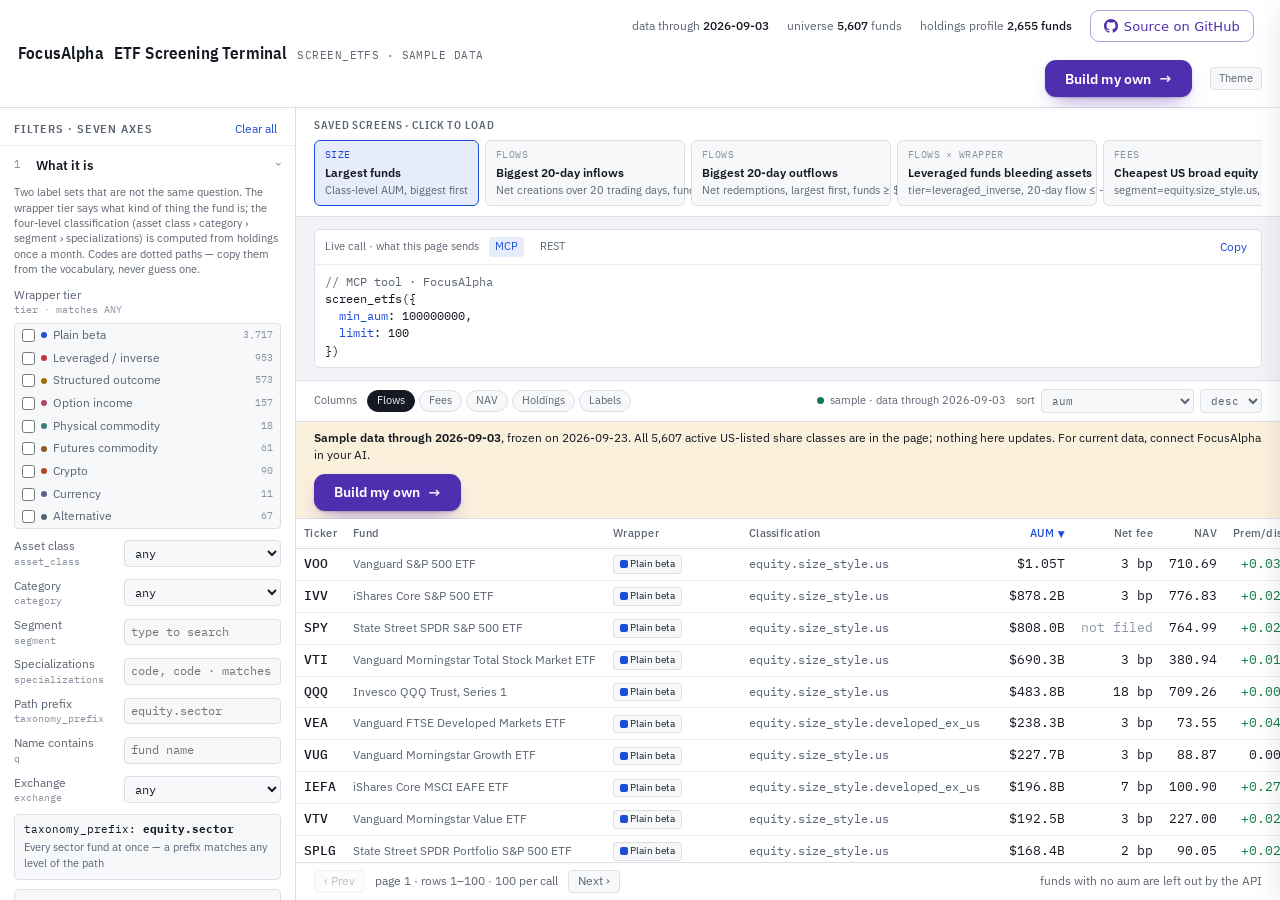
==== etf-screener-dashboard/index.html @ 0ac37121 "ETF screener: fourth sample dashboard, data through 2026-09-03 Screen 5,607 US-listed ETFs by classi" ====
<!doctype html><html><head><meta charset=utf8><meta name=viewport content="width=device-width,initial-scale=1,viewport-fit=cover"><style>:root{color-scheme:light;box-sizing:border-box;padding-top:env(safe-area-inset-top,0px);padding-bottom:env(safe-area-inset-bottom,0px)}html{scroll-padding-top:env(safe-area-inset-top,0px)}body{margin:0;padding:0;font:14px -apple-system,BlinkMacSystemFont,sans-serif;background:#faf9f5;color:#141413}img{max-width:100%}[hidden]:not([hidden=until-found i]){display:none!important}</style><meta name="description" content="Screen 5,607 US-listed ETFs by classification, expense ratio, NAV and premium, 20-day fund flows and measured holdings. A working dashboard on the FocusAlpha data API.">
<link rel="canonical" href="https://app.focusalpha.ai/etf-screener-dashboard">
<meta property="og:type" content="website">
<meta property="og:site_name" content="FocusAlpha">
<meta property="og:url" content="https://app.focusalpha.ai/etf-screener-dashboard">
<meta property="og:title" content="ETF Screener: Fees, NAV, Flows and Holdings | FocusAlpha">
<meta property="og:description" content="Screen 5,607 US-listed ETFs by classification, expense ratio, NAV and premium, 20-day fund flows and measured holdings. A working dashboard on the FocusAlpha data API.">
<meta name="twitter:card" content="summary">
<meta name="twitter:title" content="ETF Screener: Fees, NAV, Flows and Holdings | FocusAlpha">
<meta name="twitter:description" content="Screen 5,607 US-listed ETFs by classification, expense ratio, NAV and premium, 20-day fund flows and measured holdings. A working dashboard on the FocusAlpha data API.">
</head><body>
<title>ETF Screener: Fees, NAV, Flows and Holdings | FocusAlpha</title>
<link rel="preconnect" href="https://fonts.googleapis.com">
<link rel="stylesheet" href="https://fonts.googleapis.com/css2?family=IBM+Plex+Sans+Condensed:wght@500;600&family=IBM+Plex+Sans:wght@400;500;600&family=IBM+Plex+Mono:wght@400;500&display=swap">
<style>
:root{
  --bg:#F2F3F6; --surface:#FFFFFF; --surface2:#F7F8FA; --ink:#151A22; --muted:#5B6472; --faint:#8B93A1; --line:#DCDFE6; --line2:#EBEDF2;
  --accent:#1E4ED8; --accent-ink:#FFFFFF; --accent-soft:#E6ECFB;
  --up:#157A4A; --up-soft:#E3F3EA; --down:#C2363B; --down-soft:#FBE6E7; --warn:#A8690C; --warn-soft:#FBF0DC;
  --bar:#6F86C9; --sel:#EEF2FC; --shadow:0 8px 24px rgba(21,26,34,.10);
  --src-sec:#1E4ED8; --src-jp:#B0466A; --src-kr:#3B7D74; --src-hk:#8A5A2B; --src-cn:#B7412B; --src-news:#5C5F8A;
}
@media (prefers-color-scheme: dark){ :root:not([data-theme="light"]){
  --bg:#0E1116; --surface:#151A21; --surface2:#1A2029; --ink:#E8EAEF; --muted:#9AA3B2; --faint:#6E7788; --line:#2A313C; --line2:#222833;
  --accent:#7A9BFF; --accent-ink:#0E1116; --accent-soft:#1D2740;
  --up:#3DBB7A; --up-soft:#173224; --down:#F0656A; --down-soft:#3A1E20; --warn:#E0A030; --warn-soft:#3A2D16;
  --bar:#5F7ACF; --sel:#1B2233; --shadow:0 8px 24px rgba(0,0,0,.45);
  --src-sec:#7A9BFF; --src-jp:#E07C9E; --src-kr:#5FBFB2; --src-hk:#D9A066; --src-cn:#F08A6E; --src-news:#A6A9E0;
}}
:root[data-theme="dark"]{
  --bg:#0E1116; --surface:#151A21; --surface2:#1A2029; --ink:#E8EAEF; --muted:#9AA3B2; --faint:#6E7788; --line:#2A313C; --line2:#222833;
  --accent:#7A9BFF; --accent-ink:#0E1116; --accent-soft:#1D2740;
  --up:#3DBB7A; --up-soft:#173224; --down:#F0656A; --down-soft:#3A1E20; --warn:#E0A030; --warn-soft:#3A2D16;
  --bar:#5F7ACF; --sel:#1B2233; --shadow:0 8px 24px rgba(0,0,0,.45);
  --src-sec:#7A9BFF; --src-jp:#E07C9E; --src-kr:#5FBFB2; --src-hk:#D9A066; --src-cn:#F08A6E; --src-news:#A6A9E0;
}
*{box-sizing:border-box}
html,body{height:100%}
body{margin:0;background:var(--bg);color:var(--ink);font:13px/1.45 "IBM Plex Sans",system-ui,-apple-system,"Segoe UI",sans-serif;-webkit-font-smoothing:antialiased}
.mono{font-family:"IBM Plex Mono",ui-monospace,SFMono-Regular,Menlo,monospace}
.num{font-family:"IBM Plex Mono",ui-monospace,Menlo,monospace;font-variant-numeric:tabular-nums}
button,input,select{font:inherit;color:inherit}
button{cursor:pointer}
button:focus-visible,input:focus-visible,select:focus-visible,[tabindex]:focus-visible{outline:2px solid var(--accent);outline-offset:1px}
a{color:var(--accent)}
.app{display:grid;grid-template-rows:auto 1fr;height:100vh;min-height:0}
/* masthead */
.mast{display:flex;align-items:center;gap:18px;padding:10px 18px;border-bottom:1px solid var(--line);background:var(--surface)}
.brand{font-family:"IBM Plex Sans Condensed","IBM Plex Sans",sans-serif;font-weight:600;font-size:17px;letter-spacing:.01em;display:flex;align-items:baseline;gap:10px;white-space:nowrap}
.brand small{font-family:"IBM Plex Mono",monospace;font-weight:400;font-size:11px;color:var(--muted);letter-spacing:.04em;text-transform:uppercase}
.status{display:flex;gap:18px;margin-left:auto;font-size:11.5px;color:var(--muted);white-space:nowrap;flex-wrap:wrap;justify-content:flex-end;align-items:center}
.status b{color:var(--ink);font-weight:500}
/* layout */
.main{display:grid;grid-template-columns:296px minmax(0,1fr);min-height:0}
.rail{border-right:1px solid var(--line);background:var(--surface);overflow:auto;min-height:0}
.center{display:flex;flex-direction:column;min-height:0;min-width:0}
/* rail */
.rail-head{display:flex;align-items:center;justify-content:space-between;gap:8px;padding:10px 14px 6px;position:sticky;top:0;background:var(--surface);z-index:2;border-bottom:1px solid var(--line2)}
.rail-head h2{margin:0;font-family:"IBM Plex Sans Condensed",sans-serif;font-size:12px;font-weight:600;letter-spacing:.08em;text-transform:uppercase;color:var(--muted);flex:1}
.linkbtn{background:none;border:0;color:var(--accent);padding:2px 4px;font-size:12px}
.railclose{display:none}
.axis{border-bottom:1px solid var(--line2)}
.axis>summary{list-style:none;display:flex;align-items:center;gap:8px;padding:9px 14px;cursor:pointer;user-select:none}
.axis>summary::-webkit-details-marker{display:none}
.axis>summary .n{font-family:"IBM Plex Mono",monospace;font-size:10.5px;color:var(--faint);width:14px}
.axis>summary .t{font-weight:600;font-size:12.5px;flex:1}
.axis>summary .active{font-family:"IBM Plex Mono",monospace;font-size:10.5px;color:var(--accent);background:var(--accent-soft);padding:1px 6px;border-radius:3px}
.axis>summary .chev{color:var(--faint);transition:transform .15s}
.axis[open]>summary .chev{transform:rotate(90deg)}
.axis .body{padding:2px 14px 12px;display:flex;flex-direction:column;gap:9px}
.axis .hint{font-size:11px;color:var(--muted);line-height:1.4;margin:0}
.ctl{display:grid;grid-template-columns:104px 1fr;align-items:center;gap:6px}
.ctl label{font-size:11.5px;color:var(--muted)}
.ctl label .api{display:block;font-family:"IBM Plex Mono",monospace;font-size:9.5px;color:var(--faint);letter-spacing:0;white-space:nowrap;overflow:hidden;text-overflow:ellipsis}
.ctl .pair{display:flex;gap:4px;align-items:center}
.ctl input[type=number],.ctl input[type=date],.ctl input[type=text],.ctl select{width:100%;min-width:0;padding:4px 6px;border:1px solid var(--line);border-radius:4px;background:var(--surface2);font-family:"IBM Plex Mono",monospace;font-size:11.5px}
.ctl .pair span{font-size:10px;color:var(--faint)}
.ctl .unit{font-family:"IBM Plex Mono",monospace;font-size:10px;color:var(--faint);padding-left:2px}
.tri{display:flex;border:1px solid var(--line);border-radius:4px;overflow:hidden}
.tri button{flex:1;border:0;background:var(--surface2);padding:4px 0;font-size:11px;color:var(--muted)}
.tri button+button{border-left:1px solid var(--line)}
.tri button.on{background:var(--accent);color:var(--accent-ink)}
.multi{border:1px solid var(--line);border-radius:4px;background:var(--surface2)}
.multi input.search{width:100%;border:0;border-bottom:1px solid var(--line);background:transparent;padding:5px 7px;font-size:11.5px;font-family:"IBM Plex Mono",monospace}
.multi .opts{max-height:168px;overflow:auto}
.multi .opt{display:flex;align-items:center;gap:6px;padding:3px 7px;font-size:11.5px;cursor:pointer}
.multi .opt:hover{background:var(--sel)}
.multi .opt input{margin:0}
.multi .opt .v{flex:1;overflow:hidden;text-overflow:ellipsis;white-space:nowrap}
.multi .opt .cnt{font-family:"IBM Plex Mono",monospace;font-size:10px;color:var(--faint)}
.multi .more{padding:3px 7px;font-size:10.5px;color:var(--faint)}
.srcdot{display:inline-block;width:6px;height:6px;border-radius:50%;flex:none}
.exbtn{display:flex;flex-direction:column;align-items:flex-start;gap:2px;width:100%;text-align:left;padding:7px 9px;border:1px solid var(--line);border-radius:5px;background:var(--surface2)}
.exbtn.on{border-color:var(--accent);background:var(--accent-soft)}
.exbtn .k{font-family:"IBM Plex Mono",monospace;font-size:11px;word-break:break-word}
.exbtn .d{font-size:11px;color:var(--muted)}
/* presets */
.presets{padding:10px 18px 0;border-bottom:1px solid var(--line);background:var(--surface)}
.presets .lbl{font-family:"IBM Plex Sans Condensed",sans-serif;font-size:11px;font-weight:600;letter-spacing:.08em;text-transform:uppercase;color:var(--muted);margin:0 0 6px}
.pstrip{display:flex;gap:6px;overflow-x:auto;padding-bottom:10px;scrollbar-width:thin}
.pchip{flex:none;display:flex;flex-direction:column;gap:2px;text-align:left;padding:7px 10px;border:1px solid var(--line);border-radius:6px;background:var(--surface2);min-width:150px;max-width:200px}
.pchip .pn{font-weight:600;font-size:12px;white-space:nowrap;overflow:hidden;text-overflow:ellipsis}
.pchip .pd{font-size:10.5px;color:var(--muted);white-space:nowrap;overflow:hidden;text-overflow:ellipsis}
.pchip .pg{font-family:"IBM Plex Mono",monospace;font-size:9.5px;color:var(--faint);letter-spacing:.04em;text-transform:uppercase}
.pchip.on{border-color:var(--accent);background:var(--accent-soft)}
.pchip.on .pg{color:var(--accent)}
/* query */
.qbar{padding:12px 18px;border-bottom:1px solid var(--line);background:var(--bg)}
.qbox{background:var(--surface);border:1px solid var(--line);border-radius:6px;overflow:hidden;display:flex;flex-direction:column;min-width:0}
.qbox .qh{display:flex;align-items:center;gap:10px;padding:6px 10px;border-bottom:1px solid var(--line2);font-size:11px;color:var(--muted)}
.qbox .qh .tab{background:none;border:0;padding:2px 6px;border-radius:3px;color:var(--muted);font-size:11px}
.qbox .qh .tab.on{background:var(--accent-soft);color:var(--accent)}
.qbox .qh .cp{margin-left:auto}
.qbox pre{margin:0;padding:8px 10px;font-family:"IBM Plex Mono",monospace;font-size:11.5px;line-height:1.5;overflow:auto;flex:1;max-height:170px;white-space:pre-wrap;word-break:break-word}
.qbox pre .k{color:var(--accent)} .qbox pre .s{color:var(--up)} .qbox pre .d{color:var(--muted)}
/* table bar + live state */
.tbar{display:flex;align-items:center;gap:10px;padding:8px 18px;border-bottom:1px solid var(--line);background:var(--surface);flex-wrap:wrap}
.tbar .lb{font-size:11px;color:var(--muted)}
.cg{display:flex;gap:4px;flex-wrap:wrap}
.cg button{border:1px solid var(--line);background:var(--surface2);border-radius:12px;padding:2px 9px;font-size:11px;color:var(--muted)}
.cg button.on{background:var(--ink);color:var(--bg);border-color:var(--ink)}
.tbar .sortsel{margin-left:auto;display:flex;align-items:center;gap:6px;font-size:11px;color:var(--muted);flex-wrap:wrap}
.tbar select{padding:3px 6px;border:1px solid var(--line);border-radius:4px;background:var(--surface2);font-family:"IBM Plex Mono",monospace;font-size:11px}
.live{display:inline-flex;align-items:center;gap:6px;font-size:11px;color:var(--muted);white-space:nowrap;margin-right:4px}
.live .dot{display:inline-block;width:7px;height:7px;border-radius:50%;background:var(--faint)}
.live.ok .dot{background:var(--up)}
.live.loading .dot{background:var(--warn);animation:pulse 1s ease-in-out infinite}
.live.error .dot{background:var(--down)}
@keyframes pulse{50%{opacity:.3}}
.banner{display:flex;align-items:center;gap:10px;padding:7px 18px;border-bottom:1px solid var(--line);background:var(--warn-soft);font-size:12px;flex-wrap:wrap}
.banner[hidden],.linkbtn[hidden]{display:none}
.banner b{font-weight:600}
.banner .act{margin-left:auto}
.twrap{overflow:auto;flex:1;min-height:0;background:var(--surface)}
.twrap.loading tbody{opacity:.45;transition:opacity .15s}
table{border-collapse:separate;border-spacing:0;width:100%;min-width:900px}
th{position:sticky;top:0;background:var(--surface);z-index:1;text-align:left;font-weight:500;font-size:10.5px;color:var(--muted);letter-spacing:.03em;padding:7px 8px;border-bottom:1px solid var(--line);white-space:nowrap;user-select:none}
th[data-sort]{cursor:pointer}
th.r,td.r{text-align:right}
th.sorted{color:var(--accent)}
th .arr{font-size:9px;margin-left:3px}
td{padding:6px 8px;border-bottom:1px solid var(--line2);vertical-align:middle;white-space:nowrap;max-width:260px;overflow:hidden;text-overflow:ellipsis}
tr.row{cursor:pointer}
tr.row:hover td{background:var(--sel)}
tr.row.on td{background:var(--accent-soft)}
td .tk{font-family:"IBM Plex Mono",monospace;font-weight:500}
td .nm{color:var(--muted);font-size:11.5px}
.pos{color:var(--up)} .neg{color:var(--down)}
.gpill{display:inline-flex;align-items:center;gap:3px;font-family:"IBM Plex Mono",monospace;font-size:11px;padding:1px 6px;border-radius:3px}
.gpill.up{background:var(--up-soft);color:var(--up)} .gpill.dn{background:var(--down-soft);color:var(--down)} .gpill.z{color:var(--faint)}
.tag{display:inline-block;font-size:10px;padding:1px 6px;border-radius:3px;background:var(--surface2);border:1px solid var(--line);margin-right:3px;color:var(--muted);max-width:170px;overflow:hidden;text-overflow:ellipsis;vertical-align:middle}
.tag.hit{border-color:var(--accent);color:var(--accent);background:var(--accent-soft)}
.tag.m{color:var(--ink)}
.tag.risk{border-color:var(--down);color:var(--down);background:var(--down-soft)}
.sbadge{display:inline-block;width:8px;height:8px;border-radius:2px;margin-right:2px;vertical-align:-1px}
.dim{color:var(--faint)}
.sus{color:var(--warn);font-size:9px;vertical-align:super}
.pager{display:flex;align-items:center;gap:10px;padding:7px 18px;border-top:1px solid var(--line);background:var(--surface);font-size:11.5px;color:var(--muted);flex-wrap:wrap}
.pager button{border:1px solid var(--line);background:var(--surface2);border-radius:4px;padding:2px 9px;font-size:11.5px}
.pager button:disabled{opacity:.4;cursor:default}
.state{padding:44px 20px;text-align:center;color:var(--muted);max-width:540px;margin:0 auto;white-space:normal}
.state h4{margin:0 0 6px;font-family:"IBM Plex Sans Condensed",sans-serif;font-size:16px;font-weight:600;color:var(--ink)}
.state p{margin:0 0 12px;font-size:12.5px;line-height:1.5}
.state .msg{font-family:"IBM Plex Mono",monospace;font-size:11px;background:var(--surface2);border:1px solid var(--line);border-radius:4px;padding:6px 8px;text-align:left;word-break:break-word}
.btn{border:1px solid var(--line);background:var(--surface2);border-radius:4px;padding:4px 11px;font-size:12px}
.btn.primary{background:var(--accent);border-color:var(--accent);color:var(--accent-ink)}
/* drawer */
.drawer{position:fixed;top:0;right:0;bottom:0;width:440px;max-width:100vw;background:var(--surface);border-left:1px solid var(--line);box-shadow:var(--shadow);transform:translateX(100%);transition:transform .18s ease;z-index:20;display:flex;flex-direction:column}
.drawer.open{transform:none}
@media (prefers-reduced-motion:reduce){.drawer{transition:none}.axis>summary .chev{transition:none}.live.loading .dot{animation:none}}
.dh{display:flex;align-items:flex-start;gap:10px;padding:14px 16px;border-bottom:1px solid var(--line)}
.dh .tk{font-family:"IBM Plex Mono",monospace;font-size:16px;font-weight:500}
.dh .nm{font-family:"IBM Plex Sans Condensed",sans-serif;font-size:17px;font-weight:600;line-height:1.15;text-wrap:balance}
.dh .meta{font-size:11.5px;color:var(--muted);margin-top:3px}
.dh .x{margin-left:auto;background:none;border:1px solid var(--line);border-radius:4px;width:26px;height:26px;color:var(--muted);flex:none}
.db{overflow:auto;padding:6px 16px 20px;flex:1}
.sec{padding:10px 0;border-bottom:1px solid var(--line2)}
.sec h3{margin:0 0 6px;font-family:"IBM Plex Sans Condensed",sans-serif;font-size:11px;font-weight:600;letter-spacing:.08em;text-transform:uppercase;color:var(--muted);display:flex;align-items:baseline;gap:8px}
.sec h3 .src{font-family:"IBM Plex Mono",monospace;font-weight:400;letter-spacing:0;text-transform:none;color:var(--faint);font-size:10px}
.kv{display:grid;grid-template-columns:1fr 1fr;gap:4px 14px}
.kv .it{display:flex;justify-content:space-between;gap:8px;font-size:12px;padding:2px 0;border-bottom:1px dotted var(--line2)}
.kv .it .k{color:var(--muted)} .kv .it .v{font-family:"IBM Plex Mono",monospace;font-variant-numeric:tabular-nums;text-align:right}
.tags{display:flex;flex-wrap:wrap;gap:3px}
.tags .tag{margin:0;max-width:100%}
.snip{background:var(--surface2);border:1px solid var(--line);border-radius:5px;padding:7px 9px;font-family:"IBM Plex Mono",monospace;font-size:11px;line-height:1.55;white-space:pre-wrap;word-break:break-word;margin:0}
.snip .c{color:var(--muted)}
.note{font-size:11px;color:var(--muted);line-height:1.45}
@media (max-width:980px){
  .main{grid-template-columns:1fr}
  .rail{display:none}
  .rail.show{display:block;position:fixed;inset:0;z-index:15}
  .railclose{display:inline-block}
  .mast .status span{display:none}
  .mast{padding:10px 16px;gap:10px}
  .brand small{display:none}
  .brand{min-width:0}
  .presets,.qbar,.tbar,.pager,.banner{padding-left:16px;padding-right:16px}
  .kv{grid-template-columns:1fr}
}
.railtoggle{display:none;border:1px solid var(--line);background:var(--surface2);border-radius:4px;padding:3px 9px;font-size:11.5px}
@media (max-width:980px){.railtoggle{display:inline-block}}
@media (max-width:520px){.brand>span{display:none}}
.dark-toggle{border:1px solid var(--line);background:var(--surface2);border-radius:4px;padding:3px 8px;font-size:11px;color:var(--muted)}
</style>


<div class="app">
  <header class="mast">
    <div class="brand">FocusAlpha <span>ETF Screening Terminal</span><small>screen_etfs · sample data</small></div>
    <button class="railtoggle" id="railToggle">Filters</button>
    <div class="status">
      <span>data through <b id="stRef">—</b></span>
      <span>universe <b id="stUni">—</b> funds</span>
      <span>holdings profile <b id="stHold">—</b></span>
      <a class="fa-gh" href="https://github.com/focusAlpha/dashboards/tree/main/etf-screener-dashboard" target="_blank" rel="noopener" title="This page's source on GitHub (MIT)">Source on GitHub</a><button class="fa-own" id="ownBtn" type="button">Build my own <span class="arw">→</span></button><button class="dark-toggle" id="themeBtn" title="Toggle theme">Theme</button>
    </div>
  </header>
  <div class="main">
    <aside class="rail" id="rail">
      <div class="rail-head"><h2>Filters · seven axes</h2><button class="linkbtn" id="clearAll">Clear all</button><button class="linkbtn railclose" id="railClose">Done</button></div>
      <div id="axes"></div>
      <div style="padding:12px 14px 20px" class="note">Every control is one parameter of <span class="mono">screen_etfs</span>, sent live to FocusAlpha with your connector. Fees are typed in basis points and sent as decimals (20 bp = 0.002); weights typed in % and sent as fractions; dollars typed in $M and sent in USD. The call above the table is exactly what the page sends. Vocabulary counts are across the whole universe.</div>
    </aside>
    <section class="center">
      <div class="presets">
        <p class="lbl">Saved screens · click to load</p>
        <div class="pstrip" id="pstrip"></div>
      </div>
      <div class="qbar">
        <div class="qbox">
          <div class="qh"><span>Live call · what this page sends</span>
            <button class="tab on" data-q="mcp">MCP</button><button class="tab" data-q="rest">REST</button>
            <button class="linkbtn cp" id="copyQ">Copy</button></div>
          <pre id="qecho"></pre>
        </div>
      </div>
      <div class="tbar">
        <span class="lb">Columns</span><div class="cg" id="colgroups"></div>
        <div class="sortsel">
          <span class="live" id="live" aria-live="polite"><span class="dot"></span><span id="liveTxt">connecting…</span></span>
          <button class="linkbtn" id="refresh" hidden title="Fetch this page again from FocusAlpha, skipping the cache">Refresh</button>
          <span>sort</span><select id="sortSel"></select><select id="orderSel"><option value="desc">desc</option><option value="asc">asc</option></select>
        </div>
      </div>
      <div class="banner" id="banner" hidden></div>
      <div class="twrap" id="twrap"><table id="tbl"><thead id="thead"></thead><tbody id="tbody"></tbody></table></div>
      <div class="pager"><button id="prev">‹ Prev</button><span id="pinfo"></span><button id="next">Next ›</button><span id="dropnote" style="margin-left:auto"></span></div>
    </section>
  </div>
</div>
<aside class="drawer" id="drawer" aria-label="Fund detail"></aside>

<script>window.FA_STATIC={"cols":["etf_id","portfolio_id","ticker","name","exchange","currency","series_class_count","is_sole_class","tier","exposure_hidden","asset_class","category","segment","specializations","measured_tags","turnover","aum","aum_is_derived","net_assets","net_assets_level","net_assets_as_of","valuation_date","nav","nav_status","shares_outstanding","shares_status","gross_expense_ratio","net_expense_ratio","net_is_filed","flow_1d","flow_5d","flow_20d","is_fund_of_fund","labels_holdings_as_of","premium_discount","holdings_as_of","n_holdings","top1_share","top10_share","us_share","em_share","large_share","mid_share","small_share","treasury_share","corporate_share","is_index","is_multi_inverse_index","maturity_years","duration"],"packed":[["E007253","P002770","AAA","Alternative Access First Priority CLO Bond ETF","AMEX","USD",1,true,"plain_beta",false,"fixed_income","fixed_income.securitized","fixed_income.securitized.investment_grade",["fixed_income.securitized.clo"],[],0.37,64940800,false,64940800,"class","2026-09-02","2026-09-02",24.98,"published",2599710,"published",0.0025,0.0019,true,-15064.9,-3322.92,19971600,null,null,null,null,null,null,null,null,null,null,null,null,null,null,null,null,null,null],["E011782","P002927","AAAA","Amplius Aggressive Asset Allocation ETF",null,"USD",1,true,"plain_beta",false,"multi_asset","multi_asset.allocation","multi_asset.allocation.aggressive",[],[],0.5,null,false,null,null,null,null,null,null,null,null,0.0057,0.0049,true,null,null,null,true,null,null,null,null,null,null,null,null,null,null,null,null,null,null,null,null,null],["E007995","P002649","AAAC","Columbia AAA CLO ETF","AMEX","USD",1,true,"plain_beta",false,"fixed_income","fixed_income.securitized","fixed_income.securitized.investment_grade",["fixed_income.securitized.clo"],[],null,103245000,false,103245000,"class","2026-09-02","2026-09-02",20.0473,"published",5150050,"published",0.002,0.002,false,0,0,0,null,null,null,null,null,null,null,null,null,null,null,null,null,null,null,null,null,null],["E008221","P003710","AAAD","PGIM AAA CLO Aggregate Duration ETF","AMEX","USD",1,true,"plain_beta",false,"fixed_income","fixed_income.securitized","fixed_income.securitized.investment_grade",["fixed_income.securitized.broad_maturity","fixed_income.securitized.clo"],[],null,25824750,false,25824750,"class","2026-09-02","2026-09-02",49.19,"published",525000,"published",0.0037,0.0019,true,0,0,0,null,null,null,null,null,null,null,null,null,null,null,null,null,null,null,null,null,null],["E004354","P003095","AAAP","Pacer Barings CLO Market Flex ETF","NASDAQ","USD",1,true,"plain_beta",false,"fixed_income","fixed_income.securitized","fixed_income.securitized.investment_grade",["fixed_income.securitized.broad_maturity","fixed_income.securitized.clo"],[],null,101713000,false,101713000,"class","2026-09-02","2026-09-02",25.27,"published",4025000,"published",0.0039,0.0039,false,0,0,0,null,"2026-08-28",0.37,"2026-08-28",90,0.0303,0.2264,0,0,0,0,0,0,0.1567,null,null,null,null],["E000820","P004954","AAAU","Goldman Sachs Physical Gold ETF","CBOE","USD",null,true,"physical_commodity",false,"commodity","commodity.physical","commodity.physical.precious_metals",["commodity.physical.precious_metals.gold"],[],null,2816870000,false,2816870000,"class","2026-09-02","2026-09-02",43.19,"published",65220400,"published",null,null,null,58486000,58762900,184150000,null,null,null,null,null,null,null,null,null,null,null,null,null,null,null,null,null,null],["E002192","P001519","AADR","AdvisorShares Dorsey Wright","NASDAQ","USD",1,true,"plain_beta",false,"equity","equity.size_style","equity.size_style.global_ex_us",["equity.size_style.total_market"],[],0.56,39200100,false,39200100,"class","2026-09-02","2026-09-02",84.3013,"published",465000,"published",0.0117,0.0109,true,0,0,428091,null,null,null,null,null,null,null,null,null,null,null,null,null,null,null,null,null,null],["E004734","P002948","AAEQ","Alpha Architect US Equity 2 ETF","NASDAQ","USD",1,true,"plain_beta",false,"equity","equity.size_style","equity.size_style.us",["equity.size_style.total_market"],[],null,508385000,false,508385000,"class","2026-09-02","2026-09-02",54.5887,"published",9313000,"published",0.0009,0.0009,false,0,0,-108974,null,null,null,null,null,null,null,null,null,null,null,null,null,null,null,null,null,null],["E002286","P004511","AALG","Leverage Shares 2x Long AAL Daily ETF","NASDAQ","USD",1,true,"leveraged_inverse",true,"equity","equity.leveraged_inverse","equity.leveraged_inverse.single_stock",["equity.leveraged_inverse.lev_2x"],[],0,2839648,false,2839648,"class","2026-09-02","2026-09-02",10.1416,"published",280000,"published",0.0078,0.0078,false,0,0,823977,null,null,null,null,null,null,null,null,null,null,null,null,null,null,null,null,null,null],["E012181","P012493","AAOG","Leverage Shares 2X Long AAOI Daily ETF",null,"USD",null,true,"leveraged_inverse",true,"equity","equity.leveraged_inverse","equity.leveraged_inverse.single_stock",["equity.leveraged_inverse.lev_2x"],[],null,null,false,null,null,null,null,null,null,null,null,null,null,null,null,null,null,null,null,null,null,null,null,null,null,null,null,null,null,null,null,null,null,null,null],["E011793","P002817","AAOX","Tradr 2X Long AAOI Daily ETF",null,"USD",1,true,"leveraged_inverse",true,"equity","equity.leveraged_inverse","equity.leveraged_inverse.single_stock",["equity.leveraged_inverse.lev_2x"],[],null,null,false,null,null,null,null,null,null,null,null,0.0149,0.0149,false,null,null,null,null,null,null,null,null,null,null,null,null,null,null,null,null,null,null,null,null,null],["E012308","P002827","AAOZ","Tradr 2X Short AAOI Daily ETF",null,"USD",1,true,"leveraged_inverse",true,"equity","equity.leveraged_inverse","equity.leveraged_inverse.single_stock",["equity.leveraged_inverse.inv_2x"],[],null,null,false,null,null,null,null,null,null,null,null,0.0149,0.0149,false,null,null,null,null,null,null,null,null,null,null,null,null,null,null,null,null,null,null,null,null,null],["E000779","P003533","AAPB","GraniteShares 2x Long AAPL Daily ETF","NASDAQ","USD",1,true,"leveraged_inverse",true,"equity","equity.leveraged_inverse","equity.leveraged_inverse.single_stock",["equity.leveraged_inverse.lev_2x"],[],0,16676000,false,16676000,"class","2026-09-02","2026-09-02",41.69,"published",400001,"published",0.0131,0.0115,true,-417400,-417400,-1548000,null,null,null,null,null,null,null,null,null,null,null,null,null,null,null,null,null,null],["E001264","P001667","AAPD","Direxion Daily AAPL Bear 1X ETF","NASDAQ","USD",1,true,"leveraged_inverse",true,"equity","equity.leveraged_inverse","equity.leveraged_inverse.single_stock",["equity.leveraged_inverse.inv_1x"],[],null,24922700,false,24922700,"portfolio","2026-09-03","2026-09-03",10.72,"published",2325001,"published",0.01,0.01,false,null,null,null,null,null,-0.0932836,"2026-08-31",7,0.5154,1,0,0,0,0,0,0,0,true,true,null,null],["E012670","P012697","AAPE","Leverage Shares 2X Long AAPL Daily ETF",null,"USD",null,true,"leveraged_inverse",true,"equity","equity.leveraged_inverse","equity.leveraged_inverse.single_stock",["equity.leveraged_inverse.lev_2x"],[],null,null,false,null,null,null,null,null,null,null,null,null,null,null,null,null,null,null,null,null,null,null,null,null,null,null,null,null,null,null,null,null,null,null,null],["E011946","P012444","AAPR","Innovator Equity Defined Protection ETF - 2 Yr to April 2028",null,"USD",null,true,"structured_outcome",true,"equity","equity.structured_outcome","equity.structured_outcome.us_large_cap",["equity.structured_outcome.month_apr"],[],null,73281918,false,73281918,"class","2026-09-03","2026-09-03",29.91,"published",2450000,"published",null,null,null,0,0,0,null,null,-0.24,"2026-08-28",5,0.8447,1,0,0,0,0,0,0,0,null,null,null,null],["E001027","P001663","AAPU","Direxion Daily AAPL Bull 2X Shares","NASDAQ","USD",1,true,"leveraged_inverse",true,"equity","equity.leveraged_inverse","equity.leveraged_inverse.single_stock",["equity.leveraged_inverse.lev_2x"],[],null,179425000,false,179425000,"portfolio","2026-09-03","2026-09-03",42.72,"published",4200001,"published",0.0097,0.0097,false,null,null,null,null,null,0.0468165,"2026-08-31",9,0.5146,1,0,0,0,0,0,0,0,true,true,null,null],["E003694","P004563","AAPW","Roundhill Investments - AAPL WeeklyPay ETF","CBOE","USD",1,true,"leveraged_inverse",true,"equity","equity.leveraged_inverse","equity.leveraged_inverse.sector_technology",[],[],0.33,42722300,false,42722300,"class","2026-09-03","2026-09-03",41.08,"published",1040000,"published",0.01,0.01,false,0,0,-371320,null,null,0.04,"2026-08-28",5,0.2959,1,1,0,1,0,0,1,0,null,null,null,null],["E000981","P003801","AAPX","T-REX 2X Long Apple Daily Target ETF","CBOE","USD",1,true,"leveraged_inverse",true,"equity","equity.leveraged_inverse","equity.leveraged_inverse.single_stock",["equity.leveraged_inverse.lev_2x"],[],0,7319350,false,7319350,"class","2026-09-02","2026-09-02",38.5229,"published",190000,"published",0.0105,0.0105,false,0,-1100360,-1786010,null,null,null,null,null,null,null,null,null,null,null,null,null,null,null,true,null,null],["E004739","P006339","AAPY","Kurv Yield Premium Strategy Apple (AAPL) ETF","CBOE","USD",null,true,"plain_beta",false,"equity","equity.sector","equity.sector.technology",["equity.sector.dividend"],[],null,7604268,false,7604268,"class","2026-09-02","2026-09-02",27.1581,"published",280000,"published",null,null,null,0,0,765699,null,null,null,null,null,null,null,null,null,null,null,null,null,null,null,null,null,null],["E011755","P002955","AAUA","Alpha Architect US Equity 3 ETF",null,"USD",1,true,"plain_beta",false,"equity","equity.size_style","equity.size_style.us",["equity.size_style.total_market"],[],null,null,false,null,null,null,null,null,null,null,null,0.0015,0.0015,false,null,null,null,null,null,null,null,null,null,null,null,null,null,null,null,null,null,null,null,null,null],["E003895","P002961","AAUB","Alpha Architect US Equity 4 ETF","NASDAQ","USD",1,true,"plain_beta",false,"equity","equity.size_style","equity.size_style.us",["equity.size_style.total_market"],[],null,null,false,null,null,null,null,null,null,null,null,0.0009,0.0009,false,null,null,null,null,null,null,null,null,null,null,null,null,null,null,null,null,null,null,null,null,null],["E004452","P004422","AAUM","Tema Listed Private Managers ETF",null,"USD",1,true,"plain_beta",false,"equity","equity.sector","equity.sector.financials",[],[],0.07,null,false,null,null,null,null,null,null,null,null,0.0099,0.0075,true,null,null,null,null,null,null,null,null,null,null,null,null,null,null,null,null,null,null,null,null,null],["E011737","P002915","AAUS","Alpha Architect US Equity ETF",null,"USD",1,true,"plain_beta",false,"equity","equity.size_style","equity.size_style.us",["equity.size_style.total_market"],[],0.33,null,false,null,null,null,null,null,null,null,null,0.0009,0.0009,false,null,null,null,null,null,null,null,null,null,null,null,null,null,null,null,null,null,null,null,null,null],["E003762","P002860","AAVM","Alpha Architect Global Factor Equity ETF","NASDAQ","USD",1,true,"plain_beta",false,"equity","equity.size_style","equity.size_style.global",["equity.size_style.multi_factor","equity.size_style.total_market"],[],0.32,21638100,false,21638100,"class","2025-01-29","2025-01-29",26.07,"published",830000,"published",0.0038,0.0038,false,null,null,null,null,null,-0.0022,null,null,null,null,null,null,null,null,null,null,null,null,null,null,null],["E001274","P000623","AAXJ","iShares MSCI All Country Asia ex Japan ETF","NASDAQ","USD",1,true,"plain_beta",false,"equity","equity.size_style","equity.size_style.emerging",["equity.size_style.large_cap"],[],0.1,3893984754,false,3893984754,"portfolio","2026-09-03","2026-09-03",117.289,"published",33200000,"published",0.0072,0.0072,true,0,0,0,null,"2026-08-28",0.21,"2026-08-28",944,0.1707,0.4213,0.0001,0.901,0.9366,0.0598,0.0036,0,0,true,null,null,null],["E001762","P002902","ABCS","Alpha Blue Capital US Small-Mid Cap Dynamic ETF","NASDAQ","USD",1,true,"plain_beta",false,"equity","equity.size_style","equity.size_style.us",["equity.size_style.mid_cap"],[],0.46,12508090,false,12508090,"class","2026-09-02","2026-09-02",35.7374,"published",350000,"published",0.0042,0.0042,false,0,0,0,true,null,null,null,null,null,null,null,null,null,null,null,null,null,null,null,null,null],["E000862","P001173","ABEQ","Absolute Select Value ETF","AMEX","USD",1,true,"plain_beta",false,"equity","equity.size_style","equity.size_style.us",["equity.size_style.total_market","equity.size_style.value"],[],0.2,144530000,false,144530000,"class","2026-09-02","2026-09-02",38.8,"published",3725000,"published",0.0111,0.0085,true,0,0,0,null,null,null,null,null,null,null,null,null,null,null,null,null,null,null,null,null,null],["E001353","P003005","ABFL","Abacus FCF Leaders ETF","CBOE","USD",1,true,"plain_beta",false,"equity","equity.size_style","equity.size_style.us",["equity.size_style.total_market"],[],0.98,663100000,false,663100000,"class","2024-12-11","2024-12-11",69.8,"published",9500000,"published",0.0049,0.0049,false,null,null,null,null,null,0.04,null,null,null,null,null,null,null,null,null,null,null,null,null,null,null],["E004505","P003008","ABHY","Abacus Flexible Bond Leaders ETF","CBOE","USD",1,true,"plain_beta",false,"fixed_income","fixed_income.corporate","fixed_income.corporate.broad_credit",["fixed_income.corporate.broad_maturity"],[],4.59,29524000,false,29524000,"class","2024-12-11","2024-12-11",21.472,"published",1375000,"published",0.0082,0.0062,true,null,null,null,null,null,-0.0028,null,null,null,null,null,null,null,null,null,null,null,null,null,null,null],["E003907","P002605","ABI","VictoryShares Pioneer Asset-Based Inc ETF","NASDAQ","USD",1,true,"plain_beta",false,"fixed_income","fixed_income.securitized","fixed_income.securitized.high_yield",["fixed_income.securitized.broad_maturity","fixed_income.securitized.mbs"],["fixed_income.securitized.calc_long_term"],0,56193500,false,56193500,"class","2026-09-02","2026-09-02",24.7005,"published",2275000,"published",0.0087,0.0065,true,0,0,0,null,"2026-08-31",null,"2026-08-31",116,0.0374,0.2395,0,0,0,0,0,0,0,null,null,17.41,null],["E004229","P002931","ABIG","Argent Large Cap ETF","NASDAQ","USD",1,true,"plain_beta",false,"equity","equity.size_style","equity.size_style.us",["equity.size_style.large_cap"],[],null,57717800,false,57717800,"class","2026-09-02","2026-09-02",34.8959,"published",1654000,"published",0.0049,0.0049,false,346654,346654,338886,null,null,null,null,null,null,null,null,null,null,null,null,null,null,null,null,null,null],["E001593","P003009","ABLD","Abacus FCF Real Assets Leaders ETF","CBOE","USD",1,true,"plain_beta",false,"equity","equity.size_style","equity.size_style.us",["equity.size_style.total_market"],[],1.01,26028915,false,26028915,"class","2024-12-11","2024-12-11",31.5502,"published",825000,"published",0.0059,0.0039,true,null,null,null,null,null,0.0068,null,null,null,null,null,null,null,null,null,null,null,null,null,null,null],["E001698","P003006","ABLG","Abacus FCF International Leaders ETF","CBOE","USD",1,true,"plain_beta",false,"equity","equity.size_style","equity.size_style.global_ex_us",["equity.size_style.total_market"],[],1.43,113476500,false,113476500,"class","2024-12-11","2024-12-11",30.06,"published",3775000,"published",0.0054,0.0054,false,null,null,null,null,null,-0.21,null,null,null,null,null,null,null,null,null,null,null,null,null,null,null],["E012712","P003010","ABLS","Abacus FCF Small Cap Leaders ETF",null,"USD",1,true,"plain_beta",false,"equity","equity.size_style","equity.size_style.us",["equity.size_style.small_cap"],[],0.83,null,false,null,null,null,null,null,null,null,null,0.0059,0.0039,true,null,null,null,null,null,null,null,null,null,null,null,null,null,null,null,null,null,null,null,null,null],["E001402","P003007","ABOT","Abacus FCF Innovation Leaders ETF","CBOE","USD",1,true,"plain_beta",false,"equity","equity.size_style","equity.size_style.us",["equity.size_style.total_market"],[],0.79,33174700,false,33174700,"class","2024-12-11","2024-12-11",37.9139,"published",875000,"published",0.0059,0.0039,true,null,null,null,null,null,-0.002,null,null,null,null,null,null,null,null,null,null,null,null,null,null,null],["E012356","P002517","ABUF","Aptus Laddered Buffer ETF",null,"USD",1,true,"structured_outcome",true,"equity","equity.structured_outcome","equity.structured_outcome.us_large_cap",["equity.structured_outcome.buffer","equity.structured_outcome.laddered"],[],null,null,false,null,null,null,null,null,null,null,null,0.003,0.003,false,null,null,null,null,null,null,null,null,null,null,null,null,null,null,null,null,null,null,null,null,null],["E004001","P005997","ACEI","Innovator Equity Autocallable Income Strategy ETF","AMEX","USD",null,true,"structured_outcome",true,"equity","equity.structured_outcome","equity.structured_outcome.us_large_cap",["equity.structured_outcome.defined_income"],[],null,47757965,false,47757965,"class","2026-09-03","2026-09-03",23.58,"published",2025000,"published",null,null,null,0,0,3529745,null,null,1.24,"2026-08-28",11,0.9217,0.9998,0,0,0,0,0,1,0,null,null,null,null],["E003867","P002938","ACEP","ARS Core Equity Portfolio ETF","NASDAQ","USD",1,true,"plain_beta",false,"equity","equity.size_style","equity.size_style.us",["equity.size_style.large_cap"],[],null,103408000,false,103408000,"class","2026-09-02","2026-09-02",20.6305,"published",5012400,"published",0.0045,0.0045,false,0,0,417362,null,null,null,null,null,null,null,null,null,null,null,null,null,null,null,null,null,null],["E001645","P001551","ACES","ALPS Clean Energy ETF","AMEX","USD",1,true,"plain_beta",false,"equity","equity.thematic","equity.thematic.clean_energy",[],[],0.39,109902000,false,109902000,"class","2026-09-02","2026-09-02",30.11,"published",3650002,"published",0.0055,0.0055,false,0,752750,-5546250,null,null,null,null,null,null,null,null,null,null,null,null,null,null,true,null,null,null],["E012152","P002243","ACGO","Hartford Alpha Capture Growth ETF",null,"USD",1,true,"plain_beta",false,"equity","equity.size_style","equity.size_style.us",["equity.size_style.growth","equity.size_style.large_cap"],[],null,null,false,null,null,null,null,null,null,null,null,0.005,0.0042,true,null,null,null,null,null,null,null,null,null,null,null,null,null,null,null,null,null,null,null,null,null],["E007614","P003607","ACGR","American Century ETF Trust - American Century Large Cap Growth ETF","AMEX","USD",1,true,"plain_beta",false,"equity","equity.size_style","equity.size_style.us",["equity.size_style.growth","equity.size_style.large_cap"],[],0.32,17878050,false,17878050,"class","2024-12-06","2024-12-06",59.5935,"published",300000,"published",0.0039,0.0039,false,null,null,null,null,null,-0.0708,null,null,null,null,null,null,null,null,null,null,null,null,null,null,null],["E012694","P012715","ACHX","Corgi ACHR 2x Daily ETF",null,"USD",null,true,"leveraged_inverse",true,"equity","equity.leveraged_inverse","equity.leveraged_inverse.single_stock",["equity.leveraged_inverse.lev_2x"],[],null,null,false,null,null,null,null,null,null,null,null,null,null,null,null,null,null,null,null,null,null,null,null,null,null,null,null,null,null,null,null,null,null,null,null],["E003509","P005789","ACII","Innovator Index Autocallable Income Strategy ETF","AMEX","USD",null,true,"structured_outcome",true,"equity","equity.structured_outcome","equity.structured_outcome.us_large_cap",["equity.structured_outcome.defined_income"],[],null,130356153,false,130356153,"class","2026-09-03","2026-09-03",25.31,"published",5150000,"published",null,null,null,0,-1909600,8876170,null,null,0.15,"2026-08-28",4,0.9937,1,0,0,0,0,0,1,0,null,null,null,null],["E001230","P002478","ACIO","Aptus Collared Income Opportunity ETF","CBOE","USD",1,true,"plain_beta",false,"equity","equity.size_style","equity.size_style.us",["equity.size_style.dividend","equity.size_style.large_cap"],[],0.44,2393139705,false,2393139705,"class","2026-09-02","2026-09-02",46.7867,"published",51150000,"published",0.0079,0.0079,false,0,-9410560,-8261795,null,null,null,null,null,null,null,null,null,null,null,null,null,null,null,null,null,null],["E002276","P005234","ACKY","VistaShares Target 15 ACKtivist Distribution ETF","AMEX","USD",null,true,"plain_beta",false,"equity","equity.size_style","equity.size_style.us",["equity.size_style.total_market"],[],null,45397395,false,45397395,"class","2026-09-02","2026-09-02",17.8029,"published",2550000,"published",null,null,null,442713,1336210,-20340,null,null,null,null,null,null,null,null,null,null,null,null,null,null,null,null,null,null],["E003765","P003600","ACLC","American Century ETF Trust - American Century Large Cap Equity ETF","AMEX","USD",1,true,"plain_beta",false,"equity","equity.size_style","equity.size_style.us",["equity.size_style.large_cap"],[],0.29,239415378,false,239415378,"class","2024-12-06","2024-12-06",73.4403,"published",3260000,"published",0.0039,0.0039,false,null,null,null,null,null,0.0317,null,null,null,null,null,null,null,null,null,null,null,null,null,null,null],["E007469","P008774","ACLO","TCW AAA CLO ETF","NYSE","USD",null,true,"plain_beta",false,"fixed_income","fixed_income.securitized","fixed_income.securitized.investment_grade",["fixed_income.securitized.clo"],[],null,579405343,false,579405343,"class","2026-09-02","2026-09-02",50.3393,"published",11510000,"published",null,null,null,0,3536092,60489518,null,null,null,null,null,null,null,null,null,null,null,null,null,null,null,null,null,null],["E012787","P012795","ACLZ","Corgi ACLS 2x Daily ETF",null,"USD",null,true,"leveraged_inverse",true,"equity","equity.leveraged_inverse","equity.leveraged_inverse.single_stock",["equity.leveraged_inverse.lev_2x"],[],null,null,false,null,null,null,null,null,null,null,null,null,null,null,null,null,null,null,null,null,null,null,null,null,null,null,null,null,null,null,null,null,null,null,null],["E012714","P012729","ACMM","Corgi ACMR 2x Daily ETF",null,"USD",null,true,"leveraged_inverse",true,"equity","equity.leveraged_inverse","equity.leveraged_inverse.single_stock",["equity.leveraged_inverse.lev_2x"],[],null,null,false,null,null,null,null,null,null,null,null,null,null,null,null,null,null,null,null,null,null,null,null,null,null,null,null,null,null,null,null,null,null,null,null],["E007456","P004107","ACOM","Harbor Active Commodity ETF","AMEX","USD",1,true,"futures_commodity",true,"commodity","commodity.futures","commodity.futures.broad",[],[],null,null,false,null,null,null,null,null,null,null,null,0.0093,0.0093,false,null,null,null,null,null,null,null,null,null,null,null,null,null,null,null,null,null,null,null,null,null],["E002855","P001168","ACQQ","ProShares Nasdaq-100 Autocallable Income ETF","NASDAQ","USD",1,true,"leveraged_inverse",true,"equity","equity.leveraged_inverse","equity.leveraged_inverse.nasdaq_100",[],[],null,12702700,false,12702700,"portfolio","2026-09-03","2026-09-03",24.4283,"published",520000,"published",null,null,null,3006790,6938420,11656500,null,null,null,"2026-08-28",null,null,null,null,null,null,null,null,null,null,null,null,null,null],["E002861","P001170","ACRT","ProShares Russell 2000 Autocallable Income ETF","NASDAQ","USD",1,true,"leveraged_inverse",true,"equity","equity.leveraged_inverse","equity.leveraged_inverse.us_small_cap",[],[],null,1569780,false,1569780,"portfolio","2026-09-03","2026-09-03",24.1501,"published",65000,"published",null,null,null,361181,361181,612379,null,null,null,"2026-08-28",null,null,null,null,null,null,null,null,null,null,null,null,null,null],["E004615","P003636","ACSG","American Century Small Cap Growth Insights ETF","CBOE","USD",1,true,"plain_beta",false,"equity","equity.size_style","equity.size_style.us",["equity.size_style.growth","equity.size_style.small_cap"],[],null,50641185,false,50641185,"class","2026-09-02","2026-09-02",48.2297,"published",1050000,"published",0.0049,0.0049,false,0,0,20503400,null,null,null,null,null,null,null,null,null,null,null,null,null,null,null,null,null,null],["E002825","P003735","ACSI","American Customer Satisfaction ETF","CBOE","USD",1,true,"plain_beta",false,"equity","equity.size_style","equity.size_style.us",["equity.size_style.large_cap"],[],0.5,118416250,false,118416250,"class","2026-09-02","2026-09-02",77.65,"published",1525000,"published",0.0065,0.0065,false,0,0,0,null,null,null,null,null,null,null,null,null,null,null,null,null,null,true,true,null,null],["E002948","P001169","ACSP","ProShares S&P 500 Autocallable Income ETF","NASDAQ","USD",1,true,"leveraged_inverse",true,"equity","equity.leveraged_inverse","equity.leveraged_inverse.us_large_cap",[],[],null,6760350,false,6760350,"portfolio","2026-09-03","2026-09-03",24.583,"published",275000,"published",null,null,null,1566320,1566320,5691740,null,null,null,"2026-08-28",null,null,null,null,null,null,null,null,null,null,null,null,null,null],["E012206","P003635","ACSV","American Century Small Cap Value Insights ETF",null,"USD",1,true,"plain_beta",false,"equity","equity.size_style","equity.size_style.us",["equity.size_style.small_cap","equity.size_style.value"],[],null,null,false,null,null,null,null,null,null,null,null,0.0049,0.0049,false,null,null,null,null,null,null,null,null,null,null,null,null,null,null,null,null,null,null,null,null,null],["E007179","P004740","ACTS","FIS Tactical Equity ETF","AMEX","USD",1,true,"plain_beta",false,"equity","equity.size_style","equity.size_style.global",["equity.size_style.total_market"],[],null,10073895,false,10073895,"class","2026-09-02","2026-09-02",25.8305,"published",390000,"published",0.0069,0.0069,false,0,-1047264,-2963464,null,null,null,null,null,null,null,null,null,null,null,null,null,null,null,null,null,null],["E007506","P003783","ACVF","American Conservative Values ETF","AMEX","USD",1,true,"plain_beta",false,"equity","equity.size_style","equity.size_style.us",["equity.size_style.large_cap"],[],0.0637,154392000,false,154392000,"class","2026-09-02","2026-09-02",55.14,"published",2800000,"published",0.0075,0.0075,false,0,0,-1406000,null,null,null,null,null,null,null,null,null,null,null,null,null,null,null,null,null,null],["E008168","P003111","ACVT","Advent Convertible Bond ETF","AMEX","USD",1,true,"plain_beta",false,"fixed_income","fixed_income.corporate","fixed_income.corporate.broad_credit",["fixed_income.corporate.broad_maturity","fixed_income.corporate.convertible"],[],0.69,43598268,false,43598268,"class","2026-09-02","2026-09-02",28.4956,"published",1530000,"published",0.008,0.0065,true,-1706154,10248,10655401,null,null,null,null,null,null,null,null,null,null,null,null,null,null,null,null,null,null],["E002504","P002240","ACVU","Hartford Quality Value ETF","CBOE","USD",1,true,"plain_beta",false,"equity","equity.size_style","equity.size_style.us",["equity.size_style.large_cap","equity.size_style.quality","equity.size_style.value"],[],0.31,246283000,false,246283000,"class","2026-04-29","2026-04-29",28.8582,"published",8534258,"published",0.0045,0.0045,false,null,null,null,null,null,null,null,null,null,null,null,null,null,null,null,null,null,null,null,null,null],["E000067","P000621","ACWI","iShares MSCI ACWI ETF","NASDAQ","USD",1,true,"plain_beta",false,"equity","equity.size_style","equity.size_style.global",["equity.size_style.large_cap"],[],0.03,33484804803,false,33484804803,"portfolio","2026-09-03","2026-09-03",161.919,"published",206800000,"published",0.0032,0.0032,true,0,0,0,null,"2026-08-28",0.03,"2026-08-28",2247,0.0485,0.2452,0.6486,0.0973,0.8894,0.1049,0.005,0,0,true,null,null,null],["E002488","P000260","ACWV","iShares MSCI Global Min Vol Factor ETF","CBOE","USD",1,true,"plain_beta",false,"equity","equity.size_style","equity.size_style.global",["equity.size_style.large_cap","equity.size_style.low_volatility","equity.size_style.multi_factor"],[],0.27,3424591814,false,3424591814,"portfolio","2026-09-03","2026-09-03",128.262,"published",26700000,"published",0.002,0.002,false,0,0,0,null,"2026-08-28",-0.01,"2026-08-28",389,0.0162,0.1222,0.5859,0.1765,0.7705,0.224,0.0039,0,0,true,null,null,null],["E000232","P000620","ACWX","iShares MSCI ACWI ex U.S. ETF","NASDAQ","USD",1,true,"plain_beta",false,"equity","equity.size_style","equity.size_style.global_ex_us",["equity.size_style.total_market"],[],0.05,12601717130,false,12601717130,"portfolio","2026-09-03","2026-09-03",78.0776,"published",161400000,"published",0.0032,0.0032,true,0,0,574827640,null,"2026-08-28",0.14,"2026-08-28",1882,0.0499,0.1572,0.0199,0.2917,0.8722,0.1093,0.0163,0,0,true,null,null,null],["E002115","P001284","ACYN","FT Vest Laddered Autocallable Barrier & Income ETF","AMEX","USD",1,true,"structured_outcome",true,"equity","equity.structured_outcome","equity.structured_outcome.us_total_market",["equity.structured_outcome.defined_income","equity.structured_outcome.laddered"],[],null,1817623712,false,1817623712,"class","2026-09-02","2026-09-02",20.55,"published",88450002,"published",0.0075,0.0075,false,24624000,41195500,376123200,null,null,0.49,"2026-08-28",7,0.3398,1,0,0,0,0,0,1,0,null,null,null,null],["E004116","P001287","ACYQ","FT Vest Autocallable Barrier & High Income ETF","AMEX","USD",1,true,"structured_outcome",true,"equity","equity.structured_outcome","equity.structured_outcome.us_total_market",["equity.structured_outcome.defined_income"],[],null,48366447,false,48366447,"class","2026-09-02","2026-09-02",20.58,"published",2350002,"published",0.0075,0.0075,false,2060000,6261000,6261000,null,null,0.63,"2026-08-28",7,0.3464,1,0,0,0,0,0,1,0,null,null,null,null],["E000453","P001288","ACYS","FT Vest Laddered Autocallable Barrier & Resilient Income ETF","AMEX","USD",1,true,"structured_outcome",true,"equity","equity.structured_outcome","equity.structured_outcome.us_total_market",["equity.structured_outcome.defined_income","equity.structured_outcome.laddered"],[],null,399344910,false,399344910,"class","2026-09-02","2026-09-02",20.32,"published",19650002,"published",0.0075,0.0075,false,0,10227000,93756750,null,null,0.59,"2026-08-28",7,0.3493,1,0,0,0,0,0,1,0,null,null,null,null],["E000434","P004518","ADBG","Leverage Shares 2x Long ADBE Daily ETF","NASDAQ","USD",1,true,"leveraged_inverse",true,"equity","equity.leveraged_inverse","equity.leveraged_inverse.single_stock",["equity.leveraged_inverse.lev_2x"],[],0,35779702,false,35779702,"class","2026-09-02","2026-09-02",5.2157,"published",6860000,"published",0.0077,0.0077,false,0,0,-5303740,null,null,null,null,null,null,null,null,null,null,null,null,null,null,null,null,null,null],["E000445","P001723","ADBU","Direxion Daily ADBE Bull 2X ETF","AMEX","USD",1,true,"leveraged_inverse",true,"equity","equity.leveraged_inverse","equity.leveraged_inverse.single_stock",["equity.leveraged_inverse.lev_2x"],[],null,4419000,false,4419000,"portfolio","2026-09-03","2026-09-03",29.46,"published",150001,"published",0.0099,0.0097,true,0,null,-702775,null,null,0.154751,"2026-08-31",5,0.343,1,0,0,0,0,0,0,0,null,null,null,null],["E003713","P005869","ADDS","Hedgeye Index Adds ETF","AMEX","USD",null,true,"plain_beta",false,"equity","equity.size_style","equity.size_style.us",["equity.size_style.total_market"],[],null,6764492,false,6764492,"class","2026-09-02","2026-09-02",24.1589,"published",280000,"published",null,null,null,0,0,2227230,null,null,null,null,null,null,null,null,null,null,null,null,null,null,null,null,null,null],["E012619","P004530","ADIU","Leverage Shares 2X Long ADI Daily ETF",null,"USD",1,true,"leveraged_inverse",true,"equity","equity.leveraged_inverse","equity.leveraged_inverse.single_stock",["equity.leveraged_inverse.lev_2x"],[],null,null,false,null,null,null,null,null,null,null,null,0.0099,0.0099,false,null,null,null,null,null,null,null,null,null,null,null,null,null,null,null,null,null,null,null,null,null],["E007440","P000204","ADIV","Guinness Atkinson Asia Pacific Dividend Builder ETF","AMEX","USD",1,true,"plain_beta",false,"equity","equity.size_style","equity.size_style.region_asia_pacific",["equity.size_style.dividend","equity.size_style.total_market"],[],0.1813,55432300,false,55432300,"class","2026-09-02","2026-09-02",20.1038,"published",2757305,"published",0.0195,0.0078,true,0,0,-993540,null,null,null,null,null,null,null,null,null,null,null,null,null,null,null,null,null,null],["E002951","P002462","ADME","Aptus Drawdown Managed Equity ETF","CBOE","USD",1,true,"plain_beta",false,"equity","equity.size_style","equity.size_style.us",["equity.size_style.large_cap"],[],0.4,305354000,false,305354000,"class","2026-09-02","2026-09-02",56.1132,"published",5441755,"published",0.0079,0.0079,false,0,0,2834320,null,null,null,null,null,null,null,null,null,null,null,null,null,null,null,null,null,null],["E001906","P003230","ADPV","Adaptiv Select ETF","AMEX","USD",1,true,"plain_beta",false,"equity","equity.size_style","equity.size_style.us",["equity.size_style.large_cap"],[],2.99,180916080,false,180916080,"class","2026-09-02","2026-09-02",45.004,"published",4020000,"published",0.01,0.01,false,-12838648,59218,1649534,null,null,null,null,null,null,null,null,null,null,null,null,null,null,null,null,null,null],["E008035","P000219","ADVE","Matthews Asia Dividend Active ETF ADVE","AMEX","USD",1,true,"plain_beta",false,"equity","equity.size_style","equity.size_style.region_asia_pacific",["equity.size_style.active","equity.size_style.dividend"],[],0.58,9278000,false,9278000,"class","2026-09-02","2026-09-02",46.39,"published",200000,"published",0.0079,0.0079,false,0,0,0,null,null,null,null,null,null,null,null,null,null,null,null,null,null,null,null,null,null],["E010404","P011179","ADZCF","DB Agriculture Short ETN",null,"USD",null,true,"futures_commodity",true,"commodity","commodity.futures","commodity.futures.agriculture",[],[],null,null,false,null,null,null,null,null,null,null,null,null,null,null,null,null,null,null,null,null,null,null,null,null,null,null,null,null,null,null,null,null,null,null,null],["E012367","P004539","AEHG","Leverage Shares 2X Long AEHR Daily ETF",null,"USD",1,true,"leveraged_inverse",true,"equity","equity.leveraged_inverse","equity.leveraged_inverse.single_stock",["equity.leveraged_inverse.lev_2x"],[],null,null,false,null,null,null,null,null,null,null,null,0.0099,0.0099,false,null,null,null,null,null,null,null,null,null,null,null,null,null,null,null,null,null,null,null,null,null],["E001551","P005060","AESR","Anfield U.S. Equity Sector Rotation ETF","CBOE","USD",null,true,"plain_beta",false,"equity","equity.size_style","equity.size_style.us",["equity.size_style.large_cap"],[],null,249113000,false,249113000,"class","2026-09-02","2026-09-02",19.7317,"published",12625000,"published",null,null,null,0,0,495308,null,null,null,null,null,null,null,null,null,null,null,null,null,null,null,null,null,null],["E008059","P004378","AETH","Bitwise Trendwise Ether and Treasuries Rotation Strategy ETF","AMEX","USD",1,true,"crypto",true,"crypto","crypto.futures","crypto.futures.ether",[],[],0,5569500,false,5569500,"class","2026-09-02","2026-09-02",37.129,"published",150004,"published",0.0108,0.0089,true,0,0,0,null,null,null,null,null,null,null,null,null,null,null,null,null,null,null,null,null,null],["E002880","P005488","AFIF","Anfield Universal Fixed Income ETF","CBOE","USD",null,true,"plain_beta",false,"fixed_income","fixed_income.broad_market","fixed_income.broad_market.broad_credit",["fixed_income.broad_market.broad_maturity"],[],null,302058540,false,302058540,"class","2026-09-02","2026-09-02",9.3807,"published",32200000,"published",null,null,null,0,938750,18586235,null,null,null,null,null,null,null,null,null,null,null,null,null,null,null,null,null,null],["E011807","P003020","AFIX","Allspring Broad Market Core Bond ETF",null,"USD",1,true,"plain_beta",false,"fixed_income","fixed_income.broad_market","fixed_income.broad_market.broad_credit",["fixed_income.broad_market.broad_maturity"],[],1.14,null,false,null,null,null,null,null,null,null,null,0.002,0.002,true,null,null,null,null,null,null,null,null,null,null,null,null,null,null,null,null,null,null,null,null,null],["E003929","P000907","AFK","VanEck Africa Index ETF","AMEX","USD",1,true,"plain_beta",false,"equity","equity.size_style","equity.size_style.unresolved",["equity.size_style.total_market"],[],0.36,105090000,false,105090000,"class","2026-09-02","2026-09-02",29.19,"published",3600210,"derived",0.0076,0.0076,true,-2887050,-2887050,-2887050,null,"2026-08-28",null,"2026-08-28",72,0.0531,0.3794,0.0212,0.4257,0.625,0.3625,0.0125,0,0,true,null,null,null],["E001496","P003319","AFLG","First Trust Active Factor Large Cap ETF","AMEX","USD",1,true,"plain_beta",false,"equity","equity.size_style","equity.size_style.us",["equity.size_style.active","equity.size_style.large_cap","equity.size_style.multi_factor"],[],0.37,764297155,false,764297155,"class","2026-09-02","2026-09-02",44.7,"published",17100002,"published",0.0055,0.0055,false,-24442000,2342000,31521950,null,"2026-08-28",0.04,"2026-08-28",216,0.0772,0.3328,0.9606,0.0051,0.6567,0.3381,0.0052,0,0,null,null,null,null],["E002729","P003320","AFMC","First Trust Active Factor Mid Cap ETF","AMEX","USD",1,true,"plain_beta",false,"equity","equity.size_style","equity.size_style.us",["equity.size_style.active","equity.size_style.mid_cap","equity.size_style.multi_factor"],[],0.52,215558123,false,215558123,"class","2026-09-02","2026-09-02",40.67,"published",5300002,"published",0.0068,0.0068,false,0,4067000,22774150,null,"2026-08-28",0.1,"2026-08-28",263,0.0148,0.117,0.9473,0.0273,0.0505,0.7064,0.237,0,0,null,null,null,null],["E003480","P002939","AFOS","ARS Focused Opportunity Strategy ETF","NASDAQ","USD",1,true,"plain_beta",false,"equity","equity.size_style","equity.size_style.us",["equity.size_style.total_market"],[],null,303667456,false,303667456,"class","2026-09-02","2026-09-02",45.4592,"published",6680000,"published",0.0045,0.0045,false,0,1814784,6395591,null,null,null,null,null,null,null,null,null,null,null,null,null,null,null,null,null,null],["E012552","P003835","AFRU","T-REX 2X Long AFRM Daily Target ETF",null,"USD",1,true,"leveraged_inverse",true,"equity","equity.leveraged_inverse","equity.leveraged_inverse.single_stock",["equity.leveraged_inverse.lev_2x"],[],0,null,false,null,null,null,null,null,null,null,null,0.015,0.015,false,null,null,null,null,null,null,null,null,null,null,null,null,null,null,null,null,null,null,true,null,null],["E003993","P005995","AFSC","abrdn Focused U.S. Small Cap Active ETF","NASDAQ","USD",null,true,"plain_beta",false,"equity","equity.size_style","equity.size_style.us",["equity.size_style.active","equity.size_style.small_cap"],[],null,9893200,false,9893200,"class","2026-09-02","2026-09-02",37.5495,"published",263471,"published",null,null,null,0,0,19852.5,null,null,null,null,null,null,null,null,null,null,null,null,null,null,null,null,null,null],["E004571","P003321","AFSM","First Trust Active Factor Small Cap ETF","AMEX","USD",1,true,"plain_beta",false,"equity","equity.size_style","equity.size_style.us",["equity.size_style.active","equity.size_style.multi_factor","equity.size_style.small_cap"],[],0.65,128281958,false,128281958,"class","2026-09-02","2026-09-02",40.09,"published",3200002,"published",0.0075,0.0075,false,-9922500,92500,8239450,null,"2026-08-28",-0.02,"2026-08-28",335,0.0108,0.0855,0.8944,0.0719,0.0083,0.1743,0.6209,0,0,null,null,null,null],["E001180","P004998","AGEM","abrdn Emerging Markets Dividend Active ETF","NASDAQ","USD",null,true,"plain_beta",false,"equity","equity.size_style","equity.size_style.emerging",["equity.size_style.active","equity.size_style.dividend"],[],null,370205000,false,370205000,"class","2026-09-02","2026-09-02",48.9697,"published",7559870,"published",null,null,null,0,0,0,null,null,null,null,null,null,null,null,null,null,null,null,null,null,null,null,null,null],["E000768","P000558","AGG","iShares Core U.S. Aggregate Bond ETF","AMEX","USD",1,true,"plain_beta",false,"fixed_income","fixed_income.broad_market","fixed_income.broad_market.investment_grade",["fixed_income.broad_market.broad_maturity"],["fixed_income.broad_market.calc_broad_maturity"],0.62,138274893970,false,138274893970,"portfolio","2026-09-03","2026-09-03",96.967,"published",1426000000,"published",0.0003,0.0003,true,367726000,533259441,1313702985,null,"2026-08-28",-0.01,"2026-08-28",13381,0.005,0.0485,0,0,0,0,0,0.5712,0.1187,true,null,11.85,5.65],["E004368","P002933","AGGA","EA Astoria Dynamic Core US Fixed Income ETF","NASDAQ","USD",1,true,"plain_beta",false,"fixed_income","fixed_income.broad_market","fixed_income.broad_market.broad_credit",["fixed_income.broad_market.broad_maturity"],[],null,97449632,false,97449632,"class","2026-09-02","2026-09-02",24.8596,"published",3920000,"published",0.0055,0.0055,false,745419,1492449,3234541,true,null,null,null,null,null,null,null,null,null,null,null,null,null,null,null,null,null],["E000883","P003976","AGGH","Simplify Aggregate Bond ETF","AMEX","USD",1,true,"plain_beta",false,"fixed_income","fixed_income.broad_market","fixed_income.broad_market.investment_grade",["fixed_income.broad_market.broad_maturity"],[],2.99,590130000,false,590130000,"class","2026-09-02","2026-09-02",19.671,"published",30000001,"published",0.0055,0.003,true,0,-1480575,-7915500,null,"2026-08-28",null,"2026-08-28",8,0.7409,1,0,0,0,0,0,0.3821,0.6179,null,null,null,null],["E008184","P004088","AGGS","Harbor Disciplined Bond ETF (AGGS)","AMEX","USD",1,true,"plain_beta",false,"fixed_income","fixed_income.broad_market","fixed_income.broad_market.broad_credit",["fixed_income.broad_market.broad_maturity"],[],0.4,38941500,false,38941500,"class","2026-09-02","2026-09-02",39.94,"published",975000,"published",0.0035,0.0035,false,0,0,0,null,null,null,null,null,null,null,null,null,null,null,null,null,null,null,null,null,null],["E002199","P001340","AGGY","WisdomTree Yield Enhanced U.S. Aggregate Bond Fund","AMEX","USD",1,true,"plain_beta",false,"fixed_income","fixed_income.broad_market","fixed_income.broad_market.investment_grade",["fixed_income.broad_market.broad_maturity"],[],1.1,905354000,false,905354000,"class","2026-09-03","2026-09-03",42.5049,"published",21300000,"published",0.0012,0.0012,false,0,0,-12824090,null,"2026-08-28",0.03,"2026-08-28",2063,0.0109,0.0685,0,0,0,0,0,0.2674,0.444,true,null,null,null],["E001215","P003764","AGIQ","SoFi Agentic AI ETF","AMEX","USD",1,true,"plain_beta",false,"equity","equity.thematic","equity.thematic.ai_robotics",[],[],0.24,11363175,false,11363175,"class","2026-09-02","2026-09-02",25.2515,"published",450000,"published",0.0069,0.0069,false,0,0,0,null,null,null,null,null,null,null,null,null,null,null,null,null,null,true,null,null,null],["E002124","P002561","AGIX","KraneShares Public-Private AI & Technology ETF","NASDAQ","USD",1,true,"plain_beta",false,"equity","equity.thematic","equity.thematic.ai_robotics",[],[],0.49,796440000,false,796440000,"class","2026-09-02","2026-09-02",44.12,"published",18051700,"published",0.0099,0.0099,false,44372400,89544700,208377000,null,null,null,null,null,null,null,null,null,null,null,null,null,null,null,null,null,null],["E003428","P004482","AGMI","Themes Silver Miners ETF","NASDAQ","USD",1,true,"plain_beta",false,"equity","equity.sector","equity.sector.materials",[],[],1.24,13225864,false,13225864,"class","2026-09-02","2026-09-02",77.7992,"published",170000,"published",0.0035,0.0035,false,0,0,0,null,null,null,null,null,null,null,null,null,null,null,null,null,null,null,null,null,null],["E002242","P001778","AGNG","Global X - Aging Population ETF","NASDAQ","USD",1,true,"plain_beta",false,"equity","equity.sector","equity.sector.health_care",["equity.sector.geo_global"],[],0.0993,94842600,false,94842600,"portfolio","2026-09-02","2026-09-02",38.4,"published",2470000,"published",0.005,0.005,false,8147.96,8147.96,4587960,null,"2026-08-28",0.109893,"2026-08-28",90,0.0348,0.3315,0.5553,0.0649,0.6247,0.2574,0.113,0,0,true,null,null,null],["E002811","P001960","AGOX","Adaptive ETFs - Adaptive Alpha Opportunities ETF","AMEX","USD",1,true,"plain_beta",false,"multi_asset","multi_asset.allocation","multi_asset.allocation.tactical",[],[],7.2664,378153000,false,378153000,"class","2026-09-02","2026-09-02",33.2771,"published",11363738,"published",0.0133,0.0133,false,0,0,1012900,null,null,null,null,null,null,null,null,null,null,null,null,null,null,null,null,null,null],["E000236","P004820","AGQ","ProShares - Ultra Silver","AMEX","USD",null,true,"leveraged_inverse",true,"commodity","commodity.leveraged_inverse","commodity.leveraged_inverse.precious_metals",["commodity.leveraged_inverse.precious_metals.silver"],[],null,1530350000,false,1530350000,"portfolio","2026-09-03","2026-09-03",83.8709,"published",18246530,"published",null,null,null,-23546900,3250880,17035900,null,null,null,"2026-08-28",null,null,null,null,null,null,null,null,null,null,null,null,null,null],["E007207","P003383","AGQI","First Trust Active Global Quality Income ETF","AMEX","USD",1,true,"plain_beta",false,"equity","equity.size_style","equity.size_style.global",["equity.size_style.active","equity.size_style.dividend","equity.size_style.quality","equity.size_style.total_market"],[],0.64,54997395,false,54997395,"class","2026-09-02","2026-09-02",18.76,"published",2931908,"published",0.0085,0.0085,false,0,0,0,null,"2026-08-28",-0.11,"2026-08-28",38,0.0561,0.3999,1,0,0.9506,0.0494,0,0,0,null,null,null,null],["E008214","P003024","AGRW","Allspring LT Large Growth ETF","AMEX","USD",1,true,"plain_beta",false,"equity","equity.size_style","equity.size_style.us",["equity.size_style.growth","equity.size_style.large_cap"],[],0.01,113325000,false,113325000,"class","2026-09-02","2026-09-02",32.5086,"published",3486000,"published",0.0035,0.0035,true,0,0,0,null,null,null,null,null,null,null,null,null,null,null,null,null,null,null,null,null,null],["E004583","P000627","AGZ","iShares Agency Bond ETF","AMEX","USD",1,true,"plain_beta",false,"fixed_income","fixed_income.government","fixed_income.government.investment_grade",["fixed_income.government.agency","fixed_income.government.broad_maturity"],["fixed_income.government.calc_intermediate"],0.45,630736435,false,630736435,"portfolio","2026-09-03","2026-09-03",107.818,"published",5850000,"published",0.002,0.002,false,0,0,70509600,null,"2026-08-28",0.28,"2026-08-28",109,0.1176,0.4695,0,0,0,0,0,0.0325,0.0077,true,null,4.37,3.41],["E001414","P001332","AGZD","WisdomTree Interest Rate Hedged U.S. Aggregate Bond Fund","NASDAQ","USD",1,true,"plain_beta",false,"fixed_income","fixed_income.broad_market","fixed_income.broad_market.investment_grade",["fixed_income.broad_market.broad_maturity","fixed_income.broad_market.currency_hedged"],[],1.12,144354000,false,144354000,"class","2026-09-03","2026-09-03",22.5554,"published",6400000,"published",0.0023,0.0023,false,0,0,0,null,"2026-08-28",-0.087,"2026-08-28",1493,0.0088,0.0565,0,0,0,0,0,0.4675,0.2349,true,null,null,null],["E007550","P003135","AHBM","Amplify Top 10 Asia Memory ETF","AMEX","USD",1,true,"plain_beta",false,"equity","equity.size_style","equity.size_style.region_asia_pacific",["equity.size_style.large_cap"],[],null,null,false,null,null,null,null,null,null,null,null,null,null,null,null,null,null,null,"2026-08-28",null,"2026-08-28",13,0.2204,0.9163,0,1,1,0,0,0,0,null,null,null,null],["E003944","P005966","AHD","GraniteShares Autocallable HOOD ETF","NASDAQ","USD",null,true,"structured_outcome",true,"equity","equity.structured_outcome","equity.structured_outcome.single_stock",[],[],null,2676030,false,2676030,"class","2026-09-02","2026-09-02",26.76,"published",100001,"published",null,null,null,267000,267000,795600,null,null,null,null,null,null,null,null,null,null,null,null,null,null,null,null,null,null],["E008056","P000499","AHLT","American Beacon Select Funds - Ahl Liquid Trend ETF","AMEX","USD",1,true,"plain_beta",false,"multi_asset","multi_asset.allocation","multi_asset.allocation.tactical",[],[],null,151239000,false,151239000,"class","2026-09-02","2026-09-02",29.51,"published",5125001,"published",0.0096,0.0096,false,0,0,723500,null,null,null,null,null,null,null,null,null,null,null,null,null,null,null,null,null,null],["E007584","P003612","AHYB","American Century Select High Yield ETF","AMEX","USD",1,true,"plain_beta",false,"fixed_income","fixed_income.corporate","fixed_income.corporate.high_yield",["fixed_income.corporate.intermediate"],[],0.39,62093655,false,62093655,"class","2026-09-02","2026-09-02",45.9953,"published",1350000,"published",0.0045,0.0045,false,0,0,0,null,null,null,null,null,null,null,null,null,null,null,null,null,null,null,null,null,null],["E001269","P000609","AIA","iShares Asia 50 ETF","NASDAQ","USD",1,true,"plain_beta",false,"equity","equity.size_style","equity.size_style.emerging",["equity.size_style.large_cap"],[],0.25,4922696556,false,4922696556,"portfolio","2026-09-03","2026-09-03",140.248,"published",35100000,"published",0.005,0.005,false,-256368000,-284152000,-187420000,null,"2026-08-28",-0.36,"2026-08-28",60,0.2402,0.6506,0,0.8825,1,0,0,0,0,true,null,null,null],["E000963","P001677","AIBD","Direxion Daily AI and Big Data Bear 2X ETF","AMEX","USD",1,true,"leveraged_inverse",true,"equity","equity.leveraged_inverse","equity.leveraged_inverse.other",["equity.leveraged_inverse.inv_2x"],[],null,6735330,false,6735330,"portfolio","2026-09-03","2026-09-03",50.84,"published",132481,"published",0.0363,0.0104,true,null,null,null,null,null,-0.0196696,"2026-08-31",5,0.3764,1,0,0,0,0,0,0,0,true,true,null,null],["E000554","P001676","AIBU","Direxion Daily AI and Big Data Bull 2X ETF","AMEX","USD",1,true,"leveraged_inverse",true,"equity","equity.leveraged_inverse","equity.leveraged_inverse.other",["equity.leveraged_inverse.lev_2x"],[],null,23361200,false,23361200,"portfolio","2026-09-03","2026-09-03",62.3,"published",375001,"published",0.0185,0.0096,true,null,null,null,null,null,0.154991,"2026-08-31",36,0.2527,0.7672,0,0,0,0,0,0,0,true,true,null,null],["E002543","P005329","AIEQ","Amplify AI Powered Equity ETF","AMEX","USD",null,true,"plain_beta",false,"equity","equity.thematic","equity.thematic.ai_robotics",["equity.thematic.geo_us"],[],null,121704000,false,121704000,"class","2026-09-02","2026-09-02",50.71,"published",2400000,"published",null,null,null,0,-1266500,-1266500,null,"2026-08-28",null,"2026-08-28",159,0.1081,0.371,0.8716,0.0005,0.7781,0.2219,0,0,0,null,null,null,null],["E002677","P004041","AIFD","TCW Artificial Intelligence ETF","NASDAQ","USD",1,true,"plain_beta",false,"equity","equity.thematic","equity.thematic.ai_robotics",[],[],0.2,132617000,false,132617000,"class","2026-09-02","2026-09-02",50.2387,"published",2639741,"published",0.0075,0.0075,false,0,0,-13825.6,null,null,null,null,null,null,null,null,null,null,null,null,null,null,null,null,null,null],["E002889","P004698","AIHY","Defiance AI Hyperscale Leaders ETF","AMEX","USD",1,true,"plain_beta",false,"equity","equity.thematic","equity.thematic.ai_robotics",["equity.thematic.ai_robotics.internet_content_and_information","equity.thematic.geo_us"],[],null,null,false,null,null,null,null,null,null,null,null,0.0049,0.0049,false,null,null,null,null,"2026-08-31",null,"2026-08-31",9,0.2302,1,0.9463,0.0537,1,0,0,0,0,null,null,null,null],["E004345","P003239","AIMS","Acuitas Small Cap Active ETF","NASDAQ","USD",1,true,"plain_beta",false,"equity","equity.size_style","equity.size_style.us",["equity.size_style.active","equity.size_style.small_cap"],[],null,87987200,false,87987200,"class","2026-09-02","2026-09-02",27.7125,"published",3175000,"published",0.0075,0.0075,false,0,0,2111960,null,null,null,null,null,null,null,null,null,null,null,null,null,null,null,null,null,null],["E003493","P002526","AINF","Defiance Inference AI Chip ETF","NASDAQ","USD",1,true,"plain_beta",false,"equity","equity.sector","equity.sector.technology",[],[],null,null,false,null,null,null,null,null,null,null,null,null,null,null,null,null,null,null,"2026-08-31",null,"2026-08-31",2,0.5194,1,0,0,0,0,0,0,0,null,null,null,null],["E011799","P003022","AINP","Allspring Income Plus ETF",null,"USD",1,true,"plain_beta",false,"fixed_income","fixed_income.broad_market","fixed_income.broad_market.broad_credit",["fixed_income.broad_market.broad_maturity"],[],3.75,null,false,null,null,null,null,null,null,null,null,0.0036,0.0036,true,null,null,null,null,null,null,null,null,null,null,null,null,null,null,null,null,null,null,null,null,null],["E007341","P003765","AINT","FINQ DOLLAR NEUTRAL U.S. Large Cap AI-Managed Equity ETF","AMEX","USD",1,true,"alternative",true,"multi_asset","multi_asset.market_neutral",null,[],[],null,8780850,false,8780850,"class","2026-09-02","2026-09-02",29.2695,"published",300000,"published",0.0125,0.0125,false,0,0,2248920,null,null,null,null,null,null,null,null,null,null,null,null,null,null,null,null,null,null],["E012029","P003952","AIOO","AllianzIM U.S. Equity Buffer100 Protection ETF",null,"USD",1,true,"structured_outcome",true,"equity","equity.structured_outcome","equity.structured_outcome.us_large_cap",["equity.structured_outcome.buffer"],[],0,null,false,null,null,null,null,null,null,null,null,0.0064,0.0064,false,null,null,null,null,null,null,null,null,null,null,null,null,null,null,null,null,null,null,null,null,null],["E000582","P003805","AIPI","REX AI Equity Premium Income ETF","NASDAQ","USD",1,true,"option_income",true,"equity","equity.option_income","equity.option_income.single_stock",["equity.option_income.premium_income"],[],0.6279,432606250,false,432606250,"class","2026-09-02","2026-09-02",36.43,"published",11875000,"published",0.0065,0.0065,false,3688000,3688000,13689750,null,null,null,null,null,null,null,null,null,null,null,null,null,null,null,null,null,null],["E000326","P004305","AIPO","Defiance AI & Power Infrastructure ETF","NASDAQ","USD",1,true,"plain_beta",false,"equity","equity.thematic","equity.thematic.ai_robotics",["equity.thematic.geo_us"],[],0,863994800,false,863994800,"class","2026-09-02","2026-09-02",27.8708,"published",31000000,"published",0.0069,0.0069,false,-36641550,-36641550,-15933110,null,"2026-08-31",null,"2026-08-31",82,0.0904,0.5704,0.8122,0.006,0.6642,0.2279,0.0812,0,0,null,null,null,null],["E000354","P001787","AIQ","Global X - Artificial Intelligence & Technology ETF","NASDAQ","USD",1,true,"plain_beta",false,"equity","equity.sector","equity.sector.technology",["equity.sector.geo_global"],[],0.1552,9967730000,false,9967730000,"portfolio","2026-09-02","2026-09-02",63.02,"published",158170002,"published",0.0068,0.0068,false,-333367,-333367,-187181000,null,"2026-08-28",0.0966269,"2026-08-28",95,0.0412,0.3242,0.6855,0.1664,0.9015,0.0576,0.0409,0,0,true,null,null,null],["E008239","P009265","AIQD","MicroSectors -3x Short Artificial Intelligence (AI) ETNs","AMEX","USD",null,true,"leveraged_inverse",true,"equity","equity.leveraged_inverse","equity.leveraged_inverse.other",["equity.leveraged_inverse.inv_3x"],[],null,null,false,null,null,null,null,null,null,null,null,null,null,null,null,null,null,null,null,null,null,null,null,null,null,null,null,null,null,null,null,null,null,null,null],["E003321","P005697","AIQU","MicroSectors 3A Long Artificial Intelligence (AI) ETN","AMEX","USD",null,true,"leveraged_inverse",true,"equity","equity.leveraged_inverse","equity.leveraged_inverse.other",["equity.leveraged_inverse.lev_3x"],[],null,null,false,null,null,null,null,null,null,null,null,null,null,null,null,null,null,null,null,null,null,null,null,null,null,null,null,null,null,null,null,null,null,null,null],["E000686","P002658","AIRR","First Trust RBA American Industrial RenaissanceTM ETF","NASDAQ","USD",1,true,"plain_beta",false,"equity","equity.sector","equity.sector.industrials",["equity.sector.geo_us"],[],0.6,9239051952,false,9239051952,"class","2026-09-02","2026-09-02",106.2,"published",87000002,"published",0.0069,0.0069,false,0,-26924500,-7222000,null,"2026-08-28",0.04,"2026-08-28",58,0.036,0.3086,1,0,0,0.8681,0.1265,0,0,null,null,null,null],["E002148","P003661","AIS","VistaShares Artificial Intelligence Supercycle ETF","AMEX","USD",1,true,"plain_beta",false,"equity","equity.thematic","equity.thematic.ai_robotics",[],[],0.08,933618000,false,933618000,"class","2026-09-02","2026-09-02",66.8063,"published",13975000,"published",0.0075,0.0075,false,0,1704090,40041400,null,null,null,null,null,null,null,null,null,null,null,null,null,null,null,null,null,null],["E007214","P003766","AIUP","FINQ FIRST U.S. Large Cap AI-Managed Equity ETF","AMEX","USD",1,true,"plain_beta",false,"equity","equity.size_style","equity.size_style.us",["equity.size_style.large_cap"],[],null,4342410,false,4342410,"class","2026-09-02","2026-09-02",28.9494,"published",150000,"published",0.007,0.007,false,-1456840,41885,35670,null,null,null,null,null,null,null,null,null,null,null,null,null,null,null,null,null,null],["E003293","P003126","AIVC","Amplify Bloomberg AI Value Chain ETF","AMEX","USD",1,true,"plain_beta",false,"equity","equity.sector","equity.sector.technology",["equity.sector.geo_us"],[],1.29,129684480,false,129684480,"class","2026-09-02","2026-09-02",108.07,"published",1200000,"published",0.0059,0.0059,false,0,0,11378770,null,"2026-08-28",null,"2026-08-28",45,0.0488,0.2903,0.8791,0,0.8762,0.1238,0,0,0,null,null,null,null],["E007497","P001305","AIVI","WisdomTree International AI Enhanced Value Fund","AMEX","USD",1,true,"plain_beta",false,"equity","equity.size_style","equity.size_style.developed_ex_us",["equity.size_style.total_market","equity.size_style.value"],[],1.3,63606400,false,63606400,"class","2026-09-03","2026-09-03",60.5775,"published",1050000,"published",0.0058,0.0058,false,0,0,0,null,"2026-08-28",0.43,"2026-08-28",149,0.0282,0.2168,0,0,0,0,0,0,0,null,null,null,null],["E000776","P001303","AIVL","WisdomTree U.S. AI Enhanced Value Fund","AMEX","USD",1,true,"plain_beta",false,"equity","equity.size_style","equity.size_style.us",["equity.size_style.total_market","equity.size_style.value"],[],1.25,429327000,false,429327000,"class","2026-09-03","2026-09-03",134.165,"published",3200000,"published",0.0038,0.0038,false,0,0,0,null,"2026-08-28",0.028,"2026-08-28",102,0.0405,0.3191,1,0,0.0871,0.9129,0,0,0,null,null,null,null],["E003623","P002524","AIX","Defiance US 100 Tech AI Moat ETF","NASDAQ","USD",1,true,"plain_beta",false,"equity","equity.sector","equity.sector.technology",["equity.sector.geo_us","equity.sector.technology.semiconductors"],[],null,null,false,null,null,null,null,null,null,null,null,0.0065,0.0065,false,null,null,null,null,"2026-08-31",null,"2026-08-31",31,0.0671,0.5211,0.9371,0.0167,0.9537,0.0088,0,0,0,null,null,null,null],["E001959","P004244","AIYY","YieldMax AI Option Income Strategy ETF","AMEX","USD",1,true,"option_income",true,"equity","equity.option_income","equity.option_income.sector_technology",["equity.option_income.premium_income"],[],0.53,42398400,false,42398400,"class","2026-09-02","2026-09-02",7.73,"published",5484910,"published",0.0099,0.0099,false,-34114.2,-16623.7,15357200,null,null,null,null,null,null,null,null,null,null,null,null,null,null,null,null,null,null],["E012053","P012467","AJAN","Innovator Equity Defined Protection ETF - 2 Yr to January 2028",null,"USD",null,true,"structured_outcome",true,"equity","equity.structured_outcome","equity.structured_outcome.us_large_cap",["equity.structured_outcome.month_jan"],[],null,43109390,false,43109390,"class","2026-09-03","2026-09-03",28.74,"published",1500000,"published",null,null,null,0,0,0,null,null,-0.42,"2026-08-28",3,0.8743,1,0,0,0,0,0,0,0,null,null,null,null],["E011904","P012429","AJUL","Innovator Equity Defined Protection ETF - 2 Yr to July 2028",null,"USD",null,true,"structured_outcome",true,"equity","equity.structured_outcome","equity.structured_outcome.us_large_cap",["equity.structured_outcome.month_jul"],[],null,94960361,false,94960361,"class","2026-09-03","2026-09-03",30.39,"published",3125000,"published",null,null,null,0,0,0,null,null,0.11,"2026-08-28",5,0.8841,1,0,0,0,0,0,0,0,null,null,null,null],["E012480","P002511","AKAF","Frontier Economic Fund",null,"USD",1,true,"plain_beta",false,"equity","equity.size_style","equity.size_style.us",["equity.size_style.total_market"],[],0.29,null,false,null,null,null,null,null,null,null,null,0.002,0.002,false,null,null,null,null,null,null,null,null,null,null,null,null,null,null,null,null,null,true,null,null,null],["E012687","P012710","AKAL","T-REX 2X Long AKAM Daily Target ETF",null,"USD",null,true,"leveraged_inverse",true,"equity","equity.leveraged_inverse","equity.leveraged_inverse.single_stock",["equity.leveraged_inverse.lev_2x"],[],null,null,false,null,null,null,null,null,null,null,null,null,null,null,null,null,null,null,null,null,null,null,null,null,null,null,null,null,null,null,null,null,null,null,null],["E001936","P000090","AKRE","Akre Focus ETF","AMEX","USD",1,true,"plain_beta",false,"equity","equity.size_style","equity.size_style.us",["equity.size_style.total_market"],[],0.06,5250480000,false,5250480000,"class","2026-09-02","2026-09-02",60.1085,"published",87350075,"published",0.0098,0.0098,false,-1808985,-61811075,-201772839,null,null,null,null,null,null,null,null,null,null,null,null,null,null,null,null,null,null],["E012780","P012790","ALA","Corgi ALAB 2x Daily ETF",null,"USD",null,true,"leveraged_inverse",true,"equity","equity.leveraged_inverse","equity.leveraged_inverse.single_stock",["equity.leveraged_inverse.lev_2x"],[],null,null,false,null,null,null,null,null,null,null,null,null,null,null,null,null,null,null,null,null,null,null,null,null,null,null,null,null,null,null,null,null,null,null,null],["E004213","P003964","ALAI","Alger AI Enablers & Adopters ETF","AMEX","USD",1,true,"plain_beta",false,"equity","equity.thematic","equity.thematic.ai_robotics",[],[],1.9432,1127200000,false,1127200000,"class","2026-09-02","2026-09-02",44.204,"published",25500000,"published",0.0067,0.0058,true,43925000,151744450,634820550,null,null,null,null,null,null,null,null,null,null,null,null,null,null,null,null,null,null],["E012543","P012616","ALBG","Leverage Shares 2X Long ALB Daily ETF",null,"USD",null,true,"leveraged_inverse",true,"equity","equity.leveraged_inverse","equity.leveraged_inverse.single_stock",["equity.leveraged_inverse.lev_2x"],[],null,null,false,null,null,null,null,null,null,null,null,null,null,null,null,null,null,null,null,null,null,null,null,null,null,null,null,null,null,null,null,null,null,null,null],["E012316","P002522","ALDB","Aptus Laddered Deep Buffer ETF",null,"USD",1,true,"structured_outcome",true,"equity","equity.structured_outcome","equity.structured_outcome.us_large_cap",["equity.structured_outcome.buffer","equity.structured_outcome.laddered"],[],null,null,false,null,null,null,null,null,null,null,null,0.003,0.003,false,null,null,null,null,null,null,null,null,null,null,null,null,null,null,null,null,null,null,null,null,null],["E003868","P002930","ALIL","Argent Focused Small Cap ETF","NASDAQ","USD",1,true,"plain_beta",false,"equity","equity.size_style","equity.size_style.us",["equity.size_style.small_cap"],[],0,24714141,false,24714141,"class","2026-09-02","2026-09-02",30.549,"published",809000,"published",0.0074,0.0074,false,0,0,0,null,null,null,null,null,null,null,null,null,null,null,null,null,null,null,null,null,null],["E000239","P002370","ALLW","State Street Bridgewater All Weather ETF","NASDAQ","USD",1,true,"plain_beta",false,"multi_asset","multi_asset.allocation","multi_asset.allocation.unspecified",[],[],0.99,1785710000,false,1785710000,"portfolio","2026-09-02","2026-09-02",29.9114,"published",59700000,"published",0.0085,0.0085,false,0,48208243,123702000,null,"2026-08-28",0.379704,"2026-08-28",42,0.194,0.7079,0,0,0,0,0,1,0,null,null,null,null],["E007417","P003023","ALRG","Allspring LT Large Core ETF","AMEX","USD",1,true,"plain_beta",false,"equity","equity.size_style","equity.size_style.us",["equity.size_style.large_cap"],[],0.02,7854510,false,7854510,"class","2026-08-26","2026-08-26",31.1687,"published",252000,"published",0.0028,0.0028,true,0,null,0,null,null,null,null,null,null,null,null,null,null,null,null,null,null,null,null,null,null],["E001628","P003048","ALTL","Pacer Lunt Large Cap Alternator ETF","AMEX","USD",1,true,"plain_beta",false,"equity","equity.size_style","equity.size_style.us",["equity.size_style.large_cap"],[],2.46,88028300,false,88028300,"class","2026-09-02","2026-09-02",46.33,"published",1900000,"published",0.006,0.006,false,0,-2329000,-2329000,null,"2026-08-28",0.04,"2026-08-28",100,0.0136,0.1249,0.9603,0.0096,0.5054,0.4946,0,0,0,true,null,null,null],["E002066","P001775","ALTY","Global X Alternative Income ETF","NASDAQ","USD",1,true,"plain_beta",false,"multi_asset","multi_asset.allocation","multi_asset.allocation.income",["multi_asset.allocation.fund_of_funds"],[],0.1107,48595400,false,48595400,"portfolio","2026-09-02","2026-09-02",12.27,"published",3960000,"published",0.005,0.005,false,-8472.47,-8472.47,3198660,true,"2026-08-28",0.10942,"2026-08-28",21,0.2066,0.886,1,0,0.3436,0.3933,0.2631,0,0,true,null,null,null],["E002283","P004299","AMA","Defiance Daily Target 2X Long AMAT ETF","NASDAQ","USD",1,true,"leveraged_inverse",true,"equity","equity.leveraged_inverse","equity.leveraged_inverse.single_stock",["equity.leveraged_inverse.lev_2x"],[],null,27288566,false,27288566,"class","2026-09-02","2026-09-02",19.2173,"published",1420000,"published",0.0129,0.0129,false,585801,585801,15351763,null,null,null,"2026-08-31",7,0.1945,1,0,0,0,0,0,0,0,null,null,null,null],["E012654","P012684","AMAA","Corgi AMZN 2x Daily ETF",null,"USD",null,true,"leveraged_inverse",true,"equity","equity.leveraged_inverse","equity.leveraged_inverse.single_stock",["equity.leveraged_inverse.lev_2x"],[],null,null,false,null,null,null,null,null,null,null,null,null,null,null,null,null,null,null,null,null,null,null,null,null,null,null,null,null,null,null,null,null,null,null,null],["E012191","P012498","AMAU","Leverage Shares 2X Long AMAT Daily ETF",null,"USD",null,true,"leveraged_inverse",true,"equity","equity.leveraged_inverse","equity.leveraged_inverse.single_stock",["equity.leveraged_inverse.lev_2x"],[],null,null,false,null,null,null,null,null,null,null,null,null,null,null,null,null,null,null,null,null,null,null,null,null,null,null,null,null,null,null,null,null,null,null,null],["E004582","P001961","AMAX","Adaptive Hedged Multi-Asset Income ETF","AMEX","USD",1,true,"plain_beta",false,"multi_asset","multi_asset.allocation","multi_asset.allocation.tactical",["multi_asset.allocation.hedged"],[],7.2072,74990000,false,74990000,"class","2026-09-02","2026-09-02",7.55145,"published",9930546,"published",0.0216,0.0136,true,2630572,3765283,6131560,null,null,null,null,null,null,null,null,null,null,null,null,null,null,null,null,null,null],["E012637","P012670","AMDC","Corgi AMD 2x Daily ETF",null,"USD",null,true,"leveraged_inverse",true,"equity","equity.leveraged_inverse","equity.leveraged_inverse.single_stock",["equity.leveraged_inverse.lev_2x"],[],null,null,false,null,null,null,null,null,null,null,null,null,null,null,null,null,null,null,null,null,null,null,null,null,null,null,null,null,null,null,null,null,null,null,null],["E000749","P001693","AMDD","Direxion Daily AMD Bear 1X ETF","NASDAQ","USD",1,true,"leveraged_inverse",true,"equity","equity.leveraged_inverse","equity.leveraged_inverse.single_stock",["equity.leveraged_inverse.inv_1x"],[],null,22257500,false,22257500,"portfolio","2026-09-03","2026-09-03",31.13,"published",714958,"published",0.0099,0.0097,true,null,null,null,null,null,0.0321234,"2026-08-31",7,0.3761,1,0,0,0,0,0,0,0,true,true,null,null],["E000849","P004505","AMDG","Leverage Shares 2x Long AMD Daily ETF","NASDAQ","USD",1,true,"leveraged_inverse",true,"equity","equity.leveraged_inverse","equity.leveraged_inverse.single_stock",["equity.leveraged_inverse.lev_2x"],[],0,20574388,false,20574388,"class","2026-09-02","2026-09-02",77.6392,"published",265000,"published",0.0078,0.0078,false,0,0,-3035540,null,null,null,null,null,null,null,null,null,null,null,null,null,null,null,null,null,null],["E000271","P003528","AMDL","GraniteShares 2x Long AMD Daily ETF","NASDAQ","USD",1,true,"leveraged_inverse",true,"equity","equity.leveraged_inverse","equity.leveraged_inverse.single_stock",["equity.leveraged_inverse.lev_2x"],[],0,848477000,false,848477000,"class","2026-09-02","2026-09-02",45.74,"published",18550000,"published",0.0107,0.0107,true,-2776800,-7005700,-45755000,null,null,null,null,null,null,null,null,null,null,null,null,null,null,null,null,null,null],["E002435","P004559","AMDW","Roundhill Investments - AMD WeeklyPay ETF","CBOE","USD",1,true,"leveraged_inverse",true,"equity","equity.leveraged_inverse","equity.leveraged_inverse.sector_technology",[],[],0.81,122205000,false,122205000,"class","2026-09-03","2026-09-03",75.44,"published",1620000,"published",0.01,0.01,false,3045600,3045600,18876444,null,null,-0.01,"2026-08-28",5,0.4056,1,1,0,1,0,0,1,0,null,null,null,null],["E001187","P004233","AMDY","YieldMax AMD Option Income Strategy ETF","AMEX","USD",1,true,"option_income",true,"equity","equity.option_income","equity.option_income.single_stock",["equity.option_income.premium_income"],[],0.46,371985000,false,371985000,"class","2026-09-02","2026-09-02",41.6791,"published",8924975,"published",0.01,0.01,false,-2095260,-5253110,17950945,null,null,null,null,null,null,null,null,null,null,null,null,null,null,null,null,null,null],["E003672","P000071","AMEI","Amana Equity Income ETF","NASDAQ","USD",1,true,"plain_beta",false,"equity","equity.size_style","equity.size_style.global",["equity.size_style.dividend","equity.size_style.total_market"],[],null,null,false,null,null,null,null,null,null,null,null,null,0.0076,true,null,null,null,null,null,null,null,null,null,null,null,null,null,null,null,null,null,null,null,null,null],["E003794","P000073","AMEM","Amana Developing World ETF","NASDAQ","USD",1,true,"plain_beta",false,"equity","equity.size_style","equity.size_style.emerging",["equity.size_style.total_market"],[],null,null,false,null,null,null,null,null,null,null,null,null,0.0091,true,null,null,null,null,null,null,null,null,null,null,null,null,null,null,null,null,null,null,null,null,null],["E003518","P000072","AMGR","Amana Growth ETF","NASDAQ","USD",1,true,"plain_beta",false,"equity","equity.size_style","equity.size_style.global",["equity.size_style.growth","equity.size_style.total_market"],[],null,null,false,null,null,null,null,null,null,null,null,null,0.0061,true,null,null,null,null,null,null,null,null,null,null,null,null,null,null,null,null,null,null,null,null,null],["E007866","P000502","AMHI","American Beacon Aberdeen Municipal High Income ETF","AMEX","USD",1,true,"plain_beta",false,"fixed_income","fixed_income.municipal","fixed_income.municipal.high_yield",["fixed_income.municipal.broad_maturity"],[],null,null,false,null,null,null,null,null,null,null,null,0.0055,0.0055,false,null,null,null,null,null,null,null,null,null,null,null,null,null,null,null,null,null,null,null,null,null],["E001384","P002868","AMID","Argent Mid Cap ETF","NASDAQ","USD",1,true,"plain_beta",false,"equity","equity.size_style","equity.size_style.us",["equity.size_style.mid_cap"],[],0.19,113723000,false,113723000,"class","2026-09-02","2026-09-02",35.9429,"published",3164000,"published",0.0052,0.0052,false,0,0,1501184,null,null,null,null,null,null,null,null,null,null,null,null,null,null,null,null,null,null],["E003213","P005638","AMJB","Alerian MLP Index ETN","AMEX","USD",null,true,"plain_beta",false,"equity","equity.sector","equity.sector.energy",[],[],null,885592000,false,885592000,"class","2026-09-02","2026-09-02",37.7854,"published",23437415,"published",null,null,null,0,0,0,null,null,null,null,null,null,null,null,null,null,null,null,null,null,null,null,null,null],["E012382","P012546","AMKL","Defiance Daily Target 2X Long AMKR ETF",null,"USD",1,true,"leveraged_inverse",true,"equity","equity.leveraged_inverse","equity.leveraged_inverse.single_stock",["equity.leveraged_inverse.lev_2x"],[],null,null,false,null,null,null,null,null,null,null,null,null,null,null,null,null,null,null,null,null,"2026-08-31",8,0.1521,1,0,0,0,0,0,0,0,null,null,null,null],["E012791","P012798","AMKX","Corgi AMKR 2x Daily ETF",null,"USD",null,true,"leveraged_inverse",true,"equity","equity.leveraged_inverse","equity.leveraged_inverse.single_stock",["equity.leveraged_inverse.lev_2x"],[],null,null,false,null,null,null,null,null,null,null,null,null,null,null,null,null,null,null,null,null,null,null,null,null,null,null,null,null,null,null,null,null,null,null,null],["E000597","P001539","AMLP","Alerian MLP ETF","AMEX","USD",1,true,"plain_beta",false,"equity","equity.sector","equity.sector.energy",[],[],0.14,13538200000,false,13538200000,"class","2026-09-02","2026-09-02",55.82,"published",242532420,"published",0.0101,0.0101,false,19554500,26495750,86983250,null,null,null,null,null,null,null,null,null,null,null,null,null,null,true,null,null,null],["E007930","P003688","AMMO","VistaShares Defense Supercycle ETF","AMEX","USD",1,true,"plain_beta",false,"equity","equity.sector","equity.sector.industrials",[],[],null,null,false,null,null,null,null,null,null,null,null,null,null,null,null,null,null,null,null,null,null,null,null,null,null,null,null,null,null,null,null,null,null,null,null],["E003824","P002608","AMOM","QRAFT AI-Enhanced U.S. Large Cap Momentum ETF","AMEX","USD",1,true,"plain_beta",false,"equity","equity.size_style","equity.size_style.us",["equity.size_style.large_cap","equity.size_style.momentum"],[],3.54,21495100,false,21495100,"class","2026-09-02","2026-09-02",57.32,"published",375001,"published",0.0075,0.0075,false,0,0,-3008500,null,null,null,null,null,null,null,null,null,null,null,null,null,null,null,null,null,null],["E012446","P012566","AMPU","Defiance Daily Target 2X Long AMPX ETF",null,"USD",null,true,"leveraged_inverse",true,"equity","equity.leveraged_inverse","equity.leveraged_inverse.single_stock",["equity.leveraged_inverse.lev_2x"],[],null,null,false,null,null,null,null,null,null,null,null,null,null,null,null,null,null,null,null,null,"2026-08-31",7,0.1733,1,0,0,0,0,0,0,0,null,null,null,null],["E008309","P009295","AMUB","ETRACS Alerian MLP Index ETN Class B","AMEX","USD",null,true,"plain_beta",false,"equity","equity.sector","equity.sector.energy",[],[],null,null,false,null,null,null,null,null,null,null,null,null,null,null,null,null,null,null,null,null,null,null,null,null,null,null,null,null,null,null,null,null,null,null,null],["E003676","P005856","AMUN","abrdn Ultra Short Municipal Income Active ETF","NASDAQ","USD",null,true,"plain_beta",false,"fixed_income","fixed_income.municipal","fixed_income.municipal.investment_grade",["fixed_income.municipal.ultra_short"],[],null,55037600,false,55037600,"class","2026-09-02","2026-09-02",26.01,"published",2116018,"published",null,null,null,0,0,1953250,null,null,null,null,null,null,null,null,null,null,null,null,null,null,null,null,null,null],["E000303","P001684","AMUU","Direxion Daily AMD Bull 2X ETF","NASDAQ","USD",1,true,"leveraged_inverse",true,"equity","equity.leveraged_inverse","equity.leveraged_inverse.single_stock",["equity.leveraged_inverse.lev_2x"],[],null,64638000,false,64638000,"portfolio","2026-09-03","2026-09-03",161.59,"published",400001,"published",0.0099,0.0097,true,null,null,null,null,null,0.136147,"2026-08-31",9,0.2514,1,0,0,0,0,0,0,0,true,true,null,null],["E001687","P003553","AMYY","GraniteShares YieldBOOST AMD ETF","NASDAQ","USD",1,true,"leveraged_inverse",true,"equity","equity.leveraged_inverse","equity.leveraged_inverse.sector_technology",["equity.leveraged_inverse.lev_2x"],[],null,9585010,false,9585010,"class","2026-09-02","2026-09-02",13.5,"published",710001,"published",0.0107,0.0107,true,0,550400,983500,null,null,null,null,null,null,null,null,null,null,null,null,null,null,null,null,null,null],["E002507","P002693","AMZA","InfraCap MLP ETF","AMEX","USD",1,true,"leveraged_inverse",true,"equity","equity.leveraged_inverse","equity.leveraged_inverse.other",[],[],2.37,493321000,false,493321000,"class","2026-09-02","2026-09-02",51.042,"published",9665000,"published",0.0172,0.0172,false,-1277125,-1277125,2640600,null,null,null,null,null,null,null,null,null,null,null,null,null,null,null,null,null,null],["E000631","P001669","AMZD","Direxion Daily AMZN Bear 1X ETF","NASDAQ","USD",1,true,"leveraged_inverse",true,"equity","equity.leveraged_inverse","equity.leveraged_inverse.single_stock",["equity.leveraged_inverse.inv_1x"],[],null,19545100,false,19545100,"portfolio","2026-09-03","2026-09-03",8.59,"published",2275001,"published",0.0155,0.0102,true,null,null,null,null,null,0.116414,"2026-08-31",4,0.4933,1,0,0,0,0,0,0,0,true,true,null,null],["E012546","P012618","AMZG","Leverage Shares 2X Long AMZN Daily ETF",null,"USD",null,true,"leveraged_inverse",true,"equity","equity.leveraged_inverse","equity.leveraged_inverse.single_stock",["equity.leveraged_inverse.lev_2x"],[],null,null,false,null,null,null,null,null,null,null,null,null,null,null,null,null,null,null,null,null,null,null,null,null,null,null,null,null,null,null,null,null,null,null,null],["E012548","P002814","AMZO","Tradr 2X Short AMZN Daily ETF",null,"USD",1,true,"leveraged_inverse",true,"equity","equity.leveraged_inverse","equity.leveraged_inverse.single_stock",["equity.leveraged_inverse.inv_2x"],[],null,null,false,null,null,null,null,null,null,null,null,0.0149,0.0149,false,null,null,null,null,null,null,null,null,null,null,null,null,null,null,null,null,null,null,null,null,null],["E003477","P005775","AMZP","Kurv Yield Premium Strategy Amazon (AMZN) ETF","CBOE","USD",null,true,"plain_beta",false,"equity","equity.sector","equity.sector.consumer_discretionary",["equity.sector.dividend"],[],null,17974500,false,17974500,"class","2026-09-02","2026-09-02",26.05,"published",690000,"published",null,null,null,0,0,0,null,null,null,null,null,null,null,null,null,null,null,null,null,null,null,null,null,null],["E000379","P001665","AMZU","Direxion Daily AMZN Bull 2X ETF","NASDAQ","USD",1,true,"leveraged_inverse",true,"equity","equity.leveraged_inverse","equity.leveraged_inverse.single_stock",["equity.leveraged_inverse.lev_2x"],[],null,261729000,false,261729000,"portfolio","2026-09-03","2026-09-03",36.23,"published",7225001,"published",0.0099,0.0099,false,null,null,null,null,null,-0.0276014,"2026-08-31",7,0.308,1,0,0,0,0,0,0,0,true,true,null,null],["E002147","P004562","AMZW","Roundhill Investments - AMZN WeeklyPay ETF","CBOE","USD",1,true,"leveraged_inverse",true,"equity","equity.leveraged_inverse","equity.leveraged_inverse.sector_consumer_discretionary",[],[],0.8,35439900,false,35439900,"class","2026-09-03","2026-09-03",36.92,"published",960000,"published",0.01,0.01,false,0,0,0,null,null,0.04,"2026-08-28",5,0.5152,1,1,0,1,0,0,1,0,null,null,null,null],["E000941","P004211","AMZY","YieldMax AMZN Option Income Strategy ETF","AMEX","USD",1,true,"option_income",true,"equity","equity.option_income","equity.option_income.single_stock",["equity.option_income.premium_income"],[],0.24,232768620,false,232768620,"class","2026-09-02","2026-09-02",10.5564,"published",22050000,"published",0.0109,0.0109,false,0,-267988,-4722690,null,null,null,null,null,null,null,null,null,null,null,null,null,null,null,null,null,null],["E001846","P003532","AMZZ","GraniteShares 2x Long AMZN Daily ETF","NASDAQ","USD",1,true,"leveraged_inverse",true,"equity","equity.leveraged_inverse","equity.leveraged_inverse.single_stock",["equity.leveraged_inverse.lev_2x"],[],0,38047100,false,38047100,"class","2026-09-02","2026-09-02",33.67,"published",1130000,"published",0.0121,0.0115,true,-673200,-673200,-696600,null,null,null,null,null,null,null,null,null,null,null,null,null,null,null,null,null,null],["E002563","P004323","ANEL","Defiance Daily Target 2X Long ANET ETF","NASDAQ","USD",1,true,"leveraged_inverse",true,"equity","equity.leveraged_inverse","equity.leveraged_inverse.single_stock",["equity.leveraged_inverse.lev_2x"],[],null,16179189,false,16179189,"class","2026-09-02","2026-09-02",23.4481,"published",690000,"published",0.0131,0.0131,false,0,6238152,-185096,null,null,null,"2026-08-31",8,0.1582,1,0,0,0,0,0,1,0,null,null,null,null],["E008194","P001120","ANEW","ProShares - MSCI Transformational Changes ETF","AMEX","USD",1,true,"plain_beta",false,"equity","equity.thematic","equity.thematic.other",[],[],0.35,8216830,false,8216830,"portfolio","2026-09-03","2026-09-03",54.7785,"published",150000,"published",0.0045,0.0045,false,0,0,0,null,"2026-08-28",null,"2026-08-28",null,null,null,null,null,null,null,null,null,null,true,null,null,null],["E001807","P000928","ANGL","VanEck Fallen Angel High Yield Bond ETF","NASDAQ","USD",1,true,"plain_beta",false,"fixed_income","fixed_income.corporate","fixed_income.corporate.high_yield",["fixed_income.corporate.broad_maturity"],[],0.43,3170000000,false,3170000000,"class","2026-09-02","2026-09-02",28.79,"published",110108000,"derived",0.0025,0.0025,false,4537920,4537920,85780800,null,null,null,null,null,null,null,null,null,null,null,null,null,null,true,null,null,null],["E003871","P004182","ANGU","SEI Ang Research Enhanced U.S. Large Cap ETF","NASDAQ","USD",1,true,"plain_beta",false,"equity","equity.size_style","equity.size_style.us",["equity.size_style.large_cap"],[],null,null,false,null,null,null,null,null,null,null,null,0.001,0.001,false,null,null,null,null,null,null,null,null,null,null,null,null,null,null,null,null,null,null,null,null,null],["E002781","P004109","ANTW","Anthropic AI Lab Ecosystem ETF","AMEX","USD",1,true,"plain_beta",false,"equity","equity.thematic","equity.thematic.ai_robotics",[],[],null,null,false,null,null,null,null,null,null,null,null,null,null,null,null,null,null,null,null,null,null,null,null,null,null,null,null,null,null,null,null,null,null,null,null],["E003343","P005703","ANV","GraniteShares Autocallable NVDA ETF","NASDAQ","USD",null,true,"structured_outcome",true,"equity","equity.structured_outcome","equity.structured_outcome.single_stock",[],[],null,4839330,false,4839330,"class","2026-09-02","2026-09-02",25.47,"published",190001,"published",null,null,null,0,0,1269500,null,null,null,null,null,null,null,null,null,null,null,null,null,null,null,null,null,null],["E000871","P000632","AOA","iShares Core 80/20 Aggressive Allocation ETF","AMEX","USD",1,true,"plain_beta",false,"multi_asset","multi_asset.allocation","multi_asset.allocation.aggressive",["multi_asset.allocation.fund_of_funds"],[],0.05,3312654447,false,3312654447,"portfolio","2026-09-03","2026-09-03",99.4791,"published",33300000,"published",0.0019,0.0015,true,0,0,29694900,true,"2026-08-28",-0.02,"2026-08-28",8,0.4599,1,null,null,null,null,null,null,null,true,null,null,null],["E012027","P012461","AOCT","Innovator Equity Defined Protection ETF - 2 Yr to October 2026",null,"USD",null,true,"structured_outcome",true,"equity","equity.structured_outcome","equity.structured_outcome.us_large_cap",["equity.structured_outcome.month_oct"],[],null,49058696,false,49058696,"class","2026-09-03","2026-09-03",27.64,"published",1775000,"published",null,null,null,0,0,0,null,null,-0.07,"2026-08-28",3,0.861,1,0,0,0,0,0,0,0,null,null,null,null],["E003517","P003030","AOHY","Angel Oak High Yield Opportunities ETF","NASDAQ","USD",1,true,"plain_beta",false,"fixed_income","fixed_income.corporate","fixed_income.corporate.high_yield",["fixed_income.corporate.broad_maturity"],[],0.58,119137000,false,119137000,"class","2026-09-02","2026-09-02",10.9952,"published",10835384,"published",0.0055,0.0055,false,0,1649985,-5800210,null,null,null,null,null,null,null,null,null,null,null,null,null,null,null,null,null,null],["E001042","P000629","AOK","iShares Core 30/70 Conservative Allocation ETF","AMEX","USD",1,true,"plain_beta",false,"multi_asset","multi_asset.allocation","multi_asset.allocation.conservative",["multi_asset.allocation.fund_of_funds"],[],0.03,796324350,false,796324350,"portfolio","2026-09-03","2026-09-03",41.2603,"published",19300000,"published",0.002,0.0015,true,-4108920,2087700,6220490,true,"2026-08-28",0,"2026-08-28",7,0.5775,1,null,null,null,null,null,null,null,true,null,null,null],["E002374","P000630","AOM","iShares Core 40/60 Moderate Allocation ETF","AMEX","USD",1,true,"plain_beta",false,"multi_asset","multi_asset.allocation","multi_asset.allocation.moderate",["multi_asset.allocation.fund_of_funds"],[],0.05,1804792788,false,1804792788,"portfolio","2026-09-03","2026-09-03",49.8562,"published",36200000,"published",0.002,0.0015,true,0,0,32385500,true,"2026-08-28",-0.03,"2026-08-28",7,0.4905,1,null,null,null,null,null,null,null,true,null,null,null],["E001110","P000631","AOR","iShares Core 60/40 Balanced Allocation ETF","AMEX","USD",1,true,"plain_beta",false,"multi_asset","multi_asset.allocation","multi_asset.allocation.moderate",["multi_asset.allocation.fund_of_funds"],[],0.05,3763355954,false,3763355954,"portfolio","2026-09-03","2026-09-03",70.0811,"published",53700000,"published",0.002,0.0015,true,-6935650,-10423800,28256100,true,"2026-08-28",0.02,"2026-08-28",7,0.3512,1,null,null,null,null,null,null,null,true,null,null,null],["E001240","P002869","AOTG","AOT Growth and Innovation ETF","NASDAQ","USD",1,true,"plain_beta",false,"equity","equity.size_style","equity.size_style.us",["equity.size_style.growth","equity.size_style.total_market"],[],0.17,104219647,false,104219647,"class","2026-09-02","2026-09-02",64.7327,"published",1610000,"published",0.0075,0.0075,false,-2878974,48991.5,672174,null,null,null,null,null,null,null,null,null,null,null,null,null,null,null,null,null,null],["E002045","P000984","APCB","ActivePassive Core Bond ETF","AMEX","USD",1,true,"plain_beta",false,"fixed_income","fixed_income.broad_market","fixed_income.broad_market.broad_credit",["fixed_income.broad_market.broad_maturity"],[],0.47,1002509040,false,1002509040,"class","2026-09-02","2026-09-02",28.7664,"published",34850000,"published",0.0036,0.0036,false,1437450,-730418,2892990,null,null,null,null,null,null,null,null,null,null,null,null,null,null,null,null,null,null],["E012394","P002519","APDB","Aptus April Deep Buffer ETF",null,"USD",1,true,"structured_outcome",true,"equity","equity.structured_outcome","equity.structured_outcome.us_large_cap",["equity.structured_outcome.buffer","equity.structured_outcome.month_apr"],[],null,null,false,null,null,null,null,null,null,null,null,0.0025,0.0025,false,null,null,null,null,null,null,null,null,null,null,null,null,null,null,null,null,null,null,null,null,null],["E012680","P004541","APHG","Leverage Shares 2X Long APH Daily ETF",null,"USD",1,true,"leveraged_inverse",true,"equity","equity.leveraged_inverse","equity.leveraged_inverse.single_stock",["equity.leveraged_inverse.lev_2x"],[],null,null,false,null,null,null,null,null,null,null,null,0.0099,0.0099,false,null,null,null,null,null,null,null,null,null,null,null,null,null,null,null,null,null,null,null,null,null],["E012488","P003853","APHU","T-REX 2X Long APH Daily Target ETF",null,"USD",1,true,"leveraged_inverse",true,"equity","equity.leveraged_inverse","equity.leveraged_inverse.single_stock",["equity.leveraged_inverse.lev_2x"],[],null,null,false,null,null,null,null,null,null,null,null,0.015,0.015,false,null,null,null,null,null,null,null,null,null,null,null,null,null,null,null,null,null,null,null,null,null],["E003456","P000982","APIE","ActivePassive International Equity ETF","AMEX","USD",1,true,"plain_beta",false,"equity","equity.size_style","equity.size_style.global_ex_us",["equity.size_style.total_market"],[],0.33,1155778690,false,1155778690,"class","2026-09-02","2026-09-02",39.2788,"published",29425000,"published",0.0045,0.0045,false,0,0,6959520,null,null,null,null,null,null,null,null,null,null,null,null,null,null,null,null,null,null],["E004369","P003021","APLU","Allspring Core Plus ETF","AMEX","USD",1,true,"plain_beta",false,"fixed_income","fixed_income.broad_market","fixed_income.broad_market.broad_credit",["fixed_income.broad_market.broad_maturity"],[],2.29,421540000,false,421540000,"class","2026-09-02","2026-09-02",24.088,"published",17500000,"published",0.0031,0.0031,true,0,0,2422770,null,null,null,null,null,null,null,null,null,null,null,null,null,null,null,null,null,null],["E011990","P002794","APLX","Tradr 2X Long APLD Daily ETF",null,"USD",1,true,"leveraged_inverse",true,"equity","equity.leveraged_inverse","equity.leveraged_inverse.single_stock",["equity.leveraged_inverse.lev_2x"],[],null,null,false,null,null,null,null,null,null,null,null,0.013,0.013,false,null,null,null,null,null,null,null,null,null,null,null,null,null,null,null,null,null,null,null,null,null],["E001150","P004209","APLY","YieldMax AAPL Option Income Strategy ETF","AMEX","USD",1,true,"option_income",true,"equity","equity.option_income","equity.option_income.single_stock",["equity.option_income.premium_income"],[],0.2,98481570,false,98481570,"class","2026-09-02","2026-09-02",11.7942,"published",8350000,"published",0.0104,0.0104,false,0,-291655,-21636980,null,null,null,null,null,null,null,null,null,null,null,null,null,null,null,null,null,null],["E001504","P002815","APLZ","Tradr 2X Short APLD Daily ETF","CBOE","USD",1,true,"leveraged_inverse",true,"equity","equity.leveraged_inverse","equity.leveraged_inverse.single_stock",["equity.leveraged_inverse.inv_2x"],[],null,2163850,false,2163850,"class","2026-09-02","2026-09-02",25.7644,"published",83986,"published",0.0149,0.0149,false,0,250994,-572311,null,null,null,null,null,null,null,null,null,null,null,null,null,null,null,null,null,null],["E012667","P012695","APMI","Corgi AMAT 2x Daily ETF",null,"USD",null,true,"leveraged_inverse",true,"equity","equity.leveraged_inverse","equity.leveraged_inverse.single_stock",["equity.leveraged_inverse.lev_2x"],[],null,null,false,null,null,null,null,null,null,null,null,null,null,null,null,null,null,null,null,null,null,null,null,null,null,null,null,null,null,null,null,null,null,null,null],["E000449","P000983","APMU","ActivePassive Intermediate Municipal Bond ETF","AMEX","USD",1,true,"plain_beta",false,"fixed_income","fixed_income.municipal","fixed_income.municipal.broad_credit",["fixed_income.municipal.intermediate"],[],0.23,245388990,false,245388990,"class","2026-09-02","2026-09-02",24.6004,"published",9975000,"published",0.0035,0.0035,false,0,618100,1236530,null,null,null,null,null,null,null,null,null,null,null,null,null,null,null,null,null,null],["E011956","P012445","APOC","Innovator Equity Defined Protection ETF - 6mo Apr/Oct",null,"USD",null,true,"structured_outcome",true,"equity","equity.structured_outcome","equity.structured_outcome.us_large_cap",["equity.structured_outcome.month_apr"],[],null,70318352,false,70318352,"class","2026-09-03","2026-09-03",26.54,"published",2650000,"published",null,null,null,0,0,0,null,null,-0.02,"2026-08-28",5,0.8841,1,0,0,0,0,0,0,0,null,null,null,null],["E012778","P012788","APPC","Corgi APP 2x Daily ETF",null,"USD",null,true,"leveraged_inverse",true,"equity","equity.leveraged_inverse","equity.leveraged_inverse.single_stock",["equity.leveraged_inverse.lev_2x"],[],null,null,false,null,null,null,null,null,null,null,null,null,null,null,null,null,null,null,null,null,null,null,null,null,null,null,null,null,null,null,null,null,null,null,null],["E000507","P002783","APPX","Tradr 2X Long APP Daily ETF","NASDAQ","USD",1,true,"leveraged_inverse",true,"equity","equity.leveraged_inverse","equity.leveraged_inverse.single_stock",["equity.leveraged_inverse.lev_2x"],[],null,148947000,false,148947000,"class","2026-09-02","2026-09-02",13.4026,"published",11113316,"published",0.013,0.013,false,44815750,43883140,105761000,null,null,null,null,null,null,null,null,null,null,null,null,null,null,null,null,null,null],["E012179","P002499","APRB","Aptus April Buffer ETF",null,"USD",1,true,"structured_outcome",true,"equity","equity.structured_outcome","equity.structured_outcome.us_large_cap",["equity.structured_outcome.buffer","equity.structured_outcome.month_apr"],[],null,null,false,null,null,null,null,null,null,null,null,0.0025,0.0025,false,null,null,null,null,null,null,null,null,null,null,null,null,null,null,null,null,null,null,null,null,null],["E007256","P008671","APRH","Innovator Premium Income 20 Barrier ETF","CBOE","USD",null,true,"structured_outcome",true,"equity","equity.structured_outcome","equity.structured_outcome.us_large_cap",["equity.structured_outcome.defined_income"],[],null,25292040,false,25292040,"class","2026-09-03","2026-09-03",25.29,"published",1000000,"published",null,null,null,0,0,0,null,null,-0.01,"2026-08-28",6,0.8104,1,0,0,0,0,0,1,0,null,null,null,null],["E004382","P006213","APRJ","Innovator Premium Income 30 Barrier ETF","CBOE","USD",null,true,"structured_outcome",true,"equity","equity.structured_outcome","equity.structured_outcome.us_large_cap",["equity.structured_outcome.defined_income"],[],null,30670510,false,30670510,"class","2026-09-03","2026-09-03",25.04,"published",1225000,"published",null,null,null,-1875000,-1875000,-1875000,null,null,-0.19,"2026-08-28",6,0.8242,1,0,0,0,0,0,1,0,null,null,null,null],["E012140","P004622","APRP","PGIM S&P 500 Buffer 12 ETF - April",null,"USD",1,true,"structured_outcome",true,"equity","equity.structured_outcome","equity.structured_outcome.us_large_cap",["equity.structured_outcome.buffer","equity.structured_outcome.month_apr"],[],0,null,false,null,null,null,null,null,null,null,null,0.005,0.005,false,null,null,null,null,null,null,null,null,null,null,null,null,null,null,null,null,null,null,null,null,null],["E002016","P003901","APRT","AllianzIM U.S. Equity Buffer10 Apr ETF","CBOE","USD",1,true,"structured_outcome",true,"equity","equity.structured_outcome","equity.structured_outcome.us_large_cap",["equity.structured_outcome.buffer","equity.structured_outcome.month_apr"],[],0,null,false,null,null,null,null,null,null,null,null,0.0074,0.0074,false,null,null,null,null,null,null,null,null,null,null,null,null,null,null,null,null,null,null,null,null,null],["E002327","P003902","APRW","AllianzIM U.S. Equity Buffer20 Apr ETF","CBOE","USD",1,true,"structured_outcome",true,"equity","equity.structured_outcome","equity.structured_outcome.us_large_cap",["equity.structured_outcome.buffer","equity.structured_outcome.month_apr"],[],0,null,false,null,null,null,null,null,null,null,null,0.0074,0.0074,false,null,null,null,null,null,null,null,null,null,null,null,null,null,null,null,null,null,null,null,null,null],["E002073","P004397","APRZ","TrueShares Structured Outcome (April) ETF","CBOE","USD",1,true,"structured_outcome",true,"equity","equity.structured_outcome","equity.structured_outcome.us_large_cap",["equity.structured_outcome.month_apr"],[],0,33212460,false,33212460,"class","2026-09-02","2026-09-02",40.503,"published",820000,"published",0.0079,0.0079,false,0,0,0,null,null,null,null,null,null,null,null,null,null,null,null,null,null,null,null,null,null],["E001756","P000981","APUE","ActivePassive U.S. Equity ETF","AMEX","USD",1,true,"plain_beta",false,"equity","equity.size_style","equity.size_style.us",["equity.size_style.total_market"],[],0.19,2535048875,false,2535048875,"class","2026-09-02","2026-09-02",47.1637,"published",53750000,"published",0.0031,0.0031,false,53992500,51626575,61109270,null,null,null,null,null,null,null,null,null,null,null,null,null,null,null,null,null,null],["E012210","P003424","APXM","FT Vest U.S. Equity Max Buffer ETF - April",null,"USD",1,true,"structured_outcome",true,"equity","equity.structured_outcome","equity.structured_outcome.us_large_cap",["equity.structured_outcome.buffer","equity.structured_outcome.month_apr"],[],0,20839816,false,20839816,"class","2026-09-02","2026-09-02",32.06,"published",650002,"published",0.0085,0.0085,false,0,0,0,null,null,0,"2026-08-28",5,0.9054,1,0,0,0,0,0,0,0,null,null,null,null],["E011729","P003844","AQEC","AQE Core ETF",null,"USD",1,true,"plain_beta",false,"equity","equity.size_style","equity.size_style.global",["equity.size_style.large_cap"],[],0.22,null,false,null,null,null,null,null,null,null,null,0.0049,0.0049,false,null,null,null,null,null,null,null,null,null,null,null,null,null,null,null,null,null,null,null,null,null],["E003691","P005865","AQLG","HCM Large Cap Growth ETF","NASDAQ","USD",null,true,"plain_beta",false,"equity","equity.size_style","equity.size_style.us",["equity.size_style.growth","equity.size_style.large_cap"],[],null,77613300,false,77613300,"class","2026-09-02","2026-09-02",26.3747,"published",2942716,"published",null,null,null,0,0,0,null,null,null,null,null,null,null,null,null,null,null,null,null,null,null,null,null,null],["E011764","P000858","AQLT","iShares MSCI Global Quality Factor ETF",null,"USD",1,true,"plain_beta",false,"equity","equity.size_style","equity.size_style.global",["equity.size_style.large_cap","equity.size_style.multi_factor","equity.size_style.quality"],[],0.22,332410158,false,332410158,"portfolio","2026-09-03","2026-09-03",31.9625,"published",10400000,"published",0.0022,0.002,true,0,0,0,null,"2026-08-28",0.26,"2026-08-28",508,0.0584,0.3919,0.705,0.0989,0.9341,0.0649,0.0009,0,0,true,null,null,null],["E002200","P001810","AQWA","Global X - Clean Water ETF","NASDAQ","USD",1,true,"plain_beta",false,"equity","equity.thematic","equity.thematic.water",["equity.thematic.geo_global"],[],0.1703,21087800,false,21087800,"portfolio","2026-09-02","2026-09-02",18.66,"published",1130000,"published",0.005,0.005,false,1608.75,1608.75,-580036,null,"2026-08-28",-0.187385,"2026-08-28",43,0.0899,0.5941,0.6091,0.0641,0.0761,0.6903,0.2146,0,0,true,null,null,null],["E002621","P003858","ARB","AltShares Merger Arbitrage ETF","AMEX","USD",1,true,"alternative",true,"multi_asset","multi_asset.merger_arb",null,[],[],4.31,102606000,false,102606000,"class","2026-09-02","2026-09-02",29.79,"published",3444320,"published",0.0076,0.0076,false,18002.8,911.437,-7439.89,null,null,null,null,null,null,null,null,null,null,null,null,null,null,true,null,null,null],["E004459","P002430","ARCM","Arrow Reserve Capital Management ETF","CBOE","USD",1,true,"plain_beta",false,"fixed_income","fixed_income.broad_market","fixed_income.broad_market.investment_grade",["fixed_income.broad_market.short_term"],[],0.8,51030600,false,51030600,"class","2026-09-02","2026-09-02",100.06,"published",510000,"published",0.0069,0.005,true,0,0,0,null,null,null,null,null,null,null,null,null,null,null,null,null,null,null,null,null,null],["E007970","P004431","ARCP","Aristotle Funds Series Trust Core Plus Income ETF","AMEX","USD",1,true,"plain_beta",false,"fixed_income","fixed_income.broad_market","fixed_income.broad_market.investment_grade",["fixed_income.broad_market.broad_maturity"],[],null,null,false,null,null,null,null,null,null,null,null,null,null,null,null,null,null,null,null,null,null,null,null,null,null,null,null,null,null,null,null,null,null,null,null],["E004502","P002780","ARCX","Tradr 2X Long ACHR Daily ETF","CBOE","USD",1,true,"leveraged_inverse",true,"equity","equity.leveraged_inverse","equity.leveraged_inverse.single_stock",["equity.leveraged_inverse.lev_2x"],[],null,7362920,false,7362920,"class","2026-09-02","2026-09-02",13.0784,"published",562983,"published",0.013,0.013,false,0,0,-708228,null,null,null,null,null,null,null,null,null,null,null,null,null,null,null,null,null,null],["E001616","P001755","ARGT","Global X - MSCI Argentina ETF","AMEX","USD",1,true,"plain_beta",false,"equity","equity.size_style","equity.size_style.country_ar",["equity.size_style.mid_cap"],[],0.3202,830719000,false,830719000,"portfolio","2026-09-02","2026-09-02",97.79,"published",8494975,"published",0.0059,0.0059,false,-20658700,-20658700,-36120200,null,"2026-08-28",0.113013,"2026-08-28",27,0.2596,0.7011,0.0854,0.7633,0.3675,0.3961,0.2356,0,0,true,null,null,null],["E008240","P002628","ARIA","ARIA Opportunities ETF","AMEX","USD",1,true,"plain_beta",false,"equity","equity.size_style","equity.size_style.global",["equity.size_style.total_market"],[],null,null,false,null,null,null,null,null,null,null,null,null,null,null,null,null,null,null,null,null,null,null,null,null,null,null,null,null,null,null,null,null,null,null,null],["E000994","P004981","ARKB","ARK 21Shares Bitcoin ETF","CBOE","USD",null,true,"crypto",false,"crypto","crypto.futures","crypto.futures.bitcoin",[],[],null,2622387240,false,2622387240,"class","2026-09-02","2026-09-02",25.608,"published",102405000,"published",null,null,null,0,-114888915,-26730360,null,null,null,null,null,null,null,null,null,null,null,null,null,null,null,null,null,null],["E004437","P002755","ARKD","ARK DIET Q1 Buffer ETF","CBOE","USD",1,true,"structured_outcome",true,"equity","equity.structured_outcome","equity.structured_outcome.other",["equity.structured_outcome.buffer"],[],null,1034220,false,1034220,"class","2026-09-02","2026-09-02",20.684,"published",50001,"published",0.0144,0.0089,true,0,0,-508800,null,null,null,null,null,null,null,null,null,null,null,null,null,null,null,null,null,null],["E012571","P002757","ARKE","ARK DIET Q3 Buffer ETF",null,"USD",1,true,"structured_outcome",true,"equity","equity.structured_outcome","equity.structured_outcome.other",["equity.structured_outcome.buffer"],[],null,null,false,null,null,null,null,null,null,null,null,0.0144,0.0089,true,null,null,null,null,null,null,null,null,null,null,null,null,null,null,null,null,null,null,null,null,null],["E001605","P002753","ARKF","ARK Blockchain & Fintech Innovation ETF","CBOE","USD",1,true,"plain_beta",false,"equity","equity.thematic","equity.thematic.fintech",[],[],0.32,801009950,false,801009950,"class","2026-09-02","2026-09-02",45.383,"published",17650000,"published",0.0075,0.0075,false,0,0,0,null,null,null,null,null,null,null,null,null,null,null,null,null,null,null,null,null,null],["E000058","P002747","ARKG","ARK Genomic Revolution ETF","CBOE","USD",1,true,"plain_beta",false,"equity","equity.thematic","equity.thematic.genomics",[],[],0.33,2021190600,false,2021190600,"class","2026-09-02","2026-09-02",47.114,"published",42900000,"published",0.0075,0.0075,false,11710750,-154950,136912450,null,null,null,null,null,null,null,null,null,null,null,null,null,null,null,null,null,null],["E012610","P002756","ARKI","ARK DIET Q2 Buffer ETF",null,"USD",1,true,"structured_outcome",true,"equity","equity.structured_outcome","equity.structured_outcome.other",["equity.structured_outcome.buffer"],[],null,null,false,null,null,null,null,null,null,null,null,0.0144,0.0089,true,null,null,null,null,null,null,null,null,null,null,null,null,null,null,null,null,null,null,null,null,null],["E000160","P002749","ARKK","ARK Innovation ETF","CBOE","USD",1,true,"plain_beta",false,"equity","equity.thematic","equity.thematic.disruptive_innovation",[],[],0.43,6227974850,false,6227974850,"class","2026-09-02","2026-09-02",83.429,"published",74650000,"published",0.0075,0.0075,false,-12475650,-110115000,-280254900,null,null,null,null,null,null,null,null,null,null,null,null,null,null,null,null,null,null],["E000976","P002748","ARKQ","ARK Autonomous Technology & Robotics ETF","CBOE","USD",1,true,"plain_beta",false,"equity","equity.thematic","equity.thematic.ai_robotics",[],[],0.27,1882397650,false,1882397650,"class","2026-09-02","2026-09-02",120.281,"published",15650000,"published",0.0075,0.0075,false,-6004900,107850,-44335150,null,null,null,null,null,null,null,null,null,null,null,null,null,null,null,null,null,null],["E012541","P002758","ARKT","ARK DIET Q4 Buffer ETF",null,"USD",1,true,"structured_outcome",true,"equity","equity.structured_outcome","equity.structured_outcome.other",["equity.structured_outcome.buffer"],[],null,null,false,null,null,null,null,null,null,null,null,0.0144,0.0089,true,null,null,null,null,null,null,null,null,null,null,null,null,null,null,null,null,null,null,null,null,null],["E001565","P002750","ARKW","ARK Next Generation Internet ETF","CBOE","USD",1,true,"plain_beta",false,"equity","equity.thematic","equity.thematic.internet",[],[],0.44,1782776200,false,1782776200,"class","2026-09-02","2026-09-02",153.028,"published",11650000,"published",0.0076,0.0076,false,0,-7865750,-15534500,null,null,null,null,null,null,null,null,null,null,null,null,null,null,null,null,null,null],["E001392","P002754","ARKX","ARK Space & Defense Innovation ETF","CBOE","USD",1,true,"plain_beta",false,"equity","equity.sector","equity.sector.industrials",[],[],0.24,754773900,false,754773900,"class","2026-09-02","2026-09-02",31.847,"published",23700000,"published",0.0076,0.0075,true,0,0,-36986600,null,null,null,null,null,null,null,null,null,null,null,null,null,null,null,null,null,null],["E009808","P002759","ARKY","ARK 21Shares Active Bitcoin Ethereum Strategy ETF","CBOE","USD",1,true,"structured_outcome",true,"equity","equity.structured_outcome","equity.structured_outcome.crypto_equity",[],[],null,28790700,false,28790700,"class","2026-09-02","2026-09-02",20.204,"published",1425001,"published",null,null,null,0,506875,8581425,null,null,null,null,null,null,null,null,null,null,null,null,null,null,null,null,null,null],["E012380","P003949","ARLI","AllianzIM International Equity Buffer15 Uncapped Apr ETF",null,"USD",1,true,"structured_outcome",true,"equity","equity.structured_outcome","equity.structured_outcome.international",["equity.structured_outcome.buffer","equity.structured_outcome.capped_upside","equity.structured_outcome.month_apr"],[],null,null,false,null,null,null,null,null,null,null,null,0.0079,0.0079,false,null,null,null,null,null,null,null,null,null,null,null,null,null,null,null,null,null,null,null,null,null],["E012003","P003939","ARLU","AllianzIM U.S. Equity Buffer15 Uncapped Apr ETF",null,"USD",1,true,"structured_outcome",true,"equity","equity.structured_outcome","equity.structured_outcome.us_large_cap",["equity.structured_outcome.buffer","equity.structured_outcome.capped_upside","equity.structured_outcome.month_apr"],[],0,null,false,null,null,null,null,null,null,null,null,0.0074,0.0074,false,null,null,null,null,null,null,null,null,null,null,null,null,null,null,null,null,null,null,null,null,null],["E012788","P012796","ARMA","Corgi ARM 2x Daily ETF",null,"USD",null,true,"leveraged_inverse",true,"equity","equity.leveraged_inverse","equity.leveraged_inverse.single_stock",["equity.leveraged_inverse.lev_2x"],[],null,null,false,null,null,null,null,null,null,null,null,null,null,null,null,null,null,null,null,null,null,null,null,null,null,null,null,null,null,null,null,null,null,null,null],["E001518","P004506","ARMG","Leverage Shares 2x Long ARM Daily ETF","NASDAQ","USD",1,true,"leveraged_inverse",true,"equity","equity.leveraged_inverse","equity.leveraged_inverse.single_stock",["equity.leveraged_inverse.lev_2x"],[],0,53762404,false,53762404,"class","2026-09-02","2026-09-02",14.9756,"published",3590000,"published",0.0078,0.0078,false,0,-484891,9820110,null,null,null,null,null,null,null,null,null,null,null,null,null,null,null,null,null,null],["E001670","P002213","ARMH","Arm Holdings PLC ADRhedged","AMEX","USD",1,true,"plain_beta",false,"equity","equity.sector","equity.sector.technology",[],[],0,4349500,false,4349500,"class","2026-09-02","2026-09-02",9.885,"published",440010,"published",0.0019,0.0019,false,0,0,-725040,null,null,null,null,null,null,null,null,null,null,null,null,null,null,null,null,null,null],["E007903","P004433","ARMS","Aristotle Multi-Sector Income ETF","AMEX","USD",1,true,"plain_beta",false,"fixed_income","fixed_income.broad_market","fixed_income.broad_market.broad_credit",["fixed_income.broad_market.intermediate"],[],null,null,false,null,null,null,null,null,null,null,null,null,null,null,null,null,null,null,null,null,null,null,null,null,null,null,null,null,null,null,null,null,null,null,null],["E001202","P004576","ARMW","Roundhill ARM WeeklyPay ETF","CBOE","USD",1,true,"leveraged_inverse",true,"equity","equity.leveraged_inverse","equity.leveraged_inverse.sector_technology",[],[],0.28,23687400,false,23687400,"class","2026-09-03","2026-09-03",38.83,"published",610000,"published",0.01,0.01,false,-373500,400700,3243905,null,null,-0.2,"2026-08-28",5,0.4605,1,0,0,0,0,0,1,0,null,null,null,null],["E002100","P004426","ARMY","Tema International Defense Innovation ETF","NASDAQ","USD",1,true,"plain_beta",false,"equity","equity.sector","equity.sector.industrials",[],[],0.09,6917051,false,6917051,"class","2026-09-02","2026-09-02",23.8519,"published",290000,"published",0.0075,0.0068,true,0,0,0,null,null,null,null,null,null,null,null,null,null,null,null,null,null,null,null,null,null],["E001503","P000158","ARP","PMV Adaptive Risk Parity ETF","AMEX","USD",1,true,"alternative",true,"multi_asset","multi_asset.risk_parity",null,[],[],2.03,72205300,false,72205300,"class","2026-09-02","2026-09-02",34.22,"published",2110030,"published",0.0188,0.0142,true,-1025600,-1024960,-1011350,null,null,null,null,null,null,null,null,null,null,null,null,null,null,null,null,null,null],["E000850","P000731","ARTY","iShares Future AI & Tech ETF","AMEX","USD",1,true,"plain_beta",false,"equity","equity.sector","equity.sector.technology",["equity.sector.geo_global","equity.sector.technology.semiconductors"],[],1.19,3954166481,false,3954166481,"portfolio","2026-09-03","2026-09-03",74.3264,"published",53200000,"published",0.0047,0.0047,false,0,0,11359700,null,"2026-08-28",-0.03,"2026-08-28",53,0.0484,0.4157,0.6158,0.2454,0.8326,0.1481,0.0193,0,0,true,null,null,null],["E003609","P001411","ARVR","First Trust Indxx Metaverse ETF","NASDAQ","USD",1,true,"plain_beta",false,"equity","equity.size_style","equity.size_style.us",["equity.size_style.large_cap"],[],0.51,5631562,false,5631562,"class","2026-09-02","2026-09-02",56.31,"published",100002,"published",0.007,0.007,false,0,0,0,null,"2026-08-28",1.17,"2026-08-28",44,0.0432,0.3762,0.9523,0.0477,0.7375,0.2296,0.0329,0,0,null,null,null,null],["E002153","P005206","ARWG","Archer Growth ETF","CBOE","USD",null,true,"plain_beta",false,"equity","equity.size_style","equity.size_style.us",["equity.size_style.growth","equity.size_style.total_market"],[],null,14673453,false,14673453,"class","2026-09-02","2026-09-02",25.7429,"published",570000,"published",null,null,null,0,0,811448,null,null,null,null,null,null,null,null,null,null,null,null,null,null,null,null,null,null],["E003388","P003026","ASCE","Allspring SMID Core ETF","AMEX","USD",1,true,"plain_beta",false,"equity","equity.size_style","equity.size_style.us",[],[],0.07,182524000,false,182524000,"class","2026-09-02","2026-09-02",34.4905,"published",5292000,"published",0.0038,0.0038,true,0,4381640,16146300,null,null,null,null,null,null,null,null,null,null,null,null,null,null,null,null,null,null],["E003565","P005812","ASCI","abrdn International Small Cap Active ETF","NASDAQ","USD",null,true,"plain_beta",false,"equity","equity.size_style","equity.size_style.global_ex_us",["equity.size_style.active","equity.size_style.small_cap"],[],null,79399200,false,79399200,"class","2026-09-02","2026-09-02",36.37,"published",2183095,"published",null,null,null,0,0,0,null,null,null,null,null,null,null,null,null,null,null,null,null,null,null,null,null,null],["E004219","P002523","ASD","Defiance Autism Impact ETF","NASDAQ","USD",1,true,"plain_beta",false,"equity","equity.sector","equity.sector.health_care",["equity.sector.geo_global"],[],null,1389450,false,1389450,"class","2026-09-02","2026-09-02",27.789,"published",50000,"published",0.0079,0.0079,false,0,0,0,null,"2026-08-31",null,"2026-08-31",39,0.0406,0.3247,0.6168,0,0.3222,0.2364,0.3491,0,0,null,null,null,null],["E002493","P001763","ASEA","Global X - FTSE Southeast Asia ETF","AMEX","USD",1,true,"plain_beta",false,"equity","equity.size_style","equity.size_style.country_sg",["equity.size_style.large_cap"],[],0.0931,103301000,false,103301000,"portfolio","2026-09-02","2026-09-02",21.57,"published",4790000,"published",0.0065,0.0065,false,210.987,210.987,830576,null,"2026-08-28",0.66746,"2026-08-28",43,0.1953,0.6049,0,0.0341,0.8774,0.1226,0,0,0,true,null,null,null],["E003845","P003637","ASEC","American Century Securitized Credit ETF","NASDAQ","USD",1,true,"plain_beta",false,"fixed_income","fixed_income.securitized","fixed_income.securitized.investment_grade",["fixed_income.securitized.broad_maturity"],[],null,19944800,false,19944800,"class","2026-09-02","2026-09-02",49.862,"published",400000,"published",0.0029,0.0029,false,0,0,0,null,null,null,null,null,null,null,null,null,null,null,null,null,null,null,null,null,null],["E012351","P012540","ASGM","Virtus AlphaSimplex Global Macro ETF",null,"USD",null,true,"alternative",true,"multi_asset","multi_asset.allocation","multi_asset.allocation.unspecified",[],[],null,null,false,null,null,null,null,null,null,null,null,null,null,null,null,null,null,null,null,null,null,null,null,null,null,null,null,null,null,null,null,null,null,null,null],["E000595","P002247","ASHR","Xtrackers Harvest CSI 300 China A-Shares ETF","AMEX","USD",1,true,"plain_beta",false,"equity","equity.size_style","equity.size_style.country_cn",["equity.size_style.large_cap"],[],1.43,1548060000,false,1548060000,"class","2026-09-02","2026-09-02",33.986,"published",45550001,"published",0.0065,0.0065,false,0,0,0,null,"2026-08-28",null,"2026-08-28",286,0.0375,0.2355,0,0.9988,0.9484,0.0516,0,0,0,true,null,null,null],["E007451","P002253","ASHS","Xtrackers Harvest CSI 500 China A-Shares Small Cap ETF","AMEX","USD",1,true,"plain_beta",false,"equity","equity.size_style","equity.size_style.country_cn",["equity.size_style.small_cap"],[],0.79,33744000,false,33744000,"class","2026-09-02","2026-09-02",42.18,"published",800001,"published",0.0065,0.0065,false,0,0,0,null,"2026-08-28",null,"2026-08-28",495,0.0157,0.0983,0,0.9966,0.2354,0.6892,0.0754,0,0,true,null,null,null],["E007045","P000216","ASIA","Matthews Pacific Tiger Active ETF ASIA","AMEX","USD",1,true,"plain_beta",false,"equity","equity.size_style","equity.size_style.unresolved",["equity.size_style.active","equity.size_style.total_market"],[],1.13,51383750,false,51383750,"class","2026-09-02","2026-09-02",41.107,"published",1250000,"published",0.0079,0.0079,false,0,0,0,null,null,null,null,null,null,null,null,null,null,null,null,null,null,null,null,null,null],["E004607","P003025","ASLV","Allspring Special Large Value ETF","AMEX","USD",1,true,"plain_beta",false,"equity","equity.size_style","equity.size_style.us",["equity.size_style.large_cap","equity.size_style.value"],[],0.06,217195000,false,217195000,"class","2026-09-02","2026-09-02",30.7816,"published",7056000,"published",0.0035,0.0035,true,0,0,12628.4,null,null,null,null,null,null,null,null,null,null,null,null,null,null,null,null,null,null],["E007312","P003220","ASMF","Virtus AlphaSimplex Managed Futures ETF","AMEX","USD",1,true,"alternative",true,"multi_asset","multi_asset.managed_futures",null,[],[],0,30367000,false,30367000,"class","2026-09-02","2026-09-02",26.406,"published",1150004,"published",0.008,0.008,false,0,0,0,null,null,null,null,null,null,null,null,null,null,null,null,null,null,null,null,null,null],["E002003","P004507","ASMG","Leverage Shares 2x Long ASML Daily ETF","NASDAQ","USD",1,true,"leveraged_inverse",true,"equity","equity.leveraged_inverse","equity.leveraged_inverse.single_stock",["equity.leveraged_inverse.lev_2x"],[],0,31204429,false,31204429,"class","2026-09-02","2026-09-02",43.9499,"published",710000,"published",0.0077,0.0077,false,0,0,68825.5,null,null,null,null,null,null,null,null,null,null,null,null,null,null,null,null,null,null],["E001191","P002212","ASMH","ASML Holding NV ADRhedged","AMEX","USD",1,true,"plain_beta",false,"equity","equity.sector","equity.sector.technology",[],[],0,4675750,false,4675750,"class","2026-09-02","2026-09-02",11.404,"published",410010,"published",0.0019,0.0019,false,0,0,-1162180,null,null,null,null,null,null,null,null,null,null,null,null,null,null,null,null,null,null],["E002434","P001719","ASMU","Direxion Daily ASML Bull 2X ETF","NASDAQ","USD",1,true,"leveraged_inverse",true,"equity","equity.leveraged_inverse","equity.leveraged_inverse.single_stock",["equity.leveraged_inverse.lev_2x"],[],null,12262000,false,12262000,"portfolio","2026-09-03","2026-09-03",28.85,"published",425001,"published",0.0099,0.0097,true,null,null,null,null,null,0.103986,"2026-08-31",8,0.2688,1,0,0,0,0,0,0,0,null,null,null,null],["E012728","P012742","ASMZ","Corgi ASML 2x Daily ETF",null,"USD",null,true,"leveraged_inverse",true,"equity","equity.leveraged_inverse","equity.leveraged_inverse.single_stock",["equity.leveraged_inverse.lev_2x"],[],null,null,false,null,null,null,null,null,null,null,null,null,null,null,null,null,null,null,null,null,null,null,null,null,null,null,null,null,null,null,null,null,null,null,null],["E012684","P004542","ASTG","Leverage Shares 2X Long ASTS Daily ETF",null,"USD",1,true,"leveraged_inverse",true,"equity","equity.leveraged_inverse","equity.leveraged_inverse.single_stock",["equity.leveraged_inverse.lev_2x"],[],null,null,false,null,null,null,null,null,null,null,null,0.0099,0.0099,false,null,null,null,null,null,null,null,null,null,null,null,null,null,null,null,null,null,null,null,null,null],["E012478","P004344","ASTN","Defiance Daily Target 2X Short ASTS ETF",null,"USD",1,true,"leveraged_inverse",true,"equity","equity.leveraged_inverse","equity.leveraged_inverse.single_stock",["equity.leveraged_inverse.inv_2x"],[],null,null,false,null,null,null,null,null,null,null,null,0.0131,0.0131,false,null,null,null,null,null,null,"2026-08-31",5,0.2332,1,null,null,null,null,null,null,null,null,null,null,null],["E012792","P012799","ASTT","Corgi ASTS 2x Daily ETF",null,"USD",null,true,"leveraged_inverse",true,"equity","equity.leveraged_inverse","equity.leveraged_inverse.single_stock",["equity.leveraged_inverse.lev_2x"],[],null,null,false,null,null,null,null,null,null,null,null,null,null,null,null,null,null,null,null,null,null,null,null,null,null,null,null,null,null,null,null,null,null,null,null],["E011790","P002788","ASTX","Tradr 2X Long ASTS Daily ETF",null,"USD",1,true,"leveraged_inverse",true,"equity","equity.leveraged_inverse","equity.leveraged_inverse.single_stock",["equity.leveraged_inverse.lev_2x"],[],null,null,false,null,null,null,null,null,null,null,null,0.013,0.013,false,null,null,null,null,null,null,null,null,null,null,null,null,null,null,null,null,null,null,null,null,null],["E012334","P004362","ASTY","Defiance Daily Target 2X Long ASTS ETF",null,"USD",1,true,"leveraged_inverse",true,"equity","equity.leveraged_inverse","equity.leveraged_inverse.single_stock",["equity.leveraged_inverse.lev_2x"],[],null,null,false,null,null,null,null,null,null,null,null,0.0131,0.0131,false,null,null,null,null,null,null,"2026-08-31",7,0.1642,1,0,0,0,0,0,0,0,null,null,null,null],["E012688","P012711","ASUP","T-REX 2X Long ASTS Daily Target ETF",null,"USD",null,true,"leveraged_inverse",true,"equity","equity.leveraged_inverse","equity.leveraged_inverse.single_stock",["equity.leveraged_inverse.lev_2x"],[],null,null,false,null,null,null,null,null,null,null,null,null,null,null,null,null,null,null,null,null,null,null,null,null,null,null,null,null,null,null,null,null,null,null,null],["E004374","P006209","ATC","GraniteShares Autocallable COIN ETF","NASDAQ","USD",null,true,"structured_outcome",true,"equity","equity.structured_outcome","equity.structured_outcome.single_stock",[],[],null,951624,false,951624,"class","2026-09-02","2026-09-02",23.79,"published",40001,"published",null,null,null,0,0,0,null,null,null,null,null,null,null,null,null,null,null,null,null,null,null,null,null,null],["E007171","P004719","ATCL","REX Autocallable Income ETF","AMEX","USD",1,true,"structured_outcome",true,"equity","equity.structured_outcome","equity.structured_outcome.us_large_cap",["equity.structured_outcome.defined_income"],[],null,46902915,false,46902915,"class","2026-09-02","2026-09-02",24.5565,"published",1910000,"published",0.0074,0.0065,true,0,0,4464828,null,null,null,null,null,null,null,null,null,null,null,null,null,null,null,null,null,null],["E003305","P003961","ATFV","Alger 35 ETF","AMEX","USD",1,true,"plain_beta",false,"equity","equity.size_style","equity.size_style.global",["equity.size_style.total_market"],[],1.8942,443090625,false,443090625,"class","2026-09-02","2026-09-02",39.125,"published",11325000,"published",0.0077,0.0056,true,0,27723400,213175000,null,null,null,null,null,null,null,null,null,null,null,null,null,null,null,null,null,null],["E002968","P005520","ATMP","Barclays ETN+ Select MLP ETN","CBOE","USD",null,true,"plain_beta",false,"equity","equity.sector","equity.sector.energy",[],[],null,700977000,false,700977000,"class","2026-09-02","2026-09-02",37.0153,"published",18937506,"published",null,null,null,0,0,9975323,null,null,null,null,null,null,null,null,null,null,null,null,null,null,null,null,null,null],["E011884","P002946","ATTR","Arin Tactical Tail Risk ETF",null,"USD",1,true,"plain_beta",false,"equity","equity.size_style","equity.size_style.us",["equity.size_style.large_cap"],[],null,null,false,null,null,null,null,null,null,null,null,0.0095,0.0063,true,null,null,null,null,null,null,null,null,null,null,null,null,null,null,null,null,null,null,null,null,null],["E003516","P001860","AUAU","Global X - Gold Miners ETF","AMEX","USD",1,true,"plain_beta",false,"equity","equity.sector","equity.sector.materials",["equity.sector.geo_ex_us","equity.sector.materials.gold"],[],null,6699900,false,6699900,"portfolio","2026-09-02","2026-09-02",41.87,"published",160000,"published",0.0035,0.0035,false,0,0,0,null,"2026-08-28",0.0234284,"2026-08-28",108,0.1243,0.575,0.2026,0.1077,0.6506,0.2091,0.1343,0,0,null,null,null,null],["E012616","P012653","AUGC","Corgi U.S. Equities 10% Structured Buffer ETF - August Series",null,"USD",null,true,"structured_outcome",true,"equity","equity.structured_outcome","equity.structured_outcome.us_large_cap",["equity.structured_outcome.buffer","equity.structured_outcome.month_aug"],[],null,null,false,null,null,null,null,null,null,null,null,null,null,null,null,null,null,null,null,null,null,null,null,null,null,null,null,null,null,null,null,null,null,null,null],["E012051","P003413","AUGM","FT Vest U.S. Equity Max Buffer ETF - August",null,"USD",1,true,"structured_outcome",true,"equity","equity.structured_outcome","equity.structured_outcome.us_large_cap",["equity.structured_outcome.buffer","equity.structured_outcome.month_aug"],[],0,44193177,false,44193177,"class","2026-09-02","2026-09-02",35.35,"published",1250002,"published",0.0085,0.0085,false,0,885000,885000,null,null,0.06,"2026-08-28",4,0.9018,1,0,0,0,0,0,0,0,null,null,null,null],["E012147","P004617","AUGP","PGIM S&P 500 Buffer 12 ETF - August",null,"USD",1,true,"structured_outcome",true,"equity","equity.structured_outcome","equity.structured_outcome.us_large_cap",["equity.structured_outcome.buffer","equity.structured_outcome.month_aug"],[],0,null,false,null,null,null,null,null,null,null,null,0.005,0.005,false,null,null,null,null,null,null,null,null,null,null,null,null,null,null,null,null,null,null,null,null,null],["E007454","P003923","AUGT","AllianzIM U.S. Equity Buffer10 Aug ETF","CBOE","USD",1,true,"structured_outcome",true,"equity","equity.structured_outcome","equity.structured_outcome.us_large_cap",["equity.structured_outcome.buffer","equity.structured_outcome.month_aug"],[],0,35277750,false,35277750,"class","2026-09-02","2026-09-02",39.1975,"published",900000,"published",0.0074,0.0074,false,0,0,2941865,null,null,null,null,null,null,null,null,null,null,null,null,null,null,null,null,null,null],["E012064","P003943","AUGU","AllianzIM U.S. Equity Buffer15 Uncapped Aug ETF",null,"USD",1,true,"structured_outcome",true,"equity","equity.structured_outcome","equity.structured_outcome.us_large_cap",["equity.structured_outcome.buffer","equity.structured_outcome.capped_upside","equity.structured_outcome.month_aug"],[],0,null,false,null,null,null,null,null,null,null,null,0.0074,0.0074,false,null,null,null,null,null,null,null,null,null,null,null,null,null,null,null,null,null,null,null,null,null],["E007401","P003924","AUGW","AllianzIM U.S. Equity Buffer20 Aug ETF","CBOE","USD",1,true,"structured_outcome",true,"equity","equity.structured_outcome","equity.structured_outcome.us_large_cap",["equity.structured_outcome.buffer","equity.structured_outcome.month_aug"],[],0,126718145,false,126718145,"class","2026-09-02","2026-09-02",34.7173,"published",3650000,"published",0.0074,0.0074,false,866020,2600610,7798450,null,null,null,null,null,null,null,null,null,null,null,null,null,null,null,null,null,null],["E001583","P004401","AUGZ","TrueShares Structured Outcome (August) ETF","CBOE","USD",1,true,"structured_outcome",true,"equity","equity.structured_outcome","equity.structured_outcome.us_large_cap",["equity.structured_outcome.month_aug"],[],0,43495326,false,43495326,"class","2026-09-02","2026-09-02",46.0268,"published",945000,"published",0.0079,0.0079,false,0,0,0,null,null,null,null,null,null,null,null,null,null,null,null,null,null,null,null,null,null],["E002332","P004495","AUMI","Themes Gold Miners ETF","NASDAQ","USD",1,true,"plain_beta",false,"equity","equity.sector","equity.sector.materials",[],[],0.29,26248144,false,26248144,"class","2026-09-02","2026-09-02",100.954,"published",260000,"published",0.0035,0.0035,false,0,0,0,null,null,null,null,null,null,null,null,null,null,null,null,null,null,null,null,null,null],["E001743","P001790","AUSF","Global X - Adaptive U.S. Factor ETF","AMEX","USD",1,true,"plain_beta",false,"equity","equity.size_style","equity.size_style.us",["equity.size_style.mid_cap","equity.size_style.multi_factor"],[],0.7451,922469000,false,922469000,"portfolio","2026-09-02","2026-09-02",51.97,"published",17750002,"published",0.0027,0.0027,false,-77333.8,-77333.8,12470100,null,"2026-08-28",0.096104,"2026-08-28",190,0.022,0.1684,0.9497,0.01,0.4773,0.5021,0.0207,0,0,true,null,null,null],["E008071","P003027","AUSM","Allspring Ultra Short Municipal ETF","AMEX","USD",1,true,"plain_beta",false,"fixed_income","fixed_income.municipal","fixed_income.municipal.investment_grade",["fixed_income.municipal.ultra_short"],[],null,33010300,false,33010300,"class","2026-09-02","2026-09-02",25.0078,"published",1320000,"published",0.0018,0.0018,false,0,0,0,null,null,null,null,null,null,null,null,null,null,null,null,null,null,null,null,null,null],["E012648","P012679","AV","Corgi Aerospace & Commercial Aviation ETF",null,"USD",null,true,"plain_beta",false,"equity","equity.sector","equity.sector.industrials",[],[],null,null,false,null,null,null,null,null,null,null,null,null,null,null,null,null,null,null,null,null,null,null,null,null,null,null,null,null,null,null,null,null,null,null,null],["E012706","P012724","AVAZ","2x Avalanche ETF",null,"USD",null,true,"leveraged_inverse",true,"crypto","crypto.leveraged_inverse","crypto.leveraged_inverse.other",[],[],null,null,false,null,null,null,null,null,null,null,null,null,null,null,null,null,null,null,null,null,null,null,null,null,null,null,null,null,null,null,null,null,null,null,null],["E000298","P003595","AVDE","Avantis International Equity ETF","AMEX","USD",1,true,"plain_beta",false,"equity","equity.size_style","equity.size_style.developed_ex_us",["equity.size_style.total_market"],[],0.03,19079126339,false,19079126339,"class","2026-09-02","2026-09-02",93.14,"published",204850000,"published",0.0023,0.0023,false,74864000,74864000,407606625,null,"2026-08-28",0.21,"2026-08-28",3354,0.0135,0.0753,0,0,0,0,0,0,0.25,null,null,1.45,null],["E004453","P003622","AVDS","Avantis International Small Cap Equity ETF","AMEX","USD",1,true,"plain_beta",false,"equity","equity.size_style","equity.size_style.global_ex_us",["equity.size_style.small_cap"],[],0.06,350695249,false,350695249,"class","2026-09-02","2026-09-02",79.7,"published",4400000,"published",0.003,0.003,false,0,0,15933780,null,"2026-08-28",0.21,"2026-08-28",3078,0.0029,0.0256,0,0,0,0,0,0,0.2167,null,null,0.88,null],["E002400","P003596","AVDV","Avantis International Small Cap Value ETF","AMEX","USD",1,true,"plain_beta",false,"equity","equity.size_style","equity.size_style.developed_ex_us",["equity.size_style.small_cap","equity.size_style.value"],[],0.04,20382935608,false,20382935608,"class","2026-09-02","2026-09-02",111.75,"published",182400000,"published",0.0036,0.0036,false,0,43680000,271267248,null,"2026-08-28",0.25,"2026-08-28",1738,0.0107,0.0671,0,0,0,0,0,0,0,null,null,2.38,null],["E007127","P003627","AVEE","Avantis Emerging Markets Small Cap Equity ETF","AMEX","USD",1,true,"plain_beta",false,"equity","equity.size_style","equity.size_style.emerging",["equity.size_style.small_cap"],[],0.03,132058574,false,132058574,"class","2026-09-02","2026-09-02",69.5,"published",1900000,"published",0.0042,0.0042,false,6956000,6956000,6956000,null,"2026-08-28",0.36,"2026-08-28",2914,0.0067,0.0464,0.0035,0.9252,0.0457,0.2855,0.5863,0,0,null,null,2.48,null],["E000136","P003594","AVEM","Avantis Emerging Markets Equity ETF","AMEX","USD",1,true,"plain_beta",false,"equity","equity.size_style","equity.size_style.emerging",["equity.size_style.total_market"],[],0,28219529384,false,28219529384,"class","2026-09-02","2026-09-02",94.55,"published",298450000,"published",0.0033,0.0033,false,160718000,160718000,939489145,null,"2026-08-28",0.27,"2026-08-28",4024,0.0633,0.2868,0,0,0,0,0,0,0,null,null,4.34,null],["E003262","P003608","AVES","Avantis Emerging Markets Value ETF","AMEX","USD",1,true,"plain_beta",false,"equity","equity.size_style","equity.size_style.emerging",["equity.size_style.total_market","equity.size_style.value"],[],0.12,1544866126,false,1544866126,"class","2026-09-02","2026-09-02",66.59,"published",23200000,"published",0.0036,0.0036,false,0,0,26191192,null,"2026-08-28",0.3,"2026-08-28",1980,0.0145,0.1078,0.0019,0.9297,0.5763,0.2178,0.1886,0,0,null,null,0.01,null],["E004020","P003631","AVGB","Avantis Credit ETF","NASDAQ","USD",1,true,"plain_beta",false,"fixed_income","fixed_income.corporate","fixed_income.corporate.broad_credit",["fixed_income.corporate.intermediate"],["fixed_income.corporate.calc_short_term"],0.02,22869071,false,22869071,"class","2026-09-02","2026-09-02",50.82,"published",450000,"published",0.0019,0.0019,false,0,0,2548685,null,"2026-08-28",0.08,"2026-08-28",162,0.1706,0.3492,0,0,0,0,0,0.0434,0.6615,null,null,3.88,null],["E012760","P012771","AVGC","Corgi AVGO 2x Daily ETF",null,"USD",null,true,"leveraged_inverse",true,"equity","equity.leveraged_inverse","equity.leveraged_inverse.single_stock",["equity.leveraged_inverse.lev_2x"],[],null,null,false,null,null,null,null,null,null,null,null,null,null,null,null,null,null,null,null,null,null,null,null,null,null,null,null,null,null,null,null,null,null,null,null],["E001325","P003618","AVGE","Avantis All Equity Markets ETF","AMEX","USD",1,true,"plain_beta",false,"equity","equity.size_style","equity.size_style.global",["equity.size_style.total_market"],[],0,1225174197,false,1225174197,"class","2026-09-02","2026-09-02",101.07,"published",12122500,"published",0.0025,0.0023,true,4294200,4294200,59837200,null,"2026-08-28",0.07,"2026-08-28",15,0.428,0.9537,0,0,0,0,0,0,0,null,null,4.34,null],["E001727","P004519","AVGG","Leverage Shares 2X Long AVGO Daily ETF","NASDAQ","USD",1,true,"leveraged_inverse",true,"equity","equity.leveraged_inverse","equity.leveraged_inverse.single_stock",["equity.leveraged_inverse.lev_2x"],[],0,46751100,false,46751100,"class","2026-09-02","2026-09-02",24.4131,"published",1915000,"published",0.0076,0.0076,false,0,0,-289099,null,null,null,null,null,null,null,null,null,null,null,null,null,null,null,null,null,null],["E001256","P003809","AVGU","GraniteShares 2x Long AVGO Daily ETF","NASDAQ","USD",1,true,"leveraged_inverse",true,"equity","equity.leveraged_inverse","equity.leveraged_inverse.single_stock",["equity.leveraged_inverse.lev_2x"],[],null,33050800,false,33050800,"class","2026-09-02","2026-09-02",31.18,"published",1060001,"published",0.015,0.015,false,2528800,2528800,6329100,null,null,null,null,null,null,null,null,null,null,null,null,null,null,null,null,null,null],["E003046","P003621","AVGV","Avantis All Equity Markets Value ETF 9","AMEX","USD",1,true,"plain_beta",false,"equity","equity.size_style","equity.size_style.global",["equity.size_style.total_market","equity.size_style.value"],[],0,465647740,false,465647740,"class","2026-09-02","2026-09-02",88.02,"published",5290000,"published",0.0028,0.0026,true,2195000,2195000,23335700,null,"2026-08-28",-0.01,"2026-08-28",7,0.3686,1,0,0,0,0,0,0,0,null,null,4.34,null],["E002851","P004578","AVGW","Roundhill Investments - AVGO WeeklyPay ETF","CBOE","USD",1,true,"leveraged_inverse",true,"equity","equity.leveraged_inverse","equity.leveraged_inverse.sector_technology",[],[],0.51,44533400,false,44533400,"class","2026-09-03","2026-09-03",33.74,"published",1320000,"published",0.01,0.01,false,0,0,0,null,null,-0.14,"2026-08-28",4,0.5255,1,1,0,1,0,0,1,0,null,null,null,null],["E000352","P004275","AVGX","Daily Target 2X Long AVGO ETF","NASDAQ","USD",1,true,"leveraged_inverse",true,"equity","equity.leveraged_inverse","equity.leveraged_inverse.single_stock",["equity.leveraged_inverse.lev_2x"],[],16.61,196314958,false,196314958,"class","2026-09-02","2026-09-02",41.8582,"published",4690000,"published",0.013,0.013,false,5092104,7222234,28035904,null,null,null,"2026-08-31",9,0.2334,1,0,0,0,0,0,0,0,null,null,null,null],["E007373","P003617","AVIE","Avantis Inflation Focused Equity ETF","AMEX","USD",1,true,"plain_beta",false,"equity","equity.size_style","equity.size_style.us",["equity.size_style.large_cap"],[],0.03,13118945,false,13118945,"class","2026-09-02","2026-09-02",81.99,"published",160000,"published",0.0025,0.0025,false,0,0,0,null,"2026-08-28",0.02,"2026-08-28",366,0.051,0.3096,0.9573,0.0151,0.6716,0.2596,0.064,0,0,null,null,4.34,null],["E001473","P003601","AVIG","Avantis Core Fixed Income ETF","AMEX","USD",1,true,"plain_beta",false,"fixed_income","fixed_income.broad_market","fixed_income.broad_market.investment_grade",["fixed_income.broad_market.broad_maturity"],["fixed_income.broad_market.calc_broad_maturity"],3.32,1999665584,false,1999665584,"class","2026-09-02","2026-09-02",40.6,"published",49250000,"published",0.0015,0.0015,false,4070000,4070000,53037640,null,"2026-08-28",-0.05,"2026-08-28",866,0.015,0.1191,0,0,0,0,0,0.2862,0.5025,null,null,9.54,null],["E001644","P003609","AVIV","Avantis International Large Cap Value ETF","AMEX","USD",1,true,"plain_beta",false,"equity","equity.size_style","equity.size_style.developed_ex_us",["equity.size_style.large_cap","equity.size_style.value"],[],0.11,2069388914,false,2069388914,"class","2026-09-02","2026-09-02",82.51,"published",25080000,"published",0.0025,0.0025,false,0,0,14604771,null,"2026-08-28",0.24,"2026-08-28",608,0.0258,0.1646,0.0106,0.0028,0.6831,0.2376,0.0793,0,0,null,null,3.48,null],["E000228","P001694","AVL","Direxion Daily AVGO Bull 2X Shares","NASDAQ","USD",1,true,"leveraged_inverse",true,"equity","equity.leveraged_inverse","equity.leveraged_inverse.single_stock",["equity.leveraged_inverse.lev_2x"],[],null,232638000,false,232638000,"portfolio","2026-09-03","2026-09-03",39.77,"published",5850001,"published",0.0715,0.0104,true,null,null,null,null,null,0.32688,"2026-08-31",8,0.2837,1,0,0,0,0,0,0,0,true,true,null,null],["E001048","P003626","AVLC","Avantis U.S. Large Cap Equity ETF","AMEX","USD",1,true,"plain_beta",false,"equity","equity.size_style","equity.size_style.us",["equity.size_style.large_cap"],[],0.01,1472222775,false,1472222775,"class","2026-09-02","2026-09-02",91.22,"published",16140000,"published",0.0015,0.0015,false,1827200,1827200,53266264,null,"2026-08-28",-0.01,"2026-08-28",852,0.0543,0.2973,0.9667,0.0055,0.7766,0.2224,0.001,0,0,null,null,4.34,null],["E000952","P003610","AVLV","Avantis U.S. Large Cap Value ETF","AMEX","USD",1,true,"plain_beta",false,"equity","equity.size_style","equity.size_style.us",["equity.size_style.large_cap","equity.size_style.value"],[],0.07,21632542391,false,21632542391,"class","2026-09-02","2026-09-02",94.12,"published",229840000,"published",0.0015,0.0015,false,0,16932600,3296206804,null,"2026-08-28",0.01,"2026-08-28",300,0.0332,0.2543,0.9536,0.0131,0.6755,0.3202,0.0043,0,0,null,null,4.34,null],["E007354","P003623","AVMA","Avantis Moderate Allocation ETF 9","AMEX","USD",1,true,"plain_beta",false,"multi_asset","multi_asset.allocation","multi_asset.allocation.moderate",["multi_asset.allocation.fund_of_funds"],[],0,88195177,false,88195177,"class","2026-09-02","2026-09-02",73.65,"published",1197500,"published",0.0023,0.0021,true,0,923000,3694110,null,"2026-08-28",0,"2026-08-28",19,0.2858,0.9224,0,0,0,0,0,0,0,null,null,4.34,null],["E004477","P003628","AVMC","Avantis U.S. Mid Cap Equity ETF","AMEX","USD",1,true,"plain_beta",false,"equity","equity.size_style","equity.size_style.us",["equity.size_style.mid_cap"],[],0.08,496675013,false,496675013,"class","2026-09-02","2026-09-02",79.6,"published",6240000,"published",0.0018,0.0018,false,1594600,1594600,17890270,null,"2026-08-28",-0.01,"2026-08-28",615,0.0084,0.0596,0.9416,0.013,0.1659,0.8312,0.0029,0,0,null,null,4.34,null],["E007320","P003602","AVMU","Avantis Core Municipal Fixed Income ETF","AMEX","USD",1,true,"plain_beta",false,"fixed_income","fixed_income.municipal","fixed_income.municipal.investment_grade",["fixed_income.municipal.broad_maturity"],["fixed_income.municipal.calc_long_term"],0.16,169823950,false,169823950,"class","2026-09-02","2026-09-02",44.69,"published",3800000,"published",0.0015,0.0015,false,0,0,0,null,"2026-08-28",-0.51,"2026-08-28",543,0.0211,0.1201,0,0,0,0,0,0,0.0711,null,null,12.4,null],["E001916","P003629","AVMV","Avantis U.S. Mid Cap Value ETF","AMEX","USD",1,true,"plain_beta",false,"equity","equity.size_style","equity.size_style.us",["equity.size_style.mid_cap","equity.size_style.value"],[],0.28,784154956,false,784154956,"class","2026-09-02","2026-09-02",81.34,"published",9640000,"published",0.002,0.002,false,1623400,3253200,44946240,null,"2026-08-28",0.04,"2026-08-28",301,0.016,0.1231,0.9172,0.0235,0.1688,0.8295,0.0017,0,0,null,null,4.34,null],["E002289","P003624","AVNM","Avantis All International Markets Equity ETF","AMEX","USD",1,true,"plain_beta",false,"equity","equity.size_style","equity.size_style.global_ex_us",["equity.size_style.total_market"],[],0,758447642,false,758447642,"class","2026-09-02","2026-09-02",85.31,"published",8890000,"published",0.0033,0.0031,true,2347950,2347950,29862005,null,"2026-08-28",0.13,"2026-08-28",8,0.3999,1,0,0,0,0,0,0,0,null,null,4.34,null],["E002743","P003625","AVNV","Avantis All International Markets Value ETF 9","AMEX","USD",1,true,"plain_beta",false,"equity","equity.size_style","equity.size_style.global_ex_us",["equity.size_style.total_market","equity.size_style.value"],[],0,77101817,false,77101817,"class","2026-09-02","2026-09-02",87.12,"published",885000,"published",0.0036,0.0034,true,0,0,9378960,null,"2026-08-28",0.06,"2026-08-28",4,0.4572,1,0,0,0,0,0,0,0,null,null,4.34,null],["E003496","P002960","AVOS","Avos Global Equities ETF","NASDAQ","USD",1,true,"plain_beta",false,"equity","equity.size_style","equity.size_style.global",["equity.size_style.total_market"],[],null,111142000,false,111142000,"class","2026-09-02","2026-09-02",27.8411,"published",3992000,"published",0.0064,0.0064,false,0,0,-78246,null,null,null,null,null,null,null,null,null,null,null,null,null,null,null,null,null,null],["E002063","P003611","AVRE","Avantis Real Estate ETF","AMEX","USD",1,true,"plain_beta",false,"equity","equity.sector","equity.sector.real_estate",["equity.sector.geo_global"],[],0,878102447,false,878102447,"class","2026-09-02","2026-09-02",47.01,"published",18680000,"published",0.0017,0.0017,false,22708800,22708800,32256736,null,"2026-08-28",0.17,"2026-08-28",340,0.0767,0.4158,0.7493,0.0071,0.4023,0.4027,0.1848,0,0,null,null,3.4,null],["E007106","P002958","AVRY","Avory Foundational ETF","CBOE","USD",1,true,"plain_beta",false,"equity","equity.size_style","equity.size_style.us",["equity.size_style.total_market"],[],null,68595800,false,68595800,"class","2026-09-02","2026-09-02",26.1039,"published",2627800,"published",0.0089,0.0089,false,0,-8772,529126,null,null,null,null,null,null,null,null,null,null,null,null,null,null,null,null,null,null],["E000028","P001695","AVS","Direxion Daily AVGO Bear 1X Shares","NASDAQ","USD",1,true,"leveraged_inverse",true,"equity","equity.leveraged_inverse","equity.leveraged_inverse.single_stock",["equity.leveraged_inverse.inv_1x"],[],null,18684900,false,18684900,"portfolio","2026-09-03","2026-09-03",7.95,"published",2350001,"published",0.0869,0.0098,true,null,null,null,null,null,0.127389,"2026-08-31",6,0.2865,1,0,0,0,0,0,0,0,true,true,null,null],["E001192","P003613","AVSC","Avantis U.S. Small Cap Equity ETF","AMEX","USD",1,true,"plain_beta",false,"equity","equity.size_style","equity.size_style.us",["equity.size_style.small_cap"],[],0.05,3108458060,false,3108458060,"class","2026-09-02","2026-09-02",72.61,"published",42810000,"published",0.0025,0.0025,false,0,0,33596049,null,"2026-08-28",0.07,"2026-08-28",1544,0.0035,0.0324,0.9488,0.0268,0,0.0436,0.8142,0,0,null,null,4.34,null],["E007028","P003615","AVSD","Avantis Responsible International Equity ETF","AMEX","USD",1,true,"plain_beta",false,"equity","equity.size_style","equity.size_style.developed_ex_us",["equity.size_style.esg","equity.size_style.total_market"],[],0.03,356774164,false,356774164,"class","2026-09-02","2026-09-02",82.02,"published",4350000,"published",0.0023,0.0023,false,0,0,-182070,null,"2026-08-28",0.13,"2026-08-28",2073,0.0113,0.087,0,0,0,0,0,0,0.1304,null,null,3.69,null],["E001201","P003614","AVSE","Avantis Responsible Emerging Markets Equity ETF","AMEX","USD",1,true,"plain_beta",false,"equity","equity.size_style","equity.size_style.emerging",["equity.size_style.esg","equity.size_style.total_market"],[],0.02,222209997,false,222209997,"class","2026-09-02","2026-09-02",79.36,"published",2800000,"published",0.0033,0.0033,false,0,0,0,null,"2026-08-28",0.2,"2026-08-28",2424,0.0829,0.2924,0.0021,0.9595,0.763,0.1179,0.1049,0,0,null,null,4.34,null],["E002970","P003603","AVSF","Avantis Short-Term Fixed Income ETF","AMEX","USD",1,true,"plain_beta",false,"fixed_income","fixed_income.corporate","fixed_income.corporate.investment_grade",["fixed_income.corporate.short_term"],["fixed_income.corporate.calc_short_term"],0.57,654472131,false,654472131,"class","2026-09-02","2026-09-02",46.25,"published",14150000,"published",0.0015,0.0015,false,0,0,4634990,null,"2026-08-28",-0.04,"2026-08-28",487,0.0156,0.1016,0,0,0,0,0,0.1978,0.773,null,null,2.95,null],["E002085","P003616","AVSU","Avantis Responsible U.S. Equity ETF","AMEX","USD",1,true,"plain_beta",false,"equity","equity.size_style","equity.size_style.us",["equity.size_style.esg","equity.size_style.total_market"],[],0.01,484555582,false,484555582,"class","2026-09-02","2026-09-02",88.75,"published",5460000,"published",0.0015,0.0015,false,0,0,2687061,null,"2026-08-28",-0.01,"2026-08-28",1375,0.0584,0.324,0.9638,0.0102,0.7266,0.2132,0.0552,0,0,null,null,4.34,null],["E008216","P003634","AVTM","Avantis Total Equity Markets ETF 1","AMEX","USD",1,true,"plain_beta",false,"equity","equity.size_style","equity.size_style.us",["equity.size_style.total_market"],[],null,790591383,false,790591383,"class","2026-09-02","2026-09-02",55.23,"published",14314466,"published",0.0023,0.0022,true,0,0,223614,null,"2026-08-28",-0.02,"2026-08-28",1682,0.0955,0.3962,0,0,0,0,0,0,0,null,null,4.34,null],["E004032","P003633","AVUQ","Avantis U.S. Quality ETF","NASDAQ","USD",1,true,"plain_beta",false,"equity","equity.size_style","equity.size_style.us",["equity.size_style.large_cap","equity.size_style.quality"],[],0.05,336331465,false,336331465,"class","2026-09-02","2026-09-02",66.58,"published",5051882,"published",0.0015,0.0015,false,0,0,40379124,null,"2026-08-28",-0.02,"2026-08-28",564,0.1048,0.5222,0.9793,0.0037,0.8375,0.131,0.03,0,0,null,null,4.34,null],["E000662","P003597","AVUS","Avantis U.S. Equity ETF","AMEX","USD",1,true,"plain_beta",false,"equity","equity.size_style","equity.size_style.us",["equity.size_style.total_market"],[],0.02,14478472389,false,14478472389,"class","2026-09-02","2026-09-02",130.12,"published",111270000,"published",0.0015,0.0015,false,19513500,23428800,235951383,null,"2026-08-28",-0.02,"2026-08-28",1904,0.0554,0.2952,0,0,0,0,0,0,0,null,null,4.34,null],["E000388","P003598","AVUV","Avantis U.S. Small Cap Value ETF","AMEX","USD",1,true,"plain_beta",false,"equity","equity.size_style","equity.size_style.us",["equity.size_style.small_cap","equity.size_style.value"],[],0.06,31487310694,false,31487310694,"class","2026-09-02","2026-09-02",125.85,"published",250200000,"published",0.0025,0.0025,false,92470400,137657600,952700788,null,"2026-08-28",0.06,"2026-08-28",798,0.0105,0.0815,0.917,0.0542,0,0.244,0.6267,0,0,null,null,4.34,null],["E001239","P003630","AVXC","Avantis Emerging Markets ex-China Equity ETF","NASDAQ","USD",1,true,"plain_beta",false,"equity","equity.size_style","equity.size_style.emerging",["equity.size_style.total_market"],[],0.01,460697363,false,460697363,"class","2026-09-02","2026-09-02",82.56,"published",5580000,"published",0.0033,0.0033,false,4939800,4939800,43696728,null,"2026-08-28",0.24,"2026-08-28",2905,0.0984,0.2731,0,0,0,0,0,0,0,null,null,4.34,null],["E001884","P004333","AVXX","Defiance Daily Target 2X Long AVAV ETF","NASDAQ","USD",1,true,"leveraged_inverse",true,"equity","equity.leveraged_inverse","equity.leveraged_inverse.single_stock",["equity.leveraged_inverse.lev_2x"],[],null,9501640,false,9501640,"class","2026-09-02","2026-09-02",4.5902,"published",2069984,"published",0.0131,0.0131,false,0,1048894,681217,null,null,null,"2026-08-31",7,0.1674,1,0,0,0,0,0,0,0,null,null,null,null],["E004054","P006021","AWAY","Amplify Travel Tech ETF","AMEX","USD",null,true,"plain_beta",false,"equity","equity.sector","equity.sector.consumer_discretionary",["equity.sector.consumer_discretionary.travel_services"],[],null,36672850,false,36672850,"class","2026-09-02","2026-09-02",19.3015,"published",1900000,"published",null,null,null,0,0,6089070,null,"2026-08-28",null,"2026-08-28",29,0.0571,0.4792,0.8349,0.0955,0.3761,0.2165,0.3204,0,0,null,null,null,null],["E012672","P012699","AXTC","Corgi AXTI 2x Daily ETF",null,"USD",null,true,"leveraged_inverse",true,"equity","equity.leveraged_inverse","equity.leveraged_inverse.single_stock",["equity.leveraged_inverse.lev_2x"],[],null,null,false,null,null,null,null,null,null,null,null,null,null,null,null,null,null,null,null,null,null,null,null,null,null,null,null,null,null,null,null,null,null,null,null],["E012447","P004543","AXTL","Leverage Shares 2X Long AXTI Daily ETF",null,"USD",1,true,"leveraged_inverse",true,"equity","equity.leveraged_inverse","equity.leveraged_inverse.single_stock",["equity.leveraged_inverse.lev_2x"],[],null,null,false,null,null,null,null,null,null,null,null,0.0099,0.0099,false,null,null,null,null,null,null,null,null,null,null,null,null,null,null,null,null,null,null,null,null,null],["E012567","P002838","AXTQ","Tradr 2X Short AXTI Daily ETF",null,"USD",1,true,"leveraged_inverse",true,"equity","equity.leveraged_inverse","equity.leveraged_inverse.single_stock",["equity.leveraged_inverse.inv_2x"],[],null,null,false,null,null,null,null,null,null,null,null,null,null,null,null,null,null,null,null,null,null,null,null,null,null,null,null,null,null,null,null,null,null,null,null],["E012287","P012522","AXTU","ETF Opportunities TR T-Rex 2X Long Axti Daily Target ETF New",null,"USD",null,true,"leveraged_inverse",true,"equity","equity.leveraged_inverse","equity.leveraged_inverse.sector_technology",["equity.leveraged_inverse.lev_2x"],[],null,null,false,null,null,null,null,null,null,null,null,null,null,null,null,null,null,null,null,null,null,null,null,null,null,null,null,null,null,null,null,null,null,null,null],["E011836","P012404","AXTX","Tradr 2X Long AXTI Daily ETF",null,"USD",null,true,"leveraged_inverse",true,"equity","equity.leveraged_inverse","equity.leveraged_inverse.single_stock",["equity.leveraged_inverse.lev_2x"],[],null,null,false,null,null,null,null,null,null,null,null,null,null,null,null,null,null,null,null,null,null,null,null,null,null,null,null,null,null,null,null,null,null,null,null],["E001144","P003743","AZTD","Aztlan Global Stock Selection Dm SMID ETF","AMEX","USD",1,true,"plain_beta",false,"equity","equity.size_style","equity.size_style.global",[],[],3.16,38250600,false,38250600,"class","2026-09-02","2026-09-02",31.8755,"published",1200000,"published",0.0075,0.0075,false,0,0,813045,null,null,null,null,null,null,null,null,null,null,null,null,null,null,null,null,null,null],["E003447","P003554","AZYY","GraniteShares YieldBOOST AMZN ETF","NASDAQ","USD",1,true,"leveraged_inverse",true,"equity","equity.leveraged_inverse","equity.leveraged_inverse.sector_consumer_discretionary",["equity.leveraged_inverse.lev_2x"],[],null,2283210,false,2283210,"class","2026-09-02","2026-09-02",14.27,"published",160001,"published",0.0107,0.0107,true,0,0,-573800,null,null,null,null,null,null,null,null,null,null,null,null,null,null,null,null,null,null],["E001138","P001432","BAB","Invesco Taxable Municipal Bond ETF","AMEX","USD",1,true,"plain_beta",false,"fixed_income","fixed_income.municipal","fixed_income.municipal.investment_grade",["fixed_income.municipal.broad_maturity","fixed_income.municipal.taxable"],["fixed_income.municipal.calc_long_term"],0.06,891376000,false,891376000,"class","2026-09-02","2026-09-02",26.2556,"published",33950000,"published",0.0028,0.0028,false,-6584300,-3946280,-108381000,null,"2026-08-28",-0.2497,"2026-08-28",1972,0.0161,0.088,0,0,0,0,0,0,0.0308,true,null,14.63,null],["E012721","P012736","BABC","Corgi BABA 2x Daily ETF",null,"USD",null,true,"leveraged_inverse",true,"equity","equity.leveraged_inverse","equity.leveraged_inverse.single_stock",["equity.leveraged_inverse.lev_2x"],[],null,null,false,null,null,null,null,null,null,null,null,null,null,null,null,null,null,null,null,null,null,null,null,null,null,null,null,null,null,null,null,null,null,null,null],["E002679","P004279","BABO","YieldMax BABA Option Income Strategy ETF","AMEX","USD",1,true,"option_income",true,"equity","equity.option_income","equity.option_income.single_stock",["equity.option_income.premium_income"],[],null,24770790,false,24770790,"class","2026-09-02","2026-09-02",7.5636,"published",3275000,"published",null,null,null,0,0,10021875,null,null,null,null,null,null,null,null,null,null,null,null,null,null,null,null,null,null],["E001934","P001722","BABU","Direxion Daily BABA Bull 2X ETF","NASDAQ","USD",1,true,"leveraged_inverse",true,"equity","equity.leveraged_inverse","equity.leveraged_inverse.single_stock",["equity.leveraged_inverse.lev_2x"],[],null,6256050,false,6256050,"portfolio","2026-09-03","2026-09-03",9.62,"published",650001,"published",0.0099,0.0097,true,null,null,null,null,null,0.2079,"2026-08-31",7,0.4645,1,0,0,0,0,0,0,0,null,null,null,null],["E012569","P004579","BABW","Roundhill BABA WeeklyPay ETF",null,"USD",1,true,"leveraged_inverse",true,"equity","equity.leveraged_inverse","equity.leveraged_inverse.china",[],[],0.18,1453210,false,1453210,"class","2026-09-03","2026-09-03",20.76,"published",70000,"published",0.01,0.01,false,0,0,0,null,null,-0.06,"2026-08-28",4,0.4561,1,0,1,1,0,0,1,0,null,null,null,null],["E000318","P003530","BABX","GraniteShares 2x Long BABA Daily ETF","NASDAQ","USD",1,true,"leveraged_inverse",true,"equity","equity.leveraged_inverse","equity.leveraged_inverse.single_stock",["equity.leveraged_inverse.lev_2x"],[],0,128516000,false,128516000,"class","2026-09-02","2026-09-02",17.8,"published",7220001,"published",0.012,0.0115,true,-1088400,-1088400,53678500,null,null,null,null,null,null,null,null,null,null,null,null,null,null,null,null,null,null],["E001648","P002984","BAFE","Brown Advisory Flexible Equity ETF","NASDAQ","USD",1,true,"plain_beta",false,"equity","equity.size_style","equity.size_style.us",["equity.size_style.total_market"],[],0.14,1730380000,false,1730380000,"class","2026-09-02","2026-09-02",29.73,"published",58203200,"published",0.0057,0.0054,true,-8087740,188801,-1059210,null,null,null,null,null,null,null,null,null,null,null,null,null,null,null,null,null,null],["E011808","P002970","BAGX","EA Bridgeway Aggressive Investors ETF",null,"USD",1,true,"plain_beta",false,"equity","equity.size_style","equity.size_style.us",["equity.size_style.total_market"],[],0.61,null,false,null,null,null,null,null,null,null,null,0.0073,0.0073,false,null,null,null,null,null,null,null,null,null,null,null,null,null,null,null,null,null,null,null,null,null],["E004568","P003130","BAGY","Amplify Bitcoin Max Income Covered Call ETF","CBOE","USD",1,true,"option_income",true,"crypto","crypto.option_income","crypto.option_income.bitcoin",[],[],2.51,10536390,false,10536390,"class","2026-09-02","2026-09-02",23.4142,"published",450000,"published",0.0065,0.0065,false,0,0,-733218,null,null,null,"2026-08-28",7,0.3464,1,0,0,0,0,0,1,0,null,null,null,null],["E000197","P004808","BAI","iShares A.I. Innovation and Tech Active ETF","AMEX","USD",null,true,"plain_beta",false,"equity","equity.sector","equity.sector.technology",["equity.sector.active","equity.sector.geo_global","equity.sector.technology.semiconductors"],[],null,13826059010,false,13826059010,"portfolio","2026-09-03","2026-09-03",43.5439,"published",317520000,"published",null,null,null,32908600,73494600,433270000,null,"2026-08-28",-0.09,"2026-08-28",49,0.0641,0.4187,0.7409,0.2169,0.89,0.1064,0.0036,0,0,null,null,null,null],["E002001","P004521","BAIG","Leverage Shares 2x Long BBAI Daily ETF","NASDAQ","USD",1,true,"leveraged_inverse",true,"equity","equity.leveraged_inverse","equity.leveraged_inverse.single_stock",["equity.leveraged_inverse.lev_2x"],[],0,7051560,false,7051560,"class","2026-09-02","2026-09-02",14.9088,"published",472980,"published",0.0078,0.0078,false,74599,74599,-582368,null,null,null,null,null,null,null,null,null,null,null,null,null,null,null,null,null,null],["E002415","P002988","BAIV","Brown Advisory International Value Select ETF","NASDAQ","USD",1,true,"plain_beta",false,"equity","equity.size_style","equity.size_style.global_ex_us",["equity.size_style.total_market","equity.size_style.value"],[],null,159891000,false,159891000,"class","2026-09-02","2026-09-02",28.68,"published",5575000,"published",0.0067,0.006,true,5780000,5780000,31776500,null,null,null,null,null,null,null,null,null,null,null,null,null,null,null,null,null,null],["E001480","P005045","BALI","iShares U.S. Large Cap Premium Income Active ETF","CBOE","USD",null,true,"option_income",true,"equity","equity.option_income","equity.option_income.us_large_cap",["equity.option_income.premium_income"],[],null,1393969308,false,1393969308,"portfolio","2026-09-03","2026-09-03",34.745,"published",40120000,"published",null,null,null,3432090,12459300,42624600,null,null,0.08,"2026-08-28",211,0.0749,0.3535,0.9855,0.0038,0.8489,0.1462,0.0048,0,0,null,null,null,null],["E002635","P005362","BALQ","iShares Nasdaq Premium Income Active ETF","NASDAQ","USD",null,true,"option_income",true,"equity","equity.option_income","equity.option_income.us_large_cap",["equity.option_income.premium_income"],[],null,27145101,false,27145101,"portfolio","2026-09-03","2026-09-03",55.3982,"published",490000,"published",null,null,null,545066,4987610,9467490,null,null,0.02,"2026-08-28",111,0.0892,0.5111,0.9884,0.0031,0.8866,0.1103,0.003,0,0,null,null,null,null],["E001776","P005096","BALT","Innovator Defined Wealth Shield ETF","CBOE","USD",null,true,"structured_outcome",true,"equity","equity.structured_outcome","equity.structured_outcome.us_large_cap",[],[],null,2884436427,false,2884436427,"class","2026-09-03","2026-09-03",34.79,"published",82900000,"published",null,null,null,11267750,11267750,80620000,null,null,0.07,"2026-08-28",4,0.9771,1,0,0,0,0,0,0,0,null,null,null,null],["E001214","P005009","BAMA","Brookstone Active ETF","CBOE","USD",null,true,"plain_beta",false,"multi_asset","multi_asset.allocation","multi_asset.allocation.unspecified",[],[],null,49191400,false,49191400,"class","2026-09-02","2026-09-02",36.71,"published",1340000,"published",null,null,null,0,-368700,-1850400,null,null,null,null,null,null,null,null,null,null,null,null,null,null,null,null,null,null],["E003001","P005530","BAMB","Brookstone Intermediate Bond ETF","CBOE","USD",null,true,"plain_beta",false,"fixed_income","fixed_income.broad_market","fixed_income.broad_market.investment_grade",["fixed_income.broad_market.intermediate"],[],null,56100000,false,56100000,"class","2026-09-02","2026-09-02",25.5,"published",2200000,"published",null,null,null,0,0,-1292000,null,null,null,null,null,null,null,null,null,null,null,null,null,null,null,null,null,null],["E001279","P005017","BAMD","Brookstone Dividend Stock ETF","CBOE","USD",null,true,"plain_beta",false,"equity","equity.size_style","equity.size_style.us",["equity.size_style.dividend","equity.size_style.total_market"],[],null,99043700,false,99043700,"class","2026-09-02","2026-09-02",34.51,"published",2870000,"published",null,null,null,0,696600,-713400,null,null,null,null,null,null,null,null,null,null,null,null,null,null,null,null,null,null],["E000744","P004940","BAMG","Brookstone Growth Stock ETF","CBOE","USD",null,true,"plain_beta",false,"equity","equity.size_style","equity.size_style.us",["equity.size_style.growth","equity.size_style.total_market"],[],null,127152000,false,127152000,"class","2026-09-02","2026-09-02",44.15,"published",2880000,"published",null,null,null,0,0,1700,null,null,null,null,null,null,null,null,null,null,null,null,null,null,null,null,null,null],["E001543","P005059","BAMO","Brookstone Opportunities ETF","CBOE","USD",null,true,"plain_beta",false,"multi_asset","multi_asset.allocation","multi_asset.allocation.unspecified",[],[],null,46417000,false,46417000,"class","2026-09-02","2026-09-02",34.9,"published",1330000,"published",null,null,null,0,0,0,null,null,null,null,null,null,null,null,null,null,null,null,null,null,null,null,null,null],["E007420","P008749","BAMU","Brookstone Ultra-Short Bond ETF","CBOE","USD",null,true,"plain_beta",false,"fixed_income","fixed_income.broad_market","fixed_income.broad_market.investment_grade",["fixed_income.broad_market.ultra_short"],[],null,66475200,false,66475200,"class","2026-09-02","2026-09-02",25.18,"published",2640000,"published",null,null,null,0,0,0,null,null,null,null,null,null,null,null,null,null,null,null,null,null,null,null,null,null],["E001621","P005073","BAMV","Brookstone Value Stock ETF","CBOE","USD",null,true,"plain_beta",false,"equity","equity.size_style","equity.size_style.us",["equity.size_style.total_market","equity.size_style.value"],[],null,115839000,false,115839000,"class","2026-09-02","2026-09-02",37.98,"published",3050000,"published",null,null,null,377600,4587300,4976000,null,null,null,null,null,null,null,null,null,null,null,null,null,null,null,null,null,null],["E002800","P005441","BAMY","Brookstone Yield ETF","CBOE","USD",null,true,"plain_beta",false,"multi_asset","multi_asset.allocation","multi_asset.allocation.income",[],[],null,43168500,false,43168500,"class","2026-09-02","2026-09-02",27.15,"published",1590000,"published",null,null,null,0,0,0,null,null,null,null,null,null,null,null,null,null,null,null,null,null,null,null,null,null],["E002377","P005265","BAPR","Innovator U.S. Equity Buffer ETF","CBOE","USD",null,true,"structured_outcome",true,"equity","equity.structured_outcome","equity.structured_outcome.us_large_cap",["equity.structured_outcome.buffer"],[],null,416786646,false,416786646,"class","2026-09-03","2026-09-03",54.66,"published",7625000,"published",null,null,null,0,0,2707015,null,null,-0.04,"2026-08-28",4,0.9282,1,0,0,0,0,0,0,0,null,null,null,null],["E001140","P004995","BAR","GraniteShares Gold Trust","AMEX","USD",null,true,"physical_commodity",false,"commodity","commodity.physical","commodity.physical.precious_metals",["commodity.physical.precious_metals.gold"],[],null,1406103200,false,1406103200,"class","2026-09-02","2026-09-02",43.132,"published",32600000,"published",null,null,null,0,0,-19204650,null,null,null,null,null,null,null,null,null,null,null,null,null,null,null,null,null,null],["E004057","P002985","BASG","Brown Advisory Sustainable Growth ETF","NASDAQ","USD",1,true,"plain_beta",false,"equity","equity.size_style","equity.size_style.us",["equity.size_style.esg","equity.size_style.growth","equity.size_style.total_market"],[],0.18,520296000,false,520296000,"class","2026-09-02","2026-09-02",28.07,"published",18535700,"published",0.0069,0.0061,true,5296710,5350140,1420100,null,null,null,null,null,null,null,null,null,null,null,null,null,null,null,null,null,null],["E002512","P002986","BASV","Brown Advisory Sustainable Value ETF","NASDAQ","USD",1,true,"plain_beta",false,"equity","equity.size_style","equity.size_style.us",["equity.size_style.esg","equity.size_style.large_cap","equity.size_style.value"],[],0.13,420851000,false,420851000,"class","2026-09-02","2026-09-02",31.59,"published",13322300,"published",0.0085,0.0071,true,-2210380,121201,-2868690,null,null,null,null,null,null,null,null,null,null,null,null,null,null,null,null,null,null],["E001653","P003121","BATT","Amplify Lithium & Battery Technology ETF","AMEX","USD",1,true,"plain_beta",false,"equity","equity.thematic","equity.thematic.clean_energy",["equity.thematic.clean_energy.copper"],[],0.73,124050500,false,124050500,"class","2026-09-02","2026-09-02",15.41,"published",8050000,"published",0.0059,0.0059,false,0,0,0,null,"2026-08-28",null,"2026-08-28",51,0.071,0.4533,0.7472,0.1168,0.7211,0.2789,0,0,0,null,null,null,null],["E002281","P005236","BAUG","Innovator U.S. Equity Buffer ETF","CBOE","USD",null,true,"structured_outcome",true,"equity","equity.structured_outcome","equity.structured_outcome.us_large_cap",["equity.structured_outcome.buffer"],[],null,272667727,false,272667727,"class","2026-09-03","2026-09-03",55.65,"published",4900000,"published",null,null,null,2751000,2751000,67495200,null,null,-0.14,"2026-08-28",4,0.9216,1,0,0,0,0,0,0,0,null,null,null,null],["E008181","P009235","BAVA","Bitwise Avalanche ETF","AMEX","USD",null,true,"crypto",false,"crypto","crypto.futures","crypto.futures.other",[],[],null,18834490,false,18834490,"class","2026-09-02","2026-09-02",19.417,"published",970000,"published",null,null,null,0,0,514590,null,null,null,null,null,null,null,null,null,null,null,null,null,null,null,null,null,null],["E012568","P012624","BAY","Corgi Bay Area Based ETF",null,"USD",null,true,"plain_beta",false,"equity","equity.size_style","equity.size_style.unresolved",["equity.size_style.total_market"],[],null,null,false,null,null,null,null,null,null,null,null,null,null,null,null,null,null,null,null,null,null,null,null,null,null,null,null,null,null,null,null,null,null,null,null],["E004721","P002076","BBAG","JPMorgan BetaBuilders U.S. Aggregate Bond ETF","CBOE","USD",1,true,"plain_beta",false,"fixed_income","fixed_income.broad_market","fixed_income.broad_market.investment_grade",["fixed_income.broad_market.broad_maturity"],["fixed_income.broad_market.calc_broad_maturity"],0.76,1049900000,false,1049900000,"class","2026-09-02","2026-09-03",44.9263,"published",23398200,"derived",0.0003,0.0003,false,22586600,22586600,60927000,null,"2026-08-28",0.0083,"2026-08-28",1595,0.0158,0.1105,0,0,0,0,0,0.4721,0.2685,true,null,12.53,null],["E001268","P002068","BBAX","JPMorgan BetaBuilders Developed Asia Pacific ex-Japan ETF","CBOE","USD",1,true,"plain_beta",false,"equity","equity.size_style","equity.size_style.region_asia_pacific",["equity.size_style.large_cap"],[],0.04,6972590000,false,6972590000,"class","2026-09-03","2026-09-03",65.687,"published",106149000,"derived",0.0019,0.0019,false,0.597743,0.630905,38852100,null,"2026-08-28",-0.0107,"2026-08-28",101,0.1059,0.4859,0,0.0189,0.8039,0.1949,0.0012,0,0,true,null,null,null],["E002980","P001295","BBB","CYBER HORNET S&P 500 and Bitcoin 75/25 Strategy ETF","NASDAQ","USD",1,true,"plain_beta",false,"multi_asset","multi_asset.allocation","multi_asset.allocation.unspecified",[],[],null,null,false,null,null,null,null,null,null,null,null,0.0098,0.0098,false,null,null,null,null,null,null,null,null,null,null,null,null,null,null,null,null,null,null,null,null,null],["E002465","P005299","BBBI","BondBloxx BBB Rated 5-10 Year Corporate Bond ETF","AMEX","USD",null,true,"plain_beta",false,"fixed_income","fixed_income.corporate","fixed_income.corporate.investment_grade",["fixed_income.corporate.intermediate"],[],null,170508640,false,170508640,"class","2026-09-02","2026-09-02",50.1496,"published",3400000,"published",null,null,null,0,0,2535675,null,null,null,null,null,null,null,null,null,null,null,null,null,null,null,null,null,null],["E003812","P005910","BBBL","BondBloxx BBB Rated 10+ Year Corporate Bond ETF","AMEX","USD",null,true,"plain_beta",false,"fixed_income","fixed_income.corporate","fixed_income.corporate.investment_grade",["fixed_income.corporate.long_term"],[],null,6849690,false,6849690,"class","2026-09-02","2026-09-02",45.6646,"published",150000,"published",null,null,null,0,0,0,null,null,null,null,null,null,null,null,null,null,null,null,null,null,null,null,null,null],["E000446","P004880","BBBS","BondBloxx BBB Rated 1-5 Year Corporate Bond ETF","AMEX","USD",null,true,"plain_beta",false,"fixed_income","fixed_income.corporate","fixed_income.corporate.investment_grade",["fixed_income.corporate.short_term"],[],null,174102180,false,174102180,"class","2026-09-02","2026-09-02",50.4644,"published",3450000,"published",null,null,null,0,0,-5073300,null,null,null,null,null,null,null,null,null,null,null,null,null,null,null,null,null,null],["E004476","P002694","BBC","Virtus Biotech Clinical Trials ETF","AMEX","USD",1,true,"plain_beta",false,"equity","equity.sector","equity.sector.health_care",[],[],0.53,51053200,false,51053200,"class","2026-09-02","2026-09-02",53.74,"published",950004,"published",0.0065,0.0065,false,0,0,0,null,null,null,null,null,null,null,null,null,null,null,null,null,null,true,null,null,null],["E002854","P002067","BBCA","JPMorgan BetaBuilders Canada ETF","CBOE","USD",1,true,"plain_beta",false,"equity","equity.size_style","equity.size_style.country_ca",["equity.size_style.large_cap"],[],0.02,11478900000,false,11478900000,"class","2026-09-03","2026-09-03",107.734,"published",106549000,"derived",0.0019,0.0019,false,0.629574,-21002400,5732060,null,"2026-08-28",-0.0038,"2026-08-28",81,0.0901,0.4455,0.0048,0,0.9098,0.0902,0,0,0,true,null,null,null],["E010472","P002075","BBCB","JPMorgan Corporate Bond Research Enhanced ETF","CBOE","USD",1,true,"plain_beta",false,"fixed_income","fixed_income.corporate","fixed_income.corporate.investment_grade",["fixed_income.corporate.broad_maturity"],["fixed_income.corporate.calc_broad_maturity"],0.27,51834000,false,51834000,"class","2026-09-03","2026-09-03",44.114,"published",1175000,"derived",0.0004,0.0004,false,0.00176222,0.00176222,6653950,null,"2026-08-28",0.1949,"2026-08-28",1347,0.0053,0.0459,0,0,0,0,0,0.0006,0.9824,true,null,10.93,null],["E001262","P002093","BBEM","JPMorgan BetaBuilders Emerging Markets Equity ETF","CBOE","USD",1,true,"plain_beta",false,"equity","equity.size_style","equity.size_style.emerging",["equity.size_style.large_cap"],[],0.4,888977000,false,888977000,"class","2026-09-03","2026-09-03",77.9805,"published",11400000,"derived",0.0015,0.0015,false,0.0439215,-0.0299113,15087700,null,"2026-08-28",-0.4751,"2026-08-28",1487,0.1429,0.3593,0,0.9711,0.939,0.0542,0.0068,0,0,true,null,null,null],["E003083","P002069","BBEU","JPMorgan BetaBuilders Europe ETF","CBOE","USD",1,true,"plain_beta",false,"equity","equity.size_style","equity.size_style.region_europe",["equity.size_style.large_cap"],[],0.05,9457240000,false,9457240000,"class","2026-09-03","2026-09-03",80.0446,"published",118150000,"derived",0.0009,0.0009,false,-0.565788,0.0937485,0.0155703,null,"2026-08-28",-0.0557,"2026-08-28",364,0.0468,0.216,0,0.0084,0.9296,0.0702,0.0002,0,0,true,null,null,null],["E000884","P000921","BBH","VanEck Biotech ETF","NASDAQ","USD",1,true,"plain_beta",false,"equity","equity.sector","equity.sector.health_care",["equity.sector.geo_us"],[],0.19,482230000,false,482230000,"class","2026-09-02","2026-09-02",242.75,"published",1986530,"derived",0.0035,0.0035,false,6312.69,6312.69,9763690,null,"2026-08-28",null,"2026-08-28",24,0.1567,0.7258,0.8773,0,0.5335,0.4665,0,0,0,true,null,null,null],["E011736","P012379","BBHL","BBH Select Large Cap ETF",null,"USD",null,true,"plain_beta",false,"equity","equity.size_style","equity.size_style.global",["equity.size_style.large_cap"],[],null,null,false,null,null,null,null,null,null,null,null,null,null,null,null,null,null,null,null,null,null,null,null,null,null,null,null,null,null,null,null,null,null,null,null],["E011744","P012381","BBHM","BBH Select Mid Cap ETF",null,"USD",null,true,"plain_beta",false,"equity","equity.size_style","equity.size_style.global",["equity.size_style.mid_cap"],[],null,null,false,null,null,null,null,null,null,null,null,null,null,null,null,null,null,null,null,null,null,null,null,null,null,null,null,null,null,null,null,null,null,null,null],["E001578","P002059","BBHY","JPMorgan BetaBuilders USD High Yield Corporate Bond ETF","CBOE","USD",1,true,"plain_beta",false,"fixed_income","fixed_income.corporate","fixed_income.corporate.high_yield",["fixed_income.corporate.broad_maturity"],["fixed_income.corporate.calc_intermediate"],0.31,624427000,false,624427000,"class","2026-09-03","2026-09-03",45.4956,"published",13725000,"derived",0.0007,0.0007,false,5725060,5725060,10301900,null,"2026-08-28",0.1196,"2026-08-28",1671,0.004,0.0352,0,0,0,0,0,0.0073,0.988,true,null,5.43,null],["E004724","P002096","BBIB","JPMorgan BetaBuilders U.S. Treasury Bond 3-10 Year ETF","CBOE","USD",1,true,"plain_beta",false,"fixed_income","fixed_income.government","fixed_income.government.investment_grade",["fixed_income.government.intermediate","fixed_income.government.treasury"],["fixed_income.government.calc_intermediate"],0.38,53809100,false,53809100,"class","2026-09-03","2026-09-03",96.0877,"published",560000,"derived",0.0004,0.0004,false,-0.00241113,-0.00241113,-0.00241113,null,"2026-08-28",0.0544,"2026-08-28",82,0.0264,0.2479,0,0,0,0,0,1,0,true,null,5.49,null],["E001785","P002078","BBIN","JPMorgan BetaBuilders International Equity ETF","CBOE","USD",1,true,"plain_beta",false,"equity","equity.size_style","equity.size_style.developed_ex_us",["equity.size_style.large_cap"],[],0.05,6825470000,false,6825470000,"class","2026-09-03","2026-09-03",81.4496,"published",83800000,"derived",0.0007,0.0007,false,0.533014,0.219238,241522000,null,"2026-08-28",-0.0977,"2026-08-28",643,0.0299,0.1402,0,0.0073,0.8916,0.1077,0.0007,0,0,true,null,null,null],["E000472","P002070","BBJP","JPMorgan BetaBuilders Japan ETF","CBOE","USD",1,true,"plain_beta",false,"equity","equity.size_style","equity.size_style.country_jp",["equity.size_style.large_cap"],[],0.05,19773300000,false,19773300000,"class","2026-09-03","2026-09-03",79.1891,"published",249698000,"derived",0.0019,0.0019,false,-0.303061,200316000,609549000,null,"2026-08-28",-0.1252,"2026-08-28",177,0.0459,0.295,0,0,0.8331,0.165,0.0019,0,0,true,null,null,null],["E004623","P002097","BBLB","JPMorgan BetaBuilders U.S. Treasury Bond 20+ Year ETF","CBOE","USD",1,true,"plain_beta",false,"fixed_income","fixed_income.government","fixed_income.government.investment_grade",["fixed_income.government.long_term","fixed_income.government.treasury"],["fixed_income.government.calc_long_term"],0.19,33506100,false,33506100,"class","2026-09-03","2026-09-03",77.4708,"published",432500,"derived",0.0004,0.0004,false,0.00154028,0.00154028,2327360,null,"2026-08-28",0.1152,"2026-08-28",40,0.0411,0.3948,0,0,0,0,0,1,0,true,null,25.98,null],["E007034","P004114","BBLS","Munificent Seven ETF","AMEX","USD",1,true,"plain_beta",false,"equity","equity.sector","equity.sector.energy",[],[],null,null,false,null,null,null,null,null,null,null,null,null,null,null,null,null,null,null,null,null,null,null,null,null,null,null,null,null,null,null,null,null,null,null,null],["E001164","P002870","BBLU","EA Bridgeway Blue Chip ETF","AMEX","USD",1,true,"plain_beta",false,"equity","equity.size_style","equity.size_style.us",["equity.size_style.large_cap"],[],0.28,465328000,false,465328000,"class","2026-09-02","2026-09-02",17.3751,"published",26781288,"published",0.0015,0.0015,false,0,0,5214500,null,null,null,null,null,null,null,null,null,null,null,null,null,null,null,null,null,null],["E004580","P002079","BBMC","JPMorgan BetaBuilders U.S. Mid Cap Equity ETF","CBOE","USD",1,true,"plain_beta",false,"equity","equity.size_style","equity.size_style.us",["equity.size_style.mid_cap"],[],0.19,2133990000,false,2133990000,"class","2026-09-03","2026-09-03",126.835,"published",16825000,"derived",0.0007,0.0007,false,0.108859,-3149140,45400900,null,"2026-08-28",-0.0114,"2026-08-28",462,0.0104,0.0701,0.9518,0.0116,0.0283,0.953,0.0185,0,0,true,null,null,null],["E004737","P002695","BBP","Virtus Biotech ETF","AMEX","USD",1,true,"plain_beta",false,"equity","equity.sector","equity.sector.health_care",[],[],0.29,120618000,false,120618000,"class","2026-09-02","2026-09-02",109.652,"published",1100004,"published",0.0034,0.0034,false,0,0,5321000,null,null,null,null,null,null,null,null,null,null,null,null,null,null,true,null,null,null],["E001469","P002071","BBRE","JPMorgan BetaBuilders MSCI US REIT ETF","CBOE","USD",1,true,"plain_beta",false,"equity","equity.sector","equity.sector.real_estate",["equity.sector.geo_us"],[],0.08,1259080000,false,1259080000,"class","2026-09-03","2026-09-03",106.251,"published",11850000,"derived",0.0011,0.0011,false,2641990,-2664030,19063200,null,"2026-08-28",-0.0858,"2026-08-28",103,0.121,0.5253,1,0,0.4284,0.4474,0.1172,0,0,true,null,null,null],["E001108","P002095","BBSB","JPMorgan BetaBuilders U.S. Treasury Bond 1-3 Year ETF","CBOE","USD",1,true,"plain_beta",false,"fixed_income","fixed_income.government","fixed_income.government.investment_grade",["fixed_income.government.short_term","fixed_income.government.treasury"],["fixed_income.government.calc_short_term"],0.62,54990500,false,54990500,"class","2026-09-03","2026-09-03",97.761,"published",562500,"derived",0.0004,0.0004,false,-0.00250624,-0.00250624,-0.00250624,null,"2026-08-28",0.0195,"2026-08-28",91,0.0203,0.1508,0,0,0,0,0,1,0,true,null,1.88,null],["E001570","P002082","BBSC","JPMorgan BetaBuilders U.S. Small Cap Equity ETF","CBOE","USD",1,true,"plain_beta",false,"equity","equity.size_style","equity.size_style.us",["equity.size_style.small_cap"],[],0.25,742509000,false,742509000,"class","2026-09-03","2026-09-03",90.0011,"published",8250000,"derived",0.0009,0.0009,false,0.0573824,-0.00240714,32212600,null,"2026-08-28",-0.0235,"2026-08-28",856,0.0048,0.0397,0.9613,0.0133,0,0.2144,0.7812,0,0,true,null,null,null],["E003346","P005704","BBUL","GraniteShares 2x Long BB Daily ETF","NASDAQ","USD",null,true,"leveraged_inverse",true,"equity","equity.leveraged_inverse","equity.leveraged_inverse.sector_technology",["equity.leveraged_inverse.lev_2x"],[],null,null,false,null,null,null,null,null,null,null,null,null,null,null,null,null,null,null,null,null,null,null,null,null,null,null,null,null,null,null,null,null,null,null,null],["E000610","P002077","BBUS","JPMorgan BetaBuilders U.S. Equity ETF","CBOE","USD",1,true,"plain_beta",false,"equity","equity.size_style","equity.size_style.us",["equity.size_style.large_cap"],[],0.03,9262420000,false,9262420000,"class","2026-09-03","2026-09-03",139.494,"published",66400000,"derived",0.0002,0.0002,false,0.231601,0.0687853,41835900,null,"2026-08-28",-0.003,"2026-08-28",470,0.0772,0.3768,0.973,0.0022,0.9098,0.0902,0,0,0,true,null,null,null],["E003036","P003555","BBYY","GraniteShares YieldBOOST BABA ETF","NASDAQ","USD",1,true,"leveraged_inverse",true,"equity","equity.leveraged_inverse","equity.leveraged_inverse.china",["equity.leveraged_inverse.lev_2x"],[],null,628609,false,628609,"class","2026-09-02","2026-09-02",8.98,"published",70001,"published",0.0107,0.0107,true,0,0,0,null,null,null,null,null,null,null,null,null,null,null,null,null,null,null,null,null,null],["E012338","P001849","BCCC","Global X Bitcoin Covered Call ETF",null,"USD",1,true,"option_income",true,"crypto","crypto.option_income","crypto.option_income.bitcoin",[],[],0.1461,9063060,false,9063060,"portfolio","2026-09-02","2026-09-02",12.95,"published",700000,"published",0.0075,0.0075,false,null,null,null,null,null,-0.135397,"2026-08-28",7,0.3979,1,null,null,null,null,null,null,null,null,null,null,null],["E001597","P002998","BCD","abrdn Bloomberg All Commodity Longer Dated Strategy K-1 Free ETF","AMEX","USD",1,true,"futures_commodity",true,"commodity","commodity.futures","commodity.futures.broad",[],[],0,442372440,false,442372440,"class","2026-09-02","2026-09-02",38.8046,"published",11400000,"published",0.003,0.003,false,0,0,7512185,null,null,null,null,null,null,null,null,null,null,null,null,null,null,true,null,null,null],["E003122","P003495","BCDF","Horizon Kinetics Blockchain Development ETF","AMEX","USD",1,true,"plain_beta",false,"equity","equity.thematic","equity.thematic.blockchain",[],[],0.07,24149200,false,24149200,"class","2026-09-02","2026-09-02",33.3093,"published",725000,"published",0.0085,0.0085,false,0,0,0,null,null,null,null,null,null,null,null,null,null,null,null,null,null,null,null,null,null],["E007311","P004748","BCEM","Baron Emerging Markets Select ETF","NYSE","USD",1,true,"plain_beta",false,"equity","equity.size_style","equity.size_style.emerging",["equity.size_style.total_market"],[],null,49025200,false,49025200,"class","2026-09-02","2026-09-02",26.5001,"published",1850000,"published",0.008,0.008,false,0,0,5280850,null,null,null,null,null,null,null,null,null,null,null,null,null,null,null,null,null,null],["E003747","P004746","BCFN","Baron Financials ETF","NASDAQ","USD",1,true,"plain_beta",false,"equity","equity.sector","equity.sector.financials",[],[],0.14,49695400,false,49695400,"class","2026-09-02","2026-09-02",23.4723,"published",2117193,"published",0.008,0.008,false,0,0,0,null,null,null,null,null,null,null,null,null,null,null,null,null,null,null,null,null,null],["E012328","P004744","BCGD","Baron Global Durable Advantage ETF",null,"USD",1,true,"plain_beta",false,"equity","equity.size_style","equity.size_style.global",["equity.size_style.large_cap"],[],0,null,false,null,null,null,null,null,null,null,null,0.0075,0.0075,false,null,null,null,null,null,null,null,null,null,null,null,null,null,null,null,null,null,null,null,null,null],["E008005","P002619","BCGS","Bancreek Global Select ETF","AMEX","USD",1,true,"plain_beta",false,"equity","equity.size_style","equity.size_style.global",["equity.size_style.large_cap"],[],null,41002300,false,41002300,"class","2026-09-02","2026-09-02",27.3,"published",1501915,"published",0.009,0.008,true,0,0,-868200,null,null,null,null,null,null,null,null,null,null,null,null,null,null,null,null,null,null],["E003000","P002730","BCHP","Principal Focused Blue Chip ETF","CBOE","USD",1,true,"plain_beta",false,"equity","equity.size_style","equity.size_style.global",["equity.size_style.large_cap"],[],0.247,238147000,false,238147000,"class","2026-09-02","2026-09-02",38.1645,"published",6240001,"published",0.0058,0.0058,false,0,0,-818578,null,null,null,null,null,null,null,null,null,null,null,null,null,null,null,null,null,null],["E000496","P002997","BCI","abrdn Bloomberg All Commodity Strategy K-1 Free ETF","AMEX","USD",1,true,"futures_commodity",true,"commodity","commodity.futures","commodity.futures.broad",[],[],0,3410566560,false,3410566560,"class","2026-09-02","2026-09-02",26.0448,"published",130950000,"published",0.0026,0.0026,false,0,8921500,120711690,null,null,null,null,null,null,null,null,null,null,null,null,null,null,true,null,null,null],["E002298","P002614","BCIL","Bancreek International Large Cap ETF","AMEX","USD",1,true,"plain_beta",false,"equity","equity.size_style","equity.size_style.developed_ex_us",["equity.size_style.large_cap"],[],2.8,91677700,false,91677700,"class","2026-09-02","2026-09-02",29.29,"published",3130000,"published",0.009,0.008,true,0,0,205200,null,null,null,null,null,null,null,null,null,null,null,null,null,null,null,null,null,null],["E012513","P012600","BCKT","LifeX 2030 Income Bucket ETF",null,"USD",null,true,"plain_beta",false,"fixed_income","fixed_income.government","fixed_income.government.investment_grade",["fixed_income.government.short_term"],[],null,null,false,null,null,null,null,null,null,null,null,null,null,null,null,null,null,null,null,null,null,null,null,null,null,null,null,null,null,null,null,null,null,null,null],["E003894","P005943","BCLO","iShares BBB-B CLO Active ETF","NASDAQ","USD",null,true,"plain_beta",false,"fixed_income","fixed_income.securitized","fixed_income.securitized.broad_credit",["fixed_income.securitized.clo","fixed_income.securitized.ultra_short"],["fixed_income.securitized.calc_ultra_short"],null,89081492,false,89081492,"portfolio","2026-09-03","2026-09-03",49.4897,"published",1800000,"published",null,null,null,4946310,4946310,4946310,null,"2026-08-28",0.34,"2026-08-28",54,0.0489,0.3386,0,0,0,0,0,0,0,null,null,11.45,0.16],["E004742","P004593","BCOR","Grayscale Bitcoin Adopters ETF","AMEX","USD",1,true,"plain_beta",false,"equity","equity.size_style","equity.size_style.global",["equity.size_style.total_market"],[],0.55,2545330,false,2545330,"class","2026-09-02","2026-09-02",25.4533,"published",100000,"published",0.0059,0.0059,false,0,0,0,null,null,null,null,null,null,null,null,null,null,null,null,null,null,null,null,null,null],["E007011","P008573","BCPL","BNY Mellon Core Plus ETF","AMEX","USD",null,true,"plain_beta",false,"fixed_income","fixed_income.broad_market","fixed_income.broad_market.broad_credit",["fixed_income.broad_market.broad_maturity"],["fixed_income.broad_market.calc_broad_maturity"],null,306669000,false,306669000,"class","2026-09-02","2026-09-02",24.304,"published",12618043,"published",null,null,null,0,0,10820720,null,"2026-08-28",null,"2026-08-28",360,0.0548,0.2186,0,0,0,0,0,0.132,0.4315,null,null,18.27,null],["E012091","P004745","BCSM","Baron SMID Cap ETF",null,"USD",1,true,"plain_beta",false,"equity","equity.size_style","equity.size_style.us",["equity.size_style.mid_cap"],[],0.01,null,false,null,null,null,null,null,null,null,null,0.0075,0.0075,false,null,null,null,null,null,null,null,null,null,null,null,null,null,null,null,null,null,null,null,null,null],["E003153","P004747","BCTK","Baron Technology ETF","NASDAQ","USD",1,true,"plain_beta",false,"equity","equity.thematic","equity.thematic.other",[],[],0.58,230296000,false,230296000,"class","2026-09-02","2026-09-02",29.2159,"published",7882560,"published",0.0075,0.0075,false,0,2682030,2916180,null,null,null,null,null,null,null,null,null,null,null,null,null,null,null,null,null,null],["E001122","P002613","BCUS","Bancreek U.S. Large Cap ETF","AMEX","USD",1,true,"plain_beta",false,"equity","equity.size_style","equity.size_style.us",["equity.size_style.large_cap"],[],2.27,152592000,false,152592000,"class","2026-09-02","2026-09-02",34.68,"published",4400000,"published",0.008,0.007,true,0,0,1402800,null,null,null,null,null,null,null,null,null,null,null,null,null,null,null,null,null,null],["E007960","P004696","BD","Russell Investments Core Plus Bond ETF","AMEX","USD",1,true,"plain_beta",false,"fixed_income","fixed_income.broad_market","fixed_income.broad_market.broad_credit",["fixed_income.broad_market.broad_maturity"],[],null,null,false,null,null,null,null,null,null,null,null,0.0039,0.0039,false,null,null,null,null,null,null,null,null,null,null,null,null,null,null,null,null,null,null,null,null,null],["E007298","P001916","BDBT","Bluemonte Core Bond ETF","AMEX","USD",1,true,"plain_beta",false,"fixed_income","fixed_income.broad_market","fixed_income.broad_market.investment_grade",["fixed_income.broad_market.broad_maturity"],[],null,484939000,false,484939000,"class","2026-09-02","2026-09-02",24.68,"published",19649100,"published",0.0028,0.0023,true,1973210,2751100,5135620,null,null,null,null,null,null,null,null,null,null,null,null,null,null,null,null,null,null],["E003398","P005734","BDCX","ETRACS Quarterly Pay 1.5x Leveraged MarketVector BDC Liquid Index ETN","AMEX","USD",null,true,"leveraged_inverse",true,"equity","equity.leveraged_inverse","equity.leveraged_inverse.sector_financials",["equity.leveraged_inverse.lev_1_5x"],[],null,7325430,false,7325430,"class","2026-09-02","2026-09-02",20.9298,"published",350000,"published",null,null,null,0,0,0,null,null,null,null,null,null,null,null,null,null,null,null,null,null,null,null,null,null],["E007908","P009095","BDCZ","ETRACS MarketVector Business Development Companies Liquid Index ETN","AMEX","USD",null,true,"plain_beta",false,"equity","equity.sector","equity.sector.financials",[],[],null,11629050,false,11629050,"class","2026-09-02","2026-09-02",15.5054,"published",750000,"published",null,null,null,0,0,0,null,null,null,null,null,null,null,null,null,null,null,null,null,null,null,null,null,null],["E001321","P005025","BDEC","Innovator U.S. Equity Buffer ETF","CBOE","USD",null,true,"structured_outcome",true,"equity","equity.structured_outcome","equity.structured_outcome.us_large_cap",["equity.structured_outcome.buffer"],[],null,216723664,false,216723664,"class","2026-09-03","2026-09-03",54.87,"published",3950000,"published",null,null,null,0,0,-6850825,null,null,-0.09,"2026-08-28",4,0.9801,1,0,0,0,0,0,0,0,null,null,null,null],["E001581","P002887","BDGS","Bridges Capital Tactical ETF","NASDAQ","USD",1,true,"plain_beta",false,"equity","equity.size_style","equity.size_style.us",["equity.size_style.total_market"],[],2.09,43256304,false,43256304,"class","2026-09-02","2026-09-02",36.9712,"published",1170000,"published",0.0087,0.0087,false,0,0,-14521,true,null,null,null,null,null,null,null,null,null,null,null,null,null,null,null,null,null],["E001297","P002502","BDIV","AAM Brentview Dividend Growth ETF","AMEX","USD",1,true,"plain_beta",false,"equity","equity.size_style","equity.size_style.us",["equity.size_style.dividend","equity.size_style.growth","equity.size_style.total_market"],[],0.12,6959904,false,6959904,"class","2026-09-02","2026-09-02",24.8568,"published",280000,"published",0.0049,0.0049,false,0,498078,498078,null,null,null,null,null,null,null,null,null,null,null,null,null,null,null,null,null,null],["E004241","P006132","BDRY","Breakwave Dry Bulk Shipping ETF","AMEX","USD",null,true,"futures_commodity",true,"commodity","commodity.futures","commodity.futures.broad",[],[],null,37214600,false,37214600,"class","2026-09-02","2026-09-02",16.18,"published",2300040,"published",null,null,null,793000,793000,1537500,null,null,null,"2026-08-31",12,0.2109,0.9633,null,null,null,null,null,null,null,null,null,null,null],["E003976","P000353","BDVG","iMGP Berkshire Dividend Growth ETF","AMEX","USD",1,true,"plain_beta",false,"equity","equity.size_style","equity.size_style.us",["equity.size_style.dividend","equity.size_style.growth","equity.size_style.large_cap"],[],0.3,23389500,false,23389500,"class","2026-09-02","2026-09-02",15.09,"published",1550000,"published",0.0055,0.0055,false,0,0,3410000,null,null,null,null,null,null,null,null,null,null,null,null,null,null,null,null,null,null],["E003289","P005678","BDVL","iShares Disciplined Volatility Equity Active ETF","NASDAQ","USD",null,true,"plain_beta",false,"equity","equity.size_style","equity.size_style.global",["equity.size_style.active","equity.size_style.large_cap"],[],null,1785321295,false,1785321295,"portfolio","2026-09-03","2026-09-03",26.8537,"published",66483133,"published",null,null,null,5859100,5859100,10700000,null,"2026-08-28",0.1,"2026-08-28",727,0.018,0.1049,0.6273,0.0868,0.6648,0.315,0.0202,0,0,null,null,null,null],["E004109","P006051","BDYN","iShares Dynamic Equity Active ETF","NASDAQ","USD",null,true,"plain_beta",false,"equity","equity.size_style","equity.size_style.us",["equity.size_style.active","equity.size_style.large_cap"],[],null,3119731349,false,3119731349,"portfolio","2026-09-03","2026-09-03",28.2536,"published",110418938,"published",null,null,null,0,-1120210,7465770,null,"2026-08-28",0.2,"2026-08-28",326,0.048,0.3011,0.8038,0.0185,0.946,0.0539,0.0001,0,0,null,null,null,null],["E012689","P012712","BEC","Corgi BE 2x Daily ETF",null,"USD",null,true,"leveraged_inverse",true,"equity","equity.leveraged_inverse","equity.leveraged_inverse.single_stock",["equity.leveraged_inverse.lev_2x"],[],null,null,false,null,null,null,null,null,null,null,null,null,null,null,null,null,null,null,null,null,null,null,null,null,null,null,null,null,null,null,null,null,null,null,null],["E002849","P004673","BEDY","BNY Mellon Enhanced Dividend and Income ETF","NASDAQ","USD",1,true,"plain_beta",false,"equity","equity.size_style","equity.size_style.us",["equity.size_style.dividend","equity.size_style.large_cap"],[],0.7849,242378000,false,242378000,"class","2026-09-02","2026-09-02",29.762,"published",8143874,"published",0.005,0.005,false,0,6309660,41499690,null,"2026-08-28",null,"2026-08-28",59,0.0894,0.3924,0.9271,0,0.7686,0.2202,0.0112,0,1,null,null,null,null],["E011802","P003666","BEEX","Beehive ETF",null,"USD",1,true,"plain_beta",false,"equity","equity.size_style","equity.size_style.us",["equity.size_style.total_market"],[],0.31,null,false,null,null,null,null,null,null,null,null,0.0084,0.0084,false,null,null,null,null,null,null,null,null,null,null,null,null,null,null,null,null,null,null,null,null,null],["E001548","P002900","BEEZ","Honeytree U.S. Equity ETF","NASDAQ","USD",1,true,"plain_beta",false,"equity","equity.size_style","equity.size_style.us",["equity.size_style.total_market"],[],0.33,5870032,false,5870032,"class","2026-09-02","2026-09-02",34.5296,"published",170000,"published",0.0064,0.0064,false,0,0,0,null,null,null,null,null,null,null,null,null,null,null,null,null,null,null,null,null,null],["E000010","P004757","BEG","Leverage Shares 2x Long BE Daily ETF","NASDAQ","USD",null,true,"leveraged_inverse",true,"equity","equity.leveraged_inverse","equity.leveraged_inverse.single_stock",["equity.leveraged_inverse.lev_2x"],[],null,45803210,false,45803210,"class","2026-09-02","2026-09-02",33.433,"published",1370000,"published",null,null,null,0,755225,12306700,null,null,null,null,null,null,null,null,null,null,null,null,null,null,null,null,null,null],["E012441","P003650","BEGS","Rareview 2x Bull Cryptocurrency & Precious Metals ETF",null,"USD",1,true,"leveraged_inverse",true,"multi_asset","multi_asset.allocation","multi_asset.allocation.unspecified",[],[],0,null,false,null,null,null,null,null,null,null,null,0.0129,0.0099,true,null,null,null,null,null,null,null,null,null,null,null,null,null,null,null,null,null,null,null,null,null],["E004308","P000799","BEMB","iShares J.P. Morgan Broad USD Emerging Markets Bond ETF","CBOE","USD",1,true,"plain_beta",false,"fixed_income","fixed_income.government","fixed_income.government.broad_credit",["fixed_income.government.broad_maturity","fixed_income.government.emerging_market"],["fixed_income.government.calc_broad_maturity"],0.16,41748884,false,41748884,"portfolio","2026-09-02","2026-09-02",52.1861,"published",800000,"published",0.0015,0.0015,false,0,0,0,null,"2026-08-28",0.31,"2026-08-28",257,0.0077,0.0667,0,0,0,0,0,0,0.2652,true,null,10.06,5.54],["E012185","P012496","BEMD","BNY Mellon Emerging Markets Debt ETF",null,"USD",null,true,"plain_beta",false,"fixed_income","fixed_income.government","fixed_income.government.broad_credit",["fixed_income.government.broad_maturity","fixed_income.government.emerging_market"],["fixed_income.government.calc_intermediate"],null,null,false,null,null,null,null,null,null,null,null,null,null,null,null,null,null,null,"2026-08-28",null,"2026-08-28",95,0.059,0.3068,0,0,0,0,0,0.1748,0.3913,null,null,11.58,null],["E003607","P003162","BENJ","Horizon Landmark ETF","AMEX","USD",1,true,"plain_beta",false,"fixed_income","fixed_income.government","fixed_income.government.investment_grade",["fixed_income.government.ultra_short"],[],0,348888681,false,348888681,"class","2026-09-02","2026-09-02",53.1033,"published",6570000,"published",0.004,0.004,false,2123820,2123820,14856781,null,null,null,null,null,null,null,null,null,null,null,null,null,null,null,null,null,null],["E000970","P004977","BERZ","MicroSectors Solactive FANG & Innovation -3X Inverse Leveraged ETN","AMEX","USD",null,true,"leveraged_inverse",true,"equity","equity.leveraged_inverse","equity.leveraged_inverse.sector_technology",["equity.leveraged_inverse.inv_3x"],[],null,7264070,false,7264070,"class","2026-09-02","2026-09-02",20.7545,"published",350000,"published",null,null,null,0,0,0,null,null,null,null,null,null,null,null,null,null,null,null,null,null,null,null,null,null],["E012098","P002921","BESF","Bastion Energy ETF",null,"USD",1,true,"plain_beta",false,"equity","equity.sector","equity.sector.energy",[],[],null,null,false,null,null,null,null,null,null,null,null,0.008,0.008,false,null,null,null,null,null,null,null,null,null,null,null,null,null,null,null,null,null,null,null,null,null],["E004371","P003852","BESO","GSR Crypto Core3 ETF","NASDAQ","USD",1,true,"crypto",false,"crypto","crypto.futures","crypto.futures.multi_coin",[],[],null,10721007,false,10721007,"class","2026-09-02","2026-09-02",32.4879,"published",330000,"published",0.01,0.01,false,0,0,0,null,null,null,null,null,null,null,null,null,null,null,null,null,null,null,null,null,null],["E001875","P001139","BETE","ProShares - Bitcoin & Ether Equal Weight ETF","AMEX","USD",1,true,"crypto",true,"crypto","crypto.physical","crypto.physical.bitcoin",[],[],null,9131483,false,9131483,"portfolio","2026-09-03","2026-09-03",39.7021,"published",230000,"published",0.0101,0.0095,true,0,0,-332382,null,null,null,"2026-08-28",null,null,null,null,null,null,null,null,null,null,null,null,null,null],["E002136","P001138","BETH","ProShares - Bitcoin & Ether Market Cap Weight ETF","AMEX","USD",1,true,"crypto",true,"crypto","crypto.physical","crypto.physical.bitcoin",[],[],null,11789466,false,11789466,"portfolio","2026-09-03","2026-09-03",45.3441,"published",260000,"published",0.01,0.0095,true,0,-429525,-429525,null,null,null,"2026-08-28",null,null,null,null,null,null,null,null,null,null,null,null,null,null],["E007229","P003482","BETZ","Roundhill Investments - Sports Betting & iGaming ETF","AMEX","USD",1,true,"plain_beta",false,"equity","equity.sector","equity.sector.consumer_discretionary",["equity.sector.consumer_discretionary.gambling_resorts_and_casinos"],[],0.26,50701900,false,50701900,"class","2026-09-03","2026-09-03",19.5,"published",2600000,"published",0.0075,0.0075,false,0,0,0,null,"2026-08-28",-0.09,"2026-08-28",26,0.0797,0.5846,0.3839,0.1423,0,0.6277,0.3172,0,0,true,null,null,null],["E000026","P004761","BEX","Tradr 2X Long BE Daily ETF","CBOE","USD",null,true,"leveraged_inverse",true,"equity","equity.leveraged_inverse","equity.leveraged_inverse.single_stock",["equity.leveraged_inverse.lev_2x"],[],null,178453000,false,178453000,"class","2026-09-02","2026-09-02",24.0341,"published",7425000,"published",null,null,null,0,-14783600,9197465,null,null,null,null,null,null,null,null,null,null,null,null,null,null,null,null,null,null],["E012400","P002816","BEZ","Tradr 2X Short BE Daily ETF",null,"USD",1,true,"leveraged_inverse",true,"equity","equity.leveraged_inverse","equity.leveraged_inverse.single_stock",["equity.leveraged_inverse.inv_2x"],[],null,null,false,null,null,null,null,null,null,null,null,0.0149,0.0149,false,null,null,null,null,null,null,null,null,null,null,null,null,null,null,null,null,null,null,null,null,null],["E007395","P001281","BFAP","FT Vest Bitcoin Strategy Floor15 ETF - April","AMEX","USD",1,true,"structured_outcome",true,"equity","equity.structured_outcome","equity.structured_outcome.crypto_equity",["equity.structured_outcome.floor","equity.structured_outcome.month_apr"],[],0,2329109,false,2329109,"class","2026-09-02","2026-09-02",15.53,"published",150002,"published",0.009,0.009,false,0,0,0,null,null,-0.19,"2026-08-28",9,0.5132,1,0,0,0,0,0,0,0,null,null,null,null],["E001530","P005056","BFEB","Innovator U.S. Equity Buffer ETF - February","CBOE","USD",null,true,"structured_outcome",true,"equity","equity.structured_outcome","equity.structured_outcome.us_large_cap",["equity.structured_outcome.buffer","equity.structured_outcome.month_feb"],[],null,264114217,false,264114217,"class","2026-09-03","2026-09-03",54.18,"published",4875000,"published",null,null,null,0,0,4035820,null,null,-0.03,"2026-08-28",4,0.9622,1,0,0,0,0,0,0,0,null,null,null,null],["E012531","P003447","BFEW","FT Vest Laddered U.S. Equity Equal Weight Buffer ETF",null,"USD",1,true,"structured_outcome",true,"equity","equity.structured_outcome","equity.structured_outcome.us_large_cap",["equity.structured_outcome.buffer","equity.structured_outcome.laddered"],[],null,2180663,false,2180663,"class","2026-09-02","2026-09-02",21.81,"published",100002,"published",0.0095,0.0095,false,0,0,0,null,null,-0.05,"2026-08-28",5,0.2505,1,0,0,0,0,0,0,0,null,null,null,null],["E007403","P004133","BFIX","Build Bond Innovation ETF","AMEX","USD",1,true,"plain_beta",false,"fixed_income","fixed_income.broad_market","fixed_income.broad_market.investment_grade",["fixed_income.broad_market.broad_maturity"],[],4.26,null,false,null,null,null,null,null,null,null,null,0.0045,0.0045,false,null,null,null,null,null,null,null,null,null,null,null,null,null,null,null,null,null,null,null,null,null],["E008224","P001286","BFJA","FT Vest Bitcoin Strategy Floor15 ETF - January","AMEX","USD",1,true,"structured_outcome",true,"equity","equity.structured_outcome","equity.structured_outcome.crypto_equity",["equity.structured_outcome.floor","equity.structured_outcome.month_jan"],[],null,921997,false,921997,"class","2026-09-02","2026-09-02",18.44,"published",50002,"published",0.009,0.009,false,0,0,0,null,null,0.22,"2026-08-28",9,0.514,1,0,0,0,0,0,0,0,null,null,null,null],["E008032","P001283","BFJL","FT Vest Bitcoin Strategy Floor15 ETF - July","AMEX","USD",1,true,"structured_outcome",true,"equity","equity.structured_outcome","equity.structured_outcome.crypto_equity",["equity.structured_outcome.floor","equity.structured_outcome.month_jul"],[],0,3705244,false,3705244,"class","2026-09-02","2026-09-02",18.53,"published",200002,"published",0.009,0.009,false,0,0,0,null,null,-0.22,"2026-08-28",9,0.5066,1,0,0,0,0,0,0,0,null,null,null,null],["E011966","P002950","BFLB","BufferLABS US Equity Dynamic Buffer ETF",null,"USD",1,true,"structured_outcome",true,"equity","equity.structured_outcome","equity.structured_outcome.us_large_cap",["equity.structured_outcome.buffer"],[],null,null,false,null,null,null,null,null,null,null,null,0.0079,0.0079,false,null,null,null,null,null,null,null,null,null,null,null,null,null,null,null,null,null,null,null,null,null],["E002764","P005423","BFLX","iShares Flexible Equity Active ETF","NASDAQ","USD",null,true,"plain_beta",false,"equity","equity.size_style","equity.size_style.global",["equity.size_style.active","equity.size_style.large_cap"],[],null,2110491481,false,2110491481,"portfolio","2026-09-03","2026-09-03",26.0426,"published",81040000,"published",null,null,null,2565160,10842900,453628000,null,"2026-08-28",0.04,"2026-08-28",696,0.0307,0.191,0.7955,0.0409,0.7352,0.264,0.0008,0,0,null,null,null,null],["E007957","P001285","BFOC","FT Vest Bitcoin Strategy Floor15 ETF - October","AMEX","USD",1,true,"structured_outcome",true,"equity","equity.structured_outcome","equity.structured_outcome.crypto_equity",["equity.structured_outcome.floor","equity.structured_outcome.month_oct"],[],0,2554308,false,2554308,"class","2026-09-02","2026-09-02",17.03,"published",150002,"published",0.009,0.009,false,0,0,0,null,null,0,"2026-08-28",9,0.5094,1,0,0,0,0,0,0,0,null,null,null,null],["E001575","P001542","BFOR","ALPS ETF Trust - Barron's 400 ETF","AMEX","USD",1,true,"plain_beta",false,"equity","equity.size_style","equity.size_style.us",["equity.size_style.total_market"],[],0.93,234719250,false,234719250,"class","2026-09-02","2026-09-02",23.89,"published",9825000,"published",0.0065,0.0065,false,0,0,2907750,null,null,null,null,null,null,null,null,null,null,null,null,null,null,true,null,null,null],["E002406","P005277","BFRZ","Innovator Equity Managed 100 Buffer ETF","AMEX","USD",null,true,"structured_outcome",true,"equity","equity.structured_outcome","equity.structured_outcome.us_large_cap",["equity.structured_outcome.buffer"],[],null,143839616,false,143839616,"class","2026-09-03","2026-09-03",27.14,"published",5300000,"published",null,null,null,-2688000,-2688000,4080275,null,null,-0.07,"2026-08-28",187,0.0769,0.3883,0.9775,0.0026,0.8553,0.1447,0,0,0,null,null,null,null],["E012520","P003446","BFXU","FT Vest Laddered U.S. Equity Uncapped Accelerator ETF",null,"USD",1,true,"structured_outcome",true,"equity","equity.structured_outcome","equity.structured_outcome.us_large_cap",["equity.structured_outcome.accelerated","equity.structured_outcome.capped_upside","equity.structured_outcome.laddered"],[],null,2365853,false,2365853,"class","2026-09-02","2026-09-02",23.66,"published",100002,"published",0.0095,0.0095,false,0,0,0,null,null,0.04,"2026-08-28",5,0.2501,1,0,0,0,0,0,0,0,null,null,null,null],["E003563","P004731","BGCG","BAILLIE GIFFORD INTERNATIONAL CONCENTRATED GROWTH ETF","NASDAQ","USD",1,true,"plain_beta",false,"equity","equity.size_style","equity.size_style.global_ex_us",["equity.size_style.growth","equity.size_style.total_market"],[],0.15,null,false,null,null,null,null,null,null,null,null,0.0072,0.0072,false,null,null,null,null,null,null,null,null,null,null,null,null,null,null,null,null,null,null,null,null,null],["E011718","P002509","BGDV","Bahl & Gaynor Dividend ETF",null,"USD",1,true,"plain_beta",false,"equity","equity.size_style","equity.size_style.us",["equity.size_style.dividend","equity.size_style.total_market"],[],0.32,null,false,null,null,null,null,null,null,null,null,0.0045,0.0045,false,null,null,null,null,null,null,null,null,null,null,null,null,null,null,null,null,null,null,null,null,null],["E004304","P004729","BGEG","Baillie Gifford Emerging Markets ETF","NASDAQ","USD",1,true,"plain_beta",false,"equity","equity.size_style","equity.size_style.emerging",["equity.size_style.total_market"],[],null,null,false,null,null,null,null,null,null,null,null,0.0079,0.0079,false,null,null,null,null,null,null,null,null,null,null,null,null,null,null,null,null,null,null,null,null,null],["E012183","P012495","BGFI","BNY Mellon Global Fixed Income ETF",null,"USD",null,true,"plain_beta",false,"fixed_income","fixed_income.broad_market","fixed_income.broad_market.broad_credit",["fixed_income.broad_market.broad_maturity","fixed_income.broad_market.international"],["fixed_income.broad_market.calc_broad_maturity"],null,null,false,null,null,null,null,null,null,null,null,null,null,null,null,null,null,null,"2026-08-28",null,"2026-08-28",149,0.0502,0.3281,0,0,0,0,0,0.271,0.2777,null,null,15.37,null],["E003511","P004732","BGGG","Baillie Gifford Long Term Global Growth ETF","NASDAQ","USD",1,true,"plain_beta",false,"equity","equity.size_style","equity.size_style.global_ex_us",["equity.size_style.growth","equity.size_style.total_market"],[],0.22,null,false,null,null,null,null,null,null,null,null,0.007,0.007,false,null,null,null,null,null,null,null,null,null,null,null,null,null,null,null,null,null,null,null,null,null],["E004286","P004730","BGIA","Baillie Gifford International Alpha ETF","NASDAQ","USD",1,true,"plain_beta",false,"equity","equity.size_style","equity.size_style.global_ex_us",["equity.size_style.total_market"],[],null,null,false,null,null,null,null,null,null,null,null,0.0059,0.0059,false,null,null,null,null,null,null,null,null,null,null,null,null,null,null,null,null,null,null,null,null,null],["E000988","P002495","BGIG","Bahl & Gaynor Income Growth ETF","AMEX","USD",1,true,"plain_beta",false,"equity","equity.size_style","equity.size_style.us",["equity.size_style.dividend","equity.size_style.growth","equity.size_style.large_cap"],[],0.28,2215770000,false,2215770000,"class","2026-09-02","2026-09-02",36.5141,"published",60682547,"published",0.0045,0.0045,false,-1459944,-359064,6639654,null,null,null,null,null,null,null,null,null,null,null,null,null,null,null,null,null,null],["E002982","P001274","BGLD","FT Vest Gold Strategy Quarterly Buffer ETF","CBOE","USD",1,true,"structured_outcome",true,"equity","equity.structured_outcome","equity.structured_outcome.other",["equity.structured_outcome.buffer"],[],0,54834747,false,54834747,"class","2026-09-02","2026-09-02",16.87,"published",3250002,"published",0.0091,0.0091,false,837500,837500,2570350,null,null,0.12,"2026-08-28",4,0.9688,1,0,0,0,0,0,0,0,null,null,null,null],["E002822","P000736","BGRN","iShares USD Green Bond ETF","NASDAQ","USD",1,true,"plain_beta",false,"fixed_income","fixed_income.broad_market","fixed_income.broad_market.investment_grade",["fixed_income.broad_market.broad_maturity"],["fixed_income.broad_market.calc_broad_maturity"],0.15,504954850,false,504954850,"portfolio","2026-09-02","2026-09-02",46.5396,"published",10850000,"published",0.002,0.002,false,2340120,2340120,7025440,null,"2026-08-28",0.14,"2026-08-28",315,0.0205,0.117,0,0,0,0,0,0,0.5409,true,null,7.43,4.76],["E003621","P005828","BGRO","iShares Large Cap Growth Active ETF","NASDAQ","USD",null,true,"plain_beta",false,"equity","equity.size_style","equity.size_style.us",["equity.size_style.active","equity.size_style.growth","equity.size_style.large_cap"],[],null,9570849,false,9570849,"portfolio","2026-09-03","2026-09-03",43.5039,"published",220000,"published",null,null,null,0,-431565,219923,null,"2026-08-28",0.04,"2026-08-28",36,0.1237,0.5207,0.9309,0,1,0,0,0,0,null,null,null,null],["E003604","P004733","BGUS","Baillie Gifford U.S. Equity Growth ETF","NASDAQ","USD",1,true,"plain_beta",false,"equity","equity.size_style","equity.size_style.us",["equity.size_style.growth","equity.size_style.total_market"],[],0.19,null,false,null,null,null,null,null,null,null,null,0.0065,0.0065,false,null,null,null,null,null,null,null,null,null,null,null,null,null,null,null,null,null,null,null,null,null],["E003654","P005843","BHDG","Nicholas Bitcoin Tail ETF","NASDAQ","USD",null,true,"crypto",true,"crypto","crypto.futures","crypto.futures.bitcoin",[],[],null,16393610,false,16393610,"class","2026-09-02","2026-09-02",22.457,"published",730000,"published",null,null,null,-224634,-224634,-2993202,null,null,null,null,null,null,null,null,null,null,null,null,null,null,null,null,null,null],["E004726","P002278","BHYB","Xtrackers USD High Yield BB-B ex Financials ETF","CBOE","USD",1,true,"plain_beta",false,"fixed_income","fixed_income.corporate","fixed_income.corporate.high_yield",["fixed_income.corporate.broad_maturity"],[],0.37,3099360000,false,3099360000,"class","2026-09-02","2026-09-02",53.715,"published",57700001,"published",0.002,0.002,false,0,167703800,297330200,null,"2026-08-28",null,"2026-08-28",1472,0.0053,0.0363,0,0,0,0,0,0.0002,0.9878,true,null,null,null],["E001461","P005043","BHYP","Bitwise Hyperliquid ETF","AMEX","USD",null,true,"crypto",false,"crypto","crypto.futures","crypto.futures.other",[],[],null,189650850,false,189650850,"class","2026-09-02","2026-09-02",45.699,"published",4150000,"published",null,null,null,0,4479900,48520340,null,null,null,null,null,null,null,null,null,null,null,null,null,null,null,null,null,null],["E000998","P001058","BIB","ProShares Ultra Nasdaq Biotechnology","NASDAQ","USD",1,true,"leveraged_inverse",true,"equity","equity.leveraged_inverse","equity.leveraged_inverse.sector_technology",["equity.leveraged_inverse.lev_2x"],[],null,106128516,false,106128516,"portfolio","2026-09-03","2026-09-03",121.987,"published",870000,"published",0.0114,0.0095,true,0,0,6953023,null,null,null,"2026-08-28",null,null,null,null,null,null,null,null,null,null,true,true,null,null],["E001879","P003182","BIBL","Inspire 100 ETF","AMEX","USD",1,true,"plain_beta",false,"equity","equity.size_style","equity.size_style.us",["equity.size_style.large_cap"],[],0.19,491220000,false,491220000,"class","2026-09-02","2026-09-02",54.58,"published",9000000,"published",0.0041,0.0035,true,0,0,11256500,null,null,null,null,null,null,null,null,null,null,null,null,null,null,true,null,null,null],["E002103","P005192","BIDD","iShares International Dividend Active ETF","AMEX","USD",null,true,"plain_beta",false,"equity","equity.size_style","equity.size_style.global_ex_us",["equity.size_style.active","equity.size_style.dividend","equity.size_style.large_cap"],[],null,420504962,false,420504962,"portfolio","2026-09-03","2026-09-03",31.115,"published",13514563,"published",null,null,null,0,0,-4958416,null,"2026-08-28",0.09,"2026-08-28",48,0.0809,0.3365,0.029,0.334,0.8853,0.0858,0.029,0,0,null,null,null,null],["E012444","P012565","BIDG","Leverage Shares 2X Long BIDU Daily ETF",null,"USD",null,true,"leveraged_inverse",true,"equity","equity.leveraged_inverse","equity.leveraged_inverse.single_stock",["equity.leveraged_inverse.lev_2x"],[],null,null,false,null,null,null,null,null,null,null,null,null,null,null,null,null,null,null,null,null,null,null,null,null,null,null,null,null,null,null,null,null,null,null,null],["E007544","P004289","BIGY","YieldMax Target 12 Big 50 Option Income ETF","AMEX","USD",1,true,"option_income",true,"equity","equity.option_income","equity.option_income.us_large_cap",["equity.option_income.premium_income"],[],0.46,44265790,false,44265790,"class","2026-09-02","2026-09-02",52.0774,"published",850000,"published",0.0109,0.0109,false,0,0,-10479500,null,null,null,null,null,null,null,null,null,null,null,null,null,null,null,null,null,null],["E000234","P000438","BIL","State Street SPDR Bloomberg 1-3 Month T-Bill ETF","AMEX","USD",1,true,"plain_beta",false,"fixed_income","fixed_income.government","fixed_income.government.investment_grade",["fixed_income.government.treasury","fixed_income.government.ultra_short"],["fixed_income.government.calc_ultra_short"],null,46469500000,false,46469500000,"portfolio","2026-09-02","2026-09-02",91.399,"published",508424503,"published",0.0014,0.0014,false,280564000,-192404000,-143913000,null,"2026-08-28",-0.004359,"2026-08-28",20,0.101,0.7193,0,0,0,0,0,0.9922,0,true,null,0.17,null],["E008303","P004452","BILD","Nomura Global Listed Infrastructure ETF","AMEX","USD",1,true,"plain_beta",false,"equity","equity.thematic","equity.thematic.infrastructure",[],[],0.75,8019000,false,8019000,"class","2026-09-02","2026-09-02",29.16,"published",275000,"published",0.005,0.005,false,0,0,0,null,null,null,null,null,null,null,null,null,null,null,null,null,null,null,null,null,null],["E003760","P000487","BILS","State Street SPDR Bloomberg 3-12 Month T-Bill ETF","AMEX","USD",1,true,"plain_beta",false,"fixed_income","fixed_income.government","fixed_income.government.investment_grade",["fixed_income.government.treasury","fixed_income.government.ultra_short"],["fixed_income.government.calc_ultra_short"],null,3865940000,false,3865940000,"portfolio","2026-09-02","2026-09-02",99.1267,"published",39000000,"published",0.0014,0.0014,false,-4955700,-4955700,-34783500,null,"2026-08-28",-0.001731,"2026-08-28",30,0.0687,0.4875,0,0,0,0,0,0.9806,0,true,null,0.39,null],["E011873","P012415","BILT","iShares Infrastructure Active ETF",null,"USD",null,true,"plain_beta",false,"equity","equity.thematic","equity.thematic.infrastructure",["equity.thematic.geo_global","equity.thematic.infrastructure.regulated_electric"],[],null,114602651,false,114602651,"portfolio","2026-09-03","2026-09-03",27.5487,"published",4160000,"published",null,null,null,0,1100480,1100480,null,"2026-08-28",0.33,"2026-08-28",173,0.0623,0.4251,0.6331,0.0199,0.4962,0.433,0.0708,0,0,null,null,null,null],["E003084","P001882","BILZ","PIMCO Ultra Short Government Active Exchange-Traded Fund","AMEX","USD",1,true,"plain_beta",false,"fixed_income","fixed_income.government","fixed_income.government.investment_grade",["fixed_income.government.ultra_short"],[],0,944190800,false,944190800,"class","2026-09-02","2026-09-02",100.66,"published",9380000,"published",0.0014,0.0014,true,0,0,-88682800,null,null,null,null,null,null,null,null,null,null,null,null,null,null,null,null,null,null],["E001308","P005022","BINC","iShares Flexible Income Active ETF","AMEX","USD",null,true,"plain_beta",false,"fixed_income","fixed_income.broad_market","fixed_income.broad_market.high_yield",["fixed_income.broad_market.broad_maturity"],["fixed_income.broad_market.calc_broad_maturity"],null,16591646719,false,16591646719,"portfolio","2026-09-03","2026-09-03",51.6471,"published",321250000,"published",null,null,null,0,0,443810550,null,"2026-08-28",0.02,"2026-08-28",4554,0.0617,0.2233,0,0,0,0,0,0.045,0.3603,null,null,10.93,3.04],["E003171","P001919","BINT","Bluemonte Global Equity ETF","AMEX","USD",1,true,"plain_beta",false,"equity","equity.size_style","equity.size_style.global",["equity.size_style.total_market"],[],null,431874000,false,431874000,"class","2026-09-02","2026-09-02",32.9,"published",13126900,"published",0.0028,0.0023,true,1303750,2003810,7229140,null,null,null,null,null,null,null,null,null,null,null,null,null,null,null,null,null,null],["E004708","P004436","BINV","Brandes International ETF","CBOE","USD",1,true,"plain_beta",false,"equity","equity.size_style","equity.size_style.global",["equity.size_style.total_market"],[],0.03,536076450,false,536076450,"class","2026-09-02","2026-09-02",44.954,"published",11925000,"published",0.007,0.007,false,2248700,2248700,3413150,null,null,null,null,null,null,null,null,null,null,null,null,null,null,null,null,null,null],["E003338","P003556","BIOY","GraniteShares YieldBOOST Biotech ETF","NASDAQ","USD",1,true,"leveraged_inverse",true,"equity","equity.leveraged_inverse","equity.leveraged_inverse.sector_technology",["equity.leveraged_inverse.lev_3x"],[],null,1065520,false,1065520,"class","2026-09-02","2026-09-02",21.31,"published",50001,"published",0.0107,0.0107,true,0,211600,211600,null,null,null,null,null,null,null,null,null,null,null,null,null,null,null,null,null,null],["E001095","P001063","BIS","ProShares - UltraShort Nasdaq Biotechnology","NASDAQ","USD",1,true,"leveraged_inverse",true,"equity","equity.leveraged_inverse","equity.leveraged_inverse.sector_technology",["equity.leveraged_inverse.inv_2x"],[],null,1785620,false,1785620,"portfolio","2026-09-03","2026-09-03",10.788,"published",165520,"published",0.0242,0.0095,true,0,0,0,null,null,null,"2026-08-28",null,null,null,null,null,null,null,null,null,null,true,true,null,null],["E002092","P005188","BITA","The iShares Bitcoin Premium Income ETF","NASDAQ","USD",null,true,"option_income",true,"crypto","crypto.option_income","crypto.option_income.bitcoin",[],[],null,79803870,false,79803870,"portfolio","2026-09-03","2026-09-03",61.3876,"published",1300000,"published",null,null,null,0,3577750,3577750,null,null,0.04,"2026-08-28",6,0.672,1,0,0,0,0,0,0,0,null,null,null,null],["E000359","P004852","BITB","Bitwise Bitcoin ETF Trust","AMEX","USD",null,true,"crypto",false,"crypto","crypto.futures","crypto.futures.bitcoin",[],[],null,2920428160,false,2920428160,"class","2026-09-02","2026-09-02",41.912,"published",69680000,"published",null,null,null,8383200,-37020040,56282910,null,null,null,null,null,null,null,null,null,null,null,null,null,null,null,null,null,null],["E001388","P004377","BITC","Bitwise Trendwise Bitcoin and Treasuries Rotation Strategy ETF","AMEX","USD",1,true,"crypto",true,"crypto","crypto.futures","crypto.futures.bitcoin",[],[],0,16001800,false,16001800,"class","2026-09-02","2026-09-02",40.004,"published",400004,"published",0.0112,0.0088,true,0,0,0,null,null,null,null,null,null,null,null,null,null,null,null,null,null,null,null,null,null],["E001018","P001134","BITI","ProShares Short Bitcoin ETF","AMEX","USD",1,true,"crypto",true,"crypto","crypto.physical","crypto.physical.bitcoin",[],[],null,115604000,false,115604000,"portfolio","2026-09-03","2026-09-03",18.1257,"published",6377880,"published",0.0103,0.0103,false,0,0,30919923,null,null,null,"2026-08-28",null,null,null,null,null,null,null,null,null,null,true,true,null,null],["E000185","P001130","BITO","ProShares Bitcoin ETF","AMEX","USD",1,true,"crypto",true,"crypto","crypto.physical","crypto.physical.bitcoin",[],[],null,1749150000,false,1749150000,"portfolio","2026-09-03","2026-09-03",11.0072,"published",158910000,"published",0.0095,0.0095,false,-9570576,32442337,-79837156,null,null,null,"2026-08-28",null,null,null,null,null,null,null,null,null,null,null,null,null,null],["E000918","P004385","BITQ","Bitwise Crypto Industry Innovators ETF","AMEX","USD",1,true,"plain_beta",false,"equity","equity.thematic","equity.thematic.blockchain",[],[],0.56,423950000,false,423950000,"class","2026-09-02","2026-09-02",24.4,"published",17375000,"published",0.0085,0.0085,false,0,8007675,14887525,null,null,null,null,null,null,null,null,null,null,null,null,null,null,true,null,null,null],["E002160","P001823","BITS","Global X - Blockchain & Bitcoin Strategy ETF","NASDAQ","USD",1,true,"plain_beta",false,"multi_asset","multi_asset.allocation","multi_asset.allocation.unspecified",["multi_asset.allocation.fund_of_funds"],[],0.1803,25006300,false,25006300,"portfolio","2026-09-02","2026-09-02",62.97,"published",397123,"published",0.0065,0.0065,false,69.333,69.333,-1315920,null,"2026-08-28",-0.18654,"2026-08-28",3,0.613,1,null,null,null,null,null,null,null,null,null,null,null],["E000773","P001144","BITU","ProShares - Ultra Bitcoin ETF","AMEX","USD",1,true,"leveraged_inverse",true,"crypto","crypto.leveraged_inverse","crypto.leveraged_inverse.bitcoin",[],[],null,546157000,false,546157000,"portfolio","2026-09-03","2026-09-03",14.8776,"published",36710000,"published",0.0095,0.0095,false,0,-3845836,-8362032,null,null,null,"2026-08-28",null,null,null,null,null,null,null,null,null,null,true,true,null,null],["E000922","P004971","BITW","Bitwise 10 Crypto Index ETF","AMEX","USD",null,true,"crypto",false,"crypto","crypto.futures","crypto.futures.multi_coin",[],[],null,687852000,false,687852000,"class","2026-09-02","2026-09-02",50.348,"published",13661947,"published",null,null,null,-8075360,-24619680,-24619680,null,null,null,null,null,null,null,null,null,null,null,null,null,null,null,null,null,null],["E000143","P004162","BITX","2x Bitcoin Strategy ETF","CBOE","USD",1,true,"leveraged_inverse",true,"crypto","crypto.leveraged_inverse","crypto.leveraged_inverse.bitcoin",[],[],0,1156610480,false,1156610480,"class","2026-09-02","2026-09-02",17.191,"published",67280000,"published",0.0275,0.0275,false,0,-13776790,-90476736,null,null,null,null,null,null,null,null,null,null,null,null,null,null,null,null,null,null],["E012282","P003129","BITY","Amplify Bitcoin 2% Monthly Option Income ETF",null,"USD",1,true,"option_income",true,"crypto","crypto.option_income","crypto.option_income.bitcoin",[],[],0.03,null,false,null,null,null,null,null,null,null,null,0.0065,0.0065,false,null,null,null,null,null,null,"2026-08-28",8,0.4449,1,0,0,0,0,0,1,0,null,null,null,null],["E001241","P000079","BIV","Vanguard Intermediate-Term Bond ETF","AMEX","USD",5,false,"plain_beta",false,"fixed_income","fixed_income.broad_market","fixed_income.broad_market.investment_grade",["fixed_income.broad_market.intermediate"],["fixed_income.broad_market.calc_intermediate"],0.55,29014300000,false,29014300000,"class","2026-08-28","2026-09-03",74.95,"published",384954060,"published",0.0003,0.0003,false,15082000,15082000,218806000,null,"2026-07-31",0,"2026-07-31",2326,0.0236,0.2114,0,0,0,0,0,0.5617,0.3854,true,null,7.53,null],["E000799","P000920","BIZD","VanEck BDC Income ETF","AMEX","USD",1,true,"plain_beta",false,"equity","equity.sector","equity.sector.financials",["equity.sector.dividend","equity.sector.financials.asset_management","equity.sector.geo_us"],[],0.28,1700000000,false,1700000000,"class","2026-09-02","2026-09-02",13.34,"published",127436000,"derived",0.0969,0.0969,false,-183137,-5891140,-5891140,true,"2026-08-28",null,"2026-08-28",35,0.201,0.7889,1,0,0,0.4012,0.4616,1,0,true,null,null,null],["E002365","P005262","BJAN","Innovator U.S. Equity Buffer ETF","CBOE","USD",null,true,"structured_outcome",true,"equity","equity.structured_outcome","equity.structured_outcome.us_large_cap",["equity.structured_outcome.buffer"],[],null,350235742,false,350235742,"class","2026-09-03","2026-09-03",60.65,"published",5775000,"published",null,null,null,0,0,0,null,null,-0.03,"2026-08-28",4,0.9668,1,0,0,0,0,0,0,0,null,null,null,null],["E001405","P005038","BJUL","Innovator U.S. Equity Buffer ETF","CBOE","USD",null,true,"structured_outcome",true,"equity","equity.structured_outcome","equity.structured_outcome.us_large_cap",["equity.structured_outcome.buffer"],[],null,358732129,false,358732129,"class","2026-09-03","2026-09-03",55.83,"published",6425000,"published",null,null,null,0,0,4160750,null,null,-0.01,"2026-08-28",4,0.9286,1,0,0,0,0,0,0,0,null,null,null,null],["E002044","P005173","BJUN","Innovator U.S. Equity Buffer ETF","CBOE","USD",null,true,"structured_outcome",true,"equity","equity.structured_outcome","equity.structured_outcome.us_large_cap",["equity.structured_outcome.buffer"],[],null,261376696,false,261376696,"class","2026-09-03","2026-09-03",50.02,"published",5225000,"published",null,null,null,0,0,-60949995,null,null,-0.15,"2026-08-28",4,0.9347,1,0,0,0,0,0,0,0,null,null,null,null],["E002357","P002168","BKAG","BNY Mellon Core Bond ETF","AMEX","USD",1,true,"plain_beta",false,"fixed_income","fixed_income.broad_market","fixed_income.broad_market.investment_grade",["fixed_income.broad_market.broad_maturity"],["fixed_income.broad_market.calc_broad_maturity"],0.7096,2259802500,false,2259802500,"class","2026-09-02","2026-09-02",41.05,"published",55050000,"published",0,0,false,8202000,8202000,43308000,null,"2026-08-28",null,"2026-08-28",5145,0.0055,0.0445,0,0,0,0,0,0.4785,0.2493,true,null,12.42,null],["E007927","P004671","BKCG","BNY Mellon Concentrated Growth ETF","AMEX","USD",1,true,"plain_beta",false,"equity","equity.size_style","equity.size_style.us",["equity.size_style.growth","equity.size_style.large_cap"],[],0.1405,120555000,false,120555000,"class","2026-09-02","2026-09-02",38.815,"published",3105885,"published",0.005,0.005,false,0,-783520,-780580,null,"2026-08-28",null,"2026-08-28",27,0.1027,0.5693,0.8574,0.0455,1,0,0,0,0,null,null,null,null],["E000229","P001812","BKCH","Global X - Blockchain ETF","NASDAQ","USD",1,true,"plain_beta",false,"equity","equity.sector","equity.sector.financials",["equity.sector.financials.financial_capital_markets","equity.sector.geo_global"],[],0.5803,268912000,false,268912000,"portfolio","2026-09-02","2026-09-02",67.47,"published",3985860,"published",0.005,0.005,false,656551,656551,54607500,null,"2026-08-28",0.0939903,"2026-08-28",34,0.1369,0.7009,0.7939,0.0297,0.0914,0.6649,0.1898,0,0,true,null,null,null],["E001465","P002175","BKCI","BNY Mellon Concentrated International ETF","AMEX","USD",1,true,"plain_beta",false,"equity","equity.size_style","equity.size_style.developed_ex_us",["equity.size_style.large_cap"],[],0.0986,131538000,false,131538000,"class","2026-09-02","2026-09-02",53.689,"published",2450001,"published",0.0075,0.0065,true,0,0,0,null,"2026-08-28",null,"2026-08-28",28,0.0512,0.4612,0,0.0496,0.9436,0.0564,0,0,0,null,null,null,null],["E001601","P004672","BKDV","BNY Mellon Dynamic Value ETF","AMEX","USD",1,true,"plain_beta",false,"equity","equity.size_style","equity.size_style.us",["equity.size_style.large_cap","equity.size_style.value"],[],1.0428,1979773236,false,1979773236,"class","2026-09-02","2026-09-02",34.609,"published",57204000,"published",0.006,0.006,false,5500960,18692920,87664380,null,"2026-08-28",null,"2026-08-28",80,0.0623,0.3269,0.9436,0,0.8233,0.1706,0.0061,0,0,null,null,null,null],["E007541","P002167","BKEM","BNY Mellon Emerging Markets Equity ETF","AMEX","USD",1,true,"plain_beta",false,"equity","equity.size_style","equity.size_style.emerging",["equity.size_style.large_cap"],[],0.564,100452000,false,100452000,"class","2026-09-02","2026-09-02",30.44,"published",3300000,"published",0.0011,0.0011,false,9270000,9270000,9270000,null,"2026-08-28",null,"2026-08-28",1825,0.1389,0.3506,0,0.9737,0.9144,0.0757,0.0096,0,0,true,null,null,null],["E007002","P000251","BKF","iShares MSCI BIC ETF","AMEX","USD",1,true,"plain_beta",false,"equity","equity.size_style","equity.size_style.emerging",["equity.size_style.large_cap"],[],0.13,75790004,false,75790004,"portfolio","2026-09-03","2026-09-03",40.9676,"published",1850000,"published",0.0072,0.0072,false,0,0,-2035450,null,"2026-08-28",-0.06,"2026-08-28",706,0.0808,0.266,0.0011,0.9273,0.8892,0.1015,0.0093,0,0,true,null,null,null],["E007012","P008574","BKFI","BNY Mellon Active Core Bond ETF","AMEX","USD",null,true,"plain_beta",false,"fixed_income","fixed_income.broad_market","fixed_income.broad_market.investment_grade",["fixed_income.broad_market.broad_maturity"],["fixed_income.broad_market.calc_broad_maturity"],null,247658000,false,247658000,"class","2026-09-02","2026-09-02",23.405,"published",10581435,"published",null,null,null,0,0,0,null,"2026-08-28",null,"2026-08-28",289,0.0287,0.1697,0,0,0,0,0,0.0563,0.4754,null,null,17.31,null],["E002404","P002176","BKGI","BNY Mellon Global Infrastructure Income ETF","CBOE","USD",1,true,"plain_beta",false,"equity","equity.thematic","equity.thematic.infrastructure",["equity.thematic.geo_global"],[],0.4001,1577170000,false,1577170000,"class","2026-09-02","2026-09-02",44.055,"published",35800001,"published",0.0065,0.0055,true,0,13276400,286299900,null,"2026-08-28",null,"2026-08-28",35,0.0793,0.559,0.4133,0.0226,0.5395,0.3537,0.1067,0,0,null,null,null,null],["E004514","P002169","BKHY","BNY Mellon High Yield ETF","AMEX","USD",1,true,"plain_beta",false,"fixed_income","fixed_income.corporate","fixed_income.corporate.high_yield",["fixed_income.corporate.broad_maturity"],["fixed_income.corporate.calc_intermediate"],0.7663,166850000,false,166850000,"class","2026-09-02","2026-09-02",47,"published",3550000,"published",0.0022,0.0022,false,0,0,7083000,null,"2026-08-28",null,"2026-08-28",1624,0.0044,0.0363,0,0,0,0,0,0,0.9873,null,null,5.98,null],["E004052","P002166","BKIE","BNY Mellon International Equity ETF","AMEX","USD",1,true,"plain_beta",false,"equity","equity.size_style","equity.size_style.developed_ex_us",["equity.size_style.large_cap"],[],0.093,1348776000,false,1348776000,"class","2026-09-02","2026-09-02",34.32,"published",39300000,"published",0.0004,0.0004,false,0,20844000,26068500,null,"2026-08-28",null,"2026-08-28",991,0.0248,0.1184,0.0006,0.0075,0.8563,0.1199,0.0237,0,0,true,null,null,null],["E001128","P002163","BKLC","BNY Mellon US Large Cap Core Equity ETF","AMEX","USD",1,true,"plain_beta",false,"equity","equity.size_style","equity.size_style.us",["equity.size_style.large_cap"],[],0.021,5770854600,false,5770854600,"class","2026-09-02","2026-09-02",48.86,"published",118110000,"published",0,0,false,14595000,41065800,146709600,null,"2026-08-31",null,"2026-08-31",504,0.0773,0.3725,0,0,0,0,0,0,0,true,null,null,null],["E007982","P009132","BKLG","BNY Mellon US Large Cap Equity Growth ETF","AMEX","USD",null,true,"plain_beta",false,"equity","equity.size_style","equity.size_style.us",["equity.size_style.growth","equity.size_style.large_cap"],[],null,null,false,null,null,null,null,null,null,null,null,null,null,null,null,null,null,null,"2026-08-28",null,"2026-08-28",327,0.1089,0.5337,0.9775,0.003,0.9469,0.0531,0,0,0,null,null,null,null],["E000655","P001455","BKLN","Invesco Senior Loan ETF","AMEX","USD",1,true,"plain_beta",false,"fixed_income","fixed_income.corporate","fixed_income.corporate.high_yield",["fixed_income.corporate.bank_loan","fixed_income.corporate.intermediate"],["fixed_income.corporate.calc_intermediate"],1.27,6771530000,false,6771530000,"class","2026-09-02","2026-09-02",20.6009,"published",328700000,"published",0.0067,0.0065,true,18513400,20568200,-4523970,null,"2026-08-28",-0.198718,"2026-08-28",163,0.0194,0.1598,0,0,0,0,0,0,0.9696,true,null,4.85,null],["E002742","P002164","BKMC","BNY Mellon US Mid Cap Core Equity ETF","AMEX","USD",1,true,"plain_beta",false,"equity","equity.size_style","equity.size_style.us",["equity.size_style.mid_cap"],[],0.2906,652578750,false,652578750,"class","2026-09-02","2026-09-02",40.47,"published",16125000,"published",0.0004,0.0004,false,0,0,0,null,"2026-08-28",null,"2026-08-28",405,0.0059,0.0515,0.9595,0.0106,0.0079,0.9796,0.0124,0,0,true,null,null,null],["E004236","P006130","BKMI","BNY Mellon Municipal Intermediate ETF","NASDAQ","USD",null,true,"plain_beta",false,"fixed_income","fixed_income.municipal","fixed_income.municipal.investment_grade",["fixed_income.municipal.intermediate"],["fixed_income.municipal.calc_long_term"],null,1652530000,false,1652530000,"class","2026-09-02","2026-09-02",25.69,"published",64325810,"published",null,null,null,0,0,-1041880,null,"2026-08-28",null,"2026-08-28",529,0.0095,0.0754,0,0,0,0,0,0,0.2291,null,null,13.67,null],["E003919","P005951","BKMS","BNY Mellon Municipal Short Duration ETF","NASDAQ","USD",null,true,"plain_beta",false,"fixed_income","fixed_income.municipal","fixed_income.municipal.investment_grade",["fixed_income.municipal.short_term"],["fixed_income.municipal.calc_broad_maturity"],null,427269000,false,427269000,"class","2026-09-02","2026-09-02",25.367,"published",16843507,"published",null,null,null,0,0,0,null,"2026-08-28",null,"2026-08-28",253,0.0231,0.1486,0,0,0,0,0,0,0.2997,null,null,10.56,null],["E003702","P002165","BKSE","BNY Mellon US Small Cap Core Equity ETF","AMEX","USD",1,true,"plain_beta",false,"equity","equity.size_style","equity.size_style.us",["equity.size_style.small_cap"],[],0.3861,88480200,false,88480200,"class","2026-09-02","2026-09-02",44.02,"published",2010000,"published",0.0004,0.0004,false,0,0,1360500,null,"2026-08-28",null,"2026-08-28",604,0.0042,0.0363,0.9528,0.0249,0,0.3112,0.6872,0,0,true,null,null,null],["E007170","P002173","BKUI","BNY Mellon Ultra Short Income ETF","AMEX","USD",1,true,"plain_beta",false,"fixed_income","fixed_income.corporate","fixed_income.corporate.investment_grade",["fixed_income.corporate.ultra_short"],["fixed_income.corporate.calc_short_term"],0.1539,589764000,false,589764000,"class","2026-09-02","2026-09-02",49.56,"published",11900001,"published",0.0013,0.0012,true,0,2485800,9938850,null,"2026-08-28",null,"2026-08-28",148,0.0283,0.2318,0,0,0,0,0,0.0413,0.7253,null,null,1.05,null],["E012704","P012723","BLCK","Corgi Crypto Infrastructure ETF",null,"USD",null,true,"plain_beta",false,"equity","equity.thematic","equity.thematic.blockchain",[],[],null,null,false,null,null,null,null,null,null,null,null,null,null,null,null,null,null,null,null,null,null,null,null,null,null,null,null,null,null,null,null,null,null,null,null],["E000903","P004964","BLCR","iShares Large Cap Core Active ETF","NASDAQ","USD",null,true,"plain_beta",false,"equity","equity.size_style","equity.size_style.us",["equity.size_style.active","equity.size_style.large_cap"],[],null,6809551783,false,6809551783,"portfolio","2026-09-03","2026-09-03",49.7011,"published",137010000,"published",null,null,null,21501800,35293000,189869000,null,"2026-08-28",0.03,"2026-08-28",50,0.0735,0.485,0.9445,0,0.7093,0.2907,0,0,0,null,null,null,null],["E010569","P011313","BLCV","iShares Large Cap Value Active ETF","AMEX","USD",null,true,"plain_beta",false,"equity","equity.size_style","equity.size_style.us",["equity.size_style.active","equity.size_style.large_cap","equity.size_style.value"],[],null,353626114,false,353626114,"portfolio","2026-09-03","2026-09-03",43.4386,"published",8140822,"published",null,null,null,0,0,4336966,null,"2026-08-28",-0.02,"2026-08-28",55,0.0911,0.4258,0.9353,0,0.7432,0.2415,0.0154,0,0,null,null,null,null],["E004558","P002441","BLDG","Cambria Global Real Estate ETF","CBOE","USD",1,true,"plain_beta",false,"equity","equity.sector","equity.sector.real_estate",[],[],0.92,54692400,false,54692400,"class","2026-09-02","2026-09-02",26.6792,"published",2050002,"published",0.0059,0.0059,false,0,0,-10837080,null,null,null,null,null,null,null,null,null,null,null,null,null,null,null,null,null,null],["E007445","P008759","BLDX","Impax Global Infrastructure ETF","AMEX","USD",null,true,"plain_beta",false,"equity","equity.thematic","equity.thematic.infrastructure",[],[],null,116605000,false,116605000,"class","2026-09-02","2026-09-02",25.53,"published",4567357,"published",null,null,null,0,0,0,null,null,null,null,null,null,null,null,null,null,null,null,null,null,null,null,null,null],["E004418","P003176","BLES","Inspire Global Hope ETF","AMEX","USD",1,true,"plain_beta",false,"equity","equity.size_style","equity.size_style.global",["equity.size_style.large_cap"],[],0.29,165758000,false,165758000,"class","2026-09-02","2026-09-02",49.48,"published",3350000,"published",0.006,0.006,false,0,0,2484000,null,null,null,null,null,null,null,null,null,null,null,null,null,null,true,null,null,null],["E007121","P001921","BLGR","Bluemonte Large Cap Growth ETF","AMEX","USD",1,true,"plain_beta",false,"equity","equity.size_style","equity.size_style.global",["equity.size_style.growth","equity.size_style.large_cap"],[],null,289645000,false,289645000,"class","2026-09-02","2026-09-02",32.21,"published",8992390,"published",0.0029,0.0024,true,1898400,1910970,4869420,null,null,null,null,null,null,null,null,null,null,null,null,null,null,null,null,null,null],["E002128","P003120","BLOK","Amplify Blockchain Technology ETF","AMEX","USD",1,true,"plain_beta",false,"equity","equity.thematic","equity.thematic.blockchain",["equity.thematic.blockchain.financial_capital_markets","equity.thematic.geo_us"],[],0.5,1087946000,false,1087946000,"class","2026-09-02","2026-09-02",61.64,"published",17650000,"published",0.007,0.007,false,0,0,-8795500,null,"2026-08-28",null,"2026-08-28",52,0.0475,0.3466,0.856,0.0756,0.3319,0.4169,0.1976,0,0,null,null,null,null],["E002367","P004326","BLOX","Nicholas Crypto Income ETF","AMEX","USD",1,true,"plain_beta",false,"multi_asset","multi_asset.allocation","multi_asset.allocation.income",[],[],1,288151710,false,288151710,"class","2026-09-02","2026-09-02",13.2636,"published",21725000,"published",0.0099,0.0099,false,0,0,2077985,null,null,null,null,null,null,null,null,null,null,null,null,null,null,null,null,null,null],["E002436","P004527","BLSG","Leverage Shares 2x Long BLSH Daily ETF","NASDAQ","USD",1,true,"leveraged_inverse",true,"equity","equity.leveraged_inverse","equity.leveraged_inverse.single_stock",["equity.leveraged_inverse.lev_2x"],[],0,2267185,false,2267185,"class","2026-09-02","2026-09-02",2.9254,"published",775000,"published",0.0079,0.0079,false,-285409,-285409,-506825,null,null,null,null,null,null,null,null,null,null,null,null,null,null,null,null,null,null],["E007294","P001924","BLST","Bluemonte Short Term Bond ETF","AMEX","USD",1,true,"plain_beta",false,"fixed_income","fixed_income.broad_market","fixed_income.broad_market.investment_grade",["fixed_income.broad_market.short_term"],[],null,168492000,false,168492000,"class","2026-09-02","2026-09-02",24.75,"published",6807740,"published",0.0028,0.0023,true,-25909.9,705144,1484740,null,null,null,null,null,null,null,null,null,null,null,null,null,null,null,null,null,null],["E007027","P001923","BLTD","Bluemonte Long Term Bond ETF","AMEX","USD",1,true,"plain_beta",false,"fixed_income","fixed_income.broad_market","fixed_income.broad_market.investment_grade",["fixed_income.broad_market.long_term"],[],null,165287000,false,165287000,"class","2026-09-02","2026-09-02",24.28,"published",6807550,"published",0.0028,0.0023,true,-30023.7,978631,3154570,null,null,null,null,null,null,null,null,null,null,null,null,null,null,null,null,null,null],["E007197","P001920","BLUC","Bluemonte Large Cap Core ETF","AMEX","USD",1,true,"plain_beta",false,"equity","equity.size_style","equity.size_style.global",["equity.size_style.large_cap"],[],null,353475000,false,353475000,"class","2026-09-02","2026-09-02",31.78,"published",11122600,"published",0.0028,0.0023,true,696654,3216720,7041760,null,null,null,null,null,null,null,null,null,null,null,null,null,null,null,null,null,null],["E007186","P001917","BLUI","Bluemonte Diversified Income ETF","AMEX","USD",1,true,"plain_beta",false,"multi_asset","multi_asset.allocation","multi_asset.allocation.income",[],[],null,108994000,false,108994000,"class","2026-09-02","2026-09-02",25.6,"published",4257580,"published",0.008,0.0075,true,-3149.87,-7892.3,1282700,null,null,null,null,null,null,null,null,null,null,null,null,null,null,null,null,null,null],["E007291","P001918","BLUX","Bluemonte Dynamic Total Market ETF","AMEX","USD",1,true,"plain_beta",false,"equity","equity.size_style","equity.size_style.us",["equity.size_style.total_market"],[],null,591269000,false,591269000,"class","2026-09-02","2026-09-02",32.35,"published",18277300,"published",0.003,0.0025,true,1360420,4240950,10261500,null,null,null,null,null,null,null,null,null,null,null,null,null,null,null,null,null,null],["E001260","P000080","BLV","Vanguard Long-Term Bond ETF","AMEX","USD",4,false,"plain_beta",false,"fixed_income","fixed_income.broad_market","fixed_income.broad_market.investment_grade",["fixed_income.broad_market.long_term"],["fixed_income.broad_market.calc_long_term"],0.24,5755146000,false,5755146000,"class","2026-08-28","2026-09-03",65.74,"published",85600000,"published",0.0003,0.0003,false,-73018000,-73018000,-59595000,null,"2026-07-31",0.0152114,"2026-07-31",2927,0.0147,0.1151,0,0,0,0,0,0.5349,0.3968,true,null,22.01,null],["E001960","P005144","BMAR","Innovator U.S. Equity Buffer ETF","CBOE","USD",null,true,"structured_outcome",true,"equity","equity.structured_outcome","equity.structured_outcome.us_large_cap",["equity.structured_outcome.buffer"],[],null,207491073,false,207491073,"class","2026-09-03","2026-09-03",59.28,"published",3500000,"published",null,null,null,0,0,-48405900,null,null,-0.02,"2026-08-28",4,0.9523,1,0,0,0,0,0,0,0,null,null,null,null],["E001705","P005087","BMAY","Innovator U.S. Equity Buffer ETF","CBOE","USD",null,true,"structured_outcome",true,"equity","equity.structured_outcome","equity.structured_outcome.us_large_cap",["equity.structured_outcome.buffer"],[],null,239001209,false,239001209,"class","2026-09-03","2026-09-03",48.78,"published",4900000,"published",null,null,null,0,0,1217000,null,null,-0.26,"2026-08-28",4,0.943,1,0,0,0,0,0,0,0,null,null,null,null],["E007477","P008778","BMED","iShares Health Innovation Active ETF","AMEX","USD",null,true,"plain_beta",false,"equity","equity.sector","equity.sector.health_care",["equity.sector.active","equity.sector.geo_us"],[],null,13782842,false,13782842,"portfolio","2026-09-03","2026-09-03",34.4571,"published",400000,"published",null,null,null,0,0,1293660,null,"2026-08-28",0,"2026-08-28",55,0.0503,0.4257,0.8844,0.0139,0.488,0.4733,0.0348,0,0,null,null,null,null],["E001400","P004524","BMNG","Leverage Shares 2x Long BMNR Daily ETF","NASDAQ","USD",1,true,"leveraged_inverse",true,"equity","equity.leveraged_inverse","equity.leveraged_inverse.single_stock",["equity.leveraged_inverse.lev_2x"],[],0,41431800,false,41431800,"class","2026-09-02","2026-09-02",23.2147,"published",1784723,"published",0.0078,0.0078,false,3460396,3460396,-13668400,null,null,null,null,null,null,null,null,null,null,null,null,null,null,null,null,null,null],["E011751","P003841","BMNU","T-REX 2X Long BMNR Daily Target ETF",null,"USD",1,true,"leveraged_inverse",true,"equity","equity.leveraged_inverse","equity.leveraged_inverse.single_stock",["equity.leveraged_inverse.lev_2x"],[],0,null,false,null,null,null,null,null,null,null,null,0.015,0.015,false,null,null,null,null,null,null,null,null,null,null,null,null,null,null,null,null,null,null,true,null,null],["E012143","P012482","BMNZ","Defiance Daily Target 2X Short BMNR ETF",null,"USD",null,true,"leveraged_inverse",true,"equity","equity.leveraged_inverse","equity.leveraged_inverse.single_stock",["equity.leveraged_inverse.inv_2x"],[],null,null,false,null,null,null,null,null,null,null,null,null,null,null,null,null,null,null,null,null,"2026-08-31",7,0.2129,1,0,0,0,0,0,1,0,null,null,null,null],["E002972","P005522","BMOP","BNY Mellon Municipal Opportunities ETF","NASDAQ","USD",null,true,"plain_beta",false,"fixed_income","fixed_income.municipal","fixed_income.municipal.broad_credit",["fixed_income.municipal.broad_maturity"],["fixed_income.municipal.calc_long_term"],null,1738200000,false,1738200000,"class","2026-09-02","2026-09-02",24.365,"published",71340124,"published",null,null,null,3898080,3898080,2909120,null,"2026-08-28",null,"2026-08-28",675,0.0089,0.0687,0,0,0,0,0,0.0031,0.2648,null,null,20.31,null],["E012175","P012490","BMSI","BNY Mellon Muti-Sector Income ETF",null,"USD",null,true,"plain_beta",false,"fixed_income","fixed_income.corporate","fixed_income.corporate.broad_credit",["fixed_income.corporate.broad_maturity"],[],null,null,false,null,null,null,null,null,null,null,null,null,null,null,null,null,null,null,"2026-08-28",null,"2026-08-28",169,0.0268,0.1628,0,0,0,0,0,0,0.6823,null,null,null,null],["E007093","P001180","BMVP","Invesco Bloomberg MVP Multi-factor ETF","AMEX","USD",1,true,"plain_beta",false,"equity","equity.size_style","equity.size_style.us",["equity.size_style.large_cap","equity.size_style.multi_factor"],[],1.54,105222000,false,105222000,"class","2026-09-02","2026-09-02",54.238,"published",1940000,"published",0.0029,0.0029,false,0,0,0,null,"2026-08-28",0.003774,"2026-08-28",57,0.0245,0.2103,0.9805,0,0.5885,0.3921,0.0195,0,0,true,null,null,null],["E012512","P012599","BNAV","Amplify Fairlead Tactical Bitcoin ETF",null,"USD",null,true,"leveraged_inverse",true,"crypto","crypto.leveraged_inverse","crypto.leveraged_inverse.bitcoin",[],[],null,null,false,null,null,null,null,null,null,null,null,null,null,null,null,null,null,null,null,null,"2026-08-28",7,0.5158,1,0,0,0,0,0,1,0,null,null,null,null],["E000198","P000082","BND","Vanguard Total Bond Market ETF","NASDAQ","USD",6,false,"plain_beta",false,"fixed_income","fixed_income.broad_market","fixed_income.broad_market.investment_grade",["fixed_income.broad_market.broad_maturity"],["fixed_income.broad_market.calc_broad_maturity"],0.38,163196000000,false,163196000000,"class","2026-08-28","2026-09-03",71.91,"published",2270323018,"published",0.0003,0.0003,false,925312000,925312000,2537091000,null,"2026-07-31",-0.0139063,"2026-07-31",10041,0.0165,0.1155,0,0,0,0,0,0.557,0.1707,true,null,8.17,null],["E007501","P002154","BNDC","Northern Trust Core Bond ETF","AMEX","USD",1,true,"plain_beta",false,"fixed_income","fixed_income.government","fixed_income.government.investment_grade",["fixed_income.government.broad_maturity","fixed_income.government.treasury"],["fixed_income.government.calc_ultra_short"],0.23,170171000,false,170171000,"class","2026-09-02","2026-09-02",21.6778,"published",7850001,"published",0.0049,0.0035,true,0,0,1091160,true,"2026-08-28",null,"2026-08-28",15,0.1948,0.9407,0,0,0,0,0,1,0,null,null,0.13,null],["E007705","P002548","BNDD","Quadratic Deflation ETF","AMEX","USD",1,true,"plain_beta",false,"fixed_income","fixed_income.government","fixed_income.government.investment_grade",["fixed_income.government.broad_maturity"],[],0,17453600,false,17453600,"class","2026-09-02","2026-09-02",96.64,"published",180605,"published",0.0102,0.0103,true,-483703,-483621,-3362680,true,null,null,null,null,null,null,null,null,null,null,null,null,null,null,null,null,null],["E003543","P004043","BNDI","Neos Enhanced Income Aggregate Bond ETF","AMEX","USD",1,true,"plain_beta",false,"fixed_income","fixed_income.broad_market","fixed_income.broad_market.investment_grade",["fixed_income.broad_market.broad_maturity"],[],0,191547815,false,191547815,"class","2026-09-02","2026-09-02",46.1561,"published",4150000,"published",0.0061,0.0058,true,0,0,5577228,true,"2026-08-28",null,"2026-08-28",8,0.4997,1,0,0,0,0,0,0,0,null,null,null,null],["E003339","P000084","BNDP","Vanguard Core-Plus Bond Index ETF","NASDAQ","USD",1,true,"plain_beta",false,"fixed_income","fixed_income.broad_market","fixed_income.broad_market.broad_credit",["fixed_income.broad_market.broad_maturity"],[],null,131634000,false,131634000,"class","2026-08-28","2026-09-03",72.73,"published",1875000,"published",0.0005,0.0005,false,5484750,5484750,5484750,null,null,-0.0412485,null,null,null,null,null,null,null,null,null,null,null,null,null,null,null],["E003254","P003234","BNDS","Infrastructure Capital Bond Income ETF","AMEX","USD",1,true,"plain_beta",false,"fixed_income","fixed_income.broad_market","fixed_income.broad_market.broad_credit",["fixed_income.broad_market.broad_maturity"],[],0.65,97728540,false,97728540,"class","2026-09-02","2026-09-02",50.1172,"published",1950000,"published",0.0088,0.0088,false,0,0,1244980,null,null,null,null,null,null,null,null,null,null,null,null,null,null,null,null,null,null],["E000482","P000373","BNDW","Vanguard Total World Bond ETF","NASDAQ","USD",1,true,"plain_beta",false,"fixed_income","fixed_income.broad_market","fixed_income.broad_market.investment_grade",["fixed_income.broad_market.broad_maturity","fixed_income.broad_market.international"],[],0.12,1892592000,false,1892592000,"class","2026-08-28","2026-09-03",67.08,"published",28560000,"published",0.0005,0.0005,false,32352000,32352000,42464200,true,null,0.0149076,null,null,null,null,null,null,null,null,null,null,null,true,null,null,null],["E000237","P002448","BNDX","Vanguard Total International Bond ETF","NASDAQ","USD",5,false,"plain_beta",false,"fixed_income","fixed_income.broad_market","fixed_income.broad_market.investment_grade",["fixed_income.broad_market.broad_maturity","fixed_income.broad_market.international"],["fixed_income.broad_market.calc_broad_maturity"],0.23,83407900000,false,83407900000,"class","2026-08-28","2026-09-03",47.32,"published",1758027502,"published",0.0007,0.0007,false,168684000,168684000,1093740000,null,"2026-07-31",0.0633981,"2026-07-31",7138,0.025,0.1381,0,0,0,0,0,0,0.198,true,null,8.65,null],["E011746","P003163","BNDY","Horizon Core Bond ETF",null,"USD",1,true,"plain_beta",false,"fixed_income","fixed_income.broad_market","fixed_income.broad_market.investment_grade",["fixed_income.broad_market.broad_maturity"],[],0,null,false,null,null,null,null,null,null,null,null,0.0066,0.0066,false,null,null,null,null,null,null,null,null,null,null,null,null,null,null,null,null,null,null,null,null,null],["E008307","P002682","BNGE","First Trust S-Network Streaming & Gaming ETF","AMEX","USD",1,true,"plain_beta",false,"equity","equity.thematic","equity.thematic.gaming_esports",["equity.thematic.gaming_esports.entertainment","equity.thematic.geo_global"],[],0.31,4865631,false,4865631,"class","2026-09-02","2026-09-02",32.44,"published",150002,"published",0.007,0.007,false,0,0,0,null,"2026-08-28",0.03,"2026-08-28",48,0.058,0.4938,0.7594,0.05,0.3991,0.5259,0.0656,0,0,true,null,null,null],["E007024","P008577","BNKD","MicroSectors U.S. Big Banks -3 Inverse Leveraged ETN","AMEX","USD",null,true,"leveraged_inverse",true,"equity","equity.leveraged_inverse","equity.leveraged_inverse.sector_financials",["equity.leveraged_inverse.inv_3x"],[],null,873406,false,873406,"class","2026-09-02","2026-09-02",27.2939,"published",32000,"published",null,null,null,0,0,0,null,null,null,null,null,null,null,null,null,null,null,null,null,null,null,null,null,null],["E001894","P005125","BNKU","MicroSectors U.S. Big Banks 3 Leveraged ETN","AMEX","USD",null,true,"leveraged_inverse",true,"equity","equity.leveraged_inverse","equity.leveraged_inverse.sector_financials",["equity.leveraged_inverse.lev_3x"],[],null,44238457,false,44238457,"class","2026-09-02","2026-09-02",44.2385,"published",1000000,"published",null,null,null,0,0,0,null,null,null,null,null,null,null,null,null,null,null,null,null,null,null,null,null,null],["E012669","P012696","BNMC","Corgi BMNR 2x Daily ETF",null,"USD",null,true,"leveraged_inverse",true,"equity","equity.leveraged_inverse","equity.leveraged_inverse.single_stock",["equity.leveraged_inverse.lev_2x"],[],null,null,false,null,null,null,null,null,null,null,null,null,null,null,null,null,null,null,null,null,null,null,null,null,null,null,null,null,null,null,null,null,null,null,null],["E000129","P004790","BNO","United States Brent Oil Fund LP","AMEX","USD",null,true,"futures_commodity",true,"commodity","commodity.futures","commodity.futures.energy",["commodity.futures.energy.crude_oil"],[],null,659100800,false,659100800,"class","2026-09-02","2026-09-02",55.856,"published",11800000,"published",null,null,null,2764000,-2380000,-47418550,null,null,null,null,null,null,null,null,null,null,null,null,null,null,null,null,null,null],["E002780","P005429","BNOV","Innovator U.S. Equity Buffer ETF","CBOE","USD",null,true,"structured_outcome",true,"equity","equity.structured_outcome","equity.structured_outcome.us_large_cap",["equity.structured_outcome.buffer"],[],null,201196752,false,201196752,"class","2026-09-03","2026-09-03",49.37,"published",4075000,"published",null,null,null,-1220000,-1220000,-12247915,null,null,-0.03,"2026-08-28",4,0.9892,1,0,0,0,0,0,0,0,null,null,null,null],["E002658","P003738","BOAT","SonicShares Global Shipping ETF","AMEX","USD",1,true,"plain_beta",false,"equity","equity.sector","equity.sector.industrials",[],[],0.3,97917800,false,97917800,"class","2026-09-02","2026-09-02",48.9589,"published",2000000,"published",0.0069,0.0069,false,0,0,5893060,null,null,null,null,null,null,null,null,null,null,null,null,null,null,true,null,null,null],["E002975","P001915","BOBP","CORE16 Best of Breed Premier Index ETF","AMEX","USD",1,true,"plain_beta",false,"equity","equity.size_style","equity.size_style.us",["equity.size_style.large_cap"],[],null,597411,false,597411,"class","2026-09-02","2026-09-02",29.87,"published",20000.4,"published",0.007,0.007,false,106.052,79.0694,89.6884,null,null,null,null,null,null,null,null,null,null,null,null,null,null,null,null,null,null],["E001998","P005158","BOCT","Innovator U.S. Equity Buffer ETF","CBOE","USD",null,true,"structured_outcome",true,"equity","equity.structured_outcome","equity.structured_outcome.us_large_cap",["equity.structured_outcome.buffer"],[],null,288998408,false,288998408,"class","2026-09-03","2026-09-03",54.79,"published",5275000,"published",null,null,null,-2717000,-2717000,-2717000,null,null,-0.01,"2026-08-28",4,0.9841,1,0,0,0,0,0,0,0,null,null,null,null],["E002986","P004508","BOEG","Leverage Shares 2X Long BA Daily ETF","NASDAQ","USD",1,true,"leveraged_inverse",true,"equity","equity.leveraged_inverse","equity.leveraged_inverse.single_stock",["equity.leveraged_inverse.lev_2x"],[],0,5046384,false,5046384,"class","2026-09-02","2026-09-02",12.0152,"published",420000,"published",0.0077,0.0077,false,0,297573,1212454,null,null,null,null,null,null,null,null,null,null,null,null,null,null,null,null,null,null],["E001970","P001696","BOEU","Direxion Daily BA Bull 2X ETF","NASDAQ","USD",1,true,"leveraged_inverse",true,"equity","equity.leveraged_inverse","equity.leveraged_inverse.single_stock",["equity.leveraged_inverse.lev_2x"],[],null,20488200,false,20488200,"portfolio","2026-09-03","2026-09-03",30.35,"published",675001,"published",0.0099,0.0097,true,null,null,null,null,null,-0.230643,"2026-08-31",6,0.4235,1,0,0,0,0,0,0,0,true,true,null,null],["E000180","P004805","BOIL","ProShares Ultra Bloomberg Natural Gas","AMEX","USD",null,true,"leveraged_inverse",true,"commodity","commodity.leveraged_inverse","commodity.leveraged_inverse.energy",["commodity.leveraged_inverse.energy.natural_gas"],[],null,411611000,false,411611000,"portfolio","2026-09-03","2026-09-03",20.1167,"published",20461140,"published",null,null,null,-3124440,7040730,1080750,null,null,null,"2026-08-28",null,null,null,null,null,null,null,null,null,null,null,null,null,null],["E001677","P001887","BOND","PIMCO Active Bond Exchange-Traded Fund","NYSE","USD",1,true,"plain_beta",false,"fixed_income","fixed_income.broad_market","fixed_income.broad_market.broad_credit",["fixed_income.broad_market.broad_maturity"],[],4.96,8579663300,false,8579663300,"class","2026-09-02","2026-09-02",89.83,"published",95510000,"published",0.0056,0.0054,true,43075200,52125200,128279800,true,null,null,null,null,null,null,null,null,null,null,null,null,null,null,null,null,null],["E003148","P004481","BOTT","Themes Humanoid Robotics ETF","NASDAQ","USD",1,true,"plain_beta",false,"equity","equity.thematic","equity.thematic.ai_robotics",[],[],1.97,60131560,false,60131560,"class","2026-09-02","2026-09-02",41.186,"published",1460000,"published",0.0035,0.0035,false,0,425087,425087,null,null,null,null,null,null,null,null,null,null,null,null,null,null,null,null,null,null],["E000188","P001783","BOTZ","Global X - Robotics & Artificial Intelligence ETF","NASDAQ","USD",1,true,"plain_beta",false,"equity","equity.thematic","equity.thematic.ai_robotics",["equity.thematic.ai_robotics.industrial_machinery","equity.thematic.geo_global"],[],0.1211,3350510000,false,3350510000,"portfolio","2026-09-02","2026-09-02",35.15,"published",95320000,"published",0.0068,0.0068,false,227306,227306,14090500,null,"2026-08-28",0.113401,"2026-08-28",64,0.1068,0.5974,0.3269,0.226,0.6548,0.2465,0.0921,0,0,true,null,null,null],["E001630","P005076","BOUT","CapForce IBD Breakout Opportunities ETF","AMEX","USD",null,true,"plain_beta",false,"equity","equity.size_style","equity.size_style.us",["equity.size_style.total_market"],[],null,15627500,false,15627500,"class","2026-09-02","2026-09-02",44.65,"published",350000,"published",null,null,null,0,0,0,null,null,null,null,null,null,null,null,null,null,null,null,null,null,null,null,null,null],["E012258","P002916","BOXA","Alpha Architect Aggregate Bond ETF",null,"USD",1,true,"plain_beta",false,"fixed_income","fixed_income.broad_market","fixed_income.broad_market.broad_credit",["fixed_income.broad_market.broad_maturity"],[],0,null,false,null,null,null,null,null,null,null,null,0.0023,0.0019,true,null,null,null,null,null,null,null,null,null,null,null,null,null,null,null,null,null,null,null,null,null],["E000259","P002875","BOXX","Alpha Architect 1-3 Month Box ETF","CBOE","USD",1,true,"structured_outcome",true,"equity","equity.structured_outcome","equity.structured_outcome.other",[],[],0,14636638980,false,14636638980,"class","2026-09-02","2026-09-02",118.076,"published",123960000,"published",0.0024,0.0019,true,31880574,227855706,1098056100,null,null,null,null,null,null,null,null,null,null,null,null,null,null,null,null,null,null],["E008226","P009260","BPAY","iShares FinTech Active ETF","AMEX","USD",null,true,"plain_beta",false,"equity","equity.thematic","equity.thematic.fintech",["equity.thematic.geo_global"],[],null,10040354,false,10040354,"portfolio","2026-09-03","2026-09-03",27.8899,"published",360000,"published",null,null,null,0,0,0,null,"2026-08-28",-0.12,"2026-08-28",39,0.0535,0.4191,0.6192,0.0958,0.3376,0.3297,0.3138,0,0,null,null,null,null],["E004059","P002208","BPH","BP p.l.c. ADRhedged","AMEX","USD",1,true,"plain_beta",false,"equity","equity.sector","equity.sector.energy",[],[],0,2060170,false,2060170,"class","2026-09-02","2026-09-02",68.67,"published",30001,"published",0.0019,0.0019,false,0,0,0,null,null,null,null,null,null,null,null,null,null,null,null,null,null,null,null,null,null],["E008172","P004592","BPI","Grayscale Bitcoin Premium Income ETF","AMEX","USD",1,true,"option_income",true,"crypto","crypto.option_income","crypto.option_income.bitcoin",[],[],0,2413600,false,2413600,"class","2026-09-02","2026-09-02",24.136,"published",100000,"published",0.0065,0.0065,false,0,0,-1046950,null,null,null,null,null,null,null,null,null,null,null,null,null,null,null,null,null,null],["E004015","P006002","BPRO","Bitwise Proficio Currency Debasement ETF","AMEX","USD",null,true,"plain_beta",false,"multi_asset","multi_asset.allocation","multi_asset.allocation.unspecified",[],[],null,104953100,false,104953100,"class","2026-09-02","2026-09-02",21.419,"published",4900000,"published",null,null,null,0,0,0,null,null,null,null,null,null,null,null,null,null,null,null,null,null,null,null,null,null],["E008182","P001835","BRAZ","Global X - Brazil Active ETF","AMEX","USD",1,true,"plain_beta",false,"equity","equity.size_style","equity.size_style.country_br",["equity.size_style.active","equity.size_style.large_cap"],[],0.3644,10789700,false,10789700,"portfolio","2026-09-02","2026-09-02",32.7,"published",330000,"published",0.0075,0.0075,false,869.234,869.234,-524.389,null,"2026-08-28",-0.137636,"2026-08-28",27,0.1436,0.6986,0.0434,0.8625,0.8747,0.0434,0.0818,0,0,null,null,null,null],["E012087","P004666","BRCE","MFS Blended Research Core Equity ETF",null,"USD",1,true,"plain_beta",false,"equity","equity.size_style","equity.size_style.us",["equity.size_style.large_cap"],[],0.05,null,false,null,null,null,null,null,null,null,null,0.0024,0.0024,false,null,null,null,null,null,null,null,null,null,null,null,null,null,null,null,null,null,null,null,null,null],["E003837","P004668","BREE","MFS Blended Research Emerging Markets Equity ETF","NYSE","USD",1,true,"plain_beta",false,"equity","equity.size_style","equity.size_style.emerging",["equity.size_style.total_market"],[],null,26432500,false,26432500,"class","2026-09-02","2026-09-02",27.1103,"published",975000,"published",0.0044,0.0044,false,0,0,0,null,null,null,null,null,null,null,null,null,null,null,null,null,null,null,null,null,null],["E003859","P005930","BREM","iShares Emerging Markets Bond Active ETF","NASDAQ","USD",null,true,"plain_beta",false,"fixed_income","fixed_income.government","fixed_income.government.broad_credit",["fixed_income.government.broad_maturity","fixed_income.government.emerging_market","fixed_income.government.sovereign"],["fixed_income.government.calc_broad_maturity"],null,35407024,false,35407024,"portfolio","2026-09-03","2026-09-03",50.5815,"published",700000,"published",null,null,null,0,0,0,null,"2026-08-28",-0.05,"2026-08-28",159,0.0162,0.1344,0,0,0,0,0,0,0.0866,null,null,9.99,5.93],["E003674","P002945","BRES","Burney U.S. Equity Select ETF","NASDAQ","USD",1,true,"plain_beta",false,"equity","equity.size_style","equity.size_style.us",["equity.size_style.total_market"],[],null,676219737,false,676219737,"class","2026-09-02","2026-09-02",26.8661,"published",25170000,"published",0.0079,0.0079,false,0,0,0,null,null,null,null,null,null,null,null,null,null,null,null,null,null,null,null,null,null],["E012665","P012693","BREW","Corgi Coffee & Energy Drinks ETF",null,"USD",null,true,"plain_beta",false,"equity","equity.sector","equity.sector.consumer_staples",[],[],null,null,false,null,null,null,null,null,null,null,null,null,null,null,null,null,null,null,null,null,null,null,null,null,null,null,null,null,null,null,null,null,null,null,null],["E004320","P000910","BRF","VanEck Brazil Small-Cap ETF","AMEX","USD",1,true,"plain_beta",false,"equity","equity.size_style","equity.size_style.country_br",["equity.size_style.small_cap"],[],0.43,22740000,false,22740000,"class","2026-09-02","2026-09-02",16.84,"published",1350360,"derived",0.0117,0.006,true,5764.85,5764.85,5764.85,null,"2026-08-28",null,"2026-08-28",91,0.0408,0.2912,0.2018,0.5212,0,0.0575,0.9027,0,0,true,null,null,null],["E003810","P005909","BRHY","iShares High Yield Active ETF","NASDAQ","USD",null,true,"plain_beta",false,"fixed_income","fixed_income.corporate","fixed_income.corporate.high_yield",["fixed_income.corporate.broad_maturity"],["fixed_income.corporate.calc_intermediate"],null,146770442,false,146770442,"portfolio","2026-09-03","2026-09-03",50.6105,"published",2900000,"published",null,null,null,0,0,10126060,null,"2026-08-28",0.35,"2026-08-28",901,0.0122,0.0916,0.8519,0,0.537,0.2963,0.1667,0,0.9858,null,null,7.92,3.18],["E007071","P004738","BRIB","FIS Bright Portfolios Core Bond ETF","AMEX","USD",1,true,"plain_beta",false,"fixed_income","fixed_income.broad_market","fixed_income.broad_market.investment_grade",["fixed_income.broad_market.broad_maturity"],[],null,78819840,false,78819840,"class","2026-09-02","2026-09-02",24.6312,"published",3200000,"published",0.0049,0.0049,false,0,0,26078195,null,null,null,null,null,null,null,null,null,null,null,null,null,null,null,null,null,null],["E011739","P004667","BRIE","MFS Blended Research International Equity ETF",null,"USD",1,true,"plain_beta",false,"equity","equity.size_style","equity.size_style.global_ex_us",["equity.size_style.large_cap"],[],0.08,null,false,null,null,null,null,null,null,null,null,0.0034,0.0034,false,null,null,null,null,null,null,null,null,null,null,null,null,null,null,null,null,null,null,null,null,null],["E007236","P004735","BRIF","FIS Bright Portfolios Focused Equity ETF","AMEX","USD",1,true,"plain_beta",false,"equity","equity.size_style","equity.size_style.us",["equity.size_style.large_cap"],[],0.34,161197000,false,161197000,"class","2026-09-02","2026-09-02",37.2107,"published",4332000,"published",0.0065,0.0065,false,0,746878,4513500,null,null,null,null,null,null,null,null,null,null,null,null,null,null,null,null,null,null],["E007490","P004212","BRKC","YieldMax BRK.B Option Income Strategy ETF","AMEX","USD",1,true,"option_income",true,"equity","equity.option_income","equity.option_income.single_stock",["equity.option_income.premium_income"],[],0,16949425,false,16949425,"class","2026-09-02","2026-09-02",39.881,"published",425000,"published",0.0101,0.0101,false,0,0,5997675,null,null,null,null,null,null,null,null,null,null,null,null,null,null,null,null,null,null],["E012749","P012761","BRKL","Corgi BRKB 2x Daily ETF",null,"USD",null,true,"leveraged_inverse",true,"equity","equity.leveraged_inverse","equity.leveraged_inverse.single_stock",["equity.leveraged_inverse.lev_2x"],[],null,null,false,null,null,null,null,null,null,null,null,null,null,null,null,null,null,null,null,null,null,null,null,null,null,null,null,null,null,null,null,null,null,null,null],["E012075","P001698","BRKU","Direxion Daily BRKB Bull 2X ETF",null,"USD",1,true,"leveraged_inverse",true,"equity","equity.leveraged_inverse","equity.leveraged_inverse.single_stock",["equity.leveraged_inverse.lev_2x"],[],null,40817400,false,40817400,"portfolio","2026-09-03","2026-09-03",23,"published",1775001,"published",0.0099,0.0097,true,null,null,null,null,null,0.174672,"2026-08-31",7,0.7747,1,0,0,0,0,0,0,0,true,true,null,null],["E003770","P004580","BRKW","Roundhill Investments - BRKB WeeklyPay ETF","CBOE","USD",1,true,"leveraged_inverse",true,"equity","equity.leveraged_inverse","equity.leveraged_inverse.other",[],[],0.22,14910800,false,14910800,"class","2026-09-03","2026-09-03",39.24,"published",380000,"published",0.01,0.01,false,0,0,390569,null,null,-0.07,"2026-08-28",4,0.528,1,1,0,1,0,0,1,0,null,null,null,null],["E003247","P005658","BRLN","iShares Floating Rate Loan Active ETF","CBOE","USD",null,true,"plain_beta",false,"fixed_income","fixed_income.corporate","fixed_income.corporate.broad_credit",["fixed_income.corporate.floating_rate","fixed_income.corporate.ultra_short"],["fixed_income.corporate.calc_ultra_short"],null,53625002,false,53625002,"portfolio","2026-09-03","2026-09-03",51.0714,"published",1050000,"published",null,null,null,0,0,0,null,"2026-08-28",-0.32,"2026-08-28",468,0.0355,0.1022,0,0,0,0,0,0,0.9824,null,null,4.96,0.12],["E001189","P002877","BRNY","Burney U.S. Factor Rotation ETF","NASDAQ","USD",1,true,"plain_beta",false,"equity","equity.size_style","equity.size_style.us",["equity.size_style.multi_factor","equity.size_style.total_market"],[],2.22,609653040,false,609653040,"class","2026-09-02","2026-09-02",58.173,"published",10480000,"published",0.0079,0.0079,false,0,0,16043096,null,null,null,null,null,null,null,null,null,null,null,null,null,null,null,null,null,null],["E007435","P004749","BROL","Baron Risk Optimized Large Cap ETF","NYSE","USD",1,true,"plain_beta",false,"equity","equity.size_style","equity.size_style.us",["equity.size_style.large_cap"],[],null,3893500,false,3893500,"class","2026-09-02","2026-09-02",25.9567,"published",150000,"published",0.0045,0.0045,false,0,0,0,null,null,null,null,null,null,null,null,null,null,null,null,null,null,null,null,null,null],["E001181","P004999","BRRR","CoinShares Bitcoin ETF","NASDAQ","USD",null,true,"crypto",false,"crypto","crypto.futures","crypto.futures.bitcoin",[],[],null,442852000,false,442852000,"class","2026-09-02","2026-09-02",21.7671,"published",20345000,"published",null,null,null,0,-1093595,-10166795,null,null,null,null,null,null,null,null,null,null,null,null,null,null,null,null,null,null],["E004541","P004670","BRSM","MFS Blended Research Small-Mid Cap ETF","AMEX","USD",1,true,"plain_beta",false,"equity","equity.size_style","equity.size_style.us",["equity.size_style.mid_cap"],[],null,27511500,false,27511500,"class","2026-09-02","2026-09-02",25.9543,"published",1060000,"published",0.0038,0.0038,false,0,0,0,null,null,null,null,null,null,null,null,null,null,null,null,null,null,null,null,null,null],["E011772","P002971","BRSV","EA Bridgeway Select Small-Cap Value ETF",null,"USD",1,true,"plain_beta",false,"equity","equity.size_style","equity.size_style.us",["equity.size_style.small_cap","equity.size_style.value"],[],0.63,null,false,null,null,null,null,null,null,null,null,0.0079,0.0079,false,null,null,null,null,null,null,null,null,null,null,null,null,null,null,null,null,null,null,null,null,null],["E000483","P004886","BRTR","iShares Total Return Active ETF","NASDAQ","USD",null,true,"plain_beta",false,"fixed_income","fixed_income.securitized","fixed_income.securitized.broad_credit",["fixed_income.securitized.broad_maturity"],["fixed_income.securitized.calc_broad_maturity"],null,771332014,false,771332014,"portfolio","2026-09-03","2026-09-03",49.1294,"published",15700000,"published",null,null,null,0,2469810,32108800,null,"2026-08-28",0.17,"2026-08-28",2882,0.0851,0.2873,0.8571,0.1429,0.2857,0.7143,0,0.1981,0.1701,null,null,12.21,5.03],["E012802","P012807","BRZD","MicroSectors -3x Short Brazil ETNs",null,"USD",null,true,"leveraged_inverse",true,"equity","equity.leveraged_inverse","equity.leveraged_inverse.us_total_market",["equity.leveraged_inverse.inv_3x"],[],null,null,false,null,null,null,null,null,null,null,null,null,null,null,null,null,null,null,null,null,null,null,null,null,null,null,null,null,null,null,null,null,null,null,null],["E004167","P006090","BRZL","MicroSectors 3X Long Brazil ETN","CBOE","USD",null,true,"leveraged_inverse",true,"equity","equity.leveraged_inverse","equity.leveraged_inverse.us_total_market",["equity.leveraged_inverse.lev_3x"],[],null,null,false,null,null,null,null,null,null,null,null,null,null,null,null,null,null,null,null,null,null,null,null,null,null,null,null,null,null,null,null,null,null,null,null],["E001112","P001632","BRZU","Direxion Daily MSCI Brazil Bull 2X ETF","AMEX","USD",1,true,"leveraged_inverse",true,"equity","equity.leveraged_inverse","equity.leveraged_inverse.us_total_market",["equity.leveraged_inverse.lev_2x"],[],null,112512000,false,112512000,"portfolio","2026-09-03","2026-09-03",106.28,"published",1058631,"published",0.0122,0.0122,false,null,null,null,null,null,-0.0752729,"2026-08-31",7,0.3129,1,0,0,0,0,0,0,0,true,true,null,null],["E012746","P012758","BRZX","Corgi Brazil 2x Daily ETF",null,"USD",null,true,"leveraged_inverse",true,"equity","equity.leveraged_inverse","equity.leveraged_inverse.us_total_market",["equity.leveraged_inverse.lev_2x"],[],null,null,false,null,null,null,null,null,null,null,null,null,null,null,null,null,null,null,null,null,null,null,null,null,null,null,null,null,null,null,null,null,null,null,null],["E003503","P005785","BSCA","INVESCO BULLETSHARES 2036 CORPORATE BOND ETF","NASDAQ","USD",null,true,"plain_beta",false,"fixed_income","fixed_income.corporate","fixed_income.corporate.investment_grade",["fixed_income.corporate.long_term","fixed_income.corporate.target_maturity"],["fixed_income.corporate.calc_intermediate"],null,14679200,false,14679200,"class","2026-09-02","2026-09-02",19.5722,"published",750001,"published",null,null,null,0,0,0,null,"2026-08-28",0.090965,"2026-08-28",213,0.0266,0.204,0,0,0,0,0,0,0.9561,null,null,9.65,null],["E000790","P003290","BSCQ","Invesco BulletShares 2026 Corporate Bond ETF","NASDAQ","USD",1,true,"plain_beta",false,"fixed_income","fixed_income.corporate","fixed_income.corporate.investment_grade",["fixed_income.corporate.target_maturity","fixed_income.corporate.ultra_short"],["fixed_income.corporate.calc_ultra_short"],0.03,3408890000,false,3408890000,"class","2026-09-02","2026-09-02",19.5408,"published",174450000,"published",0.001,0.001,false,-41029800,-41029800,-161295000,null,"2026-08-28",-0.003919,"2026-08-28",132,0.0295,0.2185,0,0,0,0,0,0,0.9206,true,null,0.16,null],["E000908","P003288","BSCR","Invesco BulletShares 2027 Corporate Bond ETF","NASDAQ","USD",1,true,"plain_beta",false,"fixed_income","fixed_income.corporate","fixed_income.corporate.investment_grade",["fixed_income.corporate.short_term","fixed_income.corporate.target_maturity"],["fixed_income.corporate.calc_ultra_short"],0.02,4575350000,false,4575350000,"class","2026-09-02","2026-09-02",19.603,"published",233400000,"published",0.001,0.001,false,0,5879070,-8853930,null,"2026-08-28",0.035492,"2026-08-28",486,0.0091,0.0687,0,0,0,0,0,0,0.9542,true,null,0.78,null],["E002022","P003294","BSCS","Invesco BulletShares 2028 Corporate Bond ETF","NASDAQ","USD",1,true,"plain_beta",false,"fixed_income","fixed_income.corporate","fixed_income.corporate.investment_grade",["fixed_income.corporate.short_term","fixed_income.corporate.target_maturity"],["fixed_income.corporate.calc_short_term"],0.03,3516930000,false,3516930000,"class","2026-09-02","2026-09-02",20.2822,"published",173400001,"published",0.001,0.001,false,-15223500,6078170,-51927100,null,"2026-08-28",0.038582,"2026-08-28",480,0.0117,0.0792,0,0,0,0,0,0,0.9575,true,null,1.75,null],["E002102","P003303","BSCT","Invesco BulletShares 2029 Corporate Bond ETF","NASDAQ","USD",1,true,"plain_beta",false,"fixed_income","fixed_income.corporate","fixed_income.corporate.investment_grade",["fixed_income.corporate.intermediate","fixed_income.corporate.target_maturity"],["fixed_income.corporate.calc_short_term"],0.03,2964000000,false,2964000000,"class","2026-09-02","2026-09-02",18.45,"published",160650001,"published",0.001,0.001,false,0,16618200,50015500,null,"2026-08-28",-0.000127,"2026-08-28",480,0.0122,0.0804,0,0,0,0,0,0,0.962,true,null,2.75,null],["E001940","P003308","BSCU","Invesco BulletShares 2030 Corporate Bond ETF","NASDAQ","USD",1,true,"plain_beta",false,"fixed_income","fixed_income.corporate","fixed_income.corporate.investment_grade",["fixed_income.corporate.intermediate","fixed_income.corporate.target_maturity"],["fixed_income.corporate.calc_short_term"],0.04,2720110000,false,2720110000,"class","2026-09-02","2026-09-02",16.4407,"published",165450001,"published",0.001,0.001,false,9884304,9884304,44675604,null,"2026-08-28",0.056623,"2026-08-28",448,0.0123,0.0782,0,0,0,0,0,0,0.9622,true,null,3.79,null],["E002337","P005252","BSCV","Invesco BulletShares 2031 Corporate Bond ETF","NASDAQ","USD",null,true,"plain_beta",false,"fixed_income","fixed_income.corporate","fixed_income.corporate.investment_grade",["fixed_income.corporate.intermediate","fixed_income.corporate.target_maturity"],["fixed_income.corporate.calc_intermediate"],null,1796000000,false,1796000000,"class","2026-09-02","2026-09-02",16.1366,"published",111300001,"published",null,null,null,0,0,39077100,null,"2026-08-28",0.021124,"2026-08-28",458,0.0122,0.0861,0,0,0,0,0,0,0.9705,null,null,4.69,null],["E002038","P005171","BSCW","Invesco BulletShares 2032 Corporate Bond ETF","NASDAQ","USD",null,true,"plain_beta",false,"fixed_income","fixed_income.corporate","fixed_income.corporate.investment_grade",["fixed_income.corporate.intermediate","fixed_income.corporate.target_maturity"],["fixed_income.corporate.calc_intermediate"],null,1559940000,false,1559940000,"class","2026-09-02","2026-09-02",20.1152,"published",77550001,"published",null,null,null,9078520,33286900,54642000,null,"2026-08-28",0.023727,"2026-08-28",323,0.0141,0.1021,0,0,0,0,0,0,0.9805,null,null,5.76,null],["E001760","P005093","BSCX","Invesco BulletShares 2033 Corporate Bond ETF","NASDAQ","USD",null,true,"plain_beta",false,"fixed_income","fixed_income.corporate","fixed_income.corporate.investment_grade",["fixed_income.corporate.intermediate","fixed_income.corporate.target_maturity"],["fixed_income.corporate.calc_intermediate"],null,1029740000,false,1029740000,"class","2026-09-02","2026-09-02",20.6153,"published",49950001,"published",null,null,null,0,3105750,9324450,null,"2026-08-28",0.071207,"2026-08-28",301,0.015,0.1084,0,0,0,0,0,0,0.971,null,null,6.7,null],["E001587","P005067","BSCY","Invesco BulletShares 2034 Corporate Bond ETF","NASDAQ","USD",null,true,"plain_beta",false,"fixed_income","fixed_income.corporate","fixed_income.corporate.investment_grade",["fixed_income.corporate.intermediate","fixed_income.corporate.target_maturity"],["fixed_income.corporate.calc_intermediate"],null,596084000,false,596084000,"class","2026-09-02","2026-09-02",20.172,"published",29550001,"published",null,null,null,0,0,42727700,null,"2026-08-28",0.039503,"2026-08-28",301,0.0114,0.0936,0,0,0,0,0,0,0.9658,null,null,7.75,null],["E002971","P005521","BSCZ","Invesco BulletShares 2035 Corporate Bond ETF","NASDAQ","USD",null,true,"plain_beta",false,"fixed_income","fixed_income.corporate","fixed_income.corporate.investment_grade",["fixed_income.corporate.intermediate","fixed_income.corporate.target_maturity"],["fixed_income.corporate.calc_intermediate"],null,322417000,false,322417000,"class","2026-09-02","2026-09-02",19.9023,"published",16200001,"published",null,null,null,0,0,48189400,null,"2026-08-28",0.038875,"2026-08-28",314,0.0221,0.1105,0,0,0,0,0,0,0.9834,null,null,8.8,null],["E003203","P005634","BSEP","Innovator U.S. Equity Buffer ETF","CBOE","USD",null,true,"structured_outcome",true,"equity","equity.structured_outcome","equity.structured_outcome.us_large_cap",["equity.structured_outcome.buffer"],[],null,255465099,false,255465099,"class","2026-09-03","2026-09-03",54.35,"published",4700000,"published",null,null,null,36288000,36288000,36288550,null,null,0.14,"2026-08-28",4,0.9677,1,0,0,0,0,0,0,0,null,null,null,null],["E003816","P005912","BSGR","Invesco Bulletshares 2027 Treasury Bond ETF","NASDAQ","USD",null,true,"plain_beta",false,"fixed_income","fixed_income.government","fixed_income.government.investment_grade",["fixed_income.government.short_term","fixed_income.government.target_maturity","fixed_income.government.treasury"],["fixed_income.government.calc_ultra_short"],null,3499870,false,3499870,"class","2026-09-02","2026-09-02",24.9989,"published",140001,"published",null,null,null,0,1499710,2001210,null,"2026-08-28",0.044341,"2026-08-28",55,0.0276,0.263,0,0,0,0,0,1,0,null,null,0.88,null],["E003790","P005902","BSGT","Invesco Bulletshares 2029 Treasury Bond ETF","NASDAQ","USD",null,true,"plain_beta",false,"fixed_income","fixed_income.government","fixed_income.government.investment_grade",["fixed_income.government.intermediate","fixed_income.government.target_maturity","fixed_income.government.treasury"],["fixed_income.government.calc_short_term"],null,2489830,false,2489830,"class","2026-09-02","2026-09-02",24.898,"published",100001,"published",null,null,null,0,0,1002540,null,"2026-08-28",0.007901,"2026-08-28",38,0.038,0.3712,0,0,0,0,0,1,0,null,null,2.81,null],["E001675","P003295","BSJQ","Invesco BulletShares 2026 High Yield Corporate Bond ETF","NASDAQ","USD",1,true,"plain_beta",false,"fixed_income","fixed_income.corporate","fixed_income.corporate.high_yield",["fixed_income.corporate.target_maturity","fixed_income.corporate.ultra_short"],["fixed_income.corporate.calc_short_term"],0.82,804310000,false,804310000,"class","2026-09-02","2026-09-02",22.9148,"published",35100001,"published",0.0043,0.0043,false,-4584430,-4584430,-61938900,null,"2026-08-28",-0.021034,"2026-08-28",23,0.1253,0.7199,0,0,0,0,0,0,1,true,null,2.44,null],["E002525","P003304","BSJR","Invesco BulletShares 2027 High Yield Corporate Bond ETF","NASDAQ","USD",1,true,"plain_beta",false,"fixed_income","fixed_income.corporate","fixed_income.corporate.high_yield",["fixed_income.corporate.short_term","fixed_income.corporate.target_maturity"],["fixed_income.corporate.calc_short_term"],0.38,903851000,false,903851000,"class","2026-09-02","2026-09-02",22.3173,"published",40500001,"published",0.0042,0.0042,false,0,2234810,24642300,null,"2026-08-28",0.146487,"2026-08-28",95,0.0356,0.2566,0,0,0,0,0,0,0.9841,true,null,2.12,null],["E002265","P003307","BSJS","Invesco BulletShares 2028 High Yield Corporate Bond ETF","NASDAQ","USD",1,true,"plain_beta",false,"fixed_income","fixed_income.corporate","fixed_income.corporate.high_yield",["fixed_income.corporate.short_term","fixed_income.corporate.target_maturity"],["fixed_income.corporate.calc_short_term"],0.22,762668000,false,762668000,"class","2026-09-02","2026-09-02",21.7284,"published",35100001,"published",0.0042,0.0042,false,0,0,21799900,null,"2026-08-28",0.145335,"2026-08-28",174,0.0232,0.1701,0,0,0,0,0,0,0.993,true,null,2.11,null],["E002253","P005229","BSJT","Invesco BulletShares 2029 High Yield Corporate Bond ETF","NASDAQ","USD",null,true,"plain_beta",false,"fixed_income","fixed_income.corporate","fixed_income.corporate.high_yield",["fixed_income.corporate.intermediate","fixed_income.corporate.target_maturity"],["fixed_income.corporate.calc_short_term"],null,594777000,false,594777000,"class","2026-09-02","2026-09-02",21.0914,"published",28200001,"published",null,null,null,0,0,19056600,null,"2026-08-28",0.230439,"2026-08-28",314,0.0243,0.1469,0,0,0,0,0,0,0.9834,null,null,2.96,null],["E003389","P005731","BSJU","Invesco BulletShares 2030 High Yield Corporate Bond ETF","NASDAQ","USD",null,true,"plain_beta",false,"fixed_income","fixed_income.corporate","fixed_income.corporate.high_yield",["fixed_income.corporate.intermediate","fixed_income.corporate.target_maturity"],["fixed_income.corporate.calc_short_term"],null,322459000,false,322459000,"class","2026-09-02","2026-09-02",25.592,"published",12600001,"published",null,null,null,2566550,5133750,10285700,null,"2026-08-28",0.187652,"2026-08-28",220,0.0193,0.1518,0,0,0,0,0,0,0.9733,null,null,3.83,null],["E003549","P005804","BSJV","Invesco BulletShares 2031 High Yield Corporate Bond ETF","NASDAQ","USD",null,true,"plain_beta",false,"fixed_income","fixed_income.corporate","fixed_income.corporate.high_yield",["fixed_income.corporate.intermediate","fixed_income.corporate.target_maturity"],["fixed_income.corporate.calc_intermediate"],null,121259000,false,121259000,"class","2026-09-02","2026-09-02",25.7999,"published",4700001,"published",null,null,null,0,0,13003900,null,"2026-08-28",0.19432,"2026-08-28",241,0.0267,0.1568,0,0,0,0,0,0,0.9731,null,null,4.76,null],["E003440","P005757","BSJW","Invesco BulletShares 2032 High Yield Corporate Bond ETF","NASDAQ","USD",null,true,"plain_beta",false,"fixed_income","fixed_income.corporate","fixed_income.corporate.high_yield",["fixed_income.corporate.intermediate","fixed_income.corporate.target_maturity"],["fixed_income.corporate.calc_intermediate"],null,50306300,false,50306300,"class","2026-09-02","2026-09-02",25.1531,"published",2000001,"published",null,null,null,0,0,2532956,null,"2026-08-28",0.106783,"2026-08-28",191,0.038,0.1726,0,0,0,0,0,0,0.9802,null,null,5.75,null],["E003541","P005800","BSJX","Invesco BulletShares 2033 High Yield Corporate Bond ETF","NASDAQ","USD",null,true,"plain_beta",false,"fixed_income","fixed_income.corporate","fixed_income.corporate.high_yield",["fixed_income.corporate.intermediate","fixed_income.corporate.target_maturity"],["fixed_income.corporate.calc_intermediate"],null,22496700,false,22496700,"class","2026-09-02","2026-09-02",24.9964,"published",900001,"published",null,null,null,0,0,2518890,null,"2026-08-28",-0.025414,"2026-08-28",147,0.0229,0.156,0,0,0,0,0,0,0.986,null,null,6.76,null],["E003758","P005887","BSJY","Invesco Bulletshares 2034 High Yield Corporate Bond ETF","NASDAQ","USD",null,true,"plain_beta",false,"fixed_income","fixed_income.corporate","fixed_income.corporate.high_yield",["fixed_income.corporate.intermediate","fixed_income.corporate.target_maturity"],["fixed_income.corporate.calc_intermediate"],null,4961070,false,4961070,"class","2026-09-02","2026-09-02",24.8052,"published",200001,"published",null,null,null,0,0,0,null,"2026-08-28",0.301399,"2026-08-28",82,0.0421,0.2709,0,0,0,0,0,0,0.993,null,null,7.6,null],["E004579","P004437","BSMC","Brandes U.S. Small-Mid Cap Value ETF","CBOE","USD",1,true,"plain_beta",false,"equity","equity.size_style","equity.size_style.us",["equity.size_style.mid_cap","equity.size_style.value"],[],0.07,175752640,false,175752640,"class","2026-09-02","2026-09-02",40.496,"published",4340000,"published",0.0071,0.0071,false,-6417760,82720,1700760,null,null,null,null,null,null,null,null,null,null,null,null,null,null,null,null,null,null],["E000726","P003299","BSMQ","Invesco BulletShares 2026 Municipal Bond ETF","NASDAQ","USD",1,true,"plain_beta",false,"fixed_income","fixed_income.municipal","fixed_income.municipal.investment_grade",["fixed_income.municipal.target_maturity","fixed_income.municipal.ultra_short"],["fixed_income.municipal.calc_intermediate"],0.17,268359000,false,268359000,"class","2026-09-02","2026-09-02",23.5402,"published",11400001,"published",0.0018,0.0018,false,0,0,-2354600,null,"2026-08-28",-0.170957,"2026-08-28",1272,0.1089,0.1683,0,0,0,0,0,0,0.0169,true,null,9.62,null],["E003074","P003300","BSMR","Invesco BulletShares 2027 Municipal Bond ETF","NASDAQ","USD",1,true,"plain_beta",false,"fixed_income","fixed_income.municipal","fixed_income.municipal.investment_grade",["fixed_income.municipal.short_term","fixed_income.municipal.target_maturity"],["fixed_income.municipal.calc_intermediate"],0.16,357292000,false,357292000,"class","2026-09-02","2026-09-02",23.5061,"published",15200001,"published",0.0018,0.0018,false,0,0,11774600,null,"2026-08-28",0.314576,"2026-08-28",2632,0.0047,0.0308,0,0,0,0,0,0,0.0426,true,null,6.51,null],["E002227","P003297","BSMS","Invesco BulletShares 2028 Municipal Bond ETF","NASDAQ","USD",1,true,"plain_beta",false,"fixed_income","fixed_income.municipal","fixed_income.municipal.investment_grade",["fixed_income.municipal.short_term","fixed_income.municipal.target_maturity"],["fixed_income.municipal.calc_intermediate"],0.11,322779000,false,322779000,"class","2026-09-02","2026-09-02",23.2215,"published",13900001,"published",0.0018,0.0018,false,0,0,9334500,null,"2026-08-28",0.295012,"2026-08-28",2336,0.0049,0.0372,0,0,0,0,0,0,0.0388,true,null,7.69,null],["E003066","P003305","BSMT","Invesco BulletShares 2029 Municipal Bond ETF","NASDAQ","USD",1,true,"plain_beta",false,"fixed_income","fixed_income.municipal","fixed_income.municipal.investment_grade",["fixed_income.municipal.intermediate","fixed_income.municipal.target_maturity"],["fixed_income.municipal.calc_intermediate"],0.11,289408000,false,289408000,"class","2026-09-02","2026-09-02",22.788,"published",12700001,"published",0.0018,0.0018,false,0,0,9168300,null,"2026-08-28",0.184254,"2026-08-28",1993,0.0051,0.0391,0,0,0,0,0,0,0.0329,true,null,7.8,null],["E003246","P003306","BSMU","Invesco BulletShares 2030 Municipal Bond ETF","NASDAQ","USD",1,true,"plain_beta",false,"fixed_income","fixed_income.municipal","fixed_income.municipal.investment_grade",["fixed_income.municipal.intermediate","fixed_income.municipal.target_maturity"],["fixed_income.municipal.calc_intermediate"],0.11,281804000,false,281804000,"class","2026-09-02","2026-09-02",21.5118,"published",13100001,"published",0.0018,0.0018,false,0,0,8681700,null,"2026-08-28",0.317179,"2026-08-28",1799,0.0061,0.0459,0,0,0,0,0,0,0.0572,true,null,8.79,null],["E002680","P005384","BSMV","Invesco BulletShares 2031 Municipal Bond ETF","NASDAQ","USD",null,true,"plain_beta",false,"fixed_income","fixed_income.municipal","fixed_income.municipal.investment_grade",["fixed_income.municipal.intermediate","fixed_income.municipal.target_maturity"],["fixed_income.municipal.calc_intermediate"],null,191039000,false,191039000,"class","2026-09-02","2026-09-02",20.5418,"published",9300001,"published",null,null,null,0,0,4144000,null,"2026-08-28",0.283197,"2026-08-28",1535,0.0065,0.0401,0,0,0,0,0,0,0.0232,null,null,9.39,null],["E001898","P005127","BSMW","Invesco BulletShares 2032 Municipal Bond ETF","NASDAQ","USD",null,true,"plain_beta",false,"fixed_income","fixed_income.municipal","fixed_income.municipal.investment_grade",["fixed_income.municipal.intermediate","fixed_income.municipal.target_maturity"],["fixed_income.municipal.calc_long_term"],null,214761000,false,214761000,"class","2026-09-02","2026-09-02",24.4046,"published",8800001,"published",null,null,null,0,0,4944100,null,"2026-08-28",0.267937,"2026-08-28",1913,0.0051,0.0374,0,0,0,0,0,0,0.0248,null,null,13.23,null],["E002750","P005413","BSMY","Invesco BulletShares 2034 Municipal Bond ETF","NASDAQ","USD",null,true,"plain_beta",false,"fixed_income","fixed_income.municipal","fixed_income.municipal.investment_grade",["fixed_income.municipal.intermediate","fixed_income.municipal.target_maturity"],["fixed_income.municipal.calc_long_term"],null,137130000,false,137130000,"class","2026-09-02","2026-09-02",23.643,"published",5800001,"published",null,null,null,0,0,0,null,"2026-08-28",0.283264,"2026-08-28",1973,0.0061,0.0427,0,0,0,0,0,0,0.0185,null,null,16.34,null],["E004283","P006165","BSMZ","Invesco BulletShares 2035 Municipal Bond ETF","NASDAQ","USD",null,true,"plain_beta",false,"fixed_income","fixed_income.municipal","fixed_income.municipal.investment_grade",["fixed_income.municipal.intermediate","fixed_income.municipal.target_maturity"],["fixed_income.municipal.calc_long_term"],null,63626300,false,63626300,"class","2026-09-02","2026-09-02",24.4717,"published",2600001,"published",null,null,null,0,0,9927472,null,"2026-08-28",0.197526,"2026-08-28",1612,0.0071,0.0456,0,0,0,0,0,0,0.0531,null,null,18.15,null],["E000431","P004877","BSOL","Bitwise Solana Staking ETF","AMEX","USD",null,true,"crypto",false,"crypto","crypto.futures","crypto.futures.solana",["crypto.futures.staking"],[],null,944418060,false,944418060,"class","2026-09-02","2026-09-02",13.626,"published",69310000,"published",null,null,null,6166800,17363470,136981230,null,null,null,null,null,null,null,null,null,null,null,null,null,null,null,null,null,null],["E008024","P009147","BSR","Beacon Unified Catalyst ETF","AMEX","USD",null,true,"plain_beta",false,"multi_asset","multi_asset.allocation","multi_asset.allocation.unspecified",[],[],null,34895400,false,34895400,"class","2026-09-02","2026-09-02",30.61,"published",1140000,"published",null,null,null,0,0,0,null,null,null,null,null,null,null,null,null,null,null,null,null,null,null,null,null,null],["E003842","P005926","BSSX","Invesco BulletShares 2033 Municipal Bond ETF","NASDAQ","USD",null,true,"plain_beta",false,"fixed_income","fixed_income.municipal","fixed_income.municipal.investment_grade",["fixed_income.municipal.intermediate","fixed_income.municipal.target_maturity"],["fixed_income.municipal.calc_long_term"],null,139754000,false,139754000,"class","2026-09-02","2026-09-02",24.9561,"published",5600001,"published",null,null,null,0,0,7559310,null,"2026-08-28",0.296322,"2026-08-28",1697,0.0051,0.0398,0,0,0,0,0,0,0.0246,null,null,14.62,null],["E002388","P005272","BSTP","Innovator Buffer Step-Up Strategy ETF","AMEX","USD",null,true,"structured_outcome",true,"equity","equity.structured_outcome","equity.structured_outcome.us_large_cap",["equity.structured_outcome.buffer"],[],null,59676646,false,59676646,"class","2026-09-03","2026-09-03",40.46,"published",1475000,"published",null,null,null,0,0,-2011000,null,null,-0.1,"2026-08-28",4,0.9434,1,0,0,0,0,0,0,0,null,null,null,null],["E003889","P005942","BSTS","Invesco Bulletshares 2028 Treasury Bond ETF","NASDAQ","USD",null,true,"plain_beta",false,"fixed_income","fixed_income.government","fixed_income.government.investment_grade",["fixed_income.government.short_term","fixed_income.government.target_maturity","fixed_income.government.treasury"],["fixed_income.government.calc_short_term"],null,2495040,false,2495040,"class","2026-09-02","2026-09-02",24.9502,"published",100001,"published",null,null,null,0,0,501463,null,"2026-08-28",0.039297,"2026-08-28",49,0.0418,0.266,0,0,0,0,0,1,0,null,null,1.84,null],["E003601","P005821","BSTU","Invesco Bulletshares 2030 Treasury Bond ETF","NASDAQ","USD",null,true,"plain_beta",false,"fixed_income","fixed_income.government","fixed_income.government.investment_grade",["fixed_income.government.intermediate","fixed_income.government.target_maturity","fixed_income.government.treasury"],["fixed_income.government.calc_short_term"],null,1986830,false,1986830,"class","2026-09-02","2026-09-02",24.8351,"published",80001,"published",null,null,null,0,0,1000810,null,"2026-08-28",0.059968,"2026-08-28",28,0.0666,0.4945,0,0,0,0,0,1,0,null,null,3.89,null],["E003899","P005944","BSTV","Invesco Bulletshares 2031 Treasury Bond ETF","NASDAQ","USD",null,true,"plain_beta",false,"fixed_income","fixed_income.government","fixed_income.government.investment_grade",["fixed_income.government.intermediate","fixed_income.government.target_maturity","fixed_income.government.treasury"],["fixed_income.government.calc_intermediate"],null,1982860,false,1982860,"class","2026-09-02","2026-09-02",24.7855,"published",80001,"published",null,null,null,0,0,999489,null,"2026-08-28",0.13921,"2026-08-28",25,0.0704,0.5724,0,0,0,0,0,1,0,null,null,4.8,null],["E002308","P000081","BSV","Vanguard Short-Term Bond ETF","AMEX","USD",5,false,"plain_beta",false,"fixed_income","fixed_income.government","fixed_income.government.investment_grade",["fixed_income.government.short_term","fixed_income.government.treasury"],["fixed_income.government.calc_short_term"],0.55,46530300000,false,46530300000,"class","2026-08-28","2026-09-03",77.2,"published",603079055,"published",0.0003,0.0003,false,178135000,178135000,1054504000,null,"2026-07-31",0.0259067,"2026-07-31",3168,0.0144,0.0905,0,0,0,0,0,0.7024,0.2606,true,null,2.95,null],["E000572","P002884","BSVO","EA Bridgeway Omni Small-Cap Value ETF","NASDAQ","USD",1,true,"plain_beta",false,"equity","equity.size_style","equity.size_style.us",["equity.size_style.small_cap","equity.size_style.value"],[],0.17,2455860000,false,2455860000,"class","2026-09-02","2026-09-02",29.5561,"published",83091561,"published",0.0045,0.0045,false,0,2934525,-19257500,null,null,null,null,null,null,null,null,null,null,null,null,null,null,null,null,null,null],["E011776","P002039","BTAL","AGF U.S. Market Neutral Anti-Beta Fund",null,"USD",1,true,"alternative",true,"multi_asset","multi_asset.market_neutral",null,[],[],3.4,303555840,false,303555840,"class","2026-09-02","2026-09-02",12.3648,"published",24550000,"published",0.0165,0.014,true,0,-4271575,-7283285,null,null,null,null,null,null,null,null,null,null,null,null,null,null,null,null,null,null],["E001025","P004983","BTC","Grayscale Bitcoin Mini Trust ETF","AMEX","USD",null,true,"crypto",false,"crypto","crypto.futures","crypto.futures.bitcoin",[],[],null,4784860000,false,4784860000,"class","2026-09-02","2026-09-02",34.18,"published",139989963,"published",null,null,null,0,9417600,210187400,null,null,null,null,null,null,null,null,null,null,null,null,null,null,null,null,null,null],["E007013","P004589","BTCC","Grayscale Funds Trust","AMEX","USD",1,true,"option_income",true,"crypto","crypto.option_income","crypto.option_income.other",[],[],0,15967420,false,15967420,"class","2026-09-02","2026-09-02",13.418,"published",1190000,"published",0.0065,0.0065,false,0,0,922753,null,null,null,null,null,null,null,null,null,null,null,null,null,null,null,null,null,null],["E001399","P004046","BTCI","NEOS Bitcoin High Income ETF","CBOE","USD",1,true,"option_income",true,"crypto","crypto.option_income","crypto.option_income.bitcoin",[],[],0.1,1269655317,false,1269655317,"class","2026-09-02","2026-09-02",31.9893,"published",39690000,"published",0.0099,0.0099,false,-8308534,-8308534,20828659,null,null,null,"2026-08-28",7,0.578,1,0,0,0,0,0,1,0,null,null,null,null],["E007116","P008616","BTCK","7RCC Spot Bitcoin and Carbon Credit Futures ETF","AMEX","USD",null,true,"crypto",true,"crypto","crypto.futures","crypto.futures.bitcoin",[],[],null,null,false,null,null,null,null,null,null,null,null,null,null,null,null,null,null,null,null,null,null,null,null,null,null,null,null,null,null,null,null,null,null,null,null],["E012084","P001517","BTCL","T-Rex 2X Long Bitcoin Daily Target ETF",null,"USD",1,true,"leveraged_inverse",true,"crypto","crypto.leveraged_inverse","crypto.leveraged_inverse.bitcoin",[],[],0,null,false,null,null,null,null,null,null,null,null,0.0095,0.0095,false,null,null,null,null,null,null,null,null,null,null,null,null,null,null,null,null,null,null,true,null,null],["E000542","P004898","BTCO","Invesco Galaxy Bitcoin ETF","CBOE","USD",null,true,"crypto",false,"crypto","crypto.physical","crypto.physical.bitcoin",[],[],null,399071000,false,399071000,"class","2026-09-02","2026-09-02",76.8923,"published",5190000,"published",null,null,null,0,0,-23633600,null,null,0.010012,"2026-08-28",1,1,1,0,0,0,0,0,0,0,null,null,null,null],["E003219","P001681","BTCU","Direxion Daily Bitcoin Bull 2X ETF","AMEX","USD",1,true,"leveraged_inverse",true,"crypto","crypto.leveraged_inverse","crypto.leveraged_inverse.bitcoin",[],[],null,4789750,false,4789750,"portfolio","2026-09-03","2026-09-03",23.95,"published",200001,"published",0.0115,0.0113,true,0,null,-446159,null,null,-0.208768,"2026-08-31",6,0.2616,1,0,0,0,0,0,0,0,null,null,null,null],["E000810","P004951","BTCW","WisdomTree Bitcoin Fund","CBOE","USD",null,true,"crypto",false,"crypto","crypto.physical","crypto.physical.bitcoin",[],[],null,176458000,false,176458000,"class","2026-09-03","2026-09-03",86.0773,"published",2050000,"published",null,null,null,0,0,-4015800,null,null,0.119,"2026-08-28",1,1,1,0,0,0,0,0,0,0,null,null,null,null],["E012168","P001516","BTCZ","T-Rex 2X Inverse Bitcoin Daily Target ETF",null,"USD",1,true,"leveraged_inverse",true,"crypto","crypto.leveraged_inverse","crypto.leveraged_inverse.bitcoin",[],[],0,null,false,null,null,null,null,null,null,null,null,0.0095,0.0095,false,null,null,null,null,null,null,null,null,null,null,null,null,null,null,null,null,null,null,true,null,null],["E002857","P005475","BTDL","GraniteShares 2x Long BTDR Daily ETF","NASDAQ","USD",null,true,"leveraged_inverse",true,"equity","equity.leveraged_inverse","equity.leveraged_inverse.single_stock",["equity.leveraged_inverse.lev_2x"],[],null,null,false,null,null,null,null,null,null,null,null,null,null,null,null,null,null,null,null,null,null,null,null,null,null,null,null,null,null,null,null,null,null,null,null],["E002224","P004134","BTF","CoinShares Bitcoin and Ether ETF","NASDAQ","USD",1,true,"crypto",true,"crypto","crypto.futures","crypto.futures.bitcoin",[],[],0,15971900,false,15971900,"class","2026-09-02","2026-09-02",21.4394,"published",744978,"published",0.0127,0.0127,true,0,0,-976623,null,null,null,null,null,null,null,null,null,null,null,null,null,null,null,null,null,null],["E002577","P004346","BTFL","Defiance Daily Target 2X Long BITF ETF","CBOE","USD",1,true,"leveraged_inverse",true,"equity","equity.leveraged_inverse","equity.leveraged_inverse.single_stock",["equity.leveraged_inverse.lev_2x"],[],null,5950870,false,5950870,"class","2026-09-02","2026-09-02",22.8885,"published",259994,"published",0.0131,0.0131,false,670071,1152377,3306889,null,null,null,"2026-08-31",7,0.1677,1,0,0,0,0,0,0,0,null,null,null,null],["E001696","P004287","BTGD","STKd 100% Bitcoin & 100% Gold ETF","NASDAQ","USD",1,true,"leveraged_inverse",true,"multi_asset","multi_asset.allocation","multi_asset.allocation.unspecified",[],[],1.07,51983490,false,51983490,"class","2026-09-02","2026-09-02",26.6582,"published",1950000,"published",0.0105,0.0105,false,662248,662248,-601463,null,null,null,null,null,null,null,null,null,null,null,null,null,null,null,null,null,null],["E007616","P000878","BTOT","iShares Total USD Fixed Income Market ETF","AMEX","USD",1,true,"plain_beta",false,"fixed_income","fixed_income.broad_market","fixed_income.broad_market.broad_credit",["fixed_income.broad_market.broad_maturity"],["fixed_income.broad_market.calc_broad_maturity"],0.17,29119725,false,29119725,"portfolio","2026-09-02","2026-09-02",48.5329,"published",600000,"published",0.001,0.0009,true,0,0,0,null,"2026-08-28",0.06,"2026-08-28",1059,0.0195,0.1052,0,0,0,0,0,0.4094,0.311,true,null,10.45,5.41],["E008040","P009149","BTR","Beacon Tactical Risk ETF","AMEX","USD",null,true,"plain_beta",false,"multi_asset","multi_asset.allocation","multi_asset.allocation.tactical",[],[],null,32816400,false,32816400,"class","2026-09-02","2026-09-02",28.29,"published",1160000,"published",null,null,null,0,0,0,null,null,null,null,null,null,null,null,null,null,null,null,null,null,null,null,null,null],["E002156","P001838","BTRN","Global X - Bitcoin Trend Strategy ETF","AMEX","USD",1,true,"crypto",true,"crypto","crypto.futures","crypto.futures.bitcoin",[],[],0.7595,775905,false,775905,"portfolio","2026-09-02","2026-09-02",25.86,"published",30000,"published",0.0095,0.0095,false,147.687,147.687,76.6608,null,null,-0.141178,"2026-08-28",2,0.999,1,null,null,null,null,null,null,null,true,null,null,null],["E003008","P003982","BUCK","Simplify Treasury Option Income ETF","AMEX","USD",1,true,"option_income",true,"fixed_income","fixed_income.option_income","fixed_income.option_income.investment_grade",["fixed_income.option_income.short_term","fixed_income.option_income.treasury"],[],0,506193000,false,506193000,"class","2026-09-02","2026-09-02",23.3,"published",21725001,"published",0.0035,0.0035,false,0,-2329800,11102600,null,null,null,"2026-08-28",4,0.9995,1,null,null,null,null,null,null,null,null,null,null,null],["E003283","P005676","BUFB","Innovator Laddered Allocation Buffer ETF","CBOE","USD",null,true,"structured_outcome",true,"equity","equity.structured_outcome","equity.structured_outcome.us_large_cap",["equity.structured_outcome.buffer","equity.structured_outcome.laddered"],[],null,338393263,false,338393263,"class","2026-09-03","2026-09-03",40.41,"published",8375000,"published",null,null,null,1000500,2006750,7025750,null,null,0.06,"2026-08-28",12,0.0847,0.8385,null,null,null,null,null,null,null,null,null,null,null],["E001545","P002188","BUFC","AB Conservative Buffer ETF","NASDAQ","USD",1,true,"structured_outcome",true,"equity","equity.structured_outcome","equity.structured_outcome.us_large_cap",["equity.structured_outcome.buffer"],[],0,1057730000,false,1057730000,"class","2026-09-02","2026-09-02",43.2167,"published",24475028,"published",0.0069,0.0069,false,0,0,-545,null,null,null,null,null,null,null,null,null,null,null,null,null,null,null,null,null,null],["E001383","P003343","BUFD","FT Vest Laddered Deep Buffer ETF","CBOE","USD",1,true,"structured_outcome",true,"equity","equity.structured_outcome","equity.structured_outcome.us_large_cap",["equity.structured_outcome.buffer","equity.structured_outcome.laddered"],[],0.01,2046177824,false,2046177824,"class","2026-09-02","2026-09-02",30.27,"published",67600002,"published",0.0095,0.0095,true,1510000,7568000,43848000,true,null,0.17,"2026-08-28",13,0.0834,0.8328,0,0,0,0,0,0,0,null,null,null,null],["E012411","P003449","BUFE","FT Vest Laddered Emerging Markets Buffer ETF",null,"USD",1,true,"structured_outcome",true,"equity","equity.structured_outcome","equity.structured_outcome.emerging",["equity.structured_outcome.buffer","equity.structured_outcome.laddered","equity.structured_outcome.month_mar"],[],null,5468061,false,5468061,"class","2026-09-02","2026-09-02",21.87,"published",250002,"published",0.0105,0.0105,false,0,0,0,null,null,0.05,"2026-08-28",5,0.252,1,0,0,0,0,0,0,0,null,null,null,null],["E002554","P003361","BUFG","FT Vest Buffered Allocation Growth ETF","CBOE","USD",1,true,"structured_outcome",true,"equity","equity.structured_outcome","equity.structured_outcome.us_large_cap",["equity.structured_outcome.buffer"],[],1.9,331875846,false,331875846,"class","2026-09-02","2026-09-02",29.9,"published",11100002,"published",0.0113,0.0113,false,0,0,0,true,null,-0.03,"2026-08-28",8,0.17,1,0,0,0,0,0,0,0,null,null,null,null],["E011980","P003437","BUFH","FT Vest Laddered Max Buffer ETF",null,"USD",1,true,"structured_outcome",true,"equity","equity.structured_outcome","equity.structured_outcome.us_large_cap",["equity.structured_outcome.buffer","equity.structured_outcome.laddered"],[],null,61615896,false,61615896,"class","2026-09-02","2026-09-02",21.62,"published",2850002,"published",0.0095,0.0095,false,0,0,0,null,null,0.05,"2026-08-28",13,0.0835,0.8333,0,0,0,0,0,0,0,null,null,null,null],["E011851","P002195","BUFI","AB International Buffer ETF Intl Buffer ETF",null,"USD",1,true,"structured_outcome",true,"equity","equity.structured_outcome","equity.structured_outcome.international",["equity.structured_outcome.buffer"],[],0,null,false,null,null,null,null,null,null,null,null,0.0069,0.0069,false,null,null,null,null,null,null,null,null,null,null,null,null,null,null,null,null,null,null,null,null,null],["E011741","P002196","BUFM","AB Moderate Buffer ETF",null,"USD",1,true,"structured_outcome",true,"equity","equity.structured_outcome","equity.structured_outcome.us_large_cap",["equity.structured_outcome.buffer"],[],0,null,false,null,null,null,null,null,null,null,null,0.0069,0.0069,false,null,null,null,null,null,null,null,null,null,null,null,null,null,null,null,null,null,null,null,null,null],["E003957","P004633","BUFP","PGIM Laddered S&P 500 Buffer 12 ETF","CBOE","USD",1,true,"structured_outcome",true,"equity","equity.structured_outcome","equity.structured_outcome.us_large_cap",["equity.structured_outcome.buffer","equity.structured_outcome.laddered"],[],0,252675600,false,252675600,"class","2026-09-02","2026-09-02",32.73,"published",7720000,"published",0.005,0.005,false,1305200,3600500,20597200,null,null,null,null,null,null,null,null,null,null,null,null,null,null,null,null,null,null],["E002408","P003363","BUFQ","FT Vest Laddered Nasdaq Buffer ETF","CBOE","USD",1,true,"structured_outcome",true,"equity","equity.structured_outcome","equity.structured_outcome.nasdaq_100",["equity.structured_outcome.buffer","equity.structured_outcome.laddered"],[],0.01,1605492464,false,1605492464,"class","2026-09-02","2026-09-02",39.54,"published",40600002,"published",0.01,0.01,true,0,3966000,43512200,true,null,0.08,"2026-08-28",5,0.252,1,0,0,0,0,0,0,0,null,null,null,null],["E001347","P003328","BUFR","FT Vest Laddered Buffer ETF","CBOE","USD",1,true,"structured_outcome",true,"equity","equity.structured_outcome","equity.structured_outcome.us_large_cap",["equity.structured_outcome.buffer","equity.structured_outcome.laddered"],[],0.01,10508491553,false,10508491553,"class","2026-09-02","2026-09-02",37.36,"published",281300002,"published",0.0095,0.0095,true,7448000,16793000,96682150,true,null,0.08,"2026-08-28",13,0.0833,0.833,0,0,0,0,0,0,0,null,null,null,null],["E004552","P003407","BUFS","FT Vest Laddered Small Cap Moderate Buffer ETF","CBOE","USD",1,true,"structured_outcome",true,"equity","equity.structured_outcome","equity.structured_outcome.us_small_cap",["equity.structured_outcome.buffer","equity.structured_outcome.laddered"],[],0.02,191662421,false,191662421,"class","2026-09-02","2026-09-02",25.22,"published",7600002,"published",0.0101,0.01,true,1253500,1253500,5052650,null,null,-0.04,"2026-08-28",5,0.2505,1,0,0,0,0,0,0,0,null,null,null,null],["E003961","P003362","BUFT","FT Vest Buffered Allocation Defensive ETF","CBOE","USD",1,true,"structured_outcome",true,"equity","equity.structured_outcome","equity.structured_outcome.us_large_cap",["equity.structured_outcome.buffer"],[],2.93,160597938,false,160597938,"class","2026-09-02","2026-09-02",26.33,"published",6100002,"published",0.0121,0.0121,false,0,0,0,true,null,0,"2026-08-28",8,0.1726,1,0,0,0,0,0,0,0,null,null,null,null],["E012259","P003436","BUFX","FT Vest Laddered Enhance & Moderate Buffer ETF",null,"USD",1,true,"structured_outcome",true,"equity","equity.structured_outcome","equity.structured_outcome.us_large_cap",["equity.structured_outcome.buffer","equity.structured_outcome.laddered"],[],0,16918992,false,16918992,"class","2026-09-02","2026-09-02",22.56,"published",750002,"published",0.0096,0.0096,false,0,0,0,true,null,0,"2026-08-28",13,0.0837,0.8337,0,0,0,0,0,0,0,null,null,null,null],["E011830","P003408","BUFY","FT Vest Laddered International Moderate Buffer ETF",null,"USD",1,true,"structured_outcome",true,"equity","equity.structured_outcome","equity.structured_outcome.international",["equity.structured_outcome.buffer","equity.structured_outcome.laddered"],[],0.01,164181057,false,164181057,"class","2026-09-02","2026-09-02",23.97,"published",6850002,"published",0.01,0.01,true,1195500,1195500,1195500,true,null,0.04,"2026-08-28",5,0.2504,1,0,0,0,0,0,0,0,null,null,null,null],["E001881","P003380","BUFZ","FT Vest Laddered Moderate Buffer ETF","CBOE","USD",1,true,"structured_outcome",true,"equity","equity.structured_outcome","equity.structured_outcome.us_large_cap",["equity.structured_outcome.buffer","equity.structured_outcome.laddered"],[],0.01,1062186236,false,1062186236,"class","2026-09-02","2026-09-02",28.44,"published",37350002,"published",0.0095,0.0095,true,5674000,8518000,36923300,null,null,0.04,"2026-08-28",13,0.0833,0.8325,0,0,0,0,0,0,0,null,null,null,null],["E000366","P001800","BUG","Global X - Cybersecurity ETF","NASDAQ","USD",1,true,"plain_beta",false,"equity","equity.sector","equity.sector.technology",["equity.sector.geo_us","equity.sector.technology.software_infrastructure"],[],0.3593,1607960000,false,1607960000,"portfolio","2026-09-02","2026-09-02",40.56,"published",39640000,"published",0.005,0.005,false,60225000,60225000,189228000,null,"2026-08-28",-0.010166,"2026-08-28",33,0.085,0.6209,0.8805,0.0118,0.2259,0.3988,0.3123,0,0,true,null,null,null],["E004431","P003052","BUL","Pacer US Cash Cows Growth ETF","AMEX","USD",1,true,"plain_beta",false,"equity","equity.size_style","equity.size_style.us",["equity.size_style.growth","equity.size_style.mid_cap"],[],1.37,141003000,false,141003000,"class","2026-09-02","2026-09-02",64.09,"published",2200000,"published",0.006,0.006,false,0,0,3254725,null,"2026-08-28",0.01,"2026-08-28",49,0.0586,0.444,0.9395,0,0.2557,0.7053,0.0391,0,0,true,null,null,null],["E003177","P003073","BULD","Pacer BlueStar Engineering the Future ETF","NASDAQ","USD",1,true,"plain_beta",false,"equity","equity.size_style","equity.size_style.global",["equity.size_style.large_cap"],[],0.32,15194100,false,15194100,"class","2026-09-02","2026-09-02",34.53,"published",440000,"published",0.0049,0.0049,false,0,0,0,null,"2026-08-28",0.42,"2026-08-28",63,0.0908,0.6478,0.7954,0,0.401,0.2536,0.1322,0,0,true,null,null,null],["E000363","P004479","BULG","Leverage Shares 2x Long BULL Daily ETF","NASDAQ","USD",1,true,"leveraged_inverse",true,"equity","equity.leveraged_inverse","equity.leveraged_inverse.sector_financials",["equity.leveraged_inverse.lev_2x"],[],0,8431180,false,8431180,"class","2026-09-02","2026-09-02",56.0271,"published",150484,"published",0.0087,0.0087,false,0,0,-67754.5,null,null,null,null,null,null,null,null,null,null,null,null,null,null,null,null,null,null],["E000661","P004927","BULZ","MicroSectors Solactive FANG & Innovation 3X Leveraged ETN","AMEX","USD",null,true,"leveraged_inverse",true,"equity","equity.leveraged_inverse","equity.leveraged_inverse.sector_technology",["equity.leveraged_inverse.lev_3x"],[],null,3119406415,false,3119406415,"class","2026-09-02","2026-09-02",36.6989,"published",85000000,"published",null,null,null,0,0,0,null,null,null,null,null,null,null,null,null,null,null,null,null,null,null,null,null,null],["E003556","P004438","BUSA","Brandes U.S. Value ETF","CBOE","USD",1,true,"plain_beta",false,"equity","equity.size_style","equity.size_style.us",["equity.size_style.total_market","equity.size_style.value"],[],0.07,327580020,false,327580020,"class","2026-09-02","2026-09-02",42.323,"published",7740000,"published",0.006,0.006,false,1684480,1684480,4148620,null,null,null,null,null,null,null,null,null,null,null,null,null,null,null,null,null,null],["E011865","P002972","BUSM","EA Bridgeway Ultra-Small Company Market ETF",null,"USD",1,true,"plain_beta",false,"equity","equity.size_style","equity.size_style.us",["equity.size_style.small_cap"],[],0.39,null,false,null,null,null,null,null,null,null,null,0.0073,0.0073,false,null,null,null,null,null,null,null,null,null,null,null,null,null,null,null,null,null,null,null,null,null],["E003143","P002892","BUXX","Strive Enhanced Income Short Maturity ETF","NYSE","USD",1,true,"plain_beta",false,"fixed_income","fixed_income.broad_market","fixed_income.broad_market.broad_credit",["fixed_income.broad_market.short_term"],[],0.54,467976384,false,467976384,"class","2026-09-02","2026-09-02",20.1888,"published",23180000,"published",0.0026,0.0026,false,0,-6055800,-21245212,null,null,null,null,null,null,null,null,null,null,null,null,null,null,null,null,null,null],["E004608","P001167","BUYB","ProShares S&P 500 Buyback Aristocrats ETF","AMEX","USD",1,true,"plain_beta",false,"equity","equity.size_style","equity.size_style.us",["equity.size_style.buyback","equity.size_style.large_cap"],[],null,21936500,false,21936500,"portfolio","2026-09-03","2026-09-03",43.0127,"published",510000,"published",0.0039,0.0039,false,0,0,0,null,"2026-08-28",null,"2026-08-28",null,null,null,null,null,null,null,null,null,null,null,null,null,null],["E007934","P002563","BUYO","KraneShares Man Buyout Beta Index ETF","AMEX","USD",1,true,"plain_beta",false,"equity","equity.size_style","equity.size_style.us",[],[],0.27,19866900,false,19866900,"class","2026-09-02","2026-09-02",33.11,"published",600027,"published",0.0089,0.0089,false,3289160,3290100,3287040,null,null,null,null,null,null,null,null,null,null,null,null,null,null,true,null,null,null],["E003692","P003196","BUYW","Main BuyWrite ETF","CBOE","USD",1,true,"option_income",true,"equity","equity.option_income","equity.option_income.us_total_market",["equity.option_income.covered_call"],[],0,1349710000,false,1349710000,"class","2026-09-02","2026-09-02",14.55,"published",92763563,"published",0.0113,0.0099,true,1162400,3926900,39073100,true,null,null,null,null,null,null,null,null,null,null,null,null,null,null,null,null,null],["E004417","P003276","BUYZ","Franklin Disruptive Commerce ETF","CBOE","USD",1,true,"plain_beta",false,"equity","equity.thematic","equity.thematic.disruptive_innovation",["equity.thematic.disruptive_innovation.specialty_retail","equity.thematic.geo_ex_us"],[],0.3802,5417280,false,5417280,"class","2026-09-02","2026-09-03",36.4,"published",150000,"published",0.005,0.005,false,0,null,0,null,"2026-08-28",0,"2026-08-28",60,0.1132,0.4948,0.7488,0.0749,0.7423,0.1749,0.0829,0,0,null,null,null,null],["E000767","P000946","BUZZ","VanEck Social Sentiment ETF","AMEX","USD",1,true,"plain_beta",false,"equity","equity.size_style","equity.size_style.us",["equity.size_style.esg","equity.size_style.large_cap"],[],2.02,95140000,false,95140000,"class","2026-09-02","2026-09-02",36.25,"published",2624550,"derived",0.0076,0.0076,false,-16030.3,-923780,-5750670,null,"2026-08-28",null,"2026-08-28",75,0.0324,0.3086,0.9721,0,0.6286,0.3714,0,0,0,true,null,null,null],["E007239","P001922","BVAL","Bluemonte Large Cap Value ETF","AMEX","USD",1,true,"plain_beta",false,"equity","equity.size_style","equity.size_style.global",["equity.size_style.large_cap","equity.size_style.value"],[],null,292274000,false,292274000,"class","2026-09-02","2026-09-02",32.07,"published",9113620,"published",0.0029,0.0024,true,672943,1268810,4870760,null,null,null,null,null,null,null,null,null,null,null,null,null,null,null,null,null,null],["E000258","P004822","BWET","Breakwave Tanker Shipping ETF","AMEX","USD",null,true,"futures_commodity",true,"commodity","commodity.futures","commodity.futures.broad",[],[],null,107693000,false,107693000,"class","2026-09-02","2026-09-02",468.027,"published",230100,"published",null,null,null,-22375010,-24501492,30929400,null,null,null,"2026-08-31",8,0.2879,1,null,null,null,null,null,null,null,null,null,null,null],["E012661","P012690","BWOW","Bitwise Dogecoin ETF",null,"USD",null,true,"crypto",false,"crypto","crypto.futures","crypto.futures.other",[],[],null,null,false,null,null,null,null,null,null,null,null,null,null,null,null,null,null,null,null,null,null,null,null,null,null,null,null,null,null,null,null,null,null,null,null],["E012102","P002968","BWQG","BWM Quality Growth ETF",null,"USD",1,true,"plain_beta",false,"equity","equity.size_style","equity.size_style.us",["equity.size_style.growth","equity.size_style.large_cap","equity.size_style.quality"],[],null,null,false,null,null,null,null,null,null,null,null,0.007,0.007,false,null,null,null,null,null,null,null,null,null,null,null,null,null,null,null,null,null,null,null,null,null],["E001216","P003798","BWTG","Brendan Wood TopGun ETF","CBOE","USD",1,true,"plain_beta",false,"equity","equity.size_style","equity.size_style.us",["equity.size_style.total_market"],[],0.2103,20382700,false,20382700,"class","2026-09-02","2026-09-02",41.5973,"published",490000,"published",null,0.0095,true,0,0,0,null,null,null,null,null,null,null,null,null,null,null,null,null,null,null,null,null,null],["E003759","P000445","BWX","SPDR Bloomberg International Treasury Bond ETF","AMEX","USD",1,true,"plain_beta",false,"fixed_income","fixed_income.government","fixed_income.government.investment_grade",["fixed_income.government.broad_maturity","fixed_income.government.international","fixed_income.government.non_usd","fixed_income.government.sovereign","fixed_income.government.treasury"],["fixed_income.government.calc_broad_maturity"],0.16,1305970000,false,1305970000,"portfolio","2026-09-02","2026-09-02",21.6579,"published",60300038,"published",0.0035,0.0035,false,0,0,8717820,null,"2026-08-28",0.333057,"2026-08-28",1408,0.0032,0.0278,0,0,0,0,0,0,0.1954,true,null,9.24,null],["E007374","P000455","BWZ","SPDR Bloomberg Short Term International Treasury Bond ETF","AMEX","USD",1,true,"plain_beta",false,"fixed_income","fixed_income.government","fixed_income.government.investment_grade",["fixed_income.government.international","fixed_income.government.non_usd","fixed_income.government.short_term","fixed_income.government.sovereign","fixed_income.government.treasury"],["fixed_income.government.calc_short_term"],0.61,295901000,false,295901000,"portfolio","2026-09-02","2026-09-02",27.1469,"published",10900000,"published",0.0035,0.0035,false,5423580,5423580,8153940,null,"2026-08-28",0.122088,"2026-08-28",299,0.018,0.1166,0,0,0,0,0,0,0.1906,true,null,1.95,null],["E002598","P000679","BYLD","iShares Yield Optimized Bond ETF","AMEX","USD",1,true,"plain_beta",false,"fixed_income","fixed_income.broad_market","fixed_income.broad_market.broad_credit",["fixed_income.broad_market.broad_maturity"],[],0.96,446348519,false,446348519,"portfolio","2026-09-03","2026-09-03",22.2064,"published",20100000,"published",0.0041,0.0013,true,0,1116310,6705060,true,"2026-08-28",0.05,"2026-08-28",12,0.2007,0.9493,null,null,null,null,null,null,null,true,null,null,null],["E007422","P002729","BYRE","Principal Real Estate Active Opportunities ETF","AMEX","USD",1,true,"plain_beta",false,"equity","equity.sector","equity.sector.real_estate",["equity.sector.active"],[],0.34,27420200,false,27420200,"class","2026-09-02","2026-09-02",26.8825,"published",1020001,"published",0.006,0.006,false,0,0,549802,null,null,null,null,null,null,null,null,null,null,null,null,null,null,null,null,null,null],["E001491","P001073","BZQ","ProShares - UltraShort MSCI Brazil Capped","AMEX","USD",1,true,"leveraged_inverse",true,"equity","equity.leveraged_inverse","equity.leveraged_inverse.us_total_market",["equity.leveraged_inverse.inv_2x"],[],null,2128410,false,2128410,"portfolio","2026-09-03","2026-09-03",18.574,"published",114590,"published",0.0195,0.0095,true,0,0,0,null,null,null,"2026-08-28",null,null,null,null,null,null,null,null,null,null,true,true,null,null],["E012460","P012573","BZZ","Corgi Drones & Urban Air Mobility ETF",null,"USD",null,true,"plain_beta",false,"equity","equity.sector","equity.sector.industrials",[],[],null,null,false,null,null,null,null,null,null,null,null,null,null,null,null,null,null,null,null,null,null,null,null,null,null,null,null,null,null,null,null,null,null,null,null],["E007439","P002400","CAAA","First Trust AAA CMBS ETF","AMEX","USD",1,true,"plain_beta",false,"fixed_income","fixed_income.securitized","fixed_income.securitized.investment_grade",["fixed_income.securitized.broad_maturity","fixed_income.securitized.cmbs"],[],0.92,35159915,false,35159915,"class","2026-09-02","2026-09-02",20.09,"published",1750002,"published",0.0046,0.0046,false,0,0,0,null,"2026-08-28",0.05,"2026-08-28",118,0.0201,0.1632,0,0,0,0,0,0,0,null,null,null,null],["E004500","P006268","CABZ","Roundhill Investments - Robotaxi, Autonomous Vehicles & Technology ETF","CBOE","USD",null,true,"plain_beta",false,"equity","equity.thematic","equity.thematic.mobility_ev",["equity.thematic.geo_global"],[],null,3387240,false,3387240,"class","2026-09-03","2026-09-03",21.17,"published",160000,"published",null,null,null,0,0,0,null,"2026-08-28",0.22,"2026-08-28",30,0.0788,0.5414,0.6213,0.2685,0.497,0.238,0.265,0,0,null,null,null,null],["E001754","P003077","CAFG","Pacer US Small Cap Cash Cows Growth Leaders ETF","NASDAQ","USD",1,true,"plain_beta",false,"equity","equity.size_style","equity.size_style.us",["equity.size_style.growth","equity.size_style.small_cap"],[],1.36,45613100,false,45613100,"class","2026-09-02","2026-09-02",33.17,"published",1375000,"published",0.0059,0.0059,false,0,0,3387080,null,"2026-08-28",0.06,"2026-08-28",100,0.0437,0.2459,0.9849,0,0,0.2286,0.7481,0,0,true,null,null,null],["E002461","P000089","CAFX","Congress Intermediate Bond ETF","AMEX","USD",1,true,"plain_beta",false,"fixed_income","fixed_income.broad_market","fixed_income.broad_market.broad_credit",["fixed_income.broad_market.intermediate"],[],0.5,318562952,false,318562952,"class","2026-09-02","2026-09-02",24.3736,"published",13070000,"published",0.0035,0.0035,false,0,0,0,null,null,null,null,null,null,null,null,null,null,null,null,null,null,null,null,null,null],["E003311","P005688","CAGE","Calamos Autocallable Growth ETF","AMEX","USD",null,true,"structured_outcome",true,"equity","equity.structured_outcome","equity.structured_outcome.us_large_cap",[],[],null,143050000,false,143050000,"class","2026-09-02","2026-09-02",28.61,"published",5000001,"published",null,null,null,1415000,5010000,30406750,null,null,null,null,null,null,null,null,null,null,null,null,null,null,null,null,null,null],["E001130","P002746","CAIE","Calamos Autocallable Income ETF","AMEX","USD",1,true,"structured_outcome",true,"equity","equity.structured_outcome","equity.structured_outcome.us_large_cap",["equity.structured_outcome.defined_income"],[],0,1293500000,false,1293500000,"class","2026-09-02","2026-09-02",26.67,"published",48500001,"published",0.0086,0.0074,true,7293000,19482000,105165000,null,null,null,null,null,null,null,null,null,null,null,null,null,null,null,null,null,null],["E001620","P005072","CAIQ","Calamos Nasdaq Autocallable Income ETF","NASDAQ","USD",null,true,"structured_outcome",true,"equity","equity.structured_outcome","equity.structured_outcome.nasdaq_100",["equity.structured_outcome.defined_income"],[],null,336783000,false,336783000,"class","2026-09-02","2026-09-02",25.18,"published",13375001,"published",null,null,null,2511000,6382500,45796250,null,null,null,null,null,null,null,null,null,null,null,null,null,null,null,null,null,null],["E000183","P003042","CALF","Pacer US Small Cap Cash Cows ETF","CBOE","USD",1,true,"plain_beta",false,"equity","equity.size_style","equity.size_style.us",["equity.size_style.small_cap"],[],1.46,3964630000,false,3964630000,"class","2026-09-02","2026-09-02",57.75,"published",68650000,"published",0.0059,0.0059,false,5761000,8654000,20096500,null,"2026-08-28",0.07,"2026-08-28",198,0.027,0.2113,0.9414,0.0277,0.0232,0.5902,0.3414,0,0,true,null,null,null],["E002074","P005183","CALI","iShares Short-Term California Muni Active ETF","NASDAQ","USD",null,true,"plain_beta",false,"fixed_income","fixed_income.municipal","fixed_income.municipal.investment_grade",["fixed_income.municipal.short_term","fixed_income.municipal.state_ca"],["fixed_income.municipal.calc_short_term"],null,494826968,false,494826968,"portfolio","2026-09-03","2026-09-03",50.2362,"published",9850000,"published",null,null,null,2511200,12584000,45311800,null,"2026-08-28",0.08,"2026-08-28",157,0.0289,0.2519,0,0,0,0,0,0,0,null,null,2.82,2.46],["E004531","P002199","CAM","Alliance Bernstein - AB California Intermediate Municipal ETF","AMEX","USD",1,true,"plain_beta",false,"fixed_income","fixed_income.municipal","fixed_income.municipal.broad_credit",["fixed_income.municipal.intermediate","fixed_income.municipal.state_ca"],[],0.02,1202580000,false,1202580000,"class","2026-09-02","2026-09-02",24.6655,"published",48755552,"published",0.0027,0.0027,false,1233620,2474065,4944650,null,null,null,null,null,null,null,null,null,null,null,null,null,null,null,null,null,null],["E012779","P012789","CAMC","Corgi CAMT 2x Daily ETF",null,"USD",null,true,"leveraged_inverse",true,"equity","equity.leveraged_inverse","equity.leveraged_inverse.single_stock",["equity.leveraged_inverse.lev_2x"],[],null,null,false,null,null,null,null,null,null,null,null,null,null,null,null,null,null,null,null,null,null,null,null,null,null,null,null,null,null,null,null,null,null,null,null],["E007388","P000087","CAML","Congress Large Cap Growth ETF","AMEX","USD",1,true,"plain_beta",false,"equity","equity.size_style","equity.size_style.us",["equity.size_style.growth","equity.size_style.large_cap"],[],0.25,379408176,false,379408176,"class","2026-09-02","2026-09-02",39.8538,"published",9520000,"published",0.0065,0.0065,false,0,0,1228951,null,null,null,null,null,null,null,null,null,null,null,null,null,null,null,null,null,null],["E008041","P000155","CAMX","Cambiar Aggressive Value ETF","AMEX","USD",1,true,"plain_beta",false,"equity","equity.size_style","equity.size_style.global",["equity.size_style.total_market","equity.size_style.value"],[],0.84,68281900,false,68281900,"class","2026-09-02","2026-09-02",35.44,"published",1926690,"published",0.0059,0.0059,false,-11554.5,-4441.28,-7297.63,null,null,null,null,null,null,null,null,null,null,null,null,null,null,null,null,null,null],["E002458","P004420","CANC","Tema Oncology ETF","NASDAQ","USD",1,true,"plain_beta",false,"equity","equity.sector","equity.sector.health_care",[],[],0.68,216510869,false,216510869,"class","2026-09-02","2026-09-02",44.0959,"published",4910000,"published",0.0099,0.0075,true,1308099,3041751,4797655,null,null,null,null,null,null,null,null,null,null,null,null,null,null,null,null,null,null],["E001647","P005079","CANE","Teucrium Sugar Fund","AMEX","USD",null,true,"futures_commodity",true,"commodity","commodity.futures","commodity.futures.agriculture",["commodity.futures.agriculture.sugar"],[],null,59860000,false,59860000,"class","2026-09-02","2026-09-02",11.68,"published",5125000,"published",null,null,null,0,2802500,1678500,null,null,null,null,null,null,null,null,null,null,null,null,null,null,null,null,null,null],["E003527","P005795","CANQ","Calamos Nasdaq Equity & Income ETF","NASDAQ","USD",null,true,"plain_beta",false,"multi_asset","multi_asset.allocation","multi_asset.allocation.income",[],[],null,20930000,false,20930000,"class","2026-09-02","2026-09-02",29.9,"published",700001,"published",null,null,null,0,0,0,null,null,null,null,null,null,null,null,null,null,null,null,null,null,null,null,null,null],["E003157","P002879","CAOS","Alpha Architect Tail Risk ETF","CBOE","USD",1,true,"plain_beta",false,"multi_asset","multi_asset.allocation","multi_asset.allocation.unspecified",[],[],0.9,676853000,false,676853000,"class","2026-09-02","2026-09-02",90.4419,"published",7483847,"published",0.0063,0.0063,true,4523670,4523670,-17176962,null,null,null,null,null,null,null,null,null,null,null,null,null,null,null,null,null,null],["E007326","P004165","CAPE","DoubleLine Shiller CAPE U.S. Equities ETF","AMEX","USD",1,true,"plain_beta",false,"equity","equity.size_style","equity.size_style.us",["equity.size_style.total_market"],[],2.55,241768080,false,241768080,"class","2026-09-02","2026-09-02",32.84,"published",7362000,"published",0.0065,0.0065,false,0,0,0,null,null,null,null,null,null,null,null,null,null,null,null,null,null,null,null,null,null],["E007073","P008598","CARD","MAX Auto Industry -3x Inverse Leveraged ETN","AMEX","USD",null,true,"leveraged_inverse",true,"equity","equity.leveraged_inverse","equity.leveraged_inverse.sector_consumer_discretionary",["equity.leveraged_inverse.inv_3x"],[],null,1422640,false,1422640,"class","2026-09-02","2026-09-02",2.37106,"published",600000,"published",null,null,null,0,0,0,null,null,null,null,null,null,null,null,null,null,null,null,null,null,null,null,null,null],["E008248","P000159","CARK","CastleArk Large Growth ETF","AMEX","USD",1,true,"plain_beta",false,"equity","equity.size_style","equity.size_style.us",["equity.size_style.growth","equity.size_style.large_cap"],[],0.68,336286000,false,336286000,"class","2026-09-02","2026-09-02",47.3,"published",7109640,"published",0.0054,0.0054,false,4643.25,-30937.4,-31921.9,null,null,null,null,null,null,null,null,null,null,null,null,null,null,null,null,null,null],["E008023","P009146","CARU","MAX Auto Industry 3X Leveraged ETN","AMEX","USD",null,true,"leveraged_inverse",true,"equity","equity.leveraged_inverse","equity.leveraged_inverse.sector_consumer_discretionary",["equity.leveraged_inverse.lev_3x"],[],null,3598290,false,3598290,"class","2026-09-02","2026-09-02",22.4893,"published",160000,"published",null,null,null,0,0,0,null,null,null,null,null,null,null,null,null,null,null,null,null,null,null,null,null,null],["E012715","P012730","CARX","Corgi CART 2x Daily ETF",null,"USD",null,true,"leveraged_inverse",true,"equity","equity.leveraged_inverse","equity.leveraged_inverse.single_stock",["equity.leveraged_inverse.lev_2x"],[],null,null,false,null,null,null,null,null,null,null,null,null,null,null,null,null,null,null,null,null,null,null,null,null,null,null,null,null,null,null,null,null,null,null,null],["E002858","P003028","CARY","Angel Oak Income ETF","NASDAQ","USD",1,true,"plain_beta",false,"fixed_income","fixed_income.broad_market","fixed_income.broad_market.broad_credit",["fixed_income.broad_market.broad_maturity"],[],0.85,1467463800,false,1467463800,"class","2026-09-02","2026-09-02",20.57,"published",71340000,"published",0.01,0.008,true,2671500,8647400,86408200,null,null,null,null,null,null,null,null,null,null,null,null,null,null,null,null,null,null],["E003648","P001405","CARZ","First Trust S-Network Future Vehicles & Technology ETF","NASDAQ","USD",1,true,"plain_beta",false,"equity","equity.size_style","equity.size_style.us",["equity.size_style.large_cap"],[],0.46,46973116,false,46973116,"class","2026-09-02","2026-09-02",104.38,"published",450002,"published",0.007,0.007,false,0,0,0,null,"2026-08-28",0,"2026-08-28",105,0.062,0.4552,0.8292,0.1108,0.8055,0.1001,0.0809,0,0,null,null,null,null],["E007958","P009121","CAS","Simplify China A Shares PLUS Income ETF","AMEX","USD",null,true,"plain_beta",false,"equity","equity.size_style","equity.size_style.country_cn",["equity.size_style.dividend","equity.size_style.total_market"],[],null,13248400,false,13248400,"class","2026-09-02","2026-09-02",25.235,"published",525001,"published",null,null,null,0,0,631375,null,"2026-08-28",null,"2026-08-28",58,0.102,0.5624,0,0,0,0,0,1,0,null,null,null,null],["E007484","P003632","CATF","American Century California Municipal Bond ETF","AMEX","USD",1,true,"plain_beta",false,"fixed_income","fixed_income.municipal","fixed_income.municipal.investment_grade",["fixed_income.municipal.broad_maturity","fixed_income.municipal.state_ca"],[],0.47,83128300,false,83128300,"class","2026-09-02","2026-09-02",48.899,"published",1700000,"published",0.0027,0.0027,false,0,0,2468255,null,null,null,null,null,null,null,null,null,null,null,null,null,null,null,null,null,null],["E003124","P005595","CATG","Leverage Shares 2x Long CAT Daily ETF","CBOE","USD",null,true,"leveraged_inverse",true,"equity","equity.leveraged_inverse","equity.leveraged_inverse.single_stock",["equity.leveraged_inverse.lev_2x"],[],null,2783004,false,2783004,"class","2026-09-02","2026-09-02",9.9393,"published",280000,"published",null,null,null,0,0,239329,null,null,null,null,null,null,null,null,null,null,null,null,null,null,null,null,null,null],["E001458","P001777","CATH","Global X - S&P 500 Catholic Values ETF","NASDAQ","USD",1,true,"plain_beta",false,"equity","equity.size_style","equity.size_style.us",["equity.size_style.esg","equity.size_style.large_cap"],[],0.0979,1365370000,false,1365370000,"portfolio","2026-09-02","2026-09-02",91.21,"published",14970000,"published",0.0029,0.0029,false,13811200,13811200,22849600,null,"2026-08-28",0.0049218,"2026-08-28",444,0.0834,0.3928,0.9682,0.0009,0.8833,0.1167,0,0,0,true,null,null,null],["E012625","P012659","CAUG","Corgi U.S. Equities 15% Structured Buffer ETF - August Series",null,"USD",null,true,"structured_outcome",true,"equity","equity.structured_outcome","equity.structured_outcome.us_large_cap",["equity.structured_outcome.buffer","equity.structured_outcome.month_aug"],[],null,null,false,null,null,null,null,null,null,null,null,null,null,null,null,null,null,null,null,null,null,null,null,null,null,null,null,null,null,null,null,null,null,null,null],["E012305","P012531","CBIL","Corgi 3-12 Month T-Bill ETF",null,"USD",null,true,"plain_beta",false,"fixed_income","fixed_income.government","fixed_income.government.investment_grade",["fixed_income.government.treasury","fixed_income.government.ultra_short"],[],null,null,false,null,null,null,null,null,null,null,null,null,null,null,null,null,null,null,null,null,null,null,null,null,null,null,null,null,null,null,null,null,null,null,null],["E001208","P004393","CBLS","Clough Hedged Equity ETF","AMEX","USD",1,true,"plain_beta",false,"equity","equity.size_style","equity.size_style.us",["equity.size_style.currency_hedged","equity.size_style.total_market"],[],7.19,56221752,false,56221752,"class","2026-09-02","2026-09-02",30.5553,"published",1840000,"published",0.0189,0.0189,false,0,0,0,null,null,null,null,null,null,null,null,null,null,null,null,null,null,null,null,null,null],["E012425","P012560","CBOA","Calamos Bitcoin Structured Alt Protection ETF - April",null,"USD",null,true,"structured_outcome",true,"equity","equity.structured_outcome","equity.structured_outcome.crypto_equity",["equity.structured_outcome.month_apr"],[],null,null,false,null,null,null,null,null,null,null,null,null,null,null,null,null,null,null,null,null,null,null,null,null,null,null,null,null,null,null,null,null,null,null,null],["E012236","P012506","CBOJ","Calamos Bitcoin Structured Alt Protection ETF - January",null,"USD",null,true,"structured_outcome",true,"equity","equity.structured_outcome","equity.structured_outcome.crypto_equity",["equity.structured_outcome.month_jan"],[],null,null,false,null,null,null,null,null,null,null,null,null,null,null,null,null,null,null,null,null,null,null,null,null,null,null,null,null,null,null,null,null,null,null,null],["E012517","P012603","CBOL","Calamos Laddered Bitcoin Structured Alt Protection ETF",null,"USD",null,true,"structured_outcome",true,"equity","equity.structured_outcome","equity.structured_outcome.crypto_equity",["equity.structured_outcome.laddered"],[],null,null,false,null,null,null,null,null,null,null,null,null,null,null,null,null,null,null,null,null,null,null,null,null,null,null,null,null,null,null,null,null,null,null,null],["E004464","P000933","CBON","VanEck China Bond ETF","AMEX","USD",1,true,"plain_beta",false,"fixed_income","fixed_income.broad_market","fixed_income.broad_market.investment_grade",["fixed_income.broad_market.intermediate"],[],0.48,26340000,false,26340000,"class","2026-09-02","2026-09-02",23.95,"published",1099790,"derived",0.0091,0.005,true,-4997.91,-4997.91,-4997.91,null,null,null,null,null,null,null,null,null,null,null,null,null,null,true,null,null,null],["E012388","P012549","CBOO","Calamos Bitcoin Structured Alt Protection ETF - October",null,"USD",null,true,"structured_outcome",true,"equity","equity.structured_outcome","equity.structured_outcome.crypto_equity",["equity.structured_outcome.month_oct"],[],null,null,false,null,null,null,null,null,null,null,null,null,null,null,null,null,null,null,null,null,null,null,null,null,null,null,null,null,null,null,null,null,null,null,null],["E012547","P012619","CBOT","Corgi Robots & Humanoids ETF",null,"USD",null,true,"plain_beta",false,"equity","equity.thematic","equity.thematic.other",[],[],null,null,false,null,null,null,null,null,null,null,null,null,null,null,null,null,null,null,null,null,null,null,null,null,null,null,null,null,null,null,null,null,null,null,null],["E011699","P012374","CBOX","Calamos Tax-Aware Collateral ETF",null,"USD",null,true,"structured_outcome",true,"equity","equity.structured_outcome","equity.structured_outcome.us_large_cap",[],[],null,null,false,null,null,null,null,null,null,null,null,null,null,null,null,null,null,null,null,null,null,null,null,null,null,null,null,null,null,null,null,null,null,null,null],["E012421","P012558","CBOY","Calamos Bitcoin Structured Alt Protection ETF - July",null,"USD",null,true,"structured_outcome",true,"equity","equity.structured_outcome","equity.structured_outcome.crypto_equity",["equity.structured_outcome.month_jul"],[],null,null,false,null,null,null,null,null,null,null,null,null,null,null,null,null,null,null,null,null,null,null,null,null,null,null,null,null,null,null,null,null,null,null,null],["E000064","P004776","CBRG","Leverage Shares 2X Long CBRS Daily ETF","CBOE","USD",null,true,"leveraged_inverse",true,"equity","equity.leveraged_inverse","equity.leveraged_inverse.single_stock",["equity.leveraged_inverse.lev_2x"],[],null,104242505,false,104242505,"class","2026-09-02","2026-09-02",3.0458,"published",34225000,"published",null,null,null,4138590,4025220,76827700,null,null,null,null,null,null,null,null,null,null,null,null,null,null,null,null,null,null],["E012319","P002825","CBRX","Tradr 2X Long CBRS Daily ETF",null,"USD",1,true,"leveraged_inverse",true,"equity","equity.leveraged_inverse","equity.leveraged_inverse.single_stock",["equity.leveraged_inverse.lev_2x"],[],null,null,false,null,null,null,null,null,null,null,null,0.0149,0.0149,false,null,null,null,null,null,null,null,null,null,null,null,null,null,null,null,null,null,null,null,null,null],["E012365","P002826","CBRZ","Tradr 2X Short CBRS Daily ETF",null,"USD",1,true,"leveraged_inverse",true,"equity","equity.leveraged_inverse","equity.leveraged_inverse.single_stock",["equity.leveraged_inverse.inv_2x"],[],null,null,false,null,null,null,null,null,null,null,null,0.0149,0.0149,false,null,null,null,null,null,null,null,null,null,null,null,null,null,null,null,null,null,null,null,null,null],["E001104","P004394","CBSE","Clough Select Equity ETF","AMEX","USD",1,true,"plain_beta",false,"equity","equity.size_style","equity.size_style.us",["equity.size_style.total_market"],[],7.67,49096008,false,49096008,"class","2026-09-02","2026-09-02",47.2077,"published",1040000,"published",0.0085,0.0085,false,0,0,-3402098,null,null,null,null,null,null,null,null,null,null,null,null,null,null,null,null,null,null],["E012398","P012551","CBTA","Calamos Bitcoin 80 Series Structured Alt Protection ETF - April",null,"USD",null,true,"structured_outcome",true,"equity","equity.structured_outcome","equity.structured_outcome.crypto_equity",["equity.structured_outcome.month_apr"],[],null,null,false,null,null,null,null,null,null,null,null,null,null,null,null,null,null,null,null,null,null,null,null,null,null,null,null,null,null,null,null,null,null,null,null],["E012178","P012491","CBTJ","Calamos Bitcoin 80 Series Structured Alt Protection ETF - January",null,"USD",null,true,"structured_outcome",true,"equity","equity.structured_outcome","equity.structured_outcome.crypto_equity",["equity.structured_outcome.month_jan"],[],null,null,false,null,null,null,null,null,null,null,null,null,null,null,null,null,null,null,null,null,null,null,null,null,null,null,null,null,null,null,null,null,null,null,null],["E012515","P012602","CBTL","Calamos Laddered Bitcoin 80 Series Structured Alt Protection ETF",null,"USD",null,true,"structured_outcome",true,"equity","equity.structured_outcome","equity.structured_outcome.crypto_equity",["equity.structured_outcome.laddered"],[],null,null,false,null,null,null,null,null,null,null,null,null,null,null,null,null,null,null,null,null,null,null,null,null,null,null,null,null,null,null,null,null,null,null,null],["E012180","P012492","CBTO","Calamos Bitcoin 80 Series Structured Alt Protection ETF - October",null,"USD",null,true,"structured_outcome",true,"equity","equity.structured_outcome","equity.structured_outcome.crypto_equity",["equity.structured_outcome.month_oct"],[],null,null,false,null,null,null,null,null,null,null,null,null,null,null,null,null,null,null,null,null,null,null,null,null,null,null,null,null,null,null,null,null,null,null,null],["E012414","P012556","CBTY","Calamos Bitcoin 80 Series Structured Alt Protection ETF - July",null,"USD",null,true,"structured_outcome",true,"equity","equity.structured_outcome","equity.structured_outcome.crypto_equity",["equity.structured_outcome.month_jul"],[],null,null,false,null,null,null,null,null,null,null,null,null,null,null,null,null,null,null,null,null,null,null,null,null,null,null,null,null,null,null,null,null,null,null,null],["E012434","P012562","CBXA","Calamos Bitcoin 90 Series Structured Alt Protection ETF - April",null,"USD",null,true,"structured_outcome",true,"equity","equity.structured_outcome","equity.structured_outcome.crypto_equity",["equity.structured_outcome.month_apr"],[],null,null,false,null,null,null,null,null,null,null,null,null,null,null,null,null,null,null,null,null,null,null,null,null,null,null,null,null,null,null,null,null,null,null,null],["E012234","P012505","CBXJ","Calamos Bitcoin 90 Series Structured Alt Protection ETF - January",null,"USD",null,true,"structured_outcome",true,"equity","equity.structured_outcome","equity.structured_outcome.crypto_equity",["equity.structured_outcome.month_jan"],[],null,null,false,null,null,null,null,null,null,null,null,null,null,null,null,null,null,null,null,null,null,null,null,null,null,null,null,null,null,null,null,null,null,null,null],["E012570","P012625","CBXL","Calamos Laddered Bitcoin 90 Series Structured Alt Protection ETF",null,"USD",null,true,"structured_outcome",true,"equity","equity.structured_outcome","equity.structured_outcome.crypto_equity",["equity.structured_outcome.laddered"],[],null,null,false,null,null,null,null,null,null,null,null,null,null,null,null,null,null,null,null,null,null,null,null,null,null,null,null,null,null,null,null,null,null,null,null],["E012381","P012545","CBXO","Calamos Bitcoin 90 Series Structured Alt Protection ETF- October",null,"USD",null,true,"structured_outcome",true,"equity","equity.structured_outcome","equity.structured_outcome.crypto_equity",["equity.structured_outcome.month_oct"],[],null,null,false,null,null,null,null,null,null,null,null,null,null,null,null,null,null,null,null,null,null,null,null,null,null,null,null,null,null,null,null,null,null,null,null],["E012399","P012552","CBXY","Calamos Bitcoin 90 Series Structured Alt Protection ETF - July",null,"USD",null,true,"structured_outcome",true,"equity","equity.structured_outcome","equity.structured_outcome.crypto_equity",["equity.structured_outcome.month_jul"],[],null,null,false,null,null,null,null,null,null,null,null,null,null,null,null,null,null,null,null,null,null,null,null,null,null,null,null,null,null,null,null,null,null,null,null],["E002225","P005220","CCEF","Calamos CEF Income & Arbitrage ETF","AMEX","USD",null,true,"plain_beta",false,"multi_asset","multi_asset.allocation","multi_asset.allocation.income",[],[],null,35712000,false,35712000,"class","2026-09-02","2026-09-02",29.76,"published",1200001,"published",null,null,null,0,0,1492500,null,null,null,null,null,null,null,null,null,null,null,null,null,null,null,null,null,null],["E007022","P002937","CCFE","Concourse Capital Focused Equity ETF","NASDAQ","USD",1,true,"plain_beta",false,"equity","equity.size_style","equity.size_style.region_north_america",["equity.size_style.total_market"],[],null,36412100,false,36412100,"class","2026-09-02","2026-09-02",25.5703,"published",1424000,"published",0.0095,0.0095,false,0,0,271199,null,null,null,null,null,null,null,null,null,null,null,null,null,null,null,null,null,null],["E007931","P002899","CCMG","Sequoia Global Value ETF","AMEX","USD",1,true,"plain_beta",false,"equity","equity.size_style","equity.size_style.global",["equity.size_style.total_market","equity.size_style.value"],[],0.46,1028852054,false,1028852054,"class","2025-10-27","2025-10-27",31.5019,"published",32660000,"published",0.0038,0.0033,true,null,null,null,true,null,-0.0121,null,null,null,null,null,null,null,null,null,null,null,null,null,null,null],["E002807","P000187","CCNR","ALPS Funds CoreCommodity Natural Resources ETF","NASDAQ","USD",1,true,"plain_beta",false,"equity","equity.thematic","equity.thematic.natural_resources",[],[],1.37,472306000,false,472306000,"class","2026-09-02","2026-09-02",41.8159,"published",11294881,"published",0.0039,0.0039,false,0,0,3790593,null,null,null,null,null,null,null,null,null,null,null,null,null,null,null,null,null,null],["E007962","P009123","CCOM","Simplify Chinese Commodities Strategy No K-1 ETF","AMEX","USD",null,true,"futures_commodity",true,"commodity","commodity.futures","commodity.futures.industrial_metals",["commodity.futures.industrial_metals.copper"],[],null,100893000,false,100893000,"class","2026-09-02","2026-09-02",23.88,"published",4225001,"published",null,null,null,0,0,0,null,null,null,"2026-08-28",28,0.257,0.8577,0,0,0,0,0,0.4894,0.5106,null,null,null,null],["E007384","P003481","CCOR","Core Alternative ETF","AMEX","USD",1,true,"plain_beta",false,"equity","equity.size_style","equity.size_style.us",["equity.size_style.total_market"],[],0.12,27919900,false,27919900,"class","2026-09-02","2026-09-02",26.3395,"published",1060002,"published",0.0129,0.0129,false,0,0,0,null,null,null,null,null,null,null,null,null,null,null,null,null,null,null,null,null,null],["E012710","P012727","CCPX","Corgi China 2x Daily ETF",null,"USD",null,true,"leveraged_inverse",true,"equity","equity.leveraged_inverse","equity.leveraged_inverse.china",["equity.leveraged_inverse.lev_2x"],[],null,null,false,null,null,null,null,null,null,null,null,null,null,null,null,null,null,null,null,null,null,null,null,null,null,null,null,null,null,null,null,null,null,null,null],["E009548","P002647","CCRP","Columbia Corporate Bond ETF","AMEX","USD",1,true,"plain_beta",false,"fixed_income","fixed_income.corporate","fixed_income.corporate.investment_grade",["fixed_income.corporate.intermediate"],[],null,51831000,false,51831000,"class","2026-09-02","2026-09-02",19.1963,"published",2700050,"published",0.0049,0.0035,true,0,0,0,null,null,null,null,null,null,null,null,null,null,null,null,null,null,null,null,null,null],["E003730","P004253","CCSB","Carbon Collective Short Duration Green Bond ETF","NASDAQ","USD",1,true,"plain_beta",false,"fixed_income","fixed_income.corporate","fixed_income.corporate.broad_credit",["fixed_income.corporate.short_term"],[],1,26843544,false,26843544,"class","2026-09-02","2026-09-02",19.7379,"published",1360000,"published",0.0051,0.0051,false,0,0,0,null,null,null,null,null,null,null,null,null,null,null,null,null,null,null,null,null,null],["E000638","P004208","CCSO","Carbon Collective Climate Solutions U.S. Equity ETF","NASDAQ","USD",1,true,"plain_beta",false,"equity","equity.thematic","equity.thematic.other",[],[],0.29,46612080,false,46612080,"class","2026-09-02","2026-09-02",25.8956,"published",1800000,"published",0.0035,0.0035,false,0,0,0,null,null,null,null,null,null,null,null,null,null,null,null,null,null,null,null,null,null],["E012025","P003808","CCUP","T-REX 2X Long CRCL Daily Target ETF",null,"USD",1,true,"leveraged_inverse",true,"equity","equity.leveraged_inverse","equity.leveraged_inverse.single_stock",["equity.leveraged_inverse.lev_2x"],[],0,null,false,null,null,null,null,null,null,null,null,0.015,0.015,false,null,null,null,null,null,null,null,null,null,null,null,null,null,null,null,null,null,null,true,null,null],["E001701","P002576","CDC","VictoryShares US EQ Income Enhanced Volatility Wtd ETF","NASDAQ","USD",1,true,"plain_beta",false,"equity","equity.size_style","equity.size_style.us",["equity.size_style.dividend","equity.size_style.large_cap"],[],0.45,742077000,false,742077000,"class","2026-09-02","2026-09-02",76.8992,"published",9650000,"published",0.0038,0.0035,true,0,0,-3822370,null,"2026-08-31",null,"2026-08-31",101,0.016,0.148,0.9685,0.0092,0.4913,0.5087,0,0,0,true,null,null,null],["E007935","P003459","CDEI","Calvert US Large-Cap Diversity, Equity And Inclusion Index ETF","AMEX","USD",1,true,"plain_beta",false,"equity","equity.size_style","equity.size_style.us",["equity.size_style.large_cap"],[],0.37,18788000,false,18788000,"class","2026-09-02","2026-09-02",93.94,"published",200000,"published",0.0014,0.0014,false,0,0,0,null,null,null,null,null,null,null,null,null,null,null,null,null,null,null,null,null,null],["E003906","P002947","CDIG","City Different Investments Global Equity ETF","NASDAQ","USD",1,true,"plain_beta",false,"equity","equity.size_style","equity.size_style.global",["equity.size_style.total_market"],[],null,54590193,false,54590193,"class","2026-09-02","2026-09-02",27.1593,"published",2010000,"published",0.0075,0.0075,false,0,0,2125140,null,null,null,null,null,null,null,null,null,null,null,null,null,null,null,null,null,null],["E001946","P002580","CDL","VictoryShares US Large Cap High Div Volatility Wtd ETF","NASDAQ","USD",1,true,"plain_beta",false,"equity","equity.size_style","equity.size_style.us",["equity.size_style.large_cap"],[],0.44,409072000,false,409072000,"class","2026-09-02","2026-09-02",80.2103,"published",5100000,"published",0.0039,0.0035,true,0,0,4024940,null,"2026-08-31",null,"2026-08-31",101,0.016,0.1479,0.9578,0.0108,0.4944,0.5056,0,0,0,true,null,null,null],["E012723","P012738","CDNG","Leverage Shares 2X Long CDNS Daily ETF",null,"USD",null,true,"leveraged_inverse",true,"equity","equity.leveraged_inverse","equity.leveraged_inverse.single_stock",["equity.leveraged_inverse.lev_2x"],[],null,null,false,null,null,null,null,null,null,null,null,null,null,null,null,null,null,null,null,null,null,null,null,null,null,null,null,null,null,null,null,null,null,null,null],["E007369","P002650","CDPI","Columbia High Dividend Premium Income ETF","AMEX","USD",1,true,"option_income",true,"equity","equity.option_income","equity.option_income.other",["equity.option_income.premium_income"],[],null,null,false,null,null,null,null,null,null,null,null,0.0045,0.0045,false,null,null,null,null,null,null,null,null,null,null,null,null,null,null,null,null,null,null,null,null,null],["E002927","P003977","CDX","Simplify High Yield ETF","AMEX","USD",1,true,"plain_beta",false,"fixed_income","fixed_income.government","fixed_income.government.high_yield",["fixed_income.government.broad_maturity","fixed_income.government.money_market","fixed_income.government.treasury"],[],6.22,356647000,false,356647000,"class","2026-09-02","2026-09-02",20.556,"published",17350001,"published",0.005,0.0025,true,0,-1551150,-16660250,null,"2026-08-28",null,"2026-08-28",226,0.1786,0.7941,0,0,0,0,0,1,0,null,null,null,null],["E002279","P001803","CEFA","Global X - S&P Catholic Values Developed ex-U.S. ETF","NASDAQ","USD",1,true,"plain_beta",false,"equity","equity.size_style","equity.size_style.developed_ex_us",["equity.size_style.esg","equity.size_style.large_cap"],[],0.1292,63084100,false,63084100,"portfolio","2026-09-02","2026-09-02",41.23,"published",1530000,"published",0.0035,0.0035,false,2369.61,2369.61,5422320,null,"2026-08-28",0.360273,"2026-08-28",371,0.0347,0.1679,0.0005,0.0008,0.92,0.0744,0.0039,0,0,true,null,null,null],["E007346","P008721","CEFD","ETRACS Monthly Pay 1.5X Leveraged Closed-End Fund Index ETN","AMEX","USD",null,true,"leveraged_inverse",true,"multi_asset","multi_asset.allocation","multi_asset.allocation.unspecified",[],[],null,7598200,false,7598200,"class","2026-09-02","2026-09-02",18.9955,"published",400000,"published",null,null,null,0,0,0,null,null,null,null,null,null,null,null,null,null,null,null,null,null,null,null,null,null],["E002672","P002606","CEFS","Saba Opportunistic Hedged Closed-End Funds ETF","CBOE","USD",1,true,"plain_beta",false,"multi_asset","multi_asset.allocation","multi_asset.allocation.unspecified",["multi_asset.allocation.hedged"],[],0.44,439740000,false,439740000,"class","2026-09-02","2026-09-02",25.2,"published",17450001,"published",0.0261,0.0261,false,2519000,3785500,5040000,true,null,null,null,null,null,null,null,null,null,null,null,null,null,null,null,null,null],["E004346","P004416","CEFZ","RiverNorth Active Income ETF","CBOE","USD",1,true,"plain_beta",false,"multi_asset","multi_asset.allocation","multi_asset.allocation.income",[],[],0.58,42267600,false,42267600,"class","2026-09-02","2026-09-02",8.2002,"published",5154455,"published",0.0282,0.0282,false,0,0,1128142,null,null,null,null,null,null,null,null,null,null,null,null,null,null,null,null,null,null],["E012241","P002790","CEGX","Tradr 2X Long CEG Daily ETF",null,"USD",1,true,"leveraged_inverse",true,"equity","equity.leveraged_inverse","equity.leveraged_inverse.single_stock",["equity.leveraged_inverse.lev_2x"],[],null,null,false,null,null,null,null,null,null,null,null,0.013,0.013,false,null,null,null,null,null,null,null,null,null,null,null,null,null,null,null,null,null,null,null,null,null],["E003474","P000272","CEMB","iShares J.P. Morgan EM Corporate Bond ETF","CBOE","USD",1,true,"plain_beta",false,"fixed_income","fixed_income.corporate","fixed_income.corporate.broad_credit",["fixed_income.corporate.broad_maturity","fixed_income.corporate.emerging_market"],["fixed_income.corporate.calc_broad_maturity"],0.33,431307645,false,431307645,"portfolio","2026-09-03","2026-09-03",44.9279,"published",9600000,"published",0.005,0.005,false,0,0,22582945,null,"2026-08-28",0.31,"2026-08-28",1198,0.0037,0.0303,0,0,0,0,0,0,0.7385,true,null,10.25,4.22],["E000292","P003823","CEPI","REX Crypto Equity Premium Income ETF","NASDAQ","USD",1,true,"option_income",true,"equity","equity.option_income","equity.option_income.single_stock",["equity.option_income.premium_income"],[],0.4343,115506160,false,115506160,"class","2026-09-02","2026-09-02",30.884,"published",3740000,"published",0.0085,0.0085,false,764500,2320860,5419840,null,null,null,null,null,null,null,null,null,null,null,null,null,null,null,null,null,null],["E004083","P000493","CERY","State Street SPDR Bloomberg Enhanced Roll Yield Commodity Strategy No K-1 ETF","AMEX","USD",1,true,"futures_commodity",true,"commodity","commodity.futures","commodity.futures.broad",["commodity.futures.optimized_roll"],[],0,1119380000,false,1119380000,"portfolio","2026-09-02","2026-09-02",39.0163,"published",28690000,"published",0.0028,0.0028,false,0,1921760,26950700,null,null,0.124881,"2026-08-28",10,0.2781,1,0,0,0,0,0,1,0,true,null,null,null],["E002111","P005195","CETH","21Shares Ethereum ETF","CBOE","USD",null,true,"crypto",false,"crypto","crypto.futures","crypto.futures.ether",[],[],null,57423240,false,57423240,"class","2025-08-26","2025-08-26",22.787,"published",2520000,"published",null,null,null,null,null,null,null,null,-0.193,null,null,null,null,null,null,null,null,null,null,null,null,null,null,null],["E002777","P001321","CEW","WisdomTree Emerging Currency Strategy Fund","AMEX","USD",1,true,"currency",false,"currency","currency.basket","currency.basket.emerging",["currency.basket.long"],[],0.12,17976500,false,17976500,"class","2026-09-03","2026-09-03",19.9739,"published",900000,"published",0.0055,0.0055,false,0,0,0,null,null,0.094,"2026-08-28",18,0.2041,0.722,0,0,0,0,0,0.9686,0,null,null,null,null],["E001781","P002572","CFA","VictoryShares US 500 Volatility Wtd ETF","NASDAQ","USD",1,true,"plain_beta",false,"equity","equity.size_style","equity.size_style.us",["equity.size_style.large_cap"],[],0.24,541426000,false,541426000,"class","2026-09-02","2026-09-02",100.264,"published",5400000,"published",0.0039,0.0035,true,0,0,0,null,"2026-08-31",null,"2026-08-31",501,0.0042,0.0371,0.9589,0.0079,0.449,0.551,0,0,0,true,null,null,null],["E012059","P002447","CFIT","Cambria Fixed Income Trend ETF",null,"USD",1,true,"plain_beta",false,"fixed_income","fixed_income.broad_market","fixed_income.broad_market.broad_credit",["fixed_income.broad_market.broad_maturity"],[],1.03,null,false,null,null,null,null,null,null,null,null,0.005,0.0071,true,null,null,null,null,null,null,null,null,null,null,null,null,null,null,null,null,null,null,null,null,null],["E000929","P002574","CFO","VictoryShares US 500 Enhanced Volatility Wtd ETF","NASDAQ","USD",1,true,"plain_beta",false,"equity","equity.size_style","equity.size_style.us",["equity.size_style.large_cap"],[],0.24,414485000,false,414485000,"class","2026-09-02","2026-09-02",81.2715,"published",5100000,"published",0.0039,0.0035,true,0,0,-4176850,null,"2026-08-31",null,"2026-08-31",501,0.0042,0.0371,0.9557,0.0077,0.4463,0.5537,0,0,0,true,null,null,null],["E000588","P004461","CGBL","Capital Group Core Balanced ETF","AMEX","USD",1,true,"plain_beta",false,"multi_asset","multi_asset.allocation","multi_asset.allocation.moderate",[],[],0.19,7671790000,false,7671790000,"class","2026-09-02","2026-09-02",37.9408,"published",202204000,"published",0.0033,0.0033,false,12079600,7437290,272864000,null,"2026-08-28",null,"2026-08-28",78,0.2323,0.5914,0.8364,0.0486,0.8678,0.1271,0.0051,0,0,null,null,null,null],["E000678","P004122","CGCB","Capital Group Core Bond ETF","AMEX","USD",1,true,"plain_beta",false,"fixed_income","fixed_income.broad_market","fixed_income.broad_market.investment_grade",["fixed_income.broad_market.broad_maturity"],[],0.87,6531900000,false,6531900000,"class","2026-09-02","2026-09-02",25.7,"published",254160000,"published",0.0027,0.0027,true,0,35634500,796745000,null,"2026-08-28",null,"2026-08-28",816,0.0144,0.1172,0,0,0,0,0,0.1608,0.5897,null,null,null,null],["E000249","P004118","CGCP","Capital Group Core Plus Income ETF","AMEX","USD",1,true,"plain_beta",false,"fixed_income","fixed_income.broad_market","fixed_income.broad_market.broad_credit",["fixed_income.broad_market.broad_maturity"],[],2.99,8588540000,false,8588540000,"class","2026-09-02","2026-09-02",21.8703,"published",392704000,"published",0.0034,0.0034,true,0,42292400,133492000,null,"2026-08-28",null,"2026-08-28",1485,0.0449,0.2129,1,0,0.5714,0,0,0.2622,0.4509,null,null,null,null],["E000772","P004656","CGCV","Capital Group Conservative Equity ETF","AMEX","USD",1,true,"plain_beta",false,"equity","equity.size_style","equity.size_style.region_north_america",["equity.size_style.large_cap"],[],0.3,2041390000,false,2041390000,"class","2026-09-02","2026-09-02",33.0408,"published",61784000,"published",0.0033,0.0033,false,0,5289690,60166000,null,"2026-08-28",null,"2026-08-28",72,0.061,0.3277,0.919,0.0182,0.9344,0.0656,0,0,0,null,null,null,null],["E000648","P004435","CGDG","Capital Group Dividend Growers ETF","AMEX","USD",1,true,"plain_beta",false,"equity","equity.size_style","equity.size_style.global",["equity.size_style.dividend","equity.size_style.large_cap"],[],0.25,5711890000,false,5711890000,"class","2026-09-02","2026-09-02",38.4991,"published",148364000,"published",0.0047,0.0047,false,38500517,44673700,159543000,null,"2026-08-28",null,"2026-08-28",103,0.0425,0.2546,0.5167,0.0642,0.8986,0.1014,0,0,0,null,null,null,null],["E000533","P004128","CGDV","Capital Group Dividend Value ETF","AMEX","USD",1,true,"plain_beta",false,"equity","equity.size_style","equity.size_style.us",["equity.size_style.dividend","equity.size_style.large_cap","equity.size_style.value"],[],0.29,38633700000,false,38633700000,"class","2026-09-02","2026-09-02",49.7162,"published",777084000,"published",0.0033,0.0033,false,79240488,94143500,833107000,null,"2026-08-28",null,"2026-08-28",52,0.0773,0.4241,0.8821,0.0209,0.9815,0.0185,0,0,0,null,null,null,null],["E000848","P004657","CGGE","Capital Group Global Equity ETF","AMEX","USD",1,true,"plain_beta",false,"equity","equity.size_style","equity.size_style.global",["equity.size_style.large_cap"],[],0.22,3136690000,false,3136690000,"class","2026-09-02","2026-09-02",34.8816,"published",89924000,"published",0.0047,0.0047,false,8384290,33716300,117429000,null,"2026-08-28",null,"2026-08-28",115,0.0485,0.3225,0.53,0.0758,0.9424,0.0576,0,0,0,null,null,null,null],["E004638","P004681","CGGG","Capital Group U.S. Large Growth ETF","AMEX","USD",1,true,"plain_beta",false,"equity","equity.size_style","equity.size_style.us",["equity.size_style.growth","equity.size_style.large_cap"],[],null,66011300,false,66011300,"class","2026-09-02","2026-09-02",28.4531,"published",2320000,"published",0.0039,0.0039,false,0,0,-5642020,null,"2026-08-28",null,"2026-08-28",41,0.1227,0.6059,0.9815,0.0185,0.8453,0.1476,0.0071,0,0,null,null,null,null],["E000398","P004117","CGGO","Capital Group Global Growth Equity ETF","AMEX","USD",1,true,"plain_beta",false,"equity","equity.size_style","equity.size_style.global",["equity.size_style.growth","equity.size_style.large_cap"],[],0.26,11901900000,false,11901900000,"class","2026-09-02","2026-09-02",39.8852,"published",298404000,"published",0.0047,0.0047,false,81272900,97445200,332643000,null,"2026-08-28",null,"2026-08-28",106,0.0682,0.3156,0.4868,0.1477,0.9027,0.0924,0.0049,0,0,null,null,null,null],["E000212","P004115","CGGR","Capital Group Growth ETF","AMEX","USD",1,true,"plain_beta",false,"equity","equity.size_style","equity.size_style.us",["equity.size_style.growth","equity.size_style.large_cap"],[],0.16,25290700000,false,25290700000,"class","2026-09-02","2026-09-02",46.708,"published",541464000,"published",0.0039,0.0039,false,50096800,77343000,406037000,null,"2026-08-28",null,"2026-08-28",97,0.0556,0.4056,0.9086,0.0262,0.86,0.1394,0.0006,0,0,null,null,null,null],["E000109","P004125","CGHM","Capital Group Municipal High-Income ETF","AMEX","USD",1,true,"plain_beta",false,"fixed_income","fixed_income.municipal","fixed_income.municipal.high_yield",["fixed_income.municipal.broad_maturity"],[],0.15,3289780000,false,3289780000,"class","2026-09-02","2026-09-02",25.0459,"published",131350000,"published",0.0034,0.0034,true,0,10120400,55780400,null,"2026-08-28",null,"2026-08-28",3607,0.0133,0.0579,0,0,0,0,0,0,0.0332,null,null,null,null],["E002625","P004127","CGHY","Capital Group High Yield Bond ETF","AMEX","USD",1,true,"plain_beta",false,"fixed_income","fixed_income.corporate","fixed_income.corporate.high_yield",["fixed_income.corporate.broad_maturity"],[],0.36,133837000,false,133837000,"class","2026-09-02","2026-09-02",25.0631,"published",5340000,"published",0.0039,0.0039,false,0,4518840,12076200,null,"2026-08-28",null,"2026-08-28",357,0.0108,0.0923,1,0,0.6364,0.1818,0,0,0.9855,null,null,null,null],["E007023","P004124","CGIB","Capital Group International Bond ETF (USD-Hedged)","AMEX","USD",1,true,"plain_beta",false,"fixed_income","fixed_income.government","fixed_income.government.broad_credit",["fixed_income.government.broad_maturity","fixed_income.government.currency_hedged","fixed_income.government.international"],[],1.88,344741000,false,344741000,"class","2026-09-02","2026-09-02",25.0903,"published",13740000,"published",0.0045,0.0045,true,0,7572620,28827100,null,"2026-08-28",null,"2026-08-28",423,0.076,0.3145,0,0,0,0,0,0.0056,0.3402,null,null,null,null],["E001333","P004658","CGIC","Capital Group International Core Equity ETF","AMEX","USD",1,true,"plain_beta",false,"equity","equity.size_style","equity.size_style.global_ex_us",["equity.size_style.large_cap"],[],0.43,2498210000,false,2498210000,"class","2026-09-02","2026-09-02",36.5855,"published",68284000,"published",0.0054,0.0054,false,7352200,16203000,105895000,null,"2026-08-28",null,"2026-08-28",201,0.0575,0.2327,0.0235,0.2413,0.9022,0.0902,0.0076,0,0,null,null,null,null],["E001009","P004434","CGIE","Capital Group International Equity ETF","AMEX","USD",1,true,"plain_beta",false,"equity","equity.size_style","equity.size_style.developed_ex_us",["equity.size_style.large_cap"],[],0.22,2448880000,false,2448880000,"class","2026-09-02","2026-09-02",37.2827,"published",65684000,"published",0.0054,0.0054,false,0,0,44182600,null,"2026-08-28",null,"2026-08-28",76,0.0496,0.2617,0,0.0474,0.9718,0.0282,0,0,0,null,null,null,null],["E000748","P004680","CGMM","Capital Group U.S. Small and Mid Cap ETF","AMEX","USD",1,true,"plain_beta",false,"equity","equity.size_style","equity.size_style.us",["equity.size_style.mid_cap"],[],0.09,3389280000,false,3389280000,"class","2026-09-02","2026-09-02",32.3639,"published",104724000,"published",0.0051,0.0051,false,2572170,-287618000,164281557,null,"2026-08-28",null,"2026-08-28",123,0.0229,0.1843,0.9468,0.0393,0.2789,0.5913,0.1299,0,0,null,null,null,null],["E000607","P004121","CGMS","Capital Group U.S. Multi-Sector Income ETF","AMEX","USD",1,true,"plain_beta",false,"fixed_income","fixed_income.corporate","fixed_income.corporate.broad_credit",["fixed_income.corporate.broad_maturity"],[],0.52,5429980000,false,5429980000,"class","2026-09-02","2026-09-02",26.9987,"published",201120000,"published",0.0039,0.0039,true,0,4896180,50553900,null,"2026-08-28",null,"2026-08-28",1575,0.0142,0.0535,1,0,0.8214,0,0,0.0167,0.9049,null,null,null,null],["E002757","P004119","CGMU","Capital Group Municipal Income ETF","AMEX","USD",1,true,"plain_beta",false,"fixed_income","fixed_income.municipal","fixed_income.municipal.broad_credit",["fixed_income.municipal.broad_maturity"],[],0.26,6641740000,false,6641740000,"class","2026-09-02","2026-09-02",26.7834,"published",247980000,"published",0.0027,0.0027,true,9644460,11258700,159192000,null,"2026-08-28",null,"2026-08-28",2497,0.0076,0.0502,0,0,0,0,0,0,0.0346,null,null,null,null],["E000015","P004659","CGNG","Capital Group New Geography Equity ETF","AMEX","USD",1,true,"plain_beta",false,"equity","equity.size_style","equity.size_style.global_ex_us",["equity.size_style.large_cap"],[],0.49,3007430000,false,3007430000,"class","2026-09-02","2026-09-02",36.4254,"published",82564000,"published",0.0064,0.0064,false,0,36696900,139158000,null,"2026-08-28",null,"2026-08-28",245,0.1078,0.2979,0.1518,0.6013,0.9362,0.059,0.0048,0,0,null,null,null,null],["E012247","P012509","CGOV","Corgi 0-3 Month T-Bill ETF",null,"USD",null,true,"plain_beta",false,"fixed_income","fixed_income.government","fixed_income.government.investment_grade",["fixed_income.government.treasury","fixed_income.government.ultra_short"],[],null,null,false,null,null,null,null,null,null,null,null,null,null,null,null,null,null,null,null,null,null,null,null,null,null,null,null,null,null,null,null,null,null,null,null],["E003669","P004704","CGPT","VegaShares AI Inference ETF","NASDAQ","USD",1,true,"plain_beta",false,"equity","equity.sector","equity.sector.technology",[],[],null,null,false,null,null,null,null,null,null,null,null,null,null,null,null,null,null,null,null,null,null,null,null,null,null,null,null,null,null,null,null,null,null,null,null],["E008261","P004239","CGRO","CoreValues Alpha Greater China Growth ETF","AMEX","USD",1,true,"plain_beta",false,"equity","equity.size_style","equity.size_style.country_cn",["equity.size_style.growth","equity.size_style.total_market"],[],0.93,2162460,false,2162460,"class","2026-09-02","2026-09-02",21.6246,"published",100000,"published",0.0089,0.0075,true,0,0,0,null,null,null,null,null,null,null,null,null,null,null,null,null,null,null,null,null,null],["E002957","P004120","CGSD","Capital Group Short Duration Income ETF","AMEX","USD",1,true,"plain_beta",false,"fixed_income","fixed_income.corporate","fixed_income.corporate.investment_grade",["fixed_income.corporate.short_term"],[],1.28,2551620000,false,2551620000,"class","2026-09-02","2026-09-02",25.5879,"published",99720000,"published",0.0025,0.0025,true,7672050,18460000,123371000,null,"2026-08-28",null,"2026-08-28",1065,0.0567,0.1329,0,0,0,0,0,0.0109,0.6643,null,null,null,null],["E000251","P004123","CGSM","Capital Group Short Duration Municipal Income ETF","AMEX","USD",1,true,"plain_beta",false,"fixed_income","fixed_income.municipal","fixed_income.municipal.investment_grade",["fixed_income.municipal.short_term"],[],0.55,1583840000,false,1583840000,"class","2026-09-02","2026-09-02",26.1619,"published",60540000,"published",0.0025,0.0025,true,0,4728970,22077800,null,"2026-08-28",null,"2026-08-28",1049,0.011,0.0801,0,0,0,0,0,0,0.0386,null,null,null,null],["E002723","P004126","CGUI","Capital Group Ultra Short Income ETF","AMEX","USD",1,true,"plain_beta",false,"fixed_income","fixed_income.corporate","fixed_income.corporate.investment_grade",["fixed_income.corporate.ultra_short"],[],0.9,321429000,false,321429000,"class","2026-09-02","2026-09-02",25.2696,"published",12720000,"published",0.0018,0.0018,true,0,1520680,3040890,null,"2026-08-28",null,"2026-08-28",392,0.0328,0.181,0,0,0,0,0,0.0024,0.8553,null,null,null,null],["E000852","P004116","CGUS","Capital Group Core Equity ETF","AMEX","USD",1,true,"plain_beta",false,"equity","equity.size_style","equity.size_style.us",["equity.size_style.large_cap"],[],0.34,11801700000,false,11801700000,"class","2026-09-02","2026-09-02",44.883,"published",262944000,"published",null,0.0033,true,34880600,36694000,284323000,null,"2026-08-28",null,"2026-08-28",67,0.0732,0.4248,0.8759,0.0309,0.9382,0.0618,0,0,0,null,null,null,null],["E007378","P008731","CGV","Conductor Global Equity Value ETF","NYSE","USD",null,true,"plain_beta",false,"equity","equity.size_style","equity.size_style.global",["equity.size_style.total_market","equity.size_style.value"],[],null,135537000,false,135537000,"class","2026-09-02","2026-09-02",16.22,"published",8356170,"published",null,null,null,0,0,0,null,null,null,null,null,null,null,null,null,null,null,null,null,null,null,null,null,null],["E003717","P004682","CGVV","Capital Group U.S. Large Value ETF","AMEX","USD",1,true,"plain_beta",false,"equity","equity.size_style","equity.size_style.us",["equity.size_style.large_cap","equity.size_style.value"],[],null,143628894,false,143628894,"class","2026-09-02","2026-09-02",31.9175,"published",4500000,"published",0.0033,0.0033,false,0,0,-4502930,null,"2026-08-28",null,"2026-08-28",64,0.074,0.3726,0.9629,0,0.7478,0.2522,0,0,0,null,null,null,null],["E002899","P001479","CGW","Invesco S&P Global Water Index ETF","AMEX","USD",1,true,"plain_beta",false,"equity","equity.thematic","equity.thematic.water",["equity.thematic.geo_global","equity.thematic.water.industrial_machinery"],[],0.19,1040790000,false,1040790000,"class","2026-09-02","2026-09-02",64.2465,"published",16200000,"published",0.0058,0.0058,false,0,0,0,null,"2026-08-28",-0.025646,"2026-08-28",81,0.0833,0.5554,0.7192,0.0064,0.1008,0.5896,0.2847,0,0,true,null,null,null],["E000463","P004129","CGXU","Capital Group International Focus Equity ETF","AMEX","USD",1,true,"plain_beta",false,"equity","equity.size_style","equity.size_style.global_ex_us",["equity.size_style.large_cap"],[],0.53,6650550000,false,6650550000,"class","2026-09-02","2026-09-02",34.3371,"published",193684000,"published",0.0054,0.0054,false,18024200,48873900,183383000,null,"2026-08-28",null,"2026-08-28",79,0.0671,0.3461,0.008,0.2476,0.9025,0.0775,0,0,0,null,null,null,null],["E000975","P004227","CHAT","Roundhill Generative AI & Technology ETF","AMEX","USD",1,true,"plain_beta",false,"equity","equity.thematic","equity.thematic.ai_robotics",["equity.thematic.ai_robotics.semiconductors","equity.thematic.geo_global"],[],0.92,1790740000,false,1790740000,"class","2026-09-03","2026-09-03",86.61,"published",20675000,"published",0.0075,0.0075,false,-17212000,-17212000,-23451600,null,"2026-08-28",0.26,"2026-08-28",52,0.0709,0.382,0.7992,0.0592,0.9308,0.0369,0,0,0,null,null,null,null],["E001825","P001640","CHAU","Direxion Daily CSI 300 China A Share Bull 2X Shares","AMEX","USD",1,true,"leveraged_inverse",true,"equity","equity.leveraged_inverse","equity.leveraged_inverse.single_stock",["equity.leveraged_inverse.lev_2x"],[],null,93154000,false,93154000,"portfolio","2026-09-03","2026-09-03",21.17,"published",4400000,"published",0.013,0.013,false,null,null,null,null,null,0.0925926,"2026-08-31",8,0.5722,1,0,0,0,0,0,0,0,true,true,null,null],["E012508","P012597","CHDG","Calamos Active Hedged Equity ETF",null,"USD",null,true,"plain_beta",false,"equity","equity.size_style","equity.size_style.us",["equity.size_style.active","equity.size_style.currency_hedged","equity.size_style.large_cap"],[],null,null,false,null,null,null,null,null,null,null,null,null,null,null,null,null,null,null,null,null,null,null,null,null,null,null,null,null,null,null,null,null,null,null,null],["E001623","P002910","CHGX","Stance Sustainable Beta ETF","NASDAQ","USD",1,true,"plain_beta",false,"equity","equity.size_style","equity.size_style.us",["equity.size_style.esg","equity.size_style.large_cap"],[],0.45,176702000,false,176702000,"class","2026-09-02","2026-09-02",33.3197,"published",5303240,"published",0.0049,0.0049,false,0,0,341307,null,null,null,null,null,null,null,null,null,null,null,null,null,null,true,null,null,null],["E002943","P001757","CHIQ","Global X - MSCI China Consumer Discretionary ETF","AMEX","USD",1,true,"plain_beta",false,"equity","equity.sector","equity.sector.consumer_discretionary",["equity.sector.geo_emerging"],[],0.2357,112266000,false,112266000,"portfolio","2026-09-02","2026-09-02",17.06,"published",6580000,"published",0.0065,0.0065,false,-5724.63,-5724.63,-4203960,null,"2026-08-28",-0.595678,"2026-08-28",58,0.0867,0.561,0,0.7807,0.7962,0.1723,0.0315,0,0,true,null,null,null],["E012776","P012786","CHNL","VolatilityShares Chainlink ETF",null,"USD",null,true,"crypto",true,"crypto","crypto.futures","crypto.futures.other",[],[],null,null,false,null,null,null,null,null,null,null,null,null,null,null,null,null,null,null,null,null,null,null,null,null,null,null,null,null,null,null,null,null,null,null,null],["E012537","P012613","CHNU","Volatility Shares 2x Chainlink ETF",null,"USD",null,true,"leveraged_inverse",true,"crypto","crypto.leveraged_inverse","crypto.leveraged_inverse.other",[],[],null,null,false,null,null,null,null,null,null,null,null,null,null,null,null,null,null,null,null,null,null,null,null,null,null,null,null,null,null,null,null,null,null,null,null],["E002584","P002276","CHPS","Xtrackers Semiconductor Select Equity ETF","NASDAQ","USD",1,true,"plain_beta",false,"equity","equity.sector","equity.sector.technology",["equity.sector.geo_global","equity.sector.technology.semiconductors"],[],0.19,105435000,false,105435000,"class","2026-09-02","2026-09-02",80.179,"published",1315001,"published",0.0015,0.0015,false,0,0,5028800,null,"2026-08-28",null,"2026-08-28",55,0.0528,0.4614,0.5911,0.1775,0.9604,0.0348,0,0,0,true,null,null,null],["E001805","P001859","CHPX","Global X - AI Semiconductor & Quantum ETF","NASDAQ","USD",1,true,"plain_beta",false,"equity","equity.sector","equity.sector.technology",["equity.sector.geo_global","equity.sector.technology.semiconductors"],[],0.0588,118177000,false,118177000,"portfolio","2026-09-02","2026-09-02",91.61,"published",1290000,"published",0.005,0.005,false,0,0,-101999250,null,"2026-08-28",0.0973605,"2026-08-28",40,0.1272,0.6925,0.6919,0.2137,0.9335,0.0293,0.0012,0,0,true,null,null,null],["E000447","P004296","CHPY","YieldMax Semiconductor Portfolio Option Income ETF","AMEX","USD",1,true,"option_income",true,"equity","equity.option_income","equity.option_income.sector_technology",["equity.option_income.premium_income"],[],0.16,1126535500,false,1126535500,"class","2026-09-02","2026-09-02",64.93,"published",17350000,"published",0.0103,0.0103,false,0,0,140356000,null,null,null,null,null,null,null,null,null,null,null,null,null,null,null,null,null,null],["E003696","P001857","CHRI","Global X S&P 500 Christian Values ETF","NASDAQ","USD",1,true,"plain_beta",false,"equity","equity.size_style","equity.size_style.us",["equity.size_style.large_cap"],[],0.0112,8176540,false,8176540,"portfolio","2026-09-02","2026-09-02",90.85,"published",90000,"published",0.0029,0.0029,false,0,0,0,null,"2026-08-28",-0.0047243,"2026-08-28",466,0.079,0.3781,0.9721,0.0008,0.8934,0.1066,0,0,0,true,null,null,null],["E012020","P012460","CHYG","Corgi 0-5 Year High Yield Corporate Bond ETF",null,"USD",null,true,"plain_beta",false,"fixed_income","fixed_income.corporate","fixed_income.corporate.high_yield",["fixed_income.corporate.short_term"],[],null,null,false,null,null,null,null,null,null,null,null,null,null,null,null,null,null,null,null,null,null,null,null,null,null,null,null,null,null,null,null,null,null,null,null],["E000441","P001408","CIBR","First Trust Nasdaq Cybersecurity ETF","NASDAQ","USD",1,true,"plain_beta",false,"equity","equity.sector","equity.sector.technology",["equity.sector.geo_us","equity.sector.technology.software_infrastructure"],[],0.21,15135725418,false,15135725418,"class","2026-09-02","2026-09-02",93.55,"published",161800002,"published",0.0058,0.0058,false,57744000,82371500,456785050,null,"2026-08-28",0.11,"2026-08-28",45,0.0955,0.5728,0.923,0.0178,0.5854,0.3363,0.0783,0,0,null,null,null,null],["E012335","P012534","CIEG","Leverage Shares 2X Long CIEN Daily ETF",null,"USD",null,true,"leveraged_inverse",true,"equity","equity.leveraged_inverse","equity.leveraged_inverse.single_stock",["equity.leveraged_inverse.lev_2x"],[],null,null,false,null,null,null,null,null,null,null,null,null,null,null,null,null,null,null,null,null,null,null,null,null,null,null,null,null,null,null,null,null,null,null,null],["E012482","P012583","CIEI","Corgi 3-7 Year Treasury Bond ETF",null,"USD",null,true,"plain_beta",false,"fixed_income","fixed_income.government","fixed_income.government.investment_grade",["fixed_income.government.intermediate","fixed_income.government.treasury"],[],null,null,false,null,null,null,null,null,null,null,null,null,null,null,null,null,null,null,null,null,null,null,null,null,null,null,null,null,null,null,null,null,null,null,null],["E012705","P002829","CIEX","Tradr 2X Long CIEN Daily ETF",null,"USD",1,true,"leveraged_inverse",true,"equity","equity.leveraged_inverse","equity.leveraged_inverse.single_stock",["equity.leveraged_inverse.lev_2x"],[],null,null,false,null,null,null,null,null,null,null,null,0.0149,0.0149,false,null,null,null,null,null,null,null,null,null,null,null,null,null,null,null,null,null,null,null,null,null],["E007899","P009091","CIFC","Corgi ETF Trust I - Corgi CIFR 2x Daily ETF","CBOE","USD",null,true,"leveraged_inverse",true,"equity","equity.leveraged_inverse","equity.leveraged_inverse.single_stock",["equity.leveraged_inverse.lev_2x"],[],null,null,false,null,null,null,null,null,null,null,null,null,null,null,null,null,null,null,null,null,null,null,null,null,null,null,null,null,null,null,null,null,null,null,null],["E000457","P004884","CIFG","Leverage Shares 2x Long CIFR Daily ETF","NASDAQ","USD",null,true,"leveraged_inverse",true,"equity","equity.leveraged_inverse","equity.leveraged_inverse.single_stock",["equity.leveraged_inverse.lev_2x"],[],null,11045534,false,11045534,"class","2026-09-02","2026-09-02",3.5804,"published",3085000,"published",null,null,null,166180,27460,4698810,null,null,null,null,null,null,null,null,null,null,null,null,null,null,null,null,null,null],["E000563","P003845","CIFU","T-REX 2X Long CIFR Daily Target ETF","CBOE","USD",1,true,"leveraged_inverse",true,"equity","equity.leveraged_inverse","equity.leveraged_inverse.single_stock",["equity.leveraged_inverse.lev_2x"],[],null,14741832,false,14741832,"class","2026-09-02","2026-09-02",8.7749,"published",1680000,"published",0.015,0.015,false,407280,407280,10165163,null,null,null,null,null,null,null,null,null,null,null,null,null,null,null,null,null,null],["E012650","P012681","CIR","Corgi CRCL 2x Daily ETF",null,"USD",null,true,"leveraged_inverse",true,"equity","equity.leveraged_inverse","equity.leveraged_inverse.single_stock",["equity.leveraged_inverse.lev_2x"],[],null,null,false,null,null,null,null,null,null,null,null,null,null,null,null,null,null,null,null,null,null,null,null,null,null,null,null,null,null,null,null,null,null,null,null],["E012470","P012578","CIVG","Corgi 1-5 Year Investment Grade Corporate Bond ETF",null,"USD",null,true,"plain_beta",false,"fixed_income","fixed_income.corporate","fixed_income.corporate.investment_grade",["fixed_income.corporate.short_term"],[],null,null,false,null,null,null,null,null,null,null,null,null,null,null,null,null,null,null,null,null,null,null,null,null,null,null,null,null,null,null,null,null,null,null,null],["E012597","P012639","CJUL","Corgi U.S. Equities 15% Structured Buffer ETF - July Series",null,"USD",null,true,"structured_outcome",true,"equity","equity.structured_outcome","equity.structured_outcome.us_large_cap",["equity.structured_outcome.buffer","equity.structured_outcome.month_jul"],[],null,null,false,null,null,null,null,null,null,null,null,null,null,null,null,null,null,null,null,null,null,null,null,null,null,null,null,null,null,null,null,null,null,null,null],["E012586","P012631","CJUN","Corgi U.S. Equities 15% Structured Buffer ETF - June Series",null,"USD",null,true,"structured_outcome",true,"equity","equity.structured_outcome","equity.structured_outcome.us_large_cap",["equity.structured_outcome.buffer","equity.structured_outcome.month_jun"],[],null,null,false,null,null,null,null,null,null,null,null,null,null,null,null,null,null,null,null,null,null,null,null,null,null,null,null,null,null,null,null,null,null,null,null],["E012145","P012483","CLCG","Crossmark Large Cap Growth ETF",null,"USD",null,true,"plain_beta",false,"equity","equity.size_style","equity.size_style.us",["equity.size_style.growth","equity.size_style.large_cap"],[],null,null,false,null,null,null,null,null,null,null,null,null,null,null,null,null,null,null,null,null,null,null,null,null,null,null,null,null,null,null,null,null,null,null,null],["E012246","P012508","CLCV","Crossmark Large Cap Value ETF",null,"USD",null,true,"plain_beta",false,"equity","equity.size_style","equity.size_style.us",["equity.size_style.large_cap","equity.size_style.value"],[],null,null,false,null,null,null,null,null,null,null,null,null,null,null,null,null,null,null,null,null,null,null,null,null,null,null,null,null,null,null,null,null,null,null,null],["E007233","P002621","CLIM","Climate Global-Climate Resilient REIT Index ETF","AMEX","USD",1,true,"plain_beta",false,"equity","equity.sector","equity.sector.real_estate",["equity.sector.esg"],[],null,1560000,false,1560000,"class","2026-09-02","2026-09-02",26,"published",60000,"published",0.009,0.009,false,0,0,0,null,null,null,null,null,null,null,null,null,null,null,null,null,null,null,null,null,null],["E003078","P001833","CLIP","Global X - 1-3 Month T-Bill ETF","AMEX","USD",1,true,"plain_beta",false,"fixed_income","fixed_income.government","fixed_income.government.investment_grade",["fixed_income.government.international","fixed_income.government.treasury","fixed_income.government.ultra_short"],[],0,2349610000,false,2349610000,"portfolio","2026-09-02","2026-09-02",100.07,"published",23479931,"published",0.0007,0.0007,false,-17070300,-17070300,-51113500,null,"2026-08-28",0.0109754,"2026-08-28",25,0.0748,0.5508,0,0,0,0,0,0,0,true,null,null,null],["E004634","P001115","CLIX","ProShares - Long Online/Short Stores ETF","AMEX","USD",1,true,"plain_beta",false,"equity","equity.sector","equity.sector.consumer_discretionary",[],[],0.57,6194590,false,6194590,"portfolio","2026-09-03","2026-09-03",58.9955,"published",105000,"published",0.0065,0.0065,false,0,0,0,null,"2026-08-28",null,"2026-08-28",null,null,null,null,null,null,null,null,null,null,true,null,null,null],["E003949","P005968","CLNK","Bitwise Chainlink ETF Beneficial Interest","AMEX","USD",null,true,"crypto",false,"crypto","crypto.futures","crypto.futures.other",[],[],null,41173320,false,41173320,"class","2026-09-02","2026-09-02",20.183,"published",2040000,"published",null,null,null,0,0,7921450,null,null,null,null,null,null,null,null,null,null,null,null,null,null,null,null,null,null],["E001571","P005063","CLOA","iShares AAA CLO Active ETF","NASDAQ","USD",null,true,"plain_beta",false,"fixed_income","fixed_income.securitized","fixed_income.securitized.investment_grade",["fixed_income.securitized.clo","fixed_income.securitized.ultra_short"],["fixed_income.securitized.calc_ultra_short"],null,2259349461,false,2259349461,"portfolio","2026-09-03","2026-09-03",51.8199,"published",43600000,"published",null,null,null,0,10396700,-55108.8,null,"2026-08-28",-0.03,"2026-08-28",426,0.0086,0.085,0,0,0,0,0,0,0.0163,null,null,11.78,0.15],["E002993","P000960","CLOB","VanEck AA-BB CLO ETF","AMEX","USD",1,true,"plain_beta",false,"fixed_income","fixed_income.securitized","fixed_income.securitized.high_yield",["fixed_income.securitized.clo"],[],0.47,185880000,false,185880000,"class","2026-09-02","2026-09-02",50.24,"published",3699840,"derived",0.0045,0.0045,false,-7998.41,-7998.41,-7998.41,null,null,null,null,null,null,null,null,null,null,null,null,null,null,null,null,null,null],["E007169","P002514","CLOC","AAM Crescent CLO ETF","AMEX","USD",1,true,"plain_beta",false,"fixed_income","fixed_income.securitized","fixed_income.securitized.investment_grade",["fixed_income.securitized.clo"],[],0.32,60936400,false,60936400,"class","2026-09-02","2026-09-02",24.872,"published",2450000,"published",0.0049,0.0018,true,0,0,0,null,null,null,null,null,null,null,null,null,null,null,null,null,null,null,null,null,null],["E001340","P004490","CLOD","Themes Cloud Computing ETF","NASDAQ","USD",1,true,"plain_beta",false,"equity","equity.thematic","equity.thematic.cloud_software",[],[],0.15,2051178,false,2051178,"class","2026-09-02","2026-09-02",34.1863,"published",60000,"published",0.0035,0.0035,false,0,0,0,null,null,null,null,null,null,null,null,null,null,null,null,null,null,null,null,null,null],["E004201","P000952","CLOI","VanEck CLO ETF","AMEX","USD",1,true,"plain_beta",false,"fixed_income","fixed_income.securitized","fixed_income.securitized.broad_credit",["fixed_income.securitized.clo"],[],0.39,1540000000,false,1540000000,"class","2026-09-02","2026-09-02",52.8,"published",29166700,"derived",0.0036,0.0036,false,3520000,3520000,8817240,null,"2026-08-28",null,"2026-08-28",176,0.0412,0.2404,0,0,0,0,0,0.0454,0.096,null,null,null,null],["E008025","P001753","CLOO","NYLI Investment Grade CLO ETF","AMEX","USD",1,true,"plain_beta",false,"fixed_income","fixed_income.securitized","fixed_income.securitized.investment_grade",["fixed_income.securitized.clo"],[],null,47731800,false,47731800,"class","2026-09-02","2026-09-02",25.122,"published",1900000,"published",0.0044,0.0025,true,0,0,1257950,null,null,null,null,null,null,null,null,null,null,null,null,null,null,null,null,null,null],["E000504","P001797","CLOU","Global X - Cloud Computing ETF","NASDAQ","USD",1,true,"plain_beta",false,"equity","equity.sector","equity.sector.technology",["equity.sector.geo_us","equity.sector.technology.software_application"],[],0.1234,364730000,false,364730000,"portfolio","2026-09-02","2026-09-02",27.46,"published",13280000,"published",0.0068,0.0068,false,57506.4,57506.4,101791000,null,"2026-08-28",-0.0894883,"2026-08-28",39,0.0685,0.4769,0.8951,0.0148,0.365,0.3835,0.2425,0,0,true,null,null,null],["E001501","P003232","CLOX","Eldridge AAA CLO ETF","AMEX","USD",1,true,"plain_beta",false,"fixed_income","fixed_income.securitized","fixed_income.securitized.investment_grade",["fixed_income.securitized.clo"],[],0.65,319935895,false,319935895,"class","2026-09-02","2026-09-02",25.4929,"published",12550000,"published",0.002,0.002,false,0,0,-2556225,null,null,null,null,null,null,null,null,null,null,null,null,null,null,null,null,null,null],["E002260","P003231","CLOZ","Eldridge BBB-B CLO ETF","AMEX","USD",1,true,"plain_beta",false,"fixed_income","fixed_income.securitized","fixed_income.securitized.broad_credit",["fixed_income.securitized.clo"],[],0.99,800802000,false,800802000,"class","2026-09-02","2026-09-02",26.17,"published",30600000,"published",0.005,0.005,false,0,0,0,null,null,null,null,null,null,null,null,null,null,null,null,null,null,null,null,null,null],["E001654","P000980","CLSE","Convergence Long/Short Equity ETF","CBOE","USD",1,true,"alternative",true,"multi_asset","multi_asset.long_short",null,[],[],2.62,909934000,false,909934000,"class","2026-09-02","2026-09-02",33.8425,"published",26887329,"published",0.0152,0.0152,false,1678455,1678455,53891620,null,null,null,null,null,null,null,null,null,null,null,null,null,null,null,null,null,null],["E002108","P002611","CLSM","ETC Cabana Target Leading Sector Moderate ETF","NASDAQ","USD",1,true,"plain_beta",false,"multi_asset","multi_asset.allocation","multi_asset.allocation.moderate",[],[],4.01,96280700,false,96280700,"class","2026-09-02","2026-09-02",27.26,"published",3531941,"published",0.0093,0.0082,true,0,0,-1371000,true,null,null,null,null,null,null,null,null,null,null,null,null,null,null,null,null,null],["E012237","P002801","CLSX","Tradr 2X Long CLSK Daily ETF",null,"USD",1,true,"leveraged_inverse",true,"equity","equity.leveraged_inverse","equity.leveraged_inverse.single_stock",["equity.leveraged_inverse.lev_2x"],[],null,null,false,null,null,null,null,null,null,null,null,0.013,0.013,false,null,null,null,null,null,null,null,null,null,null,null,null,null,null,null,null,null,null,null,null,null],["E008329","P002626","CLUB","Billionaires Club ETF","AMEX","USD",1,true,"plain_beta",false,"equity","equity.size_style","equity.size_style.global",["equity.size_style.total_market"],[],null,12830000,false,12830000,"class","2026-09-02","2026-09-02",25.66,"published",500000,"published",0.0085,0.0075,true,0,0,0,null,null,null,null,null,null,null,null,null,null,null,null,null,null,null,null,null,null],["E012452","P012570","CMAG","Corgi Mag 7 ETF",null,"USD",null,true,"plain_beta",false,"equity","equity.thematic","equity.thematic.other",[],[],null,null,false,null,null,null,null,null,null,null,null,null,null,null,null,null,null,null,null,null,null,null,null,null,null,null,null,null,null,null,null,null,null,null,null],["E012491","P012587","CMAY","Corgi U.S. Equities 15% Structured Buffer ETF",null,"USD",null,true,"structured_outcome",true,"equity","equity.structured_outcome","equity.structured_outcome.us_large_cap",["equity.structured_outcome.buffer"],[],null,null,false,null,null,null,null,null,null,null,null,null,null,null,null,null,null,null,null,null,null,null,null,null,null,null,null,null,null,null,null,null,null,null,null],["E003912","P005949","CMBO","Wayfinder Dynamic U.S. Interest Rate ETF","NASDAQ","USD",null,true,"plain_beta",false,"fixed_income","fixed_income.government","fixed_income.government.investment_grade",["fixed_income.government.ultra_short"],[],null,3102330,false,3102330,"class","2026-09-02","2026-09-02",103.411,"published",30000,"published",null,null,null,0,0,0,null,null,null,null,null,null,null,null,null,null,null,null,null,null,null,null,null,null],["E003285","P000661","CMBS","iShares CMBS ETF","AMEX","USD",1,true,"plain_beta",false,"fixed_income","fixed_income.securitized","fixed_income.securitized.investment_grade",["fixed_income.securitized.broad_maturity","fixed_income.securitized.cmbs"],["fixed_income.securitized.calc_broad_maturity"],0.37,468672562,false,468672562,"portfolio","2026-09-03","2026-09-03",48.069,"published",9750000,"published",0.0025,0.0025,false,0,0,-2415555,null,"2026-08-28",0.02,"2026-08-28",464,0.0127,0.0926,0,0,0,0,0,0.0021,0,true,null,16.54,3.66],["E012477","P000955","CMCI","VanEck CMCI Commodity Strategy ETF",null,"USD",1,true,"futures_commodity",true,"commodity","commodity.futures","commodity.futures.broad",[],[],0,3140000,false,3140000,"class","2026-09-02","2026-09-02",31.45,"published",99841,"derived",0.0495,0.0067,true,-5011.13,-5011.13,-5011.13,null,null,null,null,null,null,null,null,null,null,null,null,null,null,true,null,null,null],["E008374","P001892","CMDT","PIMCO Commodity Strategy Active Exchange-Traded Fund","AMEX","USD",1,true,"futures_commodity",true,"commodity","commodity.futures","commodity.futures.broad",[],[],0.49,873493500,false,873493500,"class","2026-09-02","2026-09-02",34.87,"published",25050000,"published",0.0098,0.0065,true,1750000,2608500,11791500,true,null,null,null,null,null,null,null,null,null,null,null,null,null,null,null,null,null],["E001607","P002424","CMDY","iShares Bloomberg Roll Select Commodity Strategy ETF","AMEX","USD",1,true,"futures_commodity",true,"commodity","commodity.futures","commodity.futures.broad",[],[],0,683645118,false,683645118,"portfolio","2026-09-03","2026-09-03",64.192,"published",10650000,"published",0.0029,0.0028,true,0,3139910,66840100,null,null,0.04,"2026-08-28",1,null,null,null,null,null,null,null,null,null,true,null,null,null],["E000515","P000615","CMF","iShares California Muni Bond ETF","AMEX","USD",1,true,"plain_beta",false,"fixed_income","fixed_income.municipal","fixed_income.municipal.investment_grade",["fixed_income.municipal.broad_maturity","fixed_income.municipal.state_ca"],["fixed_income.municipal.calc_broad_maturity"],0.16,4589220112,false,4589220112,"portfolio","2026-09-03","2026-09-03",55.7621,"published",82300000,"published",0.0008,0.0008,false,-5578140,-5578140,53859700,null,"2026-08-28",-0.07,"2026-08-28",1716,0.0048,0.0402,0,0,0,0,0,0,0.0037,true,null,12.14,6.81],["E012033","P003647","CNAV","Mohr Company Nav ETF",null,"USD",1,true,"plain_beta",false,"equity","equity.size_style","equity.size_style.us",["equity.size_style.large_cap"],[],3.17,null,false,null,null,null,null,null,null,null,null,0.0131,0.0131,false,null,null,null,null,null,null,null,null,null,null,null,null,null,null,null,null,null,null,null,null,null],["E002532","P003122","CNBS","Amplify Seymour Cannabis ETF","AMEX","USD",1,true,"plain_beta",false,"equity","equity.thematic","equity.thematic.cannabis",["equity.thematic.cannabis.medical_pharmaceuticals","equity.thematic.geo_us"],[],0.42,80367700,false,80367700,"class","2026-09-02","2026-09-02",28.8318,"published",2787467,"published",0.0109,0.0076,true,0,-1435160,-1435160,null,"2026-08-28",null,"2026-08-28",37,0.2382,0.8637,0.9521,0,0,0,0.8673,1,0,null,null,null,null],["E000847","P003963","CNEQ","Alger Concentrated Equity ETF","AMEX","USD",1,true,"plain_beta",false,"equity","equity.size_style","equity.size_style.us",["equity.size_style.large_cap"],[],0.5971,2479720000,false,2479720000,"class","2026-09-02","2026-09-02",39.384,"published",62962500,"published",0.0066,0.0056,true,32187375,293328000,1497561900,null,null,null,null,null,null,null,null,null,null,null,null,null,null,null,null,null,null],["E002936","P005508","CNQQ","Rayliant-ChinaAMC Transformative China Tech ETF","NASDAQ","USD",null,true,"plain_beta",false,"equity","equity.thematic","equity.thematic.other",[],[],null,46058300,false,46058300,"class","2026-09-02","2026-09-02",22.7,"published",2029000,"published",null,null,null,0,0,0,null,null,null,null,null,null,null,null,null,null,null,null,null,null,null,null,null,null],["E002402","P000481","CNRG","State Street SPDR S&P Kensho Clean Power ETF","AMEX","USD",1,true,"plain_beta",false,"equity","equity.size_style","equity.size_style.global",["equity.size_style.small_cap"],[],0.42,187692000,false,187692000,"portfolio","2026-09-02","2026-09-02",86.6936,"published",2165000,"published",0.0045,0.0045,false,0,0,-927092,null,"2026-08-28",-0.004181,"2026-08-28",39,0.0403,0.3492,0.7288,0.1009,0.2434,0.2694,0.4204,0,0,true,null,null,null],["E003095","P000932","CNXT","VanEck ChiNext Innovators ETF","AMEX","USD",1,true,"plain_beta",false,"equity","equity.size_style","equity.size_style.country_cn",[],[],0.48,109990000,false,109990000,"class","2026-09-02","2026-09-02",47.82,"published",2300080,"derived",0.01,0.0065,true,4065.24,4065.24,7625900,null,"2026-08-28",null,"2026-08-28",97,0.164,0.5571,0,0,0,0,0,0,0,true,null,null,null],["E002295","P000689","CNYA","iShares MSCI China A ETF","CBOE","USD",1,true,"plain_beta",false,"equity","equity.size_style","equity.size_style.country_cn",["equity.size_style.large_cap"],[],0.48,210428803,false,210428803,"portfolio","2026-09-03","2026-09-03",35.6659,"published",5900000,"published",0.006,0.006,false,-3573960,-14414532,7151010,null,"2026-08-28",-0.2,"2026-08-28",412,0.0334,0.1829,0,0.9988,0.8787,0.1213,0,0,0,true,null,null,null],["E002478","P001911","COAL","Range Global Coal Index ETF","AMEX","USD",1,true,"plain_beta",false,"equity","equity.sector","equity.sector.energy",[],[],0.23,58916800,false,58916800,"class","2026-09-02","2026-09-02",27.79,"published",2120070,"published",0.0085,0.0085,false,-6648.8,4060.22,11020.3,null,null,null,null,null,null,null,null,null,null,null,null,null,null,true,null,null,null],["E012692","P012714","COHC","Corgi COHR 2x Daily ETF",null,"USD",null,true,"leveraged_inverse",true,"equity","equity.leveraged_inverse","equity.leveraged_inverse.single_stock",["equity.leveraged_inverse.lev_2x"],[],null,null,false,null,null,null,null,null,null,null,null,null,null,null,null,null,null,null,null,null,null,null,null,null,null,null,null,null,null,null,null,null,null,null,null],["E012192","P012499","COHH","Leverage Shares 2X Long COHR Daily ETF",null,"USD",null,true,"leveraged_inverse",true,"equity","equity.leveraged_inverse","equity.leveraged_inverse.single_stock",["equity.leveraged_inverse.lev_2x"],[],null,null,false,null,null,null,null,null,null,null,null,null,null,null,null,null,null,null,null,null,null,null,null,null,null,null,null,null,null,null,null,null,null,null,null],["E012693","P002839","COHQ","Tradr 2X Short COHR Daily ETF",null,"USD",1,true,"leveraged_inverse",true,"equity","equity.leveraged_inverse","equity.leveraged_inverse.single_stock",["equity.leveraged_inverse.inv_2x"],[],null,null,false,null,null,null,null,null,null,null,null,null,null,null,null,null,null,null,null,null,null,null,null,null,null,null,null,null,null,null,null,null,null,null,null],["E011882","P012419","COHX","Tradr 2X Long COHR Daily ETF",null,"USD",null,true,"leveraged_inverse",true,"equity","equity.leveraged_inverse","equity.leveraged_inverse.single_stock",["equity.leveraged_inverse.lev_2x"],[],null,null,false,null,null,null,null,null,null,null,null,null,null,null,null,null,null,null,null,null,null,null,null,null,null,null,null,null,null,null,null,null,null,null,null],["E002866","P001146","COIA","ProShares Ultra COIN","AMEX","USD",1,true,"leveraged_inverse",true,"equity","equity.leveraged_inverse","equity.leveraged_inverse.sector_financials",["equity.leveraged_inverse.lev_2x"],[],null,937732,false,937732,"portfolio","2026-09-03","2026-09-03",9.8719,"published",94990,"published",0.0108,0.0095,true,0,-572268,-932732,null,null,null,"2026-08-28",null,null,null,null,null,null,null,null,null,null,null,null,null,null],["E003166","P004509","COIG","Leverage Shares 2x Long COIN Daily ETF","NASDAQ","USD",1,true,"leveraged_inverse",true,"equity","equity.leveraged_inverse","equity.leveraged_inverse.single_stock",["equity.leveraged_inverse.lev_2x"],[],0,10050600,false,10050600,"class","2026-09-02","2026-09-02",5.2759,"published",1905000,"published",0.0078,0.0078,false,53920,513768,83437,null,null,null,null,null,null,null,null,null,null,null,null,null,null,null,null,null,null],["E002516","P004564","COIW","Roundhill Investments - COIN WeeklyPay ETF","CBOE","USD",1,true,"leveraged_inverse",true,"equity","equity.leveraged_inverse","equity.leveraged_inverse.sector_financials",[],[],0.79,45150300,false,45150300,"class","2026-09-03","2026-09-03",9.75,"published",4630000,"published",0.0099,0.0099,false,176000,176000,176000,null,null,0.19,"2026-08-28",4,0.4999,1,1,0,0,1,0,1,0,null,null,null,null],["E012677","P012703","COIX","Corgi COIN 2x Daily ETF",null,"USD",null,true,"leveraged_inverse",true,"equity","equity.leveraged_inverse","equity.leveraged_inverse.single_stock",["equity.leveraged_inverse.lev_2x"],[],null,null,false,null,null,null,null,null,null,null,null,null,null,null,null,null,null,null,null,null,null,null,null,null,null,null,null,null,null,null,null,null,null,null,null],["E002696","P001756","COLO","Global X - MSCI Colombia ETF","AMEX","USD",1,true,"plain_beta",false,"equity","equity.size_style","equity.size_style.country_co",["equity.size_style.total_market"],[],0.4375,223512000,false,223512000,"portfolio","2026-09-02","2026-09-02",49.34,"published",4529699,"published",0.0062,0.0062,false,null,null,null,null,"2026-08-28",-0.372322,"2026-08-28",29,0.1723,0.6687,0.0675,0.5135,0,0.159,0.7121,0,0,true,null,null,null],["E001635","P001646","COM","Direxion Auspice Broad Commodity Strategy ETF","AMEX","USD",1,true,"futures_commodity",true,"commodity","commodity.futures","commodity.futures.agriculture",[],[],null,226831000,false,226831000,"portfolio","2026-09-03","2026-09-03",35.72,"published",6350001,"published",0.0072,0.0072,false,null,null,null,null,null,-0.055991,"2026-08-31",9,0.2181,1,0,0,0,0,0,0,0,true,null,null,null],["E001557","P003522","COMB","GraniteShares Bloomberg Commodity Broad Strategy No K-1 ETF","AMEX","USD",1,true,"futures_commodity",true,"commodity","commodity.futures","commodity.futures.broad",[],[],0,158765000,false,158765000,"class","2026-09-02","2026-09-02",28.1,"published",5650000,"published",0.0025,0.0025,false,0,0,-1291000,null,null,null,null,null,null,null,null,null,null,null,null,null,null,null,null,null,null],["E012474","P001862","COMD","Global X Commodity Strategy ETF",null,"USD",1,true,"futures_commodity",true,"commodity","commodity.futures","commodity.futures.broad",[],[],null,3324280,false,3324280,"portfolio","2026-09-02","2026-09-02",30.22,"published",110000,"published",0.0055,0.0055,false,null,null,null,null,null,0.0316809,"2026-08-28",3,0.976,1,0,0,0,0,0,0,0,null,null,null,null],["E000433","P002419","COMT","iShares GSCI Commodity Dynamic Roll Strategy ETF","NASDAQ","USD",1,true,"futures_commodity",true,"commodity","commodity.futures","commodity.futures.broad",["commodity.futures.optimized_roll"],[],0,1329495615,false,1329495615,"portfolio","2026-09-03","2026-09-03",36.0297,"published",36900000,"published",0.0049,0.0048,true,0,3500610,13471000,null,null,0.06,"2026-08-28",24,null,null,0,0,0,0,0,0,0,true,null,null,null],["E001371","P003536","CONI","GraniteShares 2x Short COIN Daily ETF","NASDAQ","USD",1,true,"leveraged_inverse",true,"equity","equity.leveraged_inverse","equity.leveraged_inverse.single_stock",["equity.leveraged_inverse.inv_2x"],[],null,14447160,false,14447160,"class","2026-09-02","2026-09-02",32.76,"published",441000,"published",0.0211,0.0115,true,0,34100,7791900,null,null,null,null,null,null,null,null,null,null,null,null,null,null,null,null,null,null],["E000207","P003534","CONL","GraniteShares 2x Long COIN Daily ETF","NASDAQ","USD",1,true,"leveraged_inverse",true,"equity","equity.leveraged_inverse","equity.leveraged_inverse.single_stock",["equity.leveraged_inverse.lev_2x"],[],0,529190000,false,529190000,"class","2026-09-02","2026-09-02",5.39,"published",98180001,"published",0.0104,0.0104,true,-1818300,-18456700,-15572300,null,null,null,null,null,null,null,null,null,null,null,null,null,null,null,null,null,null],["E000272","P001709","CONX","Direxion Daily COIN Bull 2X ETF","NASDAQ","USD",1,true,"leveraged_inverse",true,"equity","equity.leveraged_inverse","equity.leveraged_inverse.single_stock",["equity.leveraged_inverse.lev_2x"],[],null,4588130,false,4588130,"portfolio","2026-09-03","2026-09-03",6.55,"published",700001,"published",0.0099,0.0097,true,null,null,null,null,null,0.152672,"2026-08-31",7,0.4926,1,0,0,0,0,0,0,0,null,null,null,null],["E000844","P004213","CONY","YieldMax COIN Option Income Strategy ETF","AMEX","USD",1,true,"option_income",true,"equity","equity.option_income","equity.option_income.single_stock",["equity.option_income.premium_income"],[],0.31,345234000,false,345234000,"class","2026-09-02","2026-09-02",19.9471,"published",17307457,"published",0.0104,0.0104,false,0,531620,-15284800,null,null,null,null,null,null,null,null,null,null,null,null,null,null,null,null,null,null],["E003491","P004705","COOL","VegaShares AI Thermal, Cooling & Power Management ETF","NASDAQ","USD",1,true,"plain_beta",false,"equity","equity.sector","equity.sector.technology",[],[],null,null,false,null,null,null,null,null,null,null,null,null,null,null,null,null,null,null,null,null,null,null,null,null,null,null,null,null,null,null,null,null,null,null,null],["E012278","P004499","COPA","Themes Copper Miners ETF",null,"USD",1,true,"plain_beta",false,"equity","equity.sector","equity.sector.materials",[],[],0.42,null,false,null,null,null,null,null,null,null,null,0.0035,0.0035,false,null,null,null,null,null,null,null,null,null,null,null,null,null,null,null,null,null,null,null,null,null],["E002749","P005412","COPJ","Sprott Junior Copper Miners ETF","NASDAQ","USD",null,true,"plain_beta",false,"equity","equity.sector","equity.sector.materials",[],[],null,175479000,false,175479000,"class","2026-09-02","2026-09-02",45.6977,"published",3840000,"published",null,null,null,0,0,7268260,null,null,null,null,null,null,null,null,null,null,null,null,null,null,null,null,null,null],["E001365","P005030","COPP","Sprott Copper Miners ETF","NASDAQ","USD",null,true,"plain_beta",false,"equity","equity.sector","equity.sector.materials",[],[],null,293653000,false,293653000,"class","2026-09-02","2026-09-02",43.5687,"published",6740000,"published",null,null,null,-866783,-866783,-4140930,null,null,null,null,null,null,null,null,null,null,null,null,null,null,null,null,null,null],["E000235","P001758","COPX","Global X - Copper Miners ETF","AMEX","USD",1,true,"plain_beta",false,"equity","equity.sector","equity.sector.materials",["equity.sector.geo_ex_us","equity.sector.materials.copper"],[],0.2167,8128800000,false,8128800000,"portfolio","2026-09-02","2026-09-02",89.79,"published",90529374,"published",0.0065,0.0065,false,348826,348826,-235090000,null,"2026-08-28",0.120485,"2026-08-28",45,0.0563,0.4915,0.0973,0.1394,0.5003,0.3641,0.1317,0,0,true,null,null,null],["E002823","P003110","COPY","Tweedy, Browne Insider + Value ETF","AMEX","USD",1,true,"plain_beta",false,"equity","equity.size_style","equity.size_style.global",["equity.size_style.total_market","equity.size_style.value"],[],0.07,417173230,false,417173230,"class","2026-09-02","2026-09-02",15.8621,"published",26300000,"published",0.0089,0.008,true,0,0,24972392,null,null,null,null,null,null,null,null,null,null,null,null,null,null,null,null,null,null],["E003913","P004270","COPZ","Defiance Daily Target 2X Long Copper Miners ETF","AMEX","USD",1,true,"leveraged_inverse",true,"equity","equity.leveraged_inverse","equity.leveraged_inverse.commodity_equity",["equity.leveraged_inverse.lev_2x"],[],null,10098519,false,10098519,"class","2026-09-02","2026-09-02",17.7167,"published",570000,"published",0.0095,0.0095,false,0,0,1519451,null,null,null,"2026-08-31",6,0.1937,1,0,0,0,0,0,0,0,null,null,null,null],["E011708","P002200","CORB","AB Core Bond ETF",null,"USD",1,true,"plain_beta",false,"fixed_income","fixed_income.broad_market","fixed_income.broad_market.broad_credit",["fixed_income.broad_market.broad_maturity"],[],0.33,null,false,null,null,null,null,null,null,null,null,0.0028,0.0028,false,null,null,null,null,null,null,null,null,null,null,null,null,null,null,null,null,null,null,null,null,null],["E012204","P003840","CORD","T-REX 2X Inverse CRWV Daily Target ETF",null,"USD",1,true,"leveraged_inverse",true,"equity","equity.leveraged_inverse","equity.leveraged_inverse.single_stock",["equity.leveraged_inverse.inv_2x"],[],0,null,false,null,null,null,null,null,null,null,null,0.015,0.015,false,null,null,null,null,null,null,null,null,null,null,null,null,null,null,null,null,null,null,true,null,null],["E001441","P005040","CORN","Teucrium Corn Fund","AMEX","USD",null,true,"futures_commodity",true,"commodity","commodity.futures","commodity.futures.agriculture",["commodity.futures.agriculture.corn"],[],null,155572250,false,155572250,"class","2026-09-02","2026-09-02",20.27,"published",7675000,"published",null,null,null,-11672500,-14166250,-32129500,null,null,null,null,null,null,null,null,null,null,null,null,null,null,null,null,null,null],["E002097","P005190","CORO","iShares International Country Rotation Active ETF","NASDAQ","USD",null,true,"plain_beta",false,"equity","equity.sector","equity.sector.technology",["equity.sector.active","equity.sector.geo_emerging","equity.sector.technology.semiconductors"],[],null,8463008209,false,8463008209,"portfolio","2026-09-03","2026-09-03",37.2787,"published",227020000,"published",null,null,null,16831600,36797400,239340000,null,"2026-08-28",-0.05,"2026-08-28",29,0.1884,0.7717,0,0.8396,1,0,0,0,0,null,null,null,null],["E002632","P001886","CORP","PIMCO Investment Grade Corporate Bond Index Exchange-Traded Fund","AMEX","USD",1,true,"plain_beta",false,"fixed_income","fixed_income.corporate","fixed_income.corporate.investment_grade",["fixed_income.corporate.broad_maturity"],[],0.18,1451103000,false,1451103000,"class","2026-09-02","2026-09-02",94.35,"published",15380000,"published",0.0041,0.0041,false,0,4749500,-123991000,null,null,null,null,null,null,null,null,null,null,null,null,null,null,true,null,null,null],["E007489","P004581","COSW","Roundhill COST WeeklyPay ETF","CBOE","USD",1,true,"leveraged_inverse",true,"equity","equity.leveraged_inverse","equity.leveraged_inverse.sector_consumer_discretionary",[],[],0.1,10240900,false,10240900,"class","2026-09-03","2026-09-03",37.93,"published",270000,"published",0.0099,0.0099,false,0,0,0,null,null,-0.03,"2026-08-28",4,0.5506,1,1,0,1,0,0,1,0,null,null,null,null],["E001425","P004522","COTG","Leverage Shares 2X Long COST Daily ETF","NASDAQ","USD",1,true,"leveraged_inverse",true,"equity","equity.leveraged_inverse","equity.leveraged_inverse.single_stock",["equity.leveraged_inverse.lev_2x"],[],0,7810368,false,7810368,"class","2026-09-02","2026-09-02",12.2037,"published",640000,"published",0.0077,0.0077,false,437959,437959,152965,null,null,null,null,null,null,null,null,null,null,null,null,null,null,null,null,null,null],["E000031","P003076","COWG","Pacer US Large Cap Cash Cows Growth Leaders ETF","NASDAQ","USD",1,true,"plain_beta",false,"equity","equity.size_style","equity.size_style.us",["equity.size_style.growth","equity.size_style.large_cap"],[],1.08,2299810000,false,2299810000,"class","2026-09-02","2026-09-02",39.41,"published",58350000,"published",0.0049,0.0049,false,2011500,2011500,1987115,null,"2026-08-28",0.02,"2026-08-28",100,0.0396,0.2741,0.9747,0,0.5055,0.4297,0.0649,0,0,true,null,null,null],["E002667","P005380","COWS","Amplify Cash Flow Dividend Leaders ETF","NASDAQ","USD",null,true,"plain_beta",false,"equity","equity.size_style","equity.size_style.us",["equity.size_style.dividend","equity.size_style.mid_cap"],[],null,43180344,false,43180344,"class","2026-09-02","2026-09-02",39.9818,"published",1080000,"published",null,null,null,0,0,1206655,null,"2026-08-28",null,"2026-08-28",40,0.0353,0.3247,0.9603,0,0.2895,0.7105,0,0,0,null,null,null,null],["E000126","P003040","COWZ","Pacer US Cash Cows 100 ETF","CBOE","USD",1,true,"plain_beta",false,"equity","equity.size_style","equity.size_style.us",["equity.size_style.large_cap"],[],1.51,20152900000,false,20152900000,"class","2026-09-02","2026-09-02",72.19,"published",279150000,"published",0.0049,0.0049,false,28840000,28840000,-24458540,null,"2026-08-28",0.09,"2026-08-28",100,0.0245,0.2146,0.9553,0,0.6227,0.3773,0,0,0,true,null,null,null],["E001848","P003558","COYY","GraniteShares YieldBOOST COIN ETF","NASDAQ","USD",1,true,"leveraged_inverse",true,"equity","equity.leveraged_inverse","equity.leveraged_inverse.sector_financials",["equity.leveraged_inverse.lev_2x"],[],null,17555700,false,17555700,"class","2026-09-02","2026-09-02",15.96,"published",1099979,"published",0.0107,0.0107,true,0,0,-165900,null,null,null,null,null,null,null,null,null,null,null,null,null,null,null,null,null,null],["E012536","P002802","COZX","Tradr 2X Long CORZ Daily ETF",null,"USD",1,true,"leveraged_inverse",true,"equity","equity.leveraged_inverse","equity.leveraged_inverse.single_stock",["equity.leveraged_inverse.lev_2x"],[],null,null,false,null,null,null,null,null,null,null,null,0.013,0.013,false,null,null,null,null,null,null,null,null,null,null,null,null,null,null,null,null,null,null,null,null,null],["E003950","P005969","CPAG","F/m Compoundr U.S. Aggregate Bond ETF","NASDAQ","USD",null,true,"plain_beta",false,"fixed_income","fixed_income.broad_market","fixed_income.broad_market.investment_grade",["fixed_income.broad_market.broad_maturity"],[],null,299627184,false,299627184,"class","2026-09-02","2026-09-02",101.225,"published",2960000,"published",null,null,null,149696968,149822916,155416000,null,null,null,null,null,null,null,null,null,null,null,null,null,null,null,null,null,null],["E001457","P002453","CPAI","Northern Lights Fund Trust III - Counterpoint Quantitative Equity ETF","NYSE","USD",1,true,"plain_beta",false,"equity","equity.size_style","equity.size_style.us",["equity.size_style.total_market"],[],3.24,441073300,false,441073300,"class","2026-09-02","2026-09-02",51.83,"published",8510000,"published",0.0097,0.0075,true,0,10333200,26299100,null,null,null,null,null,null,null,null,null,null,null,null,null,null,null,null,null,null],["E011721","P012376","CPER","United States Copper Index Fund",null,"USD",null,true,"futures_commodity",true,"commodity","commodity.futures","commodity.futures.industrial_metals",["commodity.futures.industrial_metals.copper"],[],null,733881600,false,733881600,"class","2026-09-02","2026-09-02",39.456,"published",18600000,"published",null,null,null,-5924850,-5924850,-3580700,null,null,null,null,null,null,null,null,null,null,null,null,null,null,null,null,null,null],["E003679","P005859","CPHY","F/m Compoundr High Yield Bond ETF","NASDAQ","USD",null,true,"plain_beta",false,"fixed_income","fixed_income.corporate","fixed_income.corporate.high_yield",["fixed_income.corporate.broad_maturity"],[],null,6722001,false,6722001,"class","2026-09-02","2026-09-02",51.7077,"published",130000,"published",null,null,null,3360090,3359390,3359390,null,null,null,null,null,null,null,null,null,null,null,null,null,null,null,null,null,null],["E004650","P000501","CPII","American Beacon Ionic Inflation Protection ETF","AMEX","USD",1,true,"plain_beta",false,"fixed_income","fixed_income.government","fixed_income.government.investment_grade",["fixed_income.government.broad_maturity","fixed_income.government.inflation_linked"],[],0.17,11334000,false,11334000,"class","2026-09-02","2026-09-02",18.89,"published",600000,"published",0.007,0.007,false,0,0,0,null,null,null,null,null,null,null,null,null,null,null,null,null,null,null,null,null,null],["E007398","P001744","CPLB","NYLI MacKay Core Plus Bond ETF","AMEX","USD",1,true,"plain_beta",false,"fixed_income","fixed_income.broad_market","fixed_income.broad_market.broad_credit",["fixed_income.broad_market.broad_maturity"],[],2.31,315443700,false,315443700,"class","2024-12-02","2024-12-02",21.242,"published",14850000,"published",0.0046,0.003,true,null,null,null,null,null,0.039,null,null,null,null,null,null,null,null,null,null,null,null,null,null,null],["E003840","P002189","CPLS","Alliance Bernstein - AB Core Plus Bond ETF","NASDAQ","USD",1,true,"plain_beta",false,"fixed_income","fixed_income.broad_market","fixed_income.broad_market.broad_credit",["fixed_income.broad_market.broad_maturity"],[],1.14,204072000,false,204072000,"class","2026-09-02","2026-09-02",34.3489,"published",5941144,"published",0.003,0.003,false,1716410,-6933665,-6933665,null,null,null,null,null,null,null,null,null,null,null,null,null,null,null,null,null,null],["E002384","P002739","CPNJ","Calamos Nasdaq-100 Structured Alt Protection ETF – June","AMEX","USD",1,true,"structured_outcome",true,"equity","equity.structured_outcome","equity.structured_outcome.nasdaq_100",["equity.structured_outcome.month_jun"],[],0,44304000,false,44304000,"class","2026-09-02","2026-09-02",27.69,"published",1600001,"published",0.0069,0.0069,false,0,0,2073500,null,null,null,null,null,null,null,null,null,null,null,null,null,null,null,null,null,null],["E008308","P002740","CPNM","Calamos Nasdaq-100 Structured Alt Protection ETF – March","AMEX","USD",1,true,"structured_outcome",true,"equity","equity.structured_outcome","equity.structured_outcome.nasdaq_100",["equity.structured_outcome.month_mar"],[],0,14894000,false,14894000,"class","2026-09-02","2026-09-02",27.08,"published",550001,"published",0.0069,0.0069,false,0,0,0,null,null,null,null,null,null,null,null,null,null,null,null,null,null,null,null,null,null],["E012199","P002738","CPNQ","Calamos Nasdaq-100 Structured Alt Protection ETF - December",null,"USD",1,true,"structured_outcome",true,"equity","equity.structured_outcome","equity.structured_outcome.nasdaq_100",["equity.structured_outcome.month_dec"],[],0,null,false,null,null,null,null,null,null,null,null,0.0069,0.0069,false,null,null,null,null,null,null,null,null,null,null,null,null,null,null,null,null,null,null,null,null,null],["E003353","P002741","CPNS","Calamos Nasdaq-100 Structured Alt Protection ETF – September","AMEX","USD",1,true,"structured_outcome",true,"equity","equity.structured_outcome","equity.structured_outcome.nasdaq_100",["equity.structured_outcome.month_sep"],[],0,21352500,false,21352500,"class","2026-09-02","2026-09-02",28.47,"published",750001,"published",0.0069,0.0069,false,0,0,0,null,null,null,null,null,null,null,null,null,null,null,null,null,null,null,null,null,null],["E012566","P012623","CPNX","Tradr 2X Long CPNG Daily ETF",null,"USD",null,true,"leveraged_inverse",true,"equity","equity.leveraged_inverse","equity.leveraged_inverse.single_stock",["equity.leveraged_inverse.lev_2x"],[],null,null,false,null,null,null,null,null,null,null,null,null,null,null,null,null,null,null,null,null,null,null,null,null,null,null,null,null,null,null,null,null,null,null,null],["E008038","P009148","CPRA","Calamos Russell 2000 Structured Alt Protection ETF – April","AMEX","USD",null,true,"structured_outcome",true,"equity","equity.structured_outcome","equity.structured_outcome.us_small_cap",["equity.structured_outcome.month_apr"],[],null,13295300,false,13295300,"class","2026-09-02","2026-09-02",27.99,"published",475001,"published",null,null,null,0,0,0,null,null,null,null,null,null,null,null,null,null,null,null,null,null,null,null,null,null],["E002375","P005264","CPRJ","Calamos Russell 2000 Structured Alt Protection ETF – July","AMEX","USD",null,true,"structured_outcome",true,"equity","equity.structured_outcome","equity.structured_outcome.us_small_cap",["equity.structured_outcome.month_jul"],[],null,40975500,false,40975500,"class","2026-09-02","2026-09-02",27.78,"published",1475001,"published",null,null,null,1379000,1379000,2068250,null,null,null,null,null,null,null,null,null,null,null,null,null,null,null,null,null,null],["E003958","P005974","CPRO","Calamos Russell 2000 Structured Alt Protection ETF – October","AMEX","USD",null,true,"structured_outcome",true,"equity","equity.structured_outcome","equity.structured_outcome.us_small_cap",["equity.structured_outcome.month_oct"],[],null,26362500,false,26362500,"class","2026-09-02","2026-09-02",28.5,"published",925001,"published",null,null,null,0,0,0,null,null,null,null,null,null,null,null,null,null,null,null,null,null,null,null,null,null],["E002826","P005454","CPRY","Calamos Russell 2000 Structured Alt Protection ETF – January","AMEX","USD",null,true,"structured_outcome",true,"equity","equity.structured_outcome","equity.structured_outcome.us_small_cap",["equity.structured_outcome.month_jan"],[],null,35387500,false,35387500,"class","2026-09-02","2026-09-02",28.31,"published",1250001,"published",null,null,null,0,0,-1412000,null,null,null,null,null,null,null,null,null,null,null,null,null,null,null,null,null,null],["E003826","P002742","CPSA","Calamos S&P 500 Structured Alt Protection ETF – August","AMEX","USD",1,true,"structured_outcome",true,"equity","equity.structured_outcome","equity.structured_outcome.us_large_cap",["equity.structured_outcome.month_aug"],[],0,47923000,false,47923000,"class","2026-09-02","2026-09-02",28.19,"published",1700001,"published",0.0069,0.0069,false,701000,701000,1402750,null,null,null,null,null,null,null,null,null,null,null,null,null,null,null,null,null,null],["E012044","P012465","CPSD","Calamos S&P 500 Structured Alt Protection ETF - December",null,"USD",null,true,"structured_outcome",true,"equity","equity.structured_outcome","equity.structured_outcome.us_large_cap",["equity.structured_outcome.month_dec"],[],null,null,false,null,null,null,null,null,null,null,null,null,null,null,null,null,null,null,null,null,null,null,null,null,null,null,null,null,null,null,null,null,null,null,null],["E003003","P005531","CPSF","Calamos S&P 500 Structured Alt Protection ETF – February","AMEX","USD",null,true,"structured_outcome",true,"equity","equity.structured_outcome","equity.structured_outcome.us_large_cap",["equity.structured_outcome.month_feb"],[],null,35231800,false,35231800,"class","2026-09-02","2026-09-02",26.59,"published",1325001,"published",null,null,null,0,0,1323500,null,null,null,null,null,null,null,null,null,null,null,null,null,null,null,null,null,null],["E001310","P002745","CPSJ","Calamos S&P 500 Structured Alt Protection ETF – July","AMEX","USD",1,true,"structured_outcome",true,"equity","equity.structured_outcome","equity.structured_outcome.us_large_cap",["equity.structured_outcome.month_jul"],[],0,49052500,false,49052500,"class","2026-09-02","2026-09-02",28.03,"published",1750001,"published",0.0069,0.0069,false,0,0,1398500,null,null,null,null,null,null,null,null,null,null,null,null,null,null,null,null,null,null],["E011852","P012409","CPSL","Calamos Laddered S&P 500 Structured Alt Protection ETF",null,"USD",null,true,"structured_outcome",true,"equity","equity.structured_outcome","equity.structured_outcome.us_large_cap",["equity.structured_outcome.laddered"],[],null,null,false,null,null,null,null,null,null,null,null,null,null,null,null,null,null,null,null,null,null,null,null,null,null,null,null,null,null,null,null,null,null,null,null],["E002237","P002744","CPSM","Calamos S&P 500 Structured Alt Protection ETF – May","AMEX","USD",1,true,"structured_outcome",true,"equity","equity.structured_outcome","equity.structured_outcome.us_large_cap",["equity.structured_outcome.month_may"],[],0,58558800,false,58558800,"class","2026-09-02","2026-09-02",29.65,"published",1975001,"published",0.0069,0.0069,false,0,0,738750,null,null,null,null,null,null,null,null,null,null,null,null,null,null,null,null,null,null],["E002576","P005336","CPSN","Calamos S&P 500 Structured Alt Protection ETF – November","AMEX","USD",null,true,"structured_outcome",true,"equity","equity.structured_outcome","equity.structured_outcome.us_large_cap",["equity.structured_outcome.month_nov"],[],null,32303500,false,32303500,"class","2026-09-02","2026-09-02",28.09,"published",1150001,"published",null,null,null,0,0,-2793250,null,null,null,null,null,null,null,null,null,null,null,null,null,null,null,null,null,null],["E002207","P005218","CPSO","Calamos S&P 500 Structured Alt Protection ETF – October","AMEX","USD",null,true,"structured_outcome",true,"equity","equity.structured_outcome","equity.structured_outcome.us_large_cap",["equity.structured_outcome.month_oct"],[],null,27514500,false,27514500,"class","2026-09-02","2026-09-02",28.22,"published",975001,"published",null,null,null,0,0,703250,null,null,null,null,null,null,null,null,null,null,null,null,null,null,null,null,null,null],["E008169","P009230","CPSP","Calamos S&P 500 Structured Alt Protection ETF – April","AMEX","USD",null,true,"structured_outcome",true,"equity","equity.structured_outcome","equity.structured_outcome.us_large_cap",["equity.structured_outcome.month_apr"],[],null,23852500,false,23852500,"class","2026-09-02","2026-09-02",27.26,"published",875001,"published",null,null,null,0,0,2035500,null,null,null,null,null,null,null,null,null,null,null,null,null,null,null,null,null,null],["E008186","P009236","CPSR","Calamos S&P 500 Structured Alt Protection ETF – March","AMEX","USD",null,true,"structured_outcome",true,"equity","equity.structured_outcome","equity.structured_outcome.us_large_cap",["equity.structured_outcome.month_mar"],[],null,34047000,false,34047000,"class","2026-09-02","2026-09-02",26.19,"published",1300001,"published",null,null,null,0,0,1956500,null,null,null,null,null,null,null,null,null,null,null,null,null,null,null,null,null,null],["E003156","P002743","CPST","Calamos S&P 500 Structured Alt Protection ETF - September","AMEX","USD",1,true,"structured_outcome",true,"equity","equity.structured_outcome","equity.structured_outcome.us_large_cap",["equity.structured_outcome.month_sep"],[],0,33852000,false,33852000,"class","2026-09-02","2026-09-02",28.21,"published",1200001,"published",0.0069,0.0069,false,701000,701000,1402000,null,null,null,null,null,null,null,null,null,null,null,null,null,null,null,null,null,null],["E007380","P008732","CPSU","Calamos S&P 500 Structured Alt Protection ETF – June","AMEX","USD",null,true,"structured_outcome",true,"equity","equity.structured_outcome","equity.structured_outcome.us_large_cap",["equity.structured_outcome.month_jun"],[],null,28648800,false,28648800,"class","2026-09-02","2026-09-02",27.95,"published",1025001,"published",null,null,null,0,0,2092250,null,null,null,null,null,null,null,null,null,null,null,null,null,null,null,null,null,null],["E002804","P005444","CPSY","Calamos S&P 500 Structured Alt Protection ETF – January","AMEX","USD",null,true,"structured_outcome",true,"equity","equity.structured_outcome","equity.structured_outcome.us_large_cap",["equity.structured_outcome.month_jan"],[],null,28003800,false,28003800,"class","2026-09-02","2026-09-02",26.05,"published",1075001,"published",null,null,null,0,0,1297500,null,null,null,null,null,null,null,null,null,null,null,null,null,null,null,null,null,null],["E003424","P001780","CPTL","Global X Morningstar Capital Allocation Leaders ETF","NASDAQ","USD",1,true,"plain_beta",false,"equity","equity.size_style","equity.size_style.us",["equity.size_style.large_cap"],[],0.182,114900000,false,114900000,"portfolio","2026-09-02","2026-09-02",48.48,"published",2370000,"published",0.0035,0.0035,false,-3859180,-3859180,-3859180,null,"2026-08-28",-0.046095,"2026-08-28",156,0.0502,0.3758,0.9814,0.0043,0.9457,0.0543,0,0,0,true,null,null,null],["E002129","P003672","CPXR","USCF Daily Target 2X Copper Index ETF","AMEX","USD",1,true,"leveraged_inverse",true,"commodity","commodity.leveraged_inverse","commodity.leveraged_inverse.industrial_metals",["commodity.leveraged_inverse.industrial_metals.copper"],[],0,12890810,false,12890810,"class","2026-09-02","2026-09-02",31.441,"published",410000,"published",0.0122,0.0122,false,0,0,-780343,null,null,null,null,null,null,null,null,null,null,null,null,null,null,true,null,null,null],["E000888","P001481","CQQQ","Invesco China Technology ETF","AMEX","USD",1,true,"plain_beta",false,"equity","equity.size_style","equity.size_style.country_cn",["equity.size_style.large_cap"],[],0.37,3005290000,false,3005290000,"class","2026-09-02","2026-09-02",48.2777,"published",62250000,"published",0.0065,0.0065,false,0,0,-9492100,null,"2026-08-28",-0.223038,"2026-08-28",184,0.1106,0.5385,0,0.72,0.7576,0.1735,0.0612,0,0,true,null,null,null],["E004102","P006048","CQTM","Corgi Quantum Computing ETF","CBOE","USD",null,true,"plain_beta",false,"equity","equity.sector","equity.sector.technology",[],[],null,15010840,false,15010840,"class","2026-09-02","2026-09-02",23.0936,"published",650000,"published",null,null,null,0,0,2289690,null,null,null,null,null,null,null,null,null,null,null,null,null,null,null,null,null,null],["E001880","P000935","CRAK","VanEck Oil Refiners ETF","AMEX","USD",1,true,"plain_beta",false,"equity","equity.sector","equity.sector.energy",["equity.sector.energy.oil_and_gas_refining_and_marketing"],[],0.26,466400000,false,466400000,"class","2026-09-02","2026-09-02",62.39,"published",7475560,"derived",0.0094,0.0061,true,4712490,4712490,172032000,null,"2026-08-28",null,"2026-08-28",25,0.0897,0.5812,1,0,0.6412,0.1378,0.221,0,0,true,null,null,null],["E007025","P000692","CRBN","iShares Low Carbon Optimized MSCI ACWI ETF","AMEX","USD",1,true,"plain_beta",false,"equity","equity.size_style","equity.size_style.global",["equity.size_style.large_cap"],[],0.21,1187084053,false,1187084053,"portfolio","2026-09-03","2026-09-03",260.898,"published",4550000,"published",0.002,0.002,false,0,0,0,null,"2026-08-28",0.12,"2026-08-28",1086,0.048,0.2448,0.6435,0.1053,0.8775,0.1178,0.0036,0,0,true,null,null,null],["E011860","P001157","CRCA","ProShares Ultra CRCL",null,"USD",1,true,"leveraged_inverse",true,"equity","equity.leveraged_inverse","equity.leveraged_inverse.sector_technology",["equity.leveraged_inverse.lev_2x"],[],null,160239000,false,160239000,"portfolio","2026-09-03","2026-09-03",29.3699,"published",5455910,"published",0.0108,0.0095,true,-5526175,-6909401,-26023178,null,null,null,"2026-08-28",null,null,null,null,null,null,null,null,null,null,null,null,null,null],["E012355","P003839","CRCD","T-REX 2X Inverse CRCL Daily Target ETF",null,"USD",1,true,"leveraged_inverse",true,"equity","equity.leveraged_inverse","equity.leveraged_inverse.single_stock",["equity.leveraged_inverse.inv_2x"],[],0,null,false,null,null,null,null,null,null,null,null,0.015,0.015,false,null,null,null,null,null,null,null,null,null,null,null,null,null,null,null,null,null,null,true,null,null],["E000171","P004489","CRCG","Leverage Shares 2x Long CRCL Daily ETF","NASDAQ","USD",1,true,"leveraged_inverse",true,"equity","equity.leveraged_inverse","equity.leveraged_inverse.single_stock",["equity.leveraged_inverse.lev_2x"],[],0,155129000,false,155129000,"class","2026-09-02","2026-09-02",14.9472,"published",10378479,"published",0.0078,0.0078,false,-152407,1323574,-9009666,null,null,null,null,null,null,null,null,null,null,null,null,null,null,null,null,null,null],["E002125","P005198","CRCO","YieldMax CRCL Option Income Strategy ETF","AMEX","USD",null,true,"option_income",true,"equity","equity.option_income","equity.option_income.single_stock",["equity.option_income.premium_income"],[],null,38504490,false,38504490,"class","2026-09-02","2026-09-02",15.0998,"published",2550000,"published",null,null,null,758245,1156480,14790100,null,null,null,null,null,null,null,null,null,null,null,null,null,null,null,null,null,null],["E012703","P012722","CRD","Corgi CRDO 2x Daily ETF",null,"USD",null,true,"leveraged_inverse",true,"equity","equity.leveraged_inverse","equity.leveraged_inverse.single_stock",["equity.leveraged_inverse.lev_2x"],[],null,null,false,null,null,null,null,null,null,null,null,null,null,null,null,null,null,null,null,null,null,null,null,null,null,null,null,null,null,null,null,null,null,null,null],["E012631","P012665","CRDD","Volatility Shares Cardano ETF",null,"USD",null,true,"crypto",true,"crypto","crypto.futures","crypto.futures.other",[],[],null,null,false,null,null,null,null,null,null,null,null,null,null,null,null,null,null,null,null,null,null,null,null,null,null,null,null,null,null,null,null,null,null,null,null],["E004458","P003987","CRDT","Simplify Opportunistic Income ETF","AMEX","USD",1,true,"plain_beta",false,"fixed_income","fixed_income.broad_market","fixed_income.broad_market.broad_credit",["fixed_income.broad_market.broad_maturity"],[],4.18,30900200,false,30900200,"class","2026-09-02","2026-09-02",22.889,"published",1350001,"published",0.0099,0.0099,false,0,0,-4182725,null,"2026-08-28",null,"2026-08-28",41,0.4868,0.7932,0,0,0,0,0,0.1355,0.3374,null,null,null,null],["E011910","P002803","CRDU","Tradr 2X Long CRDO Daily ETF",null,"USD",1,true,"leveraged_inverse",true,"equity","equity.leveraged_inverse","equity.leveraged_inverse.single_stock",["equity.leveraged_inverse.lev_2x"],[],null,null,false,null,null,null,null,null,null,null,null,0.013,0.013,false,null,null,null,null,null,null,null,null,null,null,null,null,null,null,null,null,null,null,null,null,null],["E012627","P012661","CRDX","Volatility Shares 2x Cardano ETF",null,"USD",null,true,"leveraged_inverse",true,"crypto","crypto.leveraged_inverse","crypto.leveraged_inverse.other",[],[],null,null,false,null,null,null,null,null,null,null,null,null,null,null,null,null,null,null,null,null,null,null,null,null,null,null,null,null,null,null,null,null,null,null,null],["E008072","P004697","CRIB","Russell Investments Global Real Estate ETF","AMEX","USD",1,true,"plain_beta",false,"equity","equity.sector","equity.sector.real_estate",[],[],null,null,false,null,null,null,null,null,null,null,null,null,null,null,null,null,null,null,null,null,null,null,null,null,null,null,null,null,null,null,null,null,null,null,null],["E000256","P004520","CRMG","Leverage Shares 2x Long CRM Daily ETF","NASDAQ","USD",1,true,"leveraged_inverse",true,"equity","equity.leveraged_inverse","equity.leveraged_inverse.single_stock",["equity.leveraged_inverse.lev_2x"],[],0,70177503,false,70177503,"class","2026-09-02","2026-09-02",10.0397,"published",6990000,"published",0.0078,0.0078,false,0,-6757415,-17829300,null,null,null,null,null,null,null,null,null,null,null,null,null,null,null,null,null,null],["E001893","P005124","CRMU","Leverage Shares 2x Long CRML Daily ETF","NASDAQ","USD",null,true,"leveraged_inverse",true,"equity","equity.leveraged_inverse","equity.leveraged_inverse.single_stock",["equity.leveraged_inverse.lev_2x"],[],null,2664870,false,2664870,"class","2026-09-02","2026-09-02",2.3479,"published",1135000,"published",null,null,null,0,79773.5,919832,null,null,null,null,null,null,null,null,null,null,null,null,null,null,null,null,null,null],["E000506","P002810","CRMX","Tradr 2X Long CRML Daily ETF","CBOE","USD",1,true,"leveraged_inverse",true,"equity","equity.leveraged_inverse","equity.leveraged_inverse.single_stock",["equity.leveraged_inverse.lev_2x"],[],null,9651780,false,9651780,"class","2026-09-02","2026-09-02",5.4892,"published",1758322,"published",0.0149,0.0149,false,74227.5,232070,943431,null,null,null,null,null,null,null,null,null,null,null,null,null,null,null,null,null,null],["E003395","P002527","CROB","Defiance China Robotics ETF","NASDAQ","USD",1,true,"plain_beta",false,"equity","equity.thematic","equity.thematic.ai_robotics",[],[],null,null,false,null,null,null,null,null,null,null,null,null,null,null,null,null,null,null,"2026-08-31",null,"2026-08-31",2,0.5109,1,0,0,0,0,0,0,0,null,null,null,null],["E003179","P003359","CRPT","First Trust SkyBridge Crypto Industry and Digital Economy ETF","AMEX","USD",1,true,"plain_beta",false,"equity","equity.thematic","equity.thematic.blockchain",["equity.thematic.blockchain.financial_capital_markets","equity.thematic.geo_us"],[],3.18,107850930,false,107850930,"class","2026-09-02","2026-09-02",14.38,"published",7500002,"published",0.0085,0.0085,false,0,0,3023500,null,"2026-08-28",-0.76,"2026-08-28",20,0.2167,0.8999,0.9786,0,0.1394,0.7459,0.1147,0,0,null,null,null,null],["E004672","P004258","CRSH","YieldMax Short TSLA Option Income Strategy ETF","AMEX","USD",1,true,"leveraged_inverse",true,"equity","equity.leveraged_inverse","equity.leveraged_inverse.single_stock",["equity.leveraged_inverse.inv_1x"],[],0.04,15100500,false,15100500,"class","2026-09-02","2026-09-02",20.0013,"published",754975,"published",0.0105,0.0105,false,0,0,552893,null,null,null,null,null,null,null,null,null,null,null,null,null,null,null,null,null,null],["E007219","P002279","CRTC","Xtrackers US National Critical Technologies ETF","AMEX","USD",1,true,"plain_beta",false,"equity","equity.size_style","equity.size_style.us",["equity.size_style.large_cap"],[],0.29,141523000,false,141523000,"class","2026-09-02","2026-09-02",40.435,"published",3500001,"published",0.0035,0.0035,false,0,0,1626910,null,"2026-08-28",null,"2026-08-28",209,0.0617,0.3848,0.8864,0,0.9071,0.0865,0.0064,0,0,true,null,null,null],["E012794","P012801","CRUC","Corgi CRUS 2x Daily ETF",null,"USD",null,true,"leveraged_inverse",true,"equity","equity.leveraged_inverse","equity.leveraged_inverse.single_stock",["equity.leveraged_inverse.lev_2x"],[],null,null,false,null,null,null,null,null,null,null,null,null,null,null,null,null,null,null,null,null,null,null,null,null,null,null,null,null,null,null,null,null,null,null,null],["E002548","P002642","CRUX","Columbia Core Bond ETF","AMEX","USD",1,true,"plain_beta",false,"fixed_income","fixed_income.broad_market","fixed_income.broad_market.broad_credit",["fixed_income.broad_market.broad_maturity"],[],2.28,2172810000,false,2172810000,"class","2026-09-02","2026-09-02",29.2523,"published",74278353,"published",0.0032,0.0032,false,7307425,42662665,60351720,null,null,null,null,null,null,null,null,null,null,null,null,null,null,null,null,null,null],["E012755","P012766","CRWC","Corgi CRWD 2x Daily ETF",null,"USD",null,true,"leveraged_inverse",true,"equity","equity.leveraged_inverse","equity.leveraged_inverse.single_stock",["equity.leveraged_inverse.lev_2x"],[],null,null,false,null,null,null,null,null,null,null,null,null,null,null,null,null,null,null,null,null,null,null,null,null,null,null,null,null,null,null,null,null,null,null,null],["E000297","P004483","CRWG","Leverage Shares 2x Long CRWV Daily ETF","NASDAQ","USD",1,true,"leveraged_inverse",true,"equity","equity.leveraged_inverse","equity.leveraged_inverse.single_stock",["equity.leveraged_inverse.lev_2x"],[],0,103818000,false,103818000,"class","2026-09-02","2026-09-02",16.5434,"published",6275476,"published",0.0077,0.0077,false,0,0,-31295841,null,null,null,null,null,null,null,null,null,null,null,null,null,null,null,null,null,null],["E000304","P003563","CRWL","GraniteShares 2x Long CRWD Daily ETF","NASDAQ","USD",1,true,"leveraged_inverse",true,"equity","equity.leveraged_inverse","equity.leveraged_inverse.single_stock",["equity.leveraged_inverse.lev_2x"],[],null,51520100,false,51520100,"class","2026-09-02","2026-09-02",64.4,"published",800001,"published",0.0182,0.015,true,722300,4653800,8650900,null,null,null,null,null,null,null,null,null,null,null,null,null,null,null,null,null,null],["E012130","P003810","CRWU","T-REX 2X Long CRWV Daily Target ETF",null,"USD",1,true,"leveraged_inverse",true,"equity","equity.leveraged_inverse","equity.leveraged_inverse.single_stock",["equity.leveraged_inverse.lev_2x"],[],0,null,false,null,null,null,null,null,null,null,null,0.015,0.015,false,null,null,null,null,null,null,null,null,null,null,null,null,null,null,null,null,null,null,true,null,null],["E012589","P012633","CRWX","Corgi CRWV 2x Daily ETF",null,"USD",null,true,"leveraged_inverse",true,"equity","equity.leveraged_inverse","equity.leveraged_inverse.single_stock",["equity.leveraged_inverse.lev_2x"],[],null,null,false,null,null,null,null,null,null,null,null,null,null,null,null,null,null,null,null,null,null,null,null,null,null,null,null,null,null,null,null,null,null,null,null],["E008108","P002648","CRXP","Columbia Core Plus Bond ETF","AMEX","USD",1,true,"plain_beta",false,"fixed_income","fixed_income.broad_market","fixed_income.broad_market.broad_credit",["fixed_income.broad_market.broad_maturity"],[],null,13563800,false,13563800,"class","2026-09-02","2026-09-02",19.3755,"published",700050,"published",0.0048,0.0038,true,0,0,0,null,null,null,null,null,null,null,null,null,null,null,null,null,null,null,null,null,null],["E003410","P005744","CRY","GraniteShares YieldBOOST CRCL ETF","NASDAQ","USD",null,true,"leveraged_inverse",true,"equity","equity.leveraged_inverse","equity.leveraged_inverse.sector_technology",["equity.leveraged_inverse.lev_2x"],[],null,1730020,false,1730020,"class","2026-09-02","2026-09-02",17.3,"published",100001,"published",null,null,null,-173200,171600,177800,null,null,null,null,null,null,null,null,null,null,null,null,null,null,null,null,null,null],["E001172","P002581","CSB","VictoryShares US Small Cap High Div Volatility Wtd ETF","NASDAQ","USD",1,true,"plain_beta",false,"equity","equity.size_style","equity.size_style.us",["equity.size_style.small_cap"],[],0.66,258779000,false,258779000,"class","2026-09-02","2026-09-02",66.3536,"published",3900000,"published",0.004,0.0035,true,0,0,-3351160,null,"2026-08-31",null,"2026-08-31",101,0.0183,0.1577,0.9862,0.0138,0,0.2823,0.7177,0,0,true,null,null,null],["E003173","P001705","CSCL","Direxion Daily CSCO Bull 2X ETF","NASDAQ","USD",1,true,"leveraged_inverse",true,"equity","equity.leveraged_inverse","equity.leveraged_inverse.single_stock",["equity.leveraged_inverse.lev_2x"],[],null,20800700,false,20800700,"portfolio","2026-09-03","2026-09-03",52,"published",400001,"published",0.0099,0.0097,true,null,null,null,null,null,0.25,"2026-08-31",8,0.2562,1,0,0,0,0,0,0,0,true,true,null,null],["E004014","P001706","CSCS","Direxion Daily CSCO Bear 1X ETF","NASDAQ","USD",1,true,"leveraged_inverse",true,"equity","equity.leveraged_inverse","equity.leveraged_inverse.single_stock",["equity.leveraged_inverse.inv_1x"],[],null,2096500,false,2096500,"portfolio","2026-09-03","2026-09-03",13.98,"published",150001,"published",0.0099,0.0097,true,null,null,null,null,null,null,"2026-08-31",5,0.3249,1,0,0,0,0,0,0,0,true,true,null,null],["E001037","P001244","CSD","Invesco S&P Spin-Off ETF","AMEX","USD",1,true,"plain_beta",false,"equity","equity.size_style","equity.size_style.us",["equity.size_style.mid_cap"],[],0.74,220215000,false,220215000,"class","2026-09-02","2026-09-02",129.538,"published",1700000,"published",0.0067,0.0065,true,0,0,55580,null,"2026-08-28",0.009041,"2026-08-28",30,0.0858,0.6126,0.9782,0,0.2373,0.5827,0.18,0,0,true,null,null,null],["E003049","P005557","CSEN","Cohen & Steers Future of Energy Active ETF","NASDAQ","USD",null,true,"plain_beta",false,"equity","equity.sector","equity.sector.energy",["equity.sector.active"],[],null,null,false,null,null,null,null,null,null,null,null,null,null,null,null,null,null,null,null,null,null,null,null,null,null,null,null,null,null,null,null,null,null,null,null],["E012290","P012525","CSEX","Tradr 2X Long CLS Daily ETF",null,"USD",null,true,"leveraged_inverse",true,"equity","equity.leveraged_inverse","equity.leveraged_inverse.single_stock",["equity.leveraged_inverse.lev_2x"],[],null,null,false,null,null,null,null,null,null,null,null,null,null,null,null,null,null,null,null,null,null,null,null,null,null,null,null,null,null,null,null,null,null,null,null],["E001958","P004044","CSHI","Neos Enhanced Income Cash Alternative ETF","AMEX","USD",1,true,"plain_beta",false,"fixed_income","fixed_income.government","fixed_income.government.investment_grade",["fixed_income.government.money_market","fixed_income.government.treasury","fixed_income.government.ultra_short"],[],0,1737888084,false,1737888084,"class","2026-09-02","2026-09-02",49.7677,"published",34920000,"published",0.0038,0.0038,false,29854680,51746092,163638249,null,"2026-08-28",null,"2026-08-28",22,0.0795,0.773,0,0,0,0,0,1,0,null,null,null,null],["E007470","P008775","CSHP","iShares Dynamic Short-Term Active ETF","AMEX","USD",null,true,"plain_beta",false,"fixed_income","fixed_income.corporate","fixed_income.corporate.investment_grade",["fixed_income.corporate.short_term"],["fixed_income.corporate.calc_ultra_short"],null,372568835,false,372568835,"portfolio","2026-09-03","2026-09-03",99.3517,"published",3750000,"published",null,null,null,180022000,180022000,180022000,null,"2026-08-28",0.11,"2026-08-28",544,0.125,0.3755,0.9752,0.0008,0.9074,0.0926,0,0.3276,0.6284,null,null,0.5,0.44],["E007309","P002846","CSIO","Cohen & Steers Infrastructure Opportunities Active ETF","AMEX","USD",1,true,"plain_beta",false,"equity","equity.thematic","equity.thematic.infrastructure",[],[],null,46141600,false,46141600,"class","2026-09-02","2026-09-02",28.3948,"published",1625000,"published",null,null,null,39.8272,52.2004,42.6965,null,null,null,null,null,null,null,null,null,null,null,null,null,null,null,null,null,null],["E002897","P001072","CSM","ProShares - Large Cap Core Plus","CBOE","USD",1,true,"plain_beta",false,"equity","equity.size_style","equity.size_style.us",["equity.size_style.large_cap"],[],0.66,532558029,false,532558029,"portfolio","2026-09-03","2026-09-03",89.2057,"published",5970000,"published",0.0045,0.0045,false,0,0,-231240,null,"2026-08-28",null,"2026-08-28",null,null,null,null,null,null,null,null,null,null,true,null,null,null],["E004753","P000086","CSMD","Congress SMID Growth ETF","AMEX","USD",1,true,"plain_beta",false,"equity","equity.size_style","equity.size_style.us",["equity.size_style.growth"],[],0.23,467285848,false,467285848,"class","2026-09-02","2026-09-02",33.6904,"published",13870000,"published",0.0068,0.0068,false,0,0,13569024,null,null,null,null,null,null,null,null,null,null,null,null,null,null,null,null,null,null],["E007182","P002844","CSNR","Cohen & Steers Natural Resources Active ETF","AMEX","USD",1,true,"plain_beta",false,"equity","equity.thematic","equity.thematic.natural_resources",[],[],0.15,112714000,false,112714000,"class","2026-09-02","2026-09-02",38.8668,"published",2900000,"published",0.007,0.005,true,113.922,951945,6655580,null,null,null,null,null,null,null,null,null,null,null,null,null,null,null,null,null,null],["E007247","P002842","CSPF","Cohen & Steers Preferred and Income Opportunities Active ETF","AMEX","USD",1,true,"plain_beta",false,"fixed_income","fixed_income.corporate","fixed_income.corporate.broad_credit",["fixed_income.corporate.broad_maturity","fixed_income.corporate.preferred"],[],0.07,314228000,false,314228000,"class","2026-09-02","2026-09-02",25.7037,"published",12225000,"published",0.0075,0.0059,true,127.543,1289780,16821700,null,null,null,null,null,null,null,null,null,null,null,null,null,null,null,null,null,null],["E007627","P002847","CSRA","Cohen & Steers Real Assets Active ETF","AMEX","USD",1,true,"plain_beta",false,"multi_asset","multi_asset.allocation","multi_asset.allocation.unspecified",[],[],null,null,false,null,null,null,null,null,null,null,null,null,null,null,null,null,null,null,null,null,null,null,null,null,null,null,null,null,null,null,null,null,null,null,null],["E001462","P002843","CSRE","Cohen & Steers Real Estate Active ETF","AMEX","USD",1,true,"plain_beta",false,"equity","equity.sector","equity.sector.real_estate",["equity.sector.active"],[],0.11,569280000,false,569280000,"class","2026-09-02","2026-09-02",28.2872,"published",20125000,"published",0.008,0.007,true,-472.155,2863880,34762200,null,null,null,null,null,null,null,null,null,null,null,null,null,null,null,null,null,null],["E007480","P002845","CSSD","Cohen & Steers Short Duration Preferred and Income Active ETF","AMEX","USD",1,true,"plain_beta",false,"fixed_income","fixed_income.corporate","fixed_income.corporate.broad_credit",["fixed_income.corporate.preferred","fixed_income.corporate.short_term"],[],null,61146300,false,61146300,"class","2026-09-02","2026-09-02",24.9577,"published",2450000,"published",null,null,null,-17.4721,625214,3132180,null,null,null,null,null,null,null,null,null,null,null,null,null,null,null,null,null,null],["E011817","P012398","CSTK","Invesco Comstock Contrarian Equity ETF",null,"USD",null,true,"plain_beta",false,"equity","equity.size_style","equity.size_style.us",["equity.size_style.large_cap"],[],null,181661000,false,181661000,"class","2026-09-02","2026-09-02",33.7661,"published",5380001,"published",null,null,null,0,337799,337799,null,"2026-08-28",0.011651,"2026-08-28",56,0.0397,0.3126,0.9208,0,0.7684,0.2316,0,0,0,null,null,null,null],["E000650","P003978","CTA","Simplify Managed Futures Strategy ETF","AMEX","USD",1,true,"alternative",true,"multi_asset","multi_asset.managed_futures",null,[],[],0,1611790000,false,1611790000,"class","2026-09-02","2026-09-02",28.989,"published",55600001,"published",0.0075,0.0075,false,-17448600,-23707425,-66119600,null,null,null,"2026-08-28",35,0.3115,0.7353,0,0,0,0,0,1,0,null,null,null,null],["E007098","P008613","CTAP","Simplify US Equity PLUS Managed Futures Strategy ETF","AMEX","USD",null,true,"alternative",true,"multi_asset","multi_asset.managed_futures",null,[],[],null,152592000,false,152592000,"class","2026-09-02","2026-09-02",29.92,"published",5100001,"published",null,null,null,-4489500,-6684750,-10128500,null,null,null,"2026-08-28",60,0.0896,0.5988,0,0,0,0,0,1,0,null,null,null,null],["E008275","P009284","CTAU","Corgi U.S. Equities 30% Structured Buffer ETF - August Series","CBOE","USD",null,true,"structured_outcome",true,"equity","equity.structured_outcome","equity.structured_outcome.us_large_cap",["equity.structured_outcome.buffer","equity.structured_outcome.month_aug"],[],null,null,false,null,null,null,null,null,null,null,null,null,null,null,null,null,null,null,null,null,null,null,null,null,null,null,null,null,null,null,null,null,null,null,null],["E000454","P001807","CTEC","Global X - CleanTech ETF","NASDAQ","USD",1,true,"plain_beta",false,"equity","equity.sector","equity.sector.industrials",["equity.sector.geo_global"],[],0.348,24726100,false,24726100,"portfolio","2026-09-02","2026-09-02",56.21,"published",439925,"published",0.005,0.005,false,-1901.49,-1901.49,793.988,null,"2026-08-28",0.118993,"2026-08-28",46,0.0931,0.5942,0.3533,0.3264,0.3781,0.2963,0.3173,0,0,true,null,null,null],["E011727","P002942","CTEF","Castellan Targeted Equity ETF",null,"USD",1,true,"plain_beta",false,"equity","equity.size_style","equity.size_style.us",["equity.size_style.total_market"],[],null,null,false,null,null,null,null,null,null,null,null,0.0045,0.0045,false,null,null,null,null,null,null,null,null,null,null,null,null,null,null,null,null,null,null,null,null,null],["E007254","P001126","CTEX","ProShares - S&P Kensho Cleantech ETF","AMEX","USD",1,true,"plain_beta",false,"equity","equity.thematic","equity.thematic.clean_energy",[],[],0.37,4818470,false,4818470,"portfolio","2026-09-03","2026-09-03",32.1229,"published",150000,"published",0.0058,0.0058,false,0,0,0,null,"2026-08-28",null,"2026-08-28",null,null,null,null,null,null,null,null,null,null,true,null,null,null],["E011811","P002943","CTIF","Castellan Targeted Income ETF",null,"USD",1,true,"plain_beta",false,"equity","equity.size_style","equity.size_style.us",["equity.size_style.dividend","equity.size_style.total_market"],[],null,null,false,null,null,null,null,null,null,null,null,0.0045,0.0045,false,null,null,null,null,null,null,null,null,null,null,null,null,null,null,null,null,null,null,null,null,null],["E012599","P012641","CTJL","Corgi U.S. Equities 30% Structured Buffer ETF - July Series",null,"USD",null,true,"structured_outcome",true,"equity","equity.structured_outcome","equity.structured_outcome.us_large_cap",["equity.structured_outcome.buffer","equity.structured_outcome.month_jul"],[],null,null,false,null,null,null,null,null,null,null,null,null,null,null,null,null,null,null,null,null,null,null,null,null,null,null,null,null,null,null,null,null,null,null,null],["E012575","P012627","CTJN","Corgi U.S. Equities 30% Structured Buffer ETF - June Series",null,"USD",null,true,"structured_outcome",true,"equity","equity.structured_outcome","equity.structured_outcome.us_large_cap",["equity.structured_outcome.buffer","equity.structured_outcome.month_jun"],[],null,null,false,null,null,null,null,null,null,null,null,null,null,null,null,null,null,null,null,null,null,null,null,null,null,null,null,null,null,null,null,null,null,null,null],["E012498","P012592","CTMA","Corgi U.S. Equities 30% Structured Buffer ETF",null,"USD",null,true,"structured_outcome",true,"equity","equity.structured_outcome","equity.structured_outcome.us_large_cap",["equity.structured_outcome.buffer"],[],null,null,false,null,null,null,null,null,null,null,null,null,null,null,null,null,null,null,null,null,null,null,null,null,null,null,null,null,null,null,null,null,null,null,null],["E008273","P009282","CTWO","COtwo Advisors Physical European Carbon Allowance Trust","AMEX","USD",null,true,"physical_commodity",false,"commodity","commodity.physical","commodity.physical.energy",["commodity.physical.energy.carbon"],[],null,null,false,null,null,null,null,null,null,null,null,null,null,null,null,null,null,null,null,null,null,null,null,null,null,null,null,null,null,null,null,null,null,null,null],["E001039","P001625","CURE","Direxion Daily Healthcare Bull 3X ETF","AMEX","USD",1,true,"leveraged_inverse",true,"equity","equity.leveraged_inverse","equity.leveraged_inverse.sector_health_care",["equity.leveraged_inverse.lev_3x"],[],null,189413000,false,189413000,"portfolio","2026-09-03","2026-09-03",140.31,"published",1350008,"published",0.0093,0.0093,false,null,null,null,null,null,0.0213812,"2026-08-31",66,0.2945,0.8689,0,0,0,0,0,0,0,true,true,null,null],["E012344","P012537","CUST","Corgi 1-3 Year Treasury Bond ETF",null,"USD",null,true,"plain_beta",false,"fixed_income","fixed_income.government","fixed_income.government.investment_grade",["fixed_income.government.short_term","fixed_income.government.treasury"],[],null,null,false,null,null,null,null,null,null,null,null,null,null,null,null,null,null,null,null,null,null,null,null,null,null,null,null,null,null,null,null,null,null,null,null],["E007210","P001478","CUT","Invesco MSCI Global Timber ETF","AMEX","USD",1,true,"plain_beta",false,"equity","equity.thematic","equity.thematic.natural_resources",["equity.thematic.geo_global","equity.thematic.natural_resources.packaging_and_containers"],[],0.26,31156400,false,31156400,"class","2026-09-02","2026-09-02",29.6727,"published",1050000,"published",0.0099,0.0076,true,0,0,-1521300,null,"2026-08-28",0.024514,"2026-08-28",62,0.0622,0.5182,0.4361,0.0175,0.081,0.4718,0.4381,0,0,true,null,null,null],["E012042","P003789","CVAR","Cultivar ETF",null,"USD",1,true,"plain_beta",false,"equity","equity.size_style","equity.size_style.us",["equity.size_style.total_market"],[],0.5733,null,false,null,null,null,null,null,null,null,null,0.0087,0.0087,false,null,null,null,null,null,null,null,null,null,null,null,null,null,null,null,null,null,null,null,null,null],["E007037","P004417","CVGD","CresAlta Global Dividend ETF","AMEX","USD",1,true,"plain_beta",false,"equity","equity.size_style","equity.size_style.global",["equity.size_style.dividend","equity.size_style.total_market"],[],null,143969000,false,143969000,"class","2026-09-02","2026-09-02",27.0183,"published",5328560,"published",0.005,0.005,false,0,1893052,1880985,null,null,null,null,null,null,null,null,null,null,null,null,null,null,null,null,null,null],["E004367","P003457","CVIE","Calvert International Responsible Index ETF","AMEX","USD",1,true,"plain_beta",false,"equity","equity.size_style","equity.size_style.developed_ex_us",["equity.size_style.esg","equity.size_style.large_cap"],[],0.11,489172000,false,489172000,"class","2026-09-02","2026-09-02",84.34,"published",5800000,"published",0.0018,0.0018,false,0,0,17076000,null,null,null,null,null,null,null,null,null,null,null,null,null,null,null,null,null,null],["E004495","P003458","CVLC","Calvert US Large-Cap Core Responsible Index ETF","AMEX","USD",1,true,"plain_beta",false,"equity","equity.size_style","equity.size_style.us",["equity.size_style.esg","equity.size_style.large_cap"],[],0.07,973372820,false,973372820,"class","2026-09-02","2026-09-02",95.41,"published",10202000,"published",0.0015,0.0015,false,0,0,24241500,null,null,null,null,null,null,null,null,null,null,null,null,null,null,null,null,null,null],["E007128","P003460","CVMC","Calvert US Mid-Cap Core Responsible Index ETF","AMEX","USD",1,true,"plain_beta",false,"equity","equity.size_style","equity.size_style.us",["equity.size_style.esg","equity.size_style.mid_cap"],[],0.24,106750000,false,106750000,"class","2026-09-02","2026-09-02",76.25,"published",1400000,"published",0.0015,0.0015,false,0,0,3903500,null,null,null,null,null,null,null,null,null,null,null,null,null,null,null,null,null,null],["E002741","P004282","CVNY","YieldMax CVNA Option Income Strategy ETF","AMEX","USD",1,true,"option_income",true,"equity","equity.option_income","equity.option_income.single_stock",["equity.option_income.premium_income"],[],0,21494455,false,21494455,"class","2026-09-02","2026-09-02",20.9702,"published",1025000,"published",0.0109,0.0109,false,0,0,1065740,null,null,null,null,null,null,null,null,null,null,null,null,null,null,null,null,null,null],["E008304","P004594","CVRD","Madison Covered Call ETF","AMEX","USD",1,true,"option_income",true,"equity","equity.option_income","equity.option_income.us_total_market",["equity.option_income.covered_call"],[],0.82,31285127,false,31285127,"class","2026-09-02","2026-09-02",18.9034,"published",1655000,"published",0.0092,0.0092,false,-376612,-376612,-376612,null,null,null,null,null,null,null,null,null,null,null,null,null,null,null,null,null,null],["E007487","P008780","CVRT","Calamos Convertible Equity Alternative ETF","AMEX","USD",null,true,"plain_beta",false,"fixed_income","fixed_income.corporate","fixed_income.corporate.broad_credit",["fixed_income.corporate.broad_maturity","fixed_income.corporate.convertible"],[],null,null,false,null,null,null,null,null,null,null,null,null,null,null,null,null,null,null,null,null,null,null,null,null,null,null,null,null,null,null,null,null,null,null,null],["E004729","P003462","CVSB","Calvert Ultra-Short Investment Grade ETF","AMEX","USD",1,true,"plain_beta",false,"fixed_income","fixed_income.corporate","fixed_income.corporate.investment_grade",["fixed_income.corporate.ultra_short"],[],1.34,272028750,false,272028750,"class","2026-09-02","2026-09-02",50.61,"published",5375000,"published",0.0024,0.0024,false,0,3802500,35501000,null,null,null,null,null,null,null,null,null,null,null,null,null,null,null,null,null,null],["E007168","P004418","CVSM","CresAlta Small and Mid-Cap ETF","AMEX","USD",1,true,"plain_beta",false,"equity","equity.size_style","equity.size_style.us",["equity.size_style.mid_cap"],[],null,96278100,false,96278100,"class","2026-09-02","2026-09-02",26.2787,"published",3663733,"published",0.0055,0.0055,false,783063,783063,1827589,null,null,null,null,null,null,null,null,null,null,null,null,null,null,null,null,null,null],["E007192","P001242","CVY","Invesco Zacks Multi-Asset Income ETF","AMEX","USD",1,true,"plain_beta",false,"multi_asset","multi_asset.allocation","multi_asset.allocation.income",[],[],1.15,126011000,false,126011000,"class","2026-09-02","2026-09-02",30.7283,"published",4100800,"published",0.0122,0.0121,true,0,0,-302430,null,"2026-08-28",0.005576,"2026-08-28",151,0.0128,0.1183,0.7539,0.1539,0.2118,0.4219,0.3664,0,0.8794,true,null,35.31,null],["E002339","P000454","CWB","State Street SPDR Bloomberg Convertible Securities ETF","AMEX","USD",1,true,"plain_beta",false,"fixed_income","fixed_income.corporate","fixed_income.corporate.broad_credit",["fixed_income.corporate.broad_maturity","fixed_income.corporate.convertible"],["fixed_income.corporate.calc_short_term"],0.32,5555380000,false,5555380000,"portfolio","2026-09-02","2026-09-02",101.376,"published",54800000,"published",0.004,0.004,false,0,0,83310300,null,"2026-08-28",-0.074605,"2026-08-28",357,0.0237,0.1645,0,0,0,0,0,0,0.9855,true,null,3.92,null],["E001244","P001647","CWEB","Direxion Daily CSI China Internet Index Bull 2X ETF","AMEX","USD",1,true,"leveraged_inverse",true,"equity","equity.leveraged_inverse","equity.leveraged_inverse.single_stock",["equity.leveraged_inverse.lev_2x"],[],null,196407000,false,196407000,"portfolio","2026-09-03","2026-09-03",20.41,"published",9624087,"published",0.0125,0.0125,false,null,null,null,null,null,-0.0979912,"2026-08-31",7,0.269,1,0,0,0,0,0,0,0,true,true,null,null],["E000474","P000996","CWI","State Street SPDR MSCI ACWI ex-US ETF","AMEX","USD",1,true,"plain_beta",false,"equity","equity.size_style","equity.size_style.global_ex_us",["equity.size_style.large_cap"],[],0.03,2861700000,false,2861700000,"portfolio","2026-09-02","2026-09-02",41.0574,"published",69699982,"published",0.003,0.003,false,0,0,24671500,null,"2026-08-28",0.359377,"2026-08-28",1139,0.0486,0.161,0.0006,0.2693,0.9237,0.0737,0.0027,0,0,true,null,null,null],["E002817","P001523","CWS","AdvisorShares Focused Equity ETF","AMEX","USD",1,true,"plain_beta",false,"equity","equity.size_style","equity.size_style.us",["equity.size_style.total_market"],[],0.24,130049354,false,130049354,"class","2026-09-02","2026-09-02",71.2599,"published",1825000,"published",0.0079,0.0065,true,0,0,-733335,null,null,null,null,null,null,null,null,null,null,null,null,null,null,null,null,null,null],["E011902","P002791","CWVX","Tradr 2X Long CRWV Daily ETF",null,"USD",1,true,"leveraged_inverse",true,"equity","equity.leveraged_inverse","equity.leveraged_inverse.single_stock",["equity.leveraged_inverse.lev_2x"],[],null,null,false,null,null,null,null,null,null,null,null,0.013,0.013,false,null,null,null,null,null,null,null,null,null,null,null,null,null,null,null,null,null,null,null,null,null],["E003575","P005813","CWY","GraniteShares YieldBOOST CRWV ETF","NASDAQ","USD",null,true,"leveraged_inverse",true,"equity","equity.leveraged_inverse","equity.leveraged_inverse.other",["equity.leveraged_inverse.lev_2x"],[],null,635616,false,635616,"class","2026-09-02","2026-09-02",15.89,"published",40001,"published",null,null,null,0,0,168400,null,null,null,null,null,null,null,null,null,null,null,null,null,null,null,null,null,null],["E012429","P003500","CXRN","Teucrium 2x Daily Corn ETF",null,"USD",1,true,"leveraged_inverse",true,"commodity","commodity.leveraged_inverse","commodity.leveraged_inverse.agriculture",["commodity.leveraged_inverse.agriculture.corn"],[],0,null,false,null,null,null,null,null,null,null,null,0.0149,0.0095,true,null,null,null,null,null,null,null,null,null,null,null,null,null,null,null,null,null,null,null,null,null],["E001127","P001326","CXSE","WisdomTree China ex-State-Owned Enterprises Fund","NASDAQ","USD",1,true,"plain_beta",false,"equity","equity.size_style","equity.size_style.country_cn",["equity.size_style.total_market"],[],0.28,474901000,false,474901000,"class","2026-09-03","2026-09-03",36.8855,"published",12875000,"published",0.0032,0.0032,false,0,0,0,null,"2026-08-28",0.427,"2026-08-28",263,0.0779,0.3573,0,1,0.1862,0.5559,0,0,0,true,null,null,null],["E007211","P001241","CZA","Invesco Zacks Mid-Cap ETF","AMEX","USD",1,true,"plain_beta",false,"equity","equity.size_style","equity.size_style.us",["equity.size_style.mid_cap"],[],1.12,180650000,false,180650000,"class","2026-09-02","2026-09-02",124.586,"published",1450000,"published",0.0069,0.0069,false,0,0,-7587220,null,"2026-08-28",0.011315,"2026-08-28",101,0.0245,0.196,0.8594,0.0583,0.1544,0.8456,0,0,0,true,null,null,null],["E004791","P004171","DABS","DoubleLine Asset-Backed Securities ETF","AMEX","USD",1,true,"plain_beta",false,"fixed_income","fixed_income.securitized","fixed_income.securitized.broad_credit",["fixed_income.securitized.abs","fixed_income.securitized.intermediate"],[],0.31,154277000,false,154277000,"class","2026-09-02","2026-09-02",50.09,"published",3080001,"published",0.004,0.004,false,0,5032000,5032000,null,null,null,null,null,null,null,null,null,null,null,null,null,null,null,null,null,null],["E008135","P009212","DACL","REX Defensive Autocallable Income ETF","AMEX","USD",null,true,"leveraged_inverse",true,"equity","equity.leveraged_inverse","equity.leveraged_inverse.us_large_cap",[],[],null,null,false,null,null,null,null,null,null,null,null,null,null,null,null,null,null,null,null,null,null,null,null,null,null,null,null,null,null,null,null,null,null,null,null],["E012324","P003757","DADS","Digital Asset Debt Strategy ETF",null,"USD",1,true,"plain_beta",false,"fixed_income","fixed_income.corporate","fixed_income.corporate.high_yield",["fixed_income.corporate.broad_maturity"],[],null,null,false,null,null,null,null,null,null,null,null,0.0104,0.0104,false,null,null,null,null,null,null,null,null,null,null,null,null,null,null,null,null,null,null,null,null,null],["E012049","P002940","DAK","Dakota Active Equity ETF",null,"USD",1,true,"plain_beta",false,"equity","equity.size_style","equity.size_style.us",["equity.size_style.active","equity.size_style.total_market"],[],null,null,false,null,null,null,null,null,null,null,null,null,0.0043,true,null,null,null,null,null,null,null,null,null,null,null,null,null,null,null,null,null,null,null,null,null],["E003908","P002678","DALI","First Trust Dorsey Wright DALI Equity ETF","NASDAQ","USD",1,true,"plain_beta",false,"equity","equity.size_style","equity.size_style.global",["equity.size_style.total_market"],[],0.58,100987921,false,100987921,"class","2026-09-02","2026-09-02",29.27,"published",3450002,"published",0.0091,0.0091,false,0,0,0,true,"2026-08-28",-0.1,"2026-08-28",8,0.1776,1,0,0,0,0,0,0,0,true,null,null,null],["E012267","P004340","DAMD","Defiance Daily Target 2X Short AMD ETF",null,"USD",1,true,"leveraged_inverse",true,"equity","equity.leveraged_inverse","equity.leveraged_inverse.single_stock",["equity.leveraged_inverse.inv_2x"],[],null,null,false,null,null,null,null,null,null,null,null,0.0131,0.0131,false,null,null,null,null,null,null,"2026-08-31",6,0.3169,1,0,0,0,0,0,0,0,null,null,null,null],["E007952","P003760","DANA","Dana Limited Volatility ETF","AMEX","USD",1,true,"plain_beta",false,"fixed_income","fixed_income.government","fixed_income.government.investment_grade",["fixed_income.government.short_term"],[],null,15619750,false,15619750,"class","2026-09-02","2026-09-02",24.9916,"published",625000,"published",0.0035,0.0035,false,0,0,2504830,null,null,null,null,null,null,null,null,null,null,null,null,null,null,null,null,null,null],["E000016","P000947","DAPP","VanEck Digital Transformation ETF","NASDAQ","USD",1,true,"plain_beta",false,"equity","equity.size_style","equity.size_style.us",["equity.size_style.mid_cap"],[],0.74,343280000,false,343280000,"class","2026-09-02","2026-09-02",18.81,"published",18249900,"derived",0.0052,0.0052,false,-2466.77,-2466.77,98184200,null,"2026-08-28",null,"2026-08-28",20,0.104,0.6641,0.8589,0.0509,0.0564,0.8686,0.075,0,0,true,null,null,null],["E002506","P003351","DAPR","FT Vest U.S. Equity Deep Buffer ETF - April","CBOE","USD",1,true,"structured_outcome",true,"equity","equity.structured_outcome","equity.structured_outcome.us_large_cap",["equity.structured_outcome.buffer","equity.structured_outcome.month_apr"],[],0,321714017,false,321714017,"class","2026-09-02","2026-09-02",41.65,"published",7725002,"published",0.0085,0.0085,false,0,0,0,null,null,-0.07,"2026-08-28",5,0.9343,1,0,0,0,0,0,0,0,null,null,null,null],["E001069","P004230","DARP","Tidal Trust II Grizzle Growth ETF","AMEX","USD",1,true,"plain_beta",false,"equity","equity.thematic","equity.thematic.other",[],[],0.64,44934568,false,44934568,"class","2026-09-02","2026-09-02",56.8792,"published",790000,"published",0.0075,0.0075,false,0,0,10340853,null,null,null,null,null,null,null,null,null,null,null,null,null,null,null,null,null,null],["E008156","P001129","DAT","ProShares - Big Data Refiners ETF","AMEX","USD",1,true,"plain_beta",false,"equity","equity.sector","equity.sector.technology",[],[],0.35,5143110,false,5143110,"portfolio","2026-09-03","2026-09-03",51.4306,"published",100000,"published",0.0058,0.0058,false,0,-1298160,-1298160,null,"2026-08-28",null,"2026-08-28",null,null,null,null,null,null,null,null,null,null,true,null,null,null],["E001759","P003316","DAUG","FT Vest U.S. Equity Deep Buffer ETF - August","CBOE","USD",1,true,"structured_outcome",true,"equity","equity.structured_outcome","equity.structured_outcome.us_large_cap",["equity.structured_outcome.buffer","equity.structured_outcome.month_aug"],[],0,420795552,false,420795552,"class","2026-09-02","2026-09-02",47.55,"published",8850002,"published",0.0085,0.0085,false,2369000,2369000,46255575,null,null,-0.06,"2026-08-28",5,0.9243,1,0,0,0,0,0,0,0,null,null,null,null],["E003394","P001793","DAX","Global X - DAX Germany ETF","NASDAQ","USD",1,true,"plain_beta",false,"equity","equity.size_style","equity.size_style.country_de",["equity.size_style.large_cap"],[],0.0814,223830000,false,223830000,"portfolio","2026-09-02","2026-09-02",46.44,"published",4820000,"published",0.002,0.002,false,21199.2,21199.2,-8955680,null,"2026-08-28",-0.0517299,"2026-08-28",43,0.1165,0.646,0,0,0.9499,0.0468,0.0033,0,0,true,null,null,null],["E000800","P004949","DBA","Invesco DB Agriculture Fund","AMEX","USD",null,true,"futures_commodity",true,"commodity","commodity.futures","commodity.futures.agriculture",[],[],null,1450640000,false,1450640000,"class","2026-09-02","2026-09-02",29.2172,"published",49650040,"published",null,null,null,58603820,116930932,168090000,null,null,0.180548,"2026-08-28",30,0.0649,0.5187,0,0,0,0,0,0,0,null,null,null,null],["E003161","P002251","DBAW","Xtrackers MSCI All World ex US Hedged Equity ETF","AMEX","USD",1,true,"plain_beta",false,"equity","equity.size_style","equity.size_style.global_ex_us",["equity.size_style.currency_hedged","equity.size_style.large_cap"],[],0.13,318954000,false,318954000,"class","2026-09-02","2026-09-02",47.963,"published",6650001,"published",0.004,0.004,false,0,0,19359000,null,"2026-08-28",null,"2026-08-28",1780,0.0498,0.1568,0.0012,0.2801,0.8941,0.1023,0.0036,0,0,true,null,null,null],["E001311","P005023","DBB","Invesco DB Base Metals Fund","AMEX","USD",null,true,"futures_commodity",true,"commodity","commodity.futures","commodity.futures.industrial_metals",["commodity.futures.industrial_metals.copper"],[],null,361403000,false,361403000,"class","2026-09-02","2026-09-02",25.5408,"published",14150040,"published",null,null,null,0,-2553293,-11422543,null,null,0.270902,"2026-08-28",15,0.1369,0.9423,0,0,0,0,0,0,0,null,null,null,null],["E001194","P005003","DBC","Invesco DB Commodity Index Tracking Fund","AMEX","USD",null,true,"futures_commodity",true,"commodity","commodity.futures","commodity.futures.broad",[],[],null,1860510000,false,1860510000,"class","2026-09-02","2026-09-02",31.9127,"published",58300040,"published",null,null,null,-10934900,-137436,-21569900,null,null,0.085401,"2026-08-28",60,0.0782,0.5391,0,0,0,0,0,0,0,null,null,null,null],["E001183","P005000","DBE","Invesco DB Energy Fund","AMEX","USD",null,true,"futures_commodity",true,"commodity","commodity.futures","commodity.futures.energy",[],[],null,114377000,false,114377000,"class","2026-09-02","2026-09-02",34.6592,"published",3300040,"published",null,null,null,0,0,2856900,null,null,-0.141854,"2026-08-28",13,0.1645,0.9436,0,0,0,0,0,0,0,null,null,null,null],["E001751","P002245","DBEF","Xtrackers MSCI EAFE Hedged Equity ETF","AMEX","USD",1,true,"plain_beta",false,"equity","equity.size_style","equity.size_style.developed_ex_us",["equity.size_style.currency_hedged","equity.size_style.large_cap"],[],0.12,9313660000,false,9313660000,"class","2026-09-02","2026-09-02",55.389,"published",168150001,"published",0.0035,0.0035,false,0,-44858400,66867800,null,"2026-08-28",null,"2026-08-28",689,0.03,0.1384,0.0002,0.0018,0.872,0.1255,0.0025,0,0,true,null,null,null],["E003295","P002244","DBEM","Xtrackers MSCI Emerging Markets Hedged Equity ETF","AMEX","USD",1,true,"plain_beta",false,"equity","equity.size_style","equity.size_style.emerging",["equity.size_style.currency_hedged","equity.size_style.large_cap"],[],0.1,107979000,false,107979000,"class","2026-09-02","2026-09-02",38.564,"published",2800001,"published",0.0066,0.0066,false,0,0,0,null,"2026-08-28",null,"2026-08-28",1173,0.1527,0.3743,0.0023,0.9632,0.9367,0.057,0.0063,0,0,true,null,null,null],["E004056","P002250","DBEU","Xtrackers MSCI Europe Hedged Equity ETF","AMEX","USD",1,true,"plain_beta",false,"equity","equity.size_style","equity.size_style.region_europe",["equity.size_style.currency_hedged","equity.size_style.large_cap"],[],0.1,786196000,false,786196000,"class","2026-09-02","2026-09-02",54.408,"published",14450001,"published",0.0045,0.0045,false,0,0,0,null,"2026-08-28",null,"2026-08-28",409,0.0462,0.2102,0.0003,0.0005,0.8986,0.1,0.0015,0,0,true,null,null,null],["E007325","P002254","DBEZ","Xtrackers MSCI Eurozone Hedged Equity ETF","AMEX","USD",1,true,"plain_beta",false,"equity","equity.size_style","equity.size_style.region_europe",["equity.size_style.currency_hedged","equity.size_style.large_cap"],[],0.12,75139300,false,75139300,"class","2026-09-02","2026-09-02",62.616,"published",1200001,"published",0.0045,0.0045,false,0,0,0,null,"2026-08-28",null,"2026-08-28",597,0.0785,0.2774,0,0,0.834,0.1097,0.0536,0,0,true,null,null,null],["E004543","P002246","DBJP","Xtrackers MSCI Japan Hedged Equity ETF","AMEX","USD",1,true,"plain_beta",false,"equity","equity.size_style","equity.size_style.country_jp",["equity.size_style.currency_hedged","equity.size_style.large_cap"],[],0.17,711983000,false,711983000,"class","2026-09-02","2026-09-02",114.836,"published",6200001,"published",0.0045,0.0045,false,0,0,11455000,null,"2026-08-28",null,"2026-08-28",169,0.0463,0.3022,0,0,0.8387,0.1569,0.0044,0,0,true,null,null,null],["E000494","P000352","DBMF","iMGP DBi Managed Futures Strategy ETF","AMEX","USD",1,true,"alternative",true,"multi_asset","multi_asset.managed_futures",null,[],[],null,4113331250,false,4113331250,"class","2026-09-02","2026-09-02",31.55,"published",130375000,"published",0.0085,0.0085,false,-12624000,20337500,-122457750,null,null,null,null,null,null,null,null,null,null,null,null,null,null,null,null,null,null],["E004132","P004164","DBND","DoubleLine Opportunistic Core Bond ETF","AMEX","USD",1,true,"plain_beta",false,"fixed_income","fixed_income.broad_market","fixed_income.broad_market.broad_credit",["fixed_income.broad_market.broad_maturity"],[],0.39,764660010,false,764660010,"class","2026-09-02","2026-09-02",44.61,"published",17141000,"published",0.0045,0.0045,false,0,1796000,16185200,null,null,null,null,null,null,null,null,null,null,null,null,null,null,null,null,null,null],["E000584","P004909","DBO","Invesco DB Oil Fund","AMEX","USD",null,true,"futures_commodity",true,"commodity","commodity.futures","commodity.futures.energy",["commodity.futures.energy.crude_oil"],[],null,265704000,false,265704000,"class","2026-09-02","2026-09-02",23.1046,"published",11500040,"published",null,null,null,-3299570,-3299570,-10996800,null,null,-0.236221,"2026-08-28",5,0.4355,1,0,0,0,0,0,0,0,null,null,null,null],["E001286","P005019","DBP","Invesco DB Precious Metals Fund","AMEX","USD",null,true,"futures_commodity",true,"commodity","commodity.futures","commodity.futures.precious_metals",["commodity.futures.precious_metals.gold"],[],null,231526000,false,231526000,"class","2026-09-02","2026-09-02",100.662,"published",2300040,"published",null,null,null,0,0,0,null,null,0.544789,"2026-08-28",9,0.3632,1,0,0,0,0,0,0,0,null,null,null,null],["E003115","P004168","DCMT","DoubleLine Commodity Strategy ETF","AMEX","USD",1,true,"futures_commodity",true,"commodity","commodity.futures","commodity.futures.broad",[],[],0.82,43944000,false,43944000,"class","2026-09-02","2026-09-02",36.62,"published",1200001,"published",0.0066,0.0066,false,0,0,0,null,null,null,null,null,null,null,null,null,null,null,null,null,null,null,null,null,null],["E001036","P004029","DCOR","Dimensional - US Core Equity 1 ETF","AMEX","USD",1,true,"plain_beta",false,"equity","equity.size_style","equity.size_style.us",["equity.size_style.total_market"],[],0.05,3550070000,false,3550070000,"portfolio","2026-09-03","2026-09-03",84.9807,"published",41775000,"derived",0.0014,0.0014,true,14801500,14801500,89125700,null,"2026-08-28",null,"2026-08-28",2388,0.0606,0.2903,0.9638,0.0053,0.6692,0.2552,0.0671,0,1,null,null,-0.1,null],["E002891","P004166","DCRE","DoubleLine Commercial Real Estate ETF","AMEX","USD",1,true,"plain_beta",false,"fixed_income","fixed_income.securitized","fixed_income.securitized.investment_grade",["fixed_income.securitized.broad_maturity"],[],0.66,461250000,false,461250000,"class","2026-09-02","2026-09-02",51.25,"published",9000001,"published",0.0039,0.0039,false,0,1030800,5151400,null,null,null,null,null,null,null,null,null,null,null,null,null,null,null,null,null,null],["E002736","P004330","DDDD","YieldMax U.S. Stocks Target Double Distribution ETF","AMEX","USD",1,true,"option_income",true,"equity","equity.option_income","equity.option_income.other",[],[],null,7695900,false,7695900,"class","2026-09-02","2026-09-02",34.204,"published",225000,"published",0.0101,0.0101,false,0,0,827015,null,null,null,null,null,null,null,null,null,null,null,null,null,null,null,null,null,null],["E003498","P003338","DDEC","FT Vest U.S. Equity Deep Buffer ETF - December","CBOE","USD",1,true,"structured_outcome",true,"equity","equity.structured_outcome","equity.structured_outcome.us_large_cap",["equity.structured_outcome.buffer","equity.structured_outcome.month_dec"],[],0,440070703,false,440070703,"class","2026-09-02","2026-09-02",48.36,"published",9100002,"published",0.0085,0.0085,false,1206750,1206750,3613450,null,null,0.02,"2026-08-28",5,0.9491,1,0,0,0,0,0,0,0,null,null,null,null],["E011885","P012421","DDFA","Innovator Equity Dual Directional 15 Buffer ETF - April",null,"USD",null,true,"structured_outcome",true,"equity","equity.structured_outcome","equity.structured_outcome.us_large_cap",["equity.structured_outcome.buffer","equity.structured_outcome.month_apr"],[],null,106605760,false,106605760,"class","2026-09-03","2026-09-03",20.5,"published",5200000,"published",null,null,null,0,0,0,null,null,0.43,"2026-08-28",7,0.7791,1,0,0,0,0,0,0,0,null,null,null,null],["E007349","P008723","DDFD","Innovator Equity Dual Directional 15 Buffer ETF - December","CBOE","USD",null,true,"structured_outcome",true,"equity","equity.structured_outcome","equity.structured_outcome.us_large_cap",["equity.structured_outcome.buffer","equity.structured_outcome.month_dec"],[],null,98066812,false,98066812,"class","2026-09-03","2026-09-03",20.32,"published",4825000,"published",null,null,null,0,0,0,null,null,0.03,"2026-08-28",5,0.8924,1,0,0,0,0,0,0,0,null,null,null,null],["E007897","P009090","DDFF","Innovator Equity Dual Directional 15 Buffer ETF","CBOE","USD",null,true,"structured_outcome",true,"equity","equity.structured_outcome","equity.structured_outcome.us_large_cap",["equity.structured_outcome.buffer"],[],null,58900985,false,58900985,"class","2026-09-03","2026-09-03",20.31,"published",2900000,"published",null,null,null,0,0,-3035550,null,null,0,"2026-08-28",5,0.8213,1,0,0,0,0,0,0,0,null,null,null,null],["E012141","P012481","DDFG","Innovator Equity Dual Directional 15 Buffer ETF",null,"USD",null,true,"leveraged_inverse",true,"equity","equity.leveraged_inverse","equity.leveraged_inverse.us_large_cap",[],[],null,34037803,false,34037803,"class","2026-09-03","2026-09-03",19.45,"published",1750000,"published",null,null,null,0,0,0,null,null,0.05,"2026-08-28",7,0.6111,1,0,0,0,0,0,0,0,null,null,null,null],["E004461","P006249","DDFJ","Innovator Equity Dual Directional 15 Buffer ETF","CBOE","USD",null,true,"structured_outcome",true,"equity","equity.structured_outcome","equity.structured_outcome.us_large_cap",["equity.structured_outcome.buffer"],[],null,74820772,false,74820772,"class","2026-09-03","2026-09-03",20.09,"published",3725000,"published",null,null,null,0,0,0,null,null,0.02,"2026-08-28",5,0.8525,1,0,0,0,0,0,0,0,null,null,null,null],["E011841","P012406","DDFL","Innovator Equity Dual Directional 15 Buffer ETF - July Trust Units",null,"USD",null,true,"structured_outcome",true,"equity","equity.structured_outcome","equity.structured_outcome.us_large_cap",["equity.structured_outcome.buffer","equity.structured_outcome.month_jul"],[],null,154147330,false,154147330,"class","2026-09-03","2026-09-03",21.63,"published",7125000,"published",null,null,null,0,0,0,null,null,0.16,"2026-08-28",7,0.6161,1,0,0,0,0,0,0,0,null,null,null,null],["E012037","P012464","DDFM","Innovator Equity Dual Directional 15 Buffer ETF - March",null,"USD",null,true,"structured_outcome",true,"equity","equity.structured_outcome","equity.structured_outcome.us_large_cap",["equity.structured_outcome.buffer","equity.structured_outcome.month_mar"],[],null,47293886,false,47293886,"class","2026-09-03","2026-09-03",20.13,"published",2350000,"published",null,null,null,0,0,0,null,null,-0.17,"2026-08-28",5,0.7947,1,0,0,0,0,0,0,0,null,null,null,null],["E004501","P006269","DDFN","Innovator Equity Dual Directional 15 Buffer ETF - November","CBOE","USD",null,true,"structured_outcome",true,"equity","equity.structured_outcome","equity.structured_outcome.us_large_cap",["equity.structured_outcome.buffer","equity.structured_outcome.month_nov"],[],null,75715011,false,75715011,"class","2026-09-03","2026-09-03",20.46,"published",3700000,"published",null,null,null,0,0,0,null,null,-0.02,"2026-08-28",5,0.9275,1,0,0,0,0,0,0,0,null,null,null,null],["E011892","P012425","DDFO","Innovator Equity Dual Directional 15 Buffer ETF - October",null,"USD",null,true,"structured_outcome",true,"equity","equity.structured_outcome","equity.structured_outcome.us_large_cap",["equity.structured_outcome.buffer","equity.structured_outcome.month_oct"],[],null,98829347,false,98829347,"class","2026-09-03","2026-09-03",22.85,"published",4325000,"published",null,null,null,0,0,0,null,null,0.04,"2026-08-28",5,0.9356,1,0,0,0,0,0,0,0,null,null,null,null],["E011919","P012435","DDFS","Innovator Equity Dual Directional 15 Buffer ETF - September",null,"USD",null,true,"structured_outcome",true,"equity","equity.structured_outcome","equity.structured_outcome.us_large_cap",["equity.structured_outcome.buffer","equity.structured_outcome.month_sep"],[],null,82069231,false,82069231,"class","2026-09-03","2026-09-03",22.33,"published",3675000,"published",null,null,null,38797500,38797500,38797500,null,null,0.04,"2026-08-28",5,0.9222,1,0,0,0,0,0,0,0,null,null,null,null],["E011935","P012440","DDFY","Innovator Equity Dual Directional 15 Buffer ETF - May",null,"USD",null,true,"structured_outcome",true,"equity","equity.structured_outcome","equity.structured_outcome.us_large_cap",["equity.structured_outcome.buffer","equity.structured_outcome.month_may"],[],null,76198084,false,76198084,"class","2026-09-03","2026-09-03",20.46,"published",3725000,"published",null,null,null,0,0,0,null,null,-0.08,"2026-08-28",7,0.7067,1,0,0,0,0,0,0,0,null,null,null,null],["E011846","P012408","DDFZ","Innovator Equity Dual Directional 15 Buffer ETF - June",null,"USD",null,true,"structured_outcome",true,"equity","equity.structured_outcome","equity.structured_outcome.us_large_cap",["equity.structured_outcome.buffer","equity.structured_outcome.month_jun"],[],null,151197790,false,151197790,"class","2026-09-03","2026-09-03",19.76,"published",7650000,"published",null,null,null,1473750,1473750,1473750,null,null,-0.12,"2026-08-28",7,0.6359,1,0,0,0,0,0,0,0,null,null,null,null],["E002590","P002659","DDIV","First Trust Dorsey Wright Momentum & Dividend ETF","NASDAQ","USD",1,true,"plain_beta",false,"equity","equity.size_style","equity.size_style.us",["equity.size_style.dividend","equity.size_style.mid_cap","equity.size_style.momentum"],[],1.57,75289633,false,75289633,"class","2026-09-02","2026-09-02",45.63,"published",1650002,"published",0.006,0.006,false,0,0,-2340600,null,"2026-08-28",-0.01,"2026-08-28",51,0.048,0.4018,0.9677,0,0.3758,0.6242,0,0,0,null,null,null,null],["E004317","P001341","DDLS","WisdomTree Dynamic International SmallCap Equity ETF","CBOE","USD",1,true,"plain_beta",false,"equity","equity.size_style","equity.size_style.developed_ex_us",["equity.size_style.small_cap"],[],0.43,436470000,false,436470000,"class","2026-09-03","2026-09-03",46.6812,"published",9350000,"published",0.0048,0.0048,false,0,0,0,null,"2026-08-28",-0.303,"2026-08-28",1065,0.1667,0.5031,0,0,0,0,0,0,1,true,null,null,null],["E000626","P001020","DDM","ProShares - Ultra Dow30","AMEX","USD",1,true,"leveraged_inverse",true,"equity","equity.leveraged_inverse","equity.leveraged_inverse.us_large_cap",["equity.leveraged_inverse.lev_2x"],[],null,592604580,false,592604580,"portfolio","2026-09-03","2026-09-03",68.5092,"published",8650000,"published",0.0096,0.0095,true,0,6810820,51532640,null,null,null,"2026-08-28",null,null,null,null,null,null,null,null,null,null,true,true,null,null],["E004516","P006277","DDNQ","Innovator Growth-100 Dual Directional 5 Buffer ETF","CBOE","USD",null,true,"structured_outcome",true,"equity","equity.structured_outcome","equity.structured_outcome.nasdaq_100",["equity.structured_outcome.buffer"],[],null,23965376,false,23965376,"class","2026-09-03","2026-09-03",20.84,"published",1150000,"published",null,null,null,0,0,2066680,null,null,0.05,"2026-08-28",5,0.8375,1,0,0,0,0,0,0,0,null,null,null,null],["E004755","P006349","DDSQ","Innovator Equity Dual Directional 5 Buffer ETF","CBOE","USD",null,true,"structured_outcome",true,"equity","equity.structured_outcome","equity.structured_outcome.us_large_cap",["equity.structured_outcome.buffer"],[],null,87181808,false,87181808,"class","2026-09-03","2026-09-03",21.53,"published",4050000,"published",null,null,null,0,0,3217630,null,null,0.06,"2026-08-28",5,0.9578,1,0,0,0,0,0,0,0,null,null,null,null],["E012264","P012513","DDTA","Innovator Equity Dual Directional 10 Buffer ETF - April",null,"USD",null,true,"structured_outcome",true,"equity","equity.structured_outcome","equity.structured_outcome.us_large_cap",["equity.structured_outcome.buffer","equity.structured_outcome.month_apr"],[],null,15172122,false,15172122,"class","2026-09-03","2026-09-03",20.93,"published",725000,"published",null,null,null,0,0,0,null,null,-0.08,"2026-08-28",7,0.8022,1,0,0,0,0,0,0,0,null,null,null,null],["E008218","P009256","DDTD","Innovator Equity Dual Directional 10 Buffer ETF - December","CBOE","USD",null,true,"structured_outcome",true,"equity","equity.structured_outcome","equity.structured_outcome.us_large_cap",["equity.structured_outcome.buffer","equity.structured_outcome.month_dec"],[],null,22930640,false,22930640,"class","2026-09-03","2026-09-03",20.85,"published",1100000,"published",null,null,null,0,0,0,null,null,0.07,"2026-08-28",5,0.9138,1,0,0,0,0,0,0,0,null,null,null,null],["E007016","P008575","DDTF","Innovator Equity Dual Directional 10 Buffer ETF","CBOE","USD",null,true,"structured_outcome",true,"equity","equity.structured_outcome","equity.structured_outcome.us_large_cap",["equity.structured_outcome.buffer"],[],null,18146943,false,18146943,"class","2026-09-03","2026-09-03",20.74,"published",875000,"published",null,null,null,0,0,-2057130,null,null,0,"2026-08-28",5,0.8418,1,0,0,0,0,0,0,0,null,null,null,null],["E012155","P012485","DDTG","Innovator Equity Dual Directional 10 Buffer ETF",null,"USD",null,true,"structured_outcome",true,"equity","equity.structured_outcome","equity.structured_outcome.us_large_cap",["equity.structured_outcome.buffer"],[],null,31307765,false,31307765,"class","2026-09-03","2026-09-03",19.57,"published",1600000,"published",null,null,null,0,0,0,null,null,-0.09,"2026-08-28",7,0.6215,1,0,0,0,0,0,0,0,null,null,null,null],["E004498","P006266","DDTJ","Innovator Equity Dual Directional 10 Buffer ETF - January","CBOE","USD",null,true,"structured_outcome",true,"equity","equity.structured_outcome","equity.structured_outcome.us_large_cap",["equity.structured_outcome.buffer","equity.structured_outcome.month_jan"],[],null,17998707,false,17998707,"class","2026-09-03","2026-09-03",20.57,"published",875000,"published",null,null,null,0,0,511338,null,null,0.05,"2026-08-28",5,0.8739,1,0,0,0,0,0,0,0,null,null,null,null],["E011914","P012432","DDTL","Innovator Equity Dual Directional 10 Buffer ETF - July",null,"USD",null,true,"structured_outcome",true,"equity","equity.structured_outcome","equity.structured_outcome.us_large_cap",["equity.structured_outcome.buffer","equity.structured_outcome.month_jul"],[],null,89019121,false,89019121,"class","2026-09-03","2026-09-03",22.54,"published",3950000,"published",null,null,null,0,0,0,null,null,0.06,"2026-08-28",7,0.6377,1,0,0,0,0,0,0,0,null,null,null,null],["E012288","P012523","DDTM","Innovator Equity Dual Directional 10 Buffer ETF - March",null,"USD",null,true,"structured_outcome",true,"equity","equity.structured_outcome","equity.structured_outcome.us_large_cap",["equity.structured_outcome.buffer","equity.structured_outcome.month_mar"],[],null,13367766,false,13367766,"class","2026-09-03","2026-09-03",20.57,"published",650000,"published",null,null,null,0,0,0,null,null,-0.13,"2026-08-28",5,0.8173,1,0,0,0,0,0,0,0,null,null,null,null],["E007571","P008810","DDTN","Innovator Equity Dual Directional 10 Buffer ETF - November","CBOE","USD",null,true,"structured_outcome",true,"equity","equity.structured_outcome","equity.structured_outcome.us_large_cap",["equity.structured_outcome.buffer","equity.structured_outcome.month_nov"],[],null,35120987,false,35120987,"class","2026-09-03","2026-09-03",20.97,"published",1675000,"published",null,null,null,0,0,-1041885,null,null,-0.04,"2026-08-28",5,0.9478,1,0,0,0,0,0,0,0,null,null,null,null],["E012158","P012487","DDTO","Innovator Equity Dual Directional 10 Buffer ETF - October",null,"USD",null,true,"structured_outcome",true,"equity","equity.structured_outcome","equity.structured_outcome.us_large_cap",["equity.structured_outcome.buffer","equity.structured_outcome.month_oct"],[],null,27641952,false,27641952,"class","2026-09-03","2026-09-03",23.53,"published",1175000,"published",null,null,null,0,0,0,null,null,-0.11,"2026-08-28",5,0.9598,1,0,0,0,0,0,0,0,null,null,null,null],["E012062","P012470","DDTS","Innovator Equity Dual Directional 10 Buffer ETF - September",null,"USD",null,true,"structured_outcome",true,"equity","equity.structured_outcome","equity.structured_outcome.us_large_cap",["equity.structured_outcome.buffer","equity.structured_outcome.month_sep"],[],null,25316393,false,25316393,"class","2026-09-03","2026-09-03",23.01,"published",1100000,"published",null,null,null,4566000,4566000,4566000,null,null,0.24,"2026-08-28",5,0.9469,1,0,0,0,0,0,0,0,null,null,null,null],["E012103","P012474","DDTY","Innovator Equity Dual Directional 10 Buffer ETF - MAY",null,"USD",null,true,"structured_outcome",true,"equity","equity.structured_outcome","equity.structured_outcome.us_large_cap",["equity.structured_outcome.buffer"],[],null,34220633,false,34220633,"class","2026-09-03","2026-09-03",20.74,"published",1650000,"published",null,null,null,0,0,0,null,null,0,"2026-08-28",7,0.7275,1,0,0,0,0,0,0,0,null,null,null,null],["E012124","P012479","DDTZ","Innovator Equity Dual Directional 10 Buffer ETF - June",null,"USD",null,true,"structured_outcome",true,"equity","equity.structured_outcome","equity.structured_outcome.us_large_cap",["equity.structured_outcome.buffer","equity.structured_outcome.month_jun"],[],null,31819005,false,31819005,"class","2026-09-03","2026-09-03",19.89,"published",1600000,"published",null,null,null,0,0,0,null,null,-0.09,"2026-08-28",7,0.6528,1,0,0,0,0,0,0,0,null,null,null,null],["E012228","P002951","DDV","Defined Duration 5 ETF",null,"USD",1,true,"plain_beta",false,"fixed_income","fixed_income.broad_market","fixed_income.broad_market.investment_grade",["fixed_income.broad_market.intermediate"],[],null,null,false,null,null,null,null,null,null,null,null,0.0027,0.0025,true,null,null,null,null,null,null,null,null,null,null,null,null,null,null,null,null,null,null,null,null,null],["E002158","P001342","DDWM","WisdomTree Dynamic International Equity Fund","CBOE","USD",1,true,"plain_beta",false,"equity","equity.size_style","equity.size_style.developed_ex_us",["equity.size_style.total_market"],[],0.25,1499470000,false,1499470000,"class","2026-09-03","2026-09-03",47.5268,"published",31550000,"published",0.004,0.004,false,0,0,0,null,"2026-08-28",0.254,"2026-08-28",1479,0.1675,0.5067,0,0,0,0,0,0,0,true,null,null,null],["E004679","P002865","DDX","Defined Duration 10 ETF","CBOE","USD",1,true,"plain_beta",false,"multi_asset","multi_asset.allocation","multi_asset.allocation.unspecified",[],[],0.02,57330300,false,57330300,"class","2025-11-03","2025-11-03",24.19,"published",2370000,"published",0.0029,0.0025,true,null,null,null,null,null,0.01,null,null,null,null,null,null,null,null,null,null,null,null,null,null,null],["E012217","P002952","DDXX","Defined Duration 20 ETF",null,"USD",1,true,"plain_beta",false,"equity","equity.size_style","equity.size_style.global",["equity.size_style.total_market"],[],null,null,false,null,null,null,null,null,null,null,null,0.0034,0.0025,true,null,null,null,null,null,null,null,null,null,null,null,null,null,null,null,null,null,null,null,null,null],["E012031","P003425","DECM","FT Vest U.S. Equity Max Buffer ETF - December",null,"USD",1,true,"structured_outcome",true,"equity","equity.structured_outcome","equity.structured_outcome.us_large_cap",["equity.structured_outcome.buffer","equity.structured_outcome.month_dec"],[],0,48671829,false,48671829,"class","2026-09-02","2026-09-02",34.16,"published",1425002,"published",0.0085,0.0085,false,0,0,0,null,null,0.03,"2026-08-28",5,0.9181,1,0,0,0,0,0,0,0,null,null,null,null],["E001379","P002352","DECO","State Street Galaxy Digital Asset Ecosystem ETF","NASDAQ","USD",1,true,"plain_beta",false,"equity","equity.thematic","equity.thematic.blockchain",["equity.thematic.blockchain.financial_capital_markets","equity.thematic.geo_us"],[],1.3,19330800,false,19330800,"portfolio","2026-09-02","2026-09-02",69.0384,"published",280000,"published",0.0065,0.0065,false,0,0,-6891.42,null,"2026-08-28",0.060206,"2026-08-28",31,0.1345,0.6381,0.9463,0.0173,0.4769,0.3108,0.2123,0,0,null,null,null,null],["E012134","P004613","DECP","PGIM S&P 500 Buffer 12 ETF - December",null,"USD",1,true,"structured_outcome",true,"equity","equity.structured_outcome","equity.structured_outcome.us_large_cap",["equity.structured_outcome.buffer","equity.structured_outcome.month_dec"],[],0,null,false,null,null,null,null,null,null,null,null,0.005,0.005,false,null,null,null,null,null,null,null,null,null,null,null,null,null,null,null,null,null,null,null,null,null],["E002243","P003912","DECT","AllianzIM U.S. Equity Buffer10 Dec ETF","CBOE","USD",1,true,"structured_outcome",true,"equity","equity.structured_outcome","equity.structured_outcome.us_large_cap",["equity.structured_outcome.buffer","equity.structured_outcome.month_dec"],[],0,127636270,false,127636270,"class","2026-09-02","2026-09-02",40.2004,"published",3175000,"published",0.0074,0.0074,false,0,0,0,null,null,null,null,null,null,null,null,null,null,null,null,null,null,null,null,null,null],["E012015","P003936","DECU","AllianzIM U.S. Equity Buffer15 Uncapped Dec ETF",null,"USD",1,true,"structured_outcome",true,"equity","equity.structured_outcome","equity.structured_outcome.us_large_cap",["equity.structured_outcome.buffer","equity.structured_outcome.capped_upside","equity.structured_outcome.month_dec"],[],0,null,false,null,null,null,null,null,null,null,null,0.0074,0.0074,false,null,null,null,null,null,null,null,null,null,null,null,null,null,null,null,null,null,null,null,null,null],["E002475","P003916","DECW","AllianzIM U.S. Equity Buffer20 Dec ETF","CBOE","USD",1,true,"structured_outcome",true,"equity","equity.structured_outcome","equity.structured_outcome.us_large_cap",["equity.structured_outcome.buffer","equity.structured_outcome.month_dec"],[],0,228938850,false,228938850,"class","2026-09-02","2026-09-02",36.3395,"published",6300000,"published",0.0074,0.0074,false,0,0,-907388,null,null,null,null,null,null,null,null,null,null,null,null,null,null,null,null,null,null],["E002322","P004402","DECZ","TrueShares Structured Outcome (December) ETF","CBOE","USD",1,true,"structured_outcome",true,"equity","equity.structured_outcome","equity.structured_outcome.us_large_cap",["equity.structured_outcome.month_dec"],[],0,36909432,false,36909432,"class","2026-09-02","2026-09-02",43.9398,"published",840000,"published",0.0079,0.0079,false,0,0,0,null,null,null,null,null,null,null,null,null,null,null,null,null,null,null,null,null,null],["E007218","P003327","DEED","First Trust Securitized Plus ETF","AMEX","USD",1,true,"plain_beta",false,"fixed_income","fixed_income.securitized","fixed_income.securitized.broad_credit",["fixed_income.securitized.broad_maturity"],[],1.78,63083865,false,63083865,"class","2026-09-02","2026-09-02",21.03,"published",3000002,"published",0.0076,0.0076,false,0,0,-1055450,null,"2026-08-28",-0.24,"2026-08-28",112,0.051,0.2674,0,0,0,0,0,0,0.0524,null,null,null,null],["E008136","P002256","DEEF","Xtrackers FTSE Developed ex US Multifactor ETF","AMEX","USD",1,true,"plain_beta",false,"equity","equity.size_style","equity.size_style.developed_ex_us",["equity.size_style.multi_factor","equity.size_style.total_market"],[],0.47,56301000,false,56301000,"class","2026-09-02","2026-09-02",40.215,"published",1400001,"published",0.0024,0.0024,false,0,0,0,null,"2026-08-28",null,"2026-08-28",1242,0.0096,0.0586,0.0016,0.0862,0.4122,0.3794,0.2078,0,0,true,null,null,null],["E000769","P002458","DEEP","Acquirers Small and Micro Deep Value ETF","AMEX","USD",1,true,"plain_beta",false,"equity","equity.size_style","equity.size_style.us",["equity.size_style.value"],[],1.4,28415660,false,28415660,"class","2026-09-02","2026-09-02",43.7164,"published",650000,"published",0.008,0.008,false,0,0,0,null,null,null,null,null,null,null,null,null,null,null,null,null,null,true,null,null,null],["E011848","P002505","DEFR","Aptus Deferred Income ETF",null,"USD",1,true,"plain_beta",false,"fixed_income","fixed_income.broad_market","fixed_income.broad_market.investment_grade",["fixed_income.broad_market.broad_maturity"],[],null,null,false,null,null,null,null,null,null,null,null,0.0079,0.0079,false,null,null,null,null,null,null,null,null,null,null,null,null,null,null,null,null,null,null,null,null,null],["E002918","P004019","DEHP","Dimensional - Emerging Markets High Profitability ETF","AMEX","USD",1,true,"plain_beta",false,"equity","equity.size_style","equity.size_style.emerging",["equity.size_style.large_cap"],[],0.14,452969000,false,452969000,"portfolio","2026-09-03","2026-09-03",40.9927,"published",11050000,"derived",0.0044,0.0041,true,4160100,4160100,4160100,null,"2026-08-28",null,"2026-08-28",778,0.0978,0.3586,0,0.9579,0.9025,0.0908,0.0067,0,0,null,null,null,null],["E002264","P001314","DEM","WisdomTree Emerging Markets High Dividend Fund","AMEX","USD",1,true,"plain_beta",false,"equity","equity.size_style","equity.size_style.emerging",["equity.size_style.dividend"],[],0.52,4211560000,false,4211560000,"class","2026-09-03","2026-09-03",56.0794,"published",75100000,"published",0.0063,0.0063,false,0,0,103511950,null,"2026-08-28",0.475,"2026-08-28",537,0.0612,0.2561,0,0,0,0,0,0,0,true,null,null,null],["E003396","P002976","DEMZ","Democratic Large Cap Core ETF","NASDAQ","USD",1,true,"plain_beta",false,"equity","equity.size_style","equity.size_style.us",["equity.size_style.large_cap"],[],0.29,67512700,false,67512700,"class","2026-09-02","2026-09-02",47.38,"published",1424920,"published",0.0045,0.0045,false,-9569.21,-2859.59,1213800,null,null,null,null,null,null,null,null,null,null,null,null,null,null,true,null,null,null],["E007975","P004110","DEPW","Harbor Google DeepMind AI Lab ETF","AMEX","USD",1,true,"plain_beta",false,"equity","equity.thematic","equity.thematic.ai_robotics",[],[],null,null,false,null,null,null,null,null,null,null,null,null,null,null,null,null,null,null,null,null,null,null,null,null,null,null,null,null,null,null,null,null,null,null,null],["E001783","P001309","DES","WisdomTree U.S. SmallCap Dividend Fund","AMEX","USD",1,true,"plain_beta",false,"equity","equity.size_style","equity.size_style.us",["equity.size_style.dividend","equity.size_style.small_cap"],[],0.28,2187150000,false,2187150000,"class","2026-09-03","2026-09-03",40.242,"published",54350000,"published",0.0038,0.0038,false,0,0,18720895,null,"2026-08-28",0.005,"2026-08-28",515,0.0119,0.0946,1,0,0,0.1617,0.6163,0,1,true,null,null,null],["E007036","P000957","DESK","VanEck Office and Commercial REIT ETF","AMEX","USD",1,true,"plain_beta",false,"equity","equity.sector","equity.sector.real_estate",[],[],0.13,6840000,false,6840000,"class","2026-09-02","2026-09-02",40.24,"published",169980,"derived",0.0051,0.0051,false,-797.813,-797.813,-9427960,null,null,null,null,null,null,null,null,null,null,null,null,null,null,true,null,null,null],["E001860","P002255","DEUS","Xtrackers Russell US Multifactor ETF","AMEX","USD",1,true,"plain_beta",false,"equity","equity.size_style","equity.size_style.us",["equity.size_style.large_cap","equity.size_style.multi_factor"],[],0.35,301509000,false,301509000,"class","2026-09-02","2026-09-02",67.002,"published",4500001,"published",0.0017,0.0017,false,0,0,0,null,"2026-08-28",null,"2026-08-28",864,0.01,0.0661,0.9409,0.0173,0.3337,0.6372,0.0291,0,0,true,null,null,null],["E002753","P001311","DEW","WisdomTree Global High Dividend Fund","AMEX","USD",1,true,"plain_beta",false,"equity","equity.size_style","equity.size_style.global",["equity.size_style.dividend"],[],0.49,164393595,false,164393595,"class","2026-09-03","2026-09-03",73.0638,"published",2250000,"published",0.0058,0.0058,false,0,0,3585900,null,"2026-08-28",-0.196,"2026-08-28",717,0.0258,0.1579,1,0,0,0.8475,0.1525,0,0,true,null,null,null],["E007328","P004037","DEXC","Dimensional - Emerging Markets ex China Core Equity ETF","AMEX","USD",1,true,"plain_beta",false,"equity","equity.size_style","equity.size_style.emerging",["equity.size_style.total_market"],[],0.05,301409000,false,301409000,"portfolio","2026-09-03","2026-09-03",79.3182,"published",3800000,"derived",0.0056,0.0043,true,-20025600,-20025600,-23931400,null,"2026-08-28",null,"2026-08-28",3438,0.1282,0.311,0.0004,0.9957,0.7223,0.1228,0.1286,0,0.756,null,null,0.06,null],["E000641","P004002","DFAC","Dimensional - US Core Equity 2 ETF","AMEX","USD",1,true,"plain_beta",false,"equity","equity.size_style","equity.size_style.us",["equity.size_style.total_market"],[],0.04,49594900000,false,49594900000,"portfolio","2026-09-03","2026-09-03",45.7691,"published",1083590000,"derived",0.0017,0.0017,false,22792400,22792400,191887000,null,"2026-08-28",null,"2026-08-28",2527,0.0558,0.2658,0.9607,0.0069,0.6134,0.2885,0.0875,0,0.9999,null,null,-0.09,null],["E000233","P003999","DFAE","Dimensional - Emerging Core Equity Market ETF","AMEX","USD",1,true,"plain_beta",false,"equity","equity.size_style","equity.size_style.emerging",["equity.size_style.total_market"],[],0.06,10039900000,false,10039900000,"portfolio","2026-09-03","2026-09-03",39.5429,"published",253900000,"derived",0.0029,0.0029,false,63897400,63897400,161024000,null,"2026-08-28",null,"2026-08-28",6248,0.1297,0.2996,0.0002,0.9641,0.8048,0.1026,0.0782,0,0.9062,null,null,0.05,null],["E000923","P003998","DFAI","Dimensional - International Core Equity Market ETF","AMEX","USD",1,true,"plain_beta",false,"equity","equity.size_style","equity.size_style.developed_ex_us",["equity.size_style.total_market"],[],0.07,18405700000,false,18405700000,"portfolio","2026-09-03","2026-09-03",43.3382,"published",424700000,"derived",0.0018,0.0018,false,60595200,60595200,280686000,null,"2026-08-28",null,"2026-08-28",3775,0.0167,0.0903,0.0035,0.0024,0.7192,0.1531,0.1127,0,0.8474,null,null,0.05,null],["E000121","P004013","DFAR","Dimensional US Real Estate ETF","AMEX","USD",1,true,"plain_beta",false,"equity","equity.sector","equity.sector.real_estate",["equity.sector.geo_us"],[],0.07,1740310000,false,1740310000,"portfolio","2026-09-03","2026-09-03",26.0136,"published",66899900,"derived",0.0019,0.0019,true,-1929,-1929,-12040500,null,"2026-08-28",null,"2026-08-28",120,0.0797,0.499,1,0,0.4253,0.4845,0.0825,0,0,null,null,null,null],["E000973","P004005","DFAS","Dimensional - US Small Cap ETF","AMEX","USD",1,true,"plain_beta",false,"equity","equity.size_style","equity.size_style.us",["equity.size_style.small_cap"],[],0.06,15623500000,false,15623500000,"portfolio","2026-09-03","2026-09-03",82.0149,"published",190496000,"derived",0.0026,0.0026,false,4920650,4920650,114889000,null,"2026-08-28",null,"2026-08-28",2049,0.0031,0.0263,0.956,0.0215,0.0013,0.5161,0.4267,0,0.4788,null,null,1.64,null],["E000953","P004000","DFAT","Dimensional - US Targeted Value ETF","AMEX","USD",1,true,"plain_beta",false,"equity","equity.size_style","equity.size_style.us",["equity.size_style.mid_cap","equity.size_style.value"],[],0.09,14842400000,false,14842400000,"portfolio","2026-09-03","2026-09-03",71.5712,"published",207379000,"derived",0.0028,0.0028,false,206442000,206442000,205362000,null,"2026-08-28",null,"2026-08-28",1205,0.0081,0.069,0.9269,0.0412,0.0071,0.5197,0.4154,0,0.6877,null,null,2.14,null],["E001016","P003997","DFAU","Dimensional - US Core Equity Market ETF","AMEX","USD",1,true,"plain_beta",false,"equity","equity.size_style","equity.size_style.us",["equity.size_style.total_market"],[],0.05,12916300000,false,12916300000,"portfolio","2026-09-03","2026-09-03",53.4282,"published",241750000,"derived",0.0012,0.0012,false,18604800,18604800,109264000,null,"2026-08-28",null,"2026-08-28",2220,0.0712,0.3396,0.9653,0.0039,0.7665,0.1877,0.0409,0,0.9999,null,null,-0.11,null],["E001151","P004030","DFAW","Dimensional - World Equity ETF","AMEX","USD",1,true,"plain_beta",false,"equity","equity.size_style","equity.size_style.global",["equity.size_style.total_market"],[],0,1695470000,false,1695470000,"portfolio","2026-09-03","2026-09-03",85.6083,"published",19805000,"derived",0.0024,0.0025,true,8526780,8526780,33306900,true,"2026-08-28",null,"2026-08-28",5,0.5325,1,null,null,null,null,null,null,null,null,null,null,null],["E000793","P004004","DFAX","Dimensional World ex U.S. Core Equity 2 ETF","AMEX","USD",1,true,"plain_beta",false,"equity","equity.size_style","equity.size_style.global_ex_us",["equity.size_style.total_market"],[],0.05,12662100000,false,12662100000,"portfolio","2026-09-03","2026-09-03",38.2521,"published",331018000,"derived",0.0028,0.0028,false,15326000,15326000,129172000,null,"2026-08-28",null,"2026-08-28",10526,0.0223,0.0831,0.0032,0.3092,0.5768,0.2008,0.1901,0,0.9915,null,null,1.26,null],["E003650","P004028","DFCA","Dimensional - California Municipal Bond ETF","AMEX","USD",1,true,"plain_beta",false,"fixed_income","fixed_income.municipal","fixed_income.municipal.investment_grade",["fixed_income.municipal.intermediate","fixed_income.municipal.state_ca"],["fixed_income.municipal.calc_broad_maturity"],0.57,720560000,false,720560000,"portfolio","2026-09-03","2026-09-03",49.1012,"published",14675000,"derived",0.0019,0.0019,true,-42.1495,-42.1495,17375600,null,"2026-08-28",null,"2026-08-28",493,0.022,0.1214,0,0,0,0,0,0,0.1404,null,null,9.48,null],["E002105","P004006","DFCF","Dimensional - Core Fixed Income ETF","AMEX","USD",1,true,"plain_beta",false,"fixed_income","fixed_income.broad_market","fixed_income.broad_market.investment_grade",["fixed_income.broad_market.broad_maturity"],["fixed_income.broad_market.calc_broad_maturity"],0.23,11323200000,false,11323200000,"portfolio","2026-09-03","2026-09-03",41.4237,"published",273350000,"derived",0.0018,0.0017,true,120348000,120348000,514969000,null,"2026-08-28",null,"2026-08-28",1859,0.0483,0.2917,0,0,0,0,0,0.3857,0.3524,null,null,10.88,null],["E007495","P001312","DFE","WisdomTree Europe SmallCap Dividend Fund","AMEX","USD",1,true,"plain_beta",false,"equity","equity.size_style","equity.size_style.region_europe",["equity.size_style.dividend","equity.size_style.small_cap"],[],0.54,171087000,false,171087000,"class","2026-09-03","2026-09-03",77.7668,"published",2200000,"published",0.0058,0.0058,false,0,3907240,56120,null,"2026-08-28",-0.076,"2026-08-28",383,0.0292,0.1463,0,0,0,0,0,0,1,true,null,null,null],["E002924","P003324","DFEB","FT Vest U.S. Equity Deep Buffer ETF - February","CBOE","USD",1,true,"structured_outcome",true,"equity","equity.structured_outcome","equity.structured_outcome.us_large_cap",["equity.structured_outcome.buffer","equity.structured_outcome.month_feb"],[],0,445384037,false,445384037,"class","2026-09-02","2026-09-02",51.49,"published",8650002,"published",0.0085,0.0085,false,0,0,-21807600,null,null,-0.02,"2026-08-28",5,0.9362,1,0,0,0,0,0,0,0,null,null,null,null],["E000889","P004012","DFEM","Dimensional - Emerging Markets Core Equity 2 ETF","AMEX","USD",1,true,"plain_beta",false,"equity","equity.size_style","equity.size_style.emerging",["equity.size_style.total_market"],[],0.09,9543960000,false,9543960000,"portfolio","2026-09-03","2026-09-03",39.9998,"published",238600000,"derived",0.0039,0.0039,true,40469100,40469100,139096000,null,"2026-08-28",null,"2026-08-28",6819,0.0994,0.2314,0.0004,0.9561,0.6911,0.1367,0.1438,0,0.7836,null,null,0.05,null],["E000466","P001650","DFEN","Direxion Daily Aerospace & Defense Bull 3X Shares","AMEX","USD",1,true,"leveraged_inverse",true,"equity","equity.leveraged_inverse","equity.leveraged_inverse.sector_industrials",["equity.leveraged_inverse.lev_3x"],[],null,319170000,false,319170000,"portfolio","2026-09-03","2026-09-03",59.66,"published",5350001,"published",0.0095,0.0095,false,null,null,null,null,null,0.167616,"2026-08-31",57,0.1813,0.8523,0,0,0,0,0,0,0,true,true,null,null],["E001396","P004020","DFEV","Dimensional - Emerging Markets Value ETF","AMEX","USD",1,true,"plain_beta",false,"equity","equity.size_style","equity.size_style.emerging",["equity.size_style.total_market","equity.size_style.value"],[],0.14,2148370000,false,2148370000,"portfolio","2026-09-03","2026-09-03",42.5419,"published",50500000,"derived",0.0046,0.0043,true,723.78,723.78,16911800,null,"2026-08-28",null,"2026-08-28",3584,0.0523,0.173,0.0003,0.9706,0.7028,0.1331,0.1354,0,0.9232,null,null,1.71,null],["E002058","P004031","DFGP","Dimensional - Global Core Plus Fixed Income ETF","NASDAQ","USD",1,true,"plain_beta",false,"fixed_income","fixed_income.corporate","fixed_income.corporate.broad_credit",["fixed_income.corporate.broad_maturity","fixed_income.corporate.international"],["fixed_income.corporate.calc_intermediate"],0.18,3515730000,false,3515730000,"portfolio","2026-09-03","2026-09-03",53.1076,"published",66200000,"derived",0.0023,0.0022,true,15980100,15980100,80033900,null,"2026-08-28",null,"2026-08-28",1682,0.0212,0.1196,0,0,0,0,0,0.0335,0.7505,null,null,9.58,null],["E000502","P004026","DFGR","Dimensional - Global Real Estate ETF","AMEX","USD",1,true,"plain_beta",false,"equity","equity.sector","equity.sector.real_estate",["equity.sector.geo_global"],[],0.02,3823250000,false,3823250000,"portfolio","2026-09-03","2026-09-03",28.9531,"published",132050000,"derived",0.0022,0.0022,true,5816230,5816230,53043300,null,"2026-08-28",null,"2026-08-28",439,0.0849,0.4181,0.7677,0.0056,0.4033,0.4,0.1813,0,0,null,null,null,null],["E001985","P004032","DFGX","Dimensional - International Core Fixed Income ETF","NASDAQ","USD",1,true,"plain_beta",false,"fixed_income","fixed_income.corporate","fixed_income.corporate.broad_credit",["fixed_income.corporate.broad_maturity","fixed_income.corporate.international"],["fixed_income.corporate.calc_intermediate"],0.3,1767830000,false,1767830000,"portfolio","2026-09-03","2026-09-03",51.7665,"published",34150000,"derived",0.0021,0.002,true,12984500,12984500,59923000,null,"2026-08-28",null,"2026-08-28",836,0.0207,0.1397,0,0,0,0,0,0.0096,0.8748,null,null,8.18,null],["E000825","P004015","DFIC","Dimensional - International Core Equity 2 ETF","CBOE","USD",1,true,"plain_beta",false,"equity","equity.size_style","equity.size_style.developed_ex_us",["equity.size_style.total_market"],[],0.06,15571000000,false,15571000000,"portfolio","2026-09-03","2026-09-03",39.4103,"published",395100000,"derived",0.0022,0.0022,false,62929300,62929300,215479000,null,"2026-08-28",null,"2026-08-28",4132,0.0107,0.067,0.0043,0.0044,0.5376,0.2162,0.2161,0,0.9934,null,null,0.05,null],["E007441","P001282","DFII","FT Vest Bitcoin Strategy & Target Income ETF","AMEX","USD",1,true,"structured_outcome",true,"equity","equity.structured_outcome","equity.structured_outcome.crypto_equity",["equity.structured_outcome.defined_income"],[],0,19995395,false,19995395,"class","2026-09-02","2026-09-02",13.33,"published",1500002,"published",0.0085,0.0085,false,0,0,0,null,null,0.23,"2026-08-28",8,0.5186,1,0,0,0,0,0,0,0,null,null,null,null],["E002664","P004008","DFIP","Dimensional - Inflation-Protected Securities ETF","AMEX","USD",1,true,"plain_beta",false,"fixed_income","fixed_income.government","fixed_income.government.investment_grade",["fixed_income.government.inflation_linked","fixed_income.government.long_term","fixed_income.government.treasury"],["fixed_income.government.calc_broad_maturity"],0.09,1142970000,false,1142970000,"portfolio","2026-09-03","2026-09-03",40.2102,"published",28425000,"derived",0.0011,0.0011,true,-321.777,-321.777,17186500,null,"2026-08-28",null,"2026-08-28",20,0.1151,0.824,0,0,0,0,0,1,0,null,null,6.9,null],["E001665","P004017","DFIS","Dimensional - International Small Cap ETF","CBOE","USD",1,true,"plain_beta",false,"equity","equity.size_style","equity.size_style.developed_ex_us",["equity.size_style.small_cap"],[],0.09,6039150000,false,6039150000,"portfolio","2026-09-03","2026-09-03",37.5569,"published",160800000,"derived",0.0039,0.0039,true,98054300,98054300,109418000,null,"2026-08-28",null,"2026-08-28",3516,0.0053,0.0365,0.0095,0.01,0.0049,0.2563,0.6208,0,0.8404,null,null,0.05,null],["E001075","P004003","DFIV","Dimensional - International Value ETF","AMEX","USD",1,true,"plain_beta",false,"equity","equity.size_style","equity.size_style.developed_ex_us",["equity.size_style.large_cap","equity.size_style.value"],[],0.06,22489600000,false,22489600000,"portfolio","2026-09-03","2026-09-03",58.982,"published",381295000,"derived",0.0027,0.0027,false,69717600,69717600,372994000,null,"2026-08-28",null,"2026-08-28",641,0.0317,0.1549,0.001,0.0009,0.7753,0.1725,0.052,0,0,null,null,null,null],["E004238","P001299","DFJ","WisdomTree Japan SmallCap Dividend Fund","AMEX","USD",1,true,"plain_beta",false,"equity","equity.size_style","equity.size_style.country_jp",["equity.size_style.currency_hedged","equity.size_style.dividend","equity.size_style.small_cap","equity.size_style.total_market"],[],0.29,440489000,false,440489000,"class","2026-09-03","2026-09-03",115.918,"published",3800000,"published",0.0058,0.0058,false,0,0,28290060,null,"2026-08-28",0.576,"2026-08-28",793,0.0082,0.0611,0,0,0,0,0,0,0,true,null,null,null],["E000551","P004025","DFLV","Dimensional - US Large Cap Value ETF","AMEX","USD",1,true,"plain_beta",false,"equity","equity.size_style","equity.size_style.us",["equity.size_style.large_cap","equity.size_style.value"],[],0.05,7183660000,false,7183660000,"portfolio","2026-09-03","2026-09-03",42.2072,"published",170200000,"derived",0.0021,0.0021,false,37684300,37684300,136224000,null,"2026-08-28",null,"2026-08-28",335,0.0471,0.2487,0.9403,0.0036,0.7976,0.2022,0.0002,0,1,null,null,3,null],["E003657","P005846","DFMC","U.S. Micro Cap Portfolio ETF","AMEX","USD",null,true,"plain_beta",false,"equity","equity.size_style","equity.size_style.us",["equity.size_style.micro_cap"],[],null,7945970000,false,7945970000,"portfolio","2026-09-03","2026-09-03",60.07,"published",3200000,"published",null,null,null,0,null,20420540,null,"2026-08-28",null,"2026-08-28",1762,0.0095,0.0464,0.9498,0.0287,0,0.0945,0.7818,0,0,null,null,4.34,null],["E003458","P003454","DFNL","Davis Select Financial ETF","CBOE","USD",1,true,"plain_beta",false,"equity","equity.sector","equity.sector.financials",[],[],0.01,486302000,false,486302000,"class","2026-09-02","2026-09-02",51.8722,"published",9375000,"published",0.0061,0.0061,true,2.04435,-0.0367922,4.10061,null,null,null,null,null,null,null,null,null,null,null,null,null,null,null,null,null,null],["E001168","P004009","DFNM","Dimensional - National Municipal Bond ETF","AMEX","USD",1,true,"plain_beta",false,"fixed_income","fixed_income.municipal","fixed_income.municipal.investment_grade",["fixed_income.municipal.intermediate"],["fixed_income.municipal.calc_broad_maturity"],0.42,2272590000,false,2272590000,"portfolio","2026-09-03","2026-09-03",47.2472,"published",48100000,"derived",0.0018,0.0017,true,7119990,7119990,35747200,null,"2026-08-28",null,"2026-08-28",1207,0.008,0.0616,0,0,0,0,0,0,0.2064,null,null,8.23,null],["E004625","P004024","DFSB","Dimensional - Global Sustainability Fixed Income ETF","AMEX","USD",1,true,"plain_beta",false,"fixed_income","fixed_income.corporate","fixed_income.corporate.investment_grade",["fixed_income.corporate.broad_maturity","fixed_income.corporate.international"],["fixed_income.corporate.calc_broad_maturity"],0.17,743027000,false,743027000,"portfolio","2026-09-03","2026-09-03",50.546,"published",14700000,"derived",0.0024,0.0023,false,5069590,5069590,12696800,null,"2026-08-28",null,"2026-08-28",822,0.0213,0.1342,0,0,0,0,0,0.0072,0.6696,null,null,9.88,null],["E001741","P004007","DFSD","Dimensional - Short Duration Fixed Income ETF","AMEX","USD",1,true,"plain_beta",false,"fixed_income","fixed_income.corporate","fixed_income.corporate.investment_grade",["fixed_income.corporate.short_term"],["fixed_income.corporate.calc_short_term"],0.2,7292080000,false,7292080000,"portfolio","2026-09-03","2026-09-03",47.2132,"published",154450000,"derived",0.0017,0.0016,true,25976500,25976500,163320000,null,"2026-08-28",null,"2026-08-28",1633,0.0206,0.0866,0,0,0,0,0,0.0695,0.8466,null,null,3.25,null],["E003168","P004023","DFSE","Dimensional Emerging Markets Sustainability Core 1 ETF","AMEX","USD",1,true,"plain_beta",false,"equity","equity.size_style","equity.size_style.emerging",["equity.size_style.esg","equity.size_style.total_market"],[],0.13,639609000,false,639609000,"portfolio","2026-09-03","2026-09-03",48.6394,"published",13150000,"derived",0.0044,0.0041,true,437.471,437.471,4848930,null,"2026-08-28",null,"2026-08-28",3729,0.08,0.2329,0.0004,0.9461,0.7108,0.146,0.1232,0,0.7974,null,null,0.06,null],["E002992","P004022","DFSI","Dimensional International Sustainability Core 1 ETF","AMEX","USD",1,true,"plain_beta",false,"equity","equity.size_style","equity.size_style.developed_ex_us",["equity.size_style.esg","equity.size_style.total_market"],[],0.09,1192760000,false,1192760000,"portfolio","2026-09-03","2026-09-03",47.2379,"published",25250000,"derived",0.0024,0.0023,false,-250.906,-250.906,-250.906,null,"2026-08-28",null,"2026-08-28",2825,0.0257,0.1,0.005,0.0036,0.5917,0.2113,0.1742,0,1,null,null,0.05,null],["E001999","P004021","DFSU","Dimensional - US Sustainability Core 1 ETF","AMEX","USD",1,true,"plain_beta",false,"equity","equity.size_style","equity.size_style.us",["equity.size_style.esg","equity.size_style.total_market"],[],0.05,2437990000,false,2437990000,"portfolio","2026-09-03","2026-09-03",48.6139,"published",50150000,"derived",0.0015,0.0015,false,62898900,62898900,77423300,null,"2026-08-28",null,"2026-08-28",1953,0.0684,0.319,0.9663,0.0077,0.6645,0.2661,0.0607,0,1,null,null,-0.1,null],["E000217","P004014","DFSV","Dimensional - US Small Cap Value ETF","AMEX","USD",1,true,"plain_beta",false,"equity","equity.size_style","equity.size_style.us",["equity.size_style.small_cap","equity.size_style.value"],[],0.09,8554960000,false,8554960000,"portfolio","2026-09-03","2026-09-03",40.2303,"published",212650000,"derived",0.003,0.003,false,137835000,137835000,203558000,null,"2026-08-28",null,"2026-08-28",1001,0.0083,0.0674,0.9271,0.0438,0.0019,0.4323,0.4806,0,0.9801,null,null,2.96,null],["E007212","P008662","DFTT","DF Tactical 30 ETF","AMEX","USD",null,true,"plain_beta",false,"equity","equity.size_style","equity.size_style.us",["equity.size_style.large_cap"],[],null,31511500,false,31511500,"class","2026-09-02","2026-09-02",29.45,"published",1070000,"published",null,null,null,0,0,0,null,null,null,null,null,null,null,null,null,null,null,null,null,null,null,null,null,null],["E000683","P004001","DFUS","Dimensional U.S. Equity ETF","AMEX","USD",1,true,"plain_beta",false,"equity","equity.size_style","equity.size_style.us",["equity.size_style.total_market"],[],0.03,21692800000,false,21692800000,"portfolio","2026-09-03","2026-09-03",84.3013,"published",257325000,"derived",0.0009,0.0009,false,-6716880,-6716880,90781600,null,"2026-08-28",null,"2026-08-28",2234,0.0711,0.3495,0.9677,0.0028,0.8203,0.1486,0.0278,0,1,null,null,-0.12,null],["E000856","P004010","DFUV","Dimensional - US Marketwide Value ETF","AMEX","USD",1,true,"plain_beta",false,"equity","equity.size_style","equity.size_style.us",["equity.size_style.total_market","equity.size_style.value"],[],0.05,15888800000,false,15888800000,"portfolio","2026-09-03","2026-09-03",57.677,"published",275480000,"derived",0.0021,0.0021,false,-34320600,-34320600,-125932000,null,"2026-08-28",null,"2026-08-28",1324,0.0445,0.2548,0.945,0.0068,0.6928,0.2517,0.0526,0,1,null,null,0.17,null],["E001556","P004169","DFVE","DoubleLine Fortune 500 Equal Weight ETF","AMEX","USD",1,true,"plain_beta",false,"equity","equity.size_style","equity.size_style.us",["equity.size_style.equal_weight","equity.size_style.total_market"],[],0.17,37750200,false,37750200,"class","2026-09-02","2026-09-02",37.01,"published",1020001,"published",0.002,0.002,false,0,-2229600,15000,null,null,null,null,null,null,null,null,null,null,null,null,null,null,true,null,null,null],["E001642","P004027","DFVX","Dimensional US Large Cap Vector ETF","AMEX","USD",1,true,"plain_beta",false,"equity","equity.size_style","equity.size_style.us",["equity.size_style.large_cap"],[],0.04,557982000,false,557982000,"portfolio","2026-09-03","2026-09-03",85.8434,"published",6500000,"derived",0.0019,0.0019,true,12834500,12834500,17109500,null,"2026-08-28",null,"2026-08-28",321,0.062,0.3257,0.9626,0.0021,0.8562,0.1437,0.0001,0,1,null,null,-0.08,null],["E012363","P003443","DGAP","FT Vest U.S. Equity Buffer & Digital Return ETF - April",null,"USD",1,true,"structured_outcome",true,"equity","equity.structured_outcome","equity.structured_outcome.us_large_cap",["equity.structured_outcome.buffer","equity.structured_outcome.month_apr"],[],null,7759861,false,7759861,"class","2026-09-02","2026-09-02",31.04,"published",250002,"published",0.0085,0.0085,false,0,0,0,null,null,0,"2026-08-28",7,0.3707,1,0,0,0,0,0,0,0,null,null,null,null],["E000526","P004033","DGCB","Dimensional - Global Credit ETF","NASDAQ","USD",1,true,"plain_beta",false,"fixed_income","fixed_income.corporate","fixed_income.corporate.investment_grade",["fixed_income.corporate.broad_maturity","fixed_income.corporate.international"],["fixed_income.corporate.calc_intermediate"],0.21,1107770000,false,1107770000,"portfolio","2026-09-03","2026-09-03",53.0034,"published",20900000,"derived",0.0021,0.002,true,7973760,7973760,34615200,null,"2026-08-28",null,"2026-08-28",1245,0.0098,0.0803,0,0,0,0,0,0.0192,0.8398,null,null,8.24,null],["E004205","P000950","DGIN","VanEck Digital India ETF","AMEX","USD",1,true,"plain_beta",false,"equity","equity.thematic","equity.thematic.other",["equity.thematic.other.travel_services"],[],0.22,12260000,false,12260000,"class","2026-09-02","2026-09-02",37.73,"published",324940,"derived",0.007,0.007,false,-3744230,-3744230,-3744230,null,"2026-08-28",null,"2026-08-28",30,0.0826,0.6095,0,1,0,1,0,0,0,true,null,null,null],["E008222","P003444","DGJA","FT Vest U.S. Equity Buffer & Digital Return ETF - January","CBOE","USD",1,true,"structured_outcome",true,"equity","equity.structured_outcome","equity.structured_outcome.us_large_cap",["equity.structured_outcome.buffer","equity.structured_outcome.month_jan"],[],null,4814240,false,4814240,"class","2026-09-02","2026-09-02",32.09,"published",150002,"published",0.0085,0.0085,false,0,0,0,null,null,0.03,"2026-08-28",7,0.3789,1,0,0,0,0,0,0,0,null,null,null,null],["E012481","P003452","DGJL","FT Vest U.S. Equity Buffer & Digital Return ETF",null,"USD",1,true,"structured_outcome",true,"equity","equity.structured_outcome","equity.structured_outcome.us_large_cap",["equity.structured_outcome.buffer"],[],null,3034458,false,3034458,"class","2026-09-02","2026-09-02",30.34,"published",100002,"published",null,null,null,0,0,0,null,null,-0.07,"2026-08-28",7,0.3814,1,0,0,0,0,0,0,0,null,null,null,null],["E012463","P002689","DGLO","First Trust RBA Deglobalization ETF",null,"USD",1,true,"plain_beta",false,"equity","equity.size_style","equity.size_style.us",["equity.size_style.mid_cap"],[],0,3558187,false,3558187,"class","2026-09-02","2026-09-02",23.72,"published",150002,"published",0.007,0.007,false,0,0,0,null,"2026-08-28",0.02,"2026-08-28",114,0.0305,0.2204,1,0,0.222,0.4668,0.235,0,0,null,null,null,null],["E012427","P003445","DGOC","FT Vest U.S. Equity Buffer & Digital Return ETF - October",null,"USD",1,true,"structured_outcome",true,"equity","equity.structured_outcome","equity.structured_outcome.us_large_cap",["equity.structured_outcome.buffer","equity.structured_outcome.month_oct"],[],null,4927464,false,4927464,"class","2026-09-02","2026-09-02",32.85,"published",150002,"published",0.0085,0.0085,false,0,0,0,null,null,0.06,"2026-08-28",7,0.3532,1,0,0,0,0,0,0,0,null,null,null,null],["E001272","P005016","DGP","DB Gold Double Long ETN","AMEX","USD",null,true,"leveraged_inverse",true,"commodity","commodity.leveraged_inverse","commodity.leveraged_inverse.precious_metals",["commodity.leveraged_inverse.precious_metals.gold"],[],null,222614000,false,222614000,"class","2026-09-02","2026-09-02",150.822,"published",1476000,"published",null,null,null,0,0,0,null,null,null,null,null,null,null,null,null,null,null,null,null,null,null,null,null,null],["E002974","P001330","DGRE","WisdomTree Emerging Markets Quality Dividend Growth Fund","NASDAQ","USD",1,true,"plain_beta",false,"equity","equity.size_style","equity.size_style.emerging",["equity.size_style.dividend","equity.size_style.growth","equity.size_style.quality","equity.size_style.total_market"],[],0.5,149919000,false,149919000,"class","2026-09-03","2026-09-03",40.5187,"published",3700000,"published",0.0032,0.0032,false,0,0,0,null,"2026-08-28",1.175,"2026-08-28",280,0.0912,0.3981,0,0,0,0,0,0,0,null,null,null,null],["E000029","P000686","DGRO","iShares Core Dividend Growth ETF","AMEX","USD",1,true,"plain_beta",false,"equity","equity.size_style","equity.size_style.us",["equity.size_style.dividend","equity.size_style.growth","equity.size_style.large_cap"],[],0.25,43842659870,false,43842659870,"portfolio","2026-09-03","2026-09-03",79.6054,"published",550750000,"published",0.0008,0.0008,false,27607600,43405800,182485000,null,"2026-08-28",0.04,"2026-08-28",393,0.0353,0.2742,0.9506,0.0018,0.8511,0.1393,0.0095,0,0,true,null,null,null],["E001019","P001328","DGRS","WisdomTree U.S. SmallCap Quality Dividend Growth Fund","NASDAQ","USD",1,true,"plain_beta",false,"equity","equity.size_style","equity.size_style.us",["equity.size_style.dividend","equity.size_style.growth","equity.size_style.quality","equity.size_style.small_cap"],[],0.56,405950000,false,405950000,"class","2026-09-03","2026-09-03",59.306,"published",6845000,"published",0.0038,0.0038,false,0,0,6118460,null,"2026-08-28",0.163,"2026-08-28",199,0.0271,0.1865,1,0,0,0.3785,0.3698,0,0,true,null,null,null],["E000621","P001327","DGRW","WisdomTree U.S. Quality Dividend Growth Fund","NASDAQ","USD",1,true,"plain_beta",false,"equity","equity.size_style","equity.size_style.us",["equity.size_style.dividend","equity.size_style.growth","equity.size_style.quality","equity.size_style.total_market"],[],0.35,17357000000,false,17357000000,"class","2026-09-03","2026-09-03",100.098,"published",173400000,"published",0.0028,0.0028,false,0,-4968060,44737815,null,"2026-08-28",0.02,"2026-08-28",198,0.0832,0.3814,1,0,0,1,0,0,0,true,null,null,null],["E002167","P001319","DGS","WisdomTree Emerging Markets SmallCap Dividend Fund","AMEX","USD",1,true,"plain_beta",false,"equity","equity.size_style","equity.size_style.emerging",["equity.size_style.dividend","equity.size_style.small_cap"],[],0.34,1764540960,false,1764540960,"class","2026-09-03","2026-09-03",64.6352,"published",27300000,"published",0.0058,0.0058,false,0,0,-25507840,null,"2026-08-28",-0.036,"2026-08-28",1028,0.023,0.1022,0,1,0.3229,0.6771,0,0,1,true,null,null,null],["E002509","P000408","DGT","State Street SPDR Global Dow ETF","AMEX","USD",1,true,"plain_beta",false,"equity","equity.size_style","equity.size_style.global",["equity.size_style.large_cap"],[],0.09,639700000,false,639700000,"portfolio","2026-09-02","2026-09-02",190.929,"published",3350464,"published",0.005,0.005,false,0,9569350,14355100,null,"2026-08-28",0.20497,"2026-08-28",177,0.0197,0.1212,0.5371,0.0719,0.959,0.0408,0.0002,0,0,true,null,null,null],["E007932","P009107","DGZ","DB Gold Short ETN","AMEX","USD",null,true,"leveraged_inverse",true,"commodity","commodity.leveraged_inverse","commodity.leveraged_inverse.precious_metals",["commodity.leveraged_inverse.precious_metals.gold"],[],null,null,false,null,null,null,null,null,null,null,null,null,null,null,null,null,null,null,null,null,null,null,null,null,null,null,null,null,null,null,null,null,null,null,null],["E007453","P003432","DHDG","FT Vest U.S. Equity Quarterly 2.5 to 15 Buffer ETF","CBOE","USD",1,true,"structured_outcome",true,"equity","equity.structured_outcome","equity.structured_outcome.us_large_cap",["equity.structured_outcome.buffer"],[],0,75112724,false,75112724,"class","2026-09-02","2026-09-02",37.56,"published",2000002,"published",0.0085,0.0085,false,0,0,0,null,null,0.03,"2026-08-28",5,0.9689,1,0,0,0,0,0,0,0,null,null,null,null],["E007086","P008610","DHLX","Diamond Hill Large Cap Concentrated ETF","AMEX","USD",null,true,"plain_beta",false,"equity","equity.size_style","equity.size_style.us",["equity.size_style.large_cap"],[],null,70572947,false,70572947,"class","2026-09-02","2026-09-02",13.7,"published",5151310,"published",null,null,null,0,0,-1732500,null,null,null,null,null,null,null,null,null,null,null,null,null,null,null,null,null,null],["E003263","P001306","DHS","WisdomTree U.S. High Dividend Fund","AMEX","USD",1,true,"plain_beta",false,"equity","equity.size_style","equity.size_style.us",["equity.size_style.dividend"],[],0.38,1618910000,false,1618910000,"class","2026-09-03","2026-09-03",119.038,"published",13600000,"published",0.0038,0.0038,false,0,0,17711375,null,"2026-08-28",0.072,"2026-08-28",320,0.0485,0.3387,1,0,0,0.5644,0.26,0,1,true,null,null,null],["E008245","P002310","DHSB","Day Hagan Smart Buffer ETF","AMEX","USD",1,true,"structured_outcome",true,"equity","equity.structured_outcome","equity.structured_outcome.us_large_cap",["equity.structured_outcome.buffer"],[],0,39761300,false,39761300,"class","2026-09-02","2026-09-02",27.5165,"published",1445000,"published",0.0068,0.0068,false,0,0,550350,null,null,null,null,null,null,null,null,null,null,null,null,null,null,null,null,null,null],["E000095","P004781","DIA","State Street SPDR Dow Jones Industrial Average ETF Trust","AMEX","USD",null,true,"plain_beta",false,"equity","equity.size_style","equity.size_style.us",["equity.size_style.large_cap"],[],null,45624900000,false,45624900000,"portfolio","2026-09-02","2026-09-02",530.566,"published",85992867,"published",null,null,null,158287000,23948100,-2042160000,null,"2026-08-28",0.014867,"2026-08-28",31,0.1146,0.5514,1,0,1,0,0,0,0,null,null,null,null],["E002558","P002633","DIAL","Columbia Diversified Fixed Income Allocation ETF","AMEX","USD",1,true,"plain_beta",false,"fixed_income","fixed_income.broad_market","fixed_income.broad_market.broad_credit",["fixed_income.broad_market.broad_maturity"],[],1.99,393125850,false,393125850,"class","2026-09-02","2026-09-02",17.7885,"published",22100000,"published",0.0029,0.0029,false,0,0,8970810,null,null,null,null,null,null,null,null,null,null,null,null,null,null,true,null,null,null],["E000931","P001033","DIG","ProShares - Ultra Energy","AMEX","USD",1,true,"leveraged_inverse",true,"equity","equity.leveraged_inverse","equity.leveraged_inverse.sector_energy",["equity.leveraged_inverse.lev_2x"],[],null,89410200,false,89410200,"portfolio","2026-09-03","2026-09-03",71.3601,"published",1252940,"published",0.0104,0.0095,true,3617160,3617160,-2870105,null,null,null,"2026-08-28",null,null,null,null,null,null,null,null,null,null,true,true,null,null],["E000993","P004018","DIHP","Dimensional International High Profitability ETF","CBOE","USD",1,true,"plain_beta",false,"equity","equity.size_style","equity.size_style.developed_ex_us",["equity.size_style.large_cap"],[],0.08,6578660000,false,6578660000,"portfolio","2026-09-03","2026-09-03",35.2082,"published",186850000,"derived",0.0027,0.0027,false,17732900,17732900,39145200,null,"2026-08-28",null,"2026-08-28",518,0.0358,0.1919,0.0073,0.0028,0.7969,0.1676,0.0353,0,0,null,null,null,null],["E004430","P001301","DIM","WisdomTree International MidCap Dividend Fund","AMEX","USD",1,true,"plain_beta",false,"equity","equity.size_style","equity.size_style.developed_ex_us",["equity.size_style.dividend","equity.size_style.mid_cap"],[],0.34,167340000,false,167340000,"class","2026-09-03","2026-09-03",90.4542,"published",1850000,"published",0.0058,0.0058,false,0,0,-4497915,null,"2026-08-28",-0.15,"2026-08-28",606,0.0139,0.086,0,0,0,0,0,0,1,true,null,null,null],["E004008","P004137","DIME","CoinShares Altcoins ETF","NASDAQ","USD",1,true,"crypto",true,"crypto","crypto.futures","crypto.futures.other",[],[],null,1202930,false,1202930,"class","2026-09-02","2026-09-02",8.2961,"published",145000,"published",0.0095,0,true,0,0,0,null,null,null,null,null,null,null,null,null,null,null,null,null,null,null,null,null,null],["E004306","P006176","DINE","Simplify Tax Aware Diversified Income Strategy ETF","NASDAQ","USD",null,true,"plain_beta",false,"multi_asset","multi_asset.allocation","multi_asset.allocation.income",[],[],null,2505030,false,2505030,"class","2026-09-02","2026-09-02",25.05,"published",100001,"published",null,null,null,0,0,0,null,"2026-08-28",null,"2026-08-28",13,0.1675,0.8979,0,0,0,0,0,1,0,null,null,null,null],["E004466","P003456","DINT","Davis Select International ETF","CBOE","USD",1,true,"plain_beta",false,"equity","equity.size_style","equity.size_style.global_ex_us",["equity.size_style.total_market"],[],0.18,287399000,false,287399000,"class","2026-09-02","2026-09-02",29.7823,"published",9650000,"published",0.0066,0.0066,true,6.22886,7.11762,-757936,null,null,null,null,null,null,null,null,null,null,null,null,null,null,null,null,null,null],["E012580","P012630","DIPR","Corgi Space & Satellite Communications ETF",null,"USD",null,true,"plain_beta",false,"equity","equity.thematic","equity.thematic.space_defense",[],[],null,null,false,null,null,null,null,null,null,null,null,null,null,null,null,null,null,null,null,null,null,null,null,null,null,null,null,null,null,null,null,null,null,null,null],["E001093","P004257","DIPS","YieldMax Short NVDA Option Income Strategy ETF","AMEX","USD",1,true,"leveraged_inverse",true,"equity","equity.leveraged_inverse","equity.leveraged_inverse.single_stock",["equity.leveraged_inverse.inv_1x"],[],0.22,6826000,false,6826000,"class","2026-09-02","2026-09-02",33.3,"published",204985,"published",0.0105,0.0105,false,0,0,0,null,null,null,null,null,null,null,null,null,null,null,null,null,null,null,null,null,null],["E001703","P004429","DISK","Tema Memory ETF","AMEX","USD",1,true,"plain_beta",false,"equity","equity.sector","equity.sector.technology",[],[],null,null,false,null,null,null,null,null,null,null,null,0.0075,0.0075,false,null,null,null,null,null,null,null,null,null,null,null,null,null,null,null,null,null,null,null,null,null],["E001964","P004016","DISV","Dimensional - International Small Cap Value ETF","CBOE","USD",1,true,"plain_beta",false,"equity","equity.size_style","equity.size_style.developed_ex_us",["equity.size_style.small_cap","equity.size_style.value"],[],0.08,5407300000,false,5407300000,"portfolio","2026-09-03","2026-09-03",44.8739,"published",120500000,"derived",0.0042,0.0042,true,98355200,98355200,134864000,null,"2026-08-28",null,"2026-08-28",1638,0.0083,0.0707,0.0088,0.0089,0.0015,0.2165,0.6472,0,0.992,null,null,0.05,null],["E000752","P001772","DIV","Global X - SuperDividend U.S. ETF","AMEX","USD",1,true,"plain_beta",false,"equity","equity.size_style","equity.size_style.global",["equity.size_style.dividend","equity.size_style.small_cap"],[],0.4147,801010000,false,801010000,"portfolio","2026-09-02","2026-09-02",19.94,"published",40180000,"published",0.0045,0.0045,false,2777580,2777580,7661000,null,"2026-08-28",0.0724904,"2026-08-28",51,0.0292,0.2489,0.7176,0.1099,0.1325,0.1972,0.5553,0,0,true,null,null,null],["E000046","P000726","DIVB","iShares Core Dividend ETF","CBOE","USD",1,true,"plain_beta",false,"equity","equity.size_style","equity.size_style.us",["equity.size_style.dividend","equity.size_style.large_cap"],[],0.36,2058204758,false,2058204758,"portfolio","2026-09-03","2026-09-03",69.6516,"published",29550000,"published",0.0005,0.0005,false,3443620,34475500,222085000,null,"2026-08-28",0.06,"2026-08-28",382,0.0563,0.3124,0.9315,0.0068,0.6745,0.3138,0.0117,0,0,true,null,null,null],["E001175","P002876","DIVD","Altrius Global Dividend ETF","NASDAQ","USD",1,true,"plain_beta",false,"equity","equity.size_style","equity.size_style.global",["equity.size_style.dividend"],[],0.15,23889538,false,23889538,"class","2026-09-02","2026-09-02",45.0746,"published",530000,"published",0.0049,0.0049,false,0,0,2270493,null,null,null,null,null,null,null,null,null,null,null,null,null,null,null,null,null,null],["E007574","P003759","DIVE","Dana Concentrated Dividend ETF","AMEX","USD",1,true,"plain_beta",false,"equity","equity.size_style","equity.size_style.us",["equity.size_style.dividend","equity.size_style.large_cap"],[],null,48232700,false,48232700,"class","2026-09-02","2026-09-02",28.15,"published",1713418,"published",0.0065,0.0065,false,0,4800,4800,null,null,null,null,null,null,null,null,null,null,null,null,null,null,null,null,null,null],["E007221","P008664","DIVG","Invesco S&P 500 High Dividend Growers ETF","AMEX","USD",null,true,"plain_beta",false,"equity","equity.size_style","equity.size_style.us",["equity.size_style.dividend","equity.size_style.large_cap"],[],null,11768800,false,11768800,"class","2026-09-02","2026-09-02",37.9639,"published",310001,"published",null,null,null,0,0,384180,null,"2026-08-28",0.016138,"2026-08-28",101,0.0304,0.206,0.9735,0.0093,0.4443,0.5557,0,0,0,null,null,null,null],["E001824","P004596","DIVL","Madison Dividend Value ETF","AMEX","USD",1,true,"plain_beta",false,"equity","equity.size_style","equity.size_style.global",["equity.size_style.dividend","equity.size_style.total_market","equity.size_style.value"],[],0.5,62524980,false,62524980,"class","2026-09-02","2026-09-02",25.5204,"published",2450000,"published",0.0065,0.0065,false,0,0,-1288495,null,null,null,null,null,null,null,null,null,null,null,null,null,null,null,null,null,null],["E011767","P003166","DIVN","Horizon Dividend Income ETF",null,"USD",1,true,"plain_beta",false,"equity","equity.size_style","equity.size_style.us",["equity.size_style.dividend","equity.size_style.large_cap"],[],0.13,null,false,null,null,null,null,null,null,null,null,0.007,0.007,false,null,null,null,null,null,null,null,null,null,null,null,null,null,null,null,null,null,null,null,null,null],["E000591","P003119","DIVO","Amplify CWP Enhanced Dividend Income ETF","AMEX","USD",1,true,"plain_beta",false,"equity","equity.size_style","equity.size_style.us",["equity.size_style.dividend","equity.size_style.large_cap"],[],0.94,7921107000,false,7921107000,"class","2026-09-02","2026-09-02",48.27,"published",164100000,"published",0.0056,0.0056,false,0,-26669000,97966000,null,"2026-08-28",null,"2026-08-28",36,0.0675,0.524,0.9804,0,0.9689,0.0311,0,0,0,null,null,null,null],["E007295","P000160","DIVP","Cullen Enhanced Equity Income ETF","AMEX","USD",1,true,"plain_beta",false,"equity","equity.size_style","equity.size_style.us",["equity.size_style.dividend","equity.size_style.total_market"],[],1.38,59379900,false,59379900,"class","2026-09-02","2026-09-02",27.62,"published",2149890,"published",0.0055,0.0055,false,-4909.44,-12915.7,1370590,null,null,null,null,null,null,null,null,null,null,null,null,null,null,null,null,null,null],["E001585","P000205","DIVS","Guinness Atkinson Dividend Builder ETF","AMEX","USD",1,true,"plain_beta",false,"equity","equity.size_style","equity.size_style.global",["equity.size_style.dividend","equity.size_style.total_market"],[],0.1169,40204900,false,40204900,"class","2026-09-02","2026-09-02",34.3661,"published",1169899,"published",0.0098,0.0045,true,0,0,0,null,null,null,null,null,null,null,null,null,null,null,null,null,null,null,null,null,null],["E002879","P003733","DIVY","Sound Equity Dividend Income ETF","NYSE","USD",1,true,"plain_beta",false,"equity","equity.size_style","equity.size_style.us",["equity.size_style.dividend"],[],0.26,29467670,false,29467670,"class","2026-09-02","2026-09-02",31.0186,"published",950000,"published",0.0045,0.0045,false,0,0,0,null,null,null,null,null,null,null,null,null,null,null,null,null,null,null,null,null,null],["E001053","P004411","DIVZ","Polen Dividend Income ETF","AMEX","USD",1,true,"plain_beta",false,"equity","equity.size_style","equity.size_style.us",["equity.size_style.dividend","equity.size_style.total_market"],[],0.52,307341826,false,307341826,"class","2026-09-02","2026-09-02",38.2742,"published",8030000,"published",0.0065,0.0065,false,0,765412,9923706,null,null,null,null,null,null,null,null,null,null,null,null,null,null,null,null,null,null],["E002675","P003342","DJAN","FT Vest U.S. Equity Deep Buffer ETF - January","CBOE","USD",1,true,"structured_outcome",true,"equity","equity.structured_outcome","equity.structured_outcome.us_large_cap",["equity.structured_outcome.buffer","equity.structured_outcome.month_jan"],[],0,485386808,false,485386808,"class","2026-09-02","2026-09-02",46.45,"published",10450002,"published",0.0085,0.0085,false,0,0,2322550,null,null,-0.02,"2026-08-28",5,0.9473,1,0,0,0,0,0,0,0,null,null,null,null],["E001282","P001240","DJD","Invesco Dow Jones Industrial Average Dividend ETF","AMEX","USD",1,true,"plain_beta",false,"equity","equity.size_style","equity.size_style.us",["equity.size_style.dividend","equity.size_style.large_cap"],[],0.23,515566000,false,515566000,"class","2026-09-02","2026-09-02",66.183,"published",7790000,"published",0.0007,0.0007,false,3294830,3294830,15854600,null,"2026-08-28",0.025636,"2026-08-28",28,0.0784,0.5818,1,0,1,0,0,0,0,true,null,null,null],["E002911","P001825","DJIA","Global X - Dow 30 Covered Call ETF","AMEX","USD",1,true,"option_income",true,"equity","equity.option_income","equity.option_income.dow_30",["equity.option_income.covered_call"],[],0.135,192691000,false,192691000,"portfolio","2026-09-02","2026-09-02",22.88,"published",8420000,"published",0.006,0.006,false,32071.6,32071.6,3179590,null,null,-0.196182,"2026-08-28",32,0.1135,0.5456,1,0,1,0,0,0,0,true,null,null,null],["E000632","P004921","DJP","iPath Bloomberg Commodity Index Total Return(SM) ETN","AMEX","USD",null,true,"futures_commodity",true,"commodity","commodity.futures","commodity.futures.broad",[],[],null,1024550000,false,1024550000,"class","2026-09-02","2026-09-02",51.9061,"published",19738535,"published",null,null,null,0,0,-1452024,null,null,null,null,null,null,null,null,null,null,null,null,null,null,null,null,null,null],["E012304","P003812","DJTU","T-REX 2X Long DJT Daily Target ETF",null,"USD",1,true,"leveraged_inverse",true,"equity","equity.leveraged_inverse","equity.leveraged_inverse.single_stock",["equity.leveraged_inverse.lev_2x"],[],0,null,false,null,null,null,null,null,null,null,null,0.0105,0.0105,false,null,null,null,null,null,null,null,null,null,null,null,null,null,null,null,null,null,null,true,null,null],["E002056","P003331","DJUL","FT Vest U.S. Equity Deep Buffer ETF - July","CBOE","USD",1,true,"structured_outcome",true,"equity","equity.structured_outcome","equity.structured_outcome.us_large_cap",["equity.structured_outcome.buffer","equity.structured_outcome.month_jul"],[],0,481294339,false,481294339,"class","2026-09-02","2026-09-02",51.2,"published",9400002,"published",0.0085,0.0085,false,0,0,24314325,null,null,-0.06,"2026-08-28",5,0.9283,1,0,0,0,0,0,0,0,null,null,null,null],["E003499","P003330","DJUN","FT Vest U.S. Equity Deep Buffer ETF - June","CBOE","USD",1,true,"structured_outcome",true,"equity","equity.structured_outcome","equity.structured_outcome.us_large_cap",["equity.structured_outcome.buffer","equity.structured_outcome.month_jun"],[],0,357939993,false,357939993,"class","2026-09-02","2026-09-02",50.06,"published",7150002,"published",0.0085,0.0085,false,-1247750,2507500,6256075,null,null,-0.04,"2026-08-28",5,0.9356,1,0,0,0,0,0,0,0,null,null,null,null],["E012286","P003439","DLAG","FT Vest U.S. Equity Dual Directional Buffer ETF - August",null,"USD",1,true,"structured_outcome",true,"equity","equity.structured_outcome","equity.structured_outcome.us_large_cap",["equity.structured_outcome.buffer","equity.structured_outcome.month_aug"],[],null,13473130,false,13473130,"class","2026-09-02","2026-09-02",33.68,"published",400002,"published",0.0085,0.0085,false,0,0,0,null,null,-0.09,"2026-08-28",6,0.7128,1,0,0,0,0,0,0,0,null,null,null,null],["E003589","P005818","DLCU","Dimensional US Large Company ETF","NASDAQ","USD",null,true,"plain_beta",false,"equity","equity.size_style","equity.size_style.us",["equity.size_style.large_cap"],[],null,14752300000,false,14752300000,"portfolio","2026-09-03","2026-09-03",50.1225,"published",null,null,null,null,null,null,null,null,null,"2026-08-28",null,"2026-08-28",509,0.0794,0.3782,0.9742,0.0007,0.9046,0.0954,0,0,0,null,null,4.34,null],["E011962","P003440","DLFE","FT Vest U.S. Equity Dual Directional Buffer ETF - February",null,"USD",1,true,"structured_outcome",true,"equity","equity.structured_outcome","equity.structured_outcome.us_large_cap",["equity.structured_outcome.buffer","equity.structured_outcome.month_feb"],[],null,67947120,false,67947120,"class","2026-09-02","2026-09-02",32.36,"published",2100002,"published",0.0085,0.0085,false,0,0,0,null,null,0,"2026-08-28",6,0.8722,1,0,0,0,0,0,0,0,null,null,null,null],["E000461","P003564","DLLL","GraniteShares 2x Long DELL Daily ETF","NASDAQ","USD",1,true,"leveraged_inverse",true,"equity","equity.leveraged_inverse","equity.leveraged_inverse.single_stock",["equity.leveraged_inverse.lev_2x"],[],null,206461000,false,206461000,"class","2026-09-02","2026-09-02",28.36,"published",7280008,"published",0.0355,0.015,true,20697600,44925700,57435200,null,null,null,null,null,null,null,null,null,null,null,null,null,null,null,null,null,null],["E012235","P003441","DLMY","FT Vest U.S. Equity Dual Directional Buffer ETF - May",null,"USD",1,true,"structured_outcome",true,"equity","equity.structured_outcome","equity.structured_outcome.us_large_cap",["equity.structured_outcome.buffer","equity.structured_outcome.month_may"],[],null,18302388,false,18302388,"class","2026-09-02","2026-09-02",30.5,"published",600002,"published",0.0085,0.0085,false,0,0,0,null,null,-0.03,"2026-08-28",6,0.7929,1,0,0,0,0,0,0,0,null,null,null,null],["E000961","P001307","DLN","WisdomTree U.S. LargeCap Dividend Fund","AMEX","USD",1,true,"plain_beta",false,"equity","equity.size_style","equity.size_style.us",["equity.size_style.dividend","equity.size_style.large_cap"],[],0.16,6394510000,false,6394510000,"class","2026-09-03","2026-09-03",101.339,"published",63100000,"published",0.0028,0.0028,false,0,0,-20312580,null,"2026-08-28",0.025,"2026-08-28",309,0.0486,0.2522,1,0,0,1,0,0,0,true,null,null,null],["E008231","P003442","DLNV","FT Vest U.S. Equity Dual Directional Buffer ETF - November","CBOE","USD",1,true,"structured_outcome",true,"equity","equity.structured_outcome","equity.structured_outcome.us_large_cap",["equity.structured_outcome.buffer","equity.structured_outcome.month_nov"],[],null,20143813,false,20143813,"class","2026-09-02","2026-09-02",33.57,"published",600002,"published",0.0085,0.0085,false,0,0,0,null,null,0.03,"2026-08-28",6,0.9287,1,0,0,0,0,0,0,0,null,null,null,null],["E002917","P001302","DLS","WisdomTree International SmallCap Dividend Fund","AMEX","USD",1,true,"plain_beta",false,"equity","equity.size_style","equity.size_style.developed_ex_us",["equity.size_style.dividend","equity.size_style.small_cap"],[],0.41,1093980000,false,1093980000,"class","2026-09-03","2026-09-03",90.0395,"published",12150000,"published",0.0058,0.0058,false,0,0,-4486805,null,"2026-08-28",-0.224,"2026-08-28",1025,0.0083,0.0577,0,0,0,0,0.4592,0,1,true,null,null,null],["E007569","P004172","DLUX","DoubleLine Ultrashort Income ETF","AMEX","USD",1,true,"plain_beta",false,"fixed_income","fixed_income.broad_market","fixed_income.broad_market.investment_grade",["fixed_income.broad_market.ultra_short"],[],null,207497000,false,207497000,"class","2026-09-02","2026-09-02",50.12,"published",4140001,"published",0.0018,0.0018,false,0,1005600,1005600,null,null,null,null,null,null,null,null,null,null,null,null,null,null,null,null,null,null],["E002588","P003347","DMAR","FT Vest U.S. Equity Deep Buffer ETF - March","CBOE","USD",1,true,"structured_outcome",true,"equity","equity.structured_outcome","equity.structured_outcome.us_large_cap",["equity.structured_outcome.buffer","equity.structured_outcome.month_mar"],[],0,464599168,false,464599168,"class","2026-09-02","2026-09-02",45.55,"published",10200002,"published",0.0085,0.0085,false,0,0,3405275,null,null,-0.07,"2026-08-28",5,0.9023,1,0,0,0,0,0,0,0,null,null,null,null],["E000317","P001768","DMAT","Global X Rare Earth & Critical Materials ETF","NASDAQ","USD",1,true,"plain_beta",false,"equity","equity.sector","equity.sector.materials",["equity.sector.geo_ex_us","equity.sector.materials.industrial_materials"],[],0.4617,44684400,false,44684400,"portfolio","2026-09-02","2026-09-02",30.4,"published",1470000,"published",0.0059,0.0059,false,null,null,null,null,"2026-08-28",0.337122,"2026-08-28",56,0.0532,0.4509,0.2058,0.3799,0.4641,0.459,0.0669,0,0,true,null,null,null],["E004764","P000848","DMAX","iShares Large Cap Max Buffer Dec ETF","CBOE","USD",1,true,"structured_outcome",true,"equity","equity.structured_outcome","equity.structured_outcome.us_large_cap",["equity.structured_outcome.buffer","equity.structured_outcome.month_dec"],[],0.03,136560759,false,136560759,"portfolio","2026-09-03","2026-09-03",27.7563,"published",4920000,"published",0.0053,0.005,true,0,0,-3318500,true,null,-0.08,"2026-08-28",2,1,1,null,null,null,null,null,null,null,null,null,null,null],["E001160","P003326","DMAY","FT Vest U.S. Equity Deep Buffer ETF - May","CBOE","USD",1,true,"structured_outcome",true,"equity","equity.structured_outcome","equity.structured_outcome.us_large_cap",["equity.structured_outcome.buffer","equity.structured_outcome.month_may"],[],0,378500937,false,378500937,"class","2026-09-02","2026-09-02",47.91,"published",7900002,"published",0.0085,0.0085,false,0,0,-2389025,null,null,-0.04,"2026-08-28",5,0.9412,1,0,0,0,0,0,0,0,null,null,null,null],["E001872","P004167","DMBS","Doubleline Etf Trust - Mortgage ETF","AMEX","USD",1,true,"plain_beta",false,"fixed_income","fixed_income.securitized","fixed_income.securitized.investment_grade",["fixed_income.securitized.broad_maturity","fixed_income.securitized.mbs"],[],2.47,703542000,false,703542000,"class","2026-09-02","2026-09-02",47.86,"published",14700001,"published",0.0039,0.0039,false,0,0,6750600,null,null,null,null,null,null,null,null,null,null,null,null,null,null,null,null,null,null],["E004510","P004170","DMX","DoubleLine Multi-Sector Income ETF","AMEX","USD",1,true,"plain_beta",false,"fixed_income","fixed_income.broad_market","fixed_income.broad_market.broad_credit",["fixed_income.broad_market.intermediate"],[],0.54,107460000,false,107460000,"class","2026-09-02","2026-09-02",49.75,"published",2160001,"published",0.005,0.005,false,0,0,7005000,null,null,null,null,null,null,null,null,null,null,null,null,null,null,null,null,null,null],["E002715","P000764","DMXF","iShares ESG Advanced MSCI EAFE ETF","NASDAQ","USD",1,true,"plain_beta",false,"equity","equity.size_style","equity.size_style.developed_ex_us",["equity.size_style.esg","equity.size_style.large_cap"],[],0.14,967140220,false,967140220,"portfolio","2026-09-03","2026-09-03",87.1298,"published",11100000,"published",0.0012,0.0012,false,0,0,0,null,"2026-08-28",0.34,"2026-08-28",409,0.0604,0.2228,0.0235,0.0026,0.7958,0.1778,0.0196,0,0,true,null,null,null],["E003223","P001298","DNL","WisdomTree Global ex-U.S. Quality Growth Fund","AMEX","USD",1,true,"plain_beta",false,"equity","equity.size_style","equity.size_style.global_ex_us",["equity.size_style.growth","equity.size_style.quality","equity.size_style.total_market"],[],0.62,490791131,false,490791131,"class","2026-09-03","2026-09-03",45.8683,"published",10700000,"published",0.0042,0.0042,false,0,0,0,null,"2026-08-28",0.115,"2026-08-28",232,0.1103,0.3787,0,0,1,0,0,0,0,true,null,null,null],["E002600","P003318","DNOV","FT Vest U.S. Equity Deep Buffer ETF - November","CBOE","USD",1,true,"structured_outcome",true,"equity","equity.structured_outcome","equity.structured_outcome.us_large_cap",["equity.structured_outcome.buffer","equity.structured_outcome.month_nov"],[],0,402050772,false,402050772,"class","2026-09-02","2026-09-02",52.38,"published",7675002,"published",0.0085,0.0085,false,0,0,-3275,null,null,0.04,"2026-08-28",5,0.9419,1,0,0,0,0,0,0,0,null,null,null,null],["E012649","P012680","DOCK","Corgi Ports, Rail & Freight ETF",null,"USD",null,true,"plain_beta",false,"equity","equity.sector","equity.sector.industrials",[],[],null,null,false,null,null,null,null,null,null,null,null,null,null,null,null,null,null,null,null,null,null,null,null,null,null,null,null,null,null,null,null,null,null,null,null],["E002725","P003336","DOCT","FT Vest U.S. Equity Deep Buffer ETF - October","CBOE","USD",1,true,"structured_outcome",true,"equity","equity.structured_outcome","equity.structured_outcome.us_large_cap",["equity.structured_outcome.buffer","equity.structured_outcome.month_oct"],[],0,394564894,false,394564894,"class","2026-09-02","2026-09-02",47.68,"published",8275002,"published",0.0085,0.0085,false,0,0,4758150,null,null,0.02,"2026-08-28",5,0.9511,1,0,0,0,0,0,0,0,null,null,null,null],["E000747","P001024","DOG","ProShares Short Dow30","AMEX","USD",1,true,"leveraged_inverse",true,"equity","equity.leveraged_inverse","equity.leveraged_inverse.us_large_cap",["equity.leveraged_inverse.inv_1x"],[],null,101292000,false,101292000,"portfolio","2026-09-03","2026-09-03",21.2186,"published",4773760,"published",0.0097,0.0095,true,-7515340,7501490,13829900,null,null,null,"2026-08-28",null,null,null,null,null,null,null,null,null,null,true,true,null,null],["E001932","P002393","DOGG","FT Vest DJIA Dogs 10 Target Income ETF","CBOE","USD",1,true,"structured_outcome",true,"equity","equity.structured_outcome","equity.structured_outcome.dow_30",["equity.structured_outcome.defined_income"],[],8.03,88461041,false,88461041,"class","2026-09-02","2026-09-02",22.4,"published",3950002,"published",0.0075,0.0075,false,0,0,2216200,null,null,0.18,"2026-08-28",42,0.4824,0.818,1,0,1,0,0,1,0,null,null,null,null],["E012299","P003825","DOJE","REX-Osprey DOGE ETF",null,"USD",1,true,"crypto",false,"crypto","crypto.futures","crypto.futures.other",[],[],0.1577,null,false,null,null,null,null,null,null,null,null,0.015,0.015,false,null,null,null,null,null,null,null,null,null,null,null,null,null,null,null,null,null,null,null,null,null],["E002214","P001300","DOL","WisdomTree True Developed International Fund","AMEX","USD",1,true,"plain_beta",false,"equity","equity.size_style","equity.size_style.unresolved",["equity.size_style.large_cap"],[],0.23,856230000,false,856230000,"class","2026-09-03","2026-09-03",77.1379,"published",11100000,"published",0.0048,0.0048,false,0,0,0,null,"2026-08-28",0.367,"2026-08-28",314,0.048,0.1947,0,0,1,0,0,0,0,true,null,null,null],["E000881","P001308","DON","WisdomTree U.S. MidCap Dividend Fund","AMEX","USD",1,true,"plain_beta",false,"equity","equity.size_style","equity.size_style.us",["equity.size_style.dividend","equity.size_style.mid_cap"],[],0.27,4057320000,false,4057320000,"class","2026-09-03","2026-09-03",57.879,"published",70100000,"published",0.0038,0.0038,false,0,0,-2918740,null,"2026-08-28",-0.033,"2026-08-28",294,0.0143,0.1164,1,0,0,0.9255,0.0745,0,0,true,null,null,null],["E007978","P003226","DPRE","Virtus Duff & Phelps Real Estate Income ETF","AMEX","USD",1,true,"plain_beta",false,"multi_asset","multi_asset.allocation","multi_asset.allocation.income",[],[],null,3870700,false,3870700,"class","2026-09-02","2026-09-02",25.804,"published",150004,"published",0.0059,0.0059,false,0,0,0,null,null,null,null,null,null,null,null,null,null,null,null,null,null,null,null,null,null],["E000759","P001631","DPST","Direxion Daily Regional Banks Bull 3X ETF","AMEX","USD",1,true,"leveraged_inverse",true,"equity","equity.leveraged_inverse","equity.leveraged_inverse.sector_financials",["equity.leveraged_inverse.lev_3x"],[],null,349918000,false,349918000,"portfolio","2026-09-03","2026-09-03",133.36,"published",2623935,"published",0.009,0.009,false,null,null,null,null,null,0.172466,"2026-08-31",167,0.206,0.7494,0,0,0,0,0,0,0,true,true,null,null],["E012255","P003450","DQJN","FT Vest Nasdaq-100 Dual Directional Buffer ETF - June",null,"USD",1,true,"structured_outcome",true,"equity","equity.structured_outcome","equity.structured_outcome.nasdaq_100",["equity.structured_outcome.buffer","equity.structured_outcome.month_jun"],[],null,16180855,false,16180855,"class","2026-09-02","2026-09-02",29.42,"published",550002,"published",0.009,0.009,false,0,0,0,null,null,-0.07,"2026-08-28",6,0.6274,1,0,0,0,0,0,0,0,null,null,null,null],["E001263","P002906","DRAI","Draco Evolution AI ETF","AMEX","USD",1,true,"plain_beta",false,"multi_asset","multi_asset.allocation","multi_asset.allocation.unspecified",[],[],9.11,20842857,false,20842857,"class","2026-09-02","2026-09-02",33.0839,"published",630000,"published",0.0134,0.0134,false,0,0,0,true,null,null,null,null,null,null,null,null,null,null,null,null,null,null,null,null,null],["E012216","P004372","DRAL","Defiance Daily Target 2X Long DRAM ETF",null,"USD",1,true,"leveraged_inverse",true,"equity","equity.leveraged_inverse","equity.leveraged_inverse.single_stock",["equity.leveraged_inverse.lev_2x"],[],null,null,false,null,null,null,null,null,null,null,null,0.0131,0.0131,false,null,null,null,null,null,null,"2026-08-31",6,0.2006,1,0,0,0,0,0,0,0,null,null,null,null],["E000061","P004774","DRAM","Roundhill Memory ETF","CBOE","USD",null,true,"plain_beta",false,"equity","equity.sector","equity.sector.technology",["equity.sector.technology.computer_hardware"],[],null,24816900000,false,24816900000,"class","2026-09-03","2026-09-03",55.62,"published",446170000,"published",null,null,null,-386080200,-696908700,-696908700,null,"2026-08-28",0.66,"2026-08-28",24,0.1866,0.8562,0.6567,0.0353,1,0,0,1,0,null,null,null,null],["E003284","P004283","DRAY","YieldMax DKNG Option Income Strategy ETF","AMEX","USD",1,true,"option_income",true,"equity","equity.option_income","equity.option_income.single_stock",["equity.option_income.premium_income"],[],0,3574650,false,3574650,"class","2026-09-02","2026-09-02",14.2986,"published",250000,"published",0.0103,0.0103,false,0,0,-393655,null,null,null,null,null,null,null,null,null,null,null,null,null,null,null,null,null,null],["E007068","P004604","DRES","GMO Domestic Resilience ETF","AMEX","USD",1,true,"plain_beta",false,"equity","equity.size_style","equity.size_style.us",["equity.size_style.total_market"],[],0,36675274,false,36675274,"class","2026-09-02","2026-09-02",30.0617,"published",1220000,"published",0.005,0.005,false,597874,597874,916643,null,null,null,null,null,null,null,null,null,null,null,null,null,null,null,null,null,null],["E012200","P004486","DRGN","Themes China Generative Artificial Intelligence ETF",null,"USD",1,true,"plain_beta",false,"equity","equity.thematic","equity.thematic.ai_robotics",[],[],0.16,null,false,null,null,null,null,null,null,null,null,0.0039,0.0039,false,null,null,null,null,null,null,null,null,null,null,null,null,null,null,null,null,null,null,null,null,null],["E000791","P001644","DRIP","Direxion Daily S&P Oil & Gas Exp. & Prod. Bear 2X ETF","AMEX","USD",1,true,"leveraged_inverse",true,"equity","equity.leveraged_inverse","equity.leveraged_inverse.commodity_equity",["equity.leveraged_inverse.inv_2x"],[],null,113210000,false,113210000,"portfolio","2026-09-03","2026-09-03",33.1,"published",3420654,"published",0.0104,0.0103,true,null,null,null,null,null,0.0577868,"2026-08-31",6,0.2342,1,0,0,0,0,0,0,0,true,true,null,null],["E000443","P001788","DRIV","Global X - Autonomous & Electric Vehicles ETF","NASDAQ","USD",1,true,"plain_beta",false,"equity","equity.thematic","equity.thematic.mobility_ev",["equity.thematic.geo_global","equity.thematic.mobility_ev.auto_manufacturers"],[],0.3746,367800000,false,367800000,"portfolio","2026-09-02","2026-09-02",34.09,"published",10790002,"published",0.0068,0.0068,false,38525.3,38525.3,-8142570,null,"2026-08-28",0.0258777,"2026-08-28",76,0.0392,0.2537,0.5085,0.213,0.5181,0.1998,0.2469,0,0,true,null,null,null],["E007308","P008708","DRKY","VistaShares Target 15 DRUKMacro Distribution ETF","AMEX","USD",null,true,"plain_beta",false,"equity","equity.size_style","equity.size_style.us",["equity.size_style.total_market"],[],null,18617550,false,18617550,"class","2026-09-02","2026-09-02",21.2772,"published",875000,"published",null,null,null,0,0,536998,null,null,null,null,null,null,null,null,null,null,null,null,null,null,null,null,null,null],["E001895","P002872","DRLL","Strive U.S. Energy ETF","NYSE","USD",1,true,"plain_beta",false,"equity","equity.sector","equity.sector.energy",[],[],0.08,319588360,false,319588360,"class","2026-09-02","2026-09-02",42.0511,"published",7600000,"published",0.0041,0.0041,false,0,0,-3987476,null,null,null,null,null,null,null,null,null,null,null,null,null,null,true,null,null,null],["E012385","P012548","DRMP","Tuttle Capital Memory Stack Income Blast ETF",null,"USD",null,true,"plain_beta",false,"equity","equity.sector","equity.sector.technology",["equity.sector.dividend"],[],null,null,false,null,null,null,null,null,null,null,null,null,null,null,null,null,null,null,null,null,null,null,null,null,null,null,null,null,null,null,null,null,null,null,null],["E004435","P004375","DRMY","XFUNDS MEMORY INCOME ETF","AMEX","USD",1,true,"plain_beta",false,"equity","equity.sector","equity.sector.technology",["equity.sector.dividend"],[],null,null,false,null,null,null,null,null,null,null,null,null,null,null,null,null,null,null,null,null,null,null,null,null,null,null,null,null,null,null,null,null,null,null,null],["E000053","P001603","DRN","Direxion Daily Real Estate Bull 3X ETF","AMEX","USD",1,true,"leveraged_inverse",true,"equity","equity.leveraged_inverse","equity.leveraged_inverse.sector_real_estate",["equity.leveraged_inverse.lev_3x"],[],null,40226700,false,40226700,"portfolio","2026-09-03","2026-09-03",10.06,"published",4000000,"published",0.0099,0.0099,false,null,null,null,null,null,0.0994036,"2026-08-31",34,0.3098,0.8571,0,0,0,0,0,0,0,true,true,null,null],["E002082","P004717","DRNZ","REX Drone ETF","NASDAQ","USD",1,true,"plain_beta",false,"equity","equity.thematic","equity.thematic.other",[],[],0.31,113706164,false,113706164,"class","2026-09-02","2026-09-02",20.7493,"published",5480000,"published",0.0065,0.0065,false,0,0,3270358,null,null,null,null,null,null,null,null,null,null,null,null,null,null,true,true,null,null],["E001391","P002471","DRSK","Aptus Defined Risk ETF","CBOE","USD",1,true,"plain_beta",false,"multi_asset","multi_asset.allocation","multi_asset.allocation.unspecified",[],[],0.37,1494954500,false,1494954500,"class","2026-09-02","2026-09-02",28.22,"published",52975000,"published",0.0078,0.0078,false,-1408500,-4240500,-8529750,true,null,null,null,null,null,null,null,null,null,null,null,null,null,null,null,null,null],["E004748","P006344","DRUP","GraniteShares Nasdaq Select Disruptors ETF","AMEX","USD",null,true,"plain_beta",false,"equity","equity.size_style","equity.size_style.us",["equity.size_style.large_cap"],[],null,51397500,false,51397500,"class","2026-09-02","2026-09-02",68.53,"published",750000,"published",null,null,null,0,0,0,null,null,null,null,null,null,null,null,null,null,null,null,null,null,null,null,null,null],["E000086","P001613","DRV","Direxion Daily Real Estate Bear 3X ETF","AMEX","USD",1,true,"leveraged_inverse",true,"equity","equity.leveraged_inverse","equity.leveraged_inverse.sector_real_estate",["equity.leveraged_inverse.inv_3x"],[],null,27177300,false,27177300,"portfolio","2026-09-03","2026-09-03",19.64,"published",1384045,"published",0.0106,0.0106,false,null,null,null,null,null,-0.0509165,"2026-08-31",4,0.6309,1,0,0,0,0,0,0,0,true,true,null,null],["E008225","P009259","DRVR","Amplify S&P 500 Dividend Drivers ETF","AMEX","USD",null,true,"plain_beta",false,"equity","equity.size_style","equity.size_style.us",["equity.size_style.dividend","equity.size_style.large_cap"],[],null,null,false,null,null,null,null,null,null,null,null,null,null,null,null,null,null,null,"2026-08-28",null,"2026-08-28",49,0.0578,0.3755,0.9422,0,0.6217,0.3783,0,0,0,null,null,null,null],["E007069","P008596","DSCO","DoubleLine Securitized Credit ETF","AMEX","USD",null,true,"plain_beta",false,"fixed_income","fixed_income.securitized","fixed_income.securitized.broad_credit",["fixed_income.securitized.broad_maturity"],[],null,241791000,false,241791000,"class","2026-09-02","2026-09-02",24.65,"published",9808959,"published",null,null,null,0,0,-1980800,null,null,null,null,null,null,null,null,null,null,null,null,null,null,null,null,null,null],["E002371","P003334","DSEP","FT Vest U.S. Equity Deep Buffer ETF - September","CBOE","USD",1,true,"structured_outcome",true,"equity","equity.structured_outcome","equity.structured_outcome.us_large_cap",["equity.structured_outcome.buffer","equity.structured_outcome.month_sep"],[],0,356835060,false,356835060,"class","2026-09-02","2026-09-02",48.55,"published",7350002,"published",0.0085,0.0085,false,1212000,1212000,5875,null,null,0,"2026-08-28",5,0.9571,1,0,0,0,0,0,0,0,null,null,null,null],["E000938","P000603","DSI","iShares ESG MSCI KLD 400 ETF","AMEX","USD",1,true,"plain_beta",false,"equity","equity.size_style","equity.size_style.us",["equity.size_style.esg","equity.size_style.large_cap"],[],0.02,5540912609,false,5540912609,"portfolio","2026-09-03","2026-09-03",147.955,"published",37450000,"published",0.0025,0.0025,false,0,0,-22233100,null,"2026-08-28",-0.01,"2026-08-28",401,0.1401,0.4464,0.9571,0.0011,0.8699,0.1266,0.0035,0,0,true,null,null,null],["E003733","P002491","DSMC","Distillate Small/Mid Cash Flow ETF","NYSE","USD",1,true,"plain_beta",false,"equity","equity.size_style","equity.size_style.us",[],[],1.12,145792680,false,145792680,"class","2026-09-02","2026-09-02",44.1796,"published",3300000,"published",0.0055,0.0055,false,-33941500,281325,2470410,null,null,null,null,null,null,null,null,null,null,null,null,null,null,null,null,null,null],["E010342","P011124","DSPC","AXS De-SPAC ETF","NASDAQ","USD",null,true,"leveraged_inverse",true,"equity","equity.leveraged_inverse","equity.leveraged_inverse.sector_communication_services",["equity.leveraged_inverse.inv_1x"],[],null,null,false,null,null,null,null,null,null,null,null,null,null,null,null,null,null,null,null,null,null,null,null,null,null,null,null,null,null,null,null,null,null,null,null],["E007097","P004425","DSPY","Tema S&P 500 Historical Weight ETF Strategy","AMEX","USD",1,true,"plain_beta",false,"equity","equity.size_style","equity.size_style.us",["equity.size_style.large_cap"],[],0.01,1011560000,false,1011560000,"class","2026-09-02","2026-09-02",66.5977,"published",15189057,"published",0.0018,0.0018,false,17912475,16571801,17904457,null,null,null,null,null,null,null,null,null,null,null,null,null,null,null,null,null,null],["E001547","P002472","DSTL","Distillate U.S. Fundamental Stability & Value ETF","AMEX","USD",1,true,"plain_beta",false,"equity","equity.size_style","equity.size_style.us",["equity.size_style.large_cap","equity.size_style.value"],[],0.7,2171432640,false,2171432640,"class","2026-09-02","2026-09-02",69.5972,"published",31200000,"published",0.0039,0.0039,false,77952375,76211940,62436540,null,null,null,null,null,null,null,null,null,null,null,null,null,null,null,null,null,null],["E002401","P002483","DSTX","Distillate International Fundamental Stability & Value ETF","NYSE","USD",1,true,"plain_beta",false,"equity","equity.size_style","equity.size_style.global_ex_us",["equity.size_style.total_market","equity.size_style.value"],[],0.91,71515800,false,71515800,"class","2026-09-02","2026-09-02",35.7579,"published",2000000,"published",0.0055,0.0055,false,0,0,0,null,null,null,null,null,null,null,null,null,null,null,null,null,null,null,null,null,null],["E002622","P002908","DTAN","Sparkline International Intangible Value ETF","AMEX","USD",1,true,"plain_beta",false,"equity","equity.size_style","equity.size_style.global_ex_us",["equity.size_style.total_market","equity.size_style.value"],[],0.32,22047610,false,22047610,"class","2026-09-02","2026-09-02",33.9194,"published",650000,"published",0.0055,0.0055,false,0,0,552,null,null,null,null,null,null,null,null,null,null,null,null,null,null,null,null,null,null],["E000827","P001296","DTD","WisdomTree U.S. Total Dividend Fund","AMEX","USD",1,true,"plain_beta",false,"equity","equity.size_style","equity.size_style.us",["equity.size_style.dividend","equity.size_style.total_market"],[],0.17,1675580000,false,1675580000,"class","2026-09-03","2026-09-03",97.7012,"published",17150000,"published",0.0028,0.0028,false,0,0,-19533175,null,"2026-08-28",-0.045,"2026-08-28",817,0.041,0.2271,1,0,0,0.8858,0.1011,0,1,true,null,null,null],["E001275","P001550","DTEC","ALPS Disruptive Technologies ETF","AMEX","USD",1,true,"plain_beta",false,"equity","equity.thematic","equity.thematic.disruptive_innovation",[],[],0.31,75284100,false,75284100,"class","2026-09-02","2026-09-02",51.92,"published",1450002,"published",0.005,0.005,false,0,0,0,null,null,null,null,null,null,null,null,null,null,null,null,null,null,true,null,null,null],["E001066","P001310","DTH","WisdomTree International High Dividend Fund","AMEX","USD",1,true,"plain_beta",false,"equity","equity.size_style","equity.size_style.developed_ex_us",["equity.size_style.dividend"],[],0.46,666054000,false,666054000,"class","2026-09-03","2026-09-03",58.6832,"published",11350000,"published",0.0058,0.0058,false,0,0,0,null,"2026-08-28",0.39,"2026-08-28",571,0.032,0.2038,0,0,0,0,0,0,1,true,null,null,null],["E003856","P002494","DUBS","Aptus Large Cap Enhanced Yield ETF","CBOE","USD",1,true,"plain_beta",false,"equity","equity.size_style","equity.size_style.us",["equity.size_style.dividend","equity.size_style.large_cap"],[],0.18,416130000,false,416130000,"class","2026-09-02","2026-09-02",42.9,"published",9700000,"published",0.0041,0.0041,false,0,0,7555000,null,null,null,null,null,null,null,null,null,null,null,null,null,null,null,null,null,null],["E000826","P001052","DUG","ProShares UltraShort Energy","AMEX","USD",1,true,"leveraged_inverse",true,"equity","equity.leveraged_inverse","equity.leveraged_inverse.sector_energy",["equity.leveraged_inverse.inv_2x"],[],null,33769400,false,33769400,"portfolio","2026-09-03","2026-09-03",14.2893,"published",2363270,"published",0.0126,0.0095,true,704835,5119335,17844260,null,null,null,"2026-08-28",null,null,null,null,null,null,null,null,null,null,true,true,null,null],["E001225","P004011","DUHP","Dimensional - US High Profitability ETF","AMEX","USD",1,true,"plain_beta",false,"equity","equity.size_style","equity.size_style.us",["equity.size_style.large_cap"],[],0.03,12899800000,false,12899800000,"portfolio","2026-09-03","2026-09-03",42.4684,"published",303750000,"derived",0.002,0.002,false,122798000,122798000,203605000,null,"2026-08-28",null,"2026-08-28",147,0.0762,0.4234,0.9769,0,0.8667,0.1333,0,0,1,null,null,-0.08,null],["E003639","P005835","DUKH","Ocean Park High Income ETF","NASDAQ","USD",null,true,"plain_beta",false,"fixed_income","fixed_income.broad_market","fixed_income.broad_market.high_yield",["fixed_income.broad_market.broad_maturity"],[],null,23273900,false,23273900,"class","2026-09-02","2026-09-02",23.75,"published",979952,"published",null,null,null,1713.54,869.119,-1192730,null,null,null,null,null,null,null,null,null,null,null,null,null,null,null,null,null,null],["E007954","P009120","DUKQ","Ocean Park Domestic ETF","AMEX","USD",null,true,"plain_beta",false,"equity","equity.size_style","equity.size_style.us",["equity.size_style.total_market"],[],null,21546400,false,21546400,"class","2026-09-02","2026-09-02",31.69,"published",679912,"published",null,null,null,8195710,8198950,8198710,null,null,null,null,null,null,null,null,null,null,null,null,null,null,null,null,null,null],["E003564","P005811","DUKX","Ocean Park International ETF","NASDAQ","USD",null,true,"plain_beta",false,"equity","equity.size_style","equity.size_style.global_ex_us",["equity.size_style.total_market"],[],null,3776790,false,3776790,"class","2026-09-02","2026-09-02",29.05,"published",130010,"published",null,null,null,852.544,574.8,600.057,null,null,null,null,null,null,null,null,null,null,null,null,null,null,null,null,null,null],["E007555","P008802","DUKZ","Ocean Park Diversified Income ETF","AMEX","USD",null,true,"plain_beta",false,"fixed_income","fixed_income.broad_market","fixed_income.broad_market.broad_credit",["fixed_income.broad_market.broad_maturity"],[],null,51685600,false,51685600,"class","2026-09-02","2026-09-02",25.09,"published",2060010,"published",null,null,null,-5574.35,2103.61,1257800,null,null,null,null,null,null,null,null,null,null,null,null,null,null,null,null,null,null],["E001368","P005032","DULL","MicroSectors Gold -3X Inverse Leveraged ETNs","AMEX","USD",null,true,"leveraged_inverse",true,"commodity","commodity.leveraged_inverse","commodity.leveraged_inverse.precious_metals",["commodity.leveraged_inverse.precious_metals.gold"],[],null,15028600,false,15028600,"class","2026-09-02","2026-09-02",55.6613,"published",270000,"published",null,null,null,0,0,0,null,null,null,null,null,null,null,null,null,null,null,null,null,null,null,null,null,null],["E003386","P003761","DUNK","Dana Unconstrained Equity ETF","AMEX","USD",1,true,"plain_beta",false,"equity","equity.thematic","equity.thematic.other",[],[],null,168687070,false,168687070,"class","2026-09-02","2026-09-02",27.97,"published",6031000,"published",0.0075,0.0075,false,0,0,-249300,null,null,null,null,null,null,null,null,null,null,null,null,null,null,null,null,null,null],["E003655","P005844","DUOG","Leverage Shares 2x Long DUOL Daily ETF","NASDAQ","USD",null,true,"leveraged_inverse",true,"equity","equity.leveraged_inverse","equity.leveraged_inverse.single_stock",["equity.leveraged_inverse.lev_2x"],[],null,5013510,false,5013510,"class","2026-09-02","2026-09-02",65.982,"published",75983,"published",null,null,null,0,0,-2937364,null,null,null,null,null,null,null,null,null,null,null,null,null,null,null,null,null,null],["E000977","P000940","DURA","VanEck Durable High Dividend ETF","CBOE","USD",1,true,"plain_beta",false,"equity","equity.size_style","equity.size_style.us",["equity.size_style.dividend","equity.size_style.large_cap"],[],0.66,38930000,false,38930000,"class","2026-09-02","2026-09-02",39.93,"published",974956,"derived",0.003,0.003,false,-1743.43,-1743.43,-975791,null,"2026-08-28",null,"2026-08-28",69,0.0586,0.4818,0.9675,0,0.8833,0.1154,0.0013,0,0,true,null,null,null],["E001983","P003453","DUSA","Davis Select U.S. Equity ETF","CBOE","USD",1,true,"plain_beta",false,"equity","equity.size_style","equity.size_style.us",["equity.size_style.large_cap"],[],0.08,1279380000,false,1279380000,"class","2026-09-02","2026-09-02",57.2429,"published",22350000,"published",0.0059,0.0059,true,-0.566213,-7.8925,8590580,null,null,null,null,null,null,null,null,null,null,null,null,null,null,null,null,null,null],["E002411","P004034","DUSB","Dimensional Ultrashort Fixed Income ETF","AMEX","USD",1,true,"plain_beta",false,"fixed_income","fixed_income.corporate","fixed_income.corporate.investment_grade",["fixed_income.corporate.ultra_short"],["fixed_income.corporate.calc_short_term"],0.33,2268160000,false,2268160000,"portfolio","2026-09-03","2026-09-03",50.7419,"published",44700000,"derived",0.0015,0.0015,true,5068650,5068650,40598000,null,"2026-08-28",null,"2026-08-28",590,0.0126,0.0915,0,0,0,0,0,0.0048,0.6952,null,null,1.12,null],["E003581","P005817","DUSG","U.S. Small Cap Growth Portfolio: ETF Class Shares","NASDAQ","USD",null,true,"plain_beta",false,"equity","equity.size_style","equity.size_style.us",["equity.size_style.growth","equity.size_style.small_cap"],[],null,2043620000,false,2043620000,"portfolio","2026-09-03","2026-09-03",52.0495,"published",175000,"published",null,null,null,0,null,0,null,"2026-08-28",null,"2026-08-28",548,0.0076,0.0667,0.9676,0.0074,0,0.6091,0.375,0,0,null,null,4.34,null],["E000913","P001651","DUSL","Direxion Daily Industrials Bull 3X ETF","AMEX","USD",1,true,"leveraged_inverse",true,"equity","equity.leveraged_inverse","equity.leveraged_inverse.sector_industrials",["equity.leveraged_inverse.lev_3x"],[],null,45296400,false,45296400,"portfolio","2026-09-03","2026-09-03",82.36,"published",550001,"published",0.0099,0.0098,true,null,null,null,null,null,0.145702,"2026-08-31",90,0.1944,0.8141,0,0,0,0,0,0,0,true,true,null,null],["E000161","P001633","DUST","Direxion Daily Gold Miners Index Bear 2X ETF","AMEX","USD",1,true,"leveraged_inverse",true,"equity","equity.leveraged_inverse","equity.leveraged_inverse.commodity_equity",["equity.leveraged_inverse.inv_2x"],[],null,119470000,false,119470000,"portfolio","2026-09-03","2026-09-03",33.52,"published",3563912,"published",0.0093,0.0093,false,null,null,null,null,null,-0.0894988,"2026-08-31",6,0.2465,1,0,0,0,0,0,0,0,true,true,null,null],["E004155","P003686","DUTY","U.S. Defense ETF","AMEX","USD",1,true,"plain_beta",false,"equity","equity.sector","equity.sector.industrials",[],[],null,2862618,false,2862618,"class","2026-09-02","2026-09-02",26.0238,"published",110000,"published",0.0045,0.0045,false,0,0,0,null,null,null,null,null,null,null,null,null,null,null,null,null,null,null,null,null,null],["E003629","P003282","DVAL","BrandywineGLOBAL-Dynamic US Large Cap Value ETF","NASDAQ","USD",1,true,"plain_beta",false,"equity","equity.size_style","equity.size_style.us",["equity.size_style.large_cap","equity.size_style.value"],[],0.7756,70594800,false,70594800,"class","2026-09-02","2026-09-02",16.599,"published",4252953,"published",0.0049,0.0049,false,0,0,-9952700,null,null,null,null,null,null,null,null,null,null,null,null,null,null,null,null,null,null],["E007115","P003790","DVDN","Kingsbarn Dividend Opportunity ETF","AMEX","USD",1,true,"plain_beta",false,"equity","equity.sector","equity.sector.real_estate",["equity.sector.dividend"],[],14.2932,3070980,false,3070980,"class","2026-09-02","2026-09-02",15.3549,"published",200000,"published",0.009,0.0165,true,0,0,0,null,null,null,null,null,null,null,null,null,null,null,null,null,null,null,null,null,null],["E003583","P002954","DVGR","DAC 3D Dividend Growth ETF","NASDAQ","USD",1,true,"plain_beta",false,"equity","equity.size_style","equity.size_style.global",["equity.size_style.dividend","equity.size_style.growth"],[],null,17463485,false,17463485,"class","2026-09-02","2026-09-02",26.8669,"published",650000,"published",null,null,null,0,0,0,null,null,null,null,null,null,null,null,null,null,null,null,null,null,null,null,null,null],["E001810","P002680","DVLU","First Trust Dorsey Wright Momentum & Value ETF","NASDAQ","USD",1,true,"plain_beta",false,"equity","equity.size_style","equity.size_style.us",["equity.size_style.mid_cap","equity.size_style.momentum","equity.size_style.value"],[],1.87,48709320,false,48709320,"class","2026-09-02","2026-09-02",40.59,"published",1200002,"published",0.006,0.006,false,0,0,2094650,null,"2026-08-28",0.01,"2026-08-28",51,0.0398,0.3245,0.9759,0,0.2374,0.7626,0,0,0,null,null,null,null],["E008254","P004194","DVND","Touchstone Dividend Select ETF","AMEX","USD",1,true,"plain_beta",false,"equity","equity.size_style","equity.size_style.us",["equity.size_style.dividend","equity.size_style.large_cap"],[],0.17,54408750,false,54408750,"class","2026-09-02","2026-09-02",39.57,"published",1375000,"published",0.0115,0.005,true,0,0,0,null,null,null,null,null,null,null,null,null,null,null,null,null,null,null,null,null,null],["E001971","P002679","DVOL","First Trust Dorsey Wright Momentum & Low Volatility ETF","NASDAQ","USD",1,true,"plain_beta",false,"equity","equity.size_style","equity.size_style.us",["equity.size_style.low_volatility","equity.size_style.mid_cap","equity.size_style.momentum"],[],1.52,72476244,false,72476244,"class","2026-09-02","2026-09-02",36.24,"published",2000002,"published",0.006,0.006,false,0,0,1858900,null,"2026-08-28",0.03,"2026-08-28",51,0.0342,0.2989,0.9853,0,0.4324,0.5676,0,0,0,null,null,null,null],["E012532","P012610","DVQQ","WEBs QQQ Defined Volatility ETF",null,"USD",null,true,"leveraged_inverse",true,"equity","equity.leveraged_inverse","equity.leveraged_inverse.nasdaq_100",[],[],null,null,false,null,null,null,null,null,null,null,null,null,null,null,null,null,null,null,null,null,null,null,null,null,null,null,null,null,null,null,null,null,null,null,null],["E012562","P012622","DVSP","WEBs SPY Defined Volatility ETF",null,"USD",null,true,"leveraged_inverse",true,"equity","equity.leveraged_inverse","equity.leveraged_inverse.us_large_cap",[],[],null,null,false,null,null,null,null,null,null,null,null,null,null,null,null,null,null,null,null,null,null,null,null,null,null,null,null,null,null,null,null,null,null,null,null],["E012496","P012590","DVVY","Invesco Diversified Dividend Opportunities ETF",null,"USD",null,true,"plain_beta",false,"equity","equity.size_style","equity.size_style.us",["equity.size_style.dividend","equity.size_style.large_cap"],[],null,2748720,false,2748720,"class","2026-09-02","2026-09-02",27.4869,"published",100001,"published",null,null,null,0,0,0,null,"2026-08-28",0.047556,"2026-08-28",62,0.0616,0.2836,0.9261,0,0.8925,0.1075,0,0,0,null,null,null,null],["E000106","P000530","DVY","iShares Select Dividend ETF","NASDAQ","USD",1,true,"plain_beta",false,"equity","equity.size_style","equity.size_style.us",["equity.size_style.dividend","equity.size_style.mid_cap"],[],0.19,23964858009,false,23964858009,"portfolio","2026-09-03","2026-09-03",164.934,"published",145300000,"published",0.0038,0.0038,false,0,0,-41005500,null,"2026-08-28",0.05,"2026-08-28",102,0.0226,0.195,0.9702,0.0043,0.382,0.5985,0.0195,0,0,true,null,null,null],["E004472","P000269","DVYA","iShares Asia/Pacific Dividend ETF","AMEX","USD",1,true,"plain_beta",false,"equity","equity.size_style","equity.size_style.region_asia_pacific",["equity.size_style.dividend","equity.size_style.large_cap"],[],0.26,73605313,false,73605313,"portfolio","2026-09-03","2026-09-03",52.5752,"published",1400000,"published",0.0049,0.0049,true,0,0,0,null,"2026-08-28",-0.19,"2026-08-28",54,0.0987,0.4621,0,0,0.4709,0.2399,0.2543,0,0,true,null,null,null],["E003903","P000270","DVYE","iShares Emerging Markets Dividend ETF","AMEX","USD",1,true,"plain_beta",false,"equity","equity.size_style","equity.size_style.emerging",["equity.size_style.dividend","equity.size_style.large_cap"],[],0.43,1282874827,false,1282874827,"portfolio","2026-09-03","2026-09-03",36.0865,"published",35550000,"published",0.0049,0.0049,true,0,0,0,null,"2026-08-28",0.27,"2026-08-28",118,0.0383,0.2791,0,0.8642,0.5893,0.2538,0.1366,0,0,true,null,null,null],["E001070","P001463","DWAS","Invesco Dorsey Wright SmallCap Momentum ETF","NASDAQ","USD",1,true,"plain_beta",false,"equity","equity.size_style","equity.size_style.us",["equity.size_style.momentum","equity.size_style.small_cap"],[],1.86,411225000,false,411225000,"class","2026-09-02","2026-09-02",108.503,"published",3790000,"published",0.006,0.006,false,0,0,-1855770,null,"2026-08-28",0.071379,"2026-08-28",202,0.0172,0.1321,0.9839,0.0035,0,0.2019,0.6361,0,0,true,null,null,null],["E001854","P001528","DWAW","AdvisorShares Dorsey Wright FSM All Cap World Equity ETF","NASDAQ","USD",1,true,"plain_beta",false,"equity","equity.size_style","equity.size_style.global",["equity.size_style.total_market"],[],3.17,92969908,false,92969908,"class","2026-09-02","2026-09-02",50.6648,"published",1835000,"published",0.0123,0.0128,true,0,0,0,true,null,null,null,null,null,null,null,null,null,null,null,null,null,null,null,null,null],["E001927","P003455","DWLD","Davis Select Worldwide ETF","CBOE","USD",1,true,"plain_beta",false,"equity","equity.size_style","equity.size_style.global",["equity.size_style.total_market"],[],0.19,601553000,false,601553000,"class","2026-09-02","2026-09-02",47.3663,"published",12700000,"published",0.0062,0.0062,true,0,-1.94375,-32695.3,null,null,null,null,null,null,null,null,null,null,null,null,null,null,null,null,null,null],["E007223","P001304","DWM","WisdomTree International Equity Fund","AMEX","USD",1,true,"plain_beta",false,"equity","equity.size_style","equity.size_style.developed_ex_us",["equity.size_style.total_market"],[],0.27,681420000,false,681420000,"class","2026-09-03","2026-09-03",76.5641,"published",8900000,"published",0.0048,0.0048,false,-11352570,-11352570,-11352570,null,"2026-08-28",0.21,"2026-08-28",1409,0.0177,0.114,0,0,0.9917,0,0.0083,0,0,true,null,null,null],["E007595","P001351","DWMF","WisdomTree International Multifactor Fund","AMEX","USD",1,true,"plain_beta",false,"equity","equity.size_style","equity.size_style.developed_ex_us",["equity.size_style.multi_factor","equity.size_style.total_market"],[],1.17,34624502,false,34624502,"class","2026-09-03","2026-09-03",34.6245,"published",1000000,"published",0.004,0.004,false,0,0,-18220,null,"2026-08-28",-0.662,"2026-08-28",223,0.1922,0.5113,0,0,0,0,0,0,0,null,null,null,null],["E003627","P001525","DWSH","AdvisorShares Dorsey Wright Short ETF","NASDAQ","USD",1,true,"leveraged_inverse",true,"equity","equity.leveraged_inverse","equity.leveraged_inverse.us_large_cap",["equity.leveraged_inverse.inv_1x"],[],2.49,6019190,false,6019190,"class","2026-09-02","2026-09-02",5.42269,"published",1110000,"published",0.0666,0.0622,true,0,0,0,null,null,null,null,null,null,null,null,null,null,null,null,null,null,null,null,null,null],["E004342","P001529","DWUS","AdvisorShares Dorsey Wright FSM U.S. Core ETF","NASDAQ","USD",1,true,"plain_beta",false,"equity","equity.size_style","equity.size_style.us",["equity.size_style.large_cap"],[],1.45,121395711,false,121395711,"class","2026-09-02","2026-09-02",59.2174,"published",2050000,"published",0.0108,0.0114,true,0,0,0,true,null,null,null,null,null,null,null,null,null,null,null,null,null,null,null,null,null],["E012313","P002735","DWWN","Principal Long Duration ETF",null,"USD",1,true,"plain_beta",false,"fixed_income","fixed_income.government","fixed_income.government.investment_grade",["fixed_income.government.long_term"],[],null,null,false,null,null,null,null,null,null,null,null,0.0019,0.0019,false,null,null,null,null,null,null,null,null,null,null,null,null,null,null,null,null,null,null,null,null,null],["E004517","P001000","DWX","State Street SPDR S&P International Dividend ETF","AMEX","USD",1,true,"plain_beta",false,"equity","equity.size_style","equity.size_style.developed_ex_us",["equity.size_style.dividend","equity.size_style.large_cap"],[],0.7,527499000,false,527499000,"portfolio","2026-09-02","2026-09-02",47.7317,"published",11051326,"published",0.0045,0.0045,false,0,0,0,null,"2026-08-28",0.226906,"2026-08-28",122,0.0259,0.2127,0,0.075,0.403,0.3244,0.2726,0,0,true,null,null,null],["E000756","P001017","DXD","ProShares UltraShort Dow30","AMEX","USD",1,true,"leveraged_inverse",true,"equity","equity.leveraged_inverse","equity.leveraged_inverse.us_large_cap",["equity.leveraged_inverse.inv_2x"],[],null,46098200,false,46098200,"portfolio","2026-09-03","2026-09-03",16.4063,"published",2809790,"published",0.0102,0.0095,true,0,0,3343350,null,null,null,"2026-08-28",null,null,null,null,null,null,null,null,null,null,true,true,null,null],["E007400","P004036","DXIV","Dimensional - International Vector Equity ETF","AMEX","USD",1,true,"plain_beta",false,"equity","equity.size_style","equity.size_style.developed_ex_us",["equity.size_style.total_market"],[],0.08,223414000,false,223414000,"portfolio","2026-09-03","2026-09-03",75.0971,"published",2975000,"derived",0.0053,0.003,true,132.687,132.687,3705990,null,"2026-08-28",null,"2026-08-28",2755,0.0106,0.0687,0.0061,0.0057,0.4356,0.2097,0.2941,0,0.9967,null,null,0.05,null],["E002262","P001297","DXJ","WisdomTree Japan Hedged Equity Fund","AMEX","USD",1,true,"plain_beta",false,"equity","equity.size_style","equity.size_style.country_jp",["equity.size_style.currency_hedged","equity.size_style.total_market"],[],0.36,7311210000,false,7311210000,"class","2026-09-03","2026-09-03",179.858,"published",40650000,"published",0.0048,0.0048,false,0,0,-35573420,null,"2026-08-28",0.774,"2026-08-28",429,0.5001,0.643,0,0,0,0,0,0,0,true,null,null,null],["E000525","P001329","DXJS","WisdomTree Japan Opportunities Fund","NASDAQ","USD",1,true,"plain_beta",false,"equity","equity.size_style","equity.size_style.country_jp",["equity.size_style.total_market"],[],0.45,293736000,false,293736000,"class","2026-09-03","2026-09-03",59.9461,"published",4900000,"published",0.0058,0.0058,false,0,0,0,null,"2026-08-28",0.664,"2026-08-28",91,0.5001,0.7424,0,0,0,0,0,0,0,true,null,null,null],["E003347","P004035","DXUV","Dimensional - US Vector Equity ETF","AMEX","USD",1,true,"plain_beta",false,"equity","equity.size_style","equity.size_style.us",["equity.size_style.total_market"],[],0.07,598574000,false,598574000,"portfolio","2026-09-03","2026-09-03",70.0087,"published",8550000,"derived",0.0028,0.0025,true,15688600,15688600,29650200,null,"2026-08-28",null,"2026-08-28",2044,0.0516,0.2344,0.9573,0.0097,0.5169,0.3003,0.1648,0,1,null,null,-0.08,null],["E003033","P003799","DYFI","IDX Dynamic Fixed Income ETF","NASDAQ","USD",1,true,"plain_beta",false,"fixed_income","fixed_income.broad_market","fixed_income.broad_market.broad_credit",["fixed_income.broad_market.broad_maturity"],[],4.7301,59306900,false,59306900,"class","2026-09-02","2026-09-02",22.5502,"published",2630000,"published",0.0113,0.0113,false,0,0,2946760,true,null,null,null,null,null,null,null,null,null,null,null,null,null,null,null,null,null],["E004465","P006250","DYLD","LeaderShares Dynamic Yield ETF","AMEX","USD",null,true,"plain_beta",false,"fixed_income","fixed_income.broad_market","fixed_income.broad_market.broad_credit",["fixed_income.broad_market.broad_maturity"],[],null,38972500,false,38972500,"class","2026-09-02","2026-09-02",22.27,"published",1750000,"published",null,null,null,0,0,-1117500,null,null,null,null,null,null,null,null,null,null,null,null,null,null,null,null,null,null],["E002954","P001836","DYLG","Global X - Dow 30 Covered Call & Growth ETF","AMEX","USD",1,true,"option_income",true,"equity","equity.option_income","equity.option_income.dow_30",["equity.option_income.covered_call"],[],0.1174,6297240,false,6297240,"portfolio","2026-09-02","2026-09-02",28.62,"published",220000,"published",0.0035,0.0035,false,451.584,451.584,198.662,null,null,-0.0052626,"2026-08-28",32,0.114,0.5485,1,0,1,0,0,0,0,true,null,null,null],["E003811","P002241","DYNB","Hartford Dynamic Bond ETF","NASDAQ","USD",1,true,"plain_beta",false,"fixed_income","fixed_income.broad_market","fixed_income.broad_market.broad_credit",["fixed_income.broad_market.broad_maturity"],[],null,63700395,false,63700395,"class","2026-09-02","2026-09-02",38.6063,"published",1650000,"published",0.007,0.006,true,0,0,1945530,null,null,null,null,null,null,null,null,null,null,null,null,null,null,null,null,null,null],["E000557","P003782","DYNF","iShares U.S. Equity Factor Rotation Active ETF","AMEX","USD",1,true,"plain_beta",false,"equity","equity.size_style","equity.size_style.us",["equity.size_style.active","equity.size_style.large_cap","equity.size_style.multi_factor"],[],0.64,41350283557,false,41350283557,"portfolio","2026-09-02","2026-09-02",69.3826,"published",595975000,"published",0.0026,0.0026,true,52085400,76438100,1483690000,null,"2026-08-28",0,"2026-08-28",261,0.0806,0.4021,0.979,0.0007,0.9536,0.0464,0,0,0,null,null,null,null],["E001366","P000104","DYTA","SGI Dynamic Tactical ETF","NASDAQ","USD",1,true,"plain_beta",false,"equity","equity.size_style","equity.size_style.global",["equity.size_style.total_market"],[],1.08,107631238,false,107631238,"class","2026-09-02","2026-09-02",31.5172,"published",3415000,"published",0.0132,0.0132,false,0,0,1761490,null,null,null,null,null,null,null,null,null,null,null,null,null,null,null,null,null,null],["E003688","P005862","DZZ","DB Gold Double Short ETN","AMEX","USD",null,true,"leveraged_inverse",true,"commodity","commodity.leveraged_inverse","commodity.leveraged_inverse.precious_metals",["commodity.leveraged_inverse.precious_metals.gold"],[],null,null,false,null,null,null,null,null,null,null,null,null,null,null,null,null,null,null,null,null,null,null,null,null,null,null,null,null,null,null,null,null,null,null,null],["E008111","P003078","EAFG","Pacer Developed Markets Cash Cows Growth Leaders ETF","AMEX","USD",1,true,"plain_beta",false,"equity","equity.size_style","equity.size_style.developed_ex_us",["equity.size_style.growth","equity.size_style.total_market"],[],1.04,1916820,false,1916820,"class","2026-09-02","2026-09-02",25.56,"published",75000,"published",0.0065,0.0065,false,0,0,0,null,"2026-08-28",0.33,"2026-08-28",111,0.0381,0.3022,0,0,0.3462,0.3269,0.3269,0,0,true,null,null,null],["E000853","P000730","EAGG","iShares ESG Aware U.S. Aggregate Bond ETF","AMEX","USD",1,true,"plain_beta",false,"fixed_income","fixed_income.broad_market","fixed_income.broad_market.investment_grade",["fixed_income.broad_market.broad_maturity"],["fixed_income.broad_market.calc_broad_maturity"],0.94,5058113650,false,5058113650,"portfolio","2026-09-02","2026-09-02",46.3622,"published",109100000,"published",0.001,0.001,true,0,9331870,116529000,null,"2026-08-28",0.04,"2026-08-28",5153,0.0068,0.0432,0,0,0,0,0,0.4772,0.2312,true,null,11.19,5.69],["E002515","P004439","EAGL","Eagle Capital Select Equity ETF","AMEX","USD",1,true,"plain_beta",false,"equity","equity.size_style","equity.size_style.global",["equity.size_style.total_market"],[],0.17,4767650000,false,4767650000,"class","2026-09-02","2026-09-02",35.803,"published",133163490,"published",0.0081,0.008,true,-3205710,5201140,21562020,null,null,null,null,null,null,null,null,null,null,null,null,null,null,null,null,null,null],["E001532","P005057","EALT","Innovator U.S. Equity 5 to 15 Buffer ETF","CBOE","USD",null,true,"structured_outcome",true,"equity","equity.structured_outcome","equity.structured_outcome.us_large_cap",["equity.structured_outcome.buffer"],[],null,177926044,false,177926044,"class","2026-09-03","2026-09-03",36.88,"published",4825000,"published",null,null,null,0,917830,5490640,null,null,0.09,"2026-08-28",6,0.9957,1,0,0,0,0,0,0,0,null,null,null,null],["E002304","P005242","EAPR","Innovator Emerging Markets Power Buffer ETF - April","AMEX","USD",null,true,"structured_outcome",true,"equity","equity.structured_outcome","equity.structured_outcome.emerging",["equity.structured_outcome.month_mar","equity.structured_outcome.power_buffer"],[],null,103371599,false,103371599,"class","2026-09-03","2026-09-03",33.89,"published",3050000,"published",null,null,null,0,0,0,null,null,0.08,"2026-08-28",4,0.9218,1,0,0,0,0,0,0,0,null,null,null,null],["E004521","P002262","EASG","Xtrackers MSCI EAFE Selection Equity ETF","AMEX","USD",1,true,"plain_beta",false,"equity","equity.size_style","equity.size_style.developed_ex_us",["equity.size_style.esg","equity.size_style.large_cap"],[],0.11,68113500,false,68113500,"class","2026-09-02","2026-09-02",38.922,"published",1750001,"published",0.0014,0.0014,false,0,0,0,null,"2026-08-28",null,"2026-08-28",359,0.058,0.2257,0.0026,0,0.85,0.1462,0.0037,0,0,true,null,null,null],["E003792","P005904","EASY","Liberty One Defensive Dividend Growth ETF","NASDAQ","USD",null,true,"plain_beta",false,"equity","equity.size_style","equity.size_style.us",["equity.size_style.dividend","equity.size_style.growth","equity.size_style.large_cap"],[],null,62700200,false,62700200,"class","2026-09-02","2026-09-02",27.38,"published",2290000,"published",null,null,null,0,0,1373300,null,null,null,null,null,null,null,null,null,null,null,null,null,null,null,null,null,null],["E004406","P003107","EBI","Longview Advantage ETF","NASDAQ","USD",1,true,"plain_beta",false,"equity","equity.size_style","equity.size_style.us",["equity.size_style.total_market"],[],0.07,696004000,false,696004000,"class","2026-09-02","2026-09-02",67.4303,"published",10321830,"published",0.0034,0.0024,true,0,0,5003690,null,null,null,null,null,null,null,null,null,null,null,null,null,null,null,null,null,null],["E008173","P004089","EBIT","Harbor AlphaEdge Small Cap Earners ETF (EBIT)","AMEX","USD",1,true,"plain_beta",false,"equity","equity.size_style","equity.size_style.us",["equity.size_style.small_cap"],[],0.49,11955000,false,11955000,"class","2026-09-02","2026-09-02",39.85,"published",300000,"published",0.0029,0.0029,false,0,0,0,null,null,null,null,null,null,null,null,null,null,null,null,null,null,true,null,null,null],["E002182","P001791","EBIZ","Global X - E-commerce ETF","NASDAQ","USD",1,true,"plain_beta",false,"equity","equity.sector","equity.sector.consumer_discretionary",["equity.sector.consumer_discretionary.specialty_retail","equity.sector.geo_global"],[],0.1938,27853000,false,27853000,"portfolio","2026-09-02","2026-09-02",29.63,"published",940002,"published",0.005,0.005,false,-2006.22,-2006.22,3476.12,null,"2026-08-28",-0.340079,"2026-08-28",41,0.048,0.4338,0.487,0.1956,0.4504,0.4477,0.065,0,0,true,null,null,null],["E001531","P000450","EBND","SPDR Bloomberg Emerging Markets Local Bond ETF","AMEX","USD",1,true,"plain_beta",false,"fixed_income","fixed_income.government","fixed_income.government.broad_credit",["fixed_income.government.broad_maturity","fixed_income.government.emerging_market","fixed_income.government.international","fixed_income.government.non_usd","fixed_income.government.sovereign"],["fixed_income.government.calc_broad_maturity"],0.32,2279900000,false,2279900000,"portfolio","2026-09-02","2026-09-02",20.9742,"published",108700000,"published",0.003,0.003,false,0,6334210,14765400,null,"2026-08-28",0.385163,"2026-08-28",658,0.0073,0.0619,0,0,0,0,0,0,0.183,true,null,8.81,null],["E001213","P005008","EBUF","Innovator Emerging Markets 10 Buffer ETF","AMEX","USD",null,true,"structured_outcome",true,"equity","equity.structured_outcome","equity.structured_outcome.emerging",["equity.structured_outcome.buffer","equity.structured_outcome.month_mar"],[],null,40803090,false,40803090,"class","2026-09-03","2026-09-03",32,"published",1275000,"published",null,null,null,0,0,-1590055,null,null,0.3,"2026-08-28",4,0.9613,1,0,0,0,0,0,0,0,null,null,null,null],["E002603","P000252","ECH","iShares MSCI Chile ETF","CBOE","USD",1,true,"plain_beta",false,"equity","equity.size_style","equity.size_style.country_cl",["equity.size_style.total_market"],[],0.45,1057126691,false,1057126691,"portfolio","2026-09-03","2026-09-03",41.1333,"published",25700000,"published",0.0059,0.0059,false,0,0,-2006820,null,"2026-08-28",-0.32,"2026-08-28",26,0.1454,0.6887,0,1,1,0,0,0,0,true,null,null,null],["E003877","P005937","ECHX","Leverage Shares 2X Long SATS Daily ETF","NASDAQ","USD",null,true,"leveraged_inverse",true,"equity","equity.leveraged_inverse","equity.leveraged_inverse.single_stock",["equity.leveraged_inverse.lev_2x"],[],null,11561006,false,11561006,"class","2026-09-02","2026-09-02",7.5316,"published",1535000,"published",null,null,null,0,0,-2695884,null,null,null,null,null,null,null,null,null,null,null,null,null,null,null,null,null,null],["E001426","P002886","ECML","Euclidean Fundamental Value ETF","AMEX","USD",1,true,"plain_beta",false,"equity","equity.size_style","equity.size_style.us",["equity.size_style.total_market","equity.size_style.value"],[],0.3,148266000,false,148266000,"class","2026-09-02","2026-09-02",42.0733,"published",3524000,"published",0.0095,0.0095,false,17092572,16254402,16254402,null,null,null,null,null,null,null,null,null,null,null,null,null,null,null,null,null,null],["E004684","P000642","ECNS","iShares MSCI China Small-Cap ETF","AMEX","USD",1,true,"plain_beta",false,"equity","equity.size_style","equity.size_style.country_cn",["equity.size_style.small_cap"],[],0.35,65637175,false,65637175,"portfolio","2026-09-03","2026-09-03",29.1721,"published",2250000,"published",0.0059,0.0059,false,0,0,0,null,"2026-08-28",-0.3,"2026-08-28",267,0.0265,0.1561,0.0075,0.7089,0,0.1515,0.8029,0,0,true,null,null,null],["E004575","P001893","ECON","Columbia Research Enhanced Emerging Economies ETF","AMEX","USD",1,true,"plain_beta",false,"equity","equity.size_style","equity.size_style.emerging",["equity.size_style.total_market"],[],1.5,313353720,false,313353720,"class","2026-09-02","2026-09-02",35.4072,"published",8850000,"published",0.0054,0.0047,true,0,0,0,null,null,null,null,null,null,null,null,null,null,null,null,null,null,true,null,null,null],["E001909","P003054","ECOW","Pacer Emerging Markets Cash Cows 100 ETF","NASDAQ","USD",1,true,"plain_beta",false,"equity","equity.size_style","equity.size_style.emerging",["equity.size_style.total_market"],[],0.94,224898000,false,224898000,"class","2026-09-02","2026-09-02",27.59,"published",8150000,"published",0.007,0.007,false,0,0,0,null,"2026-08-28",0.47,"2026-08-28",117,0.0281,0.2178,0,0,0,0,0,0,0,true,null,null,null],["E001099","P001615","EDC","Direxion Daily MSCI Emerging Markets Bull 3X Shares","AMEX","USD",1,true,"leveraged_inverse",true,"equity","equity.leveraged_inverse","equity.leveraged_inverse.emerging",["equity.leveraged_inverse.lev_3x"],[],null,181583000,false,181583000,"portfolio","2026-09-03","2026-09-03",79.59,"published",2281598,"published",0.0108,0.0108,false,null,null,null,null,null,0.125644,"2026-08-31",9,0.1929,1,0,0,0,0,0,0,0,true,true,null,null],["E004578","P000657","EDEN","iShares MSCI Denmark ETF","CBOE","USD",1,true,"plain_beta",false,"equity","equity.size_style","equity.size_style.country_dk",["equity.size_style.large_cap"],[],0.24,196723367,false,196723367,"portfolio","2026-09-03","2026-09-03",119.226,"published",1650000,"published",0.0053,0.0053,false,0,0,-17013200,null,"2026-08-28",-0.37,"2026-08-28",42,0.2127,0.6452,0,0,0.3769,0.355,0.2473,0,0,true,null,null,null],["E012303","P002917","EDGE","MRBL Enhanced Equity ETF",null,"USD",1,true,"leveraged_inverse",true,"equity","equity.leveraged_inverse","equity.leveraged_inverse.us_large_cap",[],[],0,null,false,null,null,null,null,null,null,null,null,0.0074,0.0074,false,null,null,null,null,null,null,null,null,null,null,null,null,null,null,null,null,null,null,null,null,null],["E002623","P000161","EDGF","3EDGE Dynamic Fixed Income ETF","AMEX","USD",1,true,"plain_beta",false,"fixed_income","fixed_income.broad_market","fixed_income.broad_market.broad_credit",["fixed_income.broad_market.broad_maturity"],[],0.77,483082000,false,483082000,"class","2026-09-02","2026-09-02",24.65,"published",19597600,"published",0.0079,0.0079,false,931453,994677,-21004800,null,null,null,null,null,null,null,null,null,null,null,null,null,null,null,null,null,null],["E001502","P000162","EDGH","3EDGE Dynamic Hard Assets ETF","AMEX","USD",1,true,"plain_beta",false,"multi_asset","multi_asset.allocation","multi_asset.allocation.tactical",[],[],2.25,175068000,false,175068000,"class","2026-09-02","2026-09-02",34.67,"published",5049550,"published",0.0101,0.0101,false,-34345.6,1713160,40918800,null,null,null,null,null,null,null,null,null,null,null,null,null,null,null,null,null,null],["E001935","P000163","EDGI","3EDGE Dynamic International Equity ETF","AMEX","USD",1,true,"plain_beta",false,"equity","equity.size_style","equity.size_style.global_ex_us",["equity.size_style.total_market"],[],1.01,130572000,false,130572000,"class","2026-09-02","2026-09-02",31.85,"published",4099580,"published",0.0097,0.0097,false,1555050,1582500,4414090,null,null,null,null,null,null,null,null,null,null,null,null,null,null,null,null,null,null],["E004073","P001869","EDGQ","Global X Nasdaq-100 Income Edge ETF","AMEX","USD",1,true,"plain_beta",false,"equity","equity.size_style","equity.size_style.us",["equity.size_style.dividend","equity.size_style.large_cap"],[],null,10565500,false,10565500,"portfolio","2026-09-02","2026-09-02",27.09,"published",390000,"published",0.0053,0,true,273813,273813,1099902,null,"2026-08-28",0.214716,"2026-08-28",4,0.9854,1,0,0,0,0,0,0,0,null,null,null,null],["E001100","P000164","EDGU","3EDGE Dynamic US Equity ETF","AMEX","USD",1,true,"plain_beta",false,"equity","equity.size_style","equity.size_style.us",["equity.size_style.total_market"],[],1.59,161007000,false,161007000,"class","2026-09-02","2026-09-02",31.82,"published",5059940,"published",0.0091,0.0091,false,1579650,1880560,4055310,null,null,null,null,null,null,null,null,null,null,null,null,null,null,null,null,null,null],["E004792","P001870","EDGX","Global X U.S. 500 Income Edge ETF","AMEX","USD",1,true,"plain_beta",false,"equity","equity.size_style","equity.size_style.us",["equity.size_style.dividend","equity.size_style.large_cap"],[],null,5622110,false,5622110,"portfolio","2026-09-02","2026-09-02",26.77,"published",210000,"published",0.005,0,true,null,null,null,null,"2026-08-28",0.0419652,"2026-08-28",5,0.583,1,null,null,null,null,null,null,null,null,null,null,null],["E002437","P001004","EDIV","State Street SPDR S&P Emerging Markets Dividend ETF","AMEX","USD",1,true,"plain_beta",false,"equity","equity.size_style","equity.size_style.emerging",["equity.size_style.dividend"],[],0.9,1227060000,false,1227060000,"portfolio","2026-09-02","2026-09-02",41.8079,"published",29350000,"published",0.0049,0.0049,false,0,0,0,null,"2026-08-28",-0.066722,"2026-08-28",140,0.0311,0.2326,0.0018,0.8591,0.435,0.3238,0.2351,0,0,true,null,null,null],["E009893","P001804","EDOC","Global X Telemedicine & Digital Health ETF","NASDAQ","USD",null,true,"plain_beta",false,"equity","equity.sector","equity.sector.health_care",["equity.sector.geo_us"],[],0.5968,31038200,false,31038200,"portfolio","2026-09-02","2026-09-02",29.56,"published",1049868,"published",null,null,null,null,null,null,null,"2026-08-28",0.0036318,"2026-08-28",42,0.0594,0.4728,0.828,0.0161,0.0657,0.5187,0.4116,0,0,true,null,null,null],["E007020","P001545","EDOG","ALPS Emerging Sector Dividend Dogs ETF","AMEX","USD",1,true,"plain_beta",false,"equity","equity.size_style","equity.size_style.emerging",["equity.size_style.dividend","equity.size_style.large_cap"],[],0.74,30048000,false,30048000,"class","2026-09-02","2026-09-02",25.04,"published",1200000,"published",0.006,0.006,false,0,0,0,null,null,null,null,null,null,null,null,null,null,null,null,null,null,true,null,null,null],["E003005","P001271","EDOW","First Trust Dow 30 Equal Weight ETF","AMEX","USD",1,true,"plain_beta",false,"equity","equity.size_style","equity.size_style.us",["equity.size_style.equal_weight","equity.size_style.large_cap"],[],0.16,325999731,false,325999731,"class","2026-09-02","2026-09-02",46.26,"published",7047756,"published",0.005,0.005,false,0,0,4609700,null,"2026-08-28",-0.02,"2026-08-28",31,0.0463,0.3784,1,0,1,0,0,0,0,true,null,null,null],["E000583","P000025","EDV","Vanguard Extended Duration Treasury ETF","AMEX","USD",3,false,"plain_beta",false,"fixed_income","fixed_income.government","fixed_income.government.investment_grade",["fixed_income.government.long_term","fixed_income.government.treasury"],["fixed_income.government.calc_long_term"],0.15,3723252000,false,3723252000,"class","2026-08-28","2026-09-03",59.69,"published",62575000,"published",0.0005,0.0005,false,51272000,51272000,248791750,null,"2026-07-31",0.619869,"2026-07-31",80,0.02,0.1655,0,0,0,0,0,1,0,true,null,24.51,null],["E001619","P001608","EDZ","Direxion Daily MSCI Emerging Markets Bear 3X ETF","AMEX","USD",1,true,"leveraged_inverse",true,"equity","equity.leveraged_inverse","equity.leveraged_inverse.emerging",["equity.leveraged_inverse.inv_3x"],[],null,20234700,false,20234700,"portfolio","2026-09-03","2026-09-03",14.62,"published",1384439,"published",0.0221,0.0161,true,null,null,null,null,null,0.408441,"2026-08-31",4,0.3203,1,0,0,0,0,0,0,0,true,true,null,null],["E004021","P001292","EEE","CYBER HORNET S&P 500 and Ethereum 75/25 Strategy ETF","NASDAQ","USD",1,true,"plain_beta",false,"multi_asset","multi_asset.allocation","multi_asset.allocation.unspecified",[],[],null,559908,false,559908,"class","2026-09-02","2026-09-02",22.3963,"published",25000,"published",0.0095,0.0095,false,0,0,0,null,null,null,null,null,null,null,null,null,null,null,null,null,null,null,null,null,null],["E007035","P001462","EELV","Invesco S&P Emerging Markets Low Volatility ETF","AMEX","USD",1,true,"plain_beta",false,"equity","equity.size_style","equity.size_style.emerging",["equity.size_style.low_volatility","equity.size_style.total_market"],[],0.68,431940000,false,431940000,"class","2026-09-02","2026-09-02",29.0868,"published",14850000,"published",0.0029,0.0029,false,0,0,0,null,"2026-08-28",-0.126683,"2026-08-28",226,0.01,0.0826,0,0.918,0.4683,0.3318,0.1999,0,0,true,null,null,null],["E000378","P000247","EEM","iShares MSCI Emerging Markets ETF","AMEX","USD",1,true,"plain_beta",false,"equity","equity.size_style","equity.size_style.emerging",["equity.size_style.large_cap"],[],0.08,31433906034,false,31433906034,"portfolio","2026-09-03","2026-09-03",67.6216,"published",464850000,"published",0.0072,0.0072,false,0,0,479701000,null,"2026-08-28",-0.01,"2026-08-28",1206,0.153,0.3754,0.0023,0.9621,0.9444,0.0508,0.0048,0,0,true,null,null,null],["E002151","P000262","EEMA","iShares MSCI Emerging Markets Asia ETF","NASDAQ","USD",1,true,"plain_beta",false,"equity","equity.size_style","equity.size_style.emerging",["equity.size_style.large_cap"],[],0.17,892502974,false,892502974,"portfolio","2026-09-03","2026-09-03",117.435,"published",7600000,"published",0.0049,0.0049,false,11655400,11655400,11655400,null,"2026-08-28",0.24,"2026-08-28",888,0.1506,0.3466,0.0002,0.9636,0.9178,0.0765,0.0057,0,0,true,null,null,null],["E001651","P001461","EEMO","Invesco S&P Emerging Markets Momentum ETF","AMEX","USD",1,true,"plain_beta",false,"equity","equity.size_style","equity.size_style.emerging",["equity.size_style.large_cap","equity.size_style.momentum"],[],1.28,25551600,false,25551600,"class","2026-09-02","2026-09-02",22.2188,"published",1150000,"published",0.0029,0.0029,false,0,0,-1132900,null,"2026-08-28",-0.399511,"2026-08-28",279,0.1271,0.4225,0.0094,0.9587,0.9344,0.06,0.0055,0,0,true,null,null,null],["E001434","P000255","EEMS","iShares MSCI Emerging Markets Small-Cap ETF","AMEX","USD",1,true,"plain_beta",false,"equity","equity.size_style","equity.size_style.emerging",["equity.size_style.small_cap"],[],0.29,375700876,false,375700876,"portfolio","2026-09-03","2026-09-03",76.6736,"published",4900000,"published",0.0072,0.0072,false,0,0,-7487450,null,"2026-08-28",-0.19,"2026-08-28",1727,0.0117,0.0647,0.0012,0.9599,0.1149,0.3461,0.5263,0,0,true,null,null,null],["E001788","P000259","EEMV","iShares MSCI Emerging Markets Min Vol Factor ETF","CBOE","USD",1,true,"plain_beta",false,"equity","equity.size_style","equity.size_style.emerging",["equity.size_style.large_cap","equity.size_style.low_volatility","equity.size_style.multi_factor"],[],0.32,3664799059,false,3664799059,"portfolio","2026-09-03","2026-09-03",76.0332,"published",48200000,"published",0.0025,0.0025,false,0,0,0,null,"2026-08-28",0.03,"2026-08-28",306,0.0248,0.1653,0,0.9926,0.9516,0.0476,0.0008,0,0,true,null,null,null],["E007525","P001013","EEMX","State Street SPDR MSCI Emerging Markets Fossil Fuel Reserves Free ETF","AMEX","USD",1,true,"plain_beta",false,"equity","equity.size_style","equity.size_style.emerging",["equity.size_style.large_cap"],[],0.22,184319000,false,184319000,"portfolio","2026-09-02","2026-09-02",52.6627,"published",3500000,"published",0.003,0.003,false,0,0,5130270,null,"2026-08-28",0.574044,"2026-08-28",1069,0.1516,0.3753,0.0023,0.9633,0.9365,0.0573,0.0062,0,0,true,null,null,null],["E001429","P001318","EES","WisdomTree U.S. SmallCap Fund","AMEX","USD",1,true,"plain_beta",false,"equity","equity.size_style","equity.size_style.us",["equity.size_style.small_cap"],[],0.51,719234000,false,719234000,"class","2026-09-03","2026-09-03",68.1739,"published",10550000,"published",0.0038,0.0038,false,0,0,-3424350,null,"2026-08-28",0.053,"2026-08-28",871,0.0157,0.082,1,0,0,0.0499,0.7065,0,1,true,null,null,null],["E002131","P001077","EET","ProShares - Ultra MSCI Emerging Markets","AMEX","USD",1,true,"leveraged_inverse",true,"equity","equity.leveraged_inverse","equity.leveraged_inverse.emerging",["equity.leveraged_inverse.lev_2x"],[],null,42421490,false,42421490,"portfolio","2026-09-03","2026-09-03",111.635,"published",380000,"published",0.0148,0.0095,true,0,3306240,4369275,null,null,null,"2026-08-28",null,null,null,null,null,null,null,null,null,null,true,true,null,null],["E001051","P001131","EETH","ProShares - Ether ETF","AMEX","USD",1,true,"crypto",true,"crypto","crypto.physical","crypto.physical.ether",[],[],null,69958584,false,69958584,"portfolio","2026-09-03","2026-09-03",30.5496,"published",2290000,"published",0.01,0.0095,true,-579810,-579810,-2285708,null,null,null,"2026-08-28",null,null,null,null,null,null,null,null,null,null,null,null,null,null],["E001897","P001064","EEV","ProShares - UltraShort MSCI Emerging Markets","AMEX","USD",1,true,"leveraged_inverse",true,"equity","equity.leveraged_inverse","equity.leveraged_inverse.emerging",["equity.leveraged_inverse.inv_2x"],[],null,2814140,false,2814140,"portfolio","2026-09-03","2026-09-03",10.645,"published",264360,"published",0.0219,0.0095,true,214900,323563,107267,null,null,null,"2026-08-28",null,null,null,null,null,null,null,null,null,null,true,true,null,null],["E000878","P000547","EFA","iShares MSCI EAFE ETF","AMEX","USD",1,true,"plain_beta",false,"equity","equity.size_style","equity.size_style.developed_ex_us",["equity.size_style.large_cap"],[],0.04,79982543886,false,79982543886,"portfolio","2026-09-03","2026-09-03",108.201,"published",739200000,"published",0.0032,0.0032,false,0,0,0,null,"2026-08-28",0.18,"2026-08-28",676,0.03,0.139,0.0305,0.0032,0.8344,0.1382,0.024,0,0,true,null,null,null],["E002592","P005340","EFAA","Invesco MSCI EAFE Income Advantage ETF","AMEX","USD",null,true,"plain_beta",false,"equity","equity.size_style","equity.size_style.developed_ex_us",["equity.size_style.dividend","equity.size_style.large_cap"],[],null,648138000,false,648138000,"class","2026-09-02","2026-09-02",56.3109,"published",11510001,"published",null,null,null,0,0,14173700,null,"2026-08-28",0.353624,"2026-08-28",700,0.0278,0.1306,0.0017,0.0007,0.871,0.126,0.003,0,0.912,null,null,0.04,null],["E001710","P001103","EFAD","ProShares - MSCI EAFE Dividend Growers ETF","CBOE","USD",1,true,"plain_beta",false,"equity","equity.size_style","equity.size_style.developed_ex_us",["equity.size_style.dividend","equity.size_style.total_market"],[],0.4,64362800,false,64362800,"portfolio","2026-09-03","2026-09-03",45.0089,"published",1430000,"published",0.005,0.005,false,0,0,0,null,"2026-08-28",null,"2026-08-28",null,null,null,null,null,null,null,null,null,null,true,null,null,null],["E003438","P001784","EFAS","Global X - MSCI SuperDividend EAFE ETF","NASDAQ","USD",1,true,"plain_beta",false,"equity","equity.size_style","equity.size_style.developed_ex_us",["equity.size_style.dividend","equity.size_style.mid_cap"],[],0.3485,57607700,false,57607700,"portfolio","2026-09-02","2026-09-02",22.95,"published",2510000,"published",0.0055,0.0055,false,-6946330,-6946330,3639080,null,"2026-08-28",0.560883,"2026-08-28",58,0.0306,0.2369,0,0,0.5146,0.4459,0.0395,0,0,true,null,null,null],["E000782","P000651","EFAV","iShares MSCI EAFE Min Vol Factor ETF","CBOE","USD",1,true,"plain_beta",false,"equity","equity.size_style","equity.size_style.developed_ex_us",["equity.size_style.large_cap","equity.size_style.low_volatility","equity.size_style.multi_factor"],[],0.24,5517665988,false,5517665988,"portfolio","2026-09-03","2026-09-03",95.1322,"published",58000000,"published",0.002,0.002,false,-47016637,-47016637,-47016637,null,"2026-08-28",0.04,"2026-08-28",257,0.0151,0.145,0.0223,0.0013,0.7032,0.2832,0.0136,0,0,true,null,null,null],["E004688","P001012","EFAX","State Street SPDR MSCI EAFE Fossil Fuel Reserves Free ETF","AMEX","USD",1,true,"plain_beta",false,"equity","equity.size_style","equity.size_style.developed_ex_us",["equity.size_style.large_cap"],[],0.04,507425000,false,507425000,"portfolio","2026-09-02","2026-09-02",55.1549,"published",9200000,"published",0.002,0.002,false,0,0,0,null,"2026-08-28",0.190629,"2026-08-28",655,0.0325,0.1476,0,0.0015,0.8681,0.1295,0.0025,0,0,true,null,null,null],["E011849","P004094","EFFE","Harbor Osmosis Emerging Markets Resource Efficient ETF",null,"USD",1,true,"plain_beta",false,"equity","equity.size_style","equity.size_style.emerging",["equity.size_style.total_market"],[],1.23,null,false,null,null,null,null,null,null,null,null,0.0069,0.0078,true,null,null,null,null,null,null,null,null,null,null,null,null,null,null,null,null,null,null,null,null,null],["E011838","P004095","EFFI","Harbor Osmosis International Resource Efficient ETF",null,"USD",1,true,"plain_beta",false,"equity","equity.size_style","equity.size_style.developed_ex_us",["equity.size_style.total_market"],[],0.52,null,false,null,null,null,null,null,null,null,null,0.0055,0.0055,false,null,null,null,null,null,null,null,null,null,null,null,null,null,null,null,null,null,null,null,null,null],["E000758","P000575","EFG","iShares MSCI EAFE Growth ETF","CBOE","USD",1,true,"plain_beta",false,"equity","equity.size_style","equity.size_style.developed_ex_us",["equity.size_style.growth","equity.size_style.large_cap"],[],0.23,16988201859,false,16988201859,"portfolio","2026-09-03","2026-09-03",124.183,"published",136800000,"published",0.0034,0.0034,false,0,0,0,null,"2026-08-28",0.1,"2026-08-28",362,0.0607,0.2122,0.0437,0.0028,0.8366,0.1294,0.0331,0,0,true,null,null,null],["E001209","P000486","EFIV","State Street SPDR S&P 500 ESG ETF","AMEX","USD",1,true,"plain_beta",false,"equity","equity.size_style","equity.size_style.us",["equity.size_style.esg","equity.size_style.large_cap"],[],0.13,1029740000,false,1029740000,"portfolio","2026-09-02","2026-09-02",74.754,"published",13775000,"published",0.001,0.001,false,0,0,3777530,null,"2026-08-28",-0.025418,"2026-08-28",328,0.1283,0.4076,0.9624,0.0012,0.898,0.102,0,0,0,true,null,null,null],["E004425","P000658","EFNL","iShares MSCI Finland ETF","CBOE","USD",1,true,"plain_beta",false,"equity","equity.size_style","equity.size_style.country_fi",["equity.size_style.large_cap"],[],0.18,264477535,false,264477535,"portfolio","2026-09-03","2026-09-03",54.5315,"published",4850000,"published",0.0053,0.0053,false,2720278,2720278,8133295,null,"2026-08-28",0.39,"2026-08-28",36,0.1883,0.7177,0,0,0.4982,0.3057,0.1529,0,0,true,null,null,null],["E007483","P001076","EFO","ProShares - Ultra MSCI EAFE","AMEX","USD",1,true,"leveraged_inverse",true,"equity","equity.leveraged_inverse","equity.leveraged_inverse.international",["equity.leveraged_inverse.lev_2x"],[],null,29334600,false,29334600,"portfolio","2026-09-03","2026-09-03",78.2255,"published",375000,"published",0.0183,0.0095,true,0,0,0,null,null,null,"2026-08-28",null,null,null,null,null,null,null,null,null,null,true,true,null,null],["E001890","P000800","EFRA","iShares Environmental Infrastructure and Industrials ETF","NASDAQ","USD",1,true,"plain_beta",false,"equity","equity.thematic","equity.thematic.infrastructure",["equity.thematic.geo_global"],[],0.35,5658330,false,5658330,"portfolio","2026-09-03","2026-09-03",35.3646,"published",160000,"published",0.0047,0.0047,false,0,0,0,null,"2026-08-28",0.26,"2026-08-28",80,0.0644,0.51,0.5787,0.0484,0.1083,0.6615,0.2234,0,0,true,null,null,null],["E003248","P001066","EFU","ProShares - UltraShort MSCI EAFE","AMEX","USD",1,true,"leveraged_inverse",true,"equity","equity.leveraged_inverse","equity.leveraged_inverse.international",["equity.leveraged_inverse.inv_2x"],[],null,802705,false,802705,"portfolio","2026-09-03","2026-09-03",6.7623,"published",118700,"published",0.0618,0.0095,true,-345475,-345475,-345475,null,null,null,"2026-08-28",null,null,null,null,null,null,null,null,null,null,true,true,null,null],["E000110","P000576","EFV","iShares MSCI EAFE Value ETF","CBOE","USD",1,true,"plain_beta",false,"equity","equity.size_style","equity.size_style.developed_ex_us",["equity.size_style.large_cap","equity.size_style.value"],[],0.23,32237986314,false,32237986314,"portfolio","2026-09-03","2026-09-03",83.002,"published",388400000,"published",0.0031,0.0031,false,0,0,1698638612,null,"2026-08-28",0.19,"2026-08-28",410,0.0316,0.195,0.0172,0.0038,0.8325,0.1466,0.0149,0,0,true,null,null,null],["E002596","P001071","EFZ","ProShares - Short MSCI EAFE","AMEX","USD",1,true,"leveraged_inverse",true,"equity","equity.leveraged_inverse","equity.leveraged_inverse.international",["equity.leveraged_inverse.inv_1x"],[],null,10062800,false,10062800,"portfolio","2026-09-03","2026-09-03",22.2389,"published",452490,"published",0.0117,0.0095,true,0,0,0,null,null,null,"2026-08-28",null,null,null,null,null,null,null,null,null,null,true,true,null,null],["E001690","P003670","EGGQ","NestYield Visionary ETF","NASDAQ","USD",1,true,"plain_beta",false,"equity","equity.size_style","equity.size_style.us",["equity.size_style.dividend","equity.size_style.large_cap"],[],1.49,79755200,false,79755200,"class","2026-09-02","2026-09-02",49.847,"published",1600000,"published",0.0099,0.0093,true,0,0,1304700,null,null,null,null,null,null,null,null,null,null,null,null,null,null,null,null,null,null],["E001765","P003669","EGGS","NestYield Total Return Guard ETF","AMEX","USD",1,true,"plain_beta",false,"equity","equity.size_style","equity.size_style.us",["equity.size_style.dividend","equity.size_style.large_cap"],[],2.61,57770130,false,57770130,"class","2026-09-02","2026-09-02",35.0122,"published",1650000,"published",0.0099,0.0093,true,0,891313,3669895,null,null,null,null,null,null,null,null,null,null,null,null,null,null,null,null,null,null],["E001314","P003668","EGGY","NestYield Dynamic Income ETF","AMEX","USD",1,true,"plain_beta",false,"equity","equity.size_style","equity.size_style.us",["equity.size_style.dividend","equity.size_style.large_cap"],[],1.72,155896000,false,155896000,"class","2026-09-02","2026-09-02",31.9787,"published",4875000,"published",0.0098,0.0092,true,0,0,15430800,null,null,null,null,null,null,null,null,null,null,null,null,null,null,null,null,null,null],["E008031","P001848","EGLE","Global X - S&P 500 U.S. Revenue Leaders ETF","AMEX","USD",1,true,"plain_beta",false,"equity","equity.size_style","equity.size_style.us",["equity.size_style.large_cap"],[],0.0878,2273610,false,2273610,"portfolio","2026-09-02","2026-09-02",32.48,"published",70000,"published",0.0019,0.0019,false,76.635,76.635,-308.988,null,"2026-08-28",-0.0193344,"2026-08-28",376,0.1136,0.414,0.9842,0.0003,0.8765,0.1235,0,0,0,true,null,null,null],["E003542","P000802","EGUS","iShares ESG Aware MSCI USA Growth ETF","CBOE","USD",1,true,"plain_beta",false,"equity","equity.size_style","equity.size_style.us",["equity.size_style.esg","equity.size_style.growth","equity.size_style.large_cap"],[],0.3,28176583,false,28176583,"portfolio","2026-09-03","2026-09-03",58.7012,"published",480000,"published",0.0018,0.0018,false,0,-2340735,24593.3,null,"2026-08-28",-0.04,"2026-08-28",93,0.1569,0.623,0.9794,0.0034,0.9158,0.0842,0,0,0,true,null,null,null],["E012593","P001871","EHCC","Global X Ethereum Covered Call ETF",null,"USD",1,true,"option_income",true,"crypto","crypto.option_income","crypto.option_income.ether",[],[],null,1336920,false,1336920,"portfolio","2026-09-02","2026-09-02",22.28,"published",60000,"published",0.0075,0.0075,false,null,null,null,null,null,-0.0176817,"2026-08-28",6,0.8958,1,null,null,null,null,null,null,null,null,null,null,null],["E004024","P004260","EHLS","Even Herd Long Short ETF","NASDAQ","USD",1,true,"alternative",true,"multi_asset","multi_asset.long_short",null,[],[],4.23,58173099,false,58173099,"class","2026-09-02","2026-09-02",25.4031,"published",2290000,"published",0.0262,0.0262,false,0,0,0,null,null,null,null,null,null,null,null,null,null,null,null,null,null,null,null,null,null],["E012435","P012563","EHY","Amplify Ethereum Max Income Covered Call ETF",null,"USD",null,true,"option_income",true,"crypto","crypto.option_income","crypto.option_income.ether",[],[],null,null,false,null,null,null,null,null,null,null,null,null,null,null,null,null,null,null,null,null,"2026-08-28",8,0.5967,1,0,0,0,0,0,1,0,null,null,null,null],["E001196","P000643","EIDO","iShares MSCI Indonesia ETF","AMEX","USD",1,true,"plain_beta",false,"equity","equity.size_style","equity.size_style.country_id",["equity.size_style.total_market"],[],0.16,520730297,false,520730297,"portfolio","2026-09-03","2026-09-03",13.2501,"published",39300000,"published",0.0059,0.0059,false,0,6345935,6345935,null,"2026-08-28",0.26,"2026-08-28",66,0.2066,0.6583,0,0,0,0,0,0,0,true,null,null,null],["E002455","P000936","EINC","VanEck Energy Income ETF","AMEX","USD",1,true,"plain_beta",false,"equity","equity.sector","equity.sector.energy",["equity.sector.dividend","equity.sector.energy.oil_and_gas_midstream","equity.sector.geo_ex_us"],[],0.13,81290000,false,81290000,"class","2026-09-02","2026-09-02",122.29,"published",664731,"derived",0.0046,0.0046,false,1395.52,1395.52,1395.52,null,"2026-08-28",null,"2026-08-28",30,0.0807,0.5977,0.7555,0,0.6105,0.3512,0.0383,0,0,true,null,null,null],["E002755","P003396","EIPI","FT Energy Income Partners Enhanced Income ETF","AMEX","USD",1,true,"plain_beta",false,"equity","equity.sector","equity.sector.energy",["equity.sector.dividend","equity.sector.energy.oil_and_gas_midstream","equity.sector.geo_us"],[],1.03,1113815381,false,1113815381,"class","2026-09-02","2026-09-02",22.85,"published",48735552,"published",0.0111,0.0111,false,0,1130500,-2265000,null,"2026-08-28",0.18,"2026-08-28",120,0.0858,0.4231,0.9321,0,0.5486,0.3373,0.1034,0,0,null,null,null,null],["E002090","P002392","EIPX","FT Energy Income Partners Strategy ETF","AMEX","USD",1,true,"plain_beta",false,"equity","equity.sector","equity.sector.energy",["equity.sector.dividend","equity.sector.geo_us"],[],0.38,588646718,false,588646718,"class","2026-09-02","2026-09-02",33.73,"published",17450002,"published",0.0095,0.0095,false,0,0,-9200,null,"2026-08-28",0.09,"2026-08-28",89,0.0718,0.4189,0.8848,0.01,0.5297,0.3273,0.1279,0,0,null,null,null,null],["E004347","P000647","EIRL","iShares MSCI Ireland ETF","AMEX","USD",1,true,"plain_beta",false,"equity","equity.size_style","equity.size_style.country_ie",["equity.size_style.large_cap"],[],0.46,80252207,false,80252207,"portfolio","2026-09-03","2026-09-03",84.476,"published",950000,"published",0.005,0.005,false,0,0,0,null,"2026-08-28",0.09,"2026-08-28",27,0.1919,0.7683,0,0.0173,0.394,0.3228,0.2503,0,0,true,null,null,null],["E002376","P000257","EIS","iShares MSCI Israel ETF","AMEX","USD",1,true,"plain_beta",false,"equity","equity.size_style","equity.size_style.country_il",["equity.size_style.total_market"],[],0.08,918879692,false,918879692,"portfolio","2026-09-03","2026-09-03",125.874,"published",7300000,"published",0.0059,0.0059,false,0,0,0,null,"2026-08-28",-0.12,"2026-08-28",122,0.1023,0.5339,0.0057,0,0.5362,0.26,0.1871,0,0,true,null,null,null],["E001867","P005116","EJAN","Innovator Emerging Markets Power Buffer ETF - January","AMEX","USD",null,true,"structured_outcome",true,"equity","equity.structured_outcome","equity.structured_outcome.emerging",["equity.structured_outcome.month_mar","equity.structured_outcome.power_buffer"],[],null,150321298,false,150321298,"class","2026-09-03","2026-09-03",37.12,"published",4050000,"published",null,null,null,0,0,0,null,null,-0.15,"2026-08-28",4,0.8959,1,0,0,0,0,0,0,0,null,null,null,null],["E001868","P005117","EJUL","Innovator Emerging Markets Power Buffer ETF","AMEX","USD",null,true,"structured_outcome",true,"equity","equity.structured_outcome","equity.structured_outcome.emerging",["equity.structured_outcome.month_mar","equity.structured_outcome.power_buffer"],[],null,204905500,false,204905500,"class","2026-09-03","2026-09-03",31.52,"published",6500000,"published",null,null,null,0,1562000,13165210,null,null,-0.01,"2026-08-28",4,0.8825,1,0,0,0,0,0,0,0,null,null,null,null],["E003786","P001412","EKG","First Trust Nasdaq Lux Digital Health Solutions ETF","NASDAQ","USD",1,true,"plain_beta",false,"equity","equity.sector","equity.sector.health_care",["equity.sector.geo_us"],[],0.12,4399556,false,4399556,"class","2026-09-02","2026-09-02",22,"published",200002,"published",0.0065,0.0065,false,0,0,0,null,"2026-08-28",-0.09,"2026-08-28",39,0.0988,0.6145,0.9618,0.0101,0.0481,0.6921,0.2473,0,0,null,null,null,null],["E002047","P002309","ELCV","Eventide High Dividend ETF","AMEX","USD",1,true,"plain_beta",false,"equity","equity.size_style","equity.size_style.us",["equity.size_style.dividend"],[],0.89,270465000,false,270465000,"class","2026-09-02","2026-09-02",31.5964,"published",8560000,"published",0.0049,0.0049,false,0,-1884100,16284000,null,null,null,null,null,null,null,null,null,null,null,null,null,null,null,null,null,null],["E004681","P001324","ELD","WisdomTree Emerging Markets Local Debt Fund","AMEX","USD",1,true,"plain_beta",false,"fixed_income","fixed_income.government","fixed_income.government.broad_credit",["fixed_income.government.broad_maturity","fixed_income.government.emerging_market"],[],0.38,143159000,false,143159000,"class","2026-09-03","2026-09-03",28.9211,"published",4950000,"published",0.0055,0.0055,false,0,0,0,null,"2026-08-28",-0.132,"2026-08-28",231,0.1801,0.5619,0,0,0,0,0,0,0.0628,null,null,null,null],["E002869","P005480","ELFY","ALPS Electrification Infrastructure ETF","NASDAQ","USD",null,true,"plain_beta",false,"equity","equity.thematic","equity.thematic.infrastructure",[],[],null,195425000,false,195425000,"class","2026-09-02","2026-09-02",40.0871,"published",4875002,"published",null,null,null,0,0,6602240,null,null,null,null,null,null,null,null,null,null,null,null,null,null,null,null,null,null],["E000370","P001699","ELIL","Direxion Daily LLY Bull 2X ETF","NASDAQ","USD",1,true,"leveraged_inverse",true,"equity","equity.leveraged_inverse","equity.leveraged_inverse.single_stock",["equity.leveraged_inverse.lev_2x"],[],null,16871800,false,16871800,"portfolio","2026-09-03","2026-09-03",28.12,"published",600001,"published",0.0099,0.0097,true,null,null,null,null,null,0.0355619,"2026-08-31",7,0.3419,1,0,0,0,0,0,0,0,true,true,null,null],["E004762","P003235","ELM","Elm Market Navigator ETF","AMEX","USD",1,true,"plain_beta",false,"multi_asset","multi_asset.allocation","multi_asset.allocation.unspecified",[],[],0.99,596067225,false,596067225,"class","2026-09-02","2026-09-02",29.5815,"published",20150000,"published",0.0024,0.0024,true,0,0,6671720,null,null,null,null,null,null,null,null,null,null,null,null,null,null,null,null,null,null],["E002364","P005261","ELOL","Leverage Shares 100% TSLA AND 100% SPCX Daily ETF","NASDAQ","USD",null,true,"leveraged_inverse",true,"equity","equity.leveraged_inverse","equity.leveraged_inverse.single_stock",["equity.leveraged_inverse.lev_2x"],[],null,null,false,null,null,null,null,null,null,null,null,null,null,null,null,null,null,null,null,null,null,null,null,null,null,null,null,null,null,null,null,null,null,null,null],["E012623","P012657","EMAU","Corgi Emerging Markets Equities 15% Structured Buffer ETF - August Series",null,"USD",null,true,"structured_outcome",true,"equity","equity.structured_outcome","equity.structured_outcome.emerging",["equity.structured_outcome.buffer","equity.structured_outcome.month_mar"],[],null,null,false,null,null,null,null,null,null,null,null,null,null,null,null,null,null,null,null,null,null,null,null,null,null,null,null,null,null,null,null,null,null,null,null],["E000865","P000618","EMB","iShares J.P. Morgan USD Emerging Markets Bond ETF","NASDAQ","USD",1,true,"plain_beta",false,"fixed_income","fixed_income.government","fixed_income.government.broad_credit",["fixed_income.government.broad_maturity","fixed_income.government.emerging_market","fixed_income.government.sovereign"],["fixed_income.government.calc_broad_maturity"],0.15,14536093673,false,14536093673,"portfolio","2026-09-03","2026-09-03",94.2678,"published",154200000,"published",0.0039,0.0039,false,-291790000,-405766000,-263287000,null,"2026-08-28",0.13,"2026-08-28",612,0.0118,0.0637,0,0,0,0,0,0,0.0014,true,null,11.11,6.53],["E003051","P001801","EMBD","Global X - Emerging Markets Bond ETF","AMEX","USD",1,true,"plain_beta",false,"fixed_income","fixed_income.corporate","fixed_income.corporate.broad_credit",["fixed_income.corporate.broad_maturity","fixed_income.corporate.emerging_market","fixed_income.corporate.international"],["fixed_income.corporate.calc_broad_maturity"],0.2799,246565000,false,246565000,"portfolio","2026-09-02","2026-09-02",23.37,"published",10550000,"published",0.0039,0.0039,false,-43515,-43515,24885.2,null,"2026-08-28",0.171015,"2026-08-28",223,0.0178,0.1405,0,0,0,0,0,0.0327,0.9094,null,null,9.22,null],["E003660","P000075","EMBX","VanEck Emerging Markets Bond ETF","AMEX","USD",1,true,"plain_beta",false,"fixed_income","fixed_income.broad_market","fixed_income.broad_market.broad_credit",["fixed_income.broad_market.broad_maturity","fixed_income.broad_market.emerging_market"],[],2.17,268590000,false,268590000,"class","2026-09-02","2026-09-02",50.75,"published",5292410,"derived",0.0076,0.0076,false,-27426.3,-27426.3,7671180,null,null,null,null,null,null,null,null,null,null,null,null,null,null,null,null,null,null],["E007038","P001830","EMC","Global X - Emerging Markets Great Consumer ETF","AMEX","USD",1,true,"plain_beta",false,"equity","equity.thematic","equity.thematic.consumer",["equity.thematic.consumer.semiconductors","equity.thematic.geo_emerging"],[],0.846,57439400,false,57439400,"portfolio","2026-09-02","2026-09-02",37.08,"published",1549074,"published",0.0065,0.0065,false,-6162.85,-6162.85,5038.96,null,"2026-08-28",0.405019,"2026-08-28",79,0.126,0.4581,0,0.9027,0.9629,0.0371,0,0,0,null,null,null,null],["E002198","P001325","EMCB","WisdomTree Emerging Markets Corporate Bond Fund","NASDAQ","USD",1,true,"plain_beta",false,"fixed_income","fixed_income.corporate","fixed_income.corporate.broad_credit",["fixed_income.corporate.broad_maturity","fixed_income.corporate.emerging_market"],[],1.99,98458467,false,98458467,"class","2026-09-03","2026-09-03",65.639,"published",1500000,"published",0.0061,0.0061,false,0,0,0,null,"2026-08-28",-0.053,"2026-08-28",208,0.0541,0.1631,0,0,0,0,0,0.0607,0.922,null,null,null,null],["E001526","P002263","EMCR","Xtrackers Emerging Markets Carbon Reduction and Climate Improvers ETF","AMEX","USD",1,true,"plain_beta",false,"equity","equity.size_style","equity.size_style.emerging",["equity.size_style.esg","equity.size_style.large_cap","equity.size_style.total_market"],[],0.17,60872000,false,60872000,"class","2026-09-02","2026-09-02",43.48,"published",1400001,"published",0.0015,0.0015,false,0,0,0,null,"2026-08-28",null,"2026-08-28",1534,0.0977,0.3107,0,0.9708,0.8727,0.1074,0.0192,0,0,true,null,null,null],["E007587","P001413","EMDM","First Trust Bloomberg Emerging Market Democracies ETF","AMEX","USD",1,true,"plain_beta",false,"equity","equity.size_style","equity.size_style.emerging",["equity.size_style.total_market"],[],0.24,39982268,false,39982268,"class","2026-09-02","2026-09-02",42.09,"published",950002,"published",0.0075,0.0075,false,0,0,0,null,"2026-08-28",0.59,"2026-08-28",107,0.1187,0.4595,0.5,0.5,1,0,0,0,0,null,null,null,null],["E004784","P001104","EMDV","ProShares - MSCI Emerging Markets Dividend Growers ETF","CBOE","USD",1,true,"plain_beta",false,"equity","equity.size_style","equity.size_style.emerging",["equity.size_style.dividend","equity.size_style.total_market"],[],0.49,7422360,false,7422360,"portfolio","2026-09-03","2026-09-03",47.8859,"published",155000,"published",0.006,0.006,false,0,0,0,null,"2026-08-28",null,"2026-08-28",null,null,null,null,null,null,null,null,null,null,true,null,null,null],["E003334","P002964","EMEM","Sophus Capital Emerging Market ETF","NASDAQ","USD",1,true,"plain_beta",false,"equity","equity.size_style","equity.size_style.emerging",["equity.size_style.total_market"],[],null,59438440,false,59438440,"class","2026-09-02","2026-09-02",25.8428,"published",2300000,"published",0.0065,0.0065,false,0,0,0,null,null,null,null,null,null,null,null,null,null,null,null,null,null,null,null,null,null],["E003137","P004456","EMEQ","Nomura Focused Emerging Markets Equity ETF","NASDAQ","USD",1,true,"plain_beta",false,"equity","equity.size_style","equity.size_style.emerging",["equity.size_style.total_market"],[],0.12,617600000,false,617600000,"class","2026-09-02","2026-09-02",64,"published",9650000,"published",0.0086,0.0086,false,0,0,22418000,null,null,null,null,null,null,null,null,null,null,null,null,null,null,null,null,null,null],["E008242","P004096","EMES","Harbor Emerging Markets Select ETF (EMES)","AMEX","USD",1,true,"plain_beta",false,"equity","equity.size_style","equity.size_style.emerging",["equity.size_style.total_market"],[],0.4,11912750,false,11912750,"class","2026-09-02","2026-09-02",28.03,"published",425000,"published",0.0065,0.0065,false,0,0,0,null,null,null,null,null,null,null,null,null,null,null,null,null,null,null,null,null,null],["E008022","P004445","EMFI","Pictet Emerging Markets Debt ETF","AMEX","USD",1,true,"plain_beta",false,"fixed_income","fixed_income.broad_market","fixed_income.broad_market.broad_credit",["fixed_income.broad_market.broad_maturity","fixed_income.broad_market.emerging_market"],[],0,17344810,false,17344810,"class","2026-09-02","2026-09-02",49.5566,"published",350000,"published",0.005,0.005,false,0,0,0,null,null,null,null,null,null,null,null,null,null,null,null,null,null,null,null,null,null],["E002703","P000279","EMGF","iShares Emerging Markets Equity Factor ETF","CBOE","USD",1,true,"plain_beta",false,"equity","equity.size_style","equity.size_style.emerging",["equity.size_style.large_cap","equity.size_style.multi_factor"],[],0.2,1942039253,false,1942039253,"portfolio","2026-09-03","2026-09-03",72.4642,"published",26800000,"published",0.0026,0.0026,true,0,0,7690280,null,"2026-08-28",0.29,"2026-08-28",676,0.1044,0.3124,0,0.9707,0.8881,0.0957,0.0153,0,0,true,null,null,null],["E003175","P000485","EMHC","State Street SPDR Bloomberg Emerging Markets USD Bond ETF","AMEX","USD",1,true,"plain_beta",false,"fixed_income","fixed_income.government","fixed_income.government.broad_credit",["fixed_income.government.broad_maturity","fixed_income.government.emerging_market","fixed_income.government.sovereign"],["fixed_income.government.calc_broad_maturity"],0.48,313774000,false,313774000,"portfolio","2026-09-02","2026-09-02",24.7066,"published",12700000,"published",0.0023,0.0023,false,0,2495230,27465900,null,"2026-08-28",0.155452,"2026-08-28",573,0.0169,0.0753,0,0,0,0,0,0,0.2596,true,null,10.93,null],["E001801","P000273","EMHY","iShares J.P. Morgan EM High Yield Bond ETF","CBOE","USD",1,true,"plain_beta",false,"fixed_income","fixed_income.government","fixed_income.government.high_yield",["fixed_income.government.broad_maturity","fixed_income.government.emerging_market"],["fixed_income.government.calc_broad_maturity"],0.32,625391505,false,625391505,"portfolio","2026-09-03","2026-09-03",39.9611,"published",15650000,"published",0.005,0.005,false,-15963800,-15963800,-5919390,null,"2026-08-28",0.17,"2026-08-28",677,0.0133,0.0804,0,0,0,0,0,0,0.3816,true,null,13.63,4.7],["E003555","P000624","EMIF","iShares Emerging Markets Infrastructure ETF","NASDAQ","USD",1,true,"plain_beta",false,"equity","equity.thematic","equity.thematic.infrastructure",["equity.thematic.geo_emerging","equity.thematic.infrastructure.airlines_airports_and_air_services"],[],0.17,13244970,false,13244970,"portfolio","2026-09-03","2026-09-03",26.4899,"published",500000,"published",0.006,0.006,true,0,0,0,null,"2026-08-28",-0.33,"2026-08-28",36,0.1019,0.613,0,0.8006,0.5452,0.3206,0.1342,0,0,true,null,null,null],["E012592","P012636","EMJL","Corgi Emerging Markets Equities 15% Structured Buffer ETF - July Series",null,"USD",null,true,"structured_outcome",true,"equity","equity.structured_outcome","equity.structured_outcome.emerging",["equity.structured_outcome.buffer","equity.structured_outcome.month_mar"],[],null,null,false,null,null,null,null,null,null,null,null,null,null,null,null,null,null,null,null,null,null,null,null,null,null,null,null,null,null,null,null,null,null,null,null],["E012611","P012649","EMJN","Corgi Emerging Markets Equities 15% Structured Buffer ETF - June Series",null,"USD",null,true,"structured_outcome",true,"equity","equity.structured_outcome","equity.structured_outcome.emerging",["equity.structured_outcome.buffer","equity.structured_outcome.month_mar"],[],null,null,false,null,null,null,null,null,null,null,null,null,null,null,null,null,null,null,null,null,null,null,null,null,null,null,null,null,null,null,null,null,null,null,null],["E007436","P004721","EMKT","Lazard Emerging Markets Opportunities ETF","AMEX","USD",1,true,"plain_beta",false,"equity","equity.size_style","equity.size_style.emerging",["equity.size_style.total_market"],[],0.71,179799000,false,179799000,"class","2026-09-02","2026-09-02",31.24,"published",5755397,"published",0.0074,0.0074,false,0,0,7924000,null,null,null,null,null,null,null,null,null,null,null,null,null,null,null,null,null,null],["E002189","P000913","EMLC","VanEck J.P. Morgan EM Local Currency Bond ETF","AMEX","USD",1,true,"plain_beta",false,"fixed_income","fixed_income.government","fixed_income.government.broad_credit",["fixed_income.government.broad_maturity","fixed_income.government.emerging_market"],[],0.26,5080000000,false,5080000000,"class","2026-09-02","2026-09-02",25.45,"published",199607000,"derived",0.0031,0.003,true,2146900,17536900,334050000,null,null,null,null,null,null,null,null,null,null,null,null,null,null,true,null,null,null],["E001033","P002380","EMLP","First Trust North American Energy Infrastructure Fund","AMEX","USD",1,true,"plain_beta",false,"equity","equity.thematic","equity.thematic.infrastructure",["equity.thematic.geo_us","equity.thematic.infrastructure.oil_and_gas_midstream"],[],0.36,4178888591,false,4178888591,"class","2026-09-02","2026-09-02",44.17,"published",94605000,"published",0.0095,0.0095,false,0,8812000,19723500,null,"2026-08-28",0.07,"2026-08-28",59,0.09,0.4843,0.9628,0,0.4496,0.449,0.0955,0,0,null,null,null,null],["E007313","P001829","EMM","Global X - Emerging Markets ex-China ETF","AMEX","USD",1,true,"plain_beta",false,"equity","equity.sector","equity.sector.technology",["equity.sector.geo_emerging","equity.sector.technology.semiconductors"],[],0.9529,57598200,false,57598200,"portfolio","2026-09-02","2026-09-02",44.29,"published",1300587,"published",0.0066,0.0066,false,-1949.47,-1949.47,-5328.88,null,"2026-08-28",0.63356,"2026-08-28",49,0.1731,0.6503,0,0.9605,0.9578,0.0422,0,0,0,null,null,null,null],["E007188","P001350","EMMF","WisdomTree Emerging Markets Multifactor Fund","AMEX","USD",1,true,"plain_beta",false,"equity","equity.size_style","equity.size_style.emerging",["equity.size_style.multi_factor","equity.size_style.total_market"],[],1,181849000,false,181849000,"class","2026-09-03","2026-09-03",37.8851,"published",4800000,"published",0.0048,0.0048,false,0,0,3695990,null,"2026-08-28",0.994,"2026-08-28",244,0.1235,0.5283,0,0,0,0,0,0,0,null,null,null,null],["E012502","P012595","EMMY","Corgi Emerging Markets Equities 15% Structured Buffer ETF - May Series",null,"USD",null,true,"structured_outcome",true,"equity","equity.structured_outcome","equity.structured_outcome.emerging",["equity.structured_outcome.buffer","equity.structured_outcome.month_mar"],[],null,null,false,null,null,null,null,null,null,null,null,null,null,null,null,null,null,null,null,null,null,null,null,null,null,null,null,null,null,null,null,null,null,null,null],["E007376","P001889","EMNT","PIMCO Enhanced Short Maturity Active ESG Exchange-Traded Fund","AMEX","USD",1,true,"plain_beta",false,"fixed_income","fixed_income.broad_market","fixed_income.broad_market.investment_grade",["fixed_income.broad_market.short_term"],[],0.86,216043500,false,216043500,"class","2026-09-02","2026-09-02",98.65,"published",2190000,"published",0.0036,0.0024,true,0,0,0,null,null,null,null,null,null,null,null,null,null,null,null,null,null,null,null,null,null],["E004066","P002197","EMOP","Alliance Bernstein - AB Emerging Markets Opportunities ETF","AMEX","USD",1,true,"plain_beta",false,"equity","equity.size_style","equity.size_style.emerging",["equity.size_style.total_market"],[],0.79,2096560000,false,2096560000,"class","2026-09-02","2026-09-02",50.5468,"published",41477634,"published",0.007,0.007,false,2555215,5099540,12245700,null,null,null,null,null,null,null,null,null,null,null,null,null,null,null,null,null,null],["E008039","P002685","EMOT","First Trust S&P 500 Economic Moat ETF","AMEX","USD",1,true,"plain_beta",false,"equity","equity.size_style","equity.size_style.us",["equity.size_style.large_cap"],[],0.18,2675621,false,2675621,"class","2026-09-02","2026-09-02",26.76,"published",100002,"published",0.006,0.006,false,0,0,0,null,"2026-08-28",-0.07,"2026-08-28",51,0.0246,0.2368,0.9806,0,0.7031,0.2969,0,0,0,null,null,null,null],["E012144","P002919","EMPB","Efficient Market Portfolio Plus ETF Trust Units",null,"USD",1,true,"plain_beta",false,"multi_asset","multi_asset.allocation","multi_asset.allocation.unspecified",[],[],2.77,null,false,null,null,null,null,null,null,null,null,0.0182,0.0221,true,null,null,null,true,null,null,null,null,null,null,null,null,null,null,null,null,null,null,null,null,null],["E002133","P001897","EMQQ","EMQQ The Emerging Markets Internet ETF","AMEX","USD",1,true,"plain_beta",false,"equity","equity.thematic","equity.thematic.internet",[],[],0.25,258190000,false,258190000,"class","2026-09-02","2026-09-02",33.75,"published",7650060,"published",0.0086,0.0086,true,35276.1,-20358.9,-6841450,null,null,null,null,null,null,null,null,null,null,null,null,null,null,true,null,null,null],["E003306","P002965","EMSC","Sophus Capital Emerging Market Small Cap ETF","NASDAQ","USD",1,true,"plain_beta",false,"equity","equity.size_style","equity.size_style.emerging",["equity.size_style.small_cap"],[],null,48333537,false,48333537,"class","2026-09-02","2026-09-02",25.5733,"published",1890000,"published",0.0085,0.0085,false,0,2597850,2597850,null,null,null,null,null,null,null,null,null,null,null,null,null,null,null,null,null,null],["E007181","P000215","EMSF","Matthews Emerging Markets Sustainable Future Active ETF EMSF","AMEX","USD",1,true,"plain_beta",false,"equity","equity.size_style","equity.size_style.emerging",["equity.size_style.active","equity.size_style.esg","equity.size_style.total_market"],[],0.65,44850000,false,44850000,"class","2026-09-02","2026-09-02",39,"published",1150000,"published",0.0079,0.0079,false,0,0,0,null,null,null,null,null,null,null,null,null,null,null,null,null,null,null,null,null,null],["E008165","P001114","EMTY","ProShares - Decline of the Retail Store ETF","AMEX","USD",1,true,"leveraged_inverse",true,"equity","equity.leveraged_inverse","equity.leveraged_inverse.sector_consumer_discretionary",["equity.leveraged_inverse.inv_1x"],[],0,3032110,false,3032110,"portfolio","2026-09-03","2026-09-03",24.2596,"published",124990,"published",0.0065,0.0065,false,0,0,0,null,null,null,"2026-08-28",null,null,null,null,null,null,null,null,null,null,true,true,null,null],["E000164","P000281","EMXC","iShares MSCI Emerging Markets ex China ETF","NASDAQ","USD",1,true,"plain_beta",false,"equity","equity.size_style","equity.size_style.emerging",["equity.size_style.large_cap"],[],0.15,25183406440,false,25183406440,"portfolio","2026-09-03","2026-09-03",99.2645,"published",253700000,"published",0.0025,0.0025,true,0,0,0,null,"2026-08-28",0.21,"2026-08-28",627,0.1924,0.4259,0.0029,0.9856,0.9542,0.0443,0.0015,0,0,true,null,null,null],["E001731","P000765","EMXF","iShares ESG Advanced MSCI EM ETF","NASDAQ","USD",1,true,"plain_beta",false,"equity","equity.size_style","equity.size_style.emerging",["equity.size_style.esg","equity.size_style.large_cap"],[],0.21,167673134,false,167673134,"portfolio","2026-09-03","2026-09-03",57.8183,"published",2900000,"published",0.0016,0.0016,false,0,0,0,null,"2026-08-28",0.5,"2026-08-28",581,0.0513,0.2649,0,0.9702,0.9209,0.0726,0.0065,0,0,true,null,null,null],["E012708","P012726","EMXX","Corgi Emerging Markets 2x Daily ETF",null,"USD",null,true,"leveraged_inverse",true,"equity","equity.leveraged_inverse","equity.leveraged_inverse.emerging",["equity.leveraged_inverse.lev_2x"],[],null,null,false,null,null,null,null,null,null,null,null,null,null,null,null,null,null,null,null,null,null,null,null,null,null,null,null,null,null,null,null,null,null,null,null],["E003828","P002913","ENDW","Cambria Endowment Style ETF","NASDAQ","USD",1,true,"plain_beta",false,"multi_asset","multi_asset.allocation","multi_asset.allocation.unspecified",[],[],0.66,157968832,false,157968832,"class","2026-09-02","2026-09-02",35.2609,"published",4480000,"published",0.0022,0.0022,false,0,0,3504672,true,null,null,null,null,null,null,null,null,null,null,null,null,null,null,null,null,null],["E001815","P001544","ENFR","Alerian Energy Infrastructure ETF","AMEX","USD",1,true,"plain_beta",false,"equity","equity.sector","equity.sector.energy",[],[],0.21,549598250,false,549598250,"class","2026-09-02","2026-09-02",40.19,"published",13675000,"published",0.0035,0.0035,false,0,1004500,15776500,null,null,null,null,null,null,null,null,null,null,null,null,null,null,true,null,null,null],["E003979","P005985","ENHI","iShares Enhanced International Active ETF","NASDAQ","USD",null,true,"plain_beta",false,"equity","equity.size_style","equity.size_style.developed_ex_us",["equity.size_style.active","equity.size_style.large_cap"],[],null,22195749,false,22195749,"portfolio","2026-09-03","2026-09-03",27.7447,"published",800000,"published",null,null,null,0,0,0,null,"2026-08-28",0.09,"2026-08-28",633,0.03,0.1461,0.0324,0.0035,0.8425,0.1196,0.0341,0,0,null,null,null,null],["E003954","P005972","ENHU","iShares Enhanced Large Cap Core Active ETF","NASDAQ","USD",null,true,"plain_beta",false,"equity","equity.size_style","equity.size_style.us",["equity.size_style.active","equity.size_style.large_cap"],[],null,10972254,false,10972254,"portfolio","2026-09-03","2026-09-03",28.8744,"published",380000,"published",null,null,null,0,0,-2875750,null,"2026-08-28",-0.03,"2026-08-28",350,0.0733,0.3729,0.9789,0.0013,0.8657,0.127,0.0073,0,0,null,null,null,null],["E004633","P000659","ENOR","iShares MSCI Norway ETF","CBOE","USD",1,true,"plain_beta",false,"equity","equity.size_style","equity.size_style.country_no",["equity.size_style.large_cap"],[],0.12,90449976,false,90449976,"portfolio","2026-09-03","2026-09-03",36.9184,"published",2450000,"published",0.0053,0.0053,false,0,0,-14102958,null,"2026-08-28",0.57,"2026-08-28",62,0.1223,0.5823,0,0.0305,0.4383,0.3028,0.2483,0,0,true,null,null,null],["E012793","P012800","ENTL","Leverage Shares 2X Long ENTG Daily ETF",null,"USD",null,true,"leveraged_inverse",true,"equity","equity.leveraged_inverse","equity.leveraged_inverse.single_stock",["equity.leveraged_inverse.lev_2x"],[],null,null,false,null,null,null,null,null,null,null,null,null,null,null,null,null,null,null,null,null,null,null,null,null,null,null,null,null,null,null,null,null,null,null,null],["E002201","P000644","ENZL","iShares MSCI New Zealand ETF","NASDAQ","USD",1,true,"plain_beta",false,"equity","equity.size_style","equity.size_style.country_nz",["equity.size_style.mid_cap"],[],0.37,83414167,false,83414167,"portfolio","2026-09-03","2026-09-03",47.6652,"published",1750000,"published",0.005,0.005,false,0,0,0,null,"2026-08-28",0.37,"2026-08-28",27,0.2304,0.7378,0,0,0,0.6605,0.3156,0,0,true,null,null,null],["E012801","P012806","EO","Corgi EOSE 2x Daily ETF",null,"USD",null,true,"leveraged_inverse",true,"equity","equity.leveraged_inverse","equity.leveraged_inverse.single_stock",["equity.leveraged_inverse.lev_2x"],[],null,null,false,null,null,null,null,null,null,null,null,null,null,null,null,null,null,null,null,null,null,null,null,null,null,null,null,null,null,null,null,null,null,null,null],["E003238","P005654","EOCT","Innovator Emerging Markets Power Buffer ETF","AMEX","USD",null,true,"structured_outcome",true,"equity","equity.structured_outcome","equity.structured_outcome.emerging",["equity.structured_outcome.month_mar","equity.structured_outcome.power_buffer"],[],null,108066227,false,108066227,"class","2026-09-03","2026-09-03",35.14,"published",3075000,"published",null,null,null,0,0,0,null,null,0.05,"2026-08-28",4,0.913,1,0,0,0,0,0,0,0,null,null,null,null],["E000027","P003851","EOSU","T-REX 2X Long EOSE Daily Target ETF","CBOE","USD",1,true,"leveraged_inverse",true,"equity","equity.leveraged_inverse","equity.leveraged_inverse.single_stock",["equity.leveraged_inverse.lev_2x"],[],null,6590460,false,6590460,"class","2026-09-02","2026-09-02",6.6923,"published",984782,"published",0.015,0.015,false,0,549280,52488,null,null,null,null,null,null,null,null,null,null,null,null,null,null,null,null,null,null],["E012417","P004105","EPAI","Harbor AI Inflection Strategy ETF",null,"USD",1,true,"plain_beta",false,"equity","equity.thematic","equity.thematic.ai_robotics",[],[],null,null,false,null,null,null,null,null,null,null,null,0.0088,0.0088,false,null,null,null,null,null,null,null,null,null,null,null,null,null,null,null,null,null,null,null,null,null],["E008036","P004097","EPEM","Harbor Emerging Markets Equity ETF (EPEM)","AMEX","USD",1,true,"plain_beta",false,"equity","equity.size_style","equity.size_style.emerging",["equity.size_style.total_market"],[],0.05,8305000,false,8305000,"class","2026-09-02","2026-09-02",30.2,"published",275000,"published",0.0084,0.0084,false,0,0,0,null,null,null,null,null,null,null,null,null,null,null,null,null,null,null,null,null,null],["E001285","P000648","EPHE","iShares MSCI Philippines ETF","AMEX","USD",1,true,"plain_beta",false,"equity","equity.size_style","equity.size_style.country_ph",["equity.size_style.total_market"],[],0.21,144094717,false,144094717,"portfolio","2026-09-03","2026-09-03",24.4228,"published",5900000,"published",0.0059,0.0059,false,-8528020,-13314500,6049820,null,"2026-08-28",-0.23,"2026-08-28",37,0.2218,0.6517,0,0,0,0,0,0,0,true,null,null,null],["E001336","P001320","EPI","WisdomTree India Earnings Fund","AMEX","USD",1,true,"plain_beta",false,"equity","equity.size_style","equity.size_style.country_in",["equity.size_style.total_market"],[],0.3,2049460000,false,2049460000,"class","2026-09-03","2026-09-03",43.4208,"published",47200000,"published",0.0084,0.0084,false,0,0,0,null,"2026-08-28",0.567,"2026-08-28",574,0.0641,0.3325,0,0,0,0,0,0,1,true,null,null,null],["E008109","P004098","EPIN","Harbor International Equity ETF (EPIN)","AMEX","USD",1,true,"plain_beta",false,"equity","equity.size_style","equity.size_style.developed_ex_us",["equity.size_style.total_market"],[],0.03,7810000,false,7810000,"class","2026-09-02","2026-09-02",28.4,"published",275000,"published",0.008,0.008,false,0,0,0,null,null,null,null,null,null,null,null,null,null,null,null,null,null,null,null,null,null],["E008034","P004099","EPMB","Harbor Mid Cap Core ETF (EPMB)","AMEX","USD",1,true,"plain_beta",false,"equity","equity.size_style","equity.size_style.us",["equity.size_style.mid_cap"],[],0.07,4600750,false,4600750,"class","2026-09-02","2026-09-02",26.29,"published",175000,"published",0.0088,0.0088,false,0,0,0,null,null,null,null,null,null,null,null,null,null,null,null,null,null,null,null,null,null],["E007540","P004100","EPMV","Harbor Mid Cap Value ETF (EPMV)","AMEX","USD",1,true,"plain_beta",false,"equity","equity.size_style","equity.size_style.us",["equity.size_style.mid_cap","equity.size_style.value"],[],0.05,4635750,false,4635750,"class","2026-09-02","2026-09-02",26.49,"published",175000,"published",0.0088,0.0088,false,0,0,0,null,null,null,null,null,null,null,null,null,null,null,null,null,null,null,null,null,null],["E001529","P000645","EPOL","iShares MSCI Poland ETF","AMEX","USD",1,true,"plain_beta",false,"equity","equity.size_style","equity.size_style.country_pl",["equity.size_style.large_cap"],[],0.12,850010668,false,850010668,"portfolio","2026-09-03","2026-09-03",44.5032,"published",19100000,"published",0.0059,0.0059,false,-2193190,-6561100,26615200,null,"2026-08-28",-0.11,"2026-08-28",34,0.1548,0.6804,0,0.8984,0.5899,0.346,0.062,0,0,true,null,null,null],["E001631","P000235","EPP","iShares MSCI Pacific ex Japan ETF","AMEX","USD",1,true,"plain_beta",false,"equity","equity.size_style","equity.size_style.region_asia_pacific",["equity.size_style.large_cap"],[],0.1,2345038594,false,2345038594,"portfolio","2026-09-03","2026-09-03",58.3343,"published",40200000,"published",0.0047,0.0047,false,0,0,51977300,null,"2026-08-28",0.1,"2026-08-28",95,0.1039,0.4725,0,0.0137,0.7994,0.1958,0.0048,0,0,true,null,null,null],["E007377","P008730","EPRF","Innovator S&P Inv. Grade Preferred ETF","CBOE","USD",null,true,"plain_beta",false,"fixed_income","fixed_income.corporate","fixed_income.corporate.investment_grade",["fixed_income.corporate.broad_maturity","fixed_income.corporate.preferred"],[],null,66696693,false,66696693,"class","2026-09-03","2026-09-03",16.47,"published",4050000,"published",null,null,null,0,0,-839620,null,"2026-08-28",0.01,"2026-08-28",79,0.0492,0.4142,0,0,0,0,0,0,1,null,null,null,null],["E001657","P001316","EPS","WisdomTree U.S. LargeCap Fund","AMEX","USD",1,true,"plain_beta",false,"equity","equity.size_style","equity.size_style.us",["equity.size_style.large_cap"],[],0.16,1674720000,false,1674720000,"class","2026-09-03","2026-09-03",81.495,"published",20550000,"published",0.0008,0.0008,false,0,0,20200235,null,"2026-08-28",0.025,"2026-08-28",504,0.0742,0.3882,0.7935,0.0529,0.4618,0.5382,0,0,0,true,null,null,null],["E007500","P004101","EPSB","Harbor SMID Cap Core ETF (EPSB)","AMEX","USD",1,true,"plain_beta",false,"equity","equity.size_style","equity.size_style.us",["equity.size_style.mid_cap"],[],0.06,4705750,false,4705750,"class","2026-09-02","2026-09-02",26.89,"published",175000,"published",0.0088,0.0088,false,0,0,0,null,null,null,null,null,null,null,null,null,null,null,null,null,null,null,null,null,null],["E001973","P004102","EPSV","Harbor SMID Cap Value ETF (EPSV)","AMEX","USD",1,true,"plain_beta",false,"equity","equity.size_style","equity.size_style.us",["equity.size_style.mid_cap","equity.size_style.value"],[],0.09,6016000,false,6016000,"class","2026-09-02","2026-09-02",30.08,"published",200000,"published",0.0088,0.0088,false,0,0,0,null,null,null,null,null,null,null,null,null,null,null,null,null,null,null,null,null,null],["E003801","P000635","EPU","iShares MSCI Peru and Global Exposure ETF","AMEX","USD",1,true,"plain_beta",false,"equity","equity.size_style","equity.size_style.country_pe",["equity.size_style.large_cap"],[],0.17,571316086,false,571316086,"portfolio","2026-09-03","2026-09-03",92.8969,"published",6150000,"published",0.0059,0.0059,false,0,0,0,null,"2026-08-28",0.12,"2026-08-28",26,0.2419,0.7264,0.3571,0.3885,0.7434,0.109,0.135,0,0,true,null,null,null],["E007185","P001074","EPV","ProShares UltraShort FTSE Europe","AMEX","USD",1,true,"leveraged_inverse",true,"equity","equity.leveraged_inverse","equity.leveraged_inverse.international",["equity.leveraged_inverse.inv_2x"],[],null,9537410,false,9537410,"portfolio","2026-09-03","2026-09-03",17.1116,"published",557370,"published",0.011,0.0095,true,0,0,-842173,null,null,null,"2026-08-28",null,null,null,null,null,null,null,null,null,null,true,true,null,null],["E001661","P001468","EQAL","Invesco Russell 1000 Equal Weight ETF","AMEX","USD",1,true,"plain_beta",false,"equity","equity.size_style","equity.size_style.us",["equity.size_style.equal_weight","equity.size_style.large_cap"],[],0.31,844707000,false,844707000,"class","2026-09-02","2026-09-02",60.9896,"published",13850001,"published",0.002,0.002,false,0,0,6092775,null,"2026-08-28",0.033383,"2026-08-28",1010,0.0092,0.0493,0.9469,0.0099,0.2813,0.6328,0.0843,0,0,true,null,null,null],["E000594","P002632","EQIN","Columbia U.S. Equity Income ETF","AMEX","USD",1,true,"plain_beta",false,"equity","equity.size_style","equity.size_style.us",["equity.size_style.dividend","equity.size_style.total_market"],[],0.53,123872000,false,123872000,"class","2024-12-20","2024-12-20",44.24,"published",2800000,"published",0.0035,0.0035,false,null,null,null,null,null,null,null,null,null,null,null,null,null,null,null,null,null,true,null,null,null],["E001865","P001538","EQL","ALPS Equal Sector Weight ETF","AMEX","USD",1,true,"plain_beta",false,"equity","equity.size_style","equity.size_style.us",["equity.size_style.large_cap"],[],0.1,765936000,false,765936000,"class","2026-09-02","2026-09-02",51.84,"published",14775000,"published",0.0019,0.0027,true,1290500,1290500,6519750,null,null,null,null,null,null,null,null,null,null,null,null,null,null,true,null,null,null],["E004454","P000822","EQLT","iShares MSCI Emerging Markets Quality Factor ETF","CBOE","USD",1,true,"plain_beta",false,"equity","equity.size_style","equity.size_style.emerging",["equity.size_style.large_cap","equity.size_style.multi_factor","equity.size_style.quality"],[],0.41,12649140,false,12649140,"portfolio","2026-09-03","2026-09-03",39.5286,"published",320000,"published",0.0035,0.0035,false,0,0,0,null,"2026-08-28",0.1,"2026-08-28",302,0.049,0.3509,0.0067,0.8918,0.932,0.0647,0.0033,0,0,true,null,null,null],["E002802","P001171","EQQQ","Proshares Ultra Qqq Equal Weight","NASDAQ","USD",1,true,"leveraged_inverse",true,"equity","equity.leveraged_inverse","equity.leveraged_inverse.nasdaq_100",["equity.leveraged_inverse.lev_2x"],[],null,6222690,false,6222690,"portfolio","2026-09-03","2026-09-03",41.4843,"published",150000,"published",null,null,null,0,-2040300,1931946,null,null,null,"2026-08-28",null,null,null,null,null,null,null,null,null,null,null,null,null,null],["E003591","P001113","EQRR","ProShares - Equities for Rising Rates ETF","NASDAQ","USD",1,true,"plain_beta",false,"equity","equity.size_style","equity.size_style.us",["equity.size_style.large_cap"],[],0.84,35068800,false,35068800,"portfolio","2026-09-03","2026-09-03",87.6718,"published",400000,"published",0.0035,0.0035,false,871837,871837,871837,null,"2026-08-28",null,"2026-08-28",null,null,null,null,null,null,null,null,null,null,true,null,null,null],["E001343","P001875","EQTY","Kovitz Core Equity ETF","AMEX","USD",1,true,"plain_beta",false,"equity","equity.size_style","equity.size_style.global",["equity.size_style.total_market"],[],0.36,1442050000,false,1442050000,"class","2026-09-02","2026-09-02",29.34,"published",49149518,"published",0.0099,0.0099,false,0,0,0,null,null,null,null,null,null,null,null,null,null,null,null,null,null,null,null,null,null],["E000965","P001213","EQWL","Invesco S&P 100 Equal Weight ETF","AMEX","USD",1,true,"plain_beta",false,"equity","equity.size_style","equity.size_style.us",["equity.size_style.equal_weight","equity.size_style.large_cap"],[],0.2,2875570000,false,2875570000,"class","2026-09-02","2026-09-02",134.059,"published",21450000,"published",0.003,0.0025,true,6725320,6725320,98428900,null,"2026-08-28",0.030561,"2026-08-28",102,0.014,0.1237,0.9699,0,1,0,0,0,0,true,null,null,null],["E002960","P000798","ERET","iShares Environmentally Aware Real Estate ETF","NASDAQ","USD",1,true,"plain_beta",false,"equity","equity.sector","equity.sector.real_estate",["equity.sector.geo_global"],[],0.28,13774330,false,13774330,"portfolio","2026-09-03","2026-09-03",28.6965,"published",480000,"published",0.003,0.003,false,0,0,0,null,"2026-08-28",0.35,"2026-08-28",339,0.0722,0.3757,0.6729,0.0124,0.4162,0.3654,0.2048,0,0,true,null,null,null],["E004693","P001218","ERTH","Invesco MSCI Sustainable Future ETF","AMEX","USD",1,true,"plain_beta",false,"equity","equity.size_style","equity.size_style.global",["equity.size_style.esg","equity.size_style.large_cap"],[],0.31,131399000,false,131399000,"class","2026-09-02","2026-09-02",45.31,"published",2900000,"published",0.0068,0.0066,true,0,0,0,null,"2026-08-28",-0.198613,"2026-08-28",186,0.0518,0.3707,0.4684,0.199,0.3972,0.3718,0.2173,0,0,true,null,null,null],["E000692","P001601","ERX","Direxion Daily Energy Bull 2X ETF","AMEX","USD",1,true,"leveraged_inverse",true,"equity","equity.leveraged_inverse","equity.leveraged_inverse.sector_energy",["equity.leveraged_inverse.lev_2x"],[],null,259444000,false,259444000,"portfolio","2026-09-03","2026-09-03",112.14,"published",2313530,"published",0.009,0.009,false,null,null,null,null,null,-0.0356697,"2026-08-31",28,0.1626,0.8271,0,0,0,0,0,0,0,true,true,null,null],["E000577","P001611","ERY","Direxion Daily Energy Bear 2X ETF","AMEX","USD",1,true,"leveraged_inverse",true,"equity","equity.leveraged_inverse","equity.leveraged_inverse.sector_energy",["equity.leveraged_inverse.inv_2x"],[],null,38557000,false,38557000,"portfolio","2026-09-03","2026-09-03",8.63,"published",4465264,"published",0.0104,0.0099,true,null,null,null,null,null,-0.111732,"2026-08-31",6,0.3552,1,0,0,0,0,0,0,0,true,true,null,null],["E008161","P002706","ESBG","First Trust Enhanced Stocks, Bonds & Gold ETF","AMEX","USD",1,true,"leveraged_inverse",true,"multi_asset","multi_asset.allocation","multi_asset.allocation.unspecified",[],[],null,2161212,false,2161212,"class","2026-09-02","2026-09-02",21.61,"published",100002,"published",0.0095,0.0095,false,0,0,0,null,null,0.42,"2026-08-28",3,0.3852,1,0,0,0,0,0,0,0,null,null,null,null],["E001084","P002152","ESG","Northern Trust STOXX US ESG Select ETF","CBOE","USD",1,true,"plain_beta",false,"equity","equity.size_style","equity.size_style.us",["equity.size_style.esg","equity.size_style.large_cap"],[],0.25,136373000,false,136373000,"class","2026-09-02","2026-09-02",181.83,"published",750001,"published",0.0033,0.0032,true,0,0,0,null,"2026-08-28",null,"2026-08-28",252,0.0623,0.4149,0.9717,0,0.9152,0.0848,0,0,0,true,null,null,null],["E001636","P000711","ESGD","iShares ESG Aware MSCI EAFE ETF","NASDAQ","USD",1,true,"plain_beta",false,"equity","equity.size_style","equity.size_style.developed_ex_us",["equity.size_style.esg","equity.size_style.large_cap"],[],0.26,12305287697,false,12305287697,"portfolio","2026-09-03","2026-09-03",107.096,"published",114900000,"published",0.002,0.002,false,0,0,64444400,null,"2026-08-28",0.24,"2026-08-28",355,0.0323,0.1417,0.0197,0.0023,0.8069,0.1687,0.0177,0,0,true,null,null,null],["E000118","P000280","ESGE","iShares ESG Aware MSCI EM ETF","NASDAQ","USD",1,true,"plain_beta",false,"equity","equity.size_style","equity.size_style.emerging",["equity.size_style.esg","equity.size_style.large_cap"],[],0.35,6971479996,false,6971479996,"portfolio","2026-09-03","2026-09-03",54.5926,"published",127700000,"published",0.0025,0.0025,false,-5396020,-5396020,-5396020,null,"2026-08-28",0.03,"2026-08-28",291,0.1535,0.3814,0.0014,0.946,0.9087,0.0764,0.0148,0,0,true,null,null,null],["E004508","P002153","ESGG","Northern Trust STOXX Global ESG Select ETF","CBOE","USD",1,true,"plain_beta",false,"equity","equity.size_style","equity.size_style.global",["equity.size_style.esg","equity.size_style.large_cap"],[],0.47,113640000,false,113640000,"class","2026-09-02","2026-09-02",239.243,"published",475001,"published",0.0045,0.0042,true,0,0,0,null,"2026-08-28",null,"2026-08-28",710,0.0609,0.4152,0.6756,0.0005,0.916,0.0734,0.0106,0,0.0414,true,null,0.06,null],["E000858","P000716","ESGU","iShares ESG Aware MSCI USA ETF","NASDAQ","USD",1,true,"plain_beta",false,"equity","equity.size_style","equity.size_style.us",["equity.size_style.esg","equity.size_style.large_cap"],[],0.24,18266881607,false,18266881607,"portfolio","2026-09-03","2026-09-03",169.373,"published",107850000,"published",0.0015,0.0015,false,0,25315400,-83703700,null,"2026-08-28",0.01,"2026-08-28",276,0.0758,0.3656,0.9671,0.0031,0.8684,0.1316,0,0,0,true,null,null,null],["E001190","P000030","ESGV","Vanguard ESG U.S. Stock ETF","CBOE","USD",1,true,"plain_beta",false,"equity","equity.size_style","equity.size_style.us",["equity.size_style.esg","equity.size_style.total_market"],[],0.03,13561835500,false,13561835500,"class","2026-08-28","2026-09-03",137.18,"published",99025000,"published",0.0009,0.0009,false,-40962000,-40962000,-41015000,null,null,-0.00728969,null,null,null,null,null,null,null,null,null,null,null,true,null,null,null],["E004200","P002316","ESIM","Eventide International ETF","AMEX","USD",1,true,"plain_beta",false,"equity","equity.size_style","equity.size_style.global_ex_us",["equity.size_style.total_market"],[],null,27691400,false,27691400,"class","2026-09-02","2026-09-02",29.1488,"published",950000,"published",0.0059,0.0059,false,0,0,9552530,null,null,null,null,null,null,null,null,null,null,null,null,null,null,null,null,null,null],["E007107","P002313","ESLG","Eventide Large Cap Growth ETF","AMEX","USD",1,true,"plain_beta",false,"equity","equity.size_style","equity.size_style.us",["equity.size_style.growth","equity.size_style.large_cap"],[],null,24921600,false,24921600,"class","2026-09-02","2026-09-02",28.32,"published",880000,"published",null,0.0039,true,0,0,1154800,null,null,null,null,null,null,null,null,null,null,null,null,null,null,null,null,null,null],["E004536","P002314","ESLV","Eventide Large Cap Value ETF","AMEX","USD",1,true,"plain_beta",false,"equity","equity.size_style","equity.size_style.us",["equity.size_style.large_cap","equity.size_style.value"],[],null,16246400,false,16246400,"class","2026-09-02","2026-09-02",29.0115,"published",560000,"published",0.0039,0.0039,false,0,1455330,1467010,null,null,null,null,null,null,null,null,null,null,null,null,null,null,null,null,null,null],["E001912","P000729","ESML","iShares ESG Aware MSCI USA Small-Cap ETF","CBOE","USD",1,true,"plain_beta",false,"equity","equity.size_style","equity.size_style.us",["equity.size_style.esg","equity.size_style.small_cap"],[],0.35,2878207390,false,2878207390,"portfolio","2026-09-03","2026-09-03",55.0326,"published",52300000,"published",0.0017,0.0017,false,0,-115170027,-15027200,null,"2026-08-28",0.07,"2026-08-28",904,0.0316,0.0737,0.9656,0.0124,0.0403,0.5955,0.346,0,0,true,null,null,null],["E000880","P000783","ESMV","iShares ESG Optimized MSCI USA Min Vol Factor ETF","NASDAQ","USD",1,true,"plain_beta",false,"equity","equity.size_style","equity.size_style.us",["equity.size_style.esg","equity.size_style.large_cap","equity.size_style.low_volatility","equity.size_style.multi_factor"],[],0.24,8008244,false,8008244,"portfolio","2026-09-03","2026-09-03",32.033,"published",250000,"published",0.0018,0.0018,false,0,0,0,null,"2026-08-28",-0.05,"2026-08-28",155,0.0218,0.1681,0.9369,0.0149,0.8002,0.1998,0,0,0,true,null,null,null],["E001594","P002411","ESN","Essential 40 Stock ETF","NASDAQ","USD",1,true,"plain_beta",false,"equity","equity.size_style","equity.size_style.us",["equity.size_style.large_cap"],[],0.11,340319000,false,340319000,"class","2026-09-02","2026-09-02",20.51,"published",16592827,"published",0.0095,0.007,true,1434300,1434300,8447100,null,null,null,null,null,null,null,null,null,null,null,null,null,null,null,null,null,null],["E001722","P000941","ESPO","VanEck Video Gaming and eSports ETF","NASDAQ","USD",1,true,"plain_beta",false,"equity","equity.thematic","equity.thematic.gaming_esports",[],[],0.53,250660000,false,250660000,"class","2026-09-02","2026-09-02",96.41,"published",2599940,"derived",0.0055,0.0056,true,-6041.7,-6041.7,-6041.7,null,null,null,null,null,null,null,null,null,null,null,null,null,null,true,null,null,null],["E007491","P002315","ESSC","Eventide Small Cap ETF","AMEX","USD",1,true,"plain_beta",false,"equity","equity.size_style","equity.size_style.us",["equity.size_style.small_cap"],[],null,36485800,false,36485800,"class","2026-09-02","2026-09-02",30.1536,"published",1210000,"published",null,0.0049,true,0,0,310128,null,null,null,null,null,null,null,null,null,null,null,null,null,null,null,null,null,null],["E002886","P002311","ESUM","Eventide US Market ETF","AMEX","USD",1,true,"plain_beta",false,"equity","equity.size_style","equity.size_style.us",["equity.size_style.total_market"],[],0.34,194085000,false,194085000,"class","2026-09-02","2026-09-02",30.5406,"published",6355000,"published",0.0039,0.0039,false,610609,610609,7460360,null,null,null,null,null,null,null,null,null,null,null,null,null,null,null,null,null,null],["E007466","P004591","ETCO","Grayscale Ethereum Covered Call ETF","AMEX","USD",1,true,"option_income",true,"crypto","crypto.option_income","crypto.option_income.ether",[],[],0,4204128,false,4204128,"class","2026-09-02","2026-09-02",8.7586,"published",480000,"published",0.0065,0.0065,false,0,0,0,null,null,null,null,null,null,null,null,null,null,null,null,null,null,null,null,null,null],["E004309","P000804","ETEC","iShares Breakthrough Environmental Solutions ETF","NASDAQ","USD",1,true,"plain_beta",false,"equity","equity.size_style","equity.size_style.global",["equity.size_style.mid_cap"],[],0.61,4072653,false,4072653,"portfolio","2026-09-03","2026-09-03",25.4541,"published",160000,"published",0.0047,0.0047,false,0,0,0,null,"2026-08-28",0.11,"2026-08-28",48,0.0671,0.478,0.3883,0.3444,0.2927,0.4749,0.2325,0,0,true,null,null,null],["E008262","P009275","ETFT","Fundsmith Equity ETF","AMEX","USD",null,true,"plain_beta",false,"equity","equity.size_style","equity.size_style.global",["equity.size_style.total_market"],[],null,7719860,false,7719860,"class","2026-09-02","2026-09-02",10.0258,"published",770002,"published",null,null,null,0,0,0,null,null,null,null,null,null,null,null,null,null,null,null,null,null,null,null,null,null],["E000746","P004941","ETH","Grayscale Ethereum Mini Trust ETF","AMEX","USD",null,true,"crypto",false,"crypto","crypto.futures","crypto.futures.ether",[],[],null,2141270000,false,2141270000,"class","2026-09-02","2026-09-02",22.84,"published",93750788,"published",null,null,null,0,13503300,124884200,null,null,null,null,null,null,null,null,null,null,null,null,null,null,null,null,null,null],["E000374","P004858","ETHA","iShares Ethereum Trust ETF","NASDAQ","USD",null,true,"crypto",false,"crypto","crypto.physical","crypto.physical.ether",[],[],null,8738490283,false,8738490283,"portfolio","2026-09-03","2026-09-03",18.9654,"published",460760000,"published",null,null,null,-53957100,89770100,1212730000,null,null,0.14,"2026-08-28",1,1,1,0,0,0,0,0,0,0,null,null,null,null],["E001792","P005100","ETHB","iShares Staked Ethereum Trust ETF","NASDAQ","USD",null,true,"crypto",false,"crypto","crypto.physical","crypto.physical.ether",["crypto.physical.staking"],[],null,985377434,false,985377434,"portfolio","2026-09-03","2026-09-03",32.3711,"published",30440000,"published",null,null,null,64711700,107356000,203387000,null,null,0.18,"2026-08-28",2,0.7313,1,0,0,0,0,0,0,0,null,null,null,null],["E000644","P001142","ETHD","ProShares - UltraShort Ether ETF","AMEX","USD",1,true,"leveraged_inverse",true,"crypto","crypto.leveraged_inverse","crypto.leveraged_inverse.ether",[],[],null,54742100,false,54742100,"portfolio","2026-09-03","2026-09-03",29.0729,"published",1882930,"published",null,null,null,3910212,5781726,32854749,null,null,null,"2026-08-28",null,null,null,null,null,null,null,null,null,null,true,true,null,null],["E000329","P004845","ETHE","Grayscale Ethereum Staking ETF","AMEX","USD",null,true,"crypto",false,"crypto","crypto.futures","crypto.futures.ether",["crypto.futures.staking"],[],null,1814648310,false,1814648310,"class","2026-09-02","2026-09-02",19.26,"published",94218500,"published",null,null,null,-7398600,-7398600,1925400,null,null,null,null,null,null,null,null,null,null,null,null,null,null,null,null,null,null],["E007200","P008655","ETHO","Amplify Etho Climate Leadership U.S. ETF","AMEX","USD",null,true,"plain_beta",false,"equity","equity.size_style","equity.size_style.us",["equity.size_style.esg","equity.size_style.small_cap"],[],null,192792000,false,192792000,"class","2026-09-02","2026-09-02",80.33,"published",2400000,"published",null,null,null,0,0,4181000,null,"2026-08-28",null,"2026-08-28",285,0.0102,0.0739,0.9684,0.0084,0.1425,0.3913,0.4002,0,0,null,null,null,null],["E000633","P001143","ETHT","ProShares - Ultra Ether ETF","AMEX","USD",1,true,"leveraged_inverse",true,"crypto","crypto.leveraged_inverse","crypto.leveraged_inverse.ether",[],[],null,267934000,false,267934000,"portfolio","2026-09-03","2026-09-03",17.6506,"published",15179900,"published",null,null,null,0,4254471,-35253575,null,null,null,"2026-08-28",null,null,null,null,null,null,null,null,null,null,true,true,null,null],["E000177","P004163","ETHU","2x Ether ETF","CBOE","USD",1,true,"leveraged_inverse",true,"crypto","crypto.leveraged_inverse","crypto.leveraged_inverse.ether",[],[],0,1017200000,false,1017200000,"class","2026-09-02","2026-09-02",24.7326,"published",41127970,"published",0.0297,0.0094,true,-13903395,-40818330,-108686615,null,null,null,null,null,null,null,null,null,null,null,null,null,null,null,null,null,null],["E000645","P004926","ETHV","VanEck Ethereum ETF","CBOE","USD",null,true,"crypto",false,"crypto","crypto.futures","crypto.futures.ether",[],[],null,122200000,false,122200000,"class","2026-09-02","2026-09-02",34.91,"published",3500000,"published",null,null,null,0,0,6209360,null,null,null,null,null,null,null,null,null,null,null,null,null,null,null,null,null,null],["E000979","P004979","ETHW","Bitwise Ethereum ETF","AMEX","USD",null,true,"crypto",false,"crypto","crypto.futures","crypto.futures.ether",[],[],null,267753290,false,267753290,"class","2026-09-02","2026-09-02",17.087,"published",15670000,"published",null,null,null,0,3728550,13169060,null,null,null,null,null,null,null,null,null,null,null,null,null,null,null,null,null,null],["E012635","P012668","ETNG","Leverage Shares 2X Long ETN Daily ETF",null,"USD",null,true,"leveraged_inverse",true,"equity","equity.leveraged_inverse","equity.leveraged_inverse.other",["equity.leveraged_inverse.lev_2x"],[],null,null,false,null,null,null,null,null,null,null,null,null,null,null,null,null,null,null,null,null,null,null,null,null,null,null,null,null,null,null,null,null,null,null,null],["E012473","P012581","ETTY","Amplify Ethereum 3% Monthly Option Income ETF",null,"USD",null,true,"option_income",true,"crypto","crypto.option_income","crypto.option_income.ether",[],[],null,null,false,null,null,null,null,null,null,null,null,null,null,null,null,null,null,null,null,null,"2026-08-28",5,0.4199,1,0,0,0,0,0,1,0,null,null,null,null],["E012256","P001518","ETU","T-Rex 2X Long Ether Daily Target ETF",null,"USD",1,true,"leveraged_inverse",true,"crypto","crypto.leveraged_inverse","crypto.leveraged_inverse.ether",[],[],0,null,false,null,null,null,null,null,null,null,null,0.0095,0.0095,false,null,null,null,null,null,null,null,null,null,null,null,null,null,null,null,null,null,null,true,null,null],["E003211","P002047","EUAD","Select STOXX Europe Aerospace & Defense ETF","CBOE","USD",1,true,"plain_beta",false,"equity","equity.sector","equity.sector.industrials",[],[],0.162,1113173468,false,1113173468,"class","2026-09-02","2026-09-02",43.6197,"published",25520000,"published",0.005,0.005,false,0,-6677030,-36412700,null,null,null,null,null,null,null,null,null,null,null,null,null,null,null,null,null,null],["E004665","P001336","EUDG","WisdomTree Europe Quality Dividend Growth Fund","AMEX","USD",1,true,"plain_beta",false,"equity","equity.size_style","equity.size_style.region_europe",["equity.size_style.dividend","equity.size_style.growth","equity.size_style.quality","equity.size_style.total_market"],[],0.35,69871000,false,69871000,"class","2026-09-03","2026-09-03",39.9263,"published",1750000,"published",0.0058,0.0058,false,0,0,0,null,"2026-08-28",0.234,"2026-08-28",234,0.0478,0.3486,0,0,1,0,0,0,0,true,null,null,null],["E004760","P001105","EUDV","ProShares - MSCI Europe Dividend Growers ETF","CBOE","USD",1,true,"plain_beta",false,"equity","equity.size_style","equity.size_style.region_europe",["equity.size_style.dividend","equity.size_style.total_market"],[],0.32,8485650,false,8485650,"portfolio","2026-09-03","2026-09-03",54.7458,"published",155000,"published",0.0055,0.0055,false,0,0,0,null,"2026-08-28",null,"2026-08-28",null,null,null,null,null,null,null,null,null,null,true,null,null,null],["E001050","P000641","EUFN","iShares MSCI Europe Financials ETF","NASDAQ","USD",1,true,"plain_beta",false,"equity","equity.sector","equity.sector.financials",["equity.sector.geo_ex_us"],[],0.05,4327965368,false,4327965368,"portfolio","2026-09-03","2026-09-03",42.9575,"published",100750000,"published",0.0049,0.0049,false,0,0,-25669950,null,"2026-08-28",0.2,"2026-08-28",88,0.0963,0.4504,0.0106,0,0.8898,0.0939,0,0,0,true,null,null,null],["E004756","P000275","EUHY","iShares, Inc. - iShares Euro High Yield Corporate Bond USD Hedged ETF","CBOE","USD",1,true,"plain_beta",false,"fixed_income","fixed_income.corporate","fixed_income.corporate.high_yield",["fixed_income.corporate.broad_maturity","fixed_income.corporate.currency_hedged"],["fixed_income.corporate.calc_broad_maturity"],0.61,254164895,false,254164895,"portfolio","2026-09-03","2026-09-03",52.951,"published",4800000,"published",0.0035,0.0035,false,0,0,5333828,null,"2026-08-28",0.08,"2026-08-28",665,0.0102,0.0483,0,0,0,0,0,0,1,true,null,11.19,2.98],["E012209","P000876","EUIG","iShares Euro Investment Grade Corporate Bond USD Hedged ETF",null,"USD",1,true,"plain_beta",false,"fixed_income","fixed_income.corporate","fixed_income.corporate.investment_grade",["fixed_income.corporate.currency_hedged","fixed_income.corporate.short_term"],["fixed_income.corporate.calc_broad_maturity"],null,20758653,false,20758653,"portfolio","2026-09-03","2026-09-03",49.4254,"published",420000,"published",0.0018,0.0018,false,0,0,0,null,"2026-08-28",0,"2026-08-28",202,0.0108,0.0648,0,0,0,0,0,0,1,null,null,7.01,4.45],["E000964","P001070","EUM","ProShares - Short MSCI Emerging Markets","AMEX","USD",1,true,"leveraged_inverse",true,"equity","equity.leveraged_inverse","equity.leveraged_inverse.emerging",["equity.leveraged_inverse.inv_1x"],[],null,12931800,false,12931800,"portfolio","2026-09-03","2026-09-03",15.6754,"published",824970,"published",0.0127,0.0095,true,0,791780,3806958,null,null,null,"2026-08-28",null,null,null,null,null,null,null,null,null,null,true,true,null,null],["E001924","P005133","EUO","ProShares - UltraShort Euro","AMEX","USD",null,true,"leveraged_inverse",true,"currency","currency.leveraged_inverse","currency.leveraged_inverse.eur",["currency.leveraged_inverse.short"],[],null,32840700,false,32840700,"portfolio","2026-09-03","2026-09-03",29.8551,"published",1100000,"published",null,null,null,0,0,0,null,null,null,"2026-08-28",null,null,null,null,null,null,null,null,null,null,null,null,null,null],["E001796","P001639","EURL","Direxion Daily FTSE Europe Bull 3X ETF","AMEX","USD",1,true,"leveraged_inverse",true,"equity","equity.leveraged_inverse","equity.leveraged_inverse.international",["equity.leveraged_inverse.lev_3x"],[],null,48867400,false,48867400,"portfolio","2026-09-03","2026-09-03",48.87,"published",1000001,"published",0.0106,0.0105,true,null,null,null,null,null,0.0409249,"2026-08-31",7,0.3812,1,0,0,0,0,0,0,0,true,true,null,null],["E001193","P000258","EUSA","iShares MSCI USA Equal Weighted ETF","AMEX","USD",1,true,"plain_beta",false,"equity","equity.size_style","equity.size_style.us",["equity.size_style.equal_weight","equity.size_style.mid_cap"],[],0.31,1937331379,false,1937331379,"portfolio","2026-09-03","2026-09-03",117.414,"published",16500000,"published",0.0009,0.0009,false,0,0,17670400,null,"2026-08-28",-0.01,"2026-08-28",528,0.0039,0.0325,0.9339,0.007,0.4831,0.5169,0,0,0,true,null,null,null],["E000672","P000768","EUSB","iShares ESG Advanced Universal USD Bond ETF","AMEX","USD",1,true,"plain_beta",false,"fixed_income","fixed_income.broad_market","fixed_income.broad_market.broad_credit",["fixed_income.broad_market.broad_maturity"],["fixed_income.broad_market.calc_broad_maturity"],0.87,707318751,false,707318751,"portfolio","2026-09-03","2026-09-03",42.6096,"published",16600000,"published",0.0012,0.0012,true,0,0,0,null,"2026-08-28",0.03,"2026-08-28",4351,0.0059,0.0435,0,0,0,0,0,0.4047,0.3029,true,null,10.83,5.44],["E004503","P001338","EUSC","WisdomTree European Opportunities Fund","AMEX","USD",1,true,"plain_beta",false,"equity","equity.size_style","equity.size_style.region_europe",["equity.size_style.total_market"],[],0.37,296119000,false,296119000,"class","2026-09-03","2026-09-03",59.822,"published",4950000,"published",0.0058,0.0058,false,0,0,2978530,null,"2026-08-28",0.372,"2026-08-28",107,0.2534,0.5375,0,0,0,0,0,0,0,true,null,null,null],["E011740","P012380","EUV","Corgi Lithography & Semiconductor Photonics ETF",null,"USD",null,true,"plain_beta",false,"equity","equity.sector","equity.sector.technology",[],[],null,409564548,false,409564548,"class","2026-09-02","2026-09-02",22.6029,"published",18120000,"published",null,null,null,0,-3161030,460179,null,null,null,null,null,null,null,null,null,null,null,null,null,null,null,null,null,null],["E012467","P012576","EUVX","Corgi Lithography & Semiconductor Photonics 2x Daily ETF",null,"USD",null,true,"leveraged_inverse",true,"equity","equity.leveraged_inverse","equity.leveraged_inverse.sector_technology",["equity.leveraged_inverse.lev_2x"],[],null,null,false,null,null,null,null,null,null,null,null,null,null,null,null,null,null,null,null,null,null,null,null,null,null,null,null,null,null,null,null,null,null,null,null],["E007258","P003463","EVHY","Eaton Vance High Yield ETF","AMEX","USD",1,true,"plain_beta",false,"fixed_income","fixed_income.corporate","fixed_income.corporate.high_yield",["fixed_income.corporate.broad_maturity"],[],0.29,72758000,false,72758000,"class","2026-09-02","2026-09-02",51.97,"published",1400000,"published",0.0048,0.0048,false,0,0,49550500,null,null,null,null,null,null,null,null,null,null,null,null,null,null,null,null,null,null],["E002656","P003464","EVIM","Eaton Vance Intermediate Municipal Income ETF","AMEX","USD",1,true,"plain_beta",false,"fixed_income","fixed_income.municipal","fixed_income.municipal.investment_grade",["fixed_income.municipal.intermediate"],[],0.86,284900000,false,284900000,"class","2026-09-02","2026-09-02",51.8,"published",5500000,"published",0.003,0.0011,true,0,0,17070500,null,null,null,null,null,null,null,null,null,null,null,null,null,null,null,null,null,null],["E003624","P005830","EVLN","Eaton Vance Floating-Rate ETF","AMEX","USD",null,true,"plain_beta",false,"fixed_income","fixed_income.corporate","fixed_income.corporate.high_yield",["fixed_income.corporate.floating_rate"],[],null,1510716800,false,1510716800,"class","2026-09-02","2026-09-02",48.67,"published",31040000,"published",null,null,null,0,3910400,112093600,null,null,null,null,null,null,null,null,null,null,null,null,null,null,null,null,null,null],["E012242","P000823","EVLU","iShares MSCI Emerging Markets Value Factor ETF",null,"USD",1,true,"plain_beta",false,"equity","equity.size_style","equity.size_style.emerging",["equity.size_style.large_cap","equity.size_style.multi_factor","equity.size_style.value"],[],0.41,17778418,false,17778418,"portfolio","2026-09-03","2026-09-03",42.3296,"published",420000,"published",0.0035,0.0035,false,0,0,0,null,"2026-08-28",0.86,"2026-08-28",260,0.0502,0.3146,0,0.9553,0.8816,0.1132,0.0052,0,0,true,null,null,null],["E011716","P003473","EVMO","Eaton Vance Mortgage Opportunities ETF",null,"USD",1,true,"plain_beta",false,"fixed_income","fixed_income.securitized","fixed_income.securitized.broad_credit",["fixed_income.securitized.broad_maturity","fixed_income.securitized.mbs"],[],1.05,null,false,null,null,null,null,null,null,null,null,0.0045,0.0045,false,null,null,null,null,null,null,null,null,null,null,null,null,null,null,null,null,null,null,null,null,null],["E004019","P006004","EVMT","Invesco Electric Vehicle Metals Commodity Strategy No K-1 ETF","NASDAQ","USD",null,true,"futures_commodity",true,"commodity","commodity.futures","commodity.futures.precious_metals",[],[],null,7125650,false,7125650,"class","2026-09-02","2026-09-02",17.8141,"published",400001,"published",null,null,null,0,0,0,null,null,0.257798,"2026-08-28",1,1,1,0,0,0,0,0,0,0,null,null,null,null],["E002541","P001729","EVMU","Direxion Daily Ether Bull 2X ETF","AMEX","USD",1,true,"leveraged_inverse",true,"crypto","crypto.leveraged_inverse","crypto.leveraged_inverse.ether",[],[],null,2193480,false,2193480,"portfolio","2026-09-03","2026-09-03",29.25,"published",75001,"published",0.0105,0.0103,true,0,null,-924964,null,null,-0.376068,"2026-08-31",5,0.2609,1,0,0,0,0,0,0,0,null,null,null,null],["E007424","P003859","EVNT","AltShares Event-Driven ETF","AMEX","USD",1,true,"alternative",true,"multi_asset","multi_asset.allocation","multi_asset.allocation.unspecified",[],[],4.8,13078900,false,13078900,"class","2026-09-02","2026-09-02",12.23,"published",1069410,"published",0.0133,0.0133,false,3154.84,-859.271,1792.55,null,null,null,null,null,null,null,null,null,null,null,null,null,null,null,null,null,null],["E003534","P005798","EVPF","Eaton Vance Preferred Securities and Income ETF","NASDAQ","USD",null,true,"plain_beta",false,"fixed_income","fixed_income.corporate","fixed_income.corporate.broad_credit",["fixed_income.corporate.broad_maturity","fixed_income.corporate.preferred"],[],null,41571600,false,41571600,"class","2026-09-02","2026-09-02",49.49,"published",840000,"published",null,null,null,0,1983600,4967200,null,null,null,null,null,null,null,null,null,null,null,null,null,null,null,null,null,null],["E007049","P003465","EVSB","Eaton Vance Ultra-Short Income ETF","AMEX","USD",1,true,"plain_beta",false,"fixed_income","fixed_income.broad_market","fixed_income.broad_market.investment_grade",["fixed_income.broad_market.ultra_short"],[],1.36,244965250,false,244965250,"class","2026-09-02","2026-09-02",50.77,"published",4825000,"published",0.0017,0.0017,false,0,0,0,null,null,null,null,null,null,null,null,null,null,null,null,null,null,null,null,null,null],["E002528","P005321","EVSD","Eaton Vance Short Duration Income ETF","NASDAQ","USD",null,true,"plain_beta",false,"fixed_income","fixed_income.broad_market","fixed_income.broad_market.broad_credit",["fixed_income.broad_market.short_term"],[],null,1484130000,false,1484130000,"class","2026-09-02","2026-09-02",50.56,"published",29353924,"published",null,null,null,0,11406250,121970250,null,null,null,null,null,null,null,null,null,null,null,null,null,null,null,null,null,null],["E002564","P003469","EVSM","Eaton Vance Short Duration Municipal Income ETF","AMEX","USD",1,true,"plain_beta",false,"fixed_income","fixed_income.municipal","fixed_income.municipal.investment_grade",["fixed_income.municipal.short_term"],[],0.23,827572000,false,827572000,"class","2026-09-02","2026-09-02",49.92,"published",16577962,"published",0.0019,0.0019,false,0,6266250,43873250,null,null,null,null,null,null,null,null,null,null,null,null,null,null,null,null,null,null],["E000522","P003468","EVTR","Eaton Vance Total Return Bond ETF","NYSE","USD",1,true,"plain_beta",false,"fixed_income","fixed_income.broad_market","fixed_income.broad_market.investment_grade",["fixed_income.broad_market.broad_maturity"],[],4.01,5987910000,false,5987910000,"class","2026-09-02","2026-09-02",49.8,"published",120239193,"published",0.0032,0.0032,false,0,26072800,294877200,null,null,null,null,null,null,null,null,null,null,null,null,null,null,null,null,null,null],["E001014","P000803","EVUS","iShares ESG Aware MSCI USA Value ETF","CBOE","USD",1,true,"plain_beta",false,"equity","equity.size_style","equity.size_style.us",["equity.size_style.esg","equity.size_style.large_cap","equity.size_style.value"],[],0.35,388746926,false,388746926,"portfolio","2026-09-03","2026-09-03",37.5238,"published",10360000,"published",0.0018,0.0018,false,0,-11896100,5987670,null,"2026-08-28",0.01,"2026-08-28",221,0.0945,0.2676,0.9591,0.0014,0.7751,0.2249,0,0,0,true,null,null,null],["E001513","P000896","EVX","VanEck Environmental Services ETF","AMEX","USD",1,true,"plain_beta",false,"equity","equity.thematic","equity.thematic.other",[],[],0.23,98840000,false,98840000,"class","2026-09-02","2026-09-02",40.26,"published",2455040,"derived",0.0062,0.0055,true,1697.04,1697.04,1697.04,null,null,null,null,null,null,null,null,null,null,null,null,null,null,true,null,null,null],["E003992","P003471","EVYM","Eaton Vance High Income Municipal ETF","NASDAQ","USD",1,true,"plain_beta",false,"fixed_income","fixed_income.municipal","fixed_income.municipal.high_yield",["fixed_income.municipal.broad_maturity"],[],0.82,58056000,false,58056000,"class","2026-09-02","2026-09-02",49.2,"published",1180001,"published",0.004,0.004,false,0,0,0,null,null,null,null,null,null,null,null,null,null,null,null,null,null,null,null,null,null],["E000099","P000228","EWA","iShares MSCI Australia ETF","AMEX","USD",1,true,"plain_beta",false,"equity","equity.size_style","equity.size_style.country_au",["equity.size_style.large_cap"],[],0.06,1348259206,false,1348259206,"portfolio","2026-09-03","2026-09-03",30.3662,"published",44400000,"published",0.005,0.005,false,0,0,-131062000,null,"2026-08-28",0.12,"2026-08-28",50,0.1638,0.6431,0,0,0.8061,0.1896,0.0043,0,0,true,null,null,null],["E000725","P000246","EWC","iShares MSCI Canada ETF","AMEX","USD",1,true,"plain_beta",false,"equity","equity.size_style","equity.size_style.country_ca",["equity.size_style.large_cap"],[],0.04,6976126793,false,6976126793,"portfolio","2026-09-03","2026-09-03",62.4541,"published",111700000,"published",0.005,0.005,false,12123700,12123700,390438000,null,"2026-08-28",-0.04,"2026-08-28",85,0.0897,0.4433,0.0066,0,0.8932,0.1027,0.0041,0,0,true,null,null,null],["E001204","P000241","EWD","iShares MSCI Sweden ETF","AMEX","USD",1,true,"plain_beta",false,"equity","equity.size_style","equity.size_style.country_se",["equity.size_style.total_market"],[],0.2,761242704,false,761242704,"portfolio","2026-09-03","2026-09-03",53.4205,"published",14250000,"published",0.0051,0.0051,false,3930430,3930430,167964000,null,"2026-08-28",0.3,"2026-08-28",47,0.1016,0.5854,0.0772,0,0.6859,0.2624,0.0516,0,0,true,null,null,null],["E001489","P000250","EWG","iShares MSCI Germany ETF","AMEX","USD",1,true,"plain_beta",false,"equity","equity.size_style","equity.size_style.country_de",["equity.size_style.large_cap"],[],0.02,1756099162,false,1756099162,"portfolio","2026-09-03","2026-09-03",44.0125,"published",39900000,"published",0.0049,0.0049,false,-52190300,-52190300,80373600,null,"2026-08-28",0.18,"2026-08-28",53,0.1224,0.6328,0,0,0.921,0.0759,0.0031,0,0,true,null,null,null],["E001537","P000229","EWH","iShares MSCI Hong Kong ETF","AMEX","USD",1,true,"plain_beta",false,"equity","equity.size_style","equity.size_style.country_hk",["equity.size_style.large_cap"],[],0.1,1192898996,false,1192898996,"portfolio","2026-09-03","2026-09-03",23.0512,"published",51750000,"published",0.005,0.005,false,-17003700,-41201400,-48318000,null,"2026-08-28",0,"2026-08-28",28,0.202,0.7052,0,0.0555,0.7152,0.2848,0,0,0,true,null,null,null],["E000764","P000230","EWI","iShares MSCI Italy ETF","AMEX","USD",1,true,"plain_beta",false,"equity","equity.size_style","equity.size_style.country_it",["equity.size_style.large_cap"],[],0.13,1124532350,false,1124532350,"portfolio","2026-09-03","2026-09-03",61.9577,"published",18150000,"published",0.005,0.005,false,0,0,66359900,null,"2026-08-28",0.3,"2026-08-28",26,0.1682,0.7101,0,0,0.8319,0.1681,0,0,0,true,null,null,null],["E000830","P000231","EWJ","iShares MSCI Japan ETF","AMEX","USD",1,true,"plain_beta",false,"equity","equity.size_style","equity.size_style.country_jp",["equity.size_style.large_cap"],[],0.06,23567103067,false,23567103067,"portfolio","2026-09-03","2026-09-03",98.0737,"published",240300000,"published",0.0049,0.0049,false,343025000,343025000,428850000,null,"2026-08-28",0.16,"2026-08-28",170,0.0463,0.3023,0,0,0.8388,0.1568,0.0044,0,0,true,null,null,null],["E000657","P000738","EWJV","iShares MSCI Japan Value ETF","NASDAQ","USD",1,true,"plain_beta",false,"equity","equity.size_style","equity.size_style.country_jp",["equity.size_style.large_cap","equity.size_style.value"],[],0.36,792546826,false,792546826,"portfolio","2026-09-03","2026-09-03",49.5342,"published",16000000,"published",0.0015,0.0015,false,0,-4769660,14258600,null,"2026-08-28",0.31,"2026-08-28",110,0.0912,0.418,0,0,0.7868,0.2132,0,0,0,true,null,null,null],["E007094","P000244","EWK","iShares MSCI Belgium ETF","AMEX","USD",1,true,"plain_beta",false,"equity","equity.size_style","equity.size_style.country_be",["equity.size_style.large_cap"],[],0.17,171391652,false,171391652,"portfolio","2026-09-03","2026-09-03",27.8233,"published",6160000,"published",0.0049,0.0049,false,0,0,2183510,null,"2026-08-28",0.01,"2026-08-28",40,0.2055,0.6864,0.0869,0,0.4183,0.2368,0.3321,0,0,true,null,null,null],["E000176","P000242","EWL","iShares MSCI Switzerland ETF","AMEX","USD",1,true,"plain_beta",false,"equity","equity.size_style","equity.size_style.country_ch",["equity.size_style.large_cap"],[],0.09,2444910891,false,2444910891,"portfolio","2026-09-03","2026-09-03",63.5042,"published",38500000,"published",0.005,0.005,false,0,0,232711000,null,"2026-08-28",0.05,"2026-08-28",42,0.1392,0.6622,0,0,0.9008,0.0992,0,0,0,true,null,null,null],["E001990","P000232","EWM","iShares MSCI Malaysia ETF","AMEX","USD",1,true,"plain_beta",false,"equity","equity.size_style","equity.size_style.country_my",["equity.size_style.total_market"],[],0.51,323414803,false,323414803,"portfolio","2026-09-03","2026-09-03",28.3697,"published",11400000,"published",0.005,0.005,false,0,0,-10483400,null,"2026-08-28",-0.25,"2026-08-28",23,0.1592,0.7241,0,0,0,0,0,0,0,true,null,null,null],["E000548","P000234","EWN","iShares MSCI Netherlands ETF","AMEX","USD",1,true,"plain_beta",false,"equity","equity.size_style","equity.size_style.country_nl",["equity.size_style.large_cap"],[],0.12,650666284,false,650666284,"portfolio","2026-09-03","2026-09-03",68.1326,"published",9550000,"published",0.005,0.005,false,26999200,26999200,-52006800,null,"2026-08-28",0.23,"2026-08-28",57,0.2474,0.6076,0,0,0.7457,0.1204,0.1285,0,0,true,null,null,null],["E004103","P000239","EWO","iShares MSCI Austria ETF","AMEX","USD",1,true,"plain_beta",false,"equity","equity.size_style","equity.size_style.country_at",["equity.size_style.large_cap"],[],0.24,206286182,false,206286182,"portfolio","2026-09-03","2026-09-03",44.3626,"published",4650000,"published",0.0049,0.0049,false,2191810,-2218380,17491900,null,"2026-08-28",0.35,"2026-08-28",22,0.2569,0.7769,0,0,0.4489,0.2454,0.3058,0,0,true,null,null,null],["E000761","P000238","EWP","iShares MSCI Spain ETF","AMEX","USD",1,true,"plain_beta",false,"equity","equity.size_style","equity.size_style.country_es",["equity.size_style.large_cap"],[],0.29,2277450362,false,2277450362,"portfolio","2026-09-03","2026-09-03",62.6103,"published",36375000,"published",0.005,0.005,false,4611330,4611330,65456800,null,"2026-08-28",0.27,"2026-08-28",23,0.1998,0.7607,0,0,0.8826,0.1174,0,0,0,true,null,null,null],["E000007","P000248","EWQ","iShares MSCI France ETF","AMEX","USD",1,true,"plain_beta",false,"equity","equity.size_style","equity.size_style.country_fr",["equity.size_style.large_cap"],[],0.04,337299277,false,337299277,"portfolio","2026-09-03","2026-09-03",45.581,"published",7400000,"published",0.005,0.005,false,0,0,18801600,null,"2026-08-28",0.5,"2026-08-28",57,0.0883,0.5985,0.2938,0.0139,0.541,0.2188,0.2039,0,0,true,null,null,null],["E001536","P000236","EWS","iShares MSCI Singapore ETF","AMEX","USD",1,true,"plain_beta",false,"equity","equity.size_style","equity.size_style.country_sg",["equity.size_style.large_cap"],[],0.21,1291082391,false,1291082391,"portfolio","2026-09-03","2026-09-03",34.2462,"published",37700000,"published",0.005,0.005,false,13514100,59479700,104147742,null,"2026-08-28",0.19,"2026-08-28",18,0.2399,0.8075,0,0.052,0.7775,0.2225,0,0,0,true,null,null,null],["E000116","P000243","EWT","iShares MSCI Taiwan ETF","AMEX","USD",1,true,"plain_beta",false,"equity","equity.size_style","equity.size_style.country_tw",["equity.size_style.large_cap"],[],0.36,11913572595,false,11913572595,"portfolio","2026-09-03","2026-09-03",109.803,"published",108500000,"published",0.0059,0.0059,false,0,0,104547802,null,"2026-08-28",-0.1,"2026-08-28",80,0.2062,0.4762,0,1,0.9283,0.0717,0,0,0,true,null,null,null],["E000660","P000688","EWU","iShares MSCI United Kingdom ETF","AMEX","USD",1,true,"plain_beta",false,"equity","equity.size_style","equity.size_style.country_gb",["equity.size_style.large_cap"],[],0.05,3818372317,false,3818372317,"portfolio","2026-09-03","2026-09-03",48.6417,"published",78500000,"published",0.005,0.005,false,0,0,-343568000,null,"2026-08-28",0.11,"2026-08-28",69,0.111,0.5277,0.0016,0.0029,0.9036,0.0939,0.0025,0,0,true,null,null,null],["E004696","P000660","EWUS","iShares MSCI United Kingdom Small-Cap ETF","CBOE","USD",1,true,"plain_beta",false,"equity","equity.size_style","equity.size_style.country_gb",["equity.size_style.small_cap"],[],0.26,42938678,false,42938678,"portfolio","2026-09-03","2026-09-03",45.1986,"published",950000,"published",0.0059,0.0059,false,0,0,0,null,"2026-08-28",-0.35,"2026-08-28",196,0.021,0.1702,0,0.0625,0,0.2285,0.7383,0,0,true,null,null,null],["E008008","P001065","EWV","ProShares UltraShort MSCI Japan","AMEX","USD",1,true,"leveraged_inverse",true,"equity","equity.leveraged_inverse","equity.leveraged_inverse.international",["equity.leveraged_inverse.inv_2x"],[],null,4945380,false,4945380,"portfolio","2026-09-03","2026-09-03",15.9566,"published",309930,"published",0.0262,0.0095,true,0,0,0,null,null,null,"2026-08-28",null,null,null,null,null,null,null,null,null,null,true,true,null,null],["E000138","P000233","EWW","iShares MSCI Mexico ETF","AMEX","USD",1,true,"plain_beta",false,"equity","equity.size_style","equity.size_style.country_mx",["equity.size_style.total_market"],[],0.07,1810255695,false,1810255695,"portfolio","2026-09-03","2026-09-03",77.0322,"published",23500000,"published",0.005,0.005,false,-15134900,-22783700,-97342400,null,"2026-08-28",0.08,"2026-08-28",40,0.1642,0.6423,0,0,0,0,0,0,0,true,null,null,null],["E004232","P001001","EWX","State Street SPDR S&P Emerging Markets Small Cap ETF","AMEX","USD",1,true,"plain_beta",false,"equity","equity.size_style","equity.size_style.emerging",["equity.size_style.small_cap"],[],0.25,691325000,false,691325000,"portfolio","2026-09-02","2026-09-02",73.5452,"published",9400000,"published",0.0065,0.0065,false,0,-7411220,-21720800,null,"2026-08-28",0.033714,"2026-08-28",3418,0.0175,0.0606,0.005,0.9688,0.026,0.1218,0.6849,0,0,true,null,null,null],["E000182","P000240","EWY","iShares MSCI South Korea ETF","AMEX","USD",1,true,"plain_beta",false,"equity","equity.size_style","equity.size_style.country_kr",["equity.size_style.large_cap"],[],0.49,27749068578,false,27749068578,"portfolio","2026-09-03","2026-09-03",181.723,"published",152700000,"published",0.0059,0.0059,false,0,0,-378535000,null,"2026-08-28",-0.15,"2026-08-28",80,0.2217,0.5911,0,1,0.9421,0.0579,0,0,0,true,null,null,null],["E000420","P000245","EWZ","iShares MSCI Brazil ETF","AMEX","USD",1,true,"plain_beta",false,"equity","equity.size_style","equity.size_style.country_br",["equity.size_style.total_market"],[],0.19,8679855165,false,8679855165,"portfolio","2026-09-03","2026-09-03",38.1197,"published",227700000,"published",0.0059,0.0059,false,18279228,18279228,-864832000,null,"2026-08-28",0.04,"2026-08-28",49,0.1061,0.5872,0.04,0.8736,0.9341,0.04,0.0259,0,0,true,null,null,null],["E000392","P000646","EWZS","iShares MSCI Brazil Small-Cap ETF","NASDAQ","USD",1,true,"plain_beta",false,"equity","equity.size_style","equity.size_style.country_br",["equity.size_style.small_cap"],[],0.82,230820685,false,230820685,"portfolio","2026-09-03","2026-09-03",13.5379,"published",17050000,"published",0.0059,0.0059,false,0,0,0,null,"2026-08-28",0.15,"2026-08-28",73,0.0646,0.3698,0,1,0,0,1,0,0,true,null,null,null],["E007393","P008736","EXEQ","Wedbush ReturnOnLeadership U.S. Large-Cap ETF","AMEX","USD",null,true,"plain_beta",false,"equity","equity.size_style","equity.size_style.us",["equity.size_style.large_cap"],[],null,1111710,false,1111710,"class","2026-09-02","2026-09-02",27.792,"published",40001,"published",null,null,null,0,0,0,null,null,null,null,null,null,null,null,null,null,null,null,null,null,null,null,null,null],["E004227","P000580","EXI","iShares Global Industrials ETF","AMEX","USD",1,true,"plain_beta",false,"equity","equity.sector","equity.sector.industrials",["equity.sector.geo_global"],[],0.04,1428869776,false,1428869776,"portfolio","2026-09-03","2026-09-03",197.085,"published",7250000,"published",0.0039,0.0039,false,0,0,10329300,null,"2026-08-28",0.06,"2026-08-28",220,0.0362,0.233,0.5594,0.0143,0.833,0.1493,0.0177,0,0,true,null,null,null],["E012698","P012719","EXPN","Horizon Expansion Leaders ETF",null,"USD",null,true,"plain_beta",false,"multi_asset","multi_asset.allocation","multi_asset.allocation.unspecified",[],[],null,null,false,null,null,null,null,null,null,null,null,null,null,null,null,null,null,null,null,null,null,null,null,null,null,null,null,null,null,null,null,null,null,null,null],["E003844","P004457","EXUS","Nomura Focused International Core ETF","NASDAQ","USD",1,true,"plain_beta",false,"equity","equity.size_style","equity.size_style.global_ex_us",["equity.size_style.large_cap"],[],null,98256000,false,98256000,"class","2026-09-02","2026-09-02",28.48,"published",3450000,"published",0.0059,0.0059,false,0,0,0,null,null,null,null,null,null,null,null,null,null,null,null,null,null,null,null,null,null],["E003494","P002190","EYEG","Alliance Bernstein - AB Corporate Bond ETF","NASDAQ","USD",1,true,"plain_beta",false,"fixed_income","fixed_income.corporate","fixed_income.corporate.investment_grade",["fixed_income.corporate.broad_maturity"],[],0.9,27446400,false,27446400,"class","2026-09-02","2026-09-02",34.3068,"published",800028,"published",0.003,0.003,false,0,0,1730765,null,null,null,null,null,null,null,null,null,null,null,null,null,null,null,null,null,null],["E008159","P009226","EYES","Corgi Data & Surveillance ETF","CBOE","USD",null,true,"plain_beta",false,"equity","equity.sector","equity.sector.technology",[],[],null,1282660,false,1282660,"class","2026-09-02","2026-09-02",28.5035,"published",45000,"published",null,null,null,0,0,0,null,null,null,null,null,null,null,null,null,null,null,null,null,null,null,null,null,null],["E001791","P002434","EYLD","Cambria Emerging Shareholder Yield ETF","CBOE","USD",1,true,"plain_beta",false,"equity","equity.size_style","equity.size_style.emerging",["equity.size_style.dividend","equity.size_style.total_market"],[],0.22,926368000,false,926368000,"class","2026-09-02","2026-09-02",48.9494,"published",18925004,"published",0.0065,0.0065,false,0,0,7298010,null,null,null,null,null,null,null,null,null,null,null,null,null,null,null,null,null,null],["E002961","P000237","EZA","iShares MSCI South Africa ETF","AMEX","USD",1,true,"plain_beta",false,"equity","equity.size_style","equity.size_style.country_za",["equity.size_style.total_market"],[],0.19,587821767,false,587821767,"portfolio","2026-09-03","2026-09-03",71.6856,"published",8200000,"published",0.0059,0.0059,false,0,0,-7246580,null,"2026-08-28",-0.05,"2026-08-28",29,0.1395,0.6656,0,0.3764,0.8953,0,0.1047,0,0,true,null,null,null],["E000907","P004966","EZBC","Franklin Bitcoin ETF","CBOE","USD",null,true,"crypto",false,"crypto","crypto.physical","crypto.physical.bitcoin",[],[],null,423875000,false,423875000,"class","2026-09-02","2026-09-02",44.62,"published",9500000,"published",null,null,null,0,null,-17924500,null,null,0.13,"2026-08-28",2,0.9999,1,0,0,0,0,0,0,0,null,null,null,null],["E000642","P004924","EZET","Franklin Ethereum ETF","CBOE","USD",null,true,"crypto",false,"crypto","crypto.physical","crypto.physical.ether",[],[],null,50688000,false,50688000,"class","2026-09-02","2026-09-02",18.1,"published",2800000,"published",null,null,null,0,null,1731500,null,null,0.11,"2026-08-28",2,0.9999,1,0,0,0,0,0,0,0,null,null,null,null],["E007689","P001078","EZJ","ProShares - Ultra MSCI Japan","AMEX","USD",1,true,"leveraged_inverse",true,"equity","equity.leveraged_inverse","equity.leveraged_inverse.international",["equity.leveraged_inverse.lev_2x"],[],null,11944217,false,11944217,"portfolio","2026-09-03","2026-09-03",70.2601,"published",170000,"published",0.0222,0.0112,true,0,-2698036,-1987161,null,null,null,"2026-08-28",null,null,null,null,null,null,null,null,null,null,true,true,null,null],["E001876","P001317","EZM","WisdomTree U.S. MidCap Fund","AMEX","USD",1,true,"plain_beta",false,"equity","equity.size_style","equity.size_style.us",["equity.size_style.mid_cap"],[],0.4,950401000,false,950401000,"class","2026-09-03","2026-09-03",76.3375,"published",12450000,"published",0.0038,0.0038,false,0,0,0,null,"2026-08-28",-0.289,"2026-08-28",507,0.0142,0.0824,0.9367,0,0,0.8587,0.1413,0,0,true,null,null,null],["E004337","P003510","EZMO","AlphaDroid Broad Markets Momentum ETF","NASDAQ","USD",1,true,"plain_beta",false,"multi_asset","multi_asset.allocation","multi_asset.allocation.unspecified",[],[],0.24,9783392,false,9783392,"class","2026-09-02","2026-09-02",26.4416,"published",370000,"published",0.0098,0.0083,true,0,0,-1849610,true,null,null,null,null,null,null,null,null,null,null,null,null,null,true,null,null,null],["E004614","P006307","EZPZ","Franklin Crypto Index ETF","CBOE","USD",null,true,"crypto",false,"crypto","crypto.physical","crypto.physical.bitcoin",[],[],null,16492300,false,16492300,"class","2026-09-02","2026-09-03",20.52,"published",900000,"published",null,null,null,0,null,0,null,null,0.35,"2026-08-28",8,0.7695,1,0,0,0,0,0,0,0,null,null,null,null],["E003890","P003511","EZRO","AlphaDroid Defensive Sector Rotation ETF","NASDAQ","USD",1,true,"plain_beta",false,"multi_asset","multi_asset.allocation","multi_asset.allocation.tactical",[],[],0.82,28976198,false,28976198,"class","2026-09-02","2026-09-02",24.5561,"published",1180000,"published",0.0101,0.0101,false,0,0,-1007791,true,null,null,null,null,null,null,null,null,null,null,null,null,null,true,null,null,null],["E000336","P000249","EZU","iShares MSCI Eurozone ETF","CBOE","USD",1,true,"plain_beta",false,"equity","equity.size_style","equity.size_style.region_europe",["equity.size_style.large_cap"],[],0.04,9887430296,false,9887430296,"portfolio","2026-09-03","2026-09-03",70.3231,"published",140600000,"published",0.005,0.005,false,0,0,149781000,null,"2026-08-28",0.14,"2026-08-28",221,0.0851,0.3007,0.0804,0.0037,0.8006,0.1316,0.0582,0,0,true,null,null,null],["E002267","P002719","FAAA","FIDELITY AAA CLO ETF","NASDAQ","USD",1,true,"plain_beta",false,"fixed_income","fixed_income.securitized","fixed_income.securitized.investment_grade",["fixed_income.securitized.clo"],[],null,105341754,false,105341754,"class","2026-09-02","2026-09-02",50.1627,"published",2100000,"published",0.002,0,true,5015588,5015588,18833200,null,null,null,null,null,null,null,null,null,null,null,null,null,null,null,null,null,null],["E002232","P002705","FAAR","First Trust Alternative Absolute Return Strategy ETF","NASDAQ","USD",1,true,"alternative",true,"multi_asset","multi_asset.allocation","multi_asset.allocation.unspecified",[],[],0,212450857,false,212450857,"class","2026-09-02","2026-09-02",31.24,"published",6800002,"published",0.0098,0.0098,false,0,0,12432000,null,null,0.24,"2026-08-28",25,0.0916,0.6416,0,0,0,0,0,0,0,null,null,null,null],["E001789","P001501","FAB","First Trust Multi Cap Value AlphaDEX Fund","NASDAQ","USD",1,true,"plain_beta",false,"equity","equity.size_style","equity.size_style.us",["equity.size_style.mid_cap","equity.size_style.value"],[],0.86,192606817,false,192606817,"class","2026-09-02","2026-09-02",107,"published",1800002,"published",0.0066,0.0066,true,0,5355500,16105550,null,"2026-08-28",-0.01,"2026-08-28",675,0.007,0.0552,0.9455,0.0251,0.2105,0.486,0.2919,0,0,true,null,null,null],["E000797","P001502","FAD","First Trust Multi Cap Growth AlphaDEX Fund","NASDAQ","USD",1,true,"plain_beta",false,"equity","equity.size_style","equity.size_style.us",["equity.size_style.growth","equity.size_style.mid_cap"],[],1.1,582890412,false,582890412,"class","2026-09-02","2026-09-02",182.15,"published",3200002,"published",0.0063,0.0063,true,9066500,9066500,18596000,null,"2026-08-28",0.07,"2026-08-28",677,0.0053,0.049,0.9714,0.0038,0.31,0.4299,0.2571,0,1,true,null,null,null],["E011824","P001415","FAI","First Trust Bloomberg Artificial Intelligence ETF",null,"USD",1,true,"plain_beta",false,"equity","equity.sector","equity.sector.technology",["equity.sector.geo_us"],[],0.1,178491431,false,178491431,"class","2026-09-02","2026-09-02",53.28,"published",3350002,"published",0.0065,0.0065,false,8038500,8038500,8038500,null,"2026-08-28",0.23,"2026-08-28",54,0.0987,0.6189,0.9704,0,0.9482,0.0389,0.0129,0,0,null,null,null,null],["E000711","P000712","FALN","iShares Fallen Angels USD Bond ETF","NASDAQ","USD",1,true,"plain_beta",false,"fixed_income","fixed_income.corporate","fixed_income.corporate.high_yield",["fixed_income.corporate.broad_maturity"],["fixed_income.corporate.calc_broad_maturity"],0.26,1659209702,false,1659209702,"portfolio","2026-09-03","2026-09-03",26.783,"published",61950000,"published",0.0025,0.0025,false,0,4044640,71419800,null,"2026-08-28",0.17,"2026-08-28",155,0.0307,0.1783,0,0,0,0,0,0.0061,0.9939,true,null,9.4,4.6],["E001247","P001399","FAN","First Trust Global Wind Energy ETF","AMEX","USD",1,true,"plain_beta",false,"equity","equity.thematic","equity.thematic.clean_energy",["equity.thematic.clean_energy.renewable_utilities"],[],0.34,240445250,false,240445250,"class","2026-09-02","2026-09-02",23.34,"published",10300002,"published",0.0061,0.006,true,0,0,-33796300,null,"2026-08-28",-0.09,"2026-08-28",51,0.1094,0.5441,0.6787,0,0.1959,0.4328,0.3713,0,0,null,null,null,null],["E002619","P003350","FAPR","FT Vest U.S. Equity Buffer ETF - April","CBOE","USD",1,true,"structured_outcome",true,"equity","equity.structured_outcome","equity.structured_outcome.us_large_cap",["equity.structured_outcome.buffer","equity.structured_outcome.month_apr"],[],0,1320922230,false,1320922230,"class","2026-09-02","2026-09-02",47.73,"published",27675002,"published",0.0085,0.0085,false,0,0,16667725,null,null,-0.06,"2026-08-28",5,0.9336,1,0,0,0,0,0,0,0,null,null,null,null],["E012292","P000165","FARX","Frontier Asset Absolute Return ETF",null,"USD",1,true,"alternative",true,"multi_asset","multi_asset.allocation","multi_asset.allocation.unspecified",[],[],0.03,null,false,null,null,null,null,null,null,null,null,0.0095,0.0095,false,null,null,null,null,null,null,null,null,null,null,null,null,null,null,null,null,null,null,null,null,null],["E000531","P001602","FAS","Direxion Daily Financial Bull 3X ETF","AMEX","USD",1,true,"leveraged_inverse",true,"equity","equity.leveraged_inverse","equity.leveraged_inverse.sector_financials",["equity.leveraged_inverse.lev_3x"],[],null,2345630000,false,2345630000,"portfolio","2026-09-03","2026-09-03",178.38,"published",13149289,"published",0.0091,0.0089,true,null,null,null,null,null,-0.016818,"2026-08-31",86,0.1592,0.8023,0,0,0,0,0,0,0,true,true,null,null],["E002330","P003315","FAUG","FT Vest U.S. Equity Buffer ETF - August","CBOE","USD",1,true,"structured_outcome",true,"equity","equity.structured_outcome","equity.structured_outcome.us_large_cap",["equity.structured_outcome.buffer","equity.structured_outcome.month_aug"],[],0,1309216019,false,1309216019,"class","2026-09-02","2026-09-02",57.67,"published",22700002,"published",0.0085,0.0085,false,15787750,15787750,94905575,null,null,-0.07,"2026-08-28",5,0.9045,1,0,0,0,0,0,0,0,null,null,null,null],["E000909","P001612","FAZ","Direxion Daily Financial Bear 3x ETF","AMEX","USD",1,true,"leveraged_inverse",true,"equity","equity.leveraged_inverse","equity.leveraged_inverse.sector_financials",["equity.leveraged_inverse.inv_3x"],[],null,102989000,false,102989000,"portfolio","2026-09-03","2026-09-03",31.89,"published",3229993,"published",0.0104,0.0104,false,null,null,null,null,null,-0.125431,"2026-08-31",6,0.3118,1,0,0,0,0,0,0,0,true,true,null,null],["E004444","P001153","FB","ProShares S&P 500 Dynamic Buffer ETF","CBOE","USD",1,true,"structured_outcome",true,"equity","equity.structured_outcome","equity.structured_outcome.us_large_cap",["equity.structured_outcome.buffer"],[],null,2715530,false,2715530,"portfolio","2026-09-03","2026-09-03",45.258,"published",60000,"published",0.0058,0.0058,false,0,0,901838,null,null,null,"2026-08-28",null,null,null,null,null,null,null,null,null,null,null,null,null,null],["E001169","P000306","FBCG","Fidelity Blue Chip Growth ETF","CBOE","USD",1,true,"plain_beta",false,"equity","equity.size_style","equity.size_style.global",["equity.size_style.growth","equity.size_style.large_cap"],[],0.53,7309330000,false,7309330000,"class","2026-08-31","2026-09-02",61.2859,"published",118650000,"derived",0.0057,0.0059,true,null,null,146173000,null,null,null,null,null,null,null,null,null,null,null,null,null,null,null,null,null,null],["E002420","P000308","FBCV","Fidelity Blue Chip Value ETF","CBOE","USD",1,true,"plain_beta",false,"equity","equity.size_style","equity.size_style.global",["equity.size_style.large_cap","equity.size_style.value"],[],0.69,189531000,false,189531000,"class","2026-08-31","2026-09-02",43.0101,"published",4425000,"derived",0.0057,0.0059,true,null,null,6385070,null,null,null,null,null,null,null,null,null,null,null,null,null,null,null,null,null,null],["E007193","P003434","FBDC","FT Confluence BDC & Specialty Finance Income ETF","AMEX","USD",1,true,"plain_beta",false,"equity","equity.sector","equity.sector.financials",["equity.sector.dividend","equity.sector.financials.asset_management","equity.sector.geo_us"],[],0.28,34660927,false,34660927,"class","2026-09-02","2026-09-02",17.65,"published",1963500,"published",0.1244,0.1244,false,0,0,0,null,"2026-08-28",-0.06,"2026-08-28",21,0.1267,0.7841,1,0,0,0.2362,0.5384,0,0,null,null,null,null],["E000647","P003523","FBL","GraniteShares 2x Long META Daily ETF","NASDAQ","USD",1,true,"leveraged_inverse",true,"equity","equity.leveraged_inverse","equity.leveraged_inverse.single_stock",["equity.leveraged_inverse.lev_2x"],[],0,191625000,false,191625000,"class","2026-09-02","2026-09-02",21.9,"published",8750005,"published",0.0109,0.0109,true,-2714400,-2714400,10020900,null,null,null,null,null,null,null,null,null,null,null,null,null,null,null,null,null,null],["E000699","P002708","FBND","Fidelity Total Bond ETF","AMEX","USD",1,true,"plain_beta",false,"fixed_income","fixed_income.broad_market","fixed_income.broad_market.broad_credit",["fixed_income.broad_market.broad_maturity"],[],2.46,28155500000,false,28155500000,"class","2026-08-31","2026-09-02",44.6108,"published",629902000,"derived",0.0036,0.0036,false,null,null,943052000,null,null,null,null,null,null,null,null,null,null,null,null,null,null,null,null,null,null],["E001413","P000324","FBOT","Fidelity Disruptive Automation ETF","NASDAQ","USD",1,true,"plain_beta",false,"equity","equity.thematic","equity.thematic.ai_robotics",[],[],0.33,218096000,false,218096000,"class","2026-08-31","2026-09-02",38.5619,"published",5505490,"derived",0.005,0.005,true,null,null,null,null,null,null,null,null,null,null,null,null,null,null,null,null,null,null,null,null,null],["E001301","P001260","FBT","First Trust NYSE Arca Biotechnology Index Fund","AMEX","USD",1,true,"plain_beta",false,"equity","equity.sector","equity.sector.health_care",["equity.sector.geo_us","equity.sector.health_care.biotechnology"],[],0.37,2979939115,false,2979939115,"class","2026-09-02","2026-09-02",273.39,"published",10900002,"published",0.0055,0.0055,true,0,0,13457200,null,"2026-08-28",0,"2026-08-28",31,0.043,0.381,0.8267,0,0.2532,0.6171,0.0899,0,0,true,null,null,null],["E000166","P004800","FBTC","Fidelity Wise Origin Bitcoin Fund","CBOE","USD",null,true,"crypto",false,"crypto","crypto.futures","crypto.futures.bitcoin",[],[],null,13866100000,false,13866100000,"class","2026-08-31","2026-09-02",67.1857,"published",201578476,"published",null,null,null,null,null,337695000,null,null,null,null,null,null,null,null,null,null,null,null,null,null,null,null,null,null],["E012177","P004191","FBUF","Fidelity Dynamic Buffered Equity ETF",null,"USD",1,true,"structured_outcome",true,"equity","equity.structured_outcome","equity.structured_outcome.us_large_cap",["equity.structured_outcome.buffer"],[],0.83,null,false,null,null,null,null,null,null,null,null,0.0052,0.0048,true,null,null,null,null,null,null,null,null,null,null,null,null,null,null,null,null,null,null,null,null,null],["E012737","P012750","FBX","Corgi META 2x Daily ETF",null,"USD",null,true,"leveraged_inverse",true,"equity","equity.leveraged_inverse","equity.leveraged_inverse.single_stock",["equity.leveraged_inverse.lev_2x"],[],null,null,false,null,null,null,null,null,null,null,null,null,null,null,null,null,null,null,null,null,null,null,null,null,null,null,null,null,null,null,null,null,null,null,null],["E000684","P004215","FBY","YieldMax META Option Income Strategy ETF","AMEX","USD",1,true,"option_income",true,"equity","equity.option_income","equity.option_income.single_stock",["equity.option_income.premium_income"],[],0.21,89740410,false,89740410,"class","2026-09-02","2026-09-02",8.5062,"published",10550000,"published",0.0106,0.0106,false,0,0,-12240305,null,null,null,null,null,null,null,null,null,null,null,null,null,null,null,null,null,null],["E003439","P003546","FBYY","GraniteShares YieldBOOST META ETF","NASDAQ","USD",1,true,"leveraged_inverse",true,"equity","equity.leveraged_inverse","equity.leveraged_inverse.sector_communication_services",["equity.leveraged_inverse.lev_2x"],[],null,214011,false,214011,"class","2026-09-02","2026-09-02",10.7,"published",20001,"published",0.0107,0.0107,true,0,0,0,null,null,null,null,null,null,null,null,null,null,null,null,null,null,null,null,null,null],["E003451","P002321","FCA","First Trust China AlphaDEX Fund","NASDAQ","USD",1,true,"plain_beta",false,"equity","equity.size_style","equity.size_style.country_cn",["equity.size_style.total_market"],[],1.01,31616309,false,31616309,"class","2026-09-02","2026-09-02",27.49,"published",1150002,"published",0.008,0.008,false,0,0,0,null,"2026-08-28",-0.04,"2026-08-28",53,0.0421,0.3559,0,0,0,0,0,0,0,true,null,null,null],["E002808","P001593","FCAL","First Trust California Municipal High Income ETF","NASDAQ","USD",1,true,"plain_beta",false,"fixed_income","fixed_income.municipal","fixed_income.municipal.high_yield",["fixed_income.municipal.broad_maturity","fixed_income.municipal.state_ca"],[],0.58,218545168,false,218545168,"class","2026-09-02","2026-09-02",48.03,"published",4550002,"published",0.0065,0.0065,false,0,0,2446250,null,"2026-08-28",0.02,"2026-08-28",285,0.0184,0.1121,0,0,0,0,0,0,0.0096,null,null,null,null],["E012068","P000166","FCBD","Frontier Asset Core Bond ETF",null,"USD",1,true,"plain_beta",false,"fixed_income","fixed_income.broad_market","fixed_income.broad_market.investment_grade",["fixed_income.broad_market.broad_maturity"],[],0.05,null,false,null,null,null,null,null,null,null,null,0.0084,0.0084,false,null,null,null,null,null,null,null,null,null,null,null,null,null,null,null,null,null,null,null,null,null],["E002062","P003310","FCEF","First Trust Income Opportunities ETF","NASDAQ","USD",1,true,"plain_beta",false,"multi_asset","multi_asset.allocation","multi_asset.allocation.income",[],[],0.15,82756625,false,82756625,"class","2026-09-02","2026-09-02",23.95,"published",3455000,"published",0.0369,0.0369,false,0,0,1201050,true,"2026-08-28",0.04,"2026-08-28",62,0.0386,0.3211,1,0,0,0,0.5756,0,0,null,null,null,null],["E007585","P001278","FCFY","First Trust S&P 500 Diversified Free Cash Flow ETF","AMEX","USD",1,true,"plain_beta",false,"equity","equity.size_style","equity.size_style.us",["equity.size_style.large_cap"],[],0.78,1530895,false,1530895,"class","2026-09-02","2026-09-02",30.62,"published",50002,"published",0.006,0.006,false,0,0,0,null,"2026-08-28",0,"2026-08-28",101,0.0374,0.3011,0.9634,0.0054,0.2987,0.7013,0,0,0,true,null,null,null],["E000120","P001268","FCG","First Trust Natural Gas ETF","AMEX","USD",1,true,"plain_beta",false,"equity","equity.sector","equity.sector.energy",["equity.sector.energy.oil_and_gas_exploration_and_production","equity.sector.geo_us"],[],0.31,698791416,false,698791416,"class","2026-09-02","2026-09-02",31.91,"published",21898365,"published",0.0059,0.0059,true,0,6232000,7816900,null,"2026-08-28",0.03,"2026-08-28",43,0.0471,0.4165,0.921,0,0.198,0.5035,0.227,0,0,true,null,null,null],["E000345","P000318","FCLD","Fidelity Cloud Computing ETF","CBOE","USD",1,true,"plain_beta",false,"equity","equity.sector","equity.sector.technology",[],[],0.32,144662000,false,144662000,"class","2026-08-31","2026-09-02",43.7361,"published",3200000,"derived",0.0039,0.004,true,null,null,12678500,null,null,null,null,null,null,null,null,null,null,null,null,null,null,true,null,null,null],["E003538","P000342","FCLO","Fidelity CLO ETF","NASDAQ","USD",1,true,"plain_beta",false,"fixed_income","fixed_income.securitized","fixed_income.securitized.broad_credit",["fixed_income.securitized.clo"],[],null,31336600,false,31336600,"class","2026-09-02","2026-09-02",50.1386,"published",625000,"published",0.0045,0,true,0,0,0,null,null,null,null,null,null,null,null,null,null,null,null,null,null,null,null,null,null],["E000727","P000291","FCOM","Fidelity MSCI Communication Services Index ETF","AMEX","USD",1,true,"plain_beta",false,"equity","equity.sector","equity.sector.communication_services",[],[],0.13,1792070000,false,1792070000,"class","2026-08-31","2026-09-02",71.1253,"published",25450000,"derived",0.0008,0.0008,false,null,null,14036800,null,null,null,null,null,null,null,null,null,null,null,null,null,null,true,null,null,null],["E004026","P002707","FCOR","Fidelity Corporate Bond ETF","AMEX","USD",1,true,"plain_beta",false,"fixed_income","fixed_income.corporate","fixed_income.corporate.broad_credit",["fixed_income.corporate.broad_maturity"],[],0.43,352645000,false,352645000,"class","2026-08-31","2026-09-02",45.9701,"published",7650000,"derived",0.0036,0.0036,false,null,null,4618740,null,null,null,null,null,null,null,null,null,null,null,null,null,null,null,null,null,null],["E001394","P000305","FCPI","Fidelity Stocks for Inflation ETF","CBOE","USD",1,true,"plain_beta",false,"equity","equity.size_style","equity.size_style.us",["equity.size_style.total_market"],[],0.77,282460000,false,282460000,"class","2026-08-31","2026-09-02",56.8445,"published",5000000,"derived",0.0015,0.0015,false,null,null,2691020,null,null,null,null,null,null,null,null,null,null,null,null,null,null,true,null,null,null],["E008188","P004062","FCSH","Federated Hermes Short Duration Corporate ETF","AMEX","USD",1,true,"plain_beta",false,"fixed_income","fixed_income.corporate","fixed_income.corporate.investment_grade",["fixed_income.corporate.short_term"],[],0.21,65991700,false,65991700,"class","2026-09-02","2026-09-02",23.91,"published",2760004,"published",0.004,0.003,true,0,0,962800,null,null,null,null,null,null,null,null,null,null,null,null,null,null,null,null,null,null],["E001671","P003806","FCTE","SMI 3Fourteen Full-Cycle Trend ETF","NASDAQ","USD",1,true,"plain_beta",false,"equity","equity.size_style","equity.size_style.us",["equity.size_style.large_cap"],[],3.5412,231896000,false,231896000,"class","2026-09-02","2026-09-02",28.4361,"published",8155000,"published",0.0089,0.0085,true,0,-24854500,-1024010,null,null,null,null,null,null,null,null,null,null,null,null,null,null,null,null,null,null],["E002457","P001272","FCTR","First Trust Lunt U.S. Factor Rotation ETF","CBOE","USD",1,true,"plain_beta",false,"equity","equity.size_style","equity.size_style.us",["equity.size_style.large_cap","equity.size_style.multi_factor"],[],3.71,56587867,false,56587867,"class","2026-09-02","2026-09-02",40.42,"published",1400002,"published",0.0065,0.0065,false,0,0,0,null,"2026-08-28",-0.02,"2026-08-28",167,0.0215,0.1565,0.9512,0.0126,0.5006,0.4994,0,0,0,true,null,null,null],["E001030","P004223","FCUS","Pinnacle Focused Opportunities ETF","AMEX","USD",1,true,"plain_beta",false,"equity","equity.size_style","equity.size_style.us",["equity.size_style.large_cap"],[],5.28,84463800,false,84463800,"class","2026-09-02","2026-09-02",36.3285,"published",2325000,"published",0.008,0.008,false,906660,906660,906660,null,null,null,null,null,null,null,null,null,null,null,null,null,null,null,null,null,null],["E002812","P002386","FCVT","First Trust SSI Strategic Convertible Securities ETF","NASDAQ","USD",1,true,"plain_beta",false,"fixed_income","fixed_income.corporate","fixed_income.corporate.broad_credit",["fixed_income.corporate.broad_maturity","fixed_income.corporate.convertible"],[],1.22,102763306,false,102763306,"class","2026-09-02","2026-09-02",48.93,"published",2100002,"published",0.0095,0.0095,false,0,4947000,4947000,null,"2026-08-28",-0.22,"2026-08-28",132,0.0351,0.2316,0.8906,0,1,0,0,0,1,null,null,null,null],["E002720","P005409","FCXG","Leverage Shares 2x Long FCX Daily ETF","NASDAQ","USD",null,true,"leveraged_inverse",true,"equity","equity.leveraged_inverse","equity.leveraged_inverse.single_stock",["equity.leveraged_inverse.lev_2x"],[],null,5215998,false,5215998,"class","2026-09-02","2026-09-02",16.8258,"published",310000,"published",null,null,null,0,-889178,1338050,null,null,null,null,null,null,null,null,null,null,null,null,null,null,null,null,null,null],["E002321","P005248","FDAT","Tactical Advantage ETF","AMEX","USD",null,true,"plain_beta",false,"multi_asset","multi_asset.allocation","multi_asset.allocation.tactical",[],[],null,37059000,false,37059000,"class","2026-09-02","2026-09-02",22.46,"published",1650000,"published",null,null,null,0,226800,226800,null,null,null,null,null,null,null,null,null,null,null,null,null,null,null,null,null,null],["E002419","P000325","FDCF","Fidelity Disruptive Communications ETF","NASDAQ","USD",1,true,"plain_beta",false,"equity","equity.thematic","equity.thematic.disruptive_innovation",[],[],0.23,100616000,false,100616000,"class","2026-09-02","2026-09-02",50.1307,"published",2007063,"published",0.005,0.005,true,0,0,0,null,null,null,null,null,null,null,null,null,null,null,null,null,null,null,null,null,null],["E002431","P001396","FDD","First Trust STOXX European Select Dividend Index Fund","AMEX","USD",1,true,"plain_beta",false,"equity","equity.size_style","equity.size_style.region_europe",["equity.size_style.dividend"],[],0.31,928170790,false,928170790,"class","2026-09-02","2026-09-02",20.35,"published",45603334,"published",0.0056,0.0056,true,0,0,0,null,"2026-08-28",0.44,"2026-08-28",34,0.0581,0.445,0,0,0,0,0,0,0,null,null,null,null],["E001679","P003337","FDEC","FT Vest U.S. Equity Buffer ETF - December","CBOE","USD",1,true,"structured_outcome",true,"equity","equity.structured_outcome","equity.structured_outcome.us_large_cap",["equity.structured_outcome.buffer","equity.structured_outcome.month_dec"],[],0,1309466634,false,1309466634,"class","2026-09-02","2026-09-02",55.72,"published",23500002,"published",0.0085,0.0085,false,2779000,4173500,-46105950,null,null,0.05,"2026-08-28",5,0.958,1,0,0,0,0,0,0,0,null,null,null,null],["E003064","P000303","FDEM","Fidelity Emerging Markets Multifactor ETF","CBOE","USD",1,true,"plain_beta",false,"equity","equity.size_style","equity.size_style.emerging",["equity.size_style.multi_factor","equity.size_style.total_market"],[],0.76,600861000,false,600861000,"class","2026-08-31","2026-09-02",35.9781,"published",16600000,"derived",0.0025,0.0025,false,null,null,7191656,null,null,null,null,null,null,null,null,null,null,null,null,null,null,true,null,null,null],["E002860","P000304","FDEV","Fidelity International Multifactor ETF","CBOE","USD",1,true,"plain_beta",false,"equity","equity.size_style","equity.size_style.developed_ex_us",["equity.size_style.multi_factor","equity.size_style.total_market"],[],0.66,287808000,false,287808000,"class","2026-08-31","2026-09-02",37.8286,"published",7600000,"derived",0.0018,0.0018,false,3.16188,3.16188,-279206,null,null,null,null,null,null,null,null,null,null,null,null,null,null,true,null,null,null],["E002099","P000326","FDFF","Fidelity Disruptive Finance ETF","NASDAQ","USD",1,true,"plain_beta",false,"equity","equity.thematic","equity.thematic.disruptive_innovation",[],[],0.22,46798000,false,46798000,"class","2026-09-02","2026-09-02",37.6014,"published",1244580,"published",0.005,0.005,true,0,0,0,null,null,null,null,null,null,null,null,null,null,null,null,null,null,null,null,null,null],["E007014","P003591","FDG","American Century Focused Dynamic Growth ETF","AMEX","USD",1,true,"plain_beta",false,"equity","equity.size_style","equity.size_style.us",["equity.size_style.growth","equity.size_style.total_market"],[],0.4,416935835,false,416935835,"class","2026-09-02","2026-09-02",131.525,"published",3170000,"published",0.0045,0.0045,false,0,662737,-1333668,null,null,null,null,null,null,null,null,null,null,null,null,null,null,null,null,null,null],["E002011","P000301","FDHY","Fidelity Enhanced High Yield ETF","AMEX","USD",1,true,"plain_beta",false,"fixed_income","fixed_income.corporate","fixed_income.corporate.high_yield",["fixed_income.corporate.broad_maturity"],[],0.79,605508000,false,605508000,"class","2026-08-31","2026-09-02",48.7894,"published",12400000,"derived",0.0035,0.0035,false,null,null,9809130,null,null,null,null,null,null,null,null,null,null,null,null,null,null,null,null,null,null],["E003928","P000329","FDIF","Fidelity Disruptors ETF","NASDAQ","USD",1,true,"plain_beta",false,"equity","equity.thematic","equity.thematic.disruptive_innovation",[],[],0.05,107764000,false,107764000,"class","2026-09-02","2026-09-02",41.0519,"published",2625062,"published",0.005,0.005,true,0,0,0,true,null,null,null,null,null,null,null,null,null,null,null,null,null,null,null,null,null],["E001823","P000322","FDIG","Fidelity Crypto Industry and Digital Payments ETF","NASDAQ","USD",1,true,"plain_beta",false,"equity","equity.thematic","equity.thematic.fintech",[],[],0.79,264791000,false,264791000,"class","2026-08-31","2026-09-02",43.0271,"published",6050000,"derived",0.0039,0.004,true,null,null,0,null,null,null,null,null,null,null,null,null,null,null,null,null,null,true,null,null,null],["E004277","P001458","FDIQ","Invesco Bloomberg Financial Data Providers ETF","NASDAQ","USD",1,true,"plain_beta",false,"equity","equity.size_style","equity.size_style.us",["equity.size_style.mid_cap"],[],0.16,42195000,false,42195000,"class","2026-09-02","2026-09-02",74.0263,"published",570000,"published",0.0035,0.0035,false,0,-765476,-765476,null,"2026-08-28",-0.116521,"2026-08-28",40,0.0502,0.4668,0.8018,0,0.384,0.5854,0.0306,0,0,true,null,null,null],["E000353","P000282","FDIS","Fidelity MSCI Consumer Discretionary Index ETF","AMEX","USD",1,true,"plain_beta",false,"equity","equity.sector","equity.sector.consumer_discretionary",[],[],0.05,1692500000,false,1692500000,"class","2026-08-31","2026-09-02",100.285,"published",16650000,"derived",0.0008,0.0008,false,-6.51107,-6.51107,10222000,null,null,null,null,null,null,null,null,null,null,null,null,null,null,true,null,null,null],["E001178","P002895","FDIV","MarketDesk Focused U.S. Dividend ETF","NASDAQ","USD",1,true,"plain_beta",false,"equity","equity.size_style","equity.size_style.us",["equity.size_style.dividend"],[],2.42,57416520,false,57416520,"class","2026-09-02","2026-09-02",28.284,"published",2030000,"published",0.0065,0.0065,false,0,-12513248,-2261702,null,null,null,null,null,null,null,null,null,null,null,null,null,null,null,null,null,null],["E000205","P001256","FDL","First Trust Morningstar Dividend Leaders Index Fund","AMEX","USD",1,true,"plain_beta",false,"equity","equity.size_style","equity.size_style.us",["equity.size_style.dividend","equity.size_style.large_cap"],[],0.58,8157881838,false,8157881838,"class","2026-09-02","2026-09-02",53.27,"published",153150002,"published",0.0043,0.0043,true,10592000,13238000,102515400,null,"2026-08-28",0.02,"2026-08-28",101,0.0832,0.4928,0.9329,0.0011,0.716,0.2691,0.0149,0,0,true,null,null,null],["E000939","P000295","FDLO","Fidelity Low Volatility Factor ETF ","AMEX","USD",1,true,"plain_beta",false,"equity","equity.size_style","equity.size_style.us",["equity.size_style.low_volatility","equity.size_style.multi_factor","equity.size_style.total_market"],[],0.19,1421650000,false,1421650000,"class","2026-08-31","2026-09-02",72.5132,"published",19561900,"derived",0.0015,0.0015,false,7.75481,7.75481,-21245500,null,null,null,null,null,null,null,null,null,null,null,null,null,null,true,null,null,null],["E001326","P003195","FDLS","Inspire Fidelis Multi Factor ETF","AMEX","USD",1,true,"plain_beta",false,"equity","equity.size_style","equity.size_style.us",["equity.size_style.multi_factor","equity.size_style.total_market"],[],2.33,251433000,false,251433000,"class","2026-09-02","2026-09-02",42.98,"published",5850000,"published",0.0066,0.0066,false,0,0,12962750,null,null,null,null,null,null,null,null,null,null,null,null,null,null,true,null,null,null],["E001121","P001255","FDM","First Trust Dow Jones Select MicroCap Index Fund","AMEX","USD",1,true,"plain_beta",false,"equity","equity.size_style","equity.size_style.us",["equity.size_style.micro_cap"],[],0.83,269459505,false,269459505,"class","2026-09-02","2026-09-02",92.76,"published",2905000,"published",0.0065,0.006,true,0,0,4090550,null,"2026-08-28",0.18,"2026-08-28",136,0.018,0.1461,1,0,0,0,0.0562,0,1,true,null,null,null],["E001224","P000296","FDMO","Fidelity Momentum Factor ETF","AMEX","USD",1,true,"plain_beta",false,"equity","equity.size_style","equity.size_style.us",["equity.size_style.momentum","equity.size_style.multi_factor","equity.size_style.total_market"],[],1.21,898716000,false,898716000,"class","2026-08-31","2026-09-02",93.7272,"published",9600000,"derived",0.0015,0.0015,false,0.591192,0.591192,-8942430,null,null,null,null,null,null,null,null,null,null,null,null,null,null,true,null,null,null],["E001005","P001261","FDN","First Trust Dow Jones Internet Index Fund","AMEX","USD",1,true,"plain_beta",false,"equity","equity.thematic","equity.thematic.internet",["equity.thematic.geo_us"],[],0.15,5288626168,false,5288626168,"class","2026-09-02","2026-09-02",287.43,"published",18400002,"published",0.0049,0.0049,true,-14355500,-28978000,-58156850,null,"2026-08-28",0.01,"2026-08-28",42,0.1002,0.5993,0.9823,0,0.824,0.1723,0.0037,0,0,true,null,null,null],["E012323","P002399","FDND","FT Vest Dow Jones Internet & Target Income ETF",null,"USD",1,true,"structured_outcome",true,"equity","equity.structured_outcome","equity.structured_outcome.dow_30",["equity.structured_outcome.defined_income"],[],0.42,10120429,false,10120429,"class","2026-09-02","2026-09-02",22.49,"published",450002,"published",null,null,null,0,0,0,null,null,0,"2026-08-28",43,0.0998,0.5965,0.9823,0,0.824,0.1723,0.0037,0,0,null,null,null,null],["E002209","P001410","FDNI","First Trust Dow Jones International Internet ETF","NASDAQ","USD",1,true,"plain_beta",false,"equity","equity.thematic","equity.thematic.internet",["equity.thematic.internet.software_application"],[],0.45,35644775,false,35644775,"class","2026-09-02","2026-09-02",27.42,"published",1300002,"published",0.0065,0.0065,false,0,0,0,null,"2026-08-28",0.05,"2026-08-28",46,0.1299,0.6442,0,0.0245,0.9183,0.0577,0.0239,0,0,null,null,null,null],["E007209","P000294","FDRR","Fidelity Dividend ETF for Rising Rates","AMEX","USD",1,true,"plain_beta",false,"equity","equity.size_style","equity.size_style.global",["equity.size_style.dividend","equity.size_style.total_market"],[],0.27,758205000,false,758205000,"class","2026-08-31","2026-09-02",69.7191,"published",10950000,"derived",0.0015,0.0015,false,null,null,0,null,null,null,null,null,null,null,null,null,null,null,null,null,null,true,null,null,null],["E001668","P005081","FDRS","Founder-Led ETF","NASDAQ","USD",null,true,"plain_beta",false,"equity","equity.size_style","equity.size_style.us",["equity.size_style.total_market"],[],null,54485904,false,54485904,"class","2026-09-02","2026-09-02",24.5432,"published",2220000,"published",null,null,null,-2446670,-10239357,-41891268,null,null,null,null,null,null,null,null,null,null,null,null,null,null,null,null,null,null],["E004661","P000320","FDRV","Fidelity Electric Vehicles and Future Transportation ETF","CBOE","USD",1,true,"plain_beta",false,"equity","equity.thematic","equity.thematic.mobility_ev",[],[],0.77,24892000,false,24892000,"class","2026-08-31","2026-09-02",16.9606,"published",1450000,"derived",0.0039,0.004,true,null,null,0,null,null,null,null,null,null,null,null,null,null,null,null,null,null,true,null,null,null],["E003864","P005933","FDRX","Founder-Led 2X Daily ETF","NASDAQ","USD",null,true,"leveraged_inverse",true,"equity","equity.leveraged_inverse","equity.leveraged_inverse.us_total_market",["equity.leveraged_inverse.lev_2x"],[],null,4525680,false,4525680,"class","2026-09-02","2026-09-02",22.6284,"published",200000,"published",null,null,null,0,0,0,null,null,null,null,null,null,null,null,null,null,null,null,null,null,null,null,null,null],["E001123","P002323","FDT","First Trust Developed Markets ex-US AlphaDEX Fund","NASDAQ","USD",1,true,"plain_beta",false,"equity","equity.size_style","equity.size_style.developed_ex_us",["equity.size_style.total_market"],[],1.09,1320595384,false,1320595384,"class","2026-09-02","2026-09-02",95.1,"published",13886412,"published",0.008,0.008,false,0,0,-9309100,null,"2026-08-28",0.54,"2026-08-28",314,0.0151,0.089,0.0574,0,0.3008,0.4713,0.2279,0,0,true,null,null,null],["E003744","P002329","FDTS","First Trust Developed Markets ex-US Small Cap AlphaDEX Fund","NASDAQ","USD",1,true,"plain_beta",false,"equity","equity.size_style","equity.size_style.developed_ex_us",["equity.size_style.small_cap"],[],1.19,13988071,false,13988071,"class","2026-09-02","2026-09-02",69.94,"published",200002,"published",0.008,0.008,false,0,0,0,null,"2026-08-28",0.47,"2026-08-28",415,0.0073,0.0604,0,0.0623,0,0,0.9619,0,0,true,null,null,null],["E000568","P000328","FDTX","Fidelity Disruptive Technology ETF","NASDAQ","USD",1,true,"plain_beta",false,"equity","equity.thematic","equity.thematic.disruptive_innovation",[],[],0.37,280179000,false,280179000,"class","2026-09-02","2026-09-02",52.9792,"published",5288469,"published",0.005,0.005,true,0,0,0,null,null,null,null,null,null,null,null,null,null,null,null,null,null,null,null,null,null],["E003687","P004064","FDV","Federated Hermes U.S. Strategic Dividend ETF","AMEX","USD",1,true,"plain_beta",false,"equity","equity.size_style","equity.size_style.us",["equity.size_style.dividend"],[],0.37,912316800,false,912316800,"class","2026-09-02","2026-09-02",33.64,"published",27120000,"published",0.0061,0.005,true,0,-2013000,-7127400,null,null,null,null,null,null,null,null,null,null,null,null,null,null,null,null,null,null],["E000396","P000293","FDVV","Fidelity High Dividend ETF ","AMEX","USD",1,true,"plain_beta",false,"equity","equity.size_style","equity.size_style.us",["equity.size_style.dividend"],[],0.39,10381700000,false,10381700000,"class","2026-08-31","2026-09-02",63.1085,"published",165500000,"derived",0.0015,0.0015,false,null,null,133655002,null,null,null,null,null,null,null,null,null,null,null,null,null,null,true,null,null,null],["E012249","P000337","FEAC","Fidelity Enhanced U.S. All-Cap Equity ETF",null,"USD",1,true,"plain_beta",false,"equity","equity.size_style","equity.size_style.us",["equity.size_style.total_market"],[],1.01,null,false,null,null,null,null,null,null,null,null,0.0018,0.0018,false,null,null,null,null,null,null,null,null,null,null,null,null,null,null,null,null,null,null,null,null,null],["E012032","P003426","FEBM","FT Vest US Equity Max Buffer ETF-February",null,"USD",1,true,"structured_outcome",true,"equity","equity.structured_outcome","equity.structured_outcome.us_large_cap",["equity.structured_outcome.buffer","equity.structured_outcome.month_feb"],[],0,45856920,false,45856920,"class","2026-09-02","2026-09-02",31.63,"published",1450002,"published",0.0085,0.0085,false,0,-2372250,-2372250,null,null,0.03,"2026-08-28",5,0.907,1,0,0,0,0,0,0,0,null,null,null,null],["E012163","P004624","FEBP","PGIM S&P 500 Buffer 12 ETF - February",null,"USD",1,true,"structured_outcome",true,"equity","equity.structured_outcome","equity.structured_outcome.us_large_cap",["equity.structured_outcome.buffer","equity.structured_outcome.month_feb"],[],0,null,false,null,null,null,null,null,null,null,null,0.005,0.005,false,null,null,null,null,null,null,null,null,null,null,null,null,null,null,null,null,null,null,null,null,null],["E001113","P003913","FEBT","AllianzIM U.S. Equity Buffer10 Feb ETF","CBOE","USD",1,true,"structured_outcome",true,"equity","equity.structured_outcome","equity.structured_outcome.us_large_cap",["equity.structured_outcome.buffer","equity.structured_outcome.month_feb"],[],0,159768720,false,159768720,"class","2026-09-02","2026-09-02",42.0444,"published",3800000,"published",0.0074,0.0074,false,0,-2103775,-2103775,null,null,null,null,null,null,null,null,null,null,null,null,null,null,null,null,null,null],["E012014","P003937","FEBU","AllianzIM U.S. Equity Buffer15 Uncapped Feb ETF",null,"USD",1,true,"structured_outcome",true,"equity","equity.structured_outcome","equity.structured_outcome.us_large_cap",["equity.structured_outcome.buffer","equity.structured_outcome.capped_upside","equity.structured_outcome.month_feb"],[],0,null,false,null,null,null,null,null,null,null,null,0.0074,0.0074,false,null,null,null,null,null,null,null,null,null,null,null,null,null,null,null,null,null,null,null,null,null],["E002223","P003917","FEBW","AllianzIM U.S. Equity Buffer20 Feb ETF","CBOE","USD",1,true,"structured_outcome",true,"equity","equity.structured_outcome","equity.structured_outcome.us_large_cap",["equity.structured_outcome.buffer","equity.structured_outcome.month_feb"],[],0,198176385,false,198176385,"class","2026-09-02","2026-09-02",36.1966,"published",5475000,"published",0.0074,0.0074,false,0,0,-1808870,null,null,null,null,null,null,null,null,null,null,null,null,null,null,null,null,null,null],["E001395","P004403","FEBZ","TrueShares Structured Outcome (February) ETF","CBOE","USD",1,true,"structured_outcome",true,"equity","equity.structured_outcome","equity.structured_outcome.us_large_cap",["equity.structured_outcome.month_feb"],[],0,32326563,false,32326563,"class","2026-09-02","2026-09-02",40.9197,"published",790000,"published",0.0079,0.0079,false,0,0,0,null,null,null,null,null,null,null,null,null,null,null,null,null,null,null,null,null,null],["E007984","P009134","FECM","First Eagle Core Municipal ETF","AMEX","USD",null,true,"plain_beta",false,"fixed_income","fixed_income.municipal","fixed_income.municipal.investment_grade",["fixed_income.municipal.broad_maturity"],[],null,null,false,null,null,null,null,null,null,null,null,null,null,null,null,null,null,null,null,null,null,null,null,null,null,null,null,null,null,null,null,null,null,null,null],["E008191","P002160","FEDM","Northern Trust ESG & Climate Developed Markets ex-US Core ETF","AMEX","USD",1,true,"plain_beta",false,"equity","equity.size_style","equity.size_style.developed_ex_us",["equity.size_style.esg","equity.size_style.large_cap"],[],0.2,82290875,false,82290875,"class","2026-09-02","2026-09-02",65.8327,"published",1250000,"published",0.0016,0.0012,true,0,-1661540,1655540,null,"2026-08-28",null,"2026-08-28",241,0.029,0.1809,0,0.0024,0.8933,0.1067,0,0,0,true,null,0.06,null],["E001883","P003108","FEGE","First Eagle Global Equity ETF","NYSE","USD",1,true,"plain_beta",false,"equity","equity.size_style","equity.size_style.global",["equity.size_style.total_market"],[],0.12,2505249264,false,2505249264,"class","2026-09-02","2026-09-02",52.7088,"published",47530000,"published",0.0079,0.005,true,0,22846917,167854523,null,null,null,null,null,null,null,null,null,null,null,null,null,null,null,null,null,null],["E007591","P002162","FEIG","Northern Trust ESG & Climate Investment Grade Corporate Core ETF","AMEX","USD",1,true,"plain_beta",false,"fixed_income","fixed_income.corporate","fixed_income.corporate.investment_grade",["fixed_income.corporate.broad_maturity"],["fixed_income.corporate.calc_broad_maturity"],0.39,47620920,false,47620920,"class","2026-09-02","2026-09-02",39.6841,"published",1200000,"published",0.0013,0.0012,true,0,0,0,null,"2026-08-28",null,"2026-08-28",777,0.0107,0.0717,0,0,0,0,0,0,0.9991,true,null,11.1,null],["E000906","P000332","FELC","Fidelity Enhanced Large Cap Core ETF","AMEX","USD",1,true,"plain_beta",false,"equity","equity.size_style","equity.size_style.us",["equity.size_style.large_cap"],[],0.77,8546170000,false,8546170000,"class","2026-08-31","2026-09-02",43.6208,"published",195935000,"derived",0.0018,0.0018,true,null,null,219812000,null,null,null,null,null,null,null,null,null,null,null,null,null,null,null,null,null,null],["E000957","P000333","FELG","Fidelity Enhanced Large Cap Growth ETF","AMEX","USD",1,true,"plain_beta",false,"equity","equity.size_style","equity.size_style.us",["equity.size_style.growth","equity.size_style.large_cap"],[],0.6,5641260000,false,5641260000,"class","2026-09-02","2026-09-02",43.8944,"published",128518998,"published",0.0018,0.0018,true,4363290,4363290,-16111300,null,null,null,null,null,null,null,null,null,null,null,null,null,null,null,null,null,null],["E001870","P000334","FELV","Fidelity Enhanced Large Cap Value ETF ","AMEX","USD",1,true,"plain_beta",false,"equity","equity.size_style","equity.size_style.us",["equity.size_style.large_cap","equity.size_style.value"],[],0.69,3453010000,false,3453010000,"class","2026-09-02","2026-09-02",42.7994,"published",80678976,"published",0.0018,0.0018,true,0,55569000,38501200,null,null,null,null,null,null,null,null,null,null,null,null,null,null,null,null,null,null],["E001830","P002317","FEM","First Trust Emerging Markets AlphaDEX Fund","NASDAQ","USD",1,true,"plain_beta",false,"equity","equity.size_style","equity.size_style.emerging",["equity.size_style.total_market"],[],1.11,812288745,false,812288745,"class","2026-09-02","2026-09-02",33.09,"published",24550002,"published",0.008,0.008,false,0,0,4833900,null,"2026-08-28",0.68,"2026-08-28",170,0.0282,0.1686,0,1,1,0,0,0,0,true,null,null,null],["E002163","P001586","FEMB","First Trust Emerging Markets Local Currency Bond ETF","NASDAQ","USD",1,true,"plain_beta",false,"fixed_income","fixed_income.government","fixed_income.government.broad_credit",["fixed_income.government.broad_maturity","fixed_income.government.emerging_market","fixed_income.government.sovereign"],[],0.46,385226439,false,385226439,"class","2026-09-02","2026-09-02",29.41,"published",13100002,"published",0.0085,0.0085,false,2936000,2936000,14787250,null,"2026-08-28",0.41,"2026-08-28",70,0.0538,0.3762,0,0,0,0,0,0,0.1564,null,null,null,null],["E008009","P004750","FEMD","First Eagle Mid Cap Equity ETF","AMEX","USD",1,true,"plain_beta",false,"equity","equity.size_style","equity.size_style.us",["equity.size_style.mid_cap"],[],null,3929240,false,3929240,"class","2026-09-02","2026-09-02",35.72,"published",110001,"published",0.0075,0.0055,true,0,0,0,null,null,null,null,null,null,null,null,null,null,null,null,null,null,null,null,null,null],["E008263","P000343","FEMG","Fidelity Enhanced Mid Cap Growth ETF","AMEX","USD",1,true,"plain_beta",false,"equity","equity.size_style","equity.size_style.us",["equity.size_style.growth","equity.size_style.mid_cap"],[],null,6444709,false,6444709,"class","2026-09-02","2026-09-02",25.7788,"published",250000,"published",0.0023,0.0023,false,0,0,0,null,null,null,null,null,null,null,null,null,null,null,null,null,null,null,null,null,null],["E011814","P000338","FEMR","Fidelity Enhanced Emerging Markets ETF",null,"USD",1,true,"plain_beta",false,"equity","equity.size_style","equity.size_style.emerging",["equity.size_style.total_market"],[],0.46,null,false,null,null,null,null,null,null,null,null,0.0038,0.0038,false,null,null,null,null,null,null,null,null,null,null,null,null,null,null,null,null,null,null,null,null,null],["E002228","P002330","FEMS","First Trust Emerging Markets Small Cap AlphaDEX Fund","NASDAQ","USD",1,true,"plain_beta",false,"equity","equity.size_style","equity.size_style.emerging",["equity.size_style.small_cap"],[],1.14,237107001,false,237107001,"class","2026-09-02","2026-09-02",46.95,"published",5050002,"published",0.008,0.008,false,0,-7084500,-23118000,null,"2026-08-28",0.33,"2026-08-28",221,0.0305,0.1593,0,0.4645,0,0.4645,0.5355,0,0,true,null,null,null],["E007686","P000344","FEMV","Fidelity Enhanced Mid Cap Value ETF","AMEX","USD",1,true,"plain_beta",false,"equity","equity.size_style","equity.size_style.us",["equity.size_style.mid_cap","equity.size_style.value"],[],null,6901010,false,6901010,"class","2026-09-02","2026-09-02",27.6041,"published",250000,"published",0.0023,0.0023,false,0,0,0,null,null,null,null,null,null,null,null,null,null,null,null,null,null,null,null,null,null],["E000624","P000330","FENI","Fidelity Enhanced International ETF","AMEX","USD",1,true,"plain_beta",false,"equity","equity.size_style","equity.size_style.developed_ex_us",["equity.size_style.total_market"],[],0.73,11349400000,false,11349400000,"class","2026-09-02","2026-09-02",40.9608,"published",277079106,"published",0.0028,0.0028,false,0,0,264725000,null,null,null,null,null,null,null,null,null,null,null,null,null,null,null,null,null,null],["E000543","P000285","FENY","Fidelity MSCI Energy Index ETF","AMEX","USD",1,true,"plain_beta",false,"equity","equity.sector","equity.sector.energy",[],[],0.07,2140010000,false,2140010000,"class","2026-08-31","2026-09-02",36.106,"published",60400000,"derived",0.0008,0.0008,false,null,null,-19192600,null,null,null,null,null,null,null,null,null,null,null,null,null,null,true,null,null,null],["E002392","P003109","FEOE","First Eagle Overseas Equity ETF","NYSE","USD",1,true,"plain_beta",false,"equity","equity.size_style","equity.size_style.global_ex_us",["equity.size_style.total_market"],[],0.1,1904991130,false,1904991130,"class","2026-09-02","2026-09-02",55.5391,"published",34300000,"published",0.0079,0.005,true,12833172,21255672,289404127,null,null,null,null,null,null,null,null,null,null,null,null,null,null,null,null,null,null],["E003026","P002318","FEP","First Trust Europe AlphaDEX Fund","NASDAQ","USD",1,true,"plain_beta",false,"equity","equity.size_style","equity.size_style.region_europe",["equity.size_style.total_market"],[],0.92,530687371,false,530687371,"class","2026-09-02","2026-09-02",59.29,"published",8950002,"published",0.008,0.008,false,0,0,2983750,null,"2026-08-28",0.3,"2026-08-28",207,0.0119,0.0984,0,0,1,0,0,0,0,true,null,null,null],["E000728","P003796","FEPI","REX FANG & Innovation Equity Premium Income ETF","NASDAQ","USD",1,true,"option_income",true,"equity","equity.option_income","equity.option_income.single_stock",["equity.option_income.premium_income"],[],1.2892,690494000,false,690494000,"class","2026-09-02","2026-09-02",41.8481,"published",16500000,"published",0.0065,0.0065,false,0,6318310,8356120,null,null,null,null,null,null,null,null,null,null,null,null,null,null,null,null,null,null],["E007110","P008614","FESC","First Eagle Small Cap Equity ETF","AMEX","USD",null,true,"plain_beta",false,"equity","equity.size_style","equity.size_style.us",["equity.size_style.small_cap"],[],null,null,false,null,null,null,null,null,null,null,null,null,null,null,null,null,null,null,null,null,null,null,null,null,null,null,null,null,null,null,null,null,null,null,null],["E000851","P000335","FESM","Fidelity Enhanced Small Cap ETF","AMEX","USD",1,true,"plain_beta",false,"equity","equity.size_style","equity.size_style.us",["equity.size_style.small_cap"],[],0.73,6489930000,false,6489930000,"class","2026-09-02","2026-09-02",47.0212,"published",138021356,"published",0.0028,0.0028,true,0,23599200,345117000,null,null,null,null,null,null,null,null,null,null,null,null,null,null,null,null,null,null],["E000956","P004973","FETH","Fidelity Ethereum Fund","CBOE","USD",null,true,"crypto",false,"crypto","crypto.futures","crypto.futures.ether",[],[],null,1316260000,false,1316260000,"class","2026-09-02","2026-09-02",23.7915,"published",55325000,"published",null,null,null,4812020,-10172000,174086000,null,null,null,null,null,null,null,null,null,null,null,null,null,null,null,null,null,null],["E008310","P002159","FEUS","Northern Trust ESG & Climate US Large Cap Core ETF","AMEX","USD",1,true,"plain_beta",false,"equity","equity.size_style","equity.size_style.us",["equity.size_style.esg","equity.size_style.large_cap"],[],0.32,115376800,false,115376800,"class","2026-09-02","2026-09-02",83.9104,"published",1375000,"published",0.001,0.0009,true,0,-12623760,88020,null,"2026-08-28",null,"2026-08-28",176,0.0794,0.3881,0.9681,0,0.8959,0.1041,0,1,0,true,null,0.13,null],["E002244","P002331","FEUZ","First Trust Eurozone AlphaDEX ETF","NASDAQ","USD",1,true,"plain_beta",false,"equity","equity.size_style","equity.size_style.region_europe",["equity.size_style.total_market"],[],0.91,121965147,false,121965147,"class","2026-09-02","2026-09-02",67.76,"published",1800002,"published",0.008,0.008,false,0,0,-10332700,null,"2026-08-28",-0.08,"2026-08-28",152,0.0161,0.1341,0,0,1,0,0,0,0,true,null,null,null],["E001568","P001496","FEX","First Trust Large Cap Core AlphaDEX Fund","NASDAQ","USD",1,true,"plain_beta",false,"equity","equity.size_style","equity.size_style.us",["equity.size_style.large_cap"],[],0.83,1582421294,false,1582421294,"class","2026-09-02","2026-09-02",137.01,"published",11550002,"published",0.0057,0.0057,true,0,0,6994800,null,"2026-08-28",-0.01,"2026-08-28",376,0.0073,0.0579,0.9513,0.0045,0.4952,0.5048,0,0,0,true,null,null,null],["E000017","P000991","FEZ","State Street SPDR EURO STOXX 50 ETF","AMEX","USD",1,true,"plain_beta",false,"equity","equity.size_style","equity.size_style.region_europe",["equity.size_style.large_cap"],[],0.1,4439130000,false,4439130000,"portfolio","2026-09-02","2026-09-02",70.1276,"published",63300967,"published",0.0029,0.0029,false,0,0,0,null,"2026-08-28",0.067575,"2026-08-28",54,0.0882,0.4212,0,0,0.9964,0.0036,0,0,0,true,null,null,null],["E012219","P000339","FFDI","Fidelity Fundamental Developed International ETF",null,"USD",1,true,"plain_beta",false,"equity","equity.size_style","equity.size_style.developed_ex_us",["equity.size_style.total_market"],[],0.41,19636800,false,19636800,"class","2026-08-31","2026-09-02",32.3218,"published",600000,"derived",0.0055,0.0055,false,null,null,null,null,null,null,null,null,null,null,null,null,null,null,null,null,null,null,null,null,null],["E002565","P003323","FFEB","FT Vest U.S. Equity Buffer ETF - February","CBOE","USD",1,true,"structured_outcome",true,"equity","equity.structured_outcome","equity.structured_outcome.us_large_cap",["equity.structured_outcome.buffer","equity.structured_outcome.month_feb"],[],0,1425781401,false,1425781401,"class","2026-09-02","2026-09-02",62.4,"published",22850002,"published",0.0085,0.0085,false,3110500,3110500,9322400,null,null,-0.03,"2026-08-28",5,0.9428,1,0,0,0,0,0,0,0,null,null,null,null],["E011972","P000341","FFEM","Fidelity Fundamental Emerging Markets ETF",null,"USD",1,true,"plain_beta",false,"equity","equity.size_style","equity.size_style.emerging",["equity.size_style.total_market"],[],0.52,null,false,null,null,null,null,null,null,null,null,0.006,0.006,false,null,null,null,null,null,null,null,null,null,null,null,null,null,null,null,null,null,null,null,null,null],["E004573","P004742","FFF","Founders 100 ETF","CBOE","USD",1,true,"plain_beta",false,"equity","equity.size_style","equity.size_style.global",["equity.size_style.total_market"],[],null,6139776,false,6139776,"class","2026-09-02","2026-09-02",26.016,"published",236000,"published",0.0075,0.0075,false,0,0,-33873,true,null,null,null,null,null,null,null,null,null,null,null,null,null,null,null,null,null],["E011999","P000340","FFGX","Fidelity Fundamental Global ex-U.S. ETF",null,"USD",1,true,"plain_beta",false,"equity","equity.size_style","equity.size_style.global_ex_us",["equity.size_style.total_market"],[],0.49,null,false,null,null,null,null,null,null,null,null,0.0055,0.0055,false,null,null,null,null,null,null,null,null,null,null,null,null,null,null,null,null,null,null,null,null,null],["E007919","P002040","FFIU","UVA Unconstrained Medium-Term Fixed Income ETF","AMEX","USD",1,true,"plain_beta",false,"fixed_income","fixed_income.broad_market","fixed_income.broad_market.investment_grade",["fixed_income.broad_market.intermediate"],[],0.1213,52347729,false,52347729,"class","2026-09-02","2026-09-02",21.3664,"published",2450000,"published",0.0082,0.0054,true,0,0,0,null,null,null,null,null,null,null,null,null,null,null,null,null,null,null,null,null,null],["E000928","P000307","FFLC","Fidelity Fundamental Large Cap Core ETF","CBOE","USD",1,true,"plain_beta",false,"equity","equity.size_style","equity.size_style.global",["equity.size_style.large_cap"],[],0.46,1216760000,false,1216760000,"class","2026-08-31","2026-09-02",59.7125,"published",20400000,"derived",0.0038,0.0038,true,-1.85147,-1.85147,-110598,null,null,null,null,null,null,null,null,null,null,null,null,null,null,null,null,null,null],["E001080","P000310","FFLG","Fidelity Fundamental Large Cap Growth ETF","CBOE","USD",1,true,"plain_beta",false,"equity","equity.size_style","equity.size_style.global",["equity.size_style.growth","equity.size_style.large_cap"],[],0.52,611164000,false,611164000,"class","2026-08-31","2026-09-02",32.8523,"published",18550000,"derived",0.0038,0.0038,true,null,null,1685900,null,null,null,null,null,null,null,null,null,null,null,null,null,null,null,null,null,null],["E002416","P005281","FFLS","The Future Fund Long/Short ETF","AMEX","USD",null,true,"alternative",true,"multi_asset","multi_asset.long_short",null,[],[],null,42920400,false,42920400,"class","2026-09-02","2026-09-02",22.83,"published",1880000,"published",null,null,null,0,0,0,null,null,null,null,null,null,null,null,null,null,null,null,null,null,null,null,null,null],["E012227","P000336","FFLV","Fidelity Fundamental Large Cap Value ETF",null,"USD",1,true,"plain_beta",false,"equity","equity.size_style","equity.size_style.global",["equity.size_style.large_cap","equity.size_style.value"],[],0.44,null,false,null,null,null,null,null,null,null,null,0.0038,0.0038,false,null,null,null,null,null,null,null,null,null,null,null,null,null,null,null,null,null,null,null,null,null],["E002863","P003448","FFLX","FIRST TRUST FLEXIBLE INCOME ETF","AMEX","USD",1,true,"plain_beta",false,"fixed_income","fixed_income.broad_market","fixed_income.broad_market.broad_credit",["fixed_income.broad_market.broad_maturity"],[],null,198957940,false,198957940,"class","2026-09-02","2026-09-02",9.64,"published",20633390,"published",null,null,null,0,-4830000,-4830000,null,"2026-08-28",-0.31,"2026-08-28",287,0.0259,0.1719,0,0,0,0,0,0,0.5141,null,null,null,null],["E001706","P002409","FFND","One Global ETF","AMEX","USD",1,true,"plain_beta",false,"equity","equity.thematic","equity.thematic.other",[],[],1.15,98190000,false,98190000,"class","2026-09-02","2026-09-02",32.73,"published",3000000,"published",0.0143,0.01,true,0,0,-2024400,null,null,null,null,null,null,null,null,null,null,null,null,null,null,null,null,null,null],["E001082","P003284","FFOG","Franklin Focused Growth ETF","CBOE","USD",1,true,"plain_beta",false,"equity","equity.size_style","equity.size_style.us",["equity.size_style.growth","equity.size_style.large_cap"],[],0.3004,344433000,false,344433000,"class","2026-09-02","2026-09-03",49.62,"published",7048775,"published",0.0055,0.0055,false,0,null,9853000,null,"2026-08-28",0.06,"2026-08-28",44,0.1013,0.575,0.823,0.076,0.9424,0.0576,0,0,0,null,null,null,null],["E002852","P003004","FFOX","FundX Future Fund Opportunities ETF","AMEX","USD",1,true,"plain_beta",false,"equity","equity.thematic","equity.thematic.other",[],[],0.02,232868961,false,232868961,"class","2026-09-02","2026-09-02",28.9458,"published",8045000,"published",0.0102,0.01,true,0,0,920271,null,null,null,null,null,null,null,null,null,null,null,null,null,null,null,null,null,null],["E001744","P000313","FFSM","Fidelity Fundamental Small-Mid Cap ETF","CBOE","USD",1,true,"plain_beta",false,"equity","equity.size_style","equity.size_style.global",["equity.size_style.mid_cap"],[],0.66,1587180000,false,1587180000,"class","2026-08-31","2026-09-02",35.943,"published",43850000,"derived",0.0043,0.0043,true,null,null,64786000,null,null,null,null,null,null,null,null,null,null,null,null,null,null,null,null,null,null],["E000864","P001561","FFTY","CapForce IBD 50 ETF","AMEX","USD",1,true,"plain_beta",false,"equity","equity.size_style","equity.size_style.us",["equity.size_style.total_market"],[],12.09,71847600,false,71847600,"class","2026-09-02","2026-09-02",35.9238,"published",2000000,"published",0.0103,0.008,true,0,-1812560,-5526880,null,null,null,null,null,null,null,null,null,null,null,null,null,null,true,null,null,null],["E002928","P004193","FFUT","Fidelity Managed Futures ETF","NASDAQ","USD",1,true,"alternative",true,"multi_asset","multi_asset.managed_futures",null,[],[],0.01,357964000,false,357964000,"class","2026-09-02","2026-09-02",62.3631,"published",5740000,"published",0.0082,0.008,true,0,0,6068980,null,null,null,null,null,null,null,null,null,null,null,null,null,null,null,null,null,null],["E002145","P001398","FGD","First Trust Dow Jones Global Select Dividend Index Fund","AMEX","USD",1,true,"plain_beta",false,"equity","equity.size_style","equity.size_style.global",["equity.size_style.dividend"],[],0.36,1642025312,false,1642025312,"class","2026-09-02","2026-09-02",35.5,"published",46250002,"published",0.0055,0.0055,true,0,0,26596750,null,"2026-08-28",0.37,"2026-08-28",108,0.0271,0.1706,0.6839,0,0.2283,0.2795,0.4922,0,0,null,null,null,null],["E001750","P002325","FGM","First Trust Germany AlphaDEX Fund","NASDAQ","USD",1,true,"plain_beta",false,"equity","equity.size_style","equity.size_style.country_de",["equity.size_style.total_market"],[],0.66,97363957,false,97363957,"class","2026-09-02","2026-09-02",62.82,"published",1550002,"published",0.008,0.008,false,0,0,0,null,"2026-08-28",0.13,"2026-08-28",42,0.0466,0.4059,0,0,0,0,0,0,0,true,null,null,null],["E012403","P012554","FGRU","T-REX 2X Long FIGR Daily Target ETF",null,"USD",null,true,"leveraged_inverse",true,"equity","equity.leveraged_inverse","equity.leveraged_inverse.single_stock",["equity.leveraged_inverse.lev_2x"],[],null,null,false,null,null,null,null,null,null,null,null,null,null,null,null,null,null,null,null,null,null,null,null,null,null,null,null,null,null,null,null,null,null,null,null],["E004027","P002405","FGSI","FT Vest Growth Strength & Target Income ETF","NASDAQ","USD",1,true,"structured_outcome",true,"equity","equity.structured_outcome","equity.structured_outcome.us_large_cap",["equity.structured_outcome.defined_income"],[],0.6,2062831,false,2062831,"class","2026-09-02","2026-09-02",20.63,"published",100002,"published",0.0085,0.0085,false,0,0,0,null,null,0.07,"2026-08-28",52,0.0269,0.2355,0.9217,0,0.8097,0.1903,0,0,0,null,null,null,null],["E012013","P000167","FGSM","Frontier Asset Global Small Cap Equity ETF",null,"USD",1,true,"plain_beta",false,"equity","equity.size_style","equity.size_style.global",["equity.size_style.small_cap"],[],0.05,null,false,null,null,null,null,null,null,null,null,0.0082,0.0082,false,null,null,null,null,null,null,null,null,null,null,null,null,null,null,null,null,null,null,null,null,null],["E007015","P003431","FHDG","FT Vest U.S. Equity Quarterly Dynamic Buffer ETF","CBOE","USD",1,true,"structured_outcome",true,"equity","equity.structured_outcome","equity.structured_outcome.us_large_cap",["equity.structured_outcome.buffer"],[],0,71340674,false,71340674,"class","2026-09-02","2026-09-02",37.06,"published",1925002,"published",0.0085,0.0085,false,0,0,0,null,null,0.08,"2026-08-28",5,0.9494,1,0,0,0,0,0,0,0,null,null,null,null],["E011711","P004190","FHEQ","Fidelity Hedged Equity ETF",null,"USD",1,true,"plain_beta",false,"equity","equity.size_style","equity.size_style.global",["equity.size_style.currency_hedged","equity.size_style.large_cap"],[],0.88,null,false,null,null,null,null,null,null,null,null,0.0052,0.0048,true,null,null,null,null,null,null,null,null,null,null,null,null,null,null,null,null,null,null,null,null,null],["E012506","P004072","FHIL","Federated Hermes International Leaders ETF",null,"USD",1,true,"plain_beta",false,"equity","equity.size_style","equity.size_style.developed_ex_us",["equity.size_style.total_market"],[],null,null,false,null,null,null,null,null,null,null,null,0.0059,0.0048,true,null,null,null,null,null,null,null,null,null,null,null,null,null,null,null,null,null,null,null,null,null],["E000987","P000287","FHLC","Fidelity MSCI Health Care Index ETF","AMEX","USD",1,true,"plain_beta",false,"equity","equity.sector","equity.sector.health_care",[],[],0.03,3476250000,false,3476250000,"class","2026-08-31","2026-09-02",83.8278,"published",42050000,"derived",0.0008,0.0008,false,null,null,16319700,null,null,null,null,null,null,null,null,null,null,null,null,null,null,true,null,null,null],["E003085","P004063","FHYS","Federated Hermes Short Duration High Yield ETF","AMEX","USD",1,true,"plain_beta",false,"fixed_income","fixed_income.corporate","fixed_income.corporate.high_yield",["fixed_income.corporate.short_term"],[],0.46,55051600,false,55051600,"class","2026-09-02","2026-09-02",22.9,"published",2404000,"published",0.0061,0.005,true,0,0,0,null,null,null,null,null,null,null,null,null,null,null,null,null,null,null,null,null,null],["E000812","P004256","FIAT","YieldMax Short COIN Option Income Strategy ETF","AMEX","USD",1,true,"leveraged_inverse",true,"equity","equity.leveraged_inverse","equity.leveraged_inverse.single_stock",["equity.leveraged_inverse.inv_1x"],[],0.42,33457100,false,33457100,"class","2026-09-02","2026-09-02",17.2018,"published",1944977,"published",0.0105,0.0105,false,0,0,6256770,null,null,null,null,null,null,null,null,null,null,null,null,null,null,null,null,null,null],["E004234","P004222","FIAX","Nicholas Fixed Income Alternative ETF","AMEX","USD",1,true,"alternative",true,"multi_asset","multi_asset.allocation","multi_asset.allocation.income",[],[],2.62,125106725,false,125106725,"class","2026-09-02","2026-09-02",17.2561,"published",7250000,"published",0.0097,0.0097,false,0,0,-2173780,null,null,null,null,null,null,null,null,null,null,null,null,null,null,null,null,null,null],["E002838","P000727","FIBR","iShares Systematic Bond ETF","CBOE","USD",1,true,"plain_beta",false,"fixed_income","fixed_income.broad_market","fixed_income.broad_market.broad_credit",["fixed_income.broad_market.broad_maturity"],["fixed_income.broad_market.calc_broad_maturity"],5.67,1265852910,false,1265852910,"portfolio","2026-09-03","2026-09-03",86.7023,"published",14600000,"published",0.0025,0.0025,true,8652877,73988000,78362600,null,"2026-08-28",0.11,"2026-08-28",839,0.0317,0.2111,0,0,0,0,0,0.3238,0.5067,true,null,10.15,6.34],["E002654","P002681","FICS","First Trust International Developed Capital Strength ETF","NASDAQ","USD",1,true,"plain_beta",false,"equity","equity.size_style","equity.size_style.developed_ex_us",["equity.size_style.total_market"],[],0.51,207865863,false,207865863,"class","2026-09-02","2026-09-02",41.99,"published",4950002,"published",0.007,0.007,false,0,0,-2160050,null,"2026-08-28",0,"2026-08-28",58,0.0259,0.2331,0,0,0.8173,0.1827,0,0,0,null,null,null,null],["E002221","P002656","FID","First Trust S&P International Dividend Aristocrats ETF","NASDAQ","USD",1,true,"plain_beta",false,"equity","equity.size_style","equity.size_style.global_ex_us",["equity.size_style.dividend"],[],0.51,171079506,false,171079506,"class","2026-09-02","2026-09-02",22.96,"published",7450002,"published",0.006,0.006,false,0,0,0,null,"2026-08-28",0.04,"2026-08-28",82,0.0356,0.2163,0,0,0.5018,0.4093,0.0889,0,0,null,null,null,null],["E001981","P000299","FIDI","Fidelity International High Dividend ETF","AMEX","USD",1,true,"plain_beta",false,"equity","equity.size_style","equity.size_style.developed_ex_us",["equity.size_style.dividend"],[],0.58,392314000,false,392314000,"class","2026-08-31","2026-09-02",29.2382,"published",13400000,"derived",0.0018,0.0018,false,null,null,29284100,null,null,null,null,null,null,null,null,null,null,null,null,null,null,true,null,null,null],["E000934","P000288","FIDU","Fidelity MSCI Industrials Index ETF","AMEX","USD",1,true,"plain_beta",false,"equity","equity.sector","equity.sector.industrials",[],[],0.03,2283850000,false,2283850000,"class","2026-08-31","2026-09-02",91.5742,"published",24600000,"derived",0.0008,0.0008,false,0.909399,0.909399,29020700,null,null,null,null,null,null,null,null,null,null,null,null,null,null,true,null,null,null],["E002862","P002711","FIGB","Fidelity Investment Grade Bond ETF","AMEX","USD",1,true,"plain_beta",false,"fixed_income","fixed_income.corporate","fixed_income.corporate.investment_grade",["fixed_income.corporate.broad_maturity"],[],2.03,643638000,false,643638000,"class","2026-08-31","2026-09-02",41.9862,"published",15300000,"derived",0.0036,0.0036,false,null,null,0,null,null,null,null,null,null,null,null,null,null,null,null,null,null,null,null,null,null],["E000576","P004496","FIGG","Leverage Shares 2x Long FIG Daily ETF","NASDAQ","USD",1,true,"leveraged_inverse",true,"equity","equity.leveraged_inverse","equity.leveraged_inverse.single_stock",["equity.leveraged_inverse.lev_2x"],[],0,11149100,false,11149100,"class","2026-09-02","2026-09-02",23.7986,"published",468479,"published",0.0075,0.0075,false,0,-150408,-3681800,null,null,null,null,null,null,null,null,null,null,null,null,null,null,null,null,null,null],["E012815","P003842","FIGO","T-REX 2X Long FIG Daily Target ETF",null,"USD",1,true,"leveraged_inverse",true,"equity","equity.leveraged_inverse","equity.leveraged_inverse.single_stock",["equity.leveraged_inverse.lev_2x"],[],null,null,false,null,null,null,null,null,null,null,null,0.015,0.015,false,null,null,null,null,null,null,null,null,null,null,null,null,null,null,null,null,null,null,null,null,null],["E002702","P002395","FIIG","First Trust Intermediate Duration Investment Grade Corporate ETF","AMEX","USD",1,true,"plain_beta",false,"fixed_income","fixed_income.corporate","fixed_income.corporate.investment_grade",["fixed_income.corporate.intermediate"],[],0.31,639335055,false,639335055,"class","2026-09-02","2026-09-02",20.3,"published",31500002,"published",0.0049,0.0049,false,0,0,0,null,"2026-08-28",0.05,"2026-08-28",233,0.0201,0.1167,0,0,0,0,0,0.0322,0.9086,null,null,null,null],["E002414","P000267","FILL","iShares U.S. Power Infrastructure ETF","AMEX","USD",1,true,"plain_beta",false,"equity","equity.thematic","equity.thematic.infrastructure",["equity.thematic.geo_us","equity.thematic.infrastructure.regulated_electric"],[],0.06,459599514,false,459599514,"portfolio","2026-09-03","2026-09-03",25.6044,"published",17950000,"published",0.004,0.004,false,7581910,7581910,7581910,null,"2026-08-28",0.1,"2026-08-28",69,0.0665,0.4734,0.8986,0,0.4624,0.4957,0.0394,0,0,true,null,null,null],["E003599","P000060","FIMU","Fidelity Intermediate Municipal Income ETF","NASDAQ","USD",7,false,"plain_beta",false,"fixed_income","fixed_income.municipal","fixed_income.municipal.investment_grade",["fixed_income.municipal.intermediate"],[],0.15,null,false,null,null,null,null,null,null,null,null,0.0031,0.003,true,null,null,null,null,null,null,null,null,null,null,null,null,null,null,null,null,null,null,null,null,null],["E008129","P000347","FINA","Fidelity MSCI North American Subset Index ETF","AMEX","USD",1,true,"plain_beta",false,"equity","equity.size_style","equity.size_style.region_north_america",["equity.size_style.total_market"],[],null,null,false,null,null,null,null,null,null,null,null,0.0009,0.0009,false,null,null,null,null,null,null,null,null,null,null,null,null,null,null,null,null,null,null,null,null,null],["E011928","P000169","FINT","Frontier Asset Total International Equity ETF",null,"USD",1,true,"plain_beta",false,"equity","equity.size_style","equity.size_style.global_ex_us",["equity.size_style.total_market"],[],0.05,null,false,null,null,null,null,null,null,null,null,0.0087,0.0087,false,null,null,null,null,null,null,null,null,null,null,null,null,null,null,null,null,null,null,null,null,null],["E000440","P001781","FINX","Global X - FinTech ETF","NASDAQ","USD",1,true,"plain_beta",false,"equity","equity.thematic","equity.thematic.fintech",["equity.thematic.geo_us"],[],0.1264,173310000,false,173310000,"portfolio","2026-09-02","2026-09-02",26.83,"published",6460000,"published",0.0068,0.0068,false,-31785.3,-31785.3,2458810,null,"2026-08-28",-0.0899874,"2026-08-28",77,0.0731,0.5184,0.8184,0.0338,0.166,0.6866,0.1378,0,0,true,null,null,null],["E003598","P003544","FINY","GraniteShares YieldBOOST Financials ETF","NASDAQ","USD",1,true,"leveraged_inverse",true,"equity","equity.leveraged_inverse","equity.leveraged_inverse.sector_financials",["equity.leveraged_inverse.lev_3x"],[],null,769526,false,769526,"class","2026-09-02","2026-09-02",25.65,"published",30001,"published",0.0107,0.0107,true,0,0,0,null,null,null,null,null,null,null,null,null,null,null,null,null,null,null,null,null,null],["E002582","P002346","FISR","State Street Fixed Income Sector Rotation ETF","AMEX","USD",1,true,"plain_beta",false,"fixed_income","fixed_income.broad_market","fixed_income.broad_market.broad_credit",["fixed_income.broad_market.broad_maturity"],["fixed_income.broad_market.calc_intermediate"],1.27,627022000,false,627022000,"portfolio","2026-09-02","2026-09-02",25.0608,"published",25020000,"published",0.005,0.005,false,0,0,137204000,true,"2026-08-28",0.016699,"2026-08-28",12,0.2593,0.9999,0,0,0,0,0,0,0,null,null,4.26,null],["E003035","P000480","FITE","State Street SPDR S&P Kensho Future Security ETF","AMEX","USD",1,true,"plain_beta",false,"equity","equity.size_style","equity.size_style.us",["equity.size_style.mid_cap"],[],0.22,144484000,false,144484000,"portfolio","2026-09-02","2026-09-02",107.025,"published",1350000,"published",0.0045,0.0045,false,0,0,1098120,null,"2026-08-28",0.032591,"2026-08-28",78,0.0238,0.1913,0.9242,0.0255,0.2369,0.3916,0.2509,0,0,true,null,null,null],["E002561","P004364","FITZ","Fitz-Gerald Must Have Portfolio ETF","AMEX","USD",1,true,"plain_beta",false,"equity","equity.thematic","equity.thematic.other",[],[],null,88855770,false,88855770,"class","2026-09-02","2026-09-02",25.1005,"published",3540000,"published",0.0075,0.0075,false,0,0,4863762,null,null,null,null,null,null,null,null,null,null,null,null,null,null,null,null,null,null],["E002132","P000300","FIVA","Fidelity International Value Factor ETF","AMEX","USD",1,true,"plain_beta",false,"equity","equity.size_style","equity.size_style.developed_ex_us",["equity.size_style.multi_factor","equity.size_style.total_market","equity.size_style.value"],[],0.61,637407000,false,637407000,"class","2026-08-31","2026-09-02",39.6576,"published",16000000,"derived",0.0018,0.0018,false,null,null,18660242,null,null,null,null,null,null,null,null,null,null,null,null,null,null,true,null,null,null],["E001435","P001269","FIW","First Trust Water ETF","AMEX","USD",1,true,"plain_beta",false,"equity","equity.thematic","equity.thematic.water",["equity.thematic.geo_us"],[],0.14,1806447136,false,1806447136,"class","2026-09-02","2026-09-02",108.17,"published",16700002,"published",0.005,0.005,true,-16153500,-49012500,-49012500,null,"2026-08-28",0.01,"2026-08-28",37,0.0533,0.4313,0.8863,0.0104,0.0848,0.7499,0.1653,0,0,true,null,null,null],["E001768","P003312","FIXD","First Trust Smith Opportunistic Fixed Income ETF","NASDAQ","USD",1,true,"plain_beta",false,"fixed_income","fixed_income.broad_market","fixed_income.broad_market.broad_credit",["fixed_income.broad_market.broad_maturity"],[],3.84,3195070164,false,3195070164,"class","2026-09-02","2026-09-02",42.74,"published",74750002,"published",0.0065,0.0065,false,0,0,-23609300,null,"2026-08-28",-0.12,"2026-08-28",422,0.0501,0.2591,0,0,0,0,0,0.316,0.4406,null,null,null,null],["E007936","P003756","FIXP","FolioBeyond Enhanced Fixed Income Premium ETF","AMEX","USD",1,true,"plain_beta",false,"fixed_income","fixed_income.broad_market","fixed_income.broad_market.broad_credit",["fixed_income.broad_market.broad_maturity"],[],1.03,10367800,false,10367800,"class","2026-09-02","2026-09-02",19.7481,"published",525000,"published",0.0103,0.0101,true,0,0,0,null,null,null,null,null,null,null,null,null,null,null,null,null,null,null,null,null,null],["E007124","P003713","FIXT","TCW Core Plus Bond ETF","NYSE","USD",1,true,"plain_beta",false,"fixed_income","fixed_income.broad_market","fixed_income.broad_market.broad_credit",["fixed_income.broad_market.broad_maturity"],[],null,227791000,false,227791000,"class","2026-09-02","2026-09-02",36.9465,"published",6165433,"published",null,null,null,0,0,3346342,null,null,null,null,null,null,null,null,null,null,null,null,null,null,null,null,null,null],["E003129","P005599","FIXX","Leverage Shares 2x Long FIX Daily ETF","CBOE","USD",null,true,"leveraged_inverse",true,"equity","equity.leveraged_inverse","equity.leveraged_inverse.single_stock",["equity.leveraged_inverse.lev_2x"],[],null,null,false,null,null,null,null,null,null,null,null,null,null,null,null,null,null,null,null,null,null,null,null,null,null,null,null,null,null,null,null,null,null,null,null],["E003342","P003543","FIYY","Graniteshares YieldBOOST 20Y+ Treasuries ETF","NASDAQ","USD",1,true,"leveraged_inverse",true,"fixed_income","fixed_income.leveraged_inverse","fixed_income.leveraged_inverse.investment_grade",["fixed_income.leveraged_inverse.long_term","fixed_income.leveraged_inverse.treasury"],[],null,738025,false,738025,"class","2026-09-02","2026-09-02",24.6,"published",30001,"published",0.0107,0.0107,true,0,0,0,null,null,null,null,null,null,null,null,null,null,null,null,null,null,null,null,null,null],["E002084","P004365","FIZY","Fitz-Gerald Must Have Portfolio® and Options Overlay ETF","AMEX","USD",1,true,"plain_beta",false,"equity","equity.thematic","equity.thematic.other",[],[],null,null,false,null,null,null,null,null,null,null,null,0.0101,0.0101,false,null,null,null,null,null,null,null,null,null,null,null,null,null,null,null,null,null,null,null,null,null],["E003382","P003341","FJAN","FT Vest U.S. Equity Buffer ETF - January","CBOE","USD",1,true,"structured_outcome",true,"equity","equity.structured_outcome","equity.structured_outcome.us_large_cap",["equity.structured_outcome.buffer","equity.structured_outcome.month_jan"],[],0,1470489215,false,1470489215,"class","2026-09-02","2026-09-02",56.39,"published",26075002,"published",0.0085,0.0085,false,1406250,1406250,12662050,null,null,0.05,"2026-08-28",5,0.9539,1,0,0,0,0,0,0,0,null,null,null,null],["E002187","P002322","FJP","First Trust Japan AlphaDEX Fund","NASDAQ","USD",1,true,"plain_beta",false,"equity","equity.size_style","equity.size_style.country_jp",["equity.size_style.total_market"],[],0.91,258819528,false,258819528,"class","2026-09-02","2026-09-02",76.12,"published",3400002,"published",0.008,0.008,false,0,0,0,null,"2026-08-28",1.06,"2026-08-28",102,0.0228,0.1974,0,0,0,0,0,0,0,true,null,null,null],["E002320","P003332","FJUL","FT Vest U.S. Equity Buffer ETF - July","CBOE","USD",1,true,"structured_outcome",true,"equity","equity.structured_outcome","equity.structured_outcome.us_large_cap",["equity.structured_outcome.buffer","equity.structured_outcome.month_jul"],[],0,1288325350,false,1288325350,"class","2026-09-02","2026-09-02",61.2,"published",21050002,"published",0.0085,0.0085,false,1523250,3053250,27546800,null,null,-0.07,"2026-08-28",5,0.9153,1,0,0,0,0,0,0,0,null,null,null,null],["E002530","P003329","FJUN","FT Vest U.S. Equity Buffer ETF - June","CBOE","USD",1,true,"structured_outcome",true,"equity","equity.structured_outcome","equity.structured_outcome.us_large_cap",["equity.structured_outcome.buffer","equity.structured_outcome.month_jun"],[],0,1413634703,false,1413634703,"class","2026-09-02","2026-09-02",61.13,"published",23125002,"published",0.0085,0.0085,false,-1522250,-1522250,19879400,null,null,-0.05,"2026-08-28",5,0.9208,1,0,0,0,0,0,0,0,null,null,null,null],["E003478","P002328","FKU","First Trust United Kingdom AlphaDEX Fund","NASDAQ","USD",1,true,"plain_beta",false,"equity","equity.size_style","equity.size_style.country_gb",["equity.size_style.total_market"],[],0.65,36139349,false,36139349,"class","2026-09-02","2026-09-02",55.6,"published",650002,"published",0.008,0.008,false,0,0,-2852450,null,"2026-08-28",0.27,"2026-08-28",79,0.0275,0.2343,1,0,0,1,0,0,0,true,null,null,null],["E008227","P001847","FLAG","Global X - S&P 500 U.S. Market Leaders Top 50 ETF","AMEX","USD",1,true,"plain_beta",false,"equity","equity.size_style","equity.size_style.us",["equity.size_style.large_cap"],[],0.249,1714740,false,1714740,"portfolio","2026-09-02","2026-09-02",28.58,"published",60000,"published",0.0029,0.0029,false,-210.532,-210.532,206.213,null,"2026-08-28",-0.0130621,"2026-08-28",51,0.0549,0.4583,0.9975,0,0.9003,0.0997,0,0,0,true,null,null,null],["E003147","P003932","FLAO","AllianzIM U.S. Equity 6 Month Floor5 Apr/Oct ETF","CBOE","USD",1,true,"structured_outcome",true,"equity","equity.structured_outcome","equity.structured_outcome.us_large_cap",["equity.structured_outcome.floor","equity.structured_outcome.month_apr"],[],0,8587290,false,8587290,"class","2026-09-02","2026-09-02",28.6243,"published",300000,"published",0.0074,0.0074,false,0,0,0,null,null,null,null,null,null,null,null,null,null,null,null,null,null,null,null,null,null],["E001831","P003264","FLAU","Franklin FTSE Australia ETF","AMEX","USD",1,true,"plain_beta",false,"equity","equity.size_style","equity.size_style.country_au",["equity.size_style.large_cap"],[],0.0607,226881000,false,226881000,"class","2026-09-02","2026-09-03",36.12,"published",6350000,"published",0.0009,0.0009,false,0,null,46714000,null,"2026-08-28",0.42,"2026-08-28",107,0.1411,0.5516,0.0047,0,0.6953,0.2256,0.0791,0,1,true,null,null,null],["E007061","P003256","FLAX","Franklin FTSE Asia ex Japan ETF","AMEX","USD",1,true,"plain_beta",false,"equity","equity.size_style","equity.size_style.emerging",["equity.size_style.total_market"],[],0.045,57845000,false,57845000,"class","2026-09-02","2026-09-03",36.18,"published",1600000,"published",0.0019,0.0019,false,0,null,0,null,"2026-08-28",1.55,"2026-08-28",1620,0.1517,0.3799,0,0.902,0.8903,0.0885,0.0211,0,0,true,null,null,null],["E002552","P003271","FLBL","Franklin Senior Loan ETF","CBOE","USD",1,true,"plain_beta",false,"fixed_income","fixed_income.corporate","fixed_income.corporate.high_yield",["fixed_income.corporate.bank_loan"],[],0.1268,862020000,false,862020000,"class","2026-09-02","2026-09-03",23,"published",37500000,"published",0.0045,0.0045,false,0,null,5738000,null,"2026-08-28",0.3,"2026-08-28",296,0.0153,0.1293,0,0,0,0,0,0,0.2906,null,null,null,null],["E002256","P003257","FLBR","Franklin FTSE Brazil ETF","AMEX","USD",1,true,"plain_beta",false,"equity","equity.size_style","equity.size_style.country_br",["equity.size_style.total_market"],[],0.1355,618157000,false,618157000,"class","2026-09-02","2026-09-03",23.54,"published",26300000,"published",0.0019,0.0019,false,0,null,30282000,null,"2026-08-28",-0.17,"2026-08-28",71,0.1163,0.5568,0,1,1,0,0,0,0,true,null,null,null],["E001833","P003265","FLCA","Franklin FTSE Canada ETF","AMEX","USD",1,true,"plain_beta",false,"equity","equity.size_style","equity.size_style.country_ca",["equity.size_style.large_cap"],[],0.0353,855478000,false,855478000,"class","2026-09-02","2026-09-03",55.75,"published",15650000,"published",0.0009,0.0009,false,0,null,2773500,null,"2026-08-28",0.11,"2026-08-28",88,0.0883,0.4376,0.0049,0,0.8856,0.1085,0.0059,0,0,true,null,null,null],["E000720","P003274","FLCB","Franklin U.S. Core Bond ETF","AMEX","USD",1,true,"plain_beta",false,"fixed_income","fixed_income.broad_market","fixed_income.broad_market.investment_grade",["fixed_income.broad_market.broad_maturity"],[],0.3511,3061080000,false,3061080000,"class","2026-09-02","2026-09-03",20.96,"published",145650000,"published",0.0015,0.0015,false,2113000,null,26357000,null,"2026-08-28",-0.05,"2026-08-28",636,0.1012,0.2537,0,0,0,0,0,0.2943,0.1314,null,null,null,null],["E007387","P004066","FLCC","Federated Hermes MDT Large Cap Core ETF","AMEX","USD",1,true,"plain_beta",false,"equity","equity.size_style","equity.size_style.us",["equity.size_style.large_cap"],[],0.72,136850400,false,136850400,"class","2026-09-02","2026-09-02",36.64,"published",3735000,"published",0.004,0.0029,true,3825150,4376100,6073650,null,null,null,null,null,null,null,null,null,null,null,null,null,null,null,null,null,null],["E011924","P000170","FLCE","Frontier Asset US Large Cap Equity ETF",null,"USD",1,true,"plain_beta",false,"equity","equity.size_style","equity.size_style.us",["equity.size_style.large_cap"],[],0,null,false,null,null,null,null,null,null,null,null,0.0086,0.0086,false,null,null,null,null,null,null,null,null,null,null,null,null,null,null,null,null,null,null,null,null,null],["E000742","P004067","FLCG","Federated Hermes MDT Large Cap Growth ETF","AMEX","USD",1,true,"plain_beta",false,"equity","equity.size_style","equity.size_style.us",["equity.size_style.growth","equity.size_style.large_cap"],[],0.68,619447800,false,619447800,"class","2026-09-02","2026-09-02",34.82,"published",17790000,"published",0.0051,0.0039,true,6752850,7278300,4559550,null,null,null,null,null,null,null,null,null,null,null,null,null,null,null,null,null,null],["E001525","P003258","FLCH","Franklin FTSE China ETF","AMEX","USD",1,true,"plain_beta",false,"equity","equity.size_style","equity.size_style.country_cn",["equity.size_style.total_market"],[],0.093,331270000,false,331270000,"class","2026-09-02","2026-09-03",21.42,"published",15400000,"published",0.0019,0.0019,false,0,null,4438000,null,"2026-08-28",0.84,"2026-08-28",1049,0.1231,0.3862,0,0.9077,0.8475,0.1124,0.0395,0,0,true,null,null,null],["E003453","P003246","FLCO","Franklin Investment Grade Corporate ETF","AMEX","USD",1,true,"plain_beta",false,"fixed_income","fixed_income.corporate","fixed_income.corporate.investment_grade",["fixed_income.corporate.broad_maturity"],[],0.4704,559600000,false,559600000,"class","2026-09-02","2026-09-03",20.86,"published",26550000,"published",0.0035,0.0035,false,0,null,0,null,"2026-08-28",0.05,"2026-08-28",228,0.0134,0.1231,0,0,0,0,0,0.0211,0.4505,null,null,null,null],["E003290","P004068","FLCV","Federated Hermes MDT Large Cap Value ETF","AMEX","USD",1,true,"plain_beta",false,"equity","equity.size_style","equity.size_style.us",["equity.size_style.large_cap","equity.size_style.value"],[],0.68,140550000,false,140550000,"class","2026-09-02","2026-09-02",37.48,"published",3750000,"published",0.0043,0.0032,true,559050,1120650,6831150,null,null,null,null,null,null,null,null,null,null,null,null,null,null,null,null,null,null],["E003586","P002716","FLDB","Fidelity Low Duration Bond ETF","NASDAQ","USD",1,true,"plain_beta",false,"fixed_income","fixed_income.broad_market","fixed_income.broad_market.investment_grade",["fixed_income.broad_market.short_term"],[],0.59,417869000,false,417869000,"class","2026-09-02","2026-09-02",50.1945,"published",8325000,"published",0.002,0.002,false,0,0,2515395,null,null,null,null,null,null,null,null,null,null,null,null,null,null,null,null,null,null],["E003241","P002710","FLDR","Fidelity Low Duration Bond Factor ETF","CBOE","USD",1,true,"plain_beta",false,"fixed_income","fixed_income.broad_market","fixed_income.broad_market.investment_grade",["fixed_income.broad_market.short_term"],[],0.34,2215880000,false,2215880000,"class","2026-08-31","2026-09-02",49.9989,"published",44325000,"derived",0.0015,0.0015,false,null,null,225559000,null,null,null,null,null,null,null,null,null,null,null,null,null,null,true,null,null,null],["E004515","P004410","FLDZ","TrueShares Patriot Defense ETF","CBOE","USD",1,true,"plain_beta",false,"equity","equity.sector","equity.sector.industrials",[],[],0.4,6415068,false,6415068,"class","2026-09-02","2026-09-02",29.1594,"published",220000,"published",0.007,0.007,false,0,0,3011143,null,null,null,null,null,null,null,null,null,null,null,null,null,null,null,null,null,null],["E007302","P003252","FLEE","Franklin FTSE Europe ETF","AMEX","USD",1,true,"plain_beta",false,"equity","equity.size_style","equity.size_style.region_europe",["equity.size_style.large_cap"],[],0.0656,118696000,false,118696000,"class","2026-09-02","2026-09-03",39.85,"published",3000000,"published",0.0009,0.0009,false,0,null,0,null,"2026-08-28",0.1,"2026-08-28",501,0.0443,0.2028,0.002,0.0087,0.875,0.1116,0.0133,0,0,true,null,null,null],["E012799","P012805","FLEL","Leverage Shares 2X Long FLEX Daily ETF",null,"USD",null,true,"leveraged_inverse",true,"equity","equity.leveraged_inverse","equity.leveraged_inverse.single_stock",["equity.leveraged_inverse.lev_2x"],[],null,null,false,null,null,null,null,null,null,null,null,null,null,null,null,null,null,null,null,null,null,null,null,null,null,null,null,null,null,null,null,null,null,null,null],["E002178","P005214","FLGB","Franklin FTSE United Kingdom ETF","AMEX","USD",null,true,"plain_beta",false,"equity","equity.size_style","equity.size_style.country_gb",["equity.size_style.large_cap"],[],null,903146000,false,903146000,"class","2026-09-02","2026-09-03",37.38,"published",24300000,"published",null,null,null,0,null,-22444000,null,"2026-08-28",0.24,"2026-08-28",98,0.1028,0.4877,0.0087,0.0064,0.865,0.1106,0.0244,0,0,null,null,null,null],["E007066","P003266","FLGR","Franklin FTSE Germany ETF","AMEX","USD",1,true,"plain_beta",false,"equity","equity.size_style","equity.size_style.country_de",["equity.size_style.large_cap"],[],0.0349,39031100,false,39031100,"class","2026-09-02","2026-09-03",34.25,"published",1150000,"published",0.0009,0.0009,false,0,null,0,null,"2026-08-28",-0.12,"2026-08-28",66,0.117,0.6236,0,0,0.9087,0.0807,0.0107,0,0,true,null,null,null],["E001171","P003280","FLGV","Franklin U.S. Treasury Bond ETF","AMEX","USD",1,true,"plain_beta",false,"fixed_income","fixed_income.government","fixed_income.government.investment_grade",["fixed_income.government.broad_maturity","fixed_income.government.treasury"],[],1.3396,1041520000,false,1041520000,"class","2026-09-02","2026-09-03",19.88,"published",51900000,"published",0.0009,0.0009,false,0,null,1995000,null,"2026-08-28",0,"2026-08-28",56,0.0765,0.5173,0,0,0,0,0,1,0,null,null,null,null],["E001804","P003269","FLHY","Franklin High Yield Corporate ETF","CBOE","USD",1,true,"plain_beta",false,"fixed_income","fixed_income.corporate","fixed_income.corporate.high_yield",["fixed_income.corporate.broad_maturity"],[],0.2714,1256580000,false,1256580000,"class","2026-09-02","2026-09-03",24.08,"published",52000000,"published",0.004,0.004,false,0,null,13311500,null,"2026-08-28",0,"2026-08-28",290,0.0167,0.0956,1,0,1,0,0,0,0.4048,null,null,null,null],["E004443","P003270","FLIA","Franklin International Aggregate Bond ETF","CBOE","USD",1,true,"plain_beta",false,"fixed_income","fixed_income.broad_market","fixed_income.broad_market.broad_credit",["fixed_income.broad_market.broad_maturity","fixed_income.broad_market.international","fixed_income.broad_market.non_usd"],[],0.1926,762049000,false,762049000,"class","2026-09-02","2026-09-03",20.2,"published",37550000,"published",0.0025,0.0025,false,0,null,-3042000,null,"2026-08-28",0.25,"2026-08-28",121,0.1441,0.5588,0,0,0,0,0,0.1022,0.0603,null,null,null,null],["E000425","P003259","FLIN","Franklin FTSE India ETF","AMEX","USD",1,true,"plain_beta",false,"equity","equity.size_style","equity.size_style.country_in",["equity.size_style.total_market"],[],0.0915,2660330000,false,2660330000,"class","2026-09-02","2026-09-02",35.61,"published",74707300,"derived",0.0019,0.0019,false,263418,263418,11060400,null,"2026-08-28",0.76,"2026-08-28",282,0.0527,0.2932,0,0,0,0,0,0,0,true,null,null,null],["E000427","P003253","FLJH","Franklin FTSE Japan Hedged ETF","AMEX","USD",1,true,"plain_beta",false,"equity","equity.size_style","equity.size_style.country_jp",["equity.size_style.currency_hedged","equity.size_style.large_cap"],[],0.2239,200841000,false,200841000,"class","2026-09-02","2026-09-03",45.86,"published",4400000,"published",0.0009,0.0009,false,0,null,0,null,"2026-08-28",0.37,"2026-08-28",489,0.1499,0.6522,0,0,0.7112,0.1673,0.1212,0,0,true,null,null,null],["E004745","P003931","FLJJ","AllianzIM U.S. Equity 6 Month Floor5 Jan/Jul ETF","CBOE","USD",1,true,"structured_outcome",true,"equity","equity.structured_outcome","equity.structured_outcome.us_large_cap",["equity.structured_outcome.floor","equity.structured_outcome.month_jan"],[],0,8584000,false,8584000,"class","2026-09-02","2026-09-02",34.336,"published",250000,"published",0.0074,0.0074,false,0,0,0,null,null,null,null,null,null,null,null,null,null,null,null,null,null,null,null,null,null],["E000704","P003268","FLJP","Franklin FTSE Japan ETF","AMEX","USD",1,true,"plain_beta",false,"equity","equity.size_style","equity.size_style.country_jp",["equity.size_style.large_cap"],[],0.0426,4097050000,false,4097050000,"class","2026-09-02","2026-09-03",41.7,"published",100200000,"published",0.0009,0.0009,false,0,null,49140000,null,"2026-08-28",-0.05,"2026-08-28",478,0.0388,0.2532,0,0,0.7088,0.1681,0.1227,0,0,true,null,null,null],["E000866","P003254","FLKR","Franklin FTSE South Korea ETF","AMEX","USD",1,true,"plain_beta",false,"equity","equity.size_style","equity.size_style.country_kr",["equity.size_style.large_cap"],[],0.2557,1634400000,false,1634400000,"class","2026-09-02","2026-09-03",58.61,"published",28200000,"published",0.0009,0.0009,false,0,null,120887000,null,"2026-08-28",1.98,"2026-08-28",160,0.1806,0.5525,0,1,0.9116,0.0675,0.0209,0,0,true,null,null,null],["E002306","P003273","FLLA","Franklin FTSE Latin America ETF","AMEX","USD",1,true,"plain_beta",false,"equity","equity.size_style","equity.size_style.region_latin_america",["equity.size_style.total_market"],[],0.1431,113241000,false,113241000,"class","2026-09-02","2026-09-03",28.42,"published",4000000,"published",0.0019,0.0019,false,0,null,0,null,"2026-08-28",0.18,"2026-08-28",133,0.0665,0.3876,0,1,0.844,0.0223,0.1337,0,0,true,null,null,null],["E003532","P003251","FLMB","Franklin Municipal Green Bond ETF","AMEX","USD",1,true,"plain_beta",false,"fixed_income","fixed_income.municipal","fixed_income.municipal.investment_grade",["fixed_income.municipal.long_term"],[],0.2353,70316932,false,70316932,"class","2026-09-02","2026-09-03",23.05,"published",3050000,"published",0.003,0.003,false,0,null,-3525000,null,"2026-08-28",-0.04,"2026-08-28",76,0.0514,0.4009,0,0,0,0,0,0,0.0692,null,null,null,null],["E000275","P003250","FLMI","Franklin Dynamic Municipal Bond ETF","AMEX","USD",1,true,"plain_beta",false,"fixed_income","fixed_income.municipal","fixed_income.municipal.broad_credit",["fixed_income.municipal.intermediate"],[],0.4983,2377930000,false,2377930000,"class","2026-09-02","2026-09-03",24.25,"published",97700000,"published",0.003,0.003,false,0,null,54195500,null,"2026-08-28",-0.16,"2026-08-28",1421,0.0204,0.1488,0,0,0,0,0,0,0.1341,null,null,null,null],["E002024","P003260","FLMX","Franklin FTSE Mexico ETF","AMEX","USD",1,true,"plain_beta",false,"equity","equity.size_style","equity.size_style.country_mx",["equity.size_style.total_market"],[],0.1058,84969800,false,84969800,"class","2026-09-02","2026-09-03",37.29,"published",2300000,"published",0.0019,0.0019,false,0,null,0,null,"2026-08-28",0.32,"2026-08-28",36,0.1424,0.6524,0,1,0.6865,0.0592,0.2543,0,0,true,null,null,null],["E002112","P002319","FLN","First Trust Latin America AlphaDEX Fund","NASDAQ","USD",1,true,"plain_beta",false,"equity","equity.size_style","equity.size_style.region_latin_america",["equity.size_style.total_market"],[],1,42308360,false,42308360,"class","2026-09-02","2026-09-02",26.44,"published",1600002,"published",0.008,0.008,false,0,0,0,null,"2026-08-28",-0.13,"2026-08-28",55,0.0394,0.3386,0,1,1,0,0,0,0,true,null,null,null],["E000204","P000654","FLOT","iShares Floating Rate Bond ETF","CBOE","USD",1,true,"plain_beta",false,"fixed_income","fixed_income.corporate","fixed_income.corporate.investment_grade",["fixed_income.corporate.floating_rate","fixed_income.corporate.ultra_short"],["fixed_income.corporate.calc_ultra_short"],0.26,10710301540,false,10710301540,"portfolio","2026-09-03","2026-09-03",50.8561,"published",210600000,"published",0.0015,0.0015,false,45761800,76368500,254586623,null,"2026-08-28",0.07,"2026-08-28",555,0.0114,0.086,0,0,0,0,0,0,0.7215,true,null,2.03,0.01],["E007335","P001832","FLOW","Global X U.S. Cash Flow Kings 100 ETF","AMEX","USD",1,true,"plain_beta",false,"equity","equity.size_style","equity.size_style.us",["equity.size_style.mid_cap"],[],1.032,33288400,false,33288400,"portfolio","2026-09-02","2026-09-02",44.98,"published",740000,"published",0.0025,0.0025,false,1122.1,1122.1,444641,null,"2026-08-28",0.091655,"2026-08-28",101,0.028,0.2363,0.9465,0.0194,0.1974,0.7104,0.0922,0,0,true,null,null,null],["E001509","P003247","FLQL","Franklin U.S. Large Cap Multifactor Index ETF","CBOE","USD",1,true,"plain_beta",false,"equity","equity.size_style","equity.size_style.us",["equity.size_style.large_cap","equity.size_style.multi_factor"],[],0.5307,2108320000,false,2108320000,"class","2026-09-02","2026-09-03",79.05,"published",26900000,"published",0.0015,0.0015,false,0,null,31521500,null,"2026-08-28",0.06,"2026-08-28",215,0.0764,0.3856,0.9889,0.0021,0.8347,0.151,0.0143,0,0,true,null,null,null],["E000983","P003248","FLQM","Franklin U.S. Mid Cap Multifactor Index ETF","CBOE","USD",1,true,"plain_beta",false,"equity","equity.size_style","equity.size_style.us",["equity.size_style.mid_cap","equity.size_style.multi_factor"],[],0.19,1552610000,false,1552610000,"class","2026-09-02","2026-09-03",61.16,"published",25550000,"published",0.003,0.003,false,0,null,-6168000,null,"2026-08-28",-0.1,"2026-08-28",207,0.0136,0.1138,0.9275,0.0219,0.136,0.8316,0.0324,0,0,true,null,null,null],["E001563","P003249","FLQS","Franklin U.S. Small Cap Multifactor Index ETF","CBOE","USD",1,true,"plain_beta",false,"equity","equity.size_style","equity.size_style.us",["equity.size_style.multi_factor","equity.size_style.small_cap"],[],0.2422,46776700,false,46776700,"class","2026-09-02","2026-09-03",49.49,"published",950000,"published",0.0035,0.0035,false,0,null,-5032000,null,"2026-08-28",-0.14,"2026-08-28",493,0.0104,0.096,0.9255,0.0454,0,0.1777,0.7238,0,0,true,null,null,null],["E007243","P000309","FLRG","Fidelity U.S. Multifactor ETF","AMEX","USD",1,true,"plain_beta",false,"equity","equity.size_style","equity.size_style.us",["equity.size_style.multi_factor","equity.size_style.total_market"],[],0.43,295808000,false,295808000,"class","2026-08-31","2026-09-02",42.4123,"published",7000000,"derived",0.0015,0.0015,false,null,null,77994,null,null,null,null,null,null,null,null,null,null,null,null,null,null,true,null,null,null],["E002900","P000462","FLRN","State Street SPDR Bloomberg Investment Grade Floating Rate ETF","AMEX","USD",1,true,"plain_beta",false,"fixed_income","fixed_income.corporate","fixed_income.corporate.investment_grade",["fixed_income.corporate.floating_rate","fixed_income.corporate.short_term"],["fixed_income.corporate.calc_short_term"],0.42,2946650000,false,2946650000,"portfolio","2026-09-02","2026-09-02",30.7262,"published",95900000,"published",0.0015,0.0015,false,15361247,40020500,-18436700,null,"2026-08-28",0.061085,"2026-08-28",551,0.0122,0.0852,0,0,0,0,0,0,0.8945,true,null,2.06,null],["E002474","P003071","FLRT","Pacer Aristotle Pacific Floating Rate High Income ETF","AMEX","USD",1,true,"plain_beta",false,"fixed_income","fixed_income.corporate","fixed_income.corporate.high_yield",["fixed_income.corporate.floating_rate"],[],0.65,727882000,false,727882000,"class","2026-09-02","2026-09-02",46.69,"published",15590000,"published",0.006,0.006,false,7467200,9334000,59948220,null,"2026-08-28",0.02,"2026-08-28",314,0.01,0.0911,0,0,0,0,0,0.013,0.7651,null,null,null,null],["E004478","P003272","FLSA","Franklin FTSE Saudi Arabia ETF","AMEX","USD",1,true,"plain_beta",false,"equity","equity.size_style","equity.size_style.country_sa",["equity.size_style.total_market"],[],0.1571,4965940,false,4965940,"class","2026-09-02","2026-09-03",33.19,"published",150000,"published",0.0039,0.0039,false,0,null,0,null,"2026-08-28",0.27,"2026-08-28",66,0.1452,0.6507,0,0,0,0,0,0,0,true,null,null,null],["E007112","P003275","FLSP","Franklin Systematic Style Premia ETF","AMEX","USD",1,true,"alternative",true,"multi_asset","multi_asset.allocation","multi_asset.allocation.unspecified",[],[],0.88,1065230000,false,1065230000,"class","2026-09-02","2026-09-03",28.4,"published",37500000,"published",0.0065,0.0065,false,2811000,null,8433000,null,null,1.44,"2026-08-28",677,0.0953,0.3847,0.6458,0.0032,0.805,0.195,0,0,0,null,null,null,null],["E001843","P003255","FLSW","Franklin FTSE Switzerland ETF","AMEX","USD",1,true,"plain_beta",false,"equity","equity.size_style","equity.size_style.country_ch",["equity.size_style.large_cap"],[],0.1082,82196700,false,82196700,"class","2026-09-02","2026-09-03",43.61,"published",1900000,"published",0.0009,0.0009,false,0,null,0,null,"2026-08-28",0.55,"2026-08-28",51,0.1432,0.6672,0,0,0.9038,0.0873,0.0088,0,0,true,null,null,null],["E002882","P002709","FLTB","Fidelity Limited Term Bond ETF","AMEX","USD",1,true,"plain_beta",false,"fixed_income","fixed_income.broad_market","fixed_income.broad_market.broad_credit",["fixed_income.broad_market.short_term"],[],0.54,452875000,false,452875000,"class","2026-08-31","2026-09-02",49.7207,"published",9100000,"derived",0.0025,0.0025,false,17412600,17412600,19915200,null,null,null,null,null,null,null,null,null,null,null,null,null,null,null,null,null,null],["E000707","P000914","FLTR","VanEck IG Floating Rate ETF","AMEX","USD",1,true,"plain_beta",false,"fixed_income","fixed_income.corporate","fixed_income.corporate.investment_grade",["fixed_income.corporate.floating_rate"],[],1.1,3200000000,false,3200000000,"class","2026-09-02","2026-09-02",25.51,"published",125441000,"derived",0.0014,0.0014,false,8699000,104624000,167197775,null,"2026-08-28",null,"2026-08-28",471,0.0125,0.0923,0,0,0,0,0,0,0.9257,true,null,null,null],["E000459","P003263","FLTW","Franklin FTSE Taiwan ETF","AMEX","USD",1,true,"plain_beta",false,"equity","equity.size_style","equity.size_style.country_tw",["equity.size_style.large_cap"],[],1.9553,3768050000,false,3768050000,"class","2026-09-02","2026-09-02",104.38,"published",36099400,"derived",0.0019,0.0019,false,31307400,31307400,499293000,null,"2026-08-28",0.65,"2026-08-28",134,0.1991,0.5128,0,1,0.9151,0.0713,0.0136,0,0,true,null,null,null],["E007003","P003279","FLUD","Franklin Ultra Short Bond ETF","AMEX","USD",1,true,"plain_beta",false,"fixed_income","fixed_income.broad_market","fixed_income.broad_market.investment_grade",["fixed_income.broad_market.ultra_short"],[],0.2184,581108000,false,581108000,"class","2026-09-02","2026-09-03",24.95,"published",23000000,"published",0.0015,0.0015,false,-6255000,null,16240500,null,"2026-08-28",0,"2026-08-28",471,0.0113,0.0711,0.7931,0,0.6149,0.3851,0,0.0258,0.4255,null,null,null,null],["E004532","P003592","FLV","American Century Focused Large Cap Value ETF","AMEX","USD",1,true,"plain_beta",false,"equity","equity.size_style","equity.size_style.us",["equity.size_style.large_cap","equity.size_style.value"],[],0.56,381102104,false,381102104,"class","2026-09-02","2026-09-02",86.9104,"published",4385000,"published",0.0042,0.0042,false,0,0,6990711,null,null,null,null,null,null,null,null,null,null,null,null,null,null,null,null,null,null],["E008020","P009145","FLXI","Invesco Flexible Income ETF","CBOE","USD",null,true,"plain_beta",false,"fixed_income","fixed_income.broad_market","fixed_income.broad_market.broad_credit",["fixed_income.broad_market.broad_maturity"],["fixed_income.broad_market.calc_long_term"],null,14476700,false,14476700,"class","2026-09-02","2026-09-02",48.2554,"published",300001,"published",null,null,null,0,0,0,null,"2026-08-28",0.465467,"2026-08-28",96,0.0844,0.4142,0,0,0,0,0,0.0354,0.5243,null,null,26.97,null],["E004686","P003167","FLXN","Horizon Flexible Income ETF","CBOE","USD",1,true,"plain_beta",false,"fixed_income","fixed_income.broad_market","fixed_income.broad_market.high_yield",["fixed_income.broad_market.broad_maturity"],[],0,81677310,false,81677310,"class","2026-09-02","2026-09-02",24.7507,"published",3300000,"published",0.0082,0.0082,false,247432,743440,1986077,null,null,null,null,null,null,null,null,null,null,null,null,null,null,null,null,null,null],["E001356","P005028","FLXR","TCW Flexible Income ETF","NYSE","USD",null,true,"plain_beta",false,"fixed_income","fixed_income.broad_market","fixed_income.broad_market.broad_credit",["fixed_income.broad_market.broad_maturity"],[],null,3604520000,false,3604520000,"class","2026-09-02","2026-09-02",38.5383,"published",93530812,"published",null,null,null,2310606,13950540,106430146,null,null,null,null,null,null,null,null,null,null,null,null,null,null,null,null,null,null],["E007494","P008781","FLYD","MicroSectors Travel -3x Inverse Leveraged ETN","AMEX","USD",null,true,"leveraged_inverse",true,"equity","equity.leveraged_inverse","equity.leveraged_inverse.other",["equity.leveraged_inverse.inv_3x"],[],null,4656560,false,4656560,"class","2026-09-02","2026-09-02",46.5586,"published",100015,"published",null,null,null,0,0,0,null,null,null,null,null,null,null,null,null,null,null,null,null,null,null,null,null,null],["E003146","P005610","FLYT","Tradr 2X Long FLY Daily ETF","CBOE","USD",null,true,"leveraged_inverse",true,"equity","equity.leveraged_inverse","equity.leveraged_inverse.single_stock",["equity.leveraged_inverse.lev_2x"],[],null,7049832,false,7049832,"class","2026-09-02","2026-09-02",4.7634,"published",1480000,"published",null,null,null,0,0,-857254,null,null,null,null,null,null,null,null,null,null,null,null,null,null,null,null,null,null],["E006995","P008568","FLYU","MicroSectors Travel 3x Leveraged ETN","AMEX","USD",null,true,"leveraged_inverse",true,"equity","equity.leveraged_inverse","equity.leveraged_inverse.other",["equity.leveraged_inverse.lev_3x"],[],null,6790220,false,6790220,"class","2026-09-02","2026-09-02",42.4389,"published",160000,"published",null,null,null,0,0,0,null,null,null,null,null,null,null,null,null,null,null,null,null,null,null,null,null,null],["E000899","P000311","FMAG","Fidelity Magellan ETF","CBOE","USD",1,true,"plain_beta",false,"equity","equity.size_style","equity.size_style.global",["equity.size_style.total_market"],[],0.7,242278000,false,242278000,"class","2026-08-31","2026-09-02",35.52,"published",6750000,"derived",0.0057,0.0059,true,-0.866161,-0.866161,-2769840,null,null,null,null,null,null,null,null,null,null,null,null,null,null,null,null,null,null],["E002440","P003346","FMAR","FT Vest U.S. Equity Buffer ETF - March","CBOE","USD",1,true,"structured_outcome",true,"equity","equity.structured_outcome","equity.structured_outcome.us_large_cap",["equity.structured_outcome.buffer","equity.structured_outcome.month_mar"],[],0,1175488363,false,1175488363,"class","2026-09-02","2026-09-02",53.43,"published",22000002,"published",0.0085,0.0085,false,1332250,2667750,12009500,null,null,-0.06,"2026-08-28",5,0.9181,1,0,0,0,0,0,0,0,null,null,null,null],["E000982","P000290","FMAT","Fidelity MSCI Materials Index ETF","AMEX","USD",1,true,"plain_beta",false,"equity","equity.sector","equity.sector.materials",[],[],0.06,619519000,false,619519000,"class","2026-08-31","2026-09-02",60.5815,"published",10250000,"derived",0.0008,0.0008,false,null,null,6137490,null,null,null,null,null,null,null,null,null,null,null,null,null,null,true,null,null,null],["E001205","P003325","FMAY","FT Vest U.S. Equity Buffer ETF - May","CBOE","USD",1,true,"structured_outcome",true,"equity","equity.structured_outcome","equity.structured_outcome.us_large_cap",["equity.structured_outcome.buffer","equity.structured_outcome.month_may"],[],0,1462413385,false,1462413385,"class","2026-09-02","2026-09-02",57.35,"published",25500002,"published",0.0085,0.0085,false,2856000,2856000,14323600,null,null,-0.07,"2026-08-28",5,0.9307,1,0,0,0,0,0,0,0,null,null,null,null],["E001769","P001584","FMB","First Trust Managed Municipal ETF","NASDAQ","USD",1,true,"plain_beta",false,"fixed_income","fixed_income.municipal","fixed_income.municipal.investment_grade",["fixed_income.municipal.broad_maturity"],[],0.32,2040960362,false,2040960362,"class","2026-09-02","2026-09-02",49.72,"published",41050002,"published",0.0039,0.0039,false,0,0,15107150,null,"2026-08-28",-0.05,"2026-08-28",1275,0.0079,0.0522,0,0,0,0,0,0,0.0464,null,null,null,null],["E007138","P003205","FMCE","FM Compounders Equity ETF","AMEX","USD",1,true,"plain_beta",false,"equity","equity.size_style","equity.size_style.us",["equity.size_style.total_market"],[],0.46,68942400,false,68942400,"class","2026-09-02","2026-09-02",28.63,"published",2408047,"published",0.0071,0.0071,false,0,0,0,null,null,null,null,null,null,null,null,null,null,null,null,null,null,null,null,null,null],["E008054","P003193","FMCX","FM Focus Equity ETF","AMEX","USD",1,true,"plain_beta",false,"equity","equity.size_style","equity.size_style.us",["equity.size_style.total_market"],[],0.67,117970500,false,117970500,"class","2026-09-02","2026-09-02",36.58,"published",3225000,"published",0.0072,0.0072,false,0,0,0,null,null,null,null,null,null,null,null,null,null,null,null,null,null,null,null,null,null],["E000863","P000331","FMDE","Fidelity Enhanced Mid Cap ETF","AMEX","USD",1,true,"plain_beta",false,"equity","equity.size_style","equity.size_style.us",["equity.size_style.mid_cap"],[],0.7,8314980000,false,8314980000,"class","2026-09-02","2026-09-02",41.8013,"published",198916761,"published",0.0023,0.0023,true,4159740,138460000,286956000,null,null,null,null,null,null,null,null,null,null,null,null,null,null,null,null,null,null],["E003361","P000327","FMED","Fidelity Disruptive Medicine ETF","NASDAQ","USD",1,true,"plain_beta",false,"equity","equity.sector","equity.sector.health_care",[],[],0.3,51880500,false,51880500,"class","2026-09-02","2026-09-02",31.9499,"published",1623806,"published",0.005,0.005,true,0,0,0,null,null,null,null,null,null,null,null,null,null,null,null,null,null,null,null,null,null],["E002173","P000323","FMET","Fidelity Metaverse ETF","NASDAQ","USD",1,true,"plain_beta",false,"equity","equity.thematic","equity.thematic.other",[],[],0.3,46432000,false,46432000,"class","2026-08-31","2026-09-02",38.2235,"published",1200000,"derived",0.0039,0.004,true,null,null,0,null,null,null,null,null,null,null,null,null,null,null,null,null,null,true,null,null,null],["E007064","P002629","FMF","First Trust Managed Futures Strategy Fund","AMEX","USD",1,true,"alternative",true,"multi_asset","multi_asset.managed_futures",null,[],[],0.1,274651537,false,274651537,"class","2026-09-02","2026-09-02",50.84,"published",5402000,"published",0.0098,0.0098,false,0,0,15110300,null,null,0.08,null,null,null,null,null,null,null,null,null,null,null,null,null,null,null],["E002179","P001587","FMHI","First Trust Municipal High Income ETF","NASDAQ","USD",1,true,"plain_beta",false,"fixed_income","fixed_income.municipal","fixed_income.municipal.high_yield",["fixed_income.municipal.broad_maturity"],[],0.38,1034905830,false,1034905830,"class","2026-09-02","2026-09-02",46.93,"published",22050002,"published",0.007,0.007,false,0,0,47488950,null,"2026-08-28",0,"2026-08-28",763,0.0078,0.0515,0,0,0,0,0,0,0.0288,null,null,null,null],["E007956","P003758","FMKT","The Free Markets ETF","AMEX","USD",1,true,"plain_beta",false,"equity","equity.size_style","equity.size_style.us",["equity.size_style.total_market"],[],null,11672440,false,11672440,"class","2026-09-02","2026-09-02",22.447,"published",520000,"published",0.0076,0.0076,false,0,0,0,null,null,null,null,null,null,null,null,null,null,null,null,null,null,null,null,null,null],["E007419","P001599","FMNY","First Trust New York Municipal High Income ETF","AMEX","USD",1,true,"plain_beta",false,"fixed_income","fixed_income.municipal","fixed_income.municipal.high_yield",["fixed_income.municipal.broad_maturity","fixed_income.municipal.state_ny"],[],0.32,37561147,false,37561147,"class","2026-09-02","2026-09-02",25.9,"published",1450002,"published",0.0065,0.0065,false,0,0,0,null,"2026-08-28",0,"2026-08-28",110,0.0294,0.2048,0,0,0,0,0,0,0.1636,null,null,null,null],["E007397","P001907","FMQQ","FMQQ The Next Frontier Internet ETF","AMEX","USD",1,true,"plain_beta",false,"equity","equity.thematic","equity.thematic.internet",[],[],0.21,21968500,false,21968500,"class","2026-09-02","2026-09-02",13.12,"published",1674430,"published",0.0086,0.0086,true,-8676.98,-10800.9,-8636.63,null,null,null,null,null,null,null,null,null,null,null,null,null,null,true,null,null,null],["E007437","P001417","FMTL","First Trust Indxx Critical Metals ETF","AMEX","USD",1,true,"plain_beta",false,"equity","equity.sector","equity.sector.materials",["equity.sector.materials.gold"],[],null,29806529,false,29806529,"class","2026-09-02","2026-09-02",37.26,"published",800002,"published",0.0065,0.0065,false,0,0,0,null,"2026-08-28",0.35,"2026-08-28",52,0.0927,0.6022,0.3846,0.1074,0.8665,0.1023,0.0287,0,0,null,null,null,null],["E002149","P002929","FMTM","MarketDesk Focused U.S. Momentum ETF","NASDAQ","USD",1,true,"plain_beta",false,"equity","equity.size_style","equity.size_style.us",["equity.size_style.momentum","equity.size_style.total_market"],[],3.98,279019790,false,279019790,"class","2026-09-02","2026-09-02",38.699,"published",7210000,"published",0.0045,0.0045,false,4624332,5804265,17279611,null,null,null,null,null,null,null,null,null,null,null,null,null,null,null,null,null,null],["E002740","P002717","FMUB","Fidelity Municipal Bond Opportunities ETF","NASDAQ","USD",1,true,"plain_beta",false,"fixed_income","fixed_income.municipal","fixed_income.municipal.broad_credit",["fixed_income.municipal.broad_maturity"],[],0.39,255103000,false,255103000,"class","2026-09-02","2026-09-02",49.8954,"published",5112750,"published",0.003,0.003,false,0,-5016490,12149200,true,null,null,null,null,null,null,null,null,null,null,null,null,null,null,null,null,null],["E003626","P002718","FMUN","Fidelity Systematic Municipal Bond Index ETF","NASDAQ","USD",1,true,"plain_beta",false,"fixed_income","fixed_income.municipal","fixed_income.municipal.investment_grade",["fixed_income.municipal.broad_maturity"],[],0.69,178504000,false,178504000,"class","2026-09-02","2026-09-02",48.9297,"published",3648164,"published",0.0005,0.0005,false,0,0,0,null,null,null,null,null,null,null,null,null,null,null,null,null,null,true,null,null,null],["E001640","P000286","FNCL","Fidelity MSCI Financials Index ETF","AMEX","USD",1,true,"plain_beta",false,"equity","equity.sector","equity.sector.financials",[],[],0.04,2396030000,false,2396030000,"class","2026-08-31","2026-09-02",82.0073,"published",29200000,"derived",0.0008,0.0008,false,2.63976,2.63976,-8276010,null,null,null,null,null,null,null,null,null,null,null,null,null,null,true,null,null,null],["E000954","P001943","FNDA","Schwab Fundamental U.S. Small Company Index ETF","AMEX","USD",1,true,"plain_beta",false,"equity","equity.size_style","equity.size_style.us",["equity.size_style.small_cap"],[],0.26,9063170000,false,9063170000,"class","2026-09-02","2026-09-02",36.8796,"published",245750000,"published",0.0025,0.0025,false,3731200,3731200,13086400,null,"2026-08-28",null,"2026-08-28",918,0.0053,0.0384,0.9774,0.0125,0.0303,0.3879,0.5014,0,0.4923,true,null,null,null],["E000870","P001941","FNDB","Schwab Fundamental U.S. Broad Market Index ETF","AMEX","USD",1,true,"plain_beta",false,"equity","equity.size_style","equity.size_style.us",["equity.size_style.total_market"],[],0.12,1492860000,false,1492860000,"class","2026-09-02","2026-09-02",31.6955,"published",47100000,"published",0.0025,0.0025,false,0,0,23751194,null,"2026-08-28",null,"2026-08-28",1626,0.0418,0.1953,0.9687,0.0023,0.6943,0.2364,0.0614,0,0.4598,true,null,null,null],["E001524","P001945","FNDC","Schwab Fundamental International Small Company Index ETF","AMEX","USD",1,true,"plain_beta",false,"equity","equity.size_style","equity.size_style.developed_ex_us",["equity.size_style.small_cap"],[],0.29,3140740000,false,3140740000,"class","2026-09-02","2026-09-02",50.739,"published",61900000,"published",0.0039,0.0039,false,0,0,0,null,"2026-08-28",null,"2026-08-28",1588,0.0044,0.0263,0.01,0.106,0.0725,0.2345,0.653,0,1,true,null,null,null],["E000437","P001946","FNDE","Schwab Fundamental Emerging Markets Large Company Index ETF","AMEX","USD",1,true,"plain_beta",false,"equity","equity.size_style","equity.size_style.emerging",["equity.size_style.large_cap"],[],0.16,10411700000,false,10411700000,"class","2026-09-02","2026-09-02",42.4622,"published",245200000,"published",0.0039,0.0039,false,33676300,33676300,182576000,null,"2026-08-28",null,"2026-08-28",393,0.0593,0.262,0.0004,0.9718,0.9118,0.0794,0.0066,0,0,true,null,null,null],["E001433","P001944","FNDF","Schwab Fundamental International Large Company Index ETF","AMEX","USD",1,true,"plain_beta",false,"equity","equity.size_style","equity.size_style.developed_ex_us",["equity.size_style.large_cap"],[],0.11,26004700000,false,26004700000,"class","2026-09-02","2026-09-02",55.2939,"published",470300000,"published",0.0025,0.0025,false,0,0,287889000,null,"2026-08-28",null,"2026-08-28",906,0.0369,0.1498,0,0.1049,0.794,0.1433,0.0622,0,0,true,null,null,null],["E000787","P001942","FNDX","Schwab Fundamental U.S. Large Company ETF","AMEX","USD",1,true,"plain_beta",false,"equity","equity.size_style","equity.size_style.us",["equity.size_style.large_cap"],[],0.12,27751100000,false,27751100000,"class","2026-09-02","2026-09-02",32.5564,"published",852400000,"published",0.0025,0.0025,false,40624370,40624370,232079000,null,"2026-08-28",null,"2026-08-28",734,0.0449,0.2104,0.9682,0.0015,0.7476,0.226,0.0257,0,0,true,null,null,null],["E001947","P004544","FNG","Leverage Shares 2x Long FN Daily ETF","CBOE","USD",1,true,"leveraged_inverse",true,"equity","equity.leveraged_inverse","equity.leveraged_inverse.single_stock",["equity.leveraged_inverse.lev_2x"],[],null,null,false,null,null,null,null,null,null,null,null,0.0099,0.0099,false,null,null,null,null,null,null,null,null,null,null,null,null,null,null,null,null,null,null,null,null,null],["E009308","P010231","FNGB","MicroSectors™ FANG+™ 3x Leveraged ETNs","AMEX","USD",null,true,"leveraged_inverse",true,"equity","equity.leveraged_inverse","equity.leveraged_inverse.sector_technology",["equity.leveraged_inverse.lev_3x"],[],null,null,false,null,null,null,null,null,null,null,null,null,null,null,null,null,null,null,null,null,null,null,null,null,null,null,null,null,null,null,null,null,null,null,null],["E000845","P004957","FNGD","MicroSectors FANG+ Index -3X Inverse Leveraged ETN","AMEX","USD",null,true,"leveraged_inverse",true,"equity","equity.leveraged_inverse","equity.leveraged_inverse.sector_technology",["equity.leveraged_inverse.inv_3x"],[],null,54102100,false,54102100,"class","2026-09-02","2026-09-02",27.0507,"published",2000025,"published",null,null,null,0,0,0,null,null,null,null,null,null,null,null,null,null,null,null,null,null,null,null,null,null],["E001124","P001659","FNGG","Direxion Daily NYSE FANG+ Bull 2X ETF","AMEX","USD",1,true,"leveraged_inverse",true,"equity","equity.leveraged_inverse","equity.leveraged_inverse.sector_technology",["equity.leveraged_inverse.lev_2x"],[],null,125819000,false,125819000,"portfolio","2026-09-03","2026-09-03",262.2,"published",479852,"published",0.0097,0.0096,true,null,null,null,null,null,-0.102975,"2026-08-31",17,0.2043,0.8871,0,0,0,0,0,0,0,true,true,null,null],["E001117","P004994","FNGO","MicroSectors FANG+ Index 2X Leveraged ETNs","AMEX","USD",null,true,"leveraged_inverse",true,"equity","equity.leveraged_inverse","equity.leveraged_inverse.sector_technology",["equity.leveraged_inverse.lev_2x"],[],null,748604830,false,748604830,"class","2026-09-02","2026-09-02",149.721,"published",5000000,"published",null,null,null,0,0,0,null,null,null,null,null,null,null,null,null,null,null,null,null,null,null,null,null,null],["E000792","P004948","FNGS","MicroSectors FANG+ ETN","AMEX","USD",null,true,"plain_beta",false,"equity","equity.thematic","equity.thematic.big_tech",[],[],null,599243000,false,599243000,"class","2026-09-02","2026-09-02",79.8991,"published",7500000,"published",null,null,null,0,0,0,null,null,null,null,null,null,null,null,null,null,null,null,null,null,null,null,null,null],["E000145","P004793","FNGU","MicroSectors FANG+ 3 Leveraged ETNs","AMEX","USD",null,true,"leveraged_inverse",true,"equity","equity.leveraged_inverse","equity.leveraged_inverse.sector_technology",["equity.leveraged_inverse.lev_3x"],[],null,2582521520,false,2582521520,"class","2026-09-02","2026-09-02",32.2815,"published",80000000,"published",null,null,null,0,0,0,null,null,null,null,null,null,null,null,null,null,null,null,null,null,null,null,null,null],["E000829","P001513","FNK","First Trust Mid Cap Value AlphaDEX Fund","NASDAQ","USD",1,true,"plain_beta",false,"equity","equity.size_style","equity.size_style.us",["equity.size_style.mid_cap","equity.size_style.value"],[],0.87,232910028,false,232910028,"class","2026-09-02","2026-09-02",64.7,"published",3600002,"published",0.0074,0.0074,false,0,0,0,null,"2026-08-28",0,"2026-08-28",226,0.0101,0.0919,0.9473,0.0527,0.0148,0.6143,0.3709,0,0,true,null,null,null],["E002217","P003317","FNOV","FT Vest U.S. Equity Buffer ETF - November","CBOE","USD",1,true,"structured_outcome",true,"equity","equity.structured_outcome","equity.structured_outcome.us_large_cap",["equity.structured_outcome.buffer","equity.structured_outcome.month_nov"],[],0,1244693482,false,1244693482,"class","2026-09-02","2026-09-02",59.84,"published",20800002,"published",0.0085,0.0085,false,2985500,2985500,1493075,null,null,0.02,"2026-08-28",5,0.9604,1,0,0,0,0,0,0,0,null,null,null,null],["E001106","P001497","FNX","First Trust Mid Cap Core AlphaDEX Fund","NASDAQ","USD",1,true,"plain_beta",false,"equity","equity.size_style","equity.size_style.us",["equity.size_style.mid_cap"],[],0.96,1379421888,false,1379421888,"class","2026-09-02","2026-09-02",143.69,"published",9600002,"published",0.0062,0.0062,true,0,0,0,null,"2026-08-28",0.03,"2026-08-28",451,0.0054,0.049,0.9693,0.0287,0.0094,0.6949,0.2957,0,0,true,null,null,null],["E001662","P001512","FNY","First Trust Mid Cap Growth AlphaDEX Fund","NASDAQ","USD",1,true,"plain_beta",false,"equity","equity.size_style","equity.size_style.us",["equity.size_style.growth","equity.size_style.mid_cap"],[],1.3,573944752,false,573944752,"class","2026-09-02","2026-09-02",101.58,"published",5650002,"published",0.0073,0.0073,false,0,0,-132550,null,"2026-08-28",0.05,"2026-08-28",226,0.0098,0.0859,0.9925,0,0.0046,0.7715,0.2239,0,0,true,null,null,null],["E002430","P003335","FOCT","FT Vest U.S. Equity Buffer ETF - October","CBOE","USD",1,true,"structured_outcome",true,"equity","equity.structured_outcome","equity.structured_outcome.us_large_cap",["equity.structured_outcome.buffer","equity.structured_outcome.month_oct"],[],0,1185991032,false,1185991032,"class","2026-09-02","2026-09-02",53.66,"published",22100002,"published",0.0085,0.0085,false,1338000,1338000,-9363775,null,null,0.02,"2026-08-28",5,0.9708,1,0,0,0,0,0,0,0,null,null,null,null],["E012763","P012774","FOMG","Leverage Shares 2X Long FORM Daily ETF",null,"USD",null,true,"leveraged_inverse",true,"equity","equity.leveraged_inverse","equity.leveraged_inverse.single_stock",["equity.leveraged_inverse.lev_2x"],[],null,null,false,null,null,null,null,null,null,null,null,null,null,null,null,null,null,null,null,null,null,null,null,null,null,null,null,null,null,null,null,null,null,null,null],["E012109","P000168","FOPC","Frontier Asset Opportunistic Credit ETF",null,"USD",1,true,"plain_beta",false,"fixed_income","fixed_income.corporate","fixed_income.corporate.broad_credit",["fixed_income.corporate.broad_maturity"],[],0.25,null,false,null,null,null,null,null,null,null,null,0.0087,0.0087,false,null,null,null,null,null,null,null,null,null,null,null,null,null,null,null,null,null,null,null,null,null],["E004765","P003784","FORH","Formidable ETF","CBOE","USD",1,true,"plain_beta",false,"multi_asset","multi_asset.allocation","multi_asset.allocation.unspecified",[],[],0.6062,19720000,false,19720000,"class","2026-09-02","2026-09-02",24.65,"published",800000,"published",0.0119,0.0119,false,0,0,0,null,null,null,null,null,null,null,null,null,null,null,null,null,null,null,null,null,null],["E000295","P004834","FOTO","Tuttle Capital Pure Play Photonics ETF","CBOE","USD",null,true,"plain_beta",false,"equity","equity.sector","equity.sector.technology",[],[],null,124602000,false,124602000,"class","2026-09-02","2026-09-02",17.0921,"published",7290000,"published",null,null,null,0,-889300,5434350,null,null,null,null,null,null,null,null,null,null,null,null,null,null,null,null,null,null],["E004557","P003084","FOWF","Pacer Solactive Whitney Future of Warfare ETF","CBOE","USD",1,true,"plain_beta",false,"equity","equity.size_style","equity.size_style.us",["equity.size_style.large_cap"],[],0.39,15591700,false,15591700,"class","2026-09-02","2026-09-02",34.65,"published",450000,"published",0.0049,0.0049,false,0,0,3225,null,"2026-08-28",-0.03,"2026-08-28",91,0.0724,0.4798,0.9758,0,0.8654,0.1346,0,0,0,true,null,null,null],["E001963","P005145","FOXY","Simplify Currency Strategy ETF","AMEX","USD",null,true,"currency",false,"currency","currency.basket","currency.basket.other",["currency.basket.long"],[],null,357838000,false,357838000,"class","2026-09-02","2026-09-02",27.579,"published",12975001,"published",null,null,null,0,0,3469250,null,null,null,"2026-08-28",23,0.1162,0.7858,0,0,0,0,0,1,0,null,null,null,null],["E003441","P002324","FPA","First Trust Asia Pacific ex-Japan AlphaDEX Fund","NASDAQ","USD",1,true,"plain_beta",false,"equity","equity.size_style","equity.size_style.unresolved",["equity.size_style.total_market"],[],1.04,110729357,false,110729357,"class","2026-09-02","2026-09-02",49.21,"published",2250002,"published",0.008,0.008,false,0,0,0,null,"2026-08-28",1.15,"2026-08-28",107,0.0522,0.2428,0,0,0,0,0,0,0,true,null,null,null],["E012220","P012503","FPAA","FPA Global Allocation ETF",null,"USD",null,true,"plain_beta",false,"multi_asset","multi_asset.allocation","multi_asset.allocation.unspecified",[],[],null,null,false,null,null,null,null,null,null,null,null,null,null,null,null,null,null,null,null,null,null,null,null,null,null,null,null,null,null,null,null,null,null,null,null],["E004659","P000223","FPAG","FPA Global Equity ETF","CBOE","USD",1,true,"plain_beta",false,"equity","equity.size_style","equity.size_style.global",["equity.size_style.total_market"],[],0.14,615918000,false,615918000,"class","2026-09-02","2026-09-02",42.26,"published",14574500,"published",0.0086,0.0049,true,-66086.2,31021.4,22212700,null,null,null,null,null,null,null,null,null,null,null,null,null,null,null,null,null,null],["E012285","P000224","FPAS","FPA Short Duration Government ETF",null,"USD",1,true,"plain_beta",false,"fixed_income","fixed_income.government","fixed_income.government.investment_grade",["fixed_income.government.short_term"],[],2.28,null,false,null,null,null,null,null,null,null,null,0.089,0.001,true,null,null,null,null,null,null,null,null,null,null,null,null,null,null,null,null,null,null,null,null,null],["E000915","P001583","FPE","First Trust Preferred Securities and Income ETF","AMEX","USD",1,true,"plain_beta",false,"fixed_income","fixed_income.corporate","fixed_income.corporate.broad_credit",["fixed_income.corporate.broad_maturity","fixed_income.corporate.preferred"],[],0.42,6274014763,false,6274014763,"class","2026-09-02","2026-09-02",17.63,"published",355855000,"published",0.0083,0.0083,false,0,0,1781800,null,"2026-08-28",-0.11,"2026-08-28",260,0.0257,0.1486,0,0,0,0,0,0,0.9508,null,null,null,null],["E002216","P001594","FPEI","First Trust Institutional Preferred Securities & Income ETF","AMEX","USD",1,true,"plain_beta",false,"fixed_income","fixed_income.corporate","fixed_income.corporate.broad_credit",["fixed_income.corporate.broad_maturity","fixed_income.corporate.preferred"],[],0.38,1941115845,false,1941115845,"class","2026-09-02","2026-09-02",18.99,"published",102200002,"published",0.0085,0.0085,false,0,0,0,null,"2026-08-28",-0.16,"2026-08-28",174,0.0319,0.1786,0,0,0,0,0,0,0.9264,null,null,null,null],["E001806","P000314","FPFD","Fidelity Preferred Securities & Income ETF","CBOE","USD",1,true,"plain_beta",false,"fixed_income","fixed_income.corporate","fixed_income.corporate.broad_credit",["fixed_income.corporate.broad_maturity","fixed_income.corporate.preferred"],[],0.56,79323600,false,79323600,"class","2026-08-31","2026-09-02",21.1076,"published",3750000,"derived",0.0059,0.0059,false,1.52131,1.52131,-1060880,null,null,null,null,null,null,null,null,null,null,null,null,null,null,null,null,null,null],["E004707","P000312","FPRO","Fidelity Real Estate Investment ETF","CBOE","USD",1,true,"plain_beta",false,"equity","equity.sector","equity.sector.real_estate",[],[],0.38,16162100,false,16162100,"class","2026-08-31","2026-09-02",24.6183,"published",650000,"derived",0.0057,0.0059,true,-0.241829,-0.241829,-0.241829,null,null,null,null,null,null,null,null,null,null,null,null,null,null,null,null,null,null],["E012633","P012666","FPSX","Leverage Shares 2X Long FPS Daily ETF",null,"USD",null,true,"leveraged_inverse",true,"equity","equity.leveraged_inverse","equity.leveraged_inverse.single_stock",["equity.leveraged_inverse.lev_2x"],[],null,null,false,null,null,null,null,null,null,null,null,null,null,null,null,null,null,null,null,null,null,null,null,null,null,null,null,null,null,null,null,null,null,null,null],["E001052","P001257","FPX","First Trust US Equity Opportunities ETF","AMEX","USD",1,true,"plain_beta",false,"equity","equity.size_style","equity.size_style.us",["equity.size_style.mid_cap"],[],0.83,1464850363,false,1464850363,"class","2026-09-02","2026-09-02",179.74,"published",8150002,"published",0.0057,0.0057,true,0,-9023500,-9023500,null,"2026-08-28",-0.01,"2026-08-28",102,0.0991,0.4267,0.9183,0.0077,0.4544,0.4376,0.1076,0,0,true,null,null,null],["E003089","P001409","FPXE","First Trust IPOX Europe Equity Opportunities ETF","NASDAQ","USD",1,true,"plain_beta",false,"equity","equity.size_style","equity.size_style.region_europe",["equity.size_style.total_market"],[],1.05,4877555,false,4877555,"class","2026-09-02","2026-09-02",32.52,"published",150002,"published",0.007,0.007,false,0,0,0,null,"2026-08-28",0.32,"2026-08-28",106,0.0649,0.3929,0.0031,0.2214,0.474,0.0929,0.1474,0,0,null,null,null,null],["E001794","P001407","FPXI","First Trust International Equity Opportunities ETF","NASDAQ","USD",1,true,"plain_beta",false,"equity","equity.size_style","equity.size_style.global_ex_us",["equity.size_style.total_market"],[],1.18,287173752,false,287173752,"class","2026-09-02","2026-09-02",69.2,"published",4150002,"published",0.007,0.007,false,0,0,3548100,null,"2026-08-28",0.24,"2026-08-28",60,0.1211,0.509,0.0673,0.1687,0.4214,0.3899,0.023,0,0,null,null,null,null],["E001265","P000297","FQAL","Fidelity Quality Factor ETF","AMEX","USD",1,true,"plain_beta",false,"equity","equity.size_style","equity.size_style.us",["equity.size_style.multi_factor","equity.size_style.quality","equity.size_style.total_market"],[],0.33,1445960000,false,1445960000,"class","2026-08-31","2026-09-02",84.3838,"published",17100000,"derived",0.0015,0.0015,false,null,null,-3867430,null,null,null,null,null,null,null,null,null,null,null,null,null,null,true,null,null,null],["E001207","P002861","FRDM","Freedom 100 Emerging Markets ETF","CBOE","USD",1,true,"plain_beta",false,"equity","equity.size_style","equity.size_style.emerging",["equity.size_style.total_market"],[],0.19,3435652590,false,3435652590,"class","2026-09-02","2026-09-02",68.5759,"published",50100000,"published",0.0049,0.0049,false,0,0,0,null,null,null,null,null,null,null,null,null,null,null,null,null,null,null,null,null,null],["E003886","P000070","FREI","Fidelity Real Estate Income ETF","NASDAQ","USD",7,false,"plain_beta",false,"equity","equity.sector","equity.sector.real_estate",["equity.sector.dividend"],[],0.24,null,false,null,null,null,null,null,null,null,null,0.0059,0.0057,true,null,null,null,null,null,null,null,null,null,null,null,null,null,null,null,null,null,null,null,null,null],["E000049","P000292","FREL","Fidelity MSCI Real Estate Index ETF","AMEX","USD",1,true,"plain_beta",false,"equity","equity.sector","equity.sector.real_estate",[],[],0.07,1476170000,false,1476170000,"class","2026-08-31","2026-09-02",29.0597,"published",50450000,"derived",0.0008,0.0008,false,7.31355,7.31355,22387000,null,null,null,null,null,null,null,null,null,null,null,null,null,null,true,null,null,null],["E007234","P008666","FRGN","Horizon International Equity ETF","AMEX","USD",null,true,"plain_beta",false,"equity","equity.size_style","equity.size_style.global_ex_us",["equity.size_style.total_market"],[],null,154747880,false,154747880,"class","2026-09-02","2026-09-02",31.5812,"published",4900000,"published",null,null,null,0,0,0,null,null,null,null,null,null,null,null,null,null,null,null,null,null,null,null,null,null],["E001064","P001267","FRI","First Trust S&P REIT Index Fund","AMEX","USD",1,true,"plain_beta",false,"equity","equity.sector","equity.sector.real_estate",["equity.sector.geo_us"],[],0.06,195310968,false,195310968,"class","2026-09-02","2026-09-02",31.25,"published",6250002,"published",0.0051,0.005,true,0,0,0,null,"2026-08-28",0.03,"2026-08-28",125,0.1238,0.546,1,0,0.4551,0.4434,0.0913,0,0,true,null,null,null],["E007998","P009140","FRIZ","Franklin Dividend Growth ETF","AMEX","USD",null,true,"plain_beta",false,"equity","equity.size_style","equity.size_style.us",["equity.size_style.dividend","equity.size_style.growth","equity.size_style.large_cap"],[],null,5441480,false,5441480,"class","2026-09-02","2026-09-03",27.44,"published",200000,"published",null,null,null,0,null,0,null,"2026-08-28",0,"2026-08-28",43,0.0686,0.4106,0.9561,0,0.9595,0.0405,0,0,0,null,null,null,null],["E004003","P000317","FRNW","Fidelity Clean Energy ETF","CBOE","USD",1,true,"plain_beta",false,"equity","equity.thematic","equity.thematic.clean_energy",[],[],0.46,96929100,false,96929100,"class","2026-08-31","2026-09-02",21.8077,"published",4400000,"derived",0.0039,0.004,true,0.202399,0.202399,0.202399,null,null,null,null,null,null,null,null,null,null,null,null,null,null,true,null,null,null],["E004061","P003960","FRTY","Alger Mid Cap 40 ETF","AMEX","USD",1,true,"plain_beta",false,"equity","equity.size_style","equity.size_style.us",["equity.size_style.mid_cap"],[],3.8965,144665775,false,144665775,"class","2026-09-02","2026-09-02",22.171,"published",6525000,"published",0.0077,0.006,true,0,0,1753140,null,null,null,null,null,null,null,null,null,null,null,null,null,null,null,null,null,null],["E011786","P004460","FRWD","Nomura Transformational Technologies ETF",null,"USD",1,true,"plain_beta",false,"equity","equity.sector","equity.sector.technology",[],[],null,null,false,null,null,null,null,null,null,null,null,0.0065,0.0065,false,null,null,null,null,null,null,null,null,null,null,null,null,null,null,null,null,null,null,null,null,null],["E002311","P004069","FSCC","Federated Hermes MDT Small Cap Core ETF","AMEX","USD",1,true,"plain_beta",false,"equity","equity.size_style","equity.size_style.us",["equity.size_style.small_cap"],[],0.74,370107000,false,370107000,"class","2026-09-02","2026-09-02",35.4,"published",10455000,"published",0.005,0.0036,true,6296400,10561200,42400050,null,null,null,null,null,null,null,null,null,null,null,null,null,null,null,null,null,null],["E001908","P002712","FSEC","FIDELITY INVESTMENT GRADE SECURITIZED ETF","AMEX","USD",1,true,"plain_beta",false,"fixed_income","fixed_income.securitized","fixed_income.securitized.investment_grade",["fixed_income.securitized.broad_maturity"],[],9.67,4640520000,false,4640520000,"class","2026-08-31","2026-09-02",43.1298,"published",107400000,"derived",0.0036,0.0036,false,5443370,5443370,26019400,null,null,null,null,null,null,null,null,null,null,null,null,null,null,null,null,null,null],["E008177","P000345","FSEG","Fidelity Enhanced Small Cap Growth ETF","AMEX","USD",1,true,"plain_beta",false,"equity","equity.size_style","equity.size_style.us",["equity.size_style.growth","equity.size_style.small_cap"],[],null,6726580,false,6726580,"class","2026-09-02","2026-09-02",26.9063,"published",250000,"published",0.0028,0.0028,false,0,0,0,null,null,null,null,null,null,null,null,null,null,null,null,null,null,null,null,null,null],["E002502","P003333","FSEP","FT Vest U.S. Equity Buffer ETF - September","CBOE","USD",1,true,"structured_outcome",true,"equity","equity.structured_outcome","equity.structured_outcome.us_large_cap",["equity.structured_outcome.buffer","equity.structured_outcome.month_sep"],[],0,1252673825,false,1252673825,"class","2026-09-02","2026-09-02",56.62,"published",22125002,"published",0.0085,0.0085,false,2824000,2824000,-10950,null,null,0.02,"2026-08-28",5,0.9748,1,0,0,0,0,0,0,0,null,null,null,null],["E007539","P000346","FSEV","Fidelity Enhanced Small Cap Value ETF","AMEX","USD",1,true,"plain_beta",false,"equity","equity.size_style","equity.size_style.us",["equity.size_style.small_cap","equity.size_style.value"],[],null,6690150,false,6690150,"class","2026-08-31","2026-09-02",26.8401,"published",250000,"derived",0.0028,0.0028,false,-0.120629,-0.120629,-0.120629,null,null,null,null,null,null,null,null,null,null,null,null,null,null,null,null,null,null],["E002235","P002673","FSGS","First Trust SMID Growth Strength ETF","NASDAQ","USD",1,true,"plain_beta",false,"equity","equity.size_style","equity.size_style.us",["equity.size_style.growth","equity.size_style.mid_cap"],[],1.72,31813687,false,31813687,"class","2026-09-02","2026-09-02",33.49,"published",950002,"published",0.0061,0.0061,false,0,0,0,null,"2026-08-28",0.01,"2026-08-28",101,0.0153,0.1317,0.9802,0.0097,0.0299,0.583,0.3643,0,0,true,null,null,null],["E002809","P002390","FSIG","First Trust Limited Duration Investment Grade Corporate ETF","AMEX","USD",1,true,"plain_beta",false,"fixed_income","fixed_income.corporate","fixed_income.corporate.investment_grade",["fixed_income.corporate.short_term"],[],0.36,1523104809,false,1523104809,"class","2026-09-02","2026-09-02",18.71,"published",81400002,"published",0.0044,0.0044,false,0,5622000,10322600,null,"2026-08-28",0.05,"2026-08-28",321,0.015,0.0952,0,0,0,0,0,0.0032,0.9304,null,null,null,null],["E002657","P001596","FSMB","First Trust Short Duration Managed Municipal ETF","AMEX","USD",1,true,"plain_beta",false,"fixed_income","fixed_income.municipal","fixed_income.municipal.broad_credit",["fixed_income.municipal.short_term"],[],0.45,621985312,false,621985312,"class","2026-09-02","2026-09-02",19.84,"published",31350002,"published",0.0055,0.0055,false,0,0,-3987100,null,"2026-08-28",-0.05,"2026-08-28",559,0.01,0.0724,0,0,0,0,0,0,0.0586,null,null,null,null],["E001941","P000302","FSMD","Fidelity Small-Mid Multifactor ETF","AMEX","USD",1,true,"plain_beta",false,"equity","equity.size_style","equity.size_style.us",["equity.size_style.multi_factor"],[],0.38,2533300000,false,2533300000,"class","2026-08-31","2026-09-02",50.9901,"published",49700000,"derived",0.0015,0.0015,false,8.2456,8.2456,6718570,null,null,null,null,null,null,null,null,null,null,null,null,null,null,true,null,null,null],["E004218","P003287","FSML","Franklin Small Cap Enhanced ETF","AMEX","USD",1,true,"plain_beta",false,"equity","equity.size_style","equity.size_style.us",["equity.size_style.small_cap"],[],null,150065000,false,150065000,"class","2026-09-02","2026-09-03",30.16,"published",4950000,"published",0.0045,0.0045,false,0,null,-1525000,null,"2026-08-28",-0.03,"2026-08-28",300,0.0181,0.1433,0.9123,0.0158,0,0.1406,0.7359,0,0,null,null,null,null],["E011825","P012401","FSOL","Fidelity Solana Fund",null,"USD",null,true,"crypto",false,"crypto","crypto.futures","crypto.futures.solana",[],[],null,null,false,null,null,null,null,null,null,null,null,null,null,null,null,null,null,null,null,null,null,null,null,null,null,null,null,null,null,null,null,null,null,null,null],["E007318","P001418","FSPC","First Trust Bloomberg Space Economy ETF","AMEX","USD",1,true,"plain_beta",false,"equity","equity.thematic","equity.thematic.space_defense",["equity.thematic.geo_us","equity.thematic.space_defense.aerospace_and_defense"],[],null,1860595,false,1860595,"class","2026-09-02","2026-09-02",18.61,"published",100002,"published",null,null,null,0,0,0,null,"2026-08-28",0.32,"2026-08-28",52,0.0523,0.4454,0.965,0,0.5166,0.387,0.0905,0,0,null,null,null,null],["E000715","P000284","FSTA","Fidelity MSCI Consumer Staples Index ETF","AMEX","USD",1,true,"plain_beta",false,"equity","equity.sector","equity.sector.consumer_staples",[],[],0.13,1414280000,false,1414280000,"class","2026-08-31","2026-09-02",53.7033,"published",26450000,"derived",0.0008,0.0008,false,-10.1111,-10.1111,2791030,null,null,null,null,null,null,null,null,null,null,null,null,null,null,true,null,null,null],["E004000","P000001","FSTB","Fidelity Short-Term Bond ETF","NASDAQ","USD",7,false,"plain_beta",false,"fixed_income","fixed_income.broad_market","fixed_income.broad_market.investment_grade",["fixed_income.broad_market.short_term"],[],0.59,null,false,null,null,null,null,null,null,null,null,0.0021,0.002,true,null,null,null,null,null,null,null,null,null,null,null,null,null,null,null,null,null,null,null,null,null],["E001680","P000321","FSYD","Fidelity Sustainable High Yield ETF","AMEX","USD",1,true,"plain_beta",false,"fixed_income","fixed_income.corporate","fixed_income.corporate.high_yield",["fixed_income.corporate.broad_maturity"],[],1.04,145602000,false,145602000,"class","2026-08-31","2026-09-02",48.0476,"published",3025000,"derived",0.0055,0.0055,false,-0.630383,-0.630383,-0.630383,null,null,null,null,null,null,null,null,null,null,null,null,null,null,null,null,null,null],["E004013","P002326","FSZ","First Trust Switzerland AlphaDEX Fund","NASDAQ","USD",1,true,"plain_beta",false,"equity","equity.size_style","equity.size_style.country_ch",["equity.size_style.total_market"],[],0.8,36383150,false,36383150,"class","2026-09-02","2026-09-02",80.85,"published",450002,"published",0.008,0.008,false,0,0,0,null,"2026-08-28",-0.06,"2026-08-28",41,0.0501,0.3964,0,0,0,0,0,0,0,true,null,null,null],["E000777","P001499","FTA","First Trust Large Cap Value AlphaDEX Fund","NASDAQ","USD",1,true,"plain_beta",false,"equity","equity.size_style","equity.size_style.us",["equity.size_style.large_cap","equity.size_style.value"],[],0.75,1427697244,false,1427697244,"class","2026-09-02","2026-09-02",103.08,"published",13850002,"published",0.0058,0.0058,true,0,0,0,null,"2026-08-28",0.03,"2026-08-28",188,0.0139,0.1091,0.938,0.0086,0.4073,0.5927,0,0,0,true,null,null,null],["E003449","P001403","FTAG","First Trust Indxx Global Agriculture ETF","NASDAQ","USD",1,true,"plain_beta",false,"equity","equity.thematic","equity.thematic.agriculture",["equity.thematic.agriculture.agricultural_inputs"],[],0.13,15470756,false,15470756,"class","2026-09-02","2026-09-02",31.58,"published",489928,"published",0.007,0.007,false,0,0,0,null,"2026-08-28",0.17,"2026-08-28",60,0.1001,0.6379,0.7833,0.0493,0.6014,0.3441,0.0545,0,0,null,null,null,null],["E004561","P002715","FTBD","Fidelity Tactical Bond ETF","AMEX","USD",1,true,"plain_beta",false,"fixed_income","fixed_income.broad_market","fixed_income.broad_market.broad_credit",["fixed_income.broad_market.broad_maturity"],[],0.53,38576208,false,38576208,"class","2026-09-02","2026-09-02",48.2203,"published",800000,"published",0.0055,0.0055,false,0,0,0,null,null,null,null,null,null,null,null,null,null,null,null,null,null,null,null,null,null],["E007670","P002688","FTBI","First Trust Balanced Income ETF","AMEX","USD",1,true,"plain_beta",false,"multi_asset","multi_asset.allocation","multi_asset.allocation.moderate",["multi_asset.allocation.fund_of_funds"],[],null,23813463,false,23813463,"class","2026-09-02","2026-09-02",21.65,"published",1100002,"published",0.0097,0.0097,false,0,0,0,null,"2026-08-28",-0.05,"2026-08-28",16,0.2004,0.7922,0,0,0,0,0,0,0,true,null,null,null],["E000731","P001500","FTC","First Trust Large Cap Growth AlphaDEX Fund","NASDAQ","USD",1,true,"plain_beta",false,"equity","equity.size_style","equity.size_style.us",["equity.size_style.growth","equity.size_style.large_cap"],[],1.14,1305492013,false,1305492013,"class","2026-09-02","2026-09-02",174.07,"published",7500002,"published",0.0058,0.0058,true,0,-8850000,626900,null,"2026-08-28",-0.02,"2026-08-28",188,0.0106,0.0986,0.9634,0,0.6206,0.3794,0,0,0,true,null,null,null],["E003205","P005636","FTCA","Franklin California Municipal Income ETF","AMEX","USD",null,true,"plain_beta",false,"fixed_income","fixed_income.municipal","fixed_income.municipal.broad_credit",["fixed_income.municipal.intermediate","fixed_income.municipal.state_ca"],[],null,562414000,false,562414000,"class","2026-09-02","2026-09-03",7.14,"published",78915954,"published",null,null,null,361500,null,8703500,null,"2026-08-28",0,"2026-08-28",309,0.02,0.1417,0,0,0,0,0,0,0.0282,null,null,null,null],["E002157","P002398","FTCB","First Trust Core Investment Grade ETF","AMEX","USD",1,true,"plain_beta",false,"fixed_income","fixed_income.broad_market","fixed_income.broad_market.investment_grade",["fixed_income.broad_market.broad_maturity"],[],1.83,2641516982,false,2641516982,"class","2026-09-02","2026-09-02",20.42,"published",129350002,"published",0.0056,0.0056,false,0,8190000,8190000,null,"2026-08-28",0,"2026-08-28",786,0.032,0.1242,0,0,0,0,0,0.1721,0.2359,null,null,null,null],["E001043","P002686","FTCE","First Trust New Constructs Core Earnings Leaders ETF","AMEX","USD",1,true,"plain_beta",false,"equity","equity.size_style","equity.size_style.us",["equity.size_style.large_cap"],[],0.46,86886249,false,86886249,"class","2026-09-02","2026-09-02",27.58,"published",3150002,"published",0.006,0.006,false,0,0,1403950,null,"2026-08-28",-0.04,"2026-08-28",101,0.0458,0.3873,0.9108,0.002,0.8398,0.1602,0,0,0,true,null,null,null],["E000513","P001262","FTCS","First Trust Capital Strength ETF","NASDAQ","USD",1,true,"plain_beta",false,"equity","equity.size_style","equity.size_style.us",["equity.size_style.large_cap"],[],1.17,7875144421,false,7875144421,"class","2026-09-02","2026-09-02",99.94,"published",78800002,"published",0.0053,0.0053,true,19986000,19986000,-60574550,null,"2026-08-28",0.02,"2026-08-28",51,0.0248,0.2237,0.9414,0,0.7381,0.2619,0,0,0,true,null,null,null],["E000821","P000289","FTEC","Fidelity MSCI Information Technology Index ETF","AMEX","USD",1,true,"plain_beta",false,"equity","equity.sector","equity.sector.technology",[],[],0.09,21250700000,false,21250700000,"class","2026-08-31","2026-09-02",284.269,"published",73900000,"derived",0.0008,0.0008,false,null,null,28364900,null,null,null,null,null,null,null,null,null,null,null,null,null,null,true,null,null,null],["E004287","P002765","FTG","FullerThaler Behavioral Growth ETF","NASDAQ","USD",1,true,"plain_beta",false,"equity","equity.size_style","equity.size_style.us",["equity.size_style.growth","equity.size_style.mid_cap"],[],null,null,false,null,null,null,null,null,null,null,null,null,null,null,null,null,null,null,null,null,null,null,null,null,null,null,null,null,null,null,null,null,null,null,null],["E000803","P002704","FTGC","First Trust Global Tactical Commodity Strategy Fund","NASDAQ","USD",1,true,"futures_commodity",true,"commodity","commodity.futures","commodity.futures.broad",[],[],0.16,3295371866,false,3295371866,"class","2026-09-02","2026-09-02",31.09,"published",106003334,"published",0.0098,0.0098,false,0,4606500,4606500,null,null,0.18,"2026-08-28",29,0.0792,0.5483,0,0,0,0,0,0,0,null,null,null,null],["E001685","P001276","FTGS","First Trust Growth Strength ETF","NASDAQ","USD",1,true,"plain_beta",false,"equity","equity.size_style","equity.size_style.us",["equity.size_style.growth","equity.size_style.large_cap"],[],1.05,1296434401,false,1296434401,"class","2026-09-02","2026-09-02",38.53,"published",33650002,"published",0.006,0.006,false,1935000,1935000,-11802450,null,"2026-08-28",0.04,"2026-08-28",51,0.0271,0.2373,0.9218,0,0.8099,0.1901,0,0,0,true,null,null,null],["E007299","P004739","FTHB","FIS Faith Income ETF","AMEX","USD",1,true,"plain_beta",false,"fixed_income","fixed_income.broad_market","fixed_income.broad_market.investment_grade",["fixed_income.broad_market.broad_maturity"],[],null,14010696,false,14010696,"class","2026-09-02","2026-09-02",25.0191,"published",560000,"published",0.0065,0.0065,false,0,0,2024824,null,null,null,null,null,null,null,null,null,null,null,null,null,null,null,null,null,null],["E003399","P001414","FTHF","First Trust Emerging Markets Human Flourishing ETF","AMEX","USD",1,true,"plain_beta",false,"equity","equity.size_style","equity.size_style.emerging",["equity.size_style.total_market"],[],0.38,132303673,false,132303673,"class","2026-09-02","2026-09-02",48.11,"published",2750002,"published",0.0075,0.0075,false,4862000,4862000,4862000,null,"2026-08-28",0.77,"2026-08-28",107,0.1362,0.5275,0,1,1,0,0,0,0,null,null,null,null],["E000806","P002654","FTHI","First Trust BuyWrite Income ETF","NASDAQ","USD",1,true,"option_income",true,"equity","equity.option_income","equity.option_income.us_total_market",["equity.option_income.covered_call"],[],0.58,2505119518,false,2505119518,"class","2026-09-02","2026-09-02",23.85,"published",105024201,"published",0.0075,0.0075,false,7107000,15439000,15439000,null,null,0.06,"2026-08-28",177,0.076,0.3305,0.8666,0.0108,0.8494,0.133,0.0176,0,0,null,null,null,null],["E007360","P001277","FTIF","First Trust Bloomberg Inflation Sensitive Equity ETF","AMEX","USD",1,true,"plain_beta",false,"equity","equity.size_style","equity.size_style.us",["equity.size_style.mid_cap"],[],1.11,5966747,false,5966747,"class","2026-09-02","2026-09-02",29.83,"published",200002,"published",0.006,0.006,false,0,0,0,null,"2026-08-28",0,"2026-08-28",51,0.0256,0.2365,0.9781,0,0.3894,0.5748,0.0358,0,0,true,null,null,null],["E004231","P002687","FTKI","First Trust Small Cap BuyWrite Income ETF","AMEX","USD",1,true,"option_income",true,"equity","equity.option_income","equity.option_income.us_small_cap",["equity.option_income.covered_call"],[],1.14,26105623,false,26105623,"class","2026-09-02","2026-09-02",20.08,"published",1300002,"published",0.0086,0.0086,false,0,0,1012150,null,null,0.1,"2026-08-28",151,0.0311,0.2088,0.8183,0.0972,0.0465,0.4761,0.464,0,0,null,null,null,null],["E002318","P001585","FTLS","First Trust Long/Short Equity ETF","AMEX","USD",1,true,"alternative",true,"multi_asset","multi_asset.long_short",null,[],[],2.45,2530962458,false,2530962458,"class","2026-09-02","2026-09-02",76.46,"published",33100002,"published",0.0138,0.0138,false,-404072000,3598000,22673450,null,null,-0.07,"2026-08-28",350,0.2007,0.3793,0.8059,0.0396,0.7333,0.2438,0.023,0,0,null,null,null,null],["E011780","P012391","FTMA","Franklin Massachusetts Municipal Income ETF",null,"USD",null,true,"plain_beta",false,"fixed_income","fixed_income.municipal","fixed_income.municipal.investment_grade",["fixed_income.municipal.broad_maturity","fixed_income.municipal.state_ma"],[],null,290861000,false,290861000,"class","2026-09-02","2026-09-03",8.8,"published",32632570,"published",null,null,null,0,null,6241500,null,"2026-08-28",-0.34,"2026-08-28",204,0.0593,0.2088,0,0,0,0,0,0,0.004,null,null,null,null],["E003419","P005750","FTMH","Franklin Municipal High Yield ETF","AMEX","USD",null,true,"plain_beta",false,"fixed_income","fixed_income.municipal","fixed_income.municipal.high_yield",["fixed_income.municipal.broad_maturity"],[],null,568933000,false,568933000,"class","2026-09-02","2026-09-03",11.36,"published",50047423,"published",null,null,null,0,null,7501500,null,"2026-08-28",-0.26,"2026-08-28",536,0.0343,0.1232,0,0,0,0,0,0,0.0758,null,null,null,null],["E011784","P012392","FTMN","Franklin Minnesota Municipal Income ETF",null,"USD",null,true,"plain_beta",false,"fixed_income","fixed_income.municipal","fixed_income.municipal.investment_grade",["fixed_income.municipal.broad_maturity","fixed_income.municipal.state_mn"],[],null,283312000,false,283312000,"class","2026-09-02","2026-09-03",8.57,"published",32920522,"published",null,null,null,3901500,null,92101500,null,"2026-08-28",0,"2026-08-28",237,0.0763,0.2578,0,0,0,0,0,0,0.0449,null,null,null,null],["E007017","P008576","FTMS","Franklin Short-Term Municipal Income ETF","AMEX","USD",null,true,"plain_beta",false,"fixed_income","fixed_income.municipal","fixed_income.municipal.investment_grade",["fixed_income.municipal.short_term"],[],null,190310000,false,190310000,"class","2026-09-02","2026-09-03",9.86,"published",19261591,"published",null,null,null,0,null,-3471000,null,"2026-08-28",0,"2026-08-28",274,0.0191,0.1238,0,0,0,0,0,0,0.1321,null,null,null,null],["E004754","P006348","FTMU","Franklin Municipal Income ETF","AMEX","USD",null,true,"plain_beta",false,"fixed_income","fixed_income.municipal","fixed_income.municipal.investment_grade",["fixed_income.municipal.broad_maturity"],[],null,458199000,false,458199000,"class","2026-09-02","2026-09-03",7.63,"published",59970256,"published",null,null,null,0,null,-397000,null,"2026-08-28",0,"2026-08-28",278,0.0257,0.1471,0,0,0,0,0,0,0.0913,null,null,null,null],["E004085","P006033","FTNJ","Franklin New Jersey Municipal Income ETF","AMEX","USD",null,true,"plain_beta",false,"fixed_income","fixed_income.municipal","fixed_income.municipal.investment_grade",["fixed_income.municipal.broad_maturity","fixed_income.municipal.state_nj"],[],null,171995000,false,171995000,"class","2026-09-02","2026-09-03",8.54,"published",19990395,"published",null,null,null,863000,null,847500,null,"2026-08-28",0,"2026-08-28",176,0.0433,0.2223,0,0,0,0,0,0,0.0107,null,null,null,null],["E004010","P006001","FTNY","Franklin New York Municipal Income ETF","AMEX","USD",null,true,"plain_beta",false,"fixed_income","fixed_income.municipal","fixed_income.municipal.broad_credit",["fixed_income.municipal.intermediate","fixed_income.municipal.state_ny"],[],null,586662000,false,586662000,"class","2026-09-02","2026-09-03",7.63,"published",76865256,"published",null,null,null,0,null,3478500,null,"2026-08-28",-0.13,"2026-08-28",278,0.0312,0.187,0,0,0,0,0,0,0.1656,null,null,null,null],["E011940","P012441","FTOH","Franklin Ohio Municipal Income ETF",null,"USD",null,true,"plain_beta",false,"fixed_income","fixed_income.municipal","fixed_income.municipal.investment_grade",["fixed_income.municipal.broad_maturity","fixed_income.municipal.state_oh"],[],null,74736900,false,74736900,"class","2026-09-02","2026-09-03",8.2,"published",8916657,"published",null,null,null,0,null,0,null,"2026-08-28",-0.24,"2026-08-28",99,0.0655,0.2979,0,0,0,0,0,0,0.2565,null,null,null,null],["E002520","P005318","FTPA","Franklin Pennsylvania Municipal Income ETF","AMEX","USD",null,true,"plain_beta",false,"fixed_income","fixed_income.municipal","fixed_income.municipal.investment_grade",["fixed_income.municipal.broad_maturity","fixed_income.municipal.state_pa"],[],null,107765000,false,107765000,"class","2026-09-02","2026-09-03",8.43,"published",12739518,"published",null,null,null,2982000,null,9816500,null,"2026-08-28",-0.24,"2026-08-28",132,0.1135,0.2543,0,0,0,0,0,0,0.1588,null,null,null,null],["E000399","P004065","FTRB","Federated Hermes Total Return Bond ETF","AMEX","USD",1,true,"plain_beta",false,"fixed_income","fixed_income.broad_market","fixed_income.broad_market.broad_credit",["fixed_income.broad_market.broad_maturity"],[],0.86,627810000,false,627810000,"class","2026-09-02","2026-09-02",24.62,"published",25500000,"published",0.0054,0.0039,true,0,9874600,39700200,true,null,null,null,null,null,null,null,null,null,null,null,null,null,null,null,null,null],["E001338","P001402","FTRI","First Trust Indxx Global Natural Resources Income ETF","NASDAQ","USD",1,true,"plain_beta",false,"equity","equity.thematic","equity.thematic.natural_resources",["equity.thematic.geo_global","equity.thematic.natural_resources.gold"],[],0.41,130444984,false,130444984,"class","2026-09-02","2026-09-02",18.37,"published",7100002,"published",0.007,0.007,false,0,0,0,null,"2026-08-28",-0.03,"2026-08-28",59,0.107,0.592,0.345,0.1547,0.5872,0.3614,0.0515,0,0,null,null,null,null],["E004771","P002630","FTSD","Franklin Short Duration U.S. Government ETF","AMEX","USD",1,true,"plain_beta",false,"fixed_income","fixed_income.government","fixed_income.government.investment_grade",["fixed_income.government.short_term","fixed_income.government.treasury"],[],0.74,316239000,false,316239000,"class","2026-09-02","2026-09-03",89.76,"published",3526000,"published",0.0025,0.0025,false,0,null,8995500,null,"2026-08-28",-0.06,"2026-08-28",342,0.0605,0.3872,0,0,0,0,0,0.838,0,null,null,null,null],["E001845","P002381","FTSL","First Trust Senior Loan Fund","NASDAQ","USD",1,true,"plain_beta",false,"fixed_income","fixed_income.corporate","fixed_income.corporate.high_yield",["fixed_income.corporate.bank_loan"],[],1.27,2404214020,false,2404214020,"class","2026-09-02","2026-09-02",44.85,"published",53600002,"published",0.007,0.007,false,44840000,44840000,80753850,null,"2026-08-28",0.1,"2026-08-28",352,0.0358,0.145,0,0,0,0,0,0,0.9793,null,null,null,null],["E000575","P002383","FTSM","First Trust Enhanced Short Maturity ETF","NASDAQ","USD",1,true,"plain_beta",false,"fixed_income","fixed_income.corporate","fixed_income.corporate.broad_credit",["fixed_income.corporate.short_term"],[],0.76,6545282154,false,6545282154,"class","2026-09-02","2026-09-02",59.69,"published",109649724,"published",0.0029,0.0029,false,0,-2984500,29943150,null,"2026-08-28",-0.01,"2026-08-28",714,0.0164,0.0854,0,0,0,0,0,0.0279,0.6243,null,null,null,null],["E001468","P002885","FTWO","Strive Natural Resources and Security ETF","NYSE","USD",1,true,"plain_beta",false,"equity","equity.thematic","equity.thematic.natural_resources",[],[],0.21,78936825,false,78936825,"class","2026-09-02","2026-09-02",47.8405,"published",1650000,"published",0.0049,0.0049,false,0,0,0,null,null,null,null,null,null,null,null,null,null,null,null,null,null,true,null,null,null],["E001376","P002664","FTXG","First Trust Nasdaq Food & Beverage ETF","NASDAQ","USD",1,true,"plain_beta",false,"equity","equity.sector","equity.sector.consumer_staples",["equity.sector.geo_us"],[],0.2,18713430,false,18713430,"class","2026-09-02","2026-09-02",23.39,"published",800002,"published",0.006,0.006,false,0,0,0,null,"2026-08-28",0.04,"2026-08-28",31,0.0961,0.6269,1,0,0.3277,0.5888,0.0834,0,0,true,null,null,null],["E001514","P002666","FTXH","First Trust Nasdaq Pharmaceuticals ETF","NASDAQ","USD",1,true,"plain_beta",false,"equity","equity.sector","equity.sector.health_care",["equity.sector.geo_us","equity.sector.health_care.drug_manufacturers_general"],[],0.28,1078186058,false,1078186058,"class","2026-09-02","2026-09-02",42.12,"published",25600002,"published",0.006,0.006,false,2079000,6208000,42756300,null,"2026-08-28",0.04,"2026-08-28",50,0.0759,0.5257,0.9599,0,0.5241,0.3922,0.0837,0,0,true,null,null,null],["E000468","P002668","FTXL","First Trust Nasdaq Semiconductor ETF","NASDAQ","USD",1,true,"plain_beta",false,"equity","equity.sector","equity.sector.technology",["equity.sector.geo_us","equity.sector.technology.semiconductors"],[],0.19,1195473590,false,1195473590,"class","2026-09-02","2026-09-02",219.35,"published",5450002,"published",0.006,0.006,false,0,-22107500,-68904700,null,"2026-08-28",-0.03,"2026-08-28",35,0.127,0.6805,0.9724,0,0.8325,0.1604,0.0071,0,0,true,null,null,null],["E000625","P002665","FTXN","First Trust Nasdaq Oil & Gas ETF","NASDAQ","USD",1,true,"plain_beta",false,"equity","equity.sector","equity.sector.energy",["equity.sector.geo_us"],[],0.32,164894403,false,164894403,"class","2026-09-02","2026-09-02",41.22,"published",4000002,"published",0.006,0.006,false,0,-6069000,-9910650,null,"2026-08-28",0,"2026-08-28",44,0.0767,0.5509,0.9962,0,0.6646,0.2931,0.0423,0,0,true,null,null,null],["E000712","P002663","FTXO","First Trust Nasdaq Bank ETF","NASDAQ","USD",1,true,"plain_beta",false,"equity","equity.sector","equity.sector.financials",["equity.sector.financials.banks_regional","equity.sector.geo_us"],[],0.24,300425103,false,300425103,"class","2026-09-02","2026-09-02",42.02,"published",7150002,"published",0.006,0.006,false,2061500,2061500,-10715150,null,"2026-08-28",0,"2026-08-28",50,0.0886,0.5992,1,0,0.5192,0.3851,0.0956,0,0,true,null,null,null],["E001713","P002669","FTXR","First Trust Nasdaq Transportation ETF","NASDAQ","USD",1,true,"plain_beta",false,"equity","equity.sector","equity.sector.industrials",["equity.sector.geo_us"],[],0.27,1010830654,false,1010830654,"class","2026-09-02","2026-09-02",43.01,"published",23500002,"published",0.006,0.006,false,0,0,4424400,null,"2026-08-28",0,"2026-08-28",44,0.0884,0.5956,0.9937,0,0.5889,0.3544,0.0567,0,0,true,null,null,null],["E002748","P001595","FUMB","First Trust Ultra Short Duration Municipal ETF","AMEX","USD",1,true,"plain_beta",false,"fixed_income","fixed_income.municipal","fixed_income.municipal.broad_credit",["fixed_income.municipal.ultra_short"],[],1.13,254466922,false,254466922,"class","2026-09-02","2026-09-02",20.04,"published",12700002,"published",0.0045,0.0045,false,0,2004000,2004000,null,"2026-08-28",0,"2026-08-28",256,0.0228,0.0951,0,0,0,0,0,0,0.0765,null,null,null,null],["E012172","P004073","FUSD","Federated Hermes Ultrashort Bond ETF",null,"USD",1,true,"plain_beta",false,"fixed_income","fixed_income.broad_market","fixed_income.broad_market.broad_credit",["fixed_income.broad_market.ultra_short"],[],null,null,false,null,null,null,null,null,null,null,null,0.0029,0.0018,true,null,null,null,null,null,null,null,null,null,null,null,null,null,null,null,null,null,null,null,null,null],["E004451","P003620","FUSI","American Century ETF Trust - American Century Multisector Floating Income ETF","AMEX","USD",1,true,"plain_beta",false,"fixed_income","fixed_income.broad_market","fixed_income.broad_market.broad_credit",["fixed_income.broad_market.floating_rate"],[],0.89,32827730,false,32827730,"class","2026-09-02","2026-09-02",50.5042,"published",650000,"published",0.0027,0.0027,false,0,0,10082810,null,null,null,null,null,null,null,null,null,null,null,null,null,null,null,null,null,null],["E000355","P004523","FUTG","Leverage Shares 2x Long FUTU Daily ETF","NASDAQ","USD",1,true,"leveraged_inverse",true,"equity","equity.leveraged_inverse","equity.leveraged_inverse.single_stock",["equity.leveraged_inverse.lev_2x"],[],0,21596354,false,21596354,"class","2026-09-02","2026-09-02",4.6796,"published",4615000,"published",0.0075,0.0075,false,0,0,-7953460,null,null,null,null,null,null,null,null,null,null,null,null,null,null,null,null,null,null],["E000051","P000283","FUTY","Fidelity MSCI Utilities Index ETF","AMEX","USD",1,true,"plain_beta",false,"equity","equity.sector","equity.sector.utilities",[],[],0.04,2250780000,false,2250780000,"class","2026-08-31","2026-09-02",55.1016,"published",41250000,"derived",0.0008,0.0008,false,null,null,11065600,null,null,null,null,null,null,null,null,null,null,null,null,null,null,true,null,null,null],["E001488","P002660","FV","First Trust Dorsey Wright Focus 5 ETF","NASDAQ","USD",1,true,"plain_beta",false,"equity","equity.size_style","equity.size_style.global",["equity.size_style.total_market"],[],0.6,3777550428,false,3777550428,"class","2026-09-02","2026-09-02",72.86,"published",51850002,"published",0.0089,0.0089,false,-3621500,-3621500,-7311950,null,"2026-08-28",-0.06,"2026-08-28",6,0.2064,1,0,0,0,0,0,0,0,null,null,null,null],["E001734","P000298","FVAL","Fidelity Value Factor ETF","AMEX","USD",1,true,"plain_beta",false,"equity","equity.size_style","equity.size_style.us",["equity.size_style.multi_factor","equity.size_style.total_market","equity.size_style.value"],[],0.42,1372960000,false,1372960000,"class","2026-08-31","2026-09-02",82.7277,"published",16650000,"derived",0.0015,0.0015,false,null,null,8852180,null,null,null,null,null,null,null,null,null,null,null,null,null,null,true,null,null,null],["E002202","P002662","FVC","First Trust Dorsey Wright Dynamic Focus 5 ETF","NASDAQ","USD",1,true,"plain_beta",false,"equity","equity.size_style","equity.size_style.global",["equity.size_style.total_market"],[],1.68,109276289,false,109276289,"class","2026-09-02","2026-09-02",42.03,"published",2600002,"published",0.0087,0.0087,false,0,0,0,null,"2026-08-28",0,"2026-08-28",6,0.2064,1,0,0,0,0,0,0,0,null,null,null,null],["E000682","P001265","FVD","First Trust Value Line Dividend Index Fund","AMEX","USD",1,true,"plain_beta",false,"equity","equity.size_style","equity.size_style.us",["equity.size_style.dividend","equity.size_style.mid_cap","equity.size_style.value"],[],0.65,8161239196,false,8161239196,"class","2026-09-02","2026-09-02",50.15,"published",162740884,"published",0.0062,0.0062,true,0,-5021000,-126533000,null,"2026-08-28",0,"2026-08-28",243,0.0044,0.0431,0.8117,0.017,0.4799,0.4373,0.0828,0,0,true,null,null,null],["E001135","P002183","FWD","Alliance Bernstein - AB Disruptors ETF","AMEX","USD",1,true,"plain_beta",false,"equity","equity.thematic","equity.thematic.disruptive_innovation",[],[],1.96,3134210000,false,3134210000,"class","2026-09-02","2026-09-02",125.872,"published",24900020,"published",0.0065,0.0065,false,0,0,137811717,null,null,null,null,null,null,null,null,null,null,null,null,null,null,null,null,null,null],["E001369","P005033","FXA","Invesco CurrencyShares Australian Dollar Trust","AMEX","USD",null,true,"currency",false,"currency","currency.single_pair","currency.single_pair.aud",["currency.single_pair.long"],[],null,95809600,false,95809600,"class","2026-09-02","2026-09-02",70.9701,"published",1350000,"published",null,null,null,0,0,-3498000,null,null,-0.028274,"2026-08-28",2,1,1,null,null,null,null,null,null,null,null,null,null,null],["E001577","P005064","FXB","Invesco CurrencyShares British Pound Sterling Trust","AMEX","USD",null,true,"currency",false,"currency","currency.single_pair","currency.single_pair.gbp",["currency.single_pair.long"],[],null,64873200,false,64873200,"class","2026-09-02","2026-09-02",129.746,"published",500000,"published",null,null,null,0,0,0,null,null,-0.151437,"2026-08-28",2,1,1,null,null,null,null,null,null,null,null,null,null,null],["E001928","P005136","FXC","Invesco CurrencyShares Canadian Dollar Trust","AMEX","USD",null,true,"currency",false,"currency","currency.single_pair","currency.single_pair.cad",["currency.single_pair.long"],[],null,70565600,false,70565600,"class","2026-09-02","2026-09-02",70.5656,"published",1000000,"published",null,null,null,3525300,3525300,-3509200,null,null,0.162175,"2026-08-28",2,1,1,null,null,null,null,null,null,null,null,null,null,null],["E001155","P001503","FXD","First Trust Consumer Discretionary AlphaDEX Fund","AMEX","USD",1,true,"plain_beta",false,"equity","equity.sector","equity.sector.consumer_discretionary",["equity.sector.geo_us"],[],0.68,263079973,false,263079973,"class","2026-09-02","2026-09-02",68.33,"published",3850002,"published",0.006,0.006,true,0,0,-12100,null,"2026-08-28",0.01,"2026-08-28",113,0.0198,0.1757,0.9269,0.0272,0.1444,0.6516,0.204,0,0,true,null,null,null],["E001692","P005085","FXE","Invesco CurrencyShares Euro Trust","AMEX","USD",null,true,"currency",false,"currency","currency.single_pair","currency.single_pair.eur",["currency.single_pair.long"],[],null,369049000,false,369049000,"class","2026-09-02","2026-09-02",106.971,"published",3450000,"published",null,null,null,0,0,26789500,null,null,-0.056883,"2026-08-28",2,1,1,null,null,null,null,null,null,null,null,null,null,null],["E002881","P003732","FXED","Sound Enhanced Fixed Income ETF","NYSE","USD",1,true,"plain_beta",false,"fixed_income","fixed_income.broad_market","fixed_income.broad_market.broad_credit",["fixed_income.broad_market.broad_maturity"],[],0.08,38363700,false,38363700,"class","2026-09-02","2026-09-02",17.2421,"published",2225000,"published",0.0189,0.0189,false,0,-864460,-864460,null,null,null,null,null,null,null,null,null,null,null,null,null,null,null,null,null,null],["E001929","P005137","FXF","Invesco CurrencyShares Swiss Franc Trust","AMEX","USD",null,true,"currency",false,"currency","currency.single_pair","currency.single_pair.chf",["currency.single_pair.long"],[],null,384773000,false,384773000,"class","2026-09-02","2026-09-02",108.387,"published",3550000,"published",null,null,null,0,0,-10851500,null,null,0.012262,"2026-08-28",1,1,1,null,null,null,null,null,null,null,null,null,null,null],["E001747","P001504","FXG","First Trust Consumer Staples AlphaDEX Fund","AMEX","USD",1,true,"plain_beta",false,"equity","equity.sector","equity.sector.consumer_staples",["equity.sector.consumer_staples.packaged_foods","equity.sector.geo_us"],[],0.81,232537092,false,232537092,"class","2026-09-02","2026-09-02",65.5,"published",3550002,"published",0.0063,0.0063,true,0,0,0,null,"2026-08-28",0.02,"2026-08-28",41,0.048,0.4138,0.9539,0,0.1671,0.6897,0.1432,0,0,true,null,null,null],["E000867","P001507","FXH","First Trust Health Care AlphaDEX Fund","AMEX","USD",1,true,"plain_beta",false,"equity","equity.sector","equity.sector.health_care",["equity.sector.geo_us"],[],0.85,1160408388,false,1160408388,"class","2026-09-02","2026-09-02",134.15,"published",8650002,"published",0.0061,0.0061,true,0,0,26332600,null,"2026-08-28",0.04,"2026-08-28",74,0.0275,0.2468,0.9338,0,0.2784,0.6925,0.0291,0,0,true,null,null,null],["E000609","P000560","FXI","iShares China Large-Cap ETF","AMEX","USD",1,true,"plain_beta",false,"equity","equity.size_style","equity.size_style.country_cn",["equity.size_style.large_cap"],[],0.26,4229697240,false,4229697240,"portfolio","2026-09-03","2026-09-03",35.4692,"published",119250000,"published",0.0073,0.0073,false,0,0,0,null,"2026-08-28",0.03,"2026-08-28",51,0.0957,0.5826,0,0.9418,1,0,0,0,0,true,null,null,null],["E000706","P001510","FXL","First Trust Technology AlphaDEX Fund","AMEX","USD",1,true,"plain_beta",false,"equity","equity.sector","equity.sector.technology",["equity.sector.geo_us"],[],1.04,2700551032,false,2700551032,"class","2026-09-02","2026-09-02",210.08,"published",12855000,"published",0.006,0.006,true,0,0,0,null,"2026-08-28",-0.02,"2026-08-28",111,0.0254,0.1922,0.9837,0.0068,0.3925,0.4982,0.1093,0,0,true,null,null,null],["E000835","P001505","FXN","First Trust Energy AlphaDEX Fund","AMEX","USD",1,true,"plain_beta",false,"equity","equity.sector","equity.sector.energy",["equity.sector.energy.oil_and_gas_exploration_and_production","equity.sector.geo_us"],[],0.5,409014849,false,409014849,"class","2026-09-02","2026-09-02",24.2,"published",16900002,"published",0.0063,0.0063,true,0,0,0,null,"2026-08-28",0,"2026-08-28",40,0.0589,0.4458,0.9835,0,0.3656,0.6344,0,0,0,true,null,null,null],["E001158","P001506","FXO","First Trust Financials AlphaDEX Fund","AMEX","USD",1,true,"plain_beta",false,"equity","equity.sector","equity.sector.financials",["equity.sector.geo_us"],[],0.9,1123792796,false,1123792796,"class","2026-09-02","2026-09-02",65.91,"published",17050002,"published",0.006,0.006,true,0,0,-6697550,null,"2026-08-28",0.02,"2026-08-28",105,0.0224,0.1821,0.8638,0.1115,0.2477,0.6588,0.0935,0,1,true,null,null,null],["E004766","P001067","FXP","ProShares - UltraShort FTSE China 50","AMEX","USD",1,true,"leveraged_inverse",true,"equity","equity.leveraged_inverse","equity.leveraged_inverse.china",["equity.leveraged_inverse.inv_2x"],[],null,5435300,false,5435300,"portfolio","2026-09-03","2026-09-03",20.4399,"published",265920,"published",0.0144,0.0095,true,0,0,-606923,null,null,null,"2026-08-28",null,null,null,null,null,null,null,null,null,null,true,true,null,null],["E000813","P001508","FXR","First Trust Industrials/Producer Durables AlphaDEX Fund","AMEX","USD",1,true,"plain_beta",false,"equity","equity.sector","equity.sector.industrials",["equity.sector.geo_us"],[],0.76,721944122,false,721944122,"class","2026-09-02","2026-09-02",85.95,"published",8400002,"published",0.006,0.006,true,0,0,32100,null,"2026-08-28",-0.01,"2026-08-28",156,0.0172,0.1348,0.8973,0.0156,0.2359,0.6337,0.1305,0,0,true,null,null,null],["E001165","P001511","FXU","First Trust Utilities AlphaDEX Fund","AMEX","USD",1,true,"plain_beta",false,"equity","equity.sector","equity.sector.utilities",["equity.sector.geo_us","equity.sector.utilities.regulated_electric"],[],0.68,784700289,false,784700289,"class","2026-09-02","2026-09-02",46.71,"published",16800002,"published",0.0061,0.0061,true,0,-2368000,-16635400,null,"2026-08-28",0,"2026-08-28",41,0.0477,0.417,0.9899,0,0.1324,0.8351,0.0325,0,0,true,null,null,null],["E001622","P005074","FXY","Invesco CurrencyShares Japanese Yen Trust","AMEX","USD",null,true,"currency",false,"currency","currency.single_pair","currency.single_pair.jpy",["currency.single_pair.long"],[],null,439208000,false,439208000,"class","2026-09-02","2026-09-02",57.7905,"published",7600000,"published",null,null,null,0,-11475100,11640000,null,null,-0.087324,"2026-08-28",1,1,1,null,null,null,null,null,null,null,null,null,null,null],["E001474","P001509","FXZ","First Trust Materials AlphaDEX Fund","AMEX","USD",1,true,"plain_beta",false,"equity","equity.size_style","equity.size_style.us",["equity.size_style.mid_cap"],[],0.62,406055208,false,406055208,"class","2026-09-02","2026-09-02",86.39,"published",4700002,"published",0.0064,0.0064,true,4224000,4224000,4237700,null,"2026-08-28",0.02,"2026-08-28",40,0.0607,0.4598,0.9551,0,0.2202,0.6811,0.0987,0,0,true,null,null,null],["E002034","P001514","FYC","First Trust Small Cap Growth AlphaDEX Fund","NASDAQ","USD",1,true,"plain_beta",false,"equity","equity.size_style","equity.size_style.us",["equity.size_style.growth","equity.size_style.small_cap"],[],1.37,1414099754,false,1414099754,"class","2026-09-02","2026-09-02",118.83,"published",11900002,"published",0.007,0.007,false,5879000,5879000,54727200,null,"2026-08-28",0.04,"2026-08-28",265,0.0095,0.0844,0.9596,0.0191,0,0.0498,0.9352,0,1,true,null,null,null],["E002978","P004192","FYEE","Fidelity Yield Enhanced Equity ETF","CBOE","USD",1,true,"plain_beta",false,"equity","equity.size_style","equity.size_style.global",["equity.size_style.dividend","equity.size_style.large_cap"],[],0.9,255056000,false,255056000,"class","2026-08-31","2026-09-02",30.1983,"published",8450000,"derived",0.0031,0.0028,true,null,null,24816000,null,null,null,null,null,null,null,null,null,null,null,null,null,null,null,null,null,null],["E003159","P002433","FYLD","Cambria Foreign Shareholder Yield ETF","CBOE","USD",1,true,"plain_beta",false,"equity","equity.size_style","equity.size_style.developed_ex_us",["equity.size_style.dividend","equity.size_style.total_market"],[],0.52,713941000,false,713941000,"class","2026-09-02","2026-09-02",40.4499,"published",17650010,"published",0.0059,0.0059,false,0,0,-19804200,null,null,null,null,null,null,null,null,null,null,null,null,null,null,null,null,null,null],["E003526","P001515","FYT","First Trust Small Cap Value AlphaDEX Fund","NASDAQ","USD",1,true,"plain_beta",false,"equity","equity.size_style","equity.size_style.us",["equity.size_style.small_cap","equity.size_style.value"],[],1.13,197433113,false,197433113,"class","2026-09-02","2026-09-02",71.79,"published",2750002,"published",0.007,0.007,false,0,0,0,null,"2026-08-28",0.01,"2026-08-28",263,0.011,0.0899,0.9604,0.0263,0,0.0127,0.9286,0,0,true,null,null,null],["E002234","P001498","FYX","First Trust Small Cap Core AlphaDEX Fund","NASDAQ","USD",1,true,"plain_beta",false,"equity","equity.size_style","equity.size_style.us",["equity.size_style.small_cap"],[],1.02,1400028229,false,1400028229,"class","2026-09-02","2026-09-02",141.42,"published",9900002,"published",0.0058,0.0058,true,0,14246000,21398050,null,"2026-08-28",-0.01,"2026-08-28",526,0.0057,0.0474,0.9617,0.0209,0,0.0318,0.931,0,0.6774,true,null,null,null],["E004697","P002439","GAA","Cambria Global Asset Allocation ETF","CBOE","USD",1,true,"plain_beta",false,"multi_asset","multi_asset.allocation","multi_asset.allocation.unspecified",[],[],0.08,77454600,false,77454600,"class","2026-09-02","2026-09-02",36.0254,"published",2150001,"published",0.004,0.004,false,896520,896520,2693160,null,null,null,null,null,null,null,null,null,null,null,null,null,null,null,null,null,null],["E007526","P003769","GABF","Gabelli Financial Services Opportunities ETF","AMEX","USD",1,true,"plain_beta",false,"equity","equity.sector","equity.sector.financials",[],[],0.31,53119605,false,53119605,"class","2026-09-02","2026-09-02",45.991,"published",1155000,"published",0.0164,0.0124,true,0,0,466930,null,null,null,null,null,null,null,null,null,null,null,null,null,null,null,null,null,null],["E007366","P008727","GAEM","Simplify Gamma Emerging Market Bond ETF","AMEX","USD",null,true,"plain_beta",false,"fixed_income","fixed_income.broad_market","fixed_income.broad_market.broad_credit",["fixed_income.broad_market.broad_maturity","fixed_income.broad_market.emerging_market"],[],null,41276500,false,41276500,"class","2026-09-02","2026-09-02",26.63,"published",1550001,"published",null,null,null,0,668050,668050,null,"2026-08-28",null,"2026-08-28",80,0.0484,0.2805,0,0,0,0,0,0.0097,0.4891,null,null,null,null],["E007974","P009130","GAIQ","Guinness Atkinson Global Innovators Fund: ETF Class Shares","AMEX","USD",null,true,"plain_beta",false,"equity","equity.thematic","equity.thematic.other",[],[],null,null,false,null,null,null,null,null,null,null,null,null,null,null,null,null,null,null,null,null,null,null,null,null,null,null,null,null,null,null,null,null,null,null,null],["E002190","P002339","GAL","State Street Global Allocation ETF","AMEX","USD",1,true,"plain_beta",false,"multi_asset","multi_asset.allocation","multi_asset.allocation.unspecified",["multi_asset.allocation.fund_of_funds"],[],1.39,319458000,false,319458000,"portfolio","2026-09-02","2026-09-02",53.6904,"published",5950000,"published",0.0035,0.0035,false,1070520,1609130,4829410,true,"2026-08-28",0.027102,"2026-08-28",17,0.2689,0.8916,0,0,0,0,0,0,0,null,null,null,null],["E007314","P003690","GALX","VistaShares Space Supercycle ETF","AMEX","USD",1,true,"plain_beta",false,"equity","equity.thematic","equity.thematic.space_defense",[],[],null,null,false,null,null,null,null,null,null,null,null,null,null,null,null,null,null,null,null,null,null,null,null,null,null,null,null,null,null,null,null,null,null,null,null],["E007473","P008776","GAMR","Amplify Video Game Leaders ETF","AMEX","USD",null,true,"plain_beta",false,"equity","equity.thematic","equity.thematic.gaming_esports",["equity.thematic.geo_us"],[],null,39585500,false,39585500,"class","2026-09-02","2026-09-02",96.55,"published",410000,"published",null,null,null,0,0,0,null,"2026-08-28",null,"2026-08-28",20,0.1256,0.7684,0.8558,0.0375,0.8614,0.1386,0,0,0,null,null,null,null],["E002353","P003371","GAPR","FT Vest U.S. Equity Moderate Buffer ETF - April","CBOE","USD",1,true,"structured_outcome",true,"equity","equity.structured_outcome","equity.structured_outcome.us_large_cap",["equity.structured_outcome.buffer","equity.structured_outcome.month_apr"],[],0,294190069,false,294190069,"class","2026-09-02","2026-09-02",42.48,"published",6925002,"published",0.0085,0.0085,false,0,0,2119250,null,null,-0.05,"2026-08-28",5,0.9256,1,0,0,0,0,0,0,0,null,null,null,null],["E007365","P000209","GARA","Guinness Atkinson Real Assets Income ETF","AMEX","USD",1,true,"plain_beta",false,"equity","equity.thematic","equity.thematic.other",[],[],null,402492,false,402492,"class","2026-09-02","2026-09-02",26.8328,"published",15000,"published",0.005,0.0045,true,0,0,0,null,null,null,null,null,null,null,null,null,null,null,null,null,null,null,null,null,null],["E000805","P000749","GARP","iShares MSCI USA Quality GARP ETF","CBOE","USD",1,true,"plain_beta",false,"equity","equity.size_style","equity.size_style.us",["equity.size_style.large_cap","equity.size_style.quality"],[],0.69,3060236711,false,3060236711,"portfolio","2026-09-03","2026-09-03",83.499,"published",36650000,"published",0.0015,0.0015,false,20555800,-142273000,55834400,null,"2026-08-28",0.01,"2026-08-28",132,0.0557,0.4208,0.9696,0.0183,0.9037,0.0963,0,0,0,true,null,null,null],["E002850","P000172","GARY","Mango Growth ETF","NASDAQ","USD",1,true,"plain_beta",false,"equity","equity.size_style","equity.size_style.us",["equity.size_style.growth","equity.size_style.large_cap"],[],null,290650000,false,290650000,"class","2026-09-02","2026-09-02",26.34,"published",11034500,"published",0.0077,0.0077,false,-17612.5,-11886.2,1006810,null,null,null,null,null,null,null,null,null,null,null,null,null,null,null,null,null,null],["E008062","P003772","GAST","Gabelli Global Technology Leaders ETF","AMEX","USD",1,true,"plain_beta",false,"equity","equity.sector","equity.sector.technology",[],[],0.37,6774600,false,6774600,"class","2025-12-12","2025-12-12",32.26,"published",210000,"published",0.009,0,true,null,null,null,null,null,null,null,null,null,null,null,null,null,null,null,null,null,null,null,null,null],["E002218","P003373","GAUG","FT Vest U.S. Equity Moderate Buffer ETF - August","CBOE","USD",1,true,"structured_outcome",true,"equity","equity.structured_outcome","equity.structured_outcome.us_large_cap",["equity.structured_outcome.buffer","equity.structured_outcome.month_aug"],[],0,392510087,false,392510087,"class","2026-09-02","2026-09-02",42.09,"published",9325002,"published",0.0085,0.0085,false,3145500,3145500,98695925,null,null,-0.07,"2026-08-28",5,0.9038,1,0,0,0,0,0,0,0,null,null,null,null],["E003656","P005845","GAVA","Grayscale Avalanche Staking ETF","NASDAQ","USD",null,true,"crypto",false,"crypto","crypto.futures","crypto.futures.other",["crypto.futures.staking"],[],null,4504330,false,4504330,"class","2026-09-02","2026-09-02",17.46,"published",257980,"published",null,null,null,0,0,-182200,null,null,null,null,null,null,null,null,null,null,null,null,null,null,null,null,null,null],["E002717","P000601","GBF","iShares Government/Credit Bond ETF","AMEX","USD",1,true,"plain_beta",false,"fixed_income","fixed_income.government","fixed_income.government.investment_grade",["fixed_income.government.intermediate","fixed_income.government.treasury"],["fixed_income.government.calc_broad_maturity"],0.2,106732483,false,106732483,"portfolio","2026-09-03","2026-09-03",101.65,"published",1050000,"published",0.002,0.002,false,0,0,-20436360,null,"2026-08-28",-0.04,"2026-08-28",3215,0.0076,0.0706,0,0,0,0,0,0.6446,0.2859,true,null,8.54,5.82],["E012392","P003773","GBHI","Gabelli High Income ETF",null,"USD",1,true,"plain_beta",false,"fixed_income","fixed_income.corporate","fixed_income.corporate.high_yield",["fixed_income.corporate.broad_maturity"],[],null,null,false,null,null,null,null,null,null,null,null,0.0056,0.0001,true,null,null,null,null,null,null,null,null,null,null,null,null,null,null,null,null,null,null,null,null,null],["E003300","P001991","GBIL","Goldman Sachs Access Treasury 0-1 Year ETF","AMEX","USD",1,true,"plain_beta",false,"fixed_income","fixed_income.government","fixed_income.government.investment_grade",["fixed_income.government.treasury","fixed_income.government.ultra_short"],["fixed_income.government.calc_ultra_short"],0,7625260000,false,7625260000,"class","2026-09-02","2026-09-02",99.89,"published",76336600,"published",0.0014,0.0012,true,7607220,38717700,45701100,null,"2026-08-28",null,"2026-08-28",43,0.0721,0.5362,0,0,0,0,0,0.9996,0,true,null,0.37,null],["E007111","P002025","GBND","Goldman Sachs Core Bond ETF","AMEX","USD",1,true,"plain_beta",false,"fixed_income","fixed_income.broad_market","fixed_income.broad_market.investment_grade",["fixed_income.broad_market.broad_maturity"],["fixed_income.broad_market.calc_broad_maturity"],1.15,525638000,false,525638000,"class","2026-09-02","2026-09-02",49.36,"published",10649100,"published",0.0026,0.0025,true,-97719.9,-46286.5,6171710,null,"2026-08-28",null,"2026-08-28",755,0.122,0.3516,0,0,0,0,0,0.2117,0.1723,null,null,14.16,null],["E001058","P004987","GBTC","Grayscale Bitcoin Trust ETF","AMEX","USD",null,true,"crypto",false,"crypto","crypto.futures","crypto.futures.bitcoin",[],[],null,10086471980,false,10086471980,"class","2026-09-02","2026-09-02",59.8,"published",168670100,"published",null,null,null,0,0,-137249000,null,null,null,null,null,null,null,null,null,null,null,null,null,null,null,null,null,null],["E002299","P005241","GBUG","Sprott Active Gold & Silver Miners ETF","NASDAQ","USD",null,true,"plain_beta",false,"equity","equity.sector","equity.sector.materials",["equity.sector.active"],[],null,193759700,false,193759700,"class","2026-09-02","2026-09-02",50.59,"published",3830000,"published",null,null,null,0,1568100,10963700,null,null,null,null,null,null,null,null,null,null,null,null,null,null,null,null,null,null],["E001840","P003771","GCAD","Gabelli Commercial Aerospace and Defense ETF","AMEX","USD",1,true,"plain_beta",false,"equity","equity.sector","equity.sector.industrials",[],[],0.09,43748820,false,43748820,"class","2026-09-02","2026-09-02",50.286,"published",870000,"published",0.009,0.001,true,0,0,1570320,null,null,null,null,null,null,null,null,null,null,null,null,null,null,null,null,null,null],["E002575","P002021","GCAL","Goldman Sachs Dynamic California Municipal Income ETF","AMEX","USD",1,true,"plain_beta",false,"fixed_income","fixed_income.municipal","fixed_income.municipal.broad_credit",["fixed_income.municipal.intermediate","fixed_income.municipal.state_ca"],["fixed_income.municipal.calc_broad_maturity"],1.34,184662000,false,184662000,"class","2026-09-02","2026-09-02",49.91,"published",3699910,"published",0.0035,0.003,true,-15985.5,2511790,11345800,null,"2026-08-28",null,"2026-08-28",362,0.0362,0.1342,0,0,0,0,0,0,0.0872,null,null,12.86,null],["E000635","P001354","GCC","WisdomTree Enhanced Commodity Strategy Fund","AMEX","USD",1,true,"futures_commodity",true,"commodity","commodity.futures","commodity.futures.broad",[],[],0.26,325192000,false,325192000,"class","2026-09-03","2026-09-03",26.7648,"published",12150000,"published",0.0058,0.0057,true,15934800,18564695,27495965,null,null,-0.03,"2026-08-28",29,0.6301,0.9548,0,0,0,0,0,1,0,null,null,null,null],["E012296","P000036","GCLO","Guggenheim Investment Grade CLO ETF",null,"USD",1,true,"plain_beta",false,"fixed_income","fixed_income.securitized","fixed_income.securitized.investment_grade",["fixed_income.securitized.clo"],[],null,null,false,null,null,null,null,null,null,null,null,null,null,null,null,null,null,null,null,null,null,null,null,null,null,null,null,null,null,null,null,null,null,null,null],["E000838","P002002","GCOR","Goldman Sachs Access U.S. Aggregate Bond ETF","AMEX","USD",1,true,"plain_beta",false,"fixed_income","fixed_income.broad_market","fixed_income.broad_market.investment_grade",["fixed_income.broad_market.broad_maturity"],["fixed_income.broad_market.calc_broad_maturity"],3.06,829262000,false,829262000,"class","2026-09-02","2026-09-02",40.26,"published",20597700,"published",0.0009,0.0008,true,-58037.2,20165900,30313900,null,"2026-08-28",null,"2026-08-28",1797,0.0841,0.3389,0,0,0,0,0,0.3917,0.1609,true,null,10.55,null],["E000669","P003038","GCOW","Pacer Global Cash Cows Dividend ETF","CBOE","USD",1,true,"plain_beta",false,"equity","equity.size_style","equity.size_style.global",["equity.size_style.dividend","equity.size_style.large_cap"],[],0.49,3585860000,false,3585860000,"class","2026-09-02","2026-09-02",47.37,"published",75700000,"published",0.006,0.006,false,0,0,61715320,null,"2026-08-28",0.47,"2026-08-28",109,0.0221,0.2112,0.817,0,1,0,0,0,0,true,null,null,null],["E004172","P002033","GCPB","Goldman Sachs ETF Trust","NYSE","USD",1,true,"plain_beta",false,"fixed_income","fixed_income.broad_market","fixed_income.broad_market.broad_credit",["fixed_income.broad_market.broad_maturity"],["fixed_income.broad_market.calc_broad_maturity"],null,151551000,false,151551000,"class","2026-09-02","2026-09-02",49.73,"published",3047480,"published",null,null,null,824.166,824.166,824.166,null,"2026-08-28",null,"2026-08-28",349,0.0922,0.4486,0,0,0,0,0,0.0532,0.1039,null,null,12.65,null],["E007485","P000037","GCSH","Guggenheim Funds Trust - Guggenheim Ultra Short Income ETF","AMEX","USD",1,true,"plain_beta",false,"fixed_income","fixed_income.broad_market","fixed_income.broad_market.investment_grade",["fixed_income.broad_market.ultra_short"],[],0.02,null,false,null,null,null,null,null,null,null,null,null,null,null,null,null,null,null,null,null,null,null,null,null,null,null,null,null,null,null,null,null,null,null,null],["E000833","P001361","GDE","WisdomTree Efficient Gold Plus Equity Strategy Fund","CBOE","USD",1,true,"leveraged_inverse",true,"multi_asset","multi_asset.allocation","multi_asset.allocation.unspecified",[],[],0.3,491208000,false,491208000,"class","2026-09-03","2026-09-03",69.1842,"published",7100000,"published",0.002,0.002,false,0,0,3782855,null,null,0.371,"2026-08-28",505,0.087,0.4401,0.8329,0.0533,0.411,0.589,0,0,0,null,null,null,null],["E002059","P003376","GDEC","FT Vest U.S. Equity Moderate Buffer ETF - December","CBOE","USD",1,true,"structured_outcome",true,"equity","equity.structured_outcome","equity.structured_outcome.us_large_cap",["equity.structured_outcome.buffer","equity.structured_outcome.month_dec"],[],0,427567012,false,427567012,"class","2026-09-02","2026-09-02",40.62,"published",10525002,"published",0.0085,0.0085,false,0,0,-11139150,null,null,0.05,"2026-08-28",5,0.9457,1,0,0,0,0,0,0,0,null,null,null,null],["E002246","P004080","GDIV","Harbor Dividend Growth Leaders ETF (GDIV)","NYSE","USD",1,true,"plain_beta",false,"equity","equity.size_style","equity.size_style.global",["equity.size_style.dividend","equity.size_style.growth","equity.size_style.large_cap"],[],0.81,241177000,false,241177000,"class","2026-09-02","2026-09-02",18.95,"published",12727033,"published",0.005,0.005,false,0,2363750,3790750,null,null,null,null,null,null,null,null,null,null,null,null,null,null,null,null,null,null],["E001834","P002862","GDMA","Gadsden Dynamic Multi-Asset ETF","CBOE","USD",1,true,"plain_beta",false,"multi_asset","multi_asset.allocation","multi_asset.allocation.tactical",[],[],6.61,197120700,false,197120700,"class","2026-09-02","2026-09-02",42.03,"published",4690000,"published",0.0075,0.0075,false,0,0,-2185000,null,null,null,null,null,null,null,null,null,null,null,null,null,null,null,null,null,null],["E003244","P001362","GDMN","WisdomTree Efficient Gold Plus Gold Miners Strategy Fund","CBOE","USD",1,true,"plain_beta",false,"multi_asset","multi_asset.allocation","multi_asset.allocation.unspecified",[],[],0.2,227533000,false,227533000,"class","2026-09-03","2026-09-03",101.126,"published",2250000,"published",0.0045,0.0045,false,0,0,30367275,null,"2026-08-28",0.53,"2026-08-28",56,0.1204,0.5988,0,0,0,0,0,0,0,null,null,null,null],["E007560","P002008","GDOC","Goldman Sachs Future Health Care Equity ETF","AMEX","USD",1,true,"plain_beta",false,"equity","equity.sector","equity.sector.health_care",["equity.sector.geo_us"],[],0.46,19774700,false,19774700,"class","2026-09-02","2026-09-02",37.67,"published",524947,"published",0.0075,0.0075,false,-935.2,-1994.76,-1994.76,null,"2026-08-28",null,"2026-08-28",44,0.1234,0.5717,0.8281,0,0.6519,0.3003,0.0478,0,0,null,null,null,null],["E012339","P012535","GDOG","Grayscale Dogecoin Trust ETF Accred Inv",null,"USD",null,true,"crypto",false,"crypto","crypto.futures","crypto.futures.other",[],[],null,null,false,null,null,null,null,null,null,null,null,null,null,null,null,null,null,null,null,null,null,null,null,null,null,null,null,null,null,null,null,null,null,null,null],["E004519","P001381","GDT","WisdomTree Efficient TIPS Plus Gold Fund","CBOE","USD",1,true,"plain_beta",false,"multi_asset","multi_asset.allocation","multi_asset.allocation.unspecified",[],[],null,11920700,false,11920700,"class","2026-09-03","2026-09-03",36.6789,"published",325000,"published",0.003,0.003,false,0,0,0,null,"2026-08-28",0.321,"2026-08-28",21,0.0777,0.5598,0,0,0,0,0,1,0,null,null,null,null],["E000179","P000894","GDX","VanEck Gold Miners ETF","AMEX","USD",1,true,"plain_beta",false,"equity","equity.sector","equity.sector.materials",["equity.sector.geo_ex_us","equity.sector.materials.gold"],[],0.5,29770000000,false,29770000000,"class","2026-09-02","2026-09-02",97.34,"published",305835000,"derived",0.0051,0.0051,true,-144187000,-371151000,8904210,null,"2026-08-28",null,"2026-08-28",59,0.1073,0.5831,0.2313,0.0691,0.7455,0.2084,0.0461,0,0,true,null,null,null],["E000230","P004819","GDXD","MicroSectors Gold Miners -3X Inverse Leveraged ETNs","AMEX","USD",null,true,"leveraged_inverse",true,"equity","equity.leveraged_inverse","equity.leveraged_inverse.commodity_equity",["equity.leveraged_inverse.inv_3x"],[],null,121135000,false,121135000,"class","2026-09-02","2026-09-02",17.305,"published",7000027,"published",null,null,null,0,0,67386200,null,null,null,null,null,null,null,null,null,null,null,null,null,null,null,null,null,null],["E000455","P000911","GDXJ","VanEck Junior Gold Miners ETF","AMEX","USD",1,true,"plain_beta",false,"equity","equity.sector","equity.sector.materials",["equity.sector.materials.gold"],[],0.36,9490000000,false,9490000000,"class","2026-09-02","2026-09-02",127.26,"published",74571700,"derived",0.0052,0.0052,true,-1937140,-66067100,329193000,null,"2026-08-28",null,"2026-08-28",113,0.0713,0.425,0.2528,0.0523,0.0438,0.6941,0.2279,0,0,true,null,null,null],["E000091","P004780","GDXU","MicroSectors Gold Miners 3X Leveraged ETN","AMEX","USD",null,true,"leveraged_inverse",true,"equity","equity.leveraged_inverse","equity.leveraged_inverse.commodity_equity",["equity.leveraged_inverse.lev_3x"],[],null,1407060000,false,1407060000,"class","2026-09-02","2026-09-02",156.34,"published",9000021,"published",null,null,null,0,0,0,null,null,null,null,null,null,null,null,null,null,null,null,null,null,null,null,null,null],["E002513","P004585","GDXW","Roundhill Investments - Gold Miners WeeklyPay ETF","CBOE","USD",1,true,"leveraged_inverse",true,"equity","equity.leveraged_inverse","equity.leveraged_inverse.commodity_equity",[],[],0,87918600,false,87918600,"class","2026-09-03","2026-09-03",47.02,"published",1870000,"published",0.0099,0.0099,false,0,0,4945058,null,null,0.12,"2026-08-28",3,0.5707,1,0,0,0,0,0,1,0,null,null,null,null],["E000140","P004220","GDXY","YieldMax Gold Miners Option Income Strategy ETF","AMEX","USD",1,true,"option_income",true,"equity","equity.option_income","equity.option_income.commodity_equity",["equity.option_income.premium_income"],[],0.36,326570000,false,326570000,"class","2026-09-02","2026-09-02",11.3,"published",28900000,"published",0.01,0.01,false,548885,4807160,82261400,null,null,null,null,null,null,null,null,null,null,null,null,null,null,null,null,null,null],["E004415","P000038","GEEQ","Guggenheim Enhanced Equity Income ETF","AMEX","USD",1,true,"plain_beta",false,"equity","equity.size_style","equity.size_style.us",["equity.size_style.dividend","equity.size_style.large_cap"],[],null,null,false,null,null,null,null,null,null,null,null,0.0035,0.0035,false,null,null,null,null,null,null,null,null,null,null,null,null,null,null,null,null,null,null,null,null,null],["E001252","P001985","GEM","Goldman Sachs ActiveBeta Emerging Markets Equity ETF","AMEX","USD",1,true,"plain_beta",false,"equity","equity.size_style","equity.size_style.emerging",["equity.size_style.large_cap","equity.size_style.total_market"],[],0.32,1732900000,false,1732900000,"class","2026-09-02","2026-09-02",50.82,"published",34098700,"published",0.0059,0.0035,true,-76523.6,-67013.8,-67013.8,null,"2026-08-28",null,"2026-08-28",779,0.145,0.3753,0.0023,0.9556,0.8716,0.1168,0.0116,0,0,true,null,null,null],["E004572","P001996","GEMD","Goldman Sachs Access Emerging Markets USD Bond ETF","CBOE","USD",1,true,"plain_beta",false,"fixed_income","fixed_income.government","fixed_income.government.broad_credit",["fixed_income.government.broad_maturity","fixed_income.government.emerging_market","fixed_income.government.sovereign"],["fixed_income.government.calc_broad_maturity"],0.17,35133200,false,35133200,"class","2026-09-02","2026-09-02",41.33,"published",850065,"published",0.003,0.0039,true,3131.58,2721.61,2721.61,null,"2026-08-28",null,"2026-08-28",207,0.0137,0.1045,0,0,0,0,0,0,0.0506,true,null,11.15,null],["E004034","P004441","GEME","Pacific North of South EM Equity Active ETF","NASDAQ","USD",1,true,"plain_beta",false,"equity","equity.size_style","equity.size_style.emerging",["equity.size_style.active","equity.size_style.total_market"],[],0.8,465472000,false,465472000,"class","2026-09-02","2026-09-02",41.56,"published",11200000,"published",0.0075,0.0075,false,0,0,20985000,null,null,null,null,null,null,null,null,null,null,null,null,null,null,null,null,null,null],["E002537","P005327","GEMG","Leverage Shares 2x Long GEMI Daily ETF","NASDAQ","USD",null,true,"leveraged_inverse",true,"equity","equity.leveraged_inverse","equity.leveraged_inverse.single_stock",["equity.leveraged_inverse.lev_2x"],[],null,942223,false,942223,"class","2026-09-02","2026-09-02",7.3331,"published",128489,"published",null,null,null,0,0,278912,null,null,null,null,null,null,null,null,null,null,null,null,null,null,null,null,null,null],["E004789","P002052","GEND","Genter Capital Dividend Income ETF","AMEX","USD",1,true,"plain_beta",false,"equity","equity.size_style","equity.size_style.us",["equity.size_style.dividend"],[],0.1012,5016238,false,5016238,"class","2026-09-02","2026-09-02",13.5574,"published",370000,"published",0.0038,0.0038,false,0,0,0,null,null,null,null,null,null,null,null,null,null,null,null,null,null,null,null,null,null],["E007108","P002046","GENM","Genter Capital Municipal Quality Intermediate ETF","AMEX","USD",1,true,"plain_beta",false,"fixed_income","fixed_income.municipal","fixed_income.municipal.investment_grade",["fixed_income.municipal.intermediate"],[],0.5162,31260900,false,31260900,"class","2026-09-02","2026-09-02",10.1168,"published",3090000,"published",0.0039,0.0039,false,0,0,305961,null,null,null,null,null,null,null,null,null,null,null,null,null,null,null,null,null,null],["E007533","P002045","GENT","Genter Capital Taxable Quality Intermediate ETF","AMEX","USD",1,true,"plain_beta",false,"fixed_income","fixed_income.broad_market","fixed_income.broad_market.investment_grade",["fixed_income.broad_market.intermediate"],[],0.5687,104836000,false,104836000,"class","2026-09-02","2026-09-02",10.0707,"published",10410000,"published",0.0038,0.0038,false,0,0,3957610,null,null,null,null,null,null,null,null,null,null,null,null,null,null,null,null,null,null],["E002098","P002053","GENW","Genter Capital International Dividend ETF","AMEX","USD",1,true,"plain_beta",false,"equity","equity.size_style","equity.size_style.global",["equity.size_style.dividend"],[],0.0881,5050419,false,5050419,"class","2026-09-02","2026-09-02",15.3043,"published",330000,"published",0.0038,0.0038,false,0,0,0,null,null,null,null,null,null,null,null,null,null,null,null,null,null,null,null,null,null],["E007062","P001376","GEOA","WisdomTree GeoAlpha Opportunities Fund","AMEX","USD",1,true,"plain_beta",false,"equity","equity.size_style","equity.size_style.global",["equity.size_style.total_market"],[],null,2859490,false,2859490,"class","2026-09-03","2026-09-03",38.1266,"published",75000,"published",0.0058,0.0058,false,0,0,919830,null,"2026-08-28",0.172,"2026-08-28",66,0.0678,0.3045,0,0,0,0,0,0,0,true,null,null,null],["E003535","P002962","GEQ","Cambria Global EW 2 ETF","NASDAQ","USD",1,true,"plain_beta",false,"equity","equity.size_style","equity.size_style.global",["equity.size_style.large_cap"],[],null,209313000,false,209313000,"class","2026-09-02","2026-09-02",51.9258,"published",4031000,"published",0.0027,0.0027,false,0,0,0,null,null,null,null,null,null,null,null,null,null,null,null,null,null,null,null,null,null],["E012795","P012802","GEVC","Corgi GEV 2x Daily ETF",null,"USD",null,true,"leveraged_inverse",true,"equity","equity.leveraged_inverse","equity.leveraged_inverse.single_stock",["equity.leveraged_inverse.lev_2x"],[],null,null,false,null,null,null,null,null,null,null,null,null,null,null,null,null,null,null,null,null,null,null,null,null,null,null,null,null,null,null,null,null,null,null,null],["E001851","P005111","GEVG","Leverage Shares 2x Long GEV Daily ETF","NASDAQ","USD",null,true,"leveraged_inverse",true,"equity","equity.leveraged_inverse","equity.leveraged_inverse.single_stock",["equity.leveraged_inverse.lev_2x"],[],null,10725912,false,10725912,"class","2026-09-02","2026-09-02",21.0312,"published",510000,"published",null,null,null,0,0,-998008,null,null,null,null,null,null,null,null,null,null,null,null,null,null,null,null,null,null],["E012150","P002792","GEVX","Tradr 2X Long GEV Daily ETF",null,"USD",1,true,"leveraged_inverse",true,"equity","equity.leveraged_inverse","equity.leveraged_inverse.single_stock",["equity.leveraged_inverse.lev_2x"],[],null,null,false,null,null,null,null,null,null,null,null,0.013,0.013,false,null,null,null,null,null,null,null,null,null,null,null,null,null,null,null,null,null,null,null,null,null],["E003751","P002928","GEW","Cambria Global EW ETF","NASDAQ","USD",1,true,"plain_beta",false,"equity","equity.size_style","equity.size_style.global",["equity.size_style.total_market"],[],0.32,144001560,false,144001560,"class","2026-09-02","2026-09-02",56.4712,"published",2550000,"published",0.003,0.003,false,0,0,0,true,null,null,null,null,null,null,null,null,null,null,null,null,null,null,null,null,null],["E002601","P003368","GFEB","FT Vest U.S. Equity Moderate Buffer ETF - February","CBOE","USD",1,true,"structured_outcome",true,"equity","equity.structured_outcome","equity.structured_outcome.us_large_cap",["equity.structured_outcome.buffer","equity.structured_outcome.month_feb"],[],0,380393387,false,380393387,"class","2026-09-02","2026-09-02",44.88,"published",8475002,"published",0.0085,0.0085,false,-1119750,-1119750,-1123300,null,null,0,"2026-08-28",5,0.9312,1,0,0,0,0,0,0,0,null,null,null,null],["E001125","P002866","GFGF","Guru Favorite Stocks ETF","NASDAQ","USD",1,true,"plain_beta",false,"equity","equity.size_style","equity.size_style.us",["equity.size_style.total_market"],[],0.39,32918490,false,32918490,"class","2026-09-02","2026-09-02",36.5761,"published",900000,"published",0.0066,0.0066,false,0,0,-1846720,null,null,null,null,null,null,null,null,null,null,null,null,null,null,null,null,null,null],["E011709","P002602","GFLW","VictoryShares Free Cash Flow Growth ETF",null,"USD",1,true,"plain_beta",false,"equity","equity.size_style","equity.size_style.us",["equity.size_style.growth","equity.size_style.large_cap"],[],0.96,null,false,null,null,null,null,null,null,null,null,0.005,0.0039,true,null,null,null,null,"2026-08-31",null,"2026-08-31",101,0.0383,0.2582,0.9598,0.0045,0.4341,0.5659,0,0,0,true,null,null,null],["E012596","P004545","GFSG","Leverage Shares 2X Long GFS Daily ETF",null,"USD",1,true,"leveraged_inverse",true,"equity","equity.leveraged_inverse","equity.leveraged_inverse.single_stock",["equity.leveraged_inverse.lev_2x"],[],null,null,false,null,null,null,null,null,null,null,null,0.0099,0.0099,false,null,null,null,null,null,null,null,null,null,null,null,null,null,null,null,null,null,null,null,null,null],["E000157","P001666","GGLL","Direxion Daily GOOGL Bull 2X ETF","NASDAQ","USD",1,true,"leveraged_inverse",true,"equity","equity.leveraged_inverse","equity.leveraged_inverse.single_stock",["equity.leveraged_inverse.lev_2x"],[],null,913462000,false,913462000,"portfolio","2026-09-03","2026-09-03",97.18,"published",9400001,"published",0.01,0.0099,true,null,null,null,null,null,0.0308705,"2026-08-31",9,0.1741,1,0,0,0,0,0,0,0,true,true,null,null],["E000132","P001670","GGLS","Direxion Daily GOOGL Bear 1X ETF","NASDAQ","USD",1,true,"leveraged_inverse",true,"equity","equity.leveraged_inverse","equity.leveraged_inverse.single_stock",["equity.leveraged_inverse.inv_1x"],[],null,12110000,false,12110000,"portfolio","2026-09-03","2026-09-03",59.81,"published",202469,"published",0.0158,0.0102,true,null,null,null,null,null,-0.0167196,"2026-08-31",4,0.3103,1,0,0,0,0,0,0,0,true,true,null,null],["E001174","P002410","GGM","GGM Macro Alignment ETF","AMEX","USD",1,true,"plain_beta",false,"equity","equity.size_style","equity.size_style.us",["equity.size_style.total_market"],[],4.67,20856000,false,20856000,"class","2026-09-02","2026-09-02",31.6,"published",660000,"published",0.0094,0.0094,false,0,0,630000,true,null,null,null,null,null,null,null,null,null,null,null,null,null,null,null,null,null],["E007504","P001186","GGME","Invesco Next Gen Media and Gaming ETF","AMEX","USD",1,true,"plain_beta",false,"equity","equity.sector","equity.sector.technology",["equity.sector.geo_global"],[],0.33,45602500,false,45602500,"class","2026-09-02","2026-09-02",64.2289,"published",710000,"published",0.0071,0.0062,true,0,0,-1297180,null,"2026-08-28",-0.107274,"2026-08-28",105,0.0832,0.6298,0.7374,0.1062,0.7662,0.1947,0.0373,0,0,true,null,null,null],["E002285","P005237","GGOV","iShares Global Government Bond USD Hedged Active ETF","AMEX","USD",null,true,"plain_beta",false,"fixed_income","fixed_income.government","fixed_income.government.broad_credit",["fixed_income.government.broad_maturity","fixed_income.government.currency_hedged","fixed_income.government.international","fixed_income.government.sovereign"],["fixed_income.government.calc_broad_maturity"],null,3084290011,false,3084290011,"portfolio","2026-09-03","2026-09-03",50.1185,"published",61540000,"published",null,null,null,0,31072300,83193000,null,"2026-08-28",0.22,"2026-08-28",1186,0.0187,0.1452,0,0,0,0,0,0.3545,0.0023,null,null,8.96,6.68],["E001611","P003768","GGRW","Gabelli Growth Innovators ETF","AMEX","USD",1,true,"plain_beta",false,"equity","equity.size_style","equity.size_style.us",["equity.size_style.growth","equity.size_style.total_market"],[],0.06,8141100,false,8141100,"class","2026-09-02","2026-09-02",37.005,"published",220000,"published",0.009,0,true,0,0,0,null,null,null,null,null,null,null,null,null,null,null,null,null,null,null,null,null,null],["E001324","P002017","GGUS","Goldman Sachs MarketBeta Russell 1000 Growth Equity ETF","AMEX","USD",1,true,"plain_beta",false,"equity","equity.size_style","equity.size_style.us",["equity.size_style.growth","equity.size_style.large_cap"],[],0.45,472835000,false,472835000,"class","2026-09-02","2026-09-02",66.13,"published",7150080,"published",0.0012,0.0012,false,-14562.5,5113.91,27249600,null,"2026-08-28",null,"2026-08-28",361,0.1311,0.4931,0.9834,0.0035,0.927,0.072,0.001,0,0,true,null,null,null],["E004023","P003643","GHTA","Goose Hollow Tactical Allocation ETF","CBOE","USD",1,true,"plain_beta",false,"multi_asset","multi_asset.allocation","multi_asset.allocation.tactical",[],[],3.77,41404400,false,41404400,"class","2026-09-02","2026-09-02",31.2486,"published",1325000,"published",0.0184,0.0177,true,0,0,-783932,null,null,null,null,null,null,null,null,null,null,null,null,null,null,null,null,null,null],["E007101","P001993","GHYB","Goldman Sachs Access High Yield Corporate Bond ETF","AMEX","USD",1,true,"plain_beta",false,"fixed_income","fixed_income.corporate","fixed_income.corporate.high_yield",["fixed_income.corporate.broad_maturity"],["fixed_income.corporate.calc_intermediate"],0.28,142072000,false,142072000,"class","2026-09-02","2026-09-02",44.4,"published",3199830,"published",0.0015,0.0015,false,-2840.49,4463430,8924430,null,"2026-08-28",null,"2026-08-28",927,0.013,0.0487,0,0,0,0,0,0.0004,0.753,true,null,5.08,null],["E004473","P000274","GHYG","iShares US & Intl High Yield Corp Bond ETF","CBOE","USD",1,true,"plain_beta",false,"fixed_income","fixed_income.corporate","fixed_income.corporate.high_yield",["fixed_income.corporate.broad_maturity"],["fixed_income.corporate.calc_intermediate"],0.26,197713835,false,197713835,"portfolio","2026-09-03","2026-09-03",44.935,"published",4400000,"published",0.004,0.004,false,0,0,0,null,"2026-08-28",0.2,"2026-08-28",1733,0.0034,0.0259,0,0,0,0,0,0,0.9878,true,null,5.93,2.94],["E001063","P004278","GIAX","Nicholas Global Equity and Income ETF","AMEX","USD",1,true,"plain_beta",false,"equity","equity.size_style","equity.size_style.global",["equity.size_style.dividend","equity.size_style.total_market"],[],0.85,108231750,false,108231750,"class","2026-09-02","2026-09-02",15.7428,"published",6875000,"published",0.0103,0.0103,false,0,0,1992590,null,null,null,null,null,null,null,null,null,null,null,null,null,null,null,null,null,null],["E004409","P002032","GIEQ","Goldman Sachs Data Enhanced International Equity ETF","NASDAQ","USD",1,true,"plain_beta",false,"equity","equity.size_style","equity.size_style.developed_ex_us",["equity.size_style.large_cap"],[],null,38318300,false,38318300,"class","2026-09-02","2026-09-02",42.58,"published",899913,"published",0.003,0.003,false,6434260,10743800,28003800,null,"2026-08-28",null,"2026-08-28",291,0.0327,0.1559,0,0.0032,0.7934,0.0655,0.1016,0,0,null,null,null,null],["E002314","P001992","GIGB","Goldman Sachs Access Investment Grade Corporate Bond ETF","AMEX","USD",1,true,"plain_beta",false,"fixed_income","fixed_income.corporate","fixed_income.corporate.investment_grade",["fixed_income.corporate.broad_maturity"],["fixed_income.corporate.calc_broad_maturity"],0.1,1002850000,false,1002850000,"class","2026-09-02","2026-09-02",44.67,"published",22450200,"published",0.0008,0.0008,false,71383,29272200,38268700,null,"2026-08-28",null,"2026-08-28",2547,0.003,0.024,0,0,0,0,0,0,0.7198,true,null,11.04,null],["E002033","P002026","GIGL","Goldman Sachs Corporate Bond ETF","AMEX","USD",1,true,"plain_beta",false,"fixed_income","fixed_income.corporate","fixed_income.corporate.investment_grade",["fixed_income.corporate.broad_maturity"],["fixed_income.corporate.calc_intermediate"],0.03,227796000,false,227796000,"class","2026-09-02","2026-09-02",49.25,"published",4625300,"published",0.003,0.0029,true,36097.5,31033400,13716900,null,"2026-08-28",null,"2026-08-28",459,0.1939,0.4834,0,0,0,0,0,0.0062,0.3931,null,null,6.05,null],["E002445","P000995","GII","State Street SPDR S&P Global Infrastructure ETF","AMEX","USD",1,true,"plain_beta",false,"equity","equity.thematic","equity.thematic.infrastructure",["equity.thematic.geo_global","equity.thematic.infrastructure.regulated_electric"],[],0.1,940938000,false,940938000,"portfolio","2026-09-02","2026-09-02",73.5108,"published",12800000,"published",0.004,0.004,false,7371270,7371270,29844200,null,"2026-08-28",0.175816,"2026-08-28",85,0.0546,0.392,0.378,0.0969,0.6704,0.2546,0.074,0,0,true,null,null,null],["E007317","P002034","GINC","Goldman Sachs ETF Trust","AMEX","USD",1,true,"plain_beta",false,"fixed_income","fixed_income.broad_market","fixed_income.broad_market.broad_credit",["fixed_income.broad_market.broad_maturity"],["fixed_income.broad_market.calc_broad_maturity"],null,151130000,false,151130000,"class","2026-09-02","2026-09-02",49.65,"published",3043910,"published",null,null,null,10977.2,10977.2,10977.2,null,"2026-08-28",null,"2026-08-28",498,0.1251,0.3467,1,0,0,1,0,0,0.4379,null,null,13.06,null],["E003649","P002024","GIND","Goldman Sachs India Equity ETF","NASDAQ","USD",1,true,"plain_beta",false,"equity","equity.size_style","equity.size_style.country_in",["equity.size_style.large_cap"],[],0.22,170005000,false,170005000,"class","2026-09-02","2026-09-02",25.09,"published",6775800,"published",0.0075,0.0075,false,38255,20386.4,20386.4,null,"2026-08-28",null,"2026-08-28",130,0.0533,0.2573,0.0099,0.9901,0.5855,0.2053,0.2006,0,0,null,null,null,null],["E007005","P002004","GINN","Goldman Sachs Innovate Equity ETF","AMEX","USD",1,true,"plain_beta",false,"equity","equity.size_style","equity.size_style.global",["equity.size_style.large_cap"],[],0.45,196273000,false,196273000,"class","2026-09-02","2026-09-02",81.78,"published",2400010,"published",0.005,0.005,false,2529.89,1131.73,-16603900,null,"2026-08-28",null,"2026-08-28",483,0.0203,0.1569,0.7133,0.0992,0.6146,0.2378,0.1283,0,0,true,null,null,null],["E002080","P000121","GINX","SGI Enhanced Global Income ETF","NASDAQ","USD",1,true,"plain_beta",false,"equity","equity.size_style","equity.size_style.global",["equity.size_style.dividend","equity.size_style.total_market"],[],2.31,106987800,false,106987800,"class","2026-09-02","2026-09-02",37.02,"published",2890000,"published",0.0102,0.0102,false,0,0,1128500,null,null,null,null,null,null,null,null,null,null,null,null,null,null,null,null,null,null],["E004736","P000035","GISC","Guggenheim Funds Trust - Guggenheim Securitized Income ETF","AMEX","USD",1,true,"plain_beta",false,"fixed_income","fixed_income.securitized","fixed_income.securitized.broad_credit",["fixed_income.securitized.broad_maturity"],[],null,null,false,null,null,null,null,null,null,null,null,null,null,null,null,null,null,null,null,null,null,null,null,null,null,null,null,null,null,null,null,null,null,null,null],["E004319","P003366","GJAN","FT Vest U.S. Equity Moderate Buffer ETF - January","CBOE","USD",1,true,"structured_outcome",true,"equity","equity.structured_outcome","equity.structured_outcome.us_large_cap",["equity.structured_outcome.buffer","equity.structured_outcome.month_jan"],[],0,438407175,false,438407175,"class","2026-09-02","2026-09-02",45.91,"published",9550002,"published",0.0085,0.0085,false,0,0,-1143750,null,null,0.04,"2026-08-28",5,0.9429,1,0,0,0,0,0,0,0,null,null,null,null],["E004436","P003374","GJUL","FT Vest U.S. Equity Moderate Buffer ETF - July","CBOE","USD",1,true,"structured_outcome",true,"equity","equity.structured_outcome","equity.structured_outcome.us_large_cap",["equity.structured_outcome.buffer","equity.structured_outcome.month_jul"],[],0,409536812,false,409536812,"class","2026-09-02","2026-09-02",44.51,"published",9200002,"published",0.0085,0.0085,false,0,0,3337150,null,null,-0.04,"2026-08-28",5,0.9124,1,0,0,0,0,0,0,0,null,null,null,null],["E002472","P003375","GJUN","FT Vest U.S. Equity Moderate Buffer ETF - June","CBOE","USD",1,true,"structured_outcome",true,"equity","equity.structured_outcome","equity.structured_outcome.us_large_cap",["equity.structured_outcome.buffer","equity.structured_outcome.month_jun"],[],0,531310703,false,531310703,"class","2026-09-02","2026-09-02",41.92,"published",12675002,"published",0.0085,0.0085,false,-3133500,-3133500,-3126375,null,null,-0.07,"2026-08-28",5,0.9184,1,0,0,0,0,0,0,0,null,null,null,null],["E008330","P001533","GK","AdvisorShares Gerber Kawasaki ETF","AMEX","USD",1,true,"plain_beta",false,"equity","equity.thematic","equity.thematic.other",[],[],0.63,31032085,false,31032085,"class","2026-09-02","2026-09-02",28.601,"published",1085000,"published",0.0131,0.0077,true,0,0,0,null,null,null,null,null,null,null,null,null,null,null,null,null,null,null,null,null,null],["E003782","P000380","GKAT","Scharf Global Opportunity ETF","NASDAQ","USD",1,true,"plain_beta",false,"equity","equity.size_style","equity.size_style.global",["equity.size_style.total_market"],[],0.32,169293000,false,169293000,"class","2026-09-02","2026-09-02",45.7544,"published",3700038,"published",0.0059,0.0059,false,0,0,8397,null,null,null,null,null,null,null,null,null,null,null,null,null,null,null,null,null,null],["E012624","P012658","GLAM","Corgi Beauty, Skincare & Aesthetics ETF",null,"USD",null,true,"plain_beta",false,"equity","equity.sector","equity.sector.consumer_staples",[],[],null,null,false,null,null,null,null,null,null,null,null,null,null,null,null,null,null,null,null,null,null,null,null,null,null,null,null,null,null,null,null,null,null,null,null],["E004545","P003081","GLBL","Pacer MSCI World Industry Advan","CBOE","USD",1,true,"plain_beta",false,"equity","equity.size_style","equity.size_style.us",["equity.size_style.large_cap"],[],0.33,1124800,false,1124800,"class","2026-09-02","2026-09-02",28.12,"published",40000,"published",0.0065,0.0065,false,0,0,0,null,"2026-08-28",0.07,"2026-08-28",364,0.0591,0.3973,0.9795,0.0024,0.9108,0.0892,0,0,0,true,null,null,null],["E003596","P003505","GLCR","GlacierShares Nasdaq Iceland ETF","NASDAQ","USD",1,true,"plain_beta",false,"equity","equity.size_style","equity.size_style.unresolved",["equity.size_style.total_market"],[],0.2,1500354,false,1500354,"class","2026-09-02","2026-09-02",25.0059,"published",60000,"published",0.0095,0.0095,false,0,0,0,null,null,null,null,null,null,null,null,null,null,null,null,null,null,true,null,null,null],["E000087","P004778","GLD","SPDR Gold Shares","AMEX","USD",null,true,"physical_commodity",false,"commodity","commodity.physical","commodity.physical.precious_metals",["commodity.physical.precious_metals.gold"],[],null,151250000000,false,151250000000,"portfolio","2026-09-03","2026-09-03",409.67,"published",369200000,"published",null,null,null,-442075000,1582880000,5507010000,null,"2026-08-28",0.0472,"2026-08-28",1,1,1,0,0,0,0,0,0,0,null,null,null,null],["E003520","P003838","GLDB","IDX Alternative FIAT ETF","NASDAQ","USD",1,true,"leveraged_inverse",true,"multi_asset","multi_asset.allocation","multi_asset.allocation.unspecified",[],[],0,38253400,false,38253400,"class","2026-09-02","2026-09-02",22.502,"published",1700000,"published",0.0096,0.0096,false,0,0,-778452,true,null,null,null,null,null,null,null,null,null,null,null,null,null,null,null,null,null],["E000751","P004943","GLDI","UBS AG ETRACS Gold Shares Covered Call ETNs due February 2, 2033","NASDAQ","USD",null,true,"option_income",true,"commodity","commodity.option_income","commodity.option_income.precious_metals",["commodity.option_income.precious_metals.gold"],[],null,173141754,false,173141754,"class","2026-09-02","2026-09-02",146.73,"published",1180000,"published",null,null,null,0,0,0,null,null,null,null,null,null,null,null,null,null,null,null,null,null,null,null,null,null],["E000219","P004813","GLDM","SPDR Gold MiniShares Trust","AMEX","USD",null,true,"physical_commodity",false,"commodity","commodity.physical","commodity.physical.precious_metals",["commodity.physical.precious_metals.gold"],[],null,32443200000,false,32443200000,"portfolio","2026-09-03","2026-09-03",88.3649,"published",367150000,"published",null,null,null,52011400,554549000,1891570000,null,"2026-08-28",0.0461,"2026-08-28",1,1,1,0,0,0,0,0,0,0,null,null,null,null],["E004410","P004353","GLDN","Nicholas Gold Income ETF","AMEX","USD",1,true,"plain_beta",false,"multi_asset","multi_asset.allocation","multi_asset.allocation.income",[],[],null,3840770,false,3840770,"class","2026-09-02","2026-09-02",17.0701,"published",225000,"published",0.0107,0.0107,false,0,0,462260,null,null,null,null,null,null,null,null,null,null,null,null,null,null,null,null,null,null],["E003307","P004586","GLDW","Roundhill Investments - Gold WeeklyPay ETF","CBOE","USD",1,true,"leveraged_inverse",true,"commodity","commodity.leveraged_inverse","commodity.leveraged_inverse.precious_metals",["commodity.leveraged_inverse.precious_metals.gold"],[],0,20232000,false,20232000,"class","2026-09-03","2026-09-03",43.98,"published",460000,"published",0.0099,0.0099,false,2535600,2535600,2535600,null,null,0.1,"2026-08-28",3,0.5446,1,0,0,0,0,0,1,0,null,null,null,null],["E002665","P004485","GLGG","Leverage Shares 2x Long GLXY Daily ETF","NASDAQ","USD",1,true,"leveraged_inverse",true,"equity","equity.leveraged_inverse","equity.leveraged_inverse.single_stock",["equity.leveraged_inverse.lev_2x"],[],0,2458037,false,2458037,"class","2026-09-02","2026-09-02",4.8674,"published",505000,"published",0.0076,0.0076,false,0,0,-424347,null,null,null,null,null,null,null,null,null,null,null,null,null,null,null,null,null,null],["E007039","P000912","GLIN","VanEck India Growth Leaders ETF","AMEX","USD",1,true,"plain_beta",false,"equity","equity.size_style","equity.size_style.country_in",["equity.size_style.growth","equity.size_style.total_market"],[],0.66,93070000,false,93070000,"class","2026-09-02","2026-09-02",45.96,"published",2025020,"derived",0.008,0.0072,true,2526.54,2526.54,2526.54,null,"2026-08-28",null,"2026-08-28",81,0.0545,0.4423,0,0,0,0,0,0,0,true,null,null,null],["E007359","P004726","GLIX","Lazard Listed Infrastructure ETF","AMEX","USD",1,true,"plain_beta",false,"equity","equity.thematic","equity.thematic.infrastructure",[],[],0.03,46357500,false,46357500,"class","2026-09-02","2026-09-02",26.49,"published",1750000,"published",0.0096,0.0096,false,0,0,0,null,null,null,null,null,null,null,null,null,null,null,null,null,null,null,null,null,null],["E000765","P004945","GLL","ProShares - UltraShort Gold","AMEX","USD",null,true,"leveraged_inverse",true,"commodity","commodity.leveraged_inverse","commodity.leveraged_inverse.precious_metals",["commodity.leveraged_inverse.precious_metals.gold"],[],null,83974500,false,83974500,"portfolio","2026-09-03","2026-09-03",21.3316,"published",3936630,"published",null,null,null,0,-5783520,-14557300,null,null,null,"2026-08-28",null,null,null,null,null,null,null,null,null,null,null,null,null,null],["E000527","P004891","GLNK","Grayscale Chainlink Trust Link","AMEX","USD",null,true,"crypto",false,"crypto","crypto.futures","crypto.futures.other",[],[],null,127645000,false,127645000,"class","2026-09-02","2026-09-02",9.84,"published",12972010,"published",null,null,null,0,0,12145000,null,null,null,null,null,null,null,null,null,null,null,null,null,null,null,null,null,null],["E004080","P000697","GLOF","iShares Global Equity Factor ETF","AMEX","USD",1,true,"plain_beta",false,"equity","equity.size_style","equity.size_style.global",["equity.size_style.large_cap","equity.size_style.multi_factor"],[],0.25,203831756,false,203831756,"portfolio","2026-09-03","2026-09-03",61.7672,"published",3300000,"published",0.002,0.002,true,-12161000,-12161000,-21302900,null,"2026-08-28",0.04,"2026-08-28",669,0.048,0.2438,0.6085,0.1163,0.8304,0.1498,0.0189,0,0,true,null,null,null],["E004751","P002011","GLOV","Goldman Sachs ActiveBeta World Equity ETF","CBOE","USD",1,true,"plain_beta",false,"equity","equity.size_style","equity.size_style.global",["equity.size_style.large_cap"],[],0.22,1789551296,false,1789551296,"class","2026-09-02","2026-09-02",65.22,"published",27438700,"published",0.0015,0.0015,false,-5307.51,-5307.51,-5307.51,null,"2026-08-28",null,"2026-08-28",761,0.0567,0.2738,0.6685,0.0085,0.8584,0.1156,0.0257,0,0,true,null,null,null],["E003974","P002599","GLOW","VictoryShares WestEnd Global Equity ETF","NASDAQ","USD",1,true,"plain_beta",false,"equity","equity.size_style","equity.size_style.global",["equity.size_style.total_market"],[],0.37,70139988,false,70139988,"class","2026-09-02","2026-09-02",35.07,"published",2000000,"published",0.0201,0.0072,true,697362,697362,3883610,null,"2026-08-31",null,"2026-08-31",14,0.1731,0.8822,null,null,null,null,null,null,null,null,null,null,null],["E001484","P003187","GLRY","Inspire Growth ETF","AMEX","USD",1,true,"plain_beta",false,"equity","equity.size_style","equity.size_style.us",["equity.size_style.growth","equity.size_style.mid_cap"],[],0.26,164560000,false,164560000,"class","2026-09-02","2026-09-02",38.72,"published",4250000,"published",0.0087,0.008,true,0,972500,7075750,null,null,null,null,null,null,null,null,null,null,null,null,null,null,null,null,null,null],["E002087","P005187","GLTR","abrdn Physical Precious Metals Basket Shares ETF","AMEX","USD",null,true,"physical_commodity",false,"commodity","commodity.physical","commodity.physical.precious_metals",[],[],null,2725167550,false,2725167550,"class","2026-09-02","2026-09-02",196.763,"published",13850000,"published",null,null,null,0,0,20560950,null,null,null,null,null,null,null,null,null,null,null,null,null,null,null,null,null,null],["E000448","P004881","GLWG","Leverage Shares 2X Long GLW Daily ETF","NASDAQ","USD",null,true,"leveraged_inverse",true,"equity","equity.leveraged_inverse","equity.leveraged_inverse.single_stock",["equity.leveraged_inverse.lev_2x"],[],null,108064341,false,108064341,"class","2026-09-02","2026-09-02",12.2661,"published",8810000,"published",null,null,null,4380670,4380670,33736937,null,null,null,null,null,null,null,null,null,null,null,null,null,null,null,null,null,null],["E012764","P012775","GLX","Corgi GLXY 2x Daily ETF",null,"USD",null,true,"leveraged_inverse",true,"equity","equity.leveraged_inverse","equity.leveraged_inverse.single_stock",["equity.leveraged_inverse.lev_2x"],[],null,null,false,null,null,null,null,null,null,null,null,null,null,null,null,null,null,null,null,null,null,null,null,null,null,null,null,null,null,null,null,null,null,null,null],["E012212","P003833","GLXU","T-REX 2X Long GLXY Daily Target ETF",null,"USD",1,true,"leveraged_inverse",true,"equity","equity.leveraged_inverse","equity.leveraged_inverse.single_stock",["equity.leveraged_inverse.lev_2x"],[],0,null,false,null,null,null,null,null,null,null,null,0.015,0.015,false,null,null,null,null,null,null,null,null,null,null,null,null,null,null,null,null,null,null,true,null,null],["E003331","P003370","GMAR","FT Vest U.S. Equity Moderate Buffer ETF - March","CBOE","USD",1,true,"structured_outcome",true,"equity","equity.structured_outcome","equity.structured_outcome.us_large_cap",["equity.structured_outcome.buffer","equity.structured_outcome.month_mar"],[],0,399031027,false,399031027,"class","2026-09-02","2026-09-02",45.09,"published",8850002,"published",0.0085,0.0085,false,0,0,1125800,null,null,-0.07,"2026-08-28",5,0.9036,1,0,0,0,0,0,0,0,null,null,null,null],["E002487","P003372","GMAY","FT Vest U.S. Equity Moderate Buffer ETF - May","CBOE","USD",1,true,"structured_outcome",true,"equity","equity.structured_outcome","equity.structured_outcome.us_large_cap",["equity.structured_outcome.buffer","equity.structured_outcome.month_may"],[],0,516495366,false,516495366,"class","2026-09-02","2026-09-02",43.86,"published",11775002,"published",0.0085,0.0085,false,0,2194000,-25167275,null,null,0,"2026-08-28",5,0.9275,1,0,0,0,0,0,0,0,null,null,null,null],["E012782","P012792","GMEC","Corgi GME 2x Daily ETF",null,"USD",null,true,"leveraged_inverse",true,"equity","equity.leveraged_inverse","equity.leveraged_inverse.single_stock",["equity.leveraged_inverse.lev_2x"],[],null,null,false,null,null,null,null,null,null,null,null,null,null,null,null,null,null,null,null,null,null,null,null,null,null,null,null,null,null,null,null,null,null,null,null],["E012252","P003813","GMEU","T-REX 2X Long GME Daily Target ETF",null,"USD",1,true,"leveraged_inverse",true,"equity","equity.leveraged_inverse","equity.leveraged_inverse.single_stock",["equity.leveraged_inverse.lev_2x"],[],0,null,false,null,null,null,null,null,null,null,null,0.015,0.015,false,null,null,null,null,null,null,null,null,null,null,null,null,null,null,null,null,null,null,true,null,null],["E007089","P008612","GMEY","YieldMax GME Option Income Strategy ETF","AMEX","USD",null,true,"option_income",true,"equity","equity.option_income","equity.option_income.single_stock",["equity.option_income.premium_income"],[],null,1756160,false,1756160,"class","2026-09-02","2026-09-02",23.4155,"published",75000,"published",null,null,null,0,0,-574180,null,null,null,null,null,null,null,null,null,null,null,null,null,null,null,null,null,null],["E001728","P000997","GMF","State Street SPDR S&P Emerging Asia Pacific ETF","AMEX","USD",1,true,"plain_beta",false,"equity","equity.size_style","equity.size_style.emerging",["equity.size_style.total_market"],[],0.06,432097000,false,432097000,"portfolio","2026-09-02","2026-09-02",157.126,"published",2750000,"published",0.0049,0.0049,false,0,0,-7874730,null,"2026-08-28",0.107345,"2026-08-28",1311,0.1127,0.3041,0.0002,0.9599,0.8142,0.1091,0.0709,0,0,true,null,null,null],["E008306","P003658","GMMA","GammaRoad Market Navigation ETF","AMEX","USD",1,true,"leveraged_inverse",true,"multi_asset","multi_asset.allocation","multi_asset.allocation.unspecified",[],[],3.15,6574530,false,6574530,"class","2026-09-02","2026-09-02",21.9151,"published",300000,"published",0.0086,0.0075,true,0,0,0,true,null,null,null,null,null,null,null,null,null,null,null,null,null,null,null,null,null],["E004158","P006082","GMMF","iShares Government Money Market ETF","NYSE","USD",null,true,"plain_beta",false,"fixed_income","fixed_income.government","fixed_income.government.investment_grade",["fixed_income.government.agency","fixed_income.government.money_market","fixed_income.government.ultra_short"],["fixed_income.government.calc_ultra_short"],null,190513060,false,190513060,"portfolio","2026-09-03","2026-09-03",100.27,"published",1900000,"published",null,null,null,0,0,5015950,null,"2026-08-28",-0.01,"2026-08-28",121,0.0602,0.3408,0,0,0,0,0,0.2992,0,null,null,0.7,null],["E002722","P002022","GMNY","Goldman Sachs Dynamic New York Municipal Income ETF","AMEX","USD",1,true,"plain_beta",false,"fixed_income","fixed_income.municipal","fixed_income.municipal.broad_credit",["fixed_income.municipal.intermediate","fixed_income.municipal.state_ny"],["fixed_income.municipal.calc_broad_maturity"],1.04,41669200,false,41669200,"class","2026-09-02","2026-09-02",49.02,"published",850045,"published",0.0035,0.003,true,-944.969,2231.3,2476480,null,"2026-08-28",null,"2026-08-28",207,0.0499,0.1559,0,0,0,0,0,0,0.0263,null,null,12.19,null],["E008013","P004606","GMOC","GMO Ultra-Short Income ETF","AMEX","USD",1,true,"plain_beta",false,"fixed_income","fixed_income.broad_market","fixed_income.broad_market.investment_grade",["fixed_income.broad_market.ultra_short"],[],0.43,32537765,false,32537765,"class","2026-09-02","2026-09-02",50.0581,"published",650000,"published",0.002,0.002,false,0,0,0,null,null,null,null,null,null,null,null,null,null,null,null,null,null,null,null,null,null],["E003855","P004605","GMOD","GMO Dynamic Allocation ETF","AMEX","USD",1,true,"plain_beta",false,"multi_asset","multi_asset.allocation","multi_asset.allocation.tactical",[],[],0.08,45702755,false,45702755,"class","2026-09-02","2026-09-02",28.0385,"published",1630000,"published",0.0078,0.005,true,279262,279262,1679296,null,null,null,null,null,null,null,null,null,null,null,null,null,null,null,null,null,null],["E002895","P004601","GMOI","GMO International Value ETF","AMEX","USD",1,true,"plain_beta",false,"equity","equity.size_style","equity.size_style.global",["equity.size_style.total_market","equity.size_style.value"],[],0.04,694669400,false,694669400,"class","2026-09-02","2026-09-02",41.4728,"published",16750000,"published",0.006,0.006,false,0,0,55947405,null,null,null,null,null,null,null,null,null,null,null,null,null,null,null,null,null,null],["E004776","P002435","GMOM","Cambria Global Momentum ETF","CBOE","USD",1,true,"plain_beta",false,"multi_asset","multi_asset.allocation","multi_asset.allocation.unspecified",[],[],1.35,73994300,false,73994300,"class","2026-09-02","2026-09-02",38.4386,"published",1925001,"published",0.0101,0.0101,false,0,0,0,null,null,null,null,null,null,null,null,null,null,null,null,null,null,null,null,null,null],["E007131","P004603","GMOV","GMO US Value ETF","AMEX","USD",1,true,"plain_beta",false,"equity","equity.size_style","equity.size_style.us",["equity.size_style.total_market","equity.size_style.value"],[],0.22,108173416,false,108173416,"class","2026-09-02","2026-09-02",32.9797,"published",3280000,"published",0.005,0.005,false,0,0,1321372,null,null,null,null,null,null,null,null,null,null,null,null,null,null,null,null,null,null],["E001459","P002023","GMUB","Goldman Sachs Municipal Income ETF","AMEX","USD",1,true,"plain_beta",false,"fixed_income","fixed_income.municipal","fixed_income.municipal.broad_credit",["fixed_income.municipal.intermediate"],["fixed_income.municipal.calc_broad_maturity"],1.54,449731000,false,449731000,"class","2026-09-02","2026-09-02",50.25,"published",8949880,"published",0.0018,0.0018,false,-49807.3,-6122.83,139375000,null,"2026-08-28",null,"2026-08-28",696,0.0586,0.221,0,0,0,0,0,0,0.1344,null,null,12.53,null],["E002241","P000662","GNMA","iShares GNMA Bond ETF","NASDAQ","USD",1,true,"plain_beta",false,"fixed_income","fixed_income.securitized","fixed_income.securitized.investment_grade",["fixed_income.securitized.broad_maturity","fixed_income.securitized.mbs"],["fixed_income.securitized.calc_intermediate"],2.69,442030389,false,442030389,"portfolio","2026-09-03","2026-09-03",43.3363,"published",10200000,"published",0.0011,0.001,true,0,8695455,13059300,null,"2026-08-28",-0.02,"2026-08-28",349,0.0268,0.1972,0,0,0,0,0,0,0,true,null,23.68,5.83],["E012559","P012621","GNMX","Corgi Genomics & Precision Medicine ETF",null,"USD",null,true,"plain_beta",false,"equity","equity.thematic","equity.thematic.genomics",[],[],null,null,false,null,null,null,null,null,null,null,null,null,null,null,null,null,null,null,null,null,null,null,null,null,null,null,null,null,null,null,null,null,null,null,null],["E001778","P001792","GNOM","Global X - Genomics & Biotechnology ETF","NASDAQ","USD",1,true,"plain_beta",false,"equity","equity.sector","equity.sector.health_care",["equity.sector.geo_us","equity.sector.health_care.biotechnology"],[],0.3403,93286600,false,93286600,"portfolio","2026-09-02","2026-09-02",65.48,"published",1424672,"published",0.005,0.005,false,-6083.26,-6083.26,-2652430,null,"2026-08-28",0.30648,"2026-08-28",51,0.0734,0.488,0.8377,0,0.1386,0.3994,0.4333,0,0,true,null,null,null],["E002566","P003377","GNOV","FT Vest U.S. Equity Moderate Buffer ETF - November","CBOE","USD",1,true,"structured_outcome",true,"equity","equity.structured_outcome","equity.structured_outcome.us_large_cap",["equity.structured_outcome.buffer","equity.structured_outcome.month_nov"],[],0,296319905,false,296319905,"class","2026-09-02","2026-09-02",42.64,"published",6950002,"published",0.0085,0.0085,false,0,0,0,null,null,-0.05,"2026-08-28",5,0.9418,1,0,0,0,0,0,0,0,null,null,null,null],["E000452","P001003","GNR","State Street SPDR S&P Global Natural Resources ETF","AMEX","USD",1,true,"plain_beta",false,"equity","equity.thematic","equity.thematic.natural_resources",["equity.thematic.geo_global"],[],0.15,5200590000,false,5200590000,"portfolio","2026-09-02","2026-09-02",78.9464,"published",65875000,"published",0.004,0.004,false,0,0,7753120,null,"2026-08-28",0.181916,"2026-08-28",111,0.0555,0.3579,0.3421,0.0526,0.7412,0.2147,0.0441,0,0,true,null,null,null],["E002296","P002463","GOAU","U.S. Global GO GOLD and Precious Metal Miners ETF","AMEX","USD",1,true,"plain_beta",false,"equity","equity.sector","equity.sector.materials",[],[],1.81,214896000,false,214896000,"class","2026-09-02","2026-09-02",48.4,"published",4440000,"published",0.006,0.006,false,0,0,0,null,null,null,null,null,null,null,null,null,null,null,null,null,null,null,null,null,null],["E004270","P003378","GOCT","FT Vest U.S. Equity Moderate Buffer ETF - October","CBOE","USD",1,true,"structured_outcome",true,"equity","equity.structured_outcome","equity.structured_outcome.us_large_cap",["equity.structured_outcome.buffer","equity.structured_outcome.month_oct"],[],0,264007883,false,264007883,"class","2026-09-02","2026-09-02",42.41,"published",6225002,"published",0.0085,0.0085,false,0,0,-2117350,null,null,0.02,"2026-08-28",5,0.953,1,0,0,0,0,0,0,0,null,null,null,null],["E007178","P001762","GOEX","Global X - Gold Explorers ETF","AMEX","USD",1,true,"plain_beta",false,"equity","equity.sector","equity.sector.materials",["equity.sector.geo_ex_us","equity.sector.materials.gold"],[],0.2701,136703000,false,136703000,"portfolio","2026-09-02","2026-09-02",91.62,"published",1492054,"published",0.0065,0.0065,false,-6281.34,-6281.34,-2898570,null,"2026-08-28",0.610532,"2026-08-28",53,0.0525,0.3942,0.1608,0.0327,0,0.4316,0.5649,0,0,true,null,null,null],["E007183","P008647","GOGL","Corgi GOOGL 2x Daily ETF","CBOE","USD",null,true,"leveraged_inverse",true,"equity","equity.leveraged_inverse","equity.leveraged_inverse.single_stock",["equity.leveraged_inverse.lev_2x"],[],null,null,false,null,null,null,null,null,null,null,null,null,null,null,null,null,null,null,null,null,null,null,null,null,null,null,null,null,null,null,null,null,null,null,null],["E012539","P001734","GOIB","Direxion GOOGL Defined Income Boost ETF",null,"USD",1,true,"structured_outcome",true,"equity","equity.structured_outcome","equity.structured_outcome.single_stock",["equity.structured_outcome.defined_income"],[],null,1927320,false,1927320,"portfolio","2026-09-03","2026-09-03",24.09,"published",80001,"published",null,null,null,0,null,0,null,null,0.041511,"2026-08-31",3,0.5013,1,0,0,0,0,0,0,0,null,null,null,null],["E007070","P003775","GOLS","Gabelli Opportunities in Live and Sports ETF","AMEX","USD",1,true,"plain_beta",false,"equity","equity.thematic","equity.thematic.other",[],[],null,35036749,false,35036749,"class","2026-09-02","2026-09-02",26.807,"published",1307000,"published",0.009,0,true,0,1874040,1874040,null,null,null,null,null,null,null,null,null,null,null,null,null,null,null,null,null,null],["E007162","P002306","GOLY","Strategy Shares Gold Enhanced Yield ETF","CBOE","USD",1,true,"plain_beta",false,"multi_asset","multi_asset.allocation","multi_asset.allocation.income",[],[],0.35,85065000,false,85065000,"class","2026-09-02","2026-09-02",26.5,"published",3210000,"published",0.009,0.009,false,0,0,-2663800,null,null,null,null,null,null,null,null,null,null,null,null,null,null,true,null,null,null],["E012479","P004546","GOOL","Leverage Shares 2X Long GOOGL Daily ETF",null,"USD",1,true,"leveraged_inverse",true,"equity","equity.leveraged_inverse","equity.leveraged_inverse.single_stock",["equity.leveraged_inverse.lev_2x"],[],null,null,false,null,null,null,null,null,null,null,null,0.0099,0.0099,false,null,null,null,null,null,null,null,null,null,null,null,null,null,null,null,null,null,null,null,null,null],["E002751","P005414","GOOP","Kurv Yield Premium Strategy Google (GOOGL) ETF","CBOE","USD",null,true,"plain_beta",false,"equity","equity.sector","equity.sector.communication_services",["equity.sector.dividend"],[],null,26512500,false,26512500,"class","2026-09-02","2026-09-02",35.35,"published",750000,"published",null,null,null,0,0,716200,null,null,null,null,null,null,null,null,null,null,null,null,null,null,null,null,null,null],["E002693","P004561","GOOW","Roundhill Investments - GOOGL WeeklyPay ETF","CBOE","USD",1,true,"leveraged_inverse",true,"equity","equity.leveraged_inverse","equity.leveraged_inverse.sector_communication_services",[],[],0.16,78596600,false,78596600,"class","2026-09-03","2026-09-03",60.46,"published",1300000,"published",0.01,0.01,false,0,-1234800,-1234800,null,null,0.02,"2026-08-28",4,0.5019,1,1,0,1,0,0,1,0,null,null,null,null],["E000273","P003800","GOOX","T-REX 2X Long Alphabet Daily Target ETF","CBOE","USD",1,true,"leveraged_inverse",true,"equity","equity.leveraged_inverse","equity.leveraged_inverse.single_stock",["equity.leveraged_inverse.lev_2x"],[],0,50145300,false,50145300,"class","2026-09-02","2026-09-02",68.6922,"published",730000,"published",0.0105,0.0105,false,0,1452120,5834950,null,null,null,null,null,null,null,null,null,null,null,null,null,null,null,true,null,null],["E000357","P004214","GOOY","YieldMax GOOGL Option Income Strategy ETF","AMEX","USD",1,true,"option_income",true,"equity","equity.option_income","equity.option_income.single_stock",["equity.option_income.premium_income"],[],0.3,227724045,false,227724045,"class","2026-09-02","2026-09-02",12.0171,"published",18950000,"published",0.0114,0.0114,false,0,-603590,3056700,null,null,null,null,null,null,null,null,null,null,null,null,null,null,null,null,null,null],["E000598","P003755","GOP","Subversive Congressional Republicans Trading ETF","CBOE","USD",1,true,"plain_beta",false,"equity","equity.size_style","equity.size_style.global",["equity.size_style.total_market"],[],0.16,92603280,false,92603280,"class","2026-09-02","2026-09-02",44.0968,"published",2100000,"published",0.0073,0.0073,false,0,0,4473920,null,null,null,null,null,null,null,null,null,null,null,null,null,null,null,null,null,null],["E002122","P003531","GOU","GraniteShares 2x Long GOOG Daily ETF","NASDAQ","USD",1,true,"leveraged_inverse",true,"equity","equity.leveraged_inverse","equity.leveraged_inverse.single_stock",["equity.leveraged_inverse.lev_2x"],[],null,13447500,false,13447500,"class","2026-09-02","2026-09-02",24.45,"published",550001,"published",0.0118,0.0115,true,0,0,2613500,null,null,null,null,null,null,null,null,null,null,null,null,null,null,null,null,null,null],["E000523","P001426","GOVI","Invesco Equal Weight 0-30 Year Treasury ETF","NASDAQ","USD",1,true,"plain_beta",false,"fixed_income","fixed_income.government","fixed_income.government.investment_grade",["fixed_income.government.broad_maturity","fixed_income.government.treasury"],["fixed_income.government.calc_long_term"],0.14,1217310000,false,1217310000,"class","2026-09-02","2026-09-02",26.2975,"published",46290000,"published",0.0015,0.0015,false,1054480,1054480,-26732.9,null,"2026-08-28",0.047428,"2026-08-28",31,0.0352,0.3419,0,0,0,0,0,1,0,true,null,14.79,null],["E012423","P000891","GOVM","iShares 1-10 Year Treasury Bond ETF",null,"USD",1,true,"plain_beta",false,"fixed_income","fixed_income.government","fixed_income.government.investment_grade",["fixed_income.government.intermediate","fixed_income.government.treasury"],["fixed_income.government.calc_short_term"],null,4946352,false,4946352,"portfolio","2026-09-03","2026-09-03",24.7318,"published",200000,"published",0.0005,0.0005,false,0,0,0,null,"2026-08-28",0.07,"2026-08-28",199,0.0108,0.1027,0,0,0,0,0,1,0,null,null,3.88,3.46],["E000152","P000664","GOVT","iShares U.S. Treasury Bond ETF","CBOE","USD",1,true,"plain_beta",false,"fixed_income","fixed_income.government","fixed_income.government.investment_grade",["fixed_income.government.broad_maturity","fixed_income.government.treasury"],["fixed_income.government.calc_broad_maturity"],0.25,41639242299,false,41639242299,"portfolio","2026-09-03","2026-09-03",22.3494,"published",1863100000,"published",0.0005,0.0005,false,22311648,-29299300,-1871140000,null,"2026-08-28",0.03,"2026-08-28",209,0.0533,0.2194,0,0,0,0,0,1,0,true,null,7.49,5.55],["E001270","P000774","GOVZ","iShares 25+ Year Treasury STRIPS Bond ETF","CBOE","USD",1,true,"plain_beta",false,"fixed_income","fixed_income.government","fixed_income.government.investment_grade",["fixed_income.government.long_term","fixed_income.government.treasury","fixed_income.government.zero_coupon"],["fixed_income.government.calc_long_term"],0.21,325072707,false,325072707,"portfolio","2026-09-03","2026-09-03",33.4696,"published",9712480,"published",0.0015,0.001,true,0,0,66982000,null,"2026-08-28",0.22,"2026-08-28",20,0.0759,0.5455,0,0,0,0,0,1,0,true,null,27.25,26.55],["E000083","P002014","GPIQ","Goldman Sachs Nasdaq-100 Premium Income ETF","NASDAQ","USD",1,true,"option_income",true,"equity","equity.option_income","equity.option_income.nasdaq_100",["equity.option_income.premium_income"],[],0.19,5613430000,false,5613430000,"class","2026-09-02","2026-09-02",55.92,"published",100383000,"published",0.0035,0.0029,true,109158000,135698000,380838000,null,null,null,"2026-08-28",106,0.0834,0.4588,0.947,0.0039,0.9513,0.0451,0,0,0,null,null,null,null],["E000305","P002015","GPIX","Goldman Sachs S&P 500 Premium Income ETF","NASDAQ","USD",1,true,"option_income",true,"equity","equity.option_income","equity.option_income.us_large_cap",["equity.option_income.premium_income"],[],0.27,5612190000,false,5612190000,"class","2026-09-02","2026-09-02",55.64,"published",100866000,"published",0.0035,0.0029,true,72397700,73363600,421421000,null,null,null,"2026-08-28",493,0.0762,0.373,0.9723,0.0005,0.9084,0.0916,0,0,0,null,null,null,null],["E003875","P002019","GPRF","Goldman Sachs Access U.S. Preferred Stock and Hybrid Securities ETF","NASDAQ","USD",1,true,"plain_beta",false,"fixed_income","fixed_income.corporate","fixed_income.corporate.broad_credit",["fixed_income.corporate.broad_maturity","fixed_income.corporate.preferred"],["fixed_income.corporate.calc_long_term"],0.25,145101000,false,145101000,"class","2026-09-02","2026-09-02",49.19,"published",2949800,"published",0.0045,0.0045,false,-10849.6,-9962.12,14843000,null,"2026-08-28",null,"2026-08-28",523,0.0085,0.0748,0,0,0,0,0,0,0.7551,true,null,91.43,null],["E001055","P002909","GPT","Intelligent Alpha Atlas ETF","NASDAQ","USD",1,true,"plain_beta",false,"equity","equity.size_style","equity.size_style.global",["equity.size_style.large_cap"],[],2.64,19426440,false,19426440,"class","2025-09-26","2025-09-26",29.434,"published",660000,"published",0.0069,0.0069,false,null,null,null,null,null,0.004,null,null,null,null,null,null,null,null,null,null,null,null,null,null,null],["E001306","P004294","GPTY","YieldMax AI & Tech Portfolio Option Income ETF","AMEX","USD",1,true,"option_income",true,"equity","equity.option_income","equity.option_income.sector_technology",["equity.option_income.premium_income"],[],0.67,131907200,false,131907200,"class","2026-09-02","2026-09-02",41.221,"published",3200000,"published",0.0106,0.0106,false,1039510,3153280,29438300,null,null,null,null,null,null,null,null,null,null,null,null,null,null,null,null,null,null],["E002733","P000964","GPZ","VanEck Alternative Asset Manager ETF","AMEX","USD",1,true,"plain_beta",false,"equity","equity.sector","equity.sector.financials",[],[],0.05,249860000,false,249860000,"class","2026-09-02","2026-09-02",24.26,"published",10299300,"derived",0.004,0.004,false,-18022.3,-18022.3,-3881290,null,null,null,null,null,null,null,null,null,null,null,null,null,null,true,null,null,null],["E002732","P002987","GQGU","GQG US Equity ETF","AMEX","USD",1,true,"plain_beta",false,"equity","equity.size_style","equity.size_style.us",["equity.size_style.total_market"],[],null,637601000,false,637601000,"class","2026-09-02","2026-09-02",25.79,"published",24722800,"published",0.0059,0.0049,true,-159391,-31831000,28932300,null,null,null,null,null,null,null,null,null,null,null,null,null,null,null,null,null,null],["E003367","P005713","GQI","Natixis Gateway Quality Income ETF","AMEX","USD",null,true,"plain_beta",false,"equity","equity.size_style","equity.size_style.us",["equity.size_style.dividend","equity.size_style.quality","equity.size_style.total_market"],[],null,282301270,false,282301270,"class","2026-09-02","2026-09-02",60.0641,"published",4700000,"published",null,null,null,2987235,3591834,9607756,null,null,null,null,null,null,null,null,null,null,null,null,null,null,null,null,null,null],["E011831","P002911","GQQQ","Astoria US Quality Growth Kings ETF",null,"USD",1,true,"plain_beta",false,"equity","equity.size_style","equity.size_style.us",["equity.size_style.growth","equity.size_style.quality","equity.size_style.total_market"],[],0.56,null,false,null,null,null,null,null,null,null,null,0.0035,0.0035,false,null,null,null,null,null,null,null,null,null,null,null,null,null,null,null,null,null,null,null,null,null],["E004456","P002146","GQRE","Northern Trust Global Quality Real Estate ETF","AMEX","USD",1,true,"plain_beta",false,"equity","equity.sector","equity.sector.real_estate",["equity.sector.geo_global"],[],0.49,414558000,false,414558000,"class","2026-09-02","2026-09-02",62.8118,"published",6600001,"published",0.0046,0.0045,true,3148990,3148990,3148990,null,"2026-08-28",null,"2026-08-28",173,0.0676,0.3744,0.6844,0.0144,0.3093,0.4102,0.2786,0,0,true,null,0.06,null],["E003750","P005884","GRAG","Leverage Shares 2x Long GRAB Daily ETF","NASDAQ","USD",null,true,"leveraged_inverse",true,"equity","equity.leveraged_inverse","equity.leveraged_inverse.single_stock",["equity.leveraged_inverse.lev_2x"],[],null,1730130,false,1730130,"class","2026-09-02","2026-09-02",5.7671,"published",300000,"published",null,null,null,0,0,-302672,null,null,null,null,null,null,null,null,null,null,null,null,null,null,null,null,null,null],["E004743","P001766","GREK","Global X - MSCI Greece ETF","AMEX","USD",1,true,"plain_beta",false,"equity","equity.size_style","equity.size_style.country_gr",["equity.size_style.large_cap"],[],0.2896,339726000,false,339726000,"portfolio","2026-09-02","2026-09-02",84.39,"published",4025644,"published",0.0056,0.0056,false,-4286.98,-4286.98,-6386,null,"2026-08-28",-0.0599472,"2026-08-28",34,0.1474,0.7235,0,0.8993,0.545,0.2414,0.2107,0,0,true,null,null,null],["E000405","P001401","GRID","First Trust NASDAQ Clean Edge Smart Grid Infrastructure Index Fund","NASDAQ","USD",1,true,"plain_beta",false,"equity","equity.thematic","equity.thematic.infrastructure",["equity.thematic.infrastructure.industrial_machinery"],[],0.26,11679332350,false,11679332350,"class","2026-09-02","2026-09-02",175.37,"published",66600002,"published",0.0056,0.0056,true,26406000,62201000,250728500,null,"2026-08-28",0.19,"2026-08-28",129,0.0951,0.5845,0.5104,0,0.8586,0.1057,0.0357,0,0,null,null,null,null],["E004282","P002604","GRIN","VictoryShares International Free Cash Flow Growth ETF","NASDAQ","USD",1,true,"plain_beta",false,"equity","equity.size_style","equity.size_style.developed_ex_us",["equity.size_style.growth","equity.size_style.mid_cap"],[],0,null,false,null,null,null,null,null,null,null,null,0.0106,0.0056,true,null,null,null,null,"2026-08-31",null,"2026-08-31",102,0.0355,0.2479,0,0.0195,0.5543,0.4344,0.0113,0,0,true,null,null,null],["E008086","P009171","GRN","iPath Series B Carbon ETN","AMEX","USD",null,true,"futures_commodity",true,"commodity","commodity.futures","commodity.futures.energy",["commodity.futures.energy.carbon"],[],null,12016300,false,12016300,"class","2026-09-02","2026-09-02",33.5713,"published",357934,"published",null,null,null,0,0,0,null,null,null,null,null,null,null,null,null,null,null,null,null,null,null,null,null,null],["E004758","P000938","GRNB","VanEck Green Bond ETF","AMEX","USD",1,true,"plain_beta",false,"fixed_income","fixed_income.corporate","fixed_income.corporate.broad_credit",["fixed_income.corporate.broad_maturity"],[],0.15,185670000,false,185670000,"class","2026-09-02","2026-09-02",23.65,"published",7850740,"derived",0.002,0.002,false,17500,1208000,1208000,null,"2026-08-28",null,"2026-08-28",471,0.015,0.0875,0,0,0,0,0,0,0.7667,true,null,null,null],["E007092","P003683","GRNI","Fundstrat Granny Shots US Large Cap & Income ETF","AMEX","USD",1,true,"plain_beta",false,"equity","equity.size_style","equity.size_style.us",["equity.size_style.dividend","equity.size_style.large_cap"],[],null,56068740,false,56068740,"class","2026-09-02","2026-09-02",20.7662,"published",2700000,"published",0.0099,0.0099,false,0,0,0,null,null,null,null,null,null,null,null,null,null,null,null,null,null,null,null,null,null],["E003479","P003684","GRNJ","Fundstrat Granny Shots US Small- & Mid-Cap ETF","AMEX","USD",1,true,"plain_beta",false,"equity","equity.size_style","equity.size_style.us",["equity.size_style.mid_cap"],[],null,487230188,false,487230188,"class","2026-09-02","2026-09-02",28.5598,"published",17060000,"published",0.0075,0.0075,false,-15069437,-15940694,-24941481,null,null,null,null,null,null,null,null,null,null,null,null,null,null,null,null,null,null],["E000671","P003663","GRNY","Tidal Trust III - Fundstrat Granny Shots US Large Cap ETF","AMEX","USD",1,true,"plain_beta",false,"equity","equity.size_style","equity.size_style.us",["equity.size_style.large_cap"],[],0.51,4430427210,false,4430427210,"class","2026-09-02","2026-09-02",27.5011,"published",161100000,"published",0.0075,0.0075,false,-2741180,-4828510,73665365,null,null,null,null,null,null,null,null,null,null,null,null,null,null,null,null,null,null],["E011877","P003781","GROZ","Zacks Focus Growth ETF",null,"USD",1,true,"plain_beta",false,"equity","equity.size_style","equity.size_style.us",["equity.size_style.growth","equity.size_style.total_market"],[],0.5,null,false,null,null,null,null,null,null,null,null,0.0114,0.0055,true,null,null,null,null,null,null,null,null,null,null,null,null,null,null,null,null,null,null,null,null,null],["E002479","P001234","GRPM","Invesco S&P MidCap 400 GARP ETF","AMEX","USD",1,true,"plain_beta",false,"equity","equity.size_style","equity.size_style.us",["equity.size_style.mid_cap"],[],0.7,510897000,false,510897000,"class","2026-09-02","2026-09-02",144.321,"published",3540000,"published",0.0035,0.0035,false,-1452060,-1452060,-1452060,null,"2026-08-28",0.012959,"2026-08-28",61,0.0331,0.2643,0.918,0.0487,0.054,0.6783,0.2676,0,0,true,null,null,null],["E007361","P008726","GRPZ","Invesco S&P SmallCap 600 GARP ETF","AMEX","USD",null,true,"plain_beta",false,"equity","equity.size_style","equity.size_style.us",["equity.size_style.small_cap"],[],null,3278430,false,3278430,"class","2026-09-02","2026-09-02",32.784,"published",100001,"published",null,null,null,0,0,0,null,"2026-08-28",0.048946,"2026-08-28",89,0.021,0.1863,0.9769,0.0231,0,0.1381,0.8135,0,0,null,null,null,null],["E004365","P004042","GRW","TCW Durable Growth ETF","NASDAQ","USD",1,true,"plain_beta",false,"equity","equity.size_style","equity.size_style.global",["equity.size_style.growth","equity.size_style.total_market"],[],0.46,63375000,false,63375000,"class","2026-09-02","2026-09-02",31.0206,"published",2042997,"published",0.0075,0.0075,false,0,0,-9097,null,null,null,null,null,null,null,null,null,null,null,null,null,null,null,null,null,null],["E007004","P002016","GSC","Goldman Sachs Small Cap Equity ETF","AMEX","USD",1,true,"plain_beta",false,"equity","equity.size_style","equity.size_style.us",["equity.size_style.small_cap"],[],0.57,276174000,false,276174000,"class","2026-09-02","2026-09-02",64.23,"published",4299770,"published",0.008,0.0075,true,4352.27,3255170,-5052830,null,"2026-08-28",null,"2026-08-28",100,0.0178,0.1606,0.9515,0,0,0.4713,0.5043,0,0,null,null,null,null],["E004720","P002000","GSEE","Goldman Sachs MarketBeta Emerging Markets Equity ETF","CBOE","USD",1,true,"plain_beta",false,"equity","equity.size_style","equity.size_style.emerging",["equity.size_style.total_market"],[],0.08,137229000,false,137229000,"class","2026-09-02","2026-09-02",68.61,"published",2000130,"published",0.0045,0.0036,true,593.085,8995.91,8995.91,null,"2026-08-28",null,"2026-08-28",1823,0.1396,0.3507,0,0,0,0,0,0,0,true,null,null,null],["E003365","P003379","GSEP","FT Vest U.S. Equity Moderate Buffer ETF - September","CBOE","USD",1,true,"structured_outcome",true,"equity","equity.structured_outcome","equity.structured_outcome.us_large_cap",["equity.structured_outcome.buffer","equity.structured_outcome.month_sep"],[],0,342206919,false,342206919,"class","2026-09-02","2026-09-02",41.86,"published",8175002,"published",0.0085,0.0085,false,0,0,-4174000,null,null,0.02,"2026-08-28",5,0.9575,1,0,0,0,0,0,0,0,null,null,null,null],["E007215","P001986","GSEU","Goldman Sachs ActiveBeta Europe Equity ETF","AMEX","USD",1,true,"plain_beta",false,"equity","equity.size_style","equity.size_style.region_europe",["equity.size_style.large_cap"],[],0.26,175674000,false,175674000,"class","2026-09-02","2026-09-02",49.49,"published",3549690,"published",0.0025,0.0025,false,-15061,10042700,55366700,null,"2026-08-28",null,"2026-08-28",354,0.0415,0.1799,0,0.0036,0.7482,0.2502,0.0016,0,0,true,null,null,null],["E001258","P001994","GSEW","Goldman Sachs Equal Weight U.S. Large Cap Equity ETF","CBOE","USD",1,true,"plain_beta",false,"equity","equity.size_style","equity.size_style.us",["equity.size_style.equal_weight","equity.size_style.large_cap"],[],0.46,2062730000,false,2062730000,"class","2026-09-02","2026-09-02",96.61,"published",21351100,"published",0.0009,0.0009,false,182306,24526000,92840000,null,"2026-08-28",null,"2026-08-28",499,0.0048,0.0302,0.9465,0.0052,0.5096,0.4904,0,0,0,true,null,null,null],["E000630","P004920","GSG","iShares S&P GSCI Commodity-Indexed Trust","AMEX","USD",null,true,"futures_commodity",true,"commodity","commodity.futures","commodity.futures.broad",[],[],null,1036012395,false,1036012395,"portfolio","2026-09-03","2026-09-03",34.9414,"published",29650000,"published",null,null,null,0,0,14506965,null,null,0.02,"2026-08-28",1,null,null,null,null,null,null,null,null,null,null,null,null,null],["E003170","P002028","GSGO","Goldman Sachs Growth Opportunities ETF","NASDAQ","USD",1,true,"plain_beta",false,"equity","equity.size_style","equity.size_style.us",["equity.size_style.growth","equity.size_style.large_cap"],[],0.38,173432000,false,173432000,"class","2026-09-02","2026-09-02",43.53,"published",3984210,"published",0.0045,0.0045,false,-27776.2,426374,857274,null,"2026-08-28",null,"2026-08-28",55,0.1224,0.5127,0.9586,0,0.923,0.0697,0,0,0,null,null,null,null],["E001448","P004494","GSIB","Themes Global Systemically Important Banks ETF","NASDAQ","USD",1,true,"plain_beta",false,"equity","equity.sector","equity.sector.financials",[],[],0.11,47937421,false,47937421,"class","2026-09-02","2026-09-02",65.6677,"published",730000,"published",0.0035,0.0035,false,0,0,-1306764,null,null,null,null,null,null,null,null,null,null,null,null,null,null,null,null,null,null],["E000238","P001999","GSID","Goldman Sachs MarketBeta International Equity ETF","CBOE","USD",1,true,"plain_beta",false,"equity","equity.size_style","equity.size_style.developed_ex_us",["equity.size_style.large_cap"],[],0.03,1081240000,false,1081240000,"class","2026-09-02","2026-09-02",77.23,"published",14000300,"published",0.0025,0.002,true,15638100,-7856530,-31212500,null,"2026-08-28",null,"2026-08-28",911,0.0281,0.1324,0,0.0085,0.8533,0.1203,0.0262,0,0,true,null,null,null],["E001148","P001984","GSIE","Goldman Sachs ActiveBeta International Equity ETF","AMEX","USD",1,true,"plain_beta",false,"equity","equity.size_style","equity.size_style.developed_ex_us",["equity.size_style.large_cap"],[],0.22,6060570000,false,6060570000,"class","2026-09-02","2026-09-02",47.5,"published",127591000,"published",0.0025,0.0025,false,-403283,-240981000,-881047,null,"2026-08-28",null,"2026-08-28",675,0.0214,0.1038,0,0.0048,0.7022,0.2911,0.0067,0,0,true,null,null,null],["E007345","P001987","GSJY","Goldman Sachs ActiveBeta Japan Equity ETF","AMEX","USD",1,true,"plain_beta",false,"equity","equity.size_style","equity.size_style.country_jp",["equity.size_style.large_cap"],[],0.23,97938200,false,97938200,"class","2026-09-02","2026-09-02",54.41,"published",1800000,"published",0.0025,0.0025,false,453.56,231.736,10858200,null,"2026-08-28",null,"2026-08-28",157,0.0443,0.2891,0,0,0.7616,0.2338,0.0046,0,0,true,null,null,null],["E007896","P002209","GSKH","GSK plc ADRhedged","AMEX","USD",1,true,"plain_beta",false,"equity","equity.sector","equity.sector.health_care",[],[],0,702810,false,702810,"class","2026-09-02","2026-09-02",70.274,"published",10001,"published",0.0019,0.0019,false,0,0,0,null,null,null,null,null,null,null,null,null,null,null,null,null,null,null,null,null,null],["E001322","P001988","GSLC","Goldman Sachs ActiveBeta U.S. Large Cap Equity ETF","AMEX","USD",1,true,"plain_beta",false,"equity","equity.size_style","equity.size_style.us",["equity.size_style.large_cap"],[],0.19,15166700000,false,15166700000,"class","2026-09-02","2026-09-02",146.11,"published",103804000,"published",0.0009,0.0009,false,-216785,159838,-191015000,null,"2026-08-28",null,"2026-08-28",429,0.078,0.3492,0.9697,0.0015,0.7616,0.2384,0,0,0,true,null,null,null],["E000395","P004866","GSOL","Grayscale Solana Staking ETF","AMEX","USD",null,true,"crypto",false,"crypto","crypto.futures","crypto.futures.solana",["crypto.futures.staking"],[],null,153018000,false,153018000,"class","2026-09-02","2026-09-02",7.54,"published",20294135,"published",null,null,null,0,3528000,22618300,null,null,null,null,null,null,null,null,null,null,null,null,null,null,null,null,null,null],["E007449","P003728","GSPY","Gotham Enhanced 500 ETF","AMEX","USD",1,true,"plain_beta",false,"equity","equity.size_style","equity.size_style.us",["equity.size_style.large_cap"],[],1.35,747670125,false,747670125,"class","2026-09-02","2026-09-02",42.421,"published",17625000,"published",0.0065,0.005,true,0,0,-111038180,null,null,null,null,null,null,null,null,null,null,null,null,null,null,null,null,null,null],["E001519","P001989","GSSC","Goldman Sachs ActiveBeta U.S. Small Cap Equity ETF","AMEX","USD",1,true,"plain_beta",false,"equity","equity.size_style","equity.size_style.us",["equity.size_style.small_cap"],[],0.3,1080780000,false,1080780000,"class","2026-09-02","2026-09-02",89.69,"published",12050200,"published",0.002,0.002,false,8044.95,18664.8,9141660,null,"2026-08-28",null,"2026-08-28",1416,0.0126,0.0452,0.9393,0.0308,0,0.1397,0.6345,0,0,true,null,null,null],["E001498","P001998","GSST","Goldman Sachs Ultra Short Bond ETF","CBOE","USD",1,true,"plain_beta",false,"fixed_income","fixed_income.broad_market","fixed_income.broad_market.investment_grade",["fixed_income.broad_market.ultra_short"],["fixed_income.broad_market.calc_broad_maturity"],1.27,1634780000,false,1634780000,"class","2026-09-02","2026-09-02",50.38,"published",32449000,"published",0.002,0.0016,true,5022560,5002730,47920000,null,"2026-08-28",null,"2026-08-28",385,0.0544,0.1674,0,0,0,0,0,0.0319,0.4974,null,null,3.45,null],["E002109","P005194","GSUI","Grayscale Sui Trust","AMEX","USD",null,true,"crypto",false,"crypto","crypto.futures","crypto.futures.other",[],[],null,25250673,false,25250673,"class","2026-09-02","2026-09-02",10.57,"published",2388900,"published",null,null,null,0,0,2021400,null,null,null,null,null,null,null,null,null,null,null,null,null,null,null,null,null,null],["E001492","P002001","GSUS","Goldman Sachs MarketBeta U.S. Equity ETF","CBOE","USD",1,true,"plain_beta",false,"equity","equity.size_style","equity.size_style.us",["equity.size_style.large_cap"],[],0.02,3350370000,false,3350370000,"class","2026-09-02","2026-09-02",105.69,"published",31700000,"published",0.0009,0.0007,true,26610100,26502800,90314300,null,"2026-08-28",null,"2026-08-28",408,0.0781,0.3834,0.9727,0.0024,0.9257,0.0739,0,0,0,true,null,null,null],["E001682","P001574","GSY","Invesco Ultra Short Duration ETF","AMEX","USD",1,true,"plain_beta",false,"fixed_income","fixed_income.corporate","fixed_income.corporate.investment_grade",["fixed_income.corporate.ultra_short"],["fixed_income.corporate.calc_short_term"],0.41,3929390000,false,3929390000,"class","2026-09-02","2026-09-02",50.1197,"published",78400000,"published",0.0022,0.0022,false,0,25047900,60150500,null,"2026-08-28",0.000547,"2026-08-28",411,0.0216,0.0831,0,0,0,0,0,0.0428,0.801,null,null,3.69,null],["E004096","P002005","GTEK","Goldman Sachs Future Tech Leaders Equity ETF","AMEX","USD",1,true,"plain_beta",false,"equity","equity.sector","equity.sector.technology",["equity.sector.geo_global"],[],0.59,231912000,false,231912000,"class","2026-09-02","2026-09-02",55.55,"published",4174830,"published",0.0075,0.0075,false,-10469.3,-9680.64,1484070,null,"2026-08-28",null,"2026-08-28",67,0.0363,0.2936,0.4548,0.3922,0.8239,0.1564,0.0197,0,0,null,null,null,null],["E004709","P001997","GTIP","Goldman Sachs Access Inflation Protected USD Bond ETF","CBOE","USD",1,true,"plain_beta",false,"fixed_income","fixed_income.government","fixed_income.government.investment_grade",["fixed_income.government.broad_maturity","fixed_income.government.inflation_linked","fixed_income.government.treasury"],["fixed_income.government.calc_broad_maturity"],0.45,280669000,false,280669000,"class","2026-09-02","2026-09-02",47.57,"published",5900130,"published",0.0012,0.0012,false,-19239,-5941240,-11921000,null,"2026-08-28",null,"2026-08-28",40,0.0652,0.5003,0,0,0,0,0,0.9987,0,true,null,7.01,null],["E007588","P002967","GTND","Goaltender ETF","AMEX","USD",1,true,"plain_beta",false,"multi_asset","multi_asset.allocation","multi_asset.allocation.unspecified",[],[],null,55532049,false,55532049,"class","2026-09-02","2026-09-02",25.3571,"published",2190000,"published",0.0046,0.0046,false,0,0,0,null,null,null,null,null,null,null,null,null,null,null,null,null,null,null,null,null,null],["E002302","P001575","GTO","Invesco Total Return Bond ETF","AMEX","USD",1,true,"plain_beta",false,"fixed_income","fixed_income.broad_market","fixed_income.broad_market.broad_credit",["fixed_income.broad_market.broad_maturity"],["fixed_income.broad_market.calc_broad_maturity"],6.29,2497040000,false,2497040000,"class","2026-09-02","2026-09-02",45.9438,"published",54350000,"published",0.0035,0.0035,false,0,4607100,46262500,null,"2026-08-28",-0.008248,"2026-08-28",1853,0.0611,0.3736,0,0,0,0,0,0.4197,0.2545,null,null,11.43,null],["E011757","P012384","GTOC","Invesco Core Fixed Income ETF",null,"USD",null,true,"plain_beta",false,"fixed_income","fixed_income.broad_market","fixed_income.broad_market.investment_grade",["fixed_income.broad_market.broad_maturity"],["fixed_income.broad_market.calc_broad_maturity"],null,372658000,false,372658000,"class","2026-09-02","2026-09-02",24.5979,"published",15150001,"published",null,null,null,17248300,19714400,20951600,null,"2026-08-28",0.0087,"2026-08-28",889,0.0593,0.4119,0,0,0,0,0,0.4881,0.2111,null,null,11.65,null],["E004761","P001577","GTOH","Invesco Short Duration High Yield ETF","CBOE","USD",1,true,"plain_beta",false,"fixed_income","fixed_income.corporate","fixed_income.corporate.high_yield",["fixed_income.corporate.short_term"],["fixed_income.corporate.calc_intermediate"],1.48,12892100,false,12892100,"class","2026-09-02","2026-09-02",25.2786,"published",510001,"published",0.0049,0.0048,true,0,0,0,null,"2026-08-28",0.045016,"2026-08-28",197,0.0164,0.1433,0,0,0,0,0,0,0.9764,null,null,4.42,null],["E003822","P002029","GTOP","Goldman Sachs Technology Opportunities ETF","NASDAQ","USD",1,true,"plain_beta",false,"equity","equity.sector","equity.sector.technology",["equity.sector.geo_us","equity.sector.technology.semiconductors"],[],0.6,698547000,false,698547000,"class","2026-09-02","2026-09-02",47.78,"published",14620100,"published",0.0065,0.0065,false,-60873.3,-1936.11,-8904840,null,"2026-08-28",null,"2026-08-28",36,0.1324,0.548,0.9457,0.0427,0.9384,0.05,0,0,0,null,null,null,null],["E003972","P001576","GTOQ","Invesco High Yield Systematic Bond ETF","NASDAQ","USD",1,true,"plain_beta",false,"fixed_income","fixed_income.corporate","fixed_income.corporate.high_yield",["fixed_income.corporate.broad_maturity"],["fixed_income.corporate.calc_short_term"],0.7,180762000,false,180762000,"class","2026-09-02","2026-09-02",22.2339,"published",8130001,"published",0.0039,0.0039,false,0,0,0,null,"2026-08-28",0.207302,"2026-08-28",489,0.0625,0.2667,0,0,0,0,0,0.2527,0.7154,null,null,3.63,null],["E004470","P001579","GTOS","Invesco Short Duration Total Return Bond ETF","CBOE","USD",1,true,"plain_beta",false,"fixed_income","fixed_income.broad_market","fixed_income.broad_market.broad_credit",["fixed_income.broad_market.short_term"],["fixed_income.broad_market.calc_broad_maturity"],4.58,122948000,false,122948000,"class","2026-09-02","2026-09-02",24.8379,"published",4950001,"published",0.0031,0.003,true,0,0,0,null,"2026-08-28",0.048671,"2026-08-28",729,0.198,0.5836,0,0,0,0,0,0.5792,0.2874,null,null,4.96,null],["E003821","P002031","GTPE","Goldman Sachs MSCI World Private Equity Return Tracker ETF","NASDAQ","USD",1,true,"plain_beta",false,"equity","equity.size_style","equity.size_style.global",["equity.size_style.total_market"],[],null,30290000,false,30290000,"class","2026-09-02","2026-09-02",60.58,"published",500000,"published",0.005,0.005,false,-583.434,-6175010,78990.3,null,"2026-08-28",null,"2026-08-28",1571,0.12,0.5742,0.7026,0.007,0.5938,0.2665,0.1358,0,0,null,null,null,null],["E002616","P001355","GTR","WisdomTree Target Range Fund","NASDAQ","USD",1,true,"plain_beta",false,"equity","equity.size_style","equity.size_style.global",["equity.size_style.total_market"],[],0,73991800,false,73991800,"class","2026-09-03","2026-09-03",27.9214,"published",2650000,"published",0.007,0.007,false,695940,695940,695940,null,"2026-08-28",-0.406,"2026-08-28",9,0.733,1,0,0,0,0,0,1,0,null,null,null,null],["E004022","P002020","GUMI","Goldman Sachs Ultra Short Municipal Income ETF","AMEX","USD",1,true,"plain_beta",false,"fixed_income","fixed_income.municipal","fixed_income.municipal.investment_grade",["fixed_income.municipal.ultra_short"],["fixed_income.municipal.calc_broad_maturity"],1.45,59050600,false,59050600,"class","2026-09-02","2026-09-02",50.26,"published",1174900,"published",0.0016,0.0016,false,-1265520,-1264380,2504620,null,"2026-08-28",null,"2026-08-28",221,0.0241,0.1882,0,0,0,0,0,0,0.0423,null,null,4.34,null],["E000980","P002136","GUNR","Northern Trust Morningstar Global Upstream Natural Resources ETF","AMEX","USD",1,true,"plain_beta",false,"equity","equity.thematic","equity.thematic.natural_resources",["equity.thematic.geo_global"],[],0.28,7388730000,false,7388730000,"class","2026-09-02","2026-09-02",56.9898,"published",129650001,"published",0.0047,0.0046,true,0,0,-101913720,null,"2026-08-28",null,"2026-08-28",175,0.0487,0.3597,0.38,0.0889,0.7166,0.2486,0.0349,0,0,true,null,0.05,null],["E001664","P001771","GURU","Global X - Guru Index ETF","AMEX","USD",1,true,"plain_beta",false,"equity","equity.size_style","equity.size_style.us",["equity.size_style.large_cap"],[],0.8633,62595200,false,62595200,"portfolio","2026-09-02","2026-09-02",69.55,"published",900000,"published",0.0075,0.0075,false,-3572.81,-3572.81,-788387,null,"2026-08-28",0.0493628,"2026-08-28",81,0.0169,0.1437,0.902,0.0246,0.4584,0.3876,0.1397,0,0,true,null,null,null],["E008027","P004159","GUSA","Goldman Sachs MarketBeta US 1000 Equity ETF","AMEX","USD",1,true,"plain_beta",false,"equity","equity.size_style","equity.size_style.us",["equity.size_style.large_cap"],[],0.02,2390120000,false,2390120000,"class","2026-09-02","2026-09-02",66.14,"published",36137300,"published",0.001,0.001,false,-194754,-15421.6,-15421.6,null,"2026-08-28",null,"2026-08-28",1007,0.071,0.3483,0.9693,0.0035,0.845,0.1517,0.0033,0,0,true,null,null,null],["E003617","P002027","GUSE","Goldman Sachs Enhanced U.S. Equity ETF","NASDAQ","USD",1,true,"plain_beta",false,"equity","equity.size_style","equity.size_style.us",["equity.size_style.large_cap"],[],0.73,357996000,false,357996000,"class","2026-09-02","2026-09-02",45.56,"published",7857690,"published",0.003,0.003,false,-30427.8,-3334.01,-14534,null,"2026-08-28",null,"2026-08-28",121,0.0832,0.3897,0.9641,0.0059,0.84,0.16,0,0,0,null,null,null,null],["E000167","P001643","GUSH","Direxion Daily S&P Oil & Gas Exp. & Prod. Bull 2X ETF","AMEX","USD",1,true,"leveraged_inverse",true,"equity","equity.leveraged_inverse","equity.leveraged_inverse.commodity_equity",["equity.leveraged_inverse.lev_2x"],[],null,250351000,false,250351000,"portfolio","2026-09-03","2026-09-03",47.11,"published",5313688,"published",0.0093,0.0093,false,null,null,null,null,null,-0.0212269,"2026-08-31",58,0.1733,0.7234,0,0,0,0,0,0,0,true,true,null,null],["E002174","P002436","GVAL","Cambria Global Value ETF","CBOE","USD",1,true,"plain_beta",false,"equity","equity.size_style","equity.size_style.global",["equity.size_style.large_cap","equity.size_style.value"],[],0.08,580345000,false,580345000,"class","2026-09-02","2026-09-02",38.5611,"published",15050010,"published",0.0066,0.0066,false,-13431250,-13431250,-23821000,null,null,null,null,null,null,null,null,null,null,null,null,null,null,null,null,null,null],["E002338","P000600","GVI","iShares Intermediate Government/Credit Bond ETF","CBOE","USD",1,true,"plain_beta",false,"fixed_income","fixed_income.government","fixed_income.government.investment_grade",["fixed_income.government.intermediate","fixed_income.government.treasury"],["fixed_income.government.calc_intermediate"],0.21,3781650684,false,3781650684,"portfolio","2026-09-03","2026-09-03",104.755,"published",36100000,"published",0.002,0.002,false,0,-10515400,10531000,null,"2026-08-28",0.05,"2026-08-28",6232,0.0079,0.0759,0,0,0,0,0,0.6812,0.2661,true,null,4.31,3.62],["E004463","P001990","GVIP","Goldman Sachs Hedge Industry VIP ETF","AMEX","USD",1,true,"plain_beta",false,"equity","equity.size_style","equity.size_style.us",["equity.size_style.large_cap"],[],1.37,565494000,false,565494000,"class","2026-09-02","2026-09-02",170.07,"published",3325070,"published",0.0045,0.0045,false,16623.7,11394.3,9328890,null,"2026-08-28",null,"2026-08-28",52,0.0226,0.2182,0.8238,0.0835,0.8486,0.1338,0.0176,0,0,true,null,null,null],["E003567","P002030","GVLE","Goldman Sachs Value Opportunities ETF","NASDAQ","USD",1,true,"plain_beta",false,"equity","equity.size_style","equity.size_style.us",["equity.size_style.large_cap","equity.size_style.value"],[],1.09,45163400,false,45163400,"class","2026-09-02","2026-09-02",48.33,"published",934479,"published",0.0045,0.0045,false,2427610,2425370,2920970,null,"2026-08-28",null,"2026-08-28",31,0.0981,0.5102,0.9602,0,0.8823,0.1177,0,0,0,null,null,null,null],["E001720","P003742","GVLU","Gotham 1000 Value ETF","AMEX","USD",1,true,"plain_beta",false,"equity","equity.size_style","equity.size_style.us",["equity.size_style.total_market","equity.size_style.value"],[],2.1,258545000,false,258545000,"class","2026-09-02","2026-09-02",29.05,"published",8900000,"published",0.0065,0.005,true,0,0,-38286000,null,null,null,null,null,null,null,null,null,null,null,null,null,null,null,null,null,null],["E007873","P002018","GVUS","Goldman Sachs MarketBeta Russell 1000 Value Equity ETF","AMEX","USD",1,true,"plain_beta",false,"equity","equity.size_style","equity.size_style.us",["equity.size_style.large_cap","equity.size_style.value"],[],0.11,417152000,false,417152000,"class","2026-09-02","2026-09-02",65.95,"published",6325280,"published",0.0012,0.0012,false,-6104.59,18313.8,13292300,null,"2026-08-28",null,"2026-08-28",858,0.0624,0.2859,0.9605,0.0027,0.7679,0.2241,0.008,0,0,true,null,null,null],["E000616","P000993","GWX","State Street SPDR S&P International Small Cap ETF","AMEX","USD",1,true,"plain_beta",false,"equity","equity.size_style","equity.size_style.developed_ex_us",["equity.size_style.small_cap"],[],0.14,926795000,false,926795000,"portfolio","2026-09-02","2026-09-02",45.8809,"published",20200000,"published",0.004,0.004,false,0,0,9188690,null,"2026-08-28",0.651866,"2026-08-28",2108,0.0032,0.0281,0.0105,0.1194,0.0003,0.0236,0.6811,0,0,true,null,null,null],["E004538","P000998","GXC","State Street SPDR S&P China ETF","AMEX","USD",1,true,"plain_beta",false,"equity","equity.size_style","equity.size_style.country_cn",["equity.size_style.total_market"],[],0.13,466588000,false,466588000,"portfolio","2026-09-02","2026-09-02",89.7285,"published",5200000,"published",0.0059,0.0059,false,0,0,0,null,"2026-08-28",0.402927,"2026-08-28",1374,0.0993,0.3254,0.003,0.8908,0.7758,0.1366,0.0808,0,0,true,null,null,null],["E003973","P001799","GXDW","Global X - Dorsey Wright Thematic ETF","NASDAQ","USD",1,true,"plain_beta",false,"equity","equity.thematic","equity.thematic.other",[],[],1.9121,6159560,false,6159560,"portfolio","2026-09-02","2026-09-02",23.69,"published",260000,"published",0.005,0.005,false,null,null,null,true,"2026-08-28",0.0067601,"2026-08-28",6,0.2088,1,0,0,0,0,0,0,0,true,null,null,null],["E007988","P001851","GXIG","Global X - Investment Grade Corporate Bond ETF","AMEX","USD",1,true,"plain_beta",false,"fixed_income","fixed_income.corporate","fixed_income.corporate.investment_grade",["fixed_income.corporate.broad_maturity","fixed_income.corporate.international"],["fixed_income.corporate.calc_broad_maturity"],1.4139,165920000,false,165920000,"portfolio","2026-09-02","2026-09-02",24.22,"published",6850000,"published",0.0015,0.0015,false,21866.2,21866.2,-20026.8,null,"2026-08-28",-0.151966,"2026-08-28",110,0.0354,0.2161,0,0,0,0,0,0.0473,0.8124,null,null,11.04,null],["E008004","P001858","GXLC","Global X - U.S. 500 ETF","AMEX","USD",1,true,"plain_beta",false,"equity","equity.size_style","equity.size_style.us",["equity.size_style.large_cap"],[],0.0121,4599280,false,4599280,"portfolio","2026-09-02","2026-09-02",91.99,"published",50000,"published",0.0002,0.0002,false,0,0,0,null,"2026-08-28",0.0217899,"2026-08-28",500,0.076,0.3726,0.9698,0.0027,0.9013,0.0987,0,0,0,true,null,null,null],["E011876","P001853","GXPC","Global X PureCap MSCI Communication Services ETF",null,"USD",1,true,"plain_beta",false,"equity","equity.sector","equity.sector.communication_services",["equity.sector.communication_services.internet_content_and_information","equity.sector.geo_us"],[],0.0533,114012000,false,114012000,"portfolio","2026-09-02","2026-09-02",29.61,"published",3850000,"published",0.0025,0.0015,true,null,null,null,null,"2026-08-28",-0.112834,"2026-08-28",26,0.3128,0.9361,1,0,0.9641,0.0359,0,0,0,true,null,null,null],["E012011","P001852","GXPD","Global X PureCap MSCI Consumer Discretionary ETF",null,"USD",1,true,"plain_beta",false,"equity","equity.sector","equity.sector.consumer_discretionary",["equity.sector.geo_us"],[],0.1173,54313600,false,54313600,"portfolio","2026-09-02","2026-09-02",25.86,"published",2100000,"published",0.0025,0.0015,true,null,null,null,null,"2026-08-28",-0.342599,"2026-08-28",50,0.418,0.7789,0.9721,0.0145,0.8959,0.1041,0,0,0,true,null,null,null],["E012583","P001856","GXPE","Global X PureCap MSCI Energy ETF",null,"USD",1,true,"plain_beta",false,"equity","equity.sector","equity.sector.energy",["equity.sector.geo_us"],[],0,1517250,false,1517250,"portfolio","2026-09-02","2026-09-02",37.93,"published",40000,"published",0.0025,0.0015,true,null,null,null,null,"2026-08-28",0.0676617,"2026-08-28",23,0.2805,0.7771,0.9868,0,0.9063,0.0937,0,0,0,true,null,null,null],["E011948","P001855","GXPS","Global X PureCap MSCI Consumer Staples ETF",null,"USD",1,true,"plain_beta",false,"equity","equity.sector","equity.sector.consumer_staples",["equity.sector.geo_us"],[],0.0344,71689800,false,71689800,"portfolio","2026-09-02","2026-09-02",26.65,"published",2690000,"published",0.0025,0.0015,true,null,null,null,null,"2026-08-28",0.260871,"2026-08-28",32,0.153,0.8068,1,0,0.8312,0.1688,0,0,0,true,null,null,null],["E011858","P001854","GXPT","Global X PureCap MSCI Information Technology ETF",null,"USD",1,true,"plain_beta",false,"equity","equity.sector","equity.sector.technology",["equity.sector.geo_us"],[],0.028,135357000,false,135357000,"portfolio","2026-09-02","2026-09-02",33.42,"published",4050000,"published",0.0025,0.0015,true,null,null,null,null,"2026-08-28",-0.094085,"2026-08-28",87,0.2037,0.7466,0.9794,0.0006,0.9659,0.0341,0,0,0,true,null,null,null],["E011916","P012433","GXRP","Grayscale XRP Trust ETF",null,"USD",null,true,"crypto",false,"crypto","crypto.futures","crypto.futures.xrp",[],[],null,null,false,null,null,null,null,null,null,null,null,null,null,null,null,null,null,null,null,null,null,null,null,null,null,null,null,null,null,null,null,null,null,null,null],["E001773","P004160","GXUS","Goldman Sachs MarketBeta Total International Equity ETF","AMEX","USD",1,true,"plain_beta",false,"equity","equity.size_style","equity.size_style.global_ex_us",["equity.size_style.total_market"],[],0.05,641472000,false,641472000,"class","2026-09-02","2026-09-02",63.98,"published",10026100,"published",0.0018,0.0018,false,61584.1,46360,46360,null,"2026-08-28",null,"2026-08-28",2616,0.0465,0.1496,0,0,0,0,0,0,0,true,null,null,null],["E006992","P002449","GYLD","Arrow Dow Jones Global Yield ETF","NYSE","USD",1,true,"plain_beta",false,"multi_asset","multi_asset.allocation","multi_asset.allocation.income",[],[],0.91,38286000,false,38286000,"class","2026-09-02","2026-09-02",14.18,"published",2700000,"published",0.0075,0.0075,false,0,0,1057500,null,null,null,null,null,null,null,null,null,null,null,null,null,null,true,null,null,null],["E000676","P004932","HACK","Amplify Cybersecurity ETF","AMEX","USD",null,true,"plain_beta",false,"equity","equity.sector","equity.sector.technology",["equity.sector.geo_us","equity.sector.technology.software_infrastructure"],[],null,2846740000,false,2846740000,"class","2026-09-02","2026-09-02",109.49,"published",26000000,"published",null,null,null,0,28860000,88359500,null,"2026-08-28",null,"2026-08-28",23,0.0654,0.5292,0.9385,0,0.4364,0.3053,0.2583,0,0,null,null,null,null],["E000974","P000479","HAIL","State Street SPDR S&P Kensho Smart Mobility ETF","AMEX","USD",1,true,"plain_beta",false,"equity","equity.thematic","equity.thematic.mobility_ev",["equity.thematic.geo_global"],[],0.33,18482100,false,18482100,"portfolio","2026-09-02","2026-09-02",35.5424,"published",520000,"published",0.0045,0.0045,false,0,0,0,null,"2026-08-28",0.063465,"2026-08-28",88,0.0297,0.1866,0.656,0.1347,0.2697,0.2793,0.3141,0,0,true,null,null,null],["E001878","P005119","HAKY","Amplify HACK Cybersecurity Covered Call ETF","AMEX","USD",null,true,"option_income",true,"equity","equity.option_income","equity.option_income.single_stock",["equity.option_income.covered_call"],[],null,5263632,false,5263632,"class","2026-09-02","2026-09-02",29.2424,"published",180000,"published",null,null,null,0,0,1816883,null,null,null,"2026-08-28",76,0.0841,0.5742,0.9204,0,0.4609,0.2908,0.2483,0,0,null,null,null,null],["E012501","P012594","HALX","Tuttle Capital Heavy Assets Low Obsolescence ETF",null,"USD",null,true,"plain_beta",false,"equity","equity.size_style","equity.size_style.us",["equity.size_style.large_cap"],[],null,null,false,null,null,null,null,null,null,null,null,null,null,null,null,null,null,null,null,null,null,null,null,null,null,null,null,null,null,null,null,null,null,null,null],["E002991","P000906","HAP","VanEck Natural Resources ETF","AMEX","USD",1,true,"plain_beta",false,"equity","equity.thematic","equity.thematic.natural_resources",["equity.thematic.geo_global"],[],0.21,326990000,false,326990000,"class","2026-09-02","2026-09-02",77.85,"published",4200260,"derived",0.0041,0.0041,false,19789.3,19789.3,19789.3,null,"2026-08-28",null,"2026-08-28",136,0.0511,0.3594,0.5961,0.0317,0.8214,0.1721,0.0065,0,0,true,null,null,null],["E007459","P004083","HAPI","Harbor Human Capital Factor US Large Cap ETF (HAPI)","AMEX","USD",1,true,"plain_beta",false,"equity","equity.size_style","equity.size_style.us",["equity.size_style.large_cap","equity.size_style.multi_factor"],[],0.27,503253000,false,503253000,"class","2026-09-02","2026-09-02",46.17,"published",10900000,"published",0.0035,0.0035,false,0,0,0,null,null,null,null,null,null,null,null,null,null,null,null,null,null,true,null,null,null],["E007969","P004085","HAPS","Harbor Human Capital Factor US Small Cap ETF","AMEX","USD",1,true,"plain_beta",false,"equity","equity.size_style","equity.size_style.us",["equity.size_style.multi_factor","equity.size_style.small_cap"],[],0.75,175634250,false,175634250,"class","2026-09-02","2026-09-02",38.39,"published",4575000,"published",0.0061,0.0061,false,0,0,-142500,null,null,null,null,null,null,null,null,null,null,null,null,null,null,true,null,null,null],["E001658","P003984","HARD","Simplify Commodities Strategy No K-1 ETF","AMEX","USD",1,true,"futures_commodity",true,"commodity","commodity.futures","commodity.futures.broad",[],[],0,66139200,false,66139200,"class","2026-09-02","2026-09-02",34.358,"published",1925001,"published",0.0078,0.0078,false,0,0,-23228350,null,null,null,"2026-08-28",30,0.2206,0.7109,0,0,0,0,0,1,0,null,null,null,null],["E008272","P009281","HAUG","Corgi U.S. Equities 100% Structured Buffer ETF - August Series","CBOE","USD",null,true,"structured_outcome",true,"equity","equity.structured_outcome","equity.structured_outcome.us_large_cap",["equity.structured_outcome.buffer","equity.structured_outcome.month_aug"],[],null,null,false,null,null,null,null,null,null,null,null,null,null,null,null,null,null,null,null,null,null,null,null,null,null,null,null,null,null,null,null,null,null,null,null],["E001028","P003741","HAUS","Residential REIT ETF","CBOE","USD",1,true,"plain_beta",false,"equity","equity.sector","equity.sector.real_estate",[],[],0.33,7820539,false,7820539,"class","2026-09-02","2026-09-02",18.1873,"published",430000,"published",null,null,null,0,0,0,null,null,null,null,null,null,null,null,null,null,null,null,null,null,null,null,null,null],["E002522","P002249","HAUZ","Xtrackers International Real Estate ETF","AMEX","USD",1,true,"plain_beta",false,"equity","equity.sector","equity.sector.real_estate",["equity.sector.geo_ex_us"],[],0.08,1051680000,false,1051680000,"class","2026-09-02","2026-09-02",22.4,"published",46950001,"published",0.001,0.001,false,2247000,3387650,10222700,null,"2026-08-28",null,"2026-08-28",415,0.0429,0.2181,0,0.0586,0.2504,0.2727,0.4476,0,0,true,null,null,null],["E004075","P002841","HAWG","HCM Hedged Equity ETF","AMEX","USD",1,true,"plain_beta",false,"equity","equity.size_style","equity.size_style.us",["equity.size_style.currency_hedged","equity.size_style.large_cap"],[],null,null,false,null,null,null,null,null,null,null,null,null,null,null,null,null,null,null,null,null,null,null,null,null,null,null,null,null,null,null,null,null,null,null,null],["E003237","P000705","HAWX","iShares Currency Hedged MSCI ACWI ex U.S. ETF","AMEX","USD",1,true,"plain_beta",false,"equity","equity.size_style","equity.size_style.global_ex_us",["equity.size_style.currency_hedged","equity.size_style.large_cap","equity.size_style.total_market"],[],0.12,354189094,false,354189094,"portfolio","2026-09-03","2026-09-03",46.0584,"published",7690000,"published",0.007,0.0035,true,0,0,-462697,true,"2026-08-28",0.07,"2026-08-28",133,0.988,0.996,0.0209,0.2902,0.8712,0.1104,0.0162,0,0,true,null,null,null],["E003911","P004325","HBDC","Hilton BDC Corporate Bond ETF","NASDAQ","USD",1,true,"plain_beta",false,"fixed_income","fixed_income.corporate","fixed_income.corporate.investment_grade",["fixed_income.corporate.broad_maturity"],[],0.23,84447800,false,84447800,"class","2026-09-02","2026-09-02",24.6563,"published",3425000,"published",0.0039,0.0039,false,0,0,0,null,null,null,null,null,null,null,null,null,null,null,null,null,null,true,null,null,null],["E007310","P004108","HBIL","HARBOR SHORT TERM TREASURY ETF","AMEX","USD",1,true,"plain_beta",false,"fixed_income","fixed_income.government","fixed_income.government.investment_grade",["fixed_income.government.short_term","fixed_income.government.treasury"],[],null,null,false,null,null,null,null,null,null,null,null,null,null,null,null,null,null,null,null,null,null,null,null,null,null,null,null,null,null,null,null,null,null,null,null],["E012161","P012488","HBMX","Tuttle Capital Concentrated Memory Stack ETF",null,"USD",null,true,"plain_beta",false,"equity","equity.sector","equity.sector.technology",[],[],null,null,false,null,null,null,null,null,null,null,null,null,null,null,null,null,null,null,null,null,null,null,null,null,null,null,null,null,null,null,null,null,null,null,null],["E001257","P005013","HBR","Canary HBAR ETF","NASDAQ","USD",null,true,"crypto",false,"currency","currency.single_pair","currency.single_pair.other",["currency.single_pair.long"],[],null,54609984,false,54609984,"class","2026-09-02","2026-09-02",10.0386,"published",5440000,"published",null,null,null,0,413948,2544280,null,null,null,null,null,null,null,null,null,null,null,null,null,null,null,null,null,null],["E008334","P009313","HBRD","Invesco U.S. Hybrid Bond ETF","AMEX","USD",null,true,"plain_beta",false,"fixed_income","fixed_income.corporate","fixed_income.corporate.broad_credit",["fixed_income.corporate.broad_maturity"],["fixed_income.corporate.calc_long_term"],null,14500300,false,14500300,"class","2026-09-02","2026-09-02",24.1671,"published",600001,"published",null,null,null,0,0,0,null,"2026-08-28",0.549854,"2026-08-28",181,0.0163,0.1269,0,0,0,0,0,0,0.9398,null,null,30.8,null],["E004773","P003161","HBTA","Horizon Expedition Plus ETF","AMEX","USD",1,true,"plain_beta",false,"equity","equity.size_style","equity.size_style.us",["equity.size_style.large_cap"],[],0.92,244750400,false,244750400,"class","2026-09-02","2026-09-02",31.54,"published",7760000,"published",0.0086,0.0086,false,0,638842,-41878202,null,null,null,null,null,null,null,null,null,null,null,null,null,null,null,null,null,null],["E012642","P003502","HBTC","Fortuna Hedged Bitcoin ETF",null,"USD",1,true,"crypto",true,"crypto","crypto.futures","crypto.futures.bitcoin",[],[],0,null,false,null,null,null,null,null,null,null,null,0.0197,0.0197,false,null,null,null,null,null,null,null,null,null,null,null,null,null,null,null,null,null,null,null,null,null],["E001129","P001674","HCMT","Direxion HCM Tactical Enhanced US ETF","AMEX","USD",1,true,"leveraged_inverse",true,"equity","equity.leveraged_inverse","equity.leveraged_inverse.us_total_market",["equity.leveraged_inverse.lev_2x"],[],null,590952000,false,590952000,"portfolio","2026-09-03","2026-09-03",40.69,"published",14525001,"published",0.0117,0.0117,false,null,null,null,null,null,0.0242189,"2026-08-31",507,0.3264,0.7213,0,0,0,0,0,0,0,null,null,null,null],["E003326","P005700","HCOW","Amplify COWS Covered Call ETF","NASDAQ","USD",null,true,"option_income",true,"equity","equity.option_income","equity.option_income.single_stock",["equity.option_income.covered_call"],[],null,18514656,false,18514656,"class","2026-09-02","2026-09-02",25.7148,"published",720000,"published",null,null,null,0,0,785733,null,null,null,"2026-08-28",80,0.035,0.3229,0.9603,0,0.2897,0.7103,0,0,0,null,null,null,null],["E004275","P002236","HCRB","Hartford Core Bond ETF","CBOE","USD",1,true,"plain_beta",false,"fixed_income","fixed_income.broad_market","fixed_income.broad_market.investment_grade",["fixed_income.broad_market.broad_maturity"],[],0.47,408104550,false,408104550,"class","2026-09-02","2026-09-02",34.2945,"published",11900000,"published",0.0029,0.0029,false,0,0,5180010,null,null,null,null,null,null,null,null,null,null,null,null,null,null,null,null,null,null],["E001074","P002257","HDEF","Xtrackers MSCI EAFE High Dividend Yield Equity ETF","AMEX","USD",1,true,"plain_beta",false,"equity","equity.size_style","equity.size_style.developed_ex_us",["equity.size_style.dividend","equity.size_style.large_cap"],[],0.22,2355900000,false,2355900000,"class","2026-09-02","2026-09-02",34.094,"published",69100001,"published",0.0009,0.0009,false,0,0,0,null,"2026-08-28",null,"2026-08-28",121,0.0511,0.4143,0,0.0024,0.91,0.0888,0.0011,0,0,true,null,null,null],["E007372","P001094","HDG","ProShares - Hedge Replication ETF","AMEX","USD",1,true,"alternative",true,"multi_asset","multi_asset.allocation","multi_asset.allocation.unspecified",["multi_asset.allocation.hedged"],[],0.43,22248351,false,22248351,"portfolio","2026-09-03","2026-09-03",54.9342,"published",405000,"published",0.0226,0.0095,true,0,0,-11200,null,null,null,"2026-08-28",null,null,null,null,null,null,null,null,null,null,true,null,null,null],["E001404","P001520","HDGE","AdvisorShares Ranger Equity Bear ETF","AMEX","USD",1,true,"leveraged_inverse",true,"equity","equity.leveraged_inverse","equity.leveraged_inverse.us_total_market",["equity.leveraged_inverse.inv_1x"],[],6.24,51697600,false,51697600,"class","2026-09-02","2026-09-02",14.1154,"published",3662500,"published",0.0362,0.0362,false,0,562042,-1150460,null,null,null,null,null,null,null,null,null,null,null,null,null,null,null,null,null,null],["E007407","P008739","HDLB","ETRACS Monthly Pay 2xLeveraged US High Dividend Low Volatility ETN Series B","AMEX","USD",null,true,"leveraged_inverse",true,"equity","equity.leveraged_inverse","equity.leveraged_inverse.us_large_cap",["equity.leveraged_inverse.lev_2x"],[],null,5647808,false,5647808,"class","2026-09-02","2026-09-02",17.6494,"published",320000,"published",null,null,null,0,0,0,null,null,null,null,null,null,null,null,null,null,null,null,null,null,null,null,null,null],["E007418","P001591","HDMV","First Trust Horizon Managed Volatility Developed International ETF","AMEX","USD",1,true,"plain_beta",false,"equity","equity.size_style","equity.size_style.global",["equity.size_style.low_volatility","equity.size_style.total_market"],[],0.9,17379202,false,17379202,"class","2026-09-02","2026-09-02",38.62,"published",450002,"published",0.008,0.008,false,0,0,0,null,"2026-08-28",-0.08,"2026-08-28",160,0.0204,0.178,0,0,0,0,0,0,0,null,null,null,null],["E004525","P003017","HDUS","Hartford Disciplined US Equity ETF","AMEX","USD",1,true,"plain_beta",false,"equity","equity.size_style","equity.size_style.us",["equity.size_style.large_cap"],[],0.33,116091045,false,116091045,"class","2026-09-02","2026-09-02",73.7086,"published",1575000,"published",0.0019,0.0019,false,1836140,1836140,-94148600,null,null,null,null,null,null,null,null,null,null,null,null,null,null,true,null,null,null],["E000257","P000653","HDV","iShares Core High Dividend ETF","AMEX","USD",1,true,"plain_beta",false,"equity","equity.size_style","equity.size_style.us",["equity.size_style.dividend","equity.size_style.large_cap"],[],0.82,15636739778,false,15636739778,"portfolio","2026-09-03","2026-09-03",29.691,"published",526650000,"published",0.0008,0.0008,false,23687100,57576466,325951000,null,"2026-08-28",0.04,"2026-08-28",78,0.0777,0.5214,0.9819,0,0.8863,0.1118,0.0019,0,0,true,null,null,null],["E003091","P001804","HEAL","Global X HealthTech ETF","NASDAQ","USD",1,true,"plain_beta",false,"equity","equity.sector","equity.sector.health_care",["equity.sector.geo_us"],[],0.5968,31038200,false,31038200,"portfolio","2026-09-02","2026-09-02",29.56,"published",1049868,"published",0.005,0.005,false,null,null,null,null,"2026-08-28",0.0036318,"2026-08-28",42,0.0594,0.4728,0.828,0.0161,0.0657,0.5187,0.4116,0,0,true,null,null,null],["E003814","P003830","HECA","Hedgeye Capital Allocation ETF","AMEX","USD",1,true,"plain_beta",false,"multi_asset","multi_asset.allocation","multi_asset.allocation.unspecified",["multi_asset.allocation.hedged"],[],6.7121,284716060,false,284716060,"class","2026-09-02","2026-09-02",27.886,"published",10210000,"published",0.013,0.013,false,3051191,2215265,-7182483,true,null,null,null,null,null,null,null,null,null,null,null,null,null,null,null,null,null],["E001409","P002354","HECO","State Street Galaxy Hedged Digital Asset Ecosystem ETF","NASDAQ","USD",1,true,"plain_beta",false,"equity","equity.thematic","equity.thematic.blockchain",["equity.thematic.blockchain.financial_capital_markets","equity.thematic.geo_us"],[],1.41,77198000,false,77198000,"portfolio","2026-09-02","2026-09-02",60.3109,"published",1280000,"published",0.009,0.009,false,0,0,-15287.2,null,"2026-08-28",0.114545,"2026-08-28",63,0.1352,0.6321,0.9445,0.0189,0.477,0.3117,0.2113,0,0,null,null,null,null],["E004610","P003236","HEDG","Equable Shares Hedged Equity ETF","AMEX","USD",1,true,"plain_beta",false,"equity","equity.size_style","equity.size_style.us",["equity.size_style.currency_hedged","equity.size_style.large_cap"],[],0.42,452783000,false,452783000,"class","2026-09-02","2026-09-02",30.6838,"published",14756405,"published",0.0096,0.0096,false,0,2301160,10723400,null,null,null,null,null,null,null,null,null,null,null,null,null,null,null,null,null,null],["E004105","P001322","HEDJ","WisdomTree Europe Hedged Equity Fund","AMEX","USD",1,true,"plain_beta",false,"equity","equity.size_style","equity.size_style.region_europe",["equity.size_style.currency_hedged","equity.size_style.total_market"],[],0.35,1804100564,false,1804100564,"class","2026-09-03","2026-09-03",57.0918,"published",31600000,"published",0.0058,0.0058,false,0,-20010935,-34521740,null,"2026-08-28",-0.066,"2026-08-28",130,0.5003,0.7003,0,0,0,0,0,0,0,true,null,null,null],["E000438","P000277","HEEM","iShares Currency Hedged MSCI Emerging Markets ETF","CBOE","USD",1,true,"plain_beta",false,"equity","equity.size_style","equity.size_style.emerging",["equity.size_style.currency_hedged","equity.size_style.large_cap"],[],0.07,292041439,false,292041439,"portfolio","2026-09-03","2026-09-03",42.2636,"published",6910000,"published",0.0151,0.0072,true,2102420,2102420,-29316.6,true,"2026-08-28",0.07,"2026-08-28",173,0.9769,0.9935,null,null,null,null,null,null,null,true,null,null,null],["E000428","P000675","HEFA","iShares Currency Hedged MSCI EAFE ETF","CBOE","USD",1,true,"plain_beta",false,"equity","equity.size_style","equity.size_style.developed_ex_us",["equity.size_style.currency_hedged","equity.size_style.large_cap"],[],0.14,7572688812,false,7572688812,"portfolio","2026-09-03","2026-09-03",47.2113,"published",160400000,"published",0.007,0.0035,true,75046300,75046300,-115269000,true,"2026-08-28",-0.04,"2026-08-28",133,0.9921,0.9997,null,null,null,null,null,null,null,true,null,null,null],["E003348","P005705","HEFT","Hedgeye Fourth Turning ETF","AMEX","USD",null,true,"alternative",true,"multi_asset","multi_asset.long_short",null,[],[],null,80662690,false,80662690,"class","2026-09-02","2026-09-02",26.7095,"published",3020000,"published",null,null,null,0,-1869833,-2403757,null,null,null,null,null,null,null,null,null,null,null,null,null,null,null,null,null,null],["E001364","P003483","HEGD","Swan Hedged Equity US Large Cap ETF","CBOE","USD",1,true,"plain_beta",false,"equity","equity.size_style","equity.size_style.us",["equity.size_style.currency_hedged","equity.size_style.large_cap"],[],0.2,734812260,false,734812260,"class","2026-09-02","2026-09-02",26.9162,"published",27300000,"published",0.0087,0.0087,false,2148184,2148184,9225847,null,null,null,null,null,null,null,null,null,null,null,null,null,null,null,null,null,null],["E000927","P002107","HELO","JPMorgan Hedged Equity Laddered Overlay ETF","AMEX","USD",1,true,"plain_beta",false,"equity","equity.size_style","equity.size_style.us",["equity.size_style.currency_hedged","equity.size_style.large_cap"],[],0.3,4796350000,false,4796350000,"class","2026-09-03","2026-09-03",69.8159,"published",68700000,"derived",0.005,0.005,false,-0.00698452,-0.00698452,64779900,null,"2026-08-28",0.0345,"2026-08-28",164,0.0844,0.3937,0.9531,0.0012,0.9146,0.085,0.0004,0,0,null,null,null,null],["E008160","P009227","HELS","Hedgeye 130/30 Equity ETF","AMEX","USD",null,true,"plain_beta",false,"equity","equity.size_style","equity.size_style.us",["equity.size_style.total_market"],[],null,18909835,false,18909835,"class","2026-09-02","2026-09-02",23.9365,"published",790000,"published",null,null,null,0,-484566,-3149166,null,null,null,null,null,null,null,null,null,null,null,null,null,null,null,null,null,null],["E004770","P003277","HELX","Franklin Genomic Advancements ETF","CBOE","USD",1,true,"plain_beta",false,"equity","equity.sector","equity.sector.health_care",["equity.sector.geo_us","equity.sector.health_care.biotechnology"],[],0.326,31839900,false,31839900,"class","2026-09-02","2026-09-03",42.34,"published",750000,"published",0.005,0.005,false,0,null,0,null,"2026-08-28",-0.07,"2026-08-28",69,0.0928,0.4861,0.8948,0.0189,0.171,0.5457,0.2693,0,0,null,null,null,null],["E004564","P002242","HEMI","Hartford Equity Premium Income ETF","CBOE","USD",1,true,"option_income",true,"equity","equity.option_income","equity.option_income.us_large_cap",["equity.option_income.premium_income"],[],null,36080100,false,36080100,"class","2026-09-02","2026-09-02",41.2344,"published",875000,"published",0.0058,0.0049,true,0,0,0,null,null,null,null,null,null,null,null,null,null,null,null,null,null,null,null,null,null],["E003941","P002116","HEQQ","JPMorgan Nasdaq Hedged Equity Laddered Overlay ETF","NASDAQ","USD",1,true,"plain_beta",false,"equity","equity.size_style","equity.size_style.us",["equity.size_style.currency_hedged","equity.size_style.large_cap"],[],0.24,30595000,false,30595000,"class","2026-09-03","2026-09-03",61.19,"published",500000,"derived",0.005,0.005,false,0,0,0,null,"2026-08-28",-0.0001,"2026-08-28",106,0.0901,0.5289,0.9466,0.0066,0.9614,0.0355,0,0,0,null,null,null,null],["E001726","P003975","HEQT","Simplify Hedged Equity ETF","AMEX","USD",1,true,"plain_beta",false,"equity","equity.size_style","equity.size_style.us",["equity.size_style.currency_hedged","equity.size_style.large_cap"],[],0.05,302104000,false,302104000,"class","2026-09-02","2026-09-02",34.33,"published",8800001,"published",0.0053,0.0043,true,0,0,0,null,"2026-08-28",null,"2026-08-28",10,0.9861,1,null,null,null,null,null,null,null,null,null,null,null],["E003158","P003053","HERD","Pacer Cash Cows Fund of Funds ETF","NASDAQ","USD",1,true,"plain_beta",false,"equity","equity.size_style","equity.size_style.global",["equity.size_style.total_market"],[],0.06,107417000,false,107417000,"class","2026-09-02","2026-09-02",52.4,"published",2050000,"published",0.0074,0.0074,false,0,0,2582645,true,"2026-08-28",-0.1,"2026-08-28",null,null,null,null,null,null,null,null,null,null,true,null,null,null],["E002245","P001798","HERO","Global X Video Games & Esports ETF","NASDAQ","USD",1,true,"plain_beta",false,"equity","equity.sector","equity.sector.technology",["equity.sector.geo_ex_us","equity.sector.technology.electronic_gaming_and_multimedia"],[],0.3012,63105900,false,63105900,"portfolio","2026-09-02","2026-09-02",26.85,"published",2350000,"published",0.005,0.005,false,7112.9,7112.9,-3290750,null,"2026-08-28",-0.143627,"2026-08-28",43,0.0731,0.5818,0.18,0.3251,0.1279,0.5672,0.2694,0,0,true,null,null,null],["E003202","P000677","HEWJ","iShares Currency Hedged MSCI Japan ETF","AMEX","USD",1,true,"plain_beta",false,"equity","equity.size_style","equity.size_style.country_jp",["equity.size_style.currency_hedged","equity.size_style.large_cap"],[],0.15,773940819,false,773940819,"portfolio","2026-09-03","2026-09-03",64.7649,"published",11950000,"published",0.0102,0.0049,true,3239440,3239440,25667189,true,"2026-08-28",0.05,"2026-08-28",10,0.9991,1,0,0,0.8379,0.1577,0.0044,0,0,true,null,null,null],["E003697","P000685","HEZU","iShares Currency Hedged MSCI Eurozone ETF","AMEX","USD",1,true,"plain_beta",false,"equity","equity.size_style","equity.size_style.region_europe",["equity.size_style.currency_hedged","equity.size_style.large_cap"],[],0.13,590240734,false,590240734,"portfolio","2026-09-03","2026-09-03",49.1867,"published",12000000,"published",0.0112,0.0053,true,0,0,17642000,true,"2026-08-28",0.1,"2026-08-28",7,0.9902,1,0.0812,0.0035,0.7999,0.1324,0.0581,0,0,true,null,null,null],["E008068","P004226","HF","DGA Core Plus Absolute Return ETF","NYSE","USD",1,true,"alternative",true,"multi_asset","multi_asset.allocation","multi_asset.allocation.unspecified",[],[],7.31,20784600,false,20784600,"class","2026-09-02","2026-09-02",22.6659,"published",917000,"published",0.0185,0.017,true,0,0,48022.5,null,null,null,null,null,null,null,null,null,null,null,null,null,null,null,null,null,null],["E004125","P003749","HFEQ","Unlimited HFEQ Equity Long/Short ETF","NYSE","USD",1,true,"alternative",true,"multi_asset","multi_asset.long_short",null,[],[],1.25,18795098,false,18795098,"class","2026-09-02","2026-09-02",23.9428,"published",785000,"published",0.0096,0.0096,false,0,0,242603,null,null,null,null,null,null,null,null,null,null,null,null,null,null,null,null,null,null],["E001669","P003750","HFGM","Unlimited HFGM Global Macro ETF","NYSE","USD",1,true,"alternative",true,"multi_asset","multi_asset.allocation","multi_asset.allocation.unspecified",[],[],0.65,151442828,false,151442828,"class","2026-09-02","2026-09-02",31.6826,"published",4780000,"published",0.0101,0.0101,false,0,0,-9432882,null,null,null,null,null,null,null,null,null,null,null,null,null,null,null,null,null,null],["E003513","P002239","HFGO","Hartford Large Cap Growth ETF","CBOE","USD",1,true,"plain_beta",false,"equity","equity.size_style","equity.size_style.us",["equity.size_style.growth","equity.size_style.large_cap"],[],0.68,200460870,false,200460870,"class","2026-09-02","2026-09-02",29.0523,"published",6900000,"published",0.0059,0.0059,false,723150,723150,-744048,null,null,null,null,null,null,null,null,null,null,null,null,null,null,null,null,null,null],["E004790","P003751","HFMF","Unlimited HFMF Managed Futures ETF","NYSE","USD",1,true,"alternative",true,"multi_asset","multi_asset.managed_futures",null,[],[],0,26127000,false,26127000,"class","2026-09-02","2026-09-02",21.7725,"published",1200000,"published",0.0097,0.0097,false,0,645960,2780884,null,null,null,null,null,null,null,null,null,null,null,null,null,null,null,null,null,null],["E003550","P003744","HFND","Unlimited HFND Multi-Strategy Return Tracker ETF","NYSE","USD",1,true,"alternative",true,"multi_asset","multi_asset.allocation","multi_asset.allocation.unspecified",[],[],2.95,38457200,false,38457200,"class","2026-09-02","2026-09-02",24.34,"published",1580000,"published",0.0107,0.0107,false,0,0,1471800,null,null,null,null,null,null,null,null,null,null,null,null,null,null,null,null,null,null],["E000349","P002238","HFSI","Hartford Strategic Income ETF","CBOE","USD",1,true,"plain_beta",false,"fixed_income","fixed_income.broad_market","fixed_income.broad_market.broad_credit",["fixed_income.broad_market.broad_maturity"],[],1.36,123112320,false,123112320,"class","2025-04-11","2025-04-11",33.2736,"published",3700000,"published",0.0049,0.0049,false,null,null,null,null,null,-0.0634,null,null,null,null,null,null,null,null,null,null,null,null,null,null,null],["E003884","P003654","HFSP","TradersAI Large Cap Equity & Cash ETF","NASDAQ","USD",1,true,"plain_beta",false,"equity","equity.size_style","equity.size_style.us",["equity.size_style.large_cap"],[],0,668005,false,668005,"class","2026-09-02","2026-09-02",13.3601,"published",50000,"published",0.0125,0.0125,false,0,0,0,null,null,null,null,null,null,null,null,null,null,null,null,null,null,null,null,null,null],["E000265","P001565","HFXI","NYLI FTSE International Equity Currency Neutral ETF","AMEX","USD",1,true,"plain_beta",false,"equity","equity.size_style","equity.size_style.developed_ex_us",["equity.size_style.total_market"],[],0.16,2197268117,false,2197268117,"class","2026-09-02","2026-09-02",37.689,"published",58300000,"published",0.002,0.002,false,5707788,24818458,125620000,null,null,null,null,null,null,null,null,null,null,null,null,null,null,true,null,null,null],["E000698","P004078","HGER","Harbor Commodity All-Weather Strategy ETF (HGER)","NYSE","USD",1,true,"futures_commodity",true,"commodity","commodity.futures","commodity.futures.broad",[],[],null,4474165500,false,4474165500,"class","2026-09-02","2026-09-02",35.46,"published",126175000,"published",0.0068,0.0068,false,39971250,52235250,377889000,null,null,null,null,null,null,null,null,null,null,null,null,null,null,true,null,null,null],["E007102","P003831","HGRO","Hedgeye Quality Growth ETF","AMEX","USD",1,true,"plain_beta",false,"equity","equity.size_style","equity.size_style.us",["equity.size_style.growth","equity.size_style.quality","equity.size_style.total_market"],[],0.9728,125552028,false,125552028,"class","2026-09-02","2026-09-02",30.1084,"published",4170000,"published",0.007,0.007,false,0,918768,-6606,null,null,null,null,null,null,null,null,null,null,null,null,null,null,null,null,null,null],["E012697","P012718","HIAI","Ai Funds High Conviction US Equity AI-Managed ETF",null,"USD",null,true,"plain_beta",false,"equity","equity.size_style","equity.size_style.us",["equity.size_style.total_market"],[],null,null,false,null,null,null,null,null,null,null,null,null,null,null,null,null,null,null,null,null,null,null,null,null,null,null,null,null,null,null,null,null,null,null,null],["E000651","P001653","HIBL","Direxion Daily S&P 500 High Beta Bull 3X ETF","AMEX","USD",1,true,"leveraged_inverse",true,"equity","equity.leveraged_inverse","equity.leveraged_inverse.us_large_cap",["equity.leveraged_inverse.lev_3x"],[],null,75245300,false,75245300,"portfolio","2026-09-03","2026-09-03",98.44,"published",764370,"published",0.0098,0.0098,false,null,null,null,null,null,0.670459,"2026-08-31",107,0.2925,0.8298,0,0,0,0,0,0,0,true,true,null,null],["E000721","P001654","HIBS","Direxion Daily S&P 500 High Beta Bear 3X ETF","AMEX","USD",1,true,"leveraged_inverse",true,"equity","equity.leveraged_inverse","equity.leveraged_inverse.us_large_cap",["equity.leveraged_inverse.inv_3x"],[],null,24009200,false,24009200,"portfolio","2026-09-03","2026-09-03",20.22,"published",1187473,"published",0.0109,0.0106,true,null,null,null,null,null,0.098912,"2026-08-31",7,0.2495,1,0,0,0,0,0,0,0,true,true,null,null],["E001427","P002878","HIDE","Alpha Architect High Inflation And Deflation ETF","NASDAQ","USD",1,true,"plain_beta",false,"multi_asset","multi_asset.allocation","multi_asset.allocation.unspecified",[],[],1.71,138246174,false,138246174,"class","2026-09-02","2026-09-02",24.7753,"published",5580000,"published",0.0034,0.0029,true,0,0,-7592101,null,null,null,null,null,null,null,null,null,null,null,null,null,null,null,null,null,null],["E003181","P002184","HIDV","AB US High Dividend ETF","AMEX","USD",1,true,"plain_beta",false,"equity","equity.size_style","equity.size_style.us",["equity.size_style.dividend"],[],1.81,207256000,false,207256000,"class","2026-09-02","2026-09-02",92.5243,"published",2240020,"published",0.0035,0.0035,false,1836720,-1876568,-1617208,null,null,null,null,null,null,null,null,null,null,null,null,null,null,null,null,null,null],["E007132","P003981","HIGH","Simplify Enhanced Income ETF","AMEX","USD",1,true,"plain_beta",false,"fixed_income","fixed_income.government","fixed_income.government.investment_grade",["fixed_income.government.money_market","fixed_income.government.short_term","fixed_income.government.treasury"],[],0,63436800,false,63436800,"class","2026-09-02","2026-09-02",21.504,"published",2950001,"published",0.005,0.005,false,0,-538125,-2183800,null,"2026-08-28",null,"2026-08-28",17,0.4064,0.9978,0,0,0,0,0,1,0,null,null,null,null],["E012772","P012783","HIMC","Corgi HIMS 2x Daily ETF",null,"USD",null,true,"leveraged_inverse",true,"equity","equity.leveraged_inverse","equity.leveraged_inverse.single_stock",["equity.leveraged_inverse.lev_2x"],[],null,null,false,null,null,null,null,null,null,null,null,null,null,null,null,null,null,null,null,null,null,null,null,null,null,null,null,null,null,null,null,null,null,null,null],["E011694","P012372","HIMU","iShares High Yield Muni Active ETF",null,"USD",null,true,"plain_beta",false,"fixed_income","fixed_income.municipal","fixed_income.municipal.high_yield",["fixed_income.municipal.broad_maturity"],["fixed_income.municipal.calc_long_term"],null,2500894312,false,2500894312,"portfolio","2026-09-03","2026-09-03",47.473,"published",52680340,"published",null,null,null,20856800,24701900,24701900,null,"2026-08-28",0.35,"2026-08-28",965,0.025,0.1277,0,0,0,0,0,0,0.022,null,null,22,10.29],["E000406","P004310","HIMZ","Daily Target 2X Long HIMS ETF","NASDAQ","USD",1,true,"leveraged_inverse",true,"equity","equity.leveraged_inverse","equity.leveraged_inverse.single_stock",["equity.leveraged_inverse.lev_2x"],[],2.51,58370100,false,58370100,"class","2026-09-02","2026-09-02",26.6578,"published",2189607,"published",0.0129,0.0129,false,4985619,5798556,9089941,null,null,null,"2026-08-31",10,0.2406,1,0,0,0,0,0,0,0,null,null,null,null],["E004419","P006240","HIPS","GraniteShares HIPS US High Income ETF","AMEX","USD",null,true,"plain_beta",false,"multi_asset","multi_asset.allocation","multi_asset.allocation.income",[],[],null,124924500,false,124924500,"class","2026-09-02","2026-09-02",11.73,"published",10650000,"published",null,null,null,1755000,2342500,6462000,null,null,null,null,null,null,null,null,null,null,null,null,null,null,null,null,null,null],["E003965","P002973","HIS","Humilis US Focused Opportunities ETF","NASDAQ","USD",1,true,"plain_beta",false,"equity","equity.size_style","equity.size_style.us",["equity.size_style.large_cap"],[],null,16935750,false,16935750,"class","2026-09-02","2026-09-02",26.055,"published",650000,"published",0.0054,0.0054,false,1824298,1824298,1824298,null,null,null,null,null,null,null,null,null,null,null,null,null,null,null,null,null,null],["E001832","P002384","HISF","First Trust High Income Strategic Focus ETF","NASDAQ","USD",1,true,"plain_beta",false,"fixed_income","fixed_income.broad_market","fixed_income.broad_market.high_yield",["fixed_income.broad_market.broad_maturity"],[],0.32,100471195,false,100471195,"class","2026-09-02","2026-09-02",43.68,"published",2300002,"published",0.0083,0.0083,true,0,2189000,2189000,null,"2026-08-28",-0.03,"2026-08-28",12,0.2781,0.9497,0,0,0,0,0,0,0,null,null,null,null],["E003032","P005549","HIYY","YieldMax HIMS Option Income Strategy ETF","AMEX","USD",null,true,"option_income",true,"equity","equity.option_income","equity.option_income.single_stock",["equity.option_income.premium_income"],[],null,12821955,false,12821955,"class","2026-09-02","2026-09-02",11.9274,"published",1075000,"published",null,null,null,887640,887640,134940,null,null,null,null,null,null,null,null,null,null,null,null,null,null,null,null,null,null],["E012587","P012632","HJLY","Corgi U.S. Equities 100% Structured Buffer ETF - July Series",null,"USD",null,true,"structured_outcome",true,"equity","equity.structured_outcome","equity.structured_outcome.us_large_cap",["equity.structured_outcome.buffer","equity.structured_outcome.month_jul"],[],null,null,false,null,null,null,null,null,null,null,null,null,null,null,null,null,null,null,null,null,null,null,null,null,null,null,null,null,null,null,null,null,null,null,null],["E012545","P012617","HJUN","Corgi U.S. Equities 100% Structured Buffer ETF - June Series",null,"USD",null,true,"structured_outcome",true,"equity","equity.structured_outcome","equity.structured_outcome.us_large_cap",["equity.structured_outcome.buffer","equity.structured_outcome.month_jun"],[],null,null,false,null,null,null,null,null,null,null,null,null,null,null,null,null,null,null,null,null,null,null,null,null,null,null,null,null,null,null,null,null,null,null,null],["E001114","P003475","HLAL","Wahed FTSE USA Shariah ETF","NASDAQ","USD",1,true,"plain_beta",false,"equity","equity.size_style","equity.size_style.us",["equity.size_style.total_market"],[],0.1,944456500,false,944456500,"class","2026-09-02","2026-09-02",72.6505,"published",13000000,"published",0.005,0.005,false,0,0,-5426620,null,null,null,null,null,null,null,null,null,null,null,null,null,null,true,null,null,null],["E003236","P004428","HLTH","Tema Healthcare AI ETF","NASDAQ","USD",1,true,"plain_beta",false,"equity","equity.sector","equity.sector.health_care",[],[],null,null,false,null,null,null,null,null,null,null,null,null,null,null,null,null,null,null,null,null,null,null,null,null,null,null,null,null,null,null,null,null,null,null,null],["E012493","P012588","HMAY","Corgi U.S. Equities 100% Structured Buffer ETF",null,"USD",null,true,"structured_outcome",true,"equity","equity.structured_outcome","equity.structured_outcome.us_large_cap",["equity.structured_outcome.buffer"],[],null,null,false,null,null,null,null,null,null,null,null,null,null,null,null,null,null,null,null,null,null,null,null,null,null,null,null,null,null,null,null,null,null,null,null],["E003266","P002233","HMOP","Hartford Municipal Opportunities ETF","AMEX","USD",1,true,"plain_beta",false,"fixed_income","fixed_income.municipal","fixed_income.municipal.investment_grade",["fixed_income.municipal.broad_maturity"],[],0.43,787367020,false,787367020,"class","2026-09-02","2026-09-02",38.2217,"published",20600000,"published",0.0029,0.0029,false,0,0,3879480,null,null,null,null,null,null,null,null,null,null,null,null,null,null,null,null,null,null],["E003067","P003582","HMYY","GraniteShares YieldBoost HIMS ETF","NASDAQ","USD",1,true,"leveraged_inverse",true,"equity","equity.leveraged_inverse","equity.leveraged_inverse.sector_health_care",["equity.leveraged_inverse.lev_2x"],[],null,662406,false,662406,"class","2026-09-02","2026-09-02",5.52,"published",120001,"published",0.0107,0.0107,true,0,111800,51700,null,null,null,null,null,null,null,null,null,null,null,null,null,null,null,null,null,null],["E001736","P002303","HNDL","Strategy Shares Nasdaq 7HANDL Index ETF","NASDAQ","USD",1,true,"plain_beta",false,"multi_asset","multi_asset.allocation","multi_asset.allocation.unspecified",[],[],0.32,632580300,false,632580300,"class","2026-09-02","2026-09-02",22.42,"published",28215000,"published",0.0095,0.0095,false,1566600,2242800,5631000,true,null,null,null,null,null,null,null,null,null,null,null,null,null,true,null,null,null],["E001017","P004982","HODL","VanEck Bitcoin ETF","CBOE","USD",null,true,"crypto",false,"crypto","crypto.futures","crypto.futures.bitcoin",[],[],null,1170000000,false,1170000000,"class","2026-09-02","2026-09-02",21.84,"published",53675000,"published",null,null,null,-13416000,-26580000,-26580000,null,null,null,null,null,null,null,null,null,null,null,null,null,null,null,null,null,null],["E001320","P001710","HODU","Direxion Daily HOOD Bull 2X ETF","NASDAQ","USD",1,true,"leveraged_inverse",true,"equity","equity.leveraged_inverse","equity.leveraged_inverse.single_stock",["equity.leveraged_inverse.lev_2x"],[],null,10767500,false,10767500,"portfolio","2026-09-03","2026-09-03",12.67,"published",850001,"published",0.0099,0.0097,true,null,null,null,null,null,0.157853,"2026-08-31",8,0.263,1,0,0,0,0,0,0,0,null,null,null,null],["E007252","P002120","HOLA","JPMorgan International Hedged Equity Laddered Overlay ETF","AMEX","USD",1,true,"plain_beta",false,"equity","equity.size_style","equity.size_style.developed_ex_us",["equity.size_style.currency_hedged","equity.size_style.large_cap"],[],0.31,281932000,false,281932000,"class","2026-09-03","2026-09-03",56.9744,"published",4948400,"derived",0.0068,0.005,true,0.0149665,0.0149665,-5698440,null,"2026-08-28",-0.078,"2026-08-28",223,0.0354,0.1667,0,0.0006,0.9166,0.0834,0,0,0,null,null,null,null],["E008286","P004104","HOLD","Harbor Alpha Layering ETF (HOLD)","AMEX","USD",1,true,"leveraged_inverse",true,"multi_asset","multi_asset.allocation","multi_asset.allocation.unspecified",[],[],0.2,8052500,false,8052500,"class","2026-09-02","2026-09-02",32.21,"published",250000,"published",0.007,0.0073,true,0,0,0,null,null,null,null,null,null,null,null,null,null,null,null,null,null,null,null,null,null],["E004215","P002476","HOMZ","Hoya Capital Housing ETF","AMEX","USD",1,true,"plain_beta",false,"equity","equity.thematic","equity.thematic.other",[],[],0.12,34388800,false,34388800,"class","2026-09-02","2026-09-02",44.3727,"published",775000,"published",0.003,0.003,false,0,0,0,null,null,null,null,null,null,null,null,null,null,null,null,null,null,true,null,null,null],["E012691","P012713","HONG","Leverage Shares 2X Long HON Daily ETF",null,"USD",null,true,"leveraged_inverse",true,"equity","equity.leveraged_inverse","equity.leveraged_inverse.single_stock",["equity.leveraged_inverse.lev_2x"],[],null,null,false,null,null,null,null,null,null,null,null,null,null,null,null,null,null,null,null,null,null,null,null,null,null,null,null,null,null,null,null,null,null,null,null],["E012761","P012772","HOOC","Corgi HOOD 2x Daily ETF",null,"USD",null,true,"leveraged_inverse",true,"equity","equity.leveraged_inverse","equity.leveraged_inverse.single_stock",["equity.leveraged_inverse.lev_2x"],[],null,null,false,null,null,null,null,null,null,null,null,null,null,null,null,null,null,null,null,null,null,null,null,null,null,null,null,null,null,null,null,null,null,null,null],["E000566","P004512","HOOG","Leverage Shares 2x Long HOOD Daily ETF","NASDAQ","USD",1,true,"leveraged_inverse",true,"equity","equity.leveraged_inverse","equity.leveraged_inverse.single_stock",["equity.leveraged_inverse.lev_2x"],[],0,70252391,false,70252391,"class","2026-09-02","2026-09-02",30.6779,"published",2290000,"published",0.0085,0.0085,false,0,876261,-4522683,null,null,null,null,null,null,null,null,null,null,null,null,null,null,null,null,null,null],["E000612","P004572","HOOW","Roundhill Investments - HOOD WeeklyPay ETF","CBOE","USD",1,true,"leveraged_inverse",true,"equity","equity.leveraged_inverse","equity.leveraged_inverse.sector_financials",[],[],0,176649000,false,176649000,"class","2026-09-03","2026-09-03",32.18,"published",5490000,"published",0.0099,0.0099,false,0,0,-516792,null,null,-0.02,"2026-08-28",5,0.5459,1,1,0,1,0,0,1,0,null,null,null,null],["E000377","P004311","HOOX","Daily Target 2X Long HOOD ETF","NASDAQ","USD",1,true,"leveraged_inverse",true,"equity","equity.leveraged_inverse","equity.leveraged_inverse.single_stock",["equity.leveraged_inverse.lev_2x"],[],2.1,15588700,false,15588700,"class","2026-09-02","2026-09-02",34.6431,"published",449981,"published",0.0129,0.0129,false,0,0,197567,null,null,null,"2026-08-31",8,0.1484,1,0,0,0,0,0,0,0,null,null,null,null],["E003344","P004284","HOOY","YieldMax HOOD Option Income Strategy ETF","AMEX","USD",1,true,"option_income",true,"equity","equity.option_income","equity.option_income.single_stock",["equity.option_income.premium_income"],[],0,120268800,false,120268800,"class","2026-09-02","2026-09-02",27.648,"published",4350000,"published",0.0099,0.0099,false,0,-1345300,-17484990,null,null,null,null,null,null,null,null,null,null,null,null,null,null,null,null,null,null],["E003054","P003583","HOYY","GraniteShares YieldBOOST HOOD ETF","NASDAQ","USD",1,true,"leveraged_inverse",true,"equity","equity.leveraged_inverse","equity.leveraged_inverse.sector_financials",["equity.leveraged_inverse.lev_2x"],[],null,6270810,false,6270810,"class","2026-09-02","2026-09-02",5.14,"published",1220001,"published",0.0107,0.0107,true,0,0,155700,null,null,null,null,null,null,null,null,null,null,null,null,null,null,null,null,null,null],["E012412","P004531","HPEL","Leverage Shares 2X Long HPE Daily ETF",null,"USD",1,true,"leveraged_inverse",true,"equity","equity.leveraged_inverse","equity.leveraged_inverse.single_stock",["equity.leveraged_inverse.lev_2x"],[],null,null,false,null,null,null,null,null,null,null,null,0.0099,0.0099,false,null,null,null,null,null,null,null,null,null,null,null,null,null,null,null,null,null,null,null,null,null],["E003756","P003018","HQGO","Hartford US Quality Growth ETF","NASDAQ","USD",1,true,"plain_beta",false,"equity","equity.size_style","equity.size_style.us",["equity.size_style.growth","equity.size_style.large_cap","equity.size_style.quality"],[],0.34,50161425,false,50161425,"class","2026-09-02","2026-09-02",66.8819,"published",750000,"published",0.0034,0.0034,false,0,0,0,null,null,null,null,null,null,null,null,null,null,null,null,null,null,true,null,null,null],["E007554","P008801","HRSK","Toews Agility Shares Hedged Risk ETF","AMEX","USD",null,true,"plain_beta",false,"multi_asset","multi_asset.allocation","multi_asset.allocation.unspecified",["multi_asset.allocation.hedged"],[],null,null,false,null,null,null,null,null,null,null,null,null,null,null,null,null,null,null,null,null,null,null,null,null,null,null,null,null,null,null,null,null,null,null,null],["E003436","P004423","HRTS","Tema Heart & Health ETF","NASDAQ","USD",1,true,"plain_beta",false,"equity","equity.sector","equity.sector.health_care",[],[],0.4,56331983,false,56331983,"class","2026-09-02","2026-09-02",37.8067,"published",1490000,"published",0.0099,0.0075,true,0,0,0,null,null,null,null,null,null,null,null,null,null,null,null,null,null,null,null,null,null],["E003210","P002210","HSBH","HSBC Holdings plc ADRhedged","AMEX","USD",1,true,"plain_beta",false,"equity","equity.sector","equity.sector.financials",[],[],0,2299350,false,2299350,"class","2026-09-02","2026-09-02",114.962,"published",20001,"published",0.0019,0.0019,false,0,-1126040,-4500630,null,null,null,null,null,null,null,null,null,null,null,null,null,null,null,null,null,null],["E004581","P000706","HSCZ","iShares Currency Hedged MSCI EAFE Small-Cap ETF","AMEX","USD",1,true,"plain_beta",false,"equity","equity.size_style","equity.size_style.developed_ex_us",["equity.size_style.currency_hedged","equity.size_style.small_cap"],[],0.16,262148904,false,262148904,"portfolio","2026-09-03","2026-09-03",43.9847,"published",5960000,"published",0.0083,0.0043,true,-876948,3972240,5260710,true,"2026-08-28",-0.02,"2026-08-28",96,0.9925,0.9996,0.0099,0.0128,0.001,0.1985,0.7477,0,0,true,null,null,null],["E002904","P001598","HSMV","First Trust Horizon Managed Volatility Small/Mid ETF","AMEX","USD",1,true,"plain_beta",false,"equity","equity.size_style","equity.size_style.us",["equity.size_style.low_volatility","equity.size_style.mid_cap"],[],0.66,9612750,false,9612750,"class","2026-09-02","2026-09-02",38.45,"published",250002,"published",0.008,0.008,false,0,0,-29260650,null,"2026-08-28",-0.08,"2026-08-28",151,0.0235,0.1648,0.9814,0.009,0.0017,0.5328,0.4635,0,0.4688,null,null,null,null],["E004468","P002235","HSRT","Hartford AAA CLO ETF","CBOE","USD",1,true,"plain_beta",false,"fixed_income","fixed_income.securitized","fixed_income.securitized.investment_grade",["fixed_income.securitized.clo"],[],0.51,104341230,false,104341230,"class","2025-04-11","2025-04-11",38.6449,"published",2700000,"published",0.0024,0.0024,false,null,null,null,null,null,0.1449,null,null,null,null,null,null,null,null,null,null,null,null,null,null,null],["E001752","P002234","HTAB","Hartford Schroders Tax-Aware Bond ETF","AMEX","USD",1,true,"plain_beta",false,"fixed_income","fixed_income.broad_market","fixed_income.broad_market.investment_grade",["fixed_income.broad_market.broad_maturity"],[],0.66,238704640,false,238704640,"class","2026-09-02","2026-09-02",18.6488,"published",12800000,"published",0.0039,0.0039,false,-41039020,-45734965,-47627340,null,null,null,null,null,null,null,null,null,null,null,null,null,null,null,null,null,null],["E007496","P004458","HTAX","Nomura National High-Yield Municipal Bond ETF","AMEX","USD",1,true,"plain_beta",false,"fixed_income","fixed_income.municipal","fixed_income.municipal.high_yield",["fixed_income.municipal.broad_maturity"],[],0.14,59400000,false,59400000,"class","2026-09-02","2026-09-02",24,"published",2475000,"published",0.0049,0.0049,false,0,0,1220750,null,null,null,null,null,null,null,null,null,null,null,null,null,null,null,null,null,null],["E007429","P001900","HTEC","ROBO Global Healthcare Technology and Innovation ETF","AMEX","USD",1,true,"plain_beta",false,"equity","equity.sector","equity.sector.health_care",[],[],0.35,76784100,false,76784100,"class","2026-09-02","2026-09-02",42.66,"published",1799910,"published",0.008,0.0068,true,-8531.16,-2467.17,2742.74,null,null,null,null,null,null,null,null,null,null,null,null,null,null,true,null,null,null],["E000743","P002232","HTRB","Hartford Total Return Bond ETF","AMEX","USD",1,true,"plain_beta",false,"fixed_income","fixed_income.broad_market","fixed_income.broad_market.broad_credit",["fixed_income.broad_market.broad_maturity"],[],0.61,2179484340,false,2179484340,"class","2026-09-02","2026-09-02",33.0726,"published",65900000,"published",0.0029,0.0029,false,-4957875,-4957875,-26661670,null,null,null,null,null,null,null,null,null,null,null,null,null,null,null,null,null,null],["E004644","P002761","HTUS","Hull Tactical US ETF","CBOE","USD",1,true,"plain_beta",false,"equity","equity.size_style","equity.size_style.us",["equity.size_style.large_cap"],[],0.71,164929000,false,164929000,"class","2026-09-02","2026-09-02",45.5,"published",3624810,"published",0.0096,0.0096,false,-19417,1344410,3644660,true,null,null,null,null,null,null,null,null,null,null,null,null,null,null,null,null,null],["E002362","P004582","HUMN","Roundhill Investments - Roundhill Humanoid Robotics ETF","CBOE","USD",1,true,"plain_beta",false,"equity","equity.thematic","equity.thematic.ai_robotics",["equity.thematic.ai_robotics.semiconductors"],[],0.59,93353700,false,93353700,"class","2026-09-03","2026-09-03",29.54,"published",3160000,"published",0.0075,0.0075,true,887400,887400,15591055,null,"2026-08-28",0.77,"2026-08-28",48,0.0679,0.4133,0.8436,0.1564,0.5056,0.06,0.3376,1,0,null,null,null,null],["E000732","P001592","HUSV","First Trust Horizon Managed Volatility Domestic ETF","AMEX","USD",1,true,"plain_beta",false,"equity","equity.size_style","equity.size_style.us",["equity.size_style.large_cap","equity.size_style.low_volatility"],[],0.84,57106080,false,57106080,"class","2026-09-02","2026-09-02",40.79,"published",1400002,"published",0.007,0.007,false,0,0,-26835900,null,"2026-08-28",0,"2026-08-28",101,0.0249,0.2255,0.9619,0.0079,0.5101,0.4899,0,0,0,null,null,null,null],["E012383","P012547","HUTG","Leverage Shares 2X Long HUT Daily ETF",null,"USD",null,true,"leveraged_inverse",true,"equity","equity.leveraged_inverse","equity.leveraged_inverse.single_stock",["equity.leveraged_inverse.lev_2x"],[],null,null,false,null,null,null,null,null,null,null,null,null,null,null,null,null,null,null,null,null,null,null,null,null,null,null,null,null,null,null,null,null,null,null,null],["E007104","P001536","HVAC","AdvisorShares HVAC and Industrials ETF","AMEX","USD",1,true,"plain_beta",false,"equity","equity.sector","equity.sector.industrials",[],[],0.62,13377480,false,13377480,"class","2026-09-02","2026-09-02",32.628,"published",410000,"published",0.003561,0.01,true,0,0,0,null,null,null,null,null,null,null,null,null,null,null,null,null,null,null,null,null,null],["E003880","P000988","HWIV","Hotchkis & Wiley International Value Fund","NASDAQ","USD",2,false,"plain_beta",false,"equity","equity.size_style","equity.size_style.developed_ex_us",["equity.size_style.total_market","equity.size_style.value"],[],0.35,null,false,null,null,null,null,null,null,null,null,0.0422,0.007,true,null,null,null,null,null,null,null,null,null,null,null,null,null,null,null,null,null,null,null,null,null],["E003796","P000987","HWO","Hotchkis & Wiley Opportunities Fund","NASDAQ","USD",5,false,"plain_beta",false,"multi_asset","multi_asset.allocation","multi_asset.allocation.unspecified",[],[],0.78,null,false,null,null,null,null,null,null,null,null,0.0093,0.009,true,null,null,null,null,null,null,null,null,null,null,null,null,null,null,null,null,null,null,null,null,null],["E003590","P000989","HWSM","Hotchkis & Wiley SMID Cap Diversified Value Fund","NASDAQ","USD",1,true,"plain_beta",false,"equity","equity.size_style","equity.size_style.global",["equity.size_style.mid_cap","equity.size_style.value"],[],0,2846700,false,2846700,"class","2026-09-02","2026-09-02",31.63,"published",90000,"published",0.0055,0.0055,false,0,0,0,null,null,null,null,null,null,null,null,null,null,null,null,null,null,null,null,null,null],["E007547","P000226","HXA","Mast HedgeIndex Corporate Arbitrage ETF","AMEX","USD",1,true,"alternative",true,"multi_asset","multi_asset.allocation","multi_asset.allocation.unspecified",["multi_asset.allocation.hedged"],[],null,null,false,null,null,null,null,null,null,null,null,0.0095,0.0095,false,null,null,null,null,null,null,null,null,null,null,null,null,null,null,null,null,null,null,null,null,null],["E008335","P000227","HXC","Investment Managers Series Trust III - Mast Hedgeindex Strategic Commodities ETF","AMEX","USD",1,true,"futures_commodity",true,"commodity","commodity.futures","commodity.futures.broad",[],[],null,null,false,null,null,null,null,null,null,null,null,0.0065,0.0065,false,null,null,null,null,null,null,null,null,null,null,null,null,null,null,null,null,null,null,null,null,null],["E004288","P000225","HXE","Mast HedgeIndex Adaptive Equities ETF","AMEX","USD",1,true,"alternative",true,"multi_asset","multi_asset.allocation","multi_asset.allocation.tactical",["multi_asset.allocation.hedged"],[],null,null,false,null,null,null,null,null,null,null,null,0.0095,0.0095,false,null,null,null,null,null,null,null,null,null,null,null,null,null,null,null,null,null,null,null,null,null],["E002737","P000735","HYBB","iShares BB Rated Corporate Bond ETF","AMEX","USD",1,true,"plain_beta",false,"fixed_income","fixed_income.corporate","fixed_income.corporate.high_yield",["fixed_income.corporate.broad_maturity"],["fixed_income.corporate.calc_intermediate"],0.27,323734242,false,323734242,"portfolio","2026-09-03","2026-09-03",46.2477,"published",7000000,"published",0.0025,0.0025,false,4618400,4618400,-102081000,null,"2026-08-28",0.1,"2026-08-28",1070,0.0068,0.0479,0,0,0,0,0,0.0003,0.9892,true,null,6.18,3.21],["E002934","P004049","HYBI","NEOS Enhanced Income Credit Select ETF","NASDAQ","USD",1,true,"plain_beta",false,"fixed_income","fixed_income.corporate","fixed_income.corporate.broad_credit",["fixed_income.corporate.broad_maturity"],[],0.82,222582000,false,222582000,"class","2026-09-02","2026-09-02",48.8761,"published",4553997,"published",0.0072,0.0068,true,0,0,0,true,"2026-08-28",null,"2026-08-28",9,0.3366,1,0,0,0,0,0,0,0,null,null,null,null],["E003925","P002350","HYBL","State Street Blackstone High Income ETF","CBOE","USD",1,true,"plain_beta",false,"fixed_income","fixed_income.corporate","fixed_income.corporate.high_yield",["fixed_income.corporate.broad_maturity"],["fixed_income.corporate.calc_intermediate"],1.92,576410000,false,576410000,"portfolio","2026-09-02","2026-09-02",27.9133,"published",20650000,"published",0.007,0.007,false,0,0,2798250,null,"2026-08-28",0.113487,"2026-08-28",628,0.0133,0.092,0,0,0,0,0,0,0.9145,null,null,5.49,null],["E007992","P009137","HYBX","TCW High Yield Bond ETF","NYSE","USD",null,true,"plain_beta",false,"fixed_income","fixed_income.corporate","fixed_income.corporate.high_yield",["fixed_income.corporate.broad_maturity"],[],null,28712300,false,28712300,"class","2026-09-02","2026-09-02",29.5147,"published",972812,"published",null,null,null,0,0,-2666205,null,null,null,null,null,null,null,null,null,null,null,null,null,null,null,null,null,null],["E000307","P000904","HYD","VanEck High Yield Muni ETF","CBOE","USD",1,true,"plain_beta",false,"fixed_income","fixed_income.municipal","fixed_income.municipal.high_yield",["fixed_income.municipal.broad_maturity"],[],0.17,4290000000,false,4290000000,"class","2026-09-02","2026-09-02",49.83,"published",86092700,"derived",0.0032,0.0032,false,-2673010,-10213500,-55674600,null,"2026-08-28",null,"2026-08-28",2112,0.0102,0.065,0,0,0,0,0,0,0.0847,true,null,null,null],["E001954","P000719","HYDB","iShares High Yield Systematic Bond ETF","CBOE","USD",1,true,"plain_beta",false,"fixed_income","fixed_income.corporate","fixed_income.corporate.high_yield",["fixed_income.corporate.broad_maturity"],["fixed_income.corporate.calc_intermediate"],0.93,1618109500,false,1618109500,"portfolio","2026-09-03","2026-09-03",46.2317,"published",35000000,"published",0.0035,0.0035,false,18460400,18460400,23119600,null,"2026-08-28",0.01,"2026-08-28",248,0.0121,0.0807,0,0,0,0,0,0,0.987,true,null,5.2,3.24],["E000519","P001813","HYDR","Global X - Hydrogen ETF","NASDAQ","USD",1,true,"plain_beta",false,"equity","equity.sector","equity.sector.industrials",["equity.sector.geo_global","equity.sector.industrials.electrical_equipment_and_parts"],[],0.7226,99329500,false,99329500,"portfolio","2026-09-02","2026-09-02",41.56,"published",2389895,"published",0.005,0.005,false,2485.86,2485.86,5020460,null,"2026-08-28",0.211035,"2026-08-28",29,0.1384,0.702,0.4203,0.1704,0.2894,0.114,0.3651,0,0,true,null,null,null],["E007224","P002260","HYDW","Xtrackers Low Beta High Yield Bond ETF","AMEX","USD",1,true,"plain_beta",false,"fixed_income","fixed_income.corporate","fixed_income.corporate.high_yield",["fixed_income.corporate.broad_maturity"],[],0.54,62727800,false,62727800,"class","2026-09-02","2026-09-02",46.465,"published",1350001,"published",0.002,0.002,false,0,0,-4659050,null,"2026-08-28",null,"2026-08-28",573,0.0121,0.0685,0,0,0,0,0,0,0.9865,true,null,null,null],["E002483","P000927","HYEM","VanEck Emerging Markets High Yield Bond ETF","AMEX","USD",1,true,"plain_beta",false,"fixed_income","fixed_income.corporate","fixed_income.corporate.high_yield",["fixed_income.corporate.broad_maturity","fixed_income.corporate.emerging_market"],[],0.34,517370000,false,517370000,"class","2026-09-02","2026-09-02",19.9,"published",25998500,"derived",0.004,0.004,false,-30000,-30000,-6025560,null,"2026-08-28",null,"2026-08-28",547,0.0158,0.0676,0,0,0,0,0,0,0.7229,true,null,null,null],["E001528","P002186","HYFI","Alliance Bernstein - AB High Yield ETF","AMEX","USD",1,true,"plain_beta",false,"fixed_income","fixed_income.corporate","fixed_income.corporate.high_yield",["fixed_income.corporate.broad_maturity"],[],0.83,337877000,false,337877000,"class","2026-09-02","2026-09-02",36.8699,"published",9164045,"published",0.004,0.004,false,1842890,1842890,9264810,null,null,null,null,null,null,null,null,null,null,null,null,null,null,null,null,null,null],["E000498","P000607","HYG","iShares iBoxx $ High Yield Corporate Bond ETF","AMEX","USD",1,true,"plain_beta",false,"fixed_income","fixed_income.corporate","fixed_income.corporate.high_yield",["fixed_income.corporate.broad_maturity"],["fixed_income.corporate.calc_intermediate"],0.22,15420742385,false,15420742385,"portfolio","2026-09-03","2026-09-03",79.2026,"published",194700000,"published",0.0049,0.0049,false,-316281344,-889962000,-2384450000,null,"2026-08-28",-0.01,"2026-08-28",1324,0.0053,0.037,0,0,0,0,0,0,0.9887,true,null,5.58,2.99],["E012808","P012813","HYGD","MicroSectors -3x Short High Yield Corporate Bond (HYG) ETNs",null,"USD",null,true,"leveraged_inverse",true,"fixed_income","fixed_income.leveraged_inverse","fixed_income.leveraged_inverse.high_yield",["fixed_income.leveraged_inverse.broad_maturity"],[],null,null,false,null,null,null,null,null,null,null,null,null,null,null,null,null,null,null,null,null,null,null,null,null,null,null,null,null,null,null,null,null,null,null,null],["E000580","P002417","HYGH","iShares Interest Rate Hedged High Yield Bond ETF","AMEX","USD",1,true,"plain_beta",false,"fixed_income","fixed_income.corporate","fixed_income.corporate.high_yield",["fixed_income.corporate.broad_maturity","fixed_income.corporate.currency_hedged"],[],0.01,634718528,false,634718528,"portfolio","2026-09-03","2026-09-03",86.3563,"published",7350000,"published",0.0112,0.0052,true,8679890,8679890,34627600,true,"2026-08-28",0.18,"2026-08-28",180,0.9813,0.9877,null,null,null,null,null,null,null,true,null,null,null],["E012660","P012689","HYGM","Amplify HYG High Yield 10% Target Income ETF",null,"USD",null,true,"option_income",true,"fixed_income","fixed_income.option_income","fixed_income.option_income.high_yield",["fixed_income.option_income.broad_maturity"],[],null,null,false,null,null,null,null,null,null,null,null,null,null,null,null,null,null,null,null,null,"2026-08-28",2,0.999,1,0,0,0,0,0,0,0,null,null,null,null],["E012811","P012816","HYGU","MicroSectors 3x Long High Yield Corporate Bond (HYG) ETNs",null,"USD",null,true,"leveraged_inverse",true,"fixed_income","fixed_income.leveraged_inverse","fixed_income.leveraged_inverse.high_yield",["fixed_income.leveraged_inverse.broad_maturity"],[],null,null,false,null,null,null,null,null,null,null,null,null,null,null,null,null,null,null,null,null,null,null,null,null,null,null,null,null,null,null,null,null,null,null,null],["E002678","P002155","HYGV","Northern Trust High Yield Value-Scored Bond ETF","AMEX","USD",1,true,"plain_beta",false,"fixed_income","fixed_income.corporate","fixed_income.corporate.high_yield",["fixed_income.corporate.broad_maturity"],["fixed_income.corporate.calc_intermediate"],1,1067410000,false,1067410000,"class","2026-09-02","2026-09-02",39.9031,"published",26750001,"published",0.0038,0.0037,true,-5983920,-5983920,-30053180,null,"2026-08-28",null,"2026-08-28",988,0.0151,0.0743,0,0,0,0,0,0,0.9797,true,null,5.39,null],["E004149","P000796","HYGW","iShares High Yield Corporate Bond BuyWrite Strategy ETF","CBOE","USD",1,true,"option_income",true,"fixed_income","fixed_income.option_income","fixed_income.option_income.high_yield",["fixed_income.option_income.broad_maturity"],["fixed_income.option_income.calc_intermediate"],0.03,111422889,false,111422889,"portfolio","2026-09-03","2026-09-03",28.7543,"published",3875000,"published",0.0069,0.0069,false,0,0,0,true,null,0.08,"2026-08-28",1324,0.0053,0.037,0,0,0,0,0,0,0.9886,true,null,5.58,2.99],["E002031","P001099","HYHG","ProShares - High Yield - Interest Rate Hedged","CBOE","USD",1,true,"plain_beta",false,"fixed_income","fixed_income.corporate","fixed_income.corporate.high_yield",["fixed_income.corporate.broad_maturity","fixed_income.corporate.currency_hedged"],[],0.66,262858000,false,262858000,"portfolio","2026-09-03","2026-09-03",64.5051,"published",4075000,"published",0.005,0.005,false,14516415,59670685,69338085,null,"2026-08-28",null,"2026-08-28",null,null,null,null,null,null,null,null,null,null,true,null,null,null],["E004547","P001357","HYIN","WisdomTree Private Credit & Alternative Income Fund","CBOE","USD",1,true,"plain_beta",false,"multi_asset","multi_asset.allocation","multi_asset.allocation.income",[],[],0.33,51849100,false,51849100,"class","2026-09-03","2026-09-03",14.1664,"published",3660000,"published",0.0434,0.0434,false,0,0,566200,true,"2026-08-28",0.041,"2026-08-28",31,0.0382,0.3571,1,0,0,0.2544,0.6072,0,1,true,null,null,null],["E000512","P002252","HYLB","Xtrackers USD High Yield Corporate Bond ETF","AMEX","USD",1,true,"plain_beta",false,"fixed_income","fixed_income.corporate","fixed_income.corporate.high_yield",["fixed_income.corporate.broad_maturity"],[],0.29,3532280000,false,3532280000,"class","2026-09-02","2026-09-02",36.159,"published",97687501,"published",0.0005,0.0005,false,-7229600,21912000,72771800,null,"2026-08-28",null,"2026-08-28",1276,0.0056,0.0374,0,0,0,0,0,0,0.9849,true,null,null,null],["E001948","P002382","HYLS","First Trust Tactical High Yield ETF","NASDAQ","USD",1,true,"plain_beta",false,"fixed_income","fixed_income.corporate","fixed_income.corporate.high_yield",["fixed_income.corporate.broad_maturity"],[],0.68,1631261938,false,1631261938,"class","2026-09-02","2026-09-02",40.48,"published",40300002,"published",0.0069,0.0069,false,0,0,4056150,null,"2026-08-28",0.06,"2026-08-28",329,0.0155,0.1234,0,0,0,0,0,0,0.99,null,null,null,null],["E001512","P000457","HYMB","State Street SPDR Nuveen ICE High Yield Municipal Bond ETF","AMEX","USD",1,true,"plain_beta",false,"fixed_income","fixed_income.municipal","fixed_income.municipal.high_yield",["fixed_income.municipal.broad_maturity"],["fixed_income.municipal.calc_long_term"],0.1,3417690000,false,3417690000,"portfolio","2026-09-02","2026-09-02",24.4121,"published",140000000,"published",0.0035,0.0035,false,4879250,14737900,133823837,null,"2026-08-28",0.462554,"2026-08-28",1993,0.022,0.0802,0,0,0,0,0,0,0,true,null,20.64,null],["E003151","P005611","HYMU","iShares Short Duration High Yield Muni Active ETF","CBOE","USD",null,true,"plain_beta",false,"fixed_income","fixed_income.municipal","fixed_income.municipal.high_yield",["fixed_income.municipal.short_term"],["fixed_income.municipal.calc_broad_maturity"],null,819974819,false,819974819,"portfolio","2026-09-03","2026-09-03",21.866,"published",37500000,"published",null,null,null,0,0,0,null,"2026-08-28",0.34,"2026-08-28",514,0.0189,0.1311,0,0,0,0,0,0,0.0071,null,null,9.43,5.13],["E001330","P003856","HYNX","T-REX 2X Long SK Hynix Daily Target ETF","AMEX","USD",1,true,"leveraged_inverse",true,"equity","equity.leveraged_inverse","equity.leveraged_inverse.single_stock",["equity.leveraged_inverse.lev_2x"],[],null,null,false,null,null,null,null,null,null,null,null,0.015,0.015,false,null,null,null,null,null,null,null,null,null,null,null,null,null,null,null,null,null,null,null,null,null],["E003686","P003837","HYP","Golden Eagle Dynamic Hypergrowth ETF","NASDAQ","USD",1,true,"plain_beta",false,"equity","equity.size_style","equity.size_style.us",["equity.size_style.total_market"],[],1.2704,33924000,false,33924000,"class","2026-09-02","2026-09-02",25.7,"published",1320000,"published",0.0085,0.0085,false,-35203800,-35203800,-36041400,null,null,null,null,null,null,null,null,null,null,null,null,null,null,null,null,null,null],["E002692","P005394","HYPG","Grayscale Hyperliquid Staking ETF","NASDAQ","USD",null,true,"crypto",false,"crypto","crypto.futures","crypto.futures.other",["crypto.futures.staking"],[],null,174783000,false,174783000,"class","2026-09-02","2026-09-02",28.7,"published",6090000,"published",null,null,null,1756200,1756200,12751700,null,null,null,null,null,null,null,null,null,null,null,null,null,null,null,null,null,null],["E002618","P001885","HYS","PIMCO 0-5 Year High Yield Corporate Bond Index Exchange-Traded Fund","AMEX","USD",1,true,"plain_beta",false,"fixed_income","fixed_income.corporate","fixed_income.corporate.high_yield",["fixed_income.corporate.short_term"],[],0.64,1786972500,false,1786972500,"class","2026-09-02","2026-09-02",92.35,"published",19350000,"published",0.0056,0.0056,false,0,0,23233500,null,null,null,null,null,null,null,null,null,null,null,null,null,null,true,null,null,null],["E002481","P004157","HYSA","BondBloxx USD High Yield Bond Sector Rotation ETF","AMEX","USD",1,true,"plain_beta",false,"fixed_income","fixed_income.corporate","fixed_income.corporate.high_yield",["fixed_income.corporate.broad_maturity"],[],0.28,71081504,false,71081504,"class","2026-09-02","2026-09-02",14.7472,"published",4820000,"published",0.0111,0.0055,true,0,445746,6081312,null,null,null,null,null,null,null,null,null,null,null,null,null,null,null,null,null,null],["E007307","P002640","HYSD","Columbia Short Duration High Yield ETF","AMEX","USD",1,true,"plain_beta",false,"fixed_income","fixed_income.corporate","fixed_income.corporate.high_yield",["fixed_income.corporate.short_term"],[],0.09,106595005,false,106595005,"class","2026-09-02","2026-09-02",19.9243,"published",5350000,"published",0.0044,0.0044,false,0,0,0,null,null,null,null,null,null,null,null,null,null,null,null,null,null,null,null,null,null],["E001856","P002402","HYTI","FT Vest High Yield & Target Income ETF","AMEX","USD",1,true,"structured_outcome",true,"equity","equity.structured_outcome","equity.structured_outcome.other",["equity.structured_outcome.defined_income"],[],0,92965429,false,92965429,"class","2026-09-02","2026-09-02",18.78,"published",4950002,"published",0.0065,0.0065,false,0,0,0,null,null,0.16,"2026-08-28",5,0.9748,1,0,0,0,0,0,1,0,null,null,null,null],["E003357","P002452","HYTR","Counterpoint High Yield Trend ETF","NYSE","USD",1,true,"plain_beta",false,"fixed_income","fixed_income.corporate","fixed_income.corporate.high_yield",["fixed_income.corporate.broad_maturity"],[],2.78,295097000,false,295097000,"class","2026-09-02","2026-09-02",21.23,"published",13900000,"published",0.01,0.0088,true,2124000,2124000,4260500,true,null,null,null,null,null,null,null,null,null,null,null,null,null,null,null,null,null],["E007255","P002259","HYUP","Xtrackers High Beta High Yield Bond ETF","AMEX","USD",1,true,"plain_beta",false,"fixed_income","fixed_income.corporate","fixed_income.corporate.high_yield",["fixed_income.corporate.broad_maturity"],[],0.66,47207500,false,47207500,"class","2026-09-02","2026-09-02",41.05,"published",1150001,"published",0.002,0.002,false,0,0,2069750,null,"2026-08-28",null,"2026-08-28",685,0.0104,0.0609,0,0,0,0,0,0,0.9838,true,null,null,null],["E001714","P000710","HYXF","iShares ESG Advanced High Yield Corporate Bond ETF","NASDAQ","USD",1,true,"plain_beta",false,"fixed_income","fixed_income.corporate","fixed_income.corporate.high_yield",["fixed_income.corporate.broad_maturity"],["fixed_income.corporate.calc_intermediate"],0.47,194254148,false,194254148,"portfolio","2026-09-03","2026-09-03",46.251,"published",4200000,"published",0.0035,0.0035,false,0,0,0,null,"2026-08-28",0.03,"2026-08-28",608,0.0075,0.0611,0,0,0,0,0,0,0.9917,true,null,5.67,3.16],["E002114","P001333","HYZD","WisdomTree Interest Rate Hedged High Yield Bond Fund","NASDAQ","USD",1,true,"plain_beta",false,"fixed_income","fixed_income.corporate","fixed_income.corporate.high_yield",["fixed_income.corporate.broad_maturity","fixed_income.corporate.currency_hedged"],[],0.61,296020176,false,296020176,"class","2026-09-03","2026-09-03",22.597,"published",13100000,"published",0.0043,0.0043,false,0,2261150,29385800,null,"2026-08-28",0.087,"2026-08-28",498,0.0122,0.0632,0,0,0,0,0,0.0141,0.9779,true,null,null,null],["E012601","P012643","IACL","GraniteShares US 100 Autocallable Income ETF",null,"USD",null,true,"structured_outcome",true,"equity","equity.structured_outcome","equity.structured_outcome.us_large_cap",["equity.structured_outcome.defined_income"],[],null,null,false,null,null,null,null,null,null,null,null,null,null,null,null,null,null,null,null,null,null,null,null,null,null,null,null,null,null,null,null,null,null,null,null],["E001249","P000707","IAGG","iShares Core International Aggregate Bond ETF","CBOE","USD",1,true,"plain_beta",false,"fixed_income","fixed_income.government","fixed_income.government.investment_grade",["fixed_income.government.broad_maturity","fixed_income.government.international","fixed_income.government.sovereign"],["fixed_income.government.calc_broad_maturity"],0.26,11884592518,false,11884592518,"portfolio","2026-09-03","2026-09-03",49.7055,"published",239100000,"published",0.0007,0.0007,false,0,484092000,536394000,null,"2026-08-28",0.05,"2026-08-28",8331,0.0125,0.0675,0,0,0,0,0,0.0019,0.0987,true,null,8.05,6.3],["E000075","P000589","IAI","iShares U.S. Broker-Dealers & Securities Exchanges ETF","AMEX","USD",1,true,"plain_beta",false,"equity","equity.sector","equity.sector.financials",["equity.sector.financials.financial_capital_markets","equity.sector.geo_us"],[],0.16,1435469087,false,1435469087,"portfolio","2026-09-03","2026-09-03",197.996,"published",7250000,"published",0.0038,0.0038,false,0,0,-10814.9,null,"2026-08-28",0.04,"2026-08-28",35,0.1894,0.7486,0.9958,0.0042,0.7486,0.2302,0.0196,0,0,true,null,null,null],["E001956","P000590","IAK","iShares U.S. Insurance ETF","AMEX","USD",1,true,"plain_beta",false,"equity","equity.sector","equity.sector.financials",["equity.sector.financials.insurance_property_and_casualty","equity.sector.geo_us"],[],0.12,524646721,false,524646721,"portfolio","2026-09-03","2026-09-03",147.788,"published",3550000,"published",0.0038,0.0038,false,0,0,-21387500,null,"2026-08-28",-0.06,"2026-08-28",57,0.1339,0.6744,0.818,0.0535,0.5441,0.3992,0.0504,0,0,true,null,null,null],["E002624","P005355","IALT","iShares Systematic Alternatives Active ETF","NASDAQ","USD",null,true,"alternative",true,"multi_asset","multi_asset.allocation","multi_asset.allocation.unspecified",[],[],null,5743614799,false,5743614799,"portfolio","2026-09-03","2026-09-03",29.114,"published",197280000,"published",null,null,null,20884300,55615400,252371000,null,null,0.46,"2026-08-28",2427,0.0045,0.0422,0.549,0.0053,0.5451,0.4054,0.0475,0,0,null,null,3.41,0.14],["E002206","P005217","IAPR","Innovator Intl Developed Power Buffer ETF","AMEX","USD",null,true,"structured_outcome",true,"equity","equity.structured_outcome","equity.structured_outcome.international",["equity.structured_outcome.power_buffer"],[],null,202994573,false,202994573,"class","2026-09-03","2026-09-03",34.26,"published",5925000,"published",null,null,null,0,0,0,null,null,-0.06,"2026-08-28",4,0.9529,1,0,0,0,0,0,0,0,null,null,null,null],["E002613","P000591","IAT","iShares U.S. Regional Banks ETF","AMEX","USD",1,true,"plain_beta",false,"equity","equity.sector","equity.sector.financials",["equity.sector.financials.banks_regional","equity.sector.geo_us"],[],0.08,658250795,false,658250795,"portfolio","2026-09-03","2026-09-03",62.9905,"published",10450000,"published",0.0038,0.0038,false,0,0,-5987950,null,"2026-08-28",-0.03,"2026-08-28",31,0.1506,0.7097,1,0,0.4615,0.5138,0.0247,0,0,true,null,null,null],["E000342","P004849","IAU","iShares Gold Trust","AMEX","USD",null,true,"physical_commodity",false,"commodity","commodity.physical","commodity.physical.precious_metals",["commodity.physical.precious_metals.gold"],[],null,66147191762,false,66147191762,"portfolio","2026-09-03","2026-09-03",83.9804,"published",787650000,"published",null,null,null,24551500,-26917700,258807000,null,"2026-08-28",0.2,"2026-08-28",1,1,1,0,0,0,0,0,0,0,null,null,null,null],["E001822","P005105","IAUG","Innovator Intl Developed Power Buffer ETF","AMEX","USD",null,true,"structured_outcome",true,"equity","equity.structured_outcome","equity.structured_outcome.international",["equity.structured_outcome.power_buffer"],[],null,80631139,false,80631139,"class","2026-09-03","2026-09-03",31.01,"published",2600000,"published",null,null,null,24568000,24568000,30750400,null,null,-0.04,"2026-08-28",4,0.9342,1,0,0,0,0,0,0,0,null,null,null,null],["E001466","P004054","IAUI","NEOS Gold High Income ETF","CBOE","USD",1,true,"option_income",true,"commodity","commodity.option_income","commodity.option_income.precious_metals",["commodity.option_income.precious_metals.gold"],[],0,590735145,false,590735145,"class","2026-09-02","2026-09-02",51.1459,"published",11550000,"published",0.0079,0.0079,false,0,0,63895691,null,null,null,"2026-08-28",6,0.6783,1,0,0,0,0,0,1,0,null,null,null,null],["E000386","P004863","IAUM","iShares Gold Trust Micro","AMEX","USD",null,true,"physical_commodity",false,"commodity","commodity.physical","commodity.physical.precious_metals",["commodity.physical.precious_metals.gold"],[],null,8022679570,false,8022679570,"portfolio","2026-09-03","2026-09-03",44.5086,"published",180250000,"published",null,null,null,47710200,47710200,780786000,null,"2026-08-28",0.22,"2026-08-28",1,1,1,0,0,0,0,0,0,0,null,null,null,null],["E002830","P000834","IBAT","iShares Energy Storage & Materials ETF","NASDAQ","USD",1,true,"plain_beta",false,"equity","equity.size_style","equity.size_style.global_ex_us",["equity.size_style.large_cap"],[],0.23,68249804,false,68249804,"portfolio","2026-09-03","2026-09-03",40.6249,"published",1680000,"published",0.0047,0.0047,false,0,0,-5013440,null,"2026-08-28",0.41,"2026-08-28",84,0.0708,0.5554,0.263,0.2638,0.761,0.12,0.1116,0,0,true,null,null,null],["E000080","P000546","IBB","iShares Biotechnology ETF","NASDAQ","USD",1,true,"plain_beta",false,"equity","equity.sector","equity.sector.health_care",["equity.sector.geo_us","equity.sector.health_care.biotechnology"],[],0.18,10788858769,false,10788858769,"portfolio","2026-09-03","2026-09-03",213.853,"published",50450000,"published",0.0044,0.0044,false,-10536262,20851100,276375000,null,"2026-08-28",0,"2026-08-28",249,0.0853,0.4739,0.859,0.0041,0.3726,0.4293,0.1702,0,0,true,null,null,null],["E001546","P001491","IBBQ","Invesco Nasdaq Biotechnology ETF","NASDAQ","USD",1,true,"plain_beta",false,"equity","equity.sector","equity.sector.health_care",["equity.sector.geo_us","equity.sector.health_care.biotechnology"],[],0.17,98586100,false,98586100,"class","2026-09-02","2026-09-02",36.2449,"published",2720001,"published",0.0019,0.0019,false,0,0,12677600,null,"2026-08-28",0.069354,"2026-08-28",258,0.0879,0.4424,0.8812,0.006,0.3545,0.416,0.1938,0,0,true,null,null,null],["E003350","P000861","IBCA","iShares iBonds Dec 2035 Term Corporate ETF","AMEX","USD",1,true,"plain_beta",false,"fixed_income","fixed_income.corporate","fixed_income.corporate.investment_grade",["fixed_income.corporate.intermediate","fixed_income.corporate.target_maturity"],["fixed_income.corporate.calc_intermediate"],0.01,411122684,false,411122684,"portfolio","2026-09-03","2026-09-03",24.8412,"published",16550000,"published",0.001,0.001,true,0,0,37521500,null,"2026-08-28",0.04,"2026-08-28",415,0.0191,0.0931,0,0,0,0,0,0,0.9821,true,null,8.8,6.83],["E003304","P000885","IBCB","iShares iBonds Dec 2036 Term Corporate ETF","AMEX","USD",1,true,"plain_beta",false,"fixed_income","fixed_income.corporate","fixed_income.corporate.investment_grade",["fixed_income.corporate.long_term","fixed_income.corporate.target_maturity"],["fixed_income.corporate.calc_intermediate"],null,134054738,false,134054738,"portfolio","2026-09-03","2026-09-03",24.3736,"published",5500000,"published",0.001,0.001,true,1216950,1216950,38018300,null,"2026-08-28",0.09,"2026-08-28",319,0.0194,0.1527,0,0,0,0,0,0,0.9824,null,null,9.69,7.33],["E003142","P003175","IBD","Inspire Corporate Bond ETF","AMEX","USD",1,true,"plain_beta",false,"fixed_income","fixed_income.corporate","fixed_income.corporate.investment_grade",["fixed_income.corporate.intermediate"],[],0.28,502044000,false,502044000,"class","2026-09-02","2026-09-02",23.46,"published",21400000,"published",0.0041,0.0041,false,0,9401000,16489000,null,null,null,null,null,null,null,null,null,null,null,null,null,null,true,null,null,null],["E001477","P000715","IBDR","iShares iBonds Dec 2026 Term Corporate ETF","AMEX","USD",1,true,"plain_beta",false,"fixed_income","fixed_income.corporate","fixed_income.corporate.investment_grade",["fixed_income.corporate.target_maturity","fixed_income.corporate.ultra_short"],["fixed_income.corporate.calc_ultra_short"],0.03,3272564284,false,3272564284,"portfolio","2026-09-03","2026-09-03",24.1785,"published",135350000,"published",0.001,0.001,true,-12086200,-16936000,-106535000,null,"2026-08-28",-0.02,"2026-08-28",187,0.0246,0.1743,0,0,0,0,0,0,0.9916,true,null,0.16,0.14],["E001708","P000724","IBDS","iShares iBonds Dec 2027 Term Corporate ETF","AMEX","USD",1,true,"plain_beta",false,"fixed_income","fixed_income.corporate","fixed_income.corporate.investment_grade",["fixed_income.corporate.short_term","fixed_income.corporate.target_maturity"],["fixed_income.corporate.calc_ultra_short"],0.06,3914949130,false,3914949130,"portfolio","2026-09-03","2026-09-03",24.1143,"published",162350000,"published",0.001,0.001,true,7230410,10859100,56766800,null,"2026-08-28",0.05,"2026-08-28",650,0.0076,0.0608,0,0,0,0,0,0,0.9893,true,null,0.79,0.74],["E001515","P000732","IBDT","iShares iBonds Dec 2028 Term Corporate ETF","AMEX","USD",1,true,"plain_beta",false,"fixed_income","fixed_income.corporate","fixed_income.corporate.investment_grade",["fixed_income.corporate.short_term","fixed_income.corporate.target_maturity"],["fixed_income.corporate.calc_short_term"],0.07,4064299542,false,4064299542,"portfolio","2026-09-02","2026-09-02",25.0651,"published",162150000,"published",0.001,0.001,true,0,2515840,13851800,null,"2026-08-28",0.06,"2026-08-28",730,0.009,0.0626,0,0,0,0,0,0,0.9895,true,null,1.78,1.63],["E001986","P000748","IBDU","iShares iBonds Dec 2029 Term Corporate ETF","AMEX","USD",1,true,"plain_beta",false,"fixed_income","fixed_income.corporate","fixed_income.corporate.investment_grade",["fixed_income.corporate.intermediate","fixed_income.corporate.target_maturity"],["fixed_income.corporate.calc_short_term"],0.04,3947107730,false,3947107730,"portfolio","2026-09-03","2026-09-03",22.935,"published",172100000,"published",0.001,0.001,true,12598000,17202500,-95745200,null,"2026-08-28",0,"2026-08-28",696,0.0099,0.065,0,0,0,0,0,0,0.9848,true,null,2.76,2.51],["E001730","P000767","IBDV","iShares iBonds Dec 2030 Term Corporate ETF","AMEX","USD",1,true,"plain_beta",false,"fixed_income","fixed_income.corporate","fixed_income.corporate.investment_grade",["fixed_income.corporate.intermediate","fixed_income.corporate.target_maturity"],["fixed_income.corporate.calc_short_term"],0.08,3295076561,false,3295076561,"portfolio","2026-09-03","2026-09-03",21.4733,"published",153450000,"published",0.001,0.001,true,0,0,17322100,null,"2026-08-28",-0.04,"2026-08-28",732,0.0118,0.0635,0,0,0,0,0,0,0.9913,true,null,3.76,3.38],["E001381","P000779","IBDW","iShares iBonds Dec 2031 Term Corporate ETF","AMEX","USD",1,true,"plain_beta",false,"fixed_income","fixed_income.corporate","fixed_income.corporate.investment_grade",["fixed_income.corporate.intermediate","fixed_income.corporate.target_maturity"],["fixed_income.corporate.calc_intermediate"],0.04,2565321403,false,2565321403,"portfolio","2026-09-03","2026-09-03",20.4653,"published",125350000,"published",0.001,0.001,true,6130400,6130400,43242900,null,"2026-08-28",0.01,"2026-08-28",638,0.0135,0.0785,0,0,0,0,0,0,0.9876,true,null,4.71,4.18],["E001905","P000793","IBDX","iShares iBonds Dec 2032 Term Corporate ETF","AMEX","USD",1,true,"plain_beta",false,"fixed_income","fixed_income.corporate","fixed_income.corporate.investment_grade",["fixed_income.corporate.intermediate","fixed_income.corporate.target_maturity"],["fixed_income.corporate.calc_intermediate"],0.1,1756617638,false,1756617638,"portfolio","2026-09-03","2026-09-03",24.637,"published",71300000,"published",0.001,0.001,true,6148613,6148613,38497000,null,"2026-08-28",-0.06,"2026-08-28",429,0.0124,0.0866,0,0,0,0,0,0,0.983,true,null,5.75,4.91],["E002966","P000810","IBDY","iShares iBonds Dec 2033 Term Corporate ETF","AMEX","USD",1,true,"plain_beta",false,"fixed_income","fixed_income.corporate","fixed_income.corporate.investment_grade",["fixed_income.corporate.intermediate","fixed_income.corporate.target_maturity"],["fixed_income.corporate.calc_intermediate"],0.03,1167863065,false,1167863065,"portfolio","2026-09-03","2026-09-03",25.1424,"published",46450000,"published",0.001,0.001,true,5022780,5022780,88555100,null,"2026-08-28",-0.01,"2026-08-28",406,0.0152,0.1046,0,0,0,0,0,0,0.9876,true,null,6.72,5.5],["E002872","P000840","IBDZ","iShares iBonds Dec 2034 Term Corporate ETF","AMEX","USD",1,true,"plain_beta",false,"fixed_income","fixed_income.corporate","fixed_income.corporate.investment_grade",["fixed_income.corporate.intermediate","fixed_income.corporate.target_maturity"],["fixed_income.corporate.calc_intermediate"],0.01,855805309,false,855805309,"portfolio","2026-09-03","2026-09-03",25.3572,"published",33750000,"published",0.001,0.001,true,2532560,2532560,-2638000,null,"2026-08-28",0.01,"2026-08-28",378,0.0102,0.0835,0,0,0,0,0,0,0.9797,true,null,7.76,6.15],["E007582","P008813","IBFR","Innovator International Developed Managed 10 Buffer ETF","AMEX","USD",null,true,"structured_outcome",true,"equity","equity.structured_outcome","equity.structured_outcome.international",["equity.structured_outcome.buffer"],[],null,15372609,false,15372609,"class","2026-09-03","2026-09-03",51.24,"published",300000,"published",null,null,null,0,0,0,null,null,0.37,"2026-08-28",322,0.027,0.1388,0,0,0.7474,0.1158,0.1368,0,0,null,null,null,null],["E002183","P000843","IBGA","iShares iBonds Dec 2044 Term Treasury ETF","NASDAQ","USD",1,true,"plain_beta",false,"fixed_income","fixed_income.government","fixed_income.government.investment_grade",["fixed_income.government.long_term","fixed_income.government.target_maturity","fixed_income.government.treasury"],["fixed_income.government.calc_long_term"],0.19,105476017,false,105476017,"portfolio","2026-09-03","2026-09-03",23.4391,"published",4500000,"published",0.0007,0.0007,true,0,0,3547990,null,"2026-08-28",0.03,"2026-08-28",8,0.172,1,0,0,0,0,0,1,0,true,null,17.84,11.93],["E003615","P000864","IBGB","iShares iBonds Dec 2045 Term Treasury ETF","NASDAQ","USD",1,true,"plain_beta",false,"fixed_income","fixed_income.government","fixed_income.government.investment_grade",["fixed_income.government.long_term","fixed_income.government.target_maturity","fixed_income.government.treasury"],["fixed_income.government.calc_long_term"],0.5,9346264,false,9346264,"portfolio","2026-09-03","2026-09-03",23.3657,"published",400000,"published",0.0007,0.0007,true,0,0,0,null,"2026-08-28",0.01,"2026-08-28",8,0.1904,1,0,0,0,0,0,1,0,true,null,18.82,12.22],["E002002","P000887","IBGC","iShares iBonds Dec 2046 Term Treasury ETF","NASDAQ","USD",1,true,"plain_beta",false,"fixed_income","fixed_income.government","fixed_income.government.investment_grade",["fixed_income.government.long_term","fixed_income.government.target_maturity","fixed_income.government.treasury"],["fixed_income.government.calc_long_term"],null,29936709,false,29936709,"portfolio","2026-09-03","2026-09-03",23.9494,"published",1250000,"published",0.0007,0.0007,true,0,0,2431630,null,"2026-08-28",0.02,"2026-08-28",6,0.2844,1,0,0,0,0,0,1,0,null,null,19.68,12.94],["E002366","P000844","IBGK","iShares iBonds Dec 2054 Term Treasury ETF","NASDAQ","USD",1,true,"plain_beta",false,"fixed_income","fixed_income.government","fixed_income.government.investment_grade",["fixed_income.government.long_term","fixed_income.government.target_maturity","fixed_income.government.treasury"],["fixed_income.government.calc_long_term"],0.28,5545709,false,5545709,"portfolio","2026-09-03","2026-09-03",22.1828,"published",250000,"published",0.0007,0.0007,true,0,0,0,null,"2026-08-28",0.01,"2026-08-28",4,0.2601,1,0,0,0,0,0,1,0,true,null,27.84,14.7],["E003685","P000865","IBGL","iShares iBonds Dec 2055 Term Treasury ETF","NASDAQ","USD",1,true,"plain_beta",false,"fixed_income","fixed_income.government","fixed_income.government.investment_grade",["fixed_income.government.long_term","fixed_income.government.target_maturity","fixed_income.government.treasury"],["fixed_income.government.calc_long_term"],0.87,5698220,false,5698220,"portfolio","2026-09-03","2026-09-03",22.7929,"published",250000,"published",0.0007,0.0007,true,0,0,0,null,"2026-08-28",0.01,"2026-08-28",4,0.2542,1,0,0,0,0,0,1,0,true,null,28.84,14.73],["E002000","P000888","IBGM","iShares iBonds Dec 2056 Term Treasury ETF","NASDAQ","USD",1,true,"plain_beta",false,"fixed_income","fixed_income.government","fixed_income.government.investment_grade",["fixed_income.government.long_term","fixed_income.government.target_maturity","fixed_income.government.treasury"],["fixed_income.government.calc_long_term"],null,40284093,false,40284093,"portfolio","2026-09-03","2026-09-03",23.6965,"published",1700000,"published",0.0007,0.0007,true,0,0,1188100,null,"2026-08-28",0.04,"2026-08-28",2,0.5127,1,0,0,0,0,0,1,0,null,null,29.59,14.78],["E000339","P000776","IBHF","iShares iBonds 2026 Term High Yield and Income ETF","CBOE","USD",1,true,"plain_beta",false,"fixed_income","fixed_income.corporate","fixed_income.corporate.high_yield",["fixed_income.corporate.target_maturity","fixed_income.corporate.ultra_short"],["fixed_income.corporate.calc_ultra_short"],0.7,740056318,false,740056318,"portfolio","2026-09-03","2026-09-03",22.4941,"published",32900000,"published",0.0035,0.0035,true,-14617300,-14617300,-49549200,null,"2026-08-28",-0.1,"2026-08-28",94,0.0551,0.3377,0,0,0,0,0,0,1,true,null,0.14,0.13],["E003006","P000780","IBHG","iShares iBonds 2027 Term High Yield and Income ETF","CBOE","USD",1,true,"plain_beta",false,"fixed_income","fixed_income.corporate","fixed_income.corporate.high_yield",["fixed_income.corporate.short_term","fixed_income.corporate.target_maturity"],["fixed_income.corporate.calc_ultra_short"],0.44,533876969,false,533876969,"portfolio","2026-09-03","2026-09-03",21.8355,"published",24450000,"published",0.0035,0.0035,true,8732050,8732050,21889800,null,"2026-08-28",0.16,"2026-08-28",385,0.0301,0.2266,0,0,0,0,0,0,0.9841,true,null,0.96,0.73],["E003652","P000787","IBHH","iShares iBonds 2028 Term High Yield and Income ETF","CBOE","USD",1,true,"plain_beta",false,"fixed_income","fixed_income.corporate","fixed_income.corporate.high_yield",["fixed_income.corporate.short_term","fixed_income.corporate.target_maturity"],["fixed_income.corporate.calc_short_term"],0.23,452057083,false,452057083,"portfolio","2026-09-03","2026-09-03",23.3019,"published",19400000,"published",0.0035,0.0035,true,0,0,-3518650,null,"2026-08-28",0.11,"2026-08-28",209,0.0194,0.1462,0,0,0,0,0,0,0.997,true,null,1.82,1.22],["E003260","P000788","IBHI","iShares iBonds 2029 Term High Yield and Income ETF","CBOE","USD",1,true,"plain_beta",false,"fixed_income","fixed_income.corporate","fixed_income.corporate.high_yield",["fixed_income.corporate.intermediate","fixed_income.corporate.target_maturity"],["fixed_income.corporate.calc_short_term"],0.12,507561456,false,507561456,"portfolio","2026-09-03","2026-09-03",23.1763,"published",21900000,"published",0.0035,0.0035,true,0,0,11616900,null,"2026-08-28",0.26,"2026-08-28",367,0.0211,0.1285,0,0,0,0,0,0,0.9897,true,null,2.88,1.88],["E003109","P000809","IBHJ","iShares iBonds 2030 Term High Yield and Income ETF","CBOE","USD",1,true,"plain_beta",false,"fixed_income","fixed_income.corporate","fixed_income.corporate.high_yield",["fixed_income.corporate.intermediate","fixed_income.corporate.target_maturity"],["fixed_income.corporate.calc_short_term"],0.3,179106502,false,179106502,"portfolio","2026-09-03","2026-09-03",26.1469,"published",6850000,"published",0.0035,0.0035,true,0,0,23614100,null,"2026-08-28",0.26,"2026-08-28",294,0.0144,0.1193,0,0,0,0,0,0,0.9913,true,null,3.8,2.45],["E011937","P000838","IBHK","iShares iBonds 2031 Term High Yield and Income ETF",null,"USD",1,true,"plain_beta",false,"fixed_income","fixed_income.corporate","fixed_income.corporate.high_yield",["fixed_income.corporate.intermediate","fixed_income.corporate.target_maturity"],["fixed_income.corporate.calc_intermediate"],0.15,74505244,false,74505244,"portfolio","2026-09-03","2026-09-03",25.256,"published",2950000,"published",0.0035,0.0035,true,0,0,0,null,"2026-08-28",0.22,"2026-08-28",293,0.0219,0.1335,0,0,0,0,0,0,0.9766,true,null,4.72,3.15],["E012146","P000860","IBHL","iShares iBonds 2032 Term High Yield and Income ETF",null,"USD",1,true,"plain_beta",false,"fixed_income","fixed_income.corporate","fixed_income.corporate.high_yield",["fixed_income.corporate.intermediate","fixed_income.corporate.target_maturity"],["fixed_income.corporate.calc_intermediate"],0.26,28928639,false,28928639,"portfolio","2026-09-03","2026-09-03",25.1553,"published",1150000,"published",0.0035,0.0035,true,0,0,0,null,"2026-08-28",0.29,"2026-08-28",219,0.0309,0.1447,0,0,0,0,0,0,0.9911,true,null,5.73,3.45],["E012250","P000880","IBHM","iShares iBonds 2033 Term High Yield and Income ETF",null,"USD",1,true,"plain_beta",false,"fixed_income","fixed_income.corporate","fixed_income.corporate.high_yield",["fixed_income.corporate.intermediate","fixed_income.corporate.target_maturity"],["fixed_income.corporate.calc_intermediate"],null,16319361,false,16319361,"portfolio","2026-09-03","2026-09-03",25.1067,"published",650000,"published",0.0035,0.0035,true,0,0,0,null,"2026-08-28",0.27,"2026-08-28",173,0.0231,0.1552,0,0,0,0,0,0,1,null,null,6.79,4.15],["E007514","P000815","IBIC","iShares iBonds Oct 2026 Term TIPS ETF","AMEX","USD",1,true,"plain_beta",false,"fixed_income","fixed_income.government","fixed_income.government.investment_grade",["fixed_income.government.inflation_linked","fixed_income.government.target_maturity","fixed_income.government.treasury","fixed_income.government.ultra_short"],["fixed_income.government.calc_ultra_short"],0,74456296,false,74456296,"portfolio","2026-09-03","2026-09-03",25.6746,"published",2900000,"published",0.001,0.001,true,0,0,-2565780,null,"2026-08-28",0.01,"2026-08-28",1,1,1,0,0,0,0,0,1,0,true,null,0.13,0.13],["E001539","P000816","IBID","iShares iBonds Oct 2027 Term TIPS ETF","AMEX","USD",1,true,"plain_beta",false,"fixed_income","fixed_income.government","fixed_income.government.investment_grade",["fixed_income.government.inflation_linked","fixed_income.government.short_term","fixed_income.government.target_maturity","fixed_income.government.treasury"],["fixed_income.government.calc_ultra_short"],0,132950512,false,132950512,"portfolio","2026-09-03","2026-09-03",25.8156,"published",5150000,"published",0.001,0.001,true,2580680,2580680,11592600,null,"2026-08-28",0.05,"2026-08-28",5,0.2485,1,0,0,0,0,0,1,0,true,null,0.74,0.72],["E003059","P000817","IBIE","iShares iBonds Oct 2028 Term TIPS ETF","AMEX","USD",1,true,"plain_beta",false,"fixed_income","fixed_income.government","fixed_income.government.investment_grade",["fixed_income.government.inflation_linked","fixed_income.government.short_term","fixed_income.government.target_maturity","fixed_income.government.treasury"],["fixed_income.government.calc_short_term"],0.1,229395297,false,229395297,"portfolio","2026-09-03","2026-09-03",25.7748,"published",8900000,"published",0.001,0.001,true,18023000,28315300,72133800,null,"2026-08-28",0.05,"2026-08-28",6,0.2342,1,0,0,0,0,0,1,0,true,null,1.72,1.66],["E004335","P000818","IBIF","iShares iBonds Oct 2029 Term TIPS ETF","AMEX","USD",1,true,"plain_beta",false,"fixed_income","fixed_income.government","fixed_income.government.investment_grade",["fixed_income.government.inflation_linked","fixed_income.government.intermediate","fixed_income.government.target_maturity","fixed_income.government.treasury"],["fixed_income.government.calc_short_term"],0.08,119610609,false,119610609,"portfolio","2026-09-03","2026-09-03",25.7227,"published",4650000,"published",0.001,0.001,true,2569550,2569550,11575700,null,"2026-08-28",0.02,"2026-08-28",6,0.2478,1,0,0,0,0,0,1,0,true,null,2.74,2.62],["E004378","P000819","IBIG","iShares iBonds Oct 2030 Term TIPS ETF","AMEX","USD",1,true,"plain_beta",false,"fixed_income","fixed_income.government","fixed_income.government.investment_grade",["fixed_income.government.inflation_linked","fixed_income.government.intermediate","fixed_income.government.target_maturity","fixed_income.government.treasury"],["fixed_income.government.calc_short_term"],0.79,152326026,false,152326026,"portfolio","2026-09-03","2026-09-03",25.601,"published",5950000,"published",0.001,0.001,true,0,0,11564400,null,"2026-08-28",0.04,"2026-08-28",4,0.2805,1,0,0,0,0,0,1,0,true,null,3.78,3.63],["E007172","P000820","IBIH","iShares iBonds Oct 2031 Term TIPS ETF","AMEX","USD",1,true,"plain_beta",false,"fixed_income","fixed_income.government","fixed_income.government.investment_grade",["fixed_income.government.inflation_linked","fixed_income.government.intermediate","fixed_income.government.target_maturity","fixed_income.government.treasury"],["fixed_income.government.calc_intermediate"],0,78004489,false,78004489,"portfolio","2026-09-03","2026-09-03",25.5752,"published",3050000,"published",0.001,0.001,true,0,0,10273100,null,"2026-08-28",0,"2026-08-28",3,0.3589,1,0,0,0,0,0,1,0,true,null,4.63,4.47],["E007109","P000821","IBII","iShares iBonds Oct 2032 Term TIPS ETF","AMEX","USD",1,true,"plain_beta",false,"fixed_income","fixed_income.government","fixed_income.government.investment_grade",["fixed_income.government.inflation_linked","fixed_income.government.intermediate","fixed_income.government.target_maturity","fixed_income.government.treasury"],["fixed_income.government.calc_intermediate"],0.01,56728999,false,56728999,"portfolio","2026-09-03","2026-09-03",25.2129,"published",2250000,"published",0.001,0.001,true,2518130,2518130,7569800,null,"2026-08-28",0.02,"2026-08-28",3,0.4753,1,0,0,0,0,0,1,0,true,null,5.64,5.42],["E003777","P000813","IBIJ","iShares iBonds Oct 2033 Term TIPS ETF","AMEX","USD",1,true,"plain_beta",false,"fixed_income","fixed_income.government","fixed_income.government.investment_grade",["fixed_income.government.inflation_linked","fixed_income.government.intermediate","fixed_income.government.target_maturity","fixed_income.government.treasury"],["fixed_income.government.calc_intermediate"],0.01,59210532,false,59210532,"portfolio","2026-09-03","2026-09-03",25.196,"published",2350000,"published",0.001,0.001,true,2516080,2516080,6320830,null,"2026-08-28",0.08,"2026-08-28",2,0.502,1,0,0,0,0,0,1,0,true,null,6.63,6.22],["E007237","P000841","IBIK","iShares iBonds Oct 2034 Term TIPS ETF","AMEX","USD",1,true,"plain_beta",false,"fixed_income","fixed_income.government","fixed_income.government.investment_grade",["fixed_income.government.inflation_linked","fixed_income.government.intermediate","fixed_income.government.target_maturity","fixed_income.government.treasury"],["fixed_income.government.calc_intermediate"],0.04,91213220,false,91213220,"portfolio","2026-09-03","2026-09-03",24.9899,"published",3650000,"published",0.001,0.001,true,0,0,5023120,null,"2026-08-28",-0.04,"2026-08-28",2,0.5114,1,0,0,0,0,0,1,0,true,null,7.64,6.98],["E007065","P000866","IBIL","iShares iBonds Oct 2035 Term TIPS ETF","AMEX","USD",1,true,"plain_beta",false,"fixed_income","fixed_income.government","fixed_income.government.investment_grade",["fixed_income.government.inflation_linked","fixed_income.government.intermediate","fixed_income.government.target_maturity","fixed_income.government.treasury"],["fixed_income.government.calc_intermediate"],0.51,43261723,false,43261723,"portfolio","2026-09-03","2026-09-03",24.721,"published",1750000,"published",0.001,0.001,true,1234110,1234110,4946500,null,"2026-08-28",-0.04,"2026-08-28",2,0.5077,1,0,0,0,0,0,1,0,true,null,8.63,7.76],["E007019","P000889","IBIM","iShares iBonds Oct 2036 Term TIPS ETF","AMEX","USD",1,true,"plain_beta",false,"fixed_income","fixed_income.government","fixed_income.government.investment_grade",["fixed_income.government.inflation_linked","fixed_income.government.long_term","fixed_income.government.target_maturity","fixed_income.government.treasury"],["fixed_income.government.calc_intermediate"],null,22118250,false,22118250,"portfolio","2026-09-03","2026-09-03",24.5758,"published",900000,"published",0.001,0.001,true,0,1228550,4930980,null,"2026-08-28",-0.02,"2026-08-28",2,0.73,1,0,0,0,0,0,1,0,null,null,9.52,8.47],["E000035","P004765","IBIT","iShares Bitcoin Trust ETF","NASDAQ","USD",null,true,"crypto",false,"crypto","crypto.physical","crypto.physical.bitcoin",[],[],null,63439926043,false,63439926043,"portfolio","2026-09-03","2026-09-03",46.1341,"published",1375120000,"published",null,null,null,-85719000,86791500,2525400000,null,null,0.14,"2026-08-28",1,1,1,0,0,0,0,0,0,0,null,null,null,null],["E000946","P000790","IBLC","iShares Blockchain and Tech ETF","AMEX","USD",1,true,"plain_beta",false,"equity","equity.sector","equity.sector.financials",["equity.sector.financials.financial_capital_markets","equity.sector.geo_us"],[],0.51,89420963,false,89420963,"portfolio","2026-09-03","2026-09-03",48.3357,"published",1850000,"published",0.0047,0.0047,false,0,0,0,null,"2026-08-28",-0.28,"2026-08-28",41,0.1543,0.6577,0.8332,0.0635,0.3297,0.5757,0.0741,0,0,true,null,null,null],["E003904","P000734","IBMO","iShares iBonds Dec 2026 Term Muni Bond ETF","CBOE","USD",1,true,"plain_beta",false,"fixed_income","fixed_income.municipal","fixed_income.municipal.investment_grade",["fixed_income.municipal.target_maturity","fixed_income.municipal.ultra_short"],["fixed_income.municipal.calc_ultra_short"],0.11,551965755,false,551965755,"portfolio","2026-09-03","2026-09-03",25.6133,"published",21550000,"published",0.0018,0.0018,true,-2561030,-2561030,-16661000,null,"2026-08-28",-0.07,"2026-08-28",495,0.0179,0.1198,0,0,0,0,0,0,0.0014,true,null,0.8,0.14],["E004303","P000742","IBMP","iShares iBonds Dec 2027 Term Muni Bond ETF","CBOE","USD",1,true,"plain_beta",false,"fixed_income","fixed_income.municipal","fixed_income.municipal.investment_grade",["fixed_income.municipal.short_term","fixed_income.municipal.target_maturity"],["fixed_income.municipal.calc_ultra_short"],0.07,662045710,false,662045710,"portfolio","2026-09-03","2026-09-03",25.3172,"published",26150000,"published",0.0018,0.0018,true,0,0,5071530,null,"2026-08-28",0.04,"2026-08-28",1848,0.0045,0.0362,0,0,0,0,0,0,0.0053,true,null,0.96,0.74],["E003715","P000743","IBMQ","iShares iBonds Dec 2028 Term Muni Bond ETF","CBOE","USD",1,true,"plain_beta",false,"fixed_income","fixed_income.municipal","fixed_income.municipal.investment_grade",["fixed_income.municipal.short_term","fixed_income.municipal.target_maturity"],["fixed_income.municipal.calc_short_term"],0.03,665854727,false,665854727,"portfolio","2026-09-03","2026-09-03",25.4143,"published",26200000,"published",0.0018,0.0018,true,0,1274530,6371580,null,"2026-08-28",0.09,"2026-08-28",2795,0.0056,0.0424,0,0,0,0,0,0,0.0049,true,null,2.09,1.56],["E003917","P000807","IBMR","iShares iBonds Dec 2029 Term Muni Bond ETF","CBOE","USD",1,true,"plain_beta",false,"fixed_income","fixed_income.municipal","fixed_income.municipal.investment_grade",["fixed_income.municipal.intermediate","fixed_income.municipal.target_maturity"],["fixed_income.municipal.calc_short_term"],0.01,480432889,false,480432889,"portfolio","2026-09-03","2026-09-03",25.1536,"published",19100000,"published",0.0018,0.0018,true,0,2525050,11362800,null,"2026-08-28",0.14,"2026-08-28",1830,0.0074,0.0444,0,0,0,0,0,0,0.0012,true,null,3.2,2.43],["E011762","P000839","IBMS","iShares iBonds Dec 2030 Term Muni Bond ETF",null,"USD",1,true,"plain_beta",false,"fixed_income","fixed_income.municipal","fixed_income.municipal.investment_grade",["fixed_income.municipal.intermediate","fixed_income.municipal.target_maturity"],["fixed_income.municipal.calc_intermediate"],0,338835213,false,338835213,"portfolio","2026-09-03","2026-09-03",25.5725,"published",13250000,"published",0.0018,0.0018,true,2557650,5127030,5127030,null,"2026-08-28",0.12,"2026-08-28",1772,0.0075,0.0488,0,0,0,0,0,0,0.0036,true,null,4.37,3.41],["E011853","P000862","IBMT","iShares iBonds Dec 2031 Term Muni Bond ETF",null,"USD",1,true,"plain_beta",false,"fixed_income","fixed_income.municipal","fixed_income.municipal.investment_grade",["fixed_income.municipal.intermediate","fixed_income.municipal.target_maturity"],["fixed_income.municipal.calc_intermediate"],0,141934881,false,141934881,"portfolio","2026-09-03","2026-09-03",25.3455,"published",5600000,"published",0.0018,0.0018,true,1267490,1267490,1267490,null,"2026-08-28",0.16,"2026-08-28",1215,0.0084,0.0497,0,0,0,0,0,0,0.0005,true,null,5.55,4.32],["E012240","P000881","IBMU","iShares iBonds Dec 2032 Term Muni Bond ETF",null,"USD",1,true,"plain_beta",false,"fixed_income","fixed_income.municipal","fixed_income.municipal.investment_grade",["fixed_income.municipal.intermediate","fixed_income.municipal.target_maturity"],["fixed_income.municipal.calc_intermediate"],null,18640551,false,18640551,"portfolio","2026-09-03","2026-09-03",24.8541,"published",750000,"published",0.0018,0.0018,true,1242920,1242920,1242920,null,"2026-08-28",0.08,"2026-08-28",500,0.0113,0.0745,0,0,0,0,0,0,0.0016,null,null,6.71,5.16],["E012312","P000882","IBMV","iShares iBonds Dec 2033 Term Muni Bond ETF",null,"USD",1,true,"plain_beta",false,"fixed_income","fixed_income.municipal","fixed_income.municipal.investment_grade",["fixed_income.municipal.intermediate","fixed_income.municipal.target_maturity"],["fixed_income.municipal.calc_intermediate"],null,12361722,false,12361722,"portfolio","2026-09-03","2026-09-03",24.7234,"published",500000,"published",0.0018,0.0018,true,1236690,1236690,1236690,null,"2026-08-28",-0.07,"2026-08-28",365,0.0159,0.1006,0,0,0,0,0,0,0.006,null,null,7.89,6],["E012354","P000883","IBMW","iShares iBonds Dec 2034 Term Muni Bond ETF",null,"USD",1,true,"plain_beta",false,"fixed_income","fixed_income.municipal","fixed_income.municipal.investment_grade",["fixed_income.municipal.intermediate","fixed_income.municipal.target_maturity"],["fixed_income.municipal.calc_intermediate"],null,8571168,false,8571168,"portfolio","2026-09-03","2026-09-03",24.4891,"published",350000,"published",0.0018,0.0018,true,0,0,0,null,"2026-08-28",0.01,"2026-08-28",287,0.0133,0.0973,0,0,0,0,0,0,0.013,null,null,9.06,6.77],["E012389","P000884","IBMX","iShares iBonds Dec 2035 Term Muni Bond ETF",null,"USD",1,true,"plain_beta",false,"fixed_income","fixed_income.municipal","fixed_income.municipal.investment_grade",["fixed_income.municipal.intermediate","fixed_income.municipal.target_maturity"],["fixed_income.municipal.calc_intermediate"],null,6040082,false,6040082,"portfolio","2026-09-03","2026-09-03",24.1603,"published",250000,"published",0.0018,0.0018,true,0,0,0,null,"2026-08-28",0.06,"2026-08-28",167,0.0246,0.1675,0,0,0,0,0,0,0.0175,null,null,9.99,7.41],["E004635","P000458","IBND","SPDR Bloomberg International Corporate Bond ETF","AMEX","USD",1,true,"plain_beta",false,"fixed_income","fixed_income.corporate","fixed_income.corporate.investment_grade",["fixed_income.corporate.broad_maturity","fixed_income.corporate.international","fixed_income.corporate.non_usd"],["fixed_income.corporate.calc_broad_maturity"],0.29,456994000,false,456994000,"portfolio","2026-09-02","2026-09-02",30.8779,"published",14800000,"published",0.005,0.005,false,0,0,0,null,"2026-08-28",0.006671,"2026-08-28",942,0.0033,0.027,0,0,0,0,0,0,0.9957,true,null,6.01,null],["E002734","P000956","IBOT","VanEck Robotics ETF","NASDAQ","USD",1,true,"plain_beta",false,"equity","equity.thematic","equity.thematic.ai_robotics",["equity.thematic.ai_robotics.semiconductors"],[],0.25,100860000,false,100860000,"class","2026-09-02","2026-09-02",64.04,"published",1574950,"derived",0.0047,0.0047,false,-2995.78,-2995.78,4999110,null,"2026-08-28",null,"2026-08-28",65,0.0557,0.4121,0.8188,0,0.5981,0.2993,0.1027,0,0,true,null,null,null],["E002026","P000791","IBRN","iShares Neuroscience and Healthcare ETF","AMEX","USD",1,true,"plain_beta",false,"equity","equity.sector","equity.sector.health_care",["equity.sector.geo_global","equity.sector.health_care.biotechnology"],[],0.52,7860948,false,7860948,"portfolio","2026-09-03","2026-09-03",39.3047,"published",200000,"published",0.0047,0.0047,false,0,0,0,null,"2026-08-28",0.11,"2026-08-28",69,0.051,0.4499,0.7527,0.0366,0.0446,0.3692,0.4439,0,0,true,null,null,null],["E001980","P000753","IBTG","iShares iBonds Dec 2026 Term Treasury ETF","NASDAQ","USD",1,true,"plain_beta",false,"fixed_income","fixed_income.government","fixed_income.government.investment_grade",["fixed_income.government.target_maturity","fixed_income.government.treasury","fixed_income.government.ultra_short"],["fixed_income.government.calc_ultra_short"],0.07,2008742683,false,2008742683,"portfolio","2026-09-03","2026-09-03",22.8266,"published",88000000,"published",0.0007,0.0007,true,-14833400,-14833400,-204554000,null,"2026-08-28",0,"2026-08-28",18,0.0958,0.7721,0,0,0,0,0,1,0,true,null,0.16,0.16],["E000421","P000754","IBTH","iShares iBonds Dec 2027 Term Treasury ETF","NASDAQ","USD",1,true,"plain_beta",false,"fixed_income","fixed_income.government","fixed_income.government.investment_grade",["fixed_income.government.short_term","fixed_income.government.target_maturity","fixed_income.government.treasury"],["fixed_income.government.calc_ultra_short"],0.59,2391323257,false,2391323257,"portfolio","2026-09-03","2026-09-03",22.3071,"published",107200000,"published",0.0007,0.0007,true,21177100,33473200,116182000,null,"2026-08-28",0.01,"2026-08-28",51,0.0295,0.2761,0,0,0,0,0,1,0,true,null,0.85,0.82],["E000340","P000755","IBTI","iShares iBonds Dec 2028 Term Treasury ETF","NASDAQ","USD",1,true,"plain_beta",false,"fixed_income","fixed_income.government","fixed_income.government.investment_grade",["fixed_income.government.short_term","fixed_income.government.target_maturity","fixed_income.government.treasury"],["fixed_income.government.calc_short_term"],0.57,2036299535,false,2036299535,"portfolio","2026-09-03","2026-09-03",22.014,"published",92500000,"published",0.0007,0.0007,true,13192800,20917200,112557000,null,"2026-08-28",0.05,"2026-08-28",45,0.0448,0.2702,0,0,0,0,0,1,0,true,null,1.81,1.73],["E001989","P000756","IBTJ","iShares iBonds Dec 2029 Term Treasury ETF","NASDAQ","USD",1,true,"plain_beta",false,"fixed_income","fixed_income.government","fixed_income.government.investment_grade",["fixed_income.government.intermediate","fixed_income.government.target_maturity","fixed_income.government.treasury"],["fixed_income.government.calc_short_term"],0.38,1402895860,false,1402895860,"portfolio","2026-09-03","2026-09-03",21.451,"published",65400000,"published",0.0007,0.0007,true,11781600,11781600,58118500,null,"2026-08-28",0.02,"2026-08-28",34,0.0417,0.4043,0,0,0,0,0,1,0,true,null,2.78,2.59],["E001813","P000769","IBTK","iShares iBonds Dec 2030 Term Treasury ETF","NASDAQ","USD",1,true,"plain_beta",false,"fixed_income","fixed_income.government","fixed_income.government.investment_grade",["fixed_income.government.intermediate","fixed_income.government.target_maturity","fixed_income.government.treasury"],["fixed_income.government.calc_short_term"],0.62,1043384956,false,1043384956,"portfolio","2026-09-03","2026-09-03",19.2862,"published",54100000,"published",0.0007,0.0007,true,9628140,13498800,49382700,null,"2026-08-28",-0.01,"2026-08-28",26,0.0718,0.5305,0,0,0,0,0,1,0,true,null,3.86,3.54],["E001237","P000781","IBTL","iShares iBonds Dec 2031 Term Treasury ETF","NASDAQ","USD",1,true,"plain_beta",false,"fixed_income","fixed_income.government","fixed_income.government.investment_grade",["fixed_income.government.intermediate","fixed_income.government.target_maturity","fixed_income.government.treasury"],["fixed_income.government.calc_intermediate"],0.32,723703975,false,723703975,"portfolio","2026-09-03","2026-09-03",19.8547,"published",36450000,"published",0.0007,0.0007,true,19822554,21815900,73802800,null,"2026-08-28",0.02,"2026-08-28",23,0.0774,0.608,0,0,0,0,0,1,0,true,null,4.78,4.33],["E001955","P000794","IBTM","iShares iBonds Dec 2032 Term Treasury ETF","NASDAQ","USD",1,true,"plain_beta",false,"fixed_income","fixed_income.government","fixed_income.government.investment_grade",["fixed_income.government.intermediate","fixed_income.government.target_maturity","fixed_income.government.treasury"],["fixed_income.government.calc_intermediate"],0.7,557828105,false,557828105,"portfolio","2026-09-03","2026-09-03",22.2686,"published",25050000,"published",0.0007,0.0007,true,-1111540,-1111540,3383030,null,"2026-08-28",0,"2026-08-28",15,0.116,0.7473,0,0,0,0,0,1,0,true,null,5.84,5.15],["E001238","P000811","IBTO","iShares iBonds Dec 2033 Term Treasury ETF","NASDAQ","USD",1,true,"plain_beta",false,"fixed_income","fixed_income.government","fixed_income.government.investment_grade",["fixed_income.government.intermediate","fixed_income.government.target_maturity","fixed_income.government.treasury"],["fixed_income.government.calc_intermediate"],0.02,483989835,false,483989835,"portfolio","2026-09-03","2026-09-03",23.6093,"published",20500000,"published",0.0007,0.0007,true,17675900,23605967,23605967,null,"2026-08-28",0,"2026-08-28",11,0.1725,0.9747,0,0,0,0,0,1,0,true,null,6.78,5.81],["E002464","P000842","IBTP","iShares iBonds Dec 2034 Term Treasury ETF","NASDAQ","USD",1,true,"plain_beta",false,"fixed_income","fixed_income.government","fixed_income.government.investment_grade",["fixed_income.government.intermediate","fixed_income.government.target_maturity","fixed_income.government.treasury"],["fixed_income.government.calc_intermediate"],0.14,304965890,false,304965890,"portfolio","2026-09-03","2026-09-03",24.794,"published",12300000,"published",0.0007,0.0007,true,12373700,14865000,17363200,null,"2026-08-28",0.02,"2026-08-28",4,0.2558,1,0,0,0,0,0,1,0,true,null,7.84,6.55],["E003002","P000863","IBTQ","iShares iBonds Dec 2035 Term Treasury ETF","NASDAQ","USD",1,true,"plain_beta",false,"fixed_income","fixed_income.government","fixed_income.government.investment_grade",["fixed_income.government.intermediate","fixed_income.government.target_maturity","fixed_income.government.treasury"],["fixed_income.government.calc_intermediate"],0.88,243185840,false,243185840,"portfolio","2026-09-03","2026-09-03",24.4408,"published",9950000,"published",0.0007,0.0007,true,0,0,9842850,null,"2026-08-28",0,"2026-08-28",4,0.255,1,0,0,0,0,0,1,0,true,null,8.84,7.2],["E004340","P000886","IBTR","iShares iBonds Dec 2036 Term Treasury ETF","NASDAQ","USD",1,true,"plain_beta",false,"fixed_income","fixed_income.government","fixed_income.government.investment_grade",["fixed_income.government.long_term","fixed_income.government.target_maturity","fixed_income.government.treasury"],["fixed_income.government.calc_intermediate"],null,19398583,false,19398583,"portfolio","2026-09-03","2026-09-03",24.2482,"published",800000,"published",0.0007,0.0007,true,0,0,2454080,null,"2026-08-28",0,"2026-08-28",3,0.4826,1,0,0,0,0,0,1,0,null,null,9.59,7.69],["E002037","P005170","IBUF","Innovator International Developed 10 Buffer ETF","AMEX","USD",null,true,"structured_outcome",true,"equity","equity.structured_outcome","equity.structured_outcome.international",["equity.structured_outcome.buffer"],[],null,115128339,false,115128339,"class","2026-09-03","2026-09-03",32.2,"published",3575000,"published",null,null,null,0,0,803675,null,null,0.11,"2026-08-28",4,0.9806,1,0,0,0,0,0,0,0,null,null,null,null],["E002143","P003118","IBUY","Amplify Online Retail ETF","AMEX","USD",1,true,"plain_beta",false,"equity","equity.thematic","equity.thematic.internet",["equity.thematic.geo_us","equity.thematic.internet.specialty_retail"],[],0.34,125790000,false,125790000,"class","2026-09-02","2026-09-02",71.88,"published",1750000,"published",0.0065,0.0065,false,0,0,3724500,null,"2026-08-28",null,"2026-08-28",82,0.0349,0.2921,0.8656,0.048,0.3056,0.4378,0.216,0,0,null,null,null,null],["E012052","P002795","IBX","Tradr 2X Long IBM Daily ETF",null,"USD",1,true,"leveraged_inverse",true,"equity","equity.leveraged_inverse","equity.leveraged_inverse.single_stock",["equity.leveraged_inverse.lev_2x"],[],null,null,false,null,null,null,null,null,null,null,null,0.013,0.013,false,null,null,null,null,null,null,null,null,null,null,null,null,null,null,null,null,null,null,null,null,null],["E003329","P003229","ICAP","Infrastructure Capital Equity Income Fund ETF","AMEX","USD",1,true,"plain_beta",false,"equity","equity.size_style","equity.size_style.global",["equity.size_style.dividend","equity.size_style.total_market"],[],2.53,118757940,false,118757940,"class","2026-09-02","2026-09-02",28.2757,"published",4200000,"published",0.0247,0.0247,false,0,0,-11367.5,null,null,null,null,null,null,null,null,null,null,null,null,null,null,null,null,null,null],["E000062","P000545","ICF","iShares Select U.S. REIT ETF","CBOE","USD",1,true,"plain_beta",false,"equity","equity.sector","equity.sector.real_estate",["equity.sector.geo_us"],[],0.17,2023177783,false,2023177783,"portfolio","2026-09-03","2026-09-03",67.4393,"published",30000000,"published",0.0032,0.0032,false,-26898900,-26898900,-47552100,null,"2026-08-28",0.03,"2026-08-28",31,0.0816,0.5987,1,0,0.508,0.492,0,0,0,true,null,null,null],["E000255","P000625","ICLN","iShares Global Clean Energy ETF","NASDAQ","USD",1,true,"plain_beta",false,"equity","equity.thematic","equity.thematic.clean_energy",["equity.thematic.geo_global"],[],0.39,2058782823,false,2058782823,"portfolio","2026-09-03","2026-09-03",17.6417,"published",116700000,"published",0.0041,0.0041,false,-126255000,-154044000,39370900,null,"2026-08-28",0.03,"2026-08-28",112,0.0793,0.5029,0.4025,0.349,0.3312,0.4558,0.2026,0,0,true,null,null,null],["E002815","P005447","ICLO","Invesco AAA CLO Floating Rate Note ETF","CBOE","USD",null,true,"plain_beta",false,"fixed_income","fixed_income.securitized","fixed_income.securitized.investment_grade",["fixed_income.securitized.clo","fixed_income.securitized.floating_rate","fixed_income.securitized.intermediate"],["fixed_income.securitized.calc_intermediate"],null,572007000,false,572007000,"class","2026-09-02","2026-09-02",25.5932,"published",22350001,"published",null,null,null,11513500,11513500,38400194,null,"2026-08-28",-0.012321,"2026-08-28",174,0.0607,0.2819,0,0,0,0,0,0,0.2043,null,null,11.22,null],["E001203","P000805","ICOP","iShares Copper and Metals Mining ETF","NASDAQ","USD",1,true,"plain_beta",false,"equity","equity.sector","equity.sector.materials",["equity.sector.geo_ex_us"],[],0.37,503255048,false,503255048,"portfolio","2026-09-03","2026-09-03",57.8454,"published",8700000,"published",0.0047,0.0047,false,0,0,8918130,null,"2026-08-28",0.17,"2026-08-28",47,0.0802,0.6064,0.1909,0.0955,0.7406,0.2016,0.0565,0,0,true,null,null,null],["E001455","P003041","ICOW","Pacer Developed Markets International Cash Cows 100 ETF","CBOE","USD",1,true,"plain_beta",false,"equity","equity.size_style","equity.size_style.developed_ex_us",["equity.size_style.total_market"],[],0.79,1834120000,false,1834120000,"class","2026-09-02","2026-09-02",44.68,"published",41050000,"published",0.0065,0.0065,false,0,0,-6681840,null,"2026-08-28",0.49,"2026-08-28",110,0.0244,0.2161,0,0,0,0,0,0,0,true,null,null,null],["E007343","P000877","ICPI","iShares 0-1 Year TIPS Bond ETF","AMEX","USD",1,true,"plain_beta",false,"fixed_income","fixed_income.government","fixed_income.government.investment_grade",["fixed_income.government.inflation_linked","fixed_income.government.treasury","fixed_income.government.ultra_short"],["fixed_income.government.calc_ultra_short"],null,22579636,false,22579636,"portfolio","2026-09-03","2026-09-03",50.177,"published",450000,"published",0.0009,0.0009,false,0,4008960,4008960,null,"2026-08-28",0.04,"2026-08-28",5,0.2457,1,0,0,0,0,0,1,0,null,null,0.49,0.48],["E003482","P003114","ICPY","Tweedy, Browne International Insider + Value ETF","AMEX","USD",1,true,"plain_beta",false,"equity","equity.size_style","equity.size_style.global",["equity.size_style.total_market","equity.size_style.value"],[],0,79516976,false,79516976,"class","2026-09-02","2026-09-02",13.2088,"published",6020000,"published",0.008,0.008,false,0,0,3778803,null,null,null,null,null,null,null,null,null,null,null,null,null,null,null,null,null,null],["E001103","P002415","ICSH","iShares Ultra Short Duration Bond Active ETF","CBOE","USD",1,true,"plain_beta",false,"fixed_income","fixed_income.corporate","fixed_income.corporate.investment_grade",["fixed_income.corporate.ultra_short"],["fixed_income.corporate.calc_short_term"],0.49,8643895873,false,8643895873,"portfolio","2026-09-03","2026-09-03",50.387,"published",171550000,"published",0.0008,0.0008,false,20144300,47931700,262492000,null,"2026-08-28",0.06,"2026-08-28",245,0.0134,0.1238,0,0,0,0,0,0.046,0.7415,null,null,1.72,1.06],["E002331","P000700","ICVT","iShares Convertible Bond ETF","CBOE","USD",1,true,"plain_beta",false,"fixed_income","fixed_income.corporate","fixed_income.corporate.broad_credit",["fixed_income.corporate.broad_maturity","fixed_income.corporate.convertible"],["fixed_income.corporate.calc_short_term"],0.3,7819818901,false,7819818901,"portfolio","2026-09-03","2026-09-03",113.826,"published",68700000,"published",0.002,0.002,false,0,0,497864030,null,"2026-08-28",0.18,"2026-08-28",381,0.0252,0.1286,1,0,0,0,1,0,0.9993,true,null,3.77,1.39],["E007636","P008849","IDAU","Corgi International Developed Equities 15% Structured Buffer ETF - August Series","CBOE","USD",null,true,"structured_outcome",true,"equity","equity.structured_outcome","equity.structured_outcome.international",["equity.structured_outcome.buffer","equity.structured_outcome.month_aug"],[],null,null,false,null,null,null,null,null,null,null,null,null,null,null,null,null,null,null,null,null,null,null,null,null,null,null,null,null,null,null,null,null,null,null,null],["E002231","P005221","IDEC","Innovator Intl Developed Power Buffer ETF","AMEX","USD",null,true,"structured_outcome",true,"equity","equity.structured_outcome","equity.structured_outcome.international",["equity.structured_outcome.power_buffer"],[],null,41712024,false,41712024,"class","2026-09-03","2026-09-03",35.5,"published",1175000,"published",null,null,null,0,0,-1770015,null,null,-0.03,"2026-08-28",4,0.9796,1,0,0,0,0,0,0,0,null,null,null,null],["E000578","P004907","IDEF","iShares Defense Industrials Act","NASDAQ","USD",null,true,"plain_beta",false,"equity","equity.sector","equity.sector.industrials",["equity.sector.geo_global","equity.sector.industrials.aerospace_and_defense"],[],null,4346702535,false,4346702535,"portfolio","2026-09-03","2026-09-03",32.1978,"published",135000000,"published",null,null,null,16078900,26044000,97603000,null,"2026-08-28",0.3,"2026-08-28",131,0.0713,0.384,0.6104,0.1069,0.7086,0.1721,0.112,0,0,null,null,null,null],["E000479","P004723","IDEQ","Lazard International Dynamic Equity ETF","AMEX","USD",1,true,"plain_beta",false,"equity","equity.size_style","equity.size_style.global_ex_us",["equity.size_style.total_market"],[],0.88,1758970000,false,1758970000,"class","2026-09-02","2026-09-02",35.54,"published",49492753,"published",0.004,0.004,false,10731000,12518500,110862500,null,null,null,null,null,null,null,null,null,null,null,null,null,null,null,null,null,null],["E000784","P000718","IDEV","iShares Core MSCI International Developed Markets ETF","AMEX","USD",1,true,"plain_beta",false,"equity","equity.size_style","equity.size_style.developed_ex_us",["equity.size_style.total_market"],[],0.03,32981081348,false,32981081348,"portfolio","2026-09-03","2026-09-03",93.3647,"published",353250000,"published",0.0004,0.0004,false,0,0,321571000,null,"2026-08-28",0.23,"2026-08-28",2317,0.0228,0.1067,0.0254,0.0042,0.7312,0.1454,0.1194,0,0,true,null,null,null],["E000668","P000549","IDGT","iShares U.S. Digital Infrastructure and Real Estate ETF","AMEX","USD",1,true,"plain_beta",false,"equity","equity.thematic","equity.thematic.infrastructure",["equity.thematic.geo_us"],[],0.59,505725056,false,505725056,"portfolio","2026-09-03","2026-09-03",113.646,"published",4450000,"published",0.0039,0.0039,false,0,0,0,null,"2026-08-28",0.03,"2026-08-28",28,0.0913,0.6459,0.9458,0,0.5353,0.2389,0.2228,0,0,true,null,null,null],["E001411","P001425","IDHQ","Invesco S&P International Developed Quality ETF","AMEX","USD",1,true,"plain_beta",false,"equity","equity.size_style","equity.size_style.developed_ex_us",["equity.size_style.large_cap","equity.size_style.quality"],[],0.41,1044760000,false,1044760000,"class","2026-09-02","2026-09-02",44.8393,"published",23300000,"published",0.0029,0.0029,false,22662366,22662366,68286016,null,"2026-08-28",0.224469,"2026-08-28",212,0.0486,0.3203,0,0.0107,0.8966,0.087,0.0164,0,0,true,null,null,null],["E012598","P012640","IDJL","Corgi International Developed Equities 15% Structured Buffer ETF - July Series",null,"USD",null,true,"structured_outcome",true,"equity","equity.structured_outcome","equity.structured_outcome.international",["equity.structured_outcome.buffer","equity.structured_outcome.month_jul"],[],null,null,false,null,null,null,null,null,null,null,null,null,null,null,null,null,null,null,null,null,null,null,null,null,null,null,null,null,null,null,null,null,null,null,null],["E012572","P012626","IDJN","Corgi International Developed Equities 15% Structured Buffer ETF - June Series",null,"USD",null,true,"structured_outcome",true,"equity","equity.structured_outcome","equity.structured_outcome.international",["equity.structured_outcome.buffer","equity.structured_outcome.month_jun"],[],null,null,false,null,null,null,null,null,null,null,null,null,null,null,null,null,null,null,null,null,null,null,null,null,null,null,null,null,null,null,null,null,null,null,null],["E004768","P001460","IDLV","Invesco S&P International Developed Low Volatility ETF","AMEX","USD",1,true,"plain_beta",false,"equity","equity.size_style","equity.size_style.developed_ex_us",["equity.size_style.large_cap","equity.size_style.low_volatility"],[],0.7,336644000,false,336644000,"class","2026-09-02","2026-09-02",36.0047,"published",9350000,"published",0.0025,0.0025,false,0,0,-7242050,null,"2026-08-28",-0.207572,"2026-08-28",213,0.0088,0.0732,0,0,0.5277,0.2571,0.2152,0,0,true,null,null,null],["E000546","P001459","IDMO","Invesco S&P International Developed Momentum ETF","AMEX","USD",1,true,"plain_beta",false,"equity","equity.size_style","equity.size_style.developed_ex_us",["equity.size_style.large_cap","equity.size_style.momentum"],[],1.05,4297510000,false,4297510000,"class","2026-09-02","2026-09-02",62.1927,"published",69100000,"published",0.0025,0.0025,false,0,0,59453950,null,"2026-08-28",0.20475,"2026-08-28",202,0.0473,0.2888,0,0.0024,0.9177,0.0767,0.0056,0,0,true,null,null,null],["E012472","P012580","IDMY","Corgi International Developed Equities 15% Structured Buffer ETF - May",null,"USD",null,true,"structured_outcome",true,"equity","equity.structured_outcome","equity.structured_outcome.international",["equity.structured_outcome.buffer","equity.structured_outcome.month_may"],[],null,null,false,null,null,null,null,null,null,null,null,null,null,null,null,null,null,null,null,null,null,null,null,null,null,null,null,null,null,null,null,null,null,null,null],["E001143","P000747","IDNA","iShares Genomics Immunology and Healthcare ETF","AMEX","USD",1,true,"plain_beta",false,"equity","equity.sector","equity.sector.health_care",["equity.sector.geo_global","equity.sector.health_care.biotechnology"],[],0.49,263143176,false,263143176,"portfolio","2026-09-03","2026-09-03",40.1745,"published",6550000,"published",0.0047,0.0047,false,0,0,24681300,null,"2026-08-28",0.33,"2026-08-28",52,0.0871,0.4534,0.6369,0.028,0.3122,0.3179,0.3008,0,0,true,null,null,null],["E002979","P001543","IDOG","ALPS International Sector Dividend Dogs ETF","AMEX","USD",1,true,"plain_beta",false,"equity","equity.size_style","equity.size_style.developed_ex_us",["equity.size_style.dividend","equity.size_style.large_cap"],[],0.53,573170000,false,573170000,"class","2026-09-02","2026-09-02",44.09,"published",13000000,"published",0.005,0.005,false,2212500,2212500,8833750,null,null,null,null,null,null,null,null,null,null,null,null,null,null,true,null,null,null],["E007187","P000737","IDRV","iShares Self-Driving EV and Tech ETF","AMEX","USD",1,true,"plain_beta",false,"equity","equity.thematic","equity.thematic.mobility_ev",["equity.thematic.geo_ex_us","equity.thematic.mobility_ev.auto_manufacturers"],[],0.51,151141493,false,151141493,"portfolio","2026-09-03","2026-09-03",36.8638,"published",4100000,"published",0.0048,0.0048,false,0,0,14684376,null,"2026-08-28",-0.2,"2026-08-28",65,0.0511,0.4284,0.2566,0.4234,0.4866,0.3541,0.1472,0,0,true,null,null,null],["E000789","P000528","IDU","iShares U.S. Utilities ETF","AMEX","USD",1,true,"plain_beta",false,"equity","equity.sector","equity.sector.utilities",["equity.sector.geo_us","equity.sector.utilities.regulated_electric"],[],0.04,1314673541,false,1314673541,"portfolio","2026-09-03","2026-09-03",109.556,"published",12000000,"published",0.0038,0.0038,false,-5420070,-5420070,-33038500,null,"2026-08-28",-0.02,"2026-08-28",46,0.1096,0.5199,0.9929,0,0.516,0.4813,0.0026,0,0,true,null,null,null],["E003785","P002484","IDUB","Aptus International Enhanced Yield ETF","CBOE","USD",1,true,"plain_beta",false,"equity","equity.size_style","equity.size_style.global_ex_us",["equity.size_style.dividend","equity.size_style.total_market"],[],0.1,521975220,false,521975220,"class","2026-09-02","2026-09-02",28.1768,"published",18525000,"published",0.0044,0.0044,false,0,0,6335755,true,null,null,null,null,null,null,null,null,null,null,null,null,null,null,null,null,null],["E001255","P000608","IDV","iShares International Select Dividend ETF","CBOE","USD",1,true,"plain_beta",false,"equity","equity.size_style","equity.size_style.developed_ex_us",["equity.size_style.dividend","equity.size_style.large_cap"],[],0.27,8745288004,false,8745288004,"portfolio","2026-09-03","2026-09-03",45.1253,"published",193800000,"published",0.0049,0.005,true,6712440,6712440,76046400,null,"2026-08-28",0.15,"2026-08-28",104,0.0455,0.2713,0.0262,0.0218,0.594,0.2178,0.1882,0,0,true,null,null,null],["E001220","P003125","IDVO","Amplify CWP International Enhanced Dividend Income ETF","AMEX","USD",1,true,"plain_beta",false,"equity","equity.size_style","equity.size_style.global_ex_us",["equity.size_style.dividend","equity.size_style.large_cap"],[],1.32,1427435400,false,1427435400,"class","2026-09-02","2026-09-02",42.7696,"published",33375000,"published",0.0065,0.0065,false,0,2127420,59227900,null,"2026-08-28",null,"2026-08-28",57,0.0492,0.3332,0.0321,0.3396,0.9356,0.0398,0.0246,0,0,null,null,null,null],["E003804","P002690","IDVY","First Trust International Rising Dividend Achievers ETF","NASDAQ","USD",1,true,"plain_beta",false,"equity","equity.size_style","equity.size_style.developed_ex_us",["equity.size_style.dividend","equity.size_style.total_market"],[],null,1337722,false,1337722,"class","2026-09-02","2026-09-02",26.75,"published",50002,"published",0.006,0.006,false,0,0,0,null,"2026-08-28",0.58,"2026-08-28",160,0.014,0.1251,0,0.1589,0.8349,0.1651,0,0,0,null,null,null,null],["E011806","P004395","IDVZ","Opal International Dividend Income ETF",null,"USD",1,true,"plain_beta",false,"equity","equity.size_style","equity.size_style.global_ex_us",["equity.size_style.dividend"],[],0.35,null,false,null,null,null,null,null,null,null,null,0.0075,0.0075,false,null,null,null,null,null,null,null,null,null,null,null,null,null,null,null,null,null,null,null,null,null],["E004455","P000909","IDX","VanEck Indonesia Index ETF","AMEX","USD",1,true,"plain_beta",false,"equity","equity.size_style","equity.size_style.country_id",["equity.size_style.total_market"],[],0.23,37950000,false,37950000,"class","2026-09-02","2026-09-02",11.68,"published",3249140,"derived",0.0086,0.0057,true,-10017.1,-10017.1,-10017.1,null,"2026-08-28",null,"2026-08-28",68,0.0839,0.4859,0,0,0,0,0,0,0,true,null,null,null],["E011879","P012417","IDYN","iShares International Equity Factor Rotation Active ETF",null,"USD",null,true,"plain_beta",false,"equity","equity.size_style","equity.size_style.developed_ex_us",["equity.size_style.active","equity.size_style.large_cap","equity.size_style.multi_factor"],[],null,111778271,false,111778271,"portfolio","2026-09-03","2026-09-03",31.3984,"published",3560000,"published",null,null,null,0,0,0,null,"2026-08-28",-0.28,"2026-08-28",203,0.0421,0.2109,0.0229,0.0068,0.8626,0.1215,0.0057,0,0,null,null,null,null],["E000495","P000554","IEF","iShares 7-10 Year Treasury Bond ETF","NASDAQ","USD",1,true,"plain_beta",false,"fixed_income","fixed_income.government","fixed_income.government.investment_grade",["fixed_income.government.intermediate","fixed_income.government.treasury"],["fixed_income.government.calc_intermediate"],0.53,42098326767,false,42098326767,"portfolio","2026-09-03","2026-09-03",92.2602,"published",456300000,"published",0.0015,0.0015,false,174961000,508766000,-4756220000,null,"2026-08-28",0.01,"2026-08-28",15,0.0943,0.8555,0,0,0,0,0,1,0,true,null,8.38,6.89],["E000192","P000667","IEFA","iShares Core MSCI EAFE ETF","CBOE","USD",1,true,"plain_beta",false,"equity","equity.size_style","equity.size_style.developed_ex_us",["equity.size_style.total_market"],[],0.03,196783891625,false,196783891625,"portfolio","2026-09-03","2026-09-03",100.904,"published",1950200000,"published",0.0007,0.0007,false,397283428,797624364,1261312989,null,"2026-08-28",0.27,"2026-08-28",2626,0.0261,0.1208,0.0276,0.0046,0.7254,0.1491,0.1214,0,0,true,null,null,null],["E000649","P000595","IEI","iShares 3-7 Year Treasury Bond ETF","NASDAQ","USD",1,true,"plain_beta",false,"fixed_income","fixed_income.government","fixed_income.government.investment_grade",["fixed_income.government.intermediate","fixed_income.government.treasury"],["fixed_income.government.calc_intermediate"],0.37,17504413606,false,17504413606,"portfolio","2026-09-03","2026-09-03",115.693,"published",151300000,"published",0.0015,0.0015,false,-115506914,-103893000,-69066400,null,"2026-08-28",0.02,"2026-08-28",83,0.0295,0.2288,0,0,0,0,0,1,0,true,null,4.7,4.22],["E000567","P000276","IEMG","iShares Core MSCI Emerging Markets ETF","AMEX","USD",1,true,"plain_beta",false,"equity","equity.size_style","equity.size_style.emerging",["equity.size_style.total_market"],[],0.06,162231619415,false,162231619415,"portfolio","2026-09-03","2026-09-03",82.2842,"published",1971600000,"published",0.0009,0.0009,true,0,294327486,1452510000,null,"2026-08-28",0.22,"2026-08-28",2941,0.1351,0.3317,0.0022,0.9621,0.8597,0.0832,0.0568,0,0,true,null,null,null],["E000685","P000583","IEO","iShares U.S. Oil & Gas Exploration & Production ETF","CBOE","USD",1,true,"plain_beta",false,"equity","equity.sector","equity.sector.energy",["equity.sector.energy.oil_and_gas_exploration_and_production","equity.sector.geo_us"],[],0.19,628642743,false,628642743,"portfolio","2026-09-03","2026-09-03",139.698,"published",4500000,"published",0.0038,0.0038,false,0,-6836920,-7028700,null,"2026-08-28",0.04,"2026-08-28",47,0.1769,0.7136,1,0,0.5647,0.3427,0.0898,0,0,true,null,null,null],["E011410","P012102","IEQ","Lazard Active ETF Trust","AMEX","USD",null,true,"plain_beta",false,"equity","equity.size_style","equity.size_style.global_ex_us",["equity.size_style.active","equity.size_style.total_market"],[],null,419299000,false,419299000,"class","2025-08-29","2025-08-29",27.24,"published",15392753,"published",null,null,null,null,null,null,null,null,-0.08,null,null,null,null,null,null,null,null,null,null,null,null,null,null,null],["E000876","P002423","IETC","iShares U.S. Tech Independence Focused ETF","CBOE","USD",1,true,"plain_beta",false,"equity","equity.sector","equity.sector.technology",["equity.sector.geo_us","equity.sector.technology.semiconductors"],[],0.43,690980754,false,690980754,"portfolio","2026-09-03","2026-09-03",108.816,"published",6350000,"published",0.0018,0.0018,false,-5357700,-5357700,-16270800,null,"2026-08-28",-0.04,"2026-08-28",109,0.1363,0.4956,0.989,0,0.9002,0.096,0.0034,0,0,null,null,null,null],["E001145","P000682","IEUR","iShares Core MSCI Europe ETF","AMEX","USD",1,true,"plain_beta",false,"equity","equity.size_style","equity.size_style.region_europe",["equity.size_style.total_market"],[],0.04,9366715545,false,9366715545,"portfolio","2026-09-03","2026-09-03",77.539,"published",120800000,"published",0.001,0.001,false,0,0,296287000,null,"2026-08-28",0.16,"2026-08-28",1010,0.0416,0.1897,0.0454,0.0051,0.7539,0.1344,0.105,0,0,true,null,null,null],["E002349","P000611","IEUS","iShares MSCI Europe Small-Cap ETF","NASDAQ","USD",1,true,"plain_beta",false,"equity","equity.size_style","equity.size_style.region_europe",["equity.size_style.small_cap"],[],0.18,180707848,false,180707848,"portfolio","2026-09-03","2026-09-03",73.7583,"published",2450000,"published",0.0041,0.0041,false,0,0,-3723680,null,"2026-08-28",0.09,"2026-08-28",844,0.0062,0.0557,0.0205,0.0275,0.0023,0.2428,0.714,0,0,true,null,null,null],["E002691","P000513","IEV","iShares Europe ETF","AMEX","USD",1,true,"plain_beta",false,"equity","equity.size_style","equity.size_style.region_europe",["equity.size_style.large_cap"],[],0.04,1685171880,false,1685171880,"portfolio","2026-09-03","2026-09-03",75.0633,"published",22450000,"published",0.006,0.006,false,0,0,0,null,"2026-08-28",0.09,"2026-08-28",362,0.0467,0.2126,0.0492,0.0014,0.8409,0.1071,0.0463,0,0,true,null,null,null],["E000735","P000585","IEZ","iShares U.S. Oil Equipment & Services ETF","AMEX","USD",1,true,"plain_beta",false,"equity","equity.sector","equity.sector.energy",["equity.sector.energy.oil_and_gas_equipment_and_services","equity.sector.geo_us"],[],0.25,392872273,false,392872273,"portfolio","2026-09-03","2026-09-03",30.6931,"published",12800000,"published",0.0038,0.0038,false,-1521840,-1521840,-4509410,null,"2026-08-28",0.02,"2026-08-28",32,0.2345,0.7395,0.8409,0.0354,0.5085,0.2291,0.2594,0,0,true,null,null,null],["E002529","P005322","IFEB","Innovator Intl Developed Power Buffer ETF","AMEX","USD",null,true,"structured_outcome",true,"equity","equity.structured_outcome","equity.structured_outcome.international",["equity.structured_outcome.power_buffer"],[],null,58784758,false,58784758,"class","2026-09-03","2026-09-03",32.21,"published",1825000,"published",null,null,null,0,0,-4820405,null,null,-0.1,"2026-08-28",4,0.965,1,0,0,0,0,0,0,0,null,null,null,null],["E007077","P008602","IFED","ETRACS IFED Invest with the Fed TR Index ETN due September 15, 2061","AMEX","USD",null,true,"plain_beta",false,"equity","equity.size_style","equity.size_style.us",["equity.size_style.large_cap"],[],null,51213360,false,51213360,"class","2026-09-02","2026-09-02",46.5576,"published",1100000,"published",null,null,null,0,0,0,null,null,null,null,null,null,null,null,null,null,null,null,null,null,null,null,null,null],["E002939","P000612","IFGL","iShares International Developed Real Estate ETF","NASDAQ","USD",1,true,"plain_beta",false,"equity","equity.sector","equity.sector.real_estate",["equity.sector.geo_ex_us"],[],0.1,80703989,false,80703989,"portfolio","2026-09-03","2026-09-03",22.4178,"published",3600000,"published",0.0054,0.0054,false,0,0,0,null,"2026-08-28",0.39,"2026-08-28",262,0.0576,0.2866,0.0077,0.0373,0.271,0.2569,0.4354,0,0,true,null,null,null],["E004560","P001429","IFLN","Invesco Bloomberg Enhanced Fallen Angels ETF","AMEX","USD",1,true,"plain_beta",false,"fixed_income","fixed_income.corporate","fixed_income.corporate.high_yield",["fixed_income.corporate.intermediate"],["fixed_income.corporate.calc_broad_maturity"],0.47,300853000,false,300853000,"class","2026-09-02","2026-09-02",18.1237,"published",16600000,"published",0.0023,0.0023,false,0,0,0,null,"2026-08-28",0.034767,"2026-08-28",116,0.0375,0.2469,0,0,0,0,0,0,0.9686,true,null,9.55,null],["E002901","P002603","IFLO","VictoryShares International Free Cash Flow ETF","NASDAQ","USD",1,true,"plain_beta",false,"equity","equity.size_style","equity.size_style.developed_ex_us",["equity.size_style.mid_cap"],[],0,null,false,null,null,null,null,null,null,null,null,0.0105,0.0056,true,null,null,null,null,"2026-08-31",null,"2026-08-31",104,0.0266,0.2132,0,0.0159,0.3403,0.6496,0.0101,0,0,true,null,null,null],["E003948","P005967","IFLR","Innovator International Developed Managed Floor ETF","AMEX","USD",null,true,"structured_outcome",true,"equity","equity.structured_outcome","equity.structured_outcome.international",["equity.structured_outcome.floor"],[],null,97777218,false,97777218,"class","2026-09-03","2026-09-03",54.32,"published",1800000,"published",null,null,null,0,0,5414520,null,null,0.24,"2026-08-28",341,0.0293,0.1456,0,0,0.6462,0.1846,0.1692,0,0,null,null,null,null],["E000832","P000728","IFRA","iShares U.S. Infrastructure ETF","CBOE","USD",1,true,"plain_beta",false,"equity","equity.thematic","equity.thematic.infrastructure",["equity.thematic.geo_us","equity.thematic.infrastructure.regulated_electric"],[],0.29,4207550153,false,4207550153,"portfolio","2026-09-03","2026-09-03",58.9293,"published",71400000,"published",0.003,0.003,false,0,0,-243162000,null,"2026-08-28",0.02,"2026-08-28",161,0.0468,0.3306,0.9234,0,0.5541,0.4047,0.0365,0,0,true,null,null,null],["E002705","P002661","IFV","First Trust Dorsey Wright International Focus 5 ETF","NASDAQ","USD",1,true,"plain_beta",false,"equity","equity.size_style","equity.size_style.global_ex_us",["equity.size_style.total_market"],[],0.8,227534727,false,227534727,"class","2026-09-02","2026-09-02",25.86,"published",8800002,"published",0.0114,0.0114,false,0,0,-5240800,null,"2026-08-28",-0.04,"2026-08-28",6,0.2136,1,0,0,0,0,0,0,0,null,null,null,null],["E004285","P002727","IG","Principal Investment Grade Corporate Active ETF","CBOE","USD",1,true,"plain_beta",false,"fixed_income","fixed_income.corporate","fixed_income.corporate.investment_grade",["fixed_income.corporate.broad_maturity"],[],1.026,201486000,false,201486000,"class","2026-09-02","2026-09-02",20.0484,"published",10050001,"published",0.0019,0.0019,false,0,0,1008480,null,null,null,null,null,null,null,null,null,null,null,null,null,null,null,null,null,null],["E001667","P002418","IGBH","iShares Interest Rate Hedged Long-Term Corporate Bond ETF","AMEX","USD",1,true,"plain_beta",false,"fixed_income","fixed_income.corporate","fixed_income.corporate.investment_grade",["fixed_income.corporate.currency_hedged","fixed_income.corporate.long_term"],[],0.07,247526304,false,247526304,"portfolio","2026-09-03","2026-09-03",24.5076,"published",10100000,"published",0.0039,0.0014,true,4908741,6140310,19555500,true,"2026-08-28",-0.04,"2026-08-28",334,0.9011,0.9566,null,null,null,null,null,null,null,true,null,null,null],["E007589","P008815","IGCB","TCW Corporate Bond ETF","NYSE","USD",null,true,"plain_beta",false,"fixed_income","fixed_income.corporate","fixed_income.corporate.broad_credit",["fixed_income.corporate.intermediate"],[],null,40616300,false,40616300,"class","2026-09-02","2026-09-02",44.6275,"published",910118,"published",null,null,null,0,0,0,null,null,null,null,null,null,null,null,null,null,null,null,null,null,null,null,null,null],["E000680","P000552","IGE","iShares North American Natural Resources ETF","CBOE","USD",1,true,"plain_beta",false,"equity","equity.sector","equity.sector.energy",["equity.sector.geo_ex_us"],[],0.12,781728458,false,781728458,"portfolio","2026-09-03","2026-09-03",66.5301,"published",11750000,"published",0.0039,0.0039,false,19760900,9886610,-45320100,null,"2026-08-28",0.04,"2026-08-28",151,0.0939,0.4162,0.7007,0.0014,0.7558,0.1939,0.0503,0,0,true,null,null,null],["E002650","P000720","IGEB","iShares Investment Grade Systematic Bond ETF","CBOE","USD",1,true,"plain_beta",false,"fixed_income","fixed_income.corporate","fixed_income.corporate.investment_grade",["fixed_income.corporate.broad_maturity"],["fixed_income.corporate.calc_long_term"],0.63,1484977507,false,1484977507,"portfolio","2026-09-03","2026-09-03",43.9342,"published",33800000,"published",0.0018,0.0018,false,0,0,-13343420,null,"2026-08-28",-0.02,"2026-08-28",456,0.005,0.0496,0,0,0,0,0,0,0.9809,true,null,12.39,6.2],["E000068","P000617","IGF","iShares Global Infrastructure ETF","NASDAQ","USD",1,true,"plain_beta",false,"equity","equity.thematic","equity.thematic.infrastructure",["equity.thematic.geo_global","equity.thematic.infrastructure.airlines_airports_and_air_services"],[],0.14,10483833214,false,10483833214,"portfolio","2026-09-03","2026-09-03",64.9154,"published",161500000,"published",0.0039,0.0039,false,32365700,51845700,-20663500,null,"2026-08-28",0.18,"2026-08-28",77,0.0546,0.3922,0.4057,0.0992,0.6805,0.2397,0.0788,0,0,true,null,null,null],["E007559","P002198","IGGY","Alliance Bernstein - AB International Growth ETF","AMEX","USD",1,true,"plain_beta",false,"equity","equity.size_style","equity.size_style.global_ex_us",["equity.size_style.growth","equity.size_style.total_market"],[],0.01,4383260,false,4383260,"class","2026-09-02","2026-09-02",29.2153,"published",150033,"published",0.0055,0.0055,false,0,0,0,null,null,null,null,null,null,null,null,null,null,null,null,null,null,null,null,null,null],["E002969","P001102","IGHG","ProShares - Investment Grade - Interest Rate Hedged","CBOE","USD",1,true,"plain_beta",false,"fixed_income","fixed_income.corporate","fixed_income.corporate.investment_grade",["fixed_income.corporate.broad_maturity","fixed_income.corporate.currency_hedged"],[],0.53,346848000,false,346848000,"portfolio","2026-09-03","2026-09-03",77.508,"published",4475000,"published",0.003,0.003,false,0,5844060,19457400,null,"2026-08-28",null,"2026-08-28",null,null,null,null,null,null,null,null,null,null,true,null,null,null],["E001133","P000598","IGIB","iShares 5-10 Year Investment Grade Corporate Bond ETF","NASDAQ","USD",1,true,"plain_beta",false,"fixed_income","fixed_income.corporate","fixed_income.corporate.investment_grade",["fixed_income.corporate.intermediate"],["fixed_income.corporate.calc_intermediate"],0.27,18673667187,false,18673667187,"portfolio","2026-09-03","2026-09-03",51.8281,"published",360300000,"published",0.0004,0.0004,false,43997900,72680000,302508000,null,"2026-08-28",-0.03,"2026-08-28",3016,0.0022,0.0199,0,0,0,0,0,0.0001,0.9716,true,null,8.4,5.96],["E000509","P000639","IGLB","iShares 10+ Year Investment Grade Corporate Bond ETF","AMEX","USD",1,true,"plain_beta",false,"fixed_income","fixed_income.corporate","fixed_income.corporate.investment_grade",["fixed_income.corporate.long_term"],["fixed_income.corporate.calc_long_term"],0.07,2913743804,false,2913743804,"portfolio","2026-09-03","2026-09-03",47.6881,"published",61100000,"published",0.0004,0.0004,false,0,-28921923,142718877,null,"2026-08-28",0.04,"2026-08-28",3812,0.0026,0.0196,0,0,0,0,0,0,0.9418,true,null,22.17,11.77],["E001073","P001273","IGLD","FT Vest Gold Strategy Target Income ETF","CBOE","USD",1,true,"structured_outcome",true,"equity","equity.structured_outcome","equity.structured_outcome.other",["equity.structured_outcome.defined_income"],[],0,598870441,false,598870441,"class","2026-09-02","2026-09-02",21.31,"published",28100002,"published",0.0085,0.0085,false,10525000,14929000,14929000,null,null,0.09,"2026-08-28",5,0.763,1,0,0,0,0,0,1,0,null,null,null,null],["E000837","P000548","IGM","iShares Expanded Tech Sector ETF","AMEX","USD",1,true,"plain_beta",false,"equity","equity.sector","equity.sector.technology",["equity.sector.geo_us"],[],0.09,10644001744,false,10644001744,"portfolio","2026-09-03","2026-09-03",161.029,"published",66100000,"published",0.0039,0.0039,false,-15868300,-15868300,17346100,null,"2026-08-28",-0.03,"2026-08-28",296,0.105,0.5785,0.9654,0.0007,0.9137,0.072,0.0139,0,0,true,null,null,null],["E002631","P000633","IGOV","iShares International Treasury Bond ETF","NASDAQ","USD",1,true,"plain_beta",false,"fixed_income","fixed_income.government","fixed_income.government.investment_grade",["fixed_income.government.broad_maturity","fixed_income.government.international","fixed_income.government.sovereign","fixed_income.government.treasury"],["fixed_income.government.calc_broad_maturity"],0.23,1550392923,false,1550392923,"portfolio","2026-09-03","2026-09-03",41.3438,"published",37500000,"published",0.0035,0.0035,false,0,0,12405685,null,"2026-08-28",0.24,"2026-08-28",969,0.0053,0.0387,0,0,0,0,0,0.0005,0,true,null,9.32,7.31],["E001566","P001190","IGPT","Invesco AI and Next Gen Software ETF","AMEX","USD",1,true,"plain_beta",false,"equity","equity.sector","equity.sector.technology",["equity.sector.geo_us","equity.sector.technology.semiconductors"],[],0.18,1209360000,false,1209360000,"class","2026-09-02","2026-09-02",91.4794,"published",13220000,"published",0.0056,0.0056,false,0,0,35053060,null,"2026-08-28",-0.043045,"2026-08-28",110,0.0894,0.5914,0.8655,0.0606,0.9086,0.0812,0.0045,0,0,true,null,null,null],["E001649","P000708","IGRO","iShares International Dividend Growth ETF","CBOE","USD",1,true,"plain_beta",false,"equity","equity.size_style","equity.size_style.developed_ex_us",["equity.size_style.dividend","equity.size_style.growth","equity.size_style.large_cap"],[],0.34,1326883617,false,1326883617,"portfolio","2026-09-03","2026-09-03",93.7727,"published",14150000,"published",0.0015,0.0015,false,0,0,0,null,"2026-08-28",0.07,"2026-08-28",550,0.0295,0.264,0.0275,0.0952,0.8148,0.1212,0.0635,0,0,true,null,null,null],["E001910","P000597","IGSB","iShares 1-5 Year Investment Grade Corporate Bond ETF","NASDAQ","USD",1,true,"plain_beta",false,"fixed_income","fixed_income.corporate","fixed_income.corporate.investment_grade",["fixed_income.corporate.short_term"],["fixed_income.corporate.calc_short_term"],0.28,23435650459,false,23435650459,"portfolio","2026-09-03","2026-09-03",51.8488,"published",452000000,"published",0.0004,0.0004,false,75092900,106328000,226188000,null,"2026-08-28",0,"2026-08-28",4722,0.003,0.0151,0,0,0,0,0,0.0002,0.9639,true,null,3.73,2.67],["E000153","P000551","IGV","iShares Expanded Tech-Software Sector ETF","CBOE","USD",1,true,"plain_beta",false,"equity","equity.sector","equity.sector.technology",["equity.sector.geo_us","equity.sector.technology.software_infrastructure"],[],0.2,14496298230,false,14496298230,"portfolio","2026-09-03","2026-09-03",106.984,"published",135500000,"published",0.0039,0.0039,false,-764173980,-578333000,-761433000,null,"2026-08-28",-0.02,"2026-08-28",108,0.1036,0.6323,0.9824,0,0.7486,0.204,0.0467,0,0,true,null,null,null],["E000653","P000741","IHAK","iShares Cybersecurity and Tech ETF","AMEX","USD",1,true,"plain_beta",false,"equity","equity.sector","equity.sector.technology",["equity.sector.geo_global","equity.sector.technology.software_infrastructure"],[],0.25,1074127317,false,1074127317,"portfolio","2026-09-03","2026-09-03",63.5578,"published",16900000,"published",0.0047,0.0047,false,12751400,12751400,5869460,null,"2026-08-28",-0.13,"2026-08-28",35,0.0601,0.4865,0.7838,0.035,0.1654,0.3309,0.4565,0,0,true,null,null,null],["E002180","P001334","IHDG","WisdomTree International Hedged Quality Dividend Growth Fund","AMEX","USD",1,true,"plain_beta",false,"equity","equity.size_style","equity.size_style.developed_ex_us",["equity.size_style.currency_hedged","equity.size_style.dividend","equity.size_style.growth","equity.size_style.quality","equity.size_style.total_market"],[],0.52,2156980000,false,2156980000,"class","2026-09-03","2026-09-03",53.0624,"published",40650000,"published",0.0058,0.0058,false,-7929930,-7929930,-58887220,null,"2026-08-28",0.177,"2026-08-28",295,0.2203,0.5397,0,0,0,0,0,0,0,true,null,null,null],["E000206","P000586","IHE","iShares U.S. Pharmaceuticals ETF","AMEX","USD",1,true,"plain_beta",false,"equity","equity.sector","equity.sector.health_care",["equity.sector.geo_us","equity.sector.health_care.drug_manufacturers_general"],[],0.24,1686371853,false,1686371853,"portfolio","2026-09-03","2026-09-03",105.398,"published",16000000,"published",0.0038,0.0038,false,-5198960,-31188000,1408550,null,"2026-08-28",0.02,"2026-08-28",57,0.2261,0.7608,0.9591,0.0014,0.5764,0.2372,0.1716,0,0,true,null,null,null],["E001132","P000587","IHF","iShares U.S. Healthcare Providers ETF","AMEX","USD",1,true,"plain_beta",false,"equity","equity.sector","equity.sector.health_care",["equity.sector.geo_us","equity.sector.health_care.medical_healthcare_plans"],[],0.15,1321749801,false,1321749801,"portfolio","2026-09-03","2026-09-03",57.9715,"published",22800000,"published",0.0038,0.0038,false,63149200,57456549,34732900,null,"2026-08-28",0.04,"2026-08-28",60,0.2026,0.7167,1,0,0.4905,0.4076,0.0898,0,0,true,null,null,null],["E000260","P000588","IHI","iShares U.S. Medical Devices ETF","AMEX","USD",1,true,"plain_beta",false,"equity","equity.sector","equity.sector.health_care",["equity.sector.geo_us","equity.sector.health_care.medical_devices"],[],0.16,3383035924,false,3383035924,"portfolio","2026-09-03","2026-09-03",53.9129,"published",62750000,"published",0.0038,0.0038,false,-8139370,-35666800,40650800,null,"2026-08-28",0.02,"2026-08-28",48,0.1884,0.7485,0.9134,0.0026,0.5941,0.3395,0.0603,0,0,true,null,null,null],["E003072","P000919","IHY","VanEck International High Yield Bond ETF","AMEX","USD",1,true,"plain_beta",false,"fixed_income","fixed_income.corporate","fixed_income.corporate.high_yield",["fixed_income.corporate.broad_maturity","fixed_income.corporate.international"],[],0.36,43160000,false,43160000,"class","2026-09-02","2026-09-02",21.58,"published",2000000,"derived",0.004,0.004,false,0,0,0,null,"2026-08-28",null,"2026-08-28",522,0.0063,0.0542,0,0,0,0,0,0,0.7748,true,null,null,null],["E002994","P003293","IIGD","Invesco Investment Grade Defensive ETF","AMEX","USD",1,true,"plain_beta",false,"fixed_income","fixed_income.corporate","fixed_income.corporate.investment_grade",["fixed_income.corporate.intermediate"],["fixed_income.corporate.calc_short_term"],0.68,26645300,false,26645300,"class","2026-09-02","2026-09-02",24.223,"published",1100001,"published",0.0013,0.0013,false,0,0,0,null,"2026-08-28",0.028964,"2026-08-28",166,0.0075,0.0722,0,0,0,0,0,0,0.9642,true,null,3.54,null],["E008157","P003687","IINC","Alki Consolidated Income ETF","AMEX","USD",1,true,"plain_beta",false,"equity","equity.size_style","equity.size_style.us",["equity.size_style.dividend","equity.size_style.total_market"],[],null,null,false,null,null,null,null,null,null,null,null,0.0075,0.0075,false,null,null,null,null,null,null,null,null,null,null,null,null,null,null,null,null,null,null,null,null,null],["E002390","P005273","IJAN","Innovator International Developed Power Buffer ETF - January","AMEX","USD",null,true,"structured_outcome",true,"equity","equity.structured_outcome","equity.structured_outcome.international",["equity.structured_outcome.month_jan","equity.structured_outcome.power_buffer"],[],null,263673140,false,263673140,"class","2026-09-03","2026-09-03",39.21,"published",6725000,"published",null,null,null,0,0,-974933,null,null,-0.05,"2026-08-28",4,0.9598,1,0,0,0,0,0,0,0,null,null,null,null],["E000025","P000505","IJH","iShares Core S&P Mid-Cap ETF","AMEX","USD",1,true,"plain_beta",false,"equity","equity.size_style","equity.size_style.us",["equity.size_style.mid_cap"],[],0.18,125745470484,false,125745470484,"portfolio","2026-09-03","2026-09-03",75.7503,"published",1660000000,"published",0.0005,0.0005,false,85748900,149850000,2026720000,null,"2026-08-28",0.04,"2026-08-28",400,0.0101,0.0781,0.9546,0.0147,0.0277,0.848,0.1244,0,0,true,null,null,null],["E000002","P000507","IJJ","iShares S&P Mid-Cap 400 Value ETF","AMEX","USD",1,true,"plain_beta",false,"equity","equity.size_style","equity.size_style.us",["equity.size_style.mid_cap","equity.size_style.value"],[],0.4,8853387382,false,8853387382,"portfolio","2026-09-03","2026-09-03",147.803,"published",59900000,"published",0.0018,0.0018,false,0,0,-14948300,null,"2026-08-28",0.04,"2026-08-28",297,0.0137,0.1048,0.9767,0.0112,0.0077,0.8246,0.1677,0,0,true,null,null,null],["E001116","P000506","IJK","iShares S&P Mid-Cap 400 Growth ETF","AMEX","USD",1,true,"plain_beta",false,"equity","equity.size_style","equity.size_style.us",["equity.size_style.growth","equity.size_style.mid_cap"],[],0.44,10748171860,false,10748171860,"portfolio","2026-09-03","2026-09-03",113.377,"published",94800000,"published",0.0017,0.0017,false,-11167100,-11167100,-40585800,null,"2026-08-28",0.02,"2026-08-28",246,0.0195,0.1441,0.9337,0.018,0.0464,0.8679,0.0857,0,0,true,null,null,null],["E000505","P000511","IJR","iShares Core S&P Small-Cap ETF","AMEX","USD",1,true,"plain_beta",false,"equity","equity.size_style","equity.size_style.us",["equity.size_style.small_cap"],[],0.25,109296191189,false,109296191189,"portfolio","2026-09-03","2026-09-03",144.83,"published",754650000,"published",0.0006,0.0006,false,-192836000,-142099000,-5500230,null,"2026-08-28",0.05,"2026-08-28",601,0.0061,0.0537,0.9756,0.0075,0,0.2858,0.6841,0,0,true,null,null,null],["E000910","P000514","IJS","iShares S&P Small-Cap 600 Value ETF","AMEX","USD",1,true,"plain_beta",false,"equity","equity.size_style","equity.size_style.us",["equity.size_style.small_cap","equity.size_style.value"],[],0.52,8254742912,false,8254742912,"portfolio","2026-09-03","2026-09-03",136.781,"published",60350000,"published",0.0018,0.0018,false,0,0,34496000,null,"2026-08-28",0.06,"2026-08-28",460,0.0108,0.0893,0.9731,0.0071,0,0.2221,0.7344,0,0,true,null,null,null],["E001034","P000512","IJT","iShares S&P Small-Cap 600 Growth ETF","NASDAQ","USD",1,true,"plain_beta",false,"equity","equity.size_style","equity.size_style.us",["equity.size_style.growth","equity.size_style.small_cap"],[],0.52,8241639863,false,8241639863,"portfolio","2026-09-03","2026-09-03",170.106,"published",48450000,"published",0.0018,0.0018,false,8381530,16927500,163398000,null,"2026-08-28",0.07,"2026-08-28",349,0.0125,0.0991,0.978,0.0081,0,0.355,0.6304,0,0,true,null,null,null],["E001966","P005147","IJUL","Innovator Intl Developed Power Buffer ETF","AMEX","USD",null,true,"structured_outcome",true,"equity","equity.structured_outcome","equity.structured_outcome.international",["equity.structured_outcome.power_buffer"],[],null,260067493,false,260067493,"class","2026-09-03","2026-09-03",37.02,"published",7025000,"published",null,null,null,1834000,1834000,1850700,null,null,0,"2026-08-28",4,0.9415,1,0,0,0,0,0,0,0,null,null,null,null],["E002268","P005232","IJUN","Innovator International Developed Power Buffer ETF - June","AMEX","USD",null,true,"structured_outcome",true,"equity","equity.structured_outcome","equity.structured_outcome.international",["equity.structured_outcome.month_jun","equity.structured_outcome.power_buffer"],[],null,67416109,false,67416109,"class","2026-09-03","2026-09-03",32.1,"published",2100000,"published",null,null,null,-15076500,-15076500,-13474090,null,null,-0.17,"2026-08-28",4,0.9471,1,0,0,0,0,0,0,0,null,null,null,null],["E000590","P000561","ILCB","iShares Morningstar U.S. Equity ETF","AMEX","USD",1,true,"plain_beta",false,"equity","equity.size_style","equity.size_style.us",["equity.size_style.large_cap"],[],0.04,1313077486,false,1313077486,"portfolio","2026-09-03","2026-09-03",107.19,"published",12250000,"published",0.0003,0.0003,false,0,-5333320,-5333320,null,"2026-08-28",-0.04,"2026-08-28",527,0.076,0.3708,0.9717,0.0024,0.8943,0.1057,0,0,0,true,null,null,null],["E001038","P000562","ILCG","iShares Morningstar Growth ETF","AMEX","USD",1,true,"plain_beta",false,"equity","equity.size_style","equity.size_style.us",["equity.size_style.growth","equity.size_style.large_cap"],[],0.21,3159857095,false,3159857095,"portfolio","2026-09-03","2026-09-03",115.534,"published",27350000,"published",0.0004,0.0004,false,0,0,-57390900,null,"2026-08-28",-0.02,"2026-08-28",325,0.1578,0.4923,0.975,0.0024,0.8988,0.1012,0,0,0,true,null,null,null],["E001304","P000563","ILCV","iShares Morningstar Value ETF","AMEX","USD",1,true,"plain_beta",false,"equity","equity.size_style","equity.size_style.us",["equity.size_style.large_cap","equity.size_style.value"],[],0.22,1368351970,false,1368351970,"portfolio","2026-09-03","2026-09-03",109.468,"published",12500000,"published",0.0004,0.0004,false,0,0,-5382630,null,"2026-08-28",-0.01,"2026-08-28",374,0.0826,0.3438,0.969,0.0026,0.8904,0.1096,0,0,0,true,null,null,null],["E003420","P003352","ILDR","First Trust Innovation Leaders ETF","AMEX","USD",1,true,"plain_beta",false,"equity","equity.thematic","equity.thematic.disruptive_innovation",["equity.thematic.disruptive_innovation.semiconductors","equity.thematic.geo_us"],[],0.57,322236652,false,322236652,"class","2026-09-02","2026-09-02",38.13,"published",8450002,"published",0.0075,0.0075,false,1894000,1894000,13561600,null,"2026-08-28",0.16,"2026-08-28",82,0.0967,0.4182,0.9157,0.0053,0.7145,0.2233,0.0623,0,0,null,null,null,null],["E000159","P000544","ILF","iShares Latin America 40 ETF","AMEX","USD",1,true,"plain_beta",false,"equity","equity.size_style","equity.size_style.region_latin_america",["equity.size_style.large_cap"],[],0.18,4010524843,false,4010524843,"portfolio","2026-09-03","2026-09-03",36.2943,"published",110500000,"published",0.0047,0.0047,false,0,0,5238409,null,"2026-08-28",0.23,"2026-08-28",46,0.0868,0.5608,0.0553,0.9164,0.9717,0.0283,0,0,0,true,null,null,null],["E001372","P000806","ILIT","iShares Lithium Miners and Producers ETF","NASDAQ","USD",1,true,"plain_beta",false,"equity","equity.sector","equity.sector.materials",["equity.sector.geo_ex_us","equity.sector.materials.industrial_materials"],[],0.73,15327736,false,15327736,"portfolio","2026-09-03","2026-09-03",15.3277,"published",1000000,"published",0.0047,0.0047,false,0,0,0,null,"2026-08-28",-0.26,"2026-08-28",36,0.0974,0.6172,0.1288,0.5403,0.2098,0.4672,0.2865,0,0,true,null,null,null],["E003996","P002194","ILOW","Alliance Bernstein - AB International Low Volatility Equity ETF","AMEX","USD",1,true,"plain_beta",false,"equity","equity.size_style","equity.size_style.global_ex_us",["equity.size_style.low_volatility","equity.size_style.total_market"],[],0.27,1850720000,false,1850720000,"class","2026-09-02","2026-09-02",46.7342,"published",39601020,"published",0.005,0.005,false,0,0,-113420,null,null,null,null,null,null,null,null,null,null,null,null,null,null,null,null,null,null],["E004735","P003822","ILS","Brookmont Catastrophic Bond ETF","AMEX","USD",1,true,"plain_beta",false,"fixed_income","fixed_income.broad_market","fixed_income.broad_market.high_yield",["fixed_income.broad_market.broad_maturity"],[],0,97066608,false,97066608,"class","2026-09-02","2026-09-02",20.2222,"published",4800000,"published",0.0265,0.0158,true,0,1009590,11045600,null,null,null,null,null,null,null,null,null,null,null,null,null,null,null,null,null,null],["E001212","P000640","ILTB","iShares Core 10+ Year USD Bond ETF","AMEX","USD",1,true,"plain_beta",false,"fixed_income","fixed_income.broad_market","fixed_income.broad_market.broad_credit",["fixed_income.broad_market.long_term"],["fixed_income.broad_market.calc_long_term"],0.13,590109249,false,590109249,"portfolio","2026-09-03","2026-09-03",47.0207,"published",12550000,"published",0.0006,0.0006,false,0,0,0,null,"2026-08-28",-0.03,"2026-08-28",3861,0.0116,0.1039,0,0,0,0,0,0.4648,0.416,true,null,21.89,12.49],["E002239","P005222","IMAR","Innovator Intl Developed Power Buffer ETF","AMEX","USD",null,true,"structured_outcome",true,"equity","equity.structured_outcome","equity.structured_outcome.international",["equity.structured_outcome.power_buffer"],[],null,111902752,false,111902752,"class","2026-09-03","2026-09-03",31.3,"published",3575000,"published",null,null,null,0,0,779760,null,null,0.19,"2026-08-28",4,0.9585,1,0,0,0,0,0,0,0,null,null,null,null],["E002716","P005407","IMAY","Innovator International Developed Power Buffer ETF - May","AMEX","USD",null,true,"structured_outcome",true,"equity","equity.structured_outcome","equity.structured_outcome.international",["equity.structured_outcome.month_may","equity.structured_outcome.power_buffer"],[],null,53951033,false,53951033,"class","2026-09-03","2026-09-03",32.7,"published",1650000,"published",null,null,null,0,0,-2448260,null,null,-0.02,"2026-08-28",4,0.9522,1,0,0,0,0,0,0,0,null,null,null,null],["E001079","P000565","IMCB","iShares Morningstar Mid-Cap ETF","AMEX","USD",1,true,"plain_beta",false,"equity","equity.size_style","equity.size_style.us",["equity.size_style.mid_cap"],[],0.18,1709053463,false,1709053463,"portfolio","2026-09-03","2026-09-03",99.0756,"published",17250000,"published",0.0004,0.0004,false,0,4935793,14994600,null,"2026-08-28",0.03,"2026-08-28",394,0.0088,0.0737,0.9489,0.0048,0.524,0.476,0,0,0,true,null,null,null],["E001779","P000568","IMCG","iShares Morningstar Mid-Cap Growth ETF","AMEX","USD",1,true,"plain_beta",false,"equity","equity.size_style","equity.size_style.us",["equity.size_style.growth","equity.size_style.mid_cap"],[],0.35,4071825895,false,4071825895,"portfolio","2026-09-03","2026-09-03",96.4888,"published",42200000,"published",0.0006,0.0006,false,-9518450,-9518450,64465700,null,"2026-08-28",0.04,"2026-08-28",260,0.0149,0.1244,0.9366,0.0047,0.5637,0.4363,0,0,0,true,null,null,null],["E001549","P000570","IMCV","iShares Morningstar Mid-Cap Value ETF","NASDAQ","USD",1,true,"plain_beta",false,"equity","equity.size_style","equity.size_style.us",["equity.size_style.mid_cap","equity.size_style.value"],[],0.31,1192707689,false,1192707689,"portfolio","2026-09-03","2026-09-03",98.1652,"published",12150000,"published",0.0006,0.0006,false,0,0,19546800,null,"2026-08-28",0.02,"2026-08-28",270,0.0159,0.1283,0.9615,0.0048,0.4838,0.5162,0,0,0,true,null,null,null],["E011768","P001580","IMF","Invesco Managed Futures Strategy ETF",null,"USD",1,true,"alternative",true,"multi_asset","multi_asset.managed_futures",null,[],[],null,320674000,false,320674000,"class","2026-09-02","2026-09-02",53.0916,"published",6040001,"published",0.008,0.0065,true,0,0,0,null,null,-0.078424,"2026-08-28",77,0.0597,0.2471,0,0,0,0,0,0.4133,0,null,null,0.2,null],["E003004","P003309","IMFL","Invesco International Developed Dynamic Multifactor ETF","CBOE","USD",1,true,"plain_beta",false,"equity","equity.size_style","equity.size_style.developed_ex_us",["equity.size_style.large_cap","equity.size_style.multi_factor"],[],0.65,1078910000,false,1078910000,"class","2026-09-02","2026-09-02",34.5803,"published",31200001,"published",0.0034,0.0034,false,3468740,3468740,12120700,null,"2026-08-28",0.056996,"2026-08-28",880,0.0562,0.2558,0.0007,0.1029,0.801,0.1473,0.0514,0,0,true,null,null,null],["E001451","P002859","IMOM","Alpha Architect International Quantitative Momentum ETF","NASDAQ","USD",1,true,"plain_beta",false,"equity","equity.size_style","equity.size_style.developed_ex_us",["equity.size_style.momentum","equity.size_style.total_market"],[],4.11,155643075,false,155643075,"class","2026-09-02","2026-09-02",40.691,"published",3825000,"published",0.0038,0.0038,false,0,0,0,null,null,null,null,null,null,null,null,null,null,null,null,null,null,null,null,null,null],["E002797","P001578","IMSI","Invesco Rochester High Yield Municipal ETF","CBOE","USD",1,true,"plain_beta",false,"fixed_income","fixed_income.municipal","fixed_income.municipal.high_yield",["fixed_income.municipal.intermediate"],["fixed_income.municipal.calc_long_term"],0.52,155111000,false,155111000,"class","2026-09-02","2026-09-02",49.7152,"published",3120001,"published",0.004,0.0039,true,1997630,1997630,1997630,null,"2026-08-28",0.291359,"2026-08-28",175,0.013,0.1268,0,0,0,0,0,0,0.1407,null,null,20.99,null],["E003007","P000717","IMTB","iShares Core 5-10 Year USD Bond ETF","AMEX","USD",1,true,"plain_beta",false,"fixed_income","fixed_income.broad_market","fixed_income.broad_market.broad_credit",["fixed_income.broad_market.intermediate"],["fixed_income.broad_market.calc_long_term"],2.65,273434676,false,273434676,"portfolio","2026-09-03","2026-09-03",42.7242,"published",6400000,"published",0.0007,0.0006,true,0,0,0,null,"2026-08-28",-0.04,"2026-08-28",3460,0.0121,0.0986,0,0,0,0,0,0.2224,0.2318,true,null,14.07,5.86],["E012271","P012514","IMTG","Invesco Agency MBS ETF",null,"USD",null,true,"plain_beta",false,"fixed_income","fixed_income.securitized","fixed_income.securitized.investment_grade",["fixed_income.securitized.broad_maturity","fixed_income.securitized.mbs"],["fixed_income.securitized.calc_broad_maturity"],null,14402600,false,14402600,"class","2026-09-02","2026-09-02",48.0085,"published",300001,"published",null,null,null,0,0,0,null,"2026-08-28",0.253138,"2026-08-28",70,0.0522,0.3361,0,0,0,0,0,0.0332,0.1329,null,null,21.17,null],["E001476","P000690","IMTM","iShares MSCI Intl Momentum Factor ETF","AMEX","USD",1,true,"plain_beta",false,"equity","equity.size_style","equity.size_style.developed_ex_us",["equity.size_style.large_cap","equity.size_style.momentum","equity.size_style.multi_factor"],[],1.09,4343974348,false,4343974348,"portfolio","2026-09-03","2026-09-03",54.0295,"published",80400000,"published",0.003,0.003,false,21159264,21159264,32001500,null,"2026-08-28",0.26,"2026-08-28",307,0.0545,0.2356,0.0051,0.0021,0.9155,0.0771,0.0027,0,0,true,null,null,null],["E007125","P001582","IMVP","Invesco India ETF","AMEX","USD",1,true,"plain_beta",false,"equity","equity.size_style","equity.size_style.country_in",["equity.size_style.large_cap"],[],0.15,106356000,false,106356000,"class","2026-09-02","2026-09-02",20.1433,"published",5280000,"published",0.0078,0.0078,false,0,0,0,null,"2026-08-28",0.182424,"2026-08-28",33,0.0412,0.3737,0,1,0.8932,0.1068,0,0,1,true,null,0.01,null],["E000962","P004975","INCM","Franklin Income Focus ETF","AMEX","USD",null,true,"plain_beta",false,"multi_asset","multi_asset.allocation","multi_asset.allocation.income",[],[],null,1843370000,false,1843370000,"class","2026-09-02","2026-09-03",29.42,"published",62550000,"published",null,null,null,5906000,null,75124000,null,"2026-08-28",0.31,"2026-08-28",391,0.0189,0.1359,0.8263,0,0.9757,0.0243,0,0.1067,0.4037,null,null,null,null],["E004546","P001894","INCO","Columbia India Consumer ETF","AMEX","USD",1,true,"plain_beta",false,"equity","equity.thematic","equity.thematic.consumer",[],[],0.41,null,false,null,null,null,null,null,null,null,null,0.0076,0.0075,true,null,null,null,null,null,null,null,null,null,null,null,null,null,null,null,null,null,true,null,null,null],["E003666","P002285","IND","Xtrackers Nifty 500 India ETF","NASDAQ","USD",1,true,"plain_beta",false,"equity","equity.size_style","equity.size_style.country_in",["equity.size_style.large_cap"],[],null,4583020,false,4583020,"class","2026-09-02","2026-09-02",22.915,"published",200001,"published",0.0019,0.0019,false,0,0,0,null,"2026-08-28",null,"2026-08-28",498,0.0547,0.2908,0.0004,0.9996,0.7405,0.1784,0.0807,0,0,null,null,null,null],["E000687","P000656","INDA","iShares MSCI India ETF","CBOE","USD",1,true,"plain_beta",false,"equity","equity.size_style","equity.size_style.country_in",["equity.size_style.large_cap"],[],0.3,6770119549,false,6770119549,"portfolio","2026-09-03","2026-09-03",49.9271,"published",135600000,"published",0.0061,0.0061,false,0,0,194210000,null,"2026-08-28",0.53,"2026-08-28",170,0.0606,0.343,0,1,0.8715,0.1285,0,0,0,true,null,null,null],["E004269","P000217","INDE","Matthews India Active ETF INDE","AMEX","USD",1,true,"plain_beta",false,"equity","equity.size_style","equity.size_style.country_in",["equity.size_style.active","equity.size_style.total_market"],[],0.68,17913600,false,17913600,"class","2026-09-02","2026-09-02",29.856,"published",600000,"published",0.0079,0.0079,false,0,0,0,null,null,null,null,null,null,null,null,null,null,null,null,null,null,null,null,null,null],["E003699","P001372","INDH","WisdomTree India Hedged Equity Fund","NASDAQ","USD",1,true,"plain_beta",false,"equity","equity.size_style","equity.size_style.country_in",["equity.size_style.currency_hedged","equity.size_style.large_cap"],[],1.38,5844880,false,5844880,"class","2026-09-03","2026-09-03",38.9659,"published",150000,"published",0.0064,0.0064,false,0,0,0,null,"2026-08-28",0.867,"2026-08-28",82,0.4912,0.7,0,0,0,0,0,0,0,true,null,null,null],["E002545","P001600","INDL","Direxion Daily MSCI India Bull 2X ETF","AMEX","USD",1,true,"leveraged_inverse",true,"equity","equity.leveraged_inverse","equity.leveraged_inverse.us_total_market",["equity.leveraged_inverse.lev_2x"],[],null,57074600,false,57074600,"portfolio","2026-09-03","2026-09-03",45.67,"published",1249686,"published",0.0124,0.0124,false,null,null,null,null,null,0.0218962,"2026-08-31",7,0.2742,1,0,0,0,0,0,0,0,true,true,null,null],["E003570","P003090","INDQ","Pacer ActiveAlpha India Quality ETF","NASDAQ","USD",1,true,"plain_beta",false,"equity","equity.size_style","equity.size_style.country_in",["equity.size_style.quality","equity.size_style.total_market"],[],null,1051300,false,1051300,"class","2026-09-02","2026-09-02",26.28,"published",40000,"published",0.0088,0.0088,false,0,0,0,null,"2026-08-28",1.13,"2026-08-28",30,0.057,0.4436,0,0,0,0,0,0,0,null,null,null,null],["E007315","P003045","INDS","Pacer Industrial Real Estate ETF","AMEX","USD",1,true,"plain_beta",false,"equity","equity.sector","equity.sector.real_estate",["equity.sector.geo_us","equity.sector.real_estate.reit_industrial"],[],0.22,111946000,false,111946000,"class","2026-09-02","2026-09-02",39.98,"published",2800000,"published",0.0049,0.0055,true,0,0,0,null,"2026-08-28",-0.18,"2026-08-28",37,0.1596,0.7307,1,0,0.42,0.5489,0.0311,0,0,true,null,null,null],["E000599","P000622","INDY","iShares India 50 ETF","NASDAQ","USD",1,true,"plain_beta",false,"equity","equity.size_style","equity.size_style.country_in",["equity.size_style.large_cap"],[],0.17,554858902,false,554858902,"portfolio","2026-09-03","2026-09-03",43.8624,"published",12650000,"published",0.0065,0.0065,false,0,0,-8766011,null,"2026-08-28",0.27,"2026-08-28",51,0.0994,0.5277,0,1,0.9724,0.0276,0,0,0,true,null,null,null],["E008290","P000076","INDZ","VanEck India Select ETF","AMEX","USD",1,true,"plain_beta",false,"equity","equity.size_style","equity.size_style.country_in",["equity.size_style.total_market"],[],null,5600000,false,5600000,"class","2026-09-02","2026-09-02",25.44,"published",220126,"derived",0.0075,0.0075,true,3193.71,2305390,2305390,null,null,null,null,null,null,null,null,null,null,null,null,null,null,null,null,null,null],["E003341","P002631","INEQ","Columbia International Equity Income ETF","AMEX","USD",1,true,"plain_beta",false,"equity","equity.size_style","equity.size_style.developed_ex_us",["equity.size_style.dividend","equity.size_style.total_market"],[],1.39,24641500,false,24641500,"class","2024-12-20","2024-12-20",28.99,"published",850000,"published",0.0045,0.0045,true,null,null,null,null,null,null,null,null,null,null,null,null,null,null,null,null,null,true,null,null,null],["E001408","P004370","INFH","Tidal Trust II - Defiance Daily Target 2X Long INFQ ETF","CBOE","USD",1,true,"leveraged_inverse",true,"equity","equity.leveraged_inverse","equity.leveraged_inverse.single_stock",["equity.leveraged_inverse.lev_2x"],[],null,5048095,false,5048095,"class","2026-09-02","2026-09-02",7.7663,"published",650000,"published",0.0131,0.0131,false,312976,798900,-1887075,null,null,null,"2026-08-31",7,0.1809,1,0,0,0,0,0,0,0,null,null,null,null],["E001293","P003484","INFL","Horizon Kinetics Inflation Beneficiaries ETF","AMEX","USD",1,true,"plain_beta",false,"equity","equity.size_style","equity.size_style.global",["equity.size_style.total_market"],[],0.14,1655450000,false,1655450000,"class","2026-09-02","2026-09-02",54.8615,"published",30175000,"published",0.0085,0.0085,false,8215110,8215110,43429785,null,null,null,null,null,null,null,null,null,null,null,null,null,null,null,null,null,null],["E003351","P004093","INFO","Harbor PanAgora Dynamic Large Cap Core ETF","NYSE","USD",1,true,"plain_beta",false,"equity","equity.size_style","equity.size_style.us",["equity.size_style.large_cap"],[],0.53,878666250,false,878666250,"class","2026-09-02","2026-09-02",28.05,"published",31325000,"published",0.0035,0.0035,false,696250,696250,20927500,null,null,null,null,null,null,null,null,null,null,null,null,null,null,null,null,null,null],["E002674","P002338","INKM","State Street Income Allocation ETF","AMEX","USD",1,true,"plain_beta",false,"multi_asset","multi_asset.allocation","multi_asset.allocation.income",["multi_asset.allocation.fund_of_funds"],[],0.99,80881500,false,80881500,"portfolio","2026-09-02","2026-09-02",34.5648,"published",2340000,"published",0.005,0.005,false,690054,4504560,5898060,true,"2026-08-28",0.01516,"2026-08-28",16,0.1605,0.87,0,0,0,0,0,0,0,null,null,null,null],["E002551","P005332","INMU","iShares Intermediate Muni Income Active ETF","AMEX","USD",null,true,"plain_beta",false,"fixed_income","fixed_income.municipal","fixed_income.municipal.broad_credit",["fixed_income.municipal.intermediate"],["fixed_income.municipal.calc_intermediate"],null,551893051,false,551893051,"portfolio","2026-09-03","2026-09-03",23.4848,"published",23500000,"published",null,null,null,0,0,14283910,null,"2026-08-28",0.06,"2026-08-28",469,0.0102,0.0813,0,0,0,0,0,0,0.0031,null,null,10.57,6.34],["E003127","P005597","INOV","Innovator Intl Developed Power Buffer ETF","AMEX","USD",null,true,"structured_outcome",true,"equity","equity.structured_outcome","equity.structured_outcome.international",["equity.structured_outcome.power_buffer"],[],null,38101843,false,38101843,"class","2026-09-03","2026-09-03",38.1,"published",1000000,"published",null,null,null,0,0,0,null,null,0,"2026-08-28",4,0.9901,1,0,0,0,0,0,0,0,null,null,null,null],["E002485","P001908","INQQ","The India Internet ETF","AMEX","USD",1,true,"plain_beta",false,"equity","equity.thematic","equity.thematic.internet",[],[],0.43,45561800,false,45561800,"class","2026-09-02","2026-09-02",13.93,"published",3270770,"published",0.0086,0.0086,true,24892.5,14067.1,23131,null,null,null,null,null,null,null,null,null,null,null,null,null,null,true,null,null,null],["E003783","P005899","INRO","iShares U.S. Industry Rotation Active ETF","NASDAQ","USD",null,true,"plain_beta",false,"equity","equity.size_style","equity.size_style.us",["equity.size_style.active","equity.size_style.large_cap"],[],null,37016422,false,37016422,"portfolio","2026-09-03","2026-09-03",37.0164,"published",1000000,"published",null,null,null,0,0,742234,null,"2026-08-28",-0.01,"2026-08-28",300,0.0796,0.3839,0.9627,0.0022,0.8898,0.1045,0.0057,0,0,null,null,null,null],["E012606","P012647","INT","Corgi INTC 2x Daily ETF",null,"USD",null,true,"leveraged_inverse",true,"equity","equity.leveraged_inverse","equity.leveraged_inverse.single_stock",["equity.leveraged_inverse.lev_2x"],[],null,null,false,null,null,null,null,null,null,null,null,null,null,null,null,null,null,null,null,null,null,null,null,null,null,null,null,null,null,null,null,null,null,null,null],["E001432","P000701","INTF","iShares International Equity Factor ETF","AMEX","USD",1,true,"plain_beta",false,"equity","equity.size_style","equity.size_style.developed_ex_us",["equity.size_style.large_cap","equity.size_style.multi_factor"],[],0.21,3816003458,false,3816003458,"portfolio","2026-09-03","2026-09-03",43.3145,"published",88100000,"published",0.0016,0.0016,false,0,0,42996700,null,"2026-08-28",0.25,"2026-08-28",484,0.0242,0.1276,0.0135,0.0167,0.69,0.1719,0.1339,0,0,true,null,null,null],["E001803","P003192","INTL","Main International ETF","CBOE","USD",1,true,"plain_beta",false,"equity","equity.size_style","equity.size_style.global_ex_us",["equity.size_style.total_market"],[],0.36,245622700,false,245622700,"class","2026-09-02","2026-09-02",31.21,"published",7870000,"published",0.0089,0.0084,true,0,0,-1898600,true,null,null,null,null,null,null,null,null,null,null,null,null,null,null,null,null,null],["E011890","P012424","INTM","Invesco Intermediate Municipal ETF",null,"USD",null,true,"plain_beta",false,"fixed_income","fixed_income.municipal","fixed_income.municipal.broad_credit",["fixed_income.municipal.intermediate"],["fixed_income.municipal.calc_long_term"],null,101302000,false,101302000,"class","2026-09-02","2026-09-02",50.651,"published",2000001,"published",null,null,null,0,0,0,null,"2026-08-28",0.550731,"2026-08-28",175,0.0177,0.1556,0,0,0,0,0,0,0.0694,null,null,14.32,null],["E000090","P003559","INTW","GraniteShares 2x Long INTC Daily ETF","NASDAQ","USD",1,true,"leveraged_inverse",true,"equity","equity.leveraged_inverse","equity.leveraged_inverse.single_stock",["equity.leveraged_inverse.lev_2x"],[],null,294280000,false,294280000,"class","2026-09-02","2026-09-02",18.59,"published",15830008,"published",0.0185,0.015,true,-26332000,-35708900,59506100,null,null,null,null,null,null,null,null,null,null,null,null,null,null,null,null,null,null],["E008211","P004602","INVG","GMO Systematic Investment Grade Credit ETF","AMEX","USD",1,true,"plain_beta",false,"fixed_income","fixed_income.corporate","fixed_income.corporate.investment_grade",["fixed_income.corporate.broad_maturity"],[],0.65,23564370,false,23564370,"class","2026-09-02","2026-09-02",24.8046,"published",950000,"published",0.0025,0.0025,false,0,0,0,null,null,null,null,null,null,null,null,null,null,null,null,null,null,null,null,null,null],["E004522","P003965","INVN","Alger Russell Innovation ETF","AMEX","USD",1,true,"plain_beta",false,"equity","equity.size_style","equity.size_style.us",["equity.size_style.large_cap"],[],0.6754,10115625,false,10115625,"class","2026-09-02","2026-09-02",26.975,"published",375000,"published",0.0134,0.0055,true,0,0,669225,null,null,null,null,null,null,null,null,null,null,null,null,null,null,true,null,null,null],["E002468","P004245","INYY","YieldMax INTC Option Income Strategy ETF","AMEX","USD",1,true,"option_income",true,"equity","equity.option_income","equity.option_income.single_stock",["equity.option_income.premium_income"],[],null,19648750,false,19648750,"class","2026-09-02","2026-09-02",35.725,"published",550000,"published",0.0099,0.0099,false,0,0,4789485,null,null,null,null,null,null,null,null,null,null,null,null,null,null,null,null,null,null],["E002706","P005401","IOCT","Innovator Intl Developed Power Buffer ETF","AMEX","USD",null,true,"structured_outcome",true,"equity","equity.structured_outcome","equity.structured_outcome.international",["equity.structured_outcome.power_buffer"],[],null,170229935,false,170229935,"class","2026-09-03","2026-09-03",38.25,"published",4450000,"published",null,null,null,0,0,-950200,null,null,-0.01,"2026-08-28",4,0.9764,1,0,0,0,0,0,0,0,null,null,null,null],["E008164","P001135","ION","ProShares S&P Global Core Battery Metals ETF","AMEX","USD",1,true,"plain_beta",false,"equity","equity.thematic","equity.thematic.clean_energy",[],[],0.54,13273900,false,13273900,"portfolio","2026-09-03","2026-09-03",53.0953,"published",250000,"published",0.0058,0.0058,false,0,0,0,null,"2026-08-28",null,"2026-08-28",null,null,null,null,null,null,null,null,null,null,true,null,null,null],["E012790","P012797","IONC","Corgi IONQ 2x Daily ETF",null,"USD",null,true,"leveraged_inverse",true,"equity","equity.leveraged_inverse","equity.leveraged_inverse.single_stock",["equity.leveraged_inverse.lev_2x"],[],null,null,false,null,null,null,null,null,null,null,null,null,null,null,null,null,null,null,null,null,null,null,null,null,null,null,null,null,null,null,null,null,null,null,null],["E000486","P003568","IONL","GraniteShares 2x Long IONQ Daily ETF","NASDAQ","USD",1,true,"leveraged_inverse",true,"equity","equity.leveraged_inverse","equity.leveraged_inverse.single_stock",["equity.leveraged_inverse.lev_2x"],[],null,58724800,false,58724800,"class","2026-09-02","2026-09-02",11.56,"published",5080001,"published",0.0363,0.015,true,0,379500,-2215500,null,null,null,null,null,null,null,null,null,null,null,null,null,null,null,null,null,null],["E000407","P004312","IONX","Defiance Daily Target 2X Long IONQ ETF","NASDAQ","USD",1,true,"leveraged_inverse",true,"equity","equity.leveraged_inverse","equity.leveraged_inverse.single_stock",["equity.leveraged_inverse.lev_2x"],[],3.14,143220000,false,143220000,"class","2026-09-02","2026-09-02",21.1343,"published",6776648,"published",0.0129,0.0129,false,11295572,11295572,-8152070,null,null,null,"2026-08-31",10,0.1556,1,0,0,0,0,0,0,0,null,null,null,null],["E000367","P004855","IONZ","Defiance Daily Target 2x Short IONQ ETF","NASDAQ","USD",1,true,"leveraged_inverse",true,"equity","equity.leveraged_inverse","equity.leveraged_inverse.single_stock",["equity.leveraged_inverse.inv_2x"],[],null,9192600,false,9192600,"class","2026-09-02","2026-09-02",3.0779,"published",2986646,"published",0.0129,0.0129,false,7706412,9046968,8875428,null,null,null,"2026-08-31",5,0.2327,1,0,0,0,0,0,0,0,null,null,null,null],["E000745","P000523","IOO","iShares Global 100 ETF","AMEX","USD",1,true,"plain_beta",false,"equity","equity.size_style","equity.size_style.global",["equity.size_style.large_cap"],[],0.06,9267584648,false,9267584648,"portfolio","2026-09-03","2026-09-03",145.831,"published",63550000,"published",0.004,0.004,false,-21533400,-21533400,-201156000,null,"2026-08-28",-0.08,"2026-08-28",105,0.1263,0.5896,0.7947,0.0307,0.9921,0.0046,0.0032,0,0,true,null,null,null],["E008006","P003990","IOPP","Simplify Tara India Opportunities ETF","AMEX","USD",1,true,"plain_beta",false,"equity","equity.size_style","equity.size_style.country_in",["equity.size_style.large_cap"],[],1.08,7416780,false,7416780,"class","2026-09-02","2026-09-02",26.97,"published",275001,"published",0.0103,0.0073,true,0,0,0,null,"2026-08-28",null,"2026-08-28",27,0.0721,0.4987,0,1,0.6514,0.2096,0.139,0,0,null,null,null,null],["E012717","P012732","IOSX","Corgi AAPL 2x Daily ETF",null,"USD",null,true,"leveraged_inverse",true,"equity","equity.leveraged_inverse","equity.leveraged_inverse.single_stock",["equity.leveraged_inverse.lev_2x"],[],null,null,false,null,null,null,null,null,null,null,null,null,null,null,null,null,null,null,null,null,null,null,null,null,null,null,null,null,null,null,null,null,null,null,null],["E003123","P003584","IOYY","GraniteShares YieldBOOST IONQ ETF","NASDAQ","USD",1,true,"leveraged_inverse",true,"equity","equity.leveraged_inverse","equity.leveraged_inverse.sector_technology",["equity.leveraged_inverse.lev_2x"],[],null,4469610,false,4469610,"class","2026-09-02","2026-09-02",6.04,"published",740001,"published",0.0107,0.0107,true,0,-246800,-450500,null,null,null,null,null,null,null,null,null,null,null,null,null,null,null,null,null,null],["E001604","P000683","IPAC","iShares Core MSCI Pacific ETF","AMEX","USD",1,true,"plain_beta",false,"equity","equity.size_style","equity.size_style.region_asia_pacific",["equity.size_style.total_market"],[],0.05,2848828060,false,2848828060,"portfolio","2026-09-03","2026-09-03",87.1201,"published",32700000,"published",0.0009,0.0009,false,0,25674900,51617100,null,"2026-08-28",0.15,"2026-08-28",1371,0.0257,0.1873,0.0003,0.0038,0.6622,0.1669,0.1603,0,0,true,null,null,null],["E004611","P001842","IPAV","Global X Infrastructure Development ex-U.S. ETF","CBOE","USD",1,true,"plain_beta",false,"equity","equity.thematic","equity.thematic.infrastructure",["equity.thematic.geo_ex_us"],[],0.4514,5373530,false,5373530,"portfolio","2026-09-02","2026-09-02",31.61,"published",170000,"published",0.0055,0.0055,false,-685.073,-685.073,-221.441,null,"2026-08-28",0.917691,"2026-08-28",105,0.0354,0.3155,0,0.4005,0.6596,0.2392,0.1013,0,0,true,null,null,null],["E000673","P004930","IPAY","Amplify Digital Payments ETF","AMEX","USD",null,true,"plain_beta",false,"equity","equity.thematic","equity.thematic.fintech",["equity.thematic.fintech.software_infrastructure","equity.thematic.geo_us"],[],null,null,false,null,null,null,null,null,null,null,null,null,null,null,null,null,null,null,"2026-08-28",null,"2026-08-28",40,0.0624,0.5533,0.9616,0.0277,0.2785,0.5077,0.2051,0,0,null,null,null,null],["E001656","P001466","IPKW","Invesco International BuyBack Achievers ETF","NASDAQ","USD",1,true,"plain_beta",false,"equity","equity.size_style","equity.size_style.developed_ex_us",["equity.size_style.buyback","equity.size_style.large_cap"],[],1.08,568668000,false,568668000,"class","2026-09-02","2026-09-02",61.1471,"published",9300000,"published",0.0055,0.0055,false,0,0,18548500,null,"2026-08-28",-0.142463,"2026-08-28",192,0.0543,0.4425,0,0.0485,0.7098,0.1289,0.1446,0,0,true,null,null,null],["E000804","P000374","IPO","Renaissance IPO ETF","AMEX","USD",1,true,"plain_beta",false,"equity","equity.size_style","equity.size_style.us",["equity.size_style.total_market"],[],0.93,null,false,null,null,null,null,null,null,null,null,0.006,0.006,false,null,null,null,null,null,null,null,null,null,null,null,null,null,null,null,null,null,true,null,null,null],["E007405","P000375","IPOS","Renaissance International IPO ETF","AMEX","USD",1,true,"plain_beta",false,"equity","equity.size_style","equity.size_style.global_ex_us",["equity.size_style.total_market"],[],0.68,null,false,null,null,null,null,null,null,null,null,0.008,0.008,false,null,null,null,null,null,null,null,null,null,null,null,null,null,null,null,null,null,true,null,null,null],["E001735","P002142","IQDF","Northern Trust International Quality Dividend ETF","AMEX","USD",1,true,"plain_beta",false,"equity","equity.size_style","equity.size_style.global_ex_us",["equity.size_style.dividend","equity.size_style.large_cap","equity.size_style.quality"],[],0.61,1174960000,false,1174960000,"class","2026-09-02","2026-09-02",35.6049,"published",33000001,"published",0.0049,0.0047,true,0,-50083600,241220,null,"2026-08-28",null,"2026-08-28",243,0.0424,0.2098,0,0.2702,0.7739,0.2084,0.0177,0,0,true,null,0.06,null],["E002254","P001343","IQDG","WisdomTree International Quality Dividend Growth Fund","CBOE","USD",1,true,"plain_beta",false,"equity","equity.size_style","equity.size_style.developed_ex_us",["equity.size_style.dividend","equity.size_style.growth","equity.size_style.quality","equity.size_style.total_market"],[],0.48,717269000,false,717269000,"class","2026-09-03","2026-09-03",44.4129,"published",16150000,"published",0.0042,0.0042,false,0,0,-8936910,null,"2026-08-28",0.235,"2026-08-28",278,0.0452,0.2949,0,0,1,0,0,0,0,true,null,null,null],["E007581","P002143","IQDY","Northern Trust International Quality Dividend Dynamic ETF","AMEX","USD",1,true,"plain_beta",false,"equity","equity.size_style","equity.size_style.global_ex_us",["equity.size_style.dividend","equity.size_style.large_cap","equity.size_style.quality"],[],0.65,112843000,false,112843000,"class","2026-09-02","2026-09-02",43.401,"published",2600001,"published",0.0051,0.0047,true,0,0,0,null,"2026-08-28",null,"2026-08-28",246,0.041,0.2078,0.0027,0.2819,0.8152,0.172,0.0129,0,0,true,null,0.06,null],["E007606","P001747","IQHI","NYLI MacKay High Income ETF","AMEX","USD",1,true,"plain_beta",false,"fixed_income","fixed_income.corporate","fixed_income.corporate.high_yield",["fixed_income.corporate.broad_maturity"],[],0.61,111990750,false,111990750,"class","2026-09-02","2026-09-02",25.745,"published",4350000,"published",0.0061,0.0041,true,0,0,0,null,null,null,null,null,null,null,null,null,null,null,null,null,null,null,null,null,null],["E000112","P000691","IQLT","iShares MSCI Intl Quality Factor ETF","AMEX","USD",1,true,"plain_beta",false,"equity","equity.size_style","equity.size_style.developed_ex_us",["equity.size_style.large_cap","equity.size_style.multi_factor","equity.size_style.quality"],[],0.2,14212997627,false,14212997627,"portfolio","2026-09-03","2026-09-03",51.5898,"published",275500000,"published",0.003,0.003,false,0,0,0,null,"2026-08-28",0.12,"2026-08-28",305,0.0556,0.2279,0.0339,0.0027,0.8377,0.1251,0.0372,0,0,true,null,null,null],["E001952","P003278","IQM","Franklin Intelligent Machines ETF","CBOE","USD",1,true,"plain_beta",false,"equity","equity.sector","equity.sector.technology",["equity.sector.geo_global","equity.sector.technology.semiconductors"],[],0.4412,86784000,false,86784000,"class","2026-09-02","2026-09-03",103.47,"published",850000,"published",0.005,0.005,false,0,null,-16039500,null,"2026-08-28",0.04,"2026-08-28",80,0.0822,0.4304,0.7171,0.1167,0.9051,0.0819,0.013,0,0,null,null,null,null],["E002938","P001161","IQMM","ProShares - GENIUS Money Market ETF","AMEX","USD",1,true,"plain_beta",false,"fixed_income","fixed_income.government","fixed_income.government.investment_grade",["fixed_income.government.money_market","fixed_income.government.ultra_short"],[],null,19424700000,false,19424700000,"portfolio","2026-09-03","2026-09-03",100.086,"published",194080000,"published",0.002,0.0015,true,0,-108129924,1404890000,null,"2026-08-28",null,"2026-08-28",null,null,null,null,null,null,null,null,null,null,null,null,null,null],["E000332","P000892","IQQ","iShares Nasdaq 100 ETF","NASDAQ","USD",1,true,"plain_beta",false,"equity","equity.size_style","equity.size_style.us",["equity.size_style.large_cap"],[],null,389299620,false,389299620,"portfolio","2026-09-03","2026-09-03",24.2706,"published",16040000,"published",null,null,null,6701940,10580800,12532600,null,"2026-08-28",0.04,"2026-08-28",103,0.0842,0.4638,0.9449,0.0044,0.9629,0.0327,0,0,0,null,null,null,null],["E001691","P001140","IQQQ","ProShares - Nasdaq-100 High Income ETF","NASDAQ","USD",1,true,"plain_beta",false,"equity","equity.size_style","equity.size_style.us",["equity.size_style.dividend","equity.size_style.large_cap"],[],0.7,406192000,false,406192000,"portfolio","2026-09-03","2026-09-03",48.1841,"published",8430000,"published",0.0055,0.0055,false,-1428819,988647,1471510,null,"2026-08-28",null,"2026-08-28",null,null,null,null,null,null,null,null,null,null,true,null,null,null],["E008322","P001748","IQRA","NYLI CBRE Real Assets ETF","AMEX","USD",1,true,"plain_beta",false,"equity","equity.thematic","equity.thematic.other",[],[],0.92,6881175,false,6881175,"class","2026-08-26","2026-08-26",30.583,"published",225000,"published",0.0192,0.0065,true,0,null,0,null,null,null,null,null,null,null,null,null,null,null,null,null,null,null,null,null,null],["E007423","P001566","IQSI","NYLI Candriam International Equity ETF","AMEX","USD",1,true,"plain_beta",false,"equity","equity.size_style","equity.size_style.global",["equity.size_style.total_market"],[],0.22,270791877,false,270791877,"class","2026-09-02","2026-09-02",38.9629,"published",6950000,"published",0.0016,0.0015,true,0,0,0,null,null,null,null,null,null,null,null,null,null,null,null,null,null,true,null,null,null],["E001866","P001570","IQSM","NYLI Candriam U.S. Mid Cap Equity ETF","AMEX","USD",1,true,"plain_beta",false,"equity","equity.size_style","equity.size_style.us",["equity.size_style.mid_cap"],[],0.47,344180600,false,344180600,"class","2026-09-02","2026-09-02",40.021,"published",8600000,"published",0.0016,0.0015,true,0,0,7037275,null,null,null,null,null,null,null,null,null,null,null,null,null,null,true,null,null,null],["E007548","P001567","IQSU","NYLI Candriam U.S. Large Cap Equity ETF","AMEX","USD",1,true,"plain_beta",false,"equity","equity.size_style","equity.size_style.us",["equity.size_style.large_cap"],[],0.34,324730000,false,324730000,"class","2026-09-02","2026-09-02",62.1492,"published",5225000,"published",0.001,0.0009,true,0,0,-7818920,null,null,null,null,null,null,null,null,null,null,null,null,null,null,true,null,null,null],["E007993","P009138","IQSZ","Invesco Global Equity Net Zero ETF","AMEX","USD",null,true,"plain_beta",false,"equity","equity.size_style","equity.size_style.global",["equity.size_style.large_cap"],[],null,175165000,false,175165000,"class","2026-09-02","2026-09-02",32.438,"published",5400001,"published",null,null,null,-1621790,6741.4,6741.4,null,"2026-08-28",-0.178709,"2026-08-28",489,0.05,0.2466,0.6705,0.0766,0.8682,0.1262,0.0056,0,0,null,null,null,null],["E000451","P004336","IRE","Defiance Daily Target 2X Long IREN ETF","AMEX","USD",1,true,"leveraged_inverse",true,"equity","equity.leveraged_inverse","equity.leveraged_inverse.single_stock",["equity.leveraged_inverse.lev_2x"],[],null,328219000,false,328219000,"class","2026-09-02","2026-09-02",9.0375,"published",36317477,"published",0.0131,0.0131,false,24521640,70221822,86978033,null,null,null,"2026-08-31",10,0.15,1,0,0,0,0,0,1,0,null,null,null,null],["E012711","P012728","IREC","Corgi IREN 2x Daily ETF",null,"USD",null,true,"leveraged_inverse",true,"equity","equity.leveraged_inverse","equity.leveraged_inverse.single_stock",["equity.leveraged_inverse.lev_2x"],[],null,null,false,null,null,null,null,null,null,null,null,null,null,null,null,null,null,null,null,null,null,null,null,null,null,null,null,null,null,null,null,null,null,null,null],["E000544","P004899","IREG","Leverage Shares 2x Long IREN Daily ETF","NASDAQ","USD",null,true,"leveraged_inverse",true,"equity","equity.leveraged_inverse","equity.leveraged_inverse.single_stock",["equity.leveraged_inverse.lev_2x"],[],null,29548487,false,29548487,"class","2026-09-02","2026-09-02",7.3687,"published",4010000,"published",null,null,null,-896700,6457231,7114430,null,null,null,null,null,null,null,null,null,null,null,null,null,null,null,null,null,null],["E011960","P002808","IREX","Tradr 2X Long IREN Daily ETF",null,"USD",1,true,"leveraged_inverse",true,"equity","equity.leveraged_inverse","equity.leveraged_inverse.single_stock",["equity.leveraged_inverse.lev_2x"],[],null,null,false,null,null,null,null,null,null,null,null,0.013,0.013,false,null,null,null,null,null,null,null,null,null,null,null,null,null,null,null,null,null,null,null,null,null],["E001944","P002811","IREZ","Tradr 2X Short IREN Daily ETF","CBOE","USD",1,true,"leveraged_inverse",true,"equity","equity.leveraged_inverse","equity.leveraged_inverse.single_stock",["equity.leveraged_inverse.inv_2x"],[],null,10473400,false,10473400,"class","2026-09-02","2026-09-02",11.3432,"published",923317,"published",0.0149,0.0149,false,1603332,3780177,247403,null,null,null,null,null,null,null,null,null,null,null,null,null,null,null,null,null,null],["E007100","P000824","IRTR","iShares LifePath Retirement ETF","AMEX","USD",1,true,"plain_beta",false,"multi_asset","multi_asset.allocation","multi_asset.allocation.unspecified",["multi_asset.allocation.fund_of_funds"],[],0.18,59586351,false,59586351,"portfolio","2026-09-03","2026-09-03",32.0171,"published",1861078,"published",0.0008,0.0008,false,0,0,641548,true,"2026-08-28",-0.02,"2026-08-28",13,0.2466,0.9713,0.6992,0.0764,0.8726,0.1187,0.0081,0.807,0.0041,null,null,10.02,5.37],["E008251","P001827","IRVH","Global X - Interest Rate Volatility & Inflation Hedge ETF","AMEX","USD",1,true,"plain_beta",false,"fixed_income","fixed_income.government","fixed_income.government.investment_grade",["fixed_income.government.broad_maturity","fixed_income.government.inflation_linked","fixed_income.government.international","fixed_income.government.treasury"],[],0.1481,1137990,false,1137990,"portfolio","2026-09-02","2026-09-02",18.97,"published",60000,"published",0.0045,0.0045,false,-190684,-190684,-190380,null,"2026-08-28",-0.192609,"2026-08-28",42,0.0684,0.4857,0,0,0,0,0,0.9947,0.0053,null,null,8.06,null],["E004533","P006286","ISBG","IncomeSTKd 1x Bitcoin & 1x Gold Premium ETF","CBOE","USD",null,true,"leveraged_inverse",true,"multi_asset","multi_asset.allocation","multi_asset.allocation.income",[],[],null,7661904,false,7661904,"class","2026-09-02","2026-09-02",15.9623,"published",480000,"published",null,null,null,0,333256,821958,null,null,null,null,null,null,null,null,null,null,null,null,null,null,null,null,null,null],["E004656","P000571","ISCB","iShares Morningstar Small-Cap ETF","AMEX","USD",1,true,"plain_beta",false,"equity","equity.size_style","equity.size_style.us",["equity.size_style.small_cap"],[],0.25,286695917,false,286695917,"portfolio","2026-09-03","2026-09-03",75.4463,"published",3800000,"published",0.0004,0.0004,false,0,0,0,null,"2026-08-28",-0.01,"2026-08-28",1571,0.0047,0.0318,0.9567,0.0143,0.009,0.6151,0.3602,0,0,true,null,null,null],["E001595","P000702","ISCF","iShares International Small-Cap Equity Factor ETF","AMEX","USD",1,true,"plain_beta",false,"equity","equity.size_style","equity.size_style.developed_ex_us",["equity.size_style.multi_factor","equity.size_style.small_cap"],[],0.3,686128615,false,686128615,"portfolio","2026-09-03","2026-09-03",46.0489,"published",14900000,"published",0.0024,0.0024,false,0,0,0,null,"2026-08-28",0.09,"2026-08-28",1171,0.0118,0.0594,0.0111,0.0126,0.0279,0.1891,0.5848,0,0,true,null,null,null],["E003354","P000572","ISCG","iShares Morningstar Small-Cap Growth ETF","AMEX","USD",1,true,"plain_beta",false,"equity","equity.size_style","equity.size_style.us",["equity.size_style.growth","equity.size_style.small_cap"],[],0.42,990576743,false,990576743,"portfolio","2026-09-03","2026-09-03",63.7027,"published",15550000,"published",0.0006,0.0006,false,0,0,3254740,null,"2026-08-28",0.01,"2026-08-28",928,0.0096,0.063,0.9692,0.0081,0.0107,0.6543,0.3269,0,0,true,null,null,null],["E004203","P000573","ISCV","iShares Morningstar Small Cap Value ETF","AMEX","USD",1,true,"plain_beta",false,"equity","equity.size_style","equity.size_style.us",["equity.size_style.small_cap","equity.size_style.value"],[],0.38,701473535,false,701473535,"portfolio","2026-09-03","2026-09-03",80.6291,"published",8700000,"published",0.0006,0.0006,false,0,0,0,null,"2026-08-28",-0.04,"2026-08-28",1046,0.0055,0.0495,0.9455,0.0197,0.0078,0.5815,0.3881,0,0,true,null,null,null],["E002602","P005345","ISEP","Innovator Intl Developed Power Buffer ETF","AMEX","USD",null,true,"structured_outcome",true,"equity","equity.structured_outcome","equity.structured_outcome.international",["equity.structured_outcome.power_buffer"],[],null,87651978,false,87651978,"class","2026-09-03","2026-09-03",35.78,"published",2450000,"published",null,null,null,22964500,22964500,22964500,null,null,-0.19,"2026-08-28",4,0.9672,1,0,0,0,0,0,0,0,null,null,null,null],["E002770","P000634","ISHG","iShares 1-3 Year International Treasury Bond ETF","NASDAQ","USD",1,true,"plain_beta",false,"fixed_income","fixed_income.government","fixed_income.government.investment_grade",["fixed_income.government.international","fixed_income.government.short_term","fixed_income.government.sovereign","fixed_income.government.treasury"],["fixed_income.government.calc_short_term"],0.78,878477410,false,878477410,"portfolio","2026-09-03","2026-09-03",76.0587,"published",11550000,"published",0.0035,0.0035,false,0,3784180,45658800,null,"2026-08-28",0.07,"2026-08-28",187,0.0207,0.15,0,0,0,0,0,0.0011,0,true,null,1.93,1.87],["E002389","P003177","ISMD","Inspire Small/Mid Cap ETF","AMEX","USD",1,true,"plain_beta",false,"equity","equity.size_style","equity.size_style.us",["equity.size_style.mid_cap"],[],0.47,335823000,false,335823000,"class","2026-09-02","2026-09-02",48.67,"published",6900000,"published",0.0053,0.0053,false,0,-2438500,2536000,null,null,null,null,null,null,null,null,null,null,null,null,null,null,true,null,null,null],["E011973","P012450","ISMF","iShares Managed Futures Active ETF",null,"USD",null,true,"alternative",true,"multi_asset","multi_asset.managed_futures",null,[],[],null,63737854,false,63737854,"portfolio","2026-09-03","2026-09-03",28.4544,"published",2240000,"published",null,null,null,0,0,0,null,null,-0.13,"2026-08-28",224,0.0725,0.372,0,0,0,0,0,0,0,null,null,null,null],["E001421","P001136","ISPY","ProShares - S&P 500 High Income ETF","CBOE","USD",1,true,"plain_beta",false,"equity","equity.size_style","equity.size_style.us",["equity.size_style.dividend","equity.size_style.large_cap"],[],0.29,1242790000,false,1242790000,"portfolio","2026-09-03","2026-09-03",48.6607,"published",25540000,"published",0.0056,0.0056,false,0,0,-17475260,null,"2026-08-28",null,"2026-08-28",null,null,null,null,null,null,null,null,null,null,true,null,null,null],["E002977","P000931","ISRA","VanEck Israel ETF","AMEX","USD",1,true,"plain_beta",false,"equity","equity.size_style","equity.size_style.country_il",["equity.size_style.large_cap"],[],0.08,157980000,false,157980000,"class","2026-09-02","2026-09-02",66.52,"published",2374920,"derived",0.0064,0.0059,true,-4980.46,-4980.46,-4980.46,null,"2026-08-28",null,"2026-08-28",80,0.1331,0.479,0.4508,0.0101,0.5169,0.2368,0.2225,0,0,true,null,null,null],["E007370","P008728","ISSB","IncomeSTKd 1x US Stocks & 1x Bitcoin Premium ETF","CBOE","USD",null,true,"leveraged_inverse",true,"multi_asset","multi_asset.allocation","multi_asset.allocation.income",[],[],null,2204010,false,2204010,"class","2026-09-02","2026-09-02",22.0401,"published",100000,"published",null,null,null,0,0,0,null,null,null,null,null,null,null,null,null,null,null,null,null,null,null,null,null,null],["E001802","P000666","ISTB","iShares Core 1-5 Year USD Bond ETF","NASDAQ","USD",1,true,"plain_beta",false,"fixed_income","fixed_income.government","fixed_income.government.broad_credit",["fixed_income.government.short_term"],["fixed_income.government.calc_short_term"],0.35,5102222006,false,5102222006,"portfolio","2026-09-03","2026-09-03",47.7736,"published",106800000,"published",0.0006,0.0006,true,23855736,28651500,-141310,null,"2026-08-28",0.06,"2026-08-28",7431,0.0118,0.0949,0,0,0,0,0,0.5668,0.2895,true,null,3.5,2.56],["E003803","P002429","ISTM","iShares Strategic Metals ETF","NASDAQ","USD",1,true,"futures_commodity",true,"commodity","commodity.futures","commodity.futures.precious_metals",[],[],0,31309365,false,31309365,"portfolio","2026-09-03","2026-09-03",31.3094,"published",1000000,"published",0.0049,0.0047,true,0,0,0,null,null,0.39,"2026-08-28",12,null,null,0,0,0,0,0,0,0,true,null,null,null],["E000561","P004903","ISUL","GraniteShares 2x Long ISRG Daily ETF","NASDAQ","USD",null,true,"leveraged_inverse",true,"equity","equity.leveraged_inverse","equity.leveraged_inverse.single_stock",["equity.leveraged_inverse.lev_2x"],[],null,8996010,false,8996010,"class","2026-09-02","2026-09-02",13.84,"published",650001,"published",null,null,null,0,284600,-852700,null,null,null,null,null,null,null,null,null,null,null,null,null,null,null,null,null,null],["E004600","P000777","ISVL","iShares International Developed Small Cap Value Factor ETF","CBOE","USD",1,true,"plain_beta",false,"equity","equity.size_style","equity.size_style.developed_ex_us",["equity.size_style.multi_factor","equity.size_style.small_cap","equity.size_style.value"],[],0.63,342638503,false,342638503,"portfolio","2026-09-03","2026-09-03",55.2643,"published",6200000,"published",0.0031,0.0031,false,0,0,0,null,"2026-08-28",0.39,"2026-08-28",515,0.0123,0.099,0.0127,0.0205,0.0028,0.1335,0.7352,0,0,true,null,null,null],["E002247","P003124","ISWN","Amplify BlackSwan ISWN ETF (International)","AMEX","USD",1,true,"plain_beta",false,"multi_asset","multi_asset.allocation","multi_asset.allocation.unspecified",[],[],0.38,36703260,false,36703260,"class","2026-09-02","2026-09-02",22.2444,"published",1650000,"published",0.0049,0.0049,false,0,0,0,null,"2026-08-28",null,"2026-08-28",12,0.0883,0.8502,0,0,0,0,0,1,0,null,null,null,null],["E000484","P000592","ITA","iShares U.S. Aerospace & Defense ETF","CBOE","USD",1,true,"plain_beta",false,"equity","equity.sector","equity.sector.industrials",["equity.sector.geo_us","equity.sector.industrials.aerospace_and_defense"],[],0.42,13405140606,false,13405140606,"portfolio","2026-09-03","2026-09-03",226.056,"published",59300000,"published",0.0038,0.0038,false,-90159400,-136714000,-73062000,null,"2026-08-28",0.04,"2026-08-28",49,0.2163,0.778,1,0,0.7839,0.1947,0.0198,0,0,true,null,null,null],["E007018","P002864","ITAN","Sparkline Intangible Value ETF","AMEX","USD",1,true,"plain_beta",false,"equity","equity.size_style","equity.size_style.us",["equity.size_style.large_cap","equity.size_style.value"],[],0.31,118720000,false,118720000,"class","2026-09-02","2026-09-02",44.8,"published",2650000,"published",0.005,0.005,false,0,0,2160500,null,null,null,null,null,null,null,null,null,null,null,null,null,null,null,null,null,null],["E000084","P000584","ITB","iShares U.S. Home Construction ETF","CBOE","USD",1,true,"plain_beta",false,"equity","equity.sector","equity.sector.consumer_discretionary",["equity.sector.consumer_discretionary.residential_construction","equity.sector.geo_us"],[],0.13,2265657552,false,2265657552,"portfolio","2026-09-03","2026-09-03",93.6222,"published",24200000,"published",0.0038,0.0038,false,-36946000,-98962000,36933200,null,"2026-08-28",-0.02,"2026-08-28",42,0.1664,0.682,1,0,0.1472,0.6581,0.1839,0,0,true,null,null,null],["E002480","P000827","ITDB","iShares LifePath Target Date 2030 ETF","AMEX","USD",1,true,"plain_beta",false,"multi_asset","multi_asset.allocation","multi_asset.allocation.unspecified",["multi_asset.allocation.fund_of_funds"],[],0.24,82272653,false,82272653,"portfolio","2026-09-03","2026-09-03",35.4624,"published",2320000,"published",0.0009,0.0009,false,0,0,4954000,true,"2026-08-28",-0.03,"2026-08-28",13,0.3218,0.9597,null,null,null,null,null,null,null,null,null,null,null],["E002119","P000828","ITDC","iShares LifePath Target Date 2035 ETF","AMEX","USD",1,true,"plain_beta",false,"multi_asset","multi_asset.allocation","multi_asset.allocation.unspecified",["multi_asset.allocation.fund_of_funds"],[],0.19,115508154,false,115508154,"portfolio","2026-09-03","2026-09-03",37.2607,"published",3100000,"published",0.001,0.001,false,0,741839,3716230,true,"2026-08-28",-0.04,"2026-08-28",13,0.3899,0.9794,null,null,null,null,null,null,null,null,null,null,null],["E000785","P000829","ITDD","iShares LifePath Target Date 2040 ETF","AMEX","USD",1,true,"plain_beta",false,"multi_asset","multi_asset.allocation","multi_asset.allocation.unspecified",["multi_asset.allocation.fund_of_funds"],[],0.17,111460069,false,111460069,"portfolio","2026-09-03","2026-09-03",39.2465,"published",2840000,"published",0.0011,0.0011,false,0,0,3131740,true,"2026-08-28",-0.01,"2026-08-28",13,0.4406,0.9755,null,null,null,null,null,null,null,null,null,null,null],["E003421","P000830","ITDE","iShares LifePath Target Date 2045 ETF","AMEX","USD",1,true,"plain_beta",false,"multi_asset","multi_asset.allocation","multi_asset.allocation.unspecified",["multi_asset.allocation.fund_of_funds"],[],0.16,97473868,false,97473868,"portfolio","2026-09-03","2026-09-03",40.9554,"published",2380000,"published",0.0011,0.0011,false,808220,1622290,7350180,true,"2026-08-28",-0.03,"2026-08-28",12,0.4905,0.9873,0.668,0.0899,0.8216,0.1641,0.0137,0.8333,0.0174,null,null,10.48,6.31],["E003415","P000831","ITDF","iShares LifePath Target Date 2050 ETF","AMEX","USD",1,true,"plain_beta",false,"multi_asset","multi_asset.allocation","multi_asset.allocation.unspecified",["multi_asset.allocation.fund_of_funds"],[],0.17,91091531,false,91091531,"portfolio","2026-09-03","2026-09-03",42.5661,"published",2140000,"published",0.0011,0.0011,false,839035,-6470.22,4222290,true,"2026-08-28",-0.03,"2026-08-28",10,0.5363,1,0.6597,0.0929,0.8222,0.1609,0.0163,0.7033,0.2967,null,null,17.9,11.03],["E001380","P000832","ITDG","iShares LifePath Target Date 2055 ETF","AMEX","USD",1,true,"plain_beta",false,"multi_asset","multi_asset.allocation","multi_asset.allocation.unspecified",["multi_asset.allocation.fund_of_funds"],[],0.12,62477824,false,62477824,"portfolio","2026-09-03","2026-09-03",43.3874,"published",1440000,"published",0.0012,0.0012,false,0,0,3468030,true,"2026-08-28",-0.02,"2026-08-28",6,0.5663,1,null,null,null,null,null,null,null,null,null,null,null],["E003455","P000833","ITDH","iShares LifePath Target Date 2060 ETF","AMEX","USD",1,true,"plain_beta",false,"multi_asset","multi_asset.allocation","multi_asset.allocation.unspecified",["multi_asset.allocation.fund_of_funds"],[],0.12,43431446,false,43431446,"portfolio","2026-09-03","2026-09-03",43.4314,"published",1000000,"published",0.0012,0.0012,false,0,0,2608530,true,"2026-08-28",-0.04,"2026-08-28",6,0.5731,1,0.6522,0.0957,0.827,0.1541,0.0182,0,0,null,null,null,null],["E003340","P000825","ITDI","iShares LifePath Target Date 2065 ETF","AMEX","USD",1,true,"plain_beta",false,"multi_asset","multi_asset.allocation","multi_asset.allocation.unspecified",["multi_asset.allocation.fund_of_funds"],[],0.12,29514248,false,29514248,"portfolio","2026-09-03","2026-09-03",43.4033,"published",680000,"published",0.0012,0.0012,false,0,0,865154,true,"2026-08-28",-0.04,"2026-08-28",6,0.5732,1,0.6522,0.0957,0.827,0.1541,0.0182,0,0,null,null,null,null],["E007339","P000850","ITDJ","iShares LifePath Target Date 2070 ETF","AMEX","USD",1,true,"plain_beta",false,"multi_asset","multi_asset.allocation","multi_asset.allocation.unspecified",["multi_asset.allocation.fund_of_funds"],[],0.08,16199276,false,16199276,"portfolio","2026-09-03","2026-09-03",33.7485,"published",480000,"published",0.0012,0.0012,false,0,0,673448,true,"2026-08-28",-0.03,"2026-08-28",6,0.5732,1,0.6522,0.0957,0.827,0.1541,0.0182,0,0,null,null,null,null],["E004738","P006338","ITEQ","Amplify BlueStar Israel Technology ETF","AMEX","USD",null,true,"plain_beta",false,"equity","equity.size_style","equity.size_style.country_il",["equity.size_style.small_cap"],[],null,107940000,false,107940000,"class","2026-09-02","2026-09-02",61.68,"published",1750000,"published",null,null,null,0,-3156500,-3156500,null,"2026-08-28",null,"2026-08-28",58,0.1068,0.4374,0.4166,0.015,0.2813,0.2725,0.3385,0,0,null,null,null,null],["E000497","P000901","ITM","VanEck Intermediate Muni ETF","CBOE","USD",1,true,"plain_beta",false,"fixed_income","fixed_income.municipal","fixed_income.municipal.investment_grade",["fixed_income.municipal.intermediate"],[],0.11,2090000000,false,2090000000,"class","2026-09-02","2026-09-02",45.45,"published",45984600,"derived",0.0018,0.0018,false,3896840,-9864160,-9864160,null,"2026-08-28",null,"2026-08-28",1366,0.0053,0.0393,0,0,0,0,0,0,0.0425,true,null,null,null],["E000253","P000515","ITOT","iShares Core S&P Total U.S. Stock Market ETF","AMEX","USD",1,true,"plain_beta",false,"equity","equity.size_style","equity.size_style.us",["equity.size_style.total_market"],[],0.03,97291832474,false,97291832474,"portfolio","2026-09-03","2026-09-03",169.188,"published",575050000,"published",0.0003,0.0003,false,49973800,-562808000,-326931000,null,"2026-08-28",0.02,"2026-08-28",2441,0.0718,0.3421,0.9719,0.0023,0.8232,0.1555,0.0213,0,0,true,null,null,null],["E011809","P001145","ITWO","ProShares Russell 2000 High Income ETF",null,"USD",1,true,"plain_beta",false,"equity","equity.size_style","equity.size_style.us",["equity.size_style.dividend","equity.size_style.small_cap"],[],0.33,197761000,false,197761000,"portfolio","2026-09-03","2026-09-03",45.4622,"published",4350000,"published",0.0055,0.0055,false,-1130880,12425,2323660,null,"2026-08-28",null,"2026-08-28",null,null,null,null,null,null,null,null,null,null,true,null,null,null],["E001555","P003296","IUS","Invesco RAFI Strategic US ETF","NASDAQ","USD",1,true,"plain_beta",false,"equity","equity.size_style","equity.size_style.us",["equity.size_style.large_cap"],[],0.11,987168000,false,987168000,"class","2026-09-02","2026-09-02",70.0119,"published",14100001,"published",0.0019,0.0019,false,0,3500450,29606700,null,"2026-08-28",0.040101,"2026-08-28",539,0.0402,0.2624,0.9566,0.0068,0.7704,0.2162,0.0134,0,0,true,null,null,null],["E000549","P000684","IUSB","iShares Core Universal USD Bond ETF","NASDAQ","USD",1,true,"plain_beta",false,"fixed_income","fixed_income.broad_market","fixed_income.broad_market.broad_credit",["fixed_income.broad_market.broad_maturity"],["fixed_income.broad_market.calc_broad_maturity"],0.65,43745565142,false,43745565142,"portfolio","2026-09-03","2026-09-03",45.2291,"published",967200000,"published",0.0006,0.0006,true,112856140,208315000,763325000,null,"2026-08-28",0.01,"2026-08-28",18146,0.0067,0.0509,0,0,0,0,0,0.5408,0.1297,true,null,11.28,5.57],["E000250","P000536","IUSG","iShares Core S&P U.S. Growth ETF","NASDAQ","USD",1,true,"plain_beta",false,"equity","equity.size_style","equity.size_style.us",["equity.size_style.growth","equity.size_style.large_cap"],[],0.21,33516335510,false,33516335510,"portfolio","2026-09-03","2026-09-03",192.126,"published",174450000,"published",0.0004,0.0004,false,-18869300,-18869300,21869100,null,"2026-08-28",0.01,"2026-08-28",397,0.1388,0.5655,0.9874,0.0009,0.9289,0.0667,0.0044,0,0,true,null,null,null],["E000018","P000535","IUSV","iShares Core S&P U.S. Value ETF","NASDAQ","USD",1,true,"plain_beta",false,"equity","equity.size_style","equity.size_style.us",["equity.size_style.large_cap","equity.size_style.value"],[],0.31,28085754782,false,28085754782,"portfolio","2026-09-03","2026-09-03",115.413,"published",243350000,"published",0.0004,0.0004,false,22809500,22809500,75064700,null,"2026-08-28",0.03,"2026-08-28",738,0.0733,0.2206,0.9558,0.0022,0.7744,0.2158,0.0098,0,0,true,null,null,null],["E002273","P002857","IVAL","Alpha Architect International Quantitative Value ETF","NASDAQ","USD",1,true,"plain_beta",false,"equity","equity.size_style","equity.size_style.developed_ex_us",["equity.size_style.total_market","equity.size_style.value"],[],2.67,224968000,false,224968000,"class","2026-09-02","2026-09-02",36.88,"published",6100000,"published",0.0038,0.0038,false,0,0,0,null,null,null,null,null,null,null,null,null,null,null,null,null,null,null,null,null,null],["E000092","P000510","IVE","iShares S&P 500 Value ETF","AMEX","USD",1,true,"plain_beta",false,"equity","equity.size_style","equity.size_style.us",["equity.size_style.large_cap","equity.size_style.value"],[],0.32,50436162834,false,50436162834,"portfolio","2026-09-03","2026-09-03",238.469,"published",211500000,"published",0.0018,0.0018,false,11785500,-11860700,23665200,null,"2026-08-28",0.04,"2026-08-28",440,0.0777,0.2334,0.9551,0.0016,0.819,0.181,0,0,0,true,null,null,null],["E007085","P008609","IVEP","Dan IVES Wedbush AI Power & Infrastructure ETF","AMEX","USD",null,true,"plain_beta",false,"equity","equity.thematic","equity.thematic.ai_robotics",[],[],null,17835300,false,17835300,"class","2026-09-02","2026-09-02",25.479,"published",700001,"published",null,null,null,0,0,-1074960,null,null,null,null,null,null,null,null,null,null,null,null,null,null,null,null,null,null],["E002466","P004728","IVES","Dan Ives Wedbush AI Revolution ETF","AMEX","USD",1,true,"plain_beta",false,"equity","equity.thematic","equity.thematic.ai_robotics",[],[],null,1041693360,false,1041693360,"class","2026-09-02","2026-09-02",38.49,"published",27064000,"published",0.0075,0.0075,false,0,0,-10767320,null,null,null,null,null,null,null,null,null,null,null,null,null,null,null,null,null,null],["E000893","P000704","IVLU","iShares MSCI Intl Value Factor ETF","AMEX","USD",1,true,"plain_beta",false,"equity","equity.size_style","equity.size_style.developed_ex_us",["equity.size_style.large_cap","equity.size_style.multi_factor","equity.size_style.value"],[],0.16,4698308545,false,4698308545,"portfolio","2026-09-03","2026-09-03",44.9599,"published",104500000,"published",0.0031,0.0031,false,0,22040842,79292700,null,"2026-08-28",0.33,"2026-08-28",352,0.022,0.1637,0.014,0.0072,0.8237,0.1664,0,0,0,true,null,null,null],["E001534","P000177","IVOG","Vanguard S&P Mid-Cap 400 Growth ETF","AMEX","USD",2,false,"plain_beta",false,"equity","equity.size_style","equity.size_style.us",["equity.size_style.growth","equity.size_style.mid_cap"],[],0.38,1642328000,false,1642328000,"class","2026-08-28","2026-09-03",141.23,"published",11600000,"published",0.001,0.001,false,0,0,-5909600,null,"2026-07-31",-0.0708065,"2026-07-31",246,0.0166,0.1389,0.9328,0.0182,0.047,0.8685,0.0845,0,0,true,null,null,null],["E001312","P002541","IVOL","Quadratic Interest Rate Volatility and Inflation Hedge ETF","AMEX","USD",1,true,"plain_beta",false,"fixed_income","fixed_income.government","fixed_income.government.investment_grade",["fixed_income.government.broad_maturity","fixed_income.government.inflation_linked"],[],0,262300000,false,262300000,"class","2026-09-02","2026-09-02",17.06,"published",15375100,"published",0.0102,0.0098,true,-12690700,-13197000,-1061170,true,null,null,null,null,null,null,null,null,null,null,null,null,null,null,null,null,null],["E001442","P000175","IVOO","Vanguard S&P Mid-Cap 400 ETF","AMEX","USD",2,false,"plain_beta",false,"equity","equity.size_style","equity.size_style.us",["equity.size_style.mid_cap"],[],0.15,3854410000,false,3854410000,"class","2026-08-28","2026-09-03",128.19,"published",30237315,"published",0.0007,0.0007,false,20504000,20504000,52155200,null,"2026-07-31",0.0468055,"2026-07-31",401,0.0087,0.0743,0.9548,0.0148,0.0276,0.8474,0.125,0,0,true,null,null,null],["E002399","P000176","IVOV","Vanguard S&P Mid-Cap 400 Value ETF","AMEX","USD",2,false,"plain_beta",false,"equity","equity.size_style","equity.size_style.us",["equity.size_style.mid_cap","equity.size_style.value"],[],0.39,1344471450,false,1344471450,"class","2026-08-28","2026-09-03",114.26,"published",11805000,"published",0.001,0.001,false,0,0,4695200,null,"2026-07-31",0.0612638,"2026-07-31",298,0.0127,0.1034,0.9774,0.0113,0.0075,0.8258,0.1667,0,0,true,null,null,null],["E003749","P003847","IVSI","Applied Finance IVS International Large ETF","NASDAQ","USD",1,true,"plain_beta",false,"equity","equity.size_style","equity.size_style.developed_ex_us",["equity.size_style.large_cap"],[],0,9673495,false,9673495,"class","2026-09-02","2026-09-02",29.7646,"published",325000,"published",0.0065,0.0065,false,0,0,0,null,null,null,null,null,null,null,null,null,null,null,null,null,null,null,null,null,null],["E004343","P003849","IVSS","Applied Finance IVS US SMID ETF","NASDAQ","USD",1,true,"plain_beta",false,"equity","equity.size_style","equity.size_style.us",[],[],0.0025,27974100,false,27974100,"class","2026-09-02","2026-09-02",30.2423,"published",925000,"published",0.0059,0.0059,false,0,0,0,null,null,null,null,null,null,null,null,null,null,null,null,null,null,null,null,null,null],["E003900","P003848","IVSX","Applied Finance IVS International SMID ETF","NASDAQ","USD",1,true,"plain_beta",false,"equity","equity.size_style","equity.size_style.developed_ex_us",[],[],null,4898903,false,4898903,"class","2026-09-02","2026-09-02",25.7837,"published",190000,"published",0.0075,0.0075,false,0,0,0,null,null,null,null,null,null,null,null,null,null,null,null,null,null,null,null,null,null],["E000719","P000508","IVV","iShares Core S&P 500 ETF","AMEX","USD",1,true,"plain_beta",false,"equity","equity.size_style","equity.size_style.us",["equity.size_style.large_cap"],[],0.03,878206607749,false,878206607749,"portfolio","2026-09-03","2026-09-03",776.83,"published",1130500000,"published",0.0003,0.0003,false,-11438400000,-12593500000,-26080700000,null,"2026-08-28",0.02,"2026-08-28",505,0.0794,0.3786,0.974,0.0007,0.9029,0.0971,0,0,0,true,null,null,null],["E001296","P005020","IVVB","iShares Large Cap Deep Quarterly Laddered ETF","CBOE","USD",null,true,"structured_outcome",true,"equity","equity.structured_outcome","equity.structured_outcome.us_large_cap",["equity.structured_outcome.laddered"],[],null,132428049,false,132428049,"portfolio","2026-09-03","2026-09-03",35.5989,"published",3720000,"published",null,null,null,0,-1415820,6846.52,null,null,-0.03,"2026-08-28",2,1,1,null,null,null,null,null,null,null,null,null,null,null],["E002305","P005243","IVVM","iShares Large Cap Moderate Quarterly Laddered ETF","CBOE","USD",null,true,"structured_outcome",true,"equity","equity.structured_outcome","equity.structured_outcome.us_large_cap",["equity.structured_outcome.laddered"],[],null,174538373,false,174538373,"portfolio","2026-09-03","2026-09-03",37.9431,"published",4600000,"published",null,null,null,0,-1510250,-3019510,null,null,-0.01,"2026-08-28",2,1,1,null,null,null,null,null,null,null,null,null,null,null],["E002007","P000837","IVVW","iShares S&P 500 BuyWrite ETF","CBOE","USD",1,true,"option_income",true,"equity","equity.option_income","equity.option_income.us_large_cap",["equity.option_income.covered_call"],[],0.01,343511555,false,343511555,"portfolio","2026-09-03","2026-09-03",45.5586,"published",7540000,"published",0.0025,0.0025,false,1813130,1813130,920103,true,null,0.1,"2026-08-28",1,1,1,null,null,null,null,null,null,null,true,null,null,null],["E000762","P000509","IVW","iShares S&P 500 Growth ETF","AMEX","USD",1,true,"plain_beta",false,"equity","equity.size_style","equity.size_style.us",["equity.size_style.growth","equity.size_style.large_cap"],[],0.31,77279684326,false,77279684326,"portfolio","2026-09-03","2026-09-03",140.726,"published",549150000,"published",0.0018,0.0018,false,96733840,103715000,407645000,null,"2026-08-28",0.02,"2026-08-28",149,0.1461,0.5951,0.9901,0,0.9752,0.0248,0,0,0,true,null,null,null],["E000085","P000543","IWB","iShares Russell 1000 ETF","AMEX","USD",1,true,"plain_beta",false,"equity","equity.size_style","equity.size_style.us",["equity.size_style.large_cap"],[],0.03,49545061842,false,49545061842,"portfolio","2026-09-03","2026-09-03",423.1,"published",117100000,"published",0.0015,0.0015,false,291560000,333535000,-594376000,null,"2026-08-28",0,"2026-08-28",1020,0.0714,0.3487,0.9719,0.0029,0.8439,0.1499,0.0062,0,0,true,null,null,null],["E007026","P000577","IWC","iShares Micro-Cap ETF","AMEX","USD",1,true,"plain_beta",false,"equity","equity.size_style","equity.size_style.us",["equity.size_style.micro_cap"],[],0.28,1473607613,false,1473607613,"portfolio","2026-09-03","2026-09-03",195.18,"published",7550000,"published",0.006,0.006,false,0,-29059647,731790,null,"2026-08-28",-0.04,"2026-08-28",1357,0.0059,0.0514,0.9682,0.0142,0,0.0005,0.3103,0,0,true,null,null,null],["E001031","P000541","IWD","iShares Russell 1000 Value ETF","AMEX","USD",1,true,"plain_beta",false,"equity","equity.size_style","equity.size_style.us",["equity.size_style.large_cap","equity.size_style.value"],[],0.15,84632555705,false,84632555705,"portfolio","2026-09-03","2026-09-03",259.37,"published",326300000,"published",0.0018,0.0018,false,-102364000,-127973000,130400000,null,"2026-08-28",0.03,"2026-08-28",866,0.0626,0.2867,0.9594,0.0029,0.7618,0.2296,0.0086,0,0,true,null,null,null],["E000560","P000542","IWF","iShares Russell 1000 Growth ETF","AMEX","USD",1,true,"plain_beta",false,"equity","equity.size_style","equity.size_style.us",["equity.size_style.growth","equity.size_style.large_cap"],[],0.13,126023500367,false,126023500367,"portfolio","2026-09-03","2026-09-03",123.444,"published",1020900000,"published",0.0018,0.0018,false,-96968000,-293334000,-519967000,null,"2026-08-28",0.01,"2026-08-28",367,0.1524,0.5676,0.9854,0.0031,0.9369,0.0624,0.0007,0,0,true,null,null,null],["E008053","P001746","IWFG","NYLI Winslow Focused Large Cap Growth ETF","AMEX","USD",1,true,"plain_beta",false,"equity","equity.size_style","equity.size_style.us",["equity.size_style.growth","equity.size_style.large_cap"],[],0.5,61259040,false,61259040,"class","2026-09-02","2026-09-02",53.736,"published",1140000,"published",0.012,0.0046,true,0,0,560280,null,null,null,null,null,null,null,null,null,null,null,null,null,null,null,null,null,null],["E000933","P000637","IWL","iShares Russell Top 200 ETF","AMEX","USD",1,true,"plain_beta",false,"equity","equity.size_style","equity.size_style.us",["equity.size_style.large_cap"],[],0.05,2215954483,false,2215954483,"portfolio","2026-09-03","2026-09-03",191.858,"published",11550000,"published",0.0015,0.0015,false,-9441780,-9441780,-66161800,null,"2026-08-28",-0.01,"2026-08-28",202,0.0888,0.4343,0.9786,0.0009,0.9984,0.0016,0,0,0,true,null,null,null],["E007046","P001745","IWLG","NYLI Winslow Large Cap Growth ETF","AMEX","USD",1,true,"plain_beta",false,"equity","equity.size_style","equity.size_style.us",["equity.size_style.growth","equity.size_style.large_cap"],[],0.92,315388080,false,315388080,"class","2026-09-02","2026-09-02",55.624,"published",5670000,"published",0.0085,0.005,true,0,0,-6176730,null,null,null,null,null,null,null,null,null,null,null,null,null,null,null,null,null,null],["E000012","P000540","IWM","iShares Russell 2000 ETF","AMEX","USD",1,true,"plain_beta",false,"equity","equity.size_style","equity.size_style.us",["equity.size_style.small_cap"],[],0.18,80283075275,false,80283075275,"portfolio","2026-09-03","2026-09-03",295.267,"published",271900000,"published",0.0019,0.0019,false,-58091654,-824203000,99572700,null,"2026-08-28",0.09,"2026-08-28",1962,0.0034,0.0316,0.9432,0.0224,0,0.2159,0.6648,0,0,true,null,null,null],["E000450","P004050","IWMI","NEOS Russell 2000 High Income ETF","CBOE","USD",1,true,"option_income",true,"equity","equity.option_income","equity.option_income.us_small_cap",["equity.option_income.premium_income"],[],0,1235126550,false,1235126550,"class","2026-09-02","2026-09-02",51.8525,"published",23820000,"published",0.0076,0.0068,true,0,9375462,109569482,true,null,null,"2026-08-28",3,0.9948,1,0,0,0,0,0,0,0,null,null,null,null],["E001153","P000836","IWMW","iShares Russell 2000 BuyWrite ETF","CBOE","USD",1,true,"option_income",true,"equity","equity.option_income","equity.option_income.us_small_cap",["equity.option_income.covered_call"],[],0.01,58498296,false,58498296,"portfolio","2026-09-03","2026-09-03",39.5259,"published",1480000,"published",0.0039,0.0039,false,783150,783150,-827720,true,null,-0.08,"2026-08-28",1,1,1,null,null,null,null,null,null,null,true,null,null,null],["E001444","P004241","IWMY","R2000 Weekly Distribution ETF","AMEX","USD",1,true,"plain_beta",false,"equity","equity.size_style","equity.size_style.us",["equity.size_style.small_cap"],[],0.05,95937300,false,95937300,"class","2026-09-02","2026-09-02",18.3906,"published",5216648,"published",0.0105,0.0105,false,-455350,-455350,2382665,null,"2026-08-31",null,"2026-08-31",4,0.9335,1,0,0,0,0,0,0,0,null,null,null,null],["E000921","P000538","IWN","iShares Russell 2000 Value ETF","AMEX","USD",1,true,"plain_beta",false,"equity","equity.size_style","equity.size_style.us",["equity.size_style.small_cap","equity.size_style.value"],[],0.28,14531395017,false,14531395017,"portfolio","2026-09-03","2026-09-03",223.732,"published",64950000,"published",0.0024,0.0024,false,0,-33272200,34410100,null,"2026-08-28",0.14,"2026-08-28",1387,0.0064,0.0536,0.9383,0.0292,0,0.1644,0.6667,0,0,true,null,null,null],["E000991","P000539","IWO","iShares Russell 2000 Growth ETF","AMEX","USD",1,true,"plain_beta",false,"equity","equity.size_style","equity.size_style.us",["equity.size_style.growth","equity.size_style.small_cap"],[],0.3,14665327430,false,14665327430,"portfolio","2026-09-03","2026-09-03",377.001,"published",38900000,"published",0.0024,0.0024,false,-204138000,-204138000,223247000,null,"2026-08-28",0.08,"2026-08-28",1105,0.0068,0.0612,0.9465,0.0171,0,0.2679,0.6635,0,0,true,null,null,null],["E000004","P000532","IWP","iShares Russell Mid-Cap Growth ETF","AMEX","USD",1,true,"plain_beta",false,"equity","equity.size_style","equity.size_style.us",["equity.size_style.growth","equity.size_style.mid_cap"],[],0.24,19658203420,false,19658203420,"portfolio","2026-09-03","2026-09-03",139.817,"published",140600000,"published",0.0023,0.0023,false,-6893630,-6893630,-427425000,null,"2026-08-28",0.01,"2026-08-28",267,0.0314,0.2037,0.9431,0.0157,0.3961,0.5936,0.0103,0,0,true,null,null,null],["E000646","P000534","IWR","iShares Russell Mid-Cap ETF","AMEX","USD",1,true,"plain_beta",false,"equity","equity.size_style","equity.size_style.us",["equity.size_style.mid_cap"],[],0.11,57091483351,false,57091483351,"portfolio","2026-09-03","2026-09-03",112.153,"published",509050000,"published",0.0018,0.0018,false,22098453,22098453,44466677,null,"2026-08-28",0.02,"2026-08-28",821,0.0078,0.0605,0.9461,0.0112,0.226,0.7472,0.0267,0,0,true,null,null,null],["E000211","P000531","IWS","iShares Russell Mid-Cap Value ETF","AMEX","USD",1,true,"plain_beta",false,"equity","equity.size_style","equity.size_style.us",["equity.size_style.mid_cap","equity.size_style.value"],[],0.19,15745264501,false,15745264501,"portfolio","2026-09-03","2026-09-03",170.958,"published",92100000,"published",0.0023,0.0023,false,-16837400,-25322800,-145583000,null,"2026-08-28",0.02,"2026-08-28",715,0.0088,0.0633,0.9465,0.0098,0.1694,0.7987,0.0318,0,0,true,null,null,null],["E001137","P000537","IWV","iShares Russell 3000 ETF","AMEX","USD",1,true,"plain_beta",false,"equity","equity.size_style","equity.size_style.us",["equity.size_style.total_market"],[],0.03,20551048568,false,20551048568,"portfolio","2026-09-03","2026-09-03",439.595,"published",46750000,"published",0.002,0.002,false,64911400,173955000,153055000,null,"2026-08-28",0.05,"2026-08-28",2580,0.0695,0.3397,0.971,0.0034,0.8224,0.156,0.0216,0,0,true,null,null,null],["E000925","P000638","IWX","iShares Russell Top 200 Value ETF","AMEX","USD",1,true,"plain_beta",false,"equity","equity.size_style","equity.size_style.us",["equity.size_style.large_cap","equity.size_style.value"],[],0.18,4006690606,false,4006690606,"portfolio","2026-09-03","2026-09-03",113.826,"published",35200000,"published",0.002,0.002,false,-5619247,-11249800,-67681800,null,"2026-08-28",0.04,"2026-08-28",153,0.0866,0.3968,0.9649,0,0.9967,0.0033,0,0,0,true,null,null,null],["E000869","P000636","IWY","iShares Russell Top 200 Growth ETF","AMEX","USD",1,true,"plain_beta",false,"equity","equity.size_style","equity.size_style.us",["equity.size_style.growth","equity.size_style.large_cap"],[],0.28,15931085058,false,15931085058,"portfolio","2026-09-03","2026-09-03",289.13,"published",55100000,"published",0.002,0.002,false,-28381900,-57098500,-563487000,null,"2026-08-28",0.03,"2026-08-28",102,0.1563,0.6195,0.9902,0.0017,0.9998,0.0002,0,0,0,true,null,null,null],["E000971","P000555","IXC","iShares Global Energy ETF","AMEX","USD",1,true,"plain_beta",false,"equity","equity.sector","equity.sector.energy",["equity.sector.energy.oil_and_gas_integrated","equity.sector.geo_global"],[],0.08,2878532011,false,2878532011,"portfolio","2026-09-03","2026-09-03",58.8657,"published",48900000,"published",0.004,0.004,false,0,0,0,null,"2026-08-28",-0.1,"2026-08-28",53,0.1755,0.5826,0.6342,0.0185,0.9347,0.0653,0,0,0,true,null,null,null],["E002964","P000564","IXG","iShares Global Financials ETF","AMEX","USD",1,true,"plain_beta",false,"equity","equity.sector","equity.sector.financials",["equity.sector.geo_global"],[],0.07,711685974,false,711685974,"portfolio","2026-09-03","2026-09-03",136.863,"published",5200000,"published",0.0041,0.0041,false,0,0,0,null,"2026-08-28",0.13,"2026-08-28",224,0.0597,0.3046,0.4804,0.054,0.8993,0.0958,0.001,0,0,true,null,null,null],["E000722","P000566","IXJ","iShares Global Healthcare ETF","AMEX","USD",1,true,"plain_beta",false,"equity","equity.sector","equity.sector.health_care",["equity.sector.geo_global","equity.sector.health_care.drug_manufacturers_general"],[],0.05,4361645692,false,4361645692,"portfolio","2026-09-03","2026-09-03",106.123,"published",41100000,"published",0.004,0.004,false,0,0,10119600,null,"2026-08-28",0.07,"2026-08-28",111,0.1012,0.4651,0.7323,0.0028,0.8578,0.1376,0.0046,0,0,true,null,null,null],["E000263","P000503","IXN","iShares Global Tech ETF","AMEX","USD",1,true,"plain_beta",false,"equity","equity.sector","equity.sector.technology",["equity.sector.geo_global"],[],0.45,9587603919,false,9587603919,"portfolio","2026-09-03","2026-09-03",141.514,"published",67750000,"published",0.0039,0.0039,false,-27890784,-105500000,277065000,null,"2026-08-28",-0.12,"2026-08-28",128,0.145,0.6267,0.7584,0.1358,0.9716,0.0271,0.0006,0,0,true,null,null,null],["E001008","P000567","IXP","iShares Global Comm Services ETF","AMEX","USD",1,true,"plain_beta",false,"equity","equity.sector","equity.sector.communication_services",["equity.sector.geo_global"],[],0.21,463238691,false,463238691,"portfolio","2026-09-03","2026-09-03",118.779,"published",3900000,"published",0.004,0.004,false,-11620000,-11620000,-111354000,null,"2026-08-28",0.01,"2026-08-28",67,0.1601,0.6633,0.7157,0.0703,0.9021,0.0937,0.0043,0,0,true,null,null,null],["E000444","P000668","IXUS","iShares Core MSCI Total International Stock ETF","NASDAQ","USD",1,true,"plain_beta",false,"equity","equity.size_style","equity.size_style.global_ex_us",["equity.size_style.total_market"],[],0.03,61138292610,false,61138292610,"portfolio","2026-09-03","2026-09-03",98.2931,"published",622000000,"published",0.0007,0.0007,true,0,0,146832153,null,"2026-08-28",0.04,"2026-08-28",4508,0.0438,0.1383,0.019,0.2813,0.7731,0.132,0.0925,0,0,true,null,null,null],["E001046","P000517","IYC","iShares U.S. Consumer Discretionary ETF","AMEX","USD",1,true,"plain_beta",false,"equity","equity.sector","equity.sector.consumer_discretionary",["equity.sector.geo_us"],[],0.22,1195031942,false,1195031942,"portfolio","2026-09-03","2026-09-03",101.274,"published",11800000,"published",0.0038,0.0038,false,0,0,-67527.1,null,"2026-08-28",-0.02,"2026-08-28",158,0.1572,0.5078,0.9581,0.007,0.7509,0.2323,0.0167,0,0,true,null,null,null],["E000262","P000518","IYE","iShares U.S. Energy ETF","AMEX","USD",1,true,"plain_beta",false,"equity","equity.sector","equity.sector.energy",["equity.sector.geo_us"],[],0.13,1883528710,false,1883528710,"portfolio","2026-09-03","2026-09-03",68.3676,"published",27550000,"published",0.0038,0.0038,false,6853166,6853166,-12784700,null,"2026-08-28",-0.02,"2026-08-28",41,0.2198,0.7069,0.9874,0,0.8303,0.1694,0,0,0,true,null,null,null],["E000104","P000520","IYF","iShares U.S. Financials ETF","AMEX","USD",1,true,"plain_beta",false,"equity","equity.sector","equity.sector.financials",["equity.sector.geo_us"],[],0.08,4404655048,false,4404655048,"portfolio","2026-09-03","2026-09-03",138.948,"published",31700000,"published",0.0038,0.0038,false,40623126,33754600,-48344200,null,"2026-08-28",-0.01,"2026-08-28",143,0.112,0.4867,0.9344,0.0242,0.7598,0.2315,0.0087,0,0,true,null,null,null],["E000218","P000519","IYG","iShares U.S. Financial Services ETF","AMEX","USD",1,true,"plain_beta",false,"equity","equity.sector","equity.sector.financials",["equity.sector.geo_us"],[],0.03,2247668101,false,2247668101,"portfolio","2026-09-03","2026-09-03",98.5819,"published",22800000,"published",0.0038,0.0038,false,0,0,4864070,null,"2026-08-28",-0.01,"2026-08-28",99,0.1299,0.6287,0.9983,0.0017,0.8418,0.1516,0.0066,0,0,true,null,null,null],["E000681","P000521","IYH","iShares U.S. Healthcare ETF","AMEX","USD",1,true,"plain_beta",false,"equity","equity.sector","equity.sector.health_care",["equity.sector.geo_us"],[],0.04,3734297313,false,3734297313,"portfolio","2026-09-03","2026-09-03",73.1498,"published",51050000,"published",0.0038,0.0038,false,-188200000,-191816000,-144277000,null,"2026-08-28",0.03,"2026-08-28",101,0.1463,0.5864,0.97,0,0.7794,0.2167,0.0038,0,0,true,null,null,null],["E000932","P000522","IYJ","iShares U.S. Industrials ETF","CBOE","USD",1,true,"plain_beta",false,"equity","equity.sector","equity.sector.industrials",["equity.sector.geo_us"],[],0.05,1977756973,false,1977756973,"portfolio","2026-09-03","2026-09-03",160.793,"published",12300000,"published",0.0038,0.0038,false,55541600,104390000,112833368,null,"2026-08-28",-0.01,"2026-08-28",212,0.0761,0.3664,0.9179,0.0007,0.736,0.2542,0.0097,0,0,true,null,null,null],["E000788","P000569","IYK","iShares U.S. Consumer Staples ETF","AMEX","USD",1,true,"plain_beta",false,"equity","equity.sector","equity.sector.consumer_staples",["equity.sector.geo_us"],[],0.09,1416425260,false,1416425260,"portfolio","2026-09-03","2026-09-03",75.1419,"published",18850000,"published",0.0038,0.0038,false,0,0,-29827400,null,"2026-08-28",0.04,"2026-08-28",54,0.1325,0.6602,0.998,0,0.7165,0.2793,0.0042,0,0,true,null,null,null],["E001775","P000665","IYLD","iShares Morningstar Multi-Asset Income ETF","CBOE","USD",1,true,"plain_beta",false,"multi_asset","multi_asset.allocation","multi_asset.allocation.income",["multi_asset.allocation.fund_of_funds"],[],0.35,126796858,false,126796858,"portfolio","2026-09-03","2026-09-03",22.2451,"published",5700000,"published",0.005,0.005,true,0,0,1112994,true,"2026-08-28",0,"2026-08-28",10,0.1494,1,0,0,0,0,0,0,0,true,null,null,4.6],["E000944","P000516","IYM","iShares U.S. Basic Materials ETF","AMEX","USD",1,true,"plain_beta",false,"equity","equity.sector","equity.sector.materials",["equity.sector.geo_global"],[],0.19,1221763658,false,1221763658,"portfolio","2026-09-03","2026-09-03",192.404,"published",6350000,"published",0.0038,0.0038,false,113565000,94227500,183178000,null,"2026-08-28",0.04,"2026-08-28",40,0.1897,0.6812,0.7505,0,0.667,0.325,0.008,0,0,true,null,null,null],["E000020","P000524","IYR","iShares U.S. Real Estate ETF","AMEX","USD",1,true,"plain_beta",false,"equity","equity.sector","equity.sector.real_estate",["equity.sector.geo_us"],[],0.11,4357914283,false,4357914283,"portfolio","2026-09-03","2026-09-03",102.902,"published",42350000,"published",0.0038,0.0038,false,-25616086,-56428300,-140960000,null,"2026-08-28",0,"2026-08-28",61,0.1124,0.5308,1,0,0.463,0.5162,0.0207,0,0,true,null,null,null],["E001327","P004052","IYRI","NEOS Real Estate High Income ETF","CBOE","USD",1,true,"option_income",true,"equity","equity.option_income","equity.option_income.sector_real_estate",["equity.option_income.premium_income"],[],0.01,310831950,false,310831950,"class","2026-09-02","2026-09-02",48.191,"published",6450000,"published",0.0068,0.0068,false,0,0,11831514,null,null,null,"2026-08-28",62,0.113,0.5274,1,0,0.4597,0.5198,0.0205,0,0,null,null,null,null],["E000264","P000527","IYT","iShares U.S. Transportation ETF","CBOE","USD",1,true,"plain_beta",false,"equity","equity.sector","equity.sector.industrials",["equity.sector.geo_us"],[],0.15,2152117750,false,2152117750,"portfolio","2026-09-03","2026-09-03",83.5774,"published",25750000,"published",0.0038,0.0038,false,-8293640,-8229720,-29883800,null,"2026-08-28",0.04,"2026-08-28",45,0.1801,0.7411,1,0,0.6328,0.3158,0.0502,0,0,true,null,null,null],["E000905","P000525","IYW","iShares U.S. Technology ETF","AMEX","USD",1,true,"plain_beta",false,"equity","equity.sector","equity.sector.technology",["equity.sector.geo_us"],[],0.07,25054062788,false,25054062788,"portfolio","2026-09-03","2026-09-03",252.561,"published",99200000,"published",0.0038,0.0038,false,-111568000,-287460000,-271692000,null,"2026-08-28",0.01,"2026-08-28",150,0.1401,0.6432,0.9951,0.0007,0.9301,0.0674,0.0025,0,0,true,null,null,null],["E000885","P000526","IYY","iShares Dow Jones U.S. ETF","AMEX","USD",1,true,"plain_beta",false,"equity","equity.size_style","equity.size_style.us",["equity.size_style.large_cap"],[],0.03,3069503452,false,3069503452,"portfolio","2026-09-03","2026-09-03",188.313,"published",16300000,"published",0.002,0.002,false,0,0,0,null,"2026-08-28",0.03,"2026-08-28",962,0.0741,0.3523,0.971,0.0021,0.8489,0.1454,0.0058,0,0,true,null,null,null],["E000331","P000529","IYZ","iShares U.S. Telecommunications ETF","CBOE","USD",1,true,"plain_beta",false,"equity","equity.size_style","equity.size_style.us",["equity.size_style.large_cap"],[],0.3,1242225232,false,1242225232,"portfolio","2026-09-03","2026-09-03",42.6882,"published",29100000,"published",0.0038,0.0038,false,2126810,2154680,41900300,null,"2026-08-28",-0.09,"2026-08-28",23,0.2124,0.7457,0.951,0,0.7306,0.2214,0.048,0,0,true,null,null,null],["E003079","P002752","IZRL","ARK Israel Innovative Technology ETF","CBOE","USD",1,true,"plain_beta",false,"equity","equity.thematic","equity.thematic.other",[],[],0.56,136379850,false,136379850,"class","2026-09-02","2026-09-02",29.329,"published",4650000,"published",0.0049,0.0049,false,0,0,0,null,null,null,null,null,null,null,null,null,null,null,null,null,null,true,null,null,null],["E007512","P002231","JA","Janus Henderson AA-A CLO ETF","AMEX","USD",1,true,"plain_beta",false,"fixed_income","fixed_income.securitized","fixed_income.securitized.investment_grade",["fixed_income.securitized.clo"],[],null,162870000,false,162870000,"class","2026-09-03","2026-09-03",50.11,"published",3250000,"published",0.0032,0.0029,true,0,0,12545200,null,"2026-08-28",0.14,"2026-08-28",50,0.0406,0.3131,0,0,0,0,0,0,0.2568,null,null,null,null],["E000989","P002218","JAAA","Janus Henderson AAA CLO ETF","AMEX","USD",1,true,"plain_beta",false,"fixed_income","fixed_income.securitized","fixed_income.securitized.investment_grade",["fixed_income.securitized.clo"],[],0.94,30380000000,false,30380000000,"class","2026-09-03","2026-09-03",50.54,"published",601100000,"published",0.002,0.002,false,83358000,126331500,612162000,null,"2026-08-28",0.02,"2026-08-28",606,0.0084,0.0677,0,0,0,0,0,0,0.2656,null,null,null,null],["E011856","P002227","JABS","Janus Henderson Asset-Backed Securities ETF",null,"USD",1,true,"plain_beta",false,"fixed_income","fixed_income.securitized","fixed_income.securitized.investment_grade",["fixed_income.securitized.abs","fixed_income.securitized.broad_maturity"],[],0.24,139080000,false,139080000,"class","2026-09-03","2026-09-03",49.67,"published",2800000,"published",0.0034,0.0033,true,0,996800,996800,null,"2026-08-28",0.06,"2026-08-28",145,0.0228,0.1752,0,0,0,0,0,0,0.274,null,null,null,null],["E012461","P002518","JADB","Aptus January Deep Buffer ETF",null,"USD",1,true,"structured_outcome",true,"equity","equity.structured_outcome","equity.structured_outcome.us_large_cap",["equity.structured_outcome.buffer","equity.structured_outcome.month_jan"],[],null,null,false,null,null,null,null,null,null,null,null,0.0025,0.0025,false,null,null,null,null,null,null,null,null,null,null,null,null,null,null,null,null,null,null,null,null,null],["E004793","P002109","JADE","JPMorgan Active Developing Markets Equity ETF","AMEX","USD",1,true,"plain_beta",false,"equity","equity.size_style","equity.size_style.emerging",["equity.size_style.active","equity.size_style.large_cap"],[],0.3,32130900,false,32130900,"class","2026-09-03","2026-09-03",80.3273,"published",400000,"derived",0.0065,0.0065,false,-0.00197641,-0.00197641,-0.00197641,null,"2026-08-28",0.4765,"2026-08-28",148,0.1244,0.372,0.0056,0.9202,0.9624,0.0347,0.0028,0,0,null,null,null,null],["E000552","P004902","JAJL","Innovator Equity Defined Protection ETF","CBOE","USD",null,true,"structured_outcome",true,"equity","equity.structured_outcome","equity.structured_outcome.us_large_cap",[],[],null,293534500,false,293534500,"class","2026-09-03","2026-09-03",30.26,"published",9700000,"published",null,null,null,3018000,5283750,18865600,null,null,0.13,"2026-08-28",5,0.9484,1,0,0,0,0,0,0,0,null,null,null,null],["E011908","P002498","JANB","Aptus January Buffer ETF",null,"USD",1,true,"structured_outcome",true,"equity","equity.structured_outcome","equity.structured_outcome.us_large_cap",["equity.structured_outcome.buffer","equity.structured_outcome.month_jan"],[],null,null,false,null,null,null,null,null,null,null,null,0.0025,0.0025,false,null,null,null,null,null,null,null,null,null,null,null,null,null,null,null,null,null,null,null,null,null],["E012280","P012519","JANH","Innovator Premium Income 20 Barrier ETF - January",null,"USD",null,true,"structured_outcome",true,"equity","equity.structured_outcome","equity.structured_outcome.us_large_cap",["equity.structured_outcome.defined_income","equity.structured_outcome.month_jan"],[],null,13795633,false,13795633,"class","2026-09-03","2026-09-03",25.08,"published",550000,"published",null,null,null,0,0,0,null,null,0.03,"2026-08-28",5,0.8966,1,0,0,0,0,0,1,0,null,null,null,null],["E007575","P003948","JANI","AllianzIM International Equity Buffer15 Uncapped Jan ETF","CBOE","USD",1,true,"structured_outcome",true,"equity","equity.structured_outcome","equity.structured_outcome.international",["equity.structured_outcome.buffer","equity.structured_outcome.capped_upside","equity.structured_outcome.month_jan"],[],null,24126100,false,24126100,"class","2026-09-02","2026-09-02",26.0823,"published",925000,"published",0.0079,0.0079,false,0,0,0,null,null,null,null,null,null,null,null,null,null,null,null,null,null,null,null,null,null],["E012274","P012516","JANJ","Innovator Premium Income 30 Barrier ETF - January",null,"USD",null,true,"structured_outcome",true,"equity","equity.structured_outcome","equity.structured_outcome.us_large_cap",["equity.structured_outcome.defined_income","equity.structured_outcome.month_jan"],[],null,14360295,false,14360295,"class","2026-09-03","2026-09-03",24.97,"published",575000,"published",null,null,null,0,0,0,null,null,0.02,"2026-08-28",5,0.9126,1,0,0,0,0,0,1,0,null,null,null,null],["E012090","P003427","JANM","FT Vest U.S. Equity Max Buffer ETF - January",null,"USD",1,true,"structured_outcome",true,"equity","equity.structured_outcome","equity.structured_outcome.us_large_cap",["equity.structured_outcome.buffer","equity.structured_outcome.month_jan"],[],0,36871773,false,36871773,"class","2026-09-02","2026-09-02",34.3,"published",1075002,"published",0.0085,0.0085,false,0,0,0,null,null,-0.03,"2026-08-28",5,0.9188,1,0,0,0,0,0,0,0,null,null,null,null],["E012022","P004625","JANP","PGIM S&P 500 Buffer 12 ETF - January",null,"USD",1,true,"structured_outcome",true,"equity","equity.structured_outcome","equity.structured_outcome.us_large_cap",["equity.structured_outcome.buffer","equity.structured_outcome.month_jan"],[],0,null,false,null,null,null,null,null,null,null,null,0.005,0.005,false,null,null,null,null,null,null,null,null,null,null,null,null,null,null,null,null,null,null,null,null,null],["E002418","P003907","JANT","AllianzIM U.S. Equity Buffer10 Jan ETF","CBOE","USD",1,true,"structured_outcome",true,"equity","equity.structured_outcome","equity.structured_outcome.us_large_cap",["equity.structured_outcome.buffer","equity.structured_outcome.month_jan"],[],0,61946400,false,61946400,"class","2026-09-02","2026-09-02",45.0519,"published",1375000,"published",0.0074,0.0074,false,0,0,0,null,null,null,null,null,null,null,null,null,null,null,null,null,null,null,null,null,null],["E011921","P003933","JANU","AllianzIM U.S. Equity Buffer15 Uncapped Jan ETF",null,"USD",1,true,"structured_outcome",true,"equity","equity.structured_outcome","equity.structured_outcome.us_large_cap",["equity.structured_outcome.buffer","equity.structured_outcome.capped_upside","equity.structured_outcome.month_jan"],[],0,null,false,null,null,null,null,null,null,null,null,0.0074,0.0074,false,null,null,null,null,null,null,null,null,null,null,null,null,null,null,null,null,null,null,null,null,null],["E001387","P003908","JANW","AllianzIM U.S. Equity Buffer20 Jan ETF","CBOE","USD",1,true,"structured_outcome",true,"equity","equity.structured_outcome","equity.structured_outcome.us_large_cap",["equity.structured_outcome.buffer","equity.structured_outcome.month_jan"],[],0,351571815,false,351571815,"class","2026-09-02","2026-09-02",39.3918,"published",8925000,"published",0.0074,0.0074,false,0,0,0,null,null,null,null,null,null,null,null,null,null,null,null,null,null,null,null,null,null],["E002774","P004404","JANZ","TrueShares Structured Outcome (January) ETF","CBOE","USD",1,true,"structured_outcome",true,"equity","equity.structured_outcome","equity.structured_outcome.us_large_cap",["equity.structured_outcome.month_jan"],[],0,40779564,false,40779564,"class","2026-09-02","2026-09-02",41.6118,"published",980000,"published",0.008,0.008,false,0,0,-1266129,null,null,null,null,null,null,null,null,null,null,null,null,null,null,null,null,null,null],["E012167","P003507","JAPN","Horizon Kinetics Japan Owner Operator ETF",null,"USD",1,true,"plain_beta",false,"equity","equity.size_style","equity.size_style.country_jp",["equity.size_style.total_market"],[],0,null,false,null,null,null,null,null,null,null,null,0.0085,0.0085,false,null,null,null,null,null,null,null,null,null,null,null,null,null,null,null,null,null,null,null,null,null],["E000943","P002085","JAVA","JPMorgan Active Value ETF","AMEX","USD",1,true,"plain_beta",false,"equity","equity.size_style","equity.size_style.us",["equity.size_style.active","equity.size_style.large_cap","equity.size_style.value"],[],1.11,7090540000,false,7090540000,"class","2026-09-03","2026-09-03",83.3201,"published",85100000,"derived",0.0044,0.0044,false,-14569000,-14569000,-68993700,null,"2026-08-28",0.0119,"2026-08-28",155,0.0748,0.292,0.9588,0.0028,0.7914,0.2004,0.0083,0,0,null,null,null,null],["E002572","P002221","JBBB","Janus Henderson B-BBB CLO ETF","CBOE","USD",1,true,"plain_beta",false,"fixed_income","fixed_income.securitized","fixed_income.securitized.broad_credit",["fixed_income.securitized.clo"],[],0.97,1490000000,false,1490000000,"class","2026-09-03","2026-09-03",47.3,"published",31550000,"published",0.0047,0.0048,true,11822500,11822500,68589500,null,"2026-08-28",0.32,"2026-08-28",259,0.0386,0.1997,0,0,0,0,0,0,0.2077,null,null,null,null],["E012796","P004532","JBLG","Leverage Shares 2X Long JBL Daily ETF",null,"USD",1,true,"leveraged_inverse",true,"equity","equity.leveraged_inverse","equity.leveraged_inverse.single_stock",["equity.leveraged_inverse.lev_2x"],[],null,null,false,null,null,null,null,null,null,null,null,0.0099,0.0099,false,null,null,null,null,null,null,null,null,null,null,null,null,null,null,null,null,null,null,null,null,null],["E001887","P002108","JBND","JPMorgan Active Bond ETF","NYSE","USD",1,true,"plain_beta",false,"fixed_income","fixed_income.broad_market","fixed_income.broad_market.investment_grade",["fixed_income.broad_market.intermediate"],["fixed_income.broad_market.calc_long_term"],0.42,8625310000,false,8625310000,"class","2026-09-03","2026-09-03",52.2588,"published",165050000,"derived",0.0025,0.0025,false,23654700,23654700,142242000,null,"2026-08-28",0.2703,"2026-08-28",1752,0.016,0.118,0,0,0,0,0,0.3184,0.4265,null,null,14.65,null],["E004216","P002126","JCAL","JPMorgan California Tax Free Bond ETF","AMEX","USD",1,true,"plain_beta",false,"fixed_income","fixed_income.municipal","fixed_income.municipal.broad_credit",["fixed_income.municipal.intermediate","fixed_income.municipal.state_ca"],["fixed_income.municipal.calc_long_term"],0.61,497248000,false,497248000,"class","2026-09-03","2026-09-03",48.8208,"published",10185200,"derived",0.0044,0.0034,true,-0.0429372,-0.0429372,-6476.86,null,"2026-08-28",-0.1246,"2026-08-28",309,0.0206,0.1211,0,0,0,0,0,0.0103,0.2567,null,null,16.81,null],["E002894","P002098","JCHI","JPMorgan Active China ETF Active China ETF","AMEX","USD",1,true,"plain_beta",false,"equity","equity.size_style","equity.size_style.country_cn",["equity.size_style.active","equity.size_style.large_cap"],[],0.67,14861200,false,14861200,"class","2026-09-03","2026-09-03",54.0406,"published",275000,"derived",0.0065,0.0015,true,0.00050491,0.00050491,0.00050491,null,"2026-08-28",-0.5747,"2026-08-28",51,0.1147,0.4691,0,0.9865,0.9114,0.0687,0.0198,0,0,null,null,null,null],["E001197","P002072","JCPB","JPMorgan Core Plus Bond ETF","AMEX","USD",1,true,"plain_beta",false,"fixed_income","fixed_income.broad_market","fixed_income.broad_market.broad_credit",["fixed_income.broad_market.broad_maturity"],["fixed_income.broad_market.calc_broad_maturity"],0.58,14583300000,false,14583300000,"class","2026-09-03","2026-09-03",45.8161,"published",318300000,"derived",0.004,0.0037,true,78368000,78368000,572018000,null,"2026-08-28",0.2703,"2026-08-28",2765,0.0277,0.1164,0,0,0,0,0,0.1527,0.5465,null,null,15.44,null],["E004242","P002087","JCPI","JPMorgan Inflation Managed Bond ETF","AMEX","USD",1,true,"plain_beta",false,"fixed_income","fixed_income.broad_market","fixed_income.broad_market.investment_grade",["fixed_income.broad_market.broad_maturity","fixed_income.broad_market.inflation_linked"],["fixed_income.broad_market.calc_broad_maturity"],0.81,898061000,false,898061000,"class","2026-09-03","2026-09-03",47.1591,"published",19043200,"derived",0.0039,0.0025,true,0.0645417,0.0645417,33183000,null,"2026-08-28",0.4047,"2026-08-28",801,0.1436,0.4798,0,0,0,0,0,0.4934,0.3616,null,null,6.91,null],["E000960","P002110","JDIV","JPMorgan Dividend Leaders ETF","AMEX","USD",1,true,"plain_beta",false,"equity","equity.size_style","equity.size_style.global",["equity.size_style.dividend","equity.size_style.large_cap"],[],0.75,13130100,false,13130100,"class","2026-09-03","2026-09-03",58.3562,"published",225000,"derived",0.0047,0.0047,false,0,0,0,null,"2026-08-28",-0.0106,"2026-08-28",98,0.0684,0.3013,0.5495,0.1037,0.9526,0.0474,0,0,0,null,null,null,null],["E003960","P002103","JDOC","JPMorgan Healthcare Leaders ETF","NASDAQ","USD",1,true,"plain_beta",false,"equity","equity.sector","equity.sector.health_care",["equity.sector.geo_global"],[],0.92,9540250,false,9540250,"class","2026-09-03","2026-09-03",63.6017,"published",150000,"derived",0.0065,0.0065,false,0,0,0,null,"2026-08-28",0.0288,"2026-08-28",64,0.079,0.467,0.7433,0,0.7534,0.1808,0.0554,0,0,null,null,null,null],["E000581","P001638","JDST","Direxion Daily Junior Gold Miners Index Bear 2X ETF","AMEX","USD",1,true,"leveraged_inverse",true,"equity","equity.leveraged_inverse","equity.leveraged_inverse.commodity_equity",["equity.leveraged_inverse.inv_2x"],[],null,34845800,false,34845800,"portfolio","2026-09-03","2026-09-03",21.06,"published",1654778,"published",0.0089,0.0089,false,null,null,null,null,null,-0.140515,"2026-08-31",5,0.2832,1,0,0,0,0,0,0,0,true,true,null,null],["E004785","P001976","JDVI","John Hancock Investments - Disciplined Value International Select ETF","AMEX","USD",1,true,"plain_beta",false,"equity","equity.size_style","equity.size_style.global_ex_us",["equity.size_style.total_market","equity.size_style.value"],[],0.55,777858100,false,777858100,"class","2026-09-02","2026-09-02",40.9399,"published",19000000,"published",0.013,0.0069,true,0,-5155340,15046375,null,null,null,null,null,null,null,null,null,null,null,null,null,null,null,null,null,null],["E011715","P001980","JDVL","John Hancock Disciplined Value Select ETF",null,"USD",1,true,"plain_beta",false,"equity","equity.size_style","equity.size_style.us",["equity.size_style.large_cap","equity.size_style.value"],[],null,null,false,null,null,null,null,null,null,null,null,0.02,0.0056,true,null,null,null,null,null,null,null,null,null,null,null,null,null,null,null,null,null,null,null,null,null],["E002776","P002513","JEDI","Drone and Modern Warfare ETF","AMEX","USD",1,true,"plain_beta",false,"equity","equity.size_style","equity.size_style.us",["equity.size_style.small_cap"],[],0.03,187013590,false,187013590,"class","2026-09-02","2026-09-02",25.6183,"published",7300000,"published",0.0069,0.0069,false,-3792750,-7753830,41480100,null,"2026-08-31",null,"2026-08-31",45,0.1247,0.5942,0.9222,0,0.1043,0.2831,0.526,0,0,true,null,null,null],["E012034","P002229","JELM","Janus Henderson Equity Linked Moderate Income ETF",null,"USD",1,true,"structured_outcome",true,"equity","equity.structured_outcome","equity.structured_outcome.us_total_market",["equity.structured_outcome.defined_income","equity.structured_outcome.month_jan"],[],null,52840000,false,52840000,"class","2026-09-02","2026-09-02",25.41,"published",2080000,"published",0.0059,0.0059,false,1015600,4313700,4313700,null,null,0.43,"2026-08-28",36,0.9831,0.9927,0,0,0,0,0,0,0.9702,null,null,null,null],["E002358","P002084","JEMA","JPMorgan ActiveBuilders Emerging Markets Equity ETF","NASDAQ","USD",1,true,"plain_beta",false,"equity","equity.size_style","equity.size_style.emerging",["equity.size_style.large_cap"],[],0.42,1757510000,false,1757510000,"class","2026-09-02","2026-09-03",62.7278,"published",28200000,"derived",0.0033,0.0033,false,0.0557329,0.0557329,55924800,null,"2026-08-28",0.0036,"2026-08-28",555,0.1497,0.3823,0.0029,0.9613,0.906,0.0706,0.0232,0,0,null,null,null,null],["E002088","P002223","JEMB","Janus Henderson Emerging Markets Debt Hard Currency ETF","AMEX","USD",1,true,"plain_beta",false,"fixed_income","fixed_income.government","fixed_income.government.broad_credit",["fixed_income.government.broad_maturity","fixed_income.government.emerging_market","fixed_income.government.sovereign"],[],0.53,462120000,false,462120000,"class","2026-09-03","2026-09-03",52.81,"published",8750000,"published",0.0052,0.0052,false,7905000,45145000,29323000,null,"2026-08-28",0.44,"2026-08-28",315,0.0999,0.3478,0,0,0,0,0,0,0.3605,null,null,null,null],["E000327","P002080","JEPI","JPMorgan Equity Premium Income ETF","AMEX","USD",1,true,"option_income",true,"equity","equity.option_income","equity.option_income.us_large_cap",["equity.option_income.premium_income"],[],1.72,46220500000,false,46220500000,"class","2026-09-03","2026-09-03",57.415,"published",805025000,"derived",0.0035,0.0035,false,173353000,173353000,418617000,null,null,0.0261,"2026-08-28",134,0.0202,0.1802,0.9244,0,0.8987,0.1013,0,0,0,null,null,null,null],["E000137","P002091","JEPQ","JPMorgan Nasdaq Equity Premium Income ETF","NASDAQ","USD",1,true,"option_income",true,"equity","equity.option_income","equity.option_income.us_large_cap",["equity.option_income.premium_income"],[],1.68,42297600000,false,42297600000,"class","2026-09-03","2026-09-03",59.6623,"published",708950000,"derived",0.0035,0.0035,false,568315000,568315000,951299000,null,null,0.0464,"2026-08-28",109,0.0733,0.4274,0,0,0,0,0,0,0,null,null,null,null],["E001076","P004989","JETD","MAX Airlines -3X Inverse Leveraged ETNs","AMEX","USD",null,true,"leveraged_inverse",true,"equity","equity.leveraged_inverse","equity.leveraged_inverse.other",["equity.leveraged_inverse.inv_3x"],[],null,4751350,false,4751350,"class","2026-09-02","2026-09-02",3.16757,"published",1500000,"published",null,null,null,0,0,0,null,null,null,null,null,null,null,null,null,null,null,null,null,null,null,null,null,null],["E000476","P002460","JETS","U.S. Global Jets ETF","AMEX","USD",1,true,"plain_beta",false,"equity","equity.sector","equity.sector.industrials",[],[],0.38,735163500,false,735163500,"class","2026-09-02","2026-09-02",28.33,"published",25950000,"published",0.006,0.006,false,-25092000,-25092000,-339000,null,null,null,null,null,null,null,null,null,null,null,null,null,null,true,null,null,null],["E003442","P005758","JETU","MAX Airlines 3X Leveraged ETNs","AMEX","USD",null,true,"leveraged_inverse",true,"equity","equity.leveraged_inverse","equity.leveraged_inverse.other",["equity.leveraged_inverse.lev_3x"],[],null,4132980,false,4132980,"class","2026-09-02","2026-09-02",25.8311,"published",160000,"published",null,null,null,0,0,0,null,null,null,null,null,null,null,null,null,null,null,null,null,null,null,null,null,null],["E007852","P002114","JFLI","JPMorgan Flexible Income ETF","AMEX","USD",1,true,"plain_beta",false,"multi_asset","multi_asset.allocation","multi_asset.allocation.income",["multi_asset.allocation.fund_of_funds"],[],0.13,48736900,false,48736900,"class","2026-09-03","2026-09-03",54.1521,"published",900000,"derived",0.0059,0.0035,true,0.00399253,0.00399253,0.00399253,null,"2026-08-28",0.1438,"2026-08-28",629,0.32,0.6188,0.4983,0.02,0.7165,0.2351,0.0484,0.9926,0.0074,null,null,0.43,null],["E003288","P002121","JFLX","JPMorgan Flexible Debt ETF","AMEX","USD",1,true,"plain_beta",false,"fixed_income","fixed_income.corporate","fixed_income.corporate.broad_credit",["fixed_income.corporate.broad_maturity"],["fixed_income.corporate.calc_broad_maturity"],1.44,1555430000,false,1555430000,"class","2026-09-03","2026-09-03",49.5443,"published",31394700,"derived",0.0064,0.0045,true,4971340,4971340,69689000,null,"2026-08-28",0.2335,"2026-08-28",1849,0.035,0.1568,0,0,0,0,0,0.0066,0.7315,null,null,19.84,null],["E001351","P002105","JGLO","JPMorgan Global Select Equity ETF","NASDAQ","USD",1,true,"plain_beta",false,"equity","equity.size_style","equity.size_style.global",["equity.size_style.large_cap"],[],1.26,6642130000,false,6642130000,"class","2026-09-03","2026-09-03",73.9864,"published",89775000,"derived",0.0047,0.0047,false,-70067000,-70067000,-145899000,null,"2026-08-28",0.0589,"2026-08-28",101,0.0783,0.4048,0.7158,0.0459,0.946,0.054,0,0,0,null,null,null,null],["E000861","P002092","JGRO","JPMorgan Active Growth ETF","AMEX","USD",1,true,"plain_beta",false,"equity","equity.size_style","equity.size_style.us",["equity.size_style.active","equity.size_style.growth","equity.size_style.large_cap"],[],0.47,9966600000,false,9966600000,"class","2026-09-03","2026-09-03",94.6496,"published",105300000,"derived",0.0044,0.0044,false,16488800,16488800,112782000,null,"2026-08-28",-0.0101,"2026-08-28",131,0.1271,0.4944,0.976,0.0129,0.8995,0.0978,0.0027,0,0,null,null,null,null],["E001606","P000986","JGRW","Jensen Quality Growth ETF","AMEX","USD",1,true,"plain_beta",false,"equity","equity.size_style","equity.size_style.us",["equity.size_style.growth","equity.size_style.quality","equity.size_style.total_market"],[],0.1652,86816331,false,86816331,"class","2026-09-02","2026-09-02",28.0959,"published",3090000,"published",0.0057,0.0057,false,0,0,-1423442,null,null,null,null,null,null,null,null,null,null,null,null,null,null,null,null,null,null],["E007918","P001975","JHAC","John Hancock Investments - Fundamental All Cap Core ETF","AMEX","USD",1,true,"plain_beta",false,"equity","equity.size_style","equity.size_style.us",["equity.size_style.total_market"],[],0.34,3801840,false,3801840,"class","2026-09-02","2026-09-02",15.841,"published",240000,"published",0.0463,0.0072,true,0,0,0,null,null,null,null,null,null,null,null,null,null,null,null,null,null,null,null,null,null],["E000477","P002228","JHAI","Janus Henderson Global Artificial Intelligence ETF","NASDAQ","USD",1,true,"plain_beta",false,"equity","equity.sector","equity.sector.technology",["equity.sector.geo_us","equity.sector.technology.semiconductors"],[],0.14,27780000,false,27780000,"class","2026-09-03","2026-09-03",33.67,"published",830000,"published",0.0059,0.0059,false,0,0,1002740,null,"2026-08-28",0.03,"2026-08-28",47,0.1498,0.6264,0.8014,0.1708,0.9816,0.0184,0,0,0,null,null,null,null],["E003716","P001969","JHCB","John Hancock Corporate Bond ETF","AMEX","USD",1,true,"plain_beta",false,"fixed_income","fixed_income.corporate","fixed_income.corporate.investment_grade",["fixed_income.corporate.broad_maturity"],[],0.45,97923625,false,97923625,"class","2026-09-02","2026-09-02",20.6155,"published",4750000,"published",0.0053,0.0029,true,0,0,-12446995,null,null,null,null,null,null,null,null,null,null,null,null,null,null,null,null,null,null],["E011783","P001979","JHCP","John Hancock Core Plus Bond ETF",null,"USD",1,true,"plain_beta",false,"fixed_income","fixed_income.broad_market","fixed_income.broad_market.broad_credit",["fixed_income.broad_market.broad_maturity"],[],0.66,null,false,null,null,null,null,null,null,null,null,0.0056,0.0036,true,null,null,null,null,null,null,null,null,null,null,null,null,null,null,null,null,null,null,null,null,null],["E011693","P001978","JHCR","John Hancock Core Bond ETF",null,"USD",1,true,"plain_beta",false,"fixed_income","fixed_income.broad_market","fixed_income.broad_market.investment_grade",["fixed_income.broad_market.broad_maturity"],[],0.67,null,false,null,null,null,null,null,null,null,null,0.0065,0.0029,true,null,null,null,null,null,null,null,null,null,null,null,null,null,null,null,null,null,null,null,null,null],["E007973","P001982","JHDG","John Hancock Hedged Equity ETF","AMEX","USD",1,true,"plain_beta",false,"equity","equity.size_style","equity.size_style.us",["equity.size_style.currency_hedged","equity.size_style.large_cap"],[],null,107036930,false,107036930,"class","2026-09-02","2026-09-02",27.8018,"published",3850000,"published",0.0129,0.0039,true,0,0,-8647.5,null,null,null,null,null,null,null,null,null,null,null,null,null,null,null,null,null,null],["E001107","P001972","JHDV","John Hancock Investments - U.S. High Dividend ETF","AMEX","USD",1,true,"plain_beta",false,"equity","equity.size_style","equity.size_style.us",["equity.size_style.dividend"],[],0.37,11323632,false,11323632,"class","2026-09-02","2026-09-02",47.1818,"published",240000,"published",0.019,0.0034,true,0,0,478607,null,null,null,null,null,null,null,null,null,null,null,null,null,null,null,null,null,null],["E002275","P001968","JHEM","John Hancock Multifactor Emerging Markets ETF","AMEX","USD",1,true,"plain_beta",false,"equity","equity.size_style","equity.size_style.emerging",["equity.size_style.multi_factor","equity.size_style.total_market"],[],0.13,1032410120,false,1032410120,"class","2026-09-02","2026-09-02",40.1716,"published",25700000,"published",0.0058,0.0049,true,0,0,-7958680,null,null,null,null,null,null,null,null,null,null,null,null,null,null,true,null,null,null],["E007184","P001977","JHHY","John Hancock Investments - High Yield ETF","AMEX","USD",1,true,"plain_beta",false,"fixed_income","fixed_income.corporate","fixed_income.corporate.high_yield",["fixed_income.corporate.broad_maturity"],[],2.52,97785765,false,97785765,"class","2026-09-02","2026-09-02",25.3989,"published",3850000,"published",0.0103,0.0052,true,634775,634775,1912680,null,null,null,null,null,null,null,null,null,null,null,null,null,null,null,null,null,null],["E001772","P001973","JHID","John Hancock International High Dividend ETF","AMEX","USD",1,true,"plain_beta",false,"equity","equity.size_style","equity.size_style.developed_ex_us",["equity.size_style.dividend"],[],0.43,11434878,false,11434878,"class","2026-09-02","2026-09-02",43.9803,"published",260000,"published",0.0217,0.0046,true,0,0,0,null,null,null,null,null,null,null,null,null,null,null,null,null,null,null,null,null,null],["E007195","P001981","JHLN","John Hancock Investments - Global Senior Loan ETF","AMEX","USD",1,true,"plain_beta",false,"fixed_income","fixed_income.corporate","fixed_income.corporate.broad_credit",["fixed_income.corporate.bank_loan","fixed_income.corporate.international"],[],null,639746320,false,639746320,"class","2026-09-02","2026-09-02",24.5584,"published",26050000,"published",0.0071,0.0059,true,0,0,1231630,null,null,null,null,null,null,null,null,null,null,null,null,null,null,null,null,null,null],["E004668","P001970","JHMB","John Hancock Investments - Mortgage-Backed Securities ETF","AMEX","USD",1,true,"plain_beta",false,"fixed_income","fixed_income.securitized","fixed_income.securitized.broad_credit",["fixed_income.securitized.broad_maturity","fixed_income.securitized.mbs"],[],0.67,203653755,false,203653755,"class","2026-09-02","2026-09-02",21.4938,"published",9475000,"published",0.006,0.0039,true,0,0,0,null,null,null,null,null,null,null,null,null,null,null,null,null,null,null,null,null,null],["E001219","P001966","JHMD","John Hancock Investments - Multifactor Developed International ETF","AMEX","USD",1,true,"plain_beta",false,"equity","equity.size_style","equity.size_style.developed_ex_us",["equity.size_style.multi_factor","equity.size_style.total_market"],[],0.13,961119600,false,961119600,"class","2026-09-02","2026-09-02",45.7676,"published",21000000,"published",0.0043,0.0039,true,-9206020,-4578130,-9230300,null,null,null,null,null,null,null,null,null,null,null,null,null,null,true,null,null,null],["E001733","P001964","JHML","John Hancock Investments - Multifactor Large Cap ETF","AMEX","USD",1,true,"plain_beta",false,"equity","equity.size_style","equity.size_style.us",["equity.size_style.large_cap","equity.size_style.multi_factor"],[],0.04,1165170570,false,1165170570,"class","2026-09-02","2026-09-02",90.3233,"published",12900000,"published",0.0032,0.0029,true,0,0,-13753600,null,null,null,null,null,null,null,null,null,null,null,null,null,null,true,null,null,null],["E001054","P001965","JHMM","John Hancock Investments - Multifactor Mid Cap ETF","AMEX","USD",1,true,"plain_beta",false,"equity","equity.size_style","equity.size_style.us",["equity.size_style.mid_cap","equity.size_style.multi_factor"],[],0.12,6041260000,false,6041260000,"class","2026-09-02","2026-09-02",74.3311,"published",81275000,"published",0.0042,0.0041,true,3695515,7449880,89256800,null,null,null,null,null,null,null,null,null,null,null,null,null,null,true,null,null,null],["E002317","P001974","JHMU","John Hancock Investments - Dynamic Municipal Bond ETF","AMEX","USD",1,true,"plain_beta",false,"fixed_income","fixed_income.municipal","fixed_income.municipal.broad_credit",["fixed_income.municipal.broad_maturity"],[],0.83,43480730,false,43480730,"class","2026-09-02","2026-09-02",25.5769,"published",1700000,"published",0.0101,0.0039,true,0,0,0,null,null,null,null,null,null,null,null,null,null,null,null,null,null,null,null,null,null],["E004690","P001971","JHPI","John Hancock Investments - Preferred Income ETF","AMEX","USD",1,true,"plain_beta",false,"fixed_income","fixed_income.corporate","fixed_income.corporate.broad_credit",["fixed_income.corporate.broad_maturity","fixed_income.corporate.preferred"],[],0.29,219000600,false,219000600,"class","2026-09-02","2026-09-02",22.347,"published",9800000,"published",0.0085,0.0054,true,558348,2239460,5052630,null,null,null,null,null,null,null,null,null,null,null,null,null,null,null,null,null,null],["E002373","P001967","JHSC","John Hancock Investments - Multifactor Small Cap ETF","AMEX","USD",1,true,"plain_beta",false,"equity","equity.size_style","equity.size_style.us",["equity.size_style.multi_factor","equity.size_style.small_cap"],[],0.66,724246635,false,724246635,"class","2026-09-02","2026-09-02",48.1227,"published",15050000,"published",0.0046,0.0042,true,2385975,2385975,2385975,null,null,null,null,null,null,null,null,null,null,null,null,null,null,true,null,null,null],["E008296","P002124","JIDE","JPMorgan International Dynamic ETF","AMEX","USD",1,true,"plain_beta",false,"equity","equity.size_style","equity.size_style.developed_ex_us",["equity.size_style.large_cap"],[],null,27336600,false,27336600,"class","2026-09-03","2026-09-03",52.5704,"published",520000,"derived",0.0074,0.0055,true,0.0019918,0.0019918,0.0019918,null,"2026-08-28",0.0182,"2026-08-28",105,0.0389,0.228,0,0.0032,0.8012,0.1108,0.0827,0,0,null,null,null,null],["E002015","P002081","JIG","JPMorgan International Growth ETF","AMEX","USD",1,true,"plain_beta",false,"equity","equity.size_style","equity.size_style.global_ex_us",["equity.size_style.growth","equity.size_style.total_market"],[],0.64,528592000,false,528592000,"class","2026-09-03","2026-09-03",84.9144,"published",6225000,"derived",0.0055,0.0055,false,8514980,8514980,27846600,null,"2026-08-28",0.0302,"2026-08-28",107,0.0596,0.2815,0,0,0,0,0,0,0,null,null,null,null],["E007096","P002225","JIII","Janus Henderson Income ETF","AMEX","USD",1,true,"plain_beta",false,"fixed_income","fixed_income.broad_market","fixed_income.broad_market.broad_credit",["fixed_income.broad_market.broad_maturity"],[],1.26,199330000,false,199330000,"class","2026-09-03","2026-09-03",49.22,"published",4050000,"published",0.0056,0.0054,true,0,0,9933040,null,"2026-08-28",-0.18,"2026-08-28",524,0.1079,0.3629,0.6567,0,0.4179,0.4627,0.1194,0.0012,0.4834,null,null,null,null],["E001632","P002088","JIRE","JPMorgan International Research Enhanced Equity ETF","AMEX","USD",1,true,"plain_beta",false,"equity","equity.size_style","equity.size_style.developed_ex_us",["equity.size_style.large_cap"],[],0.25,11308700000,false,11308700000,"class","2026-09-03","2026-09-03",85.1701,"published",132778000,"derived",0.0029,0.0024,true,0.140058,0.140058,0.140058,null,"2026-08-28",0.035,"2026-08-28",217,0.0357,0.1682,0,0.0006,0.9165,0.0835,0,0,0,null,null,null,null],["E000458","P002106","JIVE","JPMorgan International Value ETF","NASDAQ","USD",1,true,"plain_beta",false,"equity","equity.size_style","equity.size_style.global_ex_us",["equity.size_style.large_cap","equity.size_style.value"],[],0.46,3953850000,false,3953850000,"class","2026-09-03","2026-09-03",99.5933,"published",39700000,"derived",0.0055,0.0055,false,24402400,24402400,233423000,null,"2026-08-28",0.2276,"2026-08-28",389,0.0358,0.1682,0,0.2577,0.7129,0.1254,0.16,0,0,null,null,null,null],["E007926","P001983","JLCO","John Hancock Large Cap Opportunities ETF","AMEX","USD",1,true,"plain_beta",false,"equity","equity.size_style","equity.size_style.us",["equity.size_style.large_cap"],[],null,null,false,null,null,null,null,null,null,null,null,null,null,null,null,null,null,null,null,null,null,null,null,null,null,null,null,null,null,null,null,null,null,null,null],["E008180","P002220","JLQD","Janus Henderson Corporate Bond ETF","AMEX","USD",1,true,"plain_beta",false,"fixed_income","fixed_income.corporate","fixed_income.corporate.investment_grade",["fixed_income.corporate.broad_maturity"],[],1.85,16070000,false,16070000,"class","2026-09-03","2026-09-03",40.17,"published",400000,"published",0.0052,0.002,true,0,0,0,null,"2026-08-28",0,"2026-08-28",161,0.0923,0.3388,0,0,0,0,0,0,0.9874,null,null,null,null],["E003994","P002132","JLVP","JPMorgan U.S. Large Cap Value Plus ETF","NASDAQ","USD",1,true,"plain_beta",false,"equity","equity.size_style","equity.size_style.us",["equity.size_style.large_cap","equity.size_style.value"],[],null,28080800,false,28080800,"class","2026-09-03","2026-09-03",51.0559,"published",550000,"derived",null,null,null,-0.00201464,-0.00201464,-0.00201464,null,"2026-08-28",0.0275,"2026-08-28",156,0.0517,0.2206,0.9496,0.0038,0.5852,0.3447,0.063,0,0,null,null,null,null],["E001784","P002217","JMBS","Janus Henderson Mortgage-Backed Securities ETF","AMEX","USD",1,true,"plain_beta",false,"fixed_income","fixed_income.securitized","fixed_income.securitized.investment_grade",["fixed_income.securitized.broad_maturity","fixed_income.securitized.mbs"],[],1.02,6670000000,false,6670000000,"class","2026-09-02","2026-09-02",44.07,"published",151300000,"published",0.0021,0.0021,false,0,0,-26680900,null,"2026-08-28",0.02,"2026-08-28",481,0.139,0.454,0,0,0,0,0,0,0.0398,null,null,null,null],["E002280","P002089","JMEE","JPMorgan Small & Mid Cap Enhanced Equity ETF","AMEX","USD",1,true,"plain_beta",false,"equity","equity.size_style","equity.size_style.us",["equity.size_style.mid_cap"],[],0.37,2945830000,false,2945830000,"class","2026-09-03","2026-09-03",76.7169,"published",38398600,"derived",0.0035,0.0024,true,9606840,9606840,82239000,null,"2026-08-28",0.0301,"2026-08-28",662,0.0079,0.0659,0.9629,0.012,0.0187,0.6395,0.3236,0,0,null,null,null,null],["E003141","P002100","JMHI","JPMorgan High Yield Municipal ETF","AMEX","USD",1,true,"plain_beta",false,"fixed_income","fixed_income.municipal","fixed_income.municipal.high_yield",["fixed_income.municipal.broad_maturity"],["fixed_income.municipal.calc_long_term"],0.52,293065000,false,293065000,"class","2026-09-03","2026-09-03",48.8413,"published",6000360,"derived",0.0052,0.0035,true,2469310,2469310,4943320,null,"2026-08-28",-0.0231,"2026-08-28",236,0.0142,0.1156,0,0,0,0,0,0.0108,0.2588,null,null,22.28,null],["E001418","P002224","JMID","Janus Henderson Mid Cap Growth Alpha ETF","NASDAQ","USD",1,true,"plain_beta",false,"equity","equity.size_style","equity.size_style.us",["equity.size_style.growth","equity.size_style.mid_cap"],[],2.13,23440000,false,23440000,"class","2026-09-02","2026-09-03",31.22,"published",750000,"published",0.003,0.003,false,0,0,-826547,null,"2026-08-28",-0.03,"2026-08-28",94,0.0286,0.2392,0.9847,0,0.2465,0.7006,0.0528,0,0,null,null,null,null],["E003885","P002123","JMMF","JPMorgan 100% U.S. Treasury Securities Money Market ETF","AMEX","USD",1,true,"plain_beta",false,"fixed_income","fixed_income.government","fixed_income.government.investment_grade",["fixed_income.government.money_market","fixed_income.government.treasury","fixed_income.government.ultra_short"],["fixed_income.government.calc_ultra_short"],null,81130300,false,81130300,"class","2026-09-03","2026-09-03",100.161,"published",810000,"derived",0.0016,0.0016,false,2002290,2002290,10013500,null,"2026-08-28",-0.0108,"2026-08-28",57,0.0788,0.6014,0,0,0,0,0,1,0,null,null,0.24,null],["E001120","P002063","JMOM","JPMorgan U.S. Momentum Factor ETF","AMEX","USD",1,true,"plain_beta",false,"equity","equity.size_style","equity.size_style.us",["equity.size_style.large_cap","equity.size_style.momentum","equity.size_style.multi_factor"],[],0.39,2687360000,false,2687360000,"class","2026-09-03","2026-09-03",82.7518,"published",32475000,"derived",0.0012,0.0012,false,20440700,22479600,129840000,null,"2026-08-28",-0.0021,"2026-08-28",295,0.0214,0.1896,0.9648,0.0056,0.7098,0.2823,0.0078,0,0,true,null,null,null],["E001460","P002102","JMSI","JPMorgan Sustainable Municipal Income ETF","AMEX","USD",1,true,"plain_beta",false,"fixed_income","fixed_income.municipal","fixed_income.municipal.broad_credit",["fixed_income.municipal.intermediate"],["fixed_income.municipal.calc_long_term"],0.54,386173000,false,386173000,"class","2026-09-03","2026-09-03",48.8408,"published",7906780,"derived",0.0046,0.0018,true,-0.0347134,-0.0347134,7416610,null,"2026-08-28",-0.3701,"2026-08-28",291,0.0179,0.114,0,0,0,0,0,0.0104,0.211,null,null,17.13,null],["E000585","P002074","JMST","JPMorgan Ultra-Short Municipal Income ETF","AMEX","USD",1,true,"plain_beta",false,"fixed_income","fixed_income.municipal","fixed_income.municipal.investment_grade",["fixed_income.municipal.ultra_short"],["fixed_income.municipal.calc_broad_maturity"],0.53,7370340000,false,7370340000,"class","2026-09-03","2026-09-03",50.7774,"published",145150000,"derived",0.0018,0.0018,false,55981800,55981800,239088000,null,"2026-08-28",0.1626,"2026-08-28",1542,0.0108,0.079,0,0,0,0,0,0.0108,0.1394,null,null,6.44,null],["E002906","P002118","JMTG","JPMorgan Mortgage-Backed Securities ETF","AMEX","USD",1,true,"plain_beta",false,"fixed_income","fixed_income.securitized","fixed_income.securitized.investment_grade",["fixed_income.securitized.intermediate","fixed_income.securitized.mbs"],["fixed_income.securitized.calc_long_term"],0.46,6843030000,false,6843030000,"class","2026-09-03","2026-09-03",49.6691,"published",137772000,"derived",0.0037,0.0024,true,6243320,6243320,88655300,null,"2026-08-28",0.1024,"2026-08-28",2593,0.0108,0.0642,0,0,0,0,0,0.0145,0.2609,null,null,21.43,null],["E000771","P002073","JMUB","JPMorgan Municipal ETF","AMEX","USD",1,true,"plain_beta",false,"fixed_income","fixed_income.municipal","fixed_income.municipal.investment_grade",["fixed_income.municipal.intermediate"],["fixed_income.municipal.calc_long_term"],0.38,8684140000,false,8684140000,"class","2026-09-03","2026-09-03",49.105,"published",176848000,"derived",0.0018,0.0018,false,0.240415,0.240415,315666000,null,"2026-08-28",-0.3361,"2026-08-28",2088,0.011,0.0653,0,0,0,0,0,0.011,0.2042,null,null,17.18,null],["E012063","P003941","JNEU","AllianzIM U.S. Equity Buffer15 Uncapped June ETF",null,"USD",1,true,"structured_outcome",true,"equity","equity.structured_outcome","equity.structured_outcome.us_large_cap",["equity.structured_outcome.buffer","equity.structured_outcome.capped_upside","equity.structured_outcome.month_jun"],[],0,null,false,null,null,null,null,null,null,null,null,0.0074,0.0074,false,null,null,null,null,null,null,null,null,null,null,null,null,null,null,null,null,null,null,null,null,null],["E000485","P000449","JNK","State Street SPDR Bloomberg High Yield Bond ETF","AMEX","USD",1,true,"plain_beta",false,"fixed_income","fixed_income.corporate","fixed_income.corporate.high_yield",["fixed_income.corporate.broad_maturity"],["fixed_income.corporate.calc_intermediate"],0.49,6863870000,false,6863870000,"portfolio","2026-09-02","2026-09-02",95.2328,"published",72074605,"published",0.004,0.004,false,-57112500,-18720700,-400708000,null,"2026-08-28",-0.029211,"2026-08-28",1195,0.0067,0.0457,0,0,0,0,0,0,0.9853,true,null,5.93,null],["E000733","P001637","JNUG","Direxion Daily Junior Gold Miners Index Bull 2X ETF","AMEX","USD",1,true,"leveraged_inverse",true,"equity","equity.leveraged_inverse","equity.leveraged_inverse.commodity_equity",["equity.leveraged_inverse.lev_2x"],[],null,538353000,false,538353000,"portfolio","2026-09-03","2026-09-03",192.73,"published",2793351,"published",0.0102,0.0102,false,null,null,null,null,null,-0.00518861,"2026-08-31",6,0.2436,1,0,0,0,0,0,0,0,true,true,null,null],["E012742","P012755","JOBC","Corgi JOBY 2x Daily ETF",null,"USD",null,true,"leveraged_inverse",true,"equity","equity.leveraged_inverse","equity.leveraged_inverse.single_stock",["equity.leveraged_inverse.lev_2x"],[],null,null,false,null,null,null,null,null,null,null,null,null,null,null,null,null,null,null,null,null,null,null,null,null,null,null,null,null,null,null,null,null,null,null,null],["E012229","P002796","JOBX","Tradr 2X Long JOBY Daily ETF",null,"USD",1,true,"leveraged_inverse",true,"equity","equity.leveraged_inverse","equity.leveraged_inverse.single_stock",["equity.leveraged_inverse.lev_2x"],[],null,null,false,null,null,null,null,null,null,null,null,0.013,0.013,false,null,null,null,null,null,null,null,null,null,null,null,null,null,null,null,null,null,null,null,null,null],["E001697","P003215","JOET","Virtus Terranova U.S. Quality Momentum ETF","AMEX","USD",1,true,"plain_beta",false,"equity","equity.size_style","equity.size_style.us",["equity.size_style.large_cap","equity.size_style.momentum","equity.size_style.quality"],[],1.17,240435000,false,240435000,"class","2026-09-02","2026-09-02",45.365,"published",5300004,"published",0.0029,0.0029,false,0,-2283950,-2283950,null,null,null,null,null,null,null,null,null,null,null,null,null,null,true,null,null,null],["E003040","P003737","JOJO","ATAC Credit Rotation ETF","AMEX","USD",1,true,"plain_beta",false,"fixed_income","fixed_income.corporate","fixed_income.corporate.broad_credit",["fixed_income.corporate.broad_maturity"],[],11.41,4481940,false,4481940,"class","2026-09-02","2026-09-02",14.9398,"published",300000,"published",0.0151,0.0124,true,0,0,-754275,null,null,null,null,null,null,null,null,null,null,null,null,null,null,null,null,null,null],["E012340","P012536","JOUL","Corgi High Voltage Grid Equipment ETF",null,"USD",null,true,"plain_beta",false,"equity","equity.sector","equity.sector.industrials",[],[],null,null,false,null,null,null,null,null,null,null,null,null,null,null,null,null,null,null,null,null,null,null,null,null,null,null,null,null,null,null,null,null,null,null,null],["E002959","P002122","JOYT","JPMorgan Equity and Options Total Return ETF","NASDAQ","USD",1,true,"plain_beta",false,"equity","equity.size_style","equity.size_style.us",["equity.size_style.large_cap"],[],0.06,107390000,false,107390000,"class","2026-09-03","2026-09-03",59.6611,"published",1800000,"derived",0.0035,0.0035,false,2967260,2967260,7408950,null,"2026-08-28",-0.0187,"2026-08-28",116,0.0873,0.4294,0.9596,0,0.9162,0.0838,0,0,0,null,null,null,null],["E007511","P000218","JPAN","Matthews Japan Active ETF JPAN","AMEX","USD",1,true,"plain_beta",false,"equity","equity.size_style","equity.size_style.country_jp",["equity.size_style.active","equity.size_style.total_market"],[],1.22,10154400,false,10154400,"class","2026-09-02","2026-09-02",42.31,"published",240000,"published",0.0079,0.0079,false,0,0,0,null,null,null,null,null,null,null,null,null,null,null,null,null,null,null,null,null,null],["E001024","P002099","JPEF","JPMorgan Equity Focus ETF","NASDAQ","USD",1,true,"plain_beta",false,"equity","equity.size_style","equity.size_style.us",["equity.size_style.large_cap"],[],0.24,2024550000,false,2024550000,"class","2026-09-03","2026-09-03",81.536,"published",24830100,"derived",0.0055,0.0044,true,-0.0647866,-0.0647866,-14445800,null,"2026-08-28",-0.0196,"2026-08-28",40,0.0921,0.4637,0.9783,0,0.9319,0.0681,0,0,0,null,null,null,null],["E004197","P002056","JPEM","JPMorgan Diversified Return Emerging Markets Equity ETF","AMEX","USD",1,true,"plain_beta",false,"equity","equity.size_style","equity.size_style.emerging",["equity.size_style.large_cap"],[],0.3,403546000,false,403546000,"class","2026-09-03","2026-09-03",67.2576,"published",6000000,"derived",0.0044,0.0044,false,0.000156947,-0.019731,-0.0196013,null,"2026-08-28",-0.3235,"2026-08-28",587,0.0197,0.1126,0,0.9206,0.6982,0.2046,0.0972,0,1,true,null,1.76,null],["E002361","P002125","JPFP","JPMorgan Managed Futures Plus ETF","NASDAQ","USD",1,true,"alternative",true,"multi_asset","multi_asset.managed_futures",null,[],[],null,33810200,false,33810200,"class","2026-09-03","2026-09-03",52.0157,"published",650000,"derived",null,null,null,-0.00148917,-0.00148917,-0.00148917,null,null,-0.1071,"2026-08-28",597,0.1498,0.4365,0,0,0,0,0,0,0,null,null,null,null],["E004539","P002115","JPHY","JPMorgan Active High Yield ETF","AMEX","USD",1,true,"plain_beta",false,"fixed_income","fixed_income.corporate","fixed_income.corporate.high_yield",["fixed_income.corporate.intermediate"],["fixed_income.corporate.calc_intermediate"],0.19,2233740000,false,2233740000,"class","2026-09-03","2026-09-03",49.7537,"published",44896000,"derived",0.0045,0.0045,false,2504010,2504010,14998100,null,"2026-08-28",0.2338,"2026-08-28",548,0.0205,0.0929,0,0,0,0,0,0.0294,0.9706,null,null,4.28,null],["E004432","P002061","JPIB","JPMorgan International Bond Opportunities ETF","AMEX","USD",1,true,"plain_beta",false,"fixed_income","fixed_income.corporate","fixed_income.corporate.broad_credit",["fixed_income.corporate.broad_maturity","fixed_income.corporate.international","fixed_income.corporate.non_usd"],["fixed_income.corporate.calc_broad_maturity"],0.3,2205340000,false,2205340000,"class","2026-09-03","2026-09-03",47.4266,"published",46500000,"derived",0.005,0.005,false,28576800,28576800,95480400,null,"2026-08-28",0.2813,"2026-08-28",1264,0.0388,0.2068,0,0,0,0,0,0.0425,0.7412,null,null,16.93,null],["E000142","P002086","JPIE","JPMorgan Income ETF","AMEX","USD",1,true,"plain_beta",false,"fixed_income","fixed_income.broad_market","fixed_income.broad_market.broad_credit",["fixed_income.broad_market.broad_maturity"],["fixed_income.broad_market.calc_long_term"],1.57,10643900000,false,10643900000,"class","2026-09-02","2026-09-03",45.4301,"published",234450000,"derived",0.004,0.0039,true,69832700,69832700,415033000,null,"2026-08-28",0.396,"2026-08-28",2759,0.0427,0.2146,0,0,0,0,0,0.0008,0.3742,null,null,23.69,null],["E004130","P002055","JPIN","JPMorgan Diversified Return International Equity ETF","AMEX","USD",1,true,"plain_beta",false,"equity","equity.size_style","equity.size_style.developed_ex_us",["equity.size_style.large_cap"],[],0.25,373020000,false,373020000,"class","2026-09-03","2026-09-03",77.7126,"published",4800000,"derived",0.0037,0.0037,false,-0.0037633,-0.0337002,-7747110,null,"2026-08-28",-0.0548,"2026-08-28",477,0.005,0.0455,0.0028,0.107,0.4664,0.3594,0.1742,0,0,true,null,null,null],["E002394","P002101","JPLD","JPMorgan Limited Duration Bond ETF","AMEX","USD",1,true,"plain_beta",false,"fixed_income","fixed_income.corporate","fixed_income.corporate.investment_grade",["fixed_income.corporate.short_term"],["fixed_income.corporate.calc_broad_maturity"],0.53,4024750000,false,4024750000,"class","2026-09-03","2026-09-03",51.7632,"published",77753200,"derived",0.003,0.0024,true,6230020,6230020,88391200,null,"2026-08-28",0.0711,"2026-08-28",766,0.0205,0.106,0,0,0,0,0,0.0812,0.6031,null,null,13.02,null],["E003651","P002066","JPMB","JPMorgan USD Emerging Markets Sovereign Bond ETF","AMEX","USD",1,true,"plain_beta",false,"fixed_income","fixed_income.government","fixed_income.government.broad_credit",["fixed_income.government.broad_maturity","fixed_income.government.emerging_market"],["fixed_income.government.calc_broad_maturity"],0.48,94536300,false,94536300,"class","2026-09-03","2026-09-03",39.3901,"published",2400000,"derived",0.0039,0.0039,false,-0.0100719,-0.0100719,27715400,null,"2026-08-28",0.2282,"2026-08-28",213,0.0251,0.1392,0,0,0,0,0,0.0257,0.4272,true,null,10.94,null],["E001467","P002058","JPME","JPMorgan Diversified Return U.S. Mid Cap Equity ETF","AMEX","USD",1,true,"plain_beta",false,"equity","equity.size_style","equity.size_style.us",["equity.size_style.mid_cap"],[],0.25,479991000,false,479991000,"class","2026-09-03","2026-09-03",127.15,"published",3775000,"derived",0.0024,0.0024,false,-0.00269069,-0.0267369,6375120,null,"2026-08-28",-0.0235,"2026-08-28",348,0.0056,0.0487,0.9517,0.0101,0.0943,0.838,0.0677,0,0,true,null,null,null],["E003228","P004235","JPMO","YieldMax JP Option Income Strategy ETF","AMEX","USD",1,true,"option_income",true,"equity","equity.option_income","equity.option_income.single_stock",["equity.option_income.premium_income"],[],0.32,null,false,null,null,null,null,null,null,null,null,0.0104,0.0104,false,null,null,null,null,null,null,null,null,null,null,null,null,null,null,null,null,null,null,null,null,null],["E012803","P012808","JPND","MicroSectors -3x Short Japan ETNs",null,"USD",null,true,"leveraged_inverse",true,"equity","equity.leveraged_inverse","equity.leveraged_inverse.international",["equity.leveraged_inverse.inv_3x"],[],null,null,false,null,null,null,null,null,null,null,null,null,null,null,null,null,null,null,null,null,null,null,null,null,null,null,null,null,null,null,null,null,null,null,null],["E012805","P012810","JPNU","MicroSectors 3x Long Japan ETNs",null,"USD",null,true,"leveraged_inverse",true,"equity","equity.leveraged_inverse","equity.leveraged_inverse.international",["equity.leveraged_inverse.lev_3x"],[],null,null,false,null,null,null,null,null,null,null,null,null,null,null,null,null,null,null,null,null,null,null,null,null,null,null,null,null,null,null,null,null,null,null,null],["E000666","P002090","JPRE","JPMorgan Realty Income ETF","AMEX","USD",1,true,"plain_beta",false,"equity","equity.sector","equity.sector.real_estate",["equity.sector.dividend","equity.sector.geo_us"],[],1.13,478922000,false,478922000,"class","2026-09-03","2026-09-03",52.4969,"published",9122860,"derived",0.0071,0.005,true,5263950,5263950,7922090,null,"2026-08-28",0.025,"2026-08-28",38,0.1286,0.6388,1,0,0.4959,0.4292,0.0671,0,0,null,null,null,null],["E006997","P002129","JPRF","JPMorgan Preferred and Income Securities ETF","AMEX","USD",1,true,"plain_beta",false,"fixed_income","fixed_income.corporate","fixed_income.corporate.broad_credit",["fixed_income.corporate.broad_maturity","fixed_income.corporate.floating_rate","fixed_income.corporate.preferred"],["fixed_income.corporate.calc_long_term"],0.32,2270220000,false,2270220000,"class","2026-09-03","2026-09-03",49.3808,"published",45973700,"derived",0.0061,0.0055,true,-0.15508,-0.15508,30776100,null,"2026-08-28",-0.0016,"2026-08-28",194,0.0358,0.2183,0,0,0,0,0,0,1,null,null,108.48,null],["E001250","P002062","JPSE","JPMorgan Diversified Return U.S. Small Cap Equity ETF","AMEX","USD",1,true,"plain_beta",false,"equity","equity.size_style","equity.size_style.us",["equity.size_style.small_cap"],[],0.27,595193000,false,595193000,"class","2026-09-03","2026-09-03",59.5193,"published",10000000,"derived",0.0029,0.0029,false,-0.0399218,-0.0598833,1522770,null,"2026-08-28",-0.0492,"2026-08-28",562,0.0044,0.0393,0.94,0.0343,0,0.1516,0.7281,0,0,true,null,null,null],["E001978","P002060","JPST","JPMorgan Ultra-Short Income ETF","AMEX","USD",1,true,"plain_beta",false,"fixed_income","fixed_income.corporate","fixed_income.corporate.investment_grade",["fixed_income.corporate.ultra_short"],["fixed_income.corporate.calc_short_term"],0.63,41141600000,false,41141600000,"class","2026-09-03","2026-09-03",50.3661,"published",816850000,"derived",0.0018,0.0018,false,176756000,176756000,651463000,null,"2026-08-28",0.0474,"2026-08-28",790,0.0234,0.0821,0,0,0,0,0,0.041,0.896,null,null,1.75,null],["E008089","P002094","JPSV","JPMorgan Active Small Cap Value ETF","AMEX","USD",1,true,"plain_beta",false,"equity","equity.size_style","equity.size_style.us",["equity.size_style.active","equity.size_style.small_cap","equity.size_style.value"],[],0.43,27537400,false,27537400,"class","2026-09-03","2026-09-03",69.715,"published",395000,"derived",0.0074,0.0074,false,0.00110101,0.00110101,359330,null,"2026-08-28",-0.0216,"2026-08-28",109,0.0202,0.1639,0.9638,0,0,0.2424,0.6505,0,0,null,null,null,null],["E004462","P002057","JPUS","JPMorgan Diversified Return U.S. Equity ETF","AMEX","USD",1,true,"plain_beta",false,"equity","equity.size_style","equity.size_style.us",["equity.size_style.large_cap"],[],0.25,474865000,false,474865000,"class","2026-09-03","2026-09-03",143.899,"published",3300000,"derived",0.0018,0.0018,false,-0.00495372,3590650,10799800,null,"2026-08-28",-0.0616,"2026-08-28",370,0.0055,0.0479,0.9514,0.007,0.3729,0.5851,0.042,0,0,true,null,null,null],["E002135","P000533","JPXN","iShares JPX-Nikkei 400 ETF","AMEX","USD",1,true,"plain_beta",false,"equity","equity.size_style","equity.size_style.country_jp",["equity.size_style.large_cap"],[],0.18,141620906,false,141620906,"portfolio","2026-09-03","2026-09-03",104.904,"published",1350000,"published",0.0048,0.0048,false,0,0,0,null,"2026-08-28",0.08,"2026-08-28",399,0.0224,0.17,0,0,0.6811,0.1945,0.1226,0,0,true,null,null,null],["E003611","P004724","JPY","Lazard Japanese Equity ETF","NASDAQ","USD",1,true,"plain_beta",false,"equity","equity.size_style","equity.size_style.country_jp",["equity.size_style.total_market"],[],0.08,84502000,false,84502000,"class","2026-09-02","2026-09-02",38.41,"published",2200000,"published",0.006,0.006,false,0,0,0,null,null,null,null,null,null,null,null,null,null,null,null,null,null,null,null,null,null],["E000343","P002065","JQUA","JPMorgan U.S. Quality Factor ETF","AMEX","USD",1,true,"plain_beta",false,"equity","equity.size_style","equity.size_style.us",["equity.size_style.large_cap","equity.size_style.multi_factor","equity.size_style.quality"],[],0.19,8821530000,false,8821530000,"class","2026-09-03","2026-09-03",74.7587,"published",118000000,"derived",0.0012,0.0012,false,44450400,85273500,242407000,null,"2026-08-28",0.0418,"2026-08-28",310,0.0215,0.186,0.9513,0.0053,0.6912,0.2901,0.0188,0,0,true,null,null,null],["E001962","P002083","JSCP","JPMorgan Short Duration Core Plus ETF","AMEX","USD",1,true,"plain_beta",false,"fixed_income","fixed_income.broad_market","fixed_income.broad_market.broad_credit",["fixed_income.broad_market.short_term"],["fixed_income.broad_market.calc_broad_maturity"],0.72,1814630000,false,1814630000,"class","2026-09-03","2026-09-03",46.6245,"published",38920000,"derived",0.0033,0.0033,false,6084580,6084580,62322700,null,"2026-08-28",0.1189,"2026-08-28",1321,0.0382,0.189,0,0,0,0,0,0.2028,0.5615,null,null,10.71,null],["E002086","P002222","JSI","Janus Henderson Securitized Income ETF","AMEX","USD",1,true,"plain_beta",false,"fixed_income","fixed_income.securitized","fixed_income.securitized.broad_credit",["fixed_income.securitized.broad_maturity"],[],0.6,1550000000,false,1550000000,"class","2026-09-03","2026-09-03",50.75,"published",30550000,"published",0.0051,0.005,true,5065000,5065000,51068600,null,"2026-08-28",0.16,"2026-08-28",588,0.1003,0.382,0,0,0,0,0,0,0.1695,null,null,null,null],["E001362","P002215","JSMD","Janus Henderson Small/Mid Cap Growth Alpha ETF","NASDAQ","USD",1,true,"plain_beta",false,"equity","equity.size_style","equity.size_style.us",["equity.size_style.growth","equity.size_style.mid_cap"],[],1.97,1050000000,false,1050000000,"class","2026-09-01","2026-09-03",92.76,"published",11480000,"published",0.003,0.003,false,0,0,12223500,null,"2026-08-28",0.01,"2026-08-28",123,0.0198,0.1701,1,0,0,0.5108,0.4696,0,0,null,null,null,null],["E001676","P002214","JSML","Janus Henderson Small Cap Growth Alpha ETF","NASDAQ","USD",1,true,"plain_beta",false,"equity","equity.size_style","equity.size_style.us",["equity.size_style.growth","equity.size_style.small_cap"],[],1.7,365040000,false,365040000,"class","2026-09-02","2026-09-02",87.92,"published",4150000,"published",0.003,0.003,false,0,-2665200,-88607.5,null,"2026-08-28",0.03,"2026-08-28",122,0.0228,0.1836,0.9962,0,0,0.2709,0.6324,0,0,null,null,null,null],["E002297","P003727","JSTC","Adasina Social Justice All Cap Global ETF","AMEX","USD",1,true,"plain_beta",false,"equity","equity.size_style","equity.size_style.global",["equity.size_style.esg","equity.size_style.total_market"],[],0.81,298968120,false,298968120,"class","2026-09-02","2026-09-02",22.6491,"published",13200000,"published",0.0089,0.0089,false,0,0,0,null,null,null,null,null,null,null,null,null,null,null,null,null,null,null,null,null,null],["E000358","P002104","JTEK","JPMorgan U.S. Tech Leaders ETF","NASDAQ","USD",1,true,"plain_beta",false,"equity","equity.sector","equity.sector.technology",["equity.sector.geo_us"],[],0.68,4479630000,false,4479630000,"class","2026-09-03","2026-09-03",100.328,"published",44650000,"derived",0.0065,0.0065,false,-22708800,-22708800,62759200,null,"2026-08-28",0.0423,"2026-08-28",68,0.042,0.3423,0.9473,0.0168,0.7369,0.2422,0.021,0,0,null,null,null,null],["E004004","P002127","JTNY","JPMorgan New York Tax Free Bond ETF","AMEX","USD",1,true,"plain_beta",false,"fixed_income","fixed_income.municipal","fixed_income.municipal.broad_credit",["fixed_income.municipal.intermediate","fixed_income.municipal.state_ny"],["fixed_income.municipal.calc_long_term"],0.51,443902000,false,443902000,"class","2026-09-03","2026-09-03",48.6749,"published",9119730,"derived",0.0043,0.0034,true,-0.0230291,-0.0230291,-2474070,null,"2026-08-28",-0.1744,"2026-08-28",223,0.0193,0.1341,0,0,0,0,0,0.0053,0.2262,null,null,15.71,null],["E002745","P002492","JUCY","Aptus Enhanced Yield ETF","CBOE","USD",1,true,"plain_beta",false,"fixed_income","fixed_income.government","fixed_income.government.investment_grade",["fixed_income.government.broad_maturity"],[],0.47,355410250,false,355410250,"class","2026-09-02","2026-09-02",21.8714,"published",16250000,"published",0.006,0.006,false,-18574625,-7090930,30387975,null,null,null,null,null,null,null,null,null,null,null,null,null,null,null,null,null,null],["E012294","P002520","JUDB","Aptus July Deep Buffer ETF",null,"USD",1,true,"structured_outcome",true,"equity","equity.structured_outcome","equity.structured_outcome.us_large_cap",["equity.structured_outcome.buffer","equity.structured_outcome.month_jul"],[],null,null,false,null,null,null,null,null,null,null,null,0.0025,0.0025,false,null,null,null,null,null,null,null,null,null,null,null,null,null,null,null,null,null,null,null,null,null],["E012362","P002230","JUDO","Janus Henderson U.S. Equity Enhanced Income ETF",null,"USD",1,true,"plain_beta",false,"equity","equity.size_style","equity.size_style.us",["equity.size_style.dividend","equity.size_style.large_cap"],[],null,7820000,false,7820000,"class","2026-09-02","2026-09-02",28.43,"published",280000,"published",0.0055,0.0055,false,0,0,0,null,"2026-08-28",-0.07,"2026-08-28",122,0.0827,0.4148,0.9917,0,1,0,0,0,0,null,null,null,null],["E012038","P002500","JULB","Aptus July Buffer ETF",null,"USD",1,true,"structured_outcome",true,"equity","equity.structured_outcome","equity.structured_outcome.us_large_cap",["equity.structured_outcome.buffer","equity.structured_outcome.month_jul"],[],null,null,false,null,null,null,null,null,null,null,null,0.0025,0.0025,false,null,null,null,null,null,null,null,null,null,null,null,null,null,null,null,null,null,null,null,null,null],["E012523","P012606","JULC","Corgi U.S. Equities 10% Structured Buffer ETF - July Series",null,"USD",null,true,"structured_outcome",true,"equity","equity.structured_outcome","equity.structured_outcome.us_large_cap",["equity.structured_outcome.buffer","equity.structured_outcome.month_jul"],[],null,null,false,null,null,null,null,null,null,null,null,null,null,null,null,null,null,null,null,null,null,null,null,null,null,null,null,null,null,null,null,null,null,null,null],["E002793","P005437","JULH","Innovator Premium Income 20 Barrier ETF - July","CBOE","USD",null,true,"structured_outcome",true,"equity","equity.structured_outcome","equity.structured_outcome.us_large_cap",["equity.structured_outcome.defined_income","equity.structured_outcome.month_jul"],[],null,17097264,false,17097264,"class","2026-09-03","2026-09-03",25.33,"published",675000,"published",null,null,null,0,0,628805,null,null,0,"2026-08-28",7,0.6514,1,0,0,0,0,0,1,0,null,null,null,null],["E012384","P003950","JULI","AllianzIM International Equity Buffer15 Uncapped Jul ETF",null,"USD",1,true,"structured_outcome",true,"equity","equity.structured_outcome","equity.structured_outcome.international",["equity.structured_outcome.buffer","equity.structured_outcome.capped_upside","equity.structured_outcome.month_jul"],[],null,null,false,null,null,null,null,null,null,null,null,0.0079,0.0079,false,null,null,null,null,null,null,null,null,null,null,null,null,null,null,null,null,null,null,null,null,null],["E002585","P005337","JULJ","Innovator Premium Income 30 Barrier ETF","CBOE","USD",null,true,"structured_outcome",true,"equity","equity.structured_outcome","equity.structured_outcome.us_large_cap",["equity.structured_outcome.defined_income"],[],null,13830791,false,13830791,"class","2026-09-03","2026-09-03",25.15,"published",550000,"published",null,null,null,0,0,0,null,null,-0.03,"2026-08-28",7,0.6877,1,0,0,0,0,0,1,0,null,null,null,null],["E012135","P003412","JULM","FT Vest U.S. Equity Max Buffer ETF - July",null,"USD",1,true,"structured_outcome",true,"equity","equity.structured_outcome","equity.structured_outcome.us_large_cap",["equity.structured_outcome.buffer","equity.structured_outcome.month_jul"],[],0,30560170,false,30560170,"class","2026-09-02","2026-09-02",34.93,"published",875002,"published",0.0085,0.0085,false,0,0,0,null,null,-0.03,"2026-08-28",4,0.9014,1,0,0,0,0,0,0,0,null,null,null,null],["E012093","P004618","JULP","PGIM S&P 500 Buffer 12 ETF - July",null,"USD",1,true,"structured_outcome",true,"equity","equity.structured_outcome","equity.structured_outcome.us_large_cap",["equity.structured_outcome.buffer","equity.structured_outcome.month_jul"],[],0,null,false,null,null,null,null,null,null,null,null,0.005,0.005,false,null,null,null,null,null,null,null,null,null,null,null,null,null,null,null,null,null,null,null,null,null],["E001582","P003903","JULT","AllianzIM U.S. Equity Buffer10 Jul ETF","CBOE","USD",1,true,"structured_outcome",true,"equity","equity.structured_outcome","equity.structured_outcome.us_large_cap",["equity.structured_outcome.buffer","equity.structured_outcome.month_jul"],[],0,58517520,false,58517520,"class","2026-09-02","2026-09-02",48.7646,"published",1200000,"published",0.0074,0.0074,false,0,0,0,null,null,null,null,null,null,null,null,null,null,null,null,null,null,null,null,null,null],["E011932","P003942","JULU","AllianzIM U.S. Equity Buffer15 Uncapped Jul ETF",null,"USD",1,true,"structured_outcome",true,"equity","equity.structured_outcome","equity.structured_outcome.us_large_cap",["equity.structured_outcome.buffer","equity.structured_outcome.capped_upside","equity.structured_outcome.month_jul"],[],0,null,false,null,null,null,null,null,null,null,null,0.0074,0.0074,false,null,null,null,null,null,null,null,null,null,null,null,null,null,null,null,null,null,null,null,null,null],["E007306","P000977","JULV","VanEck U.S. Equity Buffer ETF - July","AMEX","USD",1,true,"structured_outcome",true,"equity","equity.structured_outcome","equity.structured_outcome.us_large_cap",["equity.structured_outcome.buffer","equity.structured_outcome.month_jul"],[],null,66530000,false,66530000,"class","2026-09-02","2026-09-02",30.8,"published",2160060,"derived",null,null,null,309295,1542500,1542500,null,null,null,null,null,null,null,null,null,null,null,null,null,null,null,null,null,null],["E002407","P003904","JULW","AllianzIM U.S. Equity Buffer20 Jul ETF","CBOE","USD",1,true,"structured_outcome",true,"equity","equity.structured_outcome","equity.structured_outcome.us_large_cap",["equity.structured_outcome.buffer","equity.structured_outcome.month_jul"],[],0,251673000,false,251673000,"class","2026-09-02","2026-09-02",41.4277,"published",6075000,"published",0.0074,0.0074,false,0,0,0,null,null,null,null,null,null,null,null,null,null,null,null,null,null,null,null,null,null],["E004722","P004405","JULZ","Trueshares Structured Outcome (July) ETF","CBOE","USD",1,true,"structured_outcome",true,"equity","equity.structured_outcome","equity.structured_outcome.us_large_cap",["equity.structured_outcome.month_jul"],[],0,38734668,false,38734668,"class","2026-09-02","2026-09-02",46.1127,"published",840000,"published",0.0079,0.0079,false,0,0,0,null,null,null,null,null,null,null,null,null,null,null,null,null,null,null,null,null,null],["E012600","P012642","JUNC","Corgi U.S. Equities 10% Structured Buffer ETF - June Series",null,"USD",null,true,"structured_outcome",true,"equity","equity.structured_outcome","equity.structured_outcome.us_large_cap",["equity.structured_outcome.buffer","equity.structured_outcome.month_jun"],[],null,null,false,null,null,null,null,null,null,null,null,null,null,null,null,null,null,null,null,null,null,null,null,null,null,null,null,null,null,null,null,null,null,null,null],["E007175","P003411","JUNM","FT Vest U.S. Equity Max Buffer ETF - June","CBOE","USD",1,true,"structured_outcome",true,"equity","equity.structured_outcome","equity.structured_outcome.us_large_cap",["equity.structured_outcome.buffer","equity.structured_outcome.month_jun"],[],0,67225274,false,67225274,"class","2026-09-02","2026-09-02",35.38,"published",1900002,"published",0.0085,0.0085,false,0,0,0,null,null,-0.06,"2026-08-28",4,0.9097,1,0,0,0,0,0,0,0,null,null,null,null],["E011907","P004619","JUNP","PGIM S&P 500 Buffer 12 ETF - June",null,"USD",1,true,"structured_outcome",true,"equity","equity.structured_outcome","equity.structured_outcome.us_large_cap",["equity.structured_outcome.buffer","equity.structured_outcome.month_jun"],[],0,null,false,null,null,null,null,null,null,null,null,0.005,0.005,false,null,null,null,null,null,null,null,null,null,null,null,null,null,null,null,null,null,null,null,null,null],["E002294","P003921","JUNT","AllianzIM U.S. Equity Buffer10 Jun ETF","CBOE","USD",1,true,"structured_outcome",true,"equity","equity.structured_outcome","equity.structured_outcome.us_large_cap",["equity.structured_outcome.buffer","equity.structured_outcome.month_jun"],[],0,117472580,false,117472580,"class","2026-09-02","2026-09-02",38.5156,"published",3050000,"published",0.0074,0.0074,false,0,0,0,null,null,null,null,null,null,null,null,null,null,null,null,null,null,null,null,null,null],["E002593","P003922","JUNW","AllianzIM U.S. Equity Buffer20 Jun ETF","CBOE","USD",1,true,"structured_outcome",true,"equity","equity.structured_outcome","equity.structured_outcome.us_large_cap",["equity.structured_outcome.buffer","equity.structured_outcome.month_jun"],[],0,375011600,false,375011600,"class","2026-09-02","2026-09-02",34.8848,"published",10750000,"published",0.0074,0.0074,false,0,0,1746565,null,null,null,null,null,null,null,null,null,null,null,null,null,null,null,null,null,null],["E001367","P004406","JUNZ","TrueShares Structured Outcome (June) ETF","CBOE","USD",1,true,"structured_outcome",true,"equity","equity.structured_outcome","equity.structured_outcome.us_large_cap",["equity.structured_outcome.month_jun"],[],0,30974785,false,30974785,"class","2026-09-02","2026-09-02",35.809,"published",865000,"published",0.0079,0.0079,false,0,0,0,null,null,null,null,null,null,null,null,null,null,null,null,null,null,null,null,null,null],["E007119","P002117","JUSA","JPMorgan U.S. Research Enhanced Large Cap ETF","AMEX","USD",1,true,"plain_beta",false,"equity","equity.size_style","equity.size_style.us",["equity.size_style.large_cap"],[],0.06,714680000,false,714680000,"class","2026-09-03","2026-09-03",69.5552,"published",10275000,"derived",0.0018,0.0012,true,3462380,3462380,-146360,null,"2026-08-28",-0.0794,"2026-08-28",254,0.0831,0.3899,0.9591,0.0016,0.9183,0.0817,0,0,0,null,null,null,null],["E004617","P001995","JUST","Goldman Sachs JUST U.S. Large Cap Equity ETF","AMEX","USD",1,true,"plain_beta",false,"equity","equity.size_style","equity.size_style.us",["equity.size_style.large_cap"],[],0.14,569266000,false,569266000,"class","2026-09-02","2026-09-02",110,"published",5175140,"published",0.002,0.002,false,35658.6,15669.8,15669.8,null,"2026-08-28",null,"2026-08-28",461,0.0819,0.4067,0.9779,0.0008,0.9007,0.097,0.0023,0,0,true,null,null,null],["E000807","P002064","JVAL","JPMorgan U.S. Value Factor ETF","AMEX","USD",1,true,"plain_beta",false,"equity","equity.size_style","equity.size_style.us",["equity.size_style.large_cap","equity.size_style.multi_factor","equity.size_style.value"],[],0.26,985569000,false,985569000,"class","2026-09-03","2026-09-03",59.913,"published",16450000,"derived",0.0012,0.0012,false,17815200,17815200,119100000,null,"2026-08-28",-0.0384,"2026-08-28",396,0.0225,0.1727,0.9614,0.0061,0.5044,0.432,0.0636,0,0,true,null,null,null],["E001246","P000581","JXI","iShares Global Utilities ETF","AMEX","USD",1,true,"plain_beta",false,"equity","equity.sector","equity.sector.utilities",["equity.sector.geo_global","equity.sector.utilities.regulated_electric"],[],0.07,301616425,false,301616425,"portfolio","2026-09-03","2026-09-03",81.518,"published",3700000,"published",0.0039,0.0039,false,0,0,0,null,"2026-08-28",-0.05,"2026-08-28",67,0.0782,0.4318,0.6579,0,0.6087,0.3892,0.0021,0,0,true,null,null,null],["E012193","P002226","JXX","Janus Henderson Transformational Growth ETF",null,"USD",1,true,"plain_beta",false,"equity","equity.size_style","equity.size_style.us",["equity.size_style.growth","equity.size_style.large_cap"],[],0.31,22640000,false,22640000,"class","2026-09-03","2026-09-03",31.22,"published",730000,"published",0.0057,0.0057,false,0,0,0,null,"2026-08-28",0.1,"2026-08-28",24,0.1134,0.6145,0.8474,0.1526,0.8259,0.1741,0,0,0,null,null,null,null],["E006996","P008569","KAIT","KraneShares Trust - KraneShares Asia AI Technology ETF","AMEX","USD",null,true,"plain_beta",false,"equity","equity.thematic","equity.thematic.ai_robotics",[],[],null,null,false,null,null,null,null,null,null,null,null,null,null,null,null,null,null,null,null,null,null,null,null,null,null,null,null,null,null,null,null,null,null,null,null],["E003708","P002336","KAMO","Kensington Credit Opportunities ETF","CBOE","USD",1,true,"plain_beta",false,"fixed_income","fixed_income.corporate","fixed_income.corporate.high_yield",["fixed_income.corporate.broad_maturity"],[],0.01,106941940,false,106941940,"class","2026-09-02","2026-09-02",24.641,"published",4340000,"published",0.0092,0.0092,false,0,0,1970864,null,null,null,null,null,null,null,null,null,null,null,null,null,null,null,null,null,null],["E001452","P005042","KAPR","Innovator U.S. Small Cap Power Buffer ETF - April","CBOE","USD",null,true,"structured_outcome",true,"equity","equity.structured_outcome","equity.structured_outcome.us_small_cap",["equity.structured_outcome.month_apr","equity.structured_outcome.power_buffer"],[],null,216635490,false,216635490,"class","2026-09-03","2026-09-03",40.3,"published",5375000,"published",null,null,null,0,0,-2017090,null,null,-0.04,"2026-08-28",4,0.9216,1,0,0,0,0,0,0,0,null,null,null,null],["E004685","P002538","KARS","KraneShares Electric Vehicles & Future Mobility Index ETF","AMEX","USD",1,true,"plain_beta",false,"equity","equity.thematic","equity.thematic.mobility_ev",[],[],0.39,78085400,false,78085400,"class","2026-09-02","2026-09-02",30.03,"published",2600250,"published",0.0072,0.0072,false,1797.32,12679.6,7437.59,null,null,null,null,null,null,null,null,null,null,null,null,null,null,true,null,null,null],["E003780","P000379","KAT","Scharf ETF","NASDAQ","USD",1,true,"plain_beta",false,"equity","equity.size_style","equity.size_style.global",["equity.size_style.total_market"],[],0.33,673503000,false,673503000,"class","2026-09-02","2026-09-02",58.4282,"published",11527013,"published",0.0075,0.0075,false,0,0,-2962155,null,null,null,null,null,null,null,null,null,null,null,null,null,null,null,null,null,null],["E011964","P012448","KAUG","Innovator US Small Cap Power Buffer ETF - August",null,"USD",null,true,"structured_outcome",true,"equity","equity.structured_outcome","equity.structured_outcome.us_small_cap",["equity.structured_outcome.month_aug","equity.structured_outcome.power_buffer"],[],null,67174281,false,67174281,"class","2026-09-03","2026-09-03",29.21,"published",2300000,"published",null,null,null,0,0,0,null,null,-0.26,"2026-08-28",4,0.8996,1,0,0,0,0,0,0,0,null,null,null,null],["E002146","P002531","KBA","KraneShares Bosera MSCI China A 50 Connect Index ETF","AMEX","USD",1,true,"plain_beta",false,"equity","equity.size_style","equity.size_style.country_cn",["equity.size_style.total_market"],[],0.77,141702000,false,141702000,"class","2026-09-02","2026-09-02",32.58,"published",4349350,"published",0.0079,0.0056,true,-41557.9,-558.238,-1656670,null,null,null,null,null,null,null,null,null,null,null,null,null,null,true,null,null,null],["E002912","P002564","KBAB","KraneShares 2X Long BABA Daily ETF​","NASDAQ","USD",1,true,"leveraged_inverse",true,"equity","equity.leveraged_inverse","equity.leveraged_inverse.single_stock",["equity.leveraged_inverse.lev_2x"],[],0,2778770,false,2778770,"class","2026-09-02","2026-09-02",6.95,"published",399823,"published",0.0127,0.01,true,-1020.3,194175,-40445.2,null,null,null,null,null,null,null,null,null,null,null,null,null,null,null,true,null,null],["E003525","P002565","KBDU","KraneShares 2x Long BIDU Daily ETF","NASDAQ","USD",1,true,"leveraged_inverse",true,"equity","equity.leveraged_inverse","equity.leveraged_inverse.single_stock",["equity.leveraged_inverse.lev_2x"],[],null,624525,false,624525,"class","2026-09-02","2026-09-02",12.49,"published",50002,"published",0.0126,0.0126,false,0,0,330500,null,null,null,null,null,null,null,null,null,null,null,null,null,null,null,true,null,null],["E000162","P000410","KBE","State Street SPDR S&P Bank ETF","AMEX","USD",1,true,"plain_beta",false,"equity","equity.sector","equity.sector.financials",["equity.sector.financials.banks_regional","equity.sector.geo_us"],[],0.22,1592190000,false,1592190000,"portfolio","2026-09-02","2026-09-02",68.3281,"published",23302118,"published",0.0035,0.0035,false,-13391900,-30250300,-80599200,null,"2026-08-28",0.0393,"2026-08-28",103,0.0119,0.1125,0.989,0.011,0.1013,0.3498,0.549,0,0,true,null,null,null],["E007342","P008720","KBFR","Innovator U.S. Small Cap Managed 10 Buffer ETF","AMEX","USD",null,true,"structured_outcome",true,"equity","equity.structured_outcome","equity.structured_outcome.us_small_cap",["equity.structured_outcome.buffer"],[],null,12362495,false,12362495,"class","2026-09-03","2026-09-03",27.47,"published",450000,"published",null,null,null,1359000,1359000,1359000,null,null,0.1,"2026-08-28",840,0.0171,0.0514,0.9597,0.0239,0.0012,0.106,0.7613,0,0.2222,null,null,null,null],["E008112","P002557","KBUF","KraneShares 90% KWEB Defined Outcome January 2027 ETF","AMEX","USD",1,true,"structured_outcome",true,"equity","equity.structured_outcome","equity.structured_outcome.china",["equity.structured_outcome.month_jan"],[],0.03,6494290,false,6494290,"class","2026-09-02","2026-09-02",25.98,"published",249973,"published",0.0101,0.0101,false,27.5282,-1841.36,-1787.37,true,null,null,null,null,null,null,null,null,null,null,null,null,null,null,null,null,null],["E000070","P001457","KBWB","Invesco KBW Bank ETF","NASDAQ","USD",1,true,"plain_beta",false,"equity","equity.sector","equity.sector.financials",["equity.sector.geo_us"],[],0.1,6810760000,false,6810760000,"class","2026-09-02","2026-09-02",96.1429,"published",70840000,"published",0.0035,0.0035,false,-12395000,-7582720,110575000,null,"2026-08-28",0.028214,"2026-08-28",29,0.0871,0.6103,1,0,0.6838,0.3162,0,0,0,true,null,null,null],["E000187","P001448","KBWD","Invesco KBW High Dividend Yield Financial ETF","NASDAQ","USD",1,true,"plain_beta",false,"equity","equity.size_style","equity.size_style.us",["equity.size_style.dividend","equity.size_style.small_cap"],[],0.6,409143000,false,409143000,"class","2026-09-02","2026-09-02",12.4171,"published",32950000,"published",0.0539,0.0539,false,-626195,-626195,-8392930,null,"2026-08-28",0.023503,"2026-08-28",39,0.0417,0.3751,1,0,0,0.2556,0.5257,0,0.557,true,null,null,null],["E001643","P001450","KBWP","Invesco KBW Property & Casualty Insurance ETF","NASDAQ","USD",1,true,"plain_beta",false,"equity","equity.sector","equity.sector.financials",["equity.sector.financials.insurance_property_and_casualty","equity.sector.geo_global"],[],0.1,285401000,false,285401000,"class","2026-09-02","2026-09-02",133.365,"published",2140000,"published",0.0035,0.0035,false,0,0,20217130,null,"2026-08-28",-0.003749,"2026-08-28",25,0.0866,0.6166,0.6716,0.1301,0.6457,0.2963,0.058,0,0,true,null,null,null],["E000586","P001449","KBWY","Invesco KBW Premium Yield Equity REIT ETF","NASDAQ","USD",1,true,"plain_beta",false,"equity","equity.sector","equity.sector.real_estate",["equity.sector.dividend","equity.sector.geo_us"],[],0.77,317469000,false,317469000,"class","2026-09-02","2026-09-02",17.9058,"published",17730000,"published",0.0035,0.0035,false,1608050,1608050,11435600,null,"2026-08-28",0.079465,"2026-08-28",30,0.0613,0.4604,1,0,0,0.0933,0.6032,0,0,true,null,null,null],["E007991","P002560","KCAI","KraneShares China Alpha Index ETF","AMEX","USD",1,true,"plain_beta",false,"equity","equity.size_style","equity.size_style.country_cn",["equity.size_style.total_market"],[],1.49,3323750,false,3323750,"class","2026-09-02","2026-09-02",33.24,"published",99992.6,"published",0.0079,0.0079,false,-609.531,-806.73,-232.645,null,null,null,null,null,null,null,null,null,null,null,null,null,null,true,null,null,null],["E007095","P002549","KCCA","KraneShares California Carbon Allowance Strategy ETF","AMEX","USD",1,true,"futures_commodity",true,"commodity","commodity.futures","commodity.futures.energy",["commodity.futures.energy.carbon"],[],0.74,120620000,false,120620000,"class","2026-09-02","2026-09-02",17.29,"published",6976260,"published",0.0091,0.0091,false,4164.85,50821.7,4231260,true,null,null,null,null,null,null,null,null,null,null,null,null,null,true,null,null,null],["E001861","P000411","KCE","State Street SPDR S&P Capital Markets ETF","AMEX","USD",1,true,"plain_beta",false,"equity","equity.sector","equity.sector.financials",["equity.sector.geo_us"],[],0.22,470691000,false,470691000,"portfolio","2026-09-02","2026-09-02",166.616,"published",2825000,"published",0.0035,0.0035,false,0,0,-4249580,null,"2026-08-28",0.044139,"2026-08-28",66,0.0204,0.1847,0.9852,0.0148,0.2228,0.4628,0.2522,0,0,true,null,null,null],["E003076","P005567","KCOP","Kurv Copper & Mining Enhanced Income ETF","CBOE","USD",null,true,"plain_beta",false,"multi_asset","multi_asset.allocation","multi_asset.allocation.income",[],[],null,37126827,false,37126827,"class","2026-09-02","2026-09-02",24.2659,"published",1530000,"published",null,null,null,0,0,1449050,null,null,null,null,null,null,null,null,null,null,null,null,null,null,null,null,null,null],["E007367","P002562","KCSH","KraneShares Sustainable Ultra Short Duration Index ETF​","AMEX","USD",1,true,"plain_beta",false,"fixed_income","fixed_income.corporate","fixed_income.corporate.investment_grade",["fixed_income.corporate.ultra_short"],[],0,160382000,false,160382000,"class","2026-09-02","2026-09-02",25.06,"published",6399900,"published",0.003,0.002,true,22710.9,23308.9,7530.27,null,null,null,null,null,null,null,null,null,null,null,null,null,null,true,null,null,null],["E011943","P012443","KDEC","Innovator U.S. Small Cap Power Buffer ETF - December",null,"USD",null,true,"structured_outcome",true,"equity","equity.structured_outcome","equity.structured_outcome.us_small_cap",["equity.structured_outcome.month_dec","equity.structured_outcome.power_buffer"],[],null,73528808,false,73528808,"class","2026-09-03","2026-09-03",28.83,"published",2550000,"published",null,null,null,0,0,0,null,null,-0.05,"2026-08-28",4,0.9504,1,0,0,0,0,0,0,0,null,null,null,null],["E004699","P002618","KDEF","PLUS Korea Defense Industry Index ETF","AMEX","USD",1,true,"plain_beta",false,"equity","equity.sector","equity.sector.industrials",[],[],0.39,105529000,false,105529000,"class","2026-09-02","2026-09-02",39.97,"published",2640200,"published",0.0065,0.0065,false,10396.6,17265,11818.9,null,null,null,null,null,null,null,null,null,null,null,null,null,null,true,null,null,null],["E002721","P003787","KDRN","Kingsbarn Tactical Bond ETF","AMEX","USD",1,true,"plain_beta",false,"fixed_income","fixed_income.broad_market","fixed_income.broad_market.broad_credit",["fixed_income.broad_market.broad_maturity"],[],0,1151500,false,1151500,"class","2026-09-02","2026-09-02",23.03,"published",50000,"published",0.0062,0.0106,true,0,0,0,true,null,null,null,null,null,null,null,null,null,null,null,null,null,null,null,null,null],["E007906","P003774","KDVD","Keeley Dividend ETF","AMEX","USD",1,true,"plain_beta",false,"equity","equity.size_style","equity.size_style.us",["equity.size_style.dividend"],[],null,8399560,false,8399560,"class","2026-09-02","2026-09-02",28.964,"published",290000,"published",0.009,0,true,0,0,-145780,null,null,null,null,null,null,null,null,null,null,null,null,null,null,null,null,null,null],["E001797","P002903","KEAT","Keating Active ETF","NASDAQ","USD",1,true,"plain_beta",false,"equity","equity.size_style","equity.size_style.global",["equity.size_style.active","equity.size_style.total_market"],[],0.14,125464132,false,125464132,"class","2026-09-02","2026-09-02",34.6586,"published",3620000,"published",0.0086,0.0085,true,1035597,1035597,349236,true,null,null,null,null,null,null,null,null,null,null,null,null,null,null,null,null,null],["E007356","P002555","KEMQ","KraneShares Public-Private Emerging Markets Internet and Technology ETF","AMEX","USD",1,true,"plain_beta",false,"equity","equity.sector","equity.sector.technology",[],[],null,25708600,false,25708600,"class","2026-09-02","2026-09-02",25.71,"published",999944,"published",0.008,0.005,true,-1682.73,-3386.54,-1177.93,true,null,null,null,null,null,null,null,null,null,null,null,null,null,null,null,null,null],["E004559","P002540","KEMX","KraneShares MSCI Emerging Markets ex China Index ETF","AMEX","USD",1,true,"plain_beta",false,"equity","equity.size_style","equity.size_style.emerging",["equity.size_style.total_market"],[],0.03,132735000,false,132735000,"class","2026-09-02","2026-09-02",51.05,"published",2600100,"published",0.0059,0.0024,true,16868.6,15889.6,-8006.07,null,null,null,null,null,null,null,null,null,null,null,null,null,null,true,null,null,null],["E012655","P012685","KEO","Kurv Equity Option Income ETF",null,"USD",null,true,"option_income",true,"equity","equity.option_income","equity.option_income.us_total_market",["equity.option_income.premium_income"],[],null,null,false,null,null,null,null,null,null,null,null,null,null,null,null,null,null,null,null,null,null,null,null,null,null,null,null,null,null,null,null,null,null,null,null],["E012668","P004533","KEYG","Leverage Shares 2X Long KEYS Daily ETF",null,"USD",1,true,"leveraged_inverse",true,"equity","equity.leveraged_inverse","equity.leveraged_inverse.single_stock",["equity.leveraged_inverse.lev_2x"],[],null,null,false,null,null,null,null,null,null,null,null,0.0099,0.0099,false,null,null,null,null,null,null,null,null,null,null,null,null,null,null,null,null,null,null,null,null,null],["E012770","P012781","KEYX","Corgi KEYS 2x Daily ETF",null,"USD",null,true,"leveraged_inverse",true,"equity","equity.leveraged_inverse","equity.leveraged_inverse.single_stock",["equity.leveraged_inverse.lev_2x"],[],null,null,false,null,null,null,null,null,null,null,null,null,null,null,null,null,null,null,null,null,null,null,null,null,null,null,null,null,null,null,null,null,null,null,null],["E012060","P012469","KFEB","Innovator U.S. Small Cap Power Buffer ETF - February",null,"USD",null,true,"structured_outcome",true,"equity","equity.structured_outcome","equity.structured_outcome.us_small_cap",["equity.structured_outcome.month_feb","equity.structured_outcome.power_buffer"],[],null,41646988,false,41646988,"class","2026-09-03","2026-09-03",31.43,"published",1325000,"published",null,null,null,0,0,0,null,null,-0.1,"2026-08-28",4,0.9461,1,0,0,0,0,0,0,0,null,null,null,null],["E002591","P005339","KGLD","Kurv Gold Enhanced Income ETF","CBOE","USD",null,true,"leveraged_inverse",true,"commodity","commodity.leveraged_inverse","commodity.leveraged_inverse.precious_metals",["commodity.leveraged_inverse.precious_metals.gold"],[],null,151087436,false,151087436,"class","2026-09-02","2026-09-02",27.5707,"published",5480000,"published",null,null,null,0,3687957,29736940,null,null,null,null,null,null,null,null,null,null,null,null,null,null,null,null,null,null],["E004120","P002533","KGRN","KraneShares MSCI China Clean Technology Index ETF","AMEX","USD",1,true,"plain_beta",false,"equity","equity.thematic","equity.thematic.other",[],[],0.36,48484300,false,48484300,"class","2026-09-02","2026-09-02",22.55,"published",2150080,"published",0.0079,0.0079,false,8220.57,4842.45,-2413170,null,null,null,null,null,null,null,null,null,null,null,null,null,null,true,null,null,null],["E011745","P002335","KHPI","Kensington Hedged Premium Income ETF",null,"USD",1,true,"option_income",true,"equity","equity.option_income","equity.option_income.us_large_cap",["equity.option_income.premium_income"],[],0.09,null,false,null,null,null,null,null,null,null,null,0.0098,0.0098,true,null,null,null,null,null,null,null,null,null,null,null,null,null,null,null,null,null,null,null,null,null],["E007568","P002536","KHYB","KraneShares Asia Pacific High Income USD Bond ETF","AMEX","USD",1,true,"plain_beta",false,"fixed_income","fixed_income.broad_market","fixed_income.broad_market.high_yield",["fixed_income.broad_market.broad_maturity"],[],1.58,15628300,false,15628300,"class","2026-09-02","2026-09-02",24.04,"published",650094,"published",0.0069,0.0069,false,4130.62,468.053,5074.76,null,null,null,null,null,null,null,null,null,null,null,null,null,null,null,null,null,null],["E000553","P000412","KIE","State Street SPDR S&P Insurance ETF","AMEX","USD",1,true,"plain_beta",false,"equity","equity.sector","equity.sector.financials",["equity.sector.geo_us"],[],0.2,629549000,false,629549000,"portfolio","2026-09-02","2026-09-02",63.5909,"published",9900000,"published",0.0035,0.0035,false,12614052,38027600,-48159800,null,"2026-08-28",0.00652,"2026-08-28",54,0.0272,0.2161,0.8149,0.127,0.2511,0.4818,0.2671,0,0,true,null,null,null],["E012511","P002571","KIQQ","KraneShares InspereX Nasdaq Dynamic Buffered High Income Index ETF",null,"USD",1,true,"plain_beta",false,"equity","equity.size_style","equity.size_style.us",["equity.size_style.dividend","equity.size_style.large_cap"],[],null,null,false,null,null,null,null,null,null,null,null,0.0079,0.0079,false,null,null,null,null,null,null,null,null,null,null,null,null,null,null,null,null,null,true,null,null,null],["E002039","P005172","KJAN","Innovator U.S. Small Cap Power Buffer ETF - January","CBOE","USD",null,true,"structured_outcome",true,"equity","equity.structured_outcome","equity.structured_outcome.us_small_cap",["equity.structured_outcome.month_jan","equity.structured_outcome.power_buffer"],[],null,323608329,false,323608329,"class","2026-09-03","2026-09-03",46.4,"published",6975000,"published",null,null,null,0,0,-4648480,null,null,-0.1,"2026-08-28",4,0.9326,1,0,0,0,0,0,0,0,null,null,null,null],["E002397","P002566","KJD","KraneShares 2x Long JD Daily ETF","NASDAQ","USD",1,true,"leveraged_inverse",true,"equity","equity.leveraged_inverse","equity.leveraged_inverse.single_stock",["equity.leveraged_inverse.lev_2x"],[],null,1200760,false,1200760,"class","2026-09-02","2026-09-02",16.01,"published",75000.4,"published",0.0126,0.0126,false,266.455,-122.363,-323.075,null,null,null,null,null,null,null,null,null,null,null,null,null,null,null,true,null,null],["E001686","P005082","KJUL","Innovator Russell 2000 Power Buffer ETF - July","CBOE","USD",null,true,"structured_outcome",true,"equity","equity.structured_outcome","equity.structured_outcome.us_small_cap",["equity.structured_outcome.month_jul","equity.structured_outcome.power_buffer"],[],null,232051784,false,232051784,"class","2026-09-03","2026-09-03",34,"published",6825000,"published",null,null,null,0,0,7682755,null,null,-0.18,"2026-08-28",4,0.9,1,0,0,0,0,0,0,0,null,null,null,null],["E011985","P012453","KJUN","Innovator U.S. Small Cap Power Buffer ETF - June",null,"USD",null,true,"structured_outcome",true,"equity","equity.structured_outcome","equity.structured_outcome.us_small_cap",["equity.structured_outcome.month_jun","equity.structured_outcome.power_buffer"],[],null,60438298,false,60438298,"class","2026-09-03","2026-09-03",29.85,"published",2025000,"published",null,null,null,0,0,0,null,null,-0.02,"2026-08-28",4,0.9184,1,0,0,0,0,0,0,0,null,null,null,null],["E012275","P012517","KLAG","Leverage Shares 2x Long KLAC Daily ETF",null,"USD",null,true,"leveraged_inverse",true,"equity","equity.leveraged_inverse","equity.leveraged_inverse.single_stock",["equity.leveraged_inverse.lev_2x"],[],null,null,false,null,null,null,null,null,null,null,null,null,null,null,null,null,null,null,null,null,null,null,null,null,null,null,null,null,null,null,null,null,null,null,null],["E002106","P002553","KLIP","KraneShares KWEB Covered Call Strategy ETF","AMEX","USD",1,true,"option_income",true,"equity","equity.option_income","equity.option_income.single_stock",["equity.option_income.covered_call"],[],4.24,95717900,false,95717900,"class","2026-09-02","2026-09-02",23.02,"published",4158030,"published",0.0095,0.0095,false,-20715.8,-6350.39,-587400,true,null,null,null,null,null,null,null,null,null,null,null,null,null,null,null,null,null],["E011695","P012373","KLMN","Invesco MSCI North America Climate ETF",null,"USD",null,true,"plain_beta",false,"equity","equity.size_style","equity.size_style.region_north_america",["equity.size_style.esg","equity.size_style.large_cap"],[],null,2456570000,false,2456570000,"class","2026-09-02","2026-09-02",31.4945,"published",78000001,"published",null,null,null,0,0,222600427,null,"2026-08-28",0.049086,"2026-08-28",276,0.0717,0.3506,0.9241,0.0016,0.9461,0.0539,0,0,0,null,null,null,null],["E008238","P009264","KLMT","Invesco MSCI Global Climate 500 ETF","AMEX","USD",null,true,"plain_beta",false,"equity","equity.size_style","equity.size_style.global",["equity.size_style.esg","equity.size_style.large_cap"],[],null,1593550000,false,1593550000,"class","2026-09-02","2026-09-02",35.023,"published",45500001,"published",null,null,null,0,0,0,null,"2026-08-28",0.391208,"2026-08-28",516,0.0487,0.247,0.6847,0.0651,0.9457,0.0532,0.0011,0,0,null,null,null,null],["E012113","P012476","KMAR","Innovator U.S. Small Cap Power Buffer ETF - March",null,"USD",null,true,"structured_outcome",true,"equity","equity.structured_outcome","equity.structured_outcome.us_small_cap",["equity.structured_outcome.month_mar","equity.structured_outcome.power_buffer"],[],null,32534632,false,32534632,"class","2026-09-03","2026-09-03",32.53,"published",1000000,"published",null,null,null,0,0,0,null,null,-0.29,"2026-08-28",4,0.9402,1,0,0,0,0,0,0,0,null,null,null,null],["E012016","P012459","KMAY","Innovator U.S. Small Cap Power Buffer ETF - May",null,"USD",null,true,"structured_outcome",true,"equity","equity.structured_outcome","equity.structured_outcome.us_small_cap",["equity.structured_outcome.month_may","equity.structured_outcome.power_buffer"],[],null,48998954,false,48998954,"class","2026-09-03","2026-09-03",30.62,"published",1600000,"published",null,null,null,0,0,0,null,null,-0.28,"2026-08-28",4,0.9288,1,0,0,0,0,0,0,0,null,null,null,null],["E007924","P002625","KMCA","PLUS Korea Manufacturing Core Alliance Index ETF","AMEX","USD",1,true,"plain_beta",false,"equity","equity.thematic","equity.thematic.other",[],[],null,null,false,null,null,null,null,null,null,null,null,0.0065,0.0065,false,null,null,null,null,null,null,null,null,null,null,null,null,null,null,null,null,null,null,null,null,null],["E012164","P003864","KMEM","Kurv Memory Select ETF",null,"USD",1,true,"plain_beta",false,"equity","equity.sector","equity.sector.technology",[],[],null,null,false,null,null,null,null,null,null,null,null,0.0065,0.0065,false,null,null,null,null,null,null,null,null,null,null,null,null,null,null,null,null,null,null,null,null,null],["E007937","P003221","KMID","Virtus KAR Mid-Cap ETF","AMEX","USD",1,true,"plain_beta",false,"equity","equity.size_style","equity.size_style.us",["equity.size_style.mid_cap"],[],0.1,42813100,false,42813100,"class","2026-09-02","2026-09-02",24.12,"published",1775004,"published",0.008,0.008,false,0,0,-1243050,null,null,null,null,null,null,null,null,null,null,null,null,null,null,null,null,null,null],["E002676","P002568","KMLI","KraneShares 2x Long MELI Daily ETF","NASDAQ","USD",1,true,"leveraged_inverse",true,"equity","equity.leveraged_inverse","equity.leveraged_inverse.single_stock",["equity.leveraged_inverse.lev_2x"],[],null,8339910,false,8339910,"class","2026-09-02","2026-09-02",11.12,"published",749992,"published",0.0126,0.0126,false,-534612,-1590040,-665458,null,null,null,null,null,null,null,null,null,null,null,null,null,null,null,true,null,null],["E001800","P002547","KMLM","KraneShares Mount Lucas Managed Futures Index Strategy ETF","AMEX","USD",1,true,"alternative",true,"multi_asset","multi_asset.managed_futures",null,[],[],0,423243000,false,423243000,"class","2026-09-02","2026-09-02",30.34,"published",13950000,"published",0.009,0.009,false,43737.1,2943090,-11150600,null,null,null,null,null,null,null,null,null,null,null,null,null,null,true,null,null,null],["E002326","P001187","KNCT","Invesco Next Gen Connectivity ETF","AMEX","USD",1,true,"plain_beta",false,"equity","equity.sector","equity.sector.technology",["equity.sector.geo_global"],[],0.14,159341000,false,159341000,"class","2026-09-02","2026-09-02",194.318,"published",820000,"published",0.004,0.004,false,0,0,0,null,"2026-08-28",-0.138009,"2026-08-28",110,0.0882,0.5704,0.7384,0.1883,0.9428,0.0534,0,0,0,true,null,null,null],["E001486","P002389","KNG","FT Cboe Vest S&P 500 Dividend Aristocrats Target Income ETF","CBOE","USD",1,true,"structured_outcome",true,"equity","equity.structured_outcome","equity.structured_outcome.us_large_cap",["equity.structured_outcome.defined_income"],[],1.52,3411277912,false,3411277912,"class","2026-09-02","2026-09-02",51.16,"published",66675000,"published",0.0074,0.0074,false,0,2557500,-10379750,null,null,0.06,"2026-08-28",139,0.0176,0.1661,0.9282,0,0.495,0.505,0,0,0,true,null,null,null],["E007008","P002775","KNO","AXS Knowledge Leaders ETF","AMEX","USD",1,true,"plain_beta",false,"equity","equity.size_style","equity.size_style.global",["equity.size_style.total_market"],[],1.59,121870000,false,121870000,"class","2024-12-20","2024-12-20",43.92,"published",2774820,"published",0.0084,0.0084,false,null,null,null,null,null,null,null,null,null,null,null,null,null,null,null,null,null,null,null,null,null],["E012045","P012466","KNOV","Innovator U.S. Small Cap Power Buffer ETF - November",null,"USD",null,true,"structured_outcome",true,"equity","equity.structured_outcome","equity.structured_outcome.us_small_cap",["equity.structured_outcome.month_nov","equity.structured_outcome.power_buffer"],[],null,45207935,false,45207935,"class","2026-09-03","2026-09-03",32.29,"published",1400000,"published",null,null,null,0,0,0,null,null,0.03,"2026-08-28",4,0.9577,1,0,0,0,0,0,0,0,null,null,null,null],["E004701","P006327","KNOW","Fundamentals First ETF","CBOE","USD",null,true,"plain_beta",false,"multi_asset","multi_asset.allocation","multi_asset.allocation.unspecified",[],[],null,8707230,false,8707230,"class","2026-09-02","2026-09-02",12.8996,"published",675000,"published",null,null,null,0,0,1305370,null,null,null,null,null,null,null,null,null,null,null,null,null,null,null,null,null,null],["E007351","P008724","KNRG","Simplify Kayne Anderson Energy and Infrastructure Credit ETF","AMEX","USD",null,true,"plain_beta",false,"fixed_income","fixed_income.corporate","fixed_income.corporate.broad_credit",["fixed_income.corporate.broad_maturity"],[],null,151739000,false,151739000,"class","2026-09-02","2026-09-02",25.61,"published",5925001,"published",null,null,null,0,0,1286000,null,"2026-08-28",null,"2026-08-28",39,0.0732,0.4846,0,0,0,0,0,0,1,null,null,null,null],["E000992","P004980","KOCT","Innovator U.S. Small Cap Power Buffer ETF","CBOE","USD",null,true,"structured_outcome",true,"equity","equity.structured_outcome","equity.structured_outcome.us_small_cap",["equity.structured_outcome.power_buffer"],[],null,131377506,false,131377506,"class","2026-09-03","2026-09-03",38.08,"published",3450000,"published",null,null,null,0,0,0,null,null,0.03,"2026-08-28",4,0.9521,1,0,0,0,0,0,0,0,null,null,null,null],["E000184","P002539","KOID","KraneShares Global Humanoid Robotics and Embodied Intelligence Index ETF","NASDAQ","USD",1,true,"plain_beta",false,"equity","equity.thematic","equity.thematic.ai_robotics",[],[],null,324616000,false,324616000,"class","2026-09-02","2026-09-02",35.28,"published",9201130,"published",0.0079,0.0069,true,898635,940020,42328200,null,null,null,null,null,null,null,null,null,null,null,null,null,null,true,null,null,null],["E008010","P002267","KOKU","Xtrackers MSCI Kokusai Equity ETF","AMEX","USD",1,true,"plain_beta",false,"equity","equity.size_style","equity.size_style.global",["equity.size_style.large_cap"],[],0.02,809242000,false,809242000,"class","2026-09-02","2026-09-02",133.759,"published",6050001,"published",0.0009,0.0009,false,0,0,0,null,"2026-08-28",null,"2026-08-28",1120,0.0579,0.282,0.7442,0.0023,0.8922,0.1073,0.0005,0,0,true,null,null,null],["E000201","P004809","KOLD","ProShares - UltraShort Bloomberg Natural Gas","AMEX","USD",null,true,"leveraged_inverse",true,"commodity","commodity.leveraged_inverse","commodity.leveraged_inverse.energy",["commodity.leveraged_inverse.energy.natural_gas"],[],null,109681000,false,109681000,"portfolio","2026-09-03","2026-09-03",28.9878,"published",3783710,"published",null,null,null,-7005930,-14166500,12604300,null,null,null,"2026-08-28",null,null,null,null,null,null,null,null,null,null,null,null,null,null],["E001045","P000483","KOMP","State Street SPDR S&P Kensho New Economies Composite ETF","AMEX","USD",1,true,"plain_beta",false,"equity","equity.size_style","equity.size_style.us",["equity.size_style.mid_cap"],[],0.45,2639820000,false,2639820000,"portfolio","2026-09-02","2026-09-02",66.7886,"published",39525000,"published",0.002,0.002,false,2650820,2650820,-21049300,null,"2026-08-28",0.009517,"2026-08-28",503,0.0148,0.1032,0.8339,0.0572,0.2378,0.3572,0.3105,0,0,true,null,null,null],["E004671","P003785","KONG","Formidable Fortress ETF","CBOE","USD",1,true,"plain_beta",false,"equity","equity.size_style","equity.size_style.global",["equity.size_style.total_market"],[],0.3844,22904000,false,22904000,"class","2026-09-02","2026-09-02",32.72,"published",700000,"published",0.0089,0.0089,false,0,0,0,null,null,null,null,null,null,null,null,null,null,null,null,null,null,null,null,null,null],["E007593","P002042","KOOL","North Shore Equity Rotation ETF","AMEX","USD",1,true,"plain_beta",false,"equity","equity.size_style","equity.size_style.global",["equity.size_style.total_market"],[],0.7105,60158900,false,60158900,"class","2026-09-02","2026-09-02",14.7088,"published",4090000,"published",0.0139,0.0094,true,0,0,444025,null,null,null,null,null,null,null,null,null,null,null,null,null,null,null,null,null,null],["E002041","P003587","KORP","American Century Diversified Corporate Bond ETF","AMEX","USD",1,true,"plain_beta",false,"fixed_income","fixed_income.corporate","fixed_income.corporate.broad_credit",["fixed_income.corporate.intermediate"],[],1.76,931126460,false,931126460,"class","2026-09-02","2026-09-02",45.7556,"published",20350000,"published",0.0029,0.0029,false,6861210,6861210,27499715,null,null,null,null,null,null,null,null,null,null,null,null,null,null,null,null,null,null],["E000098","P001634","KORU","Direxion Daily MSCI South Korea Bull 3X ETF","AMEX","USD",1,true,"leveraged_inverse",true,"equity","equity.leveraged_inverse","equity.leveraged_inverse.us_total_market",["equity.leveraged_inverse.lev_3x"],[],null,1460540000,false,1460540000,"portfolio","2026-09-03","2026-09-03",20.16,"published",72448482,"published",0.0133,0.0132,true,null,null,null,null,null,-0.0496032,"2026-08-31",9,0.2172,1,0,0,0,0,0,0,0,true,true,null,null],["E002710","P002567","KPDD","KraneShares 2X Long PDD Daily ETF","NASDAQ","USD",1,true,"leveraged_inverse",true,"equity","equity.leveraged_inverse","equity.leveraged_inverse.single_stock",["equity.leveraged_inverse.lev_2x"],[],0,15230800,false,15230800,"class","2026-09-02","2026-09-02",5.12,"published",2974770,"published",0.0127,0.0127,false,1436990,1429920,-1113730,null,null,null,null,null,null,null,null,null,null,null,null,null,null,null,true,null,null],["E008212","P002570","KPHO","Kraneshares Dragon Capital Vietnam Growth Index ETF","AMEX","USD",1,true,"plain_beta",false,"equity","equity.size_style","equity.size_style.country_vn",["equity.size_style.growth","equity.size_style.large_cap"],[],null,null,false,null,null,null,null,null,null,null,null,0.0103,0.0103,false,null,null,null,true,null,null,null,null,null,null,null,null,null,null,null,null,null,true,null,null,null],["E008011","P002558","KPRO","KraneShares 100% KWEB Defined Outcome January 2027 ETF","AMEX","USD",1,true,"structured_outcome",true,"equity","equity.structured_outcome","equity.structured_outcome.china",["equity.structured_outcome.month_jan"],[],0.04,3315350,false,3315350,"class","2026-09-02","2026-09-02",26.52,"published",125013,"published",0.0104,0.0104,false,132.665,78.3868,440.673,true,null,null,null,null,null,null,null,null,null,null,null,null,null,null,null,null,null],["E001695","P003862","KQQQ","Kurv Technology Titans Select ETF","NASDAQ","USD",1,true,"plain_beta",false,"equity","equity.sector","equity.sector.technology",[],[],0.26,125552402,false,125552402,"class","2026-09-02","2026-09-02",28.3414,"published",4430000,"published",0.0112,0.0099,true,0,0,2285201,null,null,null,null,null,null,null,null,null,null,null,null,null,null,null,null,null,null],["E007029","P002542","KRBN","KraneShares Global Carbon Strategy ETF","AMEX","USD",1,true,"futures_commodity",true,"commodity","commodity.futures","commodity.futures.energy",["commodity.futures.energy.carbon"],[],0.45,135619000,false,135619000,"class","2026-09-02","2026-09-02",34.77,"published",3900450,"published",0.009,0.009,false,24329,32504.3,1736430,true,null,null,null,null,null,null,null,null,null,null,null,null,null,true,null,null,null],["E000055","P000432","KRE","State Street SPDR S&P Regional Banking ETF","AMEX","USD",1,true,"plain_beta",false,"equity","equity.sector","equity.sector.financials",["equity.sector.financials.banks_regional","equity.sector.geo_us"],[],0.42,3987480000,false,3987480000,"portfolio","2026-09-02","2026-09-02",74.1821,"published",53752585,"published",0.0035,0.0035,false,-163399311,-194198000,-467075000,null,"2026-08-28",0.057864,"2026-08-28",159,0.0145,0.1411,1,0,0.0132,0.356,0.5381,0,0,true,null,null,null],["E003400","P001811","KROP","Global X AgTech & Food Innovation ETF","NASDAQ","USD",1,true,"plain_beta",false,"equity","equity.thematic","equity.thematic.disruptive_innovation",["equity.thematic.disruptive_innovation.agricultural_machinery","equity.thematic.geo_global"],[],0.3281,13773000,false,13773000,"portfolio","2026-09-02","2026-09-02",38.99,"published",353283,"published",0.005,0.005,false,3293860,3293860,3294240,null,"2026-08-28",0.365392,"2026-08-28",34,0.1306,0.7513,0.482,0.132,0.5342,0.231,0.1696,0,0,true,null,null,null],["E011605","P012293","KRUZ","Unusual Whales Subversive Republican Trading ETF","CBOE","USD",null,true,"plain_beta",false,"equity","equity.size_style","equity.size_style.global",["equity.size_style.total_market"],[],null,54412400,false,54412400,"class","2025-03-19","2025-03-19",31.0928,"published",1750000,"published",null,null,null,null,null,null,null,null,-0.0122,null,null,null,null,null,null,null,null,null,null,null,null,null,null,null],["E012639","P012672","KRWX","Corgi South Korea 2x Daily ETF",null,"USD",null,true,"leveraged_inverse",true,"equity","equity.leveraged_inverse","equity.leveraged_inverse.us_total_market",["equity.leveraged_inverse.lev_2x"],[],null,null,false,null,null,null,null,null,null,null,null,null,null,null,null,null,null,null,null,null,null,null,null,null,null,null,null,null,null,null,null,null,null,null,null],["E003808","P001162","KRYP","ProShares - CoinDesk 20 Crypto ETF","AMEX","USD",1,true,"crypto",true,"crypto","crypto.futures","crypto.futures.multi_coin",[],[],null,1366600,false,1366600,"portfolio","2026-09-03","2026-09-03",22.7763,"published",60000,"published",0.0058,0.0058,false,0,0,0,null,null,null,"2026-08-28",null,null,null,null,null,null,null,null,null,null,null,null,null,null],["E000656","P000693","KSA","iShares MSCI Saudi Arabia ETF","AMEX","USD",1,true,"plain_beta",false,"equity","equity.size_style","equity.size_style.country_sa",["equity.size_style.total_market"],[],0.24,635066454,false,635066454,"portfolio","2026-09-03","2026-09-03",38.4889,"published",16500000,"published",0.0075,0.0075,false,0,0,0,null,"2026-08-28",0.12,"2026-08-28",150,0.1415,0.587,0,0,0,0,0,0,0,true,null,null,null],["E012182","P012494","KSEP","Innovator U.S. Small Cap Power Buffer ETF - September",null,"USD",null,true,"structured_outcome",true,"equity","equity.structured_outcome","equity.structured_outcome.us_small_cap",["equity.structured_outcome.month_sep","equity.structured_outcome.power_buffer"],[],null,33095390,false,33095390,"class","2026-09-03","2026-09-03",31.52,"published",1050000,"published",null,null,null,8558000,8558000,8558000,null,null,-0.28,"2026-08-28",4,0.9357,1,0,0,0,0,0,0,0,null,null,null,null],["E001857","P005113","KSLV","Kurv Silver Enhanced Income ETF","CBOE","USD",null,true,"leveraged_inverse",true,"commodity","commodity.leveraged_inverse","commodity.leveraged_inverse.precious_metals",["commodity.leveraged_inverse.precious_metals.silver"],[],null,118397484,false,118397484,"class","2026-09-02","2026-09-02",26.6661,"published",4440000,"published",null,null,null,784254,2690158,17953233,null,null,null,null,null,null,null,null,null,null,null,null,null,null,null,null,null,null],["E003971","P003521","KSMH","xETFs Korea AI Semiconductor","NASDAQ","USD",1,true,"plain_beta",false,"equity","equity.sector","equity.sector.technology",[],[],null,null,false,null,null,null,null,null,null,null,null,null,null,null,null,null,null,null,null,null,null,null,null,null,null,null,null,null,null,null,null,null,null,null,null],["E002417","P002559","KSPY","KraneShares Hedgeye Hedged Equity Index ETF","AMEX","USD",1,true,"plain_beta",false,"equity","equity.size_style","equity.size_style.us",["equity.size_style.currency_hedged","equity.size_style.large_cap"],[],0.02,122606000,false,122606000,"class","2026-09-02","2026-09-02",29.9,"published",4100550,"published",0.0088,0.0069,true,28234.6,35466.7,4704.4,true,null,null,null,null,null,null,null,null,null,null,null,null,null,true,null,null,null],["E001627","P002544","KSTR","KraneShares China Technology & Semiconductor STAR 50 Index ETF","AMEX","USD",1,true,"plain_beta",false,"equity","equity.size_style","equity.size_style.country_cn",["equity.size_style.total_market"],[],0.57,403382000,false,403382000,"class","2026-09-02","2026-09-02",23.45,"published",17201800,"published",0.0089,0.0089,false,-24910.6,6029540,31399200,null,null,null,null,null,null,null,null,null,null,null,null,null,null,true,null,null,null],["E006998","P002546","KTEC","KraneShares Hang Seng TECH Index ETF","AMEX","USD",1,true,"plain_beta",false,"equity","equity.sector","equity.sector.technology",[],[],0.86,54726900,false,54726900,"class","2026-09-02","2026-09-02",12.58,"published",4350310,"published",0.0069,0.0069,false,24394,17187.1,16473.3,null,null,null,null,null,null,null,null,null,null,null,null,null,null,true,null,null,null],["E012333","P003834","KTUP","T-REX 2X Long KTOS Daily Target ETF",null,"USD",1,true,"leveraged_inverse",true,"equity","equity.leveraged_inverse","equity.leveraged_inverse.single_stock",["equity.leveraged_inverse.lev_2x"],[],0,null,false,null,null,null,null,null,null,null,null,0.015,0.015,false,null,null,null,null,null,null,null,null,null,null,null,null,null,null,null,null,null,null,true,null,null],["E002055","P002537","KURE","KraneShares MSCI All China Health Care Index ETF","AMEX","USD",1,true,"plain_beta",false,"equity","equity.sector","equity.sector.health_care",[],[],0.77,109212000,false,109212000,"class","2026-09-02","2026-09-02",18.51,"published",5900170,"published",0.0079,0.0065,true,-19579.6,1891310,2810570,null,null,null,null,null,null,null,null,null,null,null,null,null,null,true,null,null,null],["E001864","P002545","KVLE","KraneShares Value Line Dynamic Dividend Equity Index ETF","AMEX","USD",1,true,"plain_beta",false,"equity","equity.size_style","equity.size_style.us",["equity.size_style.dividend","equity.size_style.large_cap","equity.size_style.value"],[],0.8,42126000,false,42126000,"class","2026-09-02","2026-09-02",29.05,"published",1450120,"published",0.0056,0.0056,false,9087.38,2600.73,7758.3,null,null,null,null,null,null,null,null,null,null,null,null,null,null,true,null,null,null],["E000529","P002530","KWEB","KraneShares CSI China Internet ETF","AMEX","USD",1,true,"plain_beta",false,"equity","equity.thematic","equity.thematic.internet",[],[],0.54,5006100000,false,5006100000,"class","2026-09-02","2026-09-02",25.66,"published",195093000,"published",0.007,0.007,false,-965078,-62792700,-76148300,null,null,null,null,null,null,null,null,null,null,null,null,null,null,true,null,null,null],["E007921","P009104","KWH","GMO Power Infrastructure ETF","AMEX","USD",null,true,"plain_beta",false,"equity","equity.thematic","equity.thematic.infrastructure",[],[],null,null,false,null,null,null,null,null,null,null,null,null,null,null,null,null,null,null,null,null,null,null,null,null,null,null,null,null,null,null,null,null,null,null,null],["E006999","P002569","KWIN","KraneShares Wahed Alternative Income Index ETF","AMEX","USD",1,true,"plain_beta",false,"equity","equity.size_style","equity.size_style.us",["equity.size_style.dividend","equity.size_style.total_market"],[],null,61820200,false,61820200,"class","2026-09-02","2026-09-02",25.76,"published",2399850,"published",0.0051,0.0051,false,-13594.8,-1814.28,1290430,null,null,null,null,null,null,null,null,null,null,null,null,null,null,true,null,null,null],["E004710","P000758","KWT","iShares MSCI Kuwait ETF","CBOE","USD",1,true,"plain_beta",false,"equity","equity.size_style","equity.size_style.country_kw",["equity.size_style.total_market"],[],0.42,67396554,false,67396554,"portfolio","2026-09-03","2026-09-03",37.4425,"published",1800000,"published",0.0075,0.0075,false,0,0,-1871750,null,"2026-08-28",0.25,"2026-08-28",38,0.2309,0.7248,0,0,0,0,0,0,0,true,null,null,null],["E001617","P000579","KXI","iShares Global Consumer Staples ETF","AMEX","USD",1,true,"plain_beta",false,"equity","equity.sector","equity.sector.consumer_staples",["equity.sector.geo_global"],[],0.2,1093927009,false,1093927009,"portfolio","2026-09-03","2026-09-03",68.5848,"published",15950000,"published",0.0039,0.0039,false,3423230,3423230,37688100,null,"2026-08-28",-0.06,"2026-08-28",96,0.0776,0.4881,0.6097,0.0034,0.764,0.2325,0.0035,0,0,true,null,null,null],["E012719","P012734","KYC","Corgi Digital Banking & Fintech Infrastructure ETF",null,"USD",null,true,"plain_beta",false,"equity","equity.thematic","equity.thematic.fintech",[],[],null,null,false,null,null,null,null,null,null,null,null,null,null,null,null,null,null,null,null,null,null,null,null,null,null,null,null,null,null,null,null,null,null,null,null],["E012028","P012462","KYLD","Kurv High Income ETF",null,"USD",null,true,"leveraged_inverse",true,"equity","equity.leveraged_inverse","equity.leveraged_inverse.us_total_market",[],[],null,null,false,null,null,null,null,null,null,null,null,null,null,null,null,null,null,null,null,null,null,null,null,null,null,null,null,null,null,null,null,null,null,null,null],["E000113","P001642","LABD","Direxion Daily S&P Biotech Bear 3X ETF","AMEX","USD",1,true,"leveraged_inverse",true,"equity","equity.leveraged_inverse","equity.leveraged_inverse.sector_technology",["equity.leveraged_inverse.inv_3x"],[],null,78751100,false,78751100,"portfolio","2026-09-03","2026-09-03",6.27,"published",12556480,"published",0.0108,0.0107,true,null,null,null,null,null,0.15949,"2026-08-31",8,0.2516,1,0,0,0,0,0,0,0,true,true,null,null],["E000155","P001641","LABU","Direxion Daily S&P Biotech Bull 3X Shares","AMEX","USD",1,true,"leveraged_inverse",true,"equity","equity.leveraged_inverse","equity.leveraged_inverse.sector_technology",["equity.leveraged_inverse.lev_3x"],[],null,584643000,false,584643000,"portfolio","2026-09-03","2026-09-03",311.9,"published",1874486,"published",0.0093,0.0093,false,null,null,null,null,null,-0.0288554,"2026-08-31",161,0.1783,0.7784,0,0,0,0,0,0,0,true,true,null,null],["E012018","P002782","LABX","Tradr 2X Long ALAB Daily ETF",null,"USD",1,true,"leveraged_inverse",true,"equity","equity.leveraged_inverse","equity.leveraged_inverse.single_stock",["equity.leveraged_inverse.lev_2x"],[],null,null,false,null,null,null,null,null,null,null,null,0.013,0.013,false,null,null,null,null,null,null,null,null,null,null,null,null,null,null,null,null,null,null,null,null,null],["E012564","P003105","LADM","Pacer Swan SOS Laddered Moderate ETF",null,"USD",1,true,"structured_outcome",true,"equity","equity.structured_outcome","equity.structured_outcome.us_large_cap",["equity.structured_outcome.laddered"],[],null,1639200,false,1639200,"class","2026-09-02","2026-09-02",32.78,"published",50000,"published",0.0059,0.0059,false,0,0,0,null,null,0.02,"2026-08-28",12,0.0837,0.8341,null,null,null,null,null,null,null,null,null,null,null],["E002747","P003367","LALT","First Trust Multi-Strategy Alternative ETF","AMEX","USD",1,true,"alternative",true,"multi_asset","multi_asset.allocation","multi_asset.allocation.unspecified",[],[],0.31,347772320,false,347772320,"class","2026-09-02","2026-09-02",24.49,"published",14200002,"published",0.0118,0.0118,false,2444000,2444000,41236400,null,null,0,"2026-08-28",8,0.2194,1,0,0,0,0,0,0,0,null,null,null,null],["E012309","P012532","LAPR","Innovator Premium Income 15 Buffer ETF - April",null,"USD",null,true,"structured_outcome",true,"equity","equity.structured_outcome","equity.structured_outcome.us_large_cap",["equity.structured_outcome.buffer","equity.structured_outcome.defined_income","equity.structured_outcome.month_apr"],[],null,11360158,false,11360158,"class","2026-09-03","2026-09-03",25.24,"published",450000,"published",null,null,null,0,0,0,null,null,-0.14,"2026-08-28",8,0.9615,1,0,0,0,0,0,1,0,null,null,null,null],["E012652","P012682","LASC","Corgi LASR 2x Daily ETF",null,"USD",null,true,"leveraged_inverse",true,"equity","equity.leveraged_inverse","equity.leveraged_inverse.single_stock",["equity.leveraged_inverse.lev_2x"],[],null,null,false,null,null,null,null,null,null,null,null,null,null,null,null,null,null,null,null,null,null,null,null,null,null,null,null,null,null,null,null,null,null,null,null],["E012626","P012660","LATR","Corgi Buy Now Pay Later ETF",null,"USD",null,true,"plain_beta",false,"equity","equity.sector","equity.sector.financials",[],[],null,null,false,null,null,null,null,null,null,null,null,null,null,null,null,null,null,null,null,null,null,null,null,null,null,null,null,null,null,null,null,null,null,null,null],["E000328","P004430","LAZR","Tema Photonics & Optical ETF","AMEX","USD",1,true,"plain_beta",false,"equity","equity.sector","equity.sector.technology",[],[],null,null,false,null,null,null,null,null,null,null,null,0.0075,0.0075,false,null,null,null,null,null,null,null,null,null,null,null,null,null,null,null,null,null,null,null,null,null],["E001479","P003726","LBAY","Leatherback Long/Short Alternative Yield ETF","AMEX","USD",1,true,"alternative",true,"multi_asset","multi_asset.long_short",null,[],[],0.67,18719600,false,18719600,"class","2026-09-02","2026-09-02",27.7327,"published",675000,"published",0.012,0.012,false,0,0,-660410,null,null,null,null,null,null,null,null,null,null,null,null,null,null,null,null,null,null],["E004700","P002896","LBO","WHITEWOLF Publicly Listed Private Equity ETF","CBOE","USD",1,true,"plain_beta",false,"equity","equity.sector","equity.sector.financials",[],[],0.28,7520548,false,7520548,"class","2026-09-02","2026-09-02",26.8591,"published",280000,"published",0.0653,0.0653,false,0,0,0,null,null,null,null,null,null,null,null,null,null,null,null,null,null,null,null,null,null],["E012657","P012687","LBOX","GraniteShares Short Term Box ETF",null,"USD",null,true,"structured_outcome",true,"equity","equity.structured_outcome","equity.structured_outcome.us_large_cap",[],[],null,null,false,null,null,null,null,null,null,null,null,null,null,null,null,null,null,null,null,null,null,null,null,null,null,null,null,null,null,null,null,null,null,null,null],["E004475","P002732","LCAP","Principal Capital Appreciation Select ETF","CBOE","USD",1,true,"plain_beta",false,"equity","equity.size_style","equity.size_style.us",["equity.size_style.total_market"],[],0.147,1856790000,false,1856790000,"class","2026-09-02","2026-09-02",33.4316,"published",55540001,"published",0.0029,0.0029,false,0,0,6079938,null,null,null,null,null,null,null,null,null,null,null,null,null,null,null,null,null,null],["E001373","P002111","LCDS","JPMorgan Fundamental Data Science Large Core ETF","NASDAQ","USD",1,true,"plain_beta",false,"equity","equity.size_style","equity.size_style.us",["equity.size_style.large_cap"],[],0.15,16746200,false,16746200,"class","2026-09-03","2026-09-03",74.4274,"published",225000,"derived",0.003,0.003,false,0.000497248,0.000497248,0.000497248,null,"2026-08-28",-0.0503,"2026-08-28",113,0.0875,0.4302,0.9594,0,0.9162,0.0838,0,0,0,null,null,null,null],["E004695","P004196","LCF","Touchstone US Large Cap Focused ETF","CBOE","USD",1,true,"plain_beta",false,"equity","equity.size_style","equity.size_style.us",["equity.size_style.large_cap"],[],0.08,69465000,false,69465000,"class","2026-09-02","2026-09-02",46.31,"published",1500000,"published",0.0118,0.0056,true,0,0,0,null,null,null,null,null,null,null,null,null,null,null,null,null,null,null,null,null,null],["E001341","P000376","LCLG","Logan Capital Broad Innovative Growth ETF","AMEX","USD",1,true,"plain_beta",false,"equity","equity.size_style","equity.size_style.us",["equity.size_style.growth","equity.size_style.large_cap"],[],0.05,104938000,false,104938000,"class","2026-09-02","2026-09-02",69.3071,"published",1514096,"published",0.009,0.009,false,0,0,0,null,null,null,null,null,null,null,null,null,null,null,null,null,null,null,null,null,null],["E008282","P004702","LCO","LOGIQ Contrarian Opportunities ETF","AMEX","USD",1,true,"plain_beta",false,"multi_asset","multi_asset.allocation","multi_asset.allocation.unspecified",[],[],null,59409800,false,59409800,"class","2026-09-02","2026-09-02",28.382,"published",2093221,"published",0.0113,0.0113,false,0,0,0,null,null,null,null,null,null,null,null,null,null,null,null,null,null,null,null,null,null],["E012165","P003087","LCOW","Pacer S&P 500 Quality FCF Aristocrats ETF",null,"USD",1,true,"plain_beta",false,"equity","equity.size_style","equity.size_style.us",["equity.size_style.large_cap","equity.size_style.quality"],[],0.15,26597600,false,26597600,"class","2026-09-02","2026-09-02",26.6,"published",1000000,"published",0.0049,0.0049,false,0,0,0,null,"2026-08-28",0.01,"2026-08-28",99,0.0594,0.4839,0.9943,0,0.9274,0.0726,0,0,0,true,null,null,null],["E001847","P002332","LCR","Leuthold Core Exchange Traded Fund","AMEX","USD",1,true,"plain_beta",false,"multi_asset","multi_asset.allocation","multi_asset.allocation.unspecified",[],[],0.57,69157190,false,69157190,"class","2026-09-02","2026-09-02",40.6807,"published",1700000,"published",0.0101,0.0083,true,0,0,1320,null,null,null,null,null,null,null,null,null,null,null,null,null,null,null,null,null,null],["E004705","P006328","LCTD","iShares World ex U.S. Carbon Transition Readiness Aware Active ETF","AMEX","USD",null,true,"plain_beta",false,"equity","equity.size_style","equity.size_style.developed_ex_us",["equity.size_style.active","equity.size_style.large_cap"],[],null,308091078,false,308091078,"portfolio","2026-09-03","2026-09-03",60.41,"published",5100000,"published",null,null,null,8911860,8911860,13411400,null,"2026-08-28",0.04,"2026-08-28",349,0.0281,0.1532,0.0245,0.0087,0.8004,0.1778,0.0156,0,0,null,null,null,null],["E012699","P003860","LCTO","Kurv U.S. Large Cap TaxOptimized ETF",null,"USD",1,true,"plain_beta",false,"equity","equity.size_style","equity.size_style.us",["equity.size_style.large_cap"],[],null,null,false,null,null,null,null,null,null,null,null,null,null,null,null,null,null,null,null,null,null,null,null,null,null,null,null,null,null,null,null,null,null,null,null],["E000882","P004961","LCTU","iShares U.S. Carbon Transition Readiness Aware Active ETF","AMEX","USD",null,true,"plain_beta",false,"equity","equity.size_style","equity.size_style.us",["equity.size_style.active","equity.size_style.large_cap"],[],null,1248665907,false,1248665907,"portfolio","2026-09-02","2026-09-02",82.4202,"published",15150000,"published",null,null,null,0,0,6237410,null,"2026-08-28",0.02,"2026-08-28",329,0.077,0.3429,0.9766,0.0018,0.8334,0.1664,0.0002,0,0,null,null,null,null],["E012078","P012472","LDDR","LifeX 2035 Income Bucket ETF",null,"USD",null,true,"plain_beta",false,"fixed_income","fixed_income.government","fixed_income.government.investment_grade",["fixed_income.government.intermediate"],[],null,null,false,null,null,null,null,null,null,null,null,null,null,null,null,null,null,null,null,null,null,null,null,null,null,null,null,null,null,null,null,null,null,null,null],["E001904","P000757","LDEM","iShares ESG MSCI EM Leaders ETF","NASDAQ","USD",1,true,"plain_beta",false,"equity","equity.size_style","equity.size_style.emerging",["equity.size_style.esg","equity.size_style.large_cap"],[],0.18,34067280,false,34067280,"portfolio","2026-09-03","2026-09-03",61.9405,"published",550000,"published",0.0016,0.0016,false,0,0,0,null,"2026-08-28",0.06,"2026-08-28",437,0.0521,0.291,0,0.9478,0.9258,0.0666,0.0075,0,0,true,null,null,null],["E007396","P000854","LDRC","iShares iBonds 1-5 Year Corporate Ladder ETF","AMEX","USD",1,true,"plain_beta",false,"fixed_income","fixed_income.corporate","fixed_income.corporate.investment_grade",["fixed_income.corporate.international","fixed_income.corporate.non_usd","fixed_income.corporate.short_term"],["fixed_income.corporate.calc_intermediate"],0.25,90616750,false,90616750,"portfolio","2026-09-03","2026-09-03",24.8947,"published",3640000,"published",0.001,0.001,false,499014,499014,3000790,true,"2026-08-28",0.1,"2026-08-28",5,0.2012,1,0,0,0,0,0,0,0,true,null,null,4.78],["E004556","P000855","LDRH","iShares iBonds 1-5 Year High Yield and Income Ladder ETF","AMEX","USD",1,true,"plain_beta",false,"fixed_income","fixed_income.corporate","fixed_income.corporate.high_yield",["fixed_income.corporate.international","fixed_income.corporate.non_usd","fixed_income.corporate.short_term"],["fixed_income.corporate.calc_intermediate"],0.23,22946361,false,22946361,"portfolio","2026-09-03","2026-09-03",24.411,"published",940000,"published",0.0035,0.0035,false,0,0,489590,true,"2026-08-28",0,"2026-08-28",5,0.2005,1,0,0,0,0,0,0,0,true,null,null,6.99],["E007381","P000856","LDRI","iShares iBonds 1-5 Year TIPS Ladder ETF","AMEX","USD",1,true,"plain_beta",false,"fixed_income","fixed_income.government","fixed_income.government.investment_grade",["fixed_income.government.inflation_linked","fixed_income.government.international","fixed_income.government.non_usd","fixed_income.government.short_term"],["fixed_income.government.calc_intermediate"],0.29,25989084,false,25989084,"portfolio","2026-09-03","2026-09-03",24.9895,"published",1040000,"published",0.001,0.001,false,1497540,1497540,3498240,true,"2026-08-28",0.15,"2026-08-28",5,0.2012,1,0,0,0,0,0,0,0,true,null,null,4.18],["E004675","P000857","LDRT","iShares iBonds 1-5 Year Treasury Ladder ETF","AMEX","USD",1,true,"plain_beta",false,"fixed_income","fixed_income.government","fixed_income.government.investment_grade",["fixed_income.government.international","fixed_income.government.non_usd","fixed_income.government.short_term","fixed_income.government.treasury"],["fixed_income.government.calc_intermediate"],0.3,236988093,false,236988093,"portfolio","2026-09-03","2026-09-03",24.8415,"published",9540000,"published",0.0007,0.0007,false,8461340,9956240,27938600,true,"2026-08-28",0.05,"2026-08-28",5,0.2011,1,0,0,0,0,0,0,0,true,null,null,4.25],["E003568","P000124","LDRX","SGI Enhanced Market Leaders ETF","NASDAQ","USD",1,true,"plain_beta",false,"equity","equity.size_style","equity.size_style.us",["equity.size_style.large_cap"],[],0.13,254145000,false,254145000,"class","2026-09-02","2026-09-02",36.7218,"published",6920830,"published",0.0059,0.0059,false,0,0,0,null,null,null,null,null,null,null,null,null,null,null,null,null,null,null,null,null,null],["E002932","P003314","LDSF","First Trust Low Duration Strategic Focus ETF","NASDAQ","USD",1,true,"plain_beta",false,"fixed_income","fixed_income.broad_market","fixed_income.broad_market.broad_credit",["fixed_income.broad_market.short_term"],[],0.34,164431161,false,164431161,"class","2026-09-02","2026-09-02",18.79,"published",8750002,"published",0.0087,0.0087,false,0,0,2830850,true,"2026-08-28",0.03,"2026-08-28",10,0.3287,1,0,0,0,0,0,0,0,null,null,null,null],["E002205","P001888","LDUR","PIMCO Enhanced Low Duration Active Exchange-Traded Fund","AMEX","USD",1,true,"plain_beta",false,"fixed_income","fixed_income.broad_market","fixed_income.broad_market.broad_credit",["fixed_income.broad_market.short_term"],[],2.89,1340976400,false,1340976400,"class","2026-09-02","2026-09-02",94.97,"published",14120000,"published",0.0054,0.0054,false,0,0,-36274800,null,null,null,null,null,null,null,null,null,null,null,null,null,null,null,null,null,null],["E001456","P002676","LEGR","First Trust Indxx Innovative Transaction & Process ETF","NASDAQ","USD",1,true,"plain_beta",false,"equity","equity.size_style","equity.size_style.global",["equity.size_style.large_cap"],[],0.15,130371228,false,130371228,"class","2026-09-02","2026-09-02",66.86,"published",1950002,"published",0.0065,0.0065,false,0,0,-3341200,null,"2026-08-28",0.03,"2026-08-28",112,0.0282,0.1935,0.7212,0.1328,0.9006,0.0994,0,0,0,null,null,null,null],["E002095","P000261","LEMB","iShares J.P. Morgan EM Local Currency Bond ETF","AMEX","USD",1,true,"plain_beta",false,"fixed_income","fixed_income.government","fixed_income.government.broad_credit",["fixed_income.government.broad_maturity","fixed_income.government.emerging_market","fixed_income.government.sovereign"],["fixed_income.government.calc_broad_maturity"],0.29,724494178,false,724494178,"portfolio","2026-09-03","2026-09-03",43.1247,"published",16800000,"published",0.003,0.003,false,0,0,0,null,"2026-08-28",0.48,"2026-08-28",440,0.0178,0.1265,0,0,0,0,0,0.0034,0,true,null,7.48,5.24],["E003403","P005737","LEND","SEI High Yield Bond & Alternative Credit ETF","NASDAQ","USD",null,true,"plain_beta",false,"fixed_income","fixed_income.corporate","fixed_income.corporate.high_yield",["fixed_income.corporate.intermediate"],[],null,1019210000,false,1019210000,"class","2026-09-02","2026-09-02",24.9,"published",40932143,"published",null,null,null,0,0,-6349500,null,null,null,null,null,null,null,null,null,null,null,null,null,null,null,null,null,null],["E011965","P002923","LENS","Sarmaya Thematic ETF",null,"USD",1,true,"plain_beta",false,"equity","equity.thematic","equity.thematic.other",[],[],0.52,null,false,null,null,null,null,null,null,null,null,0.0079,0.0079,false,null,null,null,true,null,null,null,null,null,null,null,null,null,null,null,null,null,null,null,null,null],["E012369","P012542","LEUX","Tradr 2X Long LEU Daily ETF",null,"USD",null,true,"leveraged_inverse",true,"equity","equity.leveraged_inverse","equity.leveraged_inverse.single_stock",["equity.leveraged_inverse.lev_2x"],[],null,null,false,null,null,null,null,null,null,null,null,null,null,null,null,null,null,null,null,null,null,null,null,null,null,null,null,null,null,null,null,null,null,null,null],["E001558","P003487","LEXI","Alexis Practical Tactical ETF","NASDAQ","USD",1,true,"plain_beta",false,"multi_asset","multi_asset.allocation","multi_asset.allocation.tactical",[],[],0.43,191841777,false,191841777,"class","2026-09-02","2026-09-02",40.5,"published",4736834,"published",0.01,0.01,false,1211400,1211400,4082600,null,null,null,null,null,null,null,null,null,null,null,null,null,null,null,null,null,null],["E012436","P012564","LFAI","LifeX 2050 Longevity Income ETF",null,"USD",null,true,"plain_beta",false,"fixed_income","fixed_income.government","fixed_income.government.investment_grade",["fixed_income.government.long_term"],[],null,null,false,null,null,null,null,null,null,null,null,null,null,null,null,null,null,null,null,null,null,null,null,null,null,null,null,null,null,null,null,null,null,null,null],["E012471","P012579","LFAO","LifeX 2055 Longevity Income ETF",null,"USD",null,true,"plain_beta",false,"fixed_income","fixed_income.government","fixed_income.government.investment_grade",["fixed_income.government.long_term"],[],null,null,false,null,null,null,null,null,null,null,null,null,null,null,null,null,null,null,null,null,null,null,null,null,null,null,null,null,null,null,null,null,null,null,null],["E012510","P012598","LFAW","LifeX 2060 Longevity Income ETF",null,"USD",null,true,"plain_beta",false,"fixed_income","fixed_income.government","fixed_income.government.investment_grade",["fixed_income.government.long_term"],[],null,null,false,null,null,null,null,null,null,null,null,null,null,null,null,null,null,null,null,null,null,null,null,null,null,null,null,null,null,null,null,null,null,null,null],["E012538","P012614","LFBE","LifeX 2065 Longevity Income ETF",null,"USD",null,true,"plain_beta",false,"fixed_income","fixed_income.government","fixed_income.government.investment_grade",["fixed_income.government.long_term"],[],null,null,false,null,null,null,null,null,null,null,null,null,null,null,null,null,null,null,null,null,null,null,null,null,null,null,null,null,null,null,null,null,null,null,null],["E012647","P012678","LFDR","LifeX Durable Income ETF",null,"USD",null,true,"plain_beta",false,"fixed_income","fixed_income.government","fixed_income.government.investment_grade",["fixed_income.government.broad_maturity"],[],null,null,false,null,null,null,null,null,null,null,null,null,null,null,null,null,null,null,null,null,null,null,null,null,null,null,null,null,null,null,null,null,null,null,null],["E007564","P000937","LFEQ","VanEck Long/Flat Trend ETF","AMEX","USD",1,true,"plain_beta",false,"equity","equity.size_style","equity.size_style.us",["equity.size_style.large_cap"],[],0.91,28900000,false,28900000,"class","2026-09-02","2026-09-02",60.85,"published",474938,"derived",0.0083,0.0058,true,-3733.36,-3733.36,-3733.36,true,null,null,null,null,null,null,null,null,null,null,null,null,null,true,null,null,null],["E001097","P004295","LFGY","YieldMax Crypto Industry & Tech Portfolio Option Income ETF","AMEX","USD",1,true,"option_income",true,"equity","equity.option_income","equity.option_income.crypto_equity",["equity.option_income.premium_income"],[],1.14,88863760,false,88863760,"class","2026-09-02","2026-09-02",19.6384,"published",4525000,"published",0.0102,0.0102,false,0,-1974960,-3414950,null,null,null,null,null,null,null,null,null,null,null,null,null,null,null,null,null,null],["E003483","P000123","LFSC","F/M Emerald Life Sciences Innovation ETF","NASDAQ","USD",1,true,"plain_beta",false,"equity","equity.sector","equity.sector.health_care",[],[],0.19,126777000,false,126777000,"class","2026-09-02","2026-09-02",45.9832,"published",2757035,"published",0.0079,0.0054,true,0,0,895075,null,null,null,null,null,null,null,null,null,null,null,null,null,null,null,null,null,null],["E004011","P004484","LGCF","Themes US Cash Flow Champions ETF","NASDAQ","USD",1,true,"plain_beta",false,"equity","equity.size_style","equity.size_style.us",["equity.size_style.total_market"],[],0.2,2199302,false,2199302,"class","2025-02-12","2025-02-12",31.4186,"published",70000,"published",0.0029,0.0029,false,null,null,null,null,null,-0.0033,null,null,null,null,null,null,null,null,null,null,null,null,null,null,null],["E003817","P002128","LGDS","JPMorgan Fundamental Data Science Large Growth ETF","NASDAQ","USD",1,true,"plain_beta",false,"equity","equity.size_style","equity.size_style.us",["equity.size_style.growth","equity.size_style.large_cap"],[],0.51,1116040000,false,1116040000,"class","2026-09-03","2026-09-03",49.6388,"published",22483200,"derived",0.004,0.003,true,-3701770,-3701770,-20995000,null,"2026-08-28",-0.0378,"2026-08-28",101,0.1628,0.5637,0.9748,0.0046,0.9573,0.0427,0,0,0,null,null,null,null],["E008220","P003674","LGDX","Intech S&P Large Cap Diversified Alpha ETF","AMEX","USD",1,true,"plain_beta",false,"equity","equity.size_style","equity.size_style.us",["equity.size_style.large_cap"],[],1.17,144380000,false,144380000,"class","2026-09-02","2026-09-02",25.4551,"published",5671944,"published",0.0025,0.0025,false,0,0,0,null,null,null,null,null,null,null,null,null,null,null,null,null,null,null,null,null,null],["E001332","P002451","LGH","HCM Defender 500 Index ETF","AMEX","USD",1,true,"plain_beta",false,"equity","equity.size_style","equity.size_style.us",["equity.size_style.large_cap"],[],1.51,592560000,false,592560000,"class","2026-09-02","2026-09-02",65.84,"published",9000000,"published",0.01,0.01,false,0,0,0,null,null,null,null,null,null,null,null,null,null,null,null,null,null,true,null,null,null],["E007570","P002041","LGHT","Langar Global HealthTech ETF","CBOE","USD",1,true,"plain_beta",false,"equity","equity.sector","equity.sector.health_care",[],[],0.5192,2358330,false,2358330,"class","2026-09-02","2026-09-02",10.2536,"published",230000,"published",0.0085,0.0085,false,0,0,0,null,null,null,null,null,null,null,null,null,null,null,null,null,null,null,null,null,null],["E000919","P000465","LGLV","State Street SPDR US Large Cap Low Volatility Index ETF","AMEX","USD",1,true,"plain_beta",false,"equity","equity.size_style","equity.size_style.us",["equity.size_style.large_cap","equity.size_style.low_volatility"],[],0.16,1222770000,false,1222770000,"portfolio","2026-09-02","2026-09-02",185.832,"published",6580000,"published",0.0012,0.0012,false,1859260,1859260,13167800,null,"2026-08-28",0.034157,"2026-08-28",172,0.0448,0.1577,0.9375,0,0.5113,0.4844,0.0043,0,0,true,null,null,null],["E002916","P002387","LGOV","First Trust Long Duration Opportunities ETF","AMEX","USD",1,true,"plain_beta",false,"fixed_income","fixed_income.securitized","fixed_income.securitized.broad_credit",["fixed_income.securitized.long_term","fixed_income.securitized.mbs"],[],1.58,626584078,false,626584078,"class","2026-09-02","2026-09-02",20.78,"published",30150002,"published",0.0049,0.0049,false,0,0,0,null,"2026-08-28",0,"2026-08-28",179,0.0311,0.2143,0,0,0,0,0,0.172,0,null,null,null,null],["E001339","P001559","LGRO","Level Four Large Cap Growth Active ETF","NASDAQ","USD",1,true,"plain_beta",false,"equity","equity.size_style","equity.size_style.us",["equity.size_style.active","equity.size_style.growth","equity.size_style.large_cap"],[],0.15,139991000,false,139991000,"class","2026-09-02","2026-09-02",46.6887,"published",2998400,"published",0.005,0.005,false,0,0,234928,null,null,null,null,null,null,null,null,null,null,null,null,null,null,null,null,null,null],["E012469","P012577","LIAE","LifeX 2050 Inflation-Protected Longevity Income ETF",null,"USD",null,true,"plain_beta",false,"fixed_income","fixed_income.government","fixed_income.government.investment_grade",["fixed_income.government.inflation_linked","fixed_income.government.long_term"],[],null,null,false,null,null,null,null,null,null,null,null,null,null,null,null,null,null,null,null,null,null,null,null,null,null,null,null,null,null,null,null,null,null,null,null],["E012420","P012557","LIAM","LifeX 2055 Inflation-Protected Longevity Income ETF",null,"USD",null,true,"plain_beta",false,"fixed_income","fixed_income.government","fixed_income.government.investment_grade",["fixed_income.government.inflation_linked","fixed_income.government.long_term"],[],null,null,false,null,null,null,null,null,null,null,null,null,null,null,null,null,null,null,null,null,null,null,null,null,null,null,null,null,null,null,null,null,null,null,null],["E012542","P012615","LIAU","LifeX 2060 Inflation-Protected Longevity Income ETF",null,"USD",null,true,"plain_beta",false,"fixed_income","fixed_income.government","fixed_income.government.investment_grade",["fixed_income.government.inflation_linked","fixed_income.government.long_term"],[],null,null,false,null,null,null,null,null,null,null,null,null,null,null,null,null,null,null,null,null,null,null,null,null,null,null,null,null,null,null,null,null,null,null,null],["E012466","P012575","LIBD","LifeX 2065 Inflation-Protected Longevity Income ETF",null,"USD",null,true,"plain_beta",false,"fixed_income","fixed_income.government","fixed_income.government.investment_grade",["fixed_income.government.inflation_linked","fixed_income.government.long_term"],[],null,null,false,null,null,null,null,null,null,null,null,null,null,null,null,null,null,null,null,null,null,null,null,null,null,null,null,null,null,null,null,null,null,null,null],["E012533","P012611","LIFT","LifeX 2028 Income Bucket ETF",null,"USD",null,true,"plain_beta",false,"fixed_income","fixed_income.government","fixed_income.government.investment_grade",["fixed_income.government.short_term"],[],null,null,false,null,null,null,null,null,null,null,null,null,null,null,null,null,null,null,null,null,null,null,null,null,null,null,null,null,null,null,null,null,null,null,null],["E012528","P004500","LIMI","Themes Lithium & Battery Metal Miners ETF",null,"USD",1,true,"plain_beta",false,"equity","equity.thematic","equity.thematic.clean_energy",[],[],1.27,null,false,null,null,null,null,null,null,null,null,0.0035,0.0035,false,null,null,null,null,null,null,null,null,null,null,null,null,null,null,null,null,null,null,null,null,null],["E001839","P001711","LINT","Direxion Daily INTC Bull 2X ETF","NASDAQ","USD",1,true,"leveraged_inverse",true,"equity","equity.leveraged_inverse","equity.leveraged_inverse.single_stock",["equity.leveraged_inverse.lev_2x"],[],null,64080200,false,64080200,"portfolio","2026-09-03","2026-09-03",94.93,"published",675001,"published",0.0099,0.0097,true,null,null,null,null,null,0.0737385,"2026-08-31",8,0.3279,1,0,0,0,0,0,0,0,null,null,null,null],["E000611","P001760","LIT","Global X - Lithium & Battery Tech ETF","AMEX","USD",1,true,"plain_beta",false,"equity","equity.thematic","equity.thematic.clean_energy",["equity.thematic.clean_energy.industrial_materials","equity.thematic.geo_ex_us"],[],0.5163,1592140000,false,1592140000,"portfolio","2026-09-02","2026-09-02",74.21,"published",21454628,"published",0.0075,0.0075,false,25650.5,25650.5,-52036.4,null,"2026-08-28",0.0680463,"2026-08-28",44,0.2224,0.6515,0.1188,0.4504,0.7558,0.204,0.0378,0,0,true,null,null,null],["E012729","P012743","LITC","Corgi LITE 2x Daily ETF",null,"USD",null,true,"leveraged_inverse",true,"equity","equity.leveraged_inverse","equity.leveraged_inverse.single_stock",["equity.leveraged_inverse.lev_2x"],[],null,null,false,null,null,null,null,null,null,null,null,null,null,null,null,null,null,null,null,null,null,null,null,null,null,null,null,null,null,null,null,null,null,null,null],["E012756","P012767","LITG","Leverage Shares 2X Long LITE Daily ETF",null,"USD",null,true,"leveraged_inverse",true,"equity","equity.leveraged_inverse","equity.leveraged_inverse.single_stock",["equity.leveraged_inverse.lev_2x"],[],null,null,false,null,null,null,null,null,null,null,null,null,null,null,null,null,null,null,null,null,null,null,null,null,null,null,null,null,null,null,null,null,null,null,null],["E007928","P009105","LITL","Simplify Piper Sandler US Small-Cap PLUS Income ETF","AMEX","USD",null,true,"plain_beta",false,"equity","equity.size_style","equity.size_style.us",["equity.size_style.dividend","equity.size_style.small_cap"],[],null,6774030,false,6774030,"class","2026-09-02","2026-09-02",33.87,"published",200001,"published",null,null,null,-1672500,17000,-2563750,null,"2026-08-28",null,"2026-08-28",158,0.2249,0.5943,0.9233,0.0502,0,0.0956,0.6413,1,0,null,null,null,null],["E002712","P005405","LITP","Sprott Lithium Miners ETF","NASDAQ","USD",null,true,"plain_beta",false,"equity","equity.thematic","equity.thematic.clean_energy",[],[],null,42532500,false,42532500,"class","2026-09-02","2026-09-02",11.7818,"published",3610000,"published",null,null,null,0,0,0,null,null,null,null,null,null,null,null,null,null,null,null,null,null,null,null,null,null],["E012405","P003854","LITU","T-REX 2X Long LITE Daily Target ETF",null,"USD",1,true,"leveraged_inverse",true,"equity","equity.leveraged_inverse","equity.leveraged_inverse.single_stock",["equity.leveraged_inverse.lev_2x"],[],null,null,false,null,null,null,null,null,null,null,null,0.015,0.015,false,null,null,null,null,null,null,null,null,null,null,null,null,null,null,null,null,null,null,null,null,null],["E000226","P002818","LITX","Tradr 2X Long LITE Daily ETF","CBOE","USD",1,true,"leveraged_inverse",true,"equity","equity.leveraged_inverse","equity.leveraged_inverse.single_stock",["equity.leveraged_inverse.lev_2x"],[],null,237217331,false,237217331,"class","2026-09-02","2026-09-02",28.7362,"published",8255000,"published",0.0149,0.0149,false,51974500,34031400,-15809147,null,null,null,null,null,null,null,null,null,null,null,null,null,null,null,null,null,null],["E012347","P012538","LITZ","Tradr 2X Short LITE Daily ETF",null,"USD",null,true,"leveraged_inverse",true,"equity","equity.leveraged_inverse","equity.leveraged_inverse.single_stock",["equity.leveraged_inverse.inv_2x"],[],null,null,false,null,null,null,null,null,null,null,null,null,null,null,null,null,null,null,null,null,null,null,null,null,null,null,null,null,null,null,null,null,null,null,null],["E012298","P012529","LJAN","Innovator Premium Income 15 Buffer ETF - January",null,"USD",null,true,"structured_outcome",true,"equity","equity.structured_outcome","equity.structured_outcome.us_large_cap",["equity.structured_outcome.buffer","equity.structured_outcome.defined_income","equity.structured_outcome.month_jan"],[],null,12365153,false,12365153,"class","2026-09-03","2026-09-03",24.73,"published",500000,"published",null,null,null,0,0,0,null,null,0.04,"2026-08-28",5,0.9846,1,0,0,0,0,0,1,0,null,null,null,null],["E012350","P012539","LJUL","Innovator Premium Income 15 Buffer ETF - July",null,"USD",null,true,"structured_outcome",true,"equity","equity.structured_outcome","equity.structured_outcome.us_large_cap",["equity.structured_outcome.buffer","equity.structured_outcome.defined_income","equity.structured_outcome.month_jul"],[],null,8999432,false,8999432,"class","2026-09-03","2026-09-03",24,"published",375000,"published",null,null,null,0,0,0,null,null,0.01,"2026-08-28",11,0.9462,0.9958,0,0,0,0,0,1,0,null,null,null,null],["E003937","P002149","LKOR","FlexShares Credit-Scored US Long Corporate Bond Index Fund","CBOE","USD",1,true,"plain_beta",false,"fixed_income","fixed_income.corporate","fixed_income.corporate.investment_grade",["fixed_income.corporate.long_term"],["fixed_income.corporate.calc_long_term"],0.88,33795500,false,33795500,"class","2026-09-02","2026-09-02",39.7594,"published",850001,"published",0.0016,0.0015,true,0,0,4035670,null,"2026-08-28",null,"2026-08-28",844,0.0082,0.067,0,0,0,0,0,0.0003,0.9997,true,null,23.18,null],["E008252","P001845","LLDR","Global X - Long-Term Treasury Ladder ETF","AMEX","USD",1,true,"plain_beta",false,"fixed_income","fixed_income.government","fixed_income.government.investment_grade",["fixed_income.government.international","fixed_income.government.long_term","fixed_income.government.treasury"],["fixed_income.government.calc_long_term"],0.1182,36896900,false,36896900,"portfolio","2026-09-02","2026-09-02",42.9,"published",860000,"published",0.0012,0.0012,false,1302.67,1302.67,-3271.81,null,"2026-08-28",0.0285018,"2026-08-28",100,0.0273,0.223,0,0,0,0,0,1,0,true,null,19.79,null],["E000592","P004272","LLYX","Daily Target 2X Long LLY ETF","AMEX","USD",1,true,"leveraged_inverse",true,"equity","equity.leveraged_inverse","equity.leveraged_inverse.single_stock",["equity.leveraged_inverse.lev_2x"],[],12.32,43768998,false,43768998,"class","2026-09-02","2026-09-02",24.9396,"published",1755000,"published",0.0132,0.0132,false,249445,4274685,577098,null,null,null,"2026-08-31",9,0.2735,1,0,0,0,0,0,0,0,null,null,null,null],["E000587","P002385","LMBS","First Trust Low Duration Opportunities ETF","NASDAQ","USD",1,true,"plain_beta",false,"fixed_income","fixed_income.securitized","fixed_income.securitized.broad_credit",["fixed_income.securitized.mbs","fixed_income.securitized.short_term"],[],2.68,6454089984,false,6454089984,"class","2026-09-02","2026-09-02",49.4,"published",130650002,"published",0.0066,0.0066,true,0,9888000,9888000,null,"2026-08-28",0.08,"2026-08-28",1236,0.0581,0.1964,0,0,0,0,0,0.1593,0.0339,null,null,null,null],["E012387","P001707","LMTL","Direxion Daily LMT Bull 2X ETF",null,"USD",1,true,"leveraged_inverse",true,"equity","equity.leveraged_inverse","equity.leveraged_inverse.single_stock",["equity.leveraged_inverse.lev_2x"],[],null,3243060,false,3243060,"portfolio","2026-09-03","2026-09-03",32.43,"published",100001,"published",0.0099,0.0097,true,null,null,null,null,null,0.251678,"2026-08-31",7,0.3753,1,0,0,0,0,0,0,0,true,true,null,null],["E003169","P000867","LMUB","iShares Long-Term National Muni Bond ETF","AMEX","USD",1,true,"plain_beta",false,"fixed_income","fixed_income.municipal","fixed_income.municipal.investment_grade",["fixed_income.municipal.long_term"],["fixed_income.municipal.calc_long_term"],0.11,1778824458,false,1778824458,"portfolio","2026-09-03","2026-09-03",48.5355,"published",36650000,"published",0.0009,0.0009,true,200269000,200269000,222468000,null,"2026-08-28",0.25,"2026-08-28",835,0.0087,0.061,0,0,0,0,0,0,0.0048,true,null,20.7,10.71],["E003507","P001861","LNGX","Global X - U.S. Natural Gas ETF","AMEX","USD",1,true,"plain_beta",false,"equity","equity.sector","equity.sector.energy",["equity.sector.energy.oil_and_gas_exploration_and_production","equity.sector.geo_us"],[],0.008,52787100,false,52787100,"portfolio","2026-09-02","2026-09-02",46.3,"published",1140000,"published",0.0045,0.0045,false,0,0,1795823,null,"2026-08-28",0.064671,"2026-08-28",36,0.0791,0.5249,1,0,0.2331,0.6413,0.1204,0,0,true,null,null,null],["E002887","P004348","LNOK","Daily Target 2X Long NOK ETF","CBOE","USD",1,true,"leveraged_inverse",true,"equity","equity.leveraged_inverse","equity.leveraged_inverse.single_stock",["equity.leveraged_inverse.lev_2x"],[],null,25608800,false,25608800,"class","2026-09-02","2026-09-02",32.011,"published",800000,"published",0.0131,0.0131,false,0,0,552301,null,null,null,"2026-08-31",9,0.1664,1,0,0,0,0,0,0,0,null,null,null,null],["E004439","P006244","LOCT","Innovator Premium Income 15 Buffer ETF","CBOE","USD",null,true,"structured_outcome",true,"equity","equity.structured_outcome","equity.structured_outcome.us_large_cap",["equity.structured_outcome.buffer","equity.structured_outcome.defined_income"],[],null,10737949,false,10737949,"class","2026-09-03","2026-09-03",23.86,"published",450000,"published",null,null,null,0,0,0,null,null,-0.01,"2026-08-28",2,0.9997,1,0,0,0,0,0,1,0,null,null,null,null],["E011891","P002507","LODI","AAM SLC Low Duration Income ETF",null,"USD",1,true,"plain_beta",false,"fixed_income","fixed_income.broad_market","fixed_income.broad_market.broad_credit",["fixed_income.broad_market.short_term"],[],0.74,null,false,null,null,null,null,null,null,null,null,0.0039,0.0015,true,null,null,null,null,null,null,null,null,null,null,null,null,null,null,null,null,null,null,null,null,null],["E004652","P006314","LOEV","Harding Loevner International Developed Markets Select Equity ETF","AMEX","USD",null,true,"plain_beta",false,"equity","equity.size_style","equity.size_style.developed_ex_us",["equity.size_style.total_market"],[],null,null,false,null,null,null,null,null,null,null,null,null,null,null,null,null,null,null,null,null,null,null,null,null,null,null,null,null,null,null,null,null,null,null,null],["E002012","P001733","LOFD","Direxion Daily SpaceX Bear 2X ETF","AMEX","USD",1,true,"leveraged_inverse",true,"equity","equity.leveraged_inverse","equity.leveraged_inverse.sector_communication_services",["equity.leveraged_inverse.inv_2x"],[],null,1370350,false,1370350,"portfolio","2026-09-03","2026-09-03",7.61,"published",180001,"published",0.0099,0.0097,true,null,null,null,null,null,0.131406,"2026-08-31",3,0.7365,1,0,0,0,0,0,0,0,null,null,null,null],["E000024","P001732","LOFF","Direxion Daily SpaceX Bull 2X ETF","AMEX","USD",1,true,"leveraged_inverse",true,"equity","equity.leveraged_inverse","equity.leveraged_inverse.sector_communication_services",["equity.leveraged_inverse.lev_2x"],[],null,60933800,false,60933800,"portfolio","2026-09-03","2026-09-03",15.08,"published",4040001,"published",0.0099,0.0097,true,null,null,null,null,null,-0.066313,"2026-08-31",6,0.3037,1,0,0,0,0,0,0,0,null,null,null,null],["E003843","P003679","LOGO","Alpha Brands Consumption Leaders ETF","NASDAQ","USD",1,true,"plain_beta",false,"equity","equity.thematic","equity.thematic.other",[],[],1.69,33743600,false,33743600,"class","2026-09-02","2026-09-02",20.7653,"published",1625000,"published",0.0069,0.0069,false,0,0,-529610,null,null,null,null,null,null,null,null,null,null,null,null,null,null,null,null,null,null],["E012009","P012458","LOHA","Roundhill HALO ETF",null,"USD",null,true,"plain_beta",false,"equity","equity.size_style","equity.size_style.us",["equity.size_style.mid_cap"],[],null,52220900,false,52220900,"class","2026-09-03","2026-09-03",26.37,"published",1980000,"published",null,null,null,0,0,0,null,"2026-08-28",0.1,"2026-08-28",101,0.0137,0.1259,0.8492,0.0188,0.3467,0.4866,0.1667,0,0,null,null,null,null],["E003080","P005569","LONZ","PIMCO Senior Loan Active Exchange-Traded Fund","AMEX","USD",null,true,"plain_beta",false,"fixed_income","fixed_income.corporate","fixed_income.corporate.high_yield",["fixed_income.corporate.bank_loan"],[],null,599513200,false,599513200,"class","2026-09-02","2026-09-02",49.06,"published",12220000,"published",null,null,null,0,0,3934400,null,null,null,null,null,null,null,null,null,null,null,null,null,null,null,null,null,null],["E001716","P003770","LOPP","Gabelli Love Our Planet & People ETF","AMEX","USD",1,true,"plain_beta",false,"equity","equity.size_style","equity.size_style.us",["equity.size_style.total_market"],[],0.14,15081440,false,15081440,"class","2026-09-02","2026-09-02",36.784,"published",410000,"published",0.009,0,true,0,0,0,null,null,null,null,null,null,null,null,null,null,null,null,null,null,null,null,null,null],["E003852","P005927","LOTI","Liberty One Tactical Income ETF","NASDAQ","USD",null,true,"plain_beta",false,"multi_asset","multi_asset.allocation","multi_asset.allocation.tactical",[],[],null,47574800,false,47574800,"class","2026-09-02","2026-09-02",26.14,"published",1820000,"published",null,null,null,0,0,526000,null,null,null,null,null,null,null,null,null,null,null,null,null,null,null,null,null,null],["E004687","P006325","LOUP","Innovator Deepwater Frontier Tech ETF","AMEX","USD",null,true,"plain_beta",false,"equity","equity.size_style","equity.size_style.global",["equity.size_style.mid_cap"],[],null,214602979,false,214602979,"class","2026-09-03","2026-09-03",87.59,"published",2450001,"published",null,null,null,4287500,4287500,8754500,null,"2026-08-28",-0.04,"2026-08-28",30,0.0499,0.3894,0.7454,0.0405,0.5164,0.4093,0.0743,0,0,null,null,null,null],["E007472","P002185","LOWV","Alliance Bernstein - AB US Low Volatility Equity ETF","AMEX","USD",1,true,"plain_beta",false,"equity","equity.size_style","equity.size_style.us",["equity.size_style.low_volatility","equity.size_style.total_market"],[],0.34,200736000,false,200736000,"class","2026-09-02","2026-09-02",83.6392,"published",2400020,"published",0.0039,0.0039,false,0,-6709824,-5850533,null,null,null,null,null,null,null,null,null,null,null,null,null,null,null,null,null,null],["E004667","P002617","LPRE","Long Pond Real Estate Select ETF","AMEX","USD",1,true,"plain_beta",false,"equity","equity.sector","equity.sector.real_estate",[],[],0.85,183179300,false,183179300,"class","2026-09-02","2026-09-02",29.03,"published",6310000,"published",0.01,0.01,false,5515700,5515700,24564700,null,null,null,null,null,null,null,null,null,null,null,null,null,null,null,null,null,null],["E003220","P005643","LQ","Simplify Tax Aware Alternatives ETF","NASDAQ","USD",null,true,"alternative",true,"multi_asset","multi_asset.allocation","multi_asset.allocation.unspecified",[],[],null,2433020,false,2433020,"class","2026-09-02","2026-09-02",24.33,"published",100001,"published",null,null,null,0,0,0,null,null,null,"2026-08-28",15,0.1698,0.862,0,0,0,0,0,1,0,null,null,null,null],["E008021","P002612","LQAI","LG QRAFT AI-Powered U.S. Large Cap Core ETF","AMEX","USD",1,true,"plain_beta",false,"equity","equity.size_style","equity.size_style.us",["equity.size_style.large_cap"],[],5.67,2285050,false,2285050,"class","2026-09-02","2026-09-02",45.7,"published",50001,"published",0.0075,0.0075,false,0,0,0,null,null,null,null,null,null,null,null,null,null,null,null,null,null,null,null,null,null],["E000503","P000557","LQD","iShares iBoxx $ Investment Grade Corporate Bond ETF","AMEX","USD",1,true,"plain_beta",false,"fixed_income","fixed_income.corporate","fixed_income.corporate.investment_grade",["fixed_income.corporate.broad_maturity"],["fixed_income.corporate.calc_broad_maturity"],0.16,30290594915,false,30290594915,"portfolio","2026-09-03","2026-09-03",105.469,"published",287200000,"published",0.0014,0.0014,false,-1757940000,-2130580000,-2192440000,null,"2026-08-28",0,"2026-08-28",3165,0.0019,0.0162,0,0,0,0,0,0,0.9939,true,null,13,7.81],["E001853","P000778","LQDB","iShares BBB Rated Corporate Bond ETF","AMEX","USD",1,true,"plain_beta",false,"fixed_income","fixed_income.corporate","fixed_income.corporate.investment_grade",["fixed_income.corporate.broad_maturity"],["fixed_income.corporate.calc_broad_maturity"],0.22,58999578,false,58999578,"portfolio","2026-09-03","2026-09-03",84.2851,"published",700000,"published",0.0015,0.0015,false,0,0,0,null,"2026-08-28",0.05,"2026-08-28",1698,0.0064,0.0395,0,0,0,0,0,0,0.9982,true,null,9.96,6.21],["E012809","P012814","LQDD","MicroSectors -3x Short Investment Grade Corporate Bond (LQD) ETNs",null,"USD",null,true,"leveraged_inverse",true,"fixed_income","fixed_income.leveraged_inverse","fixed_income.leveraged_inverse.investment_grade",["fixed_income.leveraged_inverse.broad_maturity"],[],null,null,false,null,null,null,null,null,null,null,null,null,null,null,null,null,null,null,null,null,null,null,null,null,null,null,null,null,null,null,null,null,null,null,null],["E003327","P002416","LQDH","iShares Interest Rate Hedged Corporate Bond ETF","AMEX","USD",1,true,"plain_beta",false,"fixed_income","fixed_income.corporate","fixed_income.corporate.investment_grade",["fixed_income.corporate.broad_maturity","fixed_income.corporate.currency_hedged","fixed_income.corporate.international","fixed_income.corporate.non_usd"],["fixed_income.corporate.calc_intermediate"],0.02,554462738,false,554462738,"portfolio","2026-09-03","2026-09-03",92.4105,"published",6000000,"published",0.0044,0.0024,true,0,4643350,13906600,true,"2026-08-28",0.07,"2026-08-28",198,0.8658,0.9557,0,0,0,0,0,0,0.4613,true,null,null,5.6],["E004051","P002421","LQDI","iShares Inflation Hedged Corporate Bond ETF","CBOE","USD",1,true,"plain_beta",false,"fixed_income","fixed_income.corporate","fixed_income.corporate.investment_grade",["fixed_income.corporate.broad_maturity","fixed_income.corporate.currency_hedged","fixed_income.corporate.inflation_linked","fixed_income.corporate.international","fixed_income.corporate.non_usd"],["fixed_income.corporate.calc_intermediate"],0.04,70489938,false,70489938,"portfolio","2026-09-03","2026-09-03",25.6327,"published",2750000,"published",0.0033,0.0018,true,0,0,1289490,true,"2026-08-28",0.05,"2026-08-28",124,0.9599,0.9813,0,0,0,0,0,0,0.4613,true,null,null,5.6],["E012514","P012601","LQDM","Amplify LQD Investment Grade 12% Target Income ETF",null,"USD",null,true,"option_income",true,"fixed_income","fixed_income.option_income","fixed_income.option_income.investment_grade",["fixed_income.option_income.broad_maturity"],[],null,null,false,null,null,null,null,null,null,null,null,null,null,null,null,null,null,null,null,null,"2026-08-28",2,0.9986,1,0,0,0,0,0,0,0,null,null,null,null],["E012810","P012815","LQDU","MicroSectors 3x Long Investment Grade Corporate Bond (LQD) ETNs",null,"USD",null,true,"leveraged_inverse",true,"fixed_income","fixed_income.leveraged_inverse","fixed_income.leveraged_inverse.investment_grade",["fixed_income.leveraged_inverse.broad_maturity"],[],null,null,false,null,null,null,null,null,null,null,null,null,null,null,null,null,null,null,null,null,null,null,null,null,null,null,null,null,null,null,null,null,null,null,null],["E002842","P000797","LQDW","iShares Investment Grade Corporate Bond BuyWrite Strategy ETF","CBOE","USD",1,true,"option_income",true,"fixed_income","fixed_income.option_income","fixed_income.option_income.investment_grade",["fixed_income.option_income.broad_maturity"],["fixed_income.option_income.calc_broad_maturity"],0.01,318646202,false,318646202,"portfolio","2026-09-03","2026-09-03",23.1743,"published",13750000,"published",0.0034,0.0034,false,1745230,575278,4085910,true,null,0.15,"2026-08-28",3165,0.0019,0.0163,0,0,0,0,0,0,0.9939,true,null,13,7.81],["E004097","P003861","LQID","Kurv Enhanced Short Maturity ETF","CBOE","USD",1,true,"plain_beta",false,"fixed_income","fixed_income.broad_market","fixed_income.broad_market.investment_grade",["fixed_income.broad_market.short_term"],[],null,13708585,false,13708585,"class","2026-09-02","2026-09-02",24.9247,"published",550000,"published",0.0045,0.0035,true,0,0,2000088,null,null,null,null,null,null,null,null,null,null,null,null,null,null,null,null,null,null],["E002081","P002403","LQTI","FT Vest Investment Grade & Target Income ETF","AMEX","USD",1,true,"structured_outcome",true,"equity","equity.structured_outcome","equity.structured_outcome.other",["equity.structured_outcome.defined_income"],[],0,258989478,false,258989478,"class","2026-09-02","2026-09-02",18.57,"published",13950002,"published",0.0065,0.0065,false,0,0,-10292550,null,null,-0.05,"2026-08-28",5,0.9788,1,0,0,0,0,0,1,0,null,null,null,null],["E012683","P012707","LRCC","Corgi LRCX 2x Daily ETF",null,"USD",null,true,"leveraged_inverse",true,"equity","equity.leveraged_inverse","equity.leveraged_inverse.single_stock",["equity.leveraged_inverse.lev_2x"],[],null,null,false,null,null,null,null,null,null,null,null,null,null,null,null,null,null,null,null,null,null,null,null,null,null,null,null,null,null,null,null,null,null,null,null],["E012058","P002793","LRCU","Tradr 2X Long LRCX Daily ETF",null,"USD",1,true,"leveraged_inverse",true,"equity","equity.leveraged_inverse","equity.leveraged_inverse.single_stock",["equity.leveraged_inverse.lev_2x"],[],null,34822160,false,34822160,"class","2026-09-02","2026-09-02",43.5277,"published",800000,"published",0.013,0.013,false,0,-478602,-227193,null,null,null,null,null,null,null,null,null,null,null,null,null,null,null,null,null,null],["E004237","P002187","LRGC","AB US Large Cap Strategic Equities ETF","AMEX","USD",1,true,"plain_beta",false,"equity","equity.size_style","equity.size_style.us",["equity.size_style.large_cap"],[],0.21,1342670000,false,1342670000,"class","2026-09-02","2026-09-02",86.0683,"published",15600020,"published",0.0039,0.0039,false,2567763,6460110,12888270,null,null,null,null,null,null,null,null,null,null,null,null,null,null,null,null,null,null],["E001162","P003208","LRGE","ClearBridge Large Cap Growth Select ETF","NASDAQ","USD",1,true,"plain_beta",false,"equity","equity.size_style","equity.size_style.us",["equity.size_style.growth","equity.size_style.large_cap"],[],0.18,378947000,false,378947000,"class","2026-09-02","2026-09-02",87.85,"published",4313570,"published",0.0048,0.0048,false,-14397.6,-36048.2,5265.75,null,null,null,null,null,null,null,null,null,null,null,null,null,null,null,null,null,null],["E000702","P000698","LRGF","iShares U.S. Equity Factor ETF","AMEX","USD",1,true,"plain_beta",false,"equity","equity.size_style","equity.size_style.us",["equity.size_style.large_cap","equity.size_style.multi_factor"],[],0.2,3753851327,false,3753851327,"portfolio","2026-09-03","2026-09-03",79.0284,"published",47500000,"published",0.0008,0.0008,false,15545300,15545300,27352500,null,"2026-08-28",-0.04,"2026-08-28",293,0.0744,0.3502,0.9479,0.0026,0.8207,0.1793,0,0,0,true,null,null,null],["E001328","P004455","LRGG","Nomura Focused Large Growth ETF","AMEX","USD",1,true,"plain_beta",false,"equity","equity.size_style","equity.size_style.us",["equity.size_style.growth","equity.size_style.large_cap"],[],0.07,293669250,false,293669250,"class","2026-09-02","2026-09-02",29.89,"published",9825000,"published",0.0045,0.0045,false,0,-2262750,-11195000,null,null,null,null,null,null,null,null,null,null,null,null,null,null,null,null,null,null],["E000839","P001569","LRND","NYLI U.S. Large Cap R&D Leaders ETF","NASDAQ","USD",1,true,"plain_beta",false,"equity","equity.size_style","equity.size_style.us",["equity.size_style.large_cap"],[],0.12,444703875,false,444703875,"class","2026-09-02","2026-09-02",46.203,"published",9625000,"published",0.0015,0.0014,true,0,0,34733350,null,null,null,null,null,null,null,null,null,null,null,null,null,null,true,null,null,null],["E012781","P012791","LRNX","Corgi LRN 2x Daily ETF",null,"USD",null,true,"leveraged_inverse",true,"equity","equity.leveraged_inverse","equity.leveraged_inverse.single_stock",["equity.leveraged_inverse.lev_2x"],[],null,null,false,null,null,null,null,null,null,null,null,null,null,null,null,null,null,null,null,null,null,null,null,null,null,null,null,null,null,null,null,null,null,null,null],["E001283","P004414","LRNZ","TrueShares Technology, AI and Deep Learning ETF","CBOE","USD",1,true,"plain_beta",false,"equity","equity.thematic","equity.thematic.ai_robotics",[],[],0.16,38441088,false,38441088,"class","2026-09-02","2026-09-02",60.0642,"published",640000,"published",0.0068,0.0068,false,0,0,-626649,null,null,null,null,null,null,null,null,null,null,null,null,null,null,null,null,null,null],["E007382","P008733","LSAF","LeaderSharesTM AlphaFactor US Core Equity ETF","AMEX","USD",null,true,"plain_beta",false,"equity","equity.size_style","equity.size_style.us",["equity.size_style.large_cap"],[],null,126000000,false,126000000,"class","2026-09-02","2026-09-02",56,"published",2250000,"published",null,null,null,0,0,0,null,null,null,null,null,null,null,null,null,null,null,null,null,null,null,null,null,null],["E007530","P008795","LSAT","LeaderShares AlphaFactor Tactical Focused ETF","AMEX","USD",null,true,"plain_beta",false,"equity","equity.size_style","equity.size_style.us",["equity.size_style.total_market"],[],null,65856000,false,65856000,"class","2026-09-02","2026-09-02",47.04,"published",1400000,"published",null,null,null,0,0,0,null,null,null,null,null,null,null,null,null,null,null,null,null,null,null,null,null,null],["E008016","P009143","LSCP","The Natixis Loomis Sayles Dynamic Core Plus ETF","AMEX","USD",null,true,"plain_beta",false,"fixed_income","fixed_income.broad_market","fixed_income.broad_market.broad_credit",["fixed_income.broad_market.broad_maturity"],[],null,null,false,null,null,null,null,null,null,null,null,null,null,null,null,null,null,null,null,null,null,null,null,null,null,null,null,null,null,null,null,null,null,null,null],["E008291","P004087","LSEQ","Harbor Long-Short Equity ETF (LSEQ)","AMEX","USD",1,true,"alternative",true,"multi_asset","multi_asset.long_short",null,[],[],3.08,16577400,false,16577400,"class","2026-09-02","2026-09-02",34.9,"published",474998,"published",0.0228,0.0228,false,0,0,851500,null,null,null,null,null,null,null,null,null,null,null,null,null,null,null,null,null,null],["E000951","P003718","LSGR","Natixis Loomis Sayles Focused Growth ETF","AMEX","USD",1,true,"plain_beta",false,"equity","equity.size_style","equity.size_style.us",["equity.size_style.growth","equity.size_style.total_market"],[],0,919124712,false,919124712,"class","2026-09-02","2026-09-02",45.4113,"published",20240000,"published",0.0061,0.0059,true,0,0,10314949,null,null,null,null,null,null,null,null,null,null,null,null,null,null,null,null,null,null],["E002270","P002333","LST","Leuthold Select Industries ETF","AMEX","USD",1,true,"plain_beta",false,"equity","equity.size_style","equity.size_style.us",["equity.size_style.total_market"],[],0.78,181411000,false,181411000,"class","2026-09-02","2026-09-02",47.9686,"published",3781875,"published",0.0085,0.0065,true,2382040,2382040,13165800,null,null,null,null,null,null,null,null,null,null,null,null,null,null,null,null,null,null],["E003910","P005948","LSTB","Natixis ETF Trust Natixis Loomis Sayles Total Return Bond ETF","AMEX","USD",null,true,"plain_beta",false,"fixed_income","fixed_income.broad_market","fixed_income.broad_market.broad_credit",["fixed_income.broad_market.broad_maturity"],[],null,null,false,null,null,null,null,null,null,null,null,null,null,null,null,null,null,null,null,null,null,null,null,null,null,null,null,null,null,null,null,null,null,null,null],["E007922","P000156","LSVD","LSV Disciplined Value ETF","AMEX","USD",1,true,"plain_beta",false,"equity","equity.size_style","equity.size_style.us",["equity.size_style.total_market","equity.size_style.value"],[],0.01,675436000,false,675436000,"class","2026-09-02","2026-09-02",36.43,"published",18540700,"published",0.004,0.004,false,-59010.3,-49098.5,632960,null,null,null,null,null,null,null,null,null,null,null,null,null,null,null,null,null,null],["E008002","P004459","LTAX","Nomura Tax-Free USA ETF","AMEX","USD",1,true,"plain_beta",false,"fixed_income","fixed_income.municipal","fixed_income.municipal.broad_credit",["fixed_income.municipal.broad_maturity"],[],null,6085000,false,6085000,"class","2026-09-02","2026-09-02",24.34,"published",250000,"published",0.0039,0.0039,false,0,0,0,null,null,null,null,null,null,null,null,null,null,null,null,null,null,null,null,null,null],["E001809","P005102","LTCC","Canary Litecoin ETF","NASDAQ","USD",null,true,"crypto",false,"currency","currency.single_pair","currency.single_pair.other",["currency.single_pair.long"],[],null,6539022,false,6539022,"class","2026-09-02","2026-09-02",12.1093,"published",540000,"published",null,null,null,120384,120384,241293,null,null,null,null,null,null,null,null,null,null,null,null,null,null,null,null,null,null],["E001829","P001038","LTL","ProShares Ultra Communication Services","AMEX","USD",1,true,"leveraged_inverse",true,"equity","equity.leveraged_inverse","equity.leveraged_inverse.sector_communication_services",["equity.leveraged_inverse.lev_2x"],[],null,6510218,false,6510218,"portfolio","2026-09-03","2026-09-03",25.0393,"published",260000,"published",0.0563,0.0095,true,0,0,-239229,null,null,null,"2026-08-28",null,null,null,null,null,null,null,null,null,null,true,true,null,null],["E000500","P001879","LTPZ","PIMCO 15+ Year U.S. TIPS Index Exchange-Traded Fund","AMEX","USD",1,true,"plain_beta",false,"fixed_income","fixed_income.government","fixed_income.government.investment_grade",["fixed_income.government.inflation_linked","fixed_income.government.long_term"],[],0.16,889145200,false,889145200,"class","2026-09-02","2026-09-02",48.01,"published",18520000,"published",0.002,0.002,false,9582000,43157000,143628000,null,null,null,null,null,null,null,null,null,null,null,null,null,null,true,null,null,null],["E007976","P002404","LTTI","FT Vest 20+ Year Treasury & Target Income ETF","AMEX","USD",1,true,"structured_outcome",true,"equity","equity.structured_outcome","equity.structured_outcome.other",["equity.structured_outcome.defined_income"],[],0,14761437,false,14761437,"class","2026-09-02","2026-09-02",17.37,"published",850002,"published",0.0065,0.0065,false,0,0,0,null,null,0,"2026-08-28",5,0.9789,1,0,0,0,0,0,1,0,null,null,null,null],["E000615","P004917","LULG","Leverage Shares 2x Long LULU Daily ETF","NASDAQ","USD",null,true,"leveraged_inverse",true,"equity","equity.leveraged_inverse","equity.leveraged_inverse.single_stock",["equity.leveraged_inverse.lev_2x"],[],null,8222460,false,8222460,"class","2026-09-02","2026-09-02",6.374,"published",1290000,"published",null,null,null,0,452620,834879,null,null,null,null,null,null,null,null,null,null,null,null,null,null,null,null,null,null],["E004653","P006315","LUMA","KraneShares Photonic and Optical ETF","AMEX","USD",null,true,"plain_beta",false,"equity","equity.sector","equity.sector.technology",[],[],null,null,false,null,null,null,null,null,null,null,null,null,null,null,null,null,null,null,null,null,null,null,null,null,null,null,null,null,null,null,null,null,null,null,null],["E000613","P004916","LUNL","Daily Target 2X Long LUNR ETF","CBOE","USD",null,true,"leveraged_inverse",true,"equity","equity.leveraged_inverse","equity.leveraged_inverse.single_stock",["equity.leveraged_inverse.lev_2x"],[],null,24857980,false,24857980,"class","2026-09-02","2026-09-02",3.878,"published",6410000,"published",null,null,null,990756,1323772,4885206,null,null,null,"2026-08-31",9,0.1503,1,0,0,0,0,0,0,0,null,null,null,null],["E003743","P002119","LVDS","JPMorgan Fundamental Data Science Large Value ETF","NASDAQ","USD",1,true,"plain_beta",false,"equity","equity.size_style","equity.size_style.us",["equity.size_style.large_cap","equity.size_style.value"],[],0.19,115564000,false,115564000,"class","2026-09-03","2026-09-03",60.7542,"published",1902150,"derived",0.0051,0.003,true,0.000586644,0.000586644,3038500,null,"2026-08-28",-0.0563,"2026-08-28",131,0.0667,0.3013,0.9457,0.0044,0.7934,0.1986,0.008,0,0,null,null,null,null],["E001217","P003206","LVHD","Franklin U.S. Low Volatility High Dividend Index ETF","NASDAQ","USD",1,true,"plain_beta",false,"equity","equity.size_style","equity.size_style.us",["equity.size_style.dividend","equity.size_style.low_volatility","equity.size_style.mid_cap"],[],0.49,622183000,false,622183000,"class","2026-09-02","2026-09-02",44.13,"published",14098900,"derived",0.0027,0.0027,false,15365.2,15365.2,-31256.1,null,"2026-08-28",0.0227,"2026-08-28",117,0.0286,0.2654,0.9774,0,0.5448,0.4033,0.0519,0,0,true,null,null,null],["E002050","P003207","LVHI","Franklin International Low Volatility High Dividend Index ETF","CBOE","USD",1,true,"plain_beta",false,"equity","equity.size_style","equity.size_style.developed_ex_us",["equity.size_style.dividend","equity.size_style.large_cap","equity.size_style.low_volatility"],[],0.93,5960610000,false,5960610000,"class","2026-09-02","2026-09-02",42.89,"published",138974000,"derived",0.004,0.004,false,107925000,107925000,370958000,null,"2026-08-28",0.3964,"2026-08-28",494,0.0924,0.5116,0,0.0028,0.8296,0.1402,0.0302,0,0,true,null,null,null],["E004379","P006212","LVIG","Longview Advantage Fixed Income ETF","NASDAQ","USD",null,true,"plain_beta",false,"fixed_income","fixed_income.broad_market","fixed_income.broad_market.investment_grade",["fixed_income.broad_market.broad_maturity"],[],null,113453220,false,113453220,"class","2026-09-02","2026-09-02",97.8045,"published",1160000,"published",null,null,null,0,10909.5,3449516,null,null,null,null,null,null,null,null,null,null,null,null,null,null,null,null,null,null],["E012023","P000495","LVLN","State Street SPDR S&P Leveraged Loan ETF",null,"USD",1,true,"plain_beta",false,"fixed_income","fixed_income.corporate","fixed_income.corporate.investment_grade",["fixed_income.corporate.bank_loan","fixed_income.corporate.broad_maturity"],["fixed_income.corporate.calc_intermediate"],0.09,49345700,false,49345700,"portfolio","2026-09-02","2026-09-02",24.6728,"published",2000000,"published",0.004,0.004,false,0,0,0,null,"2026-08-28",0.251921,"2026-08-28",184,0.0152,0.1066,0,0,0,0,0,0,0.9204,null,null,5.06,null],["E012786","P002834","LWLX","Tradr 2X Long LWLG Daily ETF",null,"USD",1,true,"leveraged_inverse",true,"equity","equity.leveraged_inverse","equity.leveraged_inverse.single_stock",["equity.leveraged_inverse.lev_2x"],[],null,null,false,null,null,null,null,null,null,null,null,null,null,null,null,null,null,null,null,null,null,null,null,null,null,null,null,null,null,null,null,null,null,null,null],["E012345","P002446","LYLD","Cambria Large Cap Shareholder Yield ETF",null,"USD",1,true,"plain_beta",false,"equity","equity.size_style","equity.size_style.us",["equity.size_style.dividend","equity.size_style.large_cap"],[],0.23,null,false,null,null,null,null,null,null,null,null,0.0059,0.0059,false,null,null,null,null,null,null,null,null,null,null,null,null,null,null,null,null,null,null,null,null,null],["E000277","P004827","LYTE","Roundhill Photonics & Optics ETF","CBOE","USD",null,true,"plain_beta",false,"equity","equity.sector","equity.sector.technology",["equity.sector.geo_us","equity.sector.technology.communication_equipment"],[],null,259135000,false,259135000,"class","2026-09-03","2026-09-03",23.05,"published",11240000,"published",null,null,null,-26936000,-29477000,-29477000,null,"2026-08-28",-0.24,"2026-08-28",23,0.2653,0.8467,0.9318,0.0682,0.9386,0.04,0.0215,1,0,null,null,null,null],["E003335","P003585","MAAY","GraniteShares YieldBOOST MARA ETF","NASDAQ","USD",1,true,"leveraged_inverse",true,"equity","equity.leveraged_inverse","equity.leveraged_inverse.sector_technology",["equity.leveraged_inverse.lev_2x"],[],null,3419010,false,3419010,"class","2026-09-02","2026-09-02",5.26,"published",650001,"published",0.0107,0.0107,true,0,0,832300,null,null,null,null,null,null,null,null,null,null,null,null,null,null,null,null,null,null],["E004078","P000849","MADE","iShares U.S. Manufacturing ETF","AMEX","USD",1,true,"plain_beta",false,"equity","equity.sector","equity.sector.industrials",["equity.sector.geo_us"],[],0.18,59966256,false,59966256,"portfolio","2026-09-03","2026-09-03",35.6942,"published",1680000,"published",0.004,0.004,false,0,0,0,null,"2026-08-28",-0.03,"2026-08-28",114,0.0454,0.3865,0.852,0.007,0.7438,0.2235,0.0327,0,0,true,null,null,null],["E007556","P002465","MAGA","Truth Social America First ETF","AMEX","USD",1,true,"plain_beta",false,"equity","equity.size_style","equity.size_style.us",["equity.size_style.esg","equity.size_style.large_cap"],[],0.4,31322500,false,31322500,"class","2026-09-02","2026-09-02",56.95,"published",550000,"published",0.0072,0.0072,false,0,0,0,null,null,null,null,null,null,null,null,null,null,null,null,null,null,true,null,null,null],["E004606","P004555","MAGC","Roundhill Investments - China Magnificent Seven ETF","CBOE","USD",1,true,"plain_beta",false,"equity","equity.thematic","equity.thematic.big_tech",["equity.thematic.big_tech.specialty_retail","equity.thematic.geo_emerging"],[],1.16,13334300,false,13334300,"class","2026-09-03","2026-09-03",18.78,"published",710000,"published",0.006,0.006,false,0,0,0,null,"2026-08-28",0.08,"2026-08-28",15,0.3892,0.8803,0,0.796,1,0,0,1,0,null,null,null,null],["E007877","P004597","MAGG","Madison Aggregate Bond ETF","AMEX","USD",1,true,"plain_beta",false,"fixed_income","fixed_income.broad_market","fixed_income.broad_market.investment_grade",["fixed_income.broad_market.broad_maturity"],[],0.27,64789900,false,64789900,"class","2026-09-02","2026-09-02",19.753,"published",3280000,"published",0.0036,0.0036,false,-112.176,60.2798,-22.8956,null,null,null,null,null,null,null,null,null,null,null,null,null,null,null,null,null,null],["E000320","P003499","MAGS","Roundhill Magnificent Seven ETF","CBOE","USD",1,true,"plain_beta",false,"equity","equity.thematic","equity.thematic.big_tech",["equity.thematic.geo_us"],[],0.27,4318200000,false,4318200000,"class","2026-09-03","2026-09-03",70.39,"published",61350000,"published",0.003,0.003,false,-6143400,-24602500,6522006,null,"2026-08-28",0.06,"2026-08-28",26,0.303,0.6319,1,0,1,0,0,1,0,null,null,null,null],["E001119","P004552","MAGX","Roundhill Daily 2X Long Magnificent Seven ETF","CBOE","USD",1,true,"leveraged_inverse",true,"equity","equity.leveraged_inverse","equity.leveraged_inverse.sector_technology",["equity.leveraged_inverse.lev_2x"],[],0,66328300,false,66328300,"class","2026-09-03","2026-09-03",59.76,"published",1110000,"published",0.0098,0.0095,true,0,0,3502800,null,null,-0.19,"2026-08-28",5,0.4392,1,0,0,0,0,0,1,0,null,null,null,null],["E004065","P004571","MAGY","Roundhill Magnificent Seven Covered Call ETF","CBOE","USD",1,true,"option_income",true,"equity","equity.option_income","equity.option_income.sector_technology",["equity.option_income.covered_call"],[],0.2,107301000,false,107301000,"class","2026-09-03","2026-09-03",42.58,"published",2520000,"published",0.0119,0.0099,true,0,-1680000,-8301067,null,null,0.07,"2026-08-28",3,0.9924,1,0,0,0,0,0,0,0,null,null,null,null],["E003830","P001125","MAKX","ProShares - S&P Kensho Smart Factories ETF","AMEX","USD",1,true,"plain_beta",false,"equity","equity.sector","equity.sector.industrials",[],[],0.4,4859650,false,4859650,"portfolio","2026-09-03","2026-09-03",64.7945,"published",75000,"published",0.0058,0.0058,false,0,0,0,null,"2026-08-28",null,"2026-08-28",null,null,null,null,null,null,null,null,null,null,true,null,null,null],["E002617","P003189","MAMB","Monarch Ambassador Income Index ETF","CBOE","USD",1,true,"plain_beta",false,"multi_asset","multi_asset.allocation","multi_asset.allocation.income",[],[],0.46,193375000,false,193375000,"class","2026-09-02","2026-09-02",23.8,"published",8125000,"published",0.0115,0.0126,true,0,-597250,26750,true,null,null,null,null,null,null,null,null,null,null,null,null,null,true,null,null,null],["E003524","P005794","MANI","Man Active Income ETF","AMEX","USD",null,true,"plain_beta",false,"fixed_income","fixed_income.broad_market","fixed_income.broad_market.broad_credit",["fixed_income.broad_market.broad_maturity"],[],null,21855400,false,21855400,"class","2026-09-02","2026-09-02",26.0183,"published",840001,"published",null,null,null,0,0,0,null,null,null,null,null,null,null,null,null,null,null,null,null,null,null,null,null,null],["E001136","P004086","MAPP","Harbor Multi-Asset Explorer ETF​ (MAPP)","AMEX","USD",1,true,"plain_beta",false,"multi_asset","multi_asset.allocation","multi_asset.allocation.unspecified",[],[],1.55,10533750,false,10533750,"class","2026-08-28","2026-08-28",28.09,"published",375000,"published",0.008,0.008,false,0,null,0,true,null,null,null,null,null,null,null,null,null,null,null,null,null,null,null,null,null],["E004570","P003397","MARM","FT Vest U.S. Equity Max Buffer ETF - March","CBOE","USD",1,true,"structured_outcome",true,"equity","equity.structured_outcome","equity.structured_outcome.us_large_cap",["equity.structured_outcome.buffer","equity.structured_outcome.month_mar"],[],0,106916729,false,106916729,"class","2026-09-02","2026-09-02",34.49,"published",3100002,"published",0.0085,0.0085,false,0,0,-1726450,null,null,-0.03,"2026-08-28",5,0.8687,1,0,0,0,0,0,0,0,null,null,null,null],["E001499","P004285","MARO","YieldMax MARA Option Income Strategy ETF","AMEX","USD",1,true,"option_income",true,"equity","equity.option_income","equity.option_income.single_stock",["equity.option_income.premium_income"],[],1,39436650,false,39436650,"class","2026-09-02","2026-09-02",3.9835,"published",9900000,"published",0.01,0.01,false,0,-1844235,-3640595,null,null,null,null,null,null,null,null,null,null,null,null,null,null,null,null,null,null],["E012035","P012463","MARS","Roundhill Space & Technology ETF",null,"USD",null,true,"plain_beta",false,"equity","equity.thematic","equity.thematic.space_defense",["equity.thematic.geo_us","equity.thematic.space_defense.aerospace_and_defense"],[],null,46866700,false,46866700,"class","2026-09-03","2026-09-03",25.2,"published",1860000,"published",null,null,null,0,0,0,null,"2026-08-28",-0.27,"2026-08-28",30,0.2414,0.6577,0.9457,0,0.4247,0.3488,0.2127,0,0,null,null,null,null],["E001573","P003914","MART","AllianzIM U.S. Equity Buffer10 Mar ETF","CBOE","USD",1,true,"structured_outcome",true,"equity","equity.structured_outcome","equity.structured_outcome.us_large_cap",["equity.structured_outcome.buffer","equity.structured_outcome.month_mar"],[],0,31086200,false,31086200,"class","2026-09-02","2026-09-02",42.8775,"published",725000,"published",0.0074,0.0074,false,0,0,0,null,null,null,null,null,null,null,null,null,null,null,null,null,null,null,null,null,null],["E012100","P003938","MARU","AllianzIM U.S. Equity Buffer15 Uncapped Mar ETF",null,"USD",1,true,"structured_outcome",true,"equity","equity.structured_outcome","equity.structured_outcome.us_large_cap",["equity.structured_outcome.buffer","equity.structured_outcome.capped_upside","equity.structured_outcome.month_mar"],[],0,null,false,null,null,null,null,null,null,null,null,0.0074,0.0074,false,null,null,null,null,null,null,null,null,null,null,null,null,null,null,null,null,null,null,null,null,null],["E002175","P003918","MARW","AllianzIM U.S. Equity Buffer20 Mar ETF","CBOE","USD",1,true,"structured_outcome",true,"equity","equity.structured_outcome","equity.structured_outcome.us_large_cap",["equity.structured_outcome.buffer","equity.structured_outcome.month_mar"],[],0,85427200,false,85427200,"class","2026-09-02","2026-09-02",36.7429,"published",2325000,"published",0.0074,0.0074,false,0,0,-2750800,null,null,null,null,null,null,null,null,null,null,null,null,null,null,null,null,null,null],["E002010","P004407","MARZ","TrueShares Structured Outcome (March) ETF","CBOE","USD",1,true,"structured_outcome",true,"equity","equity.structured_outcome","equity.structured_outcome.us_large_cap",["equity.structured_outcome.month_mar"],[],0,33532830,false,33532830,"class","2026-09-02","2026-09-02",37.2587,"published",900000,"published",0.0079,0.0079,false,0,0,0,null,null,null,null,null,null,null,null,null,null,null,null,null,null,null,null,null,null],["E012076","P012471","MATE","Man Active Trend Enhanced ETF",null,"USD",null,true,"leveraged_inverse",true,"multi_asset","multi_asset.allocation","multi_asset.allocation.tactical",[],[],null,null,false,null,null,null,null,null,null,null,null,null,null,null,null,null,null,null,null,null,null,null,null,null,null,null,null,null,null,null,null,null,null,null,null],["E012555","P003101","MAUG","Pacer Swan SOS Moderate (August) ETF",null,"USD",1,true,"structured_outcome",true,"equity","equity.structured_outcome","equity.structured_outcome.us_large_cap",["equity.structured_outcome.month_aug"],[],null,1666040,false,1666040,"class","2026-09-02","2026-09-02",33.32,"published",50000,"published",0.0049,0.0049,false,0,0,0,null,null,-0.08,"2026-08-28",4,0.9181,1,0,0,0,0,0,0,0,null,null,null,null],["E008189","P002920","MAVF","Matrix Advisors Value ETF","AMEX","USD",1,true,"plain_beta",false,"equity","equity.size_style","equity.size_style.us",["equity.size_style.large_cap","equity.size_style.value"],[],0.26,92715500,false,92715500,"class","2026-09-02","2026-09-02",138.532,"published",669272,"published",0.0075,0.0075,false,0,0,3362.25,null,null,null,null,null,null,null,null,null,null,null,null,null,null,null,null,null,null],["E002649","P003979","MAXI","Simplify Bitcoin Strategy PLUS Income ETF","NASDAQ","USD",1,true,"crypto",true,"crypto","crypto.futures","crypto.futures.bitcoin",[],[],0,34089600,false,34089600,"class","2026-09-02","2026-09-02",13.162,"published",2590001,"published",0.0131,0.0131,false,0,0,-2564550,null,null,null,"2026-08-28",12,0.363,0.9968,0,0,0,0,0,1,0,null,null,null,null],["E011828","P000846","MAXJ","iShares Large Cap Max Buffer Jun ETF",null,"USD",1,true,"structured_outcome",true,"equity","equity.structured_outcome","equity.structured_outcome.us_large_cap",["equity.structured_outcome.buffer","equity.structured_outcome.month_jun"],[],0.01,164123567,false,164123567,"portfolio","2026-09-03","2026-09-03",29.5186,"published",5560000,"published",0.0053,0.005,true,0,0,0,true,null,0.04,"2026-08-28",2,1,1,null,null,null,null,null,null,null,null,null,null,null],["E012486","P012585","MAYC","Corgi U.S. Equities 10% Structured Buffer ETF",null,"USD",null,true,"structured_outcome",true,"equity","equity.structured_outcome","equity.structured_outcome.us_large_cap",["equity.structured_outcome.buffer"],[],null,null,false,null,null,null,null,null,null,null,null,null,null,null,null,null,null,null,null,null,null,null,null,null,null,null,null,null,null,null,null,null,null,null,null],["E012079","P003428","MAYM","FT Vest U.S. Equity Max Buffer ETF - May",null,"USD",1,true,"structured_outcome",true,"equity","equity.structured_outcome","equity.structured_outcome.us_large_cap",["equity.structured_outcome.buffer","equity.structured_outcome.month_may"],[],0,39048376,false,39048376,"class","2026-09-02","2026-09-02",33.23,"published",1175002,"published",0.0085,0.0085,false,0,0,0,null,null,0.03,"2026-08-28",4,0.9128,1,0,0,0,0,0,0,0,null,null,null,null],["E012148","P004621","MAYP","PGIM S&P 500 Buffer 12 ETF - May",null,"USD",1,true,"structured_outcome",true,"equity","equity.structured_outcome","equity.structured_outcome.us_large_cap",["equity.structured_outcome.buffer","equity.structured_outcome.month_may"],[],0,null,false,null,null,null,null,null,null,null,null,0.005,0.005,false,null,null,null,null,null,null,null,null,null,null,null,null,null,null,null,null,null,null,null,null,null],["E010663","P003919","MAYT","AllianzIM U.S. Equity Buffer10 May ETF","CBOE","USD",1,true,"structured_outcome",true,"equity","equity.structured_outcome","equity.structured_outcome.us_large_cap",["equity.structured_outcome.buffer","equity.structured_outcome.month_may"],[],0,238053000,false,238053000,"class","2026-09-02","2026-09-02",39.8415,"published",5975000,"published",0.0074,0.0074,false,0,0,1990360,null,null,null,null,null,null,null,null,null,null,null,null,null,null,null,null,null,null],["E012048","P003940","MAYU","AllianzIM U.S. Equity Buffer15 Uncapped May ETF",null,"USD",1,true,"structured_outcome",true,"equity","equity.structured_outcome","equity.structured_outcome.us_large_cap",["equity.structured_outcome.buffer","equity.structured_outcome.capped_upside","equity.structured_outcome.month_may"],[],0,null,false,null,null,null,null,null,null,null,null,0.0074,0.0074,false,null,null,null,null,null,null,null,null,null,null,null,null,null,null,null,null,null,null,null,null,null],["E002579","P003920","MAYW","AllianzIM U.S. Equity Buffer20 May ETF","CBOE","USD",1,true,"structured_outcome",true,"equity","equity.structured_outcome","equity.structured_outcome.us_large_cap",["equity.structured_outcome.buffer","equity.structured_outcome.month_may"],[],0,454327000,false,454327000,"class","2026-09-02","2026-09-02",35.4251,"published",12825000,"published",0.0074,0.0074,false,0,0,873180,null,null,null,null,null,null,null,null,null,null,null,null,null,null,null,null,null,null],["E004618","P004408","MAYZ","TrueShares Structured Outcome (May) ETF","CBOE","USD",1,true,"structured_outcome",true,"equity","equity.structured_outcome","equity.structured_outcome.us_large_cap",["equity.structured_outcome.month_may"],[],0,32287552,false,32287552,"class","2026-09-02","2026-09-02",36.6904,"published",880000,"published",0.0079,0.0079,false,0,0,0,null,null,null,null,null,null,null,null,null,null,null,null,null,null,null,null,null,null],["E000518","P000602","MBB","iShares MBS ETF","NASDAQ","USD",1,true,"plain_beta",false,"fixed_income","fixed_income.securitized","fixed_income.securitized.investment_grade",["fixed_income.securitized.broad_maturity","fixed_income.securitized.mbs"],["fixed_income.securitized.calc_intermediate"],1.53,39499152302,false,39499152302,"portfolio","2026-09-03","2026-09-03",92.721,"published",426000000,"published",0.0004,0.0004,true,0,0,656403300,null,"2026-08-28",-0.01,"2026-08-28",11216,0.0112,0.0704,0,0,0,0,0,0,0,true,null,22.74,5.71],["E004664","P006318","MBBA","iShares Mortgage-Backed Securities Active ETF","CBOE","USD",null,true,"plain_beta",false,"fixed_income","fixed_income.securitized","fixed_income.securitized.investment_grade",["fixed_income.securitized.broad_maturity","fixed_income.securitized.mbs"],["fixed_income.securitized.calc_broad_maturity"],null,156757763,false,156757763,"portfolio","2026-09-03","2026-09-03",48.6204,"published",3224113,"published",null,null,null,0,0,3910830,null,"2026-08-28",0.07,"2026-08-28",513,0.0626,0.4398,0,0,0,0,0,0,0,null,null,11.12,4.93],["E004422","P000945","MBBB","VanEck Moody’s Analytics BBB Corporate Bond ETF","CBOE","USD",1,true,"plain_beta",false,"fixed_income","fixed_income.corporate","fixed_income.corporate.investment_grade",["fixed_income.corporate.broad_maturity"],[],0.59,4690000,false,4690000,"class","2026-09-02","2026-09-02",20.83,"published",225156,"derived",0.0025,0.0025,false,3248.44,3248.44,3248.44,null,null,null,null,null,null,null,null,null,null,null,null,null,null,true,null,null,null],["E004620","P003190","MBCC","Monarch Blue Chips Elite Index ETF","CBOE","USD",1,true,"plain_beta",false,"equity","equity.size_style","equity.size_style.us",["equity.size_style.large_cap"],[],0.73,191745500,false,191745500,"class","2026-06-02","2026-06-02",39.74,"published",4825000,"published",0.0101,0.0114,true,null,null,null,null,null,null,null,null,null,null,null,null,null,null,null,null,null,true,null,null,null],["E004565","P002347","MBND","State Street Nuveen Municipal Bond ETF","CBOE","USD",1,true,"plain_beta",false,"fixed_income","fixed_income.municipal","fixed_income.municipal.broad_credit",["fixed_income.municipal.intermediate"],["fixed_income.municipal.calc_long_term"],0.55,26715100,false,26715100,"portfolio","2026-09-02","2026-09-02",26.7151,"published",1000000,"published",0.004,0.004,false,0,0,0,null,"2026-08-28",-0.505647,"2026-08-28",73,0.0292,0.2591,0,0,0,0,0,0,0,null,null,12.95,null],["E001141","P002863","MBOX","Freedom Day Dividend ETF","AMEX","USD",1,true,"plain_beta",false,"equity","equity.size_style","equity.size_style.us",["equity.size_style.dividend","equity.size_style.total_market"],[],0.4,161139430,false,161139430,"class","2026-09-02","2026-09-02",42.517,"published",3790000,"published",0.0039,0.0039,false,7195505,7195505,8483155,null,null,null,null,null,null,null,null,null,null,null,null,null,null,null,null,null,null],["E004123","P003031","MBS","Angel Oak Mortgage-Backed Securities ETF","NASDAQ","USD",1,true,"plain_beta",false,"fixed_income","fixed_income.securitized","fixed_income.securitized.broad_credit",["fixed_income.securitized.broad_maturity","fixed_income.securitized.mbs"],[],0.97,153629000,false,153629000,"class","2026-09-02","2026-09-02",8.4731,"published",18131336,"published",0.0079,0.0049,true,0,0,5137715,null,null,null,null,null,null,null,null,null,null,null,null,null,null,null,null,null,null],["E007123","P002147","MBSD","Northern Trust Disciplined Duration MBS ETF","AMEX","USD",1,true,"plain_beta",false,"fixed_income","fixed_income.securitized","fixed_income.securitized.investment_grade",["fixed_income.securitized.broad_maturity","fixed_income.securitized.mbs"],["fixed_income.securitized.calc_long_term"],0.38,88253700,false,88253700,"class","2026-09-02","2026-09-02",20.2882,"published",4350001,"published",0.0021,0.002,true,0,0,0,null,"2026-08-28",null,"2026-08-28",484,0.0262,0.1702,0,0,0,0,0,0,0.0062,true,null,18.24,null],["E002728","P001876","MBSF","Regan Floating Rate MBS ETF","AMEX","USD",1,true,"plain_beta",false,"fixed_income","fixed_income.securitized","fixed_income.securitized.investment_grade",["fixed_income.securitized.floating_rate","fixed_income.securitized.mbs"],[],0.37,246592500,false,246592500,"class","2026-09-02","2026-09-02",25.62,"published",9625000,"published",0.0049,0.0049,false,0,1921500,4487500,null,null,null,null,null,null,null,null,null,null,null,null,null,null,null,null,null,null],["E008152","P004468","MBSX","Regan Fixed Rate MBS ETF","AMEX","USD",1,true,"plain_beta",false,"fixed_income","fixed_income.securitized","fixed_income.securitized.investment_grade",["fixed_income.securitized.broad_maturity","fixed_income.securitized.mbs"],[],1.14,19187705,false,19187705,"class","2026-09-02","2026-09-02",26.4658,"published",725000,"published",0.004,0.004,false,0,0,0,null,null,null,null,null,null,null,null,null,null,null,null,null,null,null,null,null,null],["E001261","P002112","MCDS","JPMorgan Fundamental Data Science Mid Core ETF","NASDAQ","USD",1,true,"plain_beta",false,"equity","equity.size_style","equity.size_style.us",["equity.size_style.mid_cap"],[],0.29,9533670,false,9533670,"class","2026-09-03","2026-09-03",68.0976,"published",140000,"derived",0.0035,0.0035,false,0.000200269,0.000200269,1371000,null,"2026-08-28",-0.0699,"2026-08-28",206,0.0162,0.1172,0.957,0.0113,0.2354,0.7351,0.0286,0,0,null,null,null,null],["E004553","P000212","MCH","Matthews China Active ETF","AMEX","USD",1,true,"plain_beta",false,"equity","equity.size_style","equity.size_style.country_cn",["equity.size_style.active","equity.size_style.total_market"],[],0.39,21928140,false,21928140,"class","2026-09-02","2026-09-02",28.113,"published",780000,"published",0.0079,0.0079,false,0,0,-567940,null,null,null,null,null,null,null,null,null,null,null,null,null,null,null,null,null,null],["E012676","P004534","MCHG","Leverage Shares 2X Long MCHP Daily ETF",null,"USD",1,true,"leveraged_inverse",true,"equity","equity.leveraged_inverse","equity.leveraged_inverse.single_stock",["equity.leveraged_inverse.lev_2x"],[],null,null,false,null,null,null,null,null,null,null,null,0.0099,0.0099,false,null,null,null,null,null,null,null,null,null,null,null,null,null,null,null,null,null,null,null,null,null],["E000231","P000650","MCHI","iShares MSCI China ETF","NASDAQ","USD",1,true,"plain_beta",false,"equity","equity.size_style","equity.size_style.country_cn",["equity.size_style.large_cap"],[],0.12,6291953090,false,6291953090,"portfolio","2026-09-03","2026-09-03",54.6176,"published",115200000,"published",0.0059,0.0059,false,0,0,132090000,null,"2026-08-28",0.08,"2026-08-28",576,0.1403,0.4153,0.0006,0.8913,0.8976,0.0882,0.0142,0,0,true,null,null,null],["E002313","P000221","MCHS","Matthews China Discovery Active ETF MCHS","NASDAQ","USD",1,true,"plain_beta",false,"equity","equity.size_style","equity.size_style.country_cn",["equity.size_style.active","equity.size_style.total_market"],[],0.44,19468800,false,19468800,"class","2026-09-02","2026-09-02",40.56,"published",480000,"published",0.0099,0.0089,true,0,0,0,null,null,null,null,null,null,null,null,null,null,null,null,null,null,null,null,null,null],["E012713","P002804","MCHU","Tradr 2X Long MCHP Daily ETF",null,"USD",1,true,"leveraged_inverse",true,"equity","equity.leveraged_inverse","equity.leveraged_inverse.single_stock",["equity.leveraged_inverse.lev_2x"],[],null,null,false,null,null,null,null,null,null,null,null,0.013,0.013,false,null,null,null,null,null,null,null,null,null,null,null,null,null,null,null,null,null,null,null,null,null],["E012618","P003089","MCOW","Pacer S&P MidCap 400 Quality FCF Aristocrats ETF",null,"USD",1,true,"plain_beta",false,"equity","equity.size_style","equity.size_style.us",["equity.size_style.mid_cap","equity.size_style.quality"],[],0.14,1073320,false,1073320,"class","2026-09-02","2026-09-02",21.47,"published",50000,"published",0.0049,0.0049,false,0,0,0,null,"2026-08-28",-0.02,"2026-08-28",77,0.0581,0.3326,0.9387,0.02,0.0174,0.8254,0.1572,0,0,true,null,null,null],["E007565","P008808","MCVT","Miller Convertible Total Return ETF","AMEX","USD",null,true,"plain_beta",false,"fixed_income","fixed_income.corporate","fixed_income.corporate.broad_credit",["fixed_income.corporate.broad_maturity","fixed_income.corporate.convertible"],[],null,16728000,false,16728000,"class","2026-09-02","2026-09-02",27.88,"published",600000,"published",null,null,null,0,1406000,3555000,null,null,null,null,null,null,null,null,null,null,null,null,null,null,null,null,null,null],["E007963","P003237","MDAA","Myriad Dynamic Asset Allocation ETF","AMEX","USD",1,true,"plain_beta",false,"multi_asset","multi_asset.allocation","multi_asset.allocation.tactical",[],[],null,452132010,false,452132010,"class","2026-09-02","2026-09-02",116.604,"published",3877500,"published",0.0097,0.0097,false,0,0,627185,null,null,null,null,null,null,null,null,null,null,null,null,null,null,null,null,null,null],["E012563","P003104","MDCR","Pacer Swan SOS Moderate December ETF",null,"USD",1,true,"structured_outcome",true,"equity","equity.structured_outcome","equity.structured_outcome.us_large_cap",["equity.structured_outcome.month_dec"],[],null,1641590,false,1641590,"class","2026-09-02","2026-09-02",32.83,"published",50000,"published",0.0049,0.0049,false,0,0,0,null,null,0.01,"2026-08-28",4,0.9638,1,0,0,0,0,0,0,0,null,null,null,null],["E004549","P002683","MDEV","First Trust Indxx Medical Devices ETF","CBOE","USD",1,true,"plain_beta",false,"equity","equity.sector","equity.sector.health_care",["equity.sector.geo_us"],[],0.2,3200861,false,3200861,"class","2026-09-02","2026-09-02",21.34,"published",150002,"published",0.007,0.007,false,0,0,0,null,"2026-08-28",-0.33,"2026-08-28",54,0.028,0.26,0.8991,0,0.2805,0.6207,0.0988,0,0,true,null,null,null],["E002259","P002653","MDIV","Multi-Asset Diversified Income Index Fund","NASDAQ","USD",1,true,"plain_beta",false,"multi_asset","multi_asset.allocation","multi_asset.allocation.income",[],[],0.68,432265536,false,432265536,"class","2026-09-02","2026-09-02",16.75,"published",25800002,"published",0.0083,0.0071,true,0,0,0,null,"2026-08-28",0,"2026-08-28",124,0.195,0.3254,0.9929,0.0007,0.1331,0.38,0.4154,0,1,null,null,null,null],["E001767","P002890","MDLV","Morgan Dempsey Large Cap Value ETF","CBOE","USD",1,true,"plain_beta",false,"equity","equity.size_style","equity.size_style.us",["equity.size_style.large_cap","equity.size_style.value"],[],0.22,46449024,false,46449024,"class","2026-09-02","2026-09-02",31.8144,"published",1460000,"published",0.0058,0.0058,false,0,637218,3183085,null,null,null,null,null,null,null,null,null,null,null,null,null,null,null,null,null,null],["E011970","P003200","MDPL","Monarch Dividend Plus ETF",null,"USD",1,true,"plain_beta",false,"equity","equity.size_style","equity.size_style.us",["equity.size_style.dividend","equity.size_style.large_cap"],[],0.89,null,false,null,null,null,null,null,null,null,null,0.0119,0.0119,false,null,null,null,null,null,null,null,null,null,null,null,null,null,null,null,null,null,true,null,null,null],["E003955","P005973","MDST","Westwood Salient Enhanced Midstream Income ETF","NYSE","USD",null,true,"plain_beta",false,"equity","equity.sector","equity.sector.energy",["equity.sector.dividend"],[],null,298863000,false,298863000,"class","2026-09-02","2026-09-02",29.66,"published",10076300,"published",null,null,null,15128.7,-692343,6657710,null,null,null,null,null,null,null,null,null,null,null,null,null,null,null,null,null,null],["E000570","P004904","MDY","State Street SPDR S&P MIDCAP 400 ETF Trust","AMEX","USD",null,true,"plain_beta",false,"equity","equity.size_style","equity.size_style.us",["equity.size_style.mid_cap"],[],null,26511900000,false,26511900000,"portfolio","2026-09-03","2026-09-03",690.552,"published",38392392,"published",null,null,null,-325128646,83124700,151425000,null,"2026-08-28",0.00843,"2026-08-28",400,0.0101,0.078,0.9545,0.0147,0.0276,0.8486,0.1238,0,0,null,null,null,null],["E001453","P000419","MDYG","State Street SPDR S&P 400 Mid Cap Growth ETF","AMEX","USD",1,true,"plain_beta",false,"equity","equity.size_style","equity.size_style.us",["equity.size_style.growth","equity.size_style.mid_cap"],[],0.41,2830460000,false,2830460000,"portfolio","2026-09-02","2026-09-02",107.012,"published",26450000,"published",0.0015,0.0015,false,0,0,22606500,null,"2026-08-28",0.040563,"2026-08-28",247,0.0195,0.1441,0.934,0.0179,0.0462,0.8706,0.0832,0,0,true,null,null,null],["E000926","P000420","MDYV","State Street SPDR S&P 400 Mid Cap Value ETF","AMEX","USD",1,true,"plain_beta",false,"equity","equity.size_style","equity.size_style.us",["equity.size_style.mid_cap","equity.size_style.value"],[],0.37,2814970000,false,2814970000,"portfolio","2026-09-02","2026-09-02",94.304,"published",29850000,"published",0.0015,0.0015,false,0,4731570,9587400,null,"2026-08-28",0.038159,"2026-08-28",298,0.0137,0.1047,0.9767,0.0112,0.0077,0.8254,0.1669,0,0,true,null,null,null],["E003384","P002420","MEAR","iShares Short Maturity Municipal Bond Active ETF","CBOE","USD",1,true,"plain_beta",false,"fixed_income","fixed_income.municipal","fixed_income.municipal.investment_grade",["fixed_income.municipal.short_term"],["fixed_income.municipal.calc_short_term"],0.37,1398955472,false,1398955472,"portfolio","2026-09-03","2026-09-03",50.0521,"published",27950000,"published",0.0026,0.0026,false,2502020,12542100,32613800,null,"2026-08-28",0.06,"2026-08-28",262,0.0323,0.2142,0,0,0,0,0,0,0.0111,null,null,3.97,2.13],["E001755","P004084","MEDI","Harbor Health Care ETF (MEDI)","AMEX","USD",1,true,"plain_beta",false,"equity","equity.sector","equity.sector.health_care",[],[],1.67,44166000,false,44166000,"class","2026-09-02","2026-09-02",34.64,"published",1275000,"published",0.008,0.008,false,0,0,0,null,null,null,null,null,null,null,null,null,null,null,null,null,null,null,null,null,null],["E003155","P003496","MEDX","Horizon Kinetics Medical ETF","NASDAQ","USD",1,true,"plain_beta",false,"equity","equity.sector","equity.sector.health_care",[],[],0,17457000,false,17457000,"class","2026-09-02","2026-09-02",37.1469,"published",469946,"published",0.0085,0.0085,false,0,0,-901058,null,null,null,null,null,null,null,null,null,null,null,null,null,null,null,null,null,null],["E004413","P006238","MEGX","Corgi U.S. Mega-Cap Growth 2x Daily ETF","CBOE","USD",null,true,"leveraged_inverse",true,"equity","equity.leveraged_inverse","equity.leveraged_inverse.us_large_cap",["equity.leveraged_inverse.lev_2x"],[],null,455652,false,455652,"class","2026-09-02","2026-09-02",22.7826,"published",20000,"published",null,null,null,0,115593,115593,null,null,null,null,null,null,null,null,null,null,null,null,null,null,null,null,null,null],["E012544","P001735","MEIB","Direxion META Defined Income Boost ETF",null,"USD",1,true,"structured_outcome",true,"equity","equity.structured_outcome","equity.structured_outcome.single_stock",["equity.structured_outcome.defined_income"],[],null,2489050,false,2489050,"portfolio","2026-09-03","2026-09-03",24.89,"published",100001,"published",null,null,null,479400,null,479400,null,null,0.12053,"2026-08-31",3,0.4999,1,0,0,0,0,0,0,0,null,null,null,null],["E003255","P000210","MEM","Matthews Emerging Markets Equity Active ETF","AMEX","USD",1,true,"plain_beta",false,"equity","equity.size_style","equity.size_style.emerging",["equity.size_style.active","equity.size_style.total_market"],[],1.18,54021840,false,54021840,"class","2026-09-02","2026-09-02",43.566,"published",1240000,"published",0.0079,0.0079,false,0,0,0,null,null,null,null,null,null,null,null,null,null,null,null,null,null,null,null,null,null],["E012297","P012528","MEMA","Man Active Emerging Markets Alternative ETF",null,"USD",null,true,"alternative",true,"multi_asset","multi_asset.long_short",null,[],[],null,null,false,null,null,null,null,null,null,null,null,null,null,null,null,null,null,null,null,null,null,null,null,null,null,null,null,null,null,null,null,null,null,null,null],["E002914","P004570","MEME","Roundhill Investments - Meme Stock ETF","AMEX","USD",1,true,"plain_beta",false,"equity","equity.sector","equity.sector.technology",["equity.sector.geo_us"],[],3.91,13988900,false,13988900,"class","2026-09-03","2026-09-03",7.77,"published",1800000,"published",0.0069,0.0099,true,0,0,216500,null,"2026-08-28",0.08,"2026-08-28",20,0.0867,0.6637,0.9263,0,0.5131,0.4521,0.0348,0,0,null,null,null,null],["E004060","P000220","MEMS","Matthews Emerging Markets Discovery Active ETF MEMS","NASDAQ","USD",1,true,"plain_beta",false,"equity","equity.size_style","equity.size_style.emerging",["equity.size_style.active"],[],0.42,22240800,false,22240800,"class","2026-09-02","2026-09-02",30.89,"published",720000,"published",0.0099,0.0089,true,0,0,0,null,null,null,null,null,null,null,null,null,null,null,null,null,null,null,null,null,null],["E003286","P000213","MEMX","Matthews Emerging Markets ex China Active ETF MEMX","AMEX","USD",1,true,"plain_beta",false,"equity","equity.size_style","equity.size_style.emerging",["equity.size_style.active","equity.size_style.total_market"],[],1.02,54195600,false,54195600,"class","2026-09-02","2026-09-02",47.54,"published",1140000,"published",0.0079,0.0079,false,0,0,0,null,null,null,null,null,null,null,null,null,null,null,null,null,null,null,null,null,null],["E007572","P008811","MEMY","Tuttle Capital Meme Stock Income Blast ETF","CBOE","USD",null,true,"plain_beta",false,"equity","equity.size_style","equity.size_style.us",["equity.size_style.dividend","equity.size_style.total_market"],[],null,1140895,false,1140895,"class","2026-09-02","2026-09-02",16.2985,"published",70000,"published",null,null,null,0,0,0,null,null,null,null,null,null,null,null,null,null,null,null,null,null,null,null,null,null],["E000069","P001662","METD","Direxion Daily META Bear 1X ETF","NASDAQ","USD",1,true,"leveraged_inverse",true,"equity","equity.leveraged_inverse","equity.leveraged_inverse.single_stock",["equity.leveraged_inverse.inv_1x"],[],null,8874720,false,8874720,"portfolio","2026-09-03","2026-09-03",16.14,"published",550001,"published",0.0224,0.01,true,null,null,null,null,null,0.0598086,"2026-08-31",6,0.3415,1,0,0,0,0,0,0,0,true,true,null,null],["E012645","P012676","METG","Leverage Shares 2X Long META Daily ETF",null,"USD",null,true,"leveraged_inverse",true,"equity","equity.leveraged_inverse","equity.leveraged_inverse.single_stock",["equity.leveraged_inverse.lev_2x"],[],null,null,false,null,null,null,null,null,null,null,null,null,null,null,null,null,null,null,null,null,null,null,null,null,null,null,null,null,null,null,null,null,null,null,null],["E002983","P005523","METL","Sprott Active Metals & Miners ETF","NASDAQ","USD",null,true,"plain_beta",false,"equity","equity.sector","equity.sector.materials",["equity.sector.active"],[],null,89930800,false,89930800,"class","2026-09-02","2026-09-02",28.4591,"published",3160000,"published",null,null,null,0,0,0,null,null,null,null,null,null,null,null,null,null,null,null,null,null,null,null,null,null],["E012745","P002840","METQ","Tradr 2X Short META Daily ETF",null,"USD",1,true,"leveraged_inverse",true,"equity","equity.leveraged_inverse","equity.leveraged_inverse.single_stock",["equity.leveraged_inverse.inv_2x"],[],null,null,false,null,null,null,null,null,null,null,null,null,null,null,null,null,null,null,null,null,null,null,null,null,null,null,null,null,null,null,null,null,null,null,null],["E000156","P001682","METU","Direxion Daily META Bull 2X ETF","NASDAQ","USD",1,true,"leveraged_inverse",true,"equity","equity.leveraged_inverse","equity.leveraged_inverse.single_stock",["equity.leveraged_inverse.lev_2x"],[],null,483448000,false,483448000,"portfolio","2026-09-03","2026-09-03",21.18,"published",22825001,"published",0.0133,0.0106,true,null,null,null,null,null,0.151822,"2026-08-31",8,0.2374,1,0,0,0,0,0,0,0,true,true,null,null],["E002531","P003488","METV","Roundhill Ball Metaverse ETF","AMEX","USD",1,true,"plain_beta",false,"equity","equity.size_style","equity.size_style.us",["equity.size_style.large_cap"],[],0.55,224943000,false,224943000,"class","2026-09-03","2026-09-03",20.5,"published",10975000,"published",0.0059,0.0059,false,0,0,-1000820,null,"2026-08-28",-0.22,"2026-08-28",41,0.0897,0.5573,0.8508,0.0654,0.6535,0.3324,0,0,0,true,null,null,null],["E003746","P004565","METW","Roundhill Investments - META WeeklyPay ETF","CBOE","USD",1,true,"leveraged_inverse",true,"equity","equity.leveraged_inverse","equity.leveraged_inverse.sector_communication_services",[],[],0.65,25754100,false,25754100,"class","2026-09-03","2026-09-03",24.76,"published",1040000,"published",0.01,0.01,false,0,687600,687600,null,null,-0.01,"2026-08-31",5,0.4652,1,1,0,1,0,0,1,0,null,null,null,null],["E003092","P001649","MEXX","Direxion Daily MSCI Mexico Bull 3X ETF","AMEX","USD",1,true,"leveraged_inverse",true,"equity","equity.leveraged_inverse","equity.leveraged_inverse.us_total_market",["equity.leveraged_inverse.lev_3x"],[],null,17667200,false,17667200,"portfolio","2026-09-03","2026-09-03",28.68,"published",616025,"published",0.0128,0.0124,true,null,null,null,null,null,-0.104603,"2026-08-31",8,0.2411,1,0,0,0,0,0,0,0,true,true,null,null],["E004212","P002036","MFDX","PIMCO RAFI Dynamic Multi-Factor International Equity ETF","AMEX","USD",1,true,"plain_beta",false,"equity","equity.size_style","equity.size_style.developed_ex_us",["equity.size_style.multi_factor","equity.size_style.total_market"],[],0.37,466620000,false,466620000,"class","2026-09-02","2026-09-02",42.42,"published",11000000,"published",0.004,0.0039,true,0,0,0,null,null,null,null,null,null,null,null,null,null,null,null,null,null,true,null,null,null],["E012556","P003097","MFEB","Pacer Swan SOS Moderate (February) ETF",null,"USD",1,true,"structured_outcome",true,"equity","equity.structured_outcome","equity.structured_outcome.us_large_cap",["equity.structured_outcome.month_feb"],[],null,1664240,false,1664240,"class","2026-09-02","2026-09-02",33.28,"published",50000,"published",0.0049,0.0049,false,0,0,0,null,null,0,"2026-08-28",4,0.9483,1,0,0,0,0,0,0,0,null,null,null,null],["E007120","P002035","MFEM","PIMCO RAFI Dynamic Multi-Factor Emerging Markets Equity ETF","AMEX","USD",1,true,"plain_beta",false,"equity","equity.size_style","equity.size_style.emerging",["equity.size_style.multi_factor","equity.size_style.total_market"],[],0.4,159417600,false,159417600,"class","2026-09-02","2026-09-02",28.88,"published",5520000,"published",0.005,0.0049,true,0,0,5580000,null,null,null,null,null,null,null,null,null,null,null,null,null,null,true,null,null,null],["E003863","P000130","MFIG","Motley Fool Innovative Growth ETF","NASDAQ","USD",1,true,"plain_beta",false,"equity","equity.size_style","equity.size_style.us",["equity.size_style.growth","equity.size_style.large_cap"],[],null,11540124,false,11540124,"class","2026-09-02","2026-09-02",21.3706,"published",540000,"published",0.005,0.005,false,0,0,0,null,null,null,null,null,null,null,null,null,null,null,null,null,null,null,null,null,null],["E003632","P000131","MFMO","Motley Fool Momentum Factor ETF","NASDAQ","USD",1,true,"plain_beta",false,"equity","equity.size_style","equity.size_style.us",["equity.size_style.large_cap","equity.size_style.momentum","equity.size_style.multi_factor"],[],null,12577764,false,12577764,"class","2026-09-02","2026-09-02",21.6858,"published",580000,"published",0.005,0.005,false,0,-884116,-884116,null,null,null,null,null,null,null,null,null,null,null,null,null,null,null,null,null,null],["E011735","P004660","MFSB","MFS Active Core Plus Bond ETF",null,"USD",1,true,"plain_beta",false,"fixed_income","fixed_income.broad_market","fixed_income.broad_market.broad_credit",["fixed_income.broad_market.broad_maturity"],[],0.49,null,false,null,null,null,null,null,null,null,null,0.0034,0.0034,false,null,null,null,null,null,null,null,null,null,null,null,null,null,null,null,null,null,null,null,null,null],["E011752","P004661","MFSG","MFS Active Growth ETF",null,"USD",1,true,"plain_beta",false,"equity","equity.size_style","equity.size_style.global",["equity.size_style.active","equity.size_style.growth","equity.size_style.total_market"],[],0.5,null,false,null,null,null,null,null,null,null,null,0.0049,0.0049,false,null,null,null,null,null,null,null,null,null,null,null,null,null,null,null,null,null,null,null,null,null],["E011706","P004663","MFSI","MFS Active International ETF",null,"USD",1,true,"plain_beta",false,"equity","equity.size_style","equity.size_style.global_ex_us",["equity.size_style.active","equity.size_style.total_market"],[],0.1,null,false,null,null,null,null,null,null,null,null,0.0059,0.0059,false,null,null,null,null,null,null,null,null,null,null,null,null,null,null,null,null,null,null,null,null,null],["E011888","P004662","MFSM","MFS Active Intermediate Muni Bond ETF",null,"USD",1,true,"plain_beta",false,"fixed_income","fixed_income.municipal","fixed_income.municipal.broad_credit",["fixed_income.municipal.intermediate"],[],0.12,null,false,null,null,null,null,null,null,null,null,0.0034,0.0034,false,null,null,null,null,null,null,null,null,null,null,null,null,null,null,null,null,null,null,null,null,null],["E011731","P004664","MFSV","MFS Active Value ETF",null,"USD",1,true,"plain_beta",false,"equity","equity.size_style","equity.size_style.global",["equity.size_style.active","equity.size_style.total_market","equity.size_style.value"],[],0.1,null,false,null,null,null,null,null,null,null,null,0.0044,0.0044,false,null,null,null,null,null,null,null,null,null,null,null,null,null,null,null,null,null,null,null,null,null],["E002354","P003642","MFUL","Mindful Conservative ETF","CBOE","USD",1,true,"plain_beta",false,"multi_asset","multi_asset.allocation","multi_asset.allocation.conservative",[],[],3.36,7319740,false,7319740,"class","2026-09-02","2026-09-02",22.5223,"published",325000,"published",0.0148,0.0148,false,0,0,0,null,null,null,null,null,null,null,null,null,null,null,null,null,null,null,null,null,null],["E001609","P002037","MFUS","PIMCO RAFI Dynamic Multi-Factor U.S. Equity ETF","AMEX","USD",1,true,"plain_beta",false,"equity","equity.size_style","equity.size_style.us",["equity.size_style.multi_factor","equity.size_style.total_market"],[],0.4,298952800,false,298952800,"class","2026-09-02","2026-09-02",66.14,"published",4520000,"published",0.003,0.0029,true,0,0,65000,null,null,null,null,null,null,null,null,null,null,null,null,null,null,true,null,null,null],["E011971","P004269","MFUT","Cambria Chesapeake Pure Trend ETF",null,"USD",1,true,"plain_beta",false,"multi_asset","multi_asset.allocation","multi_asset.allocation.tactical",[],[],3.09,null,false,null,null,null,null,null,null,null,null,0.0118,0.0118,false,null,null,null,null,null,null,null,null,null,null,null,null,null,null,null,null,null,null,null,null,null],["E003432","P000129","MFVL","Motley Fool Value Factor ETF","NASDAQ","USD",1,true,"plain_beta",false,"equity","equity.size_style","equity.size_style.us",["equity.size_style.large_cap","equity.size_style.multi_factor","equity.size_style.value"],[],null,7339648,false,7339648,"class","2026-09-02","2026-09-02",22.9364,"published",320000,"published",0.005,0.005,false,0,0,0,null,null,null,null,null,null,null,null,null,null,null,null,null,null,null,null,null,null],["E000895","P000026","MGC","Vanguard Morningstar Mega Cap ETF","AMEX","USD",2,false,"plain_beta",false,"equity","equity.size_style","equity.size_style.us",["equity.size_style.large_cap"],[],0.03,10361200000,false,10361200000,"class","2026-08-28","2026-09-03",284.02,"published",36734267,"published",0.0005,0.0005,false,7056250,7056250,28233250,null,"2026-07-31",-0.00704176,"2026-07-31",173,0.0877,0.4554,0.981,0,1,0,0,0,0,true,null,null,null],["E000300","P000028","MGK","Vanguard Morningstar Mega Cap Growth ETF","AMEX","USD",2,false,"plain_beta",false,"equity","equity.size_style","equity.size_style.us",["equity.size_style.growth","equity.size_style.large_cap"],[],0.14,33588500000,false,33588500000,"class","2026-08-28","2026-09-03",90.66,"published",372430959,"published",0.0005,0.0005,false,-17577300,-17577300,19372000,null,"2026-07-31",0.0110302,"2026-07-31",58,0.1358,0.6727,0.9954,0,1,0,0,0,0,true,null,null,null],["E004691","P001174","MGMT","Ballast Small/Mid Cap ETF","AMEX","USD",1,true,"plain_beta",false,"equity","equity.size_style","equity.size_style.us",["equity.size_style.mid_cap"],[],0.3,173128000,false,173128000,"class","2026-09-02","2026-09-02",50.92,"published",3400000,"published",0.0115,0.011,true,0,0,-1291000,null,null,null,null,null,null,null,null,null,null,null,null,null,null,null,null,null,null],["E003584","P000500","MGNR","American Beacon GLG Natural Resources ETF","AMEX","USD",1,true,"plain_beta",false,"equity","equity.thematic","equity.thematic.natural_resources",[],[],0.8,1301440000,false,1301440000,"class","2026-09-02","2026-09-02",54.74,"published",23775001,"published",0.0075,0.0075,false,2712500,2712500,354559750,null,null,null,null,null,null,null,null,null,null,null,null,null,null,null,null,null,null],["E003437","P002394","MGOV","First Trust Intermediate Government Opportunities ETF","AMEX","USD",1,true,"plain_beta",false,"fixed_income","fixed_income.securitized","fixed_income.securitized.investment_grade",["fixed_income.securitized.intermediate","fixed_income.securitized.mbs"],[],2.3,100955110,false,100955110,"class","2026-09-02","2026-09-02",19.8,"published",5100002,"published",0.0066,0.0066,false,0,0,0,null,"2026-08-28",0,"2026-08-28",204,0.0427,0.2386,0,0,0,0,0,0.1244,0.0308,null,null,null,null],["E001022","P000027","MGV","Vanguard Morningstar Mega Cap Value ETF","AMEX","USD",2,false,"plain_beta",false,"equity","equity.size_style","equity.size_style.us",["equity.size_style.large_cap","equity.size_style.value"],[],0.08,13743900000,false,13743900000,"class","2026-08-28","2026-09-03",168.36,"published",83141171,"published",0.0005,0.0005,false,167320000,167320000,264147000,null,"2026-07-31",0.0356379,"2026-07-31",122,0.0446,0.2849,0.9575,0,1,0,0,0,0,true,null,null,null],["E007610","P004752","MHIG","Milliman Healthcare Inflation Guard ETF","AMEX","USD",1,true,"plain_beta",false,"multi_asset","multi_asset.allocation","multi_asset.allocation.unspecified",[],[],null,1014855,false,1014855,"class","2026-09-02","2026-09-02",20.2971,"published",50000,"published",0.0058,0.0055,true,0,0,0,null,null,null,null,null,null,null,null,null,null,null,null,null,null,null,null,null,null],["E007994","P004753","MHIP","Milliman Healthcare Inflation Plus ETF","AMEX","USD",1,true,"plain_beta",false,"multi_asset","multi_asset.allocation","multi_asset.allocation.unspecified",[],[],null,1576740,false,1576740,"class","2026-09-02","2026-09-02",21.0232,"published",75000,"published",0.0056,0.0055,true,0,0,529020,null,null,null,null,null,null,null,null,null,null,null,null,null,null,null,null,null,null],["E012766","P012777","MHX","Corgi MARA 2x Daily ETF",null,"USD",null,true,"leveraged_inverse",true,"equity","equity.leveraged_inverse","equity.leveraged_inverse.single_stock",["equity.leveraged_inverse.lev_2x"],[],null,null,false,null,null,null,null,null,null,null,null,null,null,null,null,null,null,null,null,null,null,null,null,null,null,null,null,null,null,null,null,null,null,null,null],["E007475","P008777","MHY","Man Active High Yield ETF","AMEX","USD",null,true,"plain_beta",false,"fixed_income","fixed_income.corporate","fixed_income.corporate.high_yield",["fixed_income.corporate.broad_maturity"],[],null,32890500,false,32890500,"class","2026-09-02","2026-09-02",26.021,"published",1264000,"published",null,null,null,0,0,0,null,null,null,null,null,null,null,null,null,null,null,null,null,null,null,null,null,null],["E003253","P005661","MIC","Corgi MU 2x Daily ETF","CBOE","USD",null,true,"leveraged_inverse",true,"equity","equity.leveraged_inverse","equity.leveraged_inverse.single_stock",["equity.leveraged_inverse.lev_2x"],[],null,null,false,null,null,null,null,null,null,null,null,null,null,null,null,null,null,null,null,null,null,null,null,null,null,null,null,null,null,null,null,null,null,null,null],["E007332","P003599","MID.ETF","American Century Mid Cap Growth Impact ETF",null,"USD",1,true,"plain_beta",false,"equity","equity.size_style","equity.size_style.us",["equity.size_style.growth","equity.size_style.mid_cap"],[],0.44,null,false,null,null,null,null,null,null,null,null,0.0045,0.0045,false,null,null,null,null,null,null,null,null,null,null,null,null,null,null,null,null,null,null,null,null,null],["E001663","P002268","MIDE","Xtrackers S&P MidCap 400 Scored & Screened ETF","AMEX","USD",1,true,"plain_beta",false,"equity","equity.size_style","equity.size_style.us",["equity.size_style.esg","equity.size_style.mid_cap"],[],0.28,3395110,false,3395110,"class","2026-09-02","2026-09-02",37.723,"published",90001,"published",0.0015,0.0015,false,0,0,0,null,"2026-08-28",null,"2026-08-28",270,0.015,0.1131,0.9383,0.022,0.0349,0.8396,0.1256,0,0,true,null,null,null],["E001134","P001610","MIDU","Direxion Daily Mid Cap Bull 3X ETF","AMEX","USD",1,true,"leveraged_inverse",true,"equity","equity.leveraged_inverse","equity.leveraged_inverse.us_mid_cap",["equity.leveraged_inverse.lev_3x"],[],null,67326200,false,67326200,"portfolio","2026-09-03","2026-09-03",67.32,"published",1000132,"published",0.0099,0.0099,false,null,null,null,null,null,0.0891266,"2026-08-31",405,0.2509,0.7726,0,0,0,0,0,0,0,true,true,null,null],["E004050","P000944","MIG","VanEck Moody’s Analytics IG Corporate Bond ETF","CBOE","USD",1,true,"plain_beta",false,"fixed_income","fixed_income.corporate","fixed_income.corporate.investment_grade",["fixed_income.corporate.broad_maturity"],[],0.56,15560000,false,15560000,"class","2026-09-02","2026-09-02",20.74,"published",750241,"derived",0.002,0.002,false,-5698500,-5698500,-5698500,null,null,null,null,null,null,null,null,null,null,null,null,null,null,true,null,null,null],["E003946","P001925","MIGO","MIG Core ETF","AMEX","USD",1,true,"plain_beta",false,"equity","equity.size_style","equity.size_style.us",["equity.size_style.large_cap"],[],null,753203000,false,753203000,"class","2026-09-02","2026-09-02",29.19,"published",25803470,"published",0.0045,0.0045,false,0,0,0,null,null,null,null,null,null,null,null,null,null,null,null,null,null,null,null,null,null],["E012222","P003083","MILK","Pacer US Cash Cows Bond ETF",null,"USD",1,true,"plain_beta",false,"fixed_income","fixed_income.corporate","fixed_income.corporate.investment_grade",["fixed_income.corporate.ultra_short"],[],0.95,19248600,false,19248600,"class","2026-09-02","2026-09-02",24.06,"published",800000,"published",0.0049,0.0049,false,0,0,0,null,"2026-08-28",0.08,"2026-08-28",101,0.0122,0.1102,0,0,0,0,0,0,1,true,null,null,null],["E002210","P001779","MILN","Global X - Millennial Consumer ETF","NASDAQ","USD",1,true,"plain_beta",false,"equity","equity.thematic","equity.thematic.consumer",["equity.thematic.geo_us"],[],0.1135,94939000,false,94939000,"portfolio","2026-09-02","2026-09-02",45.86,"published",2070000,"published",0.005,0.005,false,3469.87,3469.87,-6524870,null,"2026-08-28",0.0827797,"2026-08-28",81,0.0418,0.3394,0.9217,0,0.5941,0.321,0.0752,0,0,true,null,null,null],["E004373","P000978","MINN","Mairs & Power Minnesota Municipal Bond ETF","CBOE","USD",1,true,"plain_beta",false,"fixed_income","fixed_income.municipal","fixed_income.municipal.investment_grade",["fixed_income.municipal.broad_maturity","fixed_income.municipal.state_mn"],[],0.16,51380630,false,51380630,"class","2026-09-02","2026-09-02",21.5885,"published",2380000,"published",0.0025,0.0025,false,0,0,4393722,null,null,null,null,null,null,null,null,null,null,null,null,null,null,null,null,null,null],["E001363","P001890","MINO","PIMCO Municipal Income Opportunities Active Exchange-Traded Fund","AMEX","USD",1,true,"plain_beta",false,"fixed_income","fixed_income.municipal","fixed_income.municipal.broad_credit",["fixed_income.municipal.broad_maturity"],[],0.47,756361600,false,756361600,"class","2026-09-02","2026-09-02",44.18,"published",17120000,"published",0.0049,0.0039,true,883800,883800,17908800,null,null,null,null,null,null,null,null,null,null,null,null,null,null,null,null,null,null],["E000077","P001881","MINT","PIMCO Enhanced Short Maturity Active Exchange-Traded Fund","AMEX","USD",1,true,"plain_beta",false,"fixed_income","fixed_income.broad_market","fixed_income.broad_market.investment_grade",["fixed_income.broad_market.short_term"],[],0.79,null,false,null,null,null,null,null,null,null,null,0.0036,0.0036,false,null,null,null,null,null,null,null,null,null,null,null,null,null,null,null,null,null,null,null,null,null],["E004133","P000211","MINV","Matthews Asia Innovators Active ETF","AMEX","USD",1,true,"plain_beta",false,"equity","equity.size_style","equity.size_style.region_asia_pacific",["equity.size_style.active","equity.size_style.total_market"],[],1.02,162491750,false,162491750,"class","2026-09-02","2026-09-02",48.505,"published",3350000,"published",0.0079,0.0079,false,0,0,2450400,null,null,null,null,null,null,null,null,null,null,null,null,null,null,null,null,null,null],["E004214","P004358","MINY","YieldMax Strategic Metals & Mining Portfolio Option Income ETF","AMEX","USD",1,true,"option_income",true,"equity","equity.option_income","equity.option_income.sector_materials",["equity.option_income.premium_income"],[],null,5881200,false,5881200,"class","2026-09-02","2026-09-02",39.208,"published",150000,"published",0.0101,0.0101,false,0,0,966393,null,null,null,null,null,null,null,null,null,null,null,null,null,null,null,null,null,null],["E001161","P001275","MISL","First Trust Indxx Aerospace & Defense ETF","AMEX","USD",1,true,"plain_beta",false,"equity","equity.sector","equity.sector.industrials",["equity.sector.geo_us","equity.sector.industrials.aerospace_and_defense"],[],0.22,708913113,false,708913113,"class","2026-09-02","2026-09-02",42.96,"published",16500002,"published",0.006,0.006,false,0,-4463000,-15895900,null,"2026-08-28",0,"2026-08-28",40,0.1171,0.6326,1,0,0.6999,0.2736,0.0252,0,0,true,null,null,null],["E008356","P004669","MIVL","Mfs Active Exchange Traded Funds Trust - Active International Large Capital Value Etf","AMEX","USD",1,true,"plain_beta",false,"equity","equity.size_style","equity.size_style.global_ex_us",["equity.size_style.active","equity.size_style.large_cap","equity.size_style.value"],[],null,24896000,false,24896000,"class","2026-09-02","2026-09-02",26.2063,"published",950000,"published",0.0057,0.0057,false,0,0,1381.3,null,null,null,null,null,null,null,null,null,null,null,null,null,null,null,null,null,null],["E003227","P005647","MJ","Amplify Alternative Harvest ETF","AMEX","USD",null,true,"plain_beta",false,"equity","equity.thematic","equity.thematic.other",["equity.thematic.geo_ex_us","equity.thematic.other.drug_manufacturers_specialty_and_generic"],[],null,null,false,null,null,null,null,null,null,null,null,null,null,null,null,null,null,null,"2026-08-28",null,"2026-08-28",9,0.5013,1,0,0,0,0,0.2001,0,0,null,null,null,null],["E008268","P003113","MJSC","MUFG Japan Small Cap Active ETF","AMEX","USD",1,true,"plain_beta",false,"equity","equity.size_style","equity.size_style.country_jp",["equity.size_style.active","equity.size_style.small_cap"],[],null,22350220,false,22350220,"class","2026-09-02","2026-09-02",60.406,"published",370000,"published",0.0168,0.0101,true,0,0,0,null,null,null,null,null,null,null,null,null,null,null,null,null,null,null,null,null,null],["E012560","P003100","MJUN","Pacer Swan SOS Moderate June ETF",null,"USD",1,true,"structured_outcome",true,"equity","equity.structured_outcome","equity.structured_outcome.us_large_cap",["equity.structured_outcome.month_jun"],[],null,1646430,false,1646430,"class","2026-09-02","2026-09-02",32.93,"published",50000,"published",0.0049,0.0049,false,0,0,0,null,null,-0.1,"2026-08-28",4,0.9338,1,0,0,0,0,0,0,0,null,null,null,null],["E001572","P002888","MKAM","MKAM ETF","NASDAQ","USD",1,true,"plain_beta",false,"multi_asset","multi_asset.allocation","multi_asset.allocation.unspecified",[],[],0.27,13570200,false,13570200,"class","2026-09-02","2026-09-02",32.31,"published",420000,"published",0.0053,0.0053,false,0,0,0,true,null,null,null,null,null,null,null,null,null,null,null,null,null,null,null,null,null],["E007434","P000214","MKOR","Matthews Korea Active ETF MKOR","AMEX","USD",1,true,"plain_beta",false,"equity","equity.size_style","equity.size_style.country_kr",["equity.size_style.active","equity.size_style.total_market"],[],0.7,135468000,false,135468000,"class","2026-09-02","2026-09-02",60.122,"published",2253223,"published",0.0079,0.0079,false,0,0,0,null,null,null,null,null,null,null,null,null,null,null,null,null,null,null,null,null,null],["E007078","P004071","MKTN","Federated Hermes MDT Market Neutral ETF","AMEX","USD",1,true,"alternative",true,"multi_asset","multi_asset.market_neutral",null,[],[],0.59,130838400,false,130838400,"class","2026-09-02","2026-09-02",27.72,"published",4720000,"published",0.0227,0.0194,true,2768000,3318000,7721600,null,null,null,null,null,null,null,null,null,null,null,null,null,null,null,null,null,null],["E007986","P001844","MLDR","Global X - Intermediate-Term Treasury Ladder ETF","AMEX","USD",1,true,"plain_beta",false,"fixed_income","fixed_income.government","fixed_income.government.investment_grade",["fixed_income.government.intermediate","fixed_income.government.international","fixed_income.government.treasury"],["fixed_income.government.calc_intermediate"],0.1079,8595620,false,8595620,"portfolio","2026-09-02","2026-09-02",47.75,"published",180000,"published",0.0012,0.0012,false,706.374,706.374,-329.157,null,"2026-08-28",-0.013495,"2026-08-28",69,0.0457,0.3728,0,0,0,0,0,1,0,true,null,6.02,null],["E001942","P000902","MLN","VanEck Long Muni ETF","CBOE","USD",1,true,"plain_beta",false,"fixed_income","fixed_income.municipal","fixed_income.municipal.investment_grade",["fixed_income.municipal.long_term"],[],0.09,669160000,false,669160000,"class","2026-09-02","2026-09-02",17.03,"published",39293000,"derived",0.0024,0.0024,false,-119000,744000,744000,null,"2026-08-28",null,"2026-08-28",658,0.0071,0.0537,0,0,0,0,0,0,0.0535,true,null,null,null],["E002164","P001765","MLPA","Global X - MLP ETF","AMEX","USD",1,true,"plain_beta",false,"equity","equity.sector","equity.sector.energy",["equity.sector.energy.oil_and_gas_midstream","equity.sector.geo_us"],[],0.1871,2399230000,false,2399230000,"portfolio","2026-09-02","2026-09-02",57.37,"published",41818637,"published",0.0077,0.0077,false,-80968.5,-80968.5,58468000,null,"2026-08-28",0.205021,"2026-08-28",21,0.1279,0.876,1,0,0.3447,0.2456,0.1077,0,0,true,null,null,null],["E004028","P006005","MLPB","ETRACS Alerian MLP Infrastructure Index ETN Series B","AMEX","USD",null,true,"plain_beta",false,"equity","equity.sector","equity.sector.energy",[],[],null,240609920,false,240609920,"class","2026-09-02","2026-09-02",31.6592,"published",7600000,"published",null,null,null,0,0,0,null,null,null,null,null,null,null,null,null,null,null,null,null,null,null,null,null,null],["E002051","P001840","MLPD","Global X - MLP & Energy Infrastructure Covered Call ETF","AMEX","USD",1,true,"option_income",true,"equity","equity.option_income","equity.option_income.sector_energy",["equity.option_income.covered_call"],[],0.1569,28413800,false,28413800,"portfolio","2026-09-02","2026-09-02",25.37,"published",1120000,"published",0.006,0.006,false,-5277.71,-5277.71,-3236200,true,null,-0.569281,"2026-08-28",3,0.9801,1,null,null,null,null,null,null,null,true,null,null,null],["E001672","P004060","MLPI","MLP & Energy Infrastructure High Income ETF","CBOE","USD",1,true,"option_income",true,"equity","equity.option_income","equity.option_income.sector_energy",["equity.option_income.premium_income"],[],0,934200132,false,934200132,"class","2026-09-02","2026-09-02",54.7276,"published",17070000,"published",0.0068,0.0068,false,0,15888433,59879839,null,null,null,"2026-08-28",26,0.095,0.6243,0.9578,0.0422,0.5306,0.2731,0.1963,0,0,null,null,null,null],["E007939","P009108","MLPR","ETRACS Quarterly Pay 1.5X Leveraged Alerian MLP Index ETN","AMEX","USD",null,true,"leveraged_inverse",true,"equity","equity.leveraged_inverse","equity.leveraged_inverse.other",["equity.leveraged_inverse.lev_1_5x"],[],null,11936400,false,11936400,"class","2026-09-02","2026-09-02",79.576,"published",150000,"published",null,null,null,0,0,0,null,null,null,null,null,null,null,null,null,null,null,null,null,null,null,null,null,null],["E001749","P001773","MLPX","Global X - MLP & Energy Infrastructure ETF","AMEX","USD",1,true,"plain_beta",false,"equity","equity.sector","equity.sector.energy",["equity.sector.energy.oil_and_gas_midstream","equity.sector.geo_ex_us"],[],0.1546,3780050000,false,3780050000,"portfolio","2026-09-02","2026-09-02",76.11,"published",49667506,"published",0.0045,0.0045,false,99913300,99913300,127800000,null,"2026-08-28",0.200965,"2026-08-28",30,0.086,0.6626,0.7298,0,0.7347,0.2106,0.0547,0,0,true,null,null,null],["E012561","P003098","MMAR","Pacer Swan SOS Moderate March ETF",null,"USD",1,true,"structured_outcome",true,"equity","equity.structured_outcome","equity.structured_outcome.us_large_cap",["equity.structured_outcome.month_mar"],[],null,1644390,false,1644390,"class","2026-09-02","2026-09-02",32.89,"published",50000,"published",0.0049,0.0049,false,0,0,0,null,null,-0.07,"2026-08-28",4,0.9477,1,0,0,0,0,0,0,0,null,null,null,null],["E011945","P000845","MMAX","iShares Large Cap Max Buffer Mar ETF",null,"USD",1,true,"structured_outcome",true,"equity","equity.structured_outcome","equity.structured_outcome.us_large_cap",["equity.structured_outcome.buffer","equity.structured_outcome.month_mar"],[],0,73475623,false,73475623,"portfolio","2026-09-03","2026-09-03",27.4163,"published",2680000,"published",0.0053,0.005,true,0,0,0,true,null,-0.05,"2026-08-28",2,1,1,null,null,null,null,null,null,null,null,null,null,null],["E012468","P003099","MMAY","Pacer Swan SOS Moderate (May) ETF",null,"USD",1,true,"structured_outcome",true,"equity","equity.structured_outcome","equity.structured_outcome.us_large_cap",["equity.structured_outcome.month_may"],[],null,3333240,false,3333240,"class","2026-09-02","2026-09-02",33.33,"published",100000,"published",0.0049,0.0049,false,0,0,0,null,null,-0.07,"2026-08-28",4,0.9346,1,0,0,0,0,0,0,0,null,null,null,null],["E002019","P001743","MMCA","NYLI MacKay California Muni Intermediate ETF","AMEX","USD",1,true,"plain_beta",false,"fixed_income","fixed_income.municipal","fixed_income.municipal.investment_grade",["fixed_income.municipal.intermediate","fixed_income.municipal.state_ca"],[],0.89,89161800,false,89161800,"class","2026-09-02","2026-09-02",21.229,"published",4200000,"published",0.007,0.0036,true,0,0,0,null,null,null,null,null,null,null,null,null,null,null,null,null,null,null,null,null,null],["E012092","P004665","MMID","MFS Active Mid Cap ETF",null,"USD",1,true,"plain_beta",false,"equity","equity.size_style","equity.size_style.us",["equity.size_style.active","equity.size_style.mid_cap"],[],0.08,null,false,null,null,null,null,null,null,null,null,0.0059,0.0059,false,null,null,null,null,null,null,null,null,null,null,null,null,null,null,null,null,null,null,null,null,null],["E003082","P001741","MMIN","NYLI MacKay Muni Insured ETF","AMEX","USD",1,true,"plain_beta",false,"fixed_income","fixed_income.municipal","fixed_income.municipal.investment_grade",["fixed_income.municipal.broad_maturity"],[],0.25,472988945,false,472988945,"class","2026-09-02","2026-09-02",23.2427,"published",20350000,"published",0.0047,0.003,true,0,2364455,5925300,null,null,null,null,null,null,null,null,null,null,null,null,null,null,null,null,null,null],["E001641","P001742","MMIT","NYLI MacKay Muni Intermediate ETF","AMEX","USD",1,true,"plain_beta",false,"fixed_income","fixed_income.municipal","fixed_income.municipal.investment_grade",["fixed_income.municipal.intermediate"],[],0.42,1450102788,false,1450102788,"class","2026-09-02","2026-09-02",23.6945,"published",61200000,"published",0.0048,0.003,true,0,7173897,-3688089,null,null,null,null,null,null,null,null,null,null,null,null,null,null,null,null,null,null],["E002890","P000893","MMK","State Street Prime Money Market ETF","NYSE","USD",1,true,"plain_beta",false,"fixed_income","fixed_income.broad_market","fixed_income.broad_market.broad_credit",["fixed_income.broad_market.money_market","fixed_income.broad_market.ultra_short"],[],null,29007600,false,29007600,"portfolio","2026-09-02","2026-09-02",100.026,"published",290000,"published",0.0018,0.0018,false,0,0,1001280,null,null,0.003637,null,null,null,null,null,null,null,null,null,null,null,null,null,null,null],["E004408","P004478","MMKT","Texas Capital Government Money Market ETF","NYSE","USD",1,true,"plain_beta",false,"fixed_income","fixed_income.government","fixed_income.government.investment_grade",["fixed_income.government.money_market","fixed_income.government.ultra_short"],[],null,72666750,false,72666750,"class","2026-09-02","2026-09-02",100.23,"published",725000,"published",0.002,0.002,false,0,0,0,null,null,null,null,null,null,null,null,null,null,null,null,null,null,null,null,null,null],["E008064","P001751","MMMA","NYLI MacKay Muni Allocation ETF","AMEX","USD",1,true,"plain_beta",false,"fixed_income","fixed_income.municipal","fixed_income.municipal.broad_credit",["fixed_income.municipal.broad_maturity"],[],null,28494700,false,28494700,"class","2026-09-02","2026-09-02",24.778,"published",1150000,"published",0.0069,0.0035,true,0,0,0,null,null,null,null,null,null,null,null,null,null,null,null,null,null,null,null,null,null],["E004033","P003360","MMSC","First Trust Multi-Manager Small Cap Opportunities ETF","AMEX","USD",1,true,"plain_beta",false,"equity","equity.size_style","equity.size_style.us",["equity.size_style.small_cap"],[],0.84,52213057,false,52213057,"class","2026-09-02","2026-09-02",27.48,"published",1900002,"published",0.0095,0.0095,false,0,1393500,1393500,null,"2026-08-28",0,"2026-08-28",203,0.0182,0.14,0.9076,0.0105,0.0094,0.4629,0.5056,0,0,null,null,null,null],["E008110","P001750","MMSD","NYLI MacKay Muni Short Duration ETF","AMEX","USD",1,true,"plain_beta",false,"fixed_income","fixed_income.municipal","fixed_income.municipal.broad_credit",["fixed_income.municipal.short_term"],[],null,83018100,false,83018100,"class","2026-09-02","2026-09-02",25.157,"published",3300000,"published",0.0044,0.0025,true,0,0,5055550,null,null,null,null,null,null,null,null,null,null,null,null,null,null,null,null,null,null],["E007383","P000461","MMTM","State Street SPDR S&P 1500 Momentum Tilt ETF","AMEX","USD",1,true,"plain_beta",false,"equity","equity.size_style","equity.size_style.us",["equity.size_style.momentum","equity.size_style.total_market"],[],0.58,160318828,false,160318828,"portfolio","2026-09-02","2026-09-02",302.488,"published",530000,"published",0.0012,0.0012,false,0,0,0,null,"2026-08-28",-0.039127,"2026-08-28",1482,0.0939,0.3824,0.9748,0.0017,0.8582,0.121,0.0199,0,0,true,null,null,null],["E007285","P001564","MNA","NYLI Merger Arbitrage ETF","AMEX","USD",1,true,"alternative",true,"multi_asset","multi_asset.merger_arb",null,[],[],3.17,256195450,false,256195450,"class","2026-09-02","2026-09-02",36.5994,"published",7000000,"published",0.0077,0.0077,false,0,0,3671725,null,null,null,null,null,null,null,null,null,null,null,null,null,null,true,null,null,null],["E007337","P001554","MNBD","ALPS BBH Intermediate Municipal Bond ETF","AMEX","USD",1,true,"plain_beta",false,"fixed_income","fixed_income.municipal","fixed_income.municipal.investment_grade",["fixed_income.municipal.intermediate"],[],0.98,56626300,false,56626300,"class","2026-09-02","2026-09-02",25.45,"published",2225002,"published",0.0044,0.0044,false,0,0,640750,null,null,null,null,null,null,null,null,null,null,null,null,null,null,null,null,null,null],["E004207","P004590","MNRS","Grayscale Bitcoin Miners ETF","AMEX","USD",1,true,"plain_beta",false,"equity","equity.thematic","equity.thematic.blockchain",[],[],0.65,10714902,false,10714902,"class","2026-09-02","2026-09-02",32.4694,"published",330000,"published",0.0059,0.0059,false,0,0,0,null,null,null,null,null,null,null,null,null,null,null,null,null,null,null,null,null,null],["E012736","P012749","MNSX","Corgi MNST 2x Daily ETF",null,"USD",null,true,"leveraged_inverse",true,"equity","equity.leveraged_inverse","equity.leveraged_inverse.single_stock",["equity.leveraged_inverse.lev_2x"],[],null,null,false,null,null,null,null,null,null,null,null,null,null,null,null,null,null,null,null,null,null,null,null,null,null,null,null,null,null,null,null,null,null,null,null],["E012557","P003103","MNVR","Pacer Swan SOS Moderate (November) ETF",null,"USD",1,true,"structured_outcome",true,"equity","equity.structured_outcome","equity.structured_outcome.us_large_cap",["equity.structured_outcome.month_nov"],[],null,1660960,false,1660960,"class","2026-09-02","2026-09-02",33.22,"published",50000,"published",0.0049,0.0049,false,0,0,0,null,null,0.05,"2026-08-28",4,0.9632,1,0,0,0,0,0,0,0,null,null,null,null],["E003719","P002963","MNVT","Moonvest ETF","NASDAQ","USD",1,true,"plain_beta",false,"equity","equity.size_style","equity.size_style.global",["equity.size_style.total_market"],[],null,75319101,false,75319101,"class","2026-09-02","2026-09-02",29.2615,"published",2574000,"published",0.0075,0.0075,false,0,0,1476955,null,null,null,null,null,null,null,null,null,null,null,null,null,null,null,null,null,null],["E002845","P002953","MNZL","Manzil Russell Halal USA Broad Market ETF","NASDAQ","USD",1,true,"plain_beta",false,"equity","equity.size_style","equity.size_style.us",["equity.size_style.total_market"],[],null,29346639,false,29346639,"class","2026-09-02","2026-09-02",59.8911,"published",490000,"published",0.004,0.004,false,0,1205528,4253653,null,null,null,null,null,null,null,null,null,null,null,null,null,null,null,null,null,null],["E000133","P000926","MOAT","VanEck Morningstar Wide Moat ETF","CBOE","USD",1,true,"plain_beta",false,"equity","equity.size_style","equity.size_style.us",["equity.size_style.mid_cap"],[],0.55,12170000000,false,12170000000,"class","2026-09-02","2026-09-02",112.6,"published",108082000,"derived",0.0046,0.0046,true,-13342500,-24845500,-138816000,null,"2026-08-28",null,"2026-08-28",55,0.0339,0.2714,0.9734,0.0143,0.4793,0.5106,0.0101,0,0,true,null,null,null],["E001719","P002596","MODL","VictoryShares WestEnd U.S. Sector ETF","NASDAQ","USD",1,true,"plain_beta",false,"equity","equity.size_style","equity.size_style.us",["equity.size_style.large_cap"],[],0.31,1084750000,false,1084750000,"class","2026-09-02","2026-09-02",52.7603,"published",20560000,"published",0.0049,0.0046,true,1048650,1048650,17413800,null,"2026-08-31",null,"2026-08-31",362,0.0634,0.3406,0.9717,0.0011,0.6284,0.3716,0,0,1,null,null,0.5,null],["E000240","P000899","MOO","VanEck Agribusiness ETF","AMEX","USD",1,true,"plain_beta",false,"equity","equity.thematic","equity.thematic.agriculture",["equity.thematic.agriculture.agricultural_inputs","equity.thematic.geo_us"],[],0.17,1120000000,false,1120000000,"class","2026-09-02","2026-09-02",88.75,"published",12619700,"derived",0.0056,0.0056,true,27901800,27901800,53992700,null,"2026-08-28",null,"2026-08-28",49,0.0883,0.5899,0.8338,0,0.3793,0.5889,0.0318,0,0,true,null,null,null],["E001610","P002867","MOOD","Relative Sentiment Tactical Allocation ETF","NASDAQ","USD",1,true,"plain_beta",false,"multi_asset","multi_asset.allocation","multi_asset.allocation.tactical",[],[],2.47,147609524,false,147609524,"class","2026-09-02","2026-09-02",44.4607,"published",3320000,"published",0.0073,0.0073,false,0,-21396672,11474569,true,null,null,null,null,null,null,null,null,null,null,null,null,null,null,null,null,null],["E000596","P000918","MORT","VanEck Mortgage REIT Income ETF","AMEX","USD",1,true,"plain_beta",false,"equity","equity.sector","equity.sector.financials",["equity.sector.dividend"],[],0.2,360720000,false,360720000,"class","2026-09-02","2026-09-02",9.72,"published",37111100,"derived",0.0043,0.0043,false,107111,107111,-5845540,null,null,null,null,null,null,null,null,null,null,null,null,null,null,true,null,null,null],["E004704","P000942","MOTG","VanEck Morningstar Global Wide Moat ETF","CBOE","USD",1,true,"plain_beta",false,"equity","equity.size_style","equity.size_style.global",["equity.size_style.total_market"],[],0.85,18030000,false,18030000,"class","2026-09-02","2026-09-02",40.07,"published",449963,"derived",0.0114,0.0052,true,-1498.88,-1498.88,-1498.88,null,"2026-08-28",null,"2026-08-28",72,0.0234,0.2161,0.8966,0.047,0.6966,0.2818,0.0216,0,0,true,null,null,null],["E003766","P000934","MOTI","VanEck Morningstar International Moat ETF","CBOE","USD",1,true,"plain_beta",false,"equity","equity.size_style","equity.size_style.global_ex_us",["equity.size_style.total_market"],[],1.1,74930000,false,74930000,"class","2026-09-02","2026-09-02",36.55,"published",2050070,"derived",0.0063,0.0058,true,2507.52,2507.52,2507.52,null,"2026-08-28",null,"2026-08-28",46,0.0378,0.2953,0,1,1,0,0,0,0,true,null,null,null],["E007706","P000203","MOTO","SmartETFs Smart Transportation & Technology ETF","AMEX","USD",1,true,"plain_beta",false,"equity","equity.thematic","equity.thematic.other",[],[],0.0811,9148340,false,9148340,"class","2026-09-02","2026-09-02",60.9881,"published",150002,"published",0.0121,0.0068,true,0,0,0,null,null,null,null,null,null,null,null,null,null,null,null,null,null,null,null,null,null],["E012807","P012812","MPDB","m+ DynaBuffer ETF",null,"USD",null,true,"leveraged_inverse",true,"equity","equity.leveraged_inverse","equity.leveraged_inverse.us_large_cap",[],[],null,null,false,null,null,null,null,null,null,null,null,null,null,null,null,null,null,null,null,null,null,null,null,null,null,null,null,null,null,null,null,null,null,null,null],["E003492","P005780","MPDY","m+ DualYield Autocall ETF","AMEX","USD",null,true,"structured_outcome",true,"equity","equity.structured_outcome","equity.structured_outcome.us_large_cap",[],[],null,null,false,null,null,null,null,null,null,null,null,null,null,null,null,null,null,null,null,null,null,null,null,null,null,null,null,null,null,null,null,null,null,null,null],["E002714","P004525","MPG","Leverage Shares 2x Long MP Daily ETF","NASDAQ","USD",1,true,"leveraged_inverse",true,"equity","equity.leveraged_inverse","equity.leveraged_inverse.single_stock",["equity.leveraged_inverse.lev_2x"],[],0,5460048,false,5460048,"class","2026-09-02","2026-09-02",5.0556,"published",1080000,"published",0.0076,0.0076,false,0,80037,-259939,null,null,null,null,null,null,null,null,null,null,null,null,null,null,null,null,null,null],["E003681","P005860","MPIA","m Nasdaq-100 Accelerator Autocall ETF","NASDAQ","USD",null,true,"structured_outcome",true,"equity","equity.structured_outcome","equity.structured_outcome.nasdaq_100",["equity.structured_outcome.accelerated"],[],null,null,false,null,null,null,null,null,null,null,null,null,null,null,null,null,null,null,null,null,null,null,null,null,null,null,null,null,null,null,null,null,null,null,null],["E007452","P008762","MPIM","m+ Income Momentum Autocall ETF","AMEX","USD",null,true,"structured_outcome",true,"equity","equity.structured_outcome","equity.structured_outcome.us_large_cap",["equity.structured_outcome.defined_income"],[],null,null,false,null,null,null,null,null,null,null,null,null,null,null,null,null,null,null,null,null,null,null,null,null,null,null,null,null,null,null,null,null,null,null,null],["E012245","P002312","MPLY","Strategy Shares Monopoly ETF",null,"USD",1,true,"plain_beta",false,"equity","equity.size_style","equity.size_style.global",["equity.size_style.total_market"],[],null,null,false,null,null,null,null,null,null,null,null,0.0079,0.0079,false,null,null,null,null,null,null,null,null,null,null,null,null,null,null,null,null,null,null,null,null,null],["E001766","P003191","MPRO","Monarch ProCap ETF","CBOE","USD",1,true,"plain_beta",false,"multi_asset","multi_asset.allocation","multi_asset.allocation.unspecified",[],[],0.75,254497000,false,254497000,"class","2026-09-02","2026-09-02",32.42,"published",7850000,"published",0.0103,0.0103,false,0,0,-1637750,true,null,null,null,null,null,null,null,null,null,null,null,null,null,true,null,null,null],["E012716","P012731","MPWC","Corgi MPWR 2x Daily ETF",null,"USD",null,true,"leveraged_inverse",true,"equity","equity.leveraged_inverse","equity.leveraged_inverse.single_stock",["equity.leveraged_inverse.lev_2x"],[],null,null,false,null,null,null,null,null,null,null,null,null,null,null,null,null,null,null,null,null,null,null,null,null,null,null,null,null,null,null,null,null,null,null,null],["E012534","P012612","MPWX","Tradr 2X Long MPWR Daily ETF",null,"USD",null,true,"leveraged_inverse",true,"equity","equity.leveraged_inverse","equity.leveraged_inverse.single_stock",["equity.leveraged_inverse.lev_2x"],[],null,null,false,null,null,null,null,null,null,null,null,null,null,null,null,null,null,null,null,null,null,null,null,null,null,null,null,null,null,null,null,null,null,null,null],["E003658","P002776","MQQQ","Tradr 2X Long Innovation 100 Monthly ETF","NASDAQ","USD",1,true,"leveraged_inverse",true,"equity","equity.leveraged_inverse","equity.leveraged_inverse.us_large_cap",["equity.leveraged_inverse.lev_2x"],[],0,316885000,false,316885000,"class","2026-09-02","2026-09-02",222.846,"published",1421991,"published",0.0095,0.0131,true,98762200,98762200,94950200,null,null,null,null,null,null,null,null,null,null,null,null,null,null,null,null,null,null],["E003857","P005928","MRA","Graniteshares Autocallable Mara ETF","NASDAQ","USD",null,true,"structured_outcome",true,"equity","equity.structured_outcome","equity.structured_outcome.single_stock",["equity.structured_outcome.month_mar"],[],null,850821,false,850821,"class","2026-09-02","2026-09-02",21.27,"published",40001,"published",null,null,null,0,0,192500,null,null,null,null,null,null,null,null,null,null,null,null,null,null,null,null,null,null],["E001953","P003569","MRAL","GraniteShares 2x Long MARA Daily ETF","NASDAQ","USD",1,true,"leveraged_inverse",true,"equity","equity.leveraged_inverse","equity.leveraged_inverse.single_stock",["equity.leveraged_inverse.lev_2x"],[],null,40545120,false,40545120,"class","2026-09-02","2026-09-02",32.91,"published",1232000,"published",0.0193,0.015,true,314600,658000,5569400,null,null,null,null,null,null,null,null,null,null,null,null,null,null,null,null,null,null],["E012581","P002835","MRAX","Tradr 2X Long MRAM Daily ETF",null,"USD",1,true,"leveraged_inverse",true,"equity","equity.leveraged_inverse","equity.leveraged_inverse.single_stock",["equity.leveraged_inverse.lev_2x"],[],null,null,false,null,null,null,null,null,null,null,null,null,null,null,null,null,null,null,null,null,null,null,null,null,null,null,null,null,null,null,null,null,null,null,null],["E012159","P004623","MRCP","PGIM S&P 500 Buffer 12 ETF - March",null,"USD",1,true,"structured_outcome",true,"equity","equity.structured_outcome","equity.structured_outcome.us_large_cap",["equity.structured_outcome.buffer","equity.structured_outcome.month_mar"],[],0,null,false,null,null,null,null,null,null,null,null,0.005,0.005,false,null,null,null,null,null,null,null,null,null,null,null,null,null,null,null,null,null,null,null,null,null],["E001977","P001097","MRGR","ProShares - Merger ETF","CBOE","USD",1,true,"alternative",true,"multi_asset","multi_asset.merger_arb",null,[],[],2.31,15940000,false,15940000,"portfolio","2026-09-03","2026-09-03",45.5428,"published",350000,"published",0.0221,0.0075,true,0,0,0,null,null,null,"2026-08-28",null,null,null,null,null,null,null,null,null,null,true,null,null,null],["E000556","P004339","MRNX","Daily Target 2X Long MRNA ETF","AMEX","USD",1,true,"leveraged_inverse",true,"equity","equity.leveraged_inverse","equity.leveraged_inverse.single_stock",["equity.leveraged_inverse.lev_2x"],[],null,30841434,false,30841434,"class","2026-09-02","2026-09-02",90.7101,"published",340000,"published",0.0131,0.0131,false,-2851251,-7689486,20778693,null,null,null,"2026-08-31",8,0.1704,1,0,0,0,0,0,1,0,null,null,null,null],["E000417","P004236","MRNY","YieldMax MRNA Option Income Strategy ETF","AMEX","USD",1,true,"option_income",true,"equity","equity.option_income","equity.option_income.single_stock",["equity.option_income.premium_income"],[],0.42,136781000,false,136781000,"class","2026-09-02","2026-09-02",34.8046,"published",3929974,"published",0.01,0.01,false,0,-4105530,-64641500,null,null,null,null,null,null,null,null,null,null,null,null,null,null,null,null,null,null],["E007226","P001254","MRSK","Toews Agility Shares Managed Risk ETF","AMEX","USD",1,true,"plain_beta",false,"equity","equity.size_style","equity.size_style.us",["equity.size_style.large_cap"],[],0.06,319881250,false,319881250,"class","2026-09-02","2026-09-02",39.37,"published",8125000,"published",0.0124,0.0095,true,0,0,2978000,true,null,null,null,null,null,null,null,null,null,null,null,null,null,null,null,null,null],["E000385","P001724","MRVU","Direxion Daily MRVL Bull 2X ETF","NASDAQ","USD",1,true,"leveraged_inverse",true,"equity","equity.leveraged_inverse","equity.leveraged_inverse.single_stock",["equity.leveraged_inverse.lev_2x"],[],null,104546000,false,104546000,"portfolio","2026-09-03","2026-09-03",92.93,"published",1125001,"published",0.0099,0.0097,true,null,null,null,null,null,0.129129,"2026-08-31",9,0.2946,1,0,0,0,0,0,0,0,null,null,null,null],["E012651","P004313","MRVX","Corgi MRVL 2x Daily ETF",null,"USD",1,true,"leveraged_inverse",true,"equity","equity.leveraged_inverse","equity.leveraged_inverse.single_stock",["equity.leveraged_inverse.lev_2x"],[],null,null,false,null,null,null,null,null,null,null,null,0.0129,0.0129,false,null,null,null,null,null,null,null,null,null,null,null,null,null,null,null,null,null,null,null,null,null],["E000117","P004787","MSBT","Morgan Stanley Bitcoin Trust ETF","AMEX","USD",null,true,"crypto",true,"crypto","crypto.futures","crypto.futures.bitcoin",[],[],null,576376000,false,576376000,"class","2026-09-02","2026-09-02",22.1343,"published",26040000,"published",null,null,null,0,12963400,79849100,null,null,null,null,null,null,null,null,null,null,null,null,null,null,null,null,null,null],["E012565","P003102","MSEP","Pacer Swan SOS Moderate September ETF",null,"USD",1,true,"structured_outcome",true,"equity","equity.structured_outcome","equity.structured_outcome.us_large_cap",["equity.structured_outcome.month_sep"],[],null,1639710,false,1639710,"class","2026-09-02","2026-09-02",32.79,"published",50000,"published",0.0049,0.0049,false,0,0,0,null,null,0.03,"2026-08-28",4,0.985,1,0,0,0,0,0,0,0,null,null,null,null],["E012522","P012605","MSFC","Corgi MSFT 2x Daily ETF",null,"USD",null,true,"leveraged_inverse",true,"equity","equity.leveraged_inverse","equity.leveraged_inverse.single_stock",["equity.leveraged_inverse.lev_2x"],[],null,null,false,null,null,null,null,null,null,null,null,null,null,null,null,null,null,null,null,null,null,null,null,null,null,null,null,null,null,null,null,null,null,null,null],["E000056","P001668","MSFD","Direxion Daily MSFT Bear 1X ETF","NASDAQ","USD",1,true,"leveraged_inverse",true,"equity","equity.leveraged_inverse","equity.leveraged_inverse.single_stock",["equity.leveraged_inverse.inv_1x"],[],null,11401700,false,11401700,"portfolio","2026-09-03","2026-09-03",10.37,"published",1100001,"published",0.0121,0.0102,true,null,null,null,null,null,0.0985222,"2026-08-31",4,0.405,1,0,0,0,0,0,0,0,true,true,null,null],["E000019","P003524","MSFL","GraniteShares 2x Long MSFT Daily ETF","NASDAQ","USD",1,true,"leveraged_inverse",true,"equity","equity.leveraged_inverse","equity.leveraged_inverse.single_stock",["equity.leveraged_inverse.lev_2x"],[],0,67500000,false,67500000,"class","2026-09-02","2026-09-02",25,"published",2700000,"published",0.013,0.0115,true,-254300,-1839200,-32668300,null,null,null,null,null,null,null,null,null,null,null,null,null,null,null,null,null,null],["E001449","P004237","MSFO","YieldMax MSFT Option Income Strategy ETF","AMEX","USD",1,true,"option_income",true,"equity","equity.option_income","equity.option_income.single_stock",["equity.option_income.premium_income"],[],0.16,106043200,false,106043200,"class","2026-09-02","2026-09-02",12.224,"published",8675000,"published",0.0103,0.0103,false,0,0,-7748030,null,null,null,null,null,null,null,null,null,null,null,null,null,null,null,null,null,null],["E000105","P001664","MSFU","Direxion Daily MSFT Bull 2X Shares","NASDAQ","USD",1,true,"leveraged_inverse",true,"equity","equity.leveraged_inverse","equity.leveraged_inverse.single_stock",["equity.leveraged_inverse.lev_2x"],[],null,547306000,false,547306000,"portfolio","2026-09-03","2026-09-03",37.62,"published",14550001,"published",0.0099,0.0099,false,null,null,null,null,null,-0.0265816,"2026-08-31",6,0.2763,1,0,0,0,0,0,0,0,true,true,null,null],["E002695","P004566","MSFW","Roundhill Investments - MSFT WeeklyPay ETF","CBOE","USD",1,true,"leveraged_inverse",true,"equity","equity.leveraged_inverse","equity.leveraged_inverse.sector_technology",[],[],0.69,34368600,false,34368600,"class","2026-09-03","2026-09-03",33.37,"published",1030000,"published",0.01,0.01,false,0,-1014000,-2680803,null,null,0.06,"2026-08-28",4,0.5386,1,1,0,1,0,0,1,0,null,null,null,null],["E002568","P003802","MSFX","T-Rex 2X Long Microsoft Daily Target ETF","CBOE","USD",1,true,"leveraged_inverse",true,"equity","equity.leveraged_inverse","equity.leveraged_inverse.sector_technology",["equity.leveraged_inverse.lev_2x"],[],0,22111200,false,22111200,"class","2026-09-02","2026-09-02",24.8441,"published",890000,"published",0.0105,0.0105,false,-1516540,-2048100,-9876280,null,null,null,null,null,null,null,null,null,null,null,null,null,null,null,true,null,null],["E003614","P005825","MSFY","Kurv Yield Premium Strategy Microsoft (MSFT) ETF","CBOE","USD",null,true,"plain_beta",false,"equity","equity.sector","equity.sector.technology",["equity.sector.dividend"],[],null,11803000,false,11803000,"class","2026-09-02","2026-09-02",20.35,"published",580000,"published",null,null,null,0,0,-1643400,null,null,null,null,null,null,null,null,null,null,null,null,null,null,null,null,null,null],["E012681","P012705","MSIX","Corgi MSI 2x Daily ETF",null,"USD",null,true,"leveraged_inverse",true,"equity","equity.leveraged_inverse","equity.leveraged_inverse.single_stock",["equity.leveraged_inverse.lev_2x"],[],null,null,false,null,null,null,null,null,null,null,null,null,null,null,null,null,null,null,null,null,null,null,null,null,null,null,null,null,null,null,null,null,null,null,null],["E011691","P000153","MSLC","Morgan Stanley Pathway Large Cap Equity ETF",null,"USD",1,true,"plain_beta",false,"equity","equity.size_style","equity.size_style.us",["equity.size_style.large_cap"],[],0.13,null,false,null,null,null,null,null,null,null,null,0.0063,0.0039,true,null,null,null,null,null,null,null,null,null,null,null,null,null,null,null,null,null,null,null,null,null],["E004416","P002488","MSMR","McElhenny Sheffield Managed Risk ETF","CBOE","USD",1,true,"plain_beta",false,"multi_asset","multi_asset.allocation","multi_asset.allocation.unspecified",[],[],5.98,180600000,false,180600000,"class","2026-09-02","2026-09-02",34.4,"published",5250000,"published",0.0106,0.0106,false,-855250,-855250,-1729250,null,null,null,null,null,null,null,null,null,null,null,null,null,null,null,null,null,null],["E003807","P005908","MSOL","Morgan Stanley Solana Trust","AMEX","USD",null,true,"crypto",false,"crypto","crypto.futures","crypto.futures.solana",[],[],null,null,false,null,null,null,null,null,null,null,null,null,null,null,null,null,null,null,null,null,null,null,null,null,null,null,null,null,null,null,null,null,null,null,null],["E001086","P001527","MSOS","AdvisorShares Pure US Cannabis ETF","AMEX","USD",1,true,"plain_beta",false,"equity","equity.thematic","equity.thematic.cannabis",[],[],0,979113015,false,979113015,"class","2026-09-02","2026-09-02",4.971,"published",196965000,"published",0.0081,0.0078,true,0,0,-19148265,null,null,null,null,null,null,null,null,null,null,null,null,null,null,null,null,null,null],["E001091","P001535","MSOX","AdvisorShares MSOS Daily Leveraged ETF","AMEX","USD",1,true,"leveraged_inverse",true,"equity","equity.leveraged_inverse","equity.leveraged_inverse.single_stock",["equity.leveraged_inverse.lev_2x"],[],0,66037200,false,66037200,"class","2026-09-02","2026-09-02",3.006,"published",21968475,"published",0.0142,0.0097,true,0,0,0,null,null,null,null,null,null,null,null,null,null,null,null,null,null,null,null,null,null],["E003793","P005905","MSR","GraniteShares Autocallable MSTR ETF","NASDAQ","USD",null,true,"structured_outcome",true,"equity","equity.structured_outcome","equity.structured_outcome.crypto_equity",[],[],null,605215,false,605215,"class","2026-09-02","2026-09-02",15.13,"published",40001,"published",null,null,null,0,0,0,null,null,null,null,null,null,null,null,null,null,null,null,null,null,null,null,null,null],["E003328","P005701","MSSE","Morgan Stanley Ethereum Trust","AMEX","USD",null,true,"crypto",false,"crypto","crypto.futures","crypto.futures.ether",[],[],null,null,false,null,null,null,null,null,null,null,null,null,null,null,null,null,null,null,null,null,null,null,null,null,null,null,null,null,null,null,null,null,null,null,null],["E011723","P000154","MSSM","Morgan Stanley Pathway Small-Mid Cap Equity ETF",null,"USD",1,true,"plain_beta",false,"equity","equity.size_style","equity.size_style.us",["equity.size_style.mid_cap"],[],0.45,null,false,null,null,null,null,null,null,null,null,0.0089,0.0062,true,null,null,null,null,null,null,null,null,null,null,null,null,null,null,null,null,null,null,null,null,null],["E011842","P003201","MSSS","Monarch Select Subsector ETF Fund",null,"USD",1,true,"plain_beta",false,"equity","equity.size_style","equity.size_style.us",["equity.size_style.total_market"],[],1.27,null,false,null,null,null,null,null,null,null,null,0.0142,0.0142,false,null,null,null,true,null,null,null,null,null,null,null,null,null,null,null,null,null,true,null,null,null],["E003763","P005888","MSST","YieldMax MSTR Performance & Distribution Target 25 ETF","CBOE","USD",null,true,"option_income",true,"equity","equity.option_income","equity.option_income.single_stock",[],[],null,2700300,false,2700300,"class","2026-09-02","2026-09-02",27.003,"published",100000,"published",null,null,null,0,0,1183290,null,null,null,null,null,null,null,null,null,null,null,null,null,null,null,null,null,null],["E002329","P004307","MST","Leveraged Long + Income MSTR ETF","NASDAQ","USD",1,true,"leveraged_inverse",true,"equity","equity.leveraged_inverse","equity.leveraged_inverse.single_stock",[],[],null,20395000,false,20395000,"class","2026-09-02","2026-09-02",11.0458,"published",1846400,"published",0.0142,0.0131,true,0,0,2072610,null,null,null,"2026-08-31",9,0.3235,1,0,0,0,0,0,0.2112,0,null,null,null,null],["E004062","P002480","MSTB","LHA Market State Tactical Beta ETF","CBOE","USD",1,true,"plain_beta",false,"equity","equity.size_style","equity.size_style.us",["equity.size_style.large_cap"],[],0.02,197406900,false,197406900,"class","2026-09-02","2026-09-02",43.8682,"published",4500000,"published",0.0138,0.0138,false,0,0,0,null,null,null,null,null,null,null,null,null,null,null,null,null,null,null,null,null,null],["E012603","P012645","MSTC","Corgi MSTR 2x Daily ETF",null,"USD",null,true,"leveraged_inverse",true,"equity","equity.leveraged_inverse","equity.leveraged_inverse.single_stock",["equity.leveraged_inverse.lev_2x"],[],null,null,false,null,null,null,null,null,null,null,null,null,null,null,null,null,null,null,null,null,null,null,null,null,null,null,null,null,null,null,null,null,null,null,null],["E007051","P004595","MSTI","Madison Short Term Strategic Income ETF","AMEX","USD",1,true,"plain_beta",false,"fixed_income","fixed_income.broad_market","fixed_income.broad_market.broad_credit",["fixed_income.broad_market.short_term"],[],0.33,48745410,false,48745410,"class","2026-09-02","2026-09-02",20.1012,"published",2425000,"published",0.0036,0.0036,false,0,0,0,null,null,null,null,null,null,null,null,null,null,null,null,null,null,null,null,null,null],["E002257","P003565","MSTP","GraniteShares 2x Long MSTR Daily ETF","NASDAQ","USD",1,true,"leveraged_inverse",true,"equity","equity.leveraged_inverse","equity.leveraged_inverse.single_stock",["equity.leveraged_inverse.lev_2x"],[],null,12455100,false,12455100,"class","2026-09-02","2026-09-02",19.77,"published",630000,"published",0.003917,0.015,true,0,0,1908800,null,null,null,null,null,null,null,null,null,null,null,null,null,null,null,null,null,null],["E004542","P002489","MSTQ","LHA Market State Tactical Q ETF","CBOE","USD",1,true,"plain_beta",false,"equity","equity.size_style","equity.size_style.us",["equity.size_style.large_cap"],[],0,39287700,false,39287700,"class","2026-09-02","2026-09-02",38.3295,"published",1025000,"published",0.0155,0.0155,false,0,0,972368,null,null,null,null,null,null,null,null,null,null,null,null,null,null,null,null,null,null],["E000158","P003821","MSTU","T-REX 2X Long MSTR Daily Target ETF","CBOE","USD",1,true,"leveraged_inverse",true,"equity","equity.leveraged_inverse","equity.leveraged_inverse.single_stock",["equity.leveraged_inverse.lev_2x"],[],52.8562,510482394,false,510482394,"class","2026-09-02","2026-09-02",27.9,"published",18296860,"published",0.0105,0.0105,false,44772000,42703700,12187100,null,null,null,null,null,null,null,null,null,null,null,null,null,null,null,true,null,null],["E000125","P004573","MSTW","Roundhill Investments - MSTR WeeklyPay ETF","CBOE","USD",1,true,"leveraged_inverse",true,"equity","equity.leveraged_inverse","equity.leveraged_inverse.crypto_equity",[],[],5.53,69190900,false,69190900,"class","2026-09-03","2026-09-03",4.92,"published",14050000,"published",0.01,0.01,false,2271500,2271500,2271500,null,null,0.11,"2026-08-28",2,0.8516,1,0,0,0,0,0,0,0,null,null,null,null],["E000178","P004273","MSTX","Daily Target 2X Long MSTR ETF","NASDAQ","USD",1,true,"leveraged_inverse",true,"equity","equity.leveraged_inverse","equity.leveraged_inverse.single_stock",["equity.leveraged_inverse.lev_2x"],[],40.06,268959000,false,268959000,"class","2026-09-02","2026-09-02",12.8532,"published",20925464,"published",0.0131,0.0131,false,32655623,28725572,50757052,null,null,null,"2026-08-31",8,0.1733,1,0,0,0,0,0,0,0,null,null,null,null],["E000144","P004252","MSTY","YieldMax MSTR Option Income Strategy ETF","AMEX","USD",1,true,"option_income",true,"equity","equity.option_income","equity.option_income.single_stock",["equity.option_income.premium_income"],[],null,902332000,false,902332000,"class","2026-09-02","2026-09-02",14.3695,"published",62794959,"published",0.0099,0.0099,false,0,9668350,29732765,null,null,null,null,null,null,null,null,null,null,null,null,null,null,null,null,null,null],["E000151","P003820","MSTZ","T-REX 2X Inverse MSTR Daily Target ETF","CBOE","USD",1,true,"leveraged_inverse",true,"equity","equity.leveraged_inverse","equity.leveraged_inverse.single_stock",["equity.leveraged_inverse.inv_2x"],[],0,118641000,false,118641000,"class","2026-09-02","2026-09-02",5.57,"published",21300000,"published",0.0105,0.0105,false,33549800,21616000,80639700,null,null,null,null,null,null,null,null,null,null,null,null,null,null,null,true,null,null],["E008139","P004111","MTAW","Meta AI Lab Ecosystem ETF","AMEX","USD",1,true,"plain_beta",false,"equity","equity.thematic","equity.thematic.ai_robotics",[],[],null,null,false,null,null,null,null,null,null,null,null,null,null,null,null,null,null,null,null,null,null,null,null,null,null,null,null,null,null,null,null,null,null,null,null],["E002028","P003988","MTBA","Simplify MBS ETF","AMEX","USD",1,true,"plain_beta",false,"fixed_income","fixed_income.securitized","fixed_income.securitized.investment_grade",["fixed_income.securitized.intermediate","fixed_income.securitized.mbs"],[],13.76,1443090000,false,1443090000,"class","2026-09-02","2026-09-02",48.264,"published",29900001,"published",0.0025,0.0015,true,0,4845225,-38961000,null,"2026-08-28",null,"2026-08-28",12,0.475,0.9947,0,0,0,0,0,0.037,0,null,null,null,null],["E004267","P001352","MTGP","WisdomTree Mortgage Plus Bond Fund","AMEX","USD",1,true,"plain_beta",false,"fixed_income","fixed_income.securitized","fixed_income.securitized.broad_credit",["fixed_income.securitized.broad_maturity","fixed_income.securitized.mbs"],[],1.88,73795300,false,73795300,"class","2026-09-03","2026-09-03",43.409,"published",1700000,"published",0.0046,0.0046,false,0,0,0,null,"2026-08-28",0.067,"2026-08-28",190,0.0444,0.2479,0,0,0,0,0,0.0153,0.0045,null,null,null,null],["E011855","P001581","MTRA","Invesco International Growth Focus ETF",null,"USD",1,true,"plain_beta",false,"equity","equity.size_style","equity.size_style.global_ex_us",["equity.size_style.growth","equity.size_style.large_cap"],[],0.32,136151000,false,136151000,"class","2026-09-02","2026-09-02",26.6963,"published",5100001,"published",0.0054,0.0054,false,806833,806833,806833,null,"2026-08-28",0.01403,"2026-08-28",54,0.1042,0.4077,0.0398,0.2554,0.9168,0.0668,0.0164,0,0,null,null,null,null],["E012754","P004535","MTSG","Leverage Shares 2X Long MTSI Daily ETF",null,"USD",1,true,"leveraged_inverse",true,"equity","equity.leveraged_inverse","equity.leveraged_inverse.single_stock",["equity.leveraged_inverse.lev_2x"],[],null,null,false,null,null,null,null,null,null,null,null,0.0099,0.0099,false,null,null,null,null,null,null,null,null,null,null,null,null,null,null,null,null,null,nul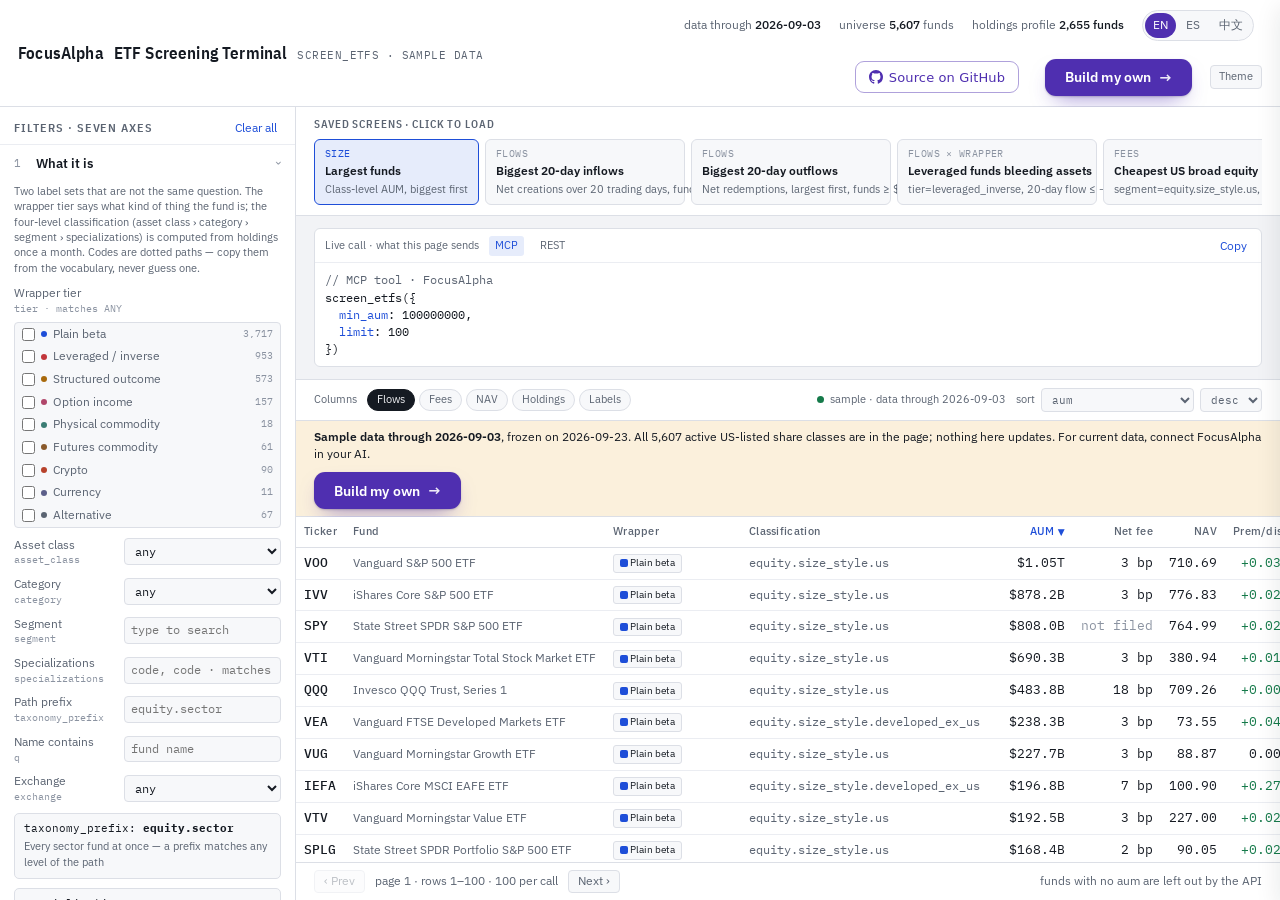
